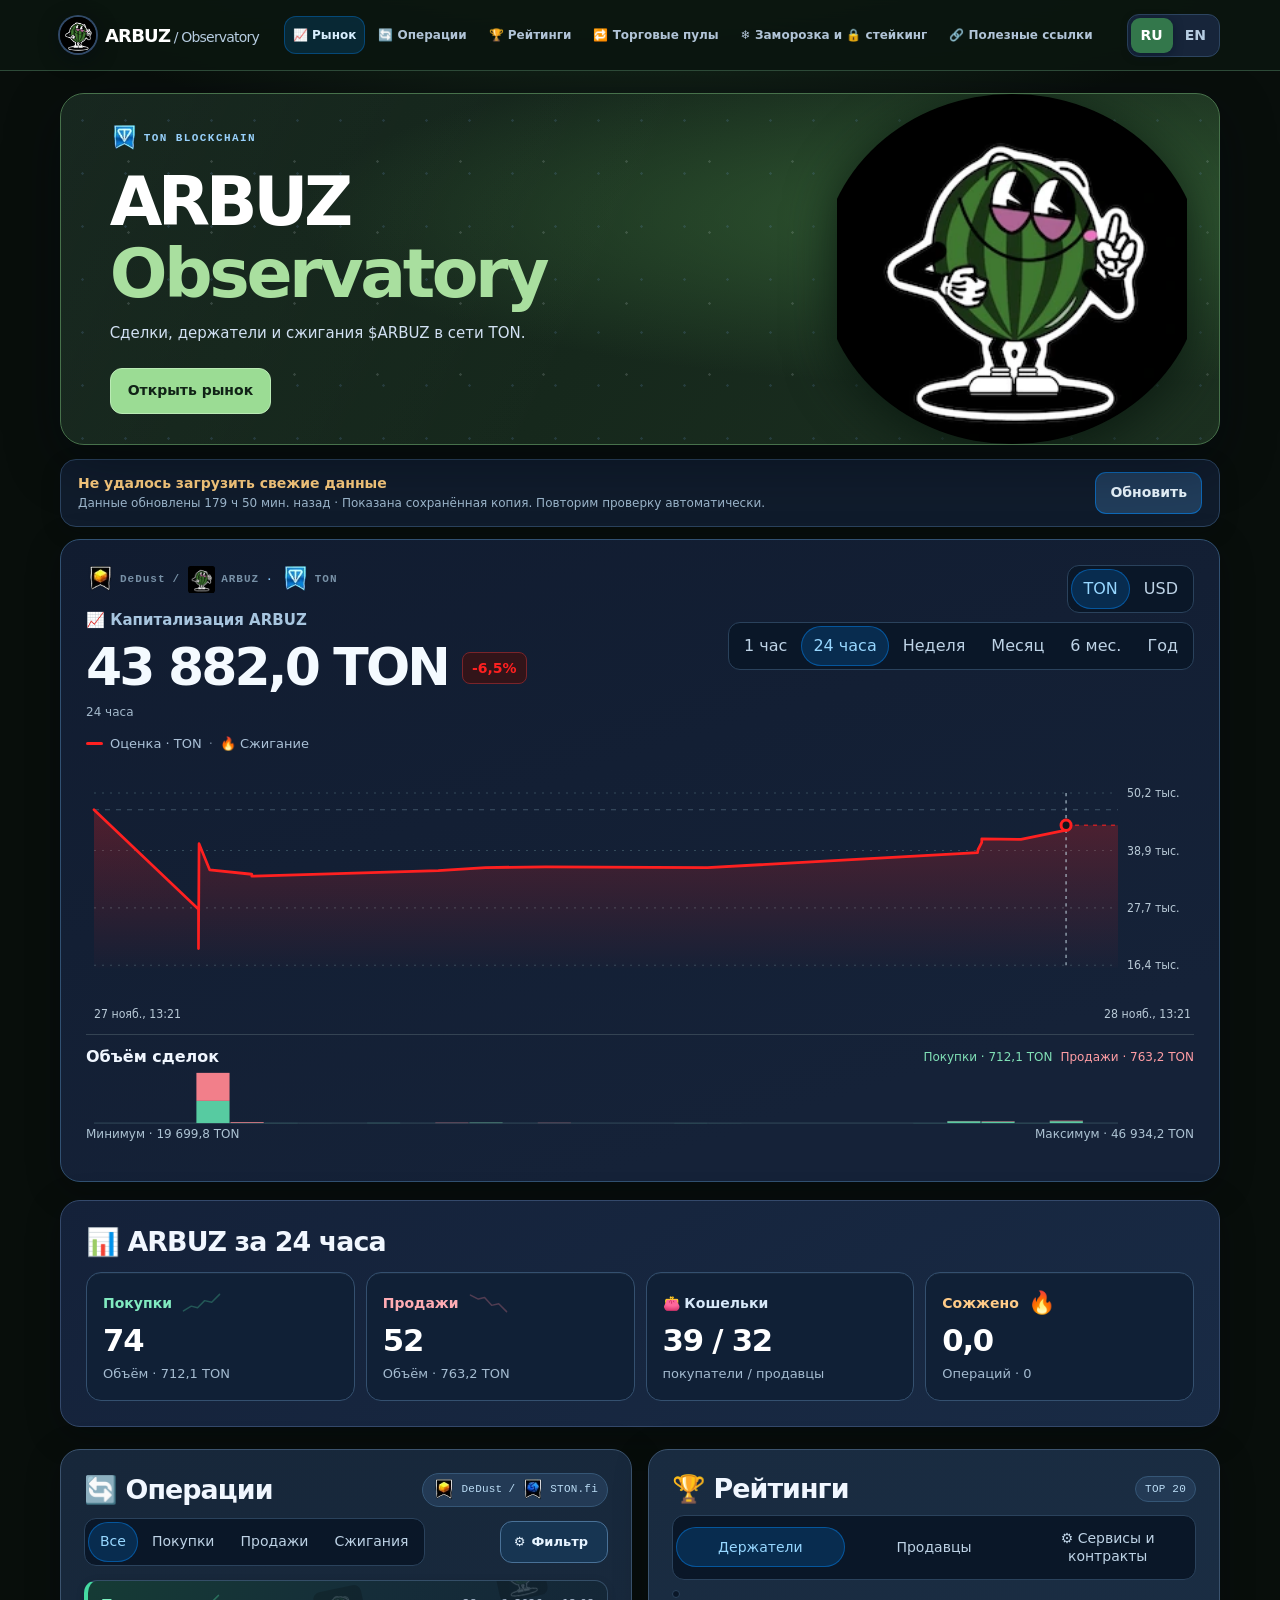
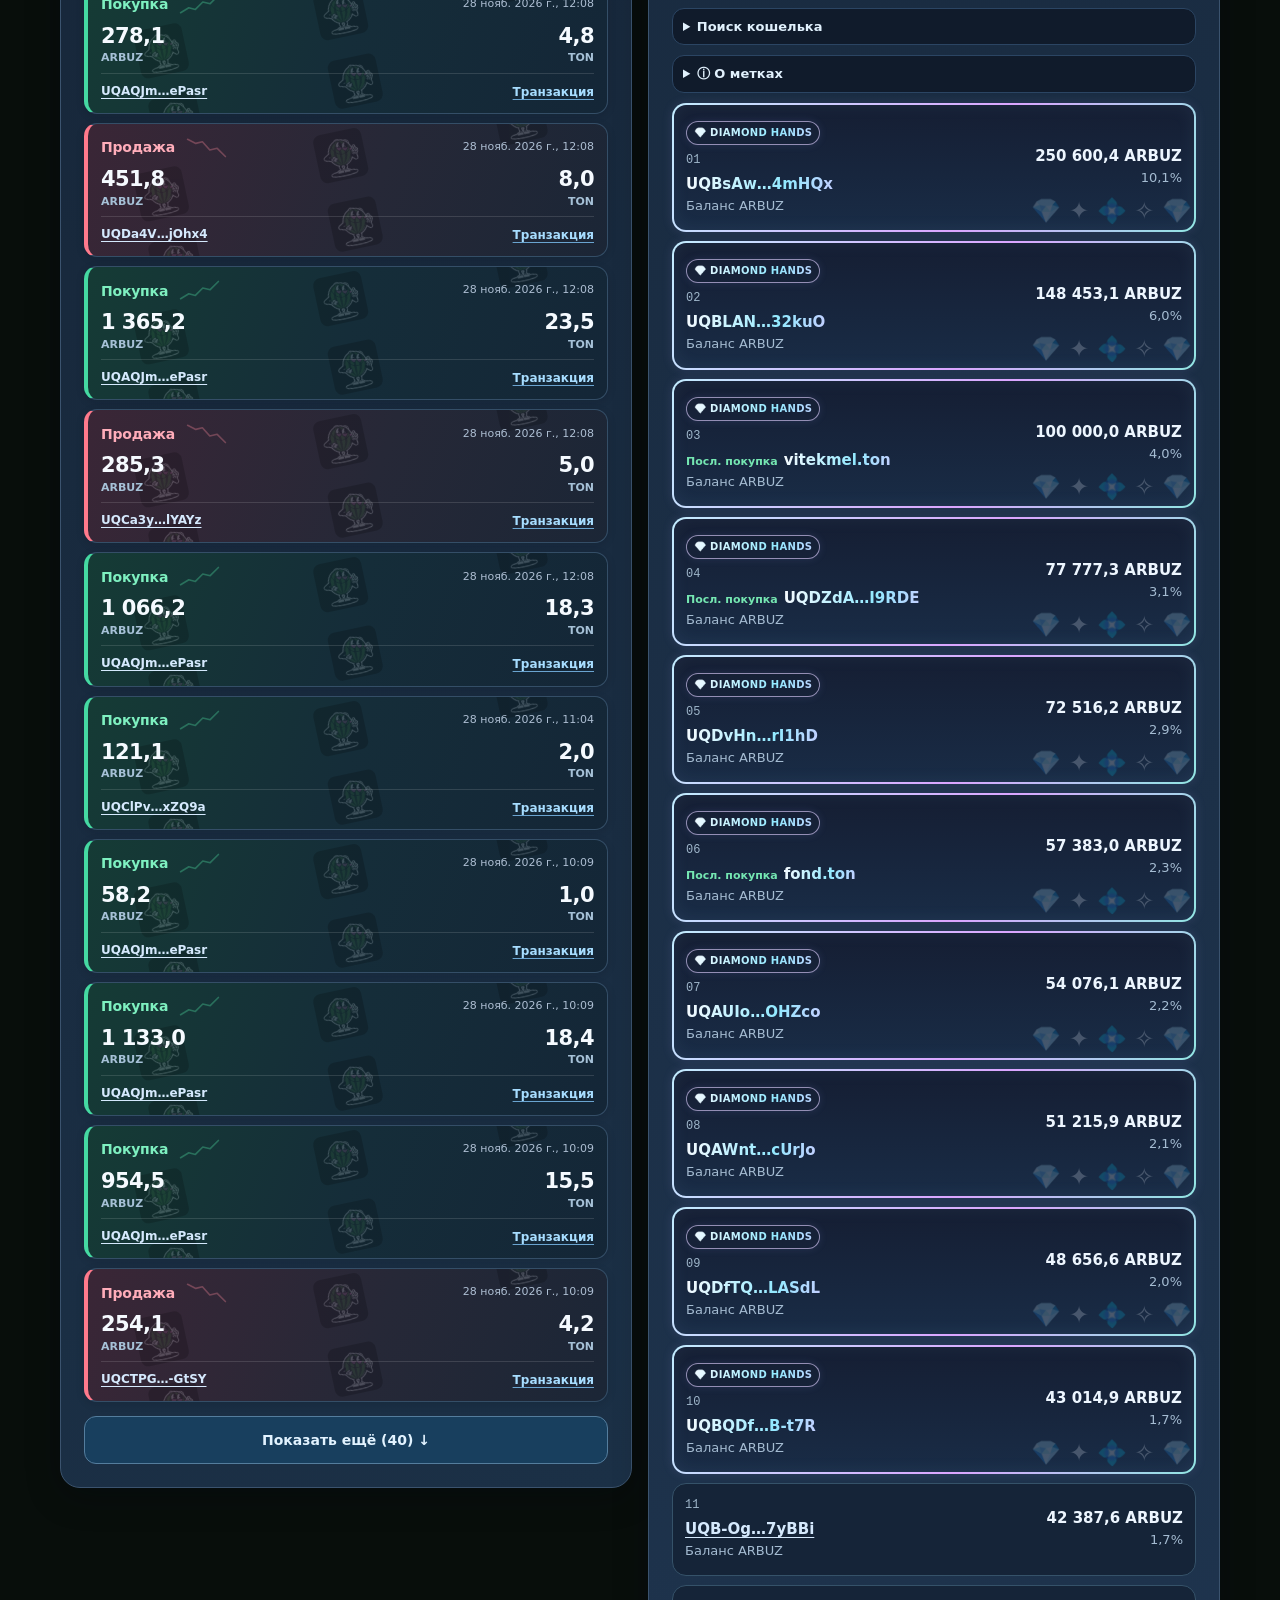
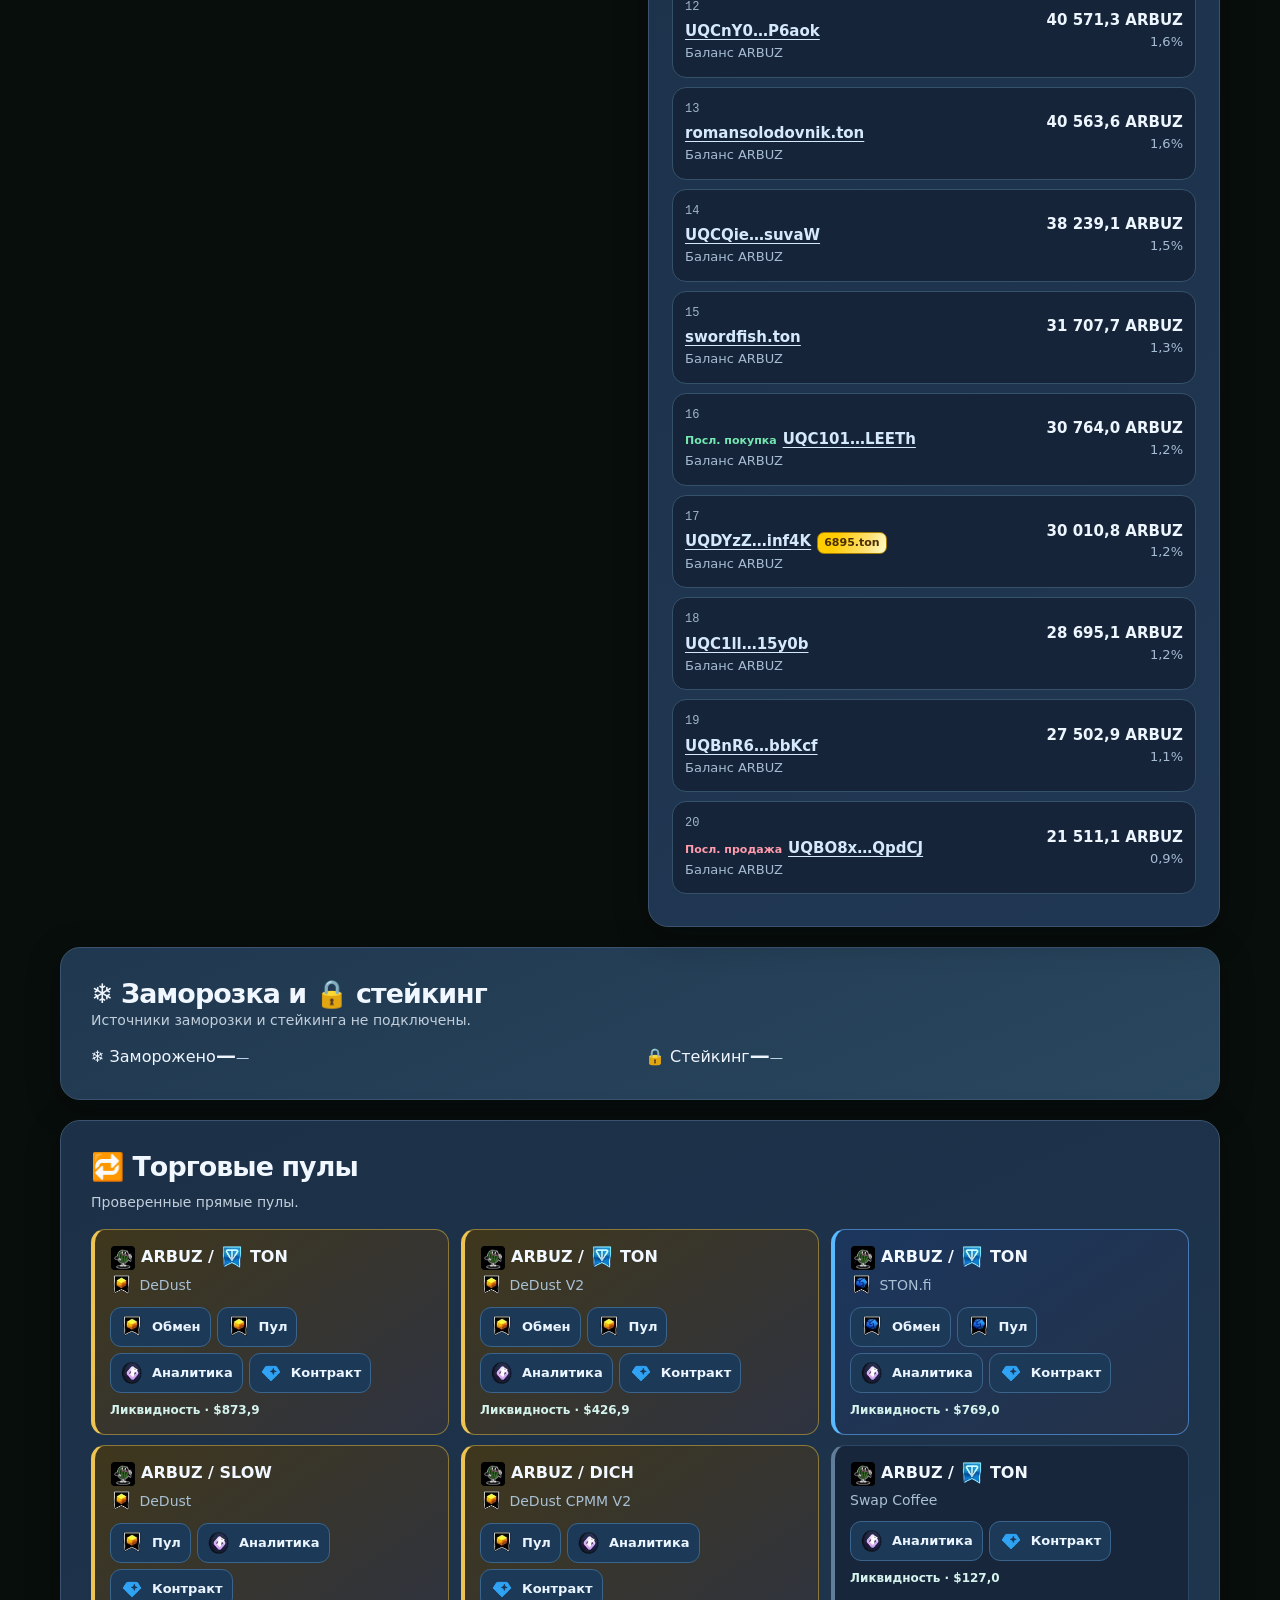
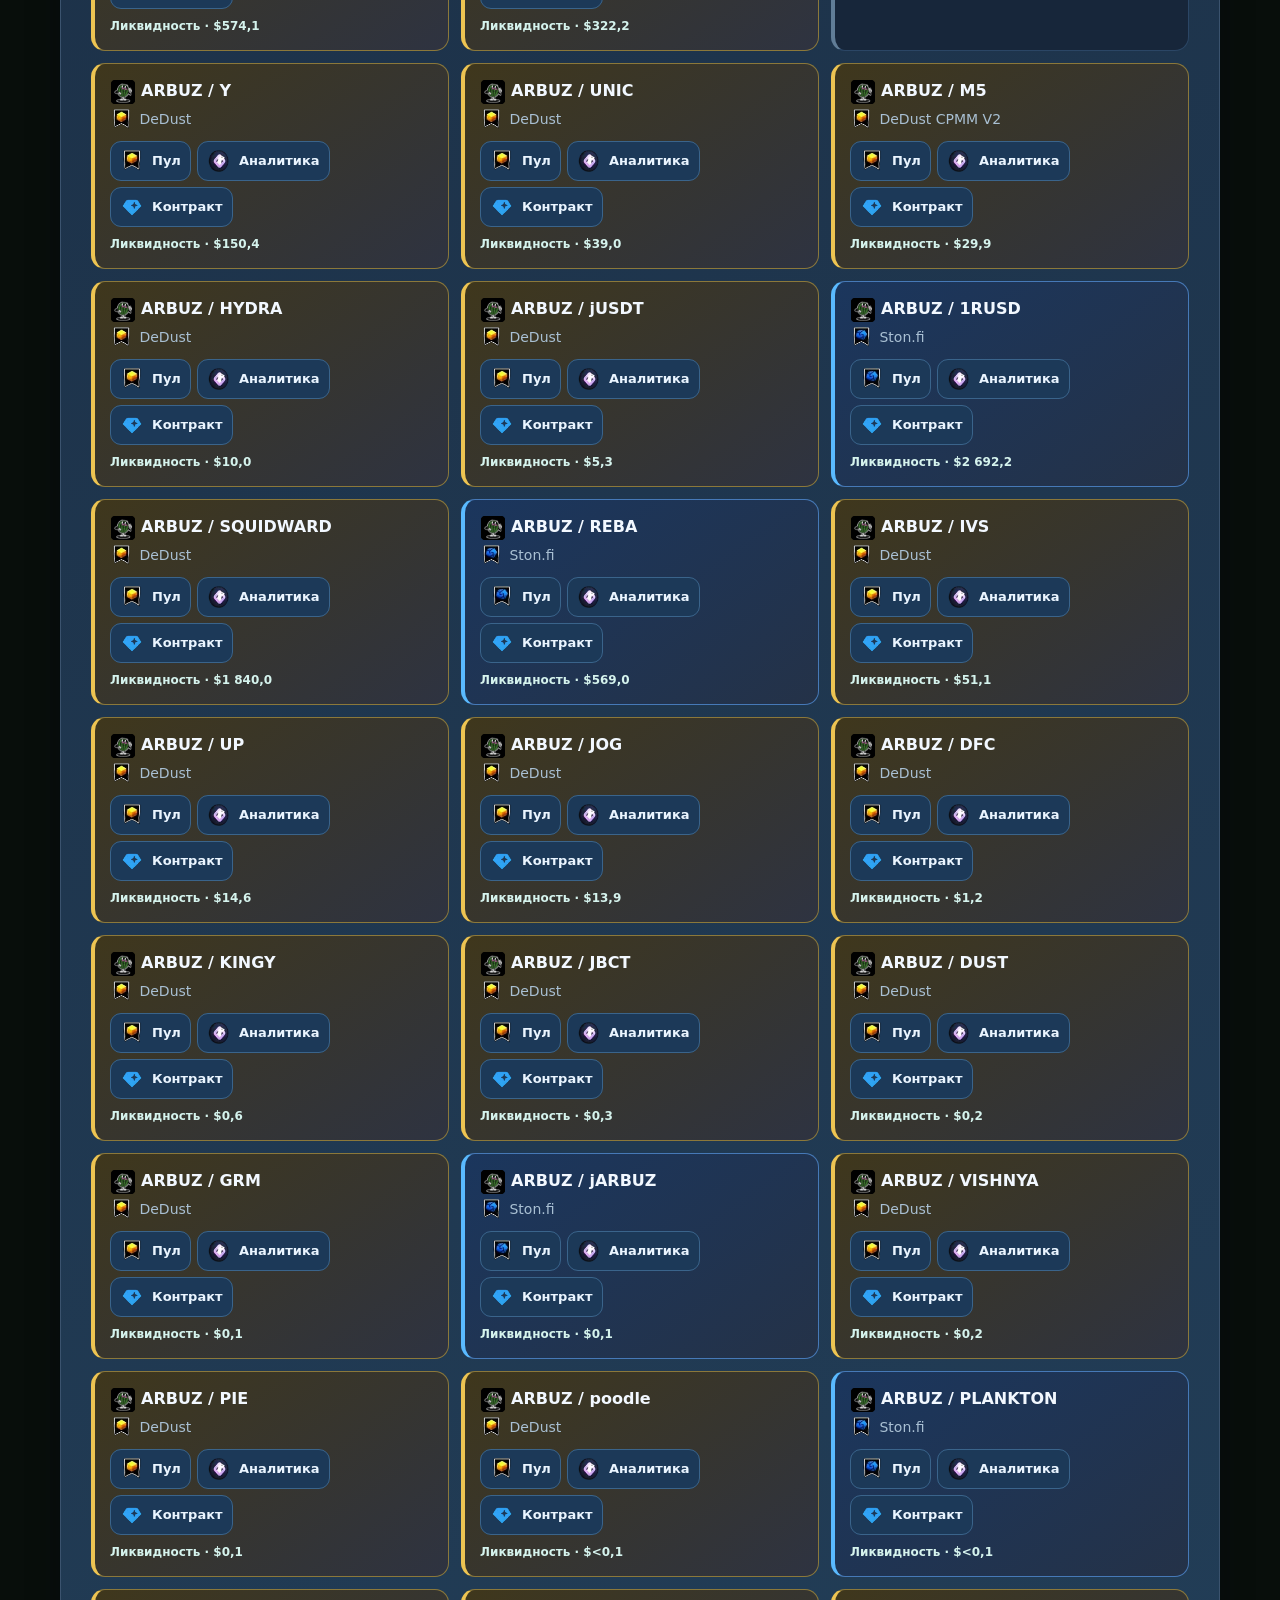
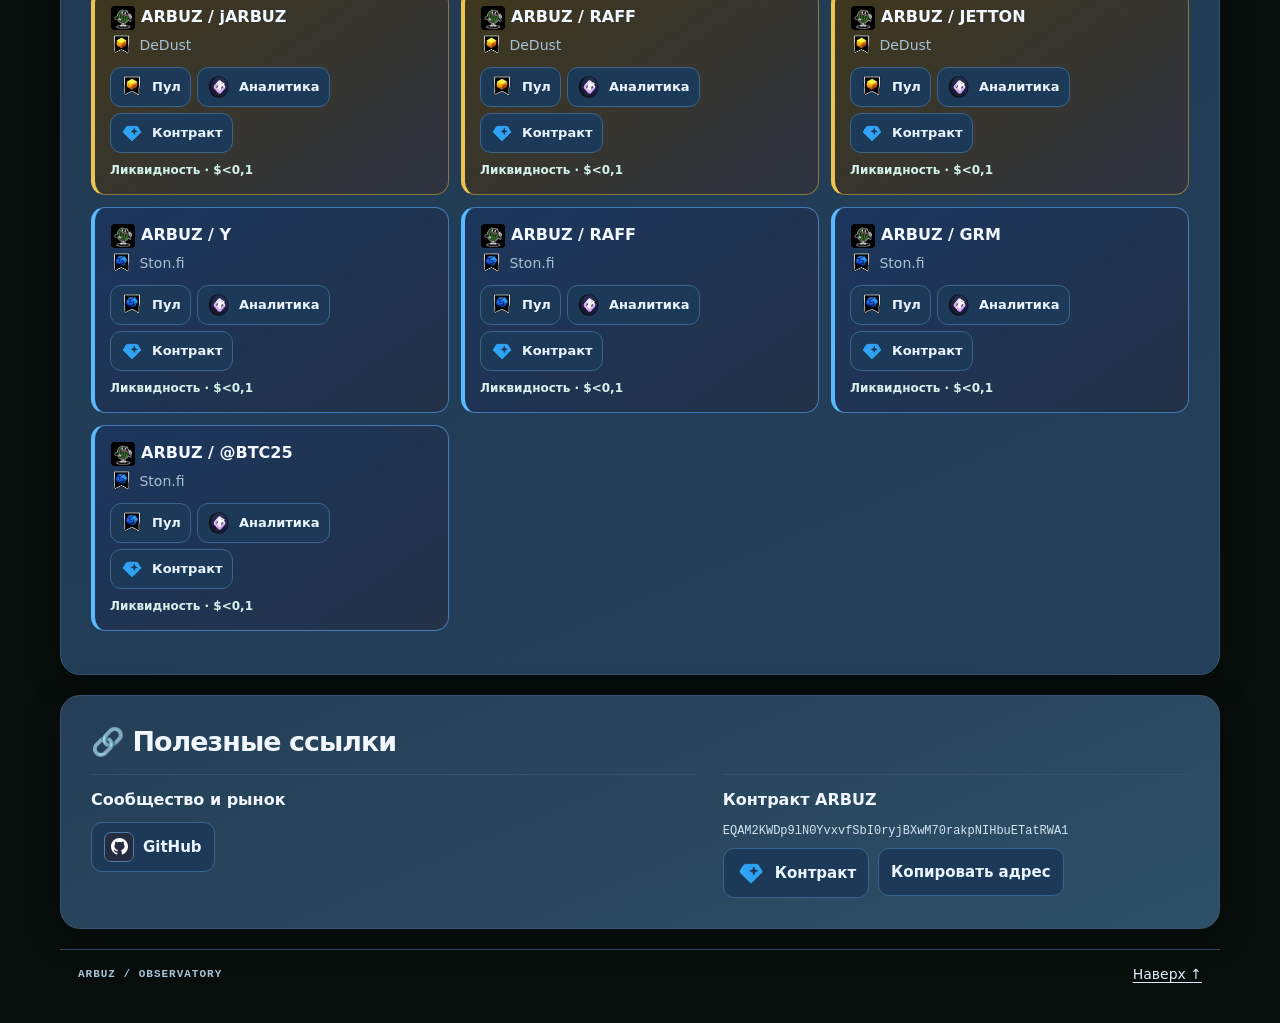
==== index.html @ 56490d7e "Refresh ARBUZ snapshot" ====
<!doctype html>
<html lang="ru"><head>
<meta charset="utf-8"><meta name="viewport" content="width=device-width,initial-scale=1">
<meta name="theme-color" content="#070d21"><meta name="description" content="ARBUZ Observatory — сделки STON.fi и DeDust, держатели и подтверждённые сжигания ARBUZ в сети TON.">
<title>ARBUZ Observatory</title><style>:root{color-scheme:light;--ink:#101721;--muted:#536372;--paper:#f8fafc;--line:#cbd5df;--blue:#30a1f5;--link:#075d9b;--night:#090b0e;--graphite:#10151c;--green:#1e6b51;--red:#df0000;--orange:#975019;font:16px/1.5 system-ui,-apple-system,BlinkMacSystemFont,"Segoe UI",sans-serif;color:var(--ink);background:var(--night)}
*{box-sizing:border-box}
[hidden]{display:none!important}
html{scroll-behavior:smooth;scroll-padding-top:82px}
body{margin:0;background:var(--night)}
.wrap{width:min(1220px,calc(100% - 64px));margin-inline:auto}
h1,h2,h3,p{margin:0}
a{color:var(--link);text-underline-offset:3px}
a:hover{text-decoration:underline}
button{font:inherit;color:inherit;cursor:pointer}
a:focus-visible,button:focus-visible,summary:focus-visible,#plot svg:focus-visible{outline:3px solid #5692db;outline-offset:2px}
header{position:sticky;top:0;z-index:5;background:#090b0ef5;border-bottom:1px solid #283541;color:#f5f8fc}
.nav,.brand,nav,.langs,.tabs,.smallTabs,.introLinks,.eyebrow,.sectionHeading,.chartCaption,footer,.graphTop{display:flex;align-items:center}
.nav{min-height:65px;gap:20px;justify-content:space-between}
.brand{gap:9px;color:#fff;text-decoration:none}
.brand svg{width:36px;height:36px}
.brand strong{font-size:19px;letter-spacing:-.055em}
.brand span{font-weight:500;color:#c3cbd5}
.brand:hover{text-decoration:none}
nav{gap:5px}
nav a,.langs button{font-size:14px;font-weight:650}
nav a{color:#b4c0ce;padding:9px 11px;text-decoration:none;border-radius:8px}
nav a.on,nav a:hover{color:white;background:#203347;text-decoration:none}
.langs,.tabs,.smallTabs{background:#e5edf4;border-radius:10px;padding:3px;gap:2px;width:fit-content;max-width:100%;flex-wrap:wrap}
.langs button,.tabs button,.smallTabs button{border:none;padding:7px 10px;background:transparent;color:#364c61;border-radius:7px;line-height:1.35}
.langs .on,.tabs .on,.smallTabs .on{background:#114c79;color:white}
.hero{margin:20px 0 16px;position:relative;isolation:isolate;overflow:hidden;display:flex;align-items:center;min-height:192px;border-radius:20px;border:1px solid #293746;background:radial-gradient(ellipse at 88% 70%,#153650 0%,transparent 53%),#0b0d10;color:#fff}
.herotext{position:relative;z-index:1;padding:27px clamp(20px,3vw,44px);max-width:66%}
.eyebrow,.tag,footer>span{font-family:ui-monospace,Consolas,monospace;font-size:11px;font-weight:650;letter-spacing:.09em}
.eyebrow{gap:8px}
.eyebrow i{width:7px;height:7px;background:#468ec6;border-radius:50%}
.hero .eyebrow{color:#b9c9d9}
.hero .eyebrow i{background:var(--blue)}
h1{font-size:clamp(38px,4.6vw,68px);letter-spacing:-.07em;line-height:1.05;margin:7px 0 8px}
h1 em{font-family:Georgia,"Times New Roman",serif;font-weight:normal;letter-spacing:-.055em;color:#a1d6ff}
.hero p{color:#c9d5e1;font-size:15px}
.heroArt{position:absolute;inset:0 0 0 auto;width:41%;display:grid;align-items:center;pointer-events:none}
.heroArt svg{width:100%;height:100%;max-height:250px}
.introLinks{margin-top:17px;gap:10px}
.introLinks a,.more{border:1px solid #9daebf;border-radius:8px;padding:7px 12px;text-decoration:none;font-weight:650;font-size:14px}
.introLinks a{color:#f0f6ff;border-color:#536779}
.introLinks a:first-child{color:#081624;background:var(--blue);border-color:var(--blue)}
.introLinks a:hover,.more:hover{box-shadow:inset 0 0 0 1px currentColor}
.panel{background:var(--paper);border:1px solid var(--line);border-radius:17px;padding:clamp(16px,2vw,25px);min-width:0}
.graphTop,.sectionHeading,footer{justify-content:space-between;gap:12px}
.graphTop{align-items:flex-start}
.graph .eyebrow{color:#b6c8d9}
.graph .eyebrow span{color:#7891a7}
.graph h2{font-weight:550;color:var(--muted);font-size:16px;margin-top:12px}
.price{font-size:clamp(27px,3.2vw,44px);line-height:1.12;letter-spacing:-.05em;font-variant-numeric:tabular-nums;font-weight:730}
.chartCaption{font-size:13px;color:var(--muted);gap:7px;margin-top:13px}
.lineKey{width:17px;height:3px;border-radius:3px;background:var(--blue)}
.sep{color:#6f8196}
#plot{margin:6px 0;min-height:183px}
#plot svg{width:100%;height:183px;display:block;touch-action:pan-y}
#plot text{font:11px system-ui,sans-serif;fill:#b6c6d6}
.marker{cursor:pointer}
.marker:focus{outline:2px solid var(--orange)}
#readout{font-size:14px;font-variant-numeric:tabular-nums;min-height:24px;color:var(--ink)}
.note,.description,.resources p{font-size:14px;color:var(--muted);overflow-wrap:anywhere}
.note{font-size:12px}
.description{margin:8px 0}
.summary{margin:18px 0 22px}
.summary h2,.panel h2:not(.graph h2){font-size:clamp(20px,2.1vw,27px);letter-spacing:-.045em;line-height:1.2}
.summary .sectionHeading{margin-bottom:9px}
.tag{color:#3e5061;background:#e2ebf4;border-radius:20px;padding:4px 9px;white-space:nowrap;font-weight:500;letter-spacing:.02em}
#stats{display:grid;grid-template-columns:repeat(4,minmax(0,1fr));gap:10px}
.stat{background:var(--paper);border:1px solid var(--line);border-radius:13px;padding:13px 15px;min-width:0}
.stat b,.stat small,.stat span{display:block}
.stat b{font-size:clamp(20px,2.1vw,31px);line-height:1.3;font-variant-numeric:tabular-nums;overflow-wrap:anywhere;letter-spacing:-.04em}
.stat small{font-size:13px;color:var(--muted)}
.stat span{font-size:14px;font-weight:670}
.buy{color:var(--green)}
.sell{color:var(--red)}
.burn{color:var(--orange)}
.columns{display:grid;grid-template-columns:1fr 1fr;gap:16px;align-items:start}
.columns .tabs{margin:10px 0}
.columns .tabs button,.smallTabs button{font-size:14px}
.smallTabs:not(:empty){margin-bottom:8px}
#feedNote,#rankNote{margin-bottom:8px}
.row{display:grid;grid-template-columns:minmax(0,1fr) auto;gap:10px;border-top:1px solid #dce3eb;padding:10px 0;align-items:center}
.row>div{min-width:0}
.row>div:last-child{text-align:right}
.row b,.row small{display:block;font-variant-numeric:tabular-nums}
.row small{color:var(--muted);font-size:13px}
.row a{overflow-wrap:anywhere}
.row b{font-size:15px;line-height:1.45}
.row .badge{display:inline-block;padding:1px 6px;font-size:12px;border-radius:5px;margin-right:6px}
.badge.buy{background:#e0f3e8}
.badge.sell{background:var(--red);color:white}
.badge.burn{background:#ffead4}
.position{color:var(--muted);font:12px ui-monospace,monospace;margin-right:8px}
.empty{padding:16px 0;color:var(--muted)}
.more{background:#eaf1f7;color:#144b72}
.more[hidden]{display:none}
#more{margin-top:8px;width:100%}
.resources{margin:20px 0}
.resourcesGrid{display:grid;grid-template-columns:1.15fr 1.2fr 1fr;gap:24px;margin-top:16px}
.resources h3{font-size:16px;margin-bottom:6px}
.resourceList{display:flex;gap:8px 13px;flex-wrap:wrap}
.resourceList,.contract{margin-top:8px;font-size:14px}
.contract{display:block;overflow-wrap:anywhere;font-family:ui-monospace,monospace;margin-bottom:10px}
.resourcesGrid article{min-width:0}
summary{cursor:pointer;font-weight:600}
footer{padding:16px 0 25px}
footer a{font-size:14px}
@media(max-width:800px){.wrap{width:calc(100% - 28px)}
.nav{display:grid;grid-template-columns:1fr auto;gap:0;padding-top:6px}
.langs{grid-column:2;grid-row:1}
.brand{grid-column:1;grid-row:1}
nav{grid-column:1/-1;justify-content:space-between;gap:0}
nav a{padding:7px 5px;font-size:13px}
html{scroll-padding-top:98px}
.columns{grid-template-columns:1fr}
.heroArt{width:35%;opacity:.82}
.herotext{max-width:73%;padding:19px}
.hero{min-height:180px}
.graphTop{flex-wrap:wrap}
.resourcesGrid{grid-template-columns:1fr 1fr}

#stats{grid-template-columns:repeat(2,minmax(0,1fr))}}
@media(max-width:500px){.wrap{width:calc(100% - 20px)}
.hero{margin-top:10px}
.herotext{max-width:100%;padding:16px}
.heroArt{width:35%;inset:auto 0 0 auto;height:78px}
.hero p{max-width:96%;font-size:14px}
.introLinks{max-width:76%;gap:6px;flex-wrap:wrap}
.introLinks a{font-size:13px;padding:6px 8px}
.graphTop{gap:10px}
.tabs button{padding:6px 8px}
.stat{padding:10px}
.stat small{font-size:12px}
.row{gap:3px}
.row b{font-size:14px}
.row small{font-size:12px}
.resourcesGrid{grid-template-columns:1fr;gap:15px}
.resourcesGrid article+article{border-top:1px solid var(--line);padding-top:12px}}
@media(prefers-reduced-motion:reduce){html{scroll-behavior:auto}}

.walletLegend{font-size:13px;color:var(--muted);margin:4px 0}
.walletIdentity{display:inline-flex;align-items:baseline;flex-wrap:wrap;gap:2px 6px;max-width:100%;vertical-align:baseline}
.row .walletAddress{font-weight:700;text-decoration:underline;text-decoration-thickness:1px;text-underline-offset:3px}
.row .walletAddress.buy,.walletRole.buy{color:#126042}
.row .walletAddress.sell,.walletRole.sell{color:#df0000}
.row .walletAddress.burn,.walletRole.burn{color:#874305}
.row .walletAddress.neutral{color:#51615c}
.walletRole{font-size:11px;font-weight:600}
:is(.row,.walletResult) .domainBadge{font:600 11px/1.4 system-ui,sans-serif;letter-spacing:0;padding:2px 6px;border-radius:5px;overflow-wrap:anywhere;max-width:100%;display:inline-block}
.domainBadge.digits{color:#482e00;background:linear-gradient(110deg,#ffcc00 12%,#ffe173 34%,#fff9c0 46%,#ffd700 57%,#efb000 84%);background-size:220% 100%;border:1px solid #a37b00;animation:projectGold 4s ease-in-out infinite alternate}
details.domainDetails{display:inline-block;border:0;padding:0;font-size:12px;font-weight:500;width:100%}
details.domainDetails summary{color:var(--muted);font-size:11px}
#rank .position{vertical-align:top}
.onlyBadges{display:flex;align-items:center;gap:7px;font-size:13px;font-weight:600;margin:4px 0 7px;cursor:pointer}
.onlyBadges input{width:16px;height:16px;accent-color:var(--link)}


@keyframes projectGold{from{background-position:0% 50%}
to{background-position:100% 50%}}
@media(prefers-reduced-motion:reduce){.domainBadge.digits{animation:none}}
footer>span{color:#f5f8ff}
footer a{color:#dcebf8}
.price{overflow-wrap:break-word}

/* Make the chart and header dark; financial rows retain their semantic colours. */
.langs,.graph .tabs{background:#202a35}
.langs button,.graph .tabs button{color:#c3cfdb}
.langs .on,.graph .tabs .on{background:var(--blue);color:#071421}
.graph{--ink:#f5f8fc;--muted:#b2c0cd;color:var(--ink);background:var(--graphite);border-color:#283747}
.graph #readout a{color:#86caff}
.graph #plot svg{height:205px}
.brand:hover,.introLinks a:hover{color:#fff}
.introLinks a:first-child:hover{color:#081624}

.wrap{width:min(1180px,calc(100% - 88px))}
.hero{background:linear-gradient(165deg,#080a0d 22%,#10151c 100%)}
.graph,.summary{background:linear-gradient(180deg,#10151c,#152332);border:1px solid #374b5b}
.summary{background:linear-gradient(180deg,#152332,#172b3c);padding:clamp(16px,2vw,25px);border-radius:17px;color:#f4f8ff}
.summary .sectionHeading{margin-bottom:14px}
.stat{background:linear-gradient(145deg,#131d28,#1e3041);border:1px solid #3d5363}
.stat small{color:#b9c8d5}
.stat span.buy,.stat span.sell,.stat span.burn{display:inline-block;border-radius:5px;background:linear-gradient(120deg,#d8e5eb,#c1d4df);padding:1px 6px}
.columns .panel,.resources{--ink:#f3f7fc;--muted:#c1cedb;--link:#a6daff;--line:#435a6a;color:var(--ink);border-color:#3b5264}
.columns .panel{background:linear-gradient(180deg,#172b3c,#1a3b51)}
.columns .tabs,.columns .smallTabs{background:#0e1c29}
.columns .tabs button,.columns .smallTabs button{color:#cbd9e7}
.columns .tabs .on,.columns .smallTabs .on{background:#265a7d;color:#fff}
.row{border-color:#435666}
.position{color:#c1cedb}
.tag{background:#233f54;color:#d1e6f6}
.row .walletIdentity{background:linear-gradient(125deg,#d8e5eb,#c1d4df);border-radius:7px;padding:3px 6px}
.domainDetails summary{color:#354d62!important}
.domainDetails span{color:#223847}
#more,.resourceList>a,.resourceList>button{color:#f3f8ff;background:#15496b;border:1px solid #6289a3}
.resources{background:linear-gradient(180deg,#1a3b51,#20475e);padding:clamp(18px,2.5vw,30px)}
.resourcesGrid{grid-template-columns:1.3fr 1fr;gap:clamp(14px,2vw,26px)}
.resourcesGrid article{border-top:1px solid #7190a3;padding-top:13px}
.resources h3{margin-bottom:10px}
.resourceList{display:grid;grid-template-columns:1fr;gap:7px}
.resourceList>a,.resourceList>button{display:flex;align-items:center;justify-content:space-between;gap:6px;min-height:42px;padding:8px 12px;border-radius:7px;text-align:left;font:650 14px/1.35 system-ui,sans-serif;text-decoration:none;cursor:pointer}
.resourceList>a:hover,.resourceList>button:hover,#more:hover{background:#1b5c82;border-color:#aedfff}
.resources .contract{color:#d1e4f2;margin:6px 0;word-break:break-all}
footer{background:#090c10;border-top:1px solid #405362;padding:14px 18px;margin-bottom:14px;border-radius:8px}
@media(min-width:1000px){.resourcesGrid article:first-child .resourceList{grid-template-columns:repeat(2,minmax(0,1fr))}}
@media(max-width:800px){.wrap{width:calc(100% - 34px)}.resourcesGrid{grid-template-columns:1fr 1fr}}
@media(max-width:500px){.wrap{width:calc(100% - 22px)}.resourcesGrid{grid-template-columns:1fr}.resourcesGrid article+article{border-color:#7190a3}}

/* Draw external-link arrows without relying on a font glyph. */
.resourceList>a::after,.introLinks a[href^="https:"]::after,.row a:not(.walletAddress)::after{content:"";display:inline-block;width:8px;height:8px;flex-shrink:0;margin-left:6px;border-top:1.5px solid currentColor;border-right:1.5px solid currentColor;background:linear-gradient(135deg,transparent 43%,currentColor 46%,currentColor 54%,transparent 57%);vertical-align:1px}

.syncBar{display:flex;align-items:center;justify-content:space-between;gap:14px;margin:0 0 12px;padding:12px 18px;background:#101b27;border:1px solid #374b5b;border-radius:12px;color:#e5f1fb}
.syncBar>div{min-width:0}.syncBar p{font-size:14px;font-weight:650}.syncBar small{display:block;color:#b9c8d5;font-size:12px;overflow-wrap:anywhere}.syncBar .syncWarning{color:#ffcf80}
#refreshData{flex-shrink:0;min-height:42px;padding:8px 14px;border:1px solid #6289a3;border-radius:7px;background:#15496b;color:#f3f8ff;font-weight:650;font-size:14px}#refreshData:hover{background:#1b5c82}#refreshData:disabled{opacity:.65;cursor:wait}
@media(max-width:400px){.syncBar{align-items:flex-start;flex-wrap:wrap;padding:12px 14px}.syncBar>div{flex:1 1 175px}}

/* Market cap: native-currency valuation, with an explicit estimation note. */
.graph .price{font-size:clamp(32px,4.2vw,52px);letter-spacing:-.055em;line-height:1.15}
.graph h2{font-size:15px;margin-top:12px;margin-bottom:7px}
.capHeadline{display:flex;align-items:center;gap:14px;flex-wrap:wrap}
.capChange{font:700 14px/1.3 system-ui,sans-serif;padding:6px 9px;border-radius:8px;font-variant-numeric:tabular-nums;white-space:nowrap}
.capChange:empty{display:none}.capPositive{color:#54edb6;background:#133c32;border:1px solid #24634e}.capNegative{color:#ff2020;background:#321419;border:1px solid #7a242a}
#capPeriod{margin-top:5px;color:#a4b9cb}.graph #plot{min-height:250px;margin:18px 0 8px}.graph #plot svg{height:250px}
.graph #plot text{font:11px system-ui,sans-serif;fill:#b8c9d6}
.capRange{display:flex;justify-content:space-between;gap:8px;flex-wrap:wrap;color:#adc3d3;font-size:12px;font-variant-numeric:tabular-nums;margin:0 0 13px}
.graph #readout{background:#0b1723;border:1px solid #2b4354;padding:10px 12px;border-radius:9px;min-height:43px;font-size:13px;margin-bottom:9px}
.capMethod{font-size:11px;line-height:1.5;color:#9db3c4;border-top:1px solid #2b4354;padding-top:10px;margin-top:10px;max-width:850px}
.graph .chartCaption .lineKey{background:var(--chart-colour,#38dda0)}
@media(max-width:500px){.graph .price{font-size:34px}.capHeadline{gap:8px}.graph .graphTop{gap:15px}.graph .tabs{width:100%;justify-content:space-between}.graph .tabs button{padding:8px 6px;font-size:12px}.graph #plot svg{height:240px}.graph #plot{min-height:240px}.graph #readout{font-size:12px}.capMethod{font-size:11px}}
@media(max-width:360px){.graph .tabs{display:grid;grid-template-columns:repeat(3,minmax(0,1fr));gap:3px}.graph .tabs button{width:100%}}

:root{--blue:#75ccff;--project-art:url("[data-uri]");--night:#070d21}
body{background:radial-gradient(ellipse at 78% 0%,#24347b 0%,#111c49 28%,transparent 55%),#070d21}
header{background:#0a1129f5;border-color:#324576}
.brandMark{width:36px;height:36px;border-radius:50%;background:var(--project-art) center/cover}
.hero{min-height:268px;border-color:#435b9c;background:radial-gradient(ellipse at 78% 50%,#2b4696 0%,#182860 34%,transparent 68%),linear-gradient(112deg,#0d1639,#111c49)}
.hero::before{content:"";position:absolute;inset:0;background-image:radial-gradient(circle,#7eaeff 1px,transparent 1.5px),radial-gradient(circle,#eff7ff 1px,transparent 1.5px);background-size:43px 53px,83px 71px;background-position:0 0,26px 32px;opacity:.24;pointer-events:none}
.heroArt{width:40%;height:100%;background:var(--project-art) center / auto 88% no-repeat;filter:drop-shadow(0 0 20px #60b5ff60);border-radius:50%}
.hero h1 em{color:#89ceff}
.graph{background:linear-gradient(180deg,#101936,#151f43);border-color:#394b80}
.summary{background:linear-gradient(180deg,#182649,#202d55);border-color:#435480}
.columns .panel{background:linear-gradient(180deg,#192847,#1e3659)}
.resources{background:linear-gradient(180deg,#192b4b,#1b345a)}
.graphControls{display:grid;gap:10px;justify-items:end;min-width:0}
.row.trade-buy{border-left:3px solid #4cce9f;padding-left:8px;background:#14564832}
.row.trade-sell{border-left:3px solid #fb6b76;padding-left:8px;background:#7c223532}
.row.trade-burn{border-left:3px solid #e7ae57;padding-left:8px}
@media(max-width:800px){.graphControls{justify-items:start}}
@media(max-width:590px){
 .hero{min-height:210px}.heroArt{width:32%;height:auto;inset:12px 12px auto auto;aspect-ratio:1;opacity:1;background-size:contain}
 .herotext{max-width:76%}.hero h1{font-size:clamp(32px,7.5vw,47px)}.hero h1 em{display:block}
 .hero p{max-width:100%}.introLinks{max-width:100%}.graphControls{width:100%}.graph #currency{display:flex;width:auto}
}

#activity,#wallets,#pools{background:#141b27;border-color:#303a4a}
#activity .row,#wallets .row{background:transparent;border-color:#303a4a;border-left:0;padding-left:0}
#activity .row .walletIdentity,#wallets .row .walletIdentity{background:none;padding:0;column-gap:6px;row-gap:4px}
.columns .walletIdentity .walletAddress{background:none;padding:0}
.columns .row .walletAddress{color:#d6e2f0}
.columns .walletRole.buy,.columns .badge.buy{color:#85e6bc;background:none}
.columns .walletRole.sell,.columns .badge.sell{color:#ff9a9f;background:none}
.columns .walletRole.burn,.columns .badge.burn{color:#f1bd7d;background:none}
.columns .domainDetails summary,.columns .domainDetails span{color:#becbd9!important}
.columns :is(.row,.walletResult) .projectBadges{display:flex;flex-wrap:wrap;gap:5px;width:100%;align-items:center}
.columns :is(.row,.walletResult) .projectBadge{--badge-edge:#53627b;display:inline-flex;align-items:center;gap:4px;padding:2px 6px;border:1px solid var(--badge-edge);border-radius:6px;background:#202939;text-decoration:none;color:#eaf1fb;font:650 11px/1.35 system-ui,sans-serif;min-height:26px;max-width:100%}
.columns :is(.row,.walletResult) .projectBadge:hover{text-decoration:underline}
.columns :is(.row,.walletResult) .projectBadge::after{display:none}
.projectBadge img{display:block;width:18px;height:18px;object-fit:contain;border-radius:3px}
.columns :is(.row,.walletResult) .projectBadge.staking{padding-inline:4px;--badge-edge:#6c93cb}
.columns :is(.row,.walletResult) .projectBadge.vnuk{--badge-edge:#8f606f;color:#ffc8d4}
.columns :is(.row,.walletResult) .projectBadge.author{border-color:transparent;background:linear-gradient(#202939,#202939) padding-box,linear-gradient(105deg,#508eff,#dce5ee,#508eff) border-box;background-size:100% 100%,200% 100%;animation:projectBadgeGlow 5s ease-in-out infinite alternate}
.columns :is(.row,.walletResult) .projectBadge.joystick{--badge-edge:#9164ac}
.columns :is(.row,.walletResult) .projectBadge.phoenix{--badge-edge:#a86a36}
.projectBadge.joystick span,.projectBadge.phoenix span{background:linear-gradient(90deg,var(--badge-color),#ffe182,var(--badge-color));background-size:210% 100%;background-clip:text;color:transparent;animation:projectBadgeGlow 5s ease-in-out infinite alternate}
.projectBadge.joystick{--badge-color:#e3a6ff}
.projectBadge.phoenix{--badge-color:#ff9862}
@keyframes projectBadgeGlow{to{background-position:100% 0}}
@media(prefers-reduced-motion:reduce){.columns :is(.row,.walletResult) .projectBadge.author,.projectBadge.joystick span,.projectBadge.phoenix span{animation:none}}
#pools [lang="en"],html[lang="en"] #pools [lang="ru"]{display:none}
html[lang="en"] #pools [lang="en"]{display:inline}
#pools .poolIntro{margin:8px 0 16px}
#pools .poolGrid{display:grid;grid-template-columns:repeat(3,minmax(0,1fr));gap:10px}
#pools .poolCard{min-width:0;background:#1c2636;border:1px solid #39475b;border-radius:10px;padding:12px}
#pools .poolCard h3{margin:0 0 3px}
#pools .poolCard p{margin:0}
#pools .poolActions{display:flex;flex-wrap:wrap;gap:6px;margin-top:10px}
#pools .poolActions a{display:inline-flex;align-items:center;min-height:38px;padding:5px 9px;color:#edf5ff;background:#22344c;border:1px solid #586d88;border-radius:7px;font-size:13px;font-weight:650;text-decoration:none}
#pools .poolActions a:hover{background:#304963;text-decoration:underline}
#pools .poolRoute,#pools .poolTiny{margin-top:16px;padding-top:13px;border-top:1px solid #39475b}
#pools #discoveredPools{margin-top:10px}
#pools .poolCard .poolLiquidity{margin-top:8px;font-size:12px;overflow-wrap:anywhere}
#pools .poolCard h3{overflow-wrap:anywhere}
#pools .poolRoute h3{margin:0 0 4px}
#pools .poolRoute .poolCard{margin-top:9px;max-width:440px}
#pools .poolTiny .poolGrid{margin-top:10px}
#pools .poolSources{margin-top:13px;font-size:12px}
@media(max-width:800px){#pools .poolGrid{grid-template-columns:repeat(2,minmax(0,1fr))}}
@media(max-width:500px){#pools .poolGrid{grid-template-columns:minmax(0,1fr)}}

.columns :is(.row,.walletResult) .projectBadge.og{border-color:#a887c2;background:#222033}
.columns :is(.row,.walletResult) .projectBadge.fragmentNumber{--badge-edge:#cc7cdb;background:#78348b;color:#fff;font-weight:800;white-space:nowrap}
.projectBadge.og span{background:linear-gradient(90deg,#cbff69,#f3a5ff,#cbff69);background-size:210% 100%;background-clip:text;color:transparent;animation:projectBadgeGlow 4s ease-in-out infinite alternate;font-weight:800}
.columns :is(.row,.walletResult) .projectBadge.burner{border-color:#966237;padding-inline:4px}
.columns :is(.row,.walletResult) .projectBadge.blueNft{border-color:#3881a9;padding-inline:4px}
.operationRow .opMobile,.operationRow .opToggle{display:none}
#feed .operationRow .opDesktop a{display:inline-block}
@media(prefers-reduced-motion:reduce){.projectBadge.og span{animation:none}}
@media(max-width:640px){
 #feed .operationRow{grid-template-columns:minmax(0,1fr) minmax(0,auto) 28px;align-items:start;column-gap:4px;padding:8px 0}
 #feed .operationRow .opDesktop{display:none}
 #feed .operationRow>div:nth-child(2){align-self:start}
 #feed .operationRow .opMobile:not([hidden]){display:block;grid-column:1/-1;text-align:left;padding:2px 0 4px}
 #feed .operationRow .opToggle{display:grid;place-items:center;width:28px;min-height:32px;padding:0;background:none;border:0;color:#b8d3ec;cursor:pointer}
 .opToggle span{width:7px;height:7px;border-right:2px solid;border-bottom:2px solid;transform:rotate(45deg)}
 .opToggle[aria-expanded="true"] span{transform:rotate(225deg)}
}

body{background:linear-gradient(#070b16bb,#070b16cf),url("[data-uri]") center top/cover fixed,#070b16}
.supplyGrid{display:grid;grid-template-columns:repeat(2,minmax(0,1fr));gap:10px;margin-top:12px}
.supplyGrid a{display:grid;gap:4px;padding:12px;border:1px solid #39475b;border-radius:10px;background:#1c2636;text-decoration:none;min-width:0}
.supplyGrid a:hover{border-color:#7db5e6}
.supplyGrid strong{font-size:clamp(1rem,3vw,1.35rem);color:#eef5ff;overflow-wrap:anywhere}
.supplyGrid small{color:#afbfce}
@media(max-width:440px){.supplyGrid{grid-template-columns:1fr}body{background-attachment:scroll;background-size:auto,auto 1100px}}

.volumeBlock{margin-top:12px;border-top:1px solid #344353;padding-top:10px}
.volumeHeading,.volumeKeys,.tradeSize,.walletSearchForm{display:flex;align-items:center;gap:8px;flex-wrap:wrap}
.volumeHeading{justify-content:space-between}
.volumeKeys,.tradeSize{font-size:12px}
.volumeKeys span:first-child,.rankMove.gained{color:#80e0b6}
.volumeKeys span:last-child,.rankMove.lost{color:#ff9da4}
#tradeVolume svg{display:block;width:100%;height:56px}
.tradeSize{margin:8px 0;color:#bdcbd8}
.tradeSize label{display:inline-flex;align-items:center;gap:6px}
.tradeSize input[type=number],.walletSearchForm input{min-width:0;border:1px solid #53637a;border-radius:7px;background:#161f2b;color:#eaf1fb;padding:6px 8px;font:inherit}
.tradeSize input[type=number]{width:6em}
#rank .position,.walletResult .position{display:inline-flex;align-items:baseline;gap:4px}
.rankMove{font-size:10px;white-space:nowrap}
.walletSearch,.badgeLegend{margin:10px 0;border:1px solid #39475b;border-radius:8px;padding:8px 10px}
.walletSearch summary,.badgeLegend summary{cursor:pointer;color:#d6e2f0;font-size:13px;font-weight:650}
.walletSearchForm{margin-top:9px}
.walletSearchForm input{flex:1 1 145px}
.walletSearchForm button{padding:6px 9px;border:1px solid #52637b;border-radius:7px;background:#243249;color:#eaf1fb;cursor:pointer}
.walletResult{margin-top:9px;overflow-wrap:anywhere}
.walletResult h3,.walletResult h4,.walletResult p{margin:6px 0}
.walletResult ul,.badgeLegend dl{padding-left:0;margin:8px 0 0;font-size:12px}
.walletResult li{margin-left:15px;padding-top:3px}
.badgeLegend dl{display:grid;grid-template-columns:auto 1fr;gap:5px 8px}
.badgeLegend dd{margin:0;color:#bdcbd8}
.columns .projectBadge.arni,.columns .projectBadge.napiwas{border-color:#927fa2}
.columns .projectBadge.arni span,.columns .projectBadge.napiwas .badgeLabel{
 background:linear-gradient(90deg,#70e1dd,#c4b4ff,#ffab94,#ffe39a,#70e1dd);
 background-size:225% 100%;background-clip:text;color:transparent;
 animation:projectBadgeGlow 4.3s ease-in-out infinite alternate
}
.projectBadge .beerIcon{position:relative;display:inline-block;flex:0 0 18px;width:18px;height:18px}
.beerIcon::before,.beerIcon::after{content:"";position:absolute}
.beerIcon::before{left:2px;top:2px;width:10px;height:15px;border:1px solid #ffde99;border-radius:3px 3px 4px 4px;background:linear-gradient(#fff4dc 0 28%,#ffce56 29%,#e4932c 83%,#b36121)}
.beerIcon::after{left:12px;top:6px;width:5px;height:8px;border:2px solid #ffde99;border-left:0;border-radius:0 4px 4px 0}
@media(prefers-reduced-motion:reduce){.columns .projectBadge.arni span,.columns .projectBadge.napiwas .badgeLabel{animation:none}}

.projectBadges .domainDetails{width:auto;max-width:100%;overflow-wrap:anywhere}

/* ARBUZ / Telegram-inspired Observatory — design layer v1.
   No remote fonts, frameworks, images or runtime dependencies.
   Loaded AFTER the existing stylesheet. Keeps data/JS functionality intact. */
:root{
  color-scheme:dark;
  --tg-bg:#090e18;--tg-surface:#121b2a;--tg-surface2:#192639;
  --tg-elevated:#20344b;--tg-line:#2a405a;--tg-blue:#55b9ff;
  --tg-blue-strong:#258fea;--tg-text:#f0f6ff;--tg-muted:#a6bdd2;
  --tg-green:#51dcaa;--tg-red:#ff8696;--tg-gold:#f3c66f;
  --night:var(--tg-bg);--paper:var(--tg-surface);--ink:var(--tg-text);
  --muted:var(--tg-muted);--line:var(--tg-line);--blue:var(--tg-blue);
  --link:#91d8ff;--green:var(--tg-green);--red:var(--tg-red);
  font-family:system-ui,-apple-system,BlinkMacSystemFont,"Segoe UI",sans-serif;
  font-optical-sizing:auto;
}
html{scroll-padding-top:100px}
body{
  color:var(--tg-text);
  background:radial-gradient(ellipse 80% 420px at 50% -150px,#1b315e 0%,transparent 72%),
    linear-gradient(#080e19e8,#080e19f1),url("[data-uri]") center top/cover fixed,#090e18;
}
.wrap{width:min(1160px,calc(100% - 40px))}
a{color:var(--link)}
button,input{font-family:inherit}
a,button,summary{-webkit-tap-highlight-color:transparent}
button:not(:disabled),a,summary{transition:background-color .18s ease,border-color .18s ease,color .18s ease,transform .18s ease}
button:active:not(:disabled),.introLinks a:active,.resourceList>a:active,#pools .poolActions a:active{transform:scale(.98)}
a:focus-visible,button:focus-visible,summary:focus-visible,input:focus-visible{outline:2px solid var(--tg-blue);outline-offset:3px}
header{background:#0d1524f0;border-bottom:1px solid #2c4463;backdrop-filter:blur(22px);-webkit-backdrop-filter:blur(22px)}
.nav{min-height:70px;gap:18px}
.brandMark{box-shadow:0 0 0 2px #314968,0 5px 20px #050a14a8}
.brand strong{font-size:18px;letter-spacing:-.045em}
.brand span{color:#b6cce0;font-size:14px}
nav{gap:5px}
nav a{padding:10px 13px;color:#b1c4d7;border-radius:12px;font-weight:600}
nav a.on,nav a:hover{background:#1e3958;color:#f4faff}
.langs{background:#17253a;padding:3px;border:1px solid #2d4560;border-radius:12px}
.langs button{border-radius:9px;min-width:39px;min-height:35px;color:#b6cde2}
.langs button.on{background:#288fd9;color:#fff;box-shadow:0 2px 10px #0613268c}
main.wrap{padding-bottom:10px}
.hero{margin:22px 0 14px;min-height:275px;border:1px solid #3b5c8d;border-radius:24px;
  background:radial-gradient(ellipse at 81% 30%,#294c91 0%,transparent 48%),
  radial-gradient(circle at 40% 110%,#132c55,transparent 60%),
  linear-gradient(125deg,#111d35,#15274b);
  box-shadow:0 18px 54px #02071164;isolation:isolate}
.hero::before{opacity:.14}
.hero::after{content:"";position:absolute;inset:0;pointer-events:none;
  background:linear-gradient(115deg,#ffffff08,transparent 50%);border-radius:inherit}
.herotext{padding:clamp(23px,3.5vw,45px);max-width:68%}
.hero .eyebrow{color:#98d1fc;letter-spacing:.13em}
.hero .eyebrow i{box-shadow:0 0 0 5px #269de421}
.hero h1{margin:13px 0 12px;font-size:clamp(39px,5.5vw,68px);line-height:1.03;letter-spacing:-.065em}
.hero h1 em{font-style:normal;font-weight:550;font-family:inherit;letter-spacing:-.05em;color:#81ceff}
.hero p{color:#d2e1f3;font-size:15px;max-width:510px;line-height:1.65}
.heroArt{background-size:auto 83%;filter:drop-shadow(0 6px 28px #67acff40)}
.introLinks{gap:10px;margin-top:21px}
.introLinks a{display:inline-flex;align-items:center;justify-content:center;
  min-height:42px;padding:9px 17px;border-radius:12px;font-size:14px;
  background:#1d3554;border:1px solid #52759b;color:#f5faff}
.introLinks a:first-child{background:#4bb4fc;color:#081a2c;border-color:#77caff}
.introLinks a:hover{background:#2c5277;text-decoration:none;transform:translateY(-2px)}
.introLinks a:first-child:hover{background:#83d0ff;color:#071b2c}
.syncBar{background:#101c2c;border-color:#2b435f;border-radius:16px;
  padding:12px 17px;box-shadow:0 6px 20px #050b152b}
.syncBar p{color:#e3f5ff}
.syncBar small{color:#9eb8ce}
#refreshData{border-radius:11px;background:#213d5b;border-color:#476d92;color:#eaf7ff}
#refreshData:hover{background:#2f5a81}
.panel,.graph,.summary,.columns .panel,.resources,#pools,#activity,#wallets{
  border:1px solid var(--tg-line);border-radius:20px;
  background:linear-gradient(155deg,#151f30 0%,#111927 100%);
  box-shadow:0 8px 34px #03091145;color:var(--tg-text)}
.graph{background:linear-gradient(160deg,#172640 0%,#101a2d 76%);border-color:#315172}
.graph .eyebrow{color:#86caff}
.graph h2{color:#a8c6e0;margin-top:15px}
.graph .price{color:#f4faff;letter-spacing:-.055em}
.graph .chartCaption{color:#abc1d7}
.graph #readout{border-color:#314964;background:#0e192a}
.graph .capMethod{border-color:#2b4056;color:#98aec2}
.graph #plot{border-radius:15px;overflow:hidden}
.graphControls{gap:9px}
.graph .tabs,.columns .tabs,.columns .smallTabs{background:#0a1728;border:1px solid #2a425c;border-radius:12px;padding:3px}
.graph .tabs button,.columns .tabs button,.columns .smallTabs button{border-radius:9px;min-height:34px;padding:7px 12px;color:#bed3e6}
.graph .tabs .on,.columns .tabs .on,.columns .smallTabs .on{background:#26659c;color:#fff;box-shadow:0 2px 8px #050d1780}
.summary{margin-top:18px;background:linear-gradient(150deg,#182b44,#142037);border-color:#2a496b}
.summary h2,.panel h2:not(.graph h2){color:#f1f7ff;font-weight:730;letter-spacing:-.035em}
#stats{gap:11px}
.stat{padding:16px;border-radius:15px;background:#102036;border:1px solid #34506f;box-shadow:inset 0 1px #ffffff0a}
.stat b{color:#fff;font-size:clamp(21px,2.4vw,32px);line-height:1.22;margin:5px 0}
.stat small{color:#a4bbd0}
.stat span{font-weight:680}
.stat span.buy,.stat span.sell,.stat span.burn{background:none;padding:0}
.columns{gap:16px}
.columns .panel{min-width:0}
.sectionHeading{flex-wrap:wrap}
.tag{background:#233a55;color:#badcf5;border:1px solid #355676}
.row{border-top-color:#263950;padding:12px 3px}
.row:hover{background:#ffffff07}
.row.trade-buy,.row.trade-sell,.row.trade-burn{border-left:3px solid transparent;border-radius:8px;padding-left:10px}
#activity .row.trade-buy{border-left:3px solid #52d5a2;background:#16362c42}
#activity .row.trade-sell{border-left:3px solid #ff8191;background:#40232a50}
#activity .row.trade-burn{border-left:3px solid #f5c16b;background:#3a2c1b48}
.row b{color:#edf6ff}
.row small{color:#a5bcd2}
.columns .row .walletAddress{color:#d5e9fd}
.columns .walletRole.buy,.columns .badge.buy{color:#75e7b2}
.columns .walletRole.sell,.columns .badge.sell{color:#ff9bac}
.columns .walletRole.burn,.columns .badge.burn{color:#f5c377}
.position{color:#9fb6ca}
.columns :is(.row,.walletResult) .projectBadge{border-radius:8px;background-color:#1d2b3e;min-height:28px}
.columns :is(.row,.walletResult) .projectBadge.fragmentNumber{background:#813c99;color:#fff;border-color:#dd8bfa}
.domainBadge.digits{border-radius:7px}
#more,.resourceList>a,.resourceList>button,#pools .poolActions a{
  background:#1c3958;border:1px solid #3a648b;border-radius:11px;color:#eaf5ff}
#more{min-height:43px}
#more:hover,.resourceList>a:hover,.resourceList>button:hover,#pools .poolActions a:hover{background:#2b5277}
.supplyGrid a,#pools .poolCard{background:#17263a;border:1px solid #2b4665;border-radius:14px;padding:15px}
.supplyGrid a:hover,#pools .poolCard:hover{border-color:#4785b3}
.supplyGrid small{color:#b5c9da}
#pools .poolCard h3{color:#f2f8ff}
#pools .poolCard p{color:#a9c0d3}
#pools .poolGrid{gap:12px}
#pools .poolActions a{min-height:40px}
.walletSearch,.badgeLegend{background:#101b2b;border-color:#2b4563;border-radius:12px}
.walletSearch summary,.badgeLegend summary{color:#e1f1fd}
.tradeSize input[type=number],.walletSearchForm input{background:#091729;border-color:#385575;color:#f5faff;border-radius:10px;min-height:38px}
.walletSearchForm button{background:#285982;border-color:#478bb5;border-radius:10px;min-height:40px}
.resources{background:linear-gradient(155deg,#152840,#152036)}
.resourcesGrid article{border-color:#36516d}
.resourceList>a,.resourceList>button{min-height:45px;padding:10px 13px}
footer{background:transparent;border-top:1px solid #314862;border-radius:0;color:#bed4e7;margin-top:20px}
footer>span{color:#a8c2d8}
@media(min-width:900px){
 .columns .panel{padding:23px}
 .hero{min-height:305px}
 .heroArt{background-size:auto 88%}
}
@media(max-width:800px){
 html{scroll-padding-top:114px}
 .wrap{width:calc(100% - 28px)}
 .nav{gap:5px;padding-top:5px}
 .brand strong{font-size:16px}
 nav{overflow-x:auto;scrollbar-width:none;justify-content:space-between}
 nav::-webkit-scrollbar{display:none}
 nav a{min-height:42px;display:inline-flex;align-items:center;white-space:nowrap;padding:9px 10px}
 .hero{margin-top:14px;min-height:230px}
 .herotext{max-width:75%;padding:24px}
 .resourcesGrid{grid-template-columns:1fr 1fr}
}
@media(max-width:590px){
 .wrap{width:calc(100% - 22px)}
 .hero{border-radius:20px;min-height:250px}
 .hero h1{font-size:clamp(34px,8vw,46px)}
 .herotext{max-width:100%;padding:20px 18px 78px}
 .hero p{max-width:100%;padding-right:0}
 .heroArt{width:100px;height:100px;top:auto;bottom:-7px;right:7px;inset:auto 7px -7px auto;opacity:.83;background-size:contain}
 .hero .introLinks{max-width:calc(100% - 90px)}
 .introLinks a{min-height:40px;padding:8px 11px}
 .graph,.summary,.columns .panel,.resources{padding:16px}
 .graphTop{gap:13px}
 .graphControls{width:100%;justify-items:stretch}
 .graph .tabs{width:100%;justify-content:space-between}
 .graph .tabs button{flex:1 1 auto;padding:8px 6px;font-size:12px}
 .graph .price{font-size:clamp(29px,8.7vw,39px)}
 .graph #plot,.graph #plot svg{min-height:210px;height:210px}
 #stats{grid-template-columns:repeat(2,minmax(0,1fr));gap:9px}
 .stat{padding:12px}
 .stat b{font-size:clamp(19px,5.4vw,26px)}
 .columns{gap:14px}
 #pools .poolGrid{grid-template-columns:1fr}
 .resourcesGrid{grid-template-columns:1fr}
 .row{min-width:0}
 .row>div{overflow-wrap:anywhere}
 .syncBar{flex-wrap:wrap}
 body{background-attachment:scroll}
}
@media(max-width:360px){
 .brand strong{font-size:14px}
 .brandMark{width:30px;height:30px}
 .nav{column-gap:3px}
 nav a{font-size:12px;padding:9px 7px}
 .hero .introLinks{max-width:100%}
 .heroArt{opacity:.4}
 .graph .tabs button{font-size:11px}
}
@media(hover:hover){
 .stat:hover,#pools .poolCard:hover{transform:translateY(-2px)}
}
@media(prefers-reduced-motion:reduce){
 *,*::before,*::after{scroll-behavior:auto!important;animation-duration:.01ms!important;transition-duration:.01ms!important}
}

/* FIGMA TELETON IOS UI KIT — SOURCE-ALIGNED
   Reference: fIjhy6ddPFSXmia3DCvQa2
   Dark selected tab: 6028:2120, row: 6023:2116, dark label: 6781:30558.
   Accent #008BFF; 52px regular list-row minimum; rounded selected tab.
   Native system font replaces Figma's licensed iostgico/SF Pro assets. */
:root{--tg-accent:#008bff;--tg-blue:#008bff;--tg-blue-strong:#008bff;--tg-selected:#146ab1}
nav a.on,nav a[aria-current="location"]{
 color:#d8efff;background:#008bff28;box-shadow:inset 0 0 0 1px #008bff55}
.langs button.on{background:var(--tg-selected);color:#fff}
.graph .tabs .on,.columns .tabs .on,.columns .smallTabs .on{
 border-radius:100px;background:#008bff2e;color:#97d7ff;
 box-shadow:inset 0 0 0 1px #008bff70}
.graph .tabs button,.columns .tabs button,.columns .smallTabs button{
 min-height:40px;line-height:1.25}
#activity .row,#wallets .row{min-height:52px}
#activity .row .walletAddress,#wallets .row .walletAddress{line-height:1.45}
#activity .row .badge,#wallets .row .badge{line-height:1.4}
#refreshData,.walletSearchForm button{border-color:#008bff91}
#refreshData:focus-visible,.walletSearchForm button:focus-visible{outline-color:#94d9ff}
@media(max-width:800px){
 nav a{min-height:44px}
}

/* Four compact, fully visible tabs on narrow Telegram WebViews. */
@media(max-width:590px){
 #nav{display:grid;grid-template-columns:repeat(4,minmax(0,1fr));gap:3px;overflow:visible;width:100%}
 #nav a{display:flex;align-items:center;justify-content:center;min-width:0;
  font-size:12px;white-space:nowrap;line-height:1.2;padding:9px 2px;text-align:center}
 #nav a[href="#links"]{font-size:0}
 #nav a[href="#links"]::after{content:"Ссылки";font-size:12px}
 html[lang="en"] #nav a[href="#links"]::after{content:"Links"}
}

/* UNIVERSAL OBSERVATORY UI V1 — reusable across token projects.
   Layout, labels, accessible filter, gem/paper honors and animated burn cards.
   No remote art/fonts: all decoration stays inside standalone HTML/CSS. */
.feedFilterBar{display:flex;align-items:center;justify-content:space-between;flex-wrap:wrap;gap:9px;margin:11px 0}
.feedFilterBar #filters{margin:0}
#badgeFilterToggle{display:inline-flex;align-items:center;justify-content:center;gap:6px;min-height:42px;
 padding:8px 13px;border:1px solid #497197;border-radius:12px;background:#173552;color:#e6f3ff;font-weight:750;font-size:13px}
#badgeFilterToggle[aria-expanded="true"]{background:#184a73;border-color:#82c9ff}
#badgeFilterCount{color:#9fd6fa;font-size:12px}
.filterPanel{background:#0f2033;border:1px solid #355573;padding:14px;border-radius:14px;margin:0 0 14px}
.filterPanel .onlyBadges{margin:0 0 10px;min-height:34px}
.filterPanel .tradeSize{margin:0 0 13px;gap:10px}
.filterPanel .tradeSize label{min-height:32px}
.filterBadgesHeading{display:flex;align-items:center;justify-content:space-between;gap:9px;
 border-top:1px solid #2b4961;padding-top:13px;margin-top:4px}
.filterBadgesHeading strong{font-size:13px;color:#cfe5f8}
#clearBadgeFilters{border:0;background:none;color:#88cfff;text-decoration:underline;font-size:12px;padding:6px}
.badgeFilterSearch{display:block;width:100%;min-width:0;min-height:42px;margin:9px 0 12px;
 padding:9px 12px;border:1px solid #3c5d7e;border-radius:10px;background:#0b182a;
 color:#ecf7ff;font-size:14px}
.badgeFilterSearch::placeholder{color:#9fb1c7}
.badgeFilterList{display:grid;grid-template-columns:repeat(2,minmax(0,1fr));gap:8px}
.badgeFilterItem{display:flex;align-items:center;gap:8px;min-height:39px;padding:7px 9px;
 border:1px solid #354d66;border-radius:10px;background:#172b40;
 color:#e5f2fd;font-size:12px;overflow-wrap:anywhere;cursor:pointer}
.badgeFilterItem:has(input:checked){border-color:#008bff;background:#153e60}
.badgeFilterItem input{accent-color:#008bff;flex:0 0 17px;width:17px;height:17px}
.filterHint{margin:12px 0 0;font-size:12px;color:#93aec5;line-height:1.5}
#feed{display:grid;gap:13px;margin-top:14px}
/* A transaction is a standalone, readable card rather than a compressed table row. */
#feed .operationRow{display:flex;flex-direction:column;align-items:stretch;gap:11px;position:relative;
 padding:16px 17px!important;margin:0;min-width:0;overflow:hidden;border:1px solid #344e67;
 border-left:4px solid #486787!important;border-radius:16px;background:#172b3d!important;
 box-shadow:0 5px 15px #030c172d;isolation:isolate}
#feed .operationRow.trade-buy{border-left-color:#45d9a2!important;background:linear-gradient(110deg,#153b35,#152d39 50%,#142637)!important}
#feed .operationRow.trade-sell{border-left-color:#ff7a8c!important;background:linear-gradient(110deg,#3a2636,#262837 55%,#1b2636)!important}
#feed .operationRow>div{position:relative;z-index:1;min-width:0}
#feed .operationRow .opHeader{display:flex;align-items:center;justify-content:space-between;gap:9px}
#feed .operationRow .opKind{font-weight:780;letter-spacing:-.015em;font-size:15px;line-height:1.3}
#feed .operationRow .opKind.buy{color:#7ef0c0}
#feed .operationRow .opKind.sell{color:#ffadba}
#feed .operationRow .opKind.burn{color:#ffe1a0}
#feed .operationRow .opDate{font-size:11px;color:#adc4da;white-space:nowrap;overflow:hidden;text-overflow:ellipsis;margin-left:auto}
#feed .operationRow .opToggle{display:grid!important;place-items:center;flex:0 0 35px;width:35px;min-height:35px;
 color:#d3e6f6;background:#1c3852;border:1px solid #436380;border-radius:10px;padding:0}
#feed .operationRow .opToggle span{display:block;width:auto;height:auto;border:0;
 transform:none;color:inherit;font:750 23px/1 system-ui,sans-serif}
#feed .operationRow .opToggle[aria-expanded="true"] span{transform:rotate(180deg)}
#feed .operationRow .opAmounts{display:grid;grid-template-columns:minmax(0,1.45fr) minmax(0,1fr);
 gap:12px;align-items:start;width:100%}
#feed .operationRow .opAmounts>div{min-width:0;display:flex;flex-direction:column;gap:2px}
#feed .operationRow .opAmountValue{display:block;overflow-wrap:anywhere;
 color:#f5faff;font-size:clamp(18px,2.2vw,24px);font-weight:795;letter-spacing:-.028em;
 line-height:1.22;font-variant-numeric:tabular-nums}
#feed .operationRow .opAmountUnit{color:#a6c1d7;font-size:12px;font-weight:650;line-height:1.4}
#feed .operationRow .opGram{text-align:right;align-items:flex-end}
#feed .operationRow .opWallet{padding-top:10px;border-top:1px solid #ffffff20;font-size:14px}
#feed .operationRow .walletIdentity{display:flex;align-items:center;gap:6px 8px;flex-wrap:wrap;width:100%;max-width:100%}
#feed .operationRow .walletAddress{font-weight:720;text-decoration-thickness:1px;text-underline-offset:3px;
 max-width:100%;overflow-wrap:anywhere}
#feed .operationRow .domainBadge.digits{vertical-align:middle;flex:0 0 auto}
#feed .operationRow .projectBadges{display:flex;flex-wrap:wrap;width:100%;gap:6px;margin-top:5px}
#feed .operationRow .opMobile{display:none;gap:10px;justify-content:space-between;
 padding-top:10px;border-top:1px solid #ffffff20;font-size:12px;color:#afc2d5}
#feed .operationRow .opMobile:not([hidden]){display:flex!important;grid-column:auto;text-align:left}
#feed .operationRow .opMobile a{color:#8cd5ff;font-weight:700}
#feed .operationRow .opDesktop{display:none!important}
#feed .operationRow .projectBadge{min-height:28px}
#feed .operationRow .domainDetails{max-width:100%;width:auto}
/* Burn decorations cover the whole card; text remains fully legible above them. */
#feed .operationRow.trade-burn{
 border:2px solid #d47b45!important;border-left:4px solid #ffba45!important;
 background:linear-gradient(120deg,#4a1a1a,#733319,#4d1c28,#783b18,#401d22)!important;
 background-size:300% 300%!important;
 animation:observatoryFireGlow 7s ease-in-out infinite alternate;
 box-shadow:0 0 17px #fa5c242b,inset 0 0 20px #ffae2520}
#feed .operationRow.trade-burn::before{content:"🔥  🔥     🔥  🔥";position:absolute;inset:auto 0 -12px;
 text-align:center;font-size:36px;letter-spacing:8px;opacity:.19;pointer-events:none;
 filter:blur(1px);animation:observatoryFlames 4.4s ease-in-out infinite alternate;z-index:0}
#feed .operationRow.trade-burn .opAmountValue{color:#fff5e8}
@keyframes observatoryFireGlow{
 0%{background-position:0% 55%;border-color:#b95f34;box-shadow:0 0 14px #eb702c32}
 50%{background-position:70% 12%;border-color:#ffb75a;box-shadow:0 0 24px #fa9a2342}
 100%{background-position:100% 75%;border-color:#db6938;box-shadow:0 0 16px #f4654444}
}
@keyframes observatoryFlames{from{transform:translateY(5px) scale(1);opacity:.10}to{transform:translateY(-15px) scale(1.07);opacity:.28}}
/* Honors apply only to the current top 10 in the appropriate rankings. */
#rank .rankingRow{position:relative;isolation:isolate;overflow:hidden;border-radius:14px;
 border:1px solid #355269;padding:14px 12px;margin-bottom:9px;gap:12px;
 background:#152438;min-width:0}
#rank .rankingRow>div{z-index:1;position:relative;min-width:0}
#rank .rankingRow .walletIdentity{max-width:100%;width:100%}
#rank .rankingRow .projectBadges{width:100%;margin-top:4px}
#rank .rankingRow .rankHonor{display:table;width:max-content;max-width:100%;border-radius:100px;
 font:760 11px/1.4 system-ui,sans-serif;padding:4px 11px;margin:0 0 8px;
 letter-spacing:.03em;text-transform:uppercase}
#rank .rankingRow.diamondHands{border:2px solid transparent;
 background:linear-gradient(#151e33,#192c46) padding-box,
 linear-gradient(115deg,#c2ecff,#dba5ff,#74ffd7,#ffe3a0,#9fb8ff,#e3a8ff,#c2ecff) border-box;
 background-size:100% 100%,350% 350%;animation:diamondSweep 8s linear infinite;
 box-shadow:inset 0 0 18px #99cfff13,0 0 11px #acaaff20}
#rank .diamondHands::before{content:"💎 ✦ 💠 ✧ 💎";position:absolute;inset:auto 2px 1px auto;
 opacity:.22;font-size:24px;pointer-events:none;z-index:0;
 animation:diamondSpark 5s ease-in-out infinite alternate}
#rank .diamondHonor{color:#f8efff;background:linear-gradient(105deg,#634c92,#3b647d,#74613d);
 border:1px solid #d9caff88;text-shadow:0 0 9px #bbaaffaa}
@keyframes diamondSweep{from{background-position:0 0,0% 50%}to{background-position:0 0,100% 50%}}
@keyframes diamondSpark{from{opacity:.1;transform:translateY(3px)}to{opacity:.30;transform:translateY(-3px)}}
#rank .rankingRow.paperHands{border:2px solid transparent;
 background:linear-gradient(#232431,#1a2637) padding-box,
 linear-gradient(115deg,#f7eee8,#a9b6c8,#e5b3ab,#eee3d8,#a9b6c8) border-box;
 background-size:100% 100%,280% 280%;animation:paperBorder 9s linear infinite}
#rank .paperHands::before{content:"🧻   🧻   🧻   🧻\A 🧻   🧻   🧻   🧻\A 🧻   🧻   🧻   🧻";
 white-space:pre;position:absolute;inset:-12px;z-index:0;font-size:28px;line-height:1.9;
 opacity:.13;pointer-events:none;transform:rotate(-8deg) scale(1.07);animation:paperDrift 8s ease-in-out infinite alternate}
#rank .paperHonor{color:#ecdddd;background:#53424b;border:1px solid #ccbbc7aa}
@keyframes paperBorder{from{background-position:0 0,0% 30%}to{background-position:0 0,100% 60%}}
@keyframes paperDrift{from{transform:rotate(-8deg) translateY(-6px) scale(1.07)}to{transform:rotate(-6deg) translateY(7px) scale(1.07)}}
.serviceEmoji{display:inline-block;margin-right:2px;font-size:15px;line-height:1}
/* Hero places the token emblem beside the identity rather than over the CTA. */
.hero{min-height:295px;display:flex;align-items:center;border-radius:24px}
.heroArt{width:33%;height:100%;right:16px;inset:0 16px 0 auto;background-size:contain;
 background-position:center;filter:drop-shadow(0 6px 20px #62b0ff50)}
.hero .herotext{max-width:65%;padding:30px clamp(23px,3.8vw,49px)}
.hero h1{line-height:1.06;margin-bottom:11px}
.hero p{max-width:38rem}
.hero .introLinks{display:flex;gap:12px;flex-wrap:wrap;align-items:center;margin-top:22px}
.hero .introLinks a{min-height:46px;padding:11px 17px}
@media(max-width:800px){
 .hero{min-height:255px}
 .hero .herotext{max-width:68%;padding:23px}
 .heroArt{width:30%;right:10px}
}
@media(max-width:640px){
 .feedFilterBar{display:flex;flex-direction:column;align-items:stretch;gap:8px}
 .feedFilterBar #filters{width:100%;display:flex;justify-content:space-between;gap:2px}
 .feedFilterBar #filters button{flex:1 1 auto;min-width:0;font-size:12px;padding:8px 4px}
 .feedFilterBar #badgeFilterToggle{align-self:flex-end}
 #feed .operationRow{padding:14px 13px!important}
 #feed .operationRow .opAmounts{grid-template-columns:minmax(0,1.4fr) minmax(0,1fr);gap:8px}
 #feed .operationRow .opAmountValue{font-size:clamp(17px,4.6vw,21px)}
 #feed .operationRow .opDate{font-size:10px}
 #rank .rankingRow{padding:11px 10px}
 .hero{min-height:285px;display:block}
 .hero .herotext{max-width:100%;padding:22px 18px}
 .hero h1{font-size:clamp(30px,7.6vw,42px);max-width:calc(100% - 115px);min-height:78px}
 .hero p{max-width:100%;font-size:14px}
 .heroArt{width:112px;height:112px;inset:15px 12px auto auto;opacity:.95;background-size:contain}
 .hero .introLinks{width:100%;display:grid;grid-template-columns:1fr 1fr;gap:9px;margin-top:19px}
 .hero .introLinks a{min-width:0;min-height:44px;padding:9px 7px;justify-content:center;font-size:12px}
}
@media(max-width:390px){
 .badgeFilterList{grid-template-columns:minmax(0,1fr)}
 .hero h1{max-width:calc(100% - 99px);font-size:31px}
 .heroArt{width:97px;height:97px}
 .hero{min-height:270px}
 #rank .rankingRow{grid-template-columns:minmax(0,1fr) auto}
 #rank .rankingRow b{overflow-wrap:anywhere;font-size:12px}
 #feed .operationRow .opAmountValue{font-size:17px}
 #feed .operationRow .opAmountUnit{font-size:11px}
}
@media(prefers-reduced-motion:reduce){
 #feed .operationRow.trade-burn,#feed .operationRow.trade-burn::before,
 #rank .rankingRow.diamondHands,#rank .diamondHands::before,
 #rank .rankingRow.paperHands,#rank .paperHands::before{animation:none!important}
}

/* OBSERVATORY OPERATION CARDS V1.1 — no per-card expansion, direct explorer action. */
#feed .operationRow .opHeader{align-items:center;gap:12px}
#feed .operationRow .opDate{flex:0 1 auto;text-align:right}
#feed .operationRow .opTransaction{
 display:inline-flex;position:relative;z-index:2;align-self:flex-end;justify-content:center;align-items:center;
 gap:7px;min-height:42px;margin-top:-3px;padding:8px 12px;
 color:#a0ddff;background:#1c3a53;border:1px solid #4576a0;border-radius:10px;
 font-size:13px;font-weight:770;line-height:1.2;text-decoration:none;white-space:nowrap;
 transition:background .18s,border-color .18s;
}
#feed .operationRow .opTransaction::after{content:"↗";font-size:16px;line-height:1}
#feed .operationRow .opTransaction:hover{background:#26516f;border-color:#81caff;color:#eff9ff}
#feed .operationRow .opTransaction:focus-visible{outline:2px solid #b3e6ff;outline-offset:3px}
#activity #more{display:flex;justify-content:center;align-items:center;width:100%;
 min-height:48px;margin-top:14px;padding:11px 13px;background:#183f5e;
 border:1px solid #547d9d;border-radius:12px;color:#e2f3ff;font-size:14px;font-weight:760}
#activity #more:hover{background:#23577c;border-color:#8ccfff}
#activity #more[hidden]{display:none}
@media(max-width:590px){
 #feed .operationRow .opTransaction{min-height:44px;margin-top:-5px}
}


/* ARBUZ OBSERVATORY v1.2 — mobile-first polish, compact trades and per-DEX identity. */
html{scroll-behavior:smooth}
#market,#activity,#wallets,#pools,#supply,#links{scroll-margin-top:150px}
#market{background:linear-gradient(162deg,#111c30,#152238 80%)!important}
.summary{background:linear-gradient(150deg,#142139,#192b45)!important;border-color:#34496b}
#activity{background:linear-gradient(157deg,#17273a,#1b3046)!important}
#wallets{background:linear-gradient(157deg,#192b40,#203753)!important}
#pools{background:linear-gradient(157deg,#1c3047,#23405a)!important}
#supply{background:linear-gradient(157deg,#20384f,#29475f)!important}
#links{background:linear-gradient(157deg,#243f55,#2d4f68)!important}
#activity,#wallets,#pools,#supply,#links{border-color:#3b536e}
#nav{display:flex;flex-wrap:wrap;gap:4px;justify-content:center;align-items:center;min-width:0}
#nav a{flex:0 0 auto;white-space:nowrap;padding:10px 9px;font-size:12px;text-align:center}
#nav a[href="#links"]{font-size:12px}
#nav a[href="#links"]::after{content:none!important}
#feed{gap:9px}
#feed .operationRow{padding:11px 13px!important;gap:7px;box-shadow:0 2px 8px #030b1724;border-radius:13px}
#feed .operationRow .opHeader{min-height:25px}
#feed .operationRow .opTitleGroup{display:flex;align-items:center;gap:10px;min-width:0}
#feed .operationRow .opKind{font-size:14px}
#feed .operationRow .opDate{font-size:11px;color:#adbed2}
#feed .operationRow .opAmounts{gap:7px}
#feed .operationRow .opAmountValue{font-size:clamp(17px,2vw,21px);line-height:1.17}
#feed .operationRow .opAmountUnit{font-size:11px}
#feed .operationRow .opFooter{display:grid;grid-template-columns:minmax(0,1fr) auto;
 gap:10px;align-items:start;padding-top:8px;border-top:1px solid #ffffff20}
#feed .operationRow .opWallet{padding:0;border:0;min-width:0;font-size:12px}
#feed .operationRow .walletIdentity{column-gap:4px;row-gap:4px}
#feed .operationRow .walletAddress{font-size:12px;line-height:1.55;overflow-wrap:anywhere}
#feed .operationRow .projectBadges{gap:4px;margin-top:4px}
#feed .operationRow .opTransaction,
#feed .operationRow .opTransaction:hover{display:inline!important;align-self:start;
 margin:1px 0 0;padding:0;min-height:0;max-width:100%;
 background:none;border:0;border-radius:0;font-weight:650;font-size:12px;
 line-height:1.6;color:#a7ddff;text-decoration:underline;text-decoration-color:#6aa4d0;
 text-underline-offset:3px;white-space:nowrap}
#feed .operationRow .opTransaction::after{content:none!important;display:none!important}
#feed .operationRow .opTransaction:focus-visible{outline:2px solid #bbe8ff;outline-offset:3px}
#feed .operationRow .trendMini{width:52px;height:28px;flex:0 0 auto;overflow:visible}
#feed .operationRow .trendLine{fill:none;stroke-width:2.7;stroke-linecap:round;
 stroke-linejoin:round;stroke-dasharray:75;stroke-dashoffset:75;
 animation:trendDraw 3.3s ease-in-out infinite}
#feed .operationRow .trend-buy{color:#56ebac}
#feed .operationRow .trend-sell{color:#ff899d}
#feed .operationRow .trendLine{stroke:currentColor}
#feed .operationRow .trendDot{fill:currentColor;animation:trendDotPulse 3.3s ease-in-out infinite}
@keyframes trendDraw{0%,8%{stroke-dashoffset:75;opacity:.3}40%,83%{stroke-dashoffset:0;opacity:1}100%{stroke-dashoffset:75;opacity:.3}}
@keyframes trendDotPulse{0%,25%{opacity:0}55%,84%{opacity:1}100%{opacity:0}}
/* Animate Diamond Hands name/domain and honor in addition to the animated border. */
#rank .diamondHands .walletAddress,
#rank .diamondHands .rankHonor,
#rank .diamondHands .domainBadge{
 color:#e7dcff;background-image:linear-gradient(105deg,#f8fbff,#92e9ff,#f3b6ff,#ffe4a6,#b4ffd9,#e2d5ff);
 background-size:340% 100%;background-position:0% 50%;
 -webkit-background-clip:text;background-clip:text;-webkit-text-fill-color:transparent;
 animation:gemLetters 6.5s linear infinite;
 text-shadow:none;
}
#rank .diamondHands .rankHonor{background-color:#31455f;border-color:#e3d3ff99;box-shadow:0 0 8px #8b9eff22}
#rank .diamondHands .domainBadge{box-shadow:inset 0 0 10px #cbb6ff44,0 0 7px #88baff22}
@keyframes gemLetters{0%{background-position:0% 50%}100%{background-position:100% 50%}}
#rank .rankingRow .serviceGear{display:inline-flex;align-items:center;justify-content:center;
 width:23px;height:23px;line-height:1;font-size:15px;color:#d1e3f6;
 background:#31455b;border:1px solid #68859d;border-radius:7px}
#rank .rankingRow.diamondHands .serviceGear{border-color:#b0bee4}
/* Brand glyphs: inline vectors / local token art; no external requests. */
.brandGlyph{display:inline-flex;justify-content:center;align-items:center;vertical-align:middle;
 width:22px;height:22px;min-width:22px;flex:0 0 22px;
 border-radius:7px;background:#264562;color:#dceeff;
 border:1px solid #527ca2;font:800 10px/1 system-ui,sans-serif;
 letter-spacing:-.04em;text-decoration:none;overflow:hidden}
.brandGlyph svg{width:17px;height:17px}
.brandGlyph.brand-telegram{background:#1985be;color:#fff;border-color:#3aa9ea}
.brandGlyph.brand-x{background:#0b0e14;color:#fff;border-color:#718398}
.brandGlyph.brand-github{background:#252c3f;color:#fff}
.brandGlyph.brand-project{background:#182e4c url("[data-uri]") center/cover no-repeat;color:transparent}
.brandGlyph.brand-ston{background:#19458a;color:#bfe7ff;border-color:#4ca6e9}
.brandGlyph.brand-dedust{background:#5b4615;color:#ffe58c;border-color:#c59b31}
.brandGlyph.brand-tonco{background:#175c47;color:#a7ffd8;border-color:#40b98f}
.brandGlyph.brand-ton,.brandGlyph.brand-gram{background:#1b5a89;color:#e6f7ff;border-color:#49a5ea}
.brandGlyph.brand-gecko{background:#306040;color:#ecffb3;border-color:#87ba65}
.brandGlyph.brand-kito{background:#3a2854;color:#eddcff;border-color:#8660c0}
.brandGlyph.brand-usdt{background:#17664e;color:#a7fbe0;border-color:#41be8d}
.brandGlyph.brand-tonraffles,.brandGlyph.brand-jvault{background:#394576;border-color:#849bd2;color:#e7e9ff}
.brandedLink{display:inline-flex!important;gap:7px;align-items:center;justify-content:center}
#pools .poolCard h3{display:flex;gap:5px;align-items:center;flex-wrap:wrap;line-height:1.4}
#pools .poolCard .brandGlyph{width:19px;height:19px;flex-basis:19px;font-size:9px}
#pools .poolCard{position:relative;overflow:hidden;border-left-width:4px;
 transition:border-color .18s,background .18s,transform .18s}
#pools .poolCard.dex-dedust{background:linear-gradient(145deg,#3f371c,#2e3341)!important;
 border-color:#8b783a;border-left-color:#edc452;color:#fff4d3}
#pools .poolCard.dex-ston{background:linear-gradient(145deg,#1b365d,#243248)!important;
 border-color:#4679b7;border-left-color:#5abaff;color:#d9f0ff}
#pools .poolCard.dex-tonco{background:linear-gradient(145deg,#1c4b3c,#253b45)!important;
 border-color:#4d987a;border-left-color:#64dcad;color:#e0fff1}
#pools .poolCard.dex-mixed{background:linear-gradient(125deg,#403a28,#233e56)!important;
 border-color:#607791;border-left-color:#a1c9b0}
#pools .poolCard:not([class*="dex-"]){border-left:4px solid #617d97}
#pools .poolLiquidity{font-weight:750;color:#d5f3ed!important}
/* Money comes from market-cap estimation and current locked/staked source totals. */
#supply .supplyGrid a{display:flex;flex-direction:column;gap:5px;background:#1b2d42;
 border-color:#4a617d;padding:14px;border-radius:13px;min-width:0}
#supply .supplyGrid strong{font-size:clamp(16px,2vw,20px);line-height:1.25;overflow-wrap:anywhere}
#supply .supplyGrid .supplyUsd{color:#98e9c5;font-size:14px;font-weight:700}
#supply .supplyGrid small:not(.supplyUsd){color:#bbd0e2}
@media(max-width:1000px){
 #nav{justify-content:space-between;grid-column:1/-1;gap:2px}
 #nav a{flex:1 1 auto;min-width:0;padding:9px 5px;font-size:12px}
}
@media(max-width:590px){
 #nav{display:grid!important;grid-template-columns:repeat(3,minmax(0,1fr))!important;
 gap:4px;width:100%;overflow:visible!important}
 #nav a{font-size:11px;min-height:36px;line-height:1.1;padding:7px 3px;white-space:normal}
 #market,#activity,#wallets,#pools,#supply,#links{scroll-margin-top:175px}
 #feed .operationRow{padding:10px 11px!important;gap:6px}
 #feed .operationRow .opFooter{gap:8px}
 #feed .operationRow .opTitleGroup{gap:7px}
 #feed .operationRow .trendMini{width:40px;height:22px}
 #feed .operationRow .opDate{font-size:10px}
 #feed .operationRow .opTransaction{font-size:11px!important}
 #feed .operationRow .opAmountValue{font-size:clamp(16px,4.25vw,20px)}
 #pools .poolCard{padding:12px}
 #supply .supplyGrid{grid-template-columns:repeat(2,minmax(0,1fr))}
 #supply .supplyGrid strong{font-size:15px}
}
@media(max-width:360px){
 #supply .supplyGrid{grid-template-columns:1fr}
 #nav a{font-size:10.5px}
 #feed .operationRow .opAmounts{grid-template-columns:minmax(0,1.35fr) minmax(0,1fr)}
 #feed .operationRow .opAmountValue{font-size:16px}
}
@media(prefers-reduced-motion:reduce){
 #feed .operationRow .trendLine,#feed .operationRow .trendDot,
 #rank .diamondHands .walletAddress,#rank .diamondHands .rankHonor,
 #rank .diamondHands .domainBadge{animation:none!important}
 #feed .operationRow .trendLine{stroke-dashoffset:0}
 #feed .operationRow .trendDot{opacity:1}
}


/* Contrast and alignment fixes from the real mobile screenshots. */
#feed .operationRow .trendBase{fill:none;stroke:currentColor;stroke-width:2;
 stroke-linecap:round;stroke-linejoin:round;opacity:.32}
#rank .rankingRow .walletIdentity.serviceWallet{display:flex;flex-wrap:wrap;
 align-items:flex-start;gap:4px 7px;min-width:0}
#rank .rankingRow .walletIdentity.serviceWallet > .walletAddress{
 flex:1 1 0;min-width:0;overflow-wrap:anywhere}
#rank .rankingRow .walletIdentity.serviceWallet > .serviceGear{
 flex:0 0 23px;margin-top:1px}
#rank .rankingRow .walletIdentity.serviceWallet > .projectBadges{
 flex:1 0 100%}
#rank .rankingRow .diamondHonor{font-size:10px!important;padding:4px 7px!important;
 white-space:nowrap;display:inline-flex;align-items:center;gap:4px}

/* Observatory icon pack — local verified vector logos (offline only). */
.brandGlyph img{display:block;width:18px;height:18px;object-fit:contain;filter:brightness(0) invert(1)}
.brandGlyph.brand-github img{width:17px;height:17px}
/* Owner-approved flags and token emblems retain full color (SVG glyphs still use existing fallback styles). */
.brandGlyph.hasApprovedArtwork,.brandMark.hasApprovedArtwork{background-image:none!important}
.brandGlyph.hasApprovedArtwork{background:transparent!important;border-color:transparent!important;box-shadow:none;padding:0;overflow:visible}
.brandGlyph .brandTile,.brandMark .brandTile{display:block;width:100%;height:100%;flex:none;background-repeat:no-repeat;pointer-events:none}
.brandGlyph .brandTile{border-radius:4px}
.brandMark.hasApprovedArtwork{display:inline-flex;overflow:hidden}
.brandMark .brandTile{border-radius:50%}
.brandGlyph.brand-kito.hasApprovedArtwork{background:#d4e2f3!important;border:1px solid #92b1d7!important;border-radius:5px}

/* Compact, full-color DEX emblems in trading-pool descriptions. */
#pools .poolCard .dexMarks{display:inline-flex;align-items:center;vertical-align:middle;gap:3px;margin-right:2px}
#pools .poolCard .dexMarks .brandGlyph{width:17px;height:17px;min-width:17px;flex:0 0 17px;border-radius:4px}

/* Wallet-service logos belong to the guide, without changing the identity badges. */
#wallets .badgeLegend dt .brandGlyph{width:17px;height:17px;min-width:17px;flex:0 0 17px;vertical-align:middle;margin-right:4px}

/* ARBUZ 2026 UX revision — approved icons, trading semantics and mobile polish. */
.brandInline{display:inline-flex;align-items:center;gap:5px;vertical-align:middle;white-space:nowrap}
.heroChain,.marketChain{display:flex;align-items:center;flex-wrap:wrap;column-gap:7px;row-gap:7px}
.brandInline .brandGlyph{width:27px;height:27px;min-width:27px;flex:0 0 27px;border-radius:6px}
.heroChain .brandGlyph,.marketChain .brandGlyph{width:29px;height:29px;min-width:29px;flex-basis:29px}
.dexTag{display:inline-flex;align-items:center;gap:6px;flex-wrap:wrap;line-height:1.4}
.dexTag .brandGlyph{width:24px;height:24px;min-width:24px;flex-basis:24px}
.brandGlyph{width:28px;height:28px;min-width:28px;flex:0 0 28px;font-size:12px}
.brandGlyph img{width:23px;height:23px;object-fit:contain}
.brandGlyph svg{width:21px;height:21px}
.brandGlyph .brandTile{border-radius:5px}
#pools .poolCard h3 .brandGlyph{width:26px;height:26px;min-width:26px;flex:0 0 26px}
#pools .poolCard .dexMarks .brandGlyph{width:23px;height:23px;min-width:23px;flex:0 0 23px}
#pools .poolActions a{display:inline-flex;gap:8px;align-items:center;flex-wrap:nowrap}
#pools .poolActions a .brandGlyph{width:24px;height:24px;min-width:24px;flex:0 0 24px}
.introLinks a{gap:8px}
.introLinks a .brandGlyph{width:27px;height:27px;min-width:27px;flex:0 0 27px}
.hero .introLinks a[href^="https:"]::after{content:none!important;display:none!important}
#links .resourceList{display:flex!important;flex-wrap:wrap;align-content:flex-start;align-items:flex-start;gap:9px}
#links .resourceList>a,#links .resourceList>button{
  display:inline-flex;align-items:center;justify-content:flex-start;gap:9px;
  flex:0 1 auto;width:max-content;max-width:100%;min-height:48px;
  padding:9px 12px;font-size:clamp(13px,1.5vw,15px);line-height:1.25;
  overflow-wrap:anywhere;text-align:left
}
#links .resourceList>a .brandGlyph{width:30px;height:30px;min-width:30px;flex:0 0 30px}
#links .resourceList>a::after{content:none!important;display:none!important}
#links .resourcesGrid article{min-width:0}
#links #contractAddress{font-size:12px;overflow-wrap:anywhere}
#supply .supplyGrid a .brandGlyph{width:27px;height:27px;min-width:27px;flex:0 0 27px}
#stats .statHeading{
 display:flex;align-items:center;gap:9px;min-width:0;min-height:28px;
 border:0;background:none;padding:0;color:#d7e8f9;
 font-weight:750;line-height:1.3;white-space:normal
}
#stats .statHeading.buy{color:#81eac0}
#stats .statHeading.sell{color:#ffacb4}
#stats .statHeading.burn{color:#ffcb88}
#stats .statHeading .trendMini{width:41px;height:22px}
#stats .statHeading .statFire{font-size:22px;line-height:1;display:inline-block;
 transform-origin:50% 90%;animation:statFireFlicker 1.8s ease-in-out infinite alternate}
@keyframes statFireFlicker{
 0%{transform:rotate(-8deg) scale(.92);filter:brightness(.92)}
 55%{transform:rotate(5deg) scale(1.15);filter:brightness(1.15)}
 100%{transform:rotate(-2deg) scale(1.02);filter:brightness(1.3)}
}
.trendMini{width:45px;height:24px;flex:0 0 auto;overflow:visible}
.trendMini.trend-buy{color:#56ebac}
.trendMini.trend-sell{color:#ff899d}
.trendMini .trendBase,.trendMini .trendLine,.trendMini .trendArrow{
 fill:none;stroke:currentColor;stroke-linecap:round;stroke-linejoin:round
}
.trendMini .trendBase{stroke-width:1.9;opacity:.27}
.trendMini .trendLine{stroke-width:2.6;stroke-dasharray:75;stroke-dashoffset:75;
 animation:trendDraw 3.3s ease-in-out infinite}
.trendMini .trendArrow{stroke-width:2.9;opacity:0;
 animation:trendArrowReveal 3.3s ease-in-out infinite}
@keyframes trendArrowReveal{
 0%,25%{opacity:0;stroke-dasharray:20;stroke-dashoffset:20}
 43%,83%{opacity:1;stroke-dasharray:20;stroke-dashoffset:0}
 100%{opacity:0;stroke-dashoffset:20}
}
#feed .operationRow{position:relative;isolation:isolate;overflow:hidden}
#feed .operationRow .operationWatermark{
 position:absolute;inset:0;display:grid;grid-template-columns:repeat(3,1fr);
 grid-template-rows:repeat(2,1fr);align-items:center;justify-items:center;
 pointer-events:none;z-index:0;transform:rotate(-12deg) scale(1.06);opacity:.18
}
#feed .operationRow .operationWatermark .brandGlyph{
 display:block;width:46px;height:46px;min-width:46px;flex:none;
 border:0;border-radius:7px;background:none;box-shadow:none;
}
#feed .operationRow .operationWatermark .brandTile{border-radius:7px}
#feed .operationRow >:not(.operationWatermark){position:relative;z-index:1}
#feed .operationRow .trendMini{width:43px;height:23px}
#rank .rankingRow.bestSellers{
 position:relative;isolation:isolate;overflow:hidden;border:2px solid transparent;
 background:linear-gradient(#192d3a,#192d3a) padding-box,
 linear-gradient(105deg,#247986,#82d7b1,#5472c6,#247986) border-box;
 background-size:100% 100%,330% 330%;animation:bestSellerBorder 9s linear infinite
}
#rank .rankingRow.bestSellers::before{
 content:"⇄  ↗   ⇄  ↘   ↗   ⇄   ↘   ⇄   ↗   ⇄";
 position:absolute;inset:0;overflow:hidden;word-break:break-all;
 font:750 23px/1.8 system-ui,sans-serif;letter-spacing:17px;
 color:#80decd;opacity:.13;pointer-events:none;
 transform:rotate(-8deg) scale(1.12);
 animation:bestSellerFlow 8s ease-in-out infinite alternate;
 z-index:0
}
#rank .rankingRow.bestSellers > div{position:relative;z-index:1;min-width:0}
#rank .bestHonor{
 color:#dffff7;background:linear-gradient(115deg,#115467,#20634a);
 border:1px solid #82d7b1a8;font-weight:800;white-space:nowrap
}
@keyframes bestSellerBorder{from{background-position:0 0,0% 50%}to{background-position:0 0,100% 50%}}
@keyframes bestSellerFlow{from{transform:rotate(-8deg) translateX(-9px) scale(1.12)}to{transform:rotate(-8deg) translateX(11px) scale(1.12)}}
#views{display:grid;grid-template-columns:repeat(3,minmax(0,1fr));gap:5px}
#views button{min-width:0;padding:10px 5px;white-space:normal;line-height:1.3}
#wallets .badgeLegend dl{grid-template-columns:minmax(94px,auto) 1fr;gap:8px 10px}
#wallets .badgeLegend dt{display:flex;align-items:center;gap:6px;min-width:0}
#wallets .badgeLegend dt .badgePreview{
 display:inline-flex;align-items:center;justify-content:center;
 flex:0 0 auto;min-width:31px;min-height:28px;
 padding:3px 5px;margin:0;overflow:visible
}
#wallets .badgeLegend dt .badgePreview img{width:23px;height:23px;object-fit:contain}
#wallets .badgeLegend dt .badgePreview .beerIcon{width:24px;height:24px}
#wallets .badgeLegend dt .brandGlyph{width:24px;height:24px;min-width:24px;flex:0 0 24px}
@media(max-width:590px){
 #nav a{min-height:45px;line-height:1.2;padding:7px 4px;font-size:10.5px}
 .marketChain{font-size:10.5px;column-gap:5px}
 .heroChain .brandGlyph,.marketChain .brandGlyph{width:24px;height:24px;min-width:24px;flex-basis:24px}
 #activity .sectionHeading{display:flex;flex-wrap:wrap;gap:8px}
 .dexTag{font-size:12px}
 #stats .statHeading{gap:5px;font-size:12px}
 #stats .statHeading .trendMini{width:32px;height:18px}
 #feed .operationRow .trendMini{width:37px;height:20px}
 #links .resourcesGrid{grid-template-columns:minmax(0,1fr)}
 #links .resourceList>a,#links .resourceList>button{font-size:13px;padding:8px 10px;min-height:46px}
 #wallets .badgeLegend dl{grid-template-columns:minmax(86px,auto) minmax(0,1fr);gap:8px}
 #wallets .badgeLegend dt{font-size:11px;flex-wrap:wrap}
 #wallets .badgeLegend dt .badgePreview{min-width:29px}
 #views button{font-size:11px;padding:9px 3px}
}
@media(prefers-reduced-motion:reduce){
 #stats .statFire,.trendMini .trendLine,.trendMini .trendArrow,
 #rank .rankingRow.bestSellers,#rank .rankingRow.bestSellers::before{animation:none!important}
 .trendMini .trendLine{stroke-dashoffset:0!important}
 .trendMini .trendArrow{opacity:1!important;stroke-dashoffset:0!important}
}

html[lang="ru"] #supply [lang="en"], html[lang="en"] #supply [lang="ru"]{display:none!important}

/* Token symbol is private to the newly generated project, not the common flags. */
.brandGlyph.brand-project{background:var(--project-art) center/contain no-repeat!important;
 border-color:transparent!important;box-shadow:none!important;
 color:transparent!important;font-size:0!important;padding:0!important}
.supplyExternal{display:flex;flex-wrap:wrap;margin-top:14px;gap:9px}
.supplyExternal a{display:inline-flex;align-items:center;gap:8px;
 text-decoration:none;color:#eff8ff;border:1px solid #567296;
 background:#132447;border-radius:10px;padding:9px 12px;min-height:42px}
.supplyExternal a:hover{border-color:#81bdff}
html[lang="en"] .supplyExternal [lang="ru"],
html[lang="ru"] .supplyExternal [lang="en"]{display:none!important}

/* Project-specific badges (both static WebP and animated WebP/GIF). */
#wallets .badgeLegend dt[data-project-badge] {display:flex;gap:8px;align-items:center}
#wallets .badgeLegend dt[data-project-badge] .customBadge {flex:0 0 31px}
#wallets .badgeLegend dt[data-project-badge] img {width:26px;height:26px;object-fit:contain}
html[lang="en"] .customBadgeDescription [lang="ru"] {display:none!important}
html[lang="ru"] .customBadgeDescription [lang="en"] {display:none!important}
.projectBadge.customBadge {display:inline-flex;gap:5px;align-items:center;
  color:#f0f8ff;background:linear-gradient(120deg,#172b40,#23435a);
  border:1px solid var(--badge-accent,#76bfff);border-radius:9px;
  padding:3px 7px;min-height:25px}
#badgeFilterList .badgeFilterItem img {width:22px;height:22px;object-fit:contain;flex:0 0 22px}
.projectBadge.customBadge img {width:23px;height:23px;object-fit:contain;
  animation:customBadgeFloat 2.8s ease-in-out infinite alternate}
.projectBadge.customBadge .customBadgeSymbol {font-size:12px;font-weight:850;
  color:var(--badge-accent,#76bfff);min-width:20px;text-align:center}
@keyframes customBadgeFloat {from{transform:translateY(1px) scale(.95)}
 to{transform:translateY(-1px) scale(1.05)}}
@media(prefers-reduced-motion:reduce) {
 .projectBadge.customBadge img {animation:none!important}
}

/* ARBUZ visual identity; raster logo is from the jetton metadata. */
:root{--tg-bg:#080e0b;--tg-surface:#111d17;--tg-surface2:#192a21;
 --tg-line:#2d4a38;--tg-blue:#86db8c;--tg-blue-strong:#58b773;
 --link:#a4e7af;--tg-muted:#b5c8bd;--tg-accent:#75d88b}
body{background:radial-gradient(ellipse 80% 420px at 50% -150px,#254b30,transparent 72%),#080e0b}
header{background:#0b160ff2;border-bottom-color:#2d4a38}
.hero{background:radial-gradient(ellipse at 83% 35%,#315a32,transparent 53%),linear-gradient(125deg,#102018,#1c3020);border-color:#47714b}
.hero h1 em{color:#a9df9f}.heroArt{filter:drop-shadow(0 10px 25px #0b1b11)}
.introLinks a:first-child{background:#9bdc94;border-color:#baeab5;color:#112317}
.langs button.on{background:#33774b}.tabs .on,.smallTabs .on{background:#2d6844;color:#fff}
</style>
</head><body id="top">
<header><div class="wrap nav">
<a class="brand" href="#top"><span class="brandMark" aria-hidden="true"></span><strong>ARBUZ<span> / Observatory</span></strong></a>
<nav id="nav" aria-label="Observatory"><a href="#market" data-t="navMarket"></a><a href="#activity" data-t="activity"></a><a href="#wallets" data-t="wallets"></a><a href="#pools" data-t="navLiquidity"></a><a href="#supply" data-t="navSupply"></a><a href="#links" data-t="links"></a></nav>
<div class="langs" aria-label="Language"><button id="ru" lang="ru">RU</button><button id="en" lang="en">EN</button></div>
</div></header>
<main class="wrap"><section class="hero"><div class="herotext"><div class="eyebrow heroChain"><span class="brandInline" data-brand="ton">TON BLOCKCHAIN</span></div><h1>ARBUZ <em>Observatory</em></h1><p data-t="intro"></p><div class="introLinks"><a href="#market" data-t="toMarket"></a></div></div><div class="heroArt" role="img" aria-label="ARBUZ"></div></section>
<section class="syncBar" aria-label="Data updates"><div><p id="syncStatus" role="status" aria-live="polite"></p><small id="syncDetail"></small></div><button id="refreshData" type="button"></button></section>
<section class="panel graph" id="market"><div class="graphTop"><div><div class="eyebrow marketChain"><span class="brandInline" data-brand="dedust">DeDust</span><span>/</span><span class="brandInline" data-brand="project">ARBUZ</span> · <span class="brandInline" data-brand="ton">TON</span></div><h2 data-t="price"></h2><div class="capHeadline"><div id="lastPrice" class="price">—</div><span id="capChange" class="capChange"></span></div><p id="capPeriod" class="note"></p></div><div class="graphControls"><div id="currency" class="tabs" role="group"></div><div id="periods" class="tabs" role="group"></div></div></div>
<div class="chartCaption"><span class="lineKey"></span><span id="chartUnit"></span><span class="sep">·</span><span data-t="burnKey"></span></div>
<div id="plot"></div><section class="volumeBlock" aria-labelledby="volumeTitle"><div class="volumeHeading"><strong id="volumeTitle" data-t="volumeTitle"></strong><div class="volumeKeys"><span id="volumeBuys"></span><span id="volumeSells"></span></div></div><div id="tradeVolume"></div><small id="volumeEmpty" class="note" data-t="volumeEmpty"></small></section><div class="capRange"><span id="capLow"></span><span id="capHigh"></span></div></section>
<section class="summary"><div class="sectionHeading"><h2 data-t="summary"></h2></div><div id="stats"></div></section>

<div class="columns"><section id="activity" class="panel"><div class="sectionHeading"><h2 data-t="activity"></h2><span class="tag dexTag"><span class="brandInline" data-brand="dedust">DeDust</span> / <span class="brandInline" data-brand="ston">STON.fi</span></span></div><div class="feedFilterBar"><div id="filters" class="tabs"></div><button type="button" id="badgeFilterToggle" aria-controls="badgeFilterPanel" aria-expanded="false"><span aria-hidden="true">⚙️</span> <span data-t="filterButton"></span> <span id="badgeFilterCount" aria-live="polite"></span></button></div><div id="badgeFilterPanel" class="filterPanel" hidden><label class="onlyBadges"><input type="checkbox" id="feedDomains"><span data-t="withBadges"></span></label><div class="tradeSize"><label><input type="checkbox" id="largeTrades"><span data-t="largeTrades"></span></label><label><span data-t="minimumSize"></span><input type="number" min="0" step="any" value="20" inputmode="decimal" id="minTradeSize" disabled></label></div><div class="filterBadgesHeading"><strong data-t="filterByBadges"></strong><button type="button" id="clearBadgeFilters" data-t="filterReset"></button></div><input type="search" id="badgeFilterSearch" class="badgeFilterSearch" autocomplete="off" spellcheck="false" aria-label="Search badges"><div id="badgeFilterList" class="badgeFilterList"></div><p class="filterHint" data-t="filterHint"></p></div><div id="feed"></div><button class="more" id="more"></button></section>
<section id="wallets" class="panel"><div class="sectionHeading"><h2 data-t="wallets"></h2><span class="tag">TOP 20</span></div><div class="tabs" id="views"></div><div id="sellerPeriods" class="smallTabs"></div><details class="walletSearch"><summary data-t="walletSearch"></summary><form class="walletSearchForm" id="walletSearchForm"><input id="walletQuery" aria-label="TON" type="search" maxlength="253" spellcheck="false" autocapitalize="off" autocomplete="off" required><button id="walletFind" type="submit"></button></form><div class="walletResult" id="walletResult" role="status" hidden></div></details><details class="badgeLegend"><summary><span aria-hidden="true">ⓘ </span><span data-t="badgeLegend"></span></summary><dl><dt>OG</dt><dd data-t="badgeOg"></dd><dt>+888</dt><dd data-t="badgeFragment"></dd><dt>0000.ton</dt><dd data-t="badgeDigits"></dd><dt>🔥</dt><dd data-t="badgeBurn"></dd></dl></details><div id="rank"></div></section></div>
<section id="supply" class="panel resources supplyPanel"><h2 data-t="supplyTitle"></h2><p class="note" lang="ru">Источники заморозки и стейкинга не подключены.</p><p class="note" lang="en">No verified lock or staking sources configured.</p><div class="supplyGrid"><div><span data-t="supplyFrozen"></span><strong id="frozenTotal">—</strong><small id="frozenUsd">—</small></div><div><span data-t="supplyStaked"></span><strong id="stakingTotal">—</strong><small id="stakingUsd">—</small></div></div></section>
<section id="pools" class="panel resources" aria-labelledby="pools-title"><h2 id="pools-title"><span lang="ru">🔁 Торговые пулы</span><span lang="en">🔁 Trading pools</span></h2><p class="poolIntro"><span lang="ru">Проверенные прямые пулы.</span><span lang="en">Verified direct pools.</span></p><div class="poolGrid knownPools"><article class="poolCard" data-quote-address="EQAAAAAAAAAAAAAAAAAAAAAAAAAAAAAAAAAAAAAAAAAAAM9c"><h3>ARBUZ / TON</h3><p>DeDust</p><div class="poolActions"><a href="https://dedust.io/swap/EQAM2KWDp9lN0YvxvfSbI0ryjBXwM70rakpNIHbuETatRWA1/TON"><span lang="ru">Обмен</span><span lang="en">Swap</span></a><a href="https://dedust.io/pools/EQChrWJNhwrazRcwYZU74S0DQuqJK6FT40xk7uKNLVmjZ9Da"><span lang="ru">Пул</span><span lang="en">Pool</span></a><a href="https://www.geckoterminal.com/ton/pools/EQChrWJNhwrazRcwYZU74S0DQuqJK6FT40xk7uKNLVmjZ9Da"><span lang="ru">Аналитика</span><span lang="en">Analytics</span></a><a href="https://gram.org/address/EQChrWJNhwrazRcwYZU74S0DQuqJK6FT40xk7uKNLVmjZ9Da"><span lang="ru">Контракт</span><span lang="en">Contract</span></a></div></article><article class="poolCard" data-quote-address="EQAAAAAAAAAAAAAAAAAAAAAAAAAAAAAAAAAAAAAAAAAAAM9c"><h3>ARBUZ / TON</h3><p>DeDust V2</p><div class="poolActions"><a href="https://dedust.io/swap/EQAM2KWDp9lN0YvxvfSbI0ryjBXwM70rakpNIHbuETatRWA1/TON"><span lang="ru">Обмен</span><span lang="en">Swap</span></a><a href="https://dedust.io/pools/EQCRdCFj3oe20_880ID2BwO3C5v6Rkq8YKRsUQpDHmbKg4bw"><span lang="ru">Пул</span><span lang="en">Pool</span></a><a href="https://www.geckoterminal.com/ton/pools/EQCRdCFj3oe20_880ID2BwO3C5v6Rkq8YKRsUQpDHmbKg4bw"><span lang="ru">Аналитика</span><span lang="en">Analytics</span></a><a href="https://gram.org/address/EQCRdCFj3oe20_880ID2BwO3C5v6Rkq8YKRsUQpDHmbKg4bw"><span lang="ru">Контракт</span><span lang="en">Contract</span></a></div></article><article class="poolCard" data-quote-address="EQAAAAAAAAAAAAAAAAAAAAAAAAAAAAAAAAAAAAAAAAAAAM9c"><h3>ARBUZ / TON</h3><p>STON.fi</p><div class="poolActions"><a href="https://app.ston.fi/swap?ft=EQAM2KWDp9lN0YvxvfSbI0ryjBXwM70rakpNIHbuETatRWA1&amp;tt=TON"><span lang="ru">Обмен</span><span lang="en">Swap</span></a><a href="https://app.ston.fi/pools/EQCQYn1W68q_wx-S6owa0rRbryE77FOT-y_KgzKWmb5A6TKS"><span lang="ru">Пул</span><span lang="en">Pool</span></a><a href="https://www.geckoterminal.com/ton/pools/EQCQYn1W68q_wx-S6owa0rRbryE77FOT-y_KgzKWmb5A6TKS"><span lang="ru">Аналитика</span><span lang="en">Analytics</span></a><a href="https://gram.org/address/EQCQYn1W68q_wx-S6owa0rRbryE77FOT-y_KgzKWmb5A6TKS"><span lang="ru">Контракт</span><span lang="en">Contract</span></a></div></article></div><div class="poolGrid" id="discoveredPools" hidden></div><p class="poolSources" id="poolChecked"></p></section>
<section id="links" class="panel resources"><h2 data-t="links"></h2><div class="resourcesGrid"><article><h3 data-t="projectResources"></h3><div class="resourceList"><a href="https://github.com/Freebielife/ARBUZ">GitHub</a></div></article><article><h3 data-t="contractLabel"></h3><p class="contract" id="contractAddress"></p><div class="resourceList"><a id="contract" data-t="exploreContract"></a><button id="copy"></button></div></article></div></section>
<footer><span>ARBUZ / OBSERVATORY</span><a href="#top" data-t="up"></a></footer></main>

<script id="snapshot" type="application/json">{"schema":1,"token":"EQAM2KWDp9lN0YvxvfSbI0ryjBXwM70rakpNIHbuETatRWA1","updated":1795872197,"errors":[],"holders":{"totalSupply":"2489568.460445576","holderCount":97560,"holders":[{"wallet":"0:6c0308fe387a3584726b9533b0766356b35026da2e918d22e30d371a71803898","name":null,"tokenAmount":"250600.426556622","share":10.066018691117666},{"wallet":"0:4b00d13f14b6e235136b3d4bfecbb22e06b806e7b02d0144a42eb5e3e856f7da","name":null,"tokenAmount":"148453.066406545","share":5.963003981018272},{"wallet":"0:41ab7ec20c402d897b42c23ac5fa1d9e157aec2574c6c0f73301c489c37a5f21","name":"vitekmel.ton","tokenAmount":"100000","share":4.016760397988906},{"wallet":"0:d97402ccd0fca2a3018d68ff59e982328762b2569b83630555db3e8dd4e808f5","name":null,"tokenAmount":"77777.341586957","share":3.124129455473445},{"wallet":"0:ef1e7ccc8bd9dc4f296327985e5675787827c2ec3000a6c363c17e4ebadb6b23","name":null,"tokenAmount":"72516.154929823","share":2.91280019336541},{"wallet":"0:30ee4507ca33f597297b58ac014fcd0d521dcf07c791d2c6ee46d14cd02990c0","name":null,"tokenAmount":"59904.334900079","share":2.4062136009450206},{"wallet":"0:ba5f9572f124fc0e79f98557abf32639c412be426f481e60e02cbb07bde46f8f","name":"fond.ton","tokenAmount":"57382.973965187","share":2.304936573421916},{"wallet":"0:14228dc725eb91a9868166199d765c6a659ee4614438fbe0846a5fcfc592ce1d","name":null,"tokenAmount":"54076.08692294","share":2.1721068443027116},{"wallet":"0:169ed98b16b92613b1f49b3ee0f1688d0c5eeb38fbb34253700587f560d8dc52","name":null,"tokenAmount":"51215.883126533","share":2.0572193109068597},{"wallet":"0:df4d0ba487b370c8c0456cd39191bc5c01d2bfb0f6e873b15fc88b768f054b01","name":null,"tokenAmount":"48656.580905156","share":1.9544182728137383},{"wallet":"0:500dfe54b08f7acf78b61aa74082be199d883bb20ab09bd83509ca25893541fa","name":null,"tokenAmount":"43014.944394607","share":1.7278072516595229},{"wallet":"0:7e3a020d207c99aaed803ab62d4e83b9c1f0257b90157b963f12af703d883bc8","name":null,"tokenAmount":"42387.599198493","share":1.7026082982633297},{"wallet":"0:a763422f7e9568b9ab2ad3d648419dfd23cdea7e32bdf8cf8d9de34331d9cfe9","name":null,"tokenAmount":"40571.296480073","share":1.6296517699622393},{"wallet":"0:c2d3296bd292a951b29cc32e905efe2c422cbb837eb0f6e27b74407c1acb9646","name":"romansolodovnik.ton","tokenAmount":"40563.552816708","share":1.6293407255588404},{"wallet":"0:9089e7cfe27d925b3a4d059f383e0b5cb0af6336539ae16ce3834789951aecba","name":null,"tokenAmount":"38239.143971018","share":1.5359747915578135},{"wallet":"0:28dc4c17b4ee717e8acf85029deefdf95e2bf76fb755ac17836d4f6b35c8dde9","name":"swordfish.ton","tokenAmount":"31707.727733968","share":1.2736234507201718},{"wallet":"0:b5d35dd427f50b825c4fe17814a615c9054e4bd37e5d7b38cfd49f345c67cb10","name":null,"tokenAmount":"30763.963128861","share":1.2357146878119973},{"wallet":"0:d8cd999fb2b1b384e6ca254c3883375e23111a8b78c015b886286c31bf11e29d","name":null,"tokenAmount":"30010.8","share":1.2054619295196547},{"wallet":"0:b5965b7e1fd10bd7e3ef5f935b0b65828812cee7b3db61f9f466de3e6bd175e7","name":null,"tokenAmount":"28695.095710294","share":1.1526132406561027},{"wallet":"0:6747a7533eeb32c98764e0fc79965409a099772a5bab08eaa5051b37b0bc9b6c","name":null,"tokenAmount":"27502.866648139","share":1.1047242558341461},{"wallet":"0:779dcc815138d9500e449c5291e7f12738c23d575b5310000f6a253bd607384e","name":null,"tokenAmount":"25443.334519563","share":1.0219977849096475},{"wallet":"0:4ef31b63691f2b8d91173f6be7fe432d9f3a8325d880c0d8e9afffbe0ac110a5","name":null,"tokenAmount":"21511.069589945","share":0.8640481244727454},{"wallet":"0:4c7dc142e934ac4651928c9e55c8bf1e271bcd017e9a1d31051f67da1616a5e4","name":null,"tokenAmount":"20402.845639977","share":0.8195334237294023},{"wallet":"0:c8ed409e28b4cd07e219e11a680e7f23cab058fdb6c28b4e80ff8f7894f56cb0","name":null,"tokenAmount":"20183.799495722","share":0.8107348649536458},{"wallet":"0:32ccb547e94b3f0ce7e297af500bf4412681f69bf0f91feccc7cfda1341bcb3f","name":null,"tokenAmount":"20003.203555057","share":0.8034807587286386},{"wallet":"0:041484a29f457fe52d7f45f8f0146e030f0d014b100b9a4572efe68351e2c56e","name":null,"tokenAmount":"17749.682668416","share":0.7129622241936344},{"wallet":"0:4bf26aba8ab7329d2f80efb1f1539e0f7749cd1fe43b1ec7d79a6697fbc79e89","name":null,"tokenAmount":"15752.79587589","share":0.6327520663187791},{"wallet":"0:e4fe38bc1c77e650301e10914a23e24be1ada556de8a22f377094534a497bf08","name":null,"tokenAmount":"15008.946085663","share":0.6028734025244175},{"wallet":"0:4f78bbaa9451cdd7731a6fd673b42370ce9de1447ec430e080ae061269238f75","name":"kalloc.ton","tokenAmount":"12378.621770709","share":0.49721957710267217},{"wallet":"0:899675ce1c33e733157aeacf5d7c4ba1b8fc3332b2a1f2da5dc90d7f4bb95396","name":null,"tokenAmount":"11500.685786933","share":0.4619549921866635},{"wallet":"0:b7f244a42880e5670a192e1fc3fab91f80b097650cc6b783872c03d9a73725a8","name":null,"tokenAmount":"10896.260413556","share":0.4376766731534596},{"wallet":"0:1a661d1d20b16fbc9b90ba2c5122cb5b3557cdf43c7a0c94f715f12ab0766dd9","name":"dadestan.ton","tokenAmount":"10491.306160887","share":0.4214106311022793},{"wallet":"0:b11497f011392259047f41ea093749911a0decf0b6af00a1d17ffc4c746aaf09","name":null,"tokenAmount":"10475.660229169","share":0.4207821715131343},{"wallet":"0:e4e3f732ea74e39ad11f2c685bb760d6530323b5c6d0637807ea0823f3790a36","name":"grumpy-cat.ton","tokenAmount":"10374.081464102","share":0.41670199590515683},{"wallet":"0:78e1e9234300152341d87ea29ea04ff52fbcac87a5433ea95e586c6bee014333","name":null,"tokenAmount":"10191.746477721","share":0.40937803638052633},{"wallet":"0:220d3de02825c7322a0be8a68d5769b16db08293a5fad560057159338f655f31","name":null,"tokenAmount":"10129.390110787","share":0.4068733305278968},{"wallet":"0:169096be8a708df2a7b280d7b35e18c10fd50ccd9dbc27f063abd67b5b245689","name":null,"tokenAmount":"10059.931730131","share":0.4040833538006222},{"wallet":"0:59229aaf71ff15649e0ccef019a4b116cd2ceb1d0835bf536b07fb57e1037a04","name":null,"tokenAmount":"9887","share":0.3971371005491631},{"wallet":"0:aeddcf66ea4b89b859f84b11d467822d800bd76ecf822d69db1d766cfe119575","name":null,"tokenAmount":"9885.813219783","share":0.3970894304313955},{"wallet":"0:56d187b57894cadd3dc34e0b4bc982c134a572e83558a03e567fedb55fe2a06d","name":null,"tokenAmount":"9744.870921111","share":0.39142811599432337},{"wallet":"0:d7febc2c11137e6ae8c2a161666c18d465af04e17aa818d2859e36bd980c2a32","name":null,"tokenAmount":"9444.024368507","share":0.37934383081061107},{"wallet":"0:9b61294a3ff1b315a5114c366ae525042bfc30972085f2449e92fa70357b260b","name":null,"tokenAmount":"9300.170554492","share":0.3735655677782599},{"wallet":"0:f07c5d31506e20930065edae2f6874b0c1319e8e3fda9c0962997927113edf60","name":null,"tokenAmount":"9174.686977266","share":0.3685251931422661},{"wallet":"0:4dc951ed19982c7cc92950dad88cc519eb25bb3892882a0c2f74424c2183c312","name":null,"tokenAmount":"9031.100306626","share":0.36275766061920783},{"wallet":"0:216ee037a4cca9a49368ac7a56b47bf3d01403b114d675a79ceab02aec65e3f4","name":null,"tokenAmount":"8972.297867829","share":0.3603957075445583},{"wallet":"0:87ef04c6bfe52573c5430142b44d16afbe081080140240cbf3750942dfbe3b21","name":null,"tokenAmount":"8789.840512884","share":0.35306683276790946},{"wallet":"0:10266e6a35439b993aa89f7b88fee84e57e3fcb662e5ddb0a77385c93d35de3d","name":null,"tokenAmount":"8575.954669005","share":0.3444755508940734},{"wallet":"0:0c391a0e09006ec716a5125d798a9df69247f45827acb3d82579936241ac3f78","name":null,"tokenAmount":"8552.209855716","share":0.34352177863730443},{"wallet":"0:c3f4d3ba5bd5a24aa341507928475fbb1a64c1395c2dca865cdf4e7958a37f15","name":null,"tokenAmount":"8500","share":0.341424633829057},{"wallet":"0:91742163de87b6d3ff3cd080f60703b70b9bfa464abc60a46c510a431e66ca83","name":null,"tokenAmount":"8391.465292828","share":0.3370650546932989},{"wallet":"0:78eaaf12754a8d828695fe304a068291edf4414031d70fbd610928fbfc052875","name":null,"tokenAmount":"8032.039933068","share":0.3226277991821301},{"wallet":"0:f02be7c816fca5fdd3147f037343111e3ecfd7c770bbf9e81b95af7ada7df9aa","name":null,"tokenAmount":"8000.060271008","share":0.3213432527810933},{"wallet":"0:3fa0de966d57218683b217a199ce10b1ab14b1367b49b606b25742bb5c2f3dcd","name":null,"tokenAmount":"8000.000020253","share":0.321340832652627},{"wallet":"0:d730b83a4ff87064e3ee475a29aa5951db492ad3b3b3db980ee2ebd684b4ed35","name":null,"tokenAmount":"7874.273495901","share":0.31629069941268795},{"wallet":"0:9afd8ab1e223ff3ca5cd246808ed1fe0d17c4d55561f7c6b4ae97b54a62818dc","name":null,"tokenAmount":"7781.741729864","share":0.312573920078954},{"wallet":"0:57dd03ee79f9e53b3fcea4b5e76bf0d49aa736ab2fbecdaeffc9016b58e4238e","name":null,"tokenAmount":"7749.166144216","share":0.31126543685523217},{"wallet":"0:c62e9ebad75dc7eb2b7f6da40fb2b20c5f5166e9b39318aa796761e76b5f7061","name":null,"tokenAmount":"7468.699600434","share":0.29999976779498855},{"wallet":"0:c109001902126b6b25e82ad684d13b0cc5285a6777510fdf36e8e21f8dee6e2d","name":null,"tokenAmount":"7048.809479806","share":0.28313378771453523},{"wallet":"0:13b18fbe2e88bb3298f0d506aefd4b53919c6e83422689f1bcd6783a5d1f4179","name":null,"tokenAmount":"7046.810129236","share":0.2830534785926225},{"wallet":"0:5c921479c6f2b99bb690f56fe82d0af49280895f63093c0a12061fb30ece2712","name":null,"tokenAmount":"7039.600063773","share":0.28276386753843563},{"wallet":"0:04b548c78d18e71e47b4276cc00faadd67c7ee0db8a9a315ef25bd658d545bea","name":null,"tokenAmount":"7000.442293156","share":0.28119099371555667},{"wallet":"0:b26460834791d253227734b275b2c936e532bee4c2434237c217587caafa8780","name":null,"tokenAmount":"6879.820039056","share":0.2763458867817063},{"wallet":"0:fe98106451d88f11b91d962dbaf032ac43134cc8f3470fb683312c258971b9ed","name":"hochudeshoviydomen.ton","tokenAmount":"6504.441063759","share":0.26126781275959987},{"wallet":"0:1c454e04e9804c0b35e25d36362895eec1f441df325398363daca5f1673c12bf","name":null,"tokenAmount":"6502.133343607","share":0.2611751171704379},{"wallet":"0:9134e89656d1dedc30e9e29b752616b517f455adc69df65d70156cf88074583b","name":null,"tokenAmount":"6218.143945141","share":0.2497679434783687},{"wallet":"0:26c8228f741ca57bb7b99e66cdc04528752892c7e76ca0b0c786d8176ef8e241","name":null,"tokenAmount":"5882.799809455","share":0.23629797303915526},{"wallet":"0:439cb7a2d74d29b3c03ce6366dd7e060c1e2b19e8c29ab6a9163ac8e70d98149","name":null,"tokenAmount":"5863.579781759","share":0.23552595057817985},{"wallet":"0:f1d078a29e91577f82f54180f32ea9c343c7475e50fec6bff626a07e11c2a7f6","name":null,"tokenAmount":"5856.172322752","share":0.2352284106982894},{"wallet":"0:8aaa8b086b1f4fec9ad0a11170c7e6621445edf32572e6b48211e3a41c85bda4","name":null,"tokenAmount":"5730.489924584","share":0.23018004990143445},{"wallet":"0:e3ace6b4cddf3b29f0163269d5bbead8033614af9843ee64469410922ba11bc8","name":null,"tokenAmount":"5683.765982231","share":0.22830326108861998},{"wallet":"0:51e3d8b74a0204e5caddb2e1d03968a8d233b9bf25ac467506aff82983122c30","name":null,"tokenAmount":"5673.042100347","share":0.22787250844797635},{"wallet":"0:c5cc1497a10d8d168a4dc0bdee1dee41c13f7da77b850eaf936fe84f82449b97","name":null,"tokenAmount":"5228.66911514","share":0.2100231103588205},{"wallet":"0:9b8c508aabf6177d2256b806285515df09fbc3c40b30c87ed33ea2a41dd15335","name":null,"tokenAmount":"5115.189240984","share":0.20546489571403462},{"wallet":"0:24e7098c4b718fe5242e9f01c772fb5e78bd85a2e8a20ec188ff8a5ef3242318","name":null,"tokenAmount":"5048.394099769","share":0.20278189493392973},{"wallet":"0:931bf903311496e9b2ef38f6428c21dfdf5d83a511bd71e8e089841257c540e9","name":null,"tokenAmount":"4967.528990511","share":0.19953373724946394},{"wallet":"0:3680e4d976363e33ae3d7806edf440ea50427b150488c2cbfb91852c9c1ce62d","name":null,"tokenAmount":"4760.391416392","share":0.19121351720289703},{"wallet":"0:00c3d73d0b406b2f2dfa6cfe39cd83ec2781d3c0b18de95d784f95a2bc28d190","name":null,"tokenAmount":"4709.605248435","share":0.1891735585207441},{"wallet":"0:603204632d0366e52bb35bb7b67a13f35ad70a0054088f10e5464707542f66da","name":null,"tokenAmount":"4661.425270835","share":0.1872382842607474},{"wallet":"0:9f32f295989568b94f9f39557b2e139849f355a7e22b258ad138f91e9823316b","name":null,"tokenAmount":"4433.841757189","share":0.17809679981226317},{"wallet":"0:a1580119f52ccbf1bcf89b47ef4f9fc39671c4b05876829a18c71dea8f0d6e2a","name":null,"tokenAmount":"4236.822929233","share":0.17018302555434467},{"wallet":"0:6b97d0c54b726b6278132c0243e4ef83457c63a4cba352e9f68dc2d756523624","name":null,"tokenAmount":"4196.428619601","share":0.16856048292200548},{"wallet":"0:3f32965902c55382dadd9495845a3eb046df7af257d06b8b636a6e79db51a277","name":null,"tokenAmount":"4187.064528233","share":0.16818434980830416},{"wallet":"0:ddccb7879dbfa456f7f786b19b7743f3bd6f9e264d512fa99a97f3648e34ee2c","name":null,"tokenAmount":"4177.38768954","share":0.16779565438390648},{"wallet":"0:faee50d9d35440d2e3302e9840faf49b9aee07cd3907de6c2e769067b243717e","name":null,"tokenAmount":"4146.029610286","share":0.16653607547486182},{"wallet":"0:ac137369d164071f23103415042611158daff7e516e39b9a7d2c98458113a310","name":null,"tokenAmount":"4073.860285202","share":0.16363720660539183},{"wallet":"0:3726c0943e16c30fb2f676f3608ae5653e48cb5d85b4f8ecd5be86699f09a2ee","name":null,"tokenAmount":"4045.385315209","share":0.16249343528737378},{"wallet":"0:c76c88ef47ae38f0d70b07dc6e8174d7d2122e1ef6ea0fba68bd6dad4248c58b","name":null,"tokenAmount":"4036.124789336","share":0.16212146215146161},{"wallet":"0:c605d4d2bec8834dc8b773646ee5f2c34932dbd1f6cc9354bfae76ce31ec73e3","name":null,"tokenAmount":"3951.544316724","share":0.15872406722315094},{"wallet":"0:b741c41d7ce0d2d6ed330cc972e505d678d730e46156178de2dd7119156891c9","name":null,"tokenAmount":"3930.242072269","share":0.15786840710399971},{"wallet":"0:de8ed01e132103a88092270d4253c359e2d64e23c7881b46e8ca0cedf624e9ff","name":null,"tokenAmount":"3846.381910223","share":0.15449994532524666},{"wallet":"0:29c85f82de1e47d59fcfa6d47638da5e0c3bea960f94fdf8fa3d4273315059cb","name":null,"tokenAmount":"3757.901803531","share":0.15094591143954408},{"wallet":"0:6d169eb0be1c9ca252e40c05537f7d7b05db18d94af8dd037eef80d453bba7f6","name":null,"tokenAmount":"3703.910640365","share":0.14877721577907863},{"wallet":"0:8c46fff784bd3f354e13f0e1584a5ba71ed68d2ce30ca61d4afa2e7f538d9c13","name":null,"tokenAmount":"3615.609397815","share":0.1452303664373981},{"wallet":"0:efe3930df2433b65ae95feac14ce84eff90b167642147076d0d118cb1252a311","name":null,"tokenAmount":"3517.843582155","share":0.14130334787119636},{"wallet":"0:53d3e1c90aeced1219b9de822e10629559ea15f32da958c7d7d2fde86820b2c2","name":null,"tokenAmount":"3483.046699046","share":0.13990564045073955},{"wallet":"0:374cab5601f297ef26398aa20a401305fcd5f9b2f1d4df6f55cb847dd5963989","name":null,"tokenAmount":"3411","share":0.1370116971754016},{"wallet":"0:1c71741d69a9ab3b0fca520b62bc9c64e9ec1edfe021a0330278cd150edea92e","name":null,"tokenAmount":"3391.443825469","share":0.13622617250147878},{"wallet":"0:1f14a8ae11cd3b52fcb83d64a48e9d3f740472f1f6d64960c46d5417678dabe0","name":null,"tokenAmount":"3192.594769547","share":0.12823888237142908},{"wallet":"0:44c43626f52d3d6f8c98d63a943701b1c074b5ad44fad387cd2cdb69e3068296","name":null,"tokenAmount":"3066.043482689","share":0.12315562039777159},{"wallet":"0:7d78a510f33a4aa6c996523c1dd2e194a15728f02c03f35c56e027c89683e2bb","name":null,"tokenAmount":"3035.762970692","share":0.12193932478356782}],"asOf":1795872065},"serviceRegistry":{"asOf":1795810862,"source":"https://github.com/tonkeeper/ton-assets/blob/main/accounts.json","sha256":"4286bd47e11399901a7d713c9e98a5dba17300d76fe272f4f5d46110a84f4e2e","entries":{"0:ad8afecfacc248996885d8be6824280f9f3a7e54c2f6080b7971b9f556c280c4":"Crypto Bot","0:dddcd3cdad60af4c0d69389f567ad51d0c263fa4968d655ab424c69aadaf9322":"Wallet Bot 1","0:436a76c2794a88e3fbfec6b9c0374fc8db046f10868b835420d9937973a665d4":"Wallet Bot 2","0:6e814e6450e8c578067bb656298fb4d01397dd15018d7f34dc369eaba4c2111c":"Wallet Bot 3","0:5f00decb7da51881764dc3959cec60609045f6ca1b89e646bde49d492705d77f":"OKX 1","0:f15db2c62cd86aff0860d39c491fc73a31395fafeb5945e644498562260c782e":"OKX 2","0:e7e86da08742ed933434ffeb8f08a63c7e100ee842e25f599a9cbf0891574a6c":"OKX 3","0:0338def34b84c6ee9134a04ab1601450be446340a37ae259de57cb37bdb590cd":"OKX 4","0:a30a49ec725e9f57244b66af4c2da7ab76004b4fce80d3a34b1cd0c37762abce":"OKX 5","0:24da1e7b8da901e5b3dd0f98c397feb6e5a5ea483195a8b6bd0682cf2c5327ae":"OKX 6","0:7f2e84c723d8b6b6b1aacf810c8c26ab23c22022b464b87104b2d3065b0ea70b":"OKX 7","0:854ec4521efd52ad43bcf1988e4c44ebdf9a26ad18fa51abfdb685fc3b348a5c":"OKX 8","0:f9bdc0de461c1a2e002fada9550bbb095c8f9f73668d70c517a9cc7e050f8e5a":"OKX 9","0:9b9b739de2527ae72d21083f5198d710c7288453b4733e57ecadb2e189ac829c":"OKX 10","0:b31535e934db05bbc220267467903c8108bdabcbc2a06588838b726ddf589ef0":"FTX","0:57eb74407604a19f7e04005315ef70aeb7b675e6551977586756f6baf12125ee":"MEXC 1","0:1c7bd690f4f93de8b93db5790129dab65926c6e1fc9b57380089db5529516630":"MEXC 2","0:d887d0e2d1c4fc4126e71c970d33ab1896940000eae703bb1ab6cecc830777e3":"MEXC 3","0:7994848c1fcbcbc57a6a5a987b66eb424b8b54e10759b6b514a66b600c2b0eef":"EXMO","0:8d195793baad9a08c46dc353aebe999341dabd07721b9725f19e18abc3d10d92":"EXMO Cold Storage 1","0:26ab8ae763a3a7c3067d882b7b01cd5d37254cb8768f57b6a47c00028effc7b8":"EXMO Cold Storage 2","0:0130c77346e9ed82df677d107ad6a775c11f9c18f6a05c0dd17906b355850dad":"EXMO Deposit","0:342a359e38357c083968129fddddf049ef5c47315bfbef27505a356bf9f02d65":"CoinEx","0:555f3053e257130374bb831ae0e219e5e5f9ec0ca8f8a0d133369d3d690c64c2":"Huobi Deposit","0:85af78e8d035e920117cda654615cdf371d464480b629e110d3c5310d85ab362":"Huobi","0:80d4123841167ca989ac912443cc99a4b9c1a87584536427ff6fd85c92395ae9":"Kucoin 1","0:b37e57033db21d10b950e6143b658c10c3bf425bd193025960aef7f22dbcf4fc":"Kucoin 2","0:07ce60b7e5f255a88c3707f3fbc79e2cf924ed6b4b7d09c6324f0ba2338a48fa":"Kucoin 3","0:a14b1f452385b2bb984ad2c4441e1d23cae071fdfc096dfba53ebba3b6ff1d10":"lbank.info","0:75726a716f747e60b0371cb0d5d35471e8e1e931003fecc3a0961a8bd82c09c7":"xRocket Bot Cold Storage (Old)","0:c1dc654b598ab84cda4f12372efed8907cedf0901865a58649087373e01b1c24":"xRocket Bot (Old)","0:45614fee399c43d77bb597558791831bc0ee31754cbb2b5b1fbf5a3488ed9940":"xRocket Bot Cold Storage","0:011a8f0a0b36b779af033473274966666d1cd6fb4e77df679375fbd6f970d012":"xRocket Bot","0:c3f1da8ecda8f8cd42bace224ea3f1b6971eaa7f54c492d4d190527b4f573f7c":"Bybit 1","0:4a1f3ebcc66bdcefa90245bdf541a50ada1c688a487534b1587abffd93038834":"Bybit 2","0:cd525c15904d7b4027eae08b318624260f371ce8c9f4fcca0cdb7b583854107c":"Bybit 3","0:ae62a192da96e266161a702cc9f6de91c0c3441f17ceba51bc442dfb2031a30a":"Bybit 4","0:e3ce05c4da977132c24a3b102da8b5fbf2ea9173337b49de346e4a4b057f7579":"Bybit 5","0:e33ef85d174eb457c072d1ee10215b69ab9b64192f7421302ab1c8e26b7ad4bd":"Bybit 6","0:7f97f36dda3f7dedc9e12f8c09c4f89e7fbc17527ab3f67de4c3b155297a56e4":"Bybit 7","0:7d133d4e425c8e00de015513a44e66e6d163b21e71720aec7579965e5de28c55":"Bybit 8","0:f2dc1860686cd658987e2bed8216532d8c004460dadea907cc7d4ad7236c496b":"Bybit 9","0:4a1c20bc9a6f9294f75f1c87a7f383a8b73a483a2e6dcb3630ddbe78b3ccad00":"Bybit 10","0:008bb088e81e38d583826901093567027cc1575ec744ac354fa4eeec302d166d":"bit.com","0:1882478daef1b7ed200cbbdc201bd4ed0b24c2e5f1a4c7c15aeb7e3b1a759193":"Coinone Deposit","0:a4d2072b1edc1355fc7fbee0095beec7889a2d3cfaa9edcf2ce9e128631abbd6":"Coinone Withdrawal","0:f3f4ed0913ab555d023745058f1a6c55a49d4876593cb9bdab1f780a99b185bc":"Paribu","0:f9873509de5a2f97f7b2805f5f7aafab447f43c91e751cc8efabc6d2ea09d78a":"BingX","0:b496b8f73b469ff06a2d89e62c4d70a103fc228c821537b49dff092060bc281f":"Gate.io","0:60ff0b28e2b3839bef250a81be9f2e78a6265b980ec5d24df4e44bbff2c3fb25":"TIDEX","0:23eef28b6da5a368d6c0b8028fd5ed47c26758676bc9db1b5653caaadc969f91":"CWallet","0:00ffafa9fb3d4f837824436d19953c792be6632af73a9b82c4dc69ca07195087":"Matrixport","0:b58c73481f25a280f9705ab3424be850614d823256263ecfa049fa9fb917720d":"QMall","0:00b402b789e5626e1c61b50c5dbe2024426e92f16c0c2fb735396df96046b5fa":"BIT","0:2c54797319837b4c6d014fc991c1a8d4294dfd4d6cec4937e370f1f27db0423f":"Bitforex","0:6a5a76a1538cf9596590ec3708470649c342624bf92e63a6a7a15254ededa904":"Bitfinex","0:59b065c5d66261a5317660e96eee476aa6a11b749bdcbe8c0d1f3dbf24200d1c":"OMPFinex","0:3cd5ad54b190a71caab984b0f210e3742c7f2147b7e9073377d7c6b470017362":"Bitrue","0:6c53cd87cc0d33486db42c1c7fc03dfaeb2f7b815afc368ab1aee567edda3f72":"Coinspot","0:9a582c23266b8ea47eb71118a3c040d42b230b2266fecffe2d3cd390c0922c35":"BigOne","0:dd528505af15c6e5206bdd8f6c9a3b541f80ca98ae8a5066ab3ff8de1ff5e678":"Farhad Exchange","0:2b6f3cda567c385f0645486f3c665a451f56b2969d1be57d86eb77c6077a81d1":"BitTime","0:cdf7f0d7c09036f064272e3c429ed570be49ef29eb3a735b64bbc17915073732":"Bitget","0:e9c0a24ffaa6aa4f228890e71ae9550bfc53a6c57e643bc31c240e18727ac1ce":"Bitget2","0:336502faf83ef5b532d315ba71450b661c90e83fce64d8bc1fd2bf642f3555d9":"Bitget3","0:b308c7f9b4f596f6250175885972549871b05c70ed3619fd5a939401eea972e4":"Bitget4","0:e2d1df206b372db1f3b890e60d185b67aa0c9f1b6b6ff60a05091c8c01b40ac4":"Bitget5","0:7a0dc94da9f48b968dfb87be38d4fab7286288db7a04d3081feee177376d9089":"Bitget6","0:8785ef5ebb0fd24c6911d10f43c00961e9748fa54297a1ac517e3c5fe76bb0be":"Bitget7","0:213b6804c2082135a4a803da8e3b30cfed51aee9af2ad2100334b7f4711d3bcc":"Bitget8","0:573dfe99490a041703e977e4724135c5b8bea0bea67839612247451ca9d5c4cb":"Bitget9","0:de2519a527de7e1d4c1028bdb74e022b28a6e370e4fec3fc27d8d971308f99bb":"Bitget10","0:06476e580e250d0abec5c365a711833483c581d57b908be37d56bdb0e338c312":"Bitget11","0:c9959a997e1d4e4383d8db37b86d2101ce78dcf1f1b3904d9888fe572ef0efd4":"Bitget12","0:c07e51e5b694937758f45f4003071c84f4c4a68bdb168a22c3d6c8b89cd6186f":"Bitget13","0:1797a5c4c50a2b312ce9927ff6f12efd3b0b58ff311445118c2d2e64312b5d79":"Bitget14","0:6083005b354ab1c4785aa8ce8293ee5c9c182e9248f27e9c9074f35c16342083":"Bitget15","0:f99b14600ae44d2f12b178e8c6eabd78892ae82c5e45b6898f9deb7eb203f9c4":"Binance","0:8e91b50381c36dd42accdb51f5cb5d96848568b4924f8079b1a5ae7e10f43eda":"Binance Hot Wallet","0:ca1d9edeef40b3a9dbd9082f3767859547c3ce0bf641d09d58e33a3cf06fb309":"Binance Hot Wallet","0:a2faca7adfebd5c5970108d1f79065cef32b0c143fb13489066b684cdd7ee95c":"BitMart","0:5d5a830e48214791f4ab5352900c624d3bff3c5efd630196b180158eb789990f":"Nobitex","0:cad898b200a0934ee416c2039bbf3f5d7f1a323172875b3c19d378a6f540f7b1":"Nobitex","0:4532d5bcdfb05d3275cbf255bc91c3635cd48d63b719441581c5542a4750fdf5":"Nobitex","0:a32d52ced80a23fe4fe90ba94593ef686de03f9fbdaa069e642826a95234b982":"Nobitex","0:fac8ffcb6f89572a1232d59e91c65909ae408663fd2ceaecd35f35b5e9d670f4":"Bitpin1","0:c14ce5d772539be26fde315a505a1e0514104e76eef776f0b845e57df0557ddb":"Bitpin2","0:dd36441bf4aa8a6a6ecfd763efde1eb82dd86bdcfb1456b45ff4b73f87657184":"Bitpin3","0:402f5d4f4f8bea7b0bd511b9d3771834c1a22bbbbc8a326035eb07aa24f5c9f9":"Crypto.com","0:ca6e8f2a3dfc875b8673d8677f3818c4b8c02d1aa481a86a0c61bd09f8269f1d":"Foxbit","0:60def37fb0e6f41b18a73c2496d96b25442344864ca0ed97189a6f37e2439c56":"Richamster","0:97ad93444915089e812238ff10abe9066d0b03ea3dba2a8630fb9c9f88aa455c":"Wallet in Telegram","0:1f5806c73d03bbc96eb7eebf16067f1f2e8e270cfa16d57001aa9eaf7456f008":"Wallet in Telegram","0:1b44ec553616b0e4551037038834bdf0bdaa1f0440e10f3331d9841585612a68":"Wallet in Telegram","0:cf06c94efdae26faaa1d85092fc4daee78eba09e69c36dac051c1d8ffde35f40":"Wallet in Telegram","0:91887059ba56a03790b0696d7a402ac0691dff62fcd398e813f97d3b2736fa58":"Wallet in Telegram","0:6db0f022632b6269f0d4dbf8ea60a8448bbc2bcfc6812e31af8cc6405c268af7":"Wallet in Telegram","0:dd6ff02c59634745529b99a8d5beeea9f6c38a9188e6a7e96a424e3820c8ac0a":"Wallet in Telegram","0:023895aef955024920a291c6f3715e291df1b3dd254eafa8b09e21a2d58d5897":"Wallet in Telegram","0:f5066318091a8cfb530ec732104ce38f7783d92a6679ffcc0ce0960b0e94c7d0":"Wallet in Telegram","0:0c5684355f5410a923fb7dd59314905dc7ff157b28c9130671c7a4f17007e898":"Wallet in Telegram","0:23fe558cdf44249381aef36472e64a5072a24ba97fb61b2f5791da6013aec92d":"Wallet in Telegram","0:b7be71ac1b40e436db36721d9c20e82d44e78fc1e86a8ad15e00b1cc16831dcf":"Wallet in Telegram","0:55b7223f04dd1f2e1b3f28e4ad628fe6cab60004f280fb0a58cd27fc590b2eac":"Wallet in Telegram","0:659dbf460831a72795c4a9a9872fb4a3e7fd302783068dae53e8f2a5c150084a":"Flipster Deposit","0:d0a6eb95408e95ce97b0ca597fc523ff4809523635e8f519e00fdcbdf42f0c54":"Flipster Withdrawal","0:ec85cfc7fd1009362e421b5a0141f510d6540107ab73e7829fda1ef9e97a75e3":"CryptoBot","0:817438e5b0e6eb113ab74d73fc95f7ec19247dbe6ee27a42c3d0164d614c3ca1":"Ourbit","0:66a1e72196d64d6faf48fa4b2ea861f67b0484d2d14a59caf701d8c286ce44e5":"OKX 11","0:419712bc541c4489d6f1c38a105722d293b8847fd54f2717ad69142911b8be5c":"Bitfinex 2","0:6c25b5f2fe5ef1a6a1978f611f61a50883fd50a0822b19176445fca931823263":"OKX 12","0:14de4b02647941779108b7b99be85596260ccde813351000055d744dd8aba04c":"CoinEx"}},"identity":{"byWallet":{"0:6c0308fe387a3584726b9533b0766356b35026da2e918d22e30d371a71803898":{"checked":1795868469,"domain":null,"linkedDigits":[],"role":null,"activated":1791342350},"0:4b00d13f14b6e235136b3d4bfecbb22e06b806e7b02d0144a42eb5e3e856f7da":{"checked":1795868469,"domain":null,"linkedDigits":[],"role":null,"activated":1792345930},"0:d97402ccd0fca2a3018d68ff59e982328762b2569b83630555db3e8dd4e808f5":{"checked":1795868469,"domain":null,"linkedDigits":[],"role":null,"activated":1706036434},"0:ef1e7ccc8bd9dc4f296327985e5675787827c2ec3000a6c363c17e4ebadb6b23":{"checked":1795868469,"domain":null,"linkedDigits":[],"role":null,"activated":1720199288},"0:91742163de87b6d3ff3cd080f60703b70b9bfa464abc60a46c510a431e66ca83":{"checked":1795870262,"domain":null,"linkedDigits":[],"role":"unclassified_contract","activated":null},"0:c8fe1bed173a95d36be1ec8c569024a6c13cc4316eb6c79037c94a065e41233b":{"checked":1795573267,"domain":null,"linkedDigits":[],"role":null,"activated":1721154242},"0:94a047719daa26475e77afa2b97c394f5ed73716d3197ef5aac4393921d24841":{"checked":1795765860,"domain":null,"linkedDigits":[],"role":"unclassified_contract","activated":null},"0:5717b2f849b97720a82d91134e227fc881e55eeda6c793b5f2182aa07d036aa1":{"checked":1795708193,"domain":null,"linkedDigits":[],"role":"unclassified_contract","activated":null},"0:8e358fbee4f653feda062ef4648ccaa2b9f826466cb3c82800bb5eabc2e5e151":{"checked":1795308672,"domain":null,"linkedDigits":[],"role":null,"activated":1795079755},"0:0f0038021944d9e4fd141252f92d89da5fa8058a8661cbc2e5f4793a822cae77":{"checked":1795260067,"domain":null,"linkedDigits":[],"role":null,"activated":1789483793},"0:808931406456fbbec60c5d694bc948fb5a8d6675a82a6a7a85fd4fb6020a6f0e":{"checked":1795348267,"domain":null,"linkedDigits":[],"role":"unclassified_contract","activated":null},"0:333c49d3e19fd118682abda87a50adc55f912eda05f2a9dfac3ce0ae8a032026":{"checked":1795753262,"domain":null,"linkedDigits":[],"role":"unclassified_contract","activated":null},"0:d200680b268c7d431d2894934272da4d52eb2ba8c943e74be28e099a096fa9d5":{"checked":1795846865,"domain":null,"linkedDigits":[],"role":"unclassified_contract","activated":null},"0:632a5adbe5e34c773f3edc0f930c6431aab8274f26458abd7197f0b83ef41802":{"checked":1795260067,"domain":null,"linkedDigits":[],"role":null,"activated":1721620260},"0:0837aed9304402f27a1e636fc4c935258028044b2736fe03411fbe3c05a7a83e":{"checked":1795684862,"domain":null,"linkedDigits":[],"role":null,"activated":1793472310},"0:07cc78058bf1f9e3df58651d5c63a5123ec3ea68b7769ef983af99ae03e20d3d":{"checked":1795261863,"domain":null,"linkedDigits":[],"role":null,"activated":1703777036},"0:648c5209c9016b7a90c598eb41207b3e1568a2609abf8ed10acb33cd44e605a6":{"checked":1795261863,"domain":null,"linkedDigits":[],"role":null,"activated":1732429720},"0:c7d386f1cc88efc8ed224e788a9aa176aeb31503024d1d99d66c5621eb05ecf9":{"checked":1795261863,"domain":null,"linkedDigits":[],"role":null,"activated":1709125476},"0:dae15ccba7159b092a72a3a535a5f8b2bbc788fd2d83b1d3065dc6f37def233a":{"checked":1795848662,"domain":null,"linkedDigits":[],"role":"unclassified_contract","activated":null},"0:633d086d7699e2af04f07b49023aa6d95af9801888eb6deaa3716dd8b216bd36":{"checked":1795398662,"domain":null,"linkedDigits":[],"role":null,"activated":1782548609},"0:d1472cecff3bea1c5d5cfe5a88107bcbf657488df3bee27ae04c2abb36acf849":{"checked":1795218663,"domain":null,"linkedDigits":[],"role":null,"activated":1696142664},"0:3b89428b623fb195337dc0837e120ff714a833856e41a2ef2724da02ee4a3637":{"checked":1795218663,"domain":null,"linkedDigits":[],"role":null,"activated":1712735398},"0:c564d515fcfa0fee92d317197aac022111d50d3dcd14b5c98826c00bdb17a250":{"checked":1795710071,"domain":"aezakmi-hesoyam.ton","linkedDigits":[],"role":null,"activated":1705573127},"0:0acf05346354ea1bf92c3a554b93b60d89c0be3f7012132136cc878ed5395f04":{"checked":1795220461,"domain":null,"linkedDigits":[],"role":null,"activated":1686484279},"0:fd9710e9679de073b14bae94aad558f3eb4382992660718ce4fd1c17b5b4fc9b":{"checked":1795854062,"domain":null,"linkedDigits":[],"role":null,"activated":1789883628},"0:17372944416104e0635b3030b2722edb45fc31958ec46eeb17e8965c11e4af7d":{"checked":1795222263,"domain":"mrprotonshow.ton","linkedDigits":[],"role":null,"activated":1641665701},"0:5ffb69b56b0ec2f1ecedbd72c0b42176275ce088fc41567932653b8eb86826bc":{"checked":1795220461,"domain":null,"linkedDigits":[],"role":null,"activated":1789416506},"0:5e7f71876e58262032f16f1dc309d0a65540a561304ff2518c83224f67c23b20":{"checked":1795220461,"domain":null,"linkedDigits":[],"role":null,"activated":1766165678},"0:a39f2de90c0676b2341d90370f31114da428b9a508725acf79e28d70f51b12f6":{"checked":1795222263,"domain":null,"linkedDigits":[],"role":null,"activated":1666602013},"0:ad25454a7f73c6a7bb9cf9a836085bc20a804f228f65b573bf5dc57c9669acc8":{},"0:03c9493aa9c731aa6dbcbba4602c3d9294542eb3c2c791b5967f20654989a591":{},"0:9a55b15868cd54006674120d3630388d0ae02df5584debde615692c6dc847905":{},"0:ba5f9572f124fc0e79f98557abf32639c412be426f481e60e02cbb07bde46f8f":{"checked":1795858126,"domain":"fond.ton","linkedDigits":[],"role":null,"activated":1702140171},"0:14228dc725eb91a9868166199d765c6a659ee4614438fbe0846a5fcfc592ce1d":{"checked":1795868469,"domain":null,"linkedDigits":[],"role":null,"activated":1720201362},"0:169ed98b16b92613b1f49b3ee0f1688d0c5eeb38fbb34253700587f560d8dc52":{"checked":1795868469,"domain":null,"linkedDigits":[],"role":null,"activated":1710675013},"0:41ab7ec20c402d897b42c23ac5fa1d9e157aec2574c6c0f73301c489c37a5f21":{"checked":1795861262,"domain":"vitekmel.ton","linkedDigits":[],"role":null,"activated":1661422604},"0:df4d0ba487b370c8c0456cd39191bc5c01d2bfb0f6e873b15fc88b768f054b01":{"checked":1795872065,"domain":null,"linkedDigits":[],"role":null,"activated":1710776560},"0:500dfe54b08f7acf78b61aa74082be199d883bb20ab09bd83509ca25893541fa":{"checked":1795872065,"domain":null,"linkedDigits":[],"role":null,"activated":1720199470},"0:7e3a020d207c99aaed803ab62d4e83b9c1f0257b90157b963f12af703d883bc8":{"checked":1795872065,"domain":null,"linkedDigits":[],"role":null,"activated":1700856987},"0:30ee4507ca33f597297b58ac014fcd0d521dcf07c791d2c6ee46d14cd02990c0":{"checked":1795872065,"domain":null,"linkedDigits":[],"role":"DeDust Vault","activated":null},"0:a763422f7e9568b9ab2ad3d648419dfd23cdea7e32bdf8cf8d9de34331d9cfe9":{"checked":1795872065,"domain":null,"linkedDigits":[],"role":null,"activated":1718295543},"0:c2d3296bd292a951b29cc32e905efe2c422cbb837eb0f6e27b74407c1acb9646":{"checked":1795861262,"domain":"romansolodovnik.ton","linkedDigits":[],"role":null,"activated":1673927107},"0:9089e7cfe27d925b3a4d059f383e0b5cb0af6336539ae16ce3834789951aecba":{"checked":1795830662,"domain":null,"linkedDigits":[],"role":null,"activated":1716063612},"0:28dc4c17b4ee717e8acf85029deefdf95e2bf76fb755ac17836d4f6b35c8dde9":{"checked":1795858126,"domain":"swordfish.ton","linkedDigits":[],"role":null,"activated":1673911050},"0:4ef31b63691f2b8d91173f6be7fe432d9f3a8325d880c0d8e9afffbe0ac110a5":{"checked":1795834262,"domain":null,"linkedDigits":[],"role":null,"activated":1705184282},"0:b5d35dd427f50b825c4fe17814a615c9054e4bd37e5d7b38cfd49f345c67cb10":{"checked":1795834262,"domain":null,"linkedDigits":[],"role":null,"activated":1723143447},"0:d8cd999fb2b1b384e6ca254c3883375e23111a8b78c015b886286c31bf11e29d":{"checked":1795863060,"domain":"durovscammer.ton","linkedDigits":["6895.ton"],"role":null,"activated":1694988859},"0:b5965b7e1fd10bd7e3ef5f935b0b65828812cee7b3db61f9f466de3e6bd175e7":{"checked":1795834262,"domain":null,"linkedDigits":[],"role":null,"activated":1723383280},"0:6747a7533eeb32c98764e0fc79965409a099772a5bab08eaa5051b37b0bc9b6c":{"checked":1795834262,"domain":null,"linkedDigits":[],"role":null,"activated":1750674205},"0:4c7dc142e934ac4651928c9e55c8bf1e271bcd017e9a1d31051f67da1616a5e4":{"checked":1795834262,"domain":null,"linkedDigits":[],"role":null,"activated":1677629570},"0:c8ed409e28b4cd07e219e11a680e7f23cab058fdb6c28b4e80ff8f7894f56cb0":{"checked":1795834262,"domain":null,"linkedDigits":[],"role":null,"activated":1699351992},"0:32ccb547e94b3f0ce7e297af500bf4412681f69bf0f91feccc7cfda1341bcb3f":{"checked":1795837863,"domain":null,"linkedDigits":[],"role":null,"activated":1705964551},"0:779dcc815138d9500e449c5291e7f12738c23d575b5310000f6a253bd607384e":{"checked":1795837863,"domain":null,"linkedDigits":[],"role":"unclassified_contract","activated":null},"0:041484a29f457fe52d7f45f8f0146e030f0d014b100b9a4572efe68351e2c56e":{"checked":1795837863,"domain":null,"linkedDigits":[],"role":null,"activated":1708462195},"0:4bf26aba8ab7329d2f80efb1f1539e0f7749cd1fe43b1ec7d79a6697fbc79e89":{"checked":1795837863,"domain":null,"linkedDigits":[],"role":null,"activated":1650027731},"0:e4fe38bc1c77e650301e10914a23e24be1ada556de8a22f377094534a497bf08":{"checked":1795837863,"domain":null,"linkedDigits":[],"role":null,"activated":1725956418},"0:4f78bbaa9451cdd7731a6fd673b42370ce9de1447ec430e080ae061269238f75":{"checked":1795863060,"domain":"kalloc.ton","linkedDigits":[],"role":null,"activated":1668448042},"0:5ddbd65cb12035b6daea7eb1cb4e4201ffa726a997dd5b5c73cc074328a45103":{"checked":1795663263,"domain":null,"linkedDigits":[],"role":null,"activated":1728933588},"0:04b548c78d18e71e47b4276cc00faadd67c7ee0db8a9a315ef25bd658d545bea":{"checked":1795830662,"domain":null,"linkedDigits":[],"role":null,"activated":1670760691},"0:899675ce1c33e733157aeacf5d7c4ba1b8fc3332b2a1f2da5dc90d7f4bb95396":{"checked":1795830662,"domain":null,"linkedDigits":[],"role":null,"activated":1707710027},"0:b7f244a42880e5670a192e1fc3fab91f80b097650cc6b783872c03d9a73725a8":{"checked":1795832464,"domain":null,"linkedDigits":[],"role":"unclassified_contract","activated":null},"0:1a661d1d20b16fbc9b90ba2c5122cb5b3557cdf43c7a0c94f715f12ab0766dd9":{"checked":1795857664,"domain":"dadestan.ton","linkedDigits":[],"role":null,"activated":1687530076},"0:b11497f011392259047f41ea093749911a0decf0b6af00a1d17ffc4c746aaf09":{"checked":1795832464,"domain":null,"linkedDigits":[],"role":null,"activated":1712900416},"0:e4e3f732ea74e39ad11f2c685bb760d6530323b5c6d0637807ea0823f3790a36":{"checked":1795858126,"domain":"grumpy-cat.ton","linkedDigits":[],"role":null,"activated":1703873526},"0:78e1e9234300152341d87ea29ea04ff52fbcac87a5433ea95e586c6bee014333":{"checked":1795832464,"domain":null,"linkedDigits":[],"role":null,"activated":1724345111},"0:220d3de02825c7322a0be8a68d5769b16db08293a5fad560057159338f655f31":{"checked":1795832464,"domain":null,"linkedDigits":[],"role":null,"activated":1706996617},"0:169096be8a708df2a7b280d7b35e18c10fd50ccd9dbc27f063abd67b5b245689":{"checked":1795846865,"domain":null,"linkedDigits":[],"role":null,"activated":1700747037},"0:59229aaf71ff15649e0ccef019a4b116cd2ceb1d0835bf536b07fb57e1037a04":{"checked":1795848662,"domain":null,"linkedDigits":[],"role":null,"activated":1703263227},"0:56d187b57894cadd3dc34e0b4bc982c134a572e83558a03e567fedb55fe2a06d":{"checked":1795848662,"domain":null,"linkedDigits":[],"role":null,"activated":1763667745},"0:d7febc2c11137e6ae8c2a161666c18d465af04e17aa818d2859e36bd980c2a32":{"checked":1795850464,"domain":null,"linkedDigits":[],"role":null,"activated":1703710182},"0:9b61294a3ff1b315a5114c366ae525042bfc30972085f2449e92fa70357b260b":{"checked":1795850464,"domain":null,"linkedDigits":[],"role":null,"activated":1678704593},"0:f07c5d31506e20930065edae2f6874b0c1319e8e3fda9c0962997927113edf60":{"checked":1795850464,"domain":null,"linkedDigits":[],"role":null,"activated":1710935744},"0:4dc951ed19982c7cc92950dad88cc519eb25bb3892882a0c2f74424c2183c312":{"checked":1795850464,"domain":null,"linkedDigits":[],"role":null,"activated":1693947740},"0:216ee037a4cca9a49368ac7a56b47bf3d01403b114d675a79ceab02aec65e3f4":{"checked":1795859461,"domain":"trainingdata.ton","linkedDigits":[],"role":null,"activated":1645044239},"0:87ef04c6bfe52573c5430142b44d16afbe081080140240cbf3750942dfbe3b21":{"checked":1795850464,"domain":null,"linkedDigits":[],"role":"unclassified_contract","activated":null},"0:0c391a0e09006ec716a5125d798a9df69247f45827acb3d82579936241ac3f78":{"checked":1795850464,"domain":null,"linkedDigits":[],"role":null,"activated":1773678533},"0:c3f4d3ba5bd5a24aa341507928475fbb1a64c1395c2dca865cdf4e7958a37f15":{"checked":1795852260,"domain":null,"linkedDigits":[],"role":null,"activated":1707080194},"0:78eaaf12754a8d828695fe304a068291edf4414031d70fbd610928fbfc052875":{"checked":1795852260,"domain":null,"linkedDigits":[],"role":null,"activated":1707901767},"0:f02be7c816fca5fdd3147f037343111e3ecfd7c770bbf9e81b95af7ada7df9aa":{"checked":1795852260,"domain":null,"linkedDigits":[],"role":null,"activated":1727533510},"0:3fa0de966d57218683b217a199ce10b1ab14b1367b49b606b25742bb5c2f3dcd":{"checked":1795854062,"domain":null,"linkedDigits":[],"role":null,"activated":1655956528},"0:d730b83a4ff87064e3ee475a29aa5951db492ad3b3b3db980ee2ebd684b4ed35":{"checked":1795854062,"domain":null,"linkedDigits":[],"role":null,"activated":1751228457},"0:9afd8ab1e223ff3ca5cd246808ed1fe0d17c4d55561f7c6b4ae97b54a62818dc":{"checked":1795854062,"domain":null,"linkedDigits":[],"role":null,"activated":1704761695},"0:57dd03ee79f9e53b3fcea4b5e76bf0d49aa736ab2fbecdaeffc9016b58e4238e":{"checked":1795855862,"domain":null,"linkedDigits":[],"role":null,"activated":1720514938},"0:c62e9ebad75dc7eb2b7f6da40fb2b20c5f5166e9b39318aa796761e76b5f7061":{"checked":1795855862,"domain":null,"linkedDigits":[],"role":null,"activated":1767634796},"0:aeddcf66ea4b89b859f84b11d467822d800bd76ecf822d69db1d766cfe119575":{"checked":1795854062,"domain":null,"linkedDigits":[],"role":"unclassified_contract","activated":null},"0:c109001902126b6b25e82ad684d13b0cc5285a6777510fdf36e8e21f8dee6e2d":{"checked":1795855862,"domain":null,"linkedDigits":[],"role":null,"activated":1759173713},"0:13b18fbe2e88bb3298f0d506aefd4b53919c6e83422689f1bcd6783a5d1f4179":{"checked":1795855862,"domain":null,"linkedDigits":[],"role":null,"activated":1653348269},"0:5c921479c6f2b99bb690f56fe82d0af49280895f63093c0a12061fb30ece2712":{"checked":1795855862,"domain":null,"linkedDigits":[],"role":null,"activated":1643707413},"0:b26460834791d253227734b275b2c936e532bee4c2434237c217587caafa8780":{"checked":1795855862,"domain":null,"linkedDigits":[],"role":null,"activated":1704918341},"0:fe98106451d88f11b91d962dbaf032ac43134cc8f3470fb683312c258971b9ed":{"checked":1795858126,"domain":"hochudeshoviydomen.ton","linkedDigits":[],"role":null,"activated":1643962894},"0:1c454e04e9804c0b35e25d36362895eec1f441df325398363daca5f1673c12bf":{"checked":1795861262,"domain":null,"linkedDigits":[],"role":null,"activated":1733871121},"0:9134e89656d1dedc30e9e29b752616b517f455adc69df65d70156cf88074583b":{"checked":1795863060,"domain":null,"linkedDigits":[],"role":null,"activated":null},"0:26c8228f741ca57bb7b99e66cdc04528752892c7e76ca0b0c786d8176ef8e241":{"checked":1795863060,"domain":null,"linkedDigits":[],"role":null,"activated":null},"0:439cb7a2d74d29b3c03ce6366dd7e060c1e2b19e8c29ab6a9163ac8e70d98149":{"checked":1795863060,"domain":null,"linkedDigits":[],"role":null,"activated":1777972310},"0:f1d078a29e91577f82f54180f32ea9c343c7475e50fec6bff626a07e11c2a7f6":{"checked":1795863060,"domain":null,"linkedDigits":[],"role":"unclassified_contract","activated":null},"0:8aaa8b086b1f4fec9ad0a11170c7e6621445edf32572e6b48211e3a41c85bda4":{"checked":1795863510,"domain":null,"linkedDigits":[],"role":"unclassified_contract","activated":null},"0:e3ace6b4cddf3b29f0163269d5bbead8033614af9843ee64469410922ba11bc8":{"checked":1795863510,"domain":null,"linkedDigits":[],"role":null,"activated":1707419672},"0:51e3d8b74a0204e5caddb2e1d03968a8d233b9bf25ac467506aff82983122c30":{"checked":1795863510,"domain":null,"linkedDigits":[],"role":null,"activated":1762198110},"0:9b8c508aabf6177d2256b806285515df09fbc3c40b30c87ed33ea2a41dd15335":{"checked":1795863510,"domain":null,"linkedDigits":[],"role":null,"activated":1700779552},"0:931bf903311496e9b2ef38f6428c21dfdf5d83a511bd71e8e089841257c540e9":{"checked":1795863510,"domain":null,"linkedDigits":[],"role":null,"activated":1706610386},"0:3680e4d976363e33ae3d7806edf440ea50427b150488c2cbfb91852c9c1ce62d":{"checked":1795859461,"domain":"bad-student.ton","linkedDigits":[],"role":null,"activated":1644601586},"0:00c3d73d0b406b2f2dfa6cfe39cd83ec2781d3c0b18de95d784f95a2bc28d190":{"checked":1795864862,"domain":null,"linkedDigits":[],"role":null,"activated":1766635665},"0:603204632d0366e52bb35bb7b67a13f35ad70a0054088f10e5464707542f66da":{"checked":1795864862,"domain":null,"linkedDigits":[],"role":null,"activated":1712845019},"0:1a9a94bea78314d7f977dc42d83c5b066ea31430f1e9791e0950bff3e8ea86d3":{"checked":1795679461,"domain":null,"linkedDigits":[],"role":null,"activated":1719038823},"0:9f32f295989568b94f9f39557b2e139849f355a7e22b258ad138f91e9823316b":{"checked":1795864862,"domain":null,"linkedDigits":[],"role":null,"activated":1710746050},"0:a1580119f52ccbf1bcf89b47ef4f9fc39671c4b05876829a18c71dea8f0d6e2a":{"checked":1795864862,"domain":null,"linkedDigits":[],"role":null,"activated":1711404208},"0:6b97d0c54b726b6278132c0243e4ef83457c63a4cba352e9f68dc2d756523624":{"checked":1795864862,"domain":null,"linkedDigits":[],"role":null,"activated":1699540371},"0:3f32965902c55382dadd9495845a3eb046df7af257d06b8b636a6e79db51a277":{"checked":1795866661,"domain":null,"linkedDigits":[],"role":null,"activated":1654528488},"0:ddccb7879dbfa456f7f786b19b7743f3bd6f9e264d512fa99a97f3648e34ee2c":{"checked":1795866661,"domain":null,"linkedDigits":[],"role":null,"activated":1704923369},"0:faee50d9d35440d2e3302e9840faf49b9aee07cd3907de6c2e769067b243717e":{"checked":1795857664,"domain":"cryptoswap.ton","linkedDigits":[],"role":null,"activated":1659758018},"0:ac137369d164071f23103415042611158daff7e516e39b9a7d2c98458113a310":{"checked":1795866661,"domain":null,"linkedDigits":[],"role":null,"activated":1699965091},"0:c76c88ef47ae38f0d70b07dc6e8174d7d2122e1ef6ea0fba68bd6dad4248c58b":{"checked":1795866661,"domain":null,"linkedDigits":[],"role":null,"activated":1786306126},"0:24e7098c4b718fe5242e9f01c772fb5e78bd85a2e8a20ec188ff8a5ef3242318":{"checked":1795870262,"domain":null,"linkedDigits":[],"role":null,"activated":1676571729},"0:c605d4d2bec8834dc8b773646ee5f2c34932dbd1f6cc9354bfae76ce31ec73e3":{"checked":1795870262,"domain":null,"linkedDigits":[],"role":null,"activated":1641560794},"0:b741c41d7ce0d2d6ed330cc972e505d678d730e46156178de2dd7119156891c9":{"checked":1795870262,"domain":null,"linkedDigits":[],"role":null,"activated":1708788220},"0:de8ed01e132103a88092270d4253c359e2d64e23c7881b46e8ca0cedf624e9ff":{"checked":1795870262,"domain":null,"linkedDigits":[],"role":null,"activated":1670938762},"0:29c85f82de1e47d59fcfa6d47638da5e0c3bea960f94fdf8fa3d4273315059cb":{"checked":1795859461,"domain":"the-alexander.ton","linkedDigits":[],"role":null,"activated":1710883760},"0:6d169eb0be1c9ca252e40c05537f7d7b05db18d94af8dd037eef80d453bba7f6":{"checked":1795872065,"domain":null,"linkedDigits":[],"role":null,"activated":1732582010},"0:8c46fff784bd3f354e13f0e1584a5ba71ed68d2ce30ca61d4afa2e7f538d9c13":{"checked":1795827065,"domain":null,"linkedDigits":[],"role":null,"activated":1703063540},"0:efe3930df2433b65ae95feac14ce84eff90b167642147076d0d118cb1252a311":{"checked":1795827065,"domain":null,"linkedDigits":[],"role":null,"activated":1662552893},"0:4659d4cd832d8ff8ae718dc5b3185551c895f8a67771794c220f6d175ada6434":{"checked":1795390707,"domain":null,"linkedDigits":[],"role":null,"activated":1674163093},"0:53d3e1c90aeced1219b9de822e10629559ea15f32da958c7d7d2fde86820b2c2":{"checked":1795827065,"domain":null,"linkedDigits":[],"role":null,"activated":1760032298},"0:374cab5601f297ef26398aa20a401305fcd5f9b2f1d4df6f55cb847dd5963989":{"checked":1795830064,"domain":null,"linkedDigits":[],"role":null,"activated":1725693768},"0:1f14a8ae11cd3b52fcb83d64a48e9d3f740472f1f6d64960c46d5417678dabe0":{"checked":1795830662,"domain":null,"linkedDigits":[],"role":null,"activated":1704621127},"0:44c43626f52d3d6f8c98d63a943701b1c074b5ad44fad387cd2cdb69e3068296":{"checked":1795830662,"domain":null,"linkedDigits":[],"role":null,"activated":1712012066},"0:cd7e287334a48b95e62368ddae7ade6eaed2d44016edab481fe132b726610878":{"checked":1795681261,"domain":null,"linkedDigits":[],"role":null,"activated":1719771459},"0:7d78a510f33a4aa6c996523c1dd2e194a15728f02c03f35c56e027c89683e2bb":{"checked":1795857664,"domain":"britva-neizbezhna.ton","linkedDigits":[],"role":null,"activated":1702546949},"0:2e137fc275b271e6c0334b754d8015ffd6386912e1a423d07e71f0f5f7af2673":{"checked":1795351863,"domain":null,"linkedDigits":[],"role":null,"activated":1794862292},"0:52134773a9803f5ba133f01592876a55763d347fc44e04b93f694dbd8968ac05":{"checked":1795845065,"domain":null,"linkedDigits":[],"role":"unclassified_contract","activated":null},"0:f9b7673299cef200861d0bb9b919dae2f1650ebc023cb0c2fb29f80a59883b8b":{"checked":1795357263,"domain":null,"linkedDigits":[],"role":null,"activated":1717705706},"0:c5cc1497a10d8d168a4dc0bdee1dee41c13f7da77b850eaf936fe84f82449b97":{"checked":1795866661,"domain":"oboronitel.ton","linkedDigits":[],"role":null,"activated":1701563693},"0:bb29babdc7b9f5dda10272308db8d4e3d7d37a15bbf4adc8a0d04eebd7ba0922":{"checked":1795845065,"domain":null,"linkedDigits":[],"role":"unclassified_contract","activated":null},"0:7f2339a6227dac924641759f0117c20d0d17a0df7809c91c302d22c9c2c427a4":{"checked":1795369863,"domain":null,"linkedDigits":[],"role":"unclassified_contract","activated":null},"0:ff5aa840f65151dc716ced1efdfb7ff79f7fd5c4b329140008e88bdcebcaf6db":{"checked":1795857664,"domain":null,"linkedDigits":[],"role":null,"activated":1710486335},"0:9863568202b0acf5f8800d5c74a4a9ad7fdc3d3f9f627b397d4e690a432e7512":{"checked":1795378862,"domain":null,"linkedDigits":[],"role":null,"activated":1728117299},"0:cfe338c987d5422369316c78a8ef3d57719c9c09ffb17b1407552d79273190c6":{"checked":1795395062,"domain":null,"linkedDigits":[],"role":null,"activated":1701392866},"0:933c664d63fb305cd980ba2ab530a3e901ebaaeb3fa7d5ec3d68cdf4fbefbe1a":{"checked":1795861262,"domain":null,"linkedDigits":[],"role":"unclassified_contract","activated":null},"0:dae149d747670f88fd1f53421923d4918594fc06fc1322b25b51990e4f73c9d3":{"checked":1795758662,"domain":null,"linkedDigits":[],"role":"unclassified_contract","activated":null},"0:0d110e78adb1800f6455741051c531bbe1ee4620e5381de44a5dbc9bc54f9ab5":{"checked":1795852260,"domain":null,"linkedDigits":[],"role":"unclassified_contract","activated":null},"0:e1e3358a985a19b447f40d1f2bd104dc03c25be10508971e7f309273b932ebae":{"checked":1795783863,"domain":null,"linkedDigits":[],"role":"unclassified_contract","activated":null},"0:6798b0df3991bd0cebb8371e91acb536614b5ff6ee13f3bf167b3de5a3613d0a":{"checked":1795398662,"domain":null,"linkedDigits":[],"role":"unclassified_contract","activated":null},"0:3660b2b65c93d1af16f7595c99a9ab704264662705ee3df95398b0048bf2fba4":{"checked":1795395062,"domain":null,"linkedDigits":[],"role":null,"activated":1711895560},"0:ec40eb97a65c16c7d57e62e33aaa5987e94fe9cde9cb5988f828177e093ecf55":{"checked":1795393262,"domain":null,"linkedDigits":[],"role":null,"activated":1728821010},"0:756b3b2260ee7c80893f7e0bab02e5b0593c083a9fe14fb0b3050cf43e42898c":{"checked":1795395062,"domain":null,"linkedDigits":[],"role":null,"activated":1703402352},"0:e4a6eccdf5fe7ee6d4ec9856d1e9231b7add9082a322d1b6f46b3687a68f2d78":{"checked":1795774862,"domain":null,"linkedDigits":[],"role":null,"activated":1794779329},"0:d1a0485067053af2c2b3778fe3aa35eb1484bbfc6e232b50d48eb99db0ef41f8":{"checked":1795400464,"domain":null,"linkedDigits":[],"role":null,"activated":1780535510},"0:de1ee77e80138ef87cbb3dae68f77c2b6c1841aa2a4302407b6bc4151c14dbbf":{"checked":1795373467,"domain":null,"linkedDigits":[],"role":null,"activated":1670920323},"0:fa4a6c86799ca18047fff4718d426c4e2b4df7d8059eb2de3bf115b484e169b4":{"checked":1795378862,"domain":null,"linkedDigits":[],"role":null,"activated":1738421128},"0:e9119334a276aad6dfcb728c0e4f921b00731436df71325ab89af4ca7aa301b8":{"checked":1795378862,"domain":null,"linkedDigits":[],"role":null,"activated":1727602712},"0:bd8543dfbdbb8430256d4714a4f0ee77f3d71254fc09ce4f01a90a52c4c7661c":{"checked":1795706462,"domain":null,"linkedDigits":[],"role":null,"activated":1703894432},"0:3726c0943e16c30fb2f676f3608ae5653e48cb5d85b4f8ecd5be86699f09a2ee":{"checked":1795848662,"domain":null,"linkedDigits":[],"role":"unclassified_contract","activated":null},"0:438995ed4d00ed5a256f9061da519ddaab985fed2d9cb6043dcaccd41e88f0ba":{"checked":1795389661,"domain":null,"linkedDigits":[],"role":"unclassified_contract","activated":null},"0:0436e020dcb16036fbf05fe017068abbda0c4b977c418289e3300a7d22c89e91":{"checked":1795764062,"domain":null,"linkedDigits":[],"role":"unclassified_contract","activated":null},"0:e3e6a7b573a3f8846a68f5cc9c04f8c4221ac5b37046f617f476ae1d495c62cb":{"checked":1795390707,"domain":null,"linkedDigits":[],"role":null,"activated":1708189264},"0:1150a755fa21c54a29fffc7316ae4bc9f1434e1d99467c0579ed50d39a3cad78":{"checked":1795870262,"domain":null,"linkedDigits":[],"role":"unclassified_contract","activated":null},"0:10266e6a35439b993aa89f7b88fee84e57e3fcb662e5ddb0a77385c93d35de3d":{"checked":1795861262,"domain":null,"linkedDigits":[],"role":null,"activated":1758002275},"0:d00461a727ca8b5b6e11beca845c30f904d20483d92d26135733328be91ed386":{"checked":1795459863,"domain":null,"linkedDigits":[],"role":null,"activated":1762956103},"0:20f4c13a8a1de88a87f6ecc0c3c80fb8108009c93247e925878c4e2c0832200e":{"checked":1795553463,"domain":null,"linkedDigits":[],"role":"unclassified_contract","activated":null},"0:89f356bd10b3c8609187c5abcd7bb1d5840c7f8a88e73debff8e64ffd8f12010":{"checked":1795618262,"domain":"contemporarybolt.ton","linkedDigits":[],"role":null,"activated":1649148741},"0:744b65a1a9d6cc2626f8e3d4be17c45581e853b070300fbfc15a75cc71f35024":{"checked":1795661462,"domain":null,"linkedDigits":[],"role":"unclassified_contract","activated":null},"0:a026c1dc990f315c51cf8350c04dcec8b5816871f64d9d9e5fc78d42b7bf83d3":{"checked":1795661462,"domain":null,"linkedDigits":[],"role":null,"activated":1794862008},"0:04f372cef224db5a2bf848d3b68ef090944fbeacc0aeb4f1ac65261e5e7e57ae":{"checked":1795846865,"domain":null,"linkedDigits":[],"role":null,"activated":1792901159},"0:51eb143e28c9470755a475632f4391b2d66d1aa48355ce2a080f506ff6ac6b1e":{"checked":1795650473,"domain":"notcoinburn.ton","linkedDigits":[],"role":null,"activated":1731422445},"0:7926c9cd065099ab6aa5a2c32a4c11ca31f80fe775438d752eba5cc5ef665ae3":{"checked":1795854062,"domain":null,"linkedDigits":[],"role":"unclassified_contract","activated":null},"0:a2e2f0d429eaf8f8146eef92f72400bc0adba4b5212f7dd953ba397ee5350651":{"checked":1795681261,"domain":"the-fragment.ton","linkedDigits":[],"role":null,"activated":1700971367},"0:26ea082739db0f85ca3a338c49e7fca685c9d553034065eed761d83b0c986320":{"checked":1795571465,"domain":null,"linkedDigits":[],"role":null,"activated":1706112731},"0:840ea3fbd53c4e48c26b418d8a64d141122e2b1a7a2c3f42a1c16d099a113d8e":{"checked":1795708262,"domain":null,"linkedDigits":[],"role":"unclassified_contract","activated":null},"0:625a792a8cd6ade93e87be999bb4a3282881705c951e16783772ddfdb1019afc":{"checked":1795708262,"domain":null,"linkedDigits":[],"role":null,"activated":1795409343},"0:32b04d526ada51daa5e71cfc62e692c0096acab7dc675ced5718700d2a55e4bb":{"checked":1795674070,"domain":null,"linkedDigits":[],"role":null,"activated":1778186636},"0:3ba7912ca480178f35d9bf9fa61fdc758a3fef8a7f119668847777a07c3ee2ed":{"checked":1795677662,"domain":null,"linkedDigits":[],"role":null,"activated":1795449551},"0:69e89c0baff1f2e094bb3aa8a2e7b0f6d432ce8aaf0a1876396ae2019901cacc":{"checked":1795728067,"domain":null,"linkedDigits":[],"role":"unclassified_contract","activated":null},"0:212b315b38650ee1e086344199d825223d3bba90c8f0b9902e1ae7a6740b18ce":{"checked":1795679461,"domain":null,"linkedDigits":[],"role":"unclassified_contract","activated":null},"0:4b68a1f7d829cc921b02f1f6798fed30714b2bf859bedd72c20400838e90f446":{"checked":1795683063,"domain":null,"linkedDigits":[],"role":null,"activated":1662965628},"0:55f0246f269a5a9bf14ae85f6932467dd25513f521b61fbd6da235e6deaf1ea7":{"checked":1795692070,"domain":null,"linkedDigits":[],"role":null,"activated":1795376020},"0:7d047913d4afa90ab99aa26b5818699bc1bdd4bb9954d4ede8e8fedb9cd6c603":{"checked":1795675863,"domain":null,"linkedDigits":[],"role":null,"activated":1706711553},"0:501cbeac6bcbb630970c657bd08ed7dbf913b436b09b207362b261b8c5d0d535":{"checked":1795861262,"domain":null,"linkedDigits":[],"role":"unclassified_contract","activated":null},"0:950aeaf422527bb77a882bd76f84f48bee056a520e1f14d58837b75a6e504af9":{"checked":1795787462,"domain":null,"linkedDigits":[],"role":"unclassified_contract","activated":null},"0:2b5b3213d1c4079f4123492bec5285697cc512bc1720b9b0ee71387ed2a8885e":{"checked":1795675863,"domain":null,"linkedDigits":[],"role":null,"activated":1709800760},"0:cc6e444e206c4e3766cd106112e851a3005a4cb6ef0623e8c41a16e522942daa":{"checked":1795677662,"domain":null,"linkedDigits":[],"role":null,"activated":1795430377},"0:f187c5695cf1eb798252e9921994c8fd716d15a3a9bd956fbd0142f7fce5a181":{"checked":1795845065,"domain":null,"linkedDigits":[],"role":"unclassified_contract","activated":null},"0:a7efee49b8dc4d7bb008d357495d73d4e4ab8fa38de82d69af52094a8ea82f14":{"checked":1795753262,"domain":null,"linkedDigits":[],"role":"unclassified_contract","activated":null},"0:a3e17598cd62427c09c10575ba893be3063f6f1455250b6a63a01cd7981f8f09":{"checked":1795708193,"domain":null,"linkedDigits":[],"role":null,"activated":1707685063},"0:fa73f7df1565494ea14a512286943a0bab580680234164373957b92724c555d9":{"checked":1795713663,"domain":null,"linkedDigits":[],"role":null,"activated":1767419332},"0:18cd41c23ba26211f9bc3fa2c7282d1c2fd4abd66782151d1049a4057df6aa41":{"checked":1795693862,"domain":null,"linkedDigits":[],"role":null,"activated":1794584061},"0:8081761f119a6e34caac3da5ad4b130d940a451bddce495761340b9ceab2909c":{"checked":1795699262,"domain":null,"linkedDigits":[],"role":"unclassified_contract","activated":null},"0:3de5454d63f4741154243d2485cd75b291c93dc20484f05eb1cfef516301afa8":{"checked":1795785663,"domain":null,"linkedDigits":[],"role":null,"activated":1795729358},"0:98820812c69d9ed3e5690169651aaafdeed5640af4a2bc5d7a84e7eb6b081f57":{"checked":1795848662,"domain":null,"linkedDigits":[],"role":null,"activated":1703602339},"0:a53effef55d86e53b23c316481060cf93ea3249bcab49bca16f9008546fb3165":{"checked":1795864862,"domain":null,"linkedDigits":[],"role":null,"activated":1751818663},"0:368999cfe52c62876baf080cb761f93e1065073d0200074c9890b1ca222fefea":{"checked":1795704661,"domain":null,"linkedDigits":[],"role":"unclassified_contract","activated":null},"0:d32980eeb1603a6146faaf8d6c71921d6133244dc2625ac6987e74e1aea1b53a":{"checked":1795704661,"domain":null,"linkedDigits":[],"role":null,"activated":1670793878},"0:e88f37c0d2ff959fd31e8635ea284295a4b13d232da3706cf7594eb23c927e6d":{"checked":1795713663,"domain":null,"linkedDigits":[],"role":null,"activated":1781536187},"0:e5dec278a129fbc1276ee965a73482ca62d17af21adc753ae40d0ce7d7d2cb0b":{"checked":1795760470,"domain":null,"linkedDigits":[],"role":"unclassified_contract","activated":null},"0:9220c6bb01f15dbb8840e81377ce3607d525733c28f0eb678bbdf0fbcf989d82":{"checked":1795760470,"domain":null,"linkedDigits":[],"role":"unclassified_contract","activated":null},"0:02bb39820813b36217510d591a5929359da21adc5060a8d64c97901cb794fee0":{"checked":1795760470,"domain":null,"linkedDigits":[],"role":"unclassified_contract","activated":null},"0:9adf29d2c0e523f2f3137aaa817a92276486fae105a530e4f9683acc97746560":{"checked":1795852260,"domain":null,"linkedDigits":[],"role":"unclassified_contract","activated":null},"0:9237ec6fe7ea0d7102903a4615da78edcfce0239fda39f464810ea03b05228b0":{"checked":1795760470,"domain":null,"linkedDigits":[],"role":null,"activated":1721156550},"0:6fcf11faf19fa20dc1c2151650c8100b877a8d92606e4d706bbb24fa4436216b":{"checked":1795762261,"domain":null,"linkedDigits":[],"role":"unclassified_contract","activated":null},"0:871da4279d30cc64237ab225f6409d1ba9c2820690a22ca80fc81ec32826d14d":{"checked":1795764062,"domain":null,"linkedDigits":[],"role":"unclassified_contract","activated":null},"0:e560f9d2ee7dc22c48c14424f2f57cae8d0655e4a427056ccb8d00ceaa1e1dbc":{"checked":1795764062,"domain":null,"linkedDigits":[],"role":"unclassified_contract","activated":null},"0:48953dfc6edb28aef1296835ffedfea483926121048f9ce86333923daa277295":{"checked":1795765860,"domain":null,"linkedDigits":[],"role":"unclassified_contract","activated":null},"0:134a990e60c34ea74c4dc8e5433ceab0bb6782d1dff0e70e5c758f15cc63bba5":{"checked":1795863510,"domain":null,"linkedDigits":[],"role":"unclassified_contract","activated":null},"0:dd39965ba27ecfc2d46b6d90d91817093e2cfcea75eb57e25870b1c2d8c491c9":{"checked":1795839667,"domain":null,"linkedDigits":[],"role":null,"activated":1748165021},"0:da2720b63c73f154004a4816b64395d7282aef56199d032fd286d5329dd4b9e7":{"checked":1795839667,"domain":null,"linkedDigits":[],"role":"unclassified_contract","activated":null},"0:4c6826de4867efa8279b5353d32f204e4d90aa21313a3eb56012596e5f5f02a3":{"checked":1795839667,"domain":null,"linkedDigits":[],"role":null,"activated":1781538894},"0:1c71741d69a9ab3b0fca520b62bc9c64e9ec1edfe021a0330278cd150edea92e":{"checked":1795858126,"domain":"durik0vich.ton","linkedDigits":[],"role":null,"activated":1749743634},"0:b6f5c5685c860ae371b36942c9db170bfb51c453620c7f24772967a5be5a462b":{"checked":1795839667,"domain":null,"linkedDigits":[],"role":null,"activated":1748302797},"0:b214f4b5a7093fbb41a9c4b418b1d5847f0db60e8d8fd88219aaf8aaadfb7aab":{"checked":1795841461,"domain":null,"linkedDigits":[],"role":null,"activated":1795440651},"0:9bf3f2708c46ccedeab90072768e90f26f086ef5377da12b60177db83c0f8b4b":{"checked":1795796461,"domain":null,"linkedDigits":[],"role":null,"activated":1778192348},"0:70c49b3816a179ea35e09862dcfe3a87612a45e4bf496532fd97b1a86c9b7122":{"checked":1795839667,"domain":null,"linkedDigits":[],"role":null,"activated":1781175603},"0:034972bc15b6af2a3541badc6afc5d3e6b4c38691d4288690d289307ee7becf5":{},"0:31cfa9ea16663ef451e707d951dfb9bbc41e75c77049b0fc72b2d33d9cb550e0":{"checked":1795843269,"domain":null,"linkedDigits":[],"role":null,"activated":1790443697},"0:0b197fedf86ea2e6469d4b7259871db22f05282ce61005abfb9911a9cb227da4":{"checked":1795846865,"domain":null,"linkedDigits":[],"role":null,"activated":1790364841},"0:8f81ab3d06907db546acc99576c0746574f7605033f4130317d48aba3a3254e0":{"checked":1795843269,"domain":null,"linkedDigits":[],"role":null,"activated":1761813110},"0:784cce45a1775c02246426ad15debf4246ebb51ac3a750b4f078354022bd71ca":{"checked":1795843269,"domain":null,"linkedDigits":[],"role":null,"activated":1749561990},"0:0f4322b0c13acc2bb2af263fe510505b8aafba30c8883eb5e84ca3c3e24926cb":{"checked":1795845065,"domain":null,"linkedDigits":[],"role":null,"activated":1725177227},"0:e371f73775d1728eb96606a2027a348bf14549f65aa1cd14f4e34a5ed6dae49c":{"checked":1795848662,"domain":null,"linkedDigits":[],"role":null,"activated":1703781391},"0:a8d81c4d3bdc81af518aa796f4b0aa9af4294fea58ebbcfad6a8b821a9c84283":{"checked":1795859461,"domain":"usernameton.ton","linkedDigits":[],"role":null,"activated":1668777086}},"asOf":1795872065},"burns":{"asOf":1795872065,"since":1794594923,"rows":[]},"trades":{"rows":[{"kind":"sell","time":1795867682,"tx":"df9be65fa313ea014ab12ce2ef21ba61b215dfcfe5e54f72d9404006fae5c10e","lt":"119634151000063","wallet":"0:9adf29d2c0e523f2f3137aaa817a92276486fae105a530e4f9683acc97746560","tokenAmount":"285.334429896","ton":"5.034021584","dex":"STON.fi","pool":"EQCQYn1W68q_wx-S6owa0rRbryE77FOT-y_KgzKWmb5A6TKS"},{"kind":"sell","time":1795867682,"tx":"71dcd74bfdf47a484ba79e46f5cef113333ad2908f7f43647cea351c761d5db6","lt":"119634151000020","wallet":"0:dae15ccba7159b092a72a3a535a5f8b2bbc788fd2d83b1d3065dc6f37def233a","tokenAmount":"451.776571795","ton":"7.963162515","dex":"DeDust","pool":"EQChrWJNhwrazRcwYZU74S0DQuqJK6FT40xk7uKNLVmjZ9Da"},{"kind":"buy","time":1795867682,"tx":"e648d2001d2e6e040605107797d876476f41e84a3b1f4433608ef26adeff81e6","lt":"119634151000001","wallet":"0:10266e6a35439b993aa89f7b88fee84e57e3fcb662e5ddb0a77385c93d35de3d","tokenAmount":"1066.178832181","ton":"18.34","dex":"STON.fi","pool":"EQCQYn1W68q_wx-S6owa0rRbryE77FOT-y_KgzKWmb5A6TKS"},{"kind":"buy","time":1795867682,"tx":"afa21a39cdb5420a1b3edbd6d0542abde77390badeaedbef9f4318fa81e29ddb","lt":"119634151000001","wallet":"0:10266e6a35439b993aa89f7b88fee84e57e3fcb662e5ddb0a77385c93d35de3d","tokenAmount":"1365.22721779","ton":"23.545","dex":"DeDust","pool":"EQChrWJNhwrazRcwYZU74S0DQuqJK6FT40xk7uKNLVmjZ9Da"},{"kind":"buy","time":1795867682,"tx":"3c440fcfe03a3917886eb9ff04894e3c2e1514024b4dc6eae2d2ee6f3b3e64f9","lt":"119634151000001","wallet":"0:10266e6a35439b993aa89f7b88fee84e57e3fcb662e5ddb0a77385c93d35de3d","tokenAmount":"278.12597749","ton":"4.835","dex":"DeDust","pool":"EQCRdCFj3oe20_880ID2BwO3C5v6Rkq8YKRsUQpDHmbKg4bw"},{"kind":"buy","time":1795863878,"tx":"2165925f32d6aa2fc3f76e75601fe4415138dad34076068ce2f1db7642a4de72","lt":"119624634000001","wallet":"0:a53effef55d86e53b23c316481060cf93ea3249bcab49bca16f9008546fb3165","tokenAmount":"121.142830162","ton":"2","dex":"DeDust","pool":"EQChrWJNhwrazRcwYZU74S0DQuqJK6FT40xk7uKNLVmjZ9Da"},{"kind":"sell","time":1795860569,"tx":"d35f76fa0856cd00eaa596661a4bbde812f2d62aee98ea186a73e6af882bfa80","lt":"119616358000003","wallet":"0:933c664d63fb305cd980ba2ab530a3e901ebaaeb3fa7d5ec3d68cdf4fbefbe1a","tokenAmount":"254.137736062","ton":"4.205167049","dex":"STON.fi","pool":"EQCQYn1W68q_wx-S6owa0rRbryE77FOT-y_KgzKWmb5A6TKS"},{"kind":"sell","time":1795860569,"tx":"fd108c42ffa3d329aa352c4fe015874a25bc7ec2cf875e0c949bf29c59108437","lt":"119616357000048","wallet":"0:dae15ccba7159b092a72a3a535a5f8b2bbc788fd2d83b1d3065dc6f37def233a","tokenAmount":"379.989161714","ton":"6.289202556","dex":"DeDust","pool":"EQChrWJNhwrazRcwYZU74S0DQuqJK6FT40xk7uKNLVmjZ9Da"},{"kind":"buy","time":1795860569,"tx":"ce288d09a3807d0a735b73f47f29e024604250b416ee34fba495e9cbc711ab57","lt":"119616357000029","wallet":"0:10266e6a35439b993aa89f7b88fee84e57e3fcb662e5ddb0a77385c93d35de3d","tokenAmount":"954.546064885","ton":"15.4622","dex":"STON.fi","pool":"EQCQYn1W68q_wx-S6owa0rRbryE77FOT-y_KgzKWmb5A6TKS"},{"kind":"buy","time":1795860569,"tx":"63a196614669821b84548d850e28a43e83d387d4a4771599f0d1a25a85393a50","lt":"119616357000029","wallet":"0:10266e6a35439b993aa89f7b88fee84e57e3fcb662e5ddb0a77385c93d35de3d","tokenAmount":"1132.979243757","ton":"18.4452","dex":"DeDust","pool":"EQChrWJNhwrazRcwYZU74S0DQuqJK6FT40xk7uKNLVmjZ9Da"},{"kind":"buy","time":1795860569,"tx":"34d10e564de44d5a8fa43aee4da49cf602957f08b680b6f48b476442aacf9719","lt":"119616357000029","wallet":"0:10266e6a35439b993aa89f7b88fee84e57e3fcb662e5ddb0a77385c93d35de3d","tokenAmount":"58.201646202","ton":"0.9728","dex":"DeDust","pool":"EQCRdCFj3oe20_880ID2BwO3C5v6Rkq8YKRsUQpDHmbKg4bw"},{"kind":"sell","time":1795860252,"tx":"9b8342a3e515c63198db29387c701dce32d2c88d49eb25902a256bb0cc85f1e0","lt":"119615563000012","wallet":"0:134a990e60c34ea74c4dc8e5433ceab0bb6782d1dff0e70e5c758f15cc63bba5","tokenAmount":"31.521442619","ton":"0.494780113","dex":"DeDust","pool":"EQChrWJNhwrazRcwYZU74S0DQuqJK6FT40xk7uKNLVmjZ9Da"},{"kind":"sell","time":1795860214,"tx":"bccfa6bc9bc9df1bd6d03cc9d3a0c125980c1b05f82ed6db2f3ad998ae5b9cdc","lt":"119615468000023","wallet":"0:501cbeac6bcbb630970c657bd08ed7dbf913b436b09b207362b261b8c5d0d535","tokenAmount":"357.263393197","ton":"5.619054922","dex":"STON.fi","pool":"EQCQYn1W68q_wx-S6owa0rRbryE77FOT-y_KgzKWmb5A6TKS"},{"kind":"buy","time":1795860213,"tx":"54f01250a75bda2b5745a58104917f55d9b183e513bd77f52f731a1fb68f0b1b","lt":"119615466000028","wallet":"0:10266e6a35439b993aa89f7b88fee84e57e3fcb662e5ddb0a77385c93d35de3d","tokenAmount":"1334.000000113","ton":"20.344012053","dex":"STON.fi","pool":"EQCQYn1W68q_wx-S6owa0rRbryE77FOT-y_KgzKWmb5A6TKS"},{"kind":"buy","time":1795860213,"tx":"3a6e82944fdbab29be96f763785ae365974aadd740b8fdcaf46dedd4a91bb62d","lt":"119615466000028","wallet":"0:10266e6a35439b993aa89f7b88fee84e57e3fcb662e5ddb0a77385c93d35de3d","tokenAmount":"333.500000019","ton":"5.333257893","dex":"DeDust","pool":"EQCRdCFj3oe20_880ID2BwO3C5v6Rkq8YKRsUQpDHmbKg4bw"},{"kind":"buy","time":1795860213,"tx":"19a7ae572ddfd50000cf6c418c55b063e45539f6025277d68e2c523e0288097c","lt":"119615466000028","wallet":"0:10266e6a35439b993aa89f7b88fee84e57e3fcb662e5ddb0a77385c93d35de3d","tokenAmount":"1334.000000026","ton":"20.629537857","dex":"DeDust","pool":"EQChrWJNhwrazRcwYZU74S0DQuqJK6FT40xk7uKNLVmjZ9Da"},{"kind":"buy","time":1795856042,"tx":"537cb2a564f8d3051dd5986d2c4f393ff25a44224eb7405d104bd639c22d4f8a","lt":"119605029000001","wallet":"0:ff5aa840f65151dc716ced1efdfb7ff79f7fd5c4b329140008e88bdcebcaf6db","tokenAmount":"149.016642367","ton":"2.151","dex":"STON.fi","pool":"EQCQYn1W68q_wx-S6owa0rRbryE77FOT-y_KgzKWmb5A6TKS"},{"kind":"buy","time":1795837738,"tx":"a93d0213e25f3d0e5ad1895035079dc000ba563ce7d54309c2af51f883ada1df","lt":"119559228000001","wallet":"0:a8d81c4d3bdc81af518aa796f4b0aa9af4294fea58ebbcfad6a8b821a9c84283","tokenAmount":"69.908196556","ton":"1","dex":"STON.fi","pool":"EQCQYn1W68q_wx-S6owa0rRbryE77FOT-y_KgzKWmb5A6TKS"},{"kind":"buy","time":1795837431,"tx":"68c0550e5bfbbd16e613ba8eaaf61c6f777e99c4b01941ea2035ffa58c63041b","lt":"119558459000001","wallet":"0:a8d81c4d3bdc81af518aa796f4b0aa9af4294fea58ebbcfad6a8b821a9c84283","tokenAmount":"139.917302778","ton":"2","dex":"DeDust","pool":"EQChrWJNhwrazRcwYZU74S0DQuqJK6FT40xk7uKNLVmjZ9Da"},{"kind":"sell","time":1795823768,"tx":"cabe0f294b64a4280e60c84355cd61b9559bfce446196ca085d303a89bab5487","lt":"119524265000059","wallet":"0:1150a755fa21c54a29fffc7316ae4bc9f1434e1d99467c0579ed50d39a3cad78","tokenAmount":"425.618881511","ton":"6.109006667","dex":"DeDust","pool":"EQChrWJNhwrazRcwYZU74S0DQuqJK6FT40xk7uKNLVmjZ9Da"},{"kind":"buy","time":1795818701,"tx":"8653def0be6dca10d0a268a9582b01cf8eaca7c231f6193c5c92ff9e49147eae","lt":"119511582000007","wallet":"0:24e7098c4b718fe5242e9f01c772fb5e78bd85a2e8a20ec188ff8a5ef3242318","tokenAmount":"715.900311608","ton":"10.2321","dex":"DeDust","pool":"EQChrWJNhwrazRcwYZU74S0DQuqJK6FT40xk7uKNLVmjZ9Da"},{"kind":"sell","time":1795817375,"tx":"240f9be1c14f96044832203bf73df6aa26c557f5ed3bbaebc7600d81c8d31bf0","lt":"119508266000011","wallet":"0:e371f73775d1728eb96606a2027a348bf14549f65aa1cd14f4e34a5ed6dae49c","tokenAmount":"106.151874494","ton":"1.509847203","dex":"STON.fi","pool":"EQCQYn1W68q_wx-S6owa0rRbryE77FOT-y_KgzKWmb5A6TKS"},{"kind":"sell","time":1795814711,"tx":"0916e6ed07f7d7006398161d9807b7b50d62f289d2083f719dc4ec69dfddade1","lt":"119501598000025","wallet":"0:0f4322b0c13acc2bb2af263fe510505b8aafba30c8883eb5e84ca3c3e24926cb","tokenAmount":"561.688872852","ton":"7.895990765","dex":"DeDust","pool":"EQChrWJNhwrazRcwYZU74S0DQuqJK6FT40xk7uKNLVmjZ9Da"},{"kind":"buy","time":1795808989,"tx":"0d9dee69a57d9609e6e3f6ed2494759203a839ce508b284115a35f5938eeca63","lt":"119487278000009","wallet":"0:fd9710e9679de073b14bae94aad558f3eb4382992660718ce4fd1c17b5b4fc9b","tokenAmount":"260.820761779","ton":"3.7184","dex":"STON.fi","pool":"EQCQYn1W68q_wx-S6owa0rRbryE77FOT-y_KgzKWmb5A6TKS"},{"kind":"buy","time":1795803187,"tx":"9f3243a72c9748371dd8dc9cbcb20e87a6f8e16b7afdcce914b7bef2b388241a","lt":"119472761000030","wallet":"0:e371f73775d1728eb96606a2027a348bf14549f65aa1cd14f4e34a5ed6dae49c","tokenAmount":"49.217015341","ton":"0.69375","dex":"STON.fi","pool":"EQCQYn1W68q_wx-S6owa0rRbryE77FOT-y_KgzKWmb5A6TKS"},{"kind":"buy","time":1795801131,"tx":"089010c19f9a4428a3f48ec17c753a358eecd0cda8f8e506df276874d269f5c8","lt":"119467617000009","wallet":"0:04f372cef224db5a2bf848d3b68ef090944fbeacc0aeb4f1ac65261e5e7e57ae","tokenAmount":"171.9633165","ton":"2.404542646","dex":"STON.fi","pool":"EQCQYn1W68q_wx-S6owa0rRbryE77FOT-y_KgzKWmb5A6TKS"},{"kind":"buy","time":1795798978,"tx":"8aababac51bca32bdbff23f2e5d6da7ddccd6d39c4046449c655d77c33555d9b","lt":"119462230000039","wallet":"0:dae15ccba7159b092a72a3a535a5f8b2bbc788fd2d83b1d3065dc6f37def233a","tokenAmount":"432.750150054","ton":"5.892114731","dex":"DeDust","pool":"EQChrWJNhwrazRcwYZU74S0DQuqJK6FT40xk7uKNLVmjZ9Da"},{"kind":"sell","time":1795798978,"tx":"1b9ac4b37c5b0d07599e798a55f28be6362e320b0b5407fffb4e07b2aae5cde5","lt":"119462230000039","wallet":"0:dae15ccba7159b092a72a3a535a5f8b2bbc788fd2d83b1d3065dc6f37def233a","tokenAmount":"432.750150054","ton":"6.066187503","dex":"STON.fi","pool":"EQCQYn1W68q_wx-S6owa0rRbryE77FOT-y_KgzKWmb5A6TKS"},{"kind":"sell","time":1795798978,"tx":"8711028ada3a0c31b044d61d2d73d6eb23b75a427b794cb73e8b44d75d3dd10a","lt":"119462230000026","wallet":"0:4c6826de4867efa8279b5353d32f204e4d90aa21313a3eb56012596e5f5f02a3","tokenAmount":"943.68108482","ton":"12.991538587","dex":"DeDust","pool":"EQChrWJNhwrazRcwYZU74S0DQuqJK6FT40xk7uKNLVmjZ9Da"},{"kind":"buy","time":1795795433,"tx":"b9708ddedb06ec4078145164ea3430442dd9da5ca81cd7542811d00b74fa2720","lt":"119453361000015","wallet":"0:8f81ab3d06907db546acc99576c0746574f7605033f4130317d48aba3a3254e0","tokenAmount":"177.224868851","ton":"2.5","dex":"DeDust","pool":"EQChrWJNhwrazRcwYZU74S0DQuqJK6FT40xk7uKNLVmjZ9Da"},{"kind":"sell","time":1795795050,"tx":"78b1fbb3400131190fb57fe970ce9933dff6c9f380838786cef21e44a1fddf70","lt":"119452401000001","wallet":"0:784cce45a1775c02246426ad15debf4246ebb51ac3a750b4f078354022bd71ca","tokenAmount":"673.035791426","ton":"9.418458008","dex":"DeDust","pool":"EQChrWJNhwrazRcwYZU74S0DQuqJK6FT40xk7uKNLVmjZ9Da"},{"kind":"sell","time":1795795022,"tx":"939eeb7cb0c898216c73f734da9370701335387502940256c720e705efb61e89","lt":"119452333000030","wallet":"0:dae15ccba7159b092a72a3a535a5f8b2bbc788fd2d83b1d3065dc6f37def233a","tokenAmount":"651.087002696","ton":"9.497798539","dex":"STON.fi","pool":"EQCQYn1W68q_wx-S6owa0rRbryE77FOT-y_KgzKWmb5A6TKS"},{"kind":"buy","time":1795795022,"tx":"2c7ba2f142439c43fcf7a18579442dc9dc598ddedd1ac3b5c7920461753e6a37","lt":"119452333000030","wallet":"0:dae15ccba7159b092a72a3a535a5f8b2bbc788fd2d83b1d3065dc6f37def233a","tokenAmount":"651.087002696","ton":"9.084139699","dex":"DeDust","pool":"EQChrWJNhwrazRcwYZU74S0DQuqJK6FT40xk7uKNLVmjZ9Da"},{"kind":"sell","time":1795795022,"tx":"0b26029b40baf816f8229b46f359a3f57c9be432fb219ee3896b515161ecf76f","lt":"119452333000008","wallet":"0:70c49b3816a179ea35e09862dcfe3a87612a45e4bf496532fd97b1a86c9b7122","tokenAmount":"1255.022020337","ton":"17.762796488","dex":"DeDust","pool":"EQChrWJNhwrazRcwYZU74S0DQuqJK6FT40xk7uKNLVmjZ9Da"},{"kind":"sell","time":1795795008,"tx":"ddbf348f326ac844cbb76525b50a32a9a2d5288b17c240cfc64924ccb39e39c3","lt":"119452298000001","wallet":"0:dd39965ba27ecfc2d46b6d90d91817093e2cfcea75eb57e25870b1c2d8c491c9","tokenAmount":"315.149407807","ton":"4.666201019","dex":"DeDust","pool":"EQChrWJNhwrazRcwYZU74S0DQuqJK6FT40xk7uKNLVmjZ9Da"},{"kind":"buy","time":1795794797,"tx":"cb26bbd04ac7af3f5df08746deeea4d3d55061c5261529be2f6bf05a789f572c","lt":"119451768000001","wallet":"0:784cce45a1775c02246426ad15debf4246ebb51ac3a750b4f078354022bd71ca","tokenAmount":"326.939532677","ton":"4.855252867","dex":"STON.fi","pool":"EQCQYn1W68q_wx-S6owa0rRbryE77FOT-y_KgzKWmb5A6TKS"},{"kind":"buy","time":1795794797,"tx":"ad5188c093d9f720a0511ff0e74913295c09dfd6e8551b39464b4dcd62448aae","lt":"119451768000001","wallet":"0:784cce45a1775c02246426ad15debf4246ebb51ac3a750b4f078354022bd71ca","tokenAmount":"346.096258749","ton":"5.144747133","dex":"DeDust","pool":"EQChrWJNhwrazRcwYZU74S0DQuqJK6FT40xk7uKNLVmjZ9Da"},{"kind":"buy","time":1795794788,"tx":"bc6e0da5a49a791c9bb53783e7deae8d936b567abc1a36eb69a31bac90b499e7","lt":"119451747000001","wallet":"0:7926c9cd065099ab6aa5a2c32a4c11ca31f80fe775438d752eba5cc5ef665ae3","tokenAmount":"405.562497605","ton":"5.861348573","dex":"STON.fi","pool":"EQCQYn1W68q_wx-S6owa0rRbryE77FOT-y_KgzKWmb5A6TKS"},{"kind":"buy","time":1795794788,"tx":"6177f33bee84ee711964d66d473f722abb363fa1e85aad71ddce675305bac600","lt":"119451746000047","wallet":"0:bb29babdc7b9f5dda10272308db8d4e3d7d37a15bbf4adc8a0d04eebd7ba0922","tokenAmount":"388.912709186","ton":"5.645857324","dex":"DeDust","pool":"EQChrWJNhwrazRcwYZU74S0DQuqJK6FT40xk7uKNLVmjZ9Da"},{"kind":"sell","time":1795794788,"tx":"b373392c436ce4377c404265bd2db08527ba30a394da4c92cc6c630e1ec7271b","lt":"119451745000051","wallet":"0:52134773a9803f5ba133f01592876a55763d347fc44e04b93f694dbd8968ac05","tokenAmount":"284.584119016","ton":"4.096894644","dex":"DeDust","pool":"EQChrWJNhwrazRcwYZU74S0DQuqJK6FT40xk7uKNLVmjZ9Da"},{"kind":"buy","time":1795794788,"tx":"72b65f827c7883453331a9cd5f9f024e47b978769b2a83495d7dc179b7581495","lt":"119451745000051","wallet":"0:52134773a9803f5ba133f01592876a55763d347fc44e04b93f694dbd8968ac05","tokenAmount":"285.154427872","ton":"4.018061745","dex":"STON.fi","pool":"EQCQYn1W68q_wx-S6owa0rRbryE77FOT-y_KgzKWmb5A6TKS"},{"kind":"buy","time":1795794787,"tx":"dd89954eeef2fe2f2ae7f452d264e6d25cfeb4fc54b690c13335734be88eeb6e","lt":"119451744000064","wallet":"0:9adf29d2c0e523f2f3137aaa817a92276486fae105a530e4f9683acc97746560","tokenAmount":"975.233183556","ton":"13.605659009","dex":"DeDust","pool":"EQChrWJNhwrazRcwYZU74S0DQuqJK6FT40xk7uKNLVmjZ9Da"},{"kind":"sell","time":1795794787,"tx":"d1b7205b16eb0e80687ecd8882458963b4d824b3739ffa746e6d84f2b0cee578","lt":"119451744000064","wallet":"0:9adf29d2c0e523f2f3137aaa817a92276486fae105a530e4f9683acc97746560","tokenAmount":"975.233183556","ton":"14.012678074","dex":"STON.fi","pool":"EQCQYn1W68q_wx-S6owa0rRbryE77FOT-y_KgzKWmb5A6TKS"},{"kind":"buy","time":1795794787,"tx":"3036565f87a1e43c4cbeba71437625794e6db5c8d5b16286fb3dd85c0d2bc14c","lt":"119451744000037","wallet":"0:f187c5695cf1eb798252e9921994c8fd716d15a3a9bd956fbd0142f7fce5a181","tokenAmount":"1015.723772352","ton":"13.324084964","dex":"DeDust","pool":"EQChrWJNhwrazRcwYZU74S0DQuqJK6FT40xk7uKNLVmjZ9Da"},{"kind":"sell","time":1795794787,"tx":"1bfd54ecdba8b7442b32d001a8260ccc84c154cc0a956b1b4f15fca1e2f006c6","lt":"119451744000037","wallet":"0:f187c5695cf1eb798252e9921994c8fd716d15a3a9bd956fbd0142f7fce5a181","tokenAmount":"1015.723772352","ton":"15.725386368","dex":"STON.fi","pool":"EQCQYn1W68q_wx-S6owa0rRbryE77FOT-y_KgzKWmb5A6TKS"},{"kind":"sell","time":1795794787,"tx":"71a731a7f77d6601fc8e8a8a6866de9142a7ed737f606eae9fe2fdb72996d897","lt":"119451744000024","wallet":"0:31cfa9ea16663ef451e707d951dfb9bbc41e75c77049b0fc72b2d33d9cb550e0","tokenAmount":"1691.383394827","ton":"22.546842001","dex":"DeDust","pool":"EQChrWJNhwrazRcwYZU74S0DQuqJK6FT40xk7uKNLVmjZ9Da"},{"kind":"sell","time":1795794787,"tx":"9b84545ec16a740c7a1826ab5eedd06136d6a268238239952e4a6680592304ef","lt":"119451744000011","wallet":"0:0b197fedf86ea2e6469d4b7259871db22f05282ce61005abfb9911a9cb227da4","tokenAmount":"1731.056712039","ton":"25.709417289","dex":"DeDust","pool":"EQChrWJNhwrazRcwYZU74S0DQuqJK6FT40xk7uKNLVmjZ9Da"},{"kind":"sell","time":1795794683,"tx":"42743787a2a8e32005ded97c0ad52b0a01d48b45806bd010e5149d8cb76ee8a3","lt":"119451484000027","wallet":"0:dae15ccba7159b092a72a3a535a5f8b2bbc788fd2d83b1d3065dc6f37def233a","tokenAmount":"146.727178077","ton":"2.374910508","dex":"STON.fi","pool":"EQCQYn1W68q_wx-S6owa0rRbryE77FOT-y_KgzKWmb5A6TKS"},{"kind":"buy","time":1795794683,"tx":"cd44fed443c4751e7c0a1dfb05f52785028511fc286d20b5f6bf90ab7c64b99a","lt":"119451484000013","wallet":"0:0f4322b0c13acc2bb2af263fe510505b8aafba30c8883eb5e84ca3c3e24926cb","tokenAmount":"561.68887285","ton":"9","dex":"STON.fi","pool":"EQCQYn1W68q_wx-S6owa0rRbryE77FOT-y_KgzKWmb5A6TKS"},{"kind":"sell","time":1795794635,"tx":"a63a919c186f8434911d8be4f10b6efdaa5602a0b6dff557cf3e84372ca1ef20","lt":"119451364000033","wallet":"0:bb29babdc7b9f5dda10272308db8d4e3d7d37a15bbf4adc8a0d04eebd7ba0922","tokenAmount":"231.782694629","ton":"3.669318363","dex":"DeDust","pool":"EQChrWJNhwrazRcwYZU74S0DQuqJK6FT40xk7uKNLVmjZ9Da"},{"kind":"buy","time":1795794635,"tx":"2d8520bb454d300d90305047704436e1700f530584cae4d83ec5c1ea04d459dd","lt":"119451364000033","wallet":"0:bb29babdc7b9f5dda10272308db8d4e3d7d37a15bbf4adc8a0d04eebd7ba0922","tokenAmount":"232.247189008","ton":"3.608875541","dex":"STON.fi","pool":"EQCQYn1W68q_wx-S6owa0rRbryE77FOT-y_KgzKWmb5A6TKS"},{"kind":"buy","time":1795794635,"tx":"82456c11b4ef0c3386d5a22e02fb9e7c85b407983993e30fa573210d4c4d73f9","lt":"119451364000009","wallet":"0:dd39965ba27ecfc2d46b6d90d91817093e2cfcea75eb57e25870b1c2d8c491c9","tokenAmount":"315.149407807","ton":"5","dex":"DeDust","pool":"EQChrWJNhwrazRcwYZU74S0DQuqJK6FT40xk7uKNLVmjZ9Da"},{"kind":"sell","time":1795794630,"tx":"42b8d72e3bb426235547b17d9902793f1c38bbd0c03fc17ea4e37871b7365446","lt":"119451351000010","wallet":"0:d200680b268c7d431d2894934272da4d52eb2ba8c943e74be28e099a096fa9d5","tokenAmount":"399.102932943","ton":"6.20414027","dex":"STON.fi","pool":"EQCQYn1W68q_wx-S6owa0rRbryE77FOT-y_KgzKWmb5A6TKS"},{"kind":"sell","time":1795794629,"tx":"11d392d43bade95f4a2edb35eb167e6aa20b04876288802cdad480b3c70a1a9c","lt":"119451349000024","wallet":"0:da2720b63c73f154004a4816b64395d7282aef56199d032fd286d5329dd4b9e7","tokenAmount":"226.904737415","ton":"3.571356428","dex":"DeDust","pool":"EQChrWJNhwrazRcwYZU74S0DQuqJK6FT40xk7uKNLVmjZ9Da"},{"kind":"buy","time":1795794629,"tx":"74f63980b4240b02d9b070d05c0ea0f12b2099f49a4e32f53ba9bda29a85e83f","lt":"119451348000072","wallet":"0:d200680b268c7d431d2894934272da4d52eb2ba8c943e74be28e099a096fa9d5","tokenAmount":"399.102932943","ton":"6.241034328","dex":"STON.fi","pool":"EQCQYn1W68q_wx-S6owa0rRbryE77FOT-y_KgzKWmb5A6TKS"},{"kind":"sell","time":1795794629,"tx":"cfd0c82f857bcd8bb71bbf4f4e503d0013ff88370d953bed0c86449a008c8600","lt":"119451348000029","wallet":"0:dae15ccba7159b092a72a3a535a5f8b2bbc788fd2d83b1d3065dc6f37def233a","tokenAmount":"429.035332643","ton":"6.903418678","dex":"DeDust","pool":"EQChrWJNhwrazRcwYZU74S0DQuqJK6FT40xk7uKNLVmjZ9Da"},{"kind":"buy","time":1795794629,"tx":"346784a93da96718bcd22cb90aa7a5f103a3e214c21f95fd5dc45f17ae5769f9","lt":"119451348000013","wallet":"0:4c6826de4867efa8279b5353d32f204e4d90aa21313a3eb56012596e5f5f02a3","tokenAmount":"943.68108482","ton":"15","dex":"DeDust","pool":"EQChrWJNhwrazRcwYZU74S0DQuqJK6FT40xk7uKNLVmjZ9Da"},{"kind":"buy","time":1795794615,"tx":"a7b352739384bd274553d8fa80359cb76675f40b13d5aea3d44230b62d396130","lt":"119451314000005","wallet":"0:1c71741d69a9ab3b0fca520b62bc9c64e9ec1edfe021a0330278cd150edea92e","tokenAmount":"574.345459344","ton":"8.6556","dex":"STON.fi","pool":"EQCQYn1W68q_wx-S6owa0rRbryE77FOT-y_KgzKWmb5A6TKS"},{"kind":"buy","time":1795794615,"tx":"3a8704503a9633563c86ce90a82ffe3eb4d158a61a60f4713f3990e9077677b9","lt":"119451314000005","wallet":"0:1c71741d69a9ab3b0fca520b62bc9c64e9ec1edfe021a0330278cd150edea92e","tokenAmount":"755.016051251","ton":"11.3444","dex":"DeDust","pool":"EQChrWJNhwrazRcwYZU74S0DQuqJK6FT40xk7uKNLVmjZ9Da"},{"kind":"buy","time":1795794564,"tx":"153fe2369943a42bdf7d91c63394afc6b4cc9524340b1b6a6ebd785b37e1be91","lt":"119451185000029","wallet":"0:dae15ccba7159b092a72a3a535a5f8b2bbc788fd2d83b1d3065dc6f37def233a","tokenAmount":"304.738803387","ton":"4.424059876","dex":"DeDust","pool":"EQChrWJNhwrazRcwYZU74S0DQuqJK6FT40xk7uKNLVmjZ9Da"},{"kind":"sell","time":1795794564,"tx":"019b86562b838a13c4d6461a6a8ce689ef31b1ce50adff8cbc04aa756c22aa9f","lt":"119451185000029","wallet":"0:dae15ccba7159b092a72a3a535a5f8b2bbc788fd2d83b1d3065dc6f37def233a","tokenAmount":"304.738803387","ton":"4.518640564","dex":"STON.fi","pool":"EQCQYn1W68q_wx-S6owa0rRbryE77FOT-y_KgzKWmb5A6TKS"},{"kind":"sell","time":1795794564,"tx":"4341a8739a0f692446924e899f598e56911b95eb44634318f6abb251ded487df","lt":"119451185000016","wallet":"0:b6f5c5685c860ae371b36942c9db170bfb51c453620c7f24772967a5be5a462b","tokenAmount":"657.991419911","ton":"9.613929725","dex":"DeDust","pool":"EQChrWJNhwrazRcwYZU74S0DQuqJK6FT40xk7uKNLVmjZ9Da"},{"kind":"buy","time":1795794558,"tx":"776a60557e67e027fdd58b2396e38c2ef1132e81b832ad348ecf4305aeb85b90","lt":"119451171000006","wallet":"0:0d110e78adb1800f6455741051c531bbe1ee4620e5381de44a5dbc9bc54f9ab5","tokenAmount":"198.154964421","ton":"2.952868126","dex":"DeDust","pool":"EQChrWJNhwrazRcwYZU74S0DQuqJK6FT40xk7uKNLVmjZ9Da"},{"kind":"sell","time":1795794558,"tx":"140e8c77b7ed373fe145f44870daefdde13bafa686dfe0d3aa685b3ea731e41c","lt":"119451171000006","wallet":"0:0d110e78adb1800f6455741051c531bbe1ee4620e5381de44a5dbc9bc54f9ab5","tokenAmount":"198.154964421","ton":"2.994151388","dex":"STON.fi","pool":"EQCQYn1W68q_wx-S6owa0rRbryE77FOT-y_KgzKWmb5A6TKS"},{"kind":"sell","time":1795794558,"tx":"4e2ed31ac9a60e19b47f377d44f17d332a264511a1bdcdf7cfb392e11fc00115","lt":"119451170000013","wallet":"0:134a990e60c34ea74c4dc8e5433ceab0bb6782d1dff0e70e5c758f15cc63bba5","tokenAmount":"67.595082894","ton":"0.998015786","dex":"DeDust","pool":"EQChrWJNhwrazRcwYZU74S0DQuqJK6FT40xk7uKNLVmjZ9Da"},{"kind":"sell","time":1795794548,"tx":"edb240352803ff0e5f3b179e0a0f9c92a6b7b0e64adc0050f13fed59e163a199","lt":"119451145000019","wallet":"0:b214f4b5a7093fbb41a9c4b418b1d5847f0db60e8d8fd88219aaf8aaadfb7aab","tokenAmount":"742.523398544","ton":"11.257906319","dex":"DeDust","pool":"EQChrWJNhwrazRcwYZU74S0DQuqJK6FT40xk7uKNLVmjZ9Da"},{"kind":"sell","time":1795794548,"tx":"25837f07d7859705202fd04ef4a523663c7691e5277b4375e317ee0da0a26e2c","lt":"119451145000019","wallet":"0:b214f4b5a7093fbb41a9c4b418b1d5847f0db60e8d8fd88219aaf8aaadfb7aab","tokenAmount":"423.745007686","ton":"6.556112272","dex":"STON.fi","pool":"EQCQYn1W68q_wx-S6owa0rRbryE77FOT-y_KgzKWmb5A6TKS"},{"kind":"sell","time":1795794529,"tx":"8c1f6c3dd7721b087b878369285423d2c658ebef7991adb0835df0b36e7ba6b4","lt":"119451099000008","wallet":"0:9bf3f2708c46ccedeab90072768e90f26f086ef5377da12b60177db83c0f8b4b","tokenAmount":"33.656710924","ton":"0.523432544","dex":"DeDust","pool":"EQChrWJNhwrazRcwYZU74S0DQuqJK6FT40xk7uKNLVmjZ9Da"},{"kind":"sell","time":1795794529,"tx":"f464b8513a46f2137cfb0e2a14d88b13c1144dae21b08319121e8ea44fbff762","lt":"119451098000015","wallet":"0:1150a755fa21c54a29fffc7316ae4bc9f1434e1d99467c0579ed50d39a3cad78","tokenAmount":"660.101986531","ton":"10.676951881","dex":"DeDust","pool":"EQChrWJNhwrazRcwYZU74S0DQuqJK6FT40xk7uKNLVmjZ9Da"},{"kind":"buy","time":1795794529,"tx":"6e3ec94f287d8f127db7a8786ae080ea8a6330314c4c28d078dd6940d649362e","lt":"119451098000015","wallet":"0:1150a755fa21c54a29fffc7316ae4bc9f1434e1d99467c0579ed50d39a3cad78","tokenAmount":"660.101986531","ton":"10.182205726","dex":"STON.fi","pool":"EQCQYn1W68q_wx-S6owa0rRbryE77FOT-y_KgzKWmb5A6TKS"},{"kind":"buy","time":1795794529,"tx":"1948632db55f1017e670cb45b93d704431f64a5548659a4548529ab5b750288a","lt":"119451098000001","wallet":"0:70c49b3816a179ea35e09862dcfe3a87612a45e4bf496532fd97b1a86c9b7122","tokenAmount":"1124.680576501","ton":"18","dex":"DeDust","pool":"EQChrWJNhwrazRcwYZU74S0DQuqJK6FT40xk7uKNLVmjZ9Da"},{"kind":"buy","time":1795794525,"tx":"36308fb8f0600012ed544764171b9523e5353392ba9092131bb8cf2dc07ce500","lt":"119451087000008","wallet":"0:70c49b3816a179ea35e09862dcfe3a87612a45e4bf496532fd97b1a86c9b7122","tokenAmount":"130.341443836","ton":"2","dex":"DeDust","pool":"EQChrWJNhwrazRcwYZU74S0DQuqJK6FT40xk7uKNLVmjZ9Da"},{"kind":"sell","time":1795794511,"tx":"b02aca9d051f7181532701e3df21427121d067b363ee39c8b93da4c2b2b07034","lt":"119451053000025","wallet":"0:7926c9cd065099ab6aa5a2c32a4c11ca31f80fe775438d752eba5cc5ef665ae3","tokenAmount":"247.444857674","ton":"3.792553573","dex":"DeDust","pool":"EQChrWJNhwrazRcwYZU74S0DQuqJK6FT40xk7uKNLVmjZ9Da"},{"kind":"buy","time":1795794511,"tx":"3cd715a08ce37a590650386d9f5471daf9bc5946b268f9de059e6fc22149ec74","lt":"119451053000025","wallet":"0:7926c9cd065099ab6aa5a2c32a4c11ca31f80fe775438d752eba5cc5ef665ae3","tokenAmount":"247.940748063","ton":"3.695109934","dex":"STON.fi","pool":"EQCQYn1W68q_wx-S6owa0rRbryE77FOT-y_KgzKWmb5A6TKS"},{"kind":"buy","time":1795794511,"tx":"24696ffed823a90c0dc3e6e88bd7948b9ad3224da9afa0ae25634419ef187222","lt":"119451053000003","wallet":"0:b6f5c5685c860ae371b36942c9db170bfb51c453620c7f24772967a5be5a462b","tokenAmount":"657.991419911","ton":"10","dex":"DeDust","pool":"EQChrWJNhwrazRcwYZU74S0DQuqJK6FT40xk7uKNLVmjZ9Da"},{"kind":"buy","time":1795794501,"tx":"5d25350d96b6a7022cfe4521f511d5a5467181b3c1d7314d56723cc8f9ef1d2d","lt":"119451029000024","wallet":"0:e560f9d2ee7dc22c48c14424f2f57cae8d0655e4a427056ccb8d00ceaa1e1dbc","tokenAmount":"573.343010465","ton":"8.688353239","dex":"DeDust","pool":"EQChrWJNhwrazRcwYZU74S0DQuqJK6FT40xk7uKNLVmjZ9Da"},{"kind":"sell","time":1795794501,"tx":"24d67ea09eaa250fb35c34b5cbfaf446aa42e3129a8cbfa3e7b15a3e51cbcb17","lt":"119451029000024","wallet":"0:e560f9d2ee7dc22c48c14424f2f57cae8d0655e4a427056ccb8d00ceaa1e1dbc","tokenAmount":"573.343010465","ton":"8.645689847","dex":"DeDust","pool":"EQChrWJNhwrazRcwYZU74S0DQuqJK6FT40xk7uKNLVmjZ9Da"},{"kind":"buy","time":1795794498,"tx":"32b5254f44cafb26d1052c189f9387709c631bdf9aa65a8b13a2cd538cff6e73","lt":"119451021000001","wallet":"0:9bf3f2708c46ccedeab90072768e90f26f086ef5377da12b60177db83c0f8b4b","tokenAmount":"33.656710924","ton":"0.5","dex":"DeDust","pool":"EQChrWJNhwrazRcwYZU74S0DQuqJK6FT40xk7uKNLVmjZ9Da"},{"kind":"sell","time":1795794497,"tx":"bf16f6945df1fd0c3deb4a99c476b431ea5f516dfd3318084e5c9215db824035","lt":"119451018000015","wallet":"0:d200680b268c7d431d2894934272da4d52eb2ba8c943e74be28e099a096fa9d5","tokenAmount":"541.744007913","ton":"8.141960524","dex":"DeDust","pool":"EQChrWJNhwrazRcwYZU74S0DQuqJK6FT40xk7uKNLVmjZ9Da"},{"kind":"buy","time":1795794497,"tx":"94190ade2f2d5f445147a3f5172e5a4e04351b8282b5e29656503046ee5f149f","lt":"119451018000015","wallet":"0:d200680b268c7d431d2894934272da4d52eb2ba8c943e74be28e099a096fa9d5","tokenAmount":"542.829709103","ton":"7.856022004","dex":"STON.fi","pool":"EQCQYn1W68q_wx-S6owa0rRbryE77FOT-y_KgzKWmb5A6TKS"},{"kind":"sell","time":1795794497,"tx":"ccfee18f362bb51dc310a46c7ee0f31cde65dd3486eccb8528960c395af16bda","lt":"119451018000001","wallet":"0:034972bc15b6af2a3541badc6afc5d3e6b4c38691d4288690d289307ee7becf5","tokenAmount":"1295.178669532","ton":"19.168300468","dex":"STON.fi","pool":"EQCQYn1W68q_wx-S6owa0rRbryE77FOT-y_KgzKWmb5A6TKS"},{"kind":"sell","time":1795794494,"tx":"83adda6a1f096101ae55586f6379a9cc775088c3d8ec98a61f5a6c145126d17b","lt":"119451011000015","wallet":"0:52134773a9803f5ba133f01592876a55763d347fc44e04b93f694dbd8968ac05","tokenAmount":"245.365823562","ton":"3.783936286","dex":"DeDust","pool":"EQChrWJNhwrazRcwYZU74S0DQuqJK6FT40xk7uKNLVmjZ9Da"},{"kind":"buy","time":1795794494,"tx":"cf3236f8d113e9323e091f88912d55ef6213744700ca63525fa158a4c1eb873d","lt":"119451010000037","wallet":"0:e88f37c0d2ff959fd31e8635ea284295a4b13d232da3706cf7594eb23c927e6d","tokenAmount":"729.178042984","ton":"11.123349645","dex":"DeDust","pool":"EQChrWJNhwrazRcwYZU74S0DQuqJK6FT40xk7uKNLVmjZ9Da"},{"kind":"buy","time":1795794494,"tx":"8369d25d9c52a93904eec2ea4b6130e2eb5c1f3cdf04b5ca02eca7f4be11e76f","lt":"119451010000037","wallet":"0:e88f37c0d2ff959fd31e8635ea284295a4b13d232da3706cf7594eb23c927e6d","tokenAmount":"354.899597777","ton":"5.41367783","dex":"DeDust","pool":"EQCRdCFj3oe20_880ID2BwO3C5v6Rkq8YKRsUQpDHmbKg4bw"},{"kind":"buy","time":1795794494,"tx":"2642e5af5888441bcc3d49fa91a3234a02b7f21deee35fedf3159a92061346c6","lt":"119451010000037","wallet":"0:e88f37c0d2ff959fd31e8635ea284295a4b13d232da3706cf7594eb23c927e6d","tokenAmount":"553.111414242","ton":"8.462972525","dex":"STON.fi","pool":"EQCQYn1W68q_wx-S6owa0rRbryE77FOT-y_KgzKWmb5A6TKS"},{"kind":"sell","time":1795794493,"tx":"da8707bdbfaec226bc89e3303208733dbf172fd56d672d0abb632b553193672c","lt":"119451008000005","wallet":"0:0d110e78adb1800f6455741051c531bbe1ee4620e5381de44a5dbc9bc54f9ab5","tokenAmount":"215.263541987","ton":"3.212485619","dex":"DeDust","pool":"EQChrWJNhwrazRcwYZU74S0DQuqJK6FT40xk7uKNLVmjZ9Da"},{"kind":"sell","time":1795794493,"tx":"37a079fc34a466061c1f69580fe02b745104f95ce42b29c9990fd7e67fee30da","lt":"119451007000001","wallet":"0:a7efee49b8dc4d7bb008d357495d73d4e4ab8fa38de82d69af52094a8ea82f14","tokenAmount":"1.77412951","ton":"0.026424555","dex":"STON.fi","pool":"EQCQYn1W68q_wx-S6owa0rRbryE77FOT-y_KgzKWmb5A6TKS"},{"kind":"sell","time":1795794492,"tx":"10bb35ed3c8273064702ce8316f4943b6117fc21155c8216556067d2d1c39041","lt":"119451005000058","wallet":"0:933c664d63fb305cd980ba2ab530a3e901ebaaeb3fa7d5ec3d68cdf4fbefbe1a","tokenAmount":"248.013201969","ton":"3.728919292","dex":"STON.fi","pool":"EQCQYn1W68q_wx-S6owa0rRbryE77FOT-y_KgzKWmb5A6TKS"},{"kind":"sell","time":1795794492,"tx":"c79de241092bdc26ff576d41e9431500f4365430f9f61cdc38f4ed07be8e98fa","lt":"119451005000024","wallet":"0:dae15ccba7159b092a72a3a535a5f8b2bbc788fd2d83b1d3065dc6f37def233a","tokenAmount":"164.227031246","ton":"2.481349897","dex":"DeDust","pool":"EQChrWJNhwrazRcwYZU74S0DQuqJK6FT40xk7uKNLVmjZ9Da"},{"kind":"buy","time":1795794492,"tx":"7ccefffe7034e303db50f020a7bfc60cdbc3524907f1f9c818b1b55d81b5167c","lt":"119451005000024","wallet":"0:31cfa9ea16663ef451e707d951dfb9bbc41e75c77049b0fc72b2d33d9cb550e0","tokenAmount":"291.853932094","ton":"4.407031126","dex":"STON.fi","pool":"EQCQYn1W68q_wx-S6owa0rRbryE77FOT-y_KgzKWmb5A6TKS"},{"kind":"buy","time":1795794492,"tx":"1e80574dd980b925244fe43f51e70792a6daf0084e9f8eb3c8ca0877de69d005","lt":"119451005000024","wallet":"0:31cfa9ea16663ef451e707d951dfb9bbc41e75c77049b0fc72b2d33d9cb550e0","tokenAmount":"370.820141977","ton":"5.592968874","dex":"DeDust","pool":"EQChrWJNhwrazRcwYZU74S0DQuqJK6FT40xk7uKNLVmjZ9Da"},{"kind":"buy","time":1795794492,"tx":"9533d27da63d4335173006675efdda9ad83a93044d66d1c706c0100547d0b670","lt":"119451005000008","wallet":"0:0b197fedf86ea2e6469d4b7259871db22f05282ce61005abfb9911a9cb227da4","tokenAmount":"379.976641608","ton":"5.592968873","dex":"DeDust","pool":"EQChrWJNhwrazRcwYZU74S0DQuqJK6FT40xk7uKNLVmjZ9Da"},{"kind":"buy","time":1795794492,"tx":"1cfe074172e7110d8f87c186f413542729e20680e0d13c9fd1ff62148174b67b","lt":"119451005000008","wallet":"0:0b197fedf86ea2e6469d4b7259871db22f05282ce61005abfb9911a9cb227da4","tokenAmount":"298.38584222","ton":"4.407031127","dex":"STON.fi","pool":"EQCQYn1W68q_wx-S6owa0rRbryE77FOT-y_KgzKWmb5A6TKS"},{"kind":"sell","time":1795794490,"tx":"c759a3a6fb6c972b451c4fa518c32e206d79c95778f7f233152bb484e046b6e2","lt":"119450999000041","wallet":"0:dae149d747670f88fd1f53421923d4918594fc06fc1322b25b51990e4f73c9d3","tokenAmount":"373.159095121","ton":"5.463948736","dex":"DeDust","pool":"EQChrWJNhwrazRcwYZU74S0DQuqJK6FT40xk7uKNLVmjZ9Da"},{"kind":"buy","time":1795794490,"tx":"87b5ebe8556abd3acbce5b4d5fcbfab38a3265a5da9063ef219c3267c0469c8b","lt":"119450999000041","wallet":"0:31cfa9ea16663ef451e707d951dfb9bbc41e75c77049b0fc72b2d33d9cb550e0","tokenAmount":"146.95853187","ton":"2.167334667","dex":"DeDust","pool":"EQCRdCFj3oe20_880ID2BwO3C5v6Rkq8YKRsUQpDHmbKg4bw"},{"kind":"buy","time":1795794490,"tx":"7feaec46b5b8170ddf84139ab566bdcf648a71e7e5cf09cc837768eef5b702ac","lt":"119450999000041","wallet":"0:31cfa9ea16663ef451e707d951dfb9bbc41e75c77049b0fc72b2d33d9cb550e0","tokenAmount":"343.809759773","ton":"4.95849273","dex":"STON.fi","pool":"EQCQYn1W68q_wx-S6owa0rRbryE77FOT-y_KgzKWmb5A6TKS"},{"kind":"buy","time":1795794490,"tx":"0876bc4a61cc0812e2a5bd859529554072e7e3079d2b76c106af529e5240ab2e","lt":"119450999000041","wallet":"0:31cfa9ea16663ef451e707d951dfb9bbc41e75c77049b0fc72b2d33d9cb550e0","tokenAmount":"537.941029113","ton":"7.874172603","dex":"DeDust","pool":"EQChrWJNhwrazRcwYZU74S0DQuqJK6FT40xk7uKNLVmjZ9Da"},{"kind":"buy","time":1795794490,"tx":"d650243e0e47df2cb7421cc89c9e7bbddaa007a6a6833f7cc2017b317211b672","lt":"119450999000001","wallet":"0:0b197fedf86ea2e6469d4b7259871db22f05282ce61005abfb9911a9cb227da4","tokenAmount":"345.746406014","ton":"4.95849273","dex":"STON.fi","pool":"EQCQYn1W68q_wx-S6owa0rRbryE77FOT-y_KgzKWmb5A6TKS"},{"kind":"buy","time":1795794490,"tx":"633c03476f52b224ad202735c2c3d1f7aab09840a08907166e04aadf92c477dc","lt":"119450999000001","wallet":"0:0b197fedf86ea2e6469d4b7259871db22f05282ce61005abfb9911a9cb227da4","tokenAmount":"557.076712286","ton":"7.874172602","dex":"DeDust","pool":"EQChrWJNhwrazRcwYZU74S0DQuqJK6FT40xk7uKNLVmjZ9Da"},{"kind":"sell","time":1795794490,"tx":"3db46f75244cb432a7c71b2151d1495a2be59839c83278e5d490430a4ed99dd6","lt":"119450999000001","wallet":"0:dae15ccba7159b092a72a3a535a5f8b2bbc788fd2d83b1d3065dc6f37def233a","tokenAmount":"269.264924044","ton":"3.849471788","dex":"STON.fi","pool":"EQCQYn1W68q_wx-S6owa0rRbryE77FOT-y_KgzKWmb5A6TKS"},{"kind":"buy","time":1795794490,"tx":"16ad15d210af5e29f04f52cebb24d54de428c068eb79de59269508b3d5855b17","lt":"119450999000001","wallet":"0:0b197fedf86ea2e6469d4b7259871db22f05282ce61005abfb9911a9cb227da4","tokenAmount":"149.871109911","ton":"2.167334668","dex":"DeDust","pool":"EQCRdCFj3oe20_880ID2BwO3C5v6Rkq8YKRsUQpDHmbKg4bw"},{"kind":"sell","time":1795794488,"tx":"55f4a0ea7f518a1d02285a7f5c4136161bcf829b22a3eddcf9572b7b732377dc","lt":"119450995000017","wallet":"0:8081761f119a6e34caac3da5ad4b130d940a451bddce495761340b9ceab2909c","tokenAmount":"308.102549247","ton":"4.299062249","dex":"DeDust","pool":"EQChrWJNhwrazRcwYZU74S0DQuqJK6FT40xk7uKNLVmjZ9Da"},{"kind":"buy","time":1795794488,"tx":"dfc0ca829dddd43d14d729e25900f55b80b8400fd52bd74094282de1a5dd60b3","lt":"119450995000001","wallet":"0:b214f4b5a7093fbb41a9c4b418b1d5847f0db60e8d8fd88219aaf8aaadfb7aab","tokenAmount":"709.872820233","ton":"9.797908729","dex":"STON.fi","pool":"EQCQYn1W68q_wx-S6owa0rRbryE77FOT-y_KgzKWmb5A6TKS"},{"kind":"buy","time":1795794488,"tx":"d5a64205c7ee9c02d478af23d8a286a4625c082dcc966fd8ecaf31d842c659c8","lt":"119450995000001","wallet":"0:b214f4b5a7093fbb41a9c4b418b1d5847f0db60e8d8fd88219aaf8aaadfb7aab","tokenAmount":"737.343736074","ton":"10.202091271","dex":"DeDust","pool":"EQChrWJNhwrazRcwYZU74S0DQuqJK6FT40xk7uKNLVmjZ9Da"},{"kind":"buy","time":1795794484,"tx":"fca907c54110c80fbabc12af5d22684bfc7a9d69db56cb75421997111d15949a","lt":"119450986000036","wallet":"0:3455d0d0632898ce93c767916e003fe2df6b9df9ee769ad73d15a469a510d093","tokenAmount":"354.470213896","ton":"4.709525782","dex":"STON.fi","pool":"EQCQYn1W68q_wx-S6owa0rRbryE77FOT-y_KgzKWmb5A6TKS"},{"kind":"sell","time":1795794484,"tx":"6b77c11cdde54a31eccbbb9e1be7d843dc3803bcd253b419c034f557a24d370b","lt":"119450986000036","wallet":"0:3455d0d0632898ce93c767916e003fe2df6b9df9ee769ad73d15a469a510d093","tokenAmount":"354.47020832","ton":"4.82161141","dex":"DeDust","pool":"EQChrWJNhwrazRcwYZU74S0DQuqJK6FT40xk7uKNLVmjZ9Da"},{"kind":"buy","time":1795794484,"tx":"c2ff857f721b29218f810218e715ed3c798aad16df309fae0dac6e08a94f927f","lt":"119450985000039","wallet":"0:62cbdf583f4e04317f7604aab23eb1c603718e064310c6e84c166c5a17e6b24d","tokenAmount":"56.685692336","ton":"0.742275484","dex":"STON.fi","pool":"EQCQYn1W68q_wx-S6owa0rRbryE77FOT-y_KgzKWmb5A6TKS"},{"kind":"buy","time":1795794484,"tx":"bbdb1c3db50de315793e139cbe28e92eb854bdd5f2a7a335c73701d1ac0059fb","lt":"119450985000008","wallet":"0:034972bc15b6af2a3541badc6afc5d3e6b4c38691d4288690d289307ee7becf5","tokenAmount":"1295.178669532","ton":"16.189720505","dex":"STON.fi","pool":"EQCQYn1W68q_wx-S6owa0rRbryE77FOT-y_KgzKWmb5A6TKS"},{"kind":"sell","time":1795794484,"tx":"c5f7778618b3fc1db2d7eecd125c393486f95347d88d7ed0a5f451086d6d4614","lt":"119450984000026","wallet":"0:8081761f119a6e34caac3da5ad4b130d940a451bddce495761340b9ceab2909c","tokenAmount":"464.672195738","ton":"6.484647466","dex":"DeDust","pool":"EQChrWJNhwrazRcwYZU74S0DQuqJK6FT40xk7uKNLVmjZ9Da"},{"kind":"buy","time":1795794483,"tx":"2d2afc37fd423d4477b3f4828b80daa2ed71723f4b94a0cae59f06d3f4ef89fe","lt":"119450983000107","wallet":"0:b7846ccd2d457cd5549e6945ae9d07433763b67a6e031119f9b1d3462fb5a68f","tokenAmount":"31.1440129","ton":"0.445056874","dex":"DeDust","pool":"EQCRdCFj3oe20_880ID2BwO3C5v6Rkq8YKRsUQpDHmbKg4bw"},{"kind":"buy","time":1795794483,"tx":"8935c38f2f5d4456224786b53a1c3bc59d4e0d39bc452f8a199638463e0dd4fe","lt":"119450983000001","wallet":"0:52134773a9803f5ba133f01592876a55763d347fc44e04b93f694dbd8968ac05","tokenAmount":"109.773210088","ton":"1.556815863","dex":"DeDust","pool":"EQChrWJNhwrazRcwYZU74S0DQuqJK6FT40xk7uKNLVmjZ9Da"},{"kind":"buy","time":1795794483,"tx":"16547eaaa984d04d29f2a06a2926ba381d17a0496ac14c2a309ad569e84d498f","lt":"119450982000044","wallet":"0:7926c9cd065099ab6aa5a2c32a4c11ca31f80fe775438d752eba5cc5ef665ae3","tokenAmount":"1803.940355747","ton":"20.337551913","dex":"STON.fi","pool":"EQCQYn1W68q_wx-S6owa0rRbryE77FOT-y_KgzKWmb5A6TKS"},{"kind":"buy","time":1795794482,"tx":"120f453bfad9520b5636dc8e09981f6496958fa036a655ef03cf461a7455cf88","lt":"119450981000052","wallet":"0:b7846ccd2d457cd5549e6945ae9d07433763b67a6e031119f9b1d3462fb5a68f","tokenAmount":"167.361184694","ton":"2.36095531","dex":"DeDust","pool":"EQCRdCFj3oe20_880ID2BwO3C5v6Rkq8YKRsUQpDHmbKg4bw"},{"kind":"buy","time":1795794482,"tx":"b829baa8b1dce01e15d6c741ab82021af05f85cee953044946d988964df10936","lt":"119450980000132","wallet":"0:0d110e78adb1800f6455741051c531bbe1ee4620e5381de44a5dbc9bc54f9ab5","tokenAmount":"173.517267447","ton":"2.438894439","dex":"DeDust","pool":"EQChrWJNhwrazRcwYZU74S0DQuqJK6FT40xk7uKNLVmjZ9Da"},{"kind":"buy","time":1795794482,"tx":"a2affac9ce9c9b1428d7be8e1e1187234c7a8ea67322638296340fe1db9726d5","lt":"119450980000050","wallet":"0:c431e35201c8916c48be977ae0c97d1c0df88c390a3ed31c2435cd4a8786d467","tokenAmount":"2781.761652765","ton":"32.406452136","dex":"STON.fi","pool":"EQCQYn1W68q_wx-S6owa0rRbryE77FOT-y_KgzKWmb5A6TKS"},{"kind":"sell","time":1795794482,"tx":"52d0adc29ab8e86b3b6867e297798b4ba44686ef30bdf08e775aca1d9f583b14","lt":"119450980000050","wallet":"0:c431e35201c8916c48be977ae0c97d1c0df88c390a3ed31c2435cd4a8786d467","tokenAmount":"2781.467811945","ton":"32.223501515","dex":"STON.fi","pool":"EQCQYn1W68q_wx-S6owa0rRbryE77FOT-y_KgzKWmb5A6TKS"},{"kind":"buy","time":1795794482,"tx":"43190f9c18c3df0255af439077ae774d4851f424dd9b185b851fcedd749d5c65","lt":"119450980000010","wallet":"0:a7efee49b8dc4d7bb008d357495d73d4e4ab8fa38de82d69af52094a8ea82f14","tokenAmount":"2649.156616643","ton":"30.701194781","dex":"STON.fi","pool":"EQCQYn1W68q_wx-S6owa0rRbryE77FOT-y_KgzKWmb5A6TKS"},{"kind":"sell","time":1795794482,"tx":"1780756598e8200e92b29f302474027e3ea8593311ac2e6c2b474e5771fca5ff","lt":"119450980000010","wallet":"0:a7efee49b8dc4d7bb008d357495d73d4e4ab8fa38de82d69af52094a8ea82f14","tokenAmount":"2647.382487133","ton":"30.511431725","dex":"STON.fi","pool":"EQCQYn1W68q_wx-S6owa0rRbryE77FOT-y_KgzKWmb5A6TKS"},{"kind":"buy","time":1795794482,"tx":"fcd845be8314ce2de32b5d8f247045234e8d302bdd65eadab0a16c02774b61bb","lt":"119450979000001","wallet":"0:62cbdf583f4e04317f7604aab23eb1c603718e064310c6e84c166c5a17e6b24d","tokenAmount":"661.164025279","ton":"9.053777229","dex":"DeDust","pool":"EQChrWJNhwrazRcwYZU74S0DQuqJK6FT40xk7uKNLVmjZ9Da"},{"kind":"buy","time":1795794482,"tx":"f33e35a9d429b553bce89e1ea19200e5eca41477ce0c88c00d501cd56bbd843b","lt":"119450979000001","wallet":"0:034972bc15b6af2a3541badc6afc5d3e6b4c38691d4288690d289307ee7becf5","tokenAmount":"1685.309102727","ton":"21.490260242","dex":"DeDust","pool":"EQChrWJNhwrazRcwYZU74S0DQuqJK6FT40xk7uKNLVmjZ9Da"},{"kind":"sell","time":1795794481,"tx":"70d18ff9445dd14ee1e0245b9422dca73988def2f3d2e3019b1647b5647a74fc","lt":"119450978000203","wallet":"0:933c664d63fb305cd980ba2ab530a3e901ebaaeb3fa7d5ec3d68cdf4fbefbe1a","tokenAmount":"1093.931799146","ton":"14.899326143","dex":"DeDust","pool":"EQCRdCFj3oe20_880ID2BwO3C5v6Rkq8YKRsUQpDHmbKg4bw"},{"kind":"buy","time":1795794481,"tx":"4824fb0082679f1c2bd4342fcc4420bb3432ff59d4653f1ba6e1d457171553ef","lt":"119450978000203","wallet":"0:933c664d63fb305cd980ba2ab530a3e901ebaaeb3fa7d5ec3d68cdf4fbefbe1a","tokenAmount":"1096.455520157","ton":"11.252135692","dex":"STON.fi","pool":"EQCQYn1W68q_wx-S6owa0rRbryE77FOT-y_KgzKWmb5A6TKS"},{"kind":"buy","time":1795794481,"tx":"815ad885a22b9917895bd5022d834a6b6b361a8c5bf48cc5f3bd6e35a56d1720","lt":"119450977000059","wallet":"0:2ff93ab6b1ca05a4f6feb37a7edb10115ebe1aa3b8825aa815b7a06ab72e415e","tokenAmount":"3696.899995107","ton":"40.429237097","dex":"DeDust","pool":"EQChrWJNhwrazRcwYZU74S0DQuqJK6FT40xk7uKNLVmjZ9Da"},{"kind":"sell","time":1795794481,"tx":"f10c6ffa6ab650001b14dacd6ad8ecf803f086646c117e8d583bb626770b9908","lt":"119450977000032","wallet":"0:9adf29d2c0e523f2f3137aaa817a92276486fae105a530e4f9683acc97746560","tokenAmount":"9330.950886718","ton":"128.622752299","dex":"STON.fi","pool":"EQCQYn1W68q_wx-S6owa0rRbryE77FOT-y_KgzKWmb5A6TKS"},{"kind":"buy","time":1795794481,"tx":"0853242e85fd841f091abf05ee083ebfcd4842eb4d47e7265f38d05455226d83","lt":"119450977000032","wallet":"0:9adf29d2c0e523f2f3137aaa817a92276486fae105a530e4f9683acc97746560","tokenAmount":"9330.950886718","ton":"73.835256734","dex":"DeDust","pool":"EQChrWJNhwrazRcwYZU74S0DQuqJK6FT40xk7uKNLVmjZ9Da"},{"kind":"sell","time":1795794481,"tx":"3c539e972963f82900f87b61c7cdfba051f7ffddd4df9316afb046e281947f0f","lt":"119450977000003","wallet":"0:dfe36317ddc88a04dec39e17291b027bcca690a4465bc4f18dad7ad880f62308","tokenAmount":"20121.14286117","ton":"221.518837462","dex":"DeDust","pool":"EQChrWJNhwrazRcwYZU74S0DQuqJK6FT40xk7uKNLVmjZ9Da"},{"kind":"sell","time":1795730816,"tx":"ab84059c91ace003ac6f3b9ae05491a932d459e44ad04d783478bc54fe527d99","lt":"119291646000010","wallet":"0:e4a6eccdf5fe7ee6d4ec9856d1e9231b7add9082a322d1b6f46b3687a68f2d78","tokenAmount":"10.06","ton":"0.193662731","dex":"STON.fi","pool":"EQCQYn1W68q_wx-S6owa0rRbryE77FOT-y_KgzKWmb5A6TKS"},{"kind":"sell","time":1795727412,"tx":"569aa5c1ddbab20e43485ac72bf44a5332f2c1ceda12b363ea10c7753fa4e4b4","lt":"119283125000020","wallet":"0:134a990e60c34ea74c4dc8e5433ceab0bb6782d1dff0e70e5c758f15cc63bba5","tokenAmount":"26.209790926","ton":"0.494115956","dex":"DeDust","pool":"EQChrWJNhwrazRcwYZU74S0DQuqJK6FT40xk7uKNLVmjZ9Da"},{"kind":"sell","time":1795727370,"tx":"b3d6679c093d9e3437a2122a85cc2b88338ab0aabbc0adbee79bfdad7f610a57","lt":"119283020000001","wallet":"0:f187c5695cf1eb798252e9921994c8fd716d15a3a9bd956fbd0142f7fce5a181","tokenAmount":"0.193332099","ton":"0.003727148","dex":"STON.fi","pool":"EQCQYn1W68q_wx-S6owa0rRbryE77FOT-y_KgzKWmb5A6TKS"},{"kind":"sell","time":1795727365,"tx":"2989ecc5ab5fd50e853507f6a6948e784de60293343ff486e46071fe71d7b93d","lt":"119283006000001","wallet":"0:a7efee49b8dc4d7bb008d357495d73d4e4ab8fa38de82d69af52094a8ea82f14","tokenAmount":"0.173435501","ton":"0.003343624","dex":"STON.fi","pool":"EQCQYn1W68q_wx-S6owa0rRbryE77FOT-y_KgzKWmb5A6TKS"},{"kind":"buy","time":1795727361,"tx":"7f4627ccdb357b2eb210d198237f6cb75bc949065607c2c675970fb97e1d586c","lt":"119282996000012","wallet":"0:bb29babdc7b9f5dda10272308db8d4e3d7d37a15bbf4adc8a0d04eebd7ba0922","tokenAmount":"65.710296966","ton":"1.240818369","dex":"DeDust","pool":"EQChrWJNhwrazRcwYZU74S0DQuqJK6FT40xk7uKNLVmjZ9Da"},{"kind":"buy","time":1795727359,"tx":"164f11df0a5f721376faa46f5da20d51d8bac9fea69deaec1815d8c63a9f2097","lt":"119282992000278","wallet":"0:9adf29d2c0e523f2f3137aaa817a92276486fae105a530e4f9683acc97746560","tokenAmount":"503.95557648","ton":"9.567787095","dex":"STON.fi","pool":"EQCQYn1W68q_wx-S6owa0rRbryE77FOT-y_KgzKWmb5A6TKS"},{"kind":"sell","time":1795727359,"tx":"b0f507ebb3a946046f6bf5b690e06ac41bbb44902275f79b4f104c7715a1bffe","lt":"119282992000231","wallet":"0:a7efee49b8dc4d7bb008d357495d73d4e4ab8fa38de82d69af52094a8ea82f14","tokenAmount":"252.147293324","ton":"4.707745063","dex":"STON.fi","pool":"EQCQYn1W68q_wx-S6owa0rRbryE77FOT-y_KgzKWmb5A6TKS"},{"kind":"buy","time":1795727359,"tx":"612340cd67a2ec1af1667a47e287638f7a7dd6122ae43102ce2b6068e2b3ccc5","lt":"119282992000231","wallet":"0:a7efee49b8dc4d7bb008d357495d73d4e4ab8fa38de82d69af52094a8ea82f14","tokenAmount":"252.320728825","ton":"4.739073323","dex":"STON.fi","pool":"EQCQYn1W68q_wx-S6owa0rRbryE77FOT-y_KgzKWmb5A6TKS"},{"kind":"buy","time":1795727359,"tx":"948aefe6f4e3b2417226f7021336112b7429229d94de87d1a40604849b361219","lt":"119282992000186","wallet":"0:f187c5695cf1eb798252e9921994c8fd716d15a3a9bd956fbd0142f7fce5a181","tokenAmount":"252.340625423","ton":"4.739073323","dex":"STON.fi","pool":"EQCQYn1W68q_wx-S6owa0rRbryE77FOT-y_KgzKWmb5A6TKS"},{"kind":"sell","time":1795727359,"tx":"2553740323e58924d2c26d1a948e953b2cdd5abe6cf074c74bb8d0acd2c72e81","lt":"119282992000186","wallet":"0:f187c5695cf1eb798252e9921994c8fd716d15a3a9bd956fbd0142f7fce5a181","tokenAmount":"252.147293324","ton":"4.707377786","dex":"STON.fi","pool":"EQCQYn1W68q_wx-S6owa0rRbryE77FOT-y_KgzKWmb5A6TKS"},{"kind":"buy","time":1795727359,"tx":"fd1b85a522286b53828957c137efaa8e3c6ebdbbc24b9184b70ff706440542a8","lt":"119282992000027","wallet":"0:e1e3358a985a19b447f40d1f2bd104dc03c25be10508971e7f309273b932ebae","tokenAmount":"201.381423289","ton":"3.765831435","dex":"DeDust","pool":"EQChrWJNhwrazRcwYZU74S0DQuqJK6FT40xk7uKNLVmjZ9Da"},{"kind":"sell","time":1795727359,"tx":"ab8f8747b459383b1251cec07151ba1eb8e0c1a142101cff296cb89eb35f7f3d","lt":"119282992000003","wallet":"0:04b548c78d18e71e47b4276cc00faadd67c7ee0db8a9a315ef25bd658d545bea","tokenAmount":"1458.5","ton":"28.688367831","dex":"STON.fi","pool":"EQCQYn1W68q_wx-S6owa0rRbryE77FOT-y_KgzKWmb5A6TKS"},{"kind":"sell","time":1795727359,"tx":"88264a450d3045249bb31ea066284aaf5a4c8004c3e1674dce269fcdc572f6bc","lt":"119282992000003","wallet":"0:04b548c78d18e71e47b4276cc00faadd67c7ee0db8a9a315ef25bd658d545bea","tokenAmount":"821.3","ton":"16.211652182","dex":"DeDust","pool":"EQCRdCFj3oe20_880ID2BwO3C5v6Rkq8YKRsUQpDHmbKg4bw"},{"kind":"sell","time":1795727359,"tx":"55dc698ad4b5c009c30e83a6f999d538c266746d7c583eb94a55105f17f27fca","lt":"119282992000003","wallet":"0:04b548c78d18e71e47b4276cc00faadd67c7ee0db8a9a315ef25bd658d545bea","tokenAmount":"1828.35","ton":"36.167778007","dex":"DeDust","pool":"EQChrWJNhwrazRcwYZU74S0DQuqJK6FT40xk7uKNLVmjZ9Da"},{"kind":"sell","time":1795714415,"tx":"82e4565ae847141650a1090b96c4be530bcbe11554b304dd984bcd7699abd1b3","lt":"119250595000001","wallet":"0:e5dec278a129fbc1276ee965a73482ca62d17af21adc753ae40d0ce7d7d2cb0b","tokenAmount":"15.207308159","ton":"0.321533634","dex":"DeDust","pool":"EQChrWJNhwrazRcwYZU74S0DQuqJK6FT40xk7uKNLVmjZ9Da"},{"kind":"sell","time":1795714354,"tx":"43ac9aec6800af2606acdb7da01d0ee6d1fdbfe3751983422c8ea98bd0512f08","lt":"119250442000032","wallet":"0:0d110e78adb1800f6455741051c531bbe1ee4620e5381de44a5dbc9bc54f9ab5","tokenAmount":"205.973562498","ton":"4.353778506","dex":"STON.fi","pool":"EQCQYn1W68q_wx-S6owa0rRbryE77FOT-y_KgzKWmb5A6TKS"},{"kind":"sell","time":1795714256,"tx":"b307043278119b16b4721f89d72cc1b0e2b0cbd5efb90b69ec410d895d8a2137","lt":"119250197000001","wallet":"0:9220c6bb01f15dbb8840e81377ce3607d525733c28f0eb678bbdf0fbcf989d82","tokenAmount":"183.707354013","ton":"3.914374318","dex":"DeDust","pool":"EQChrWJNhwrazRcwYZU74S0DQuqJK6FT40xk7uKNLVmjZ9Da"},{"kind":"buy","time":1795714251,"tx":"fccf81679f99ab2dbe12df5f90b08d897bdd7ea03875649a1772d364b3a3ebfa","lt":"119250183000028","wallet":"0:0436e020dcb16036fbf05fe017068abbda0c4b977c418289e3300a7d22c89e91","tokenAmount":"248.264470797","ton":"5.269124656","dex":"STON.fi","pool":"EQCQYn1W68q_wx-S6owa0rRbryE77FOT-y_KgzKWmb5A6TKS"},{"kind":"sell","time":1795714251,"tx":"5c078471a7cc3f0094a9566808a7db21332f559e8d1ccfd3f88a69d4be2fbc3a","lt":"119250183000028","wallet":"0:0436e020dcb16036fbf05fe017068abbda0c4b977c418289e3300a7d22c89e91","tokenAmount":"248.264470797","ton":"5.38001629","dex":"DeDust","pool":"EQChrWJNhwrazRcwYZU74S0DQuqJK6FT40xk7uKNLVmjZ9Da"},{"kind":"sell","time":1795714250,"tx":"4c0956c329b06b27ee60b993097ac5a5cb8821e4b9901e8183d19bdc20fc8911","lt":"119250182000001","wallet":"0:333c49d3e19fd118682abda87a50adc55f912eda05f2a9dfac3ce0ae8a032026","tokenAmount":"290.150696944","ton":"6.132710387","dex":"STON.fi","pool":"EQCQYn1W68q_wx-S6owa0rRbryE77FOT-y_KgzKWmb5A6TKS"},{"kind":"sell","time":1795714245,"tx":"83081a1b0352a00ffc147ee7a14ff3f6f3a92445d13dd32f376fc5287299597c","lt":"119250170000001","wallet":"0:02bb39820813b36217510d591a5929359da21adc5060a8d64c97901cb794fee0","tokenAmount":"417.808461025","ton":"9.117380272","dex":"STON.fi","pool":"EQCQYn1W68q_wx-S6owa0rRbryE77FOT-y_KgzKWmb5A6TKS"},{"kind":"buy","time":1795714242,"tx":"abd5b988b2710b0235af8a122e72d33960c21ebb2b189c481e6483942fec2fda","lt":"119250161000127","wallet":"0:333c49d3e19fd118682abda87a50adc55f912eda05f2a9dfac3ce0ae8a032026","tokenAmount":"286.772926128","ton":"6.2","dex":"DeDust","pool":"EQChrWJNhwrazRcwYZU74S0DQuqJK6FT40xk7uKNLVmjZ9Da"},{"kind":"sell","time":1795714242,"tx":"de11222a7850b3122aca4ea2052b30ed838905b9c9e0e3576a7d03d7dd691f8e","lt":"119250161000063","wallet":"0:501cbeac6bcbb630970c657bd08ed7dbf913b436b09b207362b261b8c5d0d535","tokenAmount":"159.453299656","ton":"3.57222926","dex":"STON.fi","pool":"EQCQYn1W68q_wx-S6owa0rRbryE77FOT-y_KgzKWmb5A6TKS"},{"kind":"buy","time":1795714241,"tx":"a5275c4d4f369001270f1b668f5b50ed13ffcf93605a44c6ba405f632444e3af","lt":"119250160000090","wallet":"0:9220c6bb01f15dbb8840e81377ce3607d525733c28f0eb678bbdf0fbcf989d82","tokenAmount":"183.707354013","ton":"4.207347893","dex":"DeDust","pool":"EQCRdCFj3oe20_880ID2BwO3C5v6Rkq8YKRsUQpDHmbKg4bw"},{"kind":"buy","time":1795714241,"tx":"18f6ee90b1d3c802c13ed8ba9fde665f17004582ac1c9bb718cdb8035e282144","lt":"119250160000090","wallet":"0:1150a755fa21c54a29fffc7316ae4bc9f1434e1d99467c0579ed50d39a3cad78","tokenAmount":"434.577770144","ton":"9.671732983","dex":"STON.fi","pool":"EQCQYn1W68q_wx-S6owa0rRbryE77FOT-y_KgzKWmb5A6TKS"},{"kind":"buy","time":1795714241,"tx":"a8a72ae0c47f2c5bc2fcaec58b9562e8fd1ac3b8aa7d68d86ab16e308c6d22c9","lt":"119250160000043","wallet":"0:02bb39820813b36217510d591a5929359da21adc5060a8d64c97901cb794fee0","tokenAmount":"417.808461025","ton":"9.671864565","dex":"STON.fi","pool":"EQCQYn1W68q_wx-S6owa0rRbryE77FOT-y_KgzKWmb5A6TKS"},{"kind":"buy","time":1795714241,"tx":"758658bb7ae9c21df3cb6f31922c2c6ef2f91efa227e38860c216119e0597ffb","lt":"119250160000043","wallet":"0:9adf29d2c0e523f2f3137aaa817a92276486fae105a530e4f9683acc97746560","tokenAmount":"854.061955167","ton":"17.272414384","dex":"DeDust","pool":"EQChrWJNhwrazRcwYZU74S0DQuqJK6FT40xk7uKNLVmjZ9Da"},{"kind":"sell","time":1795714241,"tx":"53f5b99fc257ba402d4bbacb8279a0bc243a037d4c222d2b2f516394b6eb74c1","lt":"119250160000043","wallet":"0:9adf29d2c0e523f2f3137aaa817a92276486fae105a530e4f9683acc97746560","tokenAmount":"854.061955167","ton":"19.266712856","dex":"STON.fi","pool":"EQCQYn1W68q_wx-S6owa0rRbryE77FOT-y_KgzKWmb5A6TKS"},{"kind":"sell","time":1795714241,"tx":"9adf6cfb9f84cd2ca8d230d31c3d8de6370f6880304db35f693b6c4ba92b9cc8","lt":"119250160000030","wallet":"0:9237ec6fe7ea0d7102903a4615da78edcfce0239fda39f464810ea03b05228b0","tokenAmount":"2150.955879659","ton":"45.554433635","dex":"DeDust","pool":"EQChrWJNhwrazRcwYZU74S0DQuqJK6FT40xk7uKNLVmjZ9Da"},{"kind":"sell","time":1795714195,"tx":"b46089af7db4db1dd89a5d9c32f69caa104eb7b07fee5e39f092aba5416b5f54","lt":"119250044000001","wallet":"0:dae15ccba7159b092a72a3a535a5f8b2bbc788fd2d83b1d3065dc6f37def233a","tokenAmount":"302.819037696","ton":"6.930324858","dex":"STON.fi","pool":"EQCQYn1W68q_wx-S6owa0rRbryE77FOT-y_KgzKWmb5A6TKS"},{"kind":"sell","time":1795714191,"tx":"c6362c91f9c3fd00f45a9298647e03e4b20daf45b4bc4010144fdf4b9db558ea","lt":"119250035000035","wallet":"0:dae149d747670f88fd1f53421923d4918594fc06fc1322b25b51990e4f73c9d3","tokenAmount":"173.905399688","ton":"4.031442792","dex":"DeDust","pool":"EQChrWJNhwrazRcwYZU74S0DQuqJK6FT40xk7uKNLVmjZ9Da"},{"kind":"sell","time":1795714191,"tx":"da7d5b88b8cbae286a0466e86254ee4769bacadf8d6e8b4d317cba1755c945e5","lt":"119250034000109","wallet":"0:950aeaf422527bb77a882bd76f84f48bee056a520e1f14d58837b75a6e504af9","tokenAmount":"941.040079401","ton":"22.845580912","dex":"DeDust","pool":"EQChrWJNhwrazRcwYZU74S0DQuqJK6FT40xk7uKNLVmjZ9Da"},{"kind":"buy","time":1795714191,"tx":"252b3dccce023913760584f2bac9421d81ff64782f525faead667f3d77239934","lt":"119250034000109","wallet":"0:950aeaf422527bb77a882bd76f84f48bee056a520e1f14d58837b75a6e504af9","tokenAmount":"941.040097305","ton":"21.042621733","dex":"STON.fi","pool":"EQCQYn1W68q_wx-S6owa0rRbryE77FOT-y_KgzKWmb5A6TKS"},{"kind":"buy","time":1795714191,"tx":"cec439e36010174046272285f45c469be96077cd1761bd7b95010152cbcbe113","lt":"119250034000049","wallet":"0:9237ec6fe7ea0d7102903a4615da78edcfce0239fda39f464810ea03b05228b0","tokenAmount":"2150.955879659","ton":"50","dex":"DeDust","pool":"EQChrWJNhwrazRcwYZU74S0DQuqJK6FT40xk7uKNLVmjZ9Da"},{"kind":"buy","time":1795714188,"tx":"6cadee6079f21000d78ae5466042afb55f9082da44d68b7ef4c7117c2c99a677","lt":"119250026000048","wallet":"0:0d110e78adb1800f6455741051c531bbe1ee4620e5381de44a5dbc9bc54f9ab5","tokenAmount":"205.973562498","ton":"4.370587429","dex":"STON.fi","pool":"EQCQYn1W68q_wx-S6owa0rRbryE77FOT-y_KgzKWmb5A6TKS"},{"kind":"buy","time":1795714188,"tx":"83da4300b694ed2217c6c4c94c4afa7322e634cc1db2490968808f9825e24925","lt":"119250026000005","wallet":"0:dae149d747670f88fd1f53421923d4918594fc06fc1322b25b51990e4f73c9d3","tokenAmount":"246.14297531","ton":"5.193669715","dex":"DeDust","pool":"EQChrWJNhwrazRcwYZU74S0DQuqJK6FT40xk7uKNLVmjZ9Da"},{"kind":"buy","time":1795714187,"tx":"60ec6472eca4b7023f5bf54a8fe1e7273784e914d35711aefedd3f412e0f6791","lt":"119250025000027","wallet":"0:94a047719daa26475e77afa2b97c394f5ed73716d3197ef5aac4393921d24841","tokenAmount":"445.227208701","ton":"9.148284945","dex":"DeDust","pool":"EQChrWJNhwrazRcwYZU74S0DQuqJK6FT40xk7uKNLVmjZ9Da"},{"kind":"sell","time":1795714187,"tx":"5f7a94e621246020b0d14c7f8037984e79878e558e7e88c02d809713e81f6daa","lt":"119250025000027","wallet":"0:94a047719daa26475e77afa2b97c394f5ed73716d3197ef5aac4393921d24841","tokenAmount":"445.227208701","ton":"9.492610366","dex":"STON.fi","pool":"EQCQYn1W68q_wx-S6owa0rRbryE77FOT-y_KgzKWmb5A6TKS"},{"kind":"sell","time":1795714187,"tx":"596be6e8592bd9053021758c9bdaab29f529341360e7cbf1e1d780b7ad2c4776","lt":"119250025000014","wallet":"0:6fcf11faf19fa20dc1c2151650c8100b877a8d92606e4d706bbb24fa4436216b","tokenAmount":"960.510037223","ton":"20.034480746","dex":"DeDust","pool":"EQChrWJNhwrazRcwYZU74S0DQuqJK6FT40xk7uKNLVmjZ9Da"},{"kind":"sell","time":1795714186,"tx":"c6cbe35d361aee0025b85203cf3da525752a4d65b2c274860ad2072797c59560","lt":"119250022000001","wallet":"0:9adf29d2c0e523f2f3137aaa817a92276486fae105a530e4f9683acc97746560","tokenAmount":"293.528051121","ton":"6.470536811","dex":"STON.fi","pool":"EQCQYn1W68q_wx-S6owa0rRbryE77FOT-y_KgzKWmb5A6TKS"},{"kind":"buy","time":1795714186,"tx":"643f627789759615303bceaf723a56352472c393e49c15117ad46744ac8c85de","lt":"119250022000001","wallet":"0:9adf29d2c0e523f2f3137aaa817a92276486fae105a530e4f9683acc97746560","tokenAmount":"293.528051121","ton":"6.311799757","dex":"DeDust","pool":"EQChrWJNhwrazRcwYZU74S0DQuqJK6FT40xk7uKNLVmjZ9Da"},{"kind":"sell","time":1795714186,"tx":"184965781bea680dd35cbdb4b367025db29546af6aceea3309e068aa7dc9e542","lt":"119250021000032","wallet":"0:871da4279d30cc64237ab225f6409d1ba9c2820690a22ca80fc81ec32826d14d","tokenAmount":"698.402562643","ton":"15.184126139","dex":"DeDust","pool":"EQChrWJNhwrazRcwYZU74S0DQuqJK6FT40xk7uKNLVmjZ9Da"},{"kind":"sell","time":1795714183,"tx":"fc851fef4d8719058a937f6c107b4030e94d82ba2f3578d8367635b8a39e1584","lt":"119250015000019","wallet":"0:501cbeac6bcbb630970c657bd08ed7dbf913b436b09b207362b261b8c5d0d535","tokenAmount":"172.786637213","ton":"3.89111079","dex":"STON.fi","pool":"EQCQYn1W68q_wx-S6owa0rRbryE77FOT-y_KgzKWmb5A6TKS"},{"kind":"sell","time":1795714183,"tx":"5d76d44eefe7dc06dea70b2ded9080211ac1ba5454d8f645641a02166c5d6674","lt":"119250014000001","wallet":"0:7926c9cd065099ab6aa5a2c32a4c11ca31f80fe775438d752eba5cc5ef665ae3","tokenAmount":"132.449723323","ton":"3.025134131","dex":"STON.fi","pool":"EQCQYn1W68q_wx-S6owa0rRbryE77FOT-y_KgzKWmb5A6TKS"},{"kind":"buy","time":1795714182,"tx":"b31e3e15dbbdf81484c8ec8f4f19d248488f6bb5ea90e8584ddfdbabfdab44b0","lt":"119250011000154","wallet":"0:e560f9d2ee7dc22c48c14424f2f57cae8d0655e4a427056ccb8d00ceaa1e1dbc","tokenAmount":"545.904449433","ton":"12.892133513","dex":"DeDust","pool":"EQCRdCFj3oe20_880ID2BwO3C5v6Rkq8YKRsUQpDHmbKg4bw"},{"kind":"sell","time":1795714182,"tx":"9d7e33e497375310135117e91791d40b8762dd4f87b6ea0f75c1c837fb09bd96","lt":"119250011000154","wallet":"0:e560f9d2ee7dc22c48c14424f2f57cae8d0655e4a427056ccb8d00ceaa1e1dbc","tokenAmount":"545.904449433","ton":"11.693545135","dex":"DeDust","pool":"EQCRdCFj3oe20_880ID2BwO3C5v6Rkq8YKRsUQpDHmbKg4bw"},{"kind":"buy","time":1795714182,"tx":"cd42f29194016631b055287eb5287a97e643a01ab0be7f93ec2033e805e317a4","lt":"119250011000103","wallet":"0:6fcf11faf19fa20dc1c2151650c8100b877a8d92606e4d706bbb24fa4436216b","tokenAmount":"960.510037223","ton":"21.251507639","dex":"STON.fi","pool":"EQCQYn1W68q_wx-S6owa0rRbryE77FOT-y_KgzKWmb5A6TKS"},{"kind":"buy","time":1795714182,"tx":"e72bfc84c39b521a186d5864c80799fbd532dd067dec46f3234af9d5a670bd6e","lt":"119250011000051","wallet":"0:48953dfc6edb28aef1296835ffedfea483926121048f9ce86333923daa277295","tokenAmount":"90.244702756","ton":"1.903330557","dex":"STON.fi","pool":"EQCQYn1W68q_wx-S6owa0rRbryE77FOT-y_KgzKWmb5A6TKS"},{"kind":"buy","time":1795714181,"tx":"1adb7b8bf5ecf41ea7a314ecc25333afe3d769720039e06fbca8ba6988f8fa65","lt":"119250010000001","wallet":"0:933c664d63fb305cd980ba2ab530a3e901ebaaeb3fa7d5ec3d68cdf4fbefbe1a","tokenAmount":"97.281809019","ton":"2.176955912","dex":"DeDust","pool":"EQCRdCFj3oe20_880ID2BwO3C5v6Rkq8YKRsUQpDHmbKg4bw"},{"kind":"buy","time":1795714181,"tx":"bc483154432ea933ce994cf925115909efc5d950fd4cbd18ea9a342549177133","lt":"119250009000061","wallet":"0:f187c5695cf1eb798252e9921994c8fd716d15a3a9bd956fbd0142f7fce5a181","tokenAmount":"796.810482105","ton":"16.763574084","dex":"STON.fi","pool":"EQCQYn1W68q_wx-S6owa0rRbryE77FOT-y_KgzKWmb5A6TKS"},{"kind":"sell","time":1795714181,"tx":"32f521e250a5a62298db978d0eace11cffd8b2b35e899e5bedbc9f6781822391","lt":"119250009000061","wallet":"0:69e89c0baff1f2e094bb3aa8a2e7b0f6d432ce8aaf0a1876396ae2019901cacc","tokenAmount":"413.717221158","ton":"8.800369501","dex":"STON.fi","pool":"EQCQYn1W68q_wx-S6owa0rRbryE77FOT-y_KgzKWmb5A6TKS"},{"kind":"sell","time":1795714181,"tx":"eea6fb248684a01011a82c2cbf9546d5db8cea90047add8f6ef3326976aed694","lt":"119250009000034","wallet":"0:4ef31b63691f2b8d91173f6be7fe432d9f3a8325d880c0d8e9afffbe0ac110a5","tokenAmount":"1571","ton":"36.18008855","dex":"DeDust","pool":"EQCRdCFj3oe20_880ID2BwO3C5v6Rkq8YKRsUQpDHmbKg4bw"},{"kind":"sell","time":1795714181,"tx":"e90cb9993693230e38808f09d297be2ca3e18f12d9d2050f2f059192013b5868","lt":"119250009000034","wallet":"0:4ef31b63691f2b8d91173f6be7fe432d9f3a8325d880c0d8e9afffbe0ac110a5","tokenAmount":"2929","ton":"67.726936065","dex":"STON.fi","pool":"EQCQYn1W68q_wx-S6owa0rRbryE77FOT-y_KgzKWmb5A6TKS"},{"kind":"buy","time":1795713399,"tx":"35f59dcc77bced1714007b222886687db4be7e97a2778af51ab2a3d99ff681a7","lt":"119248052000008","wallet":"0:501cbeac6bcbb630970c657bd08ed7dbf913b436b09b207362b261b8c5d0d535","tokenAmount":"70.987121457","ton":"1.907767379","dex":"DeDust","pool":"EQChrWJNhwrazRcwYZU74S0DQuqJK6FT40xk7uKNLVmjZ9Da"},{"kind":"buy","time":1795713398,"tx":"6de7c2b240371330d7c885540e6fdf43cc59ec2c536dd355282c52c87625f629","lt":"119248050000051","wallet":"0:dae149d747670f88fd1f53421923d4918594fc06fc1322b25b51990e4f73c9d3","tokenAmount":"508.413591591","ton":"13.201143798","dex":"DeDust","pool":"EQChrWJNhwrazRcwYZU74S0DQuqJK6FT40xk7uKNLVmjZ9Da"},{"kind":"sell","time":1795713398,"tx":"14488240d13ad30db20cb1b6dbe4fd246dc2bff15d5eddbf8cee82c790c6688f","lt":"119248050000051","wallet":"0:dae149d747670f88fd1f53421923d4918594fc06fc1322b25b51990e4f73c9d3","tokenAmount":"508.413591591","ton":"13.84433328","dex":"STON.fi","pool":"EQCQYn1W68q_wx-S6owa0rRbryE77FOT-y_KgzKWmb5A6TKS"},{"kind":"sell","time":1795713398,"tx":"8577cd26f81bfa310c98893f871ad4e998c43e1b965767f5060d61ec43fd723a","lt":"119248050000038","wallet":"0:e88f37c0d2ff959fd31e8635ea284295a4b13d232da3706cf7594eb23c927e6d","tokenAmount":"1163.432813846","ton":"30.936589509","dex":"DeDust","pool":"EQChrWJNhwrazRcwYZU74S0DQuqJK6FT40xk7uKNLVmjZ9Da"},{"kind":"sell","time":1795702692,"tx":"c2cb8dd1a87c343061cbdcc5be513619c77718504dfbdeb9054061167afcaa0e","lt":"119221258000001","wallet":"0:368999cfe52c62876baf080cb761f93e1065073d0200074c9890b1ca222fefea","tokenAmount":"0.124857711","ton":"0.003488664","dex":"STON.fi","pool":"EQCQYn1W68q_wx-S6owa0rRbryE77FOT-y_KgzKWmb5A6TKS"},{"kind":"buy","time":1795702671,"tx":"6b8532c4a62969152b8ea9baa50b69d9d0f8816ae0e9df0d2c0a3b0f002b4283","lt":"119221204000003","wallet":"0:d32980eeb1603a6146faaf8d6c71921d6133244dc2625ac6987e74e1aea1b53a","tokenAmount":"229.603316946","ton":"6.38835","dex":"DeDust","pool":"EQChrWJNhwrazRcwYZU74S0DQuqJK6FT40xk7uKNLVmjZ9Da"},{"kind":"buy","time":1795702671,"tx":"5744c4dc964fd7a75e114c9d9a21c15477562c188ef9a00648f7a84431ae366a","lt":"119221204000003","wallet":"0:d32980eeb1603a6146faaf8d6c71921d6133244dc2625ac6987e74e1aea1b53a","tokenAmount":"311.278379701","ton":"8.61165","dex":"STON.fi","pool":"EQCQYn1W68q_wx-S6owa0rRbryE77FOT-y_KgzKWmb5A6TKS"},{"kind":"sell","time":1795702600,"tx":"60befb8fc35d8d1a391080dfee6396580c6d1aaac70bc6bbb5cd522ab6bc0d29","lt":"119221027000013","wallet":"0:f187c5695cf1eb798252e9921994c8fd716d15a3a9bd956fbd0142f7fce5a181","tokenAmount":"0.169069964","ton":"0.004576105","dex":"STON.fi","pool":"EQCQYn1W68q_wx-S6owa0rRbryE77FOT-y_KgzKWmb5A6TKS"},{"kind":"sell","time":1795702589,"tx":"f1237395a62daa02c2aa63c4ff86a7e1ac5d8da2fcbdc42dac83f686499b5625","lt":"119221000000045","wallet":"0:368999cfe52c62876baf080cb761f93e1065073d0200074c9890b1ca222fefea","tokenAmount":"282.839541572","ton":"7.766680986","dex":"STON.fi","pool":"EQCQYn1W68q_wx-S6owa0rRbryE77FOT-y_KgzKWmb5A6TKS"},{"kind":"buy","time":1795702589,"tx":"488cb450ec8f4b1421a0be4981af010776f32f77967cf835c8e54a9bde8740af","lt":"119221000000045","wallet":"0:368999cfe52c62876baf080cb761f93e1065073d0200074c9890b1ca222fefea","tokenAmount":"282.964399283","ton":"7.816299657","dex":"STON.fi","pool":"EQCQYn1W68q_wx-S6owa0rRbryE77FOT-y_KgzKWmb5A6TKS"},{"kind":"sell","time":1795702589,"tx":"60cece4af81ced0e3c377f975feaf229959d5fe89496f385ef13f52a2800c2fe","lt":"119221000000001","wallet":"0:f187c5695cf1eb798252e9921994c8fd716d15a3a9bd956fbd0142f7fce5a181","tokenAmount":"282.839541572","ton":"7.765912353","dex":"STON.fi","pool":"EQCQYn1W68q_wx-S6owa0rRbryE77FOT-y_KgzKWmb5A6TKS"},{"kind":"buy","time":1795702589,"tx":"1ff32ff08327d71b8030f6dafe211c2b5dd4d7cb13a896fb2a210907d836c99a","lt":"119221000000001","wallet":"0:f187c5695cf1eb798252e9921994c8fd716d15a3a9bd956fbd0142f7fce5a181","tokenAmount":"283.008611536","ton":"7.816729734","dex":"STON.fi","pool":"EQCQYn1W68q_wx-S6owa0rRbryE77FOT-y_KgzKWmb5A6TKS"},{"kind":"sell","time":1795702586,"tx":"0ec5c3ceea0bcc3484ea8ec73d398308882b21ec9aee761c529ea35f5daff1f5","lt":"119220993000070","wallet":"0:333c49d3e19fd118682abda87a50adc55f912eda05f2a9dfac3ce0ae8a032026","tokenAmount":"172.460090573","ton":"4.708055757","dex":"STON.fi","pool":"EQCQYn1W68q_wx-S6owa0rRbryE77FOT-y_KgzKWmb5A6TKS"},{"kind":"buy","time":1795702586,"tx":"f024d0d4b591691744c1f2ce3165dc08b82d0c71015e6144da6e404bdc6de1bf","lt":"119220992000025","wallet":"0:bb29babdc7b9f5dda10272308db8d4e3d7d37a15bbf4adc8a0d04eebd7ba0922","tokenAmount":"222.343355799","ton":"6.063843427","dex":"DeDust","pool":"EQChrWJNhwrazRcwYZU74S0DQuqJK6FT40xk7uKNLVmjZ9Da"},{"kind":"sell","time":1795702586,"tx":"ad83ce8494b36202654f8fc1bd2cc50f19bf710808f05de7a7696476c636c508","lt":"119220992000025","wallet":"0:bb29babdc7b9f5dda10272308db8d4e3d7d37a15bbf4adc8a0d04eebd7ba0922","tokenAmount":"222.343355799","ton":"6.193486932","dex":"STON.fi","pool":"EQCQYn1W68q_wx-S6owa0rRbryE77FOT-y_KgzKWmb5A6TKS"},{"kind":"buy","time":1795702586,"tx":"19a1062eb466fe105b41895428f708c70c0f523afa2f955e7f5d9132886fbb6f","lt":"119220992000009","wallet":"0:d32980eeb1603a6146faaf8d6c71921d6133244dc2625ac6987e74e1aea1b53a","tokenAmount":"460.597070016","ton":"12.751137166","dex":"STON.fi","pool":"EQCQYn1W68q_wx-S6owa0rRbryE77FOT-y_KgzKWmb5A6TKS"},{"kind":"buy","time":1795698005,"tx":"ac3e8107781f2e0692008f79d83c7ecd764cf71c4027f1650c5fd93b890fed01","lt":"119209528000013","wallet":"0:a53effef55d86e53b23c316481060cf93ea3249bcab49bca16f9008546fb3165","tokenAmount":"74.296255777","ton":"2","dex":"DeDust","pool":"EQChrWJNhwrazRcwYZU74S0DQuqJK6FT40xk7uKNLVmjZ9Da"},{"kind":"sell","time":1795694011,"tx":"f36b81bf39c54f131fb849df478dd706d9d7b380a6f0ee7afc9da849591c361a","lt":"119199533000013","wallet":"0:52134773a9803f5ba133f01592876a55763d347fc44e04b93f694dbd8968ac05","tokenAmount":"219.097320423","ton":"5.875575937","dex":"DeDust","pool":"EQChrWJNhwrazRcwYZU74S0DQuqJK6FT40xk7uKNLVmjZ9Da"},{"kind":"buy","time":1795694002,"tx":"33e9dce4c4df2b02daafe97ff79367f59be8e8c2f8b8dc7fab789576f128e7be","lt":"119199510000014","wallet":"0:52134773a9803f5ba133f01592876a55763d347fc44e04b93f694dbd8968ac05","tokenAmount":"218.882066846","ton":"5.899064845","dex":"DeDust","pool":"EQChrWJNhwrazRcwYZU74S0DQuqJK6FT40xk7uKNLVmjZ9Da"},{"kind":"buy","time":1795693929,"tx":"14f9b646332ffa033e9cb3d68cf3fe16a131995b541932a2507804dcbe7d8ff1","lt":"119199326000021","wallet":"0:8081761f119a6e34caac3da5ad4b130d940a451bddce495761340b9ceab2909c","tokenAmount":"178.87679136","ton":"4.738002943","dex":"DeDust","pool":"EQChrWJNhwrazRcwYZU74S0DQuqJK6FT40xk7uKNLVmjZ9Da"},{"kind":"sell","time":1795693926,"tx":"fccf57ac97d8f32a705828b455a81bdc37ef09ef5a1ef544c73e0fd5bab03d6b","lt":"119199319000021","wallet":"0:bb29babdc7b9f5dda10272308db8d4e3d7d37a15bbf4adc8a0d04eebd7ba0922","tokenAmount":"146.170285068","ton":"3.985817177","dex":"DeDust","pool":"EQChrWJNhwrazRcwYZU74S0DQuqJK6FT40xk7uKNLVmjZ9Da"},{"kind":"buy","time":1795693926,"tx":"06360d9746f7b4098f303048ac6abc01fd823eaf1de4492858eec93d49d97164","lt":"119199319000021","wallet":"0:bb29babdc7b9f5dda10272308db8d4e3d7d37a15bbf4adc8a0d04eebd7ba0922","tokenAmount":"146.463211491","ton":"3.931248535","dex":"STON.fi","pool":"EQCQYn1W68q_wx-S6owa0rRbryE77FOT-y_KgzKWmb5A6TKS"},{"kind":"sell","time":1795693926,"tx":"960774703df68b375a1ecb70aa44d515698167063d6bb62c22f38b8c91ff2c9e","lt":"119199319000001","wallet":"0:bd8543dfbdbb8430256d4714a4f0ee77f3d71254fc09ce4f01a90a52c4c7661c","tokenAmount":"137.390402933","ton":"3.686285397","dex":"DeDust","pool":"EQCRdCFj3oe20_880ID2BwO3C5v6Rkq8YKRsUQpDHmbKg4bw"},{"kind":"sell","time":1795693926,"tx":"7ea35cc5e1c2a6028584039d50bc88d8e7462bf480d55a3dc2856e5012c43cd0","lt":"119199319000001","wallet":"0:bd8543dfbdbb8430256d4714a4f0ee77f3d71254fc09ce4f01a90a52c4c7661c","tokenAmount":"375.695193145","ton":"10.140919683","dex":"STON.fi","pool":"EQCQYn1W68q_wx-S6owa0rRbryE77FOT-y_KgzKWmb5A6TKS"},{"kind":"sell","time":1795693220,"tx":"f77e0676337dc842944198671de3254a30e0ac10ab2717a9496fe188b835cef6","lt":"119197553000025","wallet":"0:18cd41c23ba26211f9bc3fa2c7282d1c2fd4abd66782151d1049a4057df6aa41","tokenAmount":"122.884506383","ton":"3.398342691","dex":"STON.fi","pool":"EQCQYn1W68q_wx-S6owa0rRbryE77FOT-y_KgzKWmb5A6TKS"},{"kind":"sell","time":1795684014,"tx":"1a5c5c493df938090595574c3b4fb4e6387e7d53f2bbc1b7717a319b0282a05e","lt":"119174519000011","wallet":"0:0837aed9304402f27a1e636fc4c935258028044b2736fe03411fbe3c05a7a83e","tokenAmount":"2.612788544","ton":"0.072997805","dex":"DeDust","pool":"EQChrWJNhwrazRcwYZU74S0DQuqJK6FT40xk7uKNLVmjZ9Da"},{"kind":"sell","time":1795667393,"tx":"f72b2b89fd2afe287e74139b68e4bb8b84809a92dc249f2ebf3e45014a5357ef","lt":"119132923000012","wallet":"0:fa73f7df1565494ea14a512286943a0bab580680234164373957b92724c555d9","tokenAmount":"40.5","ton":"1.129420941","dex":"STON.fi","pool":"EQCQYn1W68q_wx-S6owa0rRbryE77FOT-y_KgzKWmb5A6TKS"},{"kind":"buy","time":1795651574,"tx":"e6ff61aba9273319771a331101f9a757670409f40ba795463c2e8fbc4e5c199d","lt":"119093338000014","wallet":"0:04f372cef224db5a2bf848d3b68ef090944fbeacc0aeb4f1ac65261e5e7e57ae","tokenAmount":"56.285023628","ton":"1.58093043","dex":"STON.fi","pool":"EQCQYn1W68q_wx-S6owa0rRbryE77FOT-y_KgzKWmb5A6TKS"},{"kind":"sell","time":1795651216,"tx":"5a743a777fa3bd3e12401b07e2379d56436ed856d83e41dac0ee23cc347ed6e9","lt":"119092443000001","wallet":"0:a3e17598cd62427c09c10575ba893be3063f6f1455250b6a63a01cd7981f8f09","tokenAmount":"0.6","ton":"0.016670478","dex":"STON.fi","pool":"EQCQYn1W68q_wx-S6owa0rRbryE77FOT-y_KgzKWmb5A6TKS"},{"kind":"buy","time":1795635329,"tx":"c5b3d7c522e16100490cdbe843deddc62710a66a1ad3f742910d9567cc75e139","lt":"119052682000001","wallet":"0:b26460834791d253227734b275b2c936e532bee4c2434237c217587caafa8780","tokenAmount":"188.616437936","ton":"5.232","dex":"STON.fi","pool":"EQCQYn1W68q_wx-S6owa0rRbryE77FOT-y_KgzKWmb5A6TKS"},{"kind":"sell","time":1795611642,"tx":"64e07f5cc74b8413cc720d96379c5feb526d79ef876613da409f2f90cdc69e10","lt":"118993409000069","wallet":"0:a7efee49b8dc4d7bb008d357495d73d4e4ab8fa38de82d69af52094a8ea82f14","tokenAmount":"0.331068186","ton":"0.009031889","dex":"STON.fi","pool":"EQCQYn1W68q_wx-S6owa0rRbryE77FOT-y_KgzKWmb5A6TKS"},{"kind":"sell","time":1795611641,"tx":"e724d06c291e35077fed570f55db354707aaedc2fd642895084ae7f5d797b92c","lt":"118993407000001","wallet":"0:933c664d63fb305cd980ba2ab530a3e901ebaaeb3fa7d5ec3d68cdf4fbefbe1a","tokenAmount":"89.316363703","ton":"2.43572453","dex":"DeDust","pool":"EQChrWJNhwrazRcwYZU74S0DQuqJK6FT40xk7uKNLVmjZ9Da"},{"kind":"buy","time":1795611629,"tx":"8376552cfaf45d170c01f348b120bbcdc106691a3884495aead56fbbebf87d9f","lt":"118993378000041","wallet":"0:333c49d3e19fd118682abda87a50adc55f912eda05f2a9dfac3ce0ae8a032026","tokenAmount":"209.903932008","ton":"5.7","dex":"STON.fi","pool":"EQCQYn1W68q_wx-S6owa0rRbryE77FOT-y_KgzKWmb5A6TKS"},{"kind":"sell","time":1795611628,"tx":"efac51da700ef12b0c5220402d2e80dec1f3102b48c69891fd347ffe9d6b1d29","lt":"118993376000156","wallet":"0:933c664d63fb305cd980ba2ab530a3e901ebaaeb3fa7d5ec3d68cdf4fbefbe1a","tokenAmount":"181.403727237","ton":"4.989561707","dex":"DeDust","pool":"EQChrWJNhwrazRcwYZU74S0DQuqJK6FT40xk7uKNLVmjZ9Da"},{"kind":"buy","time":1795611628,"tx":"8b44be497a79141a4959e5c616979ea1a21383fedcb56d40755dceda3dee9226","lt":"118993376000156","wallet":"0:933c664d63fb305cd980ba2ab530a3e901ebaaeb3fa7d5ec3d68cdf4fbefbe1a","tokenAmount":"187.849168706","ton":"4.999831799","dex":"STON.fi","pool":"EQCQYn1W68q_wx-S6owa0rRbryE77FOT-y_KgzKWmb5A6TKS"},{"kind":"buy","time":1795611628,"tx":"e01d7ffcbc47e7040cba549bd1934f2ce7528ef4fe70ff331d190f0356949678","lt":"118993376000044","wallet":"0:840ea3fbd53c4e48c26b418d8a64d141122e2b1a7a2c3f42a1c16d099a113d8e","tokenAmount":"281.322600929","ton":"7.742218834","dex":"DeDust","pool":"EQChrWJNhwrazRcwYZU74S0DQuqJK6FT40xk7uKNLVmjZ9Da"},{"kind":"sell","time":1795611628,"tx":"dad14a9c2aa07e225f189cf8881a459bbf80fb2e9cc2f5ff1a7ce0205105a0be","lt":"118993376000044","wallet":"0:a7efee49b8dc4d7bb008d357495d73d4e4ab8fa38de82d69af52094a8ea82f14","tokenAmount":"403.04248646","ton":"10.779779861","dex":"STON.fi","pool":"EQCQYn1W68q_wx-S6owa0rRbryE77FOT-y_KgzKWmb5A6TKS"},{"kind":"buy","time":1795611628,"tx":"6804ab822e2a212e1e131dab6e945843f147dfe7cc44a12f24df058c0be2de0a","lt":"118993376000044","wallet":"0:a7efee49b8dc4d7bb008d357495d73d4e4ab8fa38de82d69af52094a8ea82f14","tokenAmount":"403.373554646","ton":"10.781478349","dex":"STON.fi","pool":"EQCQYn1W68q_wx-S6owa0rRbryE77FOT-y_KgzKWmb5A6TKS"},{"kind":"buy","time":1795611628,"tx":"47e74c0543bedf12e21562db80f1a4141b2c8611234245f780a18e41e15e5f0e","lt":"118993376000044","wallet":"0:1150a755fa21c54a29fffc7316ae4bc9f1434e1d99467c0579ed50d39a3cad78","tokenAmount":"65.071741793","ton":"1.780784903","dex":"STON.fi","pool":"EQCQYn1W68q_wx-S6owa0rRbryE77FOT-y_KgzKWmb5A6TKS"},{"kind":"sell","time":1795611628,"tx":"e8159498836f1f4b520992569a0c21af5a65c2c2deec07a55bb6fef15e0a17f7","lt":"118993376000021","wallet":"0:dae15ccba7159b092a72a3a535a5f8b2bbc788fd2d83b1d3065dc6f37def233a","tokenAmount":"436.764200828","ton":"12.383454342","dex":"DeDust","pool":"EQCRdCFj3oe20_880ID2BwO3C5v6Rkq8YKRsUQpDHmbKg4bw"},{"kind":"buy","time":1795611628,"tx":"c9b40e2ec914c5260abe9bc5daab0c16c34b4ae6927bca5570a6c8e35bfaf778","lt":"118993376000021","wallet":"0:dae15ccba7159b092a72a3a535a5f8b2bbc788fd2d83b1d3065dc6f37def233a","tokenAmount":"436.764200828","ton":"11.64768581","dex":"DeDust","pool":"EQChrWJNhwrazRcwYZU74S0DQuqJK6FT40xk7uKNLVmjZ9Da"},{"kind":"sell","time":1795611628,"tx":"fecdd91c2ff5a60a2bc4659595c0ef73a5d366bcc0e7af2e2a59b22207b2f972","lt":"118993376000001","wallet":"0:c564d515fcfa0fee92d317197aac022111d50d3dcd14b5c98826c00bdb17a250","tokenAmount":"1705.985113873","ton":"47.938827991","dex":"DeDust","pool":"EQChrWJNhwrazRcwYZU74S0DQuqJK6FT40xk7uKNLVmjZ9Da"},{"kind":"sell","time":1795611628,"tx":"af67e45a1f4f4b275a1bc953b4be8c041d8793b7f3d96fbeea52406f8b5d77a4","lt":"118993376000001","wallet":"0:c564d515fcfa0fee92d317197aac022111d50d3dcd14b5c98826c00bdb17a250","tokenAmount":"1410.626070565","ton":"39.492499295","dex":"STON.fi","pool":"EQCQYn1W68q_wx-S6owa0rRbryE77FOT-y_KgzKWmb5A6TKS"},{"kind":"buy","time":1795607116,"tx":"5abedcf239b72b2c4e700100798fd87901f8204e03f94b79126a9b1c245559a7","lt":"118982082000111","wallet":"0:5717b2f849b97720a82d91134e227fc881e55eeda6c793b5f2182aa07d036aa1","tokenAmount":"215.369671978","ton":"6.467842199","dex":"DeDust","pool":"EQChrWJNhwrazRcwYZU74S0DQuqJK6FT40xk7uKNLVmjZ9Da"},{"kind":"sell","time":1795607116,"tx":"b4bbd3f96202b721cef6dd79455bc245289ded2c5909584e2e0ffa063346b1ab","lt":"118982082000061","wallet":"0:f187c5695cf1eb798252e9921994c8fd716d15a3a9bd956fbd0142f7fce5a181","tokenAmount":"211.885654861","ton":"6.330381647","dex":"DeDust","pool":"EQChrWJNhwrazRcwYZU74S0DQuqJK6FT40xk7uKNLVmjZ9Da"},{"kind":"buy","time":1795607116,"tx":"a513b1d2419802081a3065dadb53f6e8128df3aae5c196dbc42c125d0f599d98","lt":"118982082000061","wallet":"0:f187c5695cf1eb798252e9921994c8fd716d15a3a9bd956fbd0142f7fce5a181","tokenAmount":"211.885654861","ton":"6.361873645","dex":"DeDust","pool":"EQChrWJNhwrazRcwYZU74S0DQuqJK6FT40xk7uKNLVmjZ9Da"},{"kind":"buy","time":1795607116,"tx":"02d8e9d5527bb709947641b8a27ae397065eb15201595431980cb3436a76185a","lt":"118982082000021","wallet":"0:1150a755fa21c54a29fffc7316ae4bc9f1434e1d99467c0579ed50d39a3cad78","tokenAmount":"216.663470863","ton":"6.485754242","dex":"STON.fi","pool":"EQCQYn1W68q_wx-S6owa0rRbryE77FOT-y_KgzKWmb5A6TKS"},{"kind":"sell","time":1795607116,"tx":"5c46078846d0eb4103d6637eeace4ce416b4ceda0978a54fee578875b456e2e9","lt":"118982082000001","wallet":"0:625a792a8cd6ade93e87be999bb4a3282881705c951e16783772ddfdb1019afc","tokenAmount":"193.23614863","ton":"5.973114754","dex":"DeDust","pool":"EQCRdCFj3oe20_880ID2BwO3C5v6Rkq8YKRsUQpDHmbKg4bw"},{"kind":"sell","time":1795607116,"tx":"51a5e2ab3266ec1924228a501a295dcee3b84aa27786459ecb7b509e8fd788ed","lt":"118982082000001","wallet":"0:625a792a8cd6ade93e87be999bb4a3282881705c951e16783772ddfdb1019afc","tokenAmount":"772.944594523","ton":"23.679301818","dex":"STON.fi","pool":"EQCQYn1W68q_wx-S6owa0rRbryE77FOT-y_KgzKWmb5A6TKS"},{"kind":"sell","time":1795587253,"tx":"2aa37ea441f4990c22fdbf8be6da46822548fc1aad241f97d7edd3cebd14abc7","lt":"118932378000001","wallet":"0:cc6e444e206c4e3766cd106112e851a3005a4cb6ef0623e8c41a16e522942daa","tokenAmount":"61.9","ton":"1.985550284","dex":"STON.fi","pool":"EQCQYn1W68q_wx-S6owa0rRbryE77FOT-y_KgzKWmb5A6TKS"},{"kind":"buy","time":1795586782,"tx":"964346224ad4e13bc6906748267d5fa768c67b101a1d6c6d886303989a7a195b","lt":"118931200000014","wallet":"0:a2e2f0d429eaf8f8146eef92f72400bc0adba4b5212f7dd953ba397ee5350651","tokenAmount":"162.037823133","ton":"5.206213477","dex":"DeDust","pool":"EQChrWJNhwrazRcwYZU74S0DQuqJK6FT40xk7uKNLVmjZ9Da"},{"kind":"buy","time":1795586782,"tx":"70dcd854e6ac0719399de3b48d6417f33d5814a2ab580b47c4fc6f5f9a8ec9d1","lt":"118931200000014","wallet":"0:a2e2f0d429eaf8f8146eef92f72400bc0adba4b5212f7dd953ba397ee5350651","tokenAmount":"141.498512752","ton":"4.546100401","dex":"STON.fi","pool":"EQCQYn1W68q_wx-S6owa0rRbryE77FOT-y_KgzKWmb5A6TKS"},{"kind":"buy","time":1795585994,"tx":"aa6691cb591023112461e981f083770ac335b1f4645eb46b6dbc68f156723403","lt":"118929225000001","wallet":"0:fd9710e9679de073b14bae94aad558f3eb4382992660718ce4fd1c17b5b4fc9b","tokenAmount":"46.006398005","ton":"1.4644","dex":"STON.fi","pool":"EQCQYn1W68q_wx-S6owa0rRbryE77FOT-y_KgzKWmb5A6TKS"},{"kind":"sell","time":1795585638,"tx":"218817120764a5025f3277d5efbbcaff06c692454651f251b5da4ea81df67303","lt":"118928334000003","wallet":"0:2b5b3213d1c4079f4123492bec5285697cc512bc1720b9b0ee71387ed2a8885e","tokenAmount":"41.106630901","ton":"1.297647648","dex":"STON.fi","pool":"EQCQYn1W68q_wx-S6owa0rRbryE77FOT-y_KgzKWmb5A6TKS"},{"kind":"buy","time":1795510535,"tx":"f93e173d9a8d8803dadb1c3bf9b71f13e13df06517f71a43c405329ce0c76510","lt":"118740398000087","wallet":"0:501cbeac6bcbb630970c657bd08ed7dbf913b436b09b207362b261b8c5d0d535","tokenAmount":"236.664679547","ton":"7.580731213","dex":"DeDust","pool":"EQChrWJNhwrazRcwYZU74S0DQuqJK6FT40xk7uKNLVmjZ9Da"},{"kind":"sell","time":1795510535,"tx":"aa198f44bf1b7d2409ec447017528bc747797d44f3816aad5664831c1cd65ed3","lt":"118740398000042","wallet":"0:950aeaf422527bb77a882bd76f84f48bee056a520e1f14d58837b75a6e504af9","tokenAmount":"242.120395677","ton":"7.771115311","dex":"STON.fi","pool":"EQCQYn1W68q_wx-S6owa0rRbryE77FOT-y_KgzKWmb5A6TKS"},{"kind":"buy","time":1795510535,"tx":"3ff47d3a41ba8c0168de0d5913602c7554b3fda987cdff7eee23e48026a55a4e","lt":"118740398000042","wallet":"0:950aeaf422527bb77a882bd76f84f48bee056a520e1f14d58837b75a6e504af9","tokenAmount":"242.120395677","ton":"7.581224179","dex":"DeDust","pool":"EQChrWJNhwrazRcwYZU74S0DQuqJK6FT40xk7uKNLVmjZ9Da"},{"kind":"sell","time":1795495893,"tx":"83535e5d1469a40ec7ceb4dbb55b9ae072a1e4ba5225cae673f90f614c7f5f81","lt":"118703754000005","wallet":"0:7d047913d4afa90ab99aa26b5818699bc1bdd4bb9954d4ede8e8fedb9cd6c603","tokenAmount":"9.9125","ton":"0.325980467","dex":"DeDust","pool":"EQChrWJNhwrazRcwYZU74S0DQuqJK6FT40xk7uKNLVmjZ9Da"},{"kind":"sell","time":1795464914,"tx":"da408515c28b3f2cc9d194e34a892f688b5dbc7f78ef86aa58aced9937c46845","lt":"118626218000001","wallet":"0:e1e3358a985a19b447f40d1f2bd104dc03c25be10508971e7f309273b932ebae","tokenAmount":"234.872317943","ton":"7.740491943","dex":"STON.fi","pool":"EQCQYn1W68q_wx-S6owa0rRbryE77FOT-y_KgzKWmb5A6TKS"},{"kind":"buy","time":1795463544,"tx":"58ffb0b31afab74b97c8da57e961bd2b3542459933738cdccf68740cf63876ee","lt":"118622789000003","wallet":"0:55f0246f269a5a9bf14ae85f6932467dd25513f521b61fbd6da235e6deaf1ea7","tokenAmount":"29.789467971","ton":"1","dex":"STON.fi","pool":"EQCQYn1W68q_wx-S6owa0rRbryE77FOT-y_KgzKWmb5A6TKS"},{"kind":"sell","time":1795463538,"tx":"54f5a34338436e14cf17c84cf266448801b67d835e041d6e5622622c6407b701","lt":"118622774000009","wallet":"0:32b04d526ada51daa5e71cfc62e692c0096acab7dc675ced5718700d2a55e4bb","tokenAmount":"79.304896051","ton":"2.656113596","dex":"DeDust","pool":"EQChrWJNhwrazRcwYZU74S0DQuqJK6FT40xk7uKNLVmjZ9Da"},{"kind":"sell","time":1795456394,"tx":"a6ead7a9d2bff80c718731639d08e0a036b7c3676b9f9d6c363ec61d87c7fd6c","lt":"118604892000031","wallet":"0:4b68a1f7d829cc921b02f1f6798fed30714b2bf859bedd72c20400838e90f446","tokenAmount":"20.026276047","ton":"0.943269956","dex":"DeDust","pool":"EQChrWJNhwrazRcwYZU74S0DQuqJK6FT40xk7uKNLVmjZ9Da"},{"kind":"buy","time":1795450219,"tx":"406de1250f4ca0039699ddb2e55ddd5446967e47bb9ae5a4d1200cf48929d009","lt":"118589439000028","wallet":"0:3ba7912ca480178f35d9bf9fa61fdc758a3fef8a7f119668847777a07c3ee2ed","tokenAmount":"150.613514962","ton":"5","dex":"STON.fi","pool":"EQCQYn1W68q_wx-S6owa0rRbryE77FOT-y_KgzKWmb5A6TKS"},{"kind":"sell","time":1795449971,"tx":"abc000e53fc2180205517fd15d8a963fcc8648e5e710a0de9858619710c57df5","lt":"118588819000032","wallet":"0:69e89c0baff1f2e094bb3aa8a2e7b0f6d432ce8aaf0a1876396ae2019901cacc","tokenAmount":"227.817551748","ton":"7.776267503","dex":"DeDust","pool":"EQChrWJNhwrazRcwYZU74S0DQuqJK6FT40xk7uKNLVmjZ9Da"},{"kind":"buy","time":1795449969,"tx":"9cd0e374a95533150998d9581b0d7b1935ded1e2c8bb2a2d58fd94f96847f661","lt":"118588812000029","wallet":"0:212b315b38650ee1e086344199d825223d3bba90c8f0b9902e1ae7a6740b18ce","tokenAmount":"262.719273786","ton":"8.487452078","dex":"DeDust","pool":"EQChrWJNhwrazRcwYZU74S0DQuqJK6FT40xk7uKNLVmjZ9Da"},{"kind":"sell","time":1795449969,"tx":"88e3b5354315f30740cd4a7f6699fa2ae65276d3e4bb7ec1fe31182f8c997839","lt":"118588812000029","wallet":"0:212b315b38650ee1e086344199d825223d3bba90c8f0b9902e1ae7a6740b18ce","tokenAmount":"262.719273786","ton":"8.724256137","dex":"STON.fi","pool":"EQCQYn1W68q_wx-S6owa0rRbryE77FOT-y_KgzKWmb5A6TKS"},{"kind":"buy","time":1795449969,"tx":"a68a99a6a0cee13b1f44006a3c7b7a0c46a517ce31bcaa18731c514482ed0218","lt":"118588812000008","wallet":"0:3ba7912ca480178f35d9bf9fa61fdc758a3fef8a7f119668847777a07c3ee2ed","tokenAmount":"73.328117034","ton":"2.467322278","dex":"DeDust","pool":"EQCRdCFj3oe20_880ID2BwO3C5v6Rkq8YKRsUQpDHmbKg4bw"},{"kind":"buy","time":1795449969,"tx":"5a661c75129bcf4970f1da571bc19408f4daf58e3509c53fd5b111a52e1515c1","lt":"118588812000008","wallet":"0:3ba7912ca480178f35d9bf9fa61fdc758a3fef8a7f119668847777a07c3ee2ed","tokenAmount":"489.875645389","ton":"16.159379544","dex":"STON.fi","pool":"EQCQYn1W68q_wx-S6owa0rRbryE77FOT-y_KgzKWmb5A6TKS"},{"kind":"buy","time":1795449551,"tx":"1e2ca024e98ff00c642c6ef58a245ee024e9a8936c5d1c11b736cf44a0b961bf","lt":"118587768000043","wallet":"0:3ba7912ca480178f35d9bf9fa61fdc758a3fef8a7f119668847777a07c3ee2ed","tokenAmount":"164.304172124","ton":"5.226395142","dex":"STON.fi","pool":"EQCQYn1W68q_wx-S6owa0rRbryE77FOT-y_KgzKWmb5A6TKS"},{"kind":"buy","time":1795447857,"tx":"7e1abd1d8507750c7fc2a307c3989871fb0594f717d2ff9409ef25c9d7194278","lt":"118583528000028","wallet":"0:32b04d526ada51daa5e71cfc62e692c0096acab7dc675ced5718700d2a55e4bb","tokenAmount":"79.304896051","ton":"2.5","dex":"DeDust","pool":"EQChrWJNhwrazRcwYZU74S0DQuqJK6FT40xk7uKNLVmjZ9Da"},{"kind":"sell","time":1795428300,"tx":"2dba049f454e65341bf7b772477c1ecfb395d47dab1f29ea4f6d729e4c48e8ab","lt":"118534588000023","wallet":"0:744b65a1a9d6cc2626f8e3d4be17c45581e853b070300fbfc15a75cc71f35024","tokenAmount":"216.260081904","ton":"6.857413981","dex":"STON.fi","pool":"EQCQYn1W68q_wx-S6owa0rRbryE77FOT-y_KgzKWmb5A6TKS"},{"kind":"buy","time":1795428300,"tx":"1b04d99374d7d63c4623f0d4694ab2828ac3ac52e24640ba724a77ca8939a190","lt":"118534588000023","wallet":"0:744b65a1a9d6cc2626f8e3d4be17c45581e853b070300fbfc15a75cc71f35024","tokenAmount":"216.260081904","ton":"6.708336109","dex":"DeDust","pool":"EQChrWJNhwrazRcwYZU74S0DQuqJK6FT40xk7uKNLVmjZ9Da"},{"kind":"sell","time":1795428299,"tx":"b5aab2f3431da812207c70c42e095437e564eb3d433ded32648cdb9759675a1c","lt":"118534586000001","wallet":"0:e1e3358a985a19b447f40d1f2bd104dc03c25be10508971e7f309273b932ebae","tokenAmount":"245.928472901","ton":"7.634685612","dex":"DeDust","pool":"EQCRdCFj3oe20_880ID2BwO3C5v6Rkq8YKRsUQpDHmbKg4bw"},{"kind":"buy","time":1795428299,"tx":"1d640deecd29a7000ea4389777217e87a7868204046b313ec49e3e776752ccea","lt":"118534586000001","wallet":"0:e1e3358a985a19b447f40d1f2bd104dc03c25be10508971e7f309273b932ebae","tokenAmount":"245.928472901","ton":"7.367955274","dex":"DeDust","pool":"EQChrWJNhwrazRcwYZU74S0DQuqJK6FT40xk7uKNLVmjZ9Da"},{"kind":"sell","time":1795428299,"tx":"a287cc0cb2969209e2691e9051683fc3eb4e6af63f56480bdd5ea39ed66bbd88","lt":"118534585000087","wallet":"0:a026c1dc990f315c51cf8350c04dcec8b5816871f64d9d9e5fc78d42b7bf83d3","tokenAmount":"917.528835748","ton":"28.230635235","dex":"DeDust","pool":"EQChrWJNhwrazRcwYZU74S0DQuqJK6FT40xk7uKNLVmjZ9Da"},{"kind":"buy","time":1795421632,"tx":"f9a96338f4f6651788ffa546ec0dec13f7b8e790a8f7c6a9a17aa72cb3141a16","lt":"118517903000001","wallet":"0:04f372cef224db5a2bf848d3b68ef090944fbeacc0aeb4f1ac65261e5e7e57ae","tokenAmount":"34.241927601","ton":"1.104332525","dex":"STON.fi","pool":"EQCQYn1W68q_wx-S6owa0rRbryE77FOT-y_KgzKWmb5A6TKS"},{"kind":"buy","time":1795421632,"tx":"b37a7f006f0ac31fe82af78c35f4a484155682f0bf2427d3f38519d632901122","lt":"118517903000001","wallet":"0:04f372cef224db5a2bf848d3b68ef090944fbeacc0aeb4f1ac65261e5e7e57ae","tokenAmount":"119.216389337","ton":"3.85296128","dex":"DeDust","pool":"EQChrWJNhwrazRcwYZU74S0DQuqJK6FT40xk7uKNLVmjZ9Da"},{"kind":"buy","time":1795420640,"tx":"26b8c25202ba623aa0141cc36a1f4cc736ad0b44286d46a4599e176eb8c0cf51","lt":"118515419000027","wallet":"0:51eb143e28c9470755a475632f4391b2d66d1aa48355ce2a080f506ff6ac6b1e","tokenAmount":"188.521461265","ton":"6","dex":"STON.fi","pool":"EQCQYn1W68q_wx-S6owa0rRbryE77FOT-y_KgzKWmb5A6TKS"},{"kind":"buy","time":1795420424,"tx":"71b97dc67e2d09044f765402bc316b642989f71f76508352f56ea0a53360b6bf","lt":"118514879000021","wallet":"0:dae15ccba7159b092a72a3a535a5f8b2bbc788fd2d83b1d3065dc6f37def233a","tokenAmount":"146.638103818","ton":"4.646627633","dex":"DeDust","pool":"EQChrWJNhwrazRcwYZU74S0DQuqJK6FT40xk7uKNLVmjZ9Da"},{"kind":"sell","time":1795420424,"tx":"f8aa5ab454a22320666cb551f9caef3698fbdb34adefa6b5f929c5faf885ec42","lt":"118514879000001","wallet":"0:89f356bd10b3c8609187c5abcd7bb1d5840c7f8a88e73debff8e64ffd8f12010","tokenAmount":"639.693882146","ton":"20.65372591","dex":"DeDust","pool":"EQChrWJNhwrazRcwYZU74S0DQuqJK6FT40xk7uKNLVmjZ9Da"},{"kind":"sell","time":1795420424,"tx":"2fc1efb7f49cbe126c714c511c2bddb670df09f1ef663025567e39db43b5e15c","lt":"118514879000001","wallet":"0:89f356bd10b3c8609187c5abcd7bb1d5840c7f8a88e73debff8e64ffd8f12010","tokenAmount":"555.049152878","ton":"17.920835189","dex":"STON.fi","pool":"EQCQYn1W68q_wx-S6owa0rRbryE77FOT-y_KgzKWmb5A6TKS"},{"kind":"sell","time":1795420379,"tx":"c52f33c2b365ce0daf8da3c72199adbef6f0a2e3edf9583f62ecf4bc62282de3","lt":"118514768000008","wallet":"0:89f356bd10b3c8609187c5abcd7bb1d5840c7f8a88e73debff8e64ffd8f12010","tokenAmount":"567.062472365","ton":"19.414712156","dex":"DeDust","pool":"EQChrWJNhwrazRcwYZU74S0DQuqJK6FT40xk7uKNLVmjZ9Da"},{"kind":"sell","time":1795420379,"tx":"31886adf04c90b1d8d4a1b2b118f9c28c2dc6a25678bec199feebf776150e814","lt":"118514768000008","wallet":"0:89f356bd10b3c8609187c5abcd7bb1d5840c7f8a88e73debff8e64ffd8f12010","tokenAmount":"595.489892578","ton":"20.510589375","dex":"STON.fi","pool":"EQCQYn1W68q_wx-S6owa0rRbryE77FOT-y_KgzKWmb5A6TKS"},{"kind":"sell","time":1795419788,"tx":"ced0fe162404c612ec39022bb92a9397bec5817302884bcb14400a0dc5476523","lt":"118513287000069","wallet":"0:7926c9cd065099ab6aa5a2c32a4c11ca31f80fe775438d752eba5cc5ef665ae3","tokenAmount":"122.592346881","ton":"4.39961753","dex":"STON.fi","pool":"EQCQYn1W68q_wx-S6owa0rRbryE77FOT-y_KgzKWmb5A6TKS"},{"kind":"sell","time":1795419788,"tx":"e6bc7d7dfd55cf01719ada99b4982638178eb9ebe8b2ab5d314d28be6023433d","lt":"118513287000016","wallet":"0:dae15ccba7159b092a72a3a535a5f8b2bbc788fd2d83b1d3065dc6f37def233a","tokenAmount":"270.355101955","ton":"9.649484655","dex":"DeDust","pool":"EQChrWJNhwrazRcwYZU74S0DQuqJK6FT40xk7uKNLVmjZ9Da"},{"kind":"buy","time":1795419788,"tx":"cf9118be7822740853ffd3a46c9fa8fa0c50f44c4baef50ba9739166a6065235","lt":"118513287000001","wallet":"0:a2e2f0d429eaf8f8146eef92f72400bc0adba4b5212f7dd953ba397ee5350651","tokenAmount":"654.931244578","ton":"22.93356","dex":"STON.fi","pool":"EQCQYn1W68q_wx-S6owa0rRbryE77FOT-y_KgzKWmb5A6TKS"},{"kind":"buy","time":1795419788,"tx":"53e9e583aa1d480b58d0a4a5b87ef32bef31c62cf84ada1a1eccd090c11d97cc","lt":"118513287000001","wallet":"0:a2e2f0d429eaf8f8146eef92f72400bc0adba4b5212f7dd953ba397ee5350651","tokenAmount":"702.027911218","ton":"24.64644","dex":"DeDust","pool":"EQChrWJNhwrazRcwYZU74S0DQuqJK6FT40xk7uKNLVmjZ9Da"},{"kind":"sell","time":1795413281,"tx":"0d605fbf537521113eb76e027b09df37c1311656778c7af6313162adc73e9155","lt":"118497005000016","wallet":"0:26ea082739db0f85ca3a338c49e7fca685c9d553034065eed761d83b0c986320","tokenAmount":"3.459520675","ton":"0.389888833","dex":"DeDust","pool":"EQChrWJNhwrazRcwYZU74S0DQuqJK6FT40xk7uKNLVmjZ9Da"},{"kind":"sell","time":1795409348,"tx":"74612d445b6d4e3b1818339cfb15c348e3864396ef3b9ef1f44ab99bf625aecb","lt":"118487161000012","wallet":"0:52134773a9803f5ba133f01592876a55763d347fc44e04b93f694dbd8968ac05","tokenAmount":"107.411534759","ton":"3.648617064","dex":"DeDust","pool":"EQChrWJNhwrazRcwYZU74S0DQuqJK6FT40xk7uKNLVmjZ9Da"},{"kind":"buy","time":1795409348,"tx":"392fc0bd269a7f1e6bdf1ee7a1384775a6ed794ca6b05702e7f65213fe92b8d1","lt":"118487161000012","wallet":"0:52134773a9803f5ba133f01592876a55763d347fc44e04b93f694dbd8968ac05","tokenAmount":"107.626788336","ton":"3.607547432","dex":"STON.fi","pool":"EQCQYn1W68q_wx-S6owa0rRbryE77FOT-y_KgzKWmb5A6TKS"},{"kind":"sell","time":1795409347,"tx":"833bdb0c01c1d84668f8559fc9624b50ec6236aa4b82654382c134bab1da30db","lt":"118487160000015","wallet":"0:dae15ccba7159b092a72a3a535a5f8b2bbc788fd2d83b1d3065dc6f37def233a","tokenAmount":"351.340253901","ton":"11.869034305","dex":"STON.fi","pool":"EQCQYn1W68q_wx-S6owa0rRbryE77FOT-y_KgzKWmb5A6TKS"},{"kind":"sell","time":1795409346,"tx":"d4a30b0451ca6428b71b85631be15512c52924449887c0abf1af93640baf4fb7","lt":"118487156000165","wallet":"0:840ea3fbd53c4e48c26b418d8a64d141122e2b1a7a2c3f42a1c16d099a113d8e","tokenAmount":"46.520596316","ton":"1.607327316","dex":"STON.fi","pool":"EQCQYn1W68q_wx-S6owa0rRbryE77FOT-y_KgzKWmb5A6TKS"},{"kind":"sell","time":1795409346,"tx":"88ef0aa96184923685afc3b638af687d14a591b4af8d5df75a216e860e8f2f42","lt":"118487156000070","wallet":"0:e1e3358a985a19b447f40d1f2bd104dc03c25be10508971e7f309273b932ebae","tokenAmount":"170.26616705","ton":"5.88376601","dex":"DeDust","pool":"EQChrWJNhwrazRcwYZU74S0DQuqJK6FT40xk7uKNLVmjZ9Da"},{"kind":"sell","time":1795409346,"tx":"92faf7c776e3c503df9e4078e589f840fa49b090a99c5ca4f4777676116f27d1","lt":"118487156000043","wallet":"0:1150a755fa21c54a29fffc7316ae4bc9f1434e1d99467c0579ed50d39a3cad78","tokenAmount":"308.753663835","ton":"10.928005588","dex":"DeDust","pool":"EQChrWJNhwrazRcwYZU74S0DQuqJK6FT40xk7uKNLVmjZ9Da"},{"kind":"buy","time":1795409346,"tx":"59969fd099cb6e0db7cdcc6b9c841d5eaf613353bc43d14008b984bfab7e9ac6","lt":"118487156000043","wallet":"0:1150a755fa21c54a29fffc7316ae4bc9f1434e1d99467c0579ed50d39a3cad78","tokenAmount":"308.753663835","ton":"10.57291351","dex":"STON.fi","pool":"EQCQYn1W68q_wx-S6owa0rRbryE77FOT-y_KgzKWmb5A6TKS"},{"kind":"sell","time":1795409344,"tx":"3dd0602e87335907821a93f1345298c2f2ef2e35a5c8c8860aace72d7aaf3ed9","lt":"118487151000001","wallet":"0:0d110e78adb1800f6455741051c531bbe1ee4620e5381de44a5dbc9bc54f9ab5","tokenAmount":"140.706055061","ton":"4.743712117","dex":"STON.fi","pool":"EQCQYn1W68q_wx-S6owa0rRbryE77FOT-y_KgzKWmb5A6TKS"},{"kind":"sell","time":1795409343,"tx":"a8f368c6937e800bfa1420d78ab32fbe5504d0daea5e89d844a8f0ffdc11221f","lt":"118487150000119","wallet":"0:933c664d63fb305cd980ba2ab530a3e901ebaaeb3fa7d5ec3d68cdf4fbefbe1a","tokenAmount":"222.461723745","ton":"7.656412416","dex":"STON.fi","pool":"EQCQYn1W68q_wx-S6owa0rRbryE77FOT-y_KgzKWmb5A6TKS"},{"kind":"buy","time":1795409343,"tx":"685ac31608bef877bd1946b138b9e3fc0053e9bce3032b8b1656463c56460a35","lt":"118487150000046","wallet":"0:625a792a8cd6ade93e87be999bb4a3282881705c951e16783772ddfdb1019afc","tokenAmount":"465.360738916","ton":"15.594793501","dex":"DeDust","pool":"EQCRdCFj3oe20_880ID2BwO3C5v6Rkq8YKRsUQpDHmbKg4bw"},{"kind":"buy","time":1795409343,"tx":"3975753b8c525a3879336073a9e11c0d0b6d13c91a503ca6aea331b0d2d2c679","lt":"118487150000046","wallet":"0:625a792a8cd6ade93e87be999bb4a3282881705c951e16783772ddfdb1019afc","tokenAmount":"561.052281903","ton":"19.057422388","dex":"STON.fi","pool":"EQCQYn1W68q_wx-S6owa0rRbryE77FOT-y_KgzKWmb5A6TKS"},{"kind":"buy","time":1795409343,"tx":"2a6c834d4769163be9b019f189efdc8c869116561a4fa76810421b848ae6ddc8","lt":"118487150000001","wallet":"0:dae15ccba7159b092a72a3a535a5f8b2bbc788fd2d83b1d3065dc6f37def233a","tokenAmount":"351.340253901","ton":"11.568991887","dex":"DeDust","pool":"EQChrWJNhwrazRcwYZU74S0DQuqJK6FT40xk7uKNLVmjZ9Da"},{"kind":"sell","time":1795404413,"tx":"d4a6482a6728021fbee92062fc3e7de8021c5168aafe286e0cebea007219b3db","lt":"118474810000019","wallet":"0:dae15ccba7159b092a72a3a535a5f8b2bbc788fd2d83b1d3065dc6f37def233a","tokenAmount":"106.352664945","ton":"3.46439603","dex":"DeDust","pool":"EQChrWJNhwrazRcwYZU74S0DQuqJK6FT40xk7uKNLVmjZ9Da"},{"kind":"buy","time":1795404413,"tx":"6274ec7532ef6d041410ceab0542d64c852d17977b5ac887a2c7966406caaf59","lt":"118474810000001","wallet":"0:c8fe1bed173a95d36be1ec8c569024a6c13cc4316eb6c79037c94a065e41233b","tokenAmount":"244.091359716","ton":"7.9238646","dex":"STON.fi","pool":"EQCQYn1W68q_wx-S6owa0rRbryE77FOT-y_KgzKWmb5A6TKS"},{"kind":"buy","time":1795404413,"tx":"3c07e2a4e201c50281f32e6adc2748652a225cd80dfaed21df9eb341e494928d","lt":"118474810000001","wallet":"0:c8fe1bed173a95d36be1ec8c569024a6c13cc4316eb6c79037c94a065e41233b","tokenAmount":"547.358368809","ton":"17.5460454","dex":"DeDust","pool":"EQChrWJNhwrazRcwYZU74S0DQuqJK6FT40xk7uKNLVmjZ9Da"},{"kind":"sell","time":1795400066,"tx":"8cf45b1daa65a8350d320c5da3a75e25c352e3af628847933a78d8ce0e753673","lt":"118463933000023","wallet":"0:20f4c13a8a1de88a87f6ecc0c3c80fb8108009c93247e925878c4e2c0832200e","tokenAmount":"236.958558731","ton":"7.467002218","dex":"DeDust","pool":"EQChrWJNhwrazRcwYZU74S0DQuqJK6FT40xk7uKNLVmjZ9Da"},{"kind":"buy","time":1795400066,"tx":"bb9e4ecad2723f7527a64236bdf5537773d3419a6314824c0a644d15c405c854","lt":"118463933000005","wallet":"0:89f356bd10b3c8609187c5abcd7bb1d5840c7f8a88e73debff8e64ffd8f12010","tokenAmount":"200.83704431","ton":"6.31133479","dex":"DeDust","pool":"EQCRdCFj3oe20_880ID2BwO3C5v6Rkq8YKRsUQpDHmbKg4bw"},{"kind":"buy","time":1795400066,"tx":"80552d5e336a9e4dafba3cc46715e56b3cb5c820654f86d4c812278e4d97d10b","lt":"118463933000005","wallet":"0:89f356bd10b3c8609187c5abcd7bb1d5840c7f8a88e73debff8e64ffd8f12010","tokenAmount":"691.740299816","ton":"21.445302979","dex":"DeDust","pool":"EQChrWJNhwrazRcwYZU74S0DQuqJK6FT40xk7uKNLVmjZ9Da"},{"kind":"buy","time":1795400066,"tx":"546cd0ccc5f17303512ca36a3697666ebfc800cfbb89a8a3ecd20a304a335813","lt":"118463933000005","wallet":"0:89f356bd10b3c8609187c5abcd7bb1d5840c7f8a88e73debff8e64ffd8f12010","tokenAmount":"540.231286896","ton":"16.80191979","dex":"STON.fi","pool":"EQCQYn1W68q_wx-S6owa0rRbryE77FOT-y_KgzKWmb5A6TKS"},{"kind":"buy","time":1795400033,"tx":"f693e782aedfe730834dd872fe6c0729528c5ee142fcf377656084830f33996c","lt":"118463849000001","wallet":"0:89f356bd10b3c8609187c5abcd7bb1d5840c7f8a88e73debff8e64ffd8f12010","tokenAmount":"454.747340432","ton":"13.409013441","dex":"STON.fi","pool":"EQCQYn1W68q_wx-S6owa0rRbryE77FOT-y_KgzKWmb5A6TKS"},{"kind":"buy","time":1795400033,"tx":"bb88a3d02867e106cb4703aea3284eb4bf0879ba39b17d2016f5a2da65933886","lt":"118463849000001","wallet":"0:89f356bd10b3c8609187c5abcd7bb1d5840c7f8a88e73debff8e64ffd8f12010","tokenAmount":"513.474216673","ton":"15.147455078","dex":"DeDust","pool":"EQChrWJNhwrazRcwYZU74S0DQuqJK6FT40xk7uKNLVmjZ9Da"},{"kind":"buy","time":1795392194,"tx":"cd6d608432d2a5314f5b03049ed95df91401874085d83d7e48e3d9d52aae5e29","lt":"118444235000008","wallet":"0:d00461a727ca8b5b6e11beca845c30f904d20483d92d26135733328be91ed386","tokenAmount":"154.387414053","ton":"4.413574621","dex":"DeDust","pool":"EQChrWJNhwrazRcwYZU74S0DQuqJK6FT40xk7uKNLVmjZ9Da"},{"kind":"buy","time":1795392194,"tx":"3ba3208a1d26001c362dd8f9fcbd88521136d19d8f4d9be53f0d593a6d1fee7b","lt":"118444235000008","wallet":"0:d00461a727ca8b5b6e11beca845c30f904d20483d92d26135733328be91ed386","tokenAmount":"158.710476011","ton":"4.53134375","dex":"STON.fi","pool":"EQCQYn1W68q_wx-S6owa0rRbryE77FOT-y_KgzKWmb5A6TKS"},{"kind":"buy","time":1795391005,"tx":"4aaa1c76759cff03903758069f07b3cd29c2daacab0fd47d18e018e71e80d5df","lt":"118441258000023","wallet":"0:1150a755fa21c54a29fffc7316ae4bc9f1434e1d99467c0579ed50d39a3cad78","tokenAmount":"220.736790887","ton":"6.179870476","dex":"STON.fi","pool":"EQCQYn1W68q_wx-S6owa0rRbryE77FOT-y_KgzKWmb5A6TKS"},{"kind":"sell","time":1795391005,"tx":"686e105d3f1f6f0d61aa81eb0e5f10a45407566205bb777cce950e34bbb9be50","lt":"118441258000001","wallet":"0:10266e6a35439b993aa89f7b88fee84e57e3fcb662e5ddb0a77385c93d35de3d","tokenAmount":"687.430860096","ton":"19.583164528","dex":"STON.fi","pool":"EQCQYn1W68q_wx-S6owa0rRbryE77FOT-y_KgzKWmb5A6TKS"},{"kind":"sell","time":1795391005,"tx":"44666c35fe75d63bd0666bab7bea96c24b7402102bce2f781fe2e03232011712","lt":"118441258000001","wallet":"0:10266e6a35439b993aa89f7b88fee84e57e3fcb662e5ddb0a77385c93d35de3d","tokenAmount":"687.430860092","ton":"19.891592251","dex":"DeDust","pool":"EQChrWJNhwrazRcwYZU74S0DQuqJK6FT40xk7uKNLVmjZ9Da"},{"kind":"sell","time":1795391005,"tx":"00b5ea6bf9b1e02faa183a64b0e5bd3012221648ae8294c91bb42cd234048839","lt":"118441258000001","wallet":"0:10266e6a35439b993aa89f7b88fee84e57e3fcb662e5ddb0a77385c93d35de3d","tokenAmount":"171.857715023","ton":"5.039621909","dex":"DeDust","pool":"EQCRdCFj3oe20_880ID2BwO3C5v6Rkq8YKRsUQpDHmbKg4bw"},{"kind":"buy","time":1795390346,"tx":"f691dc88df4a7a1b8baf2591cb7841775b887039da3b199b79f821c2189bf51f","lt":"118439608000005","wallet":"0:e3e6a7b573a3f8846a68f5cc9c04f8c4221ac5b37046f617f476ae1d495c62cb","tokenAmount":"14.527709291","ton":"0.432","dex":"STON.fi","pool":"EQCQYn1W68q_wx-S6owa0rRbryE77FOT-y_KgzKWmb5A6TKS"},{"kind":"buy","time":1795390346,"tx":"6301b38b78ae0a19915640449a2b9d64ee5efcdcdbcfe20b55a4a626e75b8fa2","lt":"118439608000005","wallet":"0:e3e6a7b573a3f8846a68f5cc9c04f8c4221ac5b37046f617f476ae1d495c62cb","tokenAmount":"17.875789913","ton":"0.5348","dex":"DeDust","pool":"EQChrWJNhwrazRcwYZU74S0DQuqJK6FT40xk7uKNLVmjZ9Da"},{"kind":"buy","time":1795388216,"tx":"8e44da6775965d2f9829fcfe71c15ec3a73b7bfea40e8bcc4483ee408a7bdbdb","lt":"118434277000017","wallet":"0:c564d515fcfa0fee92d317197aac022111d50d3dcd14b5c98826c00bdb17a250","tokenAmount":"257.405143063","ton":"7.5378","dex":"STON.fi","pool":"EQCQYn1W68q_wx-S6owa0rRbryE77FOT-y_KgzKWmb5A6TKS"},{"kind":"buy","time":1795388216,"tx":"6257d61fa2c0b312fcad91235ef5c2d06ef4b6ce0b4097d6a9b78cf7815a6b2f","lt":"118434277000017","wallet":"0:c564d515fcfa0fee92d317197aac022111d50d3dcd14b5c98826c00bdb17a250","tokenAmount":"273.481726322","ton":"8.017","dex":"DeDust","pool":"EQChrWJNhwrazRcwYZU74S0DQuqJK6FT40xk7uKNLVmjZ9Da"},{"kind":"sell","time":1795388164,"tx":"f45a2a23c9dd923e02e4268c190b98a1e341ae5e5d3c705130c0ea095e2b3bf7","lt":"118434146000001","wallet":"0:e1e3358a985a19b447f40d1f2bd104dc03c25be10508971e7f309273b932ebae","tokenAmount":"272.008329055","ton":"7.906313546","dex":"DeDust","pool":"EQChrWJNhwrazRcwYZU74S0DQuqJK6FT40xk7uKNLVmjZ9Da"},{"kind":"buy","time":1795388159,"tx":"78de58fc509cd621c3542a7b4dd29bbba102f36c345600483dae62bf7a3d7288","lt":"118434135000054","wallet":"0:e1e3358a985a19b447f40d1f2bd104dc03c25be10508971e7f309273b932ebae","tokenAmount":"272.008329055","ton":"7.916495611","dex":"DeDust","pool":"EQChrWJNhwrazRcwYZU74S0DQuqJK6FT40xk7uKNLVmjZ9Da"},{"kind":"buy","time":1795388159,"tx":"238953c74f298c0bdf5beffb7454886b276c1b1303a9e329b2af16e443b7043e","lt":"118434135000054","wallet":"0:438995ed4d00ed5a256f9061da519ddaab985fed2d9cb6043dcaccd41e88f0ba","tokenAmount":"388.994841961","ton":"10.98843225","dex":"DeDust","pool":"EQChrWJNhwrazRcwYZU74S0DQuqJK6FT40xk7uKNLVmjZ9Da"},{"kind":"sell","time":1795388159,"tx":"ba2763f4483c086fa1fe4d2a49ba1a4a78d47781e7dd4b66bf8b9b31f50e2c1a","lt":"118434135000030","wallet":"0:0436e020dcb16036fbf05fe017068abbda0c4b977c418289e3300a7d22c89e91","tokenAmount":"375.68624695","ton":"11.254734599","dex":"DeDust","pool":"EQCRdCFj3oe20_880ID2BwO3C5v6Rkq8YKRsUQpDHmbKg4bw"},{"kind":"buy","time":1795388159,"tx":"b7296f100a9ff3180d7930526aa97e41e5898484a2e3e51917d2e5d2e6941cec","lt":"118434135000030","wallet":"0:0436e020dcb16036fbf05fe017068abbda0c4b977c418289e3300a7d22c89e91","tokenAmount":"375.68624695","ton":"10.644346497","dex":"STON.fi","pool":"EQCQYn1W68q_wx-S6owa0rRbryE77FOT-y_KgzKWmb5A6TKS"},{"kind":"sell","time":1795388159,"tx":"94dcb3b100eb6520a3c6937717c135d443608759bfb8d825f29f14a01b063bbe","lt":"118434135000010","wallet":"0:4659d4cd832d8ff8ae718dc5b3185551c895f8a67771794c220f6d175ada6434","tokenAmount":"1194.557928492","ton":"35.143685371","dex":"STON.fi","pool":"EQCQYn1W68q_wx-S6owa0rRbryE77FOT-y_KgzKWmb5A6TKS"},{"kind":"sell","time":1795388159,"tx":"7c18a2c462890a18737b84bd8b7ad8d193d33e03ec5e62464f57f6754b9a3188","lt":"118434135000010","wallet":"0:4659d4cd832d8ff8ae718dc5b3185551c895f8a67771794c220f6d175ada6434","tokenAmount":"1546.671533203","ton":"45.871621608","dex":"DeDust","pool":"EQChrWJNhwrazRcwYZU74S0DQuqJK6FT40xk7uKNLVmjZ9Da"},{"kind":"buy","time":1795385236,"tx":"d739aff1c608ea0584c91b8ac0d27284453b7b260377c2fcaf6523be0d7dd0ee","lt":"118426821000001","wallet":"0:c564d515fcfa0fee92d317197aac022111d50d3dcd14b5c98826c00bdb17a250","tokenAmount":"157.422241278","ton":"5","dex":"DeDust","pool":"EQChrWJNhwrazRcwYZU74S0DQuqJK6FT40xk7uKNLVmjZ9Da"},{"kind":"buy","time":1795382478,"tx":"9cf8f44c3ba21e17f36f7f4b8a6b0d9546805749bf4733688214f664d2a35fa3","lt":"118419921000018","wallet":"0:ff5aa840f65151dc716ced1efdfb7ff79f7fd5c4b329140008e88bdcebcaf6db","tokenAmount":"74.072382008","ton":"2.3433","dex":"DeDust","pool":"EQChrWJNhwrazRcwYZU74S0DQuqJK6FT40xk7uKNLVmjZ9Da"},{"kind":"buy","time":1795382478,"tx":"69db9a8cc952b602b9b30e7abb4ea8bd6ed2abf309b8ac9ff7eacced4f5d0d88","lt":"118419921000018","wallet":"0:ff5aa840f65151dc716ced1efdfb7ff79f7fd5c4b329140008e88bdcebcaf6db","tokenAmount":"7.447953289","ton":"0.2349","dex":"STON.fi","pool":"EQCQYn1W68q_wx-S6owa0rRbryE77FOT-y_KgzKWmb5A6TKS"},{"kind":"sell","time":1795380328,"tx":"cd83eca899b82916520cfe0e8d0420125e39288184ac9d6888b57e97ee53be56","lt":"118414540000017","wallet":"0:bd8543dfbdbb8430256d4714a4f0ee77f3d71254fc09ce4f01a90a52c4c7661c","tokenAmount":"194.968751887","ton":"6.175496977","dex":"DeDust","pool":"EQCRdCFj3oe20_880ID2BwO3C5v6Rkq8YKRsUQpDHmbKg4bw"},{"kind":"buy","time":1795377594,"tx":"ae1e7b3839482729f9397296dc9c34b89c4d304b28f3d5e6173a0fb009fcde27","lt":"118407695000001","wallet":"0:dae149d747670f88fd1f53421923d4918594fc06fc1322b25b51990e4f73c9d3","tokenAmount":"104.462887511","ton":"3.303066188","dex":"DeDust","pool":"EQChrWJNhwrazRcwYZU74S0DQuqJK6FT40xk7uKNLVmjZ9Da"},{"kind":"sell","time":1795377593,"tx":"a232cc05dea33c14620c0006fca007a29a570ca6f6e63522886801ae0d1122f7","lt":"118407694000031","wallet":"0:e9119334a276aad6dfcb728c0e4f921b00731436df71325ab89af4ca7aa301b8","tokenAmount":"565.965532552","ton":"18.281779702","dex":"STON.fi","pool":"EQCQYn1W68q_wx-S6owa0rRbryE77FOT-y_KgzKWmb5A6TKS"},{"kind":"sell","time":1795377593,"tx":"0118a3f91c0869133a9cff8577cc5120eda7e662e757e4b2c73a5f1b625d9726","lt":"118407694000031","wallet":"0:e9119334a276aad6dfcb728c0e4f921b00731436df71325ab89af4ca7aa301b8","tokenAmount":"555.257573219","ton":"17.851590729","dex":"DeDust","pool":"EQChrWJNhwrazRcwYZU74S0DQuqJK6FT40xk7uKNLVmjZ9Da"},{"kind":"buy","time":1795375899,"tx":"7dc0063200865c131a3a92486472e14514b125bbdd23c4863ba0a242598b192b","lt":"118403453000001","wallet":"0:fa4a6c86799ca18047fff4718d426c4e2b4df7d8059eb2de3bf115b484e169b4","tokenAmount":"11.870653732","ton":"0.4","dex":"DeDust","pool":"EQChrWJNhwrazRcwYZU74S0DQuqJK6FT40xk7uKNLVmjZ9Da"},{"kind":"buy","time":1795374692,"tx":"6d032a48518dc94478668ca7724cd8c99f69a10748e01b67c9c335cffc4f479d","lt":"118400432000017","wallet":"0:94a047719daa26475e77afa2b97c394f5ed73716d3197ef5aac4393921d24841","tokenAmount":"48.182401647","ton":"1.607490967","dex":"DeDust","pool":"EQChrWJNhwrazRcwYZU74S0DQuqJK6FT40xk7uKNLVmjZ9Da"},{"kind":"sell","time":1795370633,"tx":"9b1486b8f786ff0d186a0ed2fc6ebe34ea4bd85b4bd556ac8bb3e290f57b24c4","lt":"118390272000001","wallet":"0:de1ee77e80138ef87cbb3dae68f77c2b6c1841aa2a4302407b6bc4151c14dbbf","tokenAmount":"119.563164867","ton":"3.98287238","dex":"DeDust","pool":"EQChrWJNhwrazRcwYZU74S0DQuqJK6FT40xk7uKNLVmjZ9Da"},{"kind":"buy","time":1795356082,"tx":"9d60dc6da7b12605eabaa7c7368d24bd32ad2d6fb71ac37c57b6e69105b3399c","lt":"118353848000003","wallet":"0:d1a0485067053af2c2b3778fe3aa35eb1484bbfc6e232b50d48eb99db0ef41f8","tokenAmount":"25.15043956","ton":"0.8429","dex":"STON.fi","pool":"EQCQYn1W68q_wx-S6owa0rRbryE77FOT-y_KgzKWmb5A6TKS"},{"kind":"buy","time":1795347388,"tx":"5b9f5cd1e65a1f7b1ab36c55af182ccec9ed627da6023b52dc1bfcefc083ae6c","lt":"118332097000020","wallet":"0:e4a6eccdf5fe7ee6d4ec9856d1e9231b7add9082a322d1b6f46b3687a68f2d78","tokenAmount":"10.060412919","ton":"0.33650018","dex":"STON.fi","pool":"EQCQYn1W68q_wx-S6owa0rRbryE77FOT-y_KgzKWmb5A6TKS"},{"kind":"sell","time":1795346105,"tx":"0fef9cfacb07dc160f8c8cbfd3aa232c8d530ff0787ba2ec93676f2783d01ae1","lt":"118328886000001","wallet":"0:756b3b2260ee7c80893f7e0bab02e5b0593c083a9fe14fb0b3050cf43e42898c","tokenAmount":"20.559837343","ton":"0.95524659","dex":"DeDust","pool":"EQChrWJNhwrazRcwYZU74S0DQuqJK6FT40xk7uKNLVmjZ9Da"},{"kind":"sell","time":1795341849,"tx":"ea6bff053e0f890419064515bbb0cf27d71ec7abb39f3c393173ba1a23e82dd0","lt":"118318233000005","wallet":"0:ec40eb97a65c16c7d57e62e33aaa5987e94fe9cde9cb5988f828177e093ecf55","tokenAmount":"20","ton":"0.938010412","dex":"DeDust","pool":"EQChrWJNhwrazRcwYZU74S0DQuqJK6FT40xk7uKNLVmjZ9Da"},{"kind":"sell","time":1795341082,"tx":"8121b05a4ae3c4250b095a620768f89b12e5f588af1881426f883fe14e0e742e","lt":"118316312000003","wallet":"0:3660b2b65c93d1af16f7595c99a9ab704264662705ee3df95398b0048bf2fba4","tokenAmount":"1.532419764","ton":"0.325237252","dex":"DeDust","pool":"EQChrWJNhwrazRcwYZU74S0DQuqJK6FT40xk7uKNLVmjZ9Da"},{"kind":"buy","time":1795333627,"tx":"6684ef1fd3eeff537a541d3c9107295c8030e6c934fb03982b531c8819b308f5","lt":"118297651000005","wallet":"0:ff5aa840f65151dc716ced1efdfb7ff79f7fd5c4b329140008e88bdcebcaf6db","tokenAmount":"70.004766613","ton":"2.331","dex":"STON.fi","pool":"EQCQYn1W68q_wx-S6owa0rRbryE77FOT-y_KgzKWmb5A6TKS"},{"kind":"buy","time":1795309294,"tx":"54281929e7d71c05af00b6cae16d5649ea857d69054dd0bc8b5d6975630d431f","lt":"118236750000021","wallet":"0:c564d515fcfa0fee92d317197aac022111d50d3dcd14b5c98826c00bdb17a250","tokenAmount":"149.722702205","ton":"5","dex":"DeDust","pool":"EQChrWJNhwrazRcwYZU74S0DQuqJK6FT40xk7uKNLVmjZ9Da"},{"kind":"sell","time":1795303792,"tx":"4a0a8f7093f946221ca0f99ef5ad4a39537d758c6f1adb73609896e24b74d8f1","lt":"118222980000001","wallet":"0:933c664d63fb305cd980ba2ab530a3e901ebaaeb3fa7d5ec3d68cdf4fbefbe1a","tokenAmount":"146.098304369","ton":"4.806798012","dex":"DeDust","pool":"EQChrWJNhwrazRcwYZU74S0DQuqJK6FT40xk7uKNLVmjZ9Da"},{"kind":"sell","time":1795303690,"tx":"ec95388195b3d91efae13c9133d1665c0d702a915de53a012803f71c2b51cdcb","lt":"118222725000022","wallet":"0:d200680b268c7d431d2894934272da4d52eb2ba8c943e74be28e099a096fa9d5","tokenAmount":"148.129395124","ton":"4.943806601","dex":"DeDust","pool":"EQChrWJNhwrazRcwYZU74S0DQuqJK6FT40xk7uKNLVmjZ9Da"},{"kind":"buy","time":1795303690,"tx":"267e224bd918c61dfb7f9ea7e05af0be679d3d0f0e0cfb53a5b3c3f7179af472","lt":"118222725000022","wallet":"0:d200680b268c7d431d2894934272da4d52eb2ba8c943e74be28e099a096fa9d5","tokenAmount":"148.203522164","ton":"4.87012096","dex":"STON.fi","pool":"EQCQYn1W68q_wx-S6owa0rRbryE77FOT-y_KgzKWmb5A6TKS"},{"kind":"sell","time":1795303690,"tx":"380e0984ef45d518d491ae24547dd7ba821534854391f82131460f190c0df913","lt":"118222725000008","wallet":"0:dae149d747670f88fd1f53421923d4918594fc06fc1322b25b51990e4f73c9d3","tokenAmount":"374.991810172","ton":"12.405967934","dex":"STON.fi","pool":"EQCQYn1W68q_wx-S6owa0rRbryE77FOT-y_KgzKWmb5A6TKS"},{"kind":"buy","time":1795303686,"tx":"c2451600014d7347e3b7d39b5efd11f56dee0f9eca538b4e2e854600f27c92be","lt":"118222716000001","wallet":"0:0d110e78adb1800f6455741051c531bbe1ee4620e5381de44a5dbc9bc54f9ab5","tokenAmount":"123.765581171","ton":"4.156200054","dex":"DeDust","pool":"EQChrWJNhwrazRcwYZU74S0DQuqJK6FT40xk7uKNLVmjZ9Da"},{"kind":"sell","time":1795303686,"tx":"78c7867aee0dbe0ea84ce9403de27037ea9fedff22cb41f4ba4dbde9fa7b6acb","lt":"118222716000001","wallet":"0:0d110e78adb1800f6455741051c531bbe1ee4620e5381de44a5dbc9bc54f9ab5","tokenAmount":"123.765581171","ton":"4.210802478","dex":"STON.fi","pool":"EQCQYn1W68q_wx-S6owa0rRbryE77FOT-y_KgzKWmb5A6TKS"},{"kind":"buy","time":1795303685,"tx":"4c6546190683c907dd3fe9ce2d250ee59f4609b65205b20f0174126e5d7616ad","lt":"118222714000187","wallet":"0:933c664d63fb305cd980ba2ab530a3e901ebaaeb3fa7d5ec3d68cdf4fbefbe1a","tokenAmount":"146.26895302","ton":"4.999831799","dex":"STON.fi","pool":"EQCQYn1W68q_wx-S6owa0rRbryE77FOT-y_KgzKWmb5A6TKS"},{"kind":"sell","time":1795303685,"tx":"12b5778c2c92ea044408dc07b801e53890506d1f1d98dfe2310452f9a38d3040","lt":"118222714000114","wallet":"0:e1e3358a985a19b447f40d1f2bd104dc03c25be10508971e7f309273b932ebae","tokenAmount":"114.191656949","ton":"3.784566308","dex":"DeDust","pool":"EQChrWJNhwrazRcwYZU74S0DQuqJK6FT40xk7uKNLVmjZ9Da"},{"kind":"buy","time":1795303685,"tx":"4e7a0fb3cb2e324f305a23902fe364c7f2c24ccacbdb58ccf6a32010783426ce","lt":"118222714000084","wallet":"0:dae149d747670f88fd1f53421923d4918594fc06fc1322b25b51990e4f73c9d3","tokenAmount":"374.991810172","ton":"12.33369592","dex":"DeDust","pool":"EQChrWJNhwrazRcwYZU74S0DQuqJK6FT40xk7uKNLVmjZ9Da"},{"kind":"buy","time":1795303685,"tx":"c127829b75e47030a14deeaf599a41a2de4d7d947fd6b50a72ab0953e0e51a5a","lt":"118222714000040","wallet":"0:6798b0df3991bd0cebb8371e91acb536614b5ff6ee13f3bf167b3de5a3613d0a","tokenAmount":"306.643750383","ton":"10.217444766","dex":"STON.fi","pool":"EQCQYn1W68q_wx-S6owa0rRbryE77FOT-y_KgzKWmb5A6TKS"},{"kind":"sell","time":1795303685,"tx":"d8edda1141b2a00ba636ac682f2f7e5eb2fb3228c0c9f87e0a4a405b7a47dd6c","lt":"118222714000018","wallet":"0:633d086d7699e2af04f07b49023aa6d95af9801888eb6deaa3716dd8b216bd36","tokenAmount":"1052.320015681","ton":"35.639694033","dex":"DeDust","pool":"EQChrWJNhwrazRcwYZU74S0DQuqJK6FT40xk7uKNLVmjZ9Da"},{"kind":"sell","time":1795303685,"tx":"0361d6e127c599454141224eba64951d26d5739720eb4a123558c8ed813041b6","lt":"118222714000018","wallet":"0:633d086d7699e2af04f07b49023aa6d95af9801888eb6deaa3716dd8b216bd36","tokenAmount":"231.075980606","ton":"7.761150764","dex":"DeDust","pool":"EQCRdCFj3oe20_880ID2BwO3C5v6Rkq8YKRsUQpDHmbKg4bw"},{"kind":"sell","time":1795303685,"tx":"00c81055d887ea3d691bdc58154a5a13304bbdc9fc12041a9a1a9927a335defb","lt":"118222714000018","wallet":"0:633d086d7699e2af04f07b49023aa6d95af9801888eb6deaa3716dd8b216bd36","tokenAmount":"796.287829171","ton":"27.096774781","dex":"STON.fi","pool":"EQCQYn1W68q_wx-S6owa0rRbryE77FOT-y_KgzKWmb5A6TKS"},{"kind":"sell","time":1795297555,"tx":"083273c7b895454c9d9cf400489ccc6162a1793cbae8cf989fd146c60612b2a3","lt":"118207375000016","wallet":"0:cfe338c987d5422369316c78a8ef3d57719c9c09ffb17b1407552d79273190c6","tokenAmount":"9.98","ton":"0.627348278","dex":"DeDust","pool":"EQChrWJNhwrazRcwYZU74S0DQuqJK6FT40xk7uKNLVmjZ9Da"},{"kind":"buy","time":1795289425,"tx":"1d5b59cc71ba130a06fc8a9e1775eb27ce313c5a3ce90a214ee6d266d6e1caee","lt":"118187034000012","wallet":"0:bb29babdc7b9f5dda10272308db8d4e3d7d37a15bbf4adc8a0d04eebd7ba0922","tokenAmount":"122.382626532","ton":"4.366903017","dex":"DeDust","pool":"EQChrWJNhwrazRcwYZU74S0DQuqJK6FT40xk7uKNLVmjZ9Da"},{"kind":"buy","time":1795277086,"tx":"fa06807e9bfe89105c6596c118ddc544519809a48e9ff20cd52d6d3a60c96488","lt":"118156159000017","wallet":"0:fd9710e9679de073b14bae94aad558f3eb4382992660718ce4fd1c17b5b4fc9b","tokenAmount":"242.904302498","ton":"8.5953","dex":"STON.fi","pool":"EQCQYn1W68q_wx-S6owa0rRbryE77FOT-y_KgzKWmb5A6TKS"},{"kind":"buy","time":1795277086,"tx":"13e7e7b912e34e3d16600c1f7028879e3f2e4a052b5c0b81e402f7a7ed34e0a5","lt":"118156159000017","wallet":"0:fd9710e9679de073b14bae94aad558f3eb4382992660718ce4fd1c17b5b4fc9b","tokenAmount":"265.361625414","ton":"9.4521","dex":"DeDust","pool":"EQChrWJNhwrazRcwYZU74S0DQuqJK6FT40xk7uKNLVmjZ9Da"},{"kind":"buy","time":1795274905,"tx":"b1e58e51dcb691006fd960976c3c0d877915986583059bf2a3c9447b84a2f869","lt":"118150702000005","wallet":"0:c8fe1bed173a95d36be1ec8c569024a6c13cc4316eb6c79037c94a065e41233b","tokenAmount":"35.934991038","ton":"1.25","dex":"STON.fi","pool":"EQCQYn1W68q_wx-S6owa0rRbryE77FOT-y_KgzKWmb5A6TKS"},{"kind":"buy","time":1795274555,"tx":"a76b5a8ca133d13fba78d16704fdc96abfc885949280fed6858c4cf25b140bcf","lt":"118149826000017","wallet":"0:c8fe1bed173a95d36be1ec8c569024a6c13cc4316eb6c79037c94a065e41233b","tokenAmount":"420.022009826","ton":"14.5","dex":"DeDust","pool":"EQChrWJNhwrazRcwYZU74S0DQuqJK6FT40xk7uKNLVmjZ9Da"},{"kind":"buy","time":1795273372,"tx":"0e6e16f089f51d0cc60cd20157d742425646ed0c3f028214e1d1dfdc64cf2bed","lt":"118146867000001","wallet":"0:c8fe1bed173a95d36be1ec8c569024a6c13cc4316eb6c79037c94a065e41233b","tokenAmount":"257.245783834","ton":"8.8","dex":"STON.fi","pool":"EQCQYn1W68q_wx-S6owa0rRbryE77FOT-y_KgzKWmb5A6TKS"},{"kind":"buy","time":1795262567,"tx":"de4ab60767f7b80802fc999b92498da68219dadd399f8a18d3900280fa53d347","lt":"118119827000029","wallet":"0:dae15ccba7159b092a72a3a535a5f8b2bbc788fd2d83b1d3065dc6f37def233a","tokenAmount":"324.603472752","ton":"10.708217021","dex":"DeDust","pool":"EQChrWJNhwrazRcwYZU74S0DQuqJK6FT40xk7uKNLVmjZ9Da"},{"kind":"sell","time":1795262567,"tx":"da25dfdf8f0b7608b7a4d21eeea7da5bf9d6ccb55e75865a90da353dae8c9db7","lt":"118119827000029","wallet":"0:dae15ccba7159b092a72a3a535a5f8b2bbc788fd2d83b1d3065dc6f37def233a","tokenAmount":"324.603472752","ton":"11.080258556","dex":"STON.fi","pool":"EQCQYn1W68q_wx-S6owa0rRbryE77FOT-y_KgzKWmb5A6TKS"},{"kind":"buy","time":1795259113,"tx":"d628cc26e9c4031825485941d40cee47d6079687679fe8f2e29ee5bc5d464627","lt":"118111183000020","wallet":"0:bb29babdc7b9f5dda10272308db8d4e3d7d37a15bbf4adc8a0d04eebd7ba0922","tokenAmount":"110.531400013","ton":"3.822229855","dex":"DeDust","pool":"EQChrWJNhwrazRcwYZU74S0DQuqJK6FT40xk7uKNLVmjZ9Da"},{"kind":"sell","time":1795259113,"tx":"6b62cd4bf7795c0c35fe312634c4a4e49caa527bd3fe6d2207cada82e424fa01","lt":"118111183000020","wallet":"0:bb29babdc7b9f5dda10272308db8d4e3d7d37a15bbf4adc8a0d04eebd7ba0922","tokenAmount":"110.531400013","ton":"3.867702475","dex":"STON.fi","pool":"EQCQYn1W68q_wx-S6owa0rRbryE77FOT-y_KgzKWmb5A6TKS"},{"kind":"buy","time":1795259112,"tx":"1212cc611af00b0f81fd8596ea23c815e2b08706611fb6ef8f3101694b6ff287","lt":"118111182000010","wallet":"0:c8fe1bed173a95d36be1ec8c569024a6c13cc4316eb6c79037c94a065e41233b","tokenAmount":"286.965458522","ton":"10","dex":"STON.fi","pool":"EQCQYn1W68q_wx-S6owa0rRbryE77FOT-y_KgzKWmb5A6TKS"},{"kind":"buy","time":1795243670,"tx":"add4fa9a54f0ff15f3446e630710c8a5d8bfdf3492eec52d86f28505bd8540ab","lt":"118072538000001","wallet":"0:ff5aa840f65151dc716ced1efdfb7ff79f7fd5c4b329140008e88bdcebcaf6db","tokenAmount":"17.058689494","ton":"0.58476","dex":"STON.fi","pool":"EQCQYn1W68q_wx-S6owa0rRbryE77FOT-y_KgzKWmb5A6TKS"},{"kind":"buy","time":1795243670,"tx":"ac6338a5d5a34e33255c9b4841d510ece434c61d5a672dea5b1f59ee64d958a1","lt":"118072538000001","wallet":"0:ff5aa840f65151dc716ced1efdfb7ff79f7fd5c4b329140008e88bdcebcaf6db","tokenAmount":"17.839241126","ton":"0.61524","dex":"DeDust","pool":"EQChrWJNhwrazRcwYZU74S0DQuqJK6FT40xk7uKNLVmjZ9Da"},{"kind":"buy","time":1795241828,"tx":"4d63a590c46085065602dc12392c5c7205ea16d6296b0f47e07c417f5c8f6e32","lt":"118067926000003","wallet":"0:ff5aa840f65151dc716ced1efdfb7ff79f7fd5c4b329140008e88bdcebcaf6db","tokenAmount":"3.802725377","ton":"0.1302","dex":"STON.fi","pool":"EQCQYn1W68q_wx-S6owa0rRbryE77FOT-y_KgzKWmb5A6TKS"},{"kind":"buy","time":1795241828,"tx":"3f6cd7843be02309928766733afe4972771f8f022e5ca92d2eb542c7fbcf2a50","lt":"118067926000003","wallet":"0:ff5aa840f65151dc716ced1efdfb7ff79f7fd5c4b329140008e88bdcebcaf6db","tokenAmount":"39.832216811","ton":"1.3698","dex":"DeDust","pool":"EQChrWJNhwrazRcwYZU74S0DQuqJK6FT40xk7uKNLVmjZ9Da"},{"kind":"sell","time":1795241115,"tx":"6f9f50e5e97382270f84ac71b8d110e12d54a681d74625f059134a8a5f6bb66d","lt":"118066141000021","wallet":"0:9863568202b0acf5f8800d5c74a4a9ad7fdc3d3f9f627b397d4e690a432e7512","tokenAmount":"21.481734827","ton":"0.731103019","dex":"STON.fi","pool":"EQCQYn1W68q_wx-S6owa0rRbryE77FOT-y_KgzKWmb5A6TKS"},{"kind":"buy","time":1795236787,"tx":"32c485ce8fb75924c4410e28b788d6351ef0e58192d77fd8bf005b7adc5c79a8","lt":"118055310000086","wallet":"0:808931406456fbbec60c5d694bc948fb5a8d6675a82a6a7a85fd4fb6020a6f0e","tokenAmount":"52.614255945","ton":"1.788507399","dex":"DeDust","pool":"EQChrWJNhwrazRcwYZU74S0DQuqJK6FT40xk7uKNLVmjZ9Da"},{"kind":"buy","time":1795235089,"tx":"e8a7df87ae0cf01ece2376cfe10c6c249bea57384775989afbf5f512e80dd131","lt":"118051061000001","wallet":"0:c564d515fcfa0fee92d317197aac022111d50d3dcd14b5c98826c00bdb17a250","tokenAmount":"147.079108971","ton":"5","dex":"STON.fi","pool":"EQCQYn1W68q_wx-S6owa0rRbryE77FOT-y_KgzKWmb5A6TKS"},{"kind":"buy","time":1795231959,"tx":"33dd1b963136e65667fee6fe0a29015cdf2b8ad567602709cd315ee1ef220c46","lt":"118043227000115","wallet":"0:bb29babdc7b9f5dda10272308db8d4e3d7d37a15bbf4adc8a0d04eebd7ba0922","tokenAmount":"120.616347029","ton":"4.065364672","dex":"DeDust","pool":"EQChrWJNhwrazRcwYZU74S0DQuqJK6FT40xk7uKNLVmjZ9Da"},{"kind":"buy","time":1795231958,"tx":"dd096cf22d899904ada090bc611dfa29bdb43a732bf980cac396b4bbcd4c14e0","lt":"118043226000228","wallet":"0:7f2339a6227dac924641759f0117c20d0d17a0df7809c91c302d22c9c2c427a4","tokenAmount":"346.330207346","ton":"11.410950686","dex":"DeDust","pool":"EQChrWJNhwrazRcwYZU74S0DQuqJK6FT40xk7uKNLVmjZ9Da"},{"kind":"sell","time":1795231958,"tx":"c421d6d6ae6a140ca2bca1e05141ad422c57cdf9f28c92da7198051fe104f61d","lt":"118043226000228","wallet":"0:7f2339a6227dac924641759f0117c20d0d17a0df7809c91c302d22c9c2c427a4","tokenAmount":"346.330207346","ton":"11.837102785","dex":"STON.fi","pool":"EQCQYn1W68q_wx-S6owa0rRbryE77FOT-y_KgzKWmb5A6TKS"},{"kind":"buy","time":1795228120,"tx":"e9d9a2ed30a3d6048e1aa3542039d1f0ee1ce23c6eba20ba13e38aa153fa7831","lt":"118033620000005","wallet":"0:c564d515fcfa0fee92d317197aac022111d50d3dcd14b5c98826c00bdb17a250","tokenAmount":"289.92935648","ton":"10","dex":"STON.fi","pool":"EQCQYn1W68q_wx-S6owa0rRbryE77FOT-y_KgzKWmb5A6TKS"},{"kind":"sell","time":1795222399,"tx":"0f8da8ea4eab6f048a96a9d28703f37a438ee6a2db9e3f616b33f399730e15a8","lt":"118019300000012","wallet":"0:f9b7673299cef200861d0bb9b919dae2f1650ebc023cb0c2fb29f80a59883b8b","tokenAmount":"234.337116325","ton":"8.008434604","dex":"STON.fi","pool":"EQCQYn1W68q_wx-S6owa0rRbryE77FOT-y_KgzKWmb5A6TKS"},{"kind":"buy","time":1795217362,"tx":"d8b1b320994a5d1190ce21b86baf71bde369d087b535acadd694b025bc514de5","lt":"118006696000001","wallet":"0:41ab7ec20c402d897b42c23ac5fa1d9e157aec2574c6c0f73301c489c37a5f21","tokenAmount":"144.700628366","ton":"5","dex":"STON.fi","pool":"EQCQYn1W68q_wx-S6owa0rRbryE77FOT-y_KgzKWmb5A6TKS"},{"kind":"buy","time":1795214592,"tx":"607c0db8019499279bc23fd8a8f27be0da1980cb56e2c72bcb245aa123699f8e","lt":"117999761000024","wallet":"0:c564d515fcfa0fee92d317197aac022111d50d3dcd14b5c98826c00bdb17a250","tokenAmount":"145.105655731","ton":"5","dex":"DeDust","pool":"EQChrWJNhwrazRcwYZU74S0DQuqJK6FT40xk7uKNLVmjZ9Da"},{"kind":"sell","time":1795212862,"tx":"239875b5237f6e0acba8054d229d2d4ab3d4e8f72ef1ead5c1fda2d0448e595b","lt":"117995432000005","wallet":"0:333c49d3e19fd118682abda87a50adc55f912eda05f2a9dfac3ce0ae8a032026","tokenAmount":"110.289088207","ton":"3.780635699","dex":"STON.fi","pool":"EQCQYn1W68q_wx-S6owa0rRbryE77FOT-y_KgzKWmb5A6TKS"},{"kind":"sell","time":1795212638,"tx":"26a980ba77516914d0228699d751664f604df6eb57fafd56fbb066d842c7a3d6","lt":"117994870000003","wallet":"0:52134773a9803f5ba133f01592876a55763d347fc44e04b93f694dbd8968ac05","tokenAmount":"23.867142306","ton":"0.817045338","dex":"DeDust","pool":"EQChrWJNhwrazRcwYZU74S0DQuqJK6FT40xk7uKNLVmjZ9Da"},{"kind":"buy","time":1795207431,"tx":"43ad89eb6c11595a981e7000cc68b467bb0ed36448137e31d7a767f205cb6b5a","lt":"117981835000017","wallet":"0:808931406456fbbec60c5d694bc948fb5a8d6675a82a6a7a85fd4fb6020a6f0e","tokenAmount":"65.534353109","ton":"2.242589757","dex":"DeDust","pool":"EQChrWJNhwrazRcwYZU74S0DQuqJK6FT40xk7uKNLVmjZ9Da"},{"kind":"sell","time":1795205164,"tx":"40c7f8306d334408a5b917c164ac3f26a4b571d54d8af909fcbc8d6027c484cc","lt":"117976161000001","wallet":"0:2e137fc275b271e6c0334b754d8015ffd6386912e1a423d07e71f0f5f7af2673","tokenAmount":"395.210168307","ton":"13.679341195","dex":"DeDust","pool":"EQChrWJNhwrazRcwYZU74S0DQuqJK6FT40xk7uKNLVmjZ9Da"},{"kind":"sell","time":1795202800,"tx":"b473c1006924902355f5bd15fa121624494e9555b9992df4587facd74f47512f","lt":"117970243000020","wallet":"0:c8fe1bed173a95d36be1ec8c569024a6c13cc4316eb6c79037c94a065e41233b","tokenAmount":"295.767263061","ton":"10.378131959","dex":"STON.fi","pool":"EQCQYn1W68q_wx-S6owa0rRbryE77FOT-y_KgzKWmb5A6TKS"},{"kind":"sell","time":1795202800,"tx":"8d8310295b768e06891e2c6881a64a1ef2b98014bf72a16ae4ed8acc6c1a4f34","lt":"117970243000020","wallet":"0:c8fe1bed173a95d36be1ec8c569024a6c13cc4316eb6c79037c94a065e41233b","tokenAmount":"149.994312591","ton":"5.212979046","dex":"DeDust","pool":"EQChrWJNhwrazRcwYZU74S0DQuqJK6FT40xk7uKNLVmjZ9Da"},{"kind":"buy","time":1795200760,"tx":"e001c3602b55ef180ea334a199802b75214854ab921a53b072c4762f1b906b5d","lt":"117965137000028","wallet":"0:94a047719daa26475e77afa2b97c394f5ed73716d3197ef5aac4393921d24841","tokenAmount":"190.708034214","ton":"6.544597342","dex":"DeDust","pool":"EQChrWJNhwrazRcwYZU74S0DQuqJK6FT40xk7uKNLVmjZ9Da"},{"kind":"buy","time":1795200758,"tx":"7a104718bbb243514dd8508d60f7c066306d5294e50eb34d0d912f4bb9f8d429","lt":"117965132000028","wallet":"0:5717b2f849b97720a82d91134e227fc881e55eeda6c793b5f2182aa07d036aa1","tokenAmount":"275.068090609","ton":"9.720677196","dex":"STON.fi","pool":"EQCQYn1W68q_wx-S6owa0rRbryE77FOT-y_KgzKWmb5A6TKS"},{"kind":"sell","time":1795200758,"tx":"531d8d9488e963200cadd30ce8d7e7a430b8dd0560c9587513c7ac372336252d","lt":"117965132000028","wallet":"0:5717b2f849b97720a82d91134e227fc881e55eeda6c793b5f2182aa07d036aa1","tokenAmount":"274.930507682","ton":"10.010903865","dex":"DeDust","pool":"EQChrWJNhwrazRcwYZU74S0DQuqJK6FT40xk7uKNLVmjZ9Da"},{"kind":"sell","time":1795200758,"tx":"b40ce165e58a530d9d1ce2fea178cd753147d42faf0ca47cd18ef32b9e0d93ab","lt":"117965132000003","wallet":"0:8e358fbee4f653feda062ef4648ccaa2b9f826466cb3c82800bb5eabc2e5e151","tokenAmount":"1107.822133607","ton":"38.819451833","dex":"DeDust","pool":"EQCRdCFj3oe20_880ID2BwO3C5v6Rkq8YKRsUQpDHmbKg4bw"},{"kind":"sell","time":1795200758,"tx":"22ff24292face6076c4b7955d7b0abca36b5aab0e99ffe46adb1f2526a6a2695","lt":"117965132000003","wallet":"0:8e358fbee4f653feda062ef4648ccaa2b9f826466cb3c82800bb5eabc2e5e151","tokenAmount":"455.963243984","ton":"16.187018742","dex":"STON.fi","pool":"EQCQYn1W68q_wx-S6owa0rRbryE77FOT-y_KgzKWmb5A6TKS"},{"kind":"sell","time":1795198140,"tx":"2b6774a7637ab217967d056d847acf81dfccd73704f919d2a139de862e4658f5","lt":"117958581000001","wallet":"0:0f0038021944d9e4fd141252f92d89da5fa8058a8661cbc2e5f4793a822cae77","tokenAmount":"164.870104021","ton":"6.068472369","dex":"STON.fi","pool":"EQCQYn1W68q_wx-S6owa0rRbryE77FOT-y_KgzKWmb5A6TKS"},{"kind":"buy","time":1795190714,"tx":"225620591094921e10a835cbdb9be9d1174fd83f54a6e9f941f59610af61cf1d","lt":"117939993000001","wallet":"0:808931406456fbbec60c5d694bc948fb5a8d6675a82a6a7a85fd4fb6020a6f0e","tokenAmount":"98.156854527","ton":"3.648860377","dex":"STON.fi","pool":"EQCQYn1W68q_wx-S6owa0rRbryE77FOT-y_KgzKWmb5A6TKS"},{"kind":"sell","time":1795190666,"tx":"b1d9c31f743e3913f70c8146730e036ec5902420004aef9e712cb71dfe55dae3","lt":"117939872000015","wallet":"0:333c49d3e19fd118682abda87a50adc55f912eda05f2a9dfac3ce0ae8a032026","tokenAmount":"17.325300019","ton":"0.637128844","dex":"STON.fi","pool":"EQCQYn1W68q_wx-S6owa0rRbryE77FOT-y_KgzKWmb5A6TKS"},{"kind":"buy","time":1795190665,"tx":"40c0d409a29bc61d0fb5c63af57e659d21df0e007590838bb996448a5dabfc24","lt":"117939871000014","wallet":"0:333c49d3e19fd118682abda87a50adc55f912eda05f2a9dfac3ce0ae8a032026","tokenAmount":"127.873149414","ton":"4.7","dex":"STON.fi","pool":"EQCQYn1W68q_wx-S6owa0rRbryE77FOT-y_KgzKWmb5A6TKS"},{"kind":"buy","time":1795190664,"tx":"fb0b8ac44f936e30080b4b1b91b761b265519bcfb560e0443daf4f068f7160c2","lt":"117939869000015","wallet":"0:d200680b268c7d431d2894934272da4d52eb2ba8c943e74be28e099a096fa9d5","tokenAmount":"418.678695232","ton":"14.905913523","dex":"STON.fi","pool":"EQCQYn1W68q_wx-S6owa0rRbryE77FOT-y_KgzKWmb5A6TKS"},{"kind":"sell","time":1795190664,"tx":"4780d4e1e651154053a18472b28b466196d5455e59511d28c4bd2bb0a6f452b9","lt":"117939869000015","wallet":"0:d200680b268c7d431d2894934272da4d52eb2ba8c943e74be28e099a096fa9d5","tokenAmount":"418.469349226","ton":"15.598536853","dex":"DeDust","pool":"EQChrWJNhwrazRcwYZU74S0DQuqJK6FT40xk7uKNLVmjZ9Da"},{"kind":"sell","time":1795190664,"tx":"3dec1d92a261de9716b17778231c6234e3db5aaabf42e07c8ee0227ea8915d44","lt":"117939869000001","wallet":"0:632a5adbe5e34c773f3edc0f930c6431aab8274f26458abd7197f0b83ef41802","tokenAmount":"757.214582626","ton":"27.339365917","dex":"STON.fi","pool":"EQCQYn1W68q_wx-S6owa0rRbryE77FOT-y_KgzKWmb5A6TKS"},{"kind":"buy","time":1795186890,"tx":"6c44004393ae6c0f7f5945cc5b1598455690e8b1f5a94468bfce60830a08016c","lt":"117930423000023","wallet":"0:0837aed9304402f27a1e636fc4c935258028044b2736fe03411fbe3c05a7a83e","tokenAmount":"2.612788544","ton":"0.1","dex":"DeDust","pool":"EQChrWJNhwrazRcwYZU74S0DQuqJK6FT40xk7uKNLVmjZ9Da"},{"kind":"sell","time":1795186890,"tx":"a29678830a9d6b094db51950a1a6c66201c8eb40f295ea77659505839fa8a6ca","lt":"117930423000005","wallet":"0:07cc78058bf1f9e3df58651d5c63a5123ec3ea68b7769ef983af99ae03e20d3d","tokenAmount":"10","ton":"0.652302911","dex":"DeDust","pool":"EQChrWJNhwrazRcwYZU74S0DQuqJK6FT40xk7uKNLVmjZ9Da"},{"kind":"sell","time":1795177878,"tx":"20b03d3309edff4911cb2223ab1446f77cc43e00f5eb003d47b203c71cb0567d","lt":"117907871000005","wallet":"0:648c5209c9016b7a90c598eb41207b3e1568a2609abf8ed10acb33cd44e605a6","tokenAmount":"185.823102159","ton":"7.091441887","dex":"STON.fi","pool":"EQCQYn1W68q_wx-S6owa0rRbryE77FOT-y_KgzKWmb5A6TKS"},{"kind":"sell","time":1795177878,"tx":"1bcb70896e37ff1a11887abfe9d78c3b04dc75b701966aaddde8509dd64ac5a9","lt":"117907871000005","wallet":"0:648c5209c9016b7a90c598eb41207b3e1568a2609abf8ed10acb33cd44e605a6","tokenAmount":"326.792352071","ton":"12.501480544","dex":"DeDust","pool":"EQChrWJNhwrazRcwYZU74S0DQuqJK6FT40xk7uKNLVmjZ9Da"},{"kind":"sell","time":1795176924,"tx":"33d2af724880c203ce334753ae5855da89dcacfff1219387ae5f30181a40b98f","lt":"117905483000047","wallet":"0:c7d386f1cc88efc8ed224e788a9aa176aeb31503024d1d99d66c5621eb05ecf9","tokenAmount":"106","ton":"4.112892545","dex":"STON.fi","pool":"EQCQYn1W68q_wx-S6owa0rRbryE77FOT-y_KgzKWmb5A6TKS"},{"kind":"buy","time":1795170612,"tx":"6477bd3e1d505818bd9698cf4482eb5e24339e244b1359cc670f98b04dc07cc9","lt":"117889690000033","wallet":"0:648c5209c9016b7a90c598eb41207b3e1568a2609abf8ed10acb33cd44e605a6","tokenAmount":"121.001877388","ton":"4.748","dex":"DeDust","pool":"EQCRdCFj3oe20_880ID2BwO3C5v6Rkq8YKRsUQpDHmbKg4bw"},{"kind":"buy","time":1795170612,"tx":"5a9f9e4e2dde0f0084d0913cc59b2f8a8c5a0577c463b4173d2e5150ddd9e6db","lt":"117889690000033","wallet":"0:648c5209c9016b7a90c598eb41207b3e1568a2609abf8ed10acb33cd44e605a6","tokenAmount":"182.766181691","ton":"7.108","dex":"STON.fi","pool":"EQCQYn1W68q_wx-S6owa0rRbryE77FOT-y_KgzKWmb5A6TKS"},{"kind":"buy","time":1795170612,"tx":"1954f760d37f8c17b1d7af72a4affa89faaaa948a8a14e2812b80f6a6cb471c6","lt":"117889690000033","wallet":"0:648c5209c9016b7a90c598eb41207b3e1568a2609abf8ed10acb33cd44e605a6","tokenAmount":"168.318257511","ton":"6.562","dex":"DeDust","pool":"EQChrWJNhwrazRcwYZU74S0DQuqJK6FT40xk7uKNLVmjZ9Da"},{"kind":"sell","time":1795170134,"tx":"e832384583b9291f6d1c09b2b7449bc0a0cee09699766b827a723e604d5147b1","lt":"117888494000001","wallet":"0:0837aed9304402f27a1e636fc4c935258028044b2736fe03411fbe3c05a7a83e","tokenAmount":"2.587539987","ton":"0.099500685","dex":"DeDust","pool":"EQChrWJNhwrazRcwYZU74S0DQuqJK6FT40xk7uKNLVmjZ9Da"},{"kind":"buy","time":1795170131,"tx":"6d24368995718c20f3b721c17fa42d6aac4e820f823a31d3b7df63f3ffd5cd9b","lt":"117888487000001","wallet":"0:0837aed9304402f27a1e636fc4c935258028044b2736fe03411fbe3c05a7a83e","tokenAmount":"2.587539987","ton":"0.1","dex":"DeDust","pool":"EQChrWJNhwrazRcwYZU74S0DQuqJK6FT40xk7uKNLVmjZ9Da"},{"kind":"sell","time":1795170131,"tx":"69ce2005f7da5802157e5ec2c13afff842812f3eca70f35f322b1d06cc8d33ae","lt":"117888486000056","wallet":"0:d200680b268c7d431d2894934272da4d52eb2ba8c943e74be28e099a096fa9d5","tokenAmount":"150.006537155","ton":"5.787397714","dex":"STON.fi","pool":"EQCQYn1W68q_wx-S6owa0rRbryE77FOT-y_KgzKWmb5A6TKS"},{"kind":"sell","time":1795170131,"tx":"fac45757bf5a4f07d13d4f6522cef7a222c416b1325ae433a52d0c2de86869c8","lt":"117888486000021","wallet":"0:dae15ccba7159b092a72a3a535a5f8b2bbc788fd2d83b1d3065dc6f37def233a","tokenAmount":"128.640665785","ton":"4.979623522","dex":"DeDust","pool":"EQChrWJNhwrazRcwYZU74S0DQuqJK6FT40xk7uKNLVmjZ9Da"},{"kind":"buy","time":1795170131,"tx":"a887e17cf5dc2518c87660f22df5dc3f28fce89465cb8f4bd53a6207e422a611","lt":"117888486000003","wallet":"0:633d086d7699e2af04f07b49023aa6d95af9801888eb6deaa3716dd8b216bd36","tokenAmount":"287.183892669","ton":"11.19603","dex":"DeDust","pool":"EQCRdCFj3oe20_880ID2BwO3C5v6Rkq8YKRsUQpDHmbKg4bw"},{"kind":"buy","time":1795170131,"tx":"85bb8bc619ad131e799b228b8f92757ad92b75f35671c007bf8ca8e5e8e2d817","lt":"117888486000003","wallet":"0:633d086d7699e2af04f07b49023aa6d95af9801888eb6deaa3716dd8b216bd36","tokenAmount":"654.876584156","ton":"24.6645","dex":"STON.fi","pool":"EQCQYn1W68q_wx-S6owa0rRbryE77FOT-y_KgzKWmb5A6TKS"},{"kind":"buy","time":1795170131,"tx":"6ea927b7965e8003a7163be662284b51317388bc73acdaf440be7f1c1b6e3711","lt":"117888486000003","wallet":"0:633d086d7699e2af04f07b49023aa6d95af9801888eb6deaa3716dd8b216bd36","tokenAmount":"975.433753059","ton":"36.33033","dex":"DeDust","pool":"EQChrWJNhwrazRcwYZU74S0DQuqJK6FT40xk7uKNLVmjZ9Da"},{"kind":"sell","time":1795161244,"tx":"e0e0b7474ab268137bb3531c11f21dd905f253644d14cb2f49e9ab76dd52ad3f","lt":"117866248000003","wallet":"0:d1472cecff3bea1c5d5cfe5a88107bcbf657488df3bee27ae04c2abb36acf849","tokenAmount":"8.271625405","ton":"0.297647249","dex":"STON.fi","pool":"EQCQYn1W68q_wx-S6owa0rRbryE77FOT-y_KgzKWmb5A6TKS"},{"kind":"sell","time":1795158336,"tx":"463d63d700abaa1e3aa9b08e169255e1e3afd6cc4fe9f0fa49d967312ad1efcd","lt":"117858975000012","wallet":"0:3b89428b623fb195337dc0837e120ff714a833856e41a2ef2724da02ee4a3637","tokenAmount":"1.6","ton":"0.057607794","dex":"STON.fi","pool":"EQCQYn1W68q_wx-S6owa0rRbryE77FOT-y_KgzKWmb5A6TKS"},{"kind":"buy","time":1795151890,"tx":"852ee63a3c95c030c344b775812d13f102602f25f17e899017d5d196493dc23b","lt":"117842840000015","wallet":"0:c564d515fcfa0fee92d317197aac022111d50d3dcd14b5c98826c00bdb17a250","tokenAmount":"280.310163528","ton":"10","dex":"STON.fi","pool":"EQCQYn1W68q_wx-S6owa0rRbryE77FOT-y_KgzKWmb5A6TKS"},{"kind":"sell","time":1795151511,"tx":"46f52aadf7851b1e8f647ac6f23d4c5d1ef9161cb254425ee1d90bd0c0b32c58","lt":"117841892000005","wallet":"0:0acf05346354ea1bf92c3a554b93b60d89c0be3f7012132136cc878ed5395f04","tokenAmount":"9.9125","ton":"0.348978244","dex":"DeDust","pool":"EQCRdCFj3oe20_880ID2BwO3C5v6Rkq8YKRsUQpDHmbKg4bw"},{"kind":"buy","time":1795151138,"tx":"8fd5db572f7ac16c4ebe3c09ce41a48ef91b106bc7f1a63c261ffe023ab69f15","lt":"117840960000027","wallet":"0:d200680b268c7d431d2894934272da4d52eb2ba8c943e74be28e099a096fa9d5","tokenAmount":"43.447981254","ton":"1.517104007","dex":"DeDust","pool":"EQChrWJNhwrazRcwYZU74S0DQuqJK6FT40xk7uKNLVmjZ9Da"},{"kind":"sell","time":1795151138,"tx":"f0893db10fd49e3155f2e911830039a450ac33c1f2c1ef8ee4e786fd746fd9c2","lt":"117840960000005","wallet":"0:fd9710e9679de073b14bae94aad558f3eb4382992660718ce4fd1c17b5b4fc9b","tokenAmount":"323.5367241","ton":"11.594220679","dex":"DeDust","pool":"EQChrWJNhwrazRcwYZU74S0DQuqJK6FT40xk7uKNLVmjZ9Da"},{"kind":"sell","time":1795151138,"tx":"cf157dfdd693450d353495354d70cdc28a6baf73236b14b7cae6969c90c460de","lt":"117840960000005","wallet":"0:fd9710e9679de073b14bae94aad558f3eb4382992660718ce4fd1c17b5b4fc9b","tokenAmount":"108.95271546","ton":"3.821362491","dex":"STON.fi","pool":"EQCQYn1W68q_wx-S6owa0rRbryE77FOT-y_KgzKWmb5A6TKS"},{"kind":"buy","time":1795149531,"tx":"7af64858fec9f61226f374ca22e63864b25c060f18644324371af7b783aaf012","lt":"117836939000065","wallet":"0:5717b2f849b97720a82d91134e227fc881e55eeda6c793b5f2182aa07d036aa1","tokenAmount":"91.515877918","ton":"3.243035375","dex":"DeDust","pool":"EQChrWJNhwrazRcwYZU74S0DQuqJK6FT40xk7uKNLVmjZ9Da"},{"kind":"sell","time":1795149531,"tx":"f1c3ef5c3237c6161a0abbca9c42be22d18691ee5f641715525732a9978b644c","lt":"117836939000045","wallet":"0:17372944416104e0635b3030b2722edb45fc31958ec46eeb17e8965c11e4af7d","tokenAmount":"892.937218428","ton":"31.848059849","dex":"DeDust","pool":"EQCRdCFj3oe20_880ID2BwO3C5v6Rkq8YKRsUQpDHmbKg4bw"},{"kind":"sell","time":1795149531,"tx":"9bc348bd859de23b90848dcd0db9f8a18080bc57062c4fe8b98d75c0a37941a3","lt":"117836939000045","wallet":"0:17372944416104e0635b3030b2722edb45fc31958ec46eeb17e8965c11e4af7d","tokenAmount":"434.675669316","ton":"15.760706979","dex":"DeDust","pool":"EQChrWJNhwrazRcwYZU74S0DQuqJK6FT40xk7uKNLVmjZ9Da"},{"kind":"sell","time":1795149531,"tx":"83819ba897be4d0d7296825fa3e9fb05f2708ab6af403e519418d5c2ff02550a","lt":"117836939000045","wallet":"0:17372944416104e0635b3030b2722edb45fc31958ec46eeb17e8965c11e4af7d","tokenAmount":"184.302483795","ton":"6.575022565","dex":"STON.fi","pool":"EQCQYn1W68q_wx-S6owa0rRbryE77FOT-y_KgzKWmb5A6TKS"},{"kind":"sell","time":1795141122,"tx":"01a26ad1c02ad80bc5d46d0dbce972080e5811bbf2cc7ae8d4cad9f52b0221b7","lt":"117815889000001","wallet":"0:5ffb69b56b0ec2f1ecedbd72c0b42176275ce088fc41567932653b8eb86826bc","tokenAmount":"20.569190714","ton":"0.75211821","dex":"DeDust","pool":"EQChrWJNhwrazRcwYZU74S0DQuqJK6FT40xk7uKNLVmjZ9Da"},{"kind":"sell","time":1795138382,"tx":"6e358e01b8025b3d3ad4460589b6f0fb8df3d91ee59b61966657c5178dceb248","lt":"117809033000005","wallet":"0:5e7f71876e58262032f16f1dc309d0a65540a561304ff2518c83224f67c23b20","tokenAmount":"283.428543456","ton":"10.628907719","dex":"DeDust","pool":"EQChrWJNhwrazRcwYZU74S0DQuqJK6FT40xk7uKNLVmjZ9Da"},{"kind":"sell","time":1795138382,"tx":"1aade0ad2cb4c1158eb230c6ae50970084a70a6aeca566db1bd5832100fcd264","lt":"117809033000005","wallet":"0:5e7f71876e58262032f16f1dc309d0a65540a561304ff2518c83224f67c23b20","tokenAmount":"408.873712172","ton":"15.105179544","dex":"STON.fi","pool":"EQCQYn1W68q_wx-S6owa0rRbryE77FOT-y_KgzKWmb5A6TKS"},{"kind":"sell","time":1795137645,"tx":"5b9edbe2f0bb4c7a2d14089740acfbce91d2f43b279c3b6aaa2d5baf1c68bc19","lt":"117807188000005","wallet":"0:a39f2de90c0676b2341d90370f31114da428b9a508725acf79e28d70f51b12f6","tokenAmount":"10.2","ton":"0.386279642","dex":"STON.fi","pool":"EQCQYn1W68q_wx-S6owa0rRbryE77FOT-y_KgzKWmb5A6TKS"},{"kind":"sell","time":1795136094,"tx":"daaa0eb9461ac5076ba7f98297da2984ccfe67898a79e30af13857b8e45a4dfb","lt":"117803308000001","wallet":"0:ad25454a7f73c6a7bb9cf9a836085bc20a804f228f65b573bf5dc57c9669acc8","tokenAmount":"9.9125","ton":"0.3762213","dex":"STON.fi","pool":"EQCQYn1W68q_wx-S6owa0rRbryE77FOT-y_KgzKWmb5A6TKS"},{"kind":"buy","time":1795131597,"tx":"ae3cab106c42c0175c43271b2ed930e401c0c788da7fb09dfb7c5aad1f0c2450","lt":"117792055000001","wallet":"0:808931406456fbbec60c5d694bc948fb5a8d6675a82a6a7a85fd4fb6020a6f0e","tokenAmount":"88.814861247","ton":"3.316807739","dex":"DeDust","pool":"EQChrWJNhwrazRcwYZU74S0DQuqJK6FT40xk7uKNLVmjZ9Da"},{"kind":"sell","time":1795130313,"tx":"e28ce3f854a7d83a6cac54d5e67c8405b26d5322d7e450658eb7c94e10e3b9b0","lt":"117788841000005","wallet":"0:03c9493aa9c731aa6dbcbba4602c3d9294542eb3c2c791b5967f20654989a591","tokenAmount":"188.666526781","ton":"6.85582585","dex":"DeDust","pool":"EQCRdCFj3oe20_880ID2BwO3C5v6Rkq8YKRsUQpDHmbKg4bw"},{"kind":"buy","time":1795126209,"tx":"9266bcfd4b75fd11bcc62b6026378adffabbceb32693f3c67910960b07839c2b","lt":"117778573000001","wallet":"0:c564d515fcfa0fee92d317197aac022111d50d3dcd14b5c98826c00bdb17a250","tokenAmount":"265.934047207","ton":"10","dex":"STON.fi","pool":"EQCQYn1W68q_wx-S6owa0rRbryE77FOT-y_KgzKWmb5A6TKS"},{"kind":"sell","time":1795123457,"tx":"a2e348719f16dc215d112f6837a7e9a02193255744a7c07ad93c93c21b0cb61e","lt":"117771685000001","wallet":"0:9a55b15868cd54006674120d3630388d0ae02df5584debde615692c6dc847905","tokenAmount":"300.261573046","ton":"11.319010072","dex":"DeDust","pool":"EQChrWJNhwrazRcwYZU74S0DQuqJK6FT40xk7uKNLVmjZ9Da"},{"kind":"sell","time":1795123457,"tx":"820b67c59ea87921e2b7ef7504ce2a2a2b3bf9e295b21d22c242739f135b0d1f","lt":"117771685000001","wallet":"0:9a55b15868cd54006674120d3630388d0ae02df5584debde615692c6dc847905","tokenAmount":"82.969534864","ton":"3.064433494","dex":"STON.fi","pool":"EQCQYn1W68q_wx-S6owa0rRbryE77FOT-y_KgzKWmb5A6TKS"},{"kind":"sell","time":1795118660,"tx":"f437a8b31d7bfc09c3a71b58cf744874611d70cbbb2df5ac10ee6a156b531c3b","lt":"117759678000007","wallet":"0:f25b5845675b4a098877e348a5d2d650676714152972c20760a2e43c8902c902","tokenAmount":"66.354085187","ton":"2.421109566","dex":"DeDust","pool":"EQCRdCFj3oe20_880ID2BwO3C5v6Rkq8YKRsUQpDHmbKg4bw"},{"kind":"sell","time":1795112157,"tx":"272135b3ca8b5d0b2cc3d5eea3d9533ed0d5ebae677247498eb0cb87fcb80fc8","lt":"117743403000024","wallet":"0:950aeaf422527bb77a882bd76f84f48bee056a520e1f14d58837b75a6e504af9","tokenAmount":"85.141271347","ton":"3.179350768","dex":"STON.fi","pool":"EQCQYn1W68q_wx-S6owa0rRbryE77FOT-y_KgzKWmb5A6TKS"},{"kind":"buy","time":1795110764,"tx":"b9fd1732691f8b13ff84968becc1ec14917634f353e3d4e8c796ea022c29729d","lt":"117739919000026","wallet":"0:17159dab0539e6a80a75307b2ceb8dec55dea92dcac31ba71ff734a66028958f","tokenAmount":"229.009648474","ton":"8.529886827","dex":"STON.fi","pool":"EQCQYn1W68q_wx-S6owa0rRbryE77FOT-y_KgzKWmb5A6TKS"},{"kind":"buy","time":1795110764,"tx":"997916573af5041bed33b32f38cc5aa9346c76722a1a415b56924fd3ca7da449","lt":"117739919000026","wallet":"0:1d224642f90bcc6a811e6fb354835a03891c860a169236f910bc8fb1bce1af50","tokenAmount":"227.58066264","ton":"8.45086798","dex":"DeDust","pool":"EQChrWJNhwrazRcwYZU74S0DQuqJK6FT40xk7uKNLVmjZ9Da"},{"kind":"sell","time":1795110764,"tx":"e010e5118397390b59d2416dc4a16806ef63c328d35b57ae9184d807b4e87e50","lt":"117739919000007","wallet":"0:10266e6a35439b993aa89f7b88fee84e57e3fcb662e5ddb0a77385c93d35de3d","tokenAmount":"638.204374847","ton":"24.22","dex":"STON.fi","pool":"EQCQYn1W68q_wx-S6owa0rRbryE77FOT-y_KgzKWmb5A6TKS"},{"kind":"sell","time":1795110764,"tx":"df8a7f96cdf301022bd99593037f7728eaaab4ed705729ee3cbc56c061ff0542","lt":"117739919000007","wallet":"0:10266e6a35439b993aa89f7b88fee84e57e3fcb662e5ddb0a77385c93d35de3d","tokenAmount":"801.016772012","ton":"30.5","dex":"DeDust","pool":"EQChrWJNhwrazRcwYZU74S0DQuqJK6FT40xk7uKNLVmjZ9Da"},{"kind":"sell","time":1795110764,"tx":"c1d362f9a1426a03d16babaae7421cdf866929b60c66c8e9932cfc87f09aad7f","lt":"117739919000007","wallet":"0:10266e6a35439b993aa89f7b88fee84e57e3fcb662e5ddb0a77385c93d35de3d","tokenAmount":"1059.695497663","ton":"39.38","dex":"DeDust","pool":"EQCRdCFj3oe20_880ID2BwO3C5v6Rkq8YKRsUQpDHmbKg4bw"},{"kind":"sell","time":1795106175,"tx":"a254c6fe10485a2c3232e46ccb647e805ec5a96b02a5f5f26aaa93613ae0bca3","lt":"117728435000003","wallet":"0:8f81ab3d06907db546acc99576c0746574f7605033f4130317d48aba3a3254e0","tokenAmount":"200","ton":"7.983504099","dex":"STON.fi","pool":"EQCQYn1W68q_wx-S6owa0rRbryE77FOT-y_KgzKWmb5A6TKS"},{"kind":"sell","time":1795105028,"tx":"bba8d91a22d20f772a38be1053f616b5dd77786f11aa982ae68962cfd27ff675","lt":"117725563000003","wallet":"0:d77abf3527e7dc92589cd71282709a516c2f50ae40ac9253bc38ec5471c6c8a2","tokenAmount":"247.851769885","ton":"9.949995685","dex":"DeDust","pool":"EQChrWJNhwrazRcwYZU74S0DQuqJK6FT40xk7uKNLVmjZ9Da"},{"kind":"sell","time":1795101554,"tx":"aa454fc9ba95a61246dc4a1ae42daa9896f76da7d92e2fc24d2fc1fbbfc78a24","lt":"117716871000034","wallet":"0:bd8543dfbdbb8430256d4714a4f0ee77f3d71254fc09ce4f01a90a52c4c7661c","tokenAmount":"186.827747429","ton":"7.638291071","dex":"STON.fi","pool":"EQCQYn1W68q_wx-S6owa0rRbryE77FOT-y_KgzKWmb5A6TKS"},{"kind":"sell","time":1795099467,"tx":"05e21b9b37f60c0021f843b90146b27c1db15f8e7dd83b68c99589e463db2252","lt":"117711648000035","wallet":"0:808931406456fbbec60c5d694bc948fb5a8d6675a82a6a7a85fd4fb6020a6f0e","tokenAmount":"101.145406384","ton":"4.227085584","dex":"DeDust","pool":"EQChrWJNhwrazRcwYZU74S0DQuqJK6FT40xk7uKNLVmjZ9Da"},{"kind":"buy","time":1795099467,"tx":"548a1182f265650f8b3a64475e1e0872235d4d28e216cdad92dc5edbd125d7b1","lt":"117711648000008","wallet":"0:f9b7673299cef200861d0bb9b919dae2f1650ebc023cb0c2fb29f80a59883b8b","tokenAmount":"234.337116325","ton":"9.771239581","dex":"DeDust","pool":"EQChrWJNhwrazRcwYZU74S0DQuqJK6FT40xk7uKNLVmjZ9Da"},{"kind":"sell","time":1795093315,"tx":"70ac977e27ae65109a692cb23c31d9c0578d972fff599f8d9e0610fe2ee913f0","lt":"117696253000005","wallet":"0:808931406456fbbec60c5d694bc948fb5a8d6675a82a6a7a85fd4fb6020a6f0e","tokenAmount":"98.625148271","ton":"4.061631149","dex":"DeDust","pool":"EQChrWJNhwrazRcwYZU74S0DQuqJK6FT40xk7uKNLVmjZ9Da"},{"kind":"sell","time":1795092850,"tx":"9476c236da1fd71b4b50b6b6c3fa4c947173795634efe59a6e1012b3e285c9c7","lt":"117695091000007","wallet":"0:e38595a3c7b7319573ef3a037aed9fd8582bca66ed960b242442f659a22780c8","tokenAmount":"210","ton":"7.96701946","dex":"DeDust","pool":"EQCRdCFj3oe20_880ID2BwO3C5v6Rkq8YKRsUQpDHmbKg4bw"},{"kind":"buy","time":1795091396,"tx":"7f47128643495a0d31ac0bfa0e44db40a0637366bf46ecd363bb410d73c7ca7d","lt":"117691451000025","wallet":"0:6b486724fa57b8b8cd267837e11385392ddcc86d47cee1ec90aabae99bca3189","tokenAmount":"413.403128257","ton":"16.82271","dex":"DeDust","pool":"EQChrWJNhwrazRcwYZU74S0DQuqJK6FT40xk7uKNLVmjZ9Da"},{"kind":"buy","time":1795091396,"tx":"69c0acca4db741257046e6c45a89ef35fd2d4df0bf6d05f3f54e71519c64d146","lt":"117691451000025","wallet":"0:6b486724fa57b8b8cd267837e11385392ddcc86d47cee1ec90aabae99bca3189","tokenAmount":"385.604466475","ton":"15.66569","dex":"STON.fi","pool":"EQCQYn1W68q_wx-S6owa0rRbryE77FOT-y_KgzKWmb5A6TKS"},{"kind":"sell","time":1795090694,"tx":"b41d4ff60bc4f74a612b7972759b9582ccb1b4cdfdb44f14e72947ccfab7ac2f","lt":"117689696000023","wallet":"0:d95a04e5c3e2913e3b231d7ac0ce5f732e0c00865877a856c6b3e1b930f98c0f","tokenAmount":"105","ton":"4.181242651","dex":"DeDust","pool":"EQChrWJNhwrazRcwYZU74S0DQuqJK6FT40xk7uKNLVmjZ9Da"},{"kind":"buy","time":1795086110,"tx":"7911c2baf4facb1d50c9f4ff216320b75e51b05882dad397e7aa519d63bc383e","lt":"117678224000003","wallet":"0:c564d515fcfa0fee92d317197aac022111d50d3dcd14b5c98826c00bdb17a250","tokenAmount":"251.83097301","ton":"10","dex":"DeDust","pool":"EQChrWJNhwrazRcwYZU74S0DQuqJK6FT40xk7uKNLVmjZ9Da"},{"kind":"sell","time":1795085022,"tx":"2765752bd8eb3e060fed779506edaeb9bb2fd8533435681cf85288373729d0f0","lt":"117675499000001","wallet":"0:89f356bd10b3c8609187c5abcd7bb1d5840c7f8a88e73debff8e64ffd8f12010","tokenAmount":"241.539050037","ton":"9.525400944","dex":"DeDust","pool":"EQChrWJNhwrazRcwYZU74S0DQuqJK6FT40xk7uKNLVmjZ9Da"},{"kind":"sell","time":1795085005,"tx":"2362f4c1f789610c3b4fe44984906ef1625939aec64b61ddecdc9bfbb5bbf61d","lt":"117675458000007","wallet":"0:b112a5c6d361be8c7a3883d97d2ecc116a81cbf7bc1a23f796da19b04c00caaf","tokenAmount":"0.153463706","ton":"0.006051033","dex":"STON.fi","pool":"EQCQYn1W68q_wx-S6owa0rRbryE77FOT-y_KgzKWmb5A6TKS"},{"kind":"sell","time":1795084997,"tx":"3da33692f7e26d36f176d0a78277697c1db74976f304253689d90fcd8c979489","lt":"117675437000017","wallet":"0:dae15ccba7159b092a72a3a535a5f8b2bbc788fd2d83b1d3065dc6f37def233a","tokenAmount":"119.615310182","ton":"4.765603094","dex":"DeDust","pool":"EQChrWJNhwrazRcwYZU74S0DQuqJK6FT40xk7uKNLVmjZ9Da"},{"kind":"buy","time":1795084992,"tx":"39e2f313979e1c26c0c41fd9cf5b0b366e5fe884925f6ef48e4f143072b9f028","lt":"117675425000031","wallet":"0:d200680b268c7d431d2894934272da4d52eb2ba8c943e74be28e099a096fa9d5","tokenAmount":"92.506936468","ton":"3.648813941","dex":"STON.fi","pool":"EQCQYn1W68q_wx-S6owa0rRbryE77FOT-y_KgzKWmb5A6TKS"},{"kind":"buy","time":1795084990,"tx":"2def87eb3b58d70edabf5854bdf0167d11e64bc99820b2b9c79238d96016a316","lt":"117675421000068","wallet":"0:f187c5695cf1eb798252e9921994c8fd716d15a3a9bd956fbd0142f7fce5a181","tokenAmount":"240.672730877","ton":"9.324706526","dex":"DeDust","pool":"EQChrWJNhwrazRcwYZU74S0DQuqJK6FT40xk7uKNLVmjZ9Da"},{"kind":"buy","time":1795084990,"tx":"4e0d6c2ed733694c398e0b5325378c37d422f7d93347f289c372461510c91005","lt":"117675421000041","wallet":"0:b112a5c6d361be8c7a3883d97d2ecc116a81cbf7bc1a23f796da19b04c00caaf","tokenAmount":"197.629776957","ton":"7.658961228","dex":"STON.fi","pool":"EQCQYn1W68q_wx-S6owa0rRbryE77FOT-y_KgzKWmb5A6TKS"},{"kind":"sell","time":1795084990,"tx":"874c81710b93c5290ce986e566889b1e49b8cdd7ddd2edc138c908500f893035","lt":"117675421000019","wallet":"0:89f356bd10b3c8609187c5abcd7bb1d5840c7f8a88e73debff8e64ffd8f12010","tokenAmount":"1833.172604368","ton":"71.958683045","dex":"DeDust","pool":"EQCRdCFj3oe20_880ID2BwO3C5v6Rkq8YKRsUQpDHmbKg4bw"},{"kind":"sell","time":1795084990,"tx":"82bc7841e8ca6e010132020bec4bb055b952d1fd3d2524f39d1966420e066c86","lt":"117675421000019","wallet":"0:89f356bd10b3c8609187c5abcd7bb1d5840c7f8a88e73debff8e64ffd8f12010","tokenAmount":"1269.232742178","ton":"51.741838542","dex":"DeDust","pool":"EQChrWJNhwrazRcwYZU74S0DQuqJK6FT40xk7uKNLVmjZ9Da"},{"kind":"sell","time":1795084990,"tx":"7a1152a485063e362bed57153df186f298b7d2e78a4956bc32e24a3e3c1818d1","lt":"117675421000019","wallet":"0:89f356bd10b3c8609187c5abcd7bb1d5840c7f8a88e73debff8e64ffd8f12010","tokenAmount":"1046.2138862","ton":"42.495791553","dex":"STON.fi","pool":"EQCQYn1W68q_wx-S6owa0rRbryE77FOT-y_KgzKWmb5A6TKS"},{"kind":"buy","time":1795079901,"tx":"e82b9e1714505f1ffc4964b83d1b99556638b3fd2bde7fcb2a3dafc1e06ad1a4","lt":"117662684000040","wallet":"0:8e358fbee4f653feda062ef4648ccaa2b9f826466cb3c82800bb5eabc2e5e151","tokenAmount":"244.614951511","ton":"10.664811706","dex":"DeDust","pool":"EQChrWJNhwrazRcwYZU74S0DQuqJK6FT40xk7uKNLVmjZ9Da"},{"kind":"sell","time":1795079755,"tx":"c62e49012fa7b12699c45228b738b9e2f7608624747745d14ef55a84e18a965f","lt":"117662320000068","wallet":"0:e1e3358a985a19b447f40d1f2bd104dc03c25be10508971e7f309273b932ebae","tokenAmount":"97.680618538","ton":"4.2027848","dex":"DeDust","pool":"EQChrWJNhwrazRcwYZU74S0DQuqJK6FT40xk7uKNLVmjZ9Da"},{"kind":"sell","time":1795079755,"tx":"2f19e05e105cca1fc56c06a54820dac0d88c6d68a51610599214294588a06102","lt":"117662320000028","wallet":"0:f187c5695cf1eb798252e9921994c8fd716d15a3a9bd956fbd0142f7fce5a181","tokenAmount":"180.424019586","ton":"7.911030458","dex":"STON.fi","pool":"EQCQYn1W68q_wx-S6owa0rRbryE77FOT-y_KgzKWmb5A6TKS"},{"kind":"buy","time":1795079755,"tx":"c560d6f222c26221b32964f287b787f4e1fd5ba298935368edd032e79e626a32","lt":"117662320000003","wallet":"0:8e358fbee4f653feda062ef4648ccaa2b9f826466cb3c82800bb5eabc2e5e151","tokenAmount":"758.155195443","ton":"33.401757813","dex":"DeDust","pool":"EQCRdCFj3oe20_880ID2BwO3C5v6Rkq8YKRsUQpDHmbKg4bw"},{"kind":"buy","time":1795079755,"tx":"50a830bc80c75d13a910983ec7038e97964fda8be572689a86774cbeb1ec5c4f","lt":"117662320000003","wallet":"0:8e358fbee4f653feda062ef4648ccaa2b9f826466cb3c82800bb5eabc2e5e151","tokenAmount":"656.88063189","ton":"28.11214832","dex":"STON.fi","pool":"EQCQYn1W68q_wx-S6owa0rRbryE77FOT-y_KgzKWmb5A6TKS"},{"kind":"buy","time":1795079755,"tx":"430ca17d644bd23c151f0af708e98b05df7d4db87e4f8ff9bc444f5525d5ffd1","lt":"117662320000003","wallet":"0:8e358fbee4f653feda062ef4648ccaa2b9f826466cb3c82800bb5eabc2e5e151","tokenAmount":"700.326092125","ton":"30.064160258","dex":"DeDust","pool":"EQChrWJNhwrazRcwYZU74S0DQuqJK6FT40xk7uKNLVmjZ9Da"},{"kind":"sell","time":1795075809,"tx":"1875f753baa3ba0db4fae5d9d026c06de99fd579f3ce9f0e3b96a7b857844035","lt":"117652444000007","wallet":"0:0837aed9304402f27a1e636fc4c935258028044b2736fe03411fbe3c05a7a83e","tokenAmount":"12.099225913","ton":"0.497504595","dex":"DeDust","pool":"EQChrWJNhwrazRcwYZU74S0DQuqJK6FT40xk7uKNLVmjZ9Da"},{"kind":"buy","time":1795075807,"tx":"3ce3275dc58890149d82ad9b427b84ece228b1f6aa8821528a73449e1cc72330","lt":"117652439000053","wallet":"0:0837aed9304402f27a1e636fc4c935258028044b2736fe03411fbe3c05a7a83e","tokenAmount":"12.099225913","ton":"0.5","dex":"DeDust","pool":"EQChrWJNhwrazRcwYZU74S0DQuqJK6FT40xk7uKNLVmjZ9Da"},{"kind":"sell","time":1795075807,"tx":"c05a20b977c8cc03573445b6bc800d64f0c2d4ac3bd3670f4f3e5b717b549deb","lt":"117652439000018","wallet":"0:7926c9cd065099ab6aa5a2c32a4c11ca31f80fe775438d752eba5cc5ef665ae3","tokenAmount":"96.569510328","ton":"3.989082112","dex":"DeDust","pool":"EQChrWJNhwrazRcwYZU74S0DQuqJK6FT40xk7uKNLVmjZ9Da"},{"kind":"buy","time":1795075807,"tx":"dad1b9f3cec7f65396fa3d53697cb5382f81c658c839043f5e20b2796eb6fa58","lt":"117652439000003","wallet":"0:c564d515fcfa0fee92d317197aac022111d50d3dcd14b5c98826c00bdb17a250","tokenAmount":"242.795801259","ton":"10","dex":"DeDust","pool":"EQChrWJNhwrazRcwYZU74S0DQuqJK6FT40xk7uKNLVmjZ9Da"},{"kind":"sell","time":1795074076,"tx":"a0edb113b39a80793e33eaef58a921aa58ee37dacce64008e8a0ce8fcff00688","lt":"117648107000001","wallet":"0:eea0e43514d300b4eaa115ff52b2ce3604c7e2b692e82b7afa86d20f6314bd86","tokenAmount":"1118.387709014","ton":"44.966398342","dex":"DeDust","pool":"EQCRdCFj3oe20_880ID2BwO3C5v6Rkq8YKRsUQpDHmbKg4bw"},{"kind":"sell","time":1795073832,"tx":"bbc4c55f044aea08109763b87ef315fe37aae2c053dc074e50268cec9430e7bf","lt":"117647497000011","wallet":"0:69e89c0baff1f2e094bb3aa8a2e7b0f6d432ce8aaf0a1876396ae2019901cacc","tokenAmount":"202.193439532","ton":"8.327471019","dex":"DeDust","pool":"EQCRdCFj3oe20_880ID2BwO3C5v6Rkq8YKRsUQpDHmbKg4bw"},{"kind":"buy","time":1795073832,"tx":"36737f29111b032126d81cbd83108c1fca56a819058b87f2aa9da2d703e8b6e4","lt":"117647497000011","wallet":"0:69e89c0baff1f2e094bb3aa8a2e7b0f6d432ce8aaf0a1876396ae2019901cacc","tokenAmount":"202.294699997","ton":"8.199584204","dex":"STON.fi","pool":"EQCQYn1W68q_wx-S6owa0rRbryE77FOT-y_KgzKWmb5A6TKS"},{"kind":"buy","time":1795073832,"tx":"08bf985bd740ba1fa40d90a795a6c28978c87b57cf89aa64c11854bc07a15922","lt":"117647497000002","wallet":"0:eea0e43514d300b4eaa115ff52b2ce3604c7e2b692e82b7afa86d20f6314bd86","tokenAmount":"1118.387709014","ton":"50","dex":"DeDust","pool":"EQCRdCFj3oe20_880ID2BwO3C5v6Rkq8YKRsUQpDHmbKg4bw"},{"kind":"buy","time":1795072723,"tx":"f50fb0baaa4deb31bd07e8b7bacbdba8d7359cbd2c120d27fbc5320ac7acb32b","lt":"117644719000034","wallet":"0:69e89c0baff1f2e094bb3aa8a2e7b0f6d432ce8aaf0a1876396ae2019901cacc","tokenAmount":"94.244991801","ton":"3.758486958","dex":"DeDust","pool":"EQChrWJNhwrazRcwYZU74S0DQuqJK6FT40xk7uKNLVmjZ9Da"},{"kind":"sell","time":1795072723,"tx":"888203e7c68a99163e3288c7475f7ffa914d8f55843c8b60dfc50f4773673065","lt":"117644719000014","wallet":"0:648c5209c9016b7a90c598eb41207b3e1568a2609abf8ed10acb33cd44e605a6","tokenAmount":"435.770017385","ton":"17.612968338","dex":"DeDust","pool":"EQChrWJNhwrazRcwYZU74S0DQuqJK6FT40xk7uKNLVmjZ9Da"},{"kind":"sell","time":1795072723,"tx":"707fe257b042874216e183d198a58b5bdd75c63571c33aa0d0894678a71c021b","lt":"117644719000014","wallet":"0:648c5209c9016b7a90c598eb41207b3e1568a2609abf8ed10acb33cd44e605a6","tokenAmount":"110.911177751","ton":"4.421150377","dex":"DeDust","pool":"EQCRdCFj3oe20_880ID2BwO3C5v6Rkq8YKRsUQpDHmbKg4bw"},{"kind":"sell","time":1795072723,"tx":"48908ec97bc114134e2b5c71f65d6f86ff894f98b3497bb93fe7323dacc1d7bb","lt":"117644719000014","wallet":"0:648c5209c9016b7a90c598eb41207b3e1568a2609abf8ed10acb33cd44e605a6","tokenAmount":"406.489466464","ton":"16.588173997","dex":"STON.fi","pool":"EQCQYn1W68q_wx-S6owa0rRbryE77FOT-y_KgzKWmb5A6TKS"},{"kind":"buy","time":1795064236,"tx":"4160eca929ab170c4c77a5e8faa7da7eacfd26a522f37ac8240e5ae1596a76f0","lt":"117623477000022","wallet":"0:fd9710e9679de073b14bae94aad558f3eb4382992660718ce4fd1c17b5b4fc9b","tokenAmount":"320.404846211","ton":"13.3497","dex":"DeDust","pool":"EQChrWJNhwrazRcwYZU74S0DQuqJK6FT40xk7uKNLVmjZ9Da"},{"kind":"buy","time":1795064236,"tx":"1dcf6f38685caa00a19acb986b043430ffb8fa3675ee7c1ec704eb71798669e9","lt":"117623477000022","wallet":"0:fd9710e9679de073b14bae94aad558f3eb4382992660718ce4fd1c17b5b4fc9b","tokenAmount":"130.062441971","ton":"5.4369","dex":"STON.fi","pool":"EQCQYn1W68q_wx-S6owa0rRbryE77FOT-y_KgzKWmb5A6TKS"},{"kind":"buy","time":1795046306,"tx":"cbaa7830d64f90053e594b7781944fcee10cec1b8d3bf0b98134c7bd4260d8d9","lt":"117578601000001","wallet":"0:c564d515fcfa0fee92d317197aac022111d50d3dcd14b5c98826c00bdb17a250","tokenAmount":"245.141035124","ton":"10","dex":"STON.fi","pool":"EQCQYn1W68q_wx-S6owa0rRbryE77FOT-y_KgzKWmb5A6TKS"},{"kind":"sell","time":1795042573,"tx":"2933507a0859d308b22c2d4aa639647fa824fc22fe95522695001da0d723a800","lt":"117569258000014","wallet":"0:24e7098c4b718fe5242e9f01c772fb5e78bd85a2e8a20ec188ff8a5ef3242318","tokenAmount":"164.75","ton":"6.646868028","dex":"STON.fi","pool":"EQCQYn1W68q_wx-S6owa0rRbryE77FOT-y_KgzKWmb5A6TKS"},{"kind":"sell","time":1795042573,"tx":"2359d713f0a72d1319a1f273363c6f1fddc766ba074ce6d11396436c9f305d07","lt":"117569258000014","wallet":"0:24e7098c4b718fe5242e9f01c772fb5e78bd85a2e8a20ec188ff8a5ef3242318","tokenAmount":"207.95","ton":"8.334032365","dex":"DeDust","pool":"EQCRdCFj3oe20_880ID2BwO3C5v6Rkq8YKRsUQpDHmbKg4bw"},{"kind":"sell","time":1795039097,"tx":"623398bb198dee004eda97988192df3b4f181041f57088194ac82e4cbcbc9990","lt":"117560560000001","wallet":"0:d95a04e5c3e2913e3b231d7ac0ce5f732e0c00865877a856c6b3e1b930f98c0f","tokenAmount":"125","ton":"5.090718154","dex":"DeDust","pool":"EQChrWJNhwrazRcwYZU74S0DQuqJK6FT40xk7uKNLVmjZ9Da"},{"kind":"buy","time":1795027275,"tx":"57b0c4db6ecb8d53f8d34df239e642fd3402b5717bdbe92f1a67fb2ae9223f0a","lt":"117530977000007","wallet":"0:43308d388c6877fbfc612ae1b1a4e557d65478f57f9ee60e0da42c7fe2090428","tokenAmount":"24.400944564","ton":"1","dex":"STON.fi","pool":"EQCQYn1W68q_wx-S6owa0rRbryE77FOT-y_KgzKWmb5A6TKS"},{"kind":"buy","time":1795026361,"tx":"8ceccfe893a332051ad73355070d6bafb543fa853566ec3453aa1c5fc833d44c","lt":"117528689000052","wallet":"0:dae15ccba7159b092a72a3a535a5f8b2bbc788fd2d83b1d3065dc6f37def233a","tokenAmount":"82.904378588","ton":"3.400906101","dex":"DeDust","pool":"EQChrWJNhwrazRcwYZU74S0DQuqJK6FT40xk7uKNLVmjZ9Da"},{"kind":"sell","time":1795026361,"tx":"7dc0ac44a18e1922d151c05d97fd323e79ef38008b9aebc8cbc688d3fba579a1","lt":"117528689000052","wallet":"0:250f359ac2e3dbf31dec6375d034b21e11f16f109e7638f3c443bb372af934af","tokenAmount":"336.587413741","ton":"13.929916097","dex":"DeDust","pool":"EQChrWJNhwrazRcwYZU74S0DQuqJK6FT40xk7uKNLVmjZ9Da"},{"kind":"sell","time":1795026361,"tx":"1886d34e477c1442c08ce9cd6cf7a3d3e6fe2ebf78ebabdcf77e53d5fa2e65e9","lt":"117528689000052","wallet":"0:250f359ac2e3dbf31dec6375d034b21e11f16f109e7638f3c443bb372af934af","tokenAmount":"375.214093933","ton":"15.610355405","dex":"STON.fi","pool":"EQCQYn1W68q_wx-S6owa0rRbryE77FOT-y_KgzKWmb5A6TKS"},{"kind":"sell","time":1795024955,"tx":"66ec103463a6eb19b2269eeddf0ec9863b5cdec440adfc738ef395263a47a5c8","lt":"117525170000012","wallet":"0:8f81ab3d06907db546acc99576c0746574f7605033f4130317d48aba3a3254e0","tokenAmount":"107","ton":"4.536621014","dex":"DeDust","pool":"EQChrWJNhwrazRcwYZU74S0DQuqJK6FT40xk7uKNLVmjZ9Da"},{"kind":"buy","time":1795024610,"tx":"765a06571e1007082017aca92876e0c1c5f7cc5700c9e5a6aa2833d153250f15","lt":"117524307000001","wallet":"0:ff5aa840f65151dc716ced1efdfb7ff79f7fd5c4b329140008e88bdcebcaf6db","tokenAmount":"117.439839444","ton":"5","dex":"STON.fi","pool":"EQCQYn1W68q_wx-S6owa0rRbryE77FOT-y_KgzKWmb5A6TKS"},{"kind":"sell","time":1795021849,"tx":"91f6e6f3f6256e81f058aa2c4d7f4ac4fa4bf01449c39b596b80783c958c6ad5","lt":"117517399000001","wallet":"0:b71ddbc477fb2225dda1a27e18d06c05dfc1335bcafa87d55454eeb6284de15c","tokenAmount":"185.326297612","ton":"7.861159912","dex":"STON.fi","pool":"EQCQYn1W68q_wx-S6owa0rRbryE77FOT-y_KgzKWmb5A6TKS"},{"kind":"sell","time":1795021666,"tx":"13bee556276c34488239fe22da1bd7f1d3cc00c1a9b5c7c01490b8e534e3ddfb","lt":"117516942000001","wallet":"0:1d224642f90bcc6a811e6fb354835a03891c860a169236f910bc8fb1bce1af50","tokenAmount":"70.191651874","ton":"3.021812323","dex":"DeDust","pool":"EQChrWJNhwrazRcwYZU74S0DQuqJK6FT40xk7uKNLVmjZ9Da"},{"kind":"sell","time":1795021665,"tx":"cc330ca3763aec3bc3ac9fc38658840aa39004c8acc422495328ee70ffd48a84","lt":"117516938000052","wallet":"0:94a047719daa26475e77afa2b97c394f5ed73716d3197ef5aac4393921d24841","tokenAmount":"226.674869689","ton":"9.921633442","dex":"DeDust","pool":"EQChrWJNhwrazRcwYZU74S0DQuqJK6FT40xk7uKNLVmjZ9Da"},{"kind":"buy","time":1795021665,"tx":"769cd60ef5cd966bf738a2a53d3ac2a3dbba378e7f8705dd098dbeac08c3e758","lt":"117516938000052","wallet":"0:94a047719daa26475e77afa2b97c394f5ed73716d3197ef5aac4393921d24841","tokenAmount":"226.788267731","ton":"9.661595897","dex":"STON.fi","pool":"EQCQYn1W68q_wx-S6owa0rRbryE77FOT-y_KgzKWmb5A6TKS"},{"kind":"buy","time":1795020089,"tx":"f41429d29c660225a508857c88b9963e629e9ee8902b626549c57d985cf2d367","lt":"117512995000015","wallet":"0:0d110e78adb1800f6455741051c531bbe1ee4620e5381de44a5dbc9bc54f9ab5","tokenAmount":"96.391530744","ton":"4.002565308","dex":"DeDust","pool":"EQChrWJNhwrazRcwYZU74S0DQuqJK6FT40xk7uKNLVmjZ9Da"},{"kind":"sell","time":1795020089,"tx":"ca42880d8668270e4954cb92a7394b5cdb43bbebe2c339bc6ecbdda471b1ffdb","lt":"117512995000015","wallet":"0:0d110e78adb1800f6455741051c531bbe1ee4620e5381de44a5dbc9bc54f9ab5","tokenAmount":"96.391530744","ton":"4.04809082","dex":"STON.fi","pool":"EQCQYn1W68q_wx-S6owa0rRbryE77FOT-y_KgzKWmb5A6TKS"},{"kind":"sell","time":1795020088,"tx":"7f733da42e7bd806cf8a00744ac903703b4ef90ceccefa65424b75ec7d7222b1","lt":"117512994000012","wallet":"0:0c1853bfd8ee8790f60bdf4bdf3a0a538248757befe954c0a556a0e1b3e93187","tokenAmount":"263.148361171","ton":"10.972136975","dex":"DeDust","pool":"EQChrWJNhwrazRcwYZU74S0DQuqJK6FT40xk7uKNLVmjZ9Da"},{"kind":"buy","time":1795019007,"tx":"a041b997f39e6c0388a14102dbd15d3ac8f09b607c9292d0ed05d504a6f1b0e0","lt":"117510286000001","wallet":"0:648c5209c9016b7a90c598eb41207b3e1568a2609abf8ed10acb33cd44e605a6","tokenAmount":"88.008469997","ton":"3.7232","dex":"DeDust","pool":"EQChrWJNhwrazRcwYZU74S0DQuqJK6FT40xk7uKNLVmjZ9Da"},{"kind":"buy","time":1795019007,"tx":"608bd5dda7f69823dc7e3033dad1a355d6fe872d5a4652e975192cd06060815c","lt":"117510286000001","wallet":"0:648c5209c9016b7a90c598eb41207b3e1568a2609abf8ed10acb33cd44e605a6","tokenAmount":"74.503954733","ton":"3.152","dex":"STON.fi","pool":"EQCQYn1W68q_wx-S6owa0rRbryE77FOT-y_KgzKWmb5A6TKS"},{"kind":"buy","time":1795018956,"tx":"72b69c3ef39ce4362a2cd2a839548f46849eecc6d4ff3dc801568ca868931b47","lt":"117510159000022","wallet":"0:648c5209c9016b7a90c598eb41207b3e1568a2609abf8ed10acb33cd44e605a6","tokenAmount":"113.045847593","ton":"4.73","dex":"DeDust","pool":"EQChrWJNhwrazRcwYZU74S0DQuqJK6FT40xk7uKNLVmjZ9Da"},{"kind":"buy","time":1795018956,"tx":"398e89488c100c63f841a09d5500d66b89bbd9e911a82a5bc5deff2f1c533216","lt":"117510159000022","wallet":"0:648c5209c9016b7a90c598eb41207b3e1568a2609abf8ed10acb33cd44e605a6","tokenAmount":"58.064339569","ton":"2.436","dex":"STON.fi","pool":"EQCQYn1W68q_wx-S6owa0rRbryE77FOT-y_KgzKWmb5A6TKS"},{"kind":"buy","time":1795018879,"tx":"87bc3810769c7d0c84ef12d2abf4170ebbeab4452225d37fc5832ce4df52a47e","lt":"117509966000037","wallet":"0:808931406456fbbec60c5d694bc948fb5a8d6675a82a6a7a85fd4fb6020a6f0e","tokenAmount":"110.37229658","ton":"4.562242605","dex":"DeDust","pool":"EQChrWJNhwrazRcwYZU74S0DQuqJK6FT40xk7uKNLVmjZ9Da"},{"kind":"sell","time":1795017598,"tx":"88b0506184b2f71b23d632ec08409b2468683de5c6192535333387742708e2fe","lt":"117506760000001","wallet":"0:17159dab0539e6a80a75307b2ceb8dec55dea92dcac31ba71ff734a66028958f","tokenAmount":"181.012969584","ton":"7.447950166","dex":"DeDust","pool":"EQChrWJNhwrazRcwYZU74S0DQuqJK6FT40xk7uKNLVmjZ9Da"},{"kind":"buy","time":1795017597,"tx":"8e1e2b48e60b9108c1f72920b60da119b025dd719235bcdef38735ddb36544d7","lt":"117506757000059","wallet":"0:17159dab0539e6a80a75307b2ceb8dec55dea92dcac31ba71ff734a66028958f","tokenAmount":"181.012969584","ton":"7.485000265","dex":"DeDust","pool":"EQChrWJNhwrazRcwYZU74S0DQuqJK6FT40xk7uKNLVmjZ9Da"},{"kind":"buy","time":1795017597,"tx":"16f9d4469ab1ca18a5cdae2fca8240696682f119389fdf609433d1cdd1c480c8","lt":"117506757000001","wallet":"0:1150a755fa21c54a29fffc7316ae4bc9f1434e1d99467c0579ed50d39a3cad78","tokenAmount":"176.39809805","ton":"7.2924268","dex":"STON.fi","pool":"EQCQYn1W68q_wx-S6owa0rRbryE77FOT-y_KgzKWmb5A6TKS"},{"kind":"sell","time":1795017596,"tx":"81b55023e33cb13436ac7586f1be0cb89469c142545ed723fb0885a33356d44c","lt":"117506756000030","wallet":"0:a94b84fdc495b49d4ce7b28ac5b0888e70daabf8b07fa1b5acffffec63c565da","tokenAmount":"296.959822128","ton":"12.283727354","dex":"STON.fi","pool":"EQCQYn1W68q_wx-S6owa0rRbryE77FOT-y_KgzKWmb5A6TKS"},{"kind":"sell","time":1795017596,"tx":"2beb2382b1fbaa4d6ae558bb6fbc63faa11b41dc11a5a4a0e4df8ff122068cbc","lt":"117506756000030","wallet":"0:a94b84fdc495b49d4ce7b28ac5b0888e70daabf8b07fa1b5acffffec63c565da","tokenAmount":"375.970293513","ton":"15.79967297","dex":"DeDust","pool":"EQChrWJNhwrazRcwYZU74S0DQuqJK6FT40xk7uKNLVmjZ9Da"},{"kind":"sell","time":1795016754,"tx":"ecab17711d5b4f734ddc86b6d9edc732e17ac9da3b85ce463f22bfa85fe67b5b","lt":"117504648000022","wallet":"0:fd9710e9679de073b14bae94aad558f3eb4382992660718ce4fd1c17b5b4fc9b","tokenAmount":"369.491727474","ton":"16.171454235","dex":"DeDust","pool":"EQChrWJNhwrazRcwYZU74S0DQuqJK6FT40xk7uKNLVmjZ9Da"},{"kind":"sell","time":1795016754,"tx":"101ae978832c5b01de0a9398bf5533dd08e0b311d263fb52283f7e930079fb5d","lt":"117504648000022","wallet":"0:fd9710e9679de073b14bae94aad558f3eb4382992660718ce4fd1c17b5b4fc9b","tokenAmount":"303.407595668","ton":"13.036291367","dex":"STON.fi","pool":"EQCQYn1W68q_wx-S6owa0rRbryE77FOT-y_KgzKWmb5A6TKS"},{"kind":"sell","time":1795016262,"tx":"60313d080d8e8344b19dd01120678daf64dece268002cbd775d672211c998595","lt":"117503419000016","wallet":"0:44bb1092673521f7347d32859e1ef03eb36f90611ab56e22d94faa1bfe9ac6fa","tokenAmount":"148.253479415","ton":"5.977461216","dex":"DeDust","pool":"EQCRdCFj3oe20_880ID2BwO3C5v6Rkq8YKRsUQpDHmbKg4bw"},{"kind":"sell","time":1795015565,"tx":"e2ad60b828f0a60db61d5bb73240b34ac336845449e9b7504a6dee5796db21e6","lt":"117501675000030","wallet":"0:8b276647efefd05bfa1edf107e9f076d7d1126231210e71e59747c1693ae2779","tokenAmount":"78.532712511","ton":"3.461195451","dex":"STON.fi","pool":"EQCQYn1W68q_wx-S6owa0rRbryE77FOT-y_KgzKWmb5A6TKS"},{"kind":"buy","time":1795011863,"tx":"7d1be4e4bb399401d18d657945d825303258cbe8ac4738bbb2e506a2a6b6d269","lt":"117492412000009","wallet":"0:648c5209c9016b7a90c598eb41207b3e1568a2609abf8ed10acb33cd44e605a6","tokenAmount":"143.266330625","ton":"6.369","dex":"DeDust","pool":"EQCRdCFj3oe20_880ID2BwO3C5v6Rkq8YKRsUQpDHmbKg4bw"},{"kind":"buy","time":1795011863,"tx":"4d2f6758774e7f023f5c8a8504990571120fa2f084e34e8266b5741d3632ab57","lt":"117492412000009","wallet":"0:648c5209c9016b7a90c598eb41207b3e1568a2609abf8ed10acb33cd44e605a6","tokenAmount":"42.172967326","ton":"1.875","dex":"DeDust","pool":"EQChrWJNhwrazRcwYZU74S0DQuqJK6FT40xk7uKNLVmjZ9Da"},{"kind":"buy","time":1795011863,"tx":"2c4c506f2f93ce2d2191b9cef07b18e5b92006f01e2a64550b90eb12cc2bd563","lt":"117492412000009","wallet":"0:648c5209c9016b7a90c598eb41207b3e1568a2609abf8ed10acb33cd44e605a6","tokenAmount":"36.325516494","ton":"1.615","dex":"STON.fi","pool":"EQCQYn1W68q_wx-S6owa0rRbryE77FOT-y_KgzKWmb5A6TKS"},{"kind":"buy","time":1795011837,"tx":"c8e6db6d6b13bc9a9d8940334d9e4b8e7f28bbda2b86c37e3fd0bc9cf9e7dae2","lt":"117492349000005","wallet":"0:648c5209c9016b7a90c598eb41207b3e1568a2609abf8ed10acb33cd44e605a6","tokenAmount":"33.413908982","ton":"1.481","dex":"DeDust","pool":"EQCRdCFj3oe20_880ID2BwO3C5v6Rkq8YKRsUQpDHmbKg4bw"},{"kind":"buy","time":1795011837,"tx":"c2adadfdb00dcf03302dfeb58ca8385543e01435f1b4f14146bda15dd5911947","lt":"117492349000005","wallet":"0:648c5209c9016b7a90c598eb41207b3e1568a2609abf8ed10acb33cd44e605a6","tokenAmount":"74.260869095","ton":"3.278","dex":"STON.fi","pool":"EQCQYn1W68q_wx-S6owa0rRbryE77FOT-y_KgzKWmb5A6TKS"},{"kind":"buy","time":1795011837,"tx":"1eb092744778c60fea8db69c6694af218e4fd1954e9d1eb8d5e9796feaa3e51d","lt":"117492349000005","wallet":"0:648c5209c9016b7a90c598eb41207b3e1568a2609abf8ed10acb33cd44e605a6","tokenAmount":"86.886099466","ton":"3.835","dex":"DeDust","pool":"EQChrWJNhwrazRcwYZU74S0DQuqJK6FT40xk7uKNLVmjZ9Da"},{"kind":"buy","time":1795011727,"tx":"db1c68b71f195e17e534bea86be1e7271aa2e25aba9e53ee7f40e84ca215ad3b","lt":"117492072000009","wallet":"0:648c5209c9016b7a90c598eb41207b3e1568a2609abf8ed10acb33cd44e605a6","tokenAmount":"37.010374891","ton":"1.622","dex":"STON.fi","pool":"EQCQYn1W68q_wx-S6owa0rRbryE77FOT-y_KgzKWmb5A6TKS"},{"kind":"buy","time":1795011727,"tx":"6e44997ee210931fe636197ad06e96104d6ed3750d7ee4f53f65373d13050f1e","lt":"117492072000009","wallet":"0:648c5209c9016b7a90c598eb41207b3e1568a2609abf8ed10acb33cd44e605a6","tokenAmount":"143.020357968","ton":"6.232","dex":"DeDust","pool":"EQChrWJNhwrazRcwYZU74S0DQuqJK6FT40xk7uKNLVmjZ9Da"},{"kind":"sell","time":1795010835,"tx":"cfa19f713752370b99338d47df489b53fb6279f096eb2335c60d2e29f33792ee","lt":"117489842000017","wallet":"0:dae15ccba7159b092a72a3a535a5f8b2bbc788fd2d83b1d3065dc6f37def233a","tokenAmount":"101.999319823","ton":"4.412204862","dex":"DeDust","pool":"EQChrWJNhwrazRcwYZU74S0DQuqJK6FT40xk7uKNLVmjZ9Da"},{"kind":"buy","time":1795010832,"tx":"e526d96838baa9400b644319d4c23a021398adb0880e47b05d3799184ae1c6b4","lt":"117489833000031","wallet":"0:a511d59477b3b12d7ae1eb73c7eef5b289944050467487799eaef010fed68a53","tokenAmount":"530.472662294","ton":"22.5245","dex":"DeDust","pool":"EQChrWJNhwrazRcwYZU74S0DQuqJK6FT40xk7uKNLVmjZ9Da"},{"kind":"buy","time":1795010832,"tx":"30e820ac096fab0be4e6ee5c75d55022317be131c0bf84603b279d298e0734e0","lt":"117489833000031","wallet":"0:a511d59477b3b12d7ae1eb73c7eef5b289944050467487799eaef010fed68a53","tokenAmount":"462.020845885","ton":"19.616","dex":"STON.fi","pool":"EQCQYn1W68q_wx-S6owa0rRbryE77FOT-y_KgzKWmb5A6TKS"},{"kind":"buy","time":1795010745,"tx":"cde80e879e82e50220ae93381422c892ac63881960bc00bc1ff06a56ba06fb33","lt":"117489616000003","wallet":"0:fd9710e9679de073b14bae94aad558f3eb4382992660718ce4fd1c17b5b4fc9b","tokenAmount":"79.526000474","ton":"3.266","dex":"STON.fi","pool":"EQCQYn1W68q_wx-S6owa0rRbryE77FOT-y_KgzKWmb5A6TKS"},{"kind":"buy","time":1795010745,"tx":"9eb784066744d70ec895ed7af2794d6f6ba9b5eac7502ef3cd81bfad60924489","lt":"117489616000003","wallet":"0:fd9710e9679de073b14bae94aad558f3eb4382992660718ce4fd1c17b5b4fc9b","tokenAmount":"13.831615204","ton":"0.574","dex":"DeDust","pool":"EQChrWJNhwrazRcwYZU74S0DQuqJK6FT40xk7uKNLVmjZ9Da"},{"kind":"sell","time":1795006288,"tx":"ae91055f237ccc05c482ace3651699cf876473d3ad702805971d76142bdd2c09","lt":"117478464000005","wallet":"0:648c5209c9016b7a90c598eb41207b3e1568a2609abf8ed10acb33cd44e605a6","tokenAmount":"223.84685158","ton":"9.141736174","dex":"DeDust","pool":"EQCRdCFj3oe20_880ID2BwO3C5v6Rkq8YKRsUQpDHmbKg4bw"},{"kind":"sell","time":1795006288,"tx":"a0c25f448fd10126c9dac8dcfb6967bdf68967767b45fae44592612ca0cef822","lt":"117478464000005","wallet":"0:648c5209c9016b7a90c598eb41207b3e1568a2609abf8ed10acb33cd44e605a6","tokenAmount":"251.359150237","ton":"10.349019098","dex":"DeDust","pool":"EQChrWJNhwrazRcwYZU74S0DQuqJK6FT40xk7uKNLVmjZ9Da"},{"kind":"sell","time":1795006288,"tx":"14833e2191fa772ac74ac1cce7a0990d01bd32004bfd8235535902f6f479186b","lt":"117478464000005","wallet":"0:648c5209c9016b7a90c598eb41207b3e1568a2609abf8ed10acb33cd44e605a6","tokenAmount":"232.051033182","ton":"9.554252247","dex":"STON.fi","pool":"EQCQYn1W68q_wx-S6owa0rRbryE77FOT-y_KgzKWmb5A6TKS"},{"kind":"sell","time":1795005211,"tx":"f6762076fd66b52fbbee7fcaa980c50ca3b201d4f60dffc199d9d08de11a729b","lt":"117475771000045","wallet":"0:801c4c62c2171ae26c2b5dc1ece2eefa82585370c5dbb501bc0508f4d99de864","tokenAmount":"207.689611377","ton":"8.78221249","dex":"STON.fi","pool":"EQCQYn1W68q_wx-S6owa0rRbryE77FOT-y_KgzKWmb5A6TKS"},{"kind":"sell","time":1795005179,"tx":"5d1e84f6d59f7c1d36911a04a93c2762d2454bc945890f0be6d4afb232adef6b","lt":"117475691000112","wallet":"0:431a32667e54e06ee8fc28f20dfd28381e38d418cddaddd2fffb87f1a529d251","tokenAmount":"234.175268757","ton":"9.900449374","dex":"DeDust","pool":"EQChrWJNhwrazRcwYZU74S0DQuqJK6FT40xk7uKNLVmjZ9Da"},{"kind":"sell","time":1795004270,"tx":"032bb3449ad76b0f127acd35d17088982802b8356b67c17282e5bb01494aa9d0","lt":"117473418000001","wallet":"0:568b4909bc5b77349ebc030a803628ef0878a4d41a8aeaf0a90c5a2e613b5f64","tokenAmount":"19.840143062","ton":"0.851124653","dex":"STON.fi","pool":"EQCQYn1W68q_wx-S6owa0rRbryE77FOT-y_KgzKWmb5A6TKS"},{"kind":"buy","time":1795002470,"tx":"46319d71d7abac2a647223af65dfa6fdf437d5e9ec2fa5cd4fd73911e1f8144c","lt":"117468913000011","wallet":"0:648c5209c9016b7a90c598eb41207b3e1568a2609abf8ed10acb33cd44e605a6","tokenAmount":"116.828653225","ton":"5.022","dex":"DeDust","pool":"EQChrWJNhwrazRcwYZU74S0DQuqJK6FT40xk7uKNLVmjZ9Da"},{"kind":"buy","time":1795002470,"tx":"4075dcccfe4c261dbfe73ced9d5642061cb476c415055c9f6075c1d2f59cae12","lt":"117468913000011","wallet":"0:648c5209c9016b7a90c598eb41207b3e1568a2609abf8ed10acb33cd44e605a6","tokenAmount":"92.44060455","ton":"3.975","dex":"STON.fi","pool":"EQCQYn1W68q_wx-S6owa0rRbryE77FOT-y_KgzKWmb5A6TKS"},{"kind":"buy","time":1795002436,"tx":"ea938fb03f63df03e8a0c1876520a7dce2a964cd85bc94ae0aa484c3ec8e6ecb","lt":"117468828000022","wallet":"0:648c5209c9016b7a90c598eb41207b3e1568a2609abf8ed10acb33cd44e605a6","tokenAmount":"107.92991872","ton":"4.586","dex":"DeDust","pool":"EQChrWJNhwrazRcwYZU74S0DQuqJK6FT40xk7uKNLVmjZ9Da"},{"kind":"buy","time":1795002436,"tx":"ac231bd9636eeb2f31174f4655ea39a7ef4e7b5c3afb6d3daf4f17dfb60928d1","lt":"117468828000022","wallet":"0:648c5209c9016b7a90c598eb41207b3e1568a2609abf8ed10acb33cd44e605a6","tokenAmount":"94.322953896","ton":"4.008","dex":"STON.fi","pool":"EQCQYn1W68q_wx-S6owa0rRbryE77FOT-y_KgzKWmb5A6TKS"},{"kind":"buy","time":1795002398,"tx":"cf83550ab559f5496f1e4afa553b5f51c5be449a136665f715e8eb4a93739673","lt":"117468733000014","wallet":"0:648c5209c9016b7a90c598eb41207b3e1568a2609abf8ed10acb33cd44e605a6","tokenAmount":"39.921831119","ton":"1.682","dex":"STON.fi","pool":"EQCQYn1W68q_wx-S6owa0rRbryE77FOT-y_KgzKWmb5A6TKS"},{"kind":"buy","time":1795002398,"tx":"ae9245fe9fbb3e04cbb7a8751b8b6ac2bed23513f2e401484e1d26d1f54a8e7a","lt":"117468733000014","wallet":"0:648c5209c9016b7a90c598eb41207b3e1568a2609abf8ed10acb33cd44e605a6","tokenAmount":"100.555668837","ton":"4.224","dex":"DeDust","pool":"EQChrWJNhwrazRcwYZU74S0DQuqJK6FT40xk7uKNLVmjZ9Da"},{"kind":"buy","time":1795002109,"tx":"3171192a76d2d820057af12c7fc1f4c5e89e11a3bedfff5edd2e2e50a1761b06","lt":"117468009000021","wallet":"0:0d110e78adb1800f6455741051c531bbe1ee4620e5381de44a5dbc9bc54f9ab5","tokenAmount":"98.359852147","ton":"4.087100702","dex":"DeDust","pool":"EQChrWJNhwrazRcwYZU74S0DQuqJK6FT40xk7uKNLVmjZ9Da"},{"kind":"sell","time":1795002109,"tx":"2194ad9c3f9ea3047fa4e7fe4170e88d69fb1e45124eb5cc8f2e22ae8e36b3a1","lt":"117468009000021","wallet":"0:0d110e78adb1800f6455741051c531bbe1ee4620e5381de44a5dbc9bc54f9ab5","tokenAmount":"98.359852147","ton":"4.134570205","dex":"STON.fi","pool":"EQCQYn1W68q_wx-S6owa0rRbryE77FOT-y_KgzKWmb5A6TKS"},{"kind":"buy","time":1795002108,"tx":"6da6594c3564b512e09b99b7df6920365e2e212b21c4eb323f4329cc23699c59","lt":"117468008000001","wallet":"0:e517200ee79f1c99816ae7b491668664f5c05d9dd60cc162ddd0de58bbba8416","tokenAmount":"250.693460524","ton":"10.5","dex":"STON.fi","pool":"EQCQYn1W68q_wx-S6owa0rRbryE77FOT-y_KgzKWmb5A6TKS"},{"kind":"sell","time":1795000749,"tx":"8e25d0681b1b3f1429e1f7725edb1b5e3ac5dcc57d930e792e8d0ee866738faf","lt":"117464606000010","wallet":"0:257de6ac580d1461446eff485f22c1777f06b5dfd0851801417d5375f48d7d1c","tokenAmount":"140","ton":"5.801466297","dex":"DeDust","pool":"EQChrWJNhwrazRcwYZU74S0DQuqJK6FT40xk7uKNLVmjZ9Da"},{"kind":"sell","time":1794998973,"tx":"48e84dde0e381d573dc3ab27c34e4ad619049085910d46f854aeaf88f6fe2394","lt":"117460162000001","wallet":"0:ca23e657ed990e5c8e6e4be0fbeecd94f55c677839ac4b80b67f5e2a5c1f3da5","tokenAmount":"8.754550039","ton":"0.63746485","dex":"DeDust","pool":"EQChrWJNhwrazRcwYZU74S0DQuqJK6FT40xk7uKNLVmjZ9Da"},{"kind":"buy","time":1794993724,"tx":"65ea6ce3eb60a843e17dd3790366c4e5f227f8bd13a0e756c737a4b529608d3f","lt":"117447024000005","wallet":"0:c564d515fcfa0fee92d317197aac022111d50d3dcd14b5c98826c00bdb17a250","tokenAmount":"240.999184653","ton":"10","dex":"DeDust","pool":"EQChrWJNhwrazRcwYZU74S0DQuqJK6FT40xk7uKNLVmjZ9Da"},{"kind":"sell","time":1794990939,"tx":"71abb664930dde340d1f8090860b6b63edb9d79964dcadf845224b638719713e","lt":"117440057000001","wallet":"0:5e03f841f79e15dc8633154c8de06452753c6cc4f86c604d89a718219d904e92","tokenAmount":"274.52352088","ton":"11.469463347","dex":"DeDust","pool":"EQChrWJNhwrazRcwYZU74S0DQuqJK6FT40xk7uKNLVmjZ9Da"},{"kind":"buy","time":1794988782,"tx":"d12821b120883319ac4c7cf2700888dcea6efd90fbcbcf4b8ea284c2138282fc","lt":"117434660000017","wallet":"0:7926c9cd065099ab6aa5a2c32a4c11ca31f80fe775438d752eba5cc5ef665ae3","tokenAmount":"93.697437048","ton":"3.862977295","dex":"DeDust","pool":"EQChrWJNhwrazRcwYZU74S0DQuqJK6FT40xk7uKNLVmjZ9Da"},{"kind":"sell","time":1794988782,"tx":"38ebeea724ef81033579c61111ae73ab2908056df305daf0bfb1fcf982496bfa","lt":"117434660000001","wallet":"0:24e7098c4b718fe5242e9f01c772fb5e78bd85a2e8a20ec188ff8a5ef3242318","tokenAmount":"253.55","ton":"10.557806873","dex":"STON.fi","pool":"EQCQYn1W68q_wx-S6owa0rRbryE77FOT-y_KgzKWmb5A6TKS"},{"kind":"sell","time":1794988782,"tx":"0e957238c92d6d29d31c9b63b705a793cf2a9117e9cb69fd4a5577357f9e1633","lt":"117434660000001","wallet":"0:24e7098c4b718fe5242e9f01c772fb5e78bd85a2e8a20ec188ff8a5ef3242318","tokenAmount":"246.45","ton":"10.194535141","dex":"DeDust","pool":"EQChrWJNhwrazRcwYZU74S0DQuqJK6FT40xk7uKNLVmjZ9Da"},{"kind":"sell","time":1794985797,"tx":"77b6a44e015bfd43b4a229315302035466e872286ca19f982eb8840751cd22ca","lt":"117427192000011","wallet":"0:807dd940f28a56edebc350c2d9affed74e66f183892f506066616be29f3bf228","tokenAmount":"86.843375464","ton":"3.914535042","dex":"DeDust","pool":"EQChrWJNhwrazRcwYZU74S0DQuqJK6FT40xk7uKNLVmjZ9Da"},{"kind":"sell","time":1794984105,"tx":"cd3c4d860185900acc59b5a4424a1eebbb3be628d2184f559f9c2cf6927523ee","lt":"117422955000029","wallet":"0:4a8d88d9c3e015ec4875f72c6f383850bc829ee88338b628bc87c9155c6a0ff9","tokenAmount":"381.115421042","ton":"15.72633496","dex":"DeDust","pool":"EQCRdCFj3oe20_880ID2BwO3C5v6Rkq8YKRsUQpDHmbKg4bw"},{"kind":"sell","time":1794984091,"tx":"753b633fe458dc1a8f2816fe587112356d8f59f7dbb1400a82356881e04c081b","lt":"117422920000005","wallet":"0:4a8d88d9c3e015ec4875f72c6f383850bc829ee88338b628bc87c9155c6a0ff9","tokenAmount":"127.03847368","ton":"5.28800535","dex":"DeDust","pool":"EQCRdCFj3oe20_880ID2BwO3C5v6Rkq8YKRsUQpDHmbKg4bw"},{"kind":"sell","time":1794982639,"tx":"af8261098996f62d9e728263619f6ef86e7a2fbc74cd2eb6796bdbbde81f01b3","lt":"117419285000010","wallet":"0:6dad63c7348a7f9928b227564a342896ef403c2cd0fb81abf5d1467182dbaac6","tokenAmount":"19.201603756","ton":"0.801285568","dex":"DeDust","pool":"EQCRdCFj3oe20_880ID2BwO3C5v6Rkq8YKRsUQpDHmbKg4bw"},{"kind":"sell","time":1794982042,"tx":"83642b7d614d692cc69b42951a46e5dd3e776a9459d19552a7cd72cf2dd607e7","lt":"117417793000001","wallet":"0:83d5c4dcb9d1acb57fd028ba52f521a3e2f04d935c140bf501a9c393861620dd","tokenAmount":"39.41142205","ton":"1.669924309","dex":"STON.fi","pool":"EQCQYn1W68q_wx-S6owa0rRbryE77FOT-y_KgzKWmb5A6TKS"},{"kind":"sell","time":1794978717,"tx":"c23510fc8ac26413794d74dc06e5e8c149a6d25402fe91ba8962d6e1460a1bfa","lt":"117409472000001","wallet":"0:152ad1fd41c0415578bbc12c385b8e6096ac16a0a46257a63b1d1a8667c21001","tokenAmount":"8.844546623","ton":"0.375905754","dex":"STON.fi","pool":"EQCQYn1W68q_wx-S6owa0rRbryE77FOT-y_KgzKWmb5A6TKS"},{"kind":"sell","time":1794977660,"tx":"194ed6fba771af81ffeecbcf38272a57993540369950221b8d2cf30c0c4d0629","lt":"117406825000003","wallet":"0:10ee3bd76707aeb0eb7d1e46ce9a659d9fee0d910fb120eaddd7b951b8b12451","tokenAmount":"153.211605446","ton":"6.720407897","dex":"DeDust","pool":"EQChrWJNhwrazRcwYZU74S0DQuqJK6FT40xk7uKNLVmjZ9Da"},{"kind":"buy","time":1794972836,"tx":"dcd9ed5fe3f307052a1f020c4fb48415ec7f6fce1eab40911d8c07046a7647f3","lt":"117394753000045","wallet":"0:94a047719daa26475e77afa2b97c394f5ed73716d3197ef5aac4393921d24841","tokenAmount":"133.947204272","ton":"5.687591908","dex":"STON.fi","pool":"EQCQYn1W68q_wx-S6owa0rRbryE77FOT-y_KgzKWmb5A6TKS"},{"kind":"buy","time":1794972836,"tx":"72f7ce50de14933df4dc1b4e1796ebb25e504ff8d4c3520ddf33c29406216303","lt":"117394753000045","wallet":"0:d200680b268c7d431d2894934272da4d52eb2ba8c943e74be28e099a096fa9d5","tokenAmount":"134.994002494","ton":"5.735296904","dex":"DeDust","pool":"EQChrWJNhwrazRcwYZU74S0DQuqJK6FT40xk7uKNLVmjZ9Da"},{"kind":"sell","time":1794972836,"tx":"4b9db8d9a050f80c45c2bda69cde1069cff3a2da351951663de9c1548468d2a7","lt":"117394753000021","wallet":"0:a8274346e55996873fb45051d7a79baf763295f06d2ba8a18fc75f8855357f83","tokenAmount":"418.188114894","ton":"17.975373054","dex":"STON.fi","pool":"EQCQYn1W68q_wx-S6owa0rRbryE77FOT-y_KgzKWmb5A6TKS"},{"kind":"sell","time":1794972836,"tx":"056678daa603d63121e0ce38a34536641c929991f1e691f4d36721a90d77a8b4","lt":"117394753000021","wallet":"0:a8274346e55996873fb45051d7a79baf763295f06d2ba8a18fc75f8855357f83","tokenAmount":"443.521011255","ton":"19.074047893","dex":"DeDust","pool":"EQChrWJNhwrazRcwYZU74S0DQuqJK6FT40xk7uKNLVmjZ9Da"},{"kind":"sell","time":1794966435,"tx":"d3e77d7cab93ff08be67a6c91f601070a2b8204eb7b454f9264f7192e0754c8a","lt":"117378727000003","wallet":"0:9664ef6e918d2c6e0e78bf7f62eef469cdb81b222a223082df94c02839a12a52","tokenAmount":"210.576496915","ton":"9.61026342","dex":"DeDust","pool":"EQChrWJNhwrazRcwYZU74S0DQuqJK6FT40xk7uKNLVmjZ9Da"},{"kind":"buy","time":1794961898,"tx":"e19a794c94140a4d554145224394503cf0f9faf9b970b57e48585ca96e6f8bd5","lt":"117367371000021","wallet":"0:256791dce5e44bc18f545de553ec1fcc2e50a4dfc3dfc206e4d6f4594d88a3e1","tokenAmount":"29.79404879","ton":"1.3302","dex":"DeDust","pool":"EQChrWJNhwrazRcwYZU74S0DQuqJK6FT40xk7uKNLVmjZ9Da"},{"kind":"buy","time":1794961898,"tx":"3f714d211bf03613b2f67e6cef6c3cfc756bae167f60da843565f71968eed269","lt":"117367371000021","wallet":"0:256791dce5e44bc18f545de553ec1fcc2e50a4dfc3dfc206e4d6f4594d88a3e1","tokenAmount":"3.820428452","ton":"0.1698","dex":"STON.fi","pool":"EQCQYn1W68q_wx-S6owa0rRbryE77FOT-y_KgzKWmb5A6TKS"},{"kind":"sell","time":1794960430,"tx":"a2a82d07a3e8732fad1bc2937a4fa23b8b4119fb781a368d636ff971111b4599","lt":"117363696000001","wallet":"0:f9b7673299cef200861d0bb9b919dae2f1650ebc023cb0c2fb29f80a59883b8b","tokenAmount":"157.572152064","ton":"6.978043615","dex":"DeDust","pool":"EQChrWJNhwrazRcwYZU74S0DQuqJK6FT40xk7uKNLVmjZ9Da"},{"kind":"buy","time":1794959486,"tx":"d5d950696bbf62391ccc93bf60df70f2d72e7f86e54e2f25b32bc1824170d204","lt":"117361333000028","wallet":"0:69e89c0baff1f2e094bb3aa8a2e7b0f6d432ce8aaf0a1876396ae2019901cacc","tokenAmount":"137.120227189","ton":"6.033005974","dex":"STON.fi","pool":"EQCQYn1W68q_wx-S6owa0rRbryE77FOT-y_KgzKWmb5A6TKS"},{"kind":"buy","time":1794959486,"tx":"ce93029b4a16410c8199f9a73848eb890ca2919c6d14efcb4f447807f8340de9","lt":"117361333000028","wallet":"0:17159dab0539e6a80a75307b2ceb8dec55dea92dcac31ba71ff734a66028958f","tokenAmount":"188.878995132","ton":"8.316449024","dex":"DeDust","pool":"EQChrWJNhwrazRcwYZU74S0DQuqJK6FT40xk7uKNLVmjZ9Da"},{"kind":"sell","time":1794959486,"tx":"383c66dbbbe349068469e19eb740c9c140f8e78aea969c94c5716cd2b2942d11","lt":"117361333000012","wallet":"0:9e196a962aea446d59c94c32e8b358e7a6dbb9b7bba93357bf160ebfb0b8391d","tokenAmount":"423.010310432","ton":"18.848937601","dex":"STON.fi","pool":"EQCQYn1W68q_wx-S6owa0rRbryE77FOT-y_KgzKWmb5A6TKS"},{"kind":"sell","time":1794959486,"tx":"2b9479f84ea5f471905de49af0c5716480f408bddd3436bdb2ff18261cc82e0c","lt":"117361333000012","wallet":"0:9e196a962aea446d59c94c32e8b358e7a6dbb9b7bba93357bf160ebfb0b8391d","tokenAmount":"457.52738822","ton":"20.352368477","dex":"DeDust","pool":"EQChrWJNhwrazRcwYZU74S0DQuqJK6FT40xk7uKNLVmjZ9Da"},{"kind":"buy","time":1794958268,"tx":"a3264d2321e5dd0535ca9c8e46635a19412f30b4844f4ddd14772c38accb8db8","lt":"117358282000020","wallet":"0:7926c9cd065099ab6aa5a2c32a4c11ca31f80fe775438d752eba5cc5ef665ae3","tokenAmount":"74.158119348","ton":"3.37871779","dex":"DeDust","pool":"EQChrWJNhwrazRcwYZU74S0DQuqJK6FT40xk7uKNLVmjZ9Da"},{"kind":"sell","time":1794958268,"tx":"9889f269082bec042aa51ae9dbbbdfff843aa398032347efc93c91208ca5d2dc","lt":"117358282000007","wallet":"0:555c192e3f8cff5afb12fa593132b401949cf5b0273072c1b6a533af8c77241a","tokenAmount":"215.140070266","ton":"9.83217764","dex":"DeDust","pool":"EQChrWJNhwrazRcwYZU74S0DQuqJK6FT40xk7uKNLVmjZ9Da"},{"kind":"buy","time":1794956598,"tx":"d7c1c4aa0c64ec030ee6903b94d8605e29e4648864661ffea0794e0ef32078d4","lt":"117354105000015","wallet":"0:411b01bbdb797699a07688092a5c02e74379b5cd25b78915a0f4b74ad177c012","tokenAmount":"2.16846502","ton":"0.1","dex":"STON.fi","pool":"EQCQYn1W68q_wx-S6owa0rRbryE77FOT-y_KgzKWmb5A6TKS"},{"kind":"sell","time":1794954416,"tx":"931a9f35be23e830bb8a23a9edda4d6724c9a3b3386f3f71d16816789cb33079","lt":"117348645000019","wallet":"0:45d7f9ae483155c5e99f93fa2c07fe6c59d451c247fe71107225218de1bec297","tokenAmount":"235.132739828","ton":"10.935654428","dex":"STON.fi","pool":"EQCQYn1W68q_wx-S6owa0rRbryE77FOT-y_KgzKWmb5A6TKS"},{"kind":"sell","time":1794954416,"tx":"2994e7a28890bc01d64760247e6cc306b7290e8c3a7dc315e0387b644f894014","lt":"117348645000019","wallet":"0:45d7f9ae483155c5e99f93fa2c07fe6c59d451c247fe71107225218de1bec297","tokenAmount":"253.800347272","ton":"11.792519168","dex":"DeDust","pool":"EQChrWJNhwrazRcwYZU74S0DQuqJK6FT40xk7uKNLVmjZ9Da"},{"kind":"sell","time":1794954195,"tx":"dccc1f76b375ad06bbce4bc6ace968ee5bee577d3cc2b73cba025cd335255edc","lt":"117348092000014","wallet":"0:31d98ebbbaecc434ab7b9100c5e0ed915a8dc3cb5fce1eb95ce20f7d5e6729d4","tokenAmount":"75.700631099","ton":"3.590711855","dex":"STON.fi","pool":"EQCQYn1W68q_wx-S6owa0rRbryE77FOT-y_KgzKWmb5A6TKS"},{"kind":"sell","time":1794954054,"tx":"2377b4aa83d3d91e0b2675ff39ed70242db58c3b1dd7929b3450625667754936","lt":"117347738000008","wallet":"0:950a188e00d29bfb2faf18551982af54b486a5e00eed7adff45be2941e8ec96d","tokenAmount":"34.814657267","ton":"1.50608868","dex":"DeDust","pool":"EQCRdCFj3oe20_880ID2BwO3C5v6Rkq8YKRsUQpDHmbKg4bw"},{"kind":"sell","time":1794953303,"tx":"88596da4ee0910365a5e87c882ecfa7908fde83e8ef56f0130605d441a956a71","lt":"117345858000033","wallet":"0:9e6a2b9cfb9c1db1424a480cfcc45fef11218704033bc49a265d06d0d052d130","tokenAmount":"354.488540569","ton":"16.82121804","dex":"DeDust","pool":"EQChrWJNhwrazRcwYZU74S0DQuqJK6FT40xk7uKNLVmjZ9Da"},{"kind":"sell","time":1794953043,"tx":"c960690bb4062c1fada97bf03799046184e5cc3a8f1230e8eacd57c8aaa40227","lt":"117345209000062","wallet":"0:8e8ad612c9f75290e586398d389279553a636560a71ffa5484e9e5ba19334783","tokenAmount":"190.264280593","ton":"9.197684013","dex":"STON.fi","pool":"EQCQYn1W68q_wx-S6owa0rRbryE77FOT-y_KgzKWmb5A6TKS"},{"kind":"buy","time":1794953043,"tx":"919188025f6816346fac8b1a32ff58ded7c5e500bd89c1e62ad89d4232f30655","lt":"117345209000062","wallet":"0:8e8ad612c9f75290e586398d389279553a636560a71ffa5484e9e5ba19334783","tokenAmount":"190.264280593","ton":"9.049951316","dex":"DeDust","pool":"EQCRdCFj3oe20_880ID2BwO3C5v6Rkq8YKRsUQpDHmbKg4bw"},{"kind":"sell","time":1794953043,"tx":"e924aa98c32c191a4df72a45389ccc78293f9da4a07ee6f8425c8e683dbf51f2","lt":"117345209000043","wallet":"0:63ca80047d1c8bbf5e450c211b7eeee394edcf5463f2f1c392ab297cafe3682a","tokenAmount":"1089.088695363","ton":"47.736740149","dex":"DeDust","pool":"EQCRdCFj3oe20_880ID2BwO3C5v6Rkq8YKRsUQpDHmbKg4bw"},{"kind":"sell","time":1794952616,"tx":"def48b54f0b75a2bc23d539777bc51c0b9e6cac827e0f75e603fa608dfff710f","lt":"117344141000020","wallet":"0:950aeaf422527bb77a882bd76f84f48bee056a520e1f14d58837b75a6e504af9","tokenAmount":"110.668939943","ton":"5.396084406","dex":"DeDust","pool":"EQChrWJNhwrazRcwYZU74S0DQuqJK6FT40xk7uKNLVmjZ9Da"},{"kind":"buy","time":1794952616,"tx":"f0265552f426a047f2b7d44645b548fdac920873f7c9b53902d41ba26756f949","lt":"117344141000001","wallet":"0:6d169eb0be1c9ca252e40c05537f7d7b05db18d94af8dd037eef80d453bba7f6","tokenAmount":"536.203166998","ton":"25.631","dex":"DeDust","pool":"EQChrWJNhwrazRcwYZU74S0DQuqJK6FT40xk7uKNLVmjZ9Da"},{"kind":"buy","time":1794952616,"tx":"3d96951fe6379d26ae25608fbd76d13f3d13bf74ae3e86d42e211ea95fdf0fba","lt":"117344141000001","wallet":"0:6d169eb0be1c9ca252e40c05537f7d7b05db18d94af8dd037eef80d453bba7f6","tokenAmount":"857.055632176","ton":"41.585","dex":"DeDust","pool":"EQCRdCFj3oe20_880ID2BwO3C5v6Rkq8YKRsUQpDHmbKg4bw"},{"kind":"buy","time":1794952616,"tx":"19d360a8ea24bb173447d07789e2cbf234e21364fc04ce9bbb36d1e51f09ac25","lt":"117344141000001","wallet":"0:6d169eb0be1c9ca252e40c05537f7d7b05db18d94af8dd037eef80d453bba7f6","tokenAmount":"502.333615665","ton":"23.924","dex":"STON.fi","pool":"EQCQYn1W68q_wx-S6owa0rRbryE77FOT-y_KgzKWmb5A6TKS"},{"kind":"buy","time":1794951358,"tx":"a28db84ab90cc2107f5ecd36f3c26a7b00f558a5cac9e6938f7f1401ed3e859b","lt":"117340993000023","wallet":"0:dac1c79423d7e187f8fb2f7d374f9abfc1be87774db44fdc2527d14070e19003","tokenAmount":"393.980130278","ton":"17.6364825","dex":"DeDust","pool":"EQChrWJNhwrazRcwYZU74S0DQuqJK6FT40xk7uKNLVmjZ9Da"},{"kind":"sell","time":1794951358,"tx":"0545e1583d1dd2417a39ff7d969a50b5b7335a07065692d984aca564651cc069","lt":"117340993000023","wallet":"0:dac1c79423d7e187f8fb2f7d374f9abfc1be87774db44fdc2527d14070e19003","tokenAmount":"393.980130278","ton":"18.513756502","dex":"STON.fi","pool":"EQCQYn1W68q_wx-S6owa0rRbryE77FOT-y_KgzKWmb5A6TKS"},{"kind":"sell","time":1794951358,"tx":"12b31182b7bffe043ed81841ecb88c255ed0bc09a437d0e1281a1c430ba5e7d9","lt":"117340992000095","wallet":"0:b79fcc81dc15045878b2a204ab5a1488ebcb07fc24a4ac7334c364c3abcf639f","tokenAmount":"828.353078289","ton":"37.834265884","dex":"DeDust","pool":"EQChrWJNhwrazRcwYZU74S0DQuqJK6FT40xk7uKNLVmjZ9Da"},{"kind":"sell","time":1794951315,"tx":"646a56ec08f65039f29944fbe47216244d3b3afb1e0ff8cdaa20285b9d160c06","lt":"117340885000012","wallet":"0:8ab40501bbcf09b6eeb90c15704a33e6b412e7c06b1e63dc889943d9e0e1b972","tokenAmount":"785.245869549","ton":"34.514464399","dex":"DeDust","pool":"EQCRdCFj3oe20_880ID2BwO3C5v6Rkq8YKRsUQpDHmbKg4bw"},{"kind":"sell","time":1794951311,"tx":"404bfb39321ffb2074540b5d419e9d9bd1ff39714d5fde9285ba69c8f686d254","lt":"117340874000005","wallet":"0:d8f01b4ece4b0751d7bc3b945799303e074a72e3280c103e03956e5901b9672b","tokenAmount":"10.06","ton":"0.485167778","dex":"STON.fi","pool":"EQCQYn1W68q_wx-S6owa0rRbryE77FOT-y_KgzKWmb5A6TKS"},{"kind":"sell","time":1794949776,"tx":"5de486909259b108cd21c61d4aa20570b74a60508a35549be3fa48e8dfaeab72","lt":"117337033000049","wallet":"0:7926c9cd065099ab6aa5a2c32a4c11ca31f80fe775438d752eba5cc5ef665ae3","tokenAmount":"83.355787172","ton":"4.011133871","dex":"DeDust","pool":"EQChrWJNhwrazRcwYZU74S0DQuqJK6FT40xk7uKNLVmjZ9Da"},{"kind":"buy","time":1794949776,"tx":"8a828305d7b8be6043c13eff5b95efe8c266592a40271c7c0a8f6f1f3030e3a8","lt":"117337033000033","wallet":"0:8f81ab3d06907db546acc99576c0746574f7605033f4130317d48aba3a3254e0","tokenAmount":"122.677288323","ton":"5.91914","dex":"DeDust","pool":"EQChrWJNhwrazRcwYZU74S0DQuqJK6FT40xk7uKNLVmjZ9Da"},{"kind":"buy","time":1794949776,"tx":"458e8f429691336581011e4027837e7a44e7d887cd30b090df5099ef90251731","lt":"117337033000033","wallet":"0:8f81ab3d06907db546acc99576c0746574f7605033f4130317d48aba3a3254e0","tokenAmount":"199.81632038","ton":"9.58086","dex":"STON.fi","pool":"EQCQYn1W68q_wx-S6owa0rRbryE77FOT-y_KgzKWmb5A6TKS"},{"kind":"buy","time":1794948798,"tx":"5fd9e1cc35a3a10e02971219b9d8990d176a02144db9fcc8ed8fe5ad2f5baf17","lt":"117334585000005","wallet":"0:20f4c13a8a1de88a87f6ecc0c3c80fb8108009c93247e925878c4e2c0832200e","tokenAmount":"117.630828162","ton":"5.521221251","dex":"STON.fi","pool":"EQCQYn1W68q_wx-S6owa0rRbryE77FOT-y_KgzKWmb5A6TKS"},{"kind":"sell","time":1794948797,"tx":"94674a322dc747107463a61c165039789eafcfccbcb3ae490962948e0c41c784","lt":"117334583000059","wallet":"0:02bb39820813b36217510d591a5929359da21adc5060a8d64c97901cb794fee0","tokenAmount":"111.386394337","ton":"5.220730144","dex":"DeDust","pool":"EQChrWJNhwrazRcwYZU74S0DQuqJK6FT40xk7uKNLVmjZ9Da"},{"kind":"buy","time":1794948797,"tx":"12608ba3a4197c0c1c530ad08476c7ff1e49833dfa4d5afd40bdf0923e4c81e9","lt":"117334583000059","wallet":"0:02bb39820813b36217510d591a5929359da21adc5060a8d64c97901cb794fee0","tokenAmount":"111.386394337","ton":"5.149127157","dex":"STON.fi","pool":"EQCQYn1W68q_wx-S6owa0rRbryE77FOT-y_KgzKWmb5A6TKS"},{"kind":"buy","time":1794948797,"tx":"b396597d44d7850cc7b2a316f8fb2c8240a7c7257273210117f09b3fe289d5ea","lt":"117334583000001","wallet":"0:07e0dfa1eb6e8f1460d7c03a88b5ff71e19d410a93471626a28a0ea5df031db6","tokenAmount":"98.748786493","ton":"4.502040563","dex":"STON.fi","pool":"EQCQYn1W68q_wx-S6owa0rRbryE77FOT-y_KgzKWmb5A6TKS"},{"kind":"sell","time":1794948796,"tx":"ec664375d340eb0151b5709dc718b387b96a8aa1bf2f9af749a403d1ae9e8462","lt":"117334580000039","wallet":"0:5717b2f849b97720a82d91134e227fc881e55eeda6c793b5f2182aa07d036aa1","tokenAmount":"513.079695252","ton":"24.912188316","dex":"STON.fi","pool":"EQCQYn1W68q_wx-S6owa0rRbryE77FOT-y_KgzKWmb5A6TKS"},{"kind":"sell","time":1794948796,"tx":"a184851d295e1765ebf6f8ea65f0d8efbc46efcd55f2fd245560f8b1eea1dc8d","lt":"117334580000039","wallet":"0:950aeaf422527bb77a882bd76f84f48bee056a520e1f14d58837b75a6e504af9","tokenAmount":"307.522675136","ton":"14.130451922","dex":"STON.fi","pool":"EQCQYn1W68q_wx-S6owa0rRbryE77FOT-y_KgzKWmb5A6TKS"},{"kind":"buy","time":1794948796,"tx":"9a31bb36f575e915ee317028b4c48b3eec3b6c6848045e8217d3b645fffa2eda","lt":"117334580000039","wallet":"0:5717b2f849b97720a82d91134e227fc881e55eeda6c793b5f2182aa07d036aa1","tokenAmount":"513.079695252","ton":"23.368158828","dex":"DeDust","pool":"EQChrWJNhwrazRcwYZU74S0DQuqJK6FT40xk7uKNLVmjZ9Da"},{"kind":"buy","time":1794948796,"tx":"78a926e11c99fe14795588fb120c154c1ee1a20128a98a81825bc8a38aa9fd4a","lt":"117334580000039","wallet":"0:7926c9cd065099ab6aa5a2c32a4c11ca31f80fe775438d752eba5cc5ef665ae3","tokenAmount":"204.311896712","ton":"10","dex":"DeDust","pool":"EQCRdCFj3oe20_880ID2BwO3C5v6Rkq8YKRsUQpDHmbKg4bw"},{"kind":"sell","time":1794948779,"tx":"60bc19d68f812a2044132c36b50b32d5ce352ddd19d39094ee74e1a27991d677","lt":"117334537000044","wallet":"0:1d224642f90bcc6a811e6fb354835a03891c860a169236f910bc8fb1bce1af50","tokenAmount":"302.489115892","ton":"15.269425972","dex":"DeDust","pool":"EQChrWJNhwrazRcwYZU74S0DQuqJK6FT40xk7uKNLVmjZ9Da"},{"kind":"sell","time":1794948778,"tx":"fa937652a68f2819aee61f5038968d9ce72bdaf2376e4d769b4f2581905ebdb3","lt":"117334534000001","wallet":"0:368999cfe52c62876baf080cb761f93e1065073d0200074c9890b1ca222fefea","tokenAmount":"578.208121329","ton":"31.302246804","dex":"DeDust","pool":"EQChrWJNhwrazRcwYZU74S0DQuqJK6FT40xk7uKNLVmjZ9Da"},{"kind":"buy","time":1794948778,"tx":"be884ee729af1b3053e2728d64daabdadf8ad7dbb9c7e023822718fb9fac657c","lt":"117334534000001","wallet":"0:a026c1dc990f315c51cf8350c04dcec8b5816871f64d9d9e5fc78d42b7bf83d3","tokenAmount":"550.538163472","ton":"30","dex":"DeDust","pool":"EQChrWJNhwrazRcwYZU74S0DQuqJK6FT40xk7uKNLVmjZ9Da"},{"kind":"buy","time":1794948778,"tx":"9f7f63b3e3b9ed37f9d83b2912e0b190ce7df06c4bb9b1b2fd475662e3d5609a","lt":"117334534000001","wallet":"0:368999cfe52c62876baf080cb761f93e1065073d0200074c9890b1ca222fefea","tokenAmount":"578.208121329","ton":"29.399999999","dex":"DeDust","pool":"EQChrWJNhwrazRcwYZU74S0DQuqJK6FT40xk7uKNLVmjZ9Da"},{"kind":"buy","time":1794948778,"tx":"90dde23dbe0a38205f7a357a16db579d4a9dd7819e2c528eb632b64a50fb120d","lt":"117334534000001","wallet":"0:1d224642f90bcc6a811e6fb354835a03891c860a169236f910bc8fb1bce1af50","tokenAmount":"302.489115892","ton":"14.984356537","dex":"STON.fi","pool":"EQCQYn1W68q_wx-S6owa0rRbryE77FOT-y_KgzKWmb5A6TKS"},{"kind":"sell","time":1794948762,"tx":"5afc73021d3c553a0e7b196cd186c01c0dcb9fdb6b4d022a4b24ad8415726655","lt":"117334494000001","wallet":"0:0d110e78adb1800f6455741051c531bbe1ee4620e5381de44a5dbc9bc54f9ab5","tokenAmount":"106.491044282","ton":"5.173435616","dex":"STON.fi","pool":"EQCQYn1W68q_wx-S6owa0rRbryE77FOT-y_KgzKWmb5A6TKS"},{"kind":"sell","time":1794948731,"tx":"b49524f10ce0f02364898863c7a12b16f1435ab3f6a3e970d5e210627945e963","lt":"117334417000001","wallet":"0:07e0dfa1eb6e8f1460d7c03a88b5ff71e19d410a93471626a28a0ea5df031db6","tokenAmount":"113.042842684","ton":"5.560556275","dex":"DeDust","pool":"EQChrWJNhwrazRcwYZU74S0DQuqJK6FT40xk7uKNLVmjZ9Da"},{"kind":"buy","time":1794948730,"tx":"9bf2fb01e94d310cbb61a136cf53c1a8e6e6fbcb88f0272f65416468f2a8ac56","lt":"117334414000003","wallet":"0:bb29babdc7b9f5dda10272308db8d4e3d7d37a15bbf4adc8a0d04eebd7ba0922","tokenAmount":"88.421184856","ton":"4.32661152","dex":"STON.fi","pool":"EQCQYn1W68q_wx-S6owa0rRbryE77FOT-y_KgzKWmb5A6TKS"},{"kind":"sell","time":1794948730,"tx":"6d7b0fbf2a6f6309abd1544fb38b43611a4f8ff820067b77bcc76b3b672a433b","lt":"117334413000006","wallet":"0:dae15ccba7159b092a72a3a535a5f8b2bbc788fd2d83b1d3065dc6f37def233a","tokenAmount":"235.638432557","ton":"11.577379574","dex":"STON.fi","pool":"EQCQYn1W68q_wx-S6owa0rRbryE77FOT-y_KgzKWmb5A6TKS"},{"kind":"sell","time":1794948723,"tx":"bef5daf4aa36fc57f67cdc540e20db56298995f1c55bedd4bf07c656ba1e2f53","lt":"117334396000010","wallet":"0:17159dab0539e6a80a75307b2ceb8dec55dea92dcac31ba71ff734a66028958f","tokenAmount":"226.962820881","ton":"11.393364305","dex":"DeDust","pool":"EQChrWJNhwrazRcwYZU74S0DQuqJK6FT40xk7uKNLVmjZ9Da"},{"kind":"buy","time":1794948722,"tx":"1ff6031ad690190a712b18682f49e1c6bf3a7e4f6d7409469bb63485f94da435","lt":"117334394000060","wallet":"0:9e6a2b9cfb9c1db1424a480cfcc45fef11218704033bc49a265d06d0d052d130","tokenAmount":"354.488540569","ton":"18","dex":"DeDust","pool":"EQChrWJNhwrazRcwYZU74S0DQuqJK6FT40xk7uKNLVmjZ9Da"},{"kind":"buy","time":1794948722,"tx":"87d0265a0f2c2b01473044bf833ce39124ecb0f8c064c99ed7cc555a1f9fe798","lt":"117334394000005","wallet":"0:17159dab0539e6a80a75307b2ceb8dec55dea92dcac31ba71ff734a66028958f","tokenAmount":"226.962820881","ton":"11.224018147","dex":"STON.fi","pool":"EQCQYn1W68q_wx-S6owa0rRbryE77FOT-y_KgzKWmb5A6TKS"},{"kind":"sell","time":1794948721,"tx":"a708a8f8445bfa5cc04bbc38cf94abad9e8c881f6a220eed59fbd838c0d32298","lt":"117334392000001","wallet":"0:e1e3358a985a19b447f40d1f2bd104dc03c25be10508971e7f309273b932ebae","tokenAmount":"194.756840395","ton":"9.552322379","dex":"STON.fi","pool":"EQCQYn1W68q_wx-S6owa0rRbryE77FOT-y_KgzKWmb5A6TKS"},{"kind":"sell","time":1794948718,"tx":"f68ec97db6d65543a726818c04d0658e13f7a5c2c7e813be80be94bf4e920db5","lt":"117334385000040","wallet":"0:52134773a9803f5ba133f01592876a55763d347fc44e04b93f694dbd8968ac05","tokenAmount":"119.224197289","ton":"5.974752077","dex":"STON.fi","pool":"EQCQYn1W68q_wx-S6owa0rRbryE77FOT-y_KgzKWmb5A6TKS"},{"kind":"buy","time":1794948718,"tx":"1308df8187cc622a01d7fda317387566324b3804be809e2b877d1b778130a2e9","lt":"117334385000040","wallet":"0:52134773a9803f5ba133f01592876a55763d347fc44e04b93f694dbd8968ac05","tokenAmount":"119.224197289","ton":"5.884169353","dex":"DeDust","pool":"EQChrWJNhwrazRcwYZU74S0DQuqJK6FT40xk7uKNLVmjZ9Da"},{"kind":"sell","time":1794948718,"tx":"6cb5a67469f54d38bac08300458e4e90e9640c024636a28d5dbe3d06de0452b3","lt":"117334383000105","wallet":"0:933c664d63fb305cd980ba2ab530a3e901ebaaeb3fa7d5ec3d68cdf4fbefbe1a","tokenAmount":"97.586150649","ton":"4.9643072","dex":"STON.fi","pool":"EQCQYn1W68q_wx-S6owa0rRbryE77FOT-y_KgzKWmb5A6TKS"},{"kind":"buy","time":1794948718,"tx":"07b2865a441d3a115492d57087d3bf1aff3add7d3102968e42f7fdd8168ffdc6","lt":"117334383000105","wallet":"0:933c664d63fb305cd980ba2ab530a3e901ebaaeb3fa7d5ec3d68cdf4fbefbe1a","tokenAmount":"97.700130257","ton":"4.999831799","dex":"STON.fi","pool":"EQCQYn1W68q_wx-S6owa0rRbryE77FOT-y_KgzKWmb5A6TKS"},{"kind":"buy","time":1794948718,"tx":"d479acbad0f48c36a4dd02f123e2978e206af1c4c4480358f261014b22cbb0ef","lt":"117334383000049","wallet":"0:07e0dfa1eb6e8f1460d7c03a88b5ff71e19d410a93471626a28a0ea5df031db6","tokenAmount":"113.042842684","ton":"5.700977692","dex":"STON.fi","pool":"EQCQYn1W68q_wx-S6owa0rRbryE77FOT-y_KgzKWmb5A6TKS"},{"kind":"buy","time":1794948718,"tx":"a41c2bb5e90a63437752854bc244ff280b0e18dac9f3a1ceaf8993bfa02a59f8","lt":"117334383000019","wallet":"0:0d110e78adb1800f6455741051c531bbe1ee4620e5381de44a5dbc9bc54f9ab5","tokenAmount":"106.102284029","ton":"5.349748728","dex":"DeDust","pool":"EQChrWJNhwrazRcwYZU74S0DQuqJK6FT40xk7uKNLVmjZ9Da"},{"kind":"buy","time":1794948717,"tx":"4ee6e3574909d00f856164e5252274cc48a9c0876c39e4d306a59566634ac9ec","lt":"117334382000014","wallet":"0:b76968908c6f4710842017714b852edd5689b9d79b3fc209055192be9a1928d7","tokenAmount":"607.296631114","ton":"30.895894026","dex":"DeDust","pool":"EQCRdCFj3oe20_880ID2BwO3C5v6Rkq8YKRsUQpDHmbKg4bw"},{"kind":"buy","time":1794948717,"tx":"09f45b28cac53102b2b561e677d3fd636c0e02357aec7d505d8022eab7605108","lt":"117334381000053","wallet":"0:a026c1dc990f315c51cf8350c04dcec8b5816871f64d9d9e5fc78d42b7bf83d3","tokenAmount":"366.990672276","ton":"20","dex":"DeDust","pool":"EQChrWJNhwrazRcwYZU74S0DQuqJK6FT40xk7uKNLVmjZ9Da"},{"kind":"buy","time":1794948717,"tx":"fc8ea4a18bbd4a5633c301abeb4392a215efdde5c900afa385cda1b3484c9348","lt":"117334381000012","wallet":"0:8e8ad612c9f75290e586398d389279553a636560a71ffa5484e9e5ba19334783","tokenAmount":"872.673505415","ton":"44.95119907","dex":"DeDust","pool":"EQChrWJNhwrazRcwYZU74S0DQuqJK6FT40xk7uKNLVmjZ9Da"},{"kind":"sell","time":1794948717,"tx":"5a6e505932fc1939694077fe074732392748730ca42c83615e3161be599d11e1","lt":"117334381000012","wallet":"0:d200680b268c7d431d2894934272da4d52eb2ba8c943e74be28e099a096fa9d5","tokenAmount":"157.906217259","ton":"8.450944238","dex":"DeDust","pool":"EQChrWJNhwrazRcwYZU74S0DQuqJK6FT40xk7uKNLVmjZ9Da"},{"kind":"buy","time":1794948717,"tx":"2899bd1f0b3da51d4bf826492e1ce63a0d26f8e7032a8c32cb8a5bc4ae84f887","lt":"117334381000012","wallet":"0:d200680b268c7d431d2894934272da4d52eb2ba8c943e74be28e099a096fa9d5","tokenAmount":"157.90621726","ton":"7.816408254","dex":"STON.fi","pool":"EQCQYn1W68q_wx-S6owa0rRbryE77FOT-y_KgzKWmb5A6TKS"},{"kind":"sell","time":1794948717,"tx":"1483473432dc11143c23ae7b41424a3b07db0dcf2f8949616262978c76069495","lt":"117334381000012","wallet":"0:8e8ad612c9f75290e586398d389279553a636560a71ffa5484e9e5ba19334783","tokenAmount":"872.673505415","ton":"45.897704252","dex":"DeDust","pool":"EQChrWJNhwrazRcwYZU74S0DQuqJK6FT40xk7uKNLVmjZ9Da"},{"kind":"sell","time":1794948684,"tx":"548efc372eb99331545de9e36cff19ad5b2ca50653a1f3785feb509125f18641","lt":"117334299000003","wallet":"0:aa4852462cff731f24a69970b9f66789b3fd91fcfd22a69a3ca2f80e4f560c9e","tokenAmount":"58","ton":"2.831486507","dex":"STON.fi","pool":"EQCQYn1W68q_wx-S6owa0rRbryE77FOT-y_KgzKWmb5A6TKS"},{"kind":"sell","time":1794948614,"tx":"30a730d3864e361da149dacd7de0bf21fa95d94347bcf7ca95e19227fe327ccd","lt":"117334124000003","wallet":"0:34a6ca017033a1c87e447a329e53a60ea7c83e544f04c4216a8c38b161bb4d53","tokenAmount":"138.224631592","ton":"6.77444983","dex":"DeDust","pool":"EQChrWJNhwrazRcwYZU74S0DQuqJK6FT40xk7uKNLVmjZ9Da"},{"kind":"buy","time":1794948601,"tx":"e4cd08f0d75cb80ff45469bea13ab1484dc4ee074710363e8239963dc697fdfa","lt":"117334092000014","wallet":"0:dae149d747670f88fd1f53421923d4918594fc06fc1322b25b51990e4f73c9d3","tokenAmount":"192.397169859","ton":"9.333143289","dex":"DeDust","pool":"EQChrWJNhwrazRcwYZU74S0DQuqJK6FT40xk7uKNLVmjZ9Da"},{"kind":"sell","time":1794948601,"tx":"c16b6a91376e0c21f630a232dc0d483311228a2359b023bce353fcae84d09c49","lt":"117334092000014","wallet":"0:dae149d747670f88fd1f53421923d4918594fc06fc1322b25b51990e4f73c9d3","tokenAmount":"192.397169859","ton":"9.564873044","dex":"STON.fi","pool":"EQCQYn1W68q_wx-S6owa0rRbryE77FOT-y_KgzKWmb5A6TKS"},{"kind":"sell","time":1794948601,"tx":"3a9b6f1307e96f17c7d519a7445754efc940f95210c88501e63dba4dca3431e7","lt":"117334092000001","wallet":"0:5717b2f849b97720a82d91134e227fc881e55eeda6c793b5f2182aa07d036aa1","tokenAmount":"500.221936791","ton":"24.592250057","dex":"DeDust","pool":"EQChrWJNhwrazRcwYZU74S0DQuqJK6FT40xk7uKNLVmjZ9Da"},{"kind":"buy","time":1794948600,"tx":"2d3f05d6b845560454b8717e8bc4c8f4099146ad50a1289120a1c7d41439a3eb","lt":"117334090000152","wallet":"0:34a6ca017033a1c87e447a329e53a60ea7c83e544f04c4216a8c38b161bb4d53","tokenAmount":"138.224631592","ton":"6.932002764","dex":"DeDust","pool":"EQCRdCFj3oe20_880ID2BwO3C5v6Rkq8YKRsUQpDHmbKg4bw"},{"kind":"sell","time":1794948600,"tx":"e3fd4229100d86101831ee6650f95695cb3632151ef1cc726efbf20b9e70256c","lt":"117334090000003","wallet":"0:10f2b4da7fd060a7ab544c15ad7bf512e4bcb7d085e6f764106f46a4ebd46c74","tokenAmount":"1208.414920769","ton":"56.117866136","dex":"DeDust","pool":"EQCRdCFj3oe20_880ID2BwO3C5v6Rkq8YKRsUQpDHmbKg4bw"},{"kind":"buy","time":1794948600,"tx":"50e4ce7a2f1b00095baff61b377c32ce978169607ef8cacdc999acee62070866","lt":"117334090000003","wallet":"0:10f2b4da7fd060a7ab544c15ad7bf512e4bcb7d085e6f764106f46a4ebd46c74","tokenAmount":"1208.414920769","ton":"61.869947417","dex":"DeDust","pool":"EQCRdCFj3oe20_880ID2BwO3C5v6Rkq8YKRsUQpDHmbKg4bw"},{"kind":"sell","time":1794948600,"tx":"8dd1de48810c963e805cead27a027a08d6d2a0a5aca5edaf3fa1eadeeb2da9e4","lt":"117334089000129","wallet":"0:933c664d63fb305cd980ba2ab530a3e901ebaaeb3fa7d5ec3d68cdf4fbefbe1a","tokenAmount":"100.155358615","ton":"5.080539234","dex":"STON.fi","pool":"EQCQYn1W68q_wx-S6owa0rRbryE77FOT-y_KgzKWmb5A6TKS"},{"kind":"buy","time":1794948600,"tx":"51f0ab2677b54c2550bb975059b8028c29242dc5d25435ac32627f9d04010efd","lt":"117334089000129","wallet":"0:933c664d63fb305cd980ba2ab530a3e901ebaaeb3fa7d5ec3d68cdf4fbefbe1a","tokenAmount":"100.155358615","ton":"5","dex":"DeDust","pool":"EQCRdCFj3oe20_880ID2BwO3C5v6Rkq8YKRsUQpDHmbKg4bw"},{"kind":"sell","time":1794948600,"tx":"499c3e2b835aca09903ddf881cf281315fcd6a314a6d4911bb62a8e898ca0d70","lt":"117334089000119","wallet":"0:b76968908c6f4710842017714b852edd5689b9d79b3fc209055192be9a1928d7","tokenAmount":"1241.75565268","ton":"57.481051644","dex":"DeDust","pool":"EQCRdCFj3oe20_880ID2BwO3C5v6Rkq8YKRsUQpDHmbKg4bw"},{"kind":"sell","time":1794948600,"tx":"91ddaeb90679d5005c9a936d43f0fd1c0af32c00bdac526ec4e7d7a52c3d9f1a","lt":"117334089000070","wallet":"0:dae15ccba7159b092a72a3a535a5f8b2bbc788fd2d83b1d3065dc6f37def233a","tokenAmount":"85.935938032","ton":"4.416057322","dex":"STON.fi","pool":"EQCQYn1W68q_wx-S6owa0rRbryE77FOT-y_KgzKWmb5A6TKS"},{"kind":"buy","time":1794948600,"tx":"2a6e5bc9c12fb5067a0112763fbe4604f30e3ac2a1bbc2245bf03a1df6781977","lt":"117334089000070","wallet":"0:1150a755fa21c54a29fffc7316ae4bc9f1434e1d99467c0579ed50d39a3cad78","tokenAmount":"307.954511219","ton":"15.67662394","dex":"STON.fi","pool":"EQCQYn1W68q_wx-S6owa0rRbryE77FOT-y_KgzKWmb5A6TKS"},{"kind":"buy","time":1794948600,"tx":"51bdf1895813dd00906e34144d9c96b3c9d73ad292db9823c2f2eff5d498438b","lt":"117334088000018","wallet":"0:b76968908c6f4710842017714b852edd5689b9d79b3fc209055192be9a1928d7","tokenAmount":"1241.75565268","ton":"63.37285944","dex":"DeDust","pool":"EQCRdCFj3oe20_880ID2BwO3C5v6Rkq8YKRsUQpDHmbKg4bw"},{"kind":"buy","time":1794948599,"tx":"04c056db57580a33d718ef75872db56c3abff0b6060e78eb4e9a2e270bb6af99","lt":"117334087000096","wallet":"0:d77abf3527e7dc92589cd71282709a516c2f50ae40ac9253bc38ec5471c6c8a2","tokenAmount":"247.851769885","ton":"15","dex":"DeDust","pool":"EQChrWJNhwrazRcwYZU74S0DQuqJK6FT40xk7uKNLVmjZ9Da"},{"kind":"sell","time":1794948599,"tx":"f11703a725451606dc304bffe434fde4d3e891c55e1cd58828f1cb97aa8d003d","lt":"117334087000046","wallet":"0:8e8ad612c9f75290e586398d389279553a636560a71ffa5484e9e5ba19334783","tokenAmount":"1503.414429577","ton":"83.701228681","dex":"DeDust","pool":"EQChrWJNhwrazRcwYZU74S0DQuqJK6FT40xk7uKNLVmjZ9Da"},{"kind":"buy","time":1794948599,"tx":"d5421621b57afb1a1c04d5bf9133e1f64e4a727832aef53ee85f4ecd86f17bc3","lt":"117334087000046","wallet":"0:8e8ad612c9f75290e586398d389279553a636560a71ffa5484e9e5ba19334783","tokenAmount":"1503.414429577","ton":"81.507253839","dex":"DeDust","pool":"EQChrWJNhwrazRcwYZU74S0DQuqJK6FT40xk7uKNLVmjZ9Da"},{"kind":"sell","time":1794948590,"tx":"afa0abfa169ca22bee74e6cea9e2c6fc4223b4d1fc398e732067ff5e23e9c8e9","lt":"117334065000041","wallet":"0:dae15ccba7159b092a72a3a535a5f8b2bbc788fd2d83b1d3065dc6f37def233a","tokenAmount":"77.249284328","ton":"3.812487503","dex":"DeDust","pool":"EQChrWJNhwrazRcwYZU74S0DQuqJK6FT40xk7uKNLVmjZ9Da"},{"kind":"buy","time":1794948590,"tx":"868e7356039d30239429e9025f809be3429c43c84531613ef181081fda50ccae","lt":"117334065000025","wallet":"0:1c71741d69a9ab3b0fca520b62bc9c64e9ec1edfe021a0330278cd150edea92e","tokenAmount":"545.929222071","ton":"26.922","dex":"DeDust","pool":"EQCRdCFj3oe20_880ID2BwO3C5v6Rkq8YKRsUQpDHmbKg4bw"},{"kind":"buy","time":1794948590,"tx":"691c40fecdb35d24bc161f401d36010a3750200c528f6e021e722f869ae579d2","lt":"117334065000025","wallet":"0:1c71741d69a9ab3b0fca520b62bc9c64e9ec1edfe021a0330278cd150edea92e","tokenAmount":"268.1242248","ton":"13.1495","dex":"DeDust","pool":"EQChrWJNhwrazRcwYZU74S0DQuqJK6FT40xk7uKNLVmjZ9Da"},{"kind":"buy","time":1794948590,"tx":"310662a12a638819b04982caf62c0156568723cced871ad2dd35a127dfb8e267","lt":"117334065000025","wallet":"0:1c71741d69a9ab3b0fca520b62bc9c64e9ec1edfe021a0330278cd150edea92e","tokenAmount":"202.024235245","ton":"9.9285","dex":"STON.fi","pool":"EQCQYn1W68q_wx-S6owa0rRbryE77FOT-y_KgzKWmb5A6TKS"},{"kind":"sell","time":1794948584,"tx":"70eca4c5e8e4320678705cce2f4834ebc4ca5771e1b31c2e4c517448abd09d29","lt":"117334050000003","wallet":"0:950aeaf422527bb77a882bd76f84f48bee056a520e1f14d58837b75a6e504af9","tokenAmount":"183.40886455","ton":"8.90485835","dex":"DeDust","pool":"EQChrWJNhwrazRcwYZU74S0DQuqJK6FT40xk7uKNLVmjZ9Da"},{"kind":"buy","time":1794948584,"tx":"91097b168301124c66b91582ecec0d728c7a46111bc4bdb418105a01c39675c8","lt":"117334048000034","wallet":"0:b79fcc81dc15045878b2a204ab5a1488ebcb07fc24a4ac7334c364c3abcf639f","tokenAmount":"408.727215127","ton":"20","dex":"DeDust","pool":"EQChrWJNhwrazRcwYZU74S0DQuqJK6FT40xk7uKNLVmjZ9Da"},{"kind":"sell","time":1794948584,"tx":"15eb7debd56fb442f619a9653d8f926a511c0c275ed6823adf86be450cf50d50","lt":"117334048000034","wallet":"0:808931406456fbbec60c5d694bc948fb5a8d6675a82a6a7a85fd4fb6020a6f0e","tokenAmount":"136.192058372","ton":"6.738678432","dex":"DeDust","pool":"EQChrWJNhwrazRcwYZU74S0DQuqJK6FT40xk7uKNLVmjZ9Da"},{"kind":"buy","time":1794948584,"tx":"adc24a2d1e72450f22647b1fd52cd0ebe0aa02e64c5857796f7d38915d7fc41f","lt":"117334048000008","wallet":"0:950aeaf422527bb77a882bd76f84f48bee056a520e1f14d58837b75a6e504af9","tokenAmount":"183.40886455","ton":"8.920648441","dex":"DeDust","pool":"EQCRdCFj3oe20_880ID2BwO3C5v6Rkq8YKRsUQpDHmbKg4bw"},{"kind":"sell","time":1794948573,"tx":"cfb0ea6d5339550ebf1631c05c2b13bdf7949c3d6e33bac56464effed09ac72e","lt":"117334021000051","wallet":"0:808931406456fbbec60c5d694bc948fb5a8d6675a82a6a7a85fd4fb6020a6f0e","tokenAmount":"125.6516728","ton":"6.01577935","dex":"DeDust","pool":"EQChrWJNhwrazRcwYZU74S0DQuqJK6FT40xk7uKNLVmjZ9Da"},{"kind":"buy","time":1794948573,"tx":"e4a9859468dfb3608396942438ed14eaef6113637799c7b1f63c1b3b1cc7fe05","lt":"117334021000034","wallet":"0:1c71741d69a9ab3b0fca520b62bc9c64e9ec1edfe021a0330278cd150edea92e","tokenAmount":"303.654740907","ton":"14.4215","dex":"STON.fi","pool":"EQCQYn1W68q_wx-S6owa0rRbryE77FOT-y_KgzKWmb5A6TKS"},{"kind":"buy","time":1794948573,"tx":"9f73aa44cac77c41a240056235d0d2a807e734ac6fc5cf16e2088175e55ca4be","lt":"117334021000034","wallet":"0:1c71741d69a9ab3b0fca520b62bc9c64e9ec1edfe021a0330278cd150edea92e","tokenAmount":"476.613253749","ton":"22.8965","dex":"DeDust","pool":"EQCRdCFj3oe20_880ID2BwO3C5v6Rkq8YKRsUQpDHmbKg4bw"},{"kind":"buy","time":1794948573,"tx":"819ec8da9a3542164c34326924819630725abd30810826dc486d72178e54e062","lt":"117334021000034","wallet":"0:1c71741d69a9ab3b0fca520b62bc9c64e9ec1edfe021a0330278cd150edea92e","tokenAmount":"265.736638102","ton":"12.682","dex":"DeDust","pool":"EQChrWJNhwrazRcwYZU74S0DQuqJK6FT40xk7uKNLVmjZ9Da"},{"kind":"sell","time":1794948567,"tx":"327066407d18f11a7c9449decf32886b5ad5705b6f0c21295623c7c9ab6d1c44","lt":"117334006000022","wallet":"0:ae3b99aa29802584ee8d40cfeff66a4e0c2bdf6b5a4ce46c2bfb90eda0d8cd19","tokenAmount":"175.171185053","ton":"8.198136463","dex":"STON.fi","pool":"EQCQYn1W68q_wx-S6owa0rRbryE77FOT-y_KgzKWmb5A6TKS"},{"kind":"sell","time":1794948566,"tx":"868880f3e86f5d18e437639116cd67ad13163b8d50ad1eab1977b8bac1198bd5","lt":"117334005000005","wallet":"0:94a047719daa26475e77afa2b97c394f5ed73716d3197ef5aac4393921d24841","tokenAmount":"231.602615457","ton":"10.975667994","dex":"DeDust","pool":"EQChrWJNhwrazRcwYZU74S0DQuqJK6FT40xk7uKNLVmjZ9Da"},{"kind":"buy","time":1794948566,"tx":"8e198b8cc4fe900e7cc7f7b2d33c6819f4f60aa87eeae313e0be6f094e08bdb9","lt":"117334004000020","wallet":"0:ae3b99aa29802584ee8d40cfeff66a4e0c2bdf6b5a4ce46c2bfb90eda0d8cd19","tokenAmount":"175.171185053","ton":"8.313375027","dex":"DeDust","pool":"EQCRdCFj3oe20_880ID2BwO3C5v6Rkq8YKRsUQpDHmbKg4bw"},{"kind":"buy","time":1794948566,"tx":"6c2c8b910a066d16f135daaaba6c19bece806ef230053b75eebd87a8ade8dfe5","lt":"117334003000088","wallet":"0:b79fcc81dc15045878b2a204ab5a1488ebcb07fc24a4ac7334c364c3abcf639f","tokenAmount":"419.625863162","ton":"20","dex":"DeDust","pool":"EQChrWJNhwrazRcwYZU74S0DQuqJK6FT40xk7uKNLVmjZ9Da"},{"kind":"buy","time":1794948566,"tx":"63f05ea8f9af091ed762ef8a4eb123bf1a500a98ac5791123b478f5b3d82e60e","lt":"117334003000057","wallet":"0:1150a755fa21c54a29fffc7316ae4bc9f1434e1d99467c0579ed50d39a3cad78","tokenAmount":"171.506056331","ton":"8.076450204","dex":"STON.fi","pool":"EQCQYn1W68q_wx-S6owa0rRbryE77FOT-y_KgzKWmb5A6TKS"},{"kind":"buy","time":1794948566,"tx":"65fa057ca1761f049830b58f01dfc86279b7bd1cfe70e45d965e551b60aa32d5","lt":"117334003000021","wallet":"0:94a047719daa26475e77afa2b97c394f5ed73716d3197ef5aac4393921d24841","tokenAmount":"231.563747819","ton":"10.907040474","dex":"DeDust","pool":"EQCRdCFj3oe20_880ID2BwO3C5v6Rkq8YKRsUQpDHmbKg4bw"},{"kind":"sell","time":1794948395,"tx":"3bda0c5ef5eb4e1172ee916ff931d624e7f1aeb0e426a8915bd4c3d5d5002426","lt":"117333576000003","wallet":"0:d096f25d318f7761ef135d9de1c0d326e2a49531593c6e6a1e6caf8221b90b88","tokenAmount":"989.079142451","ton":"42.8589016","dex":"DeDust","pool":"EQCRdCFj3oe20_880ID2BwO3C5v6Rkq8YKRsUQpDHmbKg4bw"},{"kind":"sell","time":1794948379,"tx":"4c78975957b0e005987e84aea0d6245d0e168c0d32834fcc48c43b952ac1f426","lt":"117333536000011","wallet":"0:c99d0c6a5be395cac74679545cb28c708b0912639ed70479c5c2c7806eac670e","tokenAmount":"150.387790015","ton":"7.029519211","dex":"STON.fi","pool":"EQCQYn1W68q_wx-S6owa0rRbryE77FOT-y_KgzKWmb5A6TKS"},{"kind":"sell","time":1794948379,"tx":"19d2b84798e05b18d8df71cfd5197cbde9c1d4435a63f9878a294e61028e7c8e","lt":"117333536000011","wallet":"0:c99d0c6a5be395cac74679545cb28c708b0912639ed70479c5c2c7806eac670e","tokenAmount":"180.207483705","ton":"8.426812496","dex":"DeDust","pool":"EQChrWJNhwrazRcwYZU74S0DQuqJK6FT40xk7uKNLVmjZ9Da"},{"kind":"sell","time":1794948374,"tx":"a763ecebc190f442f0c0ed0e165be7c41eef99b6fc9cda9b34c5679a90e68960","lt":"117333524000016","wallet":"0:9b2717321f88ef2642f96e15adfb4a148761601d024a8ba67d363d288083c524","tokenAmount":"1341.259527421","ton":"60.736546476","dex":"DeDust","pool":"EQCRdCFj3oe20_880ID2BwO3C5v6Rkq8YKRsUQpDHmbKg4bw"},{"kind":"buy","time":1794948284,"tx":"970919a164a67000819cd50857b08c49d5c79f86c5132845688165b9a2a85e54","lt":"117333298000001","wallet":"0:ef3aea2068a739dc58fbcb1c4494b5ac1e63655893a7616e6155dca28c589414","tokenAmount":"38.209467404","ton":"1.812","dex":"STON.fi","pool":"EQCQYn1W68q_wx-S6owa0rRbryE77FOT-y_KgzKWmb5A6TKS"},{"kind":"buy","time":1794948284,"tx":"4a6e4671055b1b02146fc15f872686925349e5bba0718669459b379bfee51652","lt":"117333298000001","wallet":"0:ef3aea2068a739dc58fbcb1c4494b5ac1e63655893a7616e6155dca28c589414","tokenAmount":"45.875077417","ton":"2.188","dex":"DeDust","pool":"EQChrWJNhwrazRcwYZU74S0DQuqJK6FT40xk7uKNLVmjZ9Da"},{"kind":"buy","time":1794948261,"tx":"7b9b4be27ff5621e44764f290788dc12ca855862bb307868bc3ba6628b07c3b0","lt":"117333242000055","wallet":"0:950aeaf422527bb77a882bd76f84f48bee056a520e1f14d58837b75a6e504af9","tokenAmount":"100.022823189","ton":"4.697097942","dex":"DeDust","pool":"EQChrWJNhwrazRcwYZU74S0DQuqJK6FT40xk7uKNLVmjZ9Da"},{"kind":"buy","time":1794948261,"tx":"b65edb50a9c8181fe67ffb5179b782ea0f121342965369741a641cac387d9678","lt":"117333242000028","wallet":"0:5717b2f849b97720a82d91134e227fc881e55eeda6c793b5f2182aa07d036aa1","tokenAmount":"82.798506577","ton":"3.89096844","dex":"STON.fi","pool":"EQCQYn1W68q_wx-S6owa0rRbryE77FOT-y_KgzKWmb5A6TKS"},{"kind":"sell","time":1794948261,"tx":"fd3fc7030a2ff62786ebf35c48f32684c446c7cdc74297b98f8461cdc41462c5","lt":"117333242000003","wallet":"0:633d086d7699e2af04f07b49023aa6d95af9801888eb6deaa3716dd8b216bd36","tokenAmount":"786.356368894","ton":"37.095187613","dex":"DeDust","pool":"EQCRdCFj3oe20_880ID2BwO3C5v6Rkq8YKRsUQpDHmbKg4bw"},{"kind":"sell","time":1794948261,"tx":"f51c5fdc139df70801d3d0e3acb833245969c3930a36889e8cf0e768390abcfa","lt":"117333242000003","wallet":"0:633d086d7699e2af04f07b49023aa6d95af9801888eb6deaa3716dd8b216bd36","tokenAmount":"190.28461729","ton":"8.938021037","dex":"DeDust","pool":"EQChrWJNhwrazRcwYZU74S0DQuqJK6FT40xk7uKNLVmjZ9Da"},{"kind":"sell","time":1794948261,"tx":"d8987f5e96d49132a165520f64459be6e15f49ae804e3be2ffdc41504f0befca","lt":"117333242000003","wallet":"0:633d086d7699e2af04f07b49023aa6d95af9801888eb6deaa3716dd8b216bd36","tokenAmount":"369.727191823","ton":"17.6082675","dex":"STON.fi","pool":"EQCQYn1W68q_wx-S6owa0rRbryE77FOT-y_KgzKWmb5A6TKS"},{"kind":"buy","time":1794947837,"tx":"29a2f260983f1868267d1d0036651c55b77c1e9c8075d818260255a494538d51","lt":"117332181000024","wallet":"0:a2e2f0d429eaf8f8146eef92f72400bc0adba4b5212f7dd953ba397ee5350651","tokenAmount":"14.26407994","ton":"0.7","dex":"DeDust","pool":"EQChrWJNhwrazRcwYZU74S0DQuqJK6FT40xk7uKNLVmjZ9Da"},{"kind":"buy","time":1794947485,"tx":"1e8d9fe9fe8823330e5eb6f90d9444cf634e5dfb7dc467a9db3331f1c3dd0f78","lt":"117331298000058","wallet":"0:5717b2f849b97720a82d91134e227fc881e55eeda6c793b5f2182aa07d036aa1","tokenAmount":"140.871877308","ton":"6.853170353","dex":"STON.fi","pool":"EQCQYn1W68q_wx-S6owa0rRbryE77FOT-y_KgzKWmb5A6TKS"},{"kind":"buy","time":1794947485,"tx":"0a1f1ee0feda493ebca9f30cd87dda6e44b93d984167952916a2866043667d7b","lt":"117331298000032","wallet":"0:950aeaf422527bb77a882bd76f84f48bee056a520e1f14d58837b75a6e504af9","tokenAmount":"156.310011042","ton":"7.593911844","dex":"DeDust","pool":"EQChrWJNhwrazRcwYZU74S0DQuqJK6FT40xk7uKNLVmjZ9Da"},{"kind":"sell","time":1794947485,"tx":"ebfb08fb7eefcb21dd8ef410300e0e8be21ffa1a0f8c99bd2340931c2816e8c0","lt":"117331298000010","wallet":"0:818ab07ee7ceaa922a119b2a8f827f72dff195697325fe603d301c6dd812bffc","tokenAmount":"838.920964292","ton":"42.260091175","dex":"DeDust","pool":"EQChrWJNhwrazRcwYZU74S0DQuqJK6FT40xk7uKNLVmjZ9Da"},{"kind":"sell","time":1794947485,"tx":"9cf6a65bc811610801b33f82f0a249f085323e3d0d10eef19737ec02edfcdaad","lt":"117331298000010","wallet":"0:818ab07ee7ceaa922a119b2a8f827f72dff195697325fe603d301c6dd812bffc","tokenAmount":"706.74354572","ton":"35.546481333","dex":"STON.fi","pool":"EQCQYn1W68q_wx-S6owa0rRbryE77FOT-y_KgzKWmb5A6TKS"},{"kind":"sell","time":1794947485,"tx":"3dc52dea71078200523b91d4758c8b721da2941cee16ea3a8aed7be31e3f0ff6","lt":"117331298000010","wallet":"0:818ab07ee7ceaa922a119b2a8f827f72dff195697325fe603d301c6dd812bffc","tokenAmount":"490.841280711","ton":"23.739082372","dex":"DeDust","pool":"EQCRdCFj3oe20_880ID2BwO3C5v6Rkq8YKRsUQpDHmbKg4bw"},{"kind":"sell","time":1794946996,"tx":"edd40573408bdb082736ff3ff864882904241f22a77c82f9c1accf31931cb3c6","lt":"117330073000005","wallet":"0:808931406456fbbec60c5d694bc948fb5a8d6675a82a6a7a85fd4fb6020a6f0e","tokenAmount":"93.612585922","ton":"4.976776507","dex":"STON.fi","pool":"EQCQYn1W68q_wx-S6owa0rRbryE77FOT-y_KgzKWmb5A6TKS"},{"kind":"sell","time":1794946995,"tx":"f4e0d23cce64242449a66b642a01bfe796cacb524fd8d28b887ef3542251a3a6","lt":"117330072000001","wallet":"0:17159dab0539e6a80a75307b2ceb8dec55dea92dcac31ba71ff734a66028958f","tokenAmount":"90.536260035","ton":"4.823097901","dex":"DeDust","pool":"EQChrWJNhwrazRcwYZU74S0DQuqJK6FT40xk7uKNLVmjZ9Da"},{"kind":"buy","time":1794946995,"tx":"db9d332133b96916e569f8c5710b45ef7f9f51ec28715e3920065046bb84b9f9","lt":"117330071000005","wallet":"0:a2e2f0d429eaf8f8146eef92f72400bc0adba4b5212f7dd953ba397ee5350651","tokenAmount":"523.242859767","ton":"27.28384","dex":"DeDust","pool":"EQChrWJNhwrazRcwYZU74S0DQuqJK6FT40xk7uKNLVmjZ9Da"},{"kind":"buy","time":1794946995,"tx":"7e9e3a375bcfa34fcb3af71a6b33fa3e6cbb984905b368317b3ce4892c8442d8","lt":"117330071000005","wallet":"0:a2e2f0d429eaf8f8146eef92f72400bc0adba4b5212f7dd953ba397ee5350651","tokenAmount":"517.039396473","ton":"26.84418","dex":"STON.fi","pool":"EQCQYn1W68q_wx-S6owa0rRbryE77FOT-y_KgzKWmb5A6TKS"},{"kind":"buy","time":1794946995,"tx":"3cd798cb0c0f17575c944e2ff990547b263c117d1015f3cce1bebb43825b27bd","lt":"117330071000005","wallet":"0:a2e2f0d429eaf8f8146eef92f72400bc0adba4b5212f7dd953ba397ee5350651","tokenAmount":"380.583979691","ton":"20.3454","dex":"DeDust","pool":"EQCRdCFj3oe20_880ID2BwO3C5v6Rkq8YKRsUQpDHmbKg4bw"},{"kind":"buy","time":1794946923,"tx":"1181e982cb187123b494df777e738b6bc0a3936c8af91c5491341925721a5534","lt":"117329891000030","wallet":"0:950aeaf422527bb77a882bd76f84f48bee056a520e1f14d58837b75a6e504af9","tokenAmount":"80.326481601","ton":"4.037296831","dex":"DeDust","pool":"EQChrWJNhwrazRcwYZU74S0DQuqJK6FT40xk7uKNLVmjZ9Da"},{"kind":"sell","time":1794946923,"tx":"b2446ba0285afb0a41fbaf02fb17e6653222a792c546772d9c1d8bfc5d796a0c","lt":"117329891000010","wallet":"0:a511d59477b3b12d7ae1eb73c7eef5b289944050467487799eaef010fed68a53","tokenAmount":"369.849247002","ton":"18.888166824","dex":"STON.fi","pool":"EQCQYn1W68q_wx-S6owa0rRbryE77FOT-y_KgzKWmb5A6TKS"},{"kind":"sell","time":1794946923,"tx":"9223569e1fe0012132bbe8c315f0f89ca3b0216e386349ed07db0dc4ff973b48","lt":"117329891000010","wallet":"0:a511d59477b3b12d7ae1eb73c7eef5b289944050467487799eaef010fed68a53","tokenAmount":"471.727375158","ton":"24.159016771","dex":"DeDust","pool":"EQChrWJNhwrazRcwYZU74S0DQuqJK6FT40xk7uKNLVmjZ9Da"},{"kind":"sell","time":1794946899,"tx":"401f0f921ef3c901eb3a366d6669120d923656a700644c6242430afe5e53bbbd","lt":"117329830000001","wallet":"0:498275803caa7945dc665f0c879f5956983ea6112dbf0fd0f604fcac31a5621f","tokenAmount":"20","ton":"1.321851838","dex":"DeDust","pool":"EQChrWJNhwrazRcwYZU74S0DQuqJK6FT40xk7uKNLVmjZ9Da"},{"kind":"buy","time":1794946843,"tx":"b3ccafb6b39acc1c29fcaf17d4eb889ac289c5f1b48720ae3baea1122b201b87","lt":"117329691000004","wallet":"0:a2e2f0d429eaf8f8146eef92f72400bc0adba4b5212f7dd953ba397ee5350651","tokenAmount":"189.041847851","ton":"10","dex":"DeDust","pool":"EQCRdCFj3oe20_880ID2BwO3C5v6Rkq8YKRsUQpDHmbKg4bw"},{"kind":"buy","time":1794946621,"tx":"c479781b7e3f511af9d9002f522fc659324c9416d3e72963d03a83e6fe821a7b","lt":"117329136000005","wallet":"0:d95a04e5c3e2913e3b231d7ac0ce5f732e0c00865877a856c6b3e1b930f98c0f","tokenAmount":"30.543936284","ton":"1.609202229","dex":"DeDust","pool":"EQCRdCFj3oe20_880ID2BwO3C5v6Rkq8YKRsUQpDHmbKg4bw"},{"kind":"buy","time":1794946621,"tx":"405729453dda250094b13af5602f6b33661b590c00442740d27570ef5655dfd3","lt":"117329136000005","wallet":"0:d95a04e5c3e2913e3b231d7ac0ce5f732e0c00865877a856c6b3e1b930f98c0f","tokenAmount":"8.053425377","ton":"0.424307175","dex":"STON.fi","pool":"EQCQYn1W68q_wx-S6owa0rRbryE77FOT-y_KgzKWmb5A6TKS"},{"kind":"buy","time":1794946480,"tx":"1965167cb085e4018c7a2fc84b4e96122e7e9ea45f2d822193359ce8103c8380","lt":"117328781000034","wallet":"0:0837aed9304402f27a1e636fc4c935258028044b2736fe03411fbe3c05a7a83e","tokenAmount":"94.405922638","ton":"5","dex":"DeDust","pool":"EQChrWJNhwrazRcwYZU74S0DQuqJK6FT40xk7uKNLVmjZ9Da"},{"kind":"buy","time":1794946480,"tx":"cbce727c12d50441571480d5af02ad67ab3186c944486e5de9d12182e13861ce","lt":"117328781000001","wallet":"0:a94b84fdc495b49d4ce7b28ac5b0888e70daabf8b07fa1b5acffffec63c565da","tokenAmount":"105.095955955","ton":"5.4984","dex":"DeDust","pool":"EQChrWJNhwrazRcwYZU74S0DQuqJK6FT40xk7uKNLVmjZ9Da"},{"kind":"buy","time":1794946480,"tx":"18b66bcbe0f3634cea8f0630b2e3dd5eb3403a4b526ddbcd475274e1e8079fd6","lt":"117328781000001","wallet":"0:a94b84fdc495b49d4ce7b28ac5b0888e70daabf8b07fa1b5acffffec63c565da","tokenAmount":"393.348629986","ton":"20.5632","dex":"DeDust","pool":"EQCRdCFj3oe20_880ID2BwO3C5v6Rkq8YKRsUQpDHmbKg4bw"},{"kind":"buy","time":1794946480,"tx":"0180a6dd311bb7517a50c2be9ff06f9895b6db197df45dbf9a8ec6068febeeb3","lt":"117328781000001","wallet":"0:a94b84fdc495b49d4ce7b28ac5b0888e70daabf8b07fa1b5acffffec63c565da","tokenAmount":"175.07495852","ton":"9.106","dex":"STON.fi","pool":"EQCQYn1W68q_wx-S6owa0rRbryE77FOT-y_KgzKWmb5A6TKS"},{"kind":"buy","time":1794946343,"tx":"94bf60cc03c91b0bc59b74a86433b81aad51e2525345d9a5ab94c723c7fb4b97","lt":"117328439000037","wallet":"0:0837aed9304402f27a1e636fc4c935258028044b2736fe03411fbe3c05a7a83e","tokenAmount":"96.754431388","ton":"5","dex":"DeDust","pool":"EQChrWJNhwrazRcwYZU74S0DQuqJK6FT40xk7uKNLVmjZ9Da"},{"kind":"buy","time":1794946343,"tx":"ddbed2d1882b1c16485f4fabb1120913db798315101e388eabc5aa764f9c38df","lt":"117328439000009","wallet":"0:d95a04e5c3e2913e3b231d7ac0ce5f732e0c00865877a856c6b3e1b930f98c0f","tokenAmount":"33.256553999","ton":"1.705083834","dex":"DeDust","pool":"EQChrWJNhwrazRcwYZU74S0DQuqJK6FT40xk7uKNLVmjZ9Da"},{"kind":"buy","time":1794946343,"tx":"3a9e9b0b2d1ad60c46e131963e47b5f777b139d2fffe63c04033881a3eaec669","lt":"117328439000009","wallet":"0:d95a04e5c3e2913e3b231d7ac0ce5f732e0c00865877a856c6b3e1b930f98c0f","tokenAmount":"43.158355066","ton":"2.210658148","dex":"STON.fi","pool":"EQCQYn1W68q_wx-S6owa0rRbryE77FOT-y_KgzKWmb5A6TKS"},{"kind":"sell","time":1794946285,"tx":"91cdcc45301b724ebedd873760848ed2ce423876077cb702a5e562a0e9d7e6d2","lt":"117328295000098","wallet":"0:933c664d63fb305cd980ba2ab530a3e901ebaaeb3fa7d5ec3d68cdf4fbefbe1a","tokenAmount":"103.306567501","ton":"5.282021769","dex":"STON.fi","pool":"EQCQYn1W68q_wx-S6owa0rRbryE77FOT-y_KgzKWmb5A6TKS"},{"kind":"sell","time":1794946285,"tx":"0dfcde7919e28e106bae4e006bf5f2cf0d638cd7c898aea884fdedbeef638437","lt":"117328295000037","wallet":"0:5717b2f849b97720a82d91134e227fc881e55eeda6c793b5f2182aa07d036aa1","tokenAmount":"102.801186338","ton":"5.266542103","dex":"DeDust","pool":"EQChrWJNhwrazRcwYZU74S0DQuqJK6FT40xk7uKNLVmjZ9Da"},{"kind":"buy","time":1794946285,"tx":"f995f6309f51250e6e34765e02cddcfead281d55721115114e58248d59f8d9ef","lt":"117328295000019","wallet":"0:633d086d7699e2af04f07b49023aa6d95af9801888eb6deaa3716dd8b216bd36","tokenAmount":"635.478734842","ton":"31.695","dex":"DeDust","pool":"EQChrWJNhwrazRcwYZU74S0DQuqJK6FT40xk7uKNLVmjZ9Da"},{"kind":"buy","time":1794946285,"tx":"f32cc1938fdac42de937210e21f055c33dae3402d9c2ca79a0349f0a21e1c7be","lt":"117328295000019","wallet":"0:633d086d7699e2af04f07b49023aa6d95af9801888eb6deaa3716dd8b216bd36","tokenAmount":"551.945179747","ton":"27.52875","dex":"STON.fi","pool":"EQCQYn1W68q_wx-S6owa0rRbryE77FOT-y_KgzKWmb5A6TKS"},{"kind":"buy","time":1794946015,"tx":"48a8728e58a5a62db5f230a815923e2e539228e0f19581c2f720af9915e6d486","lt":"117327618000001","wallet":"0:c62e9ebad75dc7eb2b7f6da40fb2b20c5f5166e9b39318aa796761e76b5f7061","tokenAmount":"107.509249675","ton":"5.125202998","dex":"STON.fi","pool":"EQCQYn1W68q_wx-S6owa0rRbryE77FOT-y_KgzKWmb5A6TKS"},{"kind":"buy","time":1794946015,"tx":"27a0f79d4200e812ea4d2a85ade74ded50fc645e39e870c9ed0104df064f8477","lt":"117327618000001","wallet":"0:c62e9ebad75dc7eb2b7f6da40fb2b20c5f5166e9b39318aa796761e76b5f7061","tokenAmount":"81.078110154","ton":"3.874797002","dex":"DeDust","pool":"EQChrWJNhwrazRcwYZU74S0DQuqJK6FT40xk7uKNLVmjZ9Da"},{"kind":"buy","time":1794945987,"tx":"4ad3c1bf9aecd903fff579dca3bc0958857a1efc7fa3eb00a4d18721da5d3d5c","lt":"117327548000031","wallet":"0:17159dab0539e6a80a75307b2ceb8dec55dea92dcac31ba71ff734a66028958f","tokenAmount":"127.669763749","ton":"5.991139077","dex":"STON.fi","pool":"EQCQYn1W68q_wx-S6owa0rRbryE77FOT-y_KgzKWmb5A6TKS"},{"kind":"sell","time":1794945987,"tx":"040a111cec8e3b07b97331ed41af9f0aebb0690667766c4217de72c9b503be19","lt":"117327548000031","wallet":"0:17159dab0539e6a80a75307b2ceb8dec55dea92dcac31ba71ff734a66028958f","tokenAmount":"127.605924221","ton":"6.084516927","dex":"DeDust","pool":"EQChrWJNhwrazRcwYZU74S0DQuqJK6FT40xk7uKNLVmjZ9Da"},{"kind":"sell","time":1794945987,"tx":"6784293e1e1f74065403f2e5e59d9af3572878b6460619f9855722ad3eed511d","lt":"117327548000005","wallet":"0:69298c1d6147bf75ecd485a86905c3f2429bf9cf9201dd75d2993122f52abd34","tokenAmount":"325","ton":"15.34724893","dex":"STON.fi","pool":"EQCQYn1W68q_wx-S6owa0rRbryE77FOT-y_KgzKWmb5A6TKS"},{"kind":"sell","time":1794945159,"tx":"27ddc5ff3cace713f2e68126aa4502e3e72e12160519910f689fde60684ce5f4","lt":"117325475000010","wallet":"0:d95a04e5c3e2913e3b231d7ac0ce5f732e0c00865877a856c6b3e1b930f98c0f","tokenAmount":"57.439747808","ton":"2.768672376","dex":"DeDust","pool":"EQChrWJNhwrazRcwYZU74S0DQuqJK6FT40xk7uKNLVmjZ9Da"},{"kind":"buy","time":1794944770,"tx":"f86120a560f9c30e54501cb3186dd09c4bedb9b3a99e3fe2d3b97a534b9d6718","lt":"117324503000007","wallet":"0:d95a04e5c3e2913e3b231d7ac0ce5f732e0c00865877a856c6b3e1b930f98c0f","tokenAmount":"37.661833648","ton":"1.825696","dex":"STON.fi","pool":"EQCQYn1W68q_wx-S6owa0rRbryE77FOT-y_KgzKWmb5A6TKS"},{"kind":"buy","time":1794944770,"tx":"1846f66be30f49003b3624c495ee89aee24b00de2cc92a61b7947ea62d26a014","lt":"117324503000007","wallet":"0:d95a04e5c3e2913e3b231d7ac0ce5f732e0c00865877a856c6b3e1b930f98c0f","tokenAmount":"151.141674303","ton":"7.28151","dex":"DeDust","pool":"EQChrWJNhwrazRcwYZU74S0DQuqJK6FT40xk7uKNLVmjZ9Da"},{"kind":"sell","time":1794944240,"tx":"1ce30525f0dbd00e0d51d1f47dc75b9809c5f21646089aab0c454d03bf8c42d2","lt":"117323175000003","wallet":"0:28d1b7df408c066411b961f22df687d6380743f37722fdbdfa679734028eb9b2","tokenAmount":"20.513603889","ton":"1.252879458","dex":"DeDust","pool":"EQChrWJNhwrazRcwYZU74S0DQuqJK6FT40xk7uKNLVmjZ9Da"},{"kind":"buy","time":1794943510,"tx":"eda1eb8e1d3b571c4ee0f5f3df729a6aea97480bf68c7338a4f21a67ebdc660d","lt":"117321350000014","wallet":"0:68e4e7b33d813045d94f61d69317ed142886ad470ead867a7ee5ebd231f337ff","tokenAmount":"2.716875684","ton":"0.132277","dex":"DeDust","pool":"EQChrWJNhwrazRcwYZU74S0DQuqJK6FT40xk7uKNLVmjZ9Da"},{"kind":"buy","time":1794943510,"tx":"b30a6ed22e6073163dc8da318366b56344efecbd276b9fff17a11f556e5a1be7","lt":"117321350000014","wallet":"0:68e4e7b33d813045d94f61d69317ed142886ad470ead867a7ee5ebd231f337ff","tokenAmount":"0.721468612","ton":"0.034918","dex":"STON.fi","pool":"EQCQYn1W68q_wx-S6owa0rRbryE77FOT-y_KgzKWmb5A6TKS"},{"kind":"buy","time":1794943195,"tx":"a9d024f98b67bc1ab21ceea471b239bde58bab4a3152f6820bc39fa394697975","lt":"117320561000028","wallet":"0:801c4c62c2171ae26c2b5dc1ece2eefa82585370c5dbb501bc0508f4d99de864","tokenAmount":"127.887973114","ton":"6.136","dex":"STON.fi","pool":"EQCQYn1W68q_wx-S6owa0rRbryE77FOT-y_KgzKWmb5A6TKS"},{"kind":"buy","time":1794943195,"tx":"1431a96226d7af29c08f9c03ea9176e8c0260b2dd81eea1cdfc4aa641f2ea15c","lt":"117320561000028","wallet":"0:801c4c62c2171ae26c2b5dc1ece2eefa82585370c5dbb501bc0508f4d99de864","tokenAmount":"40.958512986","ton":"1.989","dex":"DeDust","pool":"EQChrWJNhwrazRcwYZU74S0DQuqJK6FT40xk7uKNLVmjZ9Da"},{"kind":"sell","time":1794943096,"tx":"1c0f5d68991edb0140022cee7427f005d5ac745ba71287fd9c72e422a22eaef9","lt":"117320315000005","wallet":"0:2574e7c989d8a276118e8ead86bc730f9bdc5c2760874e1bb3739973ee2d2de1","tokenAmount":"89.94589808","ton":"4.274384915","dex":"STON.fi","pool":"EQCQYn1W68q_wx-S6owa0rRbryE77FOT-y_KgzKWmb5A6TKS"},{"kind":"buy","time":1794942834,"tx":"03722a3c2a1417433ebed2f38dc9e51493318de7a2dbd819b6075990bdacbf95","lt":"117319658000012","wallet":"0:2574e7c989d8a276118e8ead86bc730f9bdc5c2760874e1bb3739973ee2d2de1","tokenAmount":"89.94589808","ton":"4.3","dex":"STON.fi","pool":"EQCQYn1W68q_wx-S6owa0rRbryE77FOT-y_KgzKWmb5A6TKS"},{"kind":"buy","time":1794942811,"tx":"a8a4aa390159290df1252a0434160fefd17820ddfeb95b09d4381288454e59e2","lt":"117319602000005","wallet":"0:b7cff491c68a977d596475a463e6a1cd393f2363be86e8a6a2ee967ebd841d7c","tokenAmount":"113.328080991","ton":"5.415546829","dex":"DeDust","pool":"EQChrWJNhwrazRcwYZU74S0DQuqJK6FT40xk7uKNLVmjZ9Da"},{"kind":"sell","time":1794942811,"tx":"454c45138a4ac22358483b774ee002d947cb8c6b970311ad85ece0c431a1caf2","lt":"117319601000021","wallet":"0:244c27b09ecc8f6b09618fe7bb78d4a4ae30e24b408bd0097810f56e358bf397","tokenAmount":"640.760090634","ton":"31.438763818","dex":"DeDust","pool":"EQChrWJNhwrazRcwYZU74S0DQuqJK6FT40xk7uKNLVmjZ9Da"},{"kind":"sell","time":1794942811,"tx":"2da97fd7a658751a4d2dacd48734be0aecc37d727f0bdbfcfe6938ed3731f0bc","lt":"117319601000021","wallet":"0:244c27b09ecc8f6b09618fe7bb78d4a4ae30e24b408bd0097810f56e358bf397","tokenAmount":"644.761355076","ton":"31.830325982","dex":"STON.fi","pool":"EQCQYn1W68q_wx-S6owa0rRbryE77FOT-y_KgzKWmb5A6TKS"},{"kind":"sell","time":1794942783,"tx":"c2b9ec9062752629c5485fdecba802bd89423b7a2e27842d92183294cbf9d320","lt":"117319531000057","wallet":"0:808931406456fbbec60c5d694bc948fb5a8d6675a82a6a7a85fd4fb6020a6f0e","tokenAmount":"109.586533827","ton":"5.622122344","dex":"DeDust","pool":"EQChrWJNhwrazRcwYZU74S0DQuqJK6FT40xk7uKNLVmjZ9Da"},{"kind":"buy","time":1794942783,"tx":"b37be3386387c931028c7042528481aafb2713680d22737b690f2e3b3bf3c3bb","lt":"117319531000037","wallet":"0:244c27b09ecc8f6b09618fe7bb78d4a4ae30e24b408bd0097810f56e358bf397","tokenAmount":"963.668952967","ton":"49.152001465","dex":"DeDust","pool":"EQCRdCFj3oe20_880ID2BwO3C5v6Rkq8YKRsUQpDHmbKg4bw"},{"kind":"buy","time":1794942783,"tx":"69a38353ae658f1d4c58000605cf8a426b2e0f068a109b57f7c88dfe0a5e07a1","lt":"117319531000037","wallet":"0:244c27b09ecc8f6b09618fe7bb78d4a4ae30e24b408bd0097810f56e358bf397","tokenAmount":"287.578722671","ton":"14.668919154","dex":"DeDust","pool":"EQChrWJNhwrazRcwYZU74S0DQuqJK6FT40xk7uKNLVmjZ9Da"},{"kind":"buy","time":1794942783,"tx":"5197ce492329ee09cf81dbe1110e35da83c617a2155d6f8c1b8db4f9a0f71929","lt":"117319531000037","wallet":"0:244c27b09ecc8f6b09618fe7bb78d4a4ae30e24b408bd0097810f56e358bf397","tokenAmount":"250.048646301","ton":"12.754484389","dex":"STON.fi","pool":"EQCQYn1W68q_wx-S6owa0rRbryE77FOT-y_KgzKWmb5A6TKS"},{"kind":"buy","time":1794942667,"tx":"ce3cf081c81a9c3f0b7dfb1f7435b8bc66d74e07146ca7f139c35f7fc70d7fbe","lt":"117319240000001","wallet":"0:80f83e7d0554ded01ea0acc67e92ce83c1630159e12eea20be74b83ed81f1f6e","tokenAmount":"225.055427716","ton":"11.12","dex":"STON.fi","pool":"EQCQYn1W68q_wx-S6owa0rRbryE77FOT-y_KgzKWmb5A6TKS"},{"kind":"buy","time":1794942667,"tx":"b3e10ff107abb721a6e09e7f201fef850befb70698df67ab8096329e27e4a427","lt":"117319240000001","wallet":"0:80f83e7d0554ded01ea0acc67e92ce83c1630159e12eea20be74b83ed81f1f6e","tokenAmount":"514.272014375","ton":"25.72","dex":"DeDust","pool":"EQCRdCFj3oe20_880ID2BwO3C5v6Rkq8YKRsUQpDHmbKg4bw"},{"kind":"buy","time":1794942667,"tx":"98fd9ba9954e65002b604feb6f0b1a997bf653a1524a806e687ba29b045b0f63","lt":"117319240000001","wallet":"0:80f83e7d0554ded01ea0acc67e92ce83c1630159e12eea20be74b83ed81f1f6e","tokenAmount":"184.368648187","ton":"9.205","dex":"DeDust","pool":"EQChrWJNhwrazRcwYZU74S0DQuqJK6FT40xk7uKNLVmjZ9Da"},{"kind":"buy","time":1794942498,"tx":"76db7aa4871035093414c8977de31c8543b5caa9ffea9c6b14b1fc506502dd11","lt":"117318817000001","wallet":"0:28d1b7df408c066411b961f22df687d6380743f37722fdbdfa679734028eb9b2","tokenAmount":"3.955485188","ton":"0.1924","dex":"STON.fi","pool":"EQCQYn1W68q_wx-S6owa0rRbryE77FOT-y_KgzKWmb5A6TKS"},{"kind":"buy","time":1794942453,"tx":"a69c7102a4d2600d546f5ed65de1fb546379f5ab1d0148e186a72502ebd47734","lt":"117318705000002","wallet":"0:c99d0c6a5be395cac74679545cb28c708b0912639ed70479c5c2c7806eac670e","tokenAmount":"342.494398112","ton":"16.75","dex":"DeDust","pool":"EQCRdCFj3oe20_880ID2BwO3C5v6Rkq8YKRsUQpDHmbKg4bw"},{"kind":"buy","time":1794942405,"tx":"9deb5e06900c620381d65082265fc4b9e283939384198ad87f65a75d1446ec75","lt":"117318585000018","wallet":"0:9968f0a35d6c7a47019d8af286635f469ce02a14f80828576dcc84daac8c3998","tokenAmount":"206.48100821","ton":"10","dex":"DeDust","pool":"EQCRdCFj3oe20_880ID2BwO3C5v6Rkq8YKRsUQpDHmbKg4bw"},{"kind":"buy","time":1794942121,"tx":"b388b774898c352a8ea4a1533a3ab234de27ce3322cc930fb9cdac2247b9142b","lt":"117317872000001","wallet":"0:9968f0a35d6c7a47019d8af286635f469ce02a14f80828576dcc84daac8c3998","tokenAmount":"117.664818609","ton":"5.729396023","dex":"DeDust","pool":"EQChrWJNhwrazRcwYZU74S0DQuqJK6FT40xk7uKNLVmjZ9Da"},{"kind":"buy","time":1794941689,"tx":"c0cbcb0337abdd07162efc8f31bf429345e9193cc0c1df3be7a722373add056d","lt":"117316792000011","wallet":"0:8bfc5a41c4f6fb7f0304806ee15e46705a0e5a18cdc0316e01b5cac7b36f612e","tokenAmount":"6.334314507","ton":"0.307773185","dex":"DeDust","pool":"EQCRdCFj3oe20_880ID2BwO3C5v6Rkq8YKRsUQpDHmbKg4bw"},{"kind":"sell","time":1794941316,"tx":"5797482db0167613a1e22a1388b2e87399b87e0baee820321d5750274a736c8a","lt":"117315858000001","wallet":"0:f9b7673299cef200861d0bb9b919dae2f1650ebc023cb0c2fb29f80a59883b8b","tokenAmount":"100","ton":"4.86183467","dex":"STON.fi","pool":"EQCQYn1W68q_wx-S6owa0rRbryE77FOT-y_KgzKWmb5A6TKS"},{"kind":"sell","time":1794941107,"tx":"afa338f8a677b405811f0436dd63b18eb306c72f9b5d24704c91ce0a3441bd1d","lt":"117315336000005","wallet":"0:d95a04e5c3e2913e3b231d7ac0ce5f732e0c00865877a856c6b3e1b930f98c0f","tokenAmount":"80.973956503","ton":"3.914620545","dex":"DeDust","pool":"EQChrWJNhwrazRcwYZU74S0DQuqJK6FT40xk7uKNLVmjZ9Da"},{"kind":"sell","time":1794940823,"tx":"d0d9216ca8745a032aa6fca0d0a1c99d330ae8a3ea5965ecd32859b769e3eb1f","lt":"117314626000005","wallet":"0:d95a04e5c3e2913e3b231d7ac0ce5f732e0c00865877a856c6b3e1b930f98c0f","tokenAmount":"80.973956503","ton":"3.952207825","dex":"DeDust","pool":"EQChrWJNhwrazRcwYZU74S0DQuqJK6FT40xk7uKNLVmjZ9Da"},{"kind":"buy","time":1794940752,"tx":"4d074c68d5dfa30027665e17a627e4cb8f03e67e743fc06421320f346f4010ed","lt":"117314449000014","wallet":"0:712cb2b613edeafcac9e7b79b188e3d387ea21c415d6e4e4c0cfbffa6ab7031d","tokenAmount":"205.365660941","ton":"10","dex":"DeDust","pool":"EQChrWJNhwrazRcwYZU74S0DQuqJK6FT40xk7uKNLVmjZ9Da"},{"kind":"buy","time":1794940707,"tx":"3a3af4be908b9b14342b0b8ec0ad5dc5d78d01e7f1163e7a5ff1e44839965470","lt":"117314336000028","wallet":"0:712cb2b613edeafcac9e7b79b188e3d387ea21c415d6e4e4c0cfbffa6ab7031d","tokenAmount":"205.932002031","ton":"10","dex":"STON.fi","pool":"EQCQYn1W68q_wx-S6owa0rRbryE77FOT-y_KgzKWmb5A6TKS"},{"kind":"buy","time":1794940648,"tx":"b7e29f80f4308360650bf52bd4fb2be658d484070dd5fff8bf8e062c328c2faa","lt":"117314188000003","wallet":"0:c99d0c6a5be395cac74679545cb28c708b0912639ed70479c5c2c7806eac670e","tokenAmount":"249.152183385","ton":"12","dex":"DeDust","pool":"EQCRdCFj3oe20_880ID2BwO3C5v6Rkq8YKRsUQpDHmbKg4bw"},{"kind":"buy","time":1794940614,"tx":"bccad27706936c07fc69a42fbc80f8472988b7e3444aaf437f380ca96a62e3fe","lt":"117314103000010","wallet":"0:712cb2b613edeafcac9e7b79b188e3d387ea21c415d6e4e4c0cfbffa6ab7031d","tokenAmount":"209.314147876","ton":"10","dex":"DeDust","pool":"EQCRdCFj3oe20_880ID2BwO3C5v6Rkq8YKRsUQpDHmbKg4bw"},{"kind":"sell","time":1794940471,"tx":"c0ed6c4bc2e19d10818309c216003f6d53c5f8e0cf94a710fee4d735f3e9de2f","lt":"117313744000032","wallet":"0:950aeaf422527bb77a882bd76f84f48bee056a520e1f14d58837b75a6e504af9","tokenAmount":"138.726832378","ton":"6.665532088","dex":"STON.fi","pool":"EQCQYn1W68q_wx-S6owa0rRbryE77FOT-y_KgzKWmb5A6TKS"},{"kind":"buy","time":1794940471,"tx":"66170c20d71a8d21b9bf4619977539b86bd7c8c1648d90ea75999bb6df68b701","lt":"117313744000032","wallet":"0:950aeaf422527bb77a882bd76f84f48bee056a520e1f14d58837b75a6e504af9","tokenAmount":"138.726832378","ton":"6.58722523","dex":"DeDust","pool":"EQCRdCFj3oe20_880ID2BwO3C5v6Rkq8YKRsUQpDHmbKg4bw"},{"kind":"sell","time":1794940470,"tx":"823707ca892e3c1415fae5c816bd4f7b334fef44c8cb6232264a8f8d1c3c351a","lt":"117313742000001","wallet":"0:69e89c0baff1f2e094bb3aa8a2e7b0f6d432ce8aaf0a1876396ae2019901cacc","tokenAmount":"346.270874437","ton":"16.699651424","dex":"DeDust","pool":"EQChrWJNhwrazRcwYZU74S0DQuqJK6FT40xk7uKNLVmjZ9Da"},{"kind":"buy","time":1794940470,"tx":"6c9902215547562a364da93f6f9d797b05ae80fd3fd8c203efa25e87a5c3e5aa","lt":"117313742000001","wallet":"0:69e89c0baff1f2e094bb3aa8a2e7b0f6d432ce8aaf0a1876396ae2019901cacc","tokenAmount":"346.270874437","ton":"16.265085194","dex":"DeDust","pool":"EQCRdCFj3oe20_880ID2BwO3C5v6Rkq8YKRsUQpDHmbKg4bw"},{"kind":"sell","time":1794940469,"tx":"f1f79896bcc61a3d5430f0bd427bf5daef193b458c7786eadc1f599ec4ebcd39","lt":"117313741000036","wallet":"0:bdbc1f5d971e1b8901e5efe7d2ab665eecdf30a4bb19e9288db1aafbb1b0086c","tokenAmount":"1278.584660319","ton":"55.37880168","dex":"DeDust","pool":"EQCRdCFj3oe20_880ID2BwO3C5v6Rkq8YKRsUQpDHmbKg4bw"},{"kind":"sell","time":1794940455,"tx":"97aa0f06942f881c37d2ea2248e80057b6bfcc7d7578ebc625055945bc75f025","lt":"117313704000012","wallet":"0:ab779d83e4b1d30c312e1d87d44220d341c3dbf49ed9a432577f78514ba1ed64","tokenAmount":"149.822972496","ton":"6.654752577","dex":"DeDust","pool":"EQCRdCFj3oe20_880ID2BwO3C5v6Rkq8YKRsUQpDHmbKg4bw"},{"kind":"sell","time":1794940339,"tx":"ce6705d16de32d279b1df08246bc3bd6417820993480838d552e0f7b958b154c","lt":"117313414000003","wallet":"0:32b04d526ada51daa5e71cfc62e692c0096acab7dc675ced5718700d2a55e4bb","tokenAmount":"175.943516593","ton":"7.860568083","dex":"DeDust","pool":"EQCRdCFj3oe20_880ID2BwO3C5v6Rkq8YKRsUQpDHmbKg4bw"},{"kind":"buy","time":1794940240,"tx":"dceef08fbff84e465283fd51cdad4792d8c978c36295eb0b47f30a1dc78301e5","lt":"117313167000035","wallet":"0:94a047719daa26475e77afa2b97c394f5ed73716d3197ef5aac4393921d24841","tokenAmount":"77.728678868","ton":"3.772554419","dex":"STON.fi","pool":"EQCQYn1W68q_wx-S6owa0rRbryE77FOT-y_KgzKWmb5A6TKS"},{"kind":"sell","time":1794940240,"tx":"56f0dc41139b20471312de148ccb74defc616d909d742369eb554c6862333de4","lt":"117313167000021","wallet":"0:22263406dd216b8e9fec043cc9be360fdf3d95c9070c47acba9b8791b1ec9d8e","tokenAmount":"213.862445461","ton":"10.413925633","dex":"STON.fi","pool":"EQCQYn1W68q_wx-S6owa0rRbryE77FOT-y_KgzKWmb5A6TKS"},{"kind":"sell","time":1794940172,"tx":"679beefd7baf631aa6ff04f1a29df579a8130a7f7bbd325ddd46f973e4059dbb","lt":"117312997000026","wallet":"0:950aeaf422527bb77a882bd76f84f48bee056a520e1f14d58837b75a6e504af9","tokenAmount":"147.862488079","ton":"7.380327766","dex":"STON.fi","pool":"EQCQYn1W68q_wx-S6owa0rRbryE77FOT-y_KgzKWmb5A6TKS"},{"kind":"buy","time":1794940172,"tx":"149b49921d43bf17c667961a11cf816bdffdf4aa676547fb744ee836df750979","lt":"117312997000026","wallet":"0:950aeaf422527bb77a882bd76f84f48bee056a520e1f14d58837b75a6e504af9","tokenAmount":"147.862488079","ton":"7.286937913","dex":"DeDust","pool":"EQCRdCFj3oe20_880ID2BwO3C5v6Rkq8YKRsUQpDHmbKg4bw"},{"kind":"sell","time":1794940172,"tx":"468cf2cf815181726bc541a5fb3a6f190447fd87ed4506830bdc940371ad6f8b","lt":"117312997000007","wallet":"0:33095cdcfe55e4d4b4d951c0924e261d7ea19a87ea1f1cbb8bbbea0e1bc7ac8a","tokenAmount":"465.943220547","ton":"20.946028117","dex":"DeDust","pool":"EQCRdCFj3oe20_880ID2BwO3C5v6Rkq8YKRsUQpDHmbKg4bw"},{"kind":"sell","time":1794939906,"tx":"1aebe7cb0d055e4804a33be92a919e26495530ead6664834337c203e15b2fae4","lt":"117312331000001","wallet":"0:1dc8ecdcbe4b36162cfd9c335201213386f5e7f2f5acf4edb9aa62890da0a252","tokenAmount":"23.168351326","ton":"1.050612854","dex":"DeDust","pool":"EQCRdCFj3oe20_880ID2BwO3C5v6Rkq8YKRsUQpDHmbKg4bw"},{"kind":"sell","time":1794939878,"tx":"fa80924ac934450e66944c6b260bd32b4a9285aa4934dee76a9fb0511924db11","lt":"117312260000001","wallet":"0:22263406dd216b8e9fec043cc9be360fdf3d95c9070c47acba9b8791b1ec9d8e","tokenAmount":"213.862445461","ton":"10.661461522","dex":"DeDust","pool":"EQChrWJNhwrazRcwYZU74S0DQuqJK6FT40xk7uKNLVmjZ9Da"},{"kind":"sell","time":1794939867,"tx":"0bc76c754c8a1e08552b32d3db95f9715a04d2187a065dc1dd3d2f3bfa4c8d41","lt":"117312233000001","wallet":"0:70c49b3816a179ea35e09862dcfe3a87612a45e4bf496532fd97b1a86c9b7122","tokenAmount":"1253.253611929","ton":"57.897709372","dex":"DeDust","pool":"EQCRdCFj3oe20_880ID2BwO3C5v6Rkq8YKRsUQpDHmbKg4bw"},{"kind":"buy","time":1794939591,"tx":"a49a36dbb604e2217581adb0358c666ded6833536a9cac41533c3800eacc8eb3","lt":"117311544000003","wallet":"0:17372944416104e0635b3030b2722edb45fc31958ec46eeb17e8965c11e4af7d","tokenAmount":"245.418344938","ton":"12.25275","dex":"STON.fi","pool":"EQCQYn1W68q_wx-S6owa0rRbryE77FOT-y_KgzKWmb5A6TKS"},{"kind":"buy","time":1794939591,"tx":"6b51f1bde32a19091217ea3aae4e25863b3c9b5335cf646b9908a66a65b2239b","lt":"117311544000003","wallet":"0:17372944416104e0635b3030b2722edb45fc31958ec46eeb17e8965c11e4af7d","tokenAmount":"178.566649662","ton":"9.02445","dex":"DeDust","pool":"EQChrWJNhwrazRcwYZU74S0DQuqJK6FT40xk7uKNLVmjZ9Da"},{"kind":"buy","time":1794939014,"tx":"7240fbac6daa56191c025ea5a23b9e519455eced9ffe04ec2c3752a022af9200","lt":"117310098000019","wallet":"0:6dad63c7348a7f9928b227564a342896ef403c2cd0fb81abf5d1467182dbaac6","tokenAmount":"19.201603756","ton":"1","dex":"DeDust","pool":"EQCRdCFj3oe20_880ID2BwO3C5v6Rkq8YKRsUQpDHmbKg4bw"},{"kind":"buy","time":1794938732,"tx":"06a0007ef0371a0974859b40de99cd265a7de130b8ce4e62c4af867b7fce515c","lt":"117309393000003","wallet":"0:431a32667e54e06ee8fc28f20dfd28381e38d418cddaddd2fffb87f1a529d251","tokenAmount":"110.651960979","ton":"5.45744","dex":"DeDust","pool":"EQChrWJNhwrazRcwYZU74S0DQuqJK6FT40xk7uKNLVmjZ9Da"},{"kind":"sell","time":1794938029,"tx":"8b49b6ad63a73140708aba8b2cd0b5ce1edc01435cea977960a4b05db0654400","lt":"117307632000008","wallet":"0:42d8372f410e5d3b11127d9efd700d81ff5847cd2ca1862e527805b0541a09b5","tokenAmount":"19.74","ton":"0.962593906","dex":"STON.fi","pool":"EQCQYn1W68q_wx-S6owa0rRbryE77FOT-y_KgzKWmb5A6TKS"},{"kind":"sell","time":1794937633,"tx":"d58d3eac4a26e41b813585069068a9d91548ead9bf95ffe42e0414110e125b1a","lt":"117306643000036","wallet":"0:8dfedc641310f675f731453b823c2b501f54be5c427d535523f78473190f71b6","tokenAmount":"8.369757328","ton":"0.409331401","dex":"STON.fi","pool":"EQCQYn1W68q_wx-S6owa0rRbryE77FOT-y_KgzKWmb5A6TKS"},{"kind":"sell","time":1794937556,"tx":"7d326caa3788b50b61dc397f0808389dc9d47d96d2ee7fb2179a987f795c6d8a","lt":"117306450000016","wallet":"0:0f47d2ffc25b3ba958e78c3d927760a19a4c6a38a492613480e635a85a1b9c86","tokenAmount":"51.847042257","ton":"2.543538991","dex":"STON.fi","pool":"EQCQYn1W68q_wx-S6owa0rRbryE77FOT-y_KgzKWmb5A6TKS"},{"kind":"buy","time":1794937347,"tx":"77f2c3df19725f131e92cbb824e42c55aec9e3823b0a2263b5360d6ac2fe52a5","lt":"117305927000064","wallet":"0:753a7d7260b1ec11e6c43950be3edada20791bb4137aa5463d848139301aa986","tokenAmount":"204.534466096","ton":"10","dex":"STON.fi","pool":"EQCQYn1W68q_wx-S6owa0rRbryE77FOT-y_KgzKWmb5A6TKS"},{"kind":"buy","time":1794937326,"tx":"10589322ee38880d1e0fbfabc611c6a297f19000740523c485aadf67fc7ed74c","lt":"117305874000010","wallet":"0:0f0038021944d9e4fd141252f92d89da5fa8058a8661cbc2e5f4793a822cae77","tokenAmount":"164.87010402","ton":"8","dex":"DeDust","pool":"EQChrWJNhwrazRcwYZU74S0DQuqJK6FT40xk7uKNLVmjZ9Da"},{"kind":"buy","time":1794936974,"tx":"e072c0923e7529002d7bc344b59d5882fd0f583651f8887ba7ccf73d7584380f","lt":"117304992000001","wallet":"0:8f81ab3d06907db546acc99576c0746574f7605033f4130317d48aba3a3254e0","tokenAmount":"52.184340585","ton":"2.5","dex":"DeDust","pool":"EQChrWJNhwrazRcwYZU74S0DQuqJK6FT40xk7uKNLVmjZ9Da"},{"kind":"buy","time":1794936635,"tx":"4b2fc39bc561c7490ed368dec54941709cd2025796e5a568cb3a6ef5f3f4ddf0","lt":"117304145000071","wallet":"0:69e89c0baff1f2e094bb3aa8a2e7b0f6d432ce8aaf0a1876396ae2019901cacc","tokenAmount":"104.43522666","ton":"5","dex":"STON.fi","pool":"EQCQYn1W68q_wx-S6owa0rRbryE77FOT-y_KgzKWmb5A6TKS"},{"kind":"buy","time":1794936635,"tx":"6d2a47898eae4c235130993db4cf592f6fcb7b5ab3e02c34129fe088e626b938","lt":"117304145000035","wallet":"0:950aeaf422527bb77a882bd76f84f48bee056a520e1f14d58837b75a6e504af9","tokenAmount":"120.159984345","ton":"5.698846213","dex":"DeDust","pool":"EQChrWJNhwrazRcwYZU74S0DQuqJK6FT40xk7uKNLVmjZ9Da"},{"kind":"sell","time":1794936635,"tx":"f309916704a96129fd98efd992475eb2ccd6dc8c4731347b4f549fe5694047d6","lt":"117304145000007","wallet":"0:f42ba86896a0365354eb0b7e8a815c5fb201bb8deb10f9b81baabf86907d3292","tokenAmount":"450","ton":"21.775276742","dex":"DeDust","pool":"EQChrWJNhwrazRcwYZU74S0DQuqJK6FT40xk7uKNLVmjZ9Da"},{"kind":"sell","time":1794936635,"tx":"5b8ba5472422f706147e91447914315687f6578b84ec66b0758bbd54f4e6ae92","lt":"117304145000007","wallet":"0:f42ba86896a0365354eb0b7e8a815c5fb201bb8deb10f9b81baabf86907d3292","tokenAmount":"116.5","ton":"5.653296606","dex":"DeDust","pool":"EQCRdCFj3oe20_880ID2BwO3C5v6Rkq8YKRsUQpDHmbKg4bw"},{"kind":"sell","time":1794936635,"tx":"2d3b89c1180fde04b41a8aeab28bb8c043620741f6881b990bba97e0739e2fc2","lt":"117304145000007","wallet":"0:f42ba86896a0365354eb0b7e8a815c5fb201bb8deb10f9b81baabf86907d3292","tokenAmount":"328.1","ton":"15.837801871","dex":"STON.fi","pool":"EQCQYn1W68q_wx-S6owa0rRbryE77FOT-y_KgzKWmb5A6TKS"},{"kind":"sell","time":1794936382,"tx":"9a3719d564294417a58c157c07af82da3baa25ac7e2ab12b1e83c68dbb7da0c8","lt":"117303510000033","wallet":"0:726f7a0126788c38476bef862c93cae792bf305c3d6502aaf43ac588f1bab7ab","tokenAmount":"364.874583857","ton":"18.48925755","dex":"STON.fi","pool":"EQCQYn1W68q_wx-S6owa0rRbryE77FOT-y_KgzKWmb5A6TKS"},{"kind":"sell","time":1794936382,"tx":"3eeebe14fc634c15e02caedaa9655080f3344b604999af85e5254098e47bb36d","lt":"117303510000033","wallet":"0:726f7a0126788c38476bef862c93cae792bf305c3d6502aaf43ac588f1bab7ab","tokenAmount":"412.792105278","ton":"20.908081778","dex":"DeDust","pool":"EQChrWJNhwrazRcwYZU74S0DQuqJK6FT40xk7uKNLVmjZ9Da"},{"kind":"buy","time":1794936208,"tx":"4ae0e1851e37dd1087ffca9a3b37651c830ab8da3e22fe4b711df1382aa0f613","lt":"117303075000041","wallet":"0:726f7a0126788c38476bef862c93cae792bf305c3d6502aaf43ac588f1bab7ab","tokenAmount":"277.870102131","ton":"14.285","dex":"DeDust","pool":"EQChrWJNhwrazRcwYZU74S0DQuqJK6FT40xk7uKNLVmjZ9Da"},{"kind":"buy","time":1794936208,"tx":"3491b1fe474f90003bf058b0aae4eba8b78e93a9db0abe7f44b61879a5d6f760","lt":"117303075000041","wallet":"0:726f7a0126788c38476bef862c93cae792bf305c3d6502aaf43ac588f1bab7ab","tokenAmount":"187.446031231","ton":"9.6725","dex":"STON.fi","pool":"EQCQYn1W68q_wx-S6owa0rRbryE77FOT-y_KgzKWmb5A6TKS"},{"kind":"buy","time":1794936208,"tx":"0b0c688dce7a4202cfe9ff21b6cdf06a33ecd98d16aa5463ad89525ee98f0a3a","lt":"117303075000041","wallet":"0:726f7a0126788c38476bef862c93cae792bf305c3d6502aaf43ac588f1bab7ab","tokenAmount":"338.356900271","ton":"17.5815","dex":"DeDust","pool":"EQCRdCFj3oe20_880ID2BwO3C5v6Rkq8YKRsUQpDHmbKg4bw"},{"kind":"buy","time":1794936196,"tx":"91ad3d8c829ce906cf4ce28599b98ddae5a08a6e3476d552621718a8ee3bac0e","lt":"117303045000001","wallet":"0:152ad1fd41c0415578bbc12c385b8e6096ac16a0a46257a63b1d1a8667c21001","tokenAmount":"8.844546623","ton":"0.45","dex":"DeDust","pool":"EQChrWJNhwrazRcwYZU74S0DQuqJK6FT40xk7uKNLVmjZ9Da"},{"kind":"sell","time":1794935546,"tx":"2a71fe9577bbdb6fc33c9eaa2b408a13ce8a457b86dd48b25d64306dedfa4a50","lt":"117301420000083","wallet":"0:808931406456fbbec60c5d694bc948fb5a8d6675a82a6a7a85fd4fb6020a6f0e","tokenAmount":"103.166285162","ton":"5.215758284","dex":"DeDust","pool":"EQChrWJNhwrazRcwYZU74S0DQuqJK6FT40xk7uKNLVmjZ9Da"},{"kind":"buy","time":1794934705,"tx":"1d38d3bb8900175c837fb73e5804bdc0f0d6591f7e354aae6c6003c54312482b","lt":"117299313000001","wallet":"0:8b276647efefd05bfa1edf107e9f076d7d1126231210e71e59747c1693ae2779","tokenAmount":"71.367962405","ton":"3.650822219","dex":"DeDust","pool":"EQChrWJNhwrazRcwYZU74S0DQuqJK6FT40xk7uKNLVmjZ9Da"},{"kind":"sell","time":1794934646,"tx":"beb62b1b34a8d20f8aa6cf3245a6d5aca0dcdbdfe244287154ff65e92298cb4b","lt":"117299167000011","wallet":"0:802fbabcc012d58e16481cdb25d194f7c7a7b0159913d31e236d7214ca29a76c","tokenAmount":"106.58525528","ton":"5.430597763","dex":"STON.fi","pool":"EQCQYn1W68q_wx-S6owa0rRbryE77FOT-y_KgzKWmb5A6TKS"},{"kind":"sell","time":1794934206,"tx":"56b8d6031bd457120e8268d4dd7d12e4a5270dbacd79253ff6080627fdb3f8d8","lt":"117298064000054","wallet":"0:808931406456fbbec60c5d694bc948fb5a8d6675a82a6a7a85fd4fb6020a6f0e","tokenAmount":"120.254715905","ton":"6.1390752","dex":"DeDust","pool":"EQChrWJNhwrazRcwYZU74S0DQuqJK6FT40xk7uKNLVmjZ9Da"},{"kind":"buy","time":1794934206,"tx":"915363cde299b61eee202d1da24e3a037fcc0a83686071b9a12bef3d388886ba","lt":"117298064000018","wallet":"0:5e7f71876e58262032f16f1dc309d0a65540a561304ff2518c83224f67c23b20","tokenAmount":"361.924474622","ton":"18.427247215","dex":"DeDust","pool":"EQChrWJNhwrazRcwYZU74S0DQuqJK6FT40xk7uKNLVmjZ9Da"},{"kind":"buy","time":1794934206,"tx":"1f356fa487f4d463a31a24929fe92621d734850669fe8bde0659340a73d2e8f5","lt":"117298064000018","wallet":"0:5e7f71876e58262032f16f1dc309d0a65540a561304ff2518c83224f67c23b20","tokenAmount":"273.995129113","ton":"13.909552574","dex":"STON.fi","pool":"EQCQYn1W68q_wx-S6owa0rRbryE77FOT-y_KgzKWmb5A6TKS"},{"kind":"buy","time":1794934022,"tx":"9186cde7832af7189d9e3d5f8c6e4db6ea1b382003c76e2a320304ce3708b837","lt":"117297605000001","wallet":"0:ca23e657ed990e5c8e6e4be0fbeecd94f55c677839ac4b80b67f5e2a5c1f3da5","tokenAmount":"7.879342517","ton":"0.392288999","dex":"DeDust","pool":"EQChrWJNhwrazRcwYZU74S0DQuqJK6FT40xk7uKNLVmjZ9Da"},{"kind":"buy","time":1794932812,"tx":"2bb49957a55a804607fcb530156dfe7e7b3e9e2cc16f5deb777f7b79d11b55b4","lt":"117294577000021","wallet":"0:d8f01b4ece4b0751d7bc3b945799303e074a72e3280c103e03956e5901b9672b","tokenAmount":"3.23492413","ton":"0.16095","dex":"DeDust","pool":"EQChrWJNhwrazRcwYZU74S0DQuqJK6FT40xk7uKNLVmjZ9Da"},{"kind":"sell","time":1794932484,"tx":"d6e6b6d388014e05df6231bc301ceae7a42095b2ac32165329471248ad603a20","lt":"117293756000021","wallet":"0:69e89c0baff1f2e094bb3aa8a2e7b0f6d432ce8aaf0a1876396ae2019901cacc","tokenAmount":"61.563367379","ton":"3.036909999","dex":"DeDust","pool":"EQChrWJNhwrazRcwYZU74S0DQuqJK6FT40xk7uKNLVmjZ9Da"},{"kind":"buy","time":1794932484,"tx":"c0c0db811675846b2c92605b109ce8d928acb1e2c9d641258ef87589ac2fe84a","lt":"117293756000003","wallet":"0:f81b5d424323a1c3d73f6171c1e10e36ce2e931a8bef0a30e0d149c6f4318a44","tokenAmount":"412.638585363","ton":"19.9655","dex":"STON.fi","pool":"EQCQYn1W68q_wx-S6owa0rRbryE77FOT-y_KgzKWmb5A6TKS"},{"kind":"buy","time":1794932484,"tx":"3d1da3642bb8f545ec6ece7f868f93c14367a1cb50c2f407e992d13080ba6b43","lt":"117293756000003","wallet":"0:f81b5d424323a1c3d73f6171c1e10e36ce2e931a8bef0a30e0d149c6f4318a44","tokenAmount":"441.529466968","ton":"21.405","dex":"DeDust","pool":"EQChrWJNhwrazRcwYZU74S0DQuqJK6FT40xk7uKNLVmjZ9Da"},{"kind":"sell","time":1794932301,"tx":"5b2fd0bc783f0a3e2931cfd236d72bd461b1b115c38c74affebb3b97946ba41a","lt":"117293299000027","wallet":"0:331c77c49bb30a453b822e25fc6e4f0525666dcc129bfccbb063c4dada4b7593","tokenAmount":"118.972089523","ton":"5.80599936","dex":"DeDust","pool":"EQChrWJNhwrazRcwYZU74S0DQuqJK6FT40xk7uKNLVmjZ9Da"},{"kind":"sell","time":1794932183,"tx":"ed8a9fe062c6ba06d48493eeeb2578c7f55a6244754f06ba0ef1e65caab0363d","lt":"117293003000025","wallet":"0:f42ba86896a0365354eb0b7e8a815c5fb201bb8deb10f9b81baabf86907d3292","tokenAmount":"555.1326","ton":"26.935174407","dex":"STON.fi","pool":"EQCQYn1W68q_wx-S6owa0rRbryE77FOT-y_KgzKWmb5A6TKS"},{"kind":"sell","time":1794932183,"tx":"11e294a4d428db05b443d48be12b552c6e90f950679fe10b3880324a8dcc05b5","lt":"117293003000025","wallet":"0:f42ba86896a0365354eb0b7e8a815c5fb201bb8deb10f9b81baabf86907d3292","tokenAmount":"541.9674","ton":"26.47651554","dex":"DeDust","pool":"EQChrWJNhwrazRcwYZU74S0DQuqJK6FT40xk7uKNLVmjZ9Da"},{"kind":"buy","time":1794931742,"tx":"282d6c2ac310c30a829a4b9c2c1b462a27b08edb75660a49ee696f71dcece781","lt":"117291898000044","wallet":"0:42d8372f410e5d3b11127d9efd700d81ff5847cd2ca1862e527805b0541a09b5","tokenAmount":"5.756609453","ton":"0.2928","dex":"DeDust","pool":"EQChrWJNhwrazRcwYZU74S0DQuqJK6FT40xk7uKNLVmjZ9Da"},{"kind":"buy","time":1794931013,"tx":"e0c05a239090df2f6d7a3518cf322e4cc3ed2d7638a315384225a32699f2d2cf","lt":"117290074000021","wallet":"0:d096f25d318f7761ef135d9de1c0d326e2a49531593c6e6a1e6caf8221b90b88","tokenAmount":"488.392772898","ton":"25","dex":"DeDust","pool":"EQCRdCFj3oe20_880ID2BwO3C5v6Rkq8YKRsUQpDHmbKg4bw"},{"kind":"buy","time":1794930924,"tx":"94efbb8735b0160b97310dbf325940ef3e94d3e07e9b3bed80729584c54c2303","lt":"117289852000015","wallet":"0:efe3930df2433b65ae95feac14ce84eff90b167642147076d0d118cb1252a311","tokenAmount":"89.601134968","ton":"4.518","dex":"STON.fi","pool":"EQCQYn1W68q_wx-S6owa0rRbryE77FOT-y_KgzKWmb5A6TKS"},{"kind":"buy","time":1794930924,"tx":"42667bc03325440ff9f87ba2ea7c0b1cb10981d248f9279116a6fe4f3e54c455","lt":"117289852000015","wallet":"0:efe3930df2433b65ae95feac14ce84eff90b167642147076d0d118cb1252a311","tokenAmount":"103.48219271","ton":"5.218","dex":"DeDust","pool":"EQChrWJNhwrazRcwYZU74S0DQuqJK6FT40xk7uKNLVmjZ9Da"},{"kind":"buy","time":1794930924,"tx":"3a735b02e54e3d31e85bea5eb33ca2f1b9ebf42de17fc2eff2aa003ef2573ad9","lt":"117289852000015","wallet":"0:efe3930df2433b65ae95feac14ce84eff90b167642147076d0d118cb1252a311","tokenAmount":"197.433606541","ton":"9.982","dex":"DeDust","pool":"EQCRdCFj3oe20_880ID2BwO3C5v6Rkq8YKRsUQpDHmbKg4bw"},{"kind":"buy","time":1794930883,"tx":"f55e00068c7e2d4da021d51abe7384bbdbd98d75d3419028eba1a61fef7408bc","lt":"117289749000017","wallet":"0:efe3930df2433b65ae95feac14ce84eff90b167642147076d0d118cb1252a311","tokenAmount":"229.333602683","ton":"11.336","dex":"DeDust","pool":"EQChrWJNhwrazRcwYZU74S0DQuqJK6FT40xk7uKNLVmjZ9Da"},{"kind":"buy","time":1794930883,"tx":"af7bd21581161621cc5636943583817169d082974eeb19eacde6e70fdafc6fe1","lt":"117289749000017","wallet":"0:efe3930df2433b65ae95feac14ce84eff90b167642147076d0d118cb1252a311","tokenAmount":"199.716919754","ton":"9.872","dex":"STON.fi","pool":"EQCQYn1W68q_wx-S6owa0rRbryE77FOT-y_KgzKWmb5A6TKS"},{"kind":"buy","time":1794930863,"tx":"ac8fa1c8fc9ba60c41692a5ef9464a40e75d6ffc80c408448059354e43035efe","lt":"117289700000031","wallet":"0:d096f25d318f7761ef135d9de1c0d326e2a49531593c6e6a1e6caf8221b90b88","tokenAmount":"500.686369553","ton":"25","dex":"DeDust","pool":"EQCRdCFj3oe20_880ID2BwO3C5v6Rkq8YKRsUQpDHmbKg4bw"},{"kind":"sell","time":1794930728,"tx":"62795fffdb959012f83047ba819fbac8163e6427fd10b982f5fe520b769c0d5a","lt":"117289360000001","wallet":"0:e1b603fbe489fa315285f0d9bc8d8d881e417b5a31f9f77090208ce010c46996","tokenAmount":"1023.160432837","ton":"46.776482339","dex":"DeDust","pool":"EQCRdCFj3oe20_880ID2BwO3C5v6Rkq8YKRsUQpDHmbKg4bw"},{"kind":"buy","time":1794930695,"tx":"166ac6edca82ca2fd8741395e0ab275a33c0d8f8865bcbe3a0d891d275d81a61","lt":"117289279000061","wallet":"0:b727efe5d07f1ae765446d014bb5ec644cccc7b3c69ff5beef448c38772daca4","tokenAmount":"26.683774463","ton":"1.3","dex":"STON.fi","pool":"EQCQYn1W68q_wx-S6owa0rRbryE77FOT-y_KgzKWmb5A6TKS"},{"kind":"sell","time":1794930636,"tx":"0409e8f59996371897eda0d8e55a159b704ce952498a58ba27d5aae502705f9f","lt":"117289130000006","wallet":"0:933c664d63fb305cd980ba2ab530a3e901ebaaeb3fa7d5ec3d68cdf4fbefbe1a","tokenAmount":"91.634547495","ton":"4.452783635","dex":"STON.fi","pool":"EQCQYn1W68q_wx-S6owa0rRbryE77FOT-y_KgzKWmb5A6TKS"},{"kind":"sell","time":1794930544,"tx":"53d8dbcfb1f6a301fd06dfc9d3cbce42dc13665163079e4076a9090335bfea40","lt":"117288900000033","wallet":"0:808931406456fbbec60c5d694bc948fb5a8d6675a82a6a7a85fd4fb6020a6f0e","tokenAmount":"152.673980719","ton":"7.543761882","dex":"STON.fi","pool":"EQCQYn1W68q_wx-S6owa0rRbryE77FOT-y_KgzKWmb5A6TKS"},{"kind":"sell","time":1794930543,"tx":"d790f83d21bd38046e2990567cc8c02897f7f93230c3c0fe65cf14d9efba3344","lt":"117288899000087","wallet":"0:dae149d747670f88fd1f53421923d4918594fc06fc1322b25b51990e4f73c9d3","tokenAmount":"116.671579513","ton":"5.781863101","dex":"DeDust","pool":"EQChrWJNhwrazRcwYZU74S0DQuqJK6FT40xk7uKNLVmjZ9Da"},{"kind":"sell","time":1794930543,"tx":"c87e62f3d19c705cdb9eb3d20c9a8dc07ad8ae0b1ee9ae3872d77340d80b8209","lt":"117288899000061","wallet":"0:94a047719daa26475e77afa2b97c394f5ed73716d3197ef5aac4393921d24841","tokenAmount":"89.748944976","ton":"4.502947041","dex":"DeDust","pool":"EQChrWJNhwrazRcwYZU74S0DQuqJK6FT40xk7uKNLVmjZ9Da"},{"kind":"buy","time":1794930543,"tx":"6a87a9a81b5b011e9f47a9d0cf61cd3263afe0d8d2bec77958a6caec3742c9c1","lt":"117288899000045","wallet":"0:e1b603fbe489fa315285f0d9bc8d8d881e417b5a31f9f77090208ce010c46996","tokenAmount":"473.898102272","ton":"23.048784611","dex":"STON.fi","pool":"EQCQYn1W68q_wx-S6owa0rRbryE77FOT-y_KgzKWmb5A6TKS"},{"kind":"buy","time":1794930543,"tx":"5325ddd54a27cd08557de0a103fb3a4463a6f3c97dd710f673280455e4388f9e","lt":"117288899000045","wallet":"0:e1b603fbe489fa315285f0d9bc8d8d881e417b5a31f9f77090208ce010c46996","tokenAmount":"549.262330565","ton":"26.951215389","dex":"DeDust","pool":"EQChrWJNhwrazRcwYZU74S0DQuqJK6FT40xk7uKNLVmjZ9Da"},{"kind":"sell","time":1794930543,"tx":"f375439b53a3fc6069618d2d2ff1a257246c8fbf4a87210d29065669899d0e50","lt":"117288899000005","wallet":"0:8e8ad612c9f75290e586398d389279553a636560a71ffa5484e9e5ba19334783","tokenAmount":"82.360019911","ton":"4.033401266","dex":"DeDust","pool":"EQChrWJNhwrazRcwYZU74S0DQuqJK6FT40xk7uKNLVmjZ9Da"},{"kind":"buy","time":1794930543,"tx":"979a0da4b783801bc64b89f93f7677f01c46089fe6b0eb7d7e67bc9b536d3118","lt":"117288899000005","wallet":"0:8e8ad612c9f75290e586398d389279553a636560a71ffa5484e9e5ba19334783","tokenAmount":"82.360019911","ton":"3.892905374","dex":"DeDust","pool":"EQChrWJNhwrazRcwYZU74S0DQuqJK6FT40xk7uKNLVmjZ9Da"},{"kind":"sell","time":1794930533,"tx":"63d0930c5b65f90afb1adcb938e744e51f1fa241ee0707f5f8f19dded6228154","lt":"117288873000054","wallet":"0:7926c9cd065099ab6aa5a2c32a4c11ca31f80fe775438d752eba5cc5ef665ae3","tokenAmount":"169.267865551","ton":"8.001374505","dex":"DeDust","pool":"EQChrWJNhwrazRcwYZU74S0DQuqJK6FT40xk7uKNLVmjZ9Da"},{"kind":"sell","time":1794930531,"tx":"837cca05e014d01b0f2666e3bb1e9b35b1d8d0393154dd03892802b840d8e726","lt":"117288868000070","wallet":"0:17159dab0539e6a80a75307b2ceb8dec55dea92dcac31ba71ff734a66028958f","tokenAmount":"286.133658829","ton":"13.655973642","dex":"STON.fi","pool":"EQCQYn1W68q_wx-S6owa0rRbryE77FOT-y_KgzKWmb5A6TKS"},{"kind":"buy","time":1794930531,"tx":"3e20d121757c9d1ddb37b50db75c64cc55ff738671661adc29d562dd8959fd01","lt":"117288868000051","wallet":"0:10266e6a35439b993aa89f7b88fee84e57e3fcb662e5ddb0a77385c93d35de3d","tokenAmount":"918.996490573","ton":"42.22","dex":"DeDust","pool":"EQChrWJNhwrazRcwYZU74S0DQuqJK6FT40xk7uKNLVmjZ9Da"},{"kind":"buy","time":1794930531,"tx":"3de38854793d000736c45fb36ba59863aebc6333130494ef1958d16494857127","lt":"117288868000051","wallet":"0:10266e6a35439b993aa89f7b88fee84e57e3fcb662e5ddb0a77385c93d35de3d","tokenAmount":"2351.697454794","ton":"115.8","dex":"DeDust","pool":"EQCRdCFj3oe20_880ID2BwO3C5v6Rkq8YKRsUQpDHmbKg4bw"},{"kind":"buy","time":1794930531,"tx":"10ec4ed12f20151b25a37461766fe3e69088c06154e7e390718db42cf468eebb","lt":"117288868000051","wallet":"0:10266e6a35439b993aa89f7b88fee84e57e3fcb662e5ddb0a77385c93d35de3d","tokenAmount":"767.592960525","ton":"35.7","dex":"STON.fi","pool":"EQCQYn1W68q_wx-S6owa0rRbryE77FOT-y_KgzKWmb5A6TKS"},{"kind":"buy","time":1794930518,"tx":"4ca44d2361fb0819f8aefd8f687ac66b8b54ba7c2fd010d316b801df66a5bbb0","lt":"117288836000150","wallet":"0:933c664d63fb305cd980ba2ab530a3e901ebaaeb3fa7d5ec3d68cdf4fbefbe1a","tokenAmount":"91.634547495","ton":"4.026046636","dex":"STON.fi","pool":"EQCQYn1W68q_wx-S6owa0rRbryE77FOT-y_KgzKWmb5A6TKS"},{"kind":"buy","time":1794930518,"tx":"97cc8a2e4b632e2ae16a650bc097da0e6585e72d1d8aa6283ed6de43e93db417","lt":"117288836000042","wallet":"0:d200680b268c7d431d2894934272da4d52eb2ba8c943e74be28e099a096fa9d5","tokenAmount":"104.620505321","ton":"4.538849739","dex":"STON.fi","pool":"EQCQYn1W68q_wx-S6owa0rRbryE77FOT-y_KgzKWmb5A6TKS"},{"kind":"buy","time":1794930518,"tx":"c45f47d07d2cb061253f516282861f9632e94c24a0bc98d92946bd23defadf36","lt":"117288836000006","wallet":"0:0436e020dcb16036fbf05fe017068abbda0c4b977c418289e3300a7d22c89e91","tokenAmount":"109.509217904","ton":"4.74333232","dex":"DeDust","pool":"EQChrWJNhwrazRcwYZU74S0DQuqJK6FT40xk7uKNLVmjZ9Da"},{"kind":"sell","time":1794930518,"tx":"7dd1a19aea4f95194c8a0ff9f31dbd85cbb1da1622068b44d053176f172d8833","lt":"117288835000039","wallet":"0:04b548c78d18e71e47b4276cc00faadd67c7ee0db8a9a315ef25bd658d545bea","tokenAmount":"755.194","ton":"33.766045889","dex":"DeDust","pool":"EQChrWJNhwrazRcwYZU74S0DQuqJK6FT40xk7uKNLVmjZ9Da"},{"kind":"sell","time":1794930518,"tx":"782f232248e3040b4e301c24a3d6f1ab6d2e7fc199b675646d021365b8062810","lt":"117288835000039","wallet":"0:04b548c78d18e71e47b4276cc00faadd67c7ee0db8a9a315ef25bd658d545bea","tokenAmount":"669.922","ton":"29.979577607","dex":"STON.fi","pool":"EQCQYn1W68q_wx-S6owa0rRbryE77FOT-y_KgzKWmb5A6TKS"},{"kind":"sell","time":1794930518,"tx":"59997200a9c8c32b7ddf9e2833518fe4d5df554cd1a977a26871fdf0b40575fa","lt":"117288835000039","wallet":"0:04b548c78d18e71e47b4276cc00faadd67c7ee0db8a9a315ef25bd658d545bea","tokenAmount":"338.14","ton":"14.571254542","dex":"DeDust","pool":"EQCRdCFj3oe20_880ID2BwO3C5v6Rkq8YKRsUQpDHmbKg4bw"},{"kind":"sell","time":1794929949,"tx":"2a7af989c0dcd30051286a3b7057bb83ffbc18ead3418eb7a39a79dcabb87799","lt":"117287411000006","wallet":"0:8493856e58551f1ac4093f61ef0a533494b2b5030372c2b1751b2663fed35dc8","tokenAmount":"145.446731954","ton":"6.845140702","dex":"DeDust","pool":"EQChrWJNhwrazRcwYZU74S0DQuqJK6FT40xk7uKNLVmjZ9Da"},{"kind":"sell","time":1794929949,"tx":"17b91777bec1ca0de4049f87a742602d2f50322a9e20463b4e18165abf8f3628","lt":"117287411000006","wallet":"0:8493856e58551f1ac4093f61ef0a533494b2b5030372c2b1751b2663fed35dc8","tokenAmount":"120.939224012","ton":"5.699624152","dex":"STON.fi","pool":"EQCQYn1W68q_wx-S6owa0rRbryE77FOT-y_KgzKWmb5A6TKS"},{"kind":"buy","time":1794929201,"tx":"cbdc5182fc65fe037ff999032ed82d9041aa402f1f15bc942737f58417a33d8b","lt":"117285540000036","wallet":"0:a45a87855749c9618a75a0438e5bfb3ff1caa5a0e63e7edd4f1ebafe42429be0","tokenAmount":"2.081990737","ton":"0.1","dex":"DeDust","pool":"EQChrWJNhwrazRcwYZU74S0DQuqJK6FT40xk7uKNLVmjZ9Da"},{"kind":"sell","time":1794926947,"tx":"8ecbe200e4e7f70bbf4d17749ea4980ce8693713e032ba46d48c67cddf6ee88e","lt":"117279899000068","wallet":"0:3621374489da7243d5e1f32d40375f2e901d6a441897ad82335a84a2bc5a6748","tokenAmount":"18","ton":"1.123029896","dex":"DeDust","pool":"EQChrWJNhwrazRcwYZU74S0DQuqJK6FT40xk7uKNLVmjZ9Da"},{"kind":"buy","time":1794926868,"tx":"f7370cae3865990057da5459962ef26419c73bc01d6c10e04356b4fd5839eaf0","lt":"117279701000003","wallet":"0:3621374489da7243d5e1f32d40375f2e901d6a441897ad82335a84a2bc5a6748","tokenAmount":"13.120309458","ton":"0.6313","dex":"DeDust","pool":"EQCRdCFj3oe20_880ID2BwO3C5v6Rkq8YKRsUQpDHmbKg4bw"},{"kind":"buy","time":1794926868,"tx":"93683ec7e097502668aec40006205c61b40aa459088a4afad129129dc91f975e","lt":"117279701000003","wallet":"0:3621374489da7243d5e1f32d40375f2e901d6a441897ad82335a84a2bc5a6748","tokenAmount":"3.458281383","ton":"0.1664","dex":"DeDust","pool":"EQChrWJNhwrazRcwYZU74S0DQuqJK6FT40xk7uKNLVmjZ9Da"},{"kind":"buy","time":1794926868,"tx":"174a7bf897ae2e636d792dc28f9d8aa6bfa230a8cae69cdd93ecdc28f8028a3b","lt":"117279701000003","wallet":"0:3621374489da7243d5e1f32d40375f2e901d6a441897ad82335a84a2bc5a6748","tokenAmount":"4.229465736","ton":"0.2023","dex":"STON.fi","pool":"EQCQYn1W68q_wx-S6owa0rRbryE77FOT-y_KgzKWmb5A6TKS"},{"kind":"buy","time":1794926792,"tx":"fefce69e33bdfe3002e829cd6f9488193d57e98d6abb7e870f9e58393a15a63f","lt":"117279513000025","wallet":"0:a511d59477b3b12d7ae1eb73c7eef5b289944050467487799eaef010fed68a53","tokenAmount":"103.619502667","ton":"4.9155","dex":"STON.fi","pool":"EQCQYn1W68q_wx-S6owa0rRbryE77FOT-y_KgzKWmb5A6TKS"},{"kind":"buy","time":1794926792,"tx":"bc46f9ae76f64404f39c28cc514784323708d65df618a6ca602db78cbc1eba13","lt":"117279513000025","wallet":"0:a511d59477b3b12d7ae1eb73c7eef5b289944050467487799eaef010fed68a53","tokenAmount":"647.055975407","ton":"30.5805","dex":"DeDust","pool":"EQCRdCFj3oe20_880ID2BwO3C5v6Rkq8YKRsUQpDHmbKg4bw"},{"kind":"buy","time":1794926792,"tx":"313a04a9210be20497e74be4d424206b872c3efc00168290d9edbba82b40165a","lt":"117279513000025","wallet":"0:a511d59477b3b12d7ae1eb73c7eef5b289944050467487799eaef010fed68a53","tokenAmount":"162.739266346","ton":"7.7005","dex":"DeDust","pool":"EQChrWJNhwrazRcwYZU74S0DQuqJK6FT40xk7uKNLVmjZ9Da"},{"kind":"buy","time":1794926733,"tx":"c3d2a054230c89011e16b68e2eab54f062f6d3b4c8fa70552343f70317f24c39","lt":"117279363000011","wallet":"0:802fbabcc012d58e16481cdb25d194f7c7a7b0159913d31e236d7214ca29a76c","tokenAmount":"106.58525528","ton":"5","dex":"DeDust","pool":"EQCRdCFj3oe20_880ID2BwO3C5v6Rkq8YKRsUQpDHmbKg4bw"},{"kind":"buy","time":1794926548,"tx":"fd0199e483e400036f7cd73643dc3aa9722839ab11b1fdb9eac602eee32df6c1","lt":"117278901000040","wallet":"0:17372944416104e0635b3030b2722edb45fc31958ec46eeb17e8965c11e4af7d","tokenAmount":"163.159492945","ton":"7.6353","dex":"DeDust","pool":"EQCRdCFj3oe20_880ID2BwO3C5v6Rkq8YKRsUQpDHmbKg4bw"},{"kind":"buy","time":1794926548,"tx":"4a303ec69740bf114d1dd0ba9283fa715bbe2f68b5e1bca384de258b1ef3ebd5","lt":"117278901000040","wallet":"0:17372944416104e0635b3030b2722edb45fc31958ec46eeb17e8965c11e4af7d","tokenAmount":"332.871536121","ton":"15.3543","dex":"STON.fi","pool":"EQCQYn1W68q_wx-S6owa0rRbryE77FOT-y_KgzKWmb5A6TKS"},{"kind":"buy","time":1794926548,"tx":"438c625d5272db1abb33c13cabec2ce67b6f06d135121bcf02d88215cfefb78e","lt":"117278901000040","wallet":"0:17372944416104e0635b3030b2722edb45fc31958ec46eeb17e8965c11e4af7d","tokenAmount":"401.506483921","ton":"18.6093","dex":"DeDust","pool":"EQChrWJNhwrazRcwYZU74S0DQuqJK6FT40xk7uKNLVmjZ9Da"},{"kind":"sell","time":1794926536,"tx":"7b5700dd3bb5ce10cf3b8b568271de5d98f4632df7956a06c3eacbea2afb37a6","lt":"117278872000042","wallet":"0:4137c16d4b2d82254ff449701e18a3bb43761d45a5f8214489555824bb7b2d68","tokenAmount":"331.091253194","ton":"13.993360037","dex":"DeDust","pool":"EQCRdCFj3oe20_880ID2BwO3C5v6Rkq8YKRsUQpDHmbKg4bw"},{"kind":"sell","time":1794926393,"tx":"9693eda76231e201ad10a55aa452828ec2d491c1b0c51be7576a6576c2b2fe50","lt":"117278514000009","wallet":"0:34efb782e43e2700906c7f64431713d64a3fa65928247630c2529f672ee32339","tokenAmount":"83.925","ton":"4.020581083","dex":"DeDust","pool":"EQChrWJNhwrazRcwYZU74S0DQuqJK6FT40xk7uKNLVmjZ9Da"},{"kind":"sell","time":1794926244,"tx":"096849482298024fd9b5d4112b9445a0322778a8f256604d6842b98a17067c0c","lt":"117278140000005","wallet":"0:0535cc66611f82b591fe2574a42a1c36212493d621bb60c645f18aa09cb47b04","tokenAmount":"471.256386421","ton":"20.182287624","dex":"DeDust","pool":"EQCRdCFj3oe20_880ID2BwO3C5v6Rkq8YKRsUQpDHmbKg4bw"},{"kind":"sell","time":1794926164,"tx":"b1f7d3966caf70014164050468ec99347df13f45129835b75fbd9c4d2f7d38a5","lt":"117277939000002","wallet":"0:648c5209c9016b7a90c598eb41207b3e1568a2609abf8ed10acb33cd44e605a6","tokenAmount":"287.451988429","ton":"13.126257368","dex":"STON.fi","pool":"EQCQYn1W68q_wx-S6owa0rRbryE77FOT-y_KgzKWmb5A6TKS"},{"kind":"sell","time":1794926164,"tx":"9636baa8704d4c338323a6ff69455f17ed2397eaf07ab583536e842151859779","lt":"117277939000002","wallet":"0:648c5209c9016b7a90c598eb41207b3e1568a2609abf8ed10acb33cd44e605a6","tokenAmount":"359.088696293","ton":"16.366172763","dex":"DeDust","pool":"EQChrWJNhwrazRcwYZU74S0DQuqJK6FT40xk7uKNLVmjZ9Da"},{"kind":"sell","time":1794925534,"tx":"45da2d7c5e713b2dd057fbfe1dd3dea5f9fe1bd94178a010ae25b5e322bfa2a8","lt":"117276363000001","wallet":"0:a9d41c21e3a7465633de10e40833d756153c6a85eee04ebb06dc02db1fae4434","tokenAmount":"10.000000009","ton":"0.465209085","dex":"STON.fi","pool":"EQCQYn1W68q_wx-S6owa0rRbryE77FOT-y_KgzKWmb5A6TKS"},{"kind":"sell","time":1794925152,"tx":"3b0c9548fb3c5c0144b5a371965657785fdd1fa97c5252fb0ae1441044be11f1","lt":"117275408000008","wallet":"0:1b0c9c4a58083c4e8f8b518b3aaa5e0f7cf3aec02f8ada4c501c57f1ed8b41cf","tokenAmount":"21.439936753","ton":"1.26569571","dex":"DeDust","pool":"EQChrWJNhwrazRcwYZU74S0DQuqJK6FT40xk7uKNLVmjZ9Da"},{"kind":"buy","time":1794925101,"tx":"f4ef8567662465057b633df338cb9b4cf880d745a1b3de71772712011478d2c4","lt":"117275279000021","wallet":"0:34efb782e43e2700906c7f64431713d64a3fa65928247630c2529f672ee32339","tokenAmount":"45.771025012","ton":"2.1413","dex":"STON.fi","pool":"EQCQYn1W68q_wx-S6owa0rRbryE77FOT-y_KgzKWmb5A6TKS"},{"kind":"buy","time":1794925101,"tx":"056e87fd816d2900d7f7edc2d0478c2c78b608c36a3c035d5907d58d39092c0e","lt":"117275279000021","wallet":"0:34efb782e43e2700906c7f64431713d64a3fa65928247630c2529f672ee32339","tokenAmount":"87.750317695","ton":"4.1209","dex":"DeDust","pool":"EQChrWJNhwrazRcwYZU74S0DQuqJK6FT40xk7uKNLVmjZ9Da"},{"kind":"buy","time":1794924030,"tx":"888f500343799e006c3a3ae887db82250619e79ca4ad1c8f4697c7dee8a520f1","lt":"117272601000012","wallet":"0:fd9710e9679de073b14bae94aad558f3eb4382992660718ce4fd1c17b5b4fc9b","tokenAmount":"105.68838498","ton":"4.9025","dex":"DeDust","pool":"EQChrWJNhwrazRcwYZU74S0DQuqJK6FT40xk7uKNLVmjZ9Da"},{"kind":"buy","time":1794923394,"tx":"a568f299a9066e05de85a76b6a84f229f04a93ea0458a6447740ef706776ea74","lt":"117271009000009","wallet":"0:95fc41d22e6a645e38f8c44fc0b795b3a8fdc59dff2c3f99c2ea7f41663c3198","tokenAmount":"1.000000018","ton":"0.047919814","dex":"DeDust","pool":"EQCRdCFj3oe20_880ID2BwO3C5v6Rkq8YKRsUQpDHmbKg4bw"},{"kind":"sell","time":1794923261,"tx":"f66028f6967de20cfe932bfb2ce4de30140c419c1b1fdb52082f31a472c9f3fe","lt":"117270677000027","wallet":"0:e904d97f32cdb61e0e20be3d3a9adcf65e1b60068734ed383d715cbd49fcbd50","tokenAmount":"213.658549472","ton":"10.058227859","dex":"DeDust","pool":"EQChrWJNhwrazRcwYZU74S0DQuqJK6FT40xk7uKNLVmjZ9Da"},{"kind":"sell","time":1794923261,"tx":"278dee62b586113ead77344dc60bc1f8e87d0feae94e1bfbe208cbd7a0accecf","lt":"117270677000027","wallet":"0:e904d97f32cdb61e0e20be3d3a9adcf65e1b60068734ed383d715cbd49fcbd50","tokenAmount":"31.769267409","ton":"1.473019784","dex":"STON.fi","pool":"EQCQYn1W68q_wx-S6owa0rRbryE77FOT-y_KgzKWmb5A6TKS"},{"kind":"buy","time":1794922852,"tx":"cf3a414a52302c3c2a980ac6f1e8f777f0e953968819c98bf1a2f301a3e709da","lt":"117269652000116","wallet":"0:a53effef55d86e53b23c316481060cf93ea3249bcab49bca16f9008546fb3165","tokenAmount":"42.06061415","ton":"2","dex":"DeDust","pool":"EQCRdCFj3oe20_880ID2BwO3C5v6Rkq8YKRsUQpDHmbKg4bw"},{"kind":"buy","time":1794922772,"tx":"2a12ee67f22f6e1cefb78384c97a269b8eaa191bd1d4f7a6abacd05561e7a46f","lt":"117269454000005","wallet":"0:e12ae15d78137fbcd15edcf4f1760177d677766566ea5a796b2d4dcac2a67641","tokenAmount":"4.271289777","ton":"0.2","dex":"STON.fi","pool":"EQCQYn1W68q_wx-S6owa0rRbryE77FOT-y_KgzKWmb5A6TKS"},{"kind":"sell","time":1794922755,"tx":"7d6fd578e4b84c342488f257fb0ba75ec208866419d793a406905e43fa7c7072","lt":"117269410000001","wallet":"0:8881bba034a7743bc0df856079c51cf2370147aad345ef9dfd19be2d13a32dbc","tokenAmount":"43.239046949","ton":"2.283612497","dex":"DeDust","pool":"EQChrWJNhwrazRcwYZU74S0DQuqJK6FT40xk7uKNLVmjZ9Da"},{"kind":"buy","time":1794922722,"tx":"855917162e1d2e3035c1d83d2fdd3342465188a2bfbec0747441b58b5d396700","lt":"117269327000041","wallet":"0:e12ae15d78137fbcd15edcf4f1760177d677766566ea5a796b2d4dcac2a67641","tokenAmount":"10.688895881","ton":"0.5","dex":"STON.fi","pool":"EQCQYn1W68q_wx-S6owa0rRbryE77FOT-y_KgzKWmb5A6TKS"},{"kind":"buy","time":1794922305,"tx":"f657f716b8bcb0382083de64eabe87abcce1a90cee385686519e62546c72851c","lt":"117268284000017","wallet":"0:c8fe1bed173a95d36be1ec8c569024a6c13cc4316eb6c79037c94a065e41233b","tokenAmount":"108.474769995","ton":"5.0291","dex":"STON.fi","pool":"EQCQYn1W68q_wx-S6owa0rRbryE77FOT-y_KgzKWmb5A6TKS"},{"kind":"sell","time":1794921999,"tx":"2d3d4c57b7f66508b12100ac559f8f85da48289aa8402734f5de029f362eebe8","lt":"117267520000007","wallet":"0:db3a86f681d35333581ada79ce316550eda3269eca9ebc7910bd78a5ac0d7eb9","tokenAmount":"220","ton":"10.204022104","dex":"STON.fi","pool":"EQCQYn1W68q_wx-S6owa0rRbryE77FOT-y_KgzKWmb5A6TKS"},{"kind":"buy","time":1794921891,"tx":"bb51d7b3a64f03093d1c6f0ba2fae3e97cfae2e149571889a47d415a28c53d33","lt":"117267248000001","wallet":"0:22263406dd216b8e9fec043cc9be360fdf3d95c9070c47acba9b8791b1ec9d8e","tokenAmount":"200.586579507","ton":"9.3966","dex":"DeDust","pool":"EQChrWJNhwrazRcwYZU74S0DQuqJK6FT40xk7uKNLVmjZ9Da"},{"kind":"buy","time":1794921891,"tx":"7091bac484d93d16613047c497ed0875245849f4b79f450d59a4ad3297d02c3b","lt":"117267248000001","wallet":"0:22263406dd216b8e9fec043cc9be360fdf3d95c9070c47acba9b8791b1ec9d8e","tokenAmount":"227.138311415","ton":"10.6034","dex":"STON.fi","pool":"EQCQYn1W68q_wx-S6owa0rRbryE77FOT-y_KgzKWmb5A6TKS"},{"kind":"sell","time":1794921095,"tx":"dc9c95ca9509b204d3457e8953c778a8fb490f4d01520e1a94d71f4d2d66f00d","lt":"117265256000001","wallet":"0:8104c87958830a31dc368a0e2f11002dee0e96732cf0e8d481e2a398eca8f8c9","tokenAmount":"302.573994359","ton":"13.106511739","dex":"DeDust","pool":"EQCRdCFj3oe20_880ID2BwO3C5v6Rkq8YKRsUQpDHmbKg4bw"},{"kind":"buy","time":1794920773,"tx":"db2ba7aae0f13e2f29f414832a2f3ca1122b89dddacc075e98a9aaf0383bd2c4","lt":"117264452000018","wallet":"0:0d110e78adb1800f6455741051c531bbe1ee4620e5381de44a5dbc9bc54f9ab5","tokenAmount":"97.916591744","ton":"4.473412634","dex":"STON.fi","pool":"EQCQYn1W68q_wx-S6owa0rRbryE77FOT-y_KgzKWmb5A6TKS"},{"kind":"sell","time":1794920773,"tx":"ab552939c3049209e97d947cb32b258e6f0865af900080bc348b7e0357fcbd9b","lt":"117264452000018","wallet":"0:0d110e78adb1800f6455741051c531bbe1ee4620e5381de44a5dbc9bc54f9ab5","tokenAmount":"97.72075856","ton":"4.527747637","dex":"DeDust","pool":"EQChrWJNhwrazRcwYZU74S0DQuqJK6FT40xk7uKNLVmjZ9Da"},{"kind":"sell","time":1794920224,"tx":"98708670ea78d20dcf661f3b6bf4e80e1c8cba4e5d0ddf09b41f56ff71248981","lt":"117263078000001","wallet":"0:555c192e3f8cff5afb12fa593132b401949cf5b0273072c1b6a533af8c77241a","tokenAmount":"217.269600341","ton":"9.945012653","dex":"STON.fi","pool":"EQCQYn1W68q_wx-S6owa0rRbryE77FOT-y_KgzKWmb5A6TKS"},{"kind":"sell","time":1794920204,"tx":"22f03a2aec85c4132f114614b71ec328421ae158f85c3afaf63ce904c272e4a7","lt":"117263028000001","wallet":"0:de16750641bdf16958f66e429f946ca3e9b817621ba84985220cdc92771c778a","tokenAmount":"197.593927613","ton":"8.63063525","dex":"DeDust","pool":"EQCRdCFj3oe20_880ID2BwO3C5v6Rkq8YKRsUQpDHmbKg4bw"},{"kind":"buy","time":1794919792,"tx":"91be55854339802d197f70429f7f84fb7cc72aff7588a4599b244b8476117491","lt":"117261995000001","wallet":"0:b08c826bec4966a958938f907843a2e79f6be83ea9999c58d877968af984d871","tokenAmount":"24.623928025","ton":"1.151550581","dex":"DeDust","pool":"EQChrWJNhwrazRcwYZU74S0DQuqJK6FT40xk7uKNLVmjZ9Da"},{"kind":"buy","time":1794919614,"tx":"b98e7e06260b41089103761368e1b85d352817ac26831b4406f853059d7b2149","lt":"117261550000008","wallet":"0:1b0c9c4a58083c4e8f8b518b3aaa5e0f7cf3aec02f8ada4c501c57f1ed8b41cf","tokenAmount":"21.439936753","ton":"1","dex":"DeDust","pool":"EQChrWJNhwrazRcwYZU74S0DQuqJK6FT40xk7uKNLVmjZ9Da"},{"kind":"buy","time":1794919456,"tx":"abacf445c315cb1fe36021cdf16c2c01888d61aea8ecaff98e215dbf122474fd","lt":"117261154000003","wallet":"0:8104c87958830a31dc368a0e2f11002dee0e96732cf0e8d481e2a398eca8f8c9","tokenAmount":"187.065968621","ton":"8.645587452","dex":"DeDust","pool":"EQChrWJNhwrazRcwYZU74S0DQuqJK6FT40xk7uKNLVmjZ9Da"},{"kind":"buy","time":1794919456,"tx":"95bb9783a9f4a01b8aa96589ca8c27ef37c66875ef47882ff74c6dfb6be7bf50","lt":"117261154000003","wallet":"0:8104c87958830a31dc368a0e2f11002dee0e96732cf0e8d481e2a398eca8f8c9","tokenAmount":"115.508025738","ton":"5.354412548","dex":"STON.fi","pool":"EQCQYn1W68q_wx-S6owa0rRbryE77FOT-y_KgzKWmb5A6TKS"},{"kind":"buy","time":1794919365,"tx":"cc4d90efa1d68c0fbb951e3d56eb35872162ab05a789912f7229b2bdd603a33f","lt":"117260928000051","wallet":"0:e1e3358a985a19b447f40d1f2bd104dc03c25be10508971e7f309273b932ebae","tokenAmount":"204.412539106","ton":"9.240189665","dex":"DeDust","pool":"EQChrWJNhwrazRcwYZU74S0DQuqJK6FT40xk7uKNLVmjZ9Da"},{"kind":"buy","time":1794919365,"tx":"8403d7816cb13d7b2a78ef2b250912f6abbb9456d7b25ed5919cb668752da2ff","lt":"117260928000051","wallet":"0:69e89c0baff1f2e094bb3aa8a2e7b0f6d432ce8aaf0a1876396ae2019901cacc","tokenAmount":"301.84030548","ton":"13.263851092","dex":"DeDust","pool":"EQChrWJNhwrazRcwYZU74S0DQuqJK6FT40xk7uKNLVmjZ9Da"},{"kind":"sell","time":1794919365,"tx":"75a93dbbb2031f0aaa2a0507853c13f414936523bbc80788c6dfcad40ca0ef6e","lt":"117260928000051","wallet":"0:e1e3358a985a19b447f40d1f2bd104dc03c25be10508971e7f309273b932ebae","tokenAmount":"204.412539106","ton":"9.474841365","dex":"STON.fi","pool":"EQCQYn1W68q_wx-S6owa0rRbryE77FOT-y_KgzKWmb5A6TKS"},{"kind":"sell","time":1794919247,"tx":"23156a9e72d9ce24d174c6637948982df5d26befd4c84bc4e585f834490b0422","lt":"117260632000027","wallet":"0:35e519b9ed684f2d93ccf3cd0a8766cf183c72c24d7f2d334fe62644f5deb9f8","tokenAmount":"17.034578731","ton":"1.068843464","dex":"DeDust","pool":"EQChrWJNhwrazRcwYZU74S0DQuqJK6FT40xk7uKNLVmjZ9Da"},{"kind":"buy","time":1794919098,"tx":"a1b72a3bd04c7b1698d2dc21a69c736f70b6f84bebb9d9d96c9a3a3c1629d62e","lt":"117260260000040","wallet":"0:648c5209c9016b7a90c598eb41207b3e1568a2609abf8ed10acb33cd44e605a6","tokenAmount":"93.394347344","ton":"4.387","dex":"STON.fi","pool":"EQCQYn1W68q_wx-S6owa0rRbryE77FOT-y_KgzKWmb5A6TKS"},{"kind":"buy","time":1794919098,"tx":"7dc3794335d3161b4adbaf529bad507fc81e8ab1991720205f87a5d32572074b","lt":"117260260000040","wallet":"0:648c5209c9016b7a90c598eb41207b3e1568a2609abf8ed10acb33cd44e605a6","tokenAmount":"110.019566057","ton":"5.168","dex":"DeDust","pool":"EQChrWJNhwrazRcwYZU74S0DQuqJK6FT40xk7uKNLVmjZ9Da"},{"kind":"buy","time":1794919045,"tx":"8fcf1f627bb8bc05fd2a0077a1d19ac74689aef0107e6fc70e6419a6b4867a2e","lt":"117260126000017","wallet":"0:648c5209c9016b7a90c598eb41207b3e1568a2609abf8ed10acb33cd44e605a6","tokenAmount":"83.092853602","ton":"3.86","dex":"DeDust","pool":"EQChrWJNhwrazRcwYZU74S0DQuqJK6FT40xk7uKNLVmjZ9Da"},{"kind":"buy","time":1794919045,"tx":"31e71eb8af233b1aadccc97fef7ec0cd66e52aa8b1f1f81f0a05e4379a64cdab","lt":"117260126000017","wallet":"0:648c5209c9016b7a90c598eb41207b3e1568a2609abf8ed10acb33cd44e605a6","tokenAmount":"109.750204267","ton":"5.086","dex":"STON.fi","pool":"EQCQYn1W68q_wx-S6owa0rRbryE77FOT-y_KgzKWmb5A6TKS"},{"kind":"buy","time":1794919007,"tx":"64378b547dca8a16fb6aa882cf8f0c93bbb7d3f8b01d4b7400d88e2f6830e447","lt":"117260031000001","wallet":"0:648c5209c9016b7a90c598eb41207b3e1568a2609abf8ed10acb33cd44e605a6","tokenAmount":"97.593299163","ton":"4.461","dex":"STON.fi","pool":"EQCQYn1W68q_wx-S6owa0rRbryE77FOT-y_KgzKWmb5A6TKS"},{"kind":"buy","time":1794919007,"tx":"5661e2a14e5ab93fc68e78b799e0c6ffd733c05525e467375f19b5f17b49b958","lt":"117260031000001","wallet":"0:648c5209c9016b7a90c598eb41207b3e1568a2609abf8ed10acb33cd44e605a6","tokenAmount":"110.889642958","ton":"5.094","dex":"DeDust","pool":"EQChrWJNhwrazRcwYZU74S0DQuqJK6FT40xk7uKNLVmjZ9Da"},{"kind":"buy","time":1794918833,"tx":"9c3cd3d6e8481f0f3c4b4270ced3806818171ea7ee0873b59937cd604aecd334","lt":"117259595000001","wallet":"0:8493856e58551f1ac4093f61ef0a533494b2b5030372c2b1751b2663fed35dc8","tokenAmount":"184.311329128","ton":"8.2788","dex":"STON.fi","pool":"EQCQYn1W68q_wx-S6owa0rRbryE77FOT-y_KgzKWmb5A6TKS"},{"kind":"buy","time":1794918833,"tx":"61d2f4d5b1af3d0644ff6f179b9898de664d4884904253fcf60c8cdd77449e22","lt":"117259595000001","wallet":"0:8493856e58551f1ac4093f61ef0a533494b2b5030372c2b1751b2663fed35dc8","tokenAmount":"32.226155006","ton":"1.4712","dex":"DeDust","pool":"EQChrWJNhwrazRcwYZU74S0DQuqJK6FT40xk7uKNLVmjZ9Da"},{"kind":"buy","time":1794918636,"tx":"499fe90cfdf3b913c308bea426a03162dc32b1a919126356acee7bd0954caf7f","lt":"117259103000010","wallet":"0:c564d515fcfa0fee92d317197aac022111d50d3dcd14b5c98826c00bdb17a250","tokenAmount":"223.824968083","ton":"10","dex":"DeDust","pool":"EQChrWJNhwrazRcwYZU74S0DQuqJK6FT40xk7uKNLVmjZ9Da"},{"kind":"sell","time":1794918455,"tx":"c1bb7cc79224b53cee5d6515e9d7347c37228dbe96b81d3b8d4564fce45b6b1f","lt":"117258651000006","wallet":"0:95eef66e3a9ace9ef5fc5e47174cde7644858829d7241a5ff4ea1cd4fcf710de","tokenAmount":"99.421360343","ton":"4.631889734","dex":"DeDust","pool":"EQChrWJNhwrazRcwYZU74S0DQuqJK6FT40xk7uKNLVmjZ9Da"},{"kind":"buy","time":1794918129,"tx":"ca23206cdfe5db5ecbc468ff92cf9a6eaa5d6063db24de5173518ce1b68b5f42","lt":"117257834000040","wallet":"0:950aeaf422527bb77a882bd76f84f48bee056a520e1f14d58837b75a6e504af9","tokenAmount":"91.710371034","ton":"4.059914316","dex":"DeDust","pool":"EQChrWJNhwrazRcwYZU74S0DQuqJK6FT40xk7uKNLVmjZ9Da"},{"kind":"buy","time":1794918129,"tx":"adfb1a18c1343d012402d86bf38b8dda8c7a20d360c8a5df05cd101fccfdcd9e","lt":"117257834000040","wallet":"0:7926c9cd065099ab6aa5a2c32a4c11ca31f80fe775438d752eba5cc5ef665ae3","tokenAmount":"43.689081803","ton":"1.931488896","dex":"STON.fi","pool":"EQCQYn1W68q_wx-S6owa0rRbryE77FOT-y_KgzKWmb5A6TKS"},{"kind":"sell","time":1794918129,"tx":"fd9c87da4f826e14cde494cb322389aa4d7762cb18681ad88e6be59b117c8390","lt":"117257834000012","wallet":"0:04b548c78d18e71e47b4276cc00faadd67c7ee0db8a9a315ef25bd658d545bea","tokenAmount":"996.86","ton":"44.42771692","dex":"DeDust","pool":"EQCRdCFj3oe20_880ID2BwO3C5v6Rkq8YKRsUQpDHmbKg4bw"},{"kind":"sell","time":1794918129,"tx":"777a0b4bf90a903c332b6572a6e195f2c62872972df3329afb7d253e4a462898","lt":"117257834000012","wallet":"0:04b548c78d18e71e47b4276cc00faadd67c7ee0db8a9a315ef25bd658d545bea","tokenAmount":"455.78","ton":"20.497692683","dex":"DeDust","pool":"EQChrWJNhwrazRcwYZU74S0DQuqJK6FT40xk7uKNLVmjZ9Da"},{"kind":"sell","time":1794918129,"tx":"5d746adf31af151c07bd2519644a1cdd2641b8612684af71f1e4047bd88be95c","lt":"117257834000012","wallet":"0:04b548c78d18e71e47b4276cc00faadd67c7ee0db8a9a315ef25bd658d545bea","tokenAmount":"337.82","ton":"15.134014153","dex":"STON.fi","pool":"EQCQYn1W68q_wx-S6owa0rRbryE77FOT-y_KgzKWmb5A6TKS"},{"kind":"buy","time":1794918024,"tx":"1b76a5ecef426601b57aa9505cf78e349af2d92812cb5e96ed32cefbaae238da","lt":"117257573000064","wallet":"0:17159dab0539e6a80a75307b2ceb8dec55dea92dcac31ba71ff734a66028958f","tokenAmount":"78.884332235","ton":"3.61551996","dex":"STON.fi","pool":"EQCQYn1W68q_wx-S6owa0rRbryE77FOT-y_KgzKWmb5A6TKS"},{"kind":"buy","time":1794918024,"tx":"b5339d50bb507f28bf9ab0bbff5c0c7104d428605c815d41cef3dca7bf60ccfc","lt":"117257573000025","wallet":"0:69e89c0baff1f2e094bb3aa8a2e7b0f6d432ce8aaf0a1876396ae2019901cacc","tokenAmount":"157.895487228","ton":"7.257630251","dex":"DeDust","pool":"EQChrWJNhwrazRcwYZU74S0DQuqJK6FT40xk7uKNLVmjZ9Da"},{"kind":"sell","time":1794918024,"tx":"5ff6c8202151874fa51d78c77dff8ab3c887871861eb9d60dc79a5d0e82adf82","lt":"117257573000003","wallet":"0:04b548c78d18e71e47b4276cc00faadd67c7ee0db8a9a315ef25bd658d545bea","tokenAmount":"468.828","ton":"21.923946667","dex":"STON.fi","pool":"EQCQYn1W68q_wx-S6owa0rRbryE77FOT-y_KgzKWmb5A6TKS"},{"kind":"sell","time":1794918024,"tx":"2db1c9f2c9adbd3e05ee0fb095c5b264a6b1898a132a97c684b9fbeb11b23a9b","lt":"117257573000003","wallet":"0:04b548c78d18e71e47b4276cc00faadd67c7ee0db8a9a315ef25bd658d545bea","tokenAmount":"562.068","ton":"26.319852442","dex":"DeDust","pool":"EQChrWJNhwrazRcwYZU74S0DQuqJK6FT40xk7uKNLVmjZ9Da"},{"kind":"sell","time":1794918024,"tx":"124027d32b620a0c65a2bf67260d4b52767d68f85df0a6b96a83f2c936c0635a","lt":"117257573000003","wallet":"0:04b548c78d18e71e47b4276cc00faadd67c7ee0db8a9a315ef25bd658d545bea","tokenAmount":"469.494","ton":"21.45160644","dex":"DeDust","pool":"EQCRdCFj3oe20_880ID2BwO3C5v6Rkq8YKRsUQpDHmbKg4bw"},{"kind":"sell","time":1794917658,"tx":"6c2619774da3de2a1297d38f4702329fe59a531d5726988af518b263cf0f6c69","lt":"117256655000003","wallet":"0:a603a9610420bdd0c4eafb7b1f79ec8463620dd1a1e8c804dbc1fb2958314245","tokenAmount":"186.563535601","ton":"9.261545146","dex":"DeDust","pool":"EQChrWJNhwrazRcwYZU74S0DQuqJK6FT40xk7uKNLVmjZ9Da"},{"kind":"buy","time":1794917218,"tx":"4f4290b9f844df27402d8c3efc827d01f9986a08f06f6e4572159257a0aaf16d","lt":"117255555000011","wallet":"0:de16750641bdf16958f66e429f946ca3e9b817621ba84985220cdc92771c778a","tokenAmount":"197.593927613","ton":"10","dex":"DeDust","pool":"EQCRdCFj3oe20_880ID2BwO3C5v6Rkq8YKRsUQpDHmbKg4bw"},{"kind":"sell","time":1794916661,"tx":"370a83c8e7dc57055edc8c8a39097c518ab5c03883a898dedb6d4c822b7ba8ac","lt":"117254162000015","wallet":"0:4fa16f9bc56e894e74af9d712b3171a8d6248dd9640a14f66f255bc8c764609a","tokenAmount":"33.263658506","ton":"1.897407291","dex":"DeDust","pool":"EQChrWJNhwrazRcwYZU74S0DQuqJK6FT40xk7uKNLVmjZ9Da"},{"kind":"buy","time":1794916414,"tx":"2beebd2c12672002a9e04aecd2fb89c4a7389562963b77762fdba2f0d00cdefa","lt":"117253545000133","wallet":"0:0837aed9304402f27a1e636fc4c935258028044b2736fe03411fbe3c05a7a83e","tokenAmount":"20.229458363","ton":"1","dex":"DeDust","pool":"EQChrWJNhwrazRcwYZU74S0DQuqJK6FT40xk7uKNLVmjZ9Da"},{"kind":"buy","time":1794916414,"tx":"096109ac0886f712a2bd193ca9c01a0ef894acbc5c269edc187bd8bd99aab653","lt":"117253545000031","wallet":"0:dae15ccba7159b092a72a3a535a5f8b2bbc788fd2d83b1d3065dc6f37def233a","tokenAmount":"151.29243156","ton":"7.402977974","dex":"DeDust","pool":"EQChrWJNhwrazRcwYZU74S0DQuqJK6FT40xk7uKNLVmjZ9Da"},{"kind":"sell","time":1794916414,"tx":"da51d29e310dee09d34c6337683b507d285839941cd4c9304ff6318478982133","lt":"117253545000008","wallet":"0:a0a831065a76b3e88465720d5ab6fbf8e50135d2fcd881a5ebb0e976dc5a13ec","tokenAmount":"395.890167629","ton":"19.607864225","dex":"STON.fi","pool":"EQCQYn1W68q_wx-S6owa0rRbryE77FOT-y_KgzKWmb5A6TKS"},{"kind":"sell","time":1794916414,"tx":"1a73a58dca950400b9e490eaaceaa3992655bc9bf61ce7c83ae62418e499f51f","lt":"117253545000008","wallet":"0:a0a831065a76b3e88465720d5ab6fbf8e50135d2fcd881a5ebb0e976dc5a13ec","tokenAmount":"330.365745268","ton":"16.417998473","dex":"DeDust","pool":"EQChrWJNhwrazRcwYZU74S0DQuqJK6FT40xk7uKNLVmjZ9Da"},{"kind":"buy","time":1794916308,"tx":"cb15ada0520e492eb6270260330c482f09ee01d01119afbfd3cdc4d6b569e446","lt":"117253279000025","wallet":"0:83d5c4dcb9d1acb57fd028ba52f521a3e2f04d935c140bf501a9c393861620dd","tokenAmount":"14.816821858","ton":"0.7524","dex":"DeDust","pool":"EQCRdCFj3oe20_880ID2BwO3C5v6Rkq8YKRsUQpDHmbKg4bw"},{"kind":"buy","time":1794916308,"tx":"72dc764282dd5e274788699db1e41157fe02548d01dc5e5110789333e9294629","lt":"117253279000025","wallet":"0:83d5c4dcb9d1acb57fd028ba52f521a3e2f04d935c140bf501a9c393861620dd","tokenAmount":"23.322638175","ton":"1.183","dex":"DeDust","pool":"EQChrWJNhwrazRcwYZU74S0DQuqJK6FT40xk7uKNLVmjZ9Da"},{"kind":"sell","time":1794915793,"tx":"3f74b8f5b8470b194fdacbeca3dc2289e38796d7f02794a8ab4816eba1968bbc","lt":"117251991000031","wallet":"0:5c023f4dd7f184a25e9fa42ee7319b8df8a6516c04aad108100c8c281fa7603a","tokenAmount":"106.312622406","ton":"5.354711649","dex":"DeDust","pool":"EQChrWJNhwrazRcwYZU74S0DQuqJK6FT40xk7uKNLVmjZ9Da"},{"kind":"buy","time":1794915781,"tx":"a6de8e3dc665cc35bb1d12f4a66f1d00acea39192c725d89999024dadc5201dc","lt":"117251961000005","wallet":"0:a603a9610420bdd0c4eafb7b1f79ec8463620dd1a1e8c804dbc1fb2958314245","tokenAmount":"96.791347639","ton":"4.9025","dex":"DeDust","pool":"EQCRdCFj3oe20_880ID2BwO3C5v6Rkq8YKRsUQpDHmbKg4bw"},{"kind":"buy","time":1794915734,"tx":"483a8aa8dc3dfe63549202e1083cbe340577bc4e8a4b1a463e13bbdfb94618ba","lt":"117251843000013","wallet":"0:b76968908c6f4710842017714b852edd5689b9d79b3fc209055192be9a1928d7","tokenAmount":"213.15224228","ton":"10.599215775","dex":"DeDust","pool":"EQCRdCFj3oe20_880ID2BwO3C5v6Rkq8YKRsUQpDHmbKg4bw"},{"kind":"buy","time":1794915734,"tx":"e2560ac3085d8304c7b2506a54eb0bd5ab87257ab58111599c45e66eec1247c0","lt":"117251842000063","wallet":"0:dae15ccba7159b092a72a3a535a5f8b2bbc788fd2d83b1d3065dc6f37def233a","tokenAmount":"190.3062411","ton":"9.584613601","dex":"DeDust","pool":"EQChrWJNhwrazRcwYZU74S0DQuqJK6FT40xk7uKNLVmjZ9Da"},{"kind":"sell","time":1794915734,"tx":"d3b5def1a1da8315c8922ef4eccbac7d778338b408bc94449b969bbdba25e787","lt":"117251842000063","wallet":"0:dae15ccba7159b092a72a3a535a5f8b2bbc788fd2d83b1d3065dc6f37def233a","tokenAmount":"190.3062411","ton":"9.825110084","dex":"STON.fi","pool":"EQCQYn1W68q_wx-S6owa0rRbryE77FOT-y_KgzKWmb5A6TKS"},{"kind":"buy","time":1794915734,"tx":"f30a14923f99af2f078dc79f0c42830c287a212457cd766a24a0284a43db28f6","lt":"117251842000030","wallet":"0:7926c9cd065099ab6aa5a2c32a4c11ca31f80fe775438d752eba5cc5ef665ae3","tokenAmount":"464.265342021","ton":"22.822559005","dex":"DeDust","pool":"EQCRdCFj3oe20_880ID2BwO3C5v6Rkq8YKRsUQpDHmbKg4bw"},{"kind":"sell","time":1794915734,"tx":"eba0bc79b19a7023f4e7904e6b69cc97e02e850d9d443e24e3c731ad2556c805","lt":"117251842000030","wallet":"0:7926c9cd065099ab6aa5a2c32a4c11ca31f80fe775438d752eba5cc5ef665ae3","tokenAmount":"464.265342021","ton":"23.657294526","dex":"DeDust","pool":"EQChrWJNhwrazRcwYZU74S0DQuqJK6FT40xk7uKNLVmjZ9Da"},{"kind":"sell","time":1794915734,"tx":"ef96bee97a399e18b7fe144bb58fbe7ea66f360314e05ee41b7b01e5c3945f5b","lt":"117251842000020","wallet":"0:d096f25d318f7761ef135d9de1c0d326e2a49531593c6e6a1e6caf8221b90b88","tokenAmount":"2381.193912268","ton":"109.745799476","dex":"DeDust","pool":"EQCRdCFj3oe20_880ID2BwO3C5v6Rkq8YKRsUQpDHmbKg4bw"},{"kind":"buy","time":1794915601,"tx":"282d7d3fa0ca1d2d2e60573f8a2d9dac11263d0c89ae07f9e34a301f05bd2919","lt":"117251511000017","wallet":"0:a603a9610420bdd0c4eafb7b1f79ec8463620dd1a1e8c804dbc1fb2958314245","tokenAmount":"87.84982392","ton":"4.6","dex":"STON.fi","pool":"EQCQYn1W68q_wx-S6owa0rRbryE77FOT-y_KgzKWmb5A6TKS"},{"kind":"buy","time":1794914191,"tx":"449b06cc2bc9c201a70d643177a9bb710d631fd51318ea191becdb7d2a2948d1","lt":"117247980000022","wallet":"0:2fa5aabbc4b44869974d6dc7f5c82d94e00a573015d15779ba4d8ed23db1e4c9","tokenAmount":"19.242569981","ton":"1","dex":"STON.fi","pool":"EQCQYn1W68q_wx-S6owa0rRbryE77FOT-y_KgzKWmb5A6TKS"},{"kind":"sell","time":1794913679,"tx":"edbca66f90cb700fc7941b0230286e37038815de8a428f3a43f21952c880c996","lt":"117246698000016","wallet":"0:f1127671cbafdd80780b08ed3a8625295d8bcf47fb976ce0d82c3a02944073f5","tokenAmount":"37.396087506","ton":"1.964368706","dex":"DeDust","pool":"EQChrWJNhwrazRcwYZU74S0DQuqJK6FT40xk7uKNLVmjZ9Da"},{"kind":"buy","time":1794913646,"tx":"2d26f7bdbe35d525044751d28d1db7d9be148636135b396e47dcb0b55b8a38d5","lt":"117246616000034","wallet":"0:9562e6cd644e2ac09a05f95ce137c1473fc29b6cf4d549632274ef502a912f7f","tokenAmount":"3.875983636","ton":"0.201100472","dex":"STON.fi","pool":"EQCQYn1W68q_wx-S6owa0rRbryE77FOT-y_KgzKWmb5A6TKS"},{"kind":"buy","time":1794913570,"tx":"8891ef60bdbfe512d2d23d3764c17fbdde9eb08e4072fd10917ffd2ad18e1e4d","lt":"117246426000007","wallet":"0:9562e6cd644e2ac09a05f95ce137c1473fc29b6cf4d549632274ef502a912f7f","tokenAmount":"127.879859279","ton":"6.795043737","dex":"DeDust","pool":"EQCRdCFj3oe20_880ID2BwO3C5v6Rkq8YKRsUQpDHmbKg4bw"},{"kind":"sell","time":1794913568,"tx":"aabc0db71164970366bcdc6a5f79e73d053bb1ae2bc58c263d4b38c9dc5a03ba","lt":"117246422000001","wallet":"0:d1aac1f83a9101d853d4e59149248331b8803a45e4c332359a6c5fd7599388d7","tokenAmount":"198.96022505","ton":"10.392828123","dex":"STON.fi","pool":"EQCQYn1W68q_wx-S6owa0rRbryE77FOT-y_KgzKWmb5A6TKS"},{"kind":"buy","time":1794913533,"tx":"89fd95d126fe5926daae3199a9ad6eee7abe9aa9849138db1b6d298ef320c378","lt":"117246335000010","wallet":"0:193ddab9f58fbc853dcec363e28e5b09542dc38639df3c034e135235ef61c756","tokenAmount":"18.849369382","ton":"1","dex":"DeDust","pool":"EQCRdCFj3oe20_880ID2BwO3C5v6Rkq8YKRsUQpDHmbKg4bw"},{"kind":"buy","time":1794913440,"tx":"f34498085350652b3bf66d3aa84775793f5e81a22730b5371072fc79bdf72d96","lt":"117246100000001","wallet":"0:9562e6cd644e2ac09a05f95ce137c1473fc29b6cf4d549632274ef502a912f7f","tokenAmount":"88.422530343","ton":"4.681285712","dex":"DeDust","pool":"EQChrWJNhwrazRcwYZU74S0DQuqJK6FT40xk7uKNLVmjZ9Da"},{"kind":"buy","time":1794912956,"tx":"6ea8adf0c67f7f8699e3919ac85debe88faa9cc7e95df5d2324ca40e316bf305","lt":"117244890000001","wallet":"0:c9736443fff6bb9754ae5fdef4e70b63dea8701a6cf1daebddf4327094bcbab9","tokenAmount":"188.846425665","ton":"9.9125","dex":"DeDust","pool":"EQCRdCFj3oe20_880ID2BwO3C5v6Rkq8YKRsUQpDHmbKg4bw"},{"kind":"buy","time":1794912812,"tx":"44b9312fe1f87d11d719b3c4ea9270fd0e99b1390665ea1e35e712fdb5f77757","lt":"117244528000014","wallet":"0:29840b4cfc238655af4ac1590c6b7dffc7c372bab8a0a73977268b7b866cde08","tokenAmount":"1.898116786","ton":"0.1","dex":"DeDust","pool":"EQCRdCFj3oe20_880ID2BwO3C5v6Rkq8YKRsUQpDHmbKg4bw"},{"kind":"sell","time":1794912662,"tx":"ad4d12df208ead2a59adfb73a8df11f62de7e33186dac3c808388bd4d0898daa","lt":"117244153000020","wallet":"0:bba27a85ed2ef16470ce4effdefca21eebd08b4b24b0631987d8bad3f2645ddc","tokenAmount":"890.287619849","ton":"42.910519619","dex":"DeDust","pool":"EQCRdCFj3oe20_880ID2BwO3C5v6Rkq8YKRsUQpDHmbKg4bw"},{"kind":"sell","time":1794910794,"tx":"834555bd251a3808fad2aa7a0ab861822d0bd693639b4094bb422d6b3ea7cd65","lt":"117239481000019","wallet":"0:4659d4cd832d8ff8ae718dc5b3185551c895f8a67771794c220f6d175ada6434","tokenAmount":"4.73495749","ton":"0.253640923","dex":"DeDust","pool":"EQChrWJNhwrazRcwYZU74S0DQuqJK6FT40xk7uKNLVmjZ9Da"},{"kind":"sell","time":1794910738,"tx":"4d036c9c51ba57209b139cead93c3220b0fb6be9004e4c7ae169e28ec5f5ae66","lt":"117239339000033","wallet":"0:808931406456fbbec60c5d694bc948fb5a8d6675a82a6a7a85fd4fb6020a6f0e","tokenAmount":"88.821283154","ton":"4.734997772","dex":"STON.fi","pool":"EQCQYn1W68q_wx-S6owa0rRbryE77FOT-y_KgzKWmb5A6TKS"},{"kind":"buy","time":1794910738,"tx":"8d315726268c0d36c71f48c5934f613f9d102c1c264cd0073f8e2f8d2bd8da37","lt":"117239339000009","wallet":"0:4659d4cd832d8ff8ae718dc5b3185551c895f8a67771794c220f6d175ada6434","tokenAmount":"257.418222425","ton":"13.6437","dex":"DeDust","pool":"EQChrWJNhwrazRcwYZU74S0DQuqJK6FT40xk7uKNLVmjZ9Da"},{"kind":"buy","time":1794910738,"tx":"88c05f53440298092dfc6ad5ae59f8a72bce4467b4e01b2c35a2a2435316160f","lt":"117239339000009","wallet":"0:4659d4cd832d8ff8ae718dc5b3185551c895f8a67771794c220f6d175ada6434","tokenAmount":"104.781003859","ton":"5.61288","dex":"STON.fi","pool":"EQCQYn1W68q_wx-S6owa0rRbryE77FOT-y_KgzKWmb5A6TKS"},{"kind":"buy","time":1794910738,"tx":"0c2a87e092f81e0102f292ad05fa648ad107bdf7aa7d2b1afebfec606a6b33de","lt":"117239339000009","wallet":"0:4659d4cd832d8ff8ae718dc5b3185551c895f8a67771794c220f6d175ada6434","tokenAmount":"424.521211572","ton":"22.74342","dex":"DeDust","pool":"EQCRdCFj3oe20_880ID2BwO3C5v6Rkq8YKRsUQpDHmbKg4bw"},{"kind":"buy","time":1794910736,"tx":"b8f7ca109013c019297365d430670c4bcafecb54bb0c03ccddafe7bb19d926e2","lt":"117239335000008","wallet":"0:aaccd7d802aef2f4c28a4802ae72bc3cb748907a02c8e0113adc861f5297dead","tokenAmount":"66.938691109","ton":"3.576655329","dex":"DeDust","pool":"EQCRdCFj3oe20_880ID2BwO3C5v6Rkq8YKRsUQpDHmbKg4bw"},{"kind":"buy","time":1794910736,"tx":"33e3f793e316063bd4312e6085b11ca210851f296e94a0e93d96006293ea7e7b","lt":"117239335000008","wallet":"0:aaccd7d802aef2f4c28a4802ae72bc3cb748907a02c8e0113adc861f5297dead","tokenAmount":"15.605661955","ton":"0.829644706","dex":"STON.fi","pool":"EQCQYn1W68q_wx-S6owa0rRbryE77FOT-y_KgzKWmb5A6TKS"},{"kind":"sell","time":1794910717,"tx":"91abff1f7e6d1814344599270e785f678386282d9ef805d0bab34ee104635fdd","lt":"117239288000040","wallet":"0:7926c9cd065099ab6aa5a2c32a4c11ca31f80fe775438d752eba5cc5ef665ae3","tokenAmount":"136.947931505","ton":"7.16853262","dex":"DeDust","pool":"EQChrWJNhwrazRcwYZU74S0DQuqJK6FT40xk7uKNLVmjZ9Da"},{"kind":"buy","time":1794910717,"tx":"c675fbea56960d2b5d9b9e28fbc9ab87169a7edeb89536d1ce63c3365f2726ad","lt":"117239288000021","wallet":"0:4659d4cd832d8ff8ae718dc5b3185551c895f8a67771794c220f6d175ada6434","tokenAmount":"451.084468567","ton":"23.281","dex":"DeDust","pool":"EQChrWJNhwrazRcwYZU74S0DQuqJK6FT40xk7uKNLVmjZ9Da"},{"kind":"buy","time":1794910717,"tx":"bb6eb0ed6fc08d0df2b1e81bca75a6d40ceb2bd2bc4c16890c64d97282fa1cf5","lt":"117239288000021","wallet":"0:4659d4cd832d8ff8ae718dc5b3185551c895f8a67771794c220f6d175ada6434","tokenAmount":"345.410126453","ton":"17.885","dex":"STON.fi","pool":"EQCQYn1W68q_wx-S6owa0rRbryE77FOT-y_KgzKWmb5A6TKS"},{"kind":"buy","time":1794910717,"tx":"9b86bd8baca0335ec9dcfcac5ab43ecfcb4d3c35b2e58db46a37ee73cf29aee0","lt":"117239288000021","wallet":"0:4659d4cd832d8ff8ae718dc5b3185551c895f8a67771794c220f6d175ada6434","tokenAmount":"855.272464476","ton":"44.699","dex":"DeDust","pool":"EQCRdCFj3oe20_880ID2BwO3C5v6Rkq8YKRsUQpDHmbKg4bw"},{"kind":"sell","time":1794910685,"tx":"8b20b14ad18920659c6944673c878abf1cd654e3e40c7e02bae14006846931d2","lt":"117239205000012","wallet":"0:68f845fd9f21eb257cd51f143671994a556eead95a11ed214c046a63d98d029e","tokenAmount":"510.269064325","ton":"24.043014348","dex":"DeDust","pool":"EQCRdCFj3oe20_880ID2BwO3C5v6Rkq8YKRsUQpDHmbKg4bw"},{"kind":"buy","time":1794910661,"tx":"c50fbc213395f0030b51f6d02dade5fdd9791d613e27c12e5e1f9ea363d626fc","lt":"117239145000016","wallet":"0:c4caee671ae10a7ddd99ac4d37de06317f0a3b8fddf7acdd2e04958def79aeb2","tokenAmount":"17.863034352","ton":"0.9023","dex":"DeDust","pool":"EQChrWJNhwrazRcwYZU74S0DQuqJK6FT40xk7uKNLVmjZ9Da"},{"kind":"buy","time":1794910527,"tx":"900c01fd97fd4708626aea70fad6c5427865430b99eabb34cf7be77ce13a6fb3","lt":"117238811000001","wallet":"0:66cce2d1c777e07a7c53e7a6043ac17feb3578dcf7d4dd58f65c6baa202f4b0c","tokenAmount":"44.712589903","ton":"2.25","dex":"DeDust","pool":"EQChrWJNhwrazRcwYZU74S0DQuqJK6FT40xk7uKNLVmjZ9Da"},{"kind":"sell","time":1794910362,"tx":"dbc33eb7b5bf7c521040a7bd455f481dd93c63805c8b458237e3e361f4c635b6","lt":"117238398000012","wallet":"0:0096faf8da36249f5656559de5bbae4823affea85fab69c581f3e57b35ce584c","tokenAmount":"14.830370555","ton":"0.705192755","dex":"DeDust","pool":"EQCRdCFj3oe20_880ID2BwO3C5v6Rkq8YKRsUQpDHmbKg4bw"},{"kind":"sell","time":1794910293,"tx":"c57899027e8e6639beacb90209414e7a6447812f7115387aabd577c1fdb8d494","lt":"117238226000028","wallet":"0:dae15ccba7159b092a72a3a535a5f8b2bbc788fd2d83b1d3065dc6f37def233a","tokenAmount":"116.352474949","ton":"5.809842159","dex":"DeDust","pool":"EQChrWJNhwrazRcwYZU74S0DQuqJK6FT40xk7uKNLVmjZ9Da"},{"kind":"buy","time":1794910293,"tx":"469b574ede46fb034d0390af986a6836b9eb571cee240d406cdf786bd9124542","lt":"117238226000001","wallet":"0:a0a831065a76b3e88465720d5ab6fbf8e50135d2fcd881a5ebb0e976dc5a13ec","tokenAmount":"395.469780858","ton":"19.472","dex":"STON.fi","pool":"EQCQYn1W68q_wx-S6owa0rRbryE77FOT-y_KgzKWmb5A6TKS"},{"kind":"buy","time":1794910293,"tx":"122868d89eec10205016a74b54e5f59a809c239fecb102439222aa13fcd291f7","lt":"117238226000001","wallet":"0:a0a831065a76b3e88465720d5ab6fbf8e50135d2fcd881a5ebb0e976dc5a13ec","tokenAmount":"348.428785137","ton":"17.364","dex":"DeDust","pool":"EQChrWJNhwrazRcwYZU74S0DQuqJK6FT40xk7uKNLVmjZ9Da"},{"kind":"buy","time":1794910280,"tx":"f77bcd6e314e1b45a832447667cc71a9e5a746a882d5b25f9362f751d3e601e7","lt":"117238193000001","wallet":"0:7de2f690d581b0a53a8519a7d09639ee96f4fab543d1068430fc71c729a74cc1","tokenAmount":"4.174506563","ton":"0.2","dex":"STON.fi","pool":"EQCQYn1W68q_wx-S6owa0rRbryE77FOT-y_KgzKWmb5A6TKS"},{"kind":"sell","time":1794910219,"tx":"19c402dbc635e8418e3153be1471f600810bce1f42cbc648164910c5b8561fc1","lt":"117238040000001","wallet":"0:c1a5a03e743fbab48519e4d581ea078ab26e56ead666ff0409707bf6372d5a0c","tokenAmount":"51.154384642","ton":"2.474112496","dex":"DeDust","pool":"EQChrWJNhwrazRcwYZU74S0DQuqJK6FT40xk7uKNLVmjZ9Da"},{"kind":"sell","time":1794910153,"tx":"641c13db5327cc1b9dd2d26219b139db97f595abcfec7f72435be4c845372dbd","lt":"117237877000041","wallet":"0:17159dab0539e6a80a75307b2ceb8dec55dea92dcac31ba71ff734a66028958f","tokenAmount":"62.002578709","ton":"3.018921588","dex":"DeDust","pool":"EQChrWJNhwrazRcwYZU74S0DQuqJK6FT40xk7uKNLVmjZ9Da"},{"kind":"buy","time":1794910128,"tx":"2430e985ee5eaa56d8f58dde9092ad7faaafe210b025dead5af994f3d41f5555","lt":"117237813000012","wallet":"0:9e196a962aea446d59c94c32e8b358e7a6dbb9b7bba93357bf160ebfb0b8391d","tokenAmount":"206.104074527","ton":"10","dex":"DeDust","pool":"EQChrWJNhwrazRcwYZU74S0DQuqJK6FT40xk7uKNLVmjZ9Da"},{"kind":"sell","time":1794909898,"tx":"5cd4d217b14d1b59906c9981d116bd4701b209cb40b2d2f471d180d95b310ccc","lt":"117237238000001","wallet":"0:0f4322b0c13acc2bb2af263fe510505b8aafba30c8883eb5e84ca3c3e24926cb","tokenAmount":"154.265176991","ton":"7.414173192","dex":"STON.fi","pool":"EQCQYn1W68q_wx-S6owa0rRbryE77FOT-y_KgzKWmb5A6TKS"},{"kind":"sell","time":1794909898,"tx":"3a931bcb2367b409552da58f9c5f67eb25b6918f724a23f5eba706e7879ea709","lt":"117237238000001","wallet":"0:0f4322b0c13acc2bb2af263fe510505b8aafba30c8883eb5e84ca3c3e24926cb","tokenAmount":"188.739259164","ton":"9.077137235","dex":"DeDust","pool":"EQChrWJNhwrazRcwYZU74S0DQuqJK6FT40xk7uKNLVmjZ9Da"},{"kind":"sell","time":1794909898,"tx":"12095f37f1dbcf190e8dc642cfbad8fa20101d0b79569dc4026df30df253b221","lt":"117237238000001","wallet":"0:0f4322b0c13acc2bb2af263fe510505b8aafba30c8883eb5e84ca3c3e24926cb","tokenAmount":"478.266921558","ton":"22.939445809","dex":"DeDust","pool":"EQCRdCFj3oe20_880ID2BwO3C5v6Rkq8YKRsUQpDHmbKg4bw"},{"kind":"buy","time":1794909794,"tx":"ddd1f5eefbabd45860088b6da812b4feb830ac2611988d06eab54bb806f6a1b9","lt":"117236978000018","wallet":"0:17159dab0539e6a80a75307b2ceb8dec55dea92dcac31ba71ff734a66028958f","tokenAmount":"103.095583887","ton":"5","dex":"DeDust","pool":"EQChrWJNhwrazRcwYZU74S0DQuqJK6FT40xk7uKNLVmjZ9Da"},{"kind":"buy","time":1794909794,"tx":"1b1063d35900ae09fb886122f00473978bf2c08ffeb80a47818a1a1d0e1bc47e","lt":"117236978000018","wallet":"0:1150a755fa21c54a29fffc7316ae4bc9f1434e1d99467c0579ed50d39a3cad78","tokenAmount":"117.397941856","ton":"5.69014627","dex":"STON.fi","pool":"EQCQYn1W68q_wx-S6owa0rRbryE77FOT-y_KgzKWmb5A6TKS"},{"kind":"sell","time":1794909794,"tx":"c946d7cd7d7ec24501d94748785ad8d19e6e3ad924e5d3eb4b5d9fe6f6d08156","lt":"117236978000001","wallet":"0:648c5209c9016b7a90c598eb41207b3e1568a2609abf8ed10acb33cd44e605a6","tokenAmount":"524.019439721","ton":"25.933300772","dex":"DeDust","pool":"EQChrWJNhwrazRcwYZU74S0DQuqJK6FT40xk7uKNLVmjZ9Da"},{"kind":"sell","time":1794909794,"tx":"7318ddc094b46e08ceb827ce36e7ac8fc582fc30ecf0cc2dc1e0b721210e2efa","lt":"117236978000001","wallet":"0:648c5209c9016b7a90c598eb41207b3e1568a2609abf8ed10acb33cd44e605a6","tokenAmount":"475.381907487","ton":"23.474942405","dex":"STON.fi","pool":"EQCQYn1W68q_wx-S6owa0rRbryE77FOT-y_KgzKWmb5A6TKS"},{"kind":"buy","time":1794909761,"tx":"1203bb34eaf1f83e9de9038b823b8670fd96029bee76aa0a27c44ec0e88e7951","lt":"117236894000001","wallet":"0:9e3e5f0a4f83bf0a0881a63bb27a6094a07d23f3a55f10b5052195c0d69aabac","tokenAmount":"149.189330478","ton":"7.5852","dex":"STON.fi","pool":"EQCQYn1W68q_wx-S6owa0rRbryE77FOT-y_KgzKWmb5A6TKS"},{"kind":"buy","time":1794909761,"tx":"11ca53ebb8d9982400cd2d55b7de967ef60df2d71c5142e6a8afa9235386d444","lt":"117236894000001","wallet":"0:9e3e5f0a4f83bf0a0881a63bb27a6094a07d23f3a55f10b5052195c0d69aabac","tokenAmount":"71.975057559","ton":"3.7032","dex":"DeDust","pool":"EQChrWJNhwrazRcwYZU74S0DQuqJK6FT40xk7uKNLVmjZ9Da"},{"kind":"buy","time":1794909736,"tx":"7cc506f9ca41a326a96e6c71a48460bbc22be874df8a9c38b53affa5656281a1","lt":"117236832000004","wallet":"0:d1aac1f83a9101d853d4e59149248331b8803a45e4c332359a6c5fd7599388d7","tokenAmount":"198.96022505","ton":"10","dex":"DeDust","pool":"EQChrWJNhwrazRcwYZU74S0DQuqJK6FT40xk7uKNLVmjZ9Da"},{"kind":"buy","time":1794909585,"tx":"e8b52c3c40f427582090964077ed9fb2a1a1d81e47b95fe23f5d2d67c63053f5","lt":"117236454000042","wallet":"0:02bb39820813b36217510d591a5929359da21adc5060a8d64c97901cb794fee0","tokenAmount":"156.452099783","ton":"7.780225217","dex":"STON.fi","pool":"EQCQYn1W68q_wx-S6owa0rRbryE77FOT-y_KgzKWmb5A6TKS"},{"kind":"sell","time":1794909585,"tx":"9424bce38d83d0005dd8aa17795d0f36188bb02287fd68b84567a849529bb87f","lt":"117236454000015","wallet":"0:1150a755fa21c54a29fffc7316ae4bc9f1434e1d99467c0579ed50d39a3cad78","tokenAmount":"477.565656222","ton":"24.179965024","dex":"DeDust","pool":"EQChrWJNhwrazRcwYZU74S0DQuqJK6FT40xk7uKNLVmjZ9Da"},{"kind":"buy","time":1794909585,"tx":"22020c4aea9a6f1c1d57d01901ae143efdbedac699441d78bc2c73dcb4c2e229","lt":"117236454000015","wallet":"0:1150a755fa21c54a29fffc7316ae4bc9f1434e1d99467c0579ed50d39a3cad78","tokenAmount":"477.565656222","ton":"22.750750497","dex":"STON.fi","pool":"EQCQYn1W68q_wx-S6owa0rRbryE77FOT-y_KgzKWmb5A6TKS"},{"kind":"sell","time":1794909585,"tx":"0205868d005873117d9eb50b45a8d912c32c0cd39878c6a1f9f769be9fdba173","lt":"117236454000001","wallet":"0:b133f80b77554b7b486cd5d75acd1d8f08bc58f84732c447895580fe0877b192","tokenAmount":"972.618768052","ton":"47.667079072","dex":"STON.fi","pool":"EQCQYn1W68q_wx-S6owa0rRbryE77FOT-y_KgzKWmb5A6TKS"},{"kind":"sell","time":1794909524,"tx":"387f739da1d105115d6bcffea26e5d60e891385a0505994e367c0097fccd41bd","lt":"117236302000003","wallet":"0:5281e22ed24b648dd4b685a951ccc8120d91f2829a1c61ab38b0e492d54fbbd8","tokenAmount":"142.30308381","ton":"6.900194593","dex":"DeDust","pool":"EQCRdCFj3oe20_880ID2BwO3C5v6Rkq8YKRsUQpDHmbKg4bw"},{"kind":"sell","time":1794908985,"tx":"cf548a7a3142e442e608d5a08d496d90a9aa33c19d67cdb632153208783669b7","lt":"117234955000001","wallet":"0:bb29babdc7b9f5dda10272308db8d4e3d7d37a15bbf4adc8a0d04eebd7ba0922","tokenAmount":"90.728962677","ton":"4.782246668","dex":"STON.fi","pool":"EQCQYn1W68q_wx-S6owa0rRbryE77FOT-y_KgzKWmb5A6TKS"},{"kind":"buy","time":1794908985,"tx":"93cd1dfde2f9b706b1677f15bd40a5a5bfdb282d8d242ed7d6f8cc6f1fdfe0e1","lt":"117234955000001","wallet":"0:bb29babdc7b9f5dda10272308db8d4e3d7d37a15bbf4adc8a0d04eebd7ba0922","tokenAmount":"90.728962677","ton":"4.725391062","dex":"DeDust","pool":"EQChrWJNhwrazRcwYZU74S0DQuqJK6FT40xk7uKNLVmjZ9Da"},{"kind":"buy","time":1794908984,"tx":"72ab76c0b249c63825e1e30707077a947daef488ae90688d3aaef5c1022ffc2c","lt":"117234952000086","wallet":"0:f187c5695cf1eb798252e9921994c8fd716d15a3a9bd956fbd0142f7fce5a181","tokenAmount":"153.140558968","ton":"7.75083118","dex":"DeDust","pool":"EQChrWJNhwrazRcwYZU74S0DQuqJK6FT40xk7uKNLVmjZ9Da"},{"kind":"buy","time":1794907502,"tx":"c7c89cccfabf6b1b1f7fc6a63a32d2d06a071f134576e36c5d750dc8fb395ca4","lt":"117231244000037","wallet":"0:dae15ccba7159b092a72a3a535a5f8b2bbc788fd2d83b1d3065dc6f37def233a","tokenAmount":"181.885662557","ton":"9.541893033","dex":"DeDust","pool":"EQChrWJNhwrazRcwYZU74S0DQuqJK6FT40xk7uKNLVmjZ9Da"},{"kind":"sell","time":1794907502,"tx":"985d12c2e553d9029b29aed44c61f8e5f8157751c968c7460bb92b0212b4b421","lt":"117231244000037","wallet":"0:dae15ccba7159b092a72a3a535a5f8b2bbc788fd2d83b1d3065dc6f37def233a","tokenAmount":"181.885662557","ton":"9.775257717","dex":"STON.fi","pool":"EQCQYn1W68q_wx-S6owa0rRbryE77FOT-y_KgzKWmb5A6TKS"},{"kind":"buy","time":1794907411,"tx":"6f1adfd11e8a0729832656e1431b28979622f0f0a7386f62aabbebc2bef2830a","lt":"117231017000024","wallet":"0:b727efe5d07f1ae765446d014bb5ec644cccc7b3c69ff5beef448c38772daca4","tokenAmount":"16.680333969","ton":"0.9","dex":"DeDust","pool":"EQCRdCFj3oe20_880ID2BwO3C5v6Rkq8YKRsUQpDHmbKg4bw"},{"kind":"buy","time":1794907209,"tx":"b62eef9f0e3bb819b1bb8fd9858b08a2f56f05432302e9442ed7dfa15316ae3c","lt":"117230511000015","wallet":"0:17159dab0539e6a80a75307b2ceb8dec55dea92dcac31ba71ff734a66028958f","tokenAmount":"121.137976742","ton":"6.474563907","dex":"DeDust","pool":"EQCRdCFj3oe20_880ID2BwO3C5v6Rkq8YKRsUQpDHmbKg4bw"},{"kind":"sell","time":1794907209,"tx":"3225d2ce00389108646f99dee1b2d57355dc3eae1b9979181c0803cb5ae3b004","lt":"117230511000015","wallet":"0:17159dab0539e6a80a75307b2ceb8dec55dea92dcac31ba71ff734a66028958f","tokenAmount":"121.137976742","ton":"6.537476317","dex":"DeDust","pool":"EQChrWJNhwrazRcwYZU74S0DQuqJK6FT40xk7uKNLVmjZ9Da"},{"kind":"sell","time":1794907209,"tx":"9b0049436c3b432d87615a3e73f818f5aec2985a1106ec4c5c2c48575d88ba8d","lt":"117230511000005","wallet":"0:7245836a18084b8acc1858394777b7caccf083e053bd4ef49062267dfb32d1fb","tokenAmount":"688.777598919","ton":"33.729167189","dex":"DeDust","pool":"EQCRdCFj3oe20_880ID2BwO3C5v6Rkq8YKRsUQpDHmbKg4bw"},{"kind":"buy","time":1794907016,"tx":"d17d99726f16d92a8819ba3cb96b034288f185590328b6d79c60a76c59c39448","lt":"117230029000007","wallet":"0:f2528c2a28f2487025a6e78f3617720fc8c35891e931c5b780f6c9d646a3dab2","tokenAmount":"467.263887392","ton":"25.503","dex":"DeDust","pool":"EQCRdCFj3oe20_880ID2BwO3C5v6Rkq8YKRsUQpDHmbKg4bw"},{"kind":"buy","time":1794907016,"tx":"383bae6aed04cd5b34d6cfcbaa1b20cb2b84427ed02f990fb1ecc220670e3d2c","lt":"117230029000007","wallet":"0:f2528c2a28f2487025a6e78f3617720fc8c35891e931c5b780f6c9d646a3dab2","tokenAmount":"49.5423566","ton":"2.718","dex":"DeDust","pool":"EQChrWJNhwrazRcwYZU74S0DQuqJK6FT40xk7uKNLVmjZ9Da"},{"kind":"buy","time":1794906678,"tx":"18f272d62d823417cfb87f833f6248f8a7e8907ac4680efd069063fe6c410780","lt":"117229182000016","wallet":"0:d200680b268c7d431d2894934272da4d52eb2ba8c943e74be28e099a096fa9d5","tokenAmount":"101.644266931","ton":"5.446027399","dex":"DeDust","pool":"EQCRdCFj3oe20_880ID2BwO3C5v6Rkq8YKRsUQpDHmbKg4bw"},{"kind":"sell","time":1794906678,"tx":"dfc56a8d3f26086d3e7a91ea2dd8a365fb7496e7fb3f3a0efd87aff7904139be","lt":"117229182000006","wallet":"0:e1b603fbe489fa315285f0d9bc8d8d881e417b5a31f9f77090208ce010c46996","tokenAmount":"1403.432601411","ton":"69.810411824","dex":"DeDust","pool":"EQCRdCFj3oe20_880ID2BwO3C5v6Rkq8YKRsUQpDHmbKg4bw"},{"kind":"sell","time":1794906152,"tx":"5f2a2ed2848b8643a9b4748c13454b042e5e90149cc1233470cb7d23e4e53f12","lt":"117227866000001","wallet":"0:701033113826b1196e175a9124c5267eb3262ed552facf01f78e2eefa05b0838","tokenAmount":"280","ton":"15.399654379","dex":"DeDust","pool":"EQChrWJNhwrazRcwYZU74S0DQuqJK6FT40xk7uKNLVmjZ9Da"},{"kind":"buy","time":1794905265,"tx":"9f205fcb998b8747c3a4b4e6dbf61113a74022e7ce44eccd52350863bb9e2c4c","lt":"117225647000015","wallet":"0:f1127671cbafdd80780b08ed3a8625295d8bcf47fb976ce0d82c3a02944073f5","tokenAmount":"23.063701497","ton":"1.261210448","dex":"STON.fi","pool":"EQCQYn1W68q_wx-S6owa0rRbryE77FOT-y_KgzKWmb5A6TKS"},{"kind":"buy","time":1794904359,"tx":"a2682839f2693e16a1993480f2da955ac674c0f61c76f4599cf021c8be278139","lt":"117223380000001","wallet":"0:61e7a1fa3125576baf64d65c8e18faf48167081410f32d381add3636e1e42aca","tokenAmount":"1.000000003","ton":"0.056629142","dex":"DeDust","pool":"EQCRdCFj3oe20_880ID2BwO3C5v6Rkq8YKRsUQpDHmbKg4bw"},{"kind":"buy","time":1794904317,"tx":"ca5590e849cb0b1d294884812aae393ce13cd52ea3b25b65f7b34d0be121b3f1","lt":"117223273000030","wallet":"0:dae15ccba7159b092a72a3a535a5f8b2bbc788fd2d83b1d3065dc6f37def233a","tokenAmount":"113.553666408","ton":"6.118828662","dex":"DeDust","pool":"EQChrWJNhwrazRcwYZU74S0DQuqJK6FT40xk7uKNLVmjZ9Da"},{"kind":"sell","time":1794904317,"tx":"104d31e096fd3618685afd145c8e37273a85ca9adbd4f284283e766de341fe4e","lt":"117223273000030","wallet":"0:dae15ccba7159b092a72a3a535a5f8b2bbc788fd2d83b1d3065dc6f37def233a","tokenAmount":"113.553666408","ton":"6.212871662","dex":"STON.fi","pool":"EQCQYn1W68q_wx-S6owa0rRbryE77FOT-y_KgzKWmb5A6TKS"},{"kind":"sell","time":1794904305,"tx":"1fc23a0d137d0b0e2e68e1df5eac2b58fd07f66a65fd2b490972704cd54adbc4","lt":"117223244000015","wallet":"0:950aeaf422527bb77a882bd76f84f48bee056a520e1f14d58837b75a6e504af9","tokenAmount":"108.021782462","ton":"5.991347737","dex":"DeDust","pool":"EQChrWJNhwrazRcwYZU74S0DQuqJK6FT40xk7uKNLVmjZ9Da"},{"kind":"sell","time":1794904304,"tx":"ca15cccfe203d70350bea274545fed5fd9627d157f91e51ec7431ce425546147","lt":"117223242000007","wallet":"0:808931406456fbbec60c5d694bc948fb5a8d6675a82a6a7a85fd4fb6020a6f0e","tokenAmount":"109.683348772","ton":"6.098969884","dex":"STON.fi","pool":"EQCQYn1W68q_wx-S6owa0rRbryE77FOT-y_KgzKWmb5A6TKS"},{"kind":"buy","time":1794904304,"tx":"ad17a6ab4671482a6b2fd559c6e00bf1473eed0ff00aff180ac9cdead5d6a8b6","lt":"117223241000068","wallet":"0:950aeaf422527bb77a882bd76f84f48bee056a520e1f14d58837b75a6e504af9","tokenAmount":"107.864650337","ton":"6.012533365","dex":"DeDust","pool":"EQChrWJNhwrazRcwYZU74S0DQuqJK6FT40xk7uKNLVmjZ9Da"},{"kind":"sell","time":1794904304,"tx":"ade910b34c901d2dd5d623f2716f10749f0cf3189c9fcd4eb40a221072129d1e","lt":"117223241000024","wallet":"0:dae15ccba7159b092a72a3a535a5f8b2bbc788fd2d83b1d3065dc6f37def233a","tokenAmount":"117.006954047","ton":"6.614868238","dex":"STON.fi","pool":"EQCQYn1W68q_wx-S6owa0rRbryE77FOT-y_KgzKWmb5A6TKS"},{"kind":"buy","time":1794904304,"tx":"03abe13207083c04197695f16dfeaf3fd03cc1687c07b8264203777615afa159","lt":"117223241000010","wallet":"0:b133f80b77554b7b486cd5d75acd1d8f08bc58f84732c447895580fe0877b192","tokenAmount":"176.601781185","ton":"10","dex":"STON.fi","pool":"EQCQYn1W68q_wx-S6owa0rRbryE77FOT-y_KgzKWmb5A6TKS"},{"kind":"buy","time":1794904296,"tx":"80eca80728b04b173da045c20c7852416bee598e3763e433b2097f1fbcd7877a","lt":"117223221000005","wallet":"0:a2d182e1cec46362472fc271e79b6fa4b5cff20ba06573bc2a30faa070dc1eb5","tokenAmount":"46.225214957","ton":"2.569606","dex":"DeDust","pool":"EQChrWJNhwrazRcwYZU74S0DQuqJK6FT40xk7uKNLVmjZ9Da"},{"kind":"buy","time":1794904208,"tx":"da1a8469ca62882179fc52dbf1ebc52852f8e7fdf49a261507f4eb420c31f389","lt":"117223001000018","wallet":"0:d1a0485067053af2c2b3778fe3aa35eb1484bbfc6e232b50d48eb99db0ef41f8","tokenAmount":"24.247892941","ton":"1.3419","dex":"DeDust","pool":"EQChrWJNhwrazRcwYZU74S0DQuqJK6FT40xk7uKNLVmjZ9Da"},{"kind":"buy","time":1794904068,"tx":"706aea27c3815b1ab2bc7707cd975651faabfb3987dfc3f3db291434925e8230","lt":"117222652000001","wallet":"0:d1a0485067053af2c2b3778fe3aa35eb1484bbfc6e232b50d48eb99db0ef41f8","tokenAmount":"27.548002349","ton":"1.51954","dex":"DeDust","pool":"EQChrWJNhwrazRcwYZU74S0DQuqJK6FT40xk7uKNLVmjZ9Da"},{"kind":"buy","time":1794904017,"tx":"c5c2efdf9245360fc30a68219e86a4685a411f4d71a66da68b29de5632ac97fb","lt":"117222523000016","wallet":"0:648c5209c9016b7a90c598eb41207b3e1568a2609abf8ed10acb33cd44e605a6","tokenAmount":"547.017647498","ton":"29.55","dex":"DeDust","pool":"EQChrWJNhwrazRcwYZU74S0DQuqJK6FT40xk7uKNLVmjZ9Da"},{"kind":"buy","time":1794904017,"tx":"b702c56151162850079f8997f8795269e1be748cd001235c759f27f43fda96a4","lt":"117222523000016","wallet":"0:648c5209c9016b7a90c598eb41207b3e1568a2609abf8ed10acb33cd44e605a6","tokenAmount":"475.833043187","ton":"25.704","dex":"STON.fi","pool":"EQCQYn1W68q_wx-S6owa0rRbryE77FOT-y_KgzKWmb5A6TKS"},{"kind":"buy","time":1794903956,"tx":"c8714587d506021b175d2ca21ab8627a2a471f2324c535eb606a1599b1899ffe","lt":"117222370000003","wallet":"0:73ec8750abf36fd0091bf4e83f2c5dc53935c72e6e7949c4008c6b718d3930d2","tokenAmount":"24.884070588","ton":"1.30633954","dex":"DeDust","pool":"EQChrWJNhwrazRcwYZU74S0DQuqJK6FT40xk7uKNLVmjZ9Da"},{"kind":"buy","time":1794903956,"tx":"8de5186754c7503c9f1b95a34f63cd1c02731d0a1c212a28ab44b89209e543e0","lt":"117222370000003","wallet":"0:73ec8750abf36fd0091bf4e83f2c5dc53935c72e6e7949c4008c6b718d3930d2","tokenAmount":"15.647968851","ton":"0.816873938","dex":"STON.fi","pool":"EQCQYn1W68q_wx-S6owa0rRbryE77FOT-y_KgzKWmb5A6TKS"},{"kind":"sell","time":1794903777,"tx":"7024863d01bf1829e607554209918416d4b55eb409c46274935c39d57aef1806","lt":"117221922000001","wallet":"0:9adf29d2c0e523f2f3137aaa817a92276486fae105a530e4f9683acc97746560","tokenAmount":"122.473488908","ton":"6.345046743","dex":"DeDust","pool":"EQChrWJNhwrazRcwYZU74S0DQuqJK6FT40xk7uKNLVmjZ9Da"},{"kind":"buy","time":1794903775,"tx":"4c6f543a15356728b69a880930b1beeaa21fdfc8c24b45b153152c2e779a04f1","lt":"117221918000021","wallet":"0:0d110e78adb1800f6455741051c531bbe1ee4620e5381de44a5dbc9bc54f9ab5","tokenAmount":"83.580428613","ton":"4.328491063","dex":"STON.fi","pool":"EQCQYn1W68q_wx-S6owa0rRbryE77FOT-y_KgzKWmb5A6TKS"},{"kind":"sell","time":1794903775,"tx":"3dc806caeef937122b4349b6556dd7f10dac1ed0d55c9a8cae23aec1536bf13d","lt":"117221918000021","wallet":"0:0d110e78adb1800f6455741051c531bbe1ee4620e5381de44a5dbc9bc54f9ab5","tokenAmount":"83.413267755","ton":"4.376263891","dex":"DeDust","pool":"EQChrWJNhwrazRcwYZU74S0DQuqJK6FT40xk7uKNLVmjZ9Da"},{"kind":"buy","time":1794903775,"tx":"fc375bbb5ee18d1a255a33a022f5217f74500b24e2feb332138a9a79fc562173","lt":"117221917000030","wallet":"0:9adf29d2c0e523f2f3137aaa817a92276486fae105a530e4f9683acc97746560","tokenAmount":"122.473488908","ton":"6.442167286","dex":"DeDust","pool":"EQChrWJNhwrazRcwYZU74S0DQuqJK6FT40xk7uKNLVmjZ9Da"},{"kind":"buy","time":1794903773,"tx":"8d81a3d31c35e60d78cc6bd096ffd497e5e591c57da6eae22bcc5cf7d6c5fdf3","lt":"117221913000069","wallet":"0:17159dab0539e6a80a75307b2ceb8dec55dea92dcac31ba71ff734a66028958f","tokenAmount":"185.478826872","ton":"9.426947613","dex":"STON.fi","pool":"EQCQYn1W68q_wx-S6owa0rRbryE77FOT-y_KgzKWmb5A6TKS"},{"kind":"buy","time":1794903773,"tx":"406f1c0278c31046dac7db7546863de3e9dcccc5dc8e5842f3e161a401f8ddf8","lt":"117221913000019","wallet":"0:5717b2f849b97720a82d91134e227fc881e55eeda6c793b5f2182aa07d036aa1","tokenAmount":"196.080365964","ton":"10.088567162","dex":"DeDust","pool":"EQChrWJNhwrazRcwYZU74S0DQuqJK6FT40xk7uKNLVmjZ9Da"},{"kind":"sell","time":1794903773,"tx":"b121553fbe86ab15068d730852fec320e76c6e5085342394da6bfdc586641234","lt":"117221913000001","wallet":"0:1aa8ba8ef13c1a206c95ebda3a5b403850d2e33ddf846399563b2be4c3ab4b49","tokenAmount":"1613.738466006","ton":"84.782164733","dex":"DeDust","pool":"EQCRdCFj3oe20_880ID2BwO3C5v6Rkq8YKRsUQpDHmbKg4bw"},{"kind":"sell","time":1794903773,"tx":"45ca45af14aadf1657d750fb901151dff1d95d483cc1ba7f899bff4ae89ea231","lt":"117221913000001","wallet":"0:1aa8ba8ef13c1a206c95ebda3a5b403850d2e33ddf846399563b2be4c3ab4b49","tokenAmount":"537.912822008","ton":"27.861434571","dex":"STON.fi","pool":"EQCQYn1W68q_wx-S6owa0rRbryE77FOT-y_KgzKWmb5A6TKS"},{"kind":"sell","time":1794903773,"tx":"148aa591595eff16d9ddcd676381356ff71c116fb3fadb3b0bffc9a3c1b31023","lt":"117221913000001","wallet":"0:1aa8ba8ef13c1a206c95ebda3a5b403850d2e33ddf846399563b2be4c3ab4b49","tokenAmount":"537.912822002","ton":"28.125853052","dex":"DeDust","pool":"EQChrWJNhwrazRcwYZU74S0DQuqJK6FT40xk7uKNLVmjZ9Da"},{"kind":"sell","time":1794903578,"tx":"c7739b32a5abbc00d56c60cb20b39922908ad16c47ae4025b846db81bb4a9741","lt":"117221424000001","wallet":"0:933c664d63fb305cd980ba2ab530a3e901ebaaeb3fa7d5ec3d68cdf4fbefbe1a","tokenAmount":"74.87884965","ton":"4.065489084","dex":"DeDust","pool":"EQChrWJNhwrazRcwYZU74S0DQuqJK6FT40xk7uKNLVmjZ9Da"},{"kind":"sell","time":1794903576,"tx":"a9d3aea4f9ffe409741aa0e90e50524310e0ed3311ae9e0b22defc993464d2a5","lt":"117221420000009","wallet":"0:8493856e58551f1ac4093f61ef0a533494b2b5030372c2b1751b2663fed35dc8","tokenAmount":"192.219754583","ton":"10.483338063","dex":"STON.fi","pool":"EQCQYn1W68q_wx-S6owa0rRbryE77FOT-y_KgzKWmb5A6TKS"},{"kind":"sell","time":1794903576,"tx":"2d5d9dc0b3421f0a9ea5afdb7d708b590a5a16544fcd0d65d732c2d41b0265a5","lt":"117221420000009","wallet":"0:8493856e58551f1ac4093f61ef0a533494b2b5030372c2b1751b2663fed35dc8","tokenAmount":"53.114967287","ton":"2.907050051","dex":"DeDust","pool":"EQChrWJNhwrazRcwYZU74S0DQuqJK6FT40xk7uKNLVmjZ9Da"},{"kind":"sell","time":1794903376,"tx":"da07ddc33d0d04019f41eed5ce41d3827cd60aca087e413ea174e318ec1cd575","lt":"117220919000021","wallet":"0:94a047719daa26475e77afa2b97c394f5ed73716d3197ef5aac4393921d24841","tokenAmount":"75.217178342","ton":"4.150128024","dex":"DeDust","pool":"EQChrWJNhwrazRcwYZU74S0DQuqJK6FT40xk7uKNLVmjZ9Da"},{"kind":"buy","time":1794903375,"tx":"5f18f47a76326b02e12bf4f6b613f21219b23b1e760ac6f8a9813d76fcf7b512","lt":"117220917000010","wallet":"0:20f4c13a8a1de88a87f6ecc0c3c80fb8108009c93247e925878c4e2c0832200e","tokenAmount":"80.556088345","ton":"4.465410737","dex":"DeDust","pool":"EQChrWJNhwrazRcwYZU74S0DQuqJK6FT40xk7uKNLVmjZ9Da"},{"kind":"buy","time":1794903374,"tx":"2cd37babcfaab44d6b8858333a8e105943a793070b07ac3767051b687a624692","lt":"117220915000123","wallet":"0:933c664d63fb305cd980ba2ab530a3e901ebaaeb3fa7d5ec3d68cdf4fbefbe1a","tokenAmount":"74.354580889","ton":"4.114155688","dex":"STON.fi","pool":"EQCQYn1W68q_wx-S6owa0rRbryE77FOT-y_KgzKWmb5A6TKS"},{"kind":"buy","time":1794903374,"tx":"f74acb66a909df0456e44471e656fd6233495d7df1aa4356628df0b37c74a71f","lt":"117220915000056","wallet":"0:94a047719daa26475e77afa2b97c394f5ed73716d3197ef5aac4393921d24841","tokenAmount":"75.217178342","ton":"4.117065919","dex":"STON.fi","pool":"EQCQYn1W68q_wx-S6owa0rRbryE77FOT-y_KgzKWmb5A6TKS"},{"kind":"buy","time":1794903374,"tx":"c93093336cc6fc0709b2e3d36087e32333d0fe8ffb5deeec0a8f09bc205a9eb5","lt":"117220915000030","wallet":"0:dae15ccba7159b092a72a3a535a5f8b2bbc788fd2d83b1d3065dc6f37def233a","tokenAmount":"77.557288244","ton":"4.238560105","dex":"DeDust","pool":"EQChrWJNhwrazRcwYZU74S0DQuqJK6FT40xk7uKNLVmjZ9Da"},{"kind":"sell","time":1794903374,"tx":"c3a4031d91eaee3eb72fab3076de257ed045777301a06e92337f057ece727a41","lt":"117220915000008","wallet":"0:3272002772e7722e03601728168e0392f47343303c5cfa5a3b5f48ed512dc4ff","tokenAmount":"551.466012703","ton":"30.90743311","dex":"DeDust","pool":"EQChrWJNhwrazRcwYZU74S0DQuqJK6FT40xk7uKNLVmjZ9Da"},{"kind":"sell","time":1794903374,"tx":"aea6ef738477c10bd1cf689f45b77842e2e69aea4c2e78e97aadcb2a20d950ad","lt":"117220915000008","wallet":"0:3272002772e7722e03601728168e0392f47343303c5cfa5a3b5f48ed512dc4ff","tokenAmount":"539.487478646","ton":"30.370953269","dex":"STON.fi","pool":"EQCQYn1W68q_wx-S6owa0rRbryE77FOT-y_KgzKWmb5A6TKS"},{"kind":"sell","time":1794903374,"tx":"4e804546f7b80f06b8abadaf4d1c15592d0bda4d9cc5924bc8e9cc91fed3caec","lt":"117220915000008","wallet":"0:3272002772e7722e03601728168e0392f47343303c5cfa5a3b5f48ed512dc4ff","tokenAmount":"495.616570002","ton":"27.071719159","dex":"DeDust","pool":"EQCRdCFj3oe20_880ID2BwO3C5v6Rkq8YKRsUQpDHmbKg4bw"},{"kind":"buy","time":1794903199,"tx":"20e93ddd4a81389455c4c2e3aa5b53ad991a585cede515e5e3b408f7f8a43f9a","lt":"117220477000001","wallet":"0:f1127671cbafdd80780b08ed3a8625295d8bcf47fb976ce0d82c3a02944073f5","tokenAmount":"14.332386009","ton":"0.835290101","dex":"DeDust","pool":"EQChrWJNhwrazRcwYZU74S0DQuqJK6FT40xk7uKNLVmjZ9Da"},{"kind":"sell","time":1794903129,"tx":"e1fc2340186c032104e650078cc47ac48f8bdf26541d92ad430d6afa5d1bcf45","lt":"117220302000010","wallet":"0:f1127671cbafdd80780b08ed3a8625295d8bcf47fb976ce0d82c3a02944073f5","tokenAmount":"22.919892449","ton":"1.347508474","dex":"DeDust","pool":"EQChrWJNhwrazRcwYZU74S0DQuqJK6FT40xk7uKNLVmjZ9Da"},{"kind":"sell","time":1794902956,"tx":"0e9a2706945727002fcc3a41aac31b82c7a6e04fe2cac5d23b32b4e2e63df9c7","lt":"117219868000001","wallet":"0:e6eea7e91779a066f361c045186a6c024d85edb9ab70285c8be6efc04bf387fa","tokenAmount":"1.768651572","ton":"0.377423028","dex":"DeDust","pool":"EQChrWJNhwrazRcwYZU74S0DQuqJK6FT40xk7uKNLVmjZ9Da"},{"kind":"buy","time":1794902907,"tx":"c567f55edaad2d20f8628c72df845742d5784560d22d97ed6d3cf5a4c7acbd53","lt":"117219746000005","wallet":"0:fa73f7df1565494ea14a512286943a0bab580680234164373957b92724c555d9","tokenAmount":"34.944821399","ton":"2.07606","dex":"DeDust","pool":"EQChrWJNhwrazRcwYZU74S0DQuqJK6FT40xk7uKNLVmjZ9Da"},{"kind":"buy","time":1794902666,"tx":"8a7d99c1685e612b2c6f91a956363d8761d641336a5ed253c4b931e9c310cc14","lt":"117219143000001","wallet":"0:1aa8ba8ef13c1a206c95ebda3a5b403850d2e33ddf846399563b2be4c3ab4b49","tokenAmount":"110.238581654","ton":"6.4414","dex":"STON.fi","pool":"EQCQYn1W68q_wx-S6owa0rRbryE77FOT-y_KgzKWmb5A6TKS"},{"kind":"buy","time":1794902666,"tx":"81c1b37e8f78f41fefd0627ea2111c147f94a592f671391053445aab5281b454","lt":"117219143000001","wallet":"0:1aa8ba8ef13c1a206c95ebda3a5b403850d2e33ddf846399563b2be4c3ab4b49","tokenAmount":"126.25597624","ton":"7.378","dex":"DeDust","pool":"EQChrWJNhwrazRcwYZU74S0DQuqJK6FT40xk7uKNLVmjZ9Da"},{"kind":"buy","time":1794902630,"tx":"670c5de18a8d7309953509f0a3bf27dc9285a7cbb55a16104494c8bd57544653","lt":"117219053000020","wallet":"0:0f47d2ffc25b3ba958e78c3d927760a19a4c6a38a492613480e635a85a1b9c86","tokenAmount":"46.808474841","ton":"2.706","dex":"STON.fi","pool":"EQCQYn1W68q_wx-S6owa0rRbryE77FOT-y_KgzKWmb5A6TKS"},{"kind":"buy","time":1794902630,"tx":"16807c6417660a0b10a795974d77b3a63d59fb47d10ec92b90b66a64a02661bb","lt":"117219053000020","wallet":"0:0f47d2ffc25b3ba958e78c3d927760a19a4c6a38a492613480e635a85a1b9c86","tokenAmount":"5.038567416","ton":"0.294","dex":"DeDust","pool":"EQChrWJNhwrazRcwYZU74S0DQuqJK6FT40xk7uKNLVmjZ9Da"},{"kind":"sell","time":1794902609,"tx":"65c4d72ef05e2a087bfeb908250ff570d62f7b014d7a552a2df8c005d24df2be","lt":"117219001000001","wallet":"0:2574e7c989d8a276118e8ead86bc730f9bdc5c2760874e1bb3739973ee2d2de1","tokenAmount":"72.71807469","ton":"4.182489095","dex":"STON.fi","pool":"EQCQYn1W68q_wx-S6owa0rRbryE77FOT-y_KgzKWmb5A6TKS"},{"kind":"sell","time":1794902551,"tx":"fd8853f418313b27ab7bd8db690be40dd67cc97f3341628b5df86e8a360ce69e","lt":"117218855000010","wallet":"0:10f2b4da7fd060a7ab544c15ad7bf512e4bcb7d085e6f764106f46a4ebd46c74","tokenAmount":"1.869375965","ton":"0.1081146","dex":"STON.fi","pool":"EQCQYn1W68q_wx-S6owa0rRbryE77FOT-y_KgzKWmb5A6TKS"},{"kind":"buy","time":1794902537,"tx":"63ec1e78335c634c3dcb7e22ac4a9127f4d9fa4b6f44384d954596832676409e","lt":"117218820000025","wallet":"0:4137c16d4b2d82254ff449701e18a3bb43761d45a5f8214489555824bb7b2d68","tokenAmount":"331.091253194","ton":"20","dex":"DeDust","pool":"EQCRdCFj3oe20_880ID2BwO3C5v6Rkq8YKRsUQpDHmbKg4bw"},{"kind":"buy","time":1794902526,"tx":"cf80f94a0489c907a5c03a234f0340bbcdc342ddcdd4a588c060d47101b0bb17","lt":"117218793000001","wallet":"0:1150a755fa21c54a29fffc7316ae4bc9f1434e1d99467c0579ed50d39a3cad78","tokenAmount":"127.002805288","ton":"7.321134865","dex":"STON.fi","pool":"EQCQYn1W68q_wx-S6owa0rRbryE77FOT-y_KgzKWmb5A6TKS"},{"kind":"buy","time":1794902526,"tx":"dadf3a3ef5ab7418c82952a24de019a340c8e70c1ca1d71a0ed9907f32489207","lt":"117218792000001","wallet":"0:34766ae1f8704e4afb3f0bc06f9c7b657d4f6aa7746ef8fcea4713b36c75d494","tokenAmount":"292.94994081","ton":"16.375112567","dex":"STON.fi","pool":"EQCQYn1W68q_wx-S6owa0rRbryE77FOT-y_KgzKWmb5A6TKS"},{"kind":"sell","time":1794902526,"tx":"ca9b91de28b55b03e0b2c6e0aee35ee05965a719a331edbaf817bc4233ae3a9e","lt":"117218792000001","wallet":"0:34766ae1f8704e4afb3f0bc06f9c7b657d4f6aa7746ef8fcea4713b36c75d494","tokenAmount":"292.949917168","ton":"16.889018277","dex":"DeDust","pool":"EQChrWJNhwrazRcwYZU74S0DQuqJK6FT40xk7uKNLVmjZ9Da"},{"kind":"sell","time":1794902526,"tx":"c6c9064a34996101f79b769c0d2166d03ec1250ba2902dd2d848cef8422f2e4c","lt":"117218792000001","wallet":"0:dae149d747670f88fd1f53421923d4918594fc06fc1322b25b51990e4f73c9d3","tokenAmount":"72.773152374","ton":"4.29574027","dex":"DeDust","pool":"EQChrWJNhwrazRcwYZU74S0DQuqJK6FT40xk7uKNLVmjZ9Da"},{"kind":"buy","time":1794902525,"tx":"d556f305d243ae0b3507fdfbb46a9932475b08749f727071bcb21ee005424f28","lt":"117218791000129","wallet":"0:07e0dfa1eb6e8f1460d7c03a88b5ff71e19d410a93471626a28a0ea5df031db6","tokenAmount":"56.447596673","ton":"3.076063309","dex":"STON.fi","pool":"EQCQYn1W68q_wx-S6owa0rRbryE77FOT-y_KgzKWmb5A6TKS"},{"kind":"sell","time":1794902525,"tx":"88e25417c33c0c27821402ac252033f8a5f2d628f202e6eab0a3aba3c0a690ff","lt":"117218790000017","wallet":"0:10f2b4da7fd060a7ab544c15ad7bf512e4bcb7d085e6f764106f46a4ebd46c74","tokenAmount":"1486.17989077","ton":"83.236774444","dex":"DeDust","pool":"EQCRdCFj3oe20_880ID2BwO3C5v6Rkq8YKRsUQpDHmbKg4bw"},{"kind":"buy","time":1794902525,"tx":"72168067e4f3281d8e53650eb9650012e5654e9776826d0e1c7174d907a02d48","lt":"117218790000017","wallet":"0:10f2b4da7fd060a7ab544c15ad7bf512e4bcb7d085e6f764106f46a4ebd46c74","tokenAmount":"1488.049266735","ton":"72.949112043","dex":"STON.fi","pool":"EQCQYn1W68q_wx-S6owa0rRbryE77FOT-y_KgzKWmb5A6TKS"},{"kind":"sell","time":1794902525,"tx":"172a12e7658f251a1a643e3081aca7b068bc70297120206fa421783d40f3c79c","lt":"117218790000003","wallet":"0:1de65b4e77dd87a7b931016e81e55125c148f8996f7bf6edd4f0e072ef8f9a3b","tokenAmount":"2218.088839489","ton":"114.048848739","dex":"STON.fi","pool":"EQCQYn1W68q_wx-S6owa0rRbryE77FOT-y_KgzKWmb5A6TKS"},{"kind":"buy","time":1794902432,"tx":"99fe24a0911c2801e025a1afe94dc9ede07e776e5560d175f3abcc0897d4e061","lt":"117218558000001","wallet":"0:bc07cafe85b9eedf9d13b117f867dbd025cc1d5512fa773144751712b4b6947c","tokenAmount":"78.844047208","ton":"5","dex":"DeDust","pool":"EQCRdCFj3oe20_880ID2BwO3C5v6Rkq8YKRsUQpDHmbKg4bw"},{"kind":"buy","time":1794902263,"tx":"d490dfe3f4b09034ef7468f2334ab815e5b2f5c91c59eed19e5a09532928ad46","lt":"117218134000058","wallet":"0:5717b2f849b97720a82d91134e227fc881e55eeda6c793b5f2182aa07d036aa1","tokenAmount":"118.287881455","ton":"7.080561559","dex":"STON.fi","pool":"EQCQYn1W68q_wx-S6owa0rRbryE77FOT-y_KgzKWmb5A6TKS"},{"kind":"sell","time":1794902263,"tx":"c0d783501e1ff52d822f1bbf7801f81039a9efb0827e85e2631f552c4a2bbd46","lt":"117218134000041","wallet":"0:24e7098c4b718fe5242e9f01c772fb5e78bd85a2e8a20ec188ff8a5ef3242318","tokenAmount":"428.1","ton":"26.083667049","dex":"STON.fi","pool":"EQCQYn1W68q_wx-S6owa0rRbryE77FOT-y_KgzKWmb5A6TKS"},{"kind":"sell","time":1794902263,"tx":"6e6a46ba77f3b118296a4999d5f52bef2e5fe7f0a7eebb36cec3a2d8518a9a20","lt":"117218134000041","wallet":"0:24e7098c4b718fe5242e9f01c772fb5e78bd85a2e8a20ec188ff8a5ef3242318","tokenAmount":"471.9","ton":"28.815691878","dex":"DeDust","pool":"EQChrWJNhwrazRcwYZU74S0DQuqJK6FT40xk7uKNLVmjZ9Da"},{"kind":"buy","time":1794901894,"tx":"98a423dcd7ce8901cb99a4db26fde06637749ea192bb150f850e4627a5cfab02","lt":"117217212000003","wallet":"0:10ee3bd76707aeb0eb7d1e46ce9a659d9fee0d910fb120eaddd7b951b8b12451","tokenAmount":"76.394469915","ton":"4.84612","dex":"DeDust","pool":"EQChrWJNhwrazRcwYZU74S0DQuqJK6FT40xk7uKNLVmjZ9Da"},{"kind":"buy","time":1794901894,"tx":"809bd93bbea2701ee6943fdf470b42f627bccb42fb08a83bf3f9471f371db44d","lt":"117217212000003","wallet":"0:10ee3bd76707aeb0eb7d1e46ce9a659d9fee0d910fb120eaddd7b951b8b12451","tokenAmount":"3.042519203","ton":"0.194","dex":"DeDust","pool":"EQCRdCFj3oe20_880ID2BwO3C5v6Rkq8YKRsUQpDHmbKg4bw"},{"kind":"buy","time":1794901894,"tx":"750490da5d12bb3ea7545dd6904ec9ee3ad00dadd5a0c8129e983e07f2efaf37","lt":"117217212000003","wallet":"0:10ee3bd76707aeb0eb7d1e46ce9a659d9fee0d910fb120eaddd7b951b8b12451","tokenAmount":"61.702615535","ton":"3.89261","dex":"STON.fi","pool":"EQCQYn1W68q_wx-S6owa0rRbryE77FOT-y_KgzKWmb5A6TKS"},{"kind":"buy","time":1794901772,"tx":"8d43acde81f48b53846b14105678dcd956bf6935c48615b49846d29987034a5b","lt":"117216908000005","wallet":"0:41c9e22fb52380214a7d9231c962c346e1612dfce4581d468854d3d03ec287e9","tokenAmount":"6.626393023","ton":"0.415829191","dex":"STON.fi","pool":"EQCQYn1W68q_wx-S6owa0rRbryE77FOT-y_KgzKWmb5A6TKS"},{"kind":"buy","time":1794901584,"tx":"fd33900e1877f81e0f213a0a5e8e3bb8eaa0f891f73a8e39564b61df01d1df9a","lt":"117216437000029","wallet":"0:c1a5a03e743fbab48519e4d581ea078ab26e56ead666ff0409707bf6372d5a0c","tokenAmount":"21.531345919","ton":"1.34688","dex":"STON.fi","pool":"EQCQYn1W68q_wx-S6owa0rRbryE77FOT-y_KgzKWmb5A6TKS"},{"kind":"buy","time":1794901584,"tx":"3a026ae22e6e9f01b1476e4884fa1417e11c6321877f5992884c1959d911fd00","lt":"117216437000029","wallet":"0:c1a5a03e743fbab48519e4d581ea078ab26e56ead666ff0409707bf6372d5a0c","tokenAmount":"26.395973472","ton":"1.6512","dex":"DeDust","pool":"EQChrWJNhwrazRcwYZU74S0DQuqJK6FT40xk7uKNLVmjZ9Da"},{"kind":"buy","time":1794901299,"tx":"674803ba0801f30a3ad942286ddb0eb6113657e5b8be9f340236a348b2f8eb17","lt":"117215724000003","wallet":"0:edf34506f1f9a5a958f1e6c4c6fb45508361b525cf9a211c93345e3ca02f8a8d","tokenAmount":"11.155826552","ton":"0.701","dex":"DeDust","pool":"EQChrWJNhwrazRcwYZU74S0DQuqJK6FT40xk7uKNLVmjZ9Da"},{"kind":"buy","time":1794901299,"tx":"285b5e088a62cc2dc7cda125c4fb1ccd9a5c385936b8144c9b0f5a845e08f858","lt":"117215724000003","wallet":"0:edf34506f1f9a5a958f1e6c4c6fb45508361b525cf9a211c93345e3ca02f8a8d","tokenAmount":"3.235327962","ton":"0.2022","dex":"STON.fi","pool":"EQCQYn1W68q_wx-S6owa0rRbryE77FOT-y_KgzKWmb5A6TKS"},{"kind":"sell","time":1794901187,"tx":"994e3644c4b5d3188cc71ad00a588e1e6ec06091c7805e4986a0213188e20502","lt":"117215443000003","wallet":"0:20ac003799fbb3c058f5b60aad5bc407c43f901bebb7d94ef0ec936badfc968d","tokenAmount":"35.238304737","ton":"2.192330907","dex":"STON.fi","pool":"EQCQYn1W68q_wx-S6owa0rRbryE77FOT-y_KgzKWmb5A6TKS"},{"kind":"sell","time":1794901001,"tx":"a0c4fcf9704fde1b405f03c062a84212a3207b7ac13241a7727ace0f2f5f263b","lt":"117214979000027","wallet":"0:17159dab0539e6a80a75307b2ceb8dec55dea92dcac31ba71ff734a66028958f","tokenAmount":"57.282156259","ton":"3.589317601","dex":"STON.fi","pool":"EQCQYn1W68q_wx-S6owa0rRbryE77FOT-y_KgzKWmb5A6TKS"},{"kind":"sell","time":1794901001,"tx":"62e6565365418420f29b696d5cde09c0dfe706126b6538c0a2ba0ea13f12a2e0","lt":"117214979000027","wallet":"0:b112a5c6d361be8c7a3883d97d2ecc116a81cbf7bc1a23f796da19b04c00caaf","tokenAmount":"114.648601535","ton":"7.16768404","dex":"DeDust","pool":"EQChrWJNhwrazRcwYZU74S0DQuqJK6FT40xk7uKNLVmjZ9Da"},{"kind":"buy","time":1794901001,"tx":"c8d7f748f4e9e46c31e76f872c2db8498a2bd807123c299714d5cde2c43fe789","lt":"117214979000008","wallet":"0:6d169eb0be1c9ca252e40c05537f7d7b05db18d94af8dd037eef80d453bba7f6","tokenAmount":"390.969534566","ton":"24.569","dex":"DeDust","pool":"EQCRdCFj3oe20_880ID2BwO3C5v6Rkq8YKRsUQpDHmbKg4bw"},{"kind":"buy","time":1794901001,"tx":"b60d5c07d0d4ca37789ac04b46d6fc84d46187bd093218ee2a2128b0176355cc","lt":"117214979000008","wallet":"0:6d169eb0be1c9ca252e40c05537f7d7b05db18d94af8dd037eef80d453bba7f6","tokenAmount":"553.656584901","ton":"33.791","dex":"DeDust","pool":"EQChrWJNhwrazRcwYZU74S0DQuqJK6FT40xk7uKNLVmjZ9Da"},{"kind":"buy","time":1794901001,"tx":"478316966c292f6d101764b755fdb60c3986c53e3dc2a0fb21fc2496aa81e5f3","lt":"117214979000008","wallet":"0:6d169eb0be1c9ca252e40c05537f7d7b05db18d94af8dd037eef80d453bba7f6","tokenAmount":"437.73821282","ton":"26.804","dex":"STON.fi","pool":"EQCQYn1W68q_wx-S6owa0rRbryE77FOT-y_KgzKWmb5A6TKS"},{"kind":"sell","time":1794900566,"tx":"e0b96fb9fae3654fa6277b78ca69685eab8c9e61eb6c4af38076c990eb417439","lt":"117213891000009","wallet":"0:1aa8ba8ef13c1a206c95ebda3a5b403850d2e33ddf846399563b2be4c3ab4b49","tokenAmount":"157.594709628","ton":"9.30117521","dex":"DeDust","pool":"EQChrWJNhwrazRcwYZU74S0DQuqJK6FT40xk7uKNLVmjZ9Da"},{"kind":"sell","time":1794900566,"tx":"0a92f6c4e2464a0642edd7cce947b97397688458eac94b7dbe87be326cde6c68","lt":"117213891000009","wallet":"0:1aa8ba8ef13c1a206c95ebda3a5b403850d2e33ddf846399563b2be4c3ab4b49","tokenAmount":"78.797354814","ton":"4.66611068","dex":"STON.fi","pool":"EQCQYn1W68q_wx-S6owa0rRbryE77FOT-y_KgzKWmb5A6TKS"},{"kind":"buy","time":1794899820,"tx":"3461579bfc679703bb421e6590cfb9c84952f95e239834b2dad1040326ebf07d","lt":"117212023000007","wallet":"0:fd9710e9679de073b14bae94aad558f3eb4382992660718ce4fd1c17b5b4fc9b","tokenAmount":"55.968615165","ton":"3.3432","dex":"STON.fi","pool":"EQCQYn1W68q_wx-S6owa0rRbryE77FOT-y_KgzKWmb5A6TKS"},{"kind":"buy","time":1794899820,"tx":"1ee08c93425f2d166b6dc94c6a63ac02d31c7044bf0974e83b268bfd257f5db3","lt":"117212023000007","wallet":"0:fd9710e9679de073b14bae94aad558f3eb4382992660718ce4fd1c17b5b4fc9b","tokenAmount":"44.15162164","ton":"2.6568","dex":"DeDust","pool":"EQChrWJNhwrazRcwYZU74S0DQuqJK6FT40xk7uKNLVmjZ9Da"},{"kind":"sell","time":1794898747,"tx":"36d6301b790e5f161edc1cb6f2e3a5db6c5708f9de8fdb1f854ec95b018895b1","lt":"117209337000028","wallet":"0:808931406456fbbec60c5d694bc948fb5a8d6675a82a6a7a85fd4fb6020a6f0e","tokenAmount":"108.30745459","ton":"6.449815677","dex":"STON.fi","pool":"EQCQYn1W68q_wx-S6owa0rRbryE77FOT-y_KgzKWmb5A6TKS"},{"kind":"sell","time":1794898747,"tx":"195f390e4f268503b53fd1ac861ff295bbf6978bd0622e2c1e2ab8b81cb70b7f","lt":"117209336000030","wallet":"0:dae15ccba7159b092a72a3a535a5f8b2bbc788fd2d83b1d3065dc6f37def233a","tokenAmount":"104.119122359","ton":"6.2147078","dex":"DeDust","pool":"EQChrWJNhwrazRcwYZU74S0DQuqJK6FT40xk7uKNLVmjZ9Da"},{"kind":"buy","time":1794898747,"tx":"680ada7695cc801c62d6bd806efa6debd72577a6ec7e8482b9377c4325d3d751","lt":"117209336000001","wallet":"0:c3ce8143132fea6de0470c75c2819f1e7327fd68972ea306c2c93eb5f4f243d2","tokenAmount":"205.611862713","ton":"12.3375","dex":"DeDust","pool":"EQChrWJNhwrazRcwYZU74S0DQuqJK6FT40xk7uKNLVmjZ9Da"},{"kind":"buy","time":1794898747,"tx":"0ccd61b4559b3e4f4e3dc6a00b0c324923818afd6f42f32f7afd5d19df8ae875","lt":"117209336000001","wallet":"0:c3ce8143132fea6de0470c75c2819f1e7327fd68972ea306c2c93eb5f4f243d2","tokenAmount":"179.133602405","ton":"10.685","dex":"STON.fi","pool":"EQCQYn1W68q_wx-S6owa0rRbryE77FOT-y_KgzKWmb5A6TKS"},{"kind":"buy","time":1794898609,"tx":"edbbb85004c0015162f3a7c52645593f9ab0d0f9857016eb5f855d3344d1ea3b","lt":"117208991000003","wallet":"0:5e03f841f79e15dc8633154c8de06452753c6cc4f86c604d89a718219d904e92","tokenAmount":"197.939267091","ton":"11.544","dex":"DeDust","pool":"EQChrWJNhwrazRcwYZU74S0DQuqJK6FT40xk7uKNLVmjZ9Da"},{"kind":"buy","time":1794898609,"tx":"dc04dba8199cc107ea097bcaf902c25cb6227c7c6ef1d44f253d9db08bd39752","lt":"117208991000003","wallet":"0:5e03f841f79e15dc8633154c8de06452753c6cc4f86c604d89a718219d904e92","tokenAmount":"143.55512643","ton":"8.358","dex":"STON.fi","pool":"EQCQYn1W68q_wx-S6owa0rRbryE77FOT-y_KgzKWmb5A6TKS"},{"kind":"sell","time":1794898208,"tx":"4ca4617958aded23ac8661036bca449fa890471cbb73e7ae6640fd0a54ea70df","lt":"117207987000005","wallet":"0:5c023f4dd7f184a25e9fa42ee7319b8df8a6516c04aad108100c8c281fa7603a","tokenAmount":"34.840864825","ton":"1.990453225","dex":"DeDust","pool":"EQChrWJNhwrazRcwYZU74S0DQuqJK6FT40xk7uKNLVmjZ9Da"},{"kind":"buy","time":1794898194,"tx":"cf4e0c61e597ae0de39adb8e2aabccb1d2205d3e67cc4a5122fd5708267ecd9d","lt":"117207953000001","wallet":"0:c8fe1bed173a95d36be1ec8c569024a6c13cc4316eb6c79037c94a065e41233b","tokenAmount":"93.764428882","ton":"5.363248956","dex":"DeDust","pool":"EQChrWJNhwrazRcwYZU74S0DQuqJK6FT40xk7uKNLVmjZ9Da"},{"kind":"buy","time":1794898194,"tx":"bbd3b0295ec65001c5b6fe5fa60671fb5a55eb25e145c82d7faedf8682b44691","lt":"117207953000001","wallet":"0:c8fe1bed173a95d36be1ec8c569024a6c13cc4316eb6c79037c94a065e41233b","tokenAmount":"74.761841426","ton":"4.278451044","dex":"STON.fi","pool":"EQCQYn1W68q_wx-S6owa0rRbryE77FOT-y_KgzKWmb5A6TKS"},{"kind":"sell","time":1794897830,"tx":"b22aaa39d913ac1bcab42918277aed6e06bfe6066a8d1eb76ced2b6790a7776b","lt":"117207041000005","wallet":"0:b134f7e3f64c71fe989b74530914febf1b46172149d5db2c89cf85c7ae7d92d1","tokenAmount":"235.7688419","ton":"13.573181906","dex":"STON.fi","pool":"EQCQYn1W68q_wx-S6owa0rRbryE77FOT-y_KgzKWmb5A6TKS"},{"kind":"sell","time":1794897830,"tx":"8e4b76e1a5a77c007c1fd7510db582fc51b23d48dfaee59985b736e706a41e01","lt":"117207041000005","wallet":"0:b134f7e3f64c71fe989b74530914febf1b46172149d5db2c89cf85c7ae7d92d1","tokenAmount":"278.197804783","ton":"16.023225693","dex":"DeDust","pool":"EQChrWJNhwrazRcwYZU74S0DQuqJK6FT40xk7uKNLVmjZ9Da"},{"kind":"sell","time":1794897830,"tx":"7e826ee2fe7b5119fb06f1ca576b43d6168dccf8c4c1bace99d4cd0cbccc529d","lt":"117207041000005","wallet":"0:b134f7e3f64c71fe989b74530914febf1b46172149d5db2c89cf85c7ae7d92d1","tokenAmount":"242.88398691","ton":"13.804940197","dex":"DeDust","pool":"EQCRdCFj3oe20_880ID2BwO3C5v6Rkq8YKRsUQpDHmbKg4bw"},{"kind":"sell","time":1794897766,"tx":"813e1a85fd9ec94b937d6d6cb26ac6e2f900d6b23ad5d0edf78afca998b332f2","lt":"117206882000016","wallet":"0:78015d6a7ab140527c27977ec763419f7c975a149b77789a7a6dcfa08d8f8d4d","tokenAmount":"0.434585388","ton":"0.025483614","dex":"DeDust","pool":"EQChrWJNhwrazRcwYZU74S0DQuqJK6FT40xk7uKNLVmjZ9Da"},{"kind":"buy","time":1794897511,"tx":"878d40302efedb16401652114b78bdb234757b7254f20525b87c37f1882fad10","lt":"117206244000015","wallet":"0:63ca80047d1c8bbf5e450c211b7eeee394edcf5463f2f1c392ab297cafe3682a","tokenAmount":"120.119403017","ton":"7.016123104","dex":"STON.fi","pool":"EQCQYn1W68q_wx-S6owa0rRbryE77FOT-y_KgzKWmb5A6TKS"},{"kind":"buy","time":1794897511,"tx":"0c945c89a5d8df0d8a04b79e6744921530ae16a3609cdd3597763c44fd55d00e","lt":"117206244000015","wallet":"0:63ca80047d1c8bbf5e450c211b7eeee394edcf5463f2f1c392ab297cafe3682a","tokenAmount":"119.424975427","ton":"6.983876896","dex":"DeDust","pool":"EQChrWJNhwrazRcwYZU74S0DQuqJK6FT40xk7uKNLVmjZ9Da"},{"kind":"buy","time":1794897412,"tx":"8011d03c61371b454d6792ea06c0e83c9dc7d3167822f22c93d91a0372e0a259","lt":"117205997000027","wallet":"0:1150a755fa21c54a29fffc7316ae4bc9f1434e1d99467c0579ed50d39a3cad78","tokenAmount":"177.402661914","ton":"10.135949658","dex":"STON.fi","pool":"EQCQYn1W68q_wx-S6owa0rRbryE77FOT-y_KgzKWmb5A6TKS"},{"kind":"sell","time":1794897412,"tx":"b74505696986cd273982826ffd369fd4ba01c7f2653f8556c35f057410af313c","lt":"117205997000010","wallet":"0:648c5209c9016b7a90c598eb41207b3e1568a2609abf8ed10acb33cd44e605a6","tokenAmount":"469.541933332","ton":"27.256728486","dex":"STON.fi","pool":"EQCQYn1W68q_wx-S6owa0rRbryE77FOT-y_KgzKWmb5A6TKS"},{"kind":"sell","time":1794897412,"tx":"6bc92c08e736602f0777952d6245c96ba1fc26703833ca82c944b32ba4d8cc70","lt":"117205997000010","wallet":"0:648c5209c9016b7a90c598eb41207b3e1568a2609abf8ed10acb33cd44e605a6","tokenAmount":"517.581962955","ton":"30.245500617","dex":"DeDust","pool":"EQChrWJNhwrazRcwYZU74S0DQuqJK6FT40xk7uKNLVmjZ9Da"},{"kind":"sell","time":1794897408,"tx":"7495e47add9b05113a783c27ae7ae7655dc9368c57fcb1475aca061ada937acd","lt":"117205985000005","wallet":"0:2574e7c989d8a276118e8ead86bc730f9bdc5c2760874e1bb3739973ee2d2de1","tokenAmount":"35","ton":"2.109471829","dex":"STON.fi","pool":"EQCQYn1W68q_wx-S6owa0rRbryE77FOT-y_KgzKWmb5A6TKS"},{"kind":"sell","time":1794897392,"tx":"c39662acffea9619d8ed586322b671f21456a9be414139dede917e0866204bf9","lt":"117205946000001","wallet":"0:19cfd8daaaaab3617b81cb90b2cf52ddb8b27a856dfacd62aca1f2a6e9df523a","tokenAmount":"228.226225612","ton":"14.035198984","dex":"STON.fi","pool":"EQCQYn1W68q_wx-S6owa0rRbryE77FOT-y_KgzKWmb5A6TKS"},{"kind":"sell","time":1794897392,"tx":"52b164dcf80c0a01da70442e443bf4af09d0e7f2232963a98389f3b8f651a3e9","lt":"117205946000001","wallet":"0:19cfd8daaaaab3617b81cb90b2cf52ddb8b27a856dfacd62aca1f2a6e9df523a","tokenAmount":"269.855932377","ton":"16.603591383","dex":"DeDust","pool":"EQChrWJNhwrazRcwYZU74S0DQuqJK6FT40xk7uKNLVmjZ9Da"},{"kind":"buy","time":1794897227,"tx":"eb144560c7ccbc09601e473c66ae2ec99401a3523f0d062fe6e4b4d0f6830b3b","lt":"117205533000008","wallet":"0:b134f7e3f64c71fe989b74530914febf1b46172149d5db2c89cf85c7ae7d92d1","tokenAmount":"160.658718441","ton":"9.990087885","dex":"STON.fi","pool":"EQCQYn1W68q_wx-S6owa0rRbryE77FOT-y_KgzKWmb5A6TKS"},{"kind":"buy","time":1794897227,"tx":"ca0db897ff494243919c1d38b308f8451f847597f53c17dd3ddfae8705f00066","lt":"117205533000008","wallet":"0:b134f7e3f64c71fe989b74530914febf1b46172149d5db2c89cf85c7ae7d92d1","tokenAmount":"416.669141185","ton":"26.023636003","dex":"DeDust","pool":"EQCRdCFj3oe20_880ID2BwO3C5v6Rkq8YKRsUQpDHmbKg4bw"},{"kind":"buy","time":1794897227,"tx":"4aeb0fa4d125761892e71587c47e41eb9eeeb2f345a29bf3e63051fa1a96b053","lt":"117205533000008","wallet":"0:b134f7e3f64c71fe989b74530914febf1b46172149d5db2c89cf85c7ae7d92d1","tokenAmount":"183.502663235","ton":"11.411503651","dex":"DeDust","pool":"EQChrWJNhwrazRcwYZU74S0DQuqJK6FT40xk7uKNLVmjZ9Da"},{"kind":"buy","time":1794896915,"tx":"fc35832feffa7a1139379df3a25bd12c45815885a1feca438af28ab6f918ac97","lt":"117204752000001","wallet":"0:a68697deaa2af46fe2df9c3c082b66cc9a3001551133f40cb2cd0fc52f5fa418","tokenAmount":"21.851209184","ton":"1.34706","dex":"DeDust","pool":"EQChrWJNhwrazRcwYZU74S0DQuqJK6FT40xk7uKNLVmjZ9Da"},{"kind":"buy","time":1794896915,"tx":"3dd87a7be39a2a3f751d68cda4ae876af3017a66fe6c3d82b64837b20d4c601e","lt":"117204752000001","wallet":"0:a68697deaa2af46fe2df9c3c082b66cc9a3001551133f40cb2cd0fc52f5fa418","tokenAmount":"21.058855493","ton":"1.29261","dex":"STON.fi","pool":"EQCQYn1W68q_wx-S6owa0rRbryE77FOT-y_KgzKWmb5A6TKS"},{"kind":"sell","time":1794896350,"tx":"6b235c3d3fb8213b31fd3dc69f5613fb9a7d27e96e09b9d5e1505cc12bfd21e1","lt":"117203338000001","wallet":"0:52134773a9803f5ba133f01592876a55763d347fc44e04b93f694dbd8968ac05","tokenAmount":"78.969352864","ton":"4.834726144","dex":"STON.fi","pool":"EQCQYn1W68q_wx-S6owa0rRbryE77FOT-y_KgzKWmb5A6TKS"},{"kind":"buy","time":1794896345,"tx":"c3ea052e9e2a700343f5a94a2552e4a7dc92dc25739e82347f68461bb90a8b43","lt":"117203327000007","wallet":"0:45d7f9ae483155c5e99f93fa2c07fe6c59d451c247fe71107225218de1bec297","tokenAmount":"214.160862925","ton":"13.082637808","dex":"DeDust","pool":"EQChrWJNhwrazRcwYZU74S0DQuqJK6FT40xk7uKNLVmjZ9Da"},{"kind":"buy","time":1794896345,"tx":"59aff78ec925132d97d9e36c8c3473a2a1a259e292474f0d21ea04ccdbcec1e0","lt":"117203327000007","wallet":"0:45d7f9ae483155c5e99f93fa2c07fe6c59d451c247fe71107225218de1bec297","tokenAmount":"140.510308612","ton":"8.68302641","dex":"DeDust","pool":"EQCRdCFj3oe20_880ID2BwO3C5v6Rkq8YKRsUQpDHmbKg4bw"},{"kind":"buy","time":1794896345,"tx":"47000f1c96831a02a67aebfda016daa74812ddd69a1730640030fe83395b2136","lt":"117203327000007","wallet":"0:45d7f9ae483155c5e99f93fa2c07fe6c59d451c247fe71107225218de1bec297","tokenAmount":"134.261915563","ton":"8.234335782","dex":"STON.fi","pool":"EQCQYn1W68q_wx-S6owa0rRbryE77FOT-y_KgzKWmb5A6TKS"},{"kind":"buy","time":1794896203,"tx":"b3c45630d48219057a744611d367bba6d0247b7777f2fe19e2cba4781d73cc73","lt":"117202971000001","wallet":"0:3b62879e0dfadedbcf2a0fee657123559110390abeb6ae1193ce4e5af1d5a52a","tokenAmount":"16.505799756","ton":"1","dex":"DeDust","pool":"EQChrWJNhwrazRcwYZU74S0DQuqJK6FT40xk7uKNLVmjZ9Da"},{"kind":"sell","time":1794896186,"tx":"70e8f650c5c0d9023653a462f9ad76d840c3bf86feeb3cd94dfbb1f84a5794da","lt":"117202927000001","wallet":"0:dae15ccba7159b092a72a3a535a5f8b2bbc788fd2d83b1d3065dc6f37def233a","tokenAmount":"99.948817212","ton":"6.077142937","dex":"STON.fi","pool":"EQCQYn1W68q_wx-S6owa0rRbryE77FOT-y_KgzKWmb5A6TKS"},{"kind":"sell","time":1794896185,"tx":"1ec80a8f46bec21c6cb235d2122a60326c7b1fa4a406d48d773168c17229df5b","lt":"117202926000065","wallet":"0:d200680b268c7d431d2894934272da4d52eb2ba8c943e74be28e099a096fa9d5","tokenAmount":"64.76786925","ton":"3.889339694","dex":"DeDust","pool":"EQChrWJNhwrazRcwYZU74S0DQuqJK6FT40xk7uKNLVmjZ9Da"},{"kind":"sell","time":1794896185,"tx":"e0f2e190102b3a5a8a554bdce4363a0118e621bcad18be0b7f70f1eeafe4399f","lt":"117202926000031","wallet":"0:6798b0df3991bd0cebb8371e91acb536614b5ff6ee13f3bf167b3de5a3613d0a","tokenAmount":"126.620516121","ton":"7.700422064","dex":"DeDust","pool":"EQChrWJNhwrazRcwYZU74S0DQuqJK6FT40xk7uKNLVmjZ9Da"},{"kind":"buy","time":1794896185,"tx":"93e9641e5cdbbe08ae1fd840ad019563ccb77b44f071b72d843fa051096ebcc0","lt":"117202926000014","wallet":"0:e1b603fbe489fa315285f0d9bc8d8d881e417b5a31f9f77090208ce010c46996","tokenAmount":"213.821767263","ton":"12.966284595","dex":"STON.fi","pool":"EQCQYn1W68q_wx-S6owa0rRbryE77FOT-y_KgzKWmb5A6TKS"},{"kind":"buy","time":1794896185,"tx":"1a7894c08f82411992bf128b5ff6d7a76572c2381ab5ff7712f6459be3108607","lt":"117202926000014","wallet":"0:e1b603fbe489fa315285f0d9bc8d8d881e417b5a31f9f77090208ce010c46996","tokenAmount":"864.699645892","ton":"52.433022415","dex":"DeDust","pool":"EQCRdCFj3oe20_880ID2BwO3C5v6Rkq8YKRsUQpDHmbKg4bw"},{"kind":"buy","time":1794896185,"tx":"0b5f72689e103b581bcadf7fd60481e0b8318eef57c2e0a76a54559505543025","lt":"117202926000014","wallet":"0:e1b603fbe489fa315285f0d9bc8d8d881e417b5a31f9f77090208ce010c46996","tokenAmount":"324.911188256","ton":"19.60069299","dex":"DeDust","pool":"EQChrWJNhwrazRcwYZU74S0DQuqJK6FT40xk7uKNLVmjZ9Da"},{"kind":"sell","time":1794896148,"tx":"168085fea60135049fe52b244c85095167ca843431d428998751280ac7bc66f7","lt":"117202834000005","wallet":"0:bb29babdc7b9f5dda10272308db8d4e3d7d37a15bbf4adc8a0d04eebd7ba0922","tokenAmount":"79.021216676","ton":"4.666817227","dex":"DeDust","pool":"EQChrWJNhwrazRcwYZU74S0DQuqJK6FT40xk7uKNLVmjZ9Da"},{"kind":"buy","time":1794896148,"tx":"c12c2da2e7810b049ce127c3ca4e01088b2e462616edcbfa1455bbda93c40404","lt":"117202833000008","wallet":"0:63ca80047d1c8bbf5e450c211b7eeee394edcf5463f2f1c392ab297cafe3682a","tokenAmount":"331.832466279","ton":"19.674932371","dex":"DeDust","pool":"EQCRdCFj3oe20_880ID2BwO3C5v6Rkq8YKRsUQpDHmbKg4bw"},{"kind":"buy","time":1794896148,"tx":"850dde47f56e0b0aa4dc37a0ca3badc9832aa2f9bb767611143b0f2cf0910c29","lt":"117202833000008","wallet":"0:63ca80047d1c8bbf5e450c211b7eeee394edcf5463f2f1c392ab297cafe3682a","tokenAmount":"278.450435211","ton":"16.271327346","dex":"STON.fi","pool":"EQCQYn1W68q_wx-S6owa0rRbryE77FOT-y_KgzKWmb5A6TKS"},{"kind":"buy","time":1794896148,"tx":"5185123e705cc52572d7444550fcb8fbbc6711d07ffaa1c9ed5cb55c25e5e27e","lt":"117202833000008","wallet":"0:63ca80047d1c8bbf5e450c211b7eeee394edcf5463f2f1c392ab297cafe3682a","tokenAmount":"239.261415429","ton":"14.053740283","dex":"DeDust","pool":"EQChrWJNhwrazRcwYZU74S0DQuqJK6FT40xk7uKNLVmjZ9Da"},{"kind":"buy","time":1794896037,"tx":"784936afb592f90d3fcc4f8a36142f5a5d850d0f88d2b30d367eec2fe359a1cd","lt":"117202556000011","wallet":"0:e46481c9fa0197ffba92dc0396b2d264f3ca55696358548ee7defdab63883069","tokenAmount":"190.872189084","ton":"10.999986543","dex":"DeDust","pool":"EQChrWJNhwrazRcwYZU74S0DQuqJK6FT40xk7uKNLVmjZ9Da"},{"kind":"buy","time":1794895826,"tx":"abb138ad1e585d40211f8f174ffd016540f3eedda1bd13c2d43e745881a4162f","lt":"117202028000001","wallet":"0:632a5adbe5e34c773f3edc0f930c6431aab8274f26458abd7197f0b83ef41802","tokenAmount":"410.396264984","ton":"24","dex":"DeDust","pool":"EQCRdCFj3oe20_880ID2BwO3C5v6Rkq8YKRsUQpDHmbKg4bw"},{"kind":"sell","time":1794895707,"tx":"4dd3bf0c9aecfa0ed4dea31a963bb8b082ab1f8fe14d23c14d2b5fbc7847f8a1","lt":"117201730000015","wallet":"0:f187c5695cf1eb798252e9921994c8fd716d15a3a9bd956fbd0142f7fce5a181","tokenAmount":"112.559610829","ton":"6.457308081","dex":"STON.fi","pool":"EQCQYn1W68q_wx-S6owa0rRbryE77FOT-y_KgzKWmb5A6TKS"},{"kind":"buy","time":1794895707,"tx":"5d3ebc814bf9da119bef73c44d78d4e6e0458912fbfc03348daf89c17ba9efa3","lt":"117201730000001","wallet":"0:e46481c9fa0197ffba92dc0396b2d264f3ca55696358548ee7defdab63883069","tokenAmount":"191.717275067","ton":"10.999818343","dex":"STON.fi","pool":"EQCQYn1W68q_wx-S6owa0rRbryE77FOT-y_KgzKWmb5A6TKS"},{"kind":"buy","time":1794895568,"tx":"df33487e08aafa18f6499653ac09563ce9e154e2709d4e59a3371416735e208b","lt":"117201382000001","wallet":"0:e4aae161dc1526fc57c886ce4a614381f39d653ec1785dd8ab027bbdfdaebb60","tokenAmount":"208.556766756","ton":"11.7156","dex":"DeDust","pool":"EQChrWJNhwrazRcwYZU74S0DQuqJK6FT40xk7uKNLVmjZ9Da"},{"kind":"buy","time":1794895545,"tx":"7597885fbf3fc43e0ac309c4f5c80883d447da9157b195139e6bf8ae6922b590","lt":"117201323000005","wallet":"0:632a5adbe5e34c773f3edc0f930c6431aab8274f26458abd7197f0b83ef41802","tokenAmount":"346.818317642","ton":"20","dex":"DeDust","pool":"EQCRdCFj3oe20_880ID2BwO3C5v6Rkq8YKRsUQpDHmbKg4bw"},{"kind":"buy","time":1794895506,"tx":"26a25598d83b8207e6b9587a0a04f433a18b6cbe3df11ca6fcedda09924252dc","lt":"117201227000001","wallet":"0:8d61c51d60ecf67a24eb44f7d844cbcc40eade66db6e87042ef39ee918457518","tokenAmount":"53.089302185","ton":"2.953736616","dex":"DeDust","pool":"EQChrWJNhwrazRcwYZU74S0DQuqJK6FT40xk7uKNLVmjZ9Da"},{"kind":"sell","time":1794895428,"tx":"2be4c5cc158bc8564aeaa7beea7d0e1a10332bf997a0ec3dcdba586b33b06058","lt":"117201032000021","wallet":"0:dae15ccba7159b092a72a3a535a5f8b2bbc788fd2d83b1d3065dc6f37def233a","tokenAmount":"214.070928864","ton":"11.888384316","dex":"DeDust","pool":"EQChrWJNhwrazRcwYZU74S0DQuqJK6FT40xk7uKNLVmjZ9Da"},{"kind":"buy","time":1794895428,"tx":"95b0d955778d681642ba42568a2f87b0e4bea0d90ba07131ec0bf5454127c9d0","lt":"117201032000003","wallet":"0:648c5209c9016b7a90c598eb41207b3e1568a2609abf8ed10acb33cd44e605a6","tokenAmount":"545.026682346","ton":"29.796","dex":"DeDust","pool":"EQChrWJNhwrazRcwYZU74S0DQuqJK6FT40xk7uKNLVmjZ9Da"},{"kind":"buy","time":1794895428,"tx":"10f57322e767ef1b15afc3c67573dab4c7f282da7f9b706e1a023d7737dbc6db","lt":"117201032000003","wallet":"0:648c5209c9016b7a90c598eb41207b3e1568a2609abf8ed10acb33cd44e605a6","tokenAmount":"435.665703575","ton":"23.88","dex":"STON.fi","pool":"EQCQYn1W68q_wx-S6owa0rRbryE77FOT-y_KgzKWmb5A6TKS"},{"kind":"buy","time":1794895378,"tx":"aa6874cb890bdd080208803d3ce8d0b0406eba437b6df5d197c5e195e0eec12b","lt":"117200907000001","wallet":"0:e46481c9fa0197ffba92dc0396b2d264f3ca55696358548ee7defdab63883069","tokenAmount":"210.195630935","ton":"10.999818342","dex":"STON.fi","pool":"EQCQYn1W68q_wx-S6owa0rRbryE77FOT-y_KgzKWmb5A6TKS"},{"kind":"buy","time":1794895330,"tx":"04a304b8fa01d33b31da8ce85dbd81aad5590cb39272900cdd9d943d77ed0609","lt":"117200787000008","wallet":"0:03c9493aa9c731aa6dbcbba4602c3d9294542eb3c2c791b5967f20654989a591","tokenAmount":"9.703889713","ton":"0.5","dex":"STON.fi","pool":"EQCQYn1W68q_wx-S6owa0rRbryE77FOT-y_KgzKWmb5A6TKS"},{"kind":"buy","time":1794895290,"tx":"90383bb3d3a408746c6eaa1d973ae7c1e357734097ebb4903bba00380bb06e15","lt":"117200686000012","wallet":"0:03c9493aa9c731aa6dbcbba4602c3d9294542eb3c2c791b5967f20654989a591","tokenAmount":"171.341224774","ton":"9","dex":"DeDust","pool":"EQChrWJNhwrazRcwYZU74S0DQuqJK6FT40xk7uKNLVmjZ9Da"},{"kind":"sell","time":1794895284,"tx":"80cc14df61d308266fd58075e618aec4284bf4e2a104600f5128f97d2000acaa","lt":"117200672000003","wallet":"0:3bd150b0c7dff2a735444f44293b5c19c7d46d175bfeb5f1989f9773478d567a","tokenAmount":"244.752458905","ton":"12.732414679","dex":"STON.fi","pool":"EQCQYn1W68q_wx-S6owa0rRbryE77FOT-y_KgzKWmb5A6TKS"},{"kind":"buy","time":1794895048,"tx":"cb637215dc05bb35c1d640abd777f2f33a4a9ee019a1a304ff2cfd3750857ec9","lt":"117200080000005","wallet":"0:e46481c9fa0197ffba92dc0396b2d264f3ca55696358548ee7defdab63883069","tokenAmount":"209.46914906","ton":"10.999818343","dex":"STON.fi","pool":"EQCQYn1W68q_wx-S6owa0rRbryE77FOT-y_KgzKWmb5A6TKS"},{"kind":"sell","time":1794895010,"tx":"0321923ce5f6722b04470aa1642afa40283765dac66d68c0939d4165e31df4e7","lt":"117199986000003","wallet":"0:52134773a9803f5ba133f01592876a55763d347fc44e04b93f694dbd8968ac05","tokenAmount":"82.642535266","ton":"4.275170644","dex":"STON.fi","pool":"EQCQYn1W68q_wx-S6owa0rRbryE77FOT-y_KgzKWmb5A6TKS"},{"kind":"sell","time":1794895006,"tx":"684f67e6556c1e0d23904e0d63843d06e214b6b110f5fffe90bda64f26ed80f7","lt":"117199974000067","wallet":"0:a7efee49b8dc4d7bb008d357495d73d4e4ab8fa38de82d69af52094a8ea82f14","tokenAmount":"186.019128884","ton":"9.807533457","dex":"STON.fi","pool":"EQCQYn1W68q_wx-S6owa0rRbryE77FOT-y_KgzKWmb5A6TKS"},{"kind":"buy","time":1794895006,"tx":"35f565cc6ae02e11397c3d5c6661f2c1e3ab6b32e9cec3a8bc62c30a9cd506a8","lt":"117199974000067","wallet":"0:69e89c0baff1f2e094bb3aa8a2e7b0f6d432ce8aaf0a1876396ae2019901cacc","tokenAmount":"424.29742514","ton":"21.494434542","dex":"DeDust","pool":"EQChrWJNhwrazRcwYZU74S0DQuqJK6FT40xk7uKNLVmjZ9Da"},{"kind":"sell","time":1794895006,"tx":"151c8c3739debd0301a9233bd01e84b48c483ff79da5a067dfdcbf6ca1fc052a","lt":"117199974000067","wallet":"0:69e89c0baff1f2e094bb3aa8a2e7b0f6d432ce8aaf0a1876396ae2019901cacc","tokenAmount":"424.29742514","ton":"22.225008535","dex":"DeDust","pool":"EQCRdCFj3oe20_880ID2BwO3C5v6Rkq8YKRsUQpDHmbKg4bw"},{"kind":"buy","time":1794894981,"tx":"81926dbd7ec498609c12bd02e85bc292fb5aa24c227448393a7753e8d0762991","lt":"117199912000046","wallet":"0:69e89c0baff1f2e094bb3aa8a2e7b0f6d432ce8aaf0a1876396ae2019901cacc","tokenAmount":"134.979284","ton":"7.188553645","dex":"DeDust","pool":"EQChrWJNhwrazRcwYZU74S0DQuqJK6FT40xk7uKNLVmjZ9Da"},{"kind":"sell","time":1794894981,"tx":"f97e5d52c98f0d25f02de5851ccbd08508ef6caa708654b4f757a310d868b2d8","lt":"117199912000027","wallet":"0:648c5209c9016b7a90c598eb41207b3e1568a2609abf8ed10acb33cd44e605a6","tokenAmount":"351.665521168","ton":"18.889323145","dex":"DeDust","pool":"EQChrWJNhwrazRcwYZU74S0DQuqJK6FT40xk7uKNLVmjZ9Da"},{"kind":"sell","time":1794894981,"tx":"7e2e55777b948b5b1047bcec6d1c8ef3993ddb29f21f50650ba7aebf28ed51e9","lt":"117199912000027","wallet":"0:648c5209c9016b7a90c598eb41207b3e1568a2609abf8ed10acb33cd44e605a6","tokenAmount":"722.41271931","ton":"38.654283449","dex":"DeDust","pool":"EQCRdCFj3oe20_880ID2BwO3C5v6Rkq8YKRsUQpDHmbKg4bw"},{"kind":"sell","time":1794894981,"tx":"2f42761d8b32d7187d27f726b62cd41b9f6b4c04b23f492579625d3bd9f8298c","lt":"117199912000027","wallet":"0:648c5209c9016b7a90c598eb41207b3e1568a2609abf8ed10acb33cd44e605a6","tokenAmount":"128.923638021","ton":"6.951465063","dex":"STON.fi","pool":"EQCQYn1W68q_wx-S6owa0rRbryE77FOT-y_KgzKWmb5A6TKS"},{"kind":"sell","time":1794894971,"tx":"b786e789065f570646a31382f0f264ead09f66dc3b148b998353c705d08cb8d0","lt":"117199886000003","wallet":"0:52134773a9803f5ba133f01592876a55763d347fc44e04b93f694dbd8968ac05","tokenAmount":"28.999542991","ton":"1.59503142","dex":"DeDust","pool":"EQChrWJNhwrazRcwYZU74S0DQuqJK6FT40xk7uKNLVmjZ9Da"},{"kind":"buy","time":1794894966,"tx":"c683822a6de5c815f31df0e4ad4179e347b0f16a28b4935fb1adb2f232352d43","lt":"117199874000027","wallet":"0:52134773a9803f5ba133f01592876a55763d347fc44e04b93f694dbd8968ac05","tokenAmount":"28.822965798","ton":"1.574696678","dex":"STON.fi","pool":"EQCQYn1W68q_wx-S6owa0rRbryE77FOT-y_KgzKWmb5A6TKS"},{"kind":"buy","time":1794894965,"tx":"51167d990af22916750b429c106d6141b30fc5544955d1bd170fa2b4c6981ce6","lt":"117199873000021","wallet":"0:94a047719daa26475e77afa2b97c394f5ed73716d3197ef5aac4393921d24841","tokenAmount":"103.446374685","ton":"5.673327856","dex":"DeDust","pool":"EQChrWJNhwrazRcwYZU74S0DQuqJK6FT40xk7uKNLVmjZ9Da"},{"kind":"sell","time":1794894965,"tx":"f16c3b6cc9824e0efd08a28010076b52ae7578142435eebf756403d7679ca286","lt":"117199873000001","wallet":"0:a0a831065a76b3e88465720d5ab6fbf8e50135d2fcd881a5ebb0e976dc5a13ec","tokenAmount":"224.749531504","ton":"12.367815364","dex":"STON.fi","pool":"EQCQYn1W68q_wx-S6owa0rRbryE77FOT-y_KgzKWmb5A6TKS"},{"kind":"sell","time":1794894965,"tx":"550cb70b0f6ee00bf567b6daeffc0ef511f7ecb4dd6cc2e16419df1f7c7eea53","lt":"117199873000001","wallet":"0:a0a831065a76b3e88465720d5ab6fbf8e50135d2fcd881a5ebb0e976dc5a13ec","tokenAmount":"165.622351878","ton":"9.125943109","dex":"DeDust","pool":"EQCRdCFj3oe20_880ID2BwO3C5v6Rkq8YKRsUQpDHmbKg4bw"},{"kind":"sell","time":1794894965,"tx":"17036e22262ab42b4e39a617d70706ef3d4ff9f769a5f0278d903d9e05cbac92","lt":"117199873000001","wallet":"0:a0a831065a76b3e88465720d5ab6fbf8e50135d2fcd881a5ebb0e976dc5a13ec","tokenAmount":"161.702622884","ton":"9.068486061","dex":"DeDust","pool":"EQChrWJNhwrazRcwYZU74S0DQuqJK6FT40xk7uKNLVmjZ9Da"},{"kind":"sell","time":1794894882,"tx":"23da33ac986c9621341fe7bf27e2620e63555ff741b78e7c2344f83370a4a996","lt":"117199665000001","wallet":"0:dae15ccba7159b092a72a3a535a5f8b2bbc788fd2d83b1d3065dc6f37def233a","tokenAmount":"443.397453752","ton":"24.399997309","dex":"DeDust","pool":"EQCRdCFj3oe20_880ID2BwO3C5v6Rkq8YKRsUQpDHmbKg4bw"},{"kind":"sell","time":1794894878,"tx":"b30a40b18b454c01f7d828a96e8dc4963da46ec9949074920afbe1f4713820e6","lt":"117199654000069","wallet":"0:dae149d747670f88fd1f53421923d4918594fc06fc1322b25b51990e4f73c9d3","tokenAmount":"56.55983492","ton":"3.140642205","dex":"DeDust","pool":"EQChrWJNhwrazRcwYZU74S0DQuqJK6FT40xk7uKNLVmjZ9Da"},{"kind":"sell","time":1794894878,"tx":"cf9cf2885e3202105d0840d77a1fc51138ca83ed8a0b5296b4f16624729e395d","lt":"117199654000031","wallet":"0:950aeaf422527bb77a882bd76f84f48bee056a520e1f14d58837b75a6e504af9","tokenAmount":"502.577295233","ton":"29.212280227","dex":"STON.fi","pool":"EQCQYn1W68q_wx-S6owa0rRbryE77FOT-y_KgzKWmb5A6TKS"},{"kind":"buy","time":1794894878,"tx":"3444600bf4f1a412acc1b70c2ff013be636e469d9d4ec7d03423acea94ed2e69","lt":"117199654000031","wallet":"0:950aeaf422527bb77a882bd76f84f48bee056a520e1f14d58837b75a6e504af9","tokenAmount":"502.577295233","ton":"27.275325784","dex":"DeDust","pool":"EQChrWJNhwrazRcwYZU74S0DQuqJK6FT40xk7uKNLVmjZ9Da"},{"kind":"buy","time":1794894718,"tx":"1f5ca51d2da4e002d17f0d249df0619b791f0b47287fdabf505ba72912fdfc3e","lt":"117199254000002","wallet":"0:e46481c9fa0197ffba92dc0396b2d264f3ca55696358548ee7defdab63883069","tokenAmount":"180.410992584","ton":"10.999986543","dex":"DeDust","pool":"EQCRdCFj3oe20_880ID2BwO3C5v6Rkq8YKRsUQpDHmbKg4bw"},{"kind":"buy","time":1794894590,"tx":"3287ff26fa3bdb115fe3392555ed14f34e7a13879428896e65adfb48dbaec7e0","lt":"117198934000008","wallet":"0:df93d1f16ed422c45ed84a20dbeec6910a2f818546bdb9d61ce16b0a442e9c81","tokenAmount":"57.931147559","ton":"3.4992","dex":"DeDust","pool":"EQChrWJNhwrazRcwYZU74S0DQuqJK6FT40xk7uKNLVmjZ9Da"},{"kind":"buy","time":1794894388,"tx":"755ae79bd6f81c1dc5b7b6bfdb6e90130bf223690f0a6e5f343b34149c8a9a05","lt":"117198428000001","wallet":"0:e46481c9fa0197ffba92dc0396b2d264f3ca55696358548ee7defdab63883069","tokenAmount":"181.650158315","ton":"10.999986544","dex":"DeDust","pool":"EQCRdCFj3oe20_880ID2BwO3C5v6Rkq8YKRsUQpDHmbKg4bw"},{"kind":"buy","time":1794894374,"tx":"bdc5935e770b6e1e13c2d63b8c4d55a4a273a855d9f0d61a62a0eff8a5a61ffd","lt":"117198392000026","wallet":"0:df93d1f16ed422c45ed84a20dbeec6910a2f818546bdb9d61ce16b0a442e9c81","tokenAmount":"17.463525127","ton":"1.0496","dex":"DeDust","pool":"EQChrWJNhwrazRcwYZU74S0DQuqJK6FT40xk7uKNLVmjZ9Da"},{"kind":"buy","time":1794894363,"tx":"03139bb81e82db0264bc5627544ec48c1f9b0ef83377f1bba53066864f8f42e3","lt":"117198366000003","wallet":"0:8f81ab3d06907db546acc99576c0746574f7605033f4130317d48aba3a3254e0","tokenAmount":"133.127196864","ton":"8","dex":"STON.fi","pool":"EQCQYn1W68q_wx-S6owa0rRbryE77FOT-y_KgzKWmb5A6TKS"},{"kind":"buy","time":1794894058,"tx":"ea4c64699ea6c00c1efec1ed9c62895b0f5a9a61c02f968571fbd5c69bce0550","lt":"117197601000015","wallet":"0:e46481c9fa0197ffba92dc0396b2d264f3ca55696358548ee7defdab63883069","tokenAmount":"182.902134988","ton":"10.999986543","dex":"DeDust","pool":"EQCRdCFj3oe20_880ID2BwO3C5v6Rkq8YKRsUQpDHmbKg4bw"},{"kind":"buy","time":1794893728,"tx":"c257334c2543af5322cc97801bef914f9e40d6b5b4b7001ea0b3ecadc6f0d938","lt":"117196774000001","wallet":"0:e46481c9fa0197ffba92dc0396b2d264f3ca55696358548ee7defdab63883069","tokenAmount":"183.483858648","ton":"10.999986544","dex":"DeDust","pool":"EQChrWJNhwrazRcwYZU74S0DQuqJK6FT40xk7uKNLVmjZ9Da"},{"kind":"buy","time":1794893498,"tx":"37669b0b0cdc73030ef8fa06b5bd6c7059be83e05eef1a5e7c47dab43a5029ac","lt":"117196199000005","wallet":"0:014edc820f1523cc9335fe5e537618c9666e55732aca80bf30e372b584085340","tokenAmount":"1.676636459","ton":"0.1","dex":"DeDust","pool":"EQChrWJNhwrazRcwYZU74S0DQuqJK6FT40xk7uKNLVmjZ9Da"},{"kind":"buy","time":1794893398,"tx":"dacf6744d902e0154a5241f79a567418a854f04f9bedcf9c6d1fefcd776e1f98","lt":"117195949000001","wallet":"0:e46481c9fa0197ffba92dc0396b2d264f3ca55696358548ee7defdab63883069","tokenAmount":"184.167099808","ton":"10.999986543","dex":"DeDust","pool":"EQCRdCFj3oe20_880ID2BwO3C5v6Rkq8YKRsUQpDHmbKg4bw"},{"kind":"buy","time":1794893313,"tx":"f4f0f1a6a769b8181bdcb0d1a56385e06697d8fe3dcbcefaf2e719266e00127d","lt":"117195737000008","wallet":"0:b71ddbc477fb2225dda1a27e18d06c05dfc1335bcafa87d55454eeb6284de15c","tokenAmount":"35.653742077","ton":"2.1175","dex":"STON.fi","pool":"EQCQYn1W68q_wx-S6owa0rRbryE77FOT-y_KgzKWmb5A6TKS"},{"kind":"buy","time":1794893313,"tx":"c1f111d00afe5234d8a0e72ef2f99533327f900629e224561303213456a89ce6","lt":"117195737000008","wallet":"0:b71ddbc477fb2225dda1a27e18d06c05dfc1335bcafa87d55454eeb6284de15c","tokenAmount":"146.217301789","ton":"8.6757","dex":"DeDust","pool":"EQChrWJNhwrazRcwYZU74S0DQuqJK6FT40xk7uKNLVmjZ9Da"},{"kind":"sell","time":1794893137,"tx":"4bcef4c214b9c422094d2ddada4e36bdff5b9e0cdbbb6ad3095ac5ba5de21053","lt":"117195296000001","wallet":"0:97cbb63563dc07d146fa7add11414ed43507c101df26b92495dc3298906f2395","tokenAmount":"128.663194886","ton":"7.7549135","dex":"DeDust","pool":"EQChrWJNhwrazRcwYZU74S0DQuqJK6FT40xk7uKNLVmjZ9Da"},{"kind":"sell","time":1794893106,"tx":"ba93d5f9b5892c0744e1303568d62ee38765673742089ee5e739df52a9f0c5d9","lt":"117195218000001","wallet":"0:52134773a9803f5ba133f01592876a55763d347fc44e04b93f694dbd8968ac05","tokenAmount":"80.307543226","ton":"4.752145693","dex":"STON.fi","pool":"EQCQYn1W68q_wx-S6owa0rRbryE77FOT-y_KgzKWmb5A6TKS"},{"kind":"buy","time":1794893105,"tx":"5bfcd56091f5d0029ff8de8dc9b96ebdbafb452d6e948a7a2036e0331629924e","lt":"117195217000026","wallet":"0:9e196a962aea446d59c94c32e8b358e7a6dbb9b7bba93357bf160ebfb0b8391d","tokenAmount":"186.256242659","ton":"11","dex":"STON.fi","pool":"EQCQYn1W68q_wx-S6owa0rRbryE77FOT-y_KgzKWmb5A6TKS"},{"kind":"buy","time":1794893068,"tx":"a5afc40d8b63e800b5da3f0ddb1fb429fb23d215868f1b596488307ea4cec9d7","lt":"117195123000003","wallet":"0:e46481c9fa0197ffba92dc0396b2d264f3ca55696358548ee7defdab63883069","tokenAmount":"187.648066833","ton":"10.999986544","dex":"DeDust","pool":"EQChrWJNhwrazRcwYZU74S0DQuqJK6FT40xk7uKNLVmjZ9Da"},{"kind":"sell","time":1794893019,"tx":"62840b0699795748d4e798f768f276a72f891db6ce76a55b5d988e47f788744f","lt":"117195001000032","wallet":"0:dae15ccba7159b092a72a3a535a5f8b2bbc788fd2d83b1d3065dc6f37def233a","tokenAmount":"109.447936083","ton":"6.388024268","dex":"STON.fi","pool":"EQCQYn1W68q_wx-S6owa0rRbryE77FOT-y_KgzKWmb5A6TKS"},{"kind":"buy","time":1794893019,"tx":"1c5cb335501a0212197aa1ff39589c8e3a5c5193dc1efc91562a7f014df3ecc2","lt":"117195001000032","wallet":"0:dae15ccba7159b092a72a3a535a5f8b2bbc788fd2d83b1d3065dc6f37def233a","tokenAmount":"109.447936083","ton":"6.291666829","dex":"DeDust","pool":"EQChrWJNhwrazRcwYZU74S0DQuqJK6FT40xk7uKNLVmjZ9Da"},{"kind":"buy","time":1794892991,"tx":"9f5ca95b11e179337fdeee9f91981227daf37386829e9141dbea6761966ea0dd","lt":"117194930000012","wallet":"0:44bb1092673521f7347d32859e1ef03eb36f90611ab56e22d94faa1bfe9ac6fa","tokenAmount":"148.253479415","ton":"8.8","dex":"DeDust","pool":"EQCRdCFj3oe20_880ID2BwO3C5v6Rkq8YKRsUQpDHmbKg4bw"},{"kind":"buy","time":1794892975,"tx":"93cd9c1140ed7f0b7bc0183c9c50f0e406ffd4ede46ed4288ec85879c6d774ff","lt":"117194892000001","wallet":"0:c8fe1bed173a95d36be1ec8c569024a6c13cc4316eb6c79037c94a065e41233b","tokenAmount":"19.012047428","ton":"1.125","dex":"STON.fi","pool":"EQCQYn1W68q_wx-S6owa0rRbryE77FOT-y_KgzKWmb5A6TKS"},{"kind":"buy","time":1794892975,"tx":"7ae8a795be8b55048f9f2ca5cc1d8f488335c9db4683dba44089d34ed40152e9","lt":"117194892000001","wallet":"0:c8fe1bed173a95d36be1ec8c569024a6c13cc4316eb6c79037c94a065e41233b","tokenAmount":"56.987694338","ton":"3.378","dex":"DeDust","pool":"EQChrWJNhwrazRcwYZU74S0DQuqJK6FT40xk7uKNLVmjZ9Da"},{"kind":"buy","time":1794892975,"tx":"1aa2aecfde0ab601df007c98e42f70bac52ed0aef4267d353340988f73f2f4f7","lt":"117194892000001","wallet":"0:c8fe1bed173a95d36be1ec8c569024a6c13cc4316eb6c79037c94a065e41233b","tokenAmount":"74.33314042","ton":"4.416","dex":"DeDust","pool":"EQCRdCFj3oe20_880ID2BwO3C5v6Rkq8YKRsUQpDHmbKg4bw"},{"kind":"buy","time":1794892908,"tx":"c88acd4ac74ab10e67d8b07a7a5ffd8734749bf62c42835df6beed0534f0496d","lt":"117194724000016","wallet":"0:89f356bd10b3c8609187c5abcd7bb1d5840c7f8a88e73debff8e64ffd8f12010","tokenAmount":"69.170251712","ton":"4.061977447","dex":"STON.fi","pool":"EQCQYn1W68q_wx-S6owa0rRbryE77FOT-y_KgzKWmb5A6TKS"},{"kind":"buy","time":1794892908,"tx":"3b54a741e5786447a887ecdd794875e47381e3ad9838208212bf4a137f53ef76","lt":"117194724000016","wallet":"0:89f356bd10b3c8609187c5abcd7bb1d5840c7f8a88e73debff8e64ffd8f12010","tokenAmount":"136.619180064","ton":"7.993275482","dex":"DeDust","pool":"EQChrWJNhwrazRcwYZU74S0DQuqJK6FT40xk7uKNLVmjZ9Da"},{"kind":"buy","time":1794892908,"tx":"000c91089c3d8a2eefc1040a749b432a552678f508540adecf977e15ad125add","lt":"117194724000016","wallet":"0:89f356bd10b3c8609187c5abcd7bb1d5840c7f8a88e73debff8e64ffd8f12010","tokenAmount":"134.929212905","ton":"7.94474707","dex":"DeDust","pool":"EQCRdCFj3oe20_880ID2BwO3C5v6Rkq8YKRsUQpDHmbKg4bw"},{"kind":"buy","time":1794892772,"tx":"44702191c658f128e3efd36a507c69461e79ec87ffbd53c27bed4648338215ad","lt":"117194383000003","wallet":"0:a8d81c4d3bdc81af518aa796f4b0aa9af4294fea58ebbcfad6a8b821a9c84283","tokenAmount":"23.677944772","ton":"1.371008","dex":"DeDust","pool":"EQChrWJNhwrazRcwYZU74S0DQuqJK6FT40xk7uKNLVmjZ9Da"},{"kind":"buy","time":1794892767,"tx":"171e154b39d33c00a916cc75910c6d7f2f17c793b55f4680de45efe61fe46db7","lt":"117194370000001","wallet":"0:20ac003799fbb3c058f5b60aad5bc407c43f901bebb7d94ef0ec936badfc968d","tokenAmount":"17.316260176","ton":"1","dex":"DeDust","pool":"EQChrWJNhwrazRcwYZU74S0DQuqJK6FT40xk7uKNLVmjZ9Da"},{"kind":"buy","time":1794892737,"tx":"a1baa79b15e24c5c7f650cbe653f7ce430f974d99dd17ceae023fb56b7bb67a3","lt":"117194296000005","wallet":"0:e46481c9fa0197ffba92dc0396b2d264f3ca55696358548ee7defdab63883069","tokenAmount":"187.941695722","ton":"10.999986543","dex":"DeDust","pool":"EQCRdCFj3oe20_880ID2BwO3C5v6Rkq8YKRsUQpDHmbKg4bw"},{"kind":"buy","time":1794892528,"tx":"9a095b6d148f9e2ef5db81b063210d68a3696678d1dfd8a6a61585c61b1b5272","lt":"117193773000011","wallet":"0:89f356bd10b3c8609187c5abcd7bb1d5840c7f8a88e73debff8e64ffd8f12010","tokenAmount":"91.809321611","ton":"5.331812286","dex":"DeDust","pool":"EQChrWJNhwrazRcwYZU74S0DQuqJK6FT40xk7uKNLVmjZ9Da"},{"kind":"buy","time":1794892528,"tx":"85178277b4030114558b7efc8c9e9974fa82453ef20a6b9a150aab35d883c31f","lt":"117193773000011","wallet":"0:89f356bd10b3c8609187c5abcd7bb1d5840c7f8a88e73debff8e64ffd8f12010","tokenAmount":"80.385382751","ton":"4.668187714","dex":"STON.fi","pool":"EQCQYn1W68q_wx-S6owa0rRbryE77FOT-y_KgzKWmb5A6TKS"},{"kind":"buy","time":1794892453,"tx":"5fc087b80d716026a0a1dc548ce755bfb3777d62698654f92444fda2632d2638","lt":"117193584000001","wallet":"0:89f356bd10b3c8609187c5abcd7bb1d5840c7f8a88e73debff8e64ffd8f12010","tokenAmount":"89.82671849","ton":"5.230437912","dex":"DeDust","pool":"EQCRdCFj3oe20_880ID2BwO3C5v6Rkq8YKRsUQpDHmbKg4bw"},{"kind":"buy","time":1794892407,"tx":"53d30a8f2933261e4c278fded17ccd6ca74f80777c9b602045dd6659ef65702e","lt":"117193471000013","wallet":"0:e46481c9fa0197ffba92dc0396b2d264f3ca55696358548ee7defdab63883069","tokenAmount":"189.890818526","ton":"10.999986544","dex":"DeDust","pool":"EQCRdCFj3oe20_880ID2BwO3C5v6Rkq8YKRsUQpDHmbKg4bw"},{"kind":"buy","time":1794892363,"tx":"9d6a0df609758d3b73b00664d663b78686f4079470e6af68f3cc58443be4df2b","lt":"117193360000007","wallet":"0:fd9710e9679de073b14bae94aad558f3eb4382992660718ce4fd1c17b5b4fc9b","tokenAmount":"20.087279311","ton":"1.159","dex":"STON.fi","pool":"EQCQYn1W68q_wx-S6owa0rRbryE77FOT-y_KgzKWmb5A6TKS"},{"kind":"buy","time":1794892363,"tx":"2b29698b1a341d022d54e1f4237dd727733db22be6c6bf4c0e629528bdf32bd1","lt":"117193360000007","wallet":"0:fd9710e9679de073b14bae94aad558f3eb4382992660718ce4fd1c17b5b4fc9b","tokenAmount":"106.433240829","ton":"6.175","dex":"DeDust","pool":"EQCRdCFj3oe20_880ID2BwO3C5v6Rkq8YKRsUQpDHmbKg4bw"},{"kind":"buy","time":1794892363,"tx":"0eb3efa3be26be25d125d78247c717df3a00d5d6f2c51c4b793f3d011983eda2","lt":"117193360000007","wallet":"0:fd9710e9679de073b14bae94aad558f3eb4382992660718ce4fd1c17b5b4fc9b","tokenAmount":"41.668982021","ton":"2.416","dex":"DeDust","pool":"EQChrWJNhwrazRcwYZU74S0DQuqJK6FT40xk7uKNLVmjZ9Da"},{"kind":"buy","time":1794892211,"tx":"a80cb847d4473907157ec784ce9f1163cb9ecdbd00f8b16efa4407b12de5cbde","lt":"117192981000024","wallet":"0:8881bba034a7743bc0df856079c51cf2370147aad345ef9dfd19be2d13a32dbc","tokenAmount":"12.009774118","ton":"0.69525","dex":"DeDust","pool":"EQCRdCFj3oe20_880ID2BwO3C5v6Rkq8YKRsUQpDHmbKg4bw"},{"kind":"buy","time":1794892211,"tx":"9cb91bd06de1f845394b687ceac61df63acf9691408a75c8208e1c51323ddb5a","lt":"117192981000024","wallet":"0:8881bba034a7743bc0df856079c51cf2370147aad345ef9dfd19be2d13a32dbc","tokenAmount":"31.229272831","ton":"1.80475","dex":"DeDust","pool":"EQChrWJNhwrazRcwYZU74S0DQuqJK6FT40xk7uKNLVmjZ9Da"},{"kind":"buy","time":1794892175,"tx":"d9d1e54f1def820cd70c1ae054653765e4771d649fe2d5fab9a2518f4e53633d","lt":"117192889000001","wallet":"0:89f356bd10b3c8609187c5abcd7bb1d5840c7f8a88e73debff8e64ffd8f12010","tokenAmount":"98.597888593","ton":"5.63357077","dex":"STON.fi","pool":"EQCQYn1W68q_wx-S6owa0rRbryE77FOT-y_KgzKWmb5A6TKS"},{"kind":"buy","time":1794892171,"tx":"f4b215ab6f8db20049316b03430089b6d55f52c4dedb6c4f027c0c978953a738","lt":"117192879000005","wallet":"0:78015d6a7ab140527c27977ec763419f7c975a149b77789a7a6dcfa08d8f8d4d","tokenAmount":"0.434585388","ton":"0.024650135","dex":"STON.fi","pool":"EQCQYn1W68q_wx-S6owa0rRbryE77FOT-y_KgzKWmb5A6TKS"},{"kind":"buy","time":1794892160,"tx":"f287f280457a47047226ffd427e80359e97bed393e7a0ba1e17700e88c6a5e24","lt":"117192853000001","wallet":"0:89f356bd10b3c8609187c5abcd7bb1d5840c7f8a88e73debff8e64ffd8f12010","tokenAmount":"159.23435853","ton":"9.02682814","dex":"DeDust","pool":"EQChrWJNhwrazRcwYZU74S0DQuqJK6FT40xk7uKNLVmjZ9Da"},{"kind":"buy","time":1794892137,"tx":"bd8aa51cb074011601f6ad05b8f1dfa8a5ac4aa7d874d87e830872e39bdef29c","lt":"117192794000001","wallet":"0:5913942f7a568e2330708e1b1bcc8edf26ac671e951a783b3dc7b2f795090b81","tokenAmount":"35.543563657","ton":"2","dex":"DeDust","pool":"EQChrWJNhwrazRcwYZU74S0DQuqJK6FT40xk7uKNLVmjZ9Da"},{"kind":"buy","time":1794892121,"tx":"bc2f2023df0e07612cbe03169fabbf09196e4d55b39f44578d89926fc6d6b3a3","lt":"117192754000001","wallet":"0:20ac003799fbb3c058f5b60aad5bc407c43f901bebb7d94ef0ec936badfc968d","tokenAmount":"17.922044561","ton":"1","dex":"DeDust","pool":"EQChrWJNhwrazRcwYZU74S0DQuqJK6FT40xk7uKNLVmjZ9Da"},{"kind":"buy","time":1794892078,"tx":"64550ee6d90bf511bd4fd9fb31b93de07a79871e1bb601d116cf82b1c9ca9c62","lt":"117192648000006","wallet":"0:e46481c9fa0197ffba92dc0396b2d264f3ca55696358548ee7defdab63883069","tokenAmount":"192.072146131","ton":"10.999986543","dex":"DeDust","pool":"EQCRdCFj3oe20_880ID2BwO3C5v6Rkq8YKRsUQpDHmbKg4bw"},{"kind":"buy","time":1794892073,"tx":"72ab6d9215e1724fd8871bd4d48528e4b8a7fc2f617032e1182f837eec38de51","lt":"117192636000001","wallet":"0:89f356bd10b3c8609187c5abcd7bb1d5840c7f8a88e73debff8e64ffd8f12010","tokenAmount":"65.855699289","ton":"3.75375882","dex":"DeDust","pool":"EQCRdCFj3oe20_880ID2BwO3C5v6Rkq8YKRsUQpDHmbKg4bw"},{"kind":"buy","time":1794892073,"tx":"3dfeffc0459bfd082a2dd196a9b98d8f76b31e648dcac28379841b214494a588","lt":"117192636000001","wallet":"0:89f356bd10b3c8609187c5abcd7bb1d5840c7f8a88e73debff8e64ffd8f12010","tokenAmount":"110.225113551","ton":"6.24624118","dex":"DeDust","pool":"EQChrWJNhwrazRcwYZU74S0DQuqJK6FT40xk7uKNLVmjZ9Da"},{"kind":"sell","time":1794891994,"tx":"baf2638859f1551280907507ca0bec59d45f25ceb95902d755436edbd7e14bc4","lt":"117192437000014","wallet":"0:1d224642f90bcc6a811e6fb354835a03891c860a169236f910bc8fb1bce1af50","tokenAmount":"91.61770845","ton":"5.159698539","dex":"DeDust","pool":"EQChrWJNhwrazRcwYZU74S0DQuqJK6FT40xk7uKNLVmjZ9Da"},{"kind":"buy","time":1794891994,"tx":"6067fc61ec129b625a8201b54215a6d91f63dc7908b0a3f07b944db4ba5f5358","lt":"117192436000015","wallet":"0:89f356bd10b3c8609187c5abcd7bb1d5840c7f8a88e73debff8e64ffd8f12010","tokenAmount":"94.287286343","ton":"5.335644229","dex":"DeDust","pool":"EQChrWJNhwrazRcwYZU74S0DQuqJK6FT40xk7uKNLVmjZ9Da"},{"kind":"buy","time":1794891994,"tx":"12a068e92c3a7d008693b6aa0f43fe2b0f52a7db1a0cd55ab9419c830c8776b3","lt":"117192436000015","wallet":"0:89f356bd10b3c8609187c5abcd7bb1d5840c7f8a88e73debff8e64ffd8f12010","tokenAmount":"72.959433123","ton":"4.148119629","dex":"DeDust","pool":"EQCRdCFj3oe20_880ID2BwO3C5v6Rkq8YKRsUQpDHmbKg4bw"},{"kind":"buy","time":1794891967,"tx":"d9957257ee018021ce0b1845b76cf98d0e19a431ce9a8d5c44f826b60085f8fa","lt":"117192369000010","wallet":"0:89f356bd10b3c8609187c5abcd7bb1d5840c7f8a88e73debff8e64ffd8f12010","tokenAmount":"176.689104957","ton":"10","dex":"DeDust","pool":"EQCRdCFj3oe20_880ID2BwO3C5v6Rkq8YKRsUQpDHmbKg4bw"},{"kind":"buy","time":1794891929,"tx":"60bf04ae3cea860f9227668c0d67c761b916163d6e4254776424b34661428927","lt":"117192275000007","wallet":"0:89f356bd10b3c8609187c5abcd7bb1d5840c7f8a88e73debff8e64ffd8f12010","tokenAmount":"103.714884017","ton":"5.839980896","dex":"DeDust","pool":"EQCRdCFj3oe20_880ID2BwO3C5v6Rkq8YKRsUQpDHmbKg4bw"},{"kind":"buy","time":1794891748,"tx":"bb47082bcce691063a3c2638d42829d00ba3a85235ea8f284dc6c0ec69c3139e","lt":"117191822000001","wallet":"0:e46481c9fa0197ffba92dc0396b2d264f3ca55696358548ee7defdab63883069","tokenAmount":"196.743886093","ton":"10.999818343","dex":"STON.fi","pool":"EQCQYn1W68q_wx-S6owa0rRbryE77FOT-y_KgzKWmb5A6TKS"},{"kind":"buy","time":1794891418,"tx":"45558397c32c53272057958849febe707c6064b94f06833ea3115cb49d9541d9","lt":"117190995000024","wallet":"0:e46481c9fa0197ffba92dc0396b2d264f3ca55696358548ee7defdab63883069","tokenAmount":"199.22443754","ton":"10.999986543","dex":"DeDust","pool":"EQChrWJNhwrazRcwYZU74S0DQuqJK6FT40xk7uKNLVmjZ9Da"},{"kind":"buy","time":1794891088,"tx":"2b0965bb60054414f744b7fe27f23ad2c5b62542697f5dccab1d646511e10f67","lt":"117190169000001","wallet":"0:e46481c9fa0197ffba92dc0396b2d264f3ca55696358548ee7defdab63883069","tokenAmount":"197.30752789","ton":"10.999986544","dex":"DeDust","pool":"EQChrWJNhwrazRcwYZU74S0DQuqJK6FT40xk7uKNLVmjZ9Da"},{"kind":"sell","time":1794890868,"tx":"e7b5a7bd443b3a1060917fd19e50fa91a4f89eca1008c9187ee681236abbe808","lt":"117189619000053","wallet":"0:031a25e546e5d51f1469b7c31231f6fe7beb6429899a3ea8d80eea400fb5788b","tokenAmount":"126.510652708","ton":"6.986236076","dex":"DeDust","pool":"EQChrWJNhwrazRcwYZU74S0DQuqJK6FT40xk7uKNLVmjZ9Da"},{"kind":"sell","time":1794890868,"tx":"e3ff1d31790c0001ffca0be90fe67c8a000287a7e6eb0198b063aa1b2f7981fd","lt":"117189619000053","wallet":"0:031a25e546e5d51f1469b7c31231f6fe7beb6429899a3ea8d80eea400fb5788b","tokenAmount":"135.204841423","ton":"7.480055762","dex":"STON.fi","pool":"EQCQYn1W68q_wx-S6owa0rRbryE77FOT-y_KgzKWmb5A6TKS"},{"kind":"buy","time":1794890768,"tx":"a80b1a0e6fc89f04a92db63e807f2f0586f4fad70173940593cca6486400d377","lt":"117189368000006","wallet":"0:a0a831065a76b3e88465720d5ab6fbf8e50135d2fcd881a5ebb0e976dc5a13ec","tokenAmount":"125.59287255","ton":"7.092","dex":"DeDust","pool":"EQCRdCFj3oe20_880ID2BwO3C5v6Rkq8YKRsUQpDHmbKg4bw"},{"kind":"buy","time":1794890768,"tx":"8fded63985a134111ca03c875a58d5354d1f05bf6375aaf99395e79ea37434e4","lt":"117189368000006","wallet":"0:a0a831065a76b3e88465720d5ab6fbf8e50135d2fcd881a5ebb0e976dc5a13ec","tokenAmount":"80.742509183","ton":"4.516","dex":"STON.fi","pool":"EQCQYn1W68q_wx-S6owa0rRbryE77FOT-y_KgzKWmb5A6TKS"},{"kind":"buy","time":1794890768,"tx":"0e072900a5e9072fed764780c2a526231a5fc4d7f69f761089f5989349190320","lt":"117189368000006","wallet":"0:a0a831065a76b3e88465720d5ab6fbf8e50135d2fcd881a5ebb0e976dc5a13ec","tokenAmount":"128.354510864","ton":"7.206","dex":"DeDust","pool":"EQChrWJNhwrazRcwYZU74S0DQuqJK6FT40xk7uKNLVmjZ9Da"},{"kind":"buy","time":1794890758,"tx":"ec12b3d0d207173770ac17bec8feb7d3486e34aa9b98b1399307d768d501ffd7","lt":"117189343000003","wallet":"0:e46481c9fa0197ffba92dc0396b2d264f3ca55696358548ee7defdab63883069","tokenAmount":"197.327960467","ton":"10.999986544","dex":"DeDust","pool":"EQCRdCFj3oe20_880ID2BwO3C5v6Rkq8YKRsUQpDHmbKg4bw"},{"kind":"buy","time":1794890587,"tx":"a132d4d104fb8302ebd3de3af903d3b917d05d40ebd86d1292c9c0170db15f8b","lt":"117188916000001","wallet":"0:95eef66e3a9ace9ef5fc5e47174cde7644858829d7241a5ff4ea1cd4fcf710de","tokenAmount":"27.470893214","ton":"1.527","dex":"DeDust","pool":"EQChrWJNhwrazRcwYZU74S0DQuqJK6FT40xk7uKNLVmjZ9Da"},{"kind":"buy","time":1794890563,"tx":"afc906fc764e645d043da4090301bd5a3bae0f71125797da3cc8eb5023a3da48","lt":"117188855000003","wallet":"0:89f356bd10b3c8609187c5abcd7bb1d5840c7f8a88e73debff8e64ffd8f12010","tokenAmount":"101.281603619","ton":"5.615492722","dex":"DeDust","pool":"EQCRdCFj3oe20_880ID2BwO3C5v6Rkq8YKRsUQpDHmbKg4bw"},{"kind":"buy","time":1794890563,"tx":"6402f4c09618a21b8be8a543144bb77373752f34d2cac55f366f23f8c5faacd1","lt":"117188855000003","wallet":"0:89f356bd10b3c8609187c5abcd7bb1d5840c7f8a88e73debff8e64ffd8f12010","tokenAmount":"79.39062477","ton":"4.384507278","dex":"STON.fi","pool":"EQCQYn1W68q_wx-S6owa0rRbryE77FOT-y_KgzKWmb5A6TKS"},{"kind":"buy","time":1794890533,"tx":"4f93246f90c25355958bdff8397fe4ea652249df7bf63b7282dcb9dd918cdc52","lt":"117188779000013","wallet":"0:89f356bd10b3c8609187c5abcd7bb1d5840c7f8a88e73debff8e64ffd8f12010","tokenAmount":"121.991665879","ton":"6.736560577","dex":"DeDust","pool":"EQCRdCFj3oe20_880ID2BwO3C5v6Rkq8YKRsUQpDHmbKg4bw"},{"kind":"buy","time":1794890519,"tx":"fa29ebbaf49d62016a2ded1854ac515393d6f02d08ad68e36833c0d9214f4070","lt":"117188745000008","wallet":"0:89f356bd10b3c8609187c5abcd7bb1d5840c7f8a88e73debff8e64ffd8f12010","tokenAmount":"96.426179037","ton":"5.303894287","dex":"DeDust","pool":"EQCRdCFj3oe20_880ID2BwO3C5v6Rkq8YKRsUQpDHmbKg4bw"},{"kind":"buy","time":1794890519,"tx":"5a3bf4e11fb69758bd39ac49060181ade1819ffb1b6b9f52489f71169f86a1f9","lt":"117188745000008","wallet":"0:89f356bd10b3c8609187c5abcd7bb1d5840c7f8a88e73debff8e64ffd8f12010","tokenAmount":"85.688614977","ton":"4.696105713","dex":"DeDust","pool":"EQChrWJNhwrazRcwYZU74S0DQuqJK6FT40xk7uKNLVmjZ9Da"},{"kind":"buy","time":1794890505,"tx":"b492a69b7bbe700eec62b419f0b4723c6f8c47e2c0ee9b06440bb17c0253589b","lt":"117188711000001","wallet":"0:89f356bd10b3c8609187c5abcd7bb1d5840c7f8a88e73debff8e64ffd8f12010","tokenAmount":"105.831060778","ton":"5.800087143","dex":"DeDust","pool":"EQCRdCFj3oe20_880ID2BwO3C5v6Rkq8YKRsUQpDHmbKg4bw"},{"kind":"buy","time":1794890505,"tx":"5c06c44a855d7d0a5d7d447de44c1360dc8a87dab2dbe2fe2d6616dadd0df7de","lt":"117188711000001","wallet":"0:89f356bd10b3c8609187c5abcd7bb1d5840c7f8a88e73debff8e64ffd8f12010","tokenAmount":"76.91340541","ton":"4.199912857","dex":"STON.fi","pool":"EQCQYn1W68q_wx-S6owa0rRbryE77FOT-y_KgzKWmb5A6TKS"},{"kind":"buy","time":1794890492,"tx":"5dbbaf021bd1b223cafe844245d3700fb589102307fca8eaa9120d0fcf2e594e","lt":"117188677000001","wallet":"0:89f356bd10b3c8609187c5abcd7bb1d5840c7f8a88e73debff8e64ffd8f12010","tokenAmount":"85.420333814","ton":"4.631421387","dex":"DeDust","pool":"EQChrWJNhwrazRcwYZU74S0DQuqJK6FT40xk7uKNLVmjZ9Da"},{"kind":"buy","time":1794890428,"tx":"4746b4526f7032a7940865c9cb76aad72e06b066e543ddf54a12784d2e2e11f3","lt":"117188516000001","wallet":"0:e46481c9fa0197ffba92dc0396b2d264f3ca55696358548ee7defdab63883069","tokenAmount":"201.820585353","ton":"10.999986544","dex":"DeDust","pool":"EQCRdCFj3oe20_880ID2BwO3C5v6Rkq8YKRsUQpDHmbKg4bw"},{"kind":"buy","time":1794890354,"tx":"a1c159f968bb072432bc8b8415a9893469c4da40720964714202efba57bad9f9","lt":"117188331000018","wallet":"0:97cbb63563dc07d146fa7add11414ed43507c101df26b92495dc3298906f2395","tokenAmount":"14.489492811","ton":"0.7868","dex":"STON.fi","pool":"EQCQYn1W68q_wx-S6owa0rRbryE77FOT-y_KgzKWmb5A6TKS"},{"kind":"buy","time":1794890354,"tx":"8f0a3fecf06bad0536bcfb76f83f0ae0a084a3467fe1844b1650a60869670582","lt":"117188331000018","wallet":"0:97cbb63563dc07d146fa7add11414ed43507c101df26b92495dc3298906f2395","tokenAmount":"81.531263339","ton":"4.4359","dex":"DeDust","pool":"EQChrWJNhwrazRcwYZU74S0DQuqJK6FT40xk7uKNLVmjZ9Da"},{"kind":"buy","time":1794890354,"tx":"7633903b53da2228a90604f0a01efff68988f1151f6c0dab098dcb2370721a3f","lt":"117188331000018","wallet":"0:97cbb63563dc07d146fa7add11414ed43507c101df26b92495dc3298906f2395","tokenAmount":"8.50010991","ton":"0.4648","dex":"DeDust","pool":"EQCRdCFj3oe20_880ID2BwO3C5v6Rkq8YKRsUQpDHmbKg4bw"},{"kind":"sell","time":1794890182,"tx":"34adc5052024af03b71928e0aa300a6a239678bbe7d1119ae8d084a8fb0c14a3","lt":"117187901000015","wallet":"0:808931406456fbbec60c5d694bc948fb5a8d6675a82a6a7a85fd4fb6020a6f0e","tokenAmount":"94.070278714","ton":"5.10163634","dex":"STON.fi","pool":"EQCQYn1W68q_wx-S6owa0rRbryE77FOT-y_KgzKWmb5A6TKS"},{"kind":"buy","time":1794890182,"tx":"5bd5304034956437a12a69fa3e7b5f759b68b0241a5dbb5d3467bfff18b69b4b","lt":"117187901000001","wallet":"0:0f4322b0c13acc2bb2af263fe510505b8aafba30c8883eb5e84ca3c3e24926cb","tokenAmount":"175.145922294","ton":"9.5","dex":"STON.fi","pool":"EQCQYn1W68q_wx-S6owa0rRbryE77FOT-y_KgzKWmb5A6TKS"},{"kind":"buy","time":1794890097,"tx":"063c66ca0d4653061da423db5d025ee0fb321a242b1cc01a5194e3136b52af75","lt":"117187690000005","wallet":"0:e46481c9fa0197ffba92dc0396b2d264f3ca55696358548ee7defdab63883069","tokenAmount":"203.34950896","ton":"10.999986544","dex":"DeDust","pool":"EQCRdCFj3oe20_880ID2BwO3C5v6Rkq8YKRsUQpDHmbKg4bw"},{"kind":"buy","time":1794889928,"tx":"e0fb99b912d3402cb0f52e37633df54d5ca2a6c9e8bf42de0d44235d87a4357b","lt":"117187266000001","wallet":"0:94f0aaa0ed75340652b0f2364bd0506149578e9cf0252f6b0d599e9524f31f1a","tokenAmount":"51.147025557","ton":"2.75","dex":"DeDust","pool":"EQChrWJNhwrazRcwYZU74S0DQuqJK6FT40xk7uKNLVmjZ9Da"},{"kind":"buy","time":1794889928,"tx":"584ab9c175256c1b4ee1133b58d2a90c89953831fc4f4eec928b0a9b56e080c7","lt":"117187266000001","wallet":"0:94f0aaa0ed75340652b0f2364bd0506149578e9cf0252f6b0d599e9524f31f1a","tokenAmount":"96.374600516","ton":"5.19","dex":"DeDust","pool":"EQCRdCFj3oe20_880ID2BwO3C5v6Rkq8YKRsUQpDHmbKg4bw"},{"kind":"buy","time":1794889928,"tx":"512d3825d48ae4142bd4de4a0443864965a9acfe6a84d976bee021cc6f66dec2","lt":"117187266000001","wallet":"0:94f0aaa0ed75340652b0f2364bd0506149578e9cf0252f6b0d599e9524f31f1a","tokenAmount":"23.203334909","ton":"1.242","dex":"STON.fi","pool":"EQCQYn1W68q_wx-S6owa0rRbryE77FOT-y_KgzKWmb5A6TKS"},{"kind":"buy","time":1794889896,"tx":"48fc4a726574d8163ec80108a1ef95ced087ec24b9b65f4f246b862587653dc2","lt":"117187186000001","wallet":"0:8d5186f429e6602ec74328be9f2dc600177dd10307ed8e032068186220765714","tokenAmount":"175.307894717","ton":"9.243","dex":"STON.fi","pool":"EQCQYn1W68q_wx-S6owa0rRbryE77FOT-y_KgzKWmb5A6TKS"},{"kind":"buy","time":1794889896,"tx":"36dc5a13a85331321071b522957aa34a4c383d9987d7ba0844b90f22a7c7ba12","lt":"117187186000001","wallet":"0:8d5186f429e6602ec74328be9f2dc600177dd10307ed8e032068186220765714","tokenAmount":"167.683511737","ton":"8.925","dex":"DeDust","pool":"EQCRdCFj3oe20_880ID2BwO3C5v6Rkq8YKRsUQpDHmbKg4bw"},{"kind":"buy","time":1794889896,"tx":"0a97af87d6e54f03073f7a09bbd93a93bdb6ebef941ee1cea533521b3905a91c","lt":"117187186000001","wallet":"0:8d5186f429e6602ec74328be9f2dc600177dd10307ed8e032068186220765714","tokenAmount":"141.001967695","ton":"7.4619","dex":"DeDust","pool":"EQChrWJNhwrazRcwYZU74S0DQuqJK6FT40xk7uKNLVmjZ9Da"},{"kind":"buy","time":1794889767,"tx":"32103fefef5f90277d56a4b1ced603de51f020c5007d75d13a2e9eb6cec96d96","lt":"117186864000045","wallet":"0:e46481c9fa0197ffba92dc0396b2d264f3ca55696358548ee7defdab63883069","tokenAmount":"208.044534906","ton":"10.999986544","dex":"DeDust","pool":"EQCRdCFj3oe20_880ID2BwO3C5v6Rkq8YKRsUQpDHmbKg4bw"},{"kind":"sell","time":1794889454,"tx":"8fe5305a4751d50b055a512562a2e9df5a9663aa20a92aa6bff285e31d374b62","lt":"117186080000031","wallet":"0:808931406456fbbec60c5d694bc948fb5a8d6675a82a6a7a85fd4fb6020a6f0e","tokenAmount":"93.063489585","ton":"4.85261899","dex":"DeDust","pool":"EQChrWJNhwrazRcwYZU74S0DQuqJK6FT40xk7uKNLVmjZ9Da"},{"kind":"buy","time":1794889454,"tx":"d1937c1a4fff4c3b9d7b008751ab8e5137a617c2fbfc3bd770f54b58f7dfe62b","lt":"117186080000016","wallet":"0:89f356bd10b3c8609187c5abcd7bb1d5840c7f8a88e73debff8e64ffd8f12010","tokenAmount":"98.065894033","ton":"5.137413541","dex":"DeDust","pool":"EQChrWJNhwrazRcwYZU74S0DQuqJK6FT40xk7uKNLVmjZ9Da"},{"kind":"buy","time":1794889437,"tx":"a336d338de0b57025577398350a843da03e36fcd395d8d601fafc3bda3752dbe","lt":"117186037000012","wallet":"0:e46481c9fa0197ffba92dc0396b2d264f3ca55696358548ee7defdab63883069","tokenAmount":"209.579627367","ton":"10.999986544","dex":"DeDust","pool":"EQCRdCFj3oe20_880ID2BwO3C5v6Rkq8YKRsUQpDHmbKg4bw"},{"kind":"buy","time":1794889430,"tx":"aa58c2bd1c42a437eecdeaade1a6cafc3cbe47fa282d9731fa78d61902b54ba2","lt":"117186018000001","wallet":"0:89f356bd10b3c8609187c5abcd7bb1d5840c7f8a88e73debff8e64ffd8f12010","tokenAmount":"120.7230697","ton":"6.299636261","dex":"DeDust","pool":"EQCRdCFj3oe20_880ID2BwO3C5v6Rkq8YKRsUQpDHmbKg4bw"},{"kind":"buy","time":1794889370,"tx":"d306a1219b72d20f502c9968168ef298b47f70236d4e389bf670ba6034d9071a","lt":"117185870000001","wallet":"0:89f356bd10b3c8609187c5abcd7bb1d5840c7f8a88e73debff8e64ffd8f12010","tokenAmount":"85.520199363","ton":"4.430012668","dex":"DeDust","pool":"EQChrWJNhwrazRcwYZU74S0DQuqJK6FT40xk7uKNLVmjZ9Da"},{"kind":"buy","time":1794889370,"tx":"ce09e5e50149ee01eb7d5fed5c3de66c44a8a556433fae23c4bbb5cbcac70127","lt":"117185870000001","wallet":"0:89f356bd10b3c8609187c5abcd7bb1d5840c7f8a88e73debff8e64ffd8f12010","tokenAmount":"152.037485694","ton":"7.895928711","dex":"DeDust","pool":"EQCRdCFj3oe20_880ID2BwO3C5v6Rkq8YKRsUQpDHmbKg4bw"},{"kind":"buy","time":1794889370,"tx":"cd4c771395328d085c193cd0252e5adc479a0f2ebe1de27f5a10da7c2a973aee","lt":"117185870000001","wallet":"0:89f356bd10b3c8609187c5abcd7bb1d5840c7f8a88e73debff8e64ffd8f12010","tokenAmount":"148.917981922","ton":"7.674058621","dex":"STON.fi","pool":"EQCQYn1W68q_wx-S6owa0rRbryE77FOT-y_KgzKWmb5A6TKS"},{"kind":"buy","time":1794889338,"tx":"26b7044f3a84a3315f4bb17d6670ca91708e40eae27001a54a410ff9eb73eaa2","lt":"117185789000032","wallet":"0:89f356bd10b3c8609187c5abcd7bb1d5840c7f8a88e73debff8e64ffd8f12010","tokenAmount":"82.713427327","ton":"4.240874512","dex":"DeDust","pool":"EQChrWJNhwrazRcwYZU74S0DQuqJK6FT40xk7uKNLVmjZ9Da"},{"kind":"buy","time":1794889108,"tx":"9aee2066ae4b761c7959f99b5f2f91795b06d460c80d62a685c8e3010cd0012e","lt":"117185214000007","wallet":"0:e46481c9fa0197ffba92dc0396b2d264f3ca55696358548ee7defdab63883069","tokenAmount":"213.160444592","ton":"10.999986544","dex":"DeDust","pool":"EQCRdCFj3oe20_880ID2BwO3C5v6Rkq8YKRsUQpDHmbKg4bw"},{"kind":"buy","time":1794888778,"tx":"9931429cfbeb422262efdf6ea460f0638e223556bcc3d498e12fdf741ca0e0e6","lt":"117184387000005","wallet":"0:e46481c9fa0197ffba92dc0396b2d264f3ca55696358548ee7defdab63883069","tokenAmount":"214.752614277","ton":"10.999986544","dex":"DeDust","pool":"EQCRdCFj3oe20_880ID2BwO3C5v6Rkq8YKRsUQpDHmbKg4bw"},{"kind":"buy","time":1794888758,"tx":"d02164d4193aa13dcb1fe8492ffab350403c55bc48143f329fe95ba5467826b2","lt":"117184338000004","wallet":"0:a0a831065a76b3e88465720d5ab6fbf8e50135d2fcd881a5ebb0e976dc5a13ec","tokenAmount":"48.805967204","ton":"2.483","dex":"STON.fi","pool":"EQCQYn1W68q_wx-S6owa0rRbryE77FOT-y_KgzKWmb5A6TKS"},{"kind":"buy","time":1794888758,"tx":"4f74c33846032100996d7ee4bbf88b2640257d00d0b902f87a38afce0451085a","lt":"117184338000004","wallet":"0:a0a831065a76b3e88465720d5ab6fbf8e50135d2fcd881a5ebb0e976dc5a13ec","tokenAmount":"126.833508784","ton":"6.463","dex":"DeDust","pool":"EQChrWJNhwrazRcwYZU74S0DQuqJK6FT40xk7uKNLVmjZ9Da"},{"kind":"buy","time":1794888448,"tx":"addbc06f9a4894413fb103238d5e8a926e251b15ff23718202a9d67e13d5b5e6","lt":"117183562000001","wallet":"0:e46481c9fa0197ffba92dc0396b2d264f3ca55696358548ee7defdab63883069","tokenAmount":"216.36268954","ton":"10.999986544","dex":"DeDust","pool":"EQCRdCFj3oe20_880ID2BwO3C5v6Rkq8YKRsUQpDHmbKg4bw"},{"kind":"buy","time":1794888344,"tx":"6e8e85f259b3d90b1dbbc8753e10f4be72c17000ed1db907f80efcf541eb2e0e","lt":"117183301000017","wallet":"0:568b4909bc5b77349ebc030a803628ef0878a4d41a8aeaf0a90c5a2e613b5f64","tokenAmount":"19.840143062","ton":"1","dex":"DeDust","pool":"EQChrWJNhwrazRcwYZU74S0DQuqJK6FT40xk7uKNLVmjZ9Da"},{"kind":"buy","time":1794888172,"tx":"894a3023f88fc027519b57126fa0626e2a05a2327fddeaf7c2debfcd73de9908","lt":"117182872000018","wallet":"0:6fcff00cb34079267d3977839f68a84cfc5716c04fcff03b3289c5a3811736fd","tokenAmount":"138.929126905","ton":"6.9696","dex":"STON.fi","pool":"EQCQYn1W68q_wx-S6owa0rRbryE77FOT-y_KgzKWmb5A6TKS"},{"kind":"buy","time":1794888172,"tx":"5f0e2f37b97615309f2706faa53823c3ab84a721402b43750115a57c68d7f5d2","lt":"117182872000018","wallet":"0:6fcff00cb34079267d3977839f68a84cfc5716c04fcff03b3289c5a3811736fd","tokenAmount":"334.852088534","ton":"16.863","dex":"DeDust","pool":"EQCRdCFj3oe20_880ID2BwO3C5v6Rkq8YKRsUQpDHmbKg4bw"},{"kind":"buy","time":1794888118,"tx":"96c354da2ecf27141407e5c465d06bb9eb06088f237bf15f542d92f8cb453497","lt":"117182736000001","wallet":"0:e46481c9fa0197ffba92dc0396b2d264f3ca55696358548ee7defdab63883069","tokenAmount":"220.52296792","ton":"10.999986544","dex":"DeDust","pool":"EQCRdCFj3oe20_880ID2BwO3C5v6Rkq8YKRsUQpDHmbKg4bw"},{"kind":"buy","time":1794887788,"tx":"9b1acd95fbf00757fc757f3b18868e6fec7ff1360a49db7ec2d280f2fb60a928","lt":"117181911000001","wallet":"0:e46481c9fa0197ffba92dc0396b2d264f3ca55696358548ee7defdab63883069","tokenAmount":"221.193433456","ton":"10.999986544","dex":"DeDust","pool":"EQChrWJNhwrazRcwYZU74S0DQuqJK6FT40xk7uKNLVmjZ9Da"},{"kind":"sell","time":1794887697,"tx":"ebc35baa81b850406f36e49da3a43d97bf0a7df06232ea46bd8e886b71cbe20f","lt":"117181684000020","wallet":"0:808931406456fbbec60c5d694bc948fb5a8d6675a82a6a7a85fd4fb6020a6f0e","tokenAmount":"114.251731277","ton":"5.617166337","dex":"DeDust","pool":"EQChrWJNhwrazRcwYZU74S0DQuqJK6FT40xk7uKNLVmjZ9Da"},{"kind":"buy","time":1794887697,"tx":"f5f7159774c98129394c8827856949c3c4926592a6ded94a3cf6b2a90ddf0530","lt":"117181684000001","wallet":"0:648c5209c9016b7a90c598eb41207b3e1568a2609abf8ed10acb33cd44e605a6","tokenAmount":"635.383834623","ton":"31.235","dex":"DeDust","pool":"EQCRdCFj3oe20_880ID2BwO3C5v6Rkq8YKRsUQpDHmbKg4bw"},{"kind":"buy","time":1794887697,"tx":"f22459773288440c3806ac76839250cf5a006af4da9c16cff0189b466cdb576b","lt":"117181684000001","wallet":"0:648c5209c9016b7a90c598eb41207b3e1568a2609abf8ed10acb33cd44e605a6","tokenAmount":"190.601876042","ton":"9.375","dex":"DeDust","pool":"EQChrWJNhwrazRcwYZU74S0DQuqJK6FT40xk7uKNLVmjZ9Da"},{"kind":"buy","time":1794887697,"tx":"bde3b9f2cea84f465bda58c0349d15517a47d8ab3a18203933fe0759f76eeddd","lt":"117181684000001","wallet":"0:648c5209c9016b7a90c598eb41207b3e1568a2609abf8ed10acb33cd44e605a6","tokenAmount":"157.053778493","ton":"7.72","dex":"STON.fi","pool":"EQCQYn1W68q_wx-S6owa0rRbryE77FOT-y_KgzKWmb5A6TKS"},{"kind":"buy","time":1794887635,"tx":"f5cf2c492f0d72302b1b0c48449b52e1cbc2adaede4eb423e8df47128abba131","lt":"117181529000003","wallet":"0:648c5209c9016b7a90c598eb41207b3e1568a2609abf8ed10acb33cd44e605a6","tokenAmount":"104.236346982","ton":"5.038","dex":"DeDust","pool":"EQChrWJNhwrazRcwYZU74S0DQuqJK6FT40xk7uKNLVmjZ9Da"},{"kind":"buy","time":1794887635,"tx":"c0c2752c0125cd0f6bdd65b1be9d6531daca2268144311e69144442b52350575","lt":"117181529000003","wallet":"0:648c5209c9016b7a90c598eb41207b3e1568a2609abf8ed10acb33cd44e605a6","tokenAmount":"2.159487267","ton":"0.105","dex":"STON.fi","pool":"EQCQYn1W68q_wx-S6owa0rRbryE77FOT-y_KgzKWmb5A6TKS"},{"kind":"buy","time":1794887635,"tx":"1891ccd83de3de0cc870f9e08b3114c3cce2e27da0c30c932a058ad69fb5dff2","lt":"117181529000003","wallet":"0:648c5209c9016b7a90c598eb41207b3e1568a2609abf8ed10acb33cd44e605a6","tokenAmount":"87.810979805","ton":"4.264","dex":"DeDust","pool":"EQCRdCFj3oe20_880ID2BwO3C5v6Rkq8YKRsUQpDHmbKg4bw"},{"kind":"buy","time":1794887458,"tx":"ea31318c52d41426818f18b204db6258d485ff0d5a32efb3200069477b72c6c2","lt":"117181085000014","wallet":"0:e46481c9fa0197ffba92dc0396b2d264f3ca55696358548ee7defdab63883069","tokenAmount":"229.806282843","ton":"10.999818343","dex":"STON.fi","pool":"EQCQYn1W68q_wx-S6owa0rRbryE77FOT-y_KgzKWmb5A6TKS"},{"kind":"sell","time":1794887167,"tx":"b4d86a8548639d0a72bc5e6f39a91a05a0993ba4ca952fe32de7809f708a7ddb","lt":"117180358000012","wallet":"0:5c023f4dd7f184a25e9fa42ee7319b8df8a6516c04aad108100c8c281fa7603a","tokenAmount":"42.225023122","ton":"2.010605926","dex":"DeDust","pool":"EQChrWJNhwrazRcwYZU74S0DQuqJK6FT40xk7uKNLVmjZ9Da"},{"kind":"buy","time":1794887143,"tx":"6fe1248b22d5153d443b0c13af833db3968046ccb0baca2bd2e02711ffdb6267","lt":"117180297000001","wallet":"0:d0d97d4f3a7c1ea957de76e44d7ddff650d58cd95069efde8cbc0327f4862234","tokenAmount":"2.120025681","ton":"0.1","dex":"STON.fi","pool":"EQCQYn1W68q_wx-S6owa0rRbryE77FOT-y_KgzKWmb5A6TKS"},{"kind":"buy","time":1794887128,"tx":"e2fc85d509ff4611a27f1a2b3c4e40f12d0ee1fc2ee3b43c478e329a25bdf155","lt":"117180259000008","wallet":"0:e46481c9fa0197ffba92dc0396b2d264f3ca55696358548ee7defdab63883069","tokenAmount":"230.612777208","ton":"10.999986544","dex":"DeDust","pool":"EQChrWJNhwrazRcwYZU74S0DQuqJK6FT40xk7uKNLVmjZ9Da"},{"kind":"sell","time":1794886956,"tx":"d7f84b0764475712faf5bba7977b0ebe5e61560f72608a64249cd5e527269fe7","lt":"117179830000005","wallet":"0:52134773a9803f5ba133f01592876a55763d347fc44e04b93f694dbd8968ac05","tokenAmount":"89.923109977","ton":"4.236884643","dex":"STON.fi","pool":"EQCQYn1W68q_wx-S6owa0rRbryE77FOT-y_KgzKWmb5A6TKS"},{"kind":"sell","time":1794886956,"tx":"7e0c9c2cc7c01c0757794d2cc53916d53fe116ff4c6204fae13d5b0aa748da68","lt":"117179829000028","wallet":"0:808931406456fbbec60c5d694bc948fb5a8d6675a82a6a7a85fd4fb6020a6f0e","tokenAmount":"113.898778963","ton":"5.368716314","dex":"DeDust","pool":"EQChrWJNhwrazRcwYZU74S0DQuqJK6FT40xk7uKNLVmjZ9Da"},{"kind":"buy","time":1794886956,"tx":"c85ef2f30cbad705b214376d1e67480174e9898a58402d223c6f31d6d8063a82","lt":"117179829000001","wallet":"0:96e221c1f652e489ee7631d860dd2af47e05d10f145caa4c38220903a8c37f33","tokenAmount":"135.653710861","ton":"6.462787518","dex":"DeDust","pool":"EQChrWJNhwrazRcwYZU74S0DQuqJK6FT40xk7uKNLVmjZ9Da"},{"kind":"buy","time":1794886956,"tx":"32a549db8948122962fb49b855fc33a6576728810dc0333daf69a896a4ba4ddd","lt":"117179829000001","wallet":"0:96e221c1f652e489ee7631d860dd2af47e05d10f145caa4c38220903a8c37f33","tokenAmount":"118.974834406","ton":"5.633921888","dex":"STON.fi","pool":"EQCQYn1W68q_wx-S6owa0rRbryE77FOT-y_KgzKWmb5A6TKS"},{"kind":"buy","time":1794886797,"tx":"5e4ed06eacfed61e3a54775b18a4aa79d8dc4c76540115f009585ed2e2e1c1d8","lt":"117179433000001","wallet":"0:e46481c9fa0197ffba92dc0396b2d264f3ca55696358548ee7defdab63883069","tokenAmount":"231.498295184","ton":"10.999986544","dex":"DeDust","pool":"EQCRdCFj3oe20_880ID2BwO3C5v6Rkq8YKRsUQpDHmbKg4bw"},{"kind":"buy","time":1794886468,"tx":"ff1a89512fba1a4fddee20edfba5a6d7a3da615eb8f40e526d8bf908644979bf","lt":"117178610000016","wallet":"0:e46481c9fa0197ffba92dc0396b2d264f3ca55696358548ee7defdab63883069","tokenAmount":"233.300705063","ton":"10.999986544","dex":"DeDust","pool":"EQCRdCFj3oe20_880ID2BwO3C5v6Rkq8YKRsUQpDHmbKg4bw"},{"kind":"buy","time":1794886356,"tx":"ad6498233dbf675ce1ae6608587bff202f2ad6a8d4a1ca4cf7c019e4d51a3e85","lt":"117178330000009","wallet":"0:2294adc83217d076b2932eaabc98ce28613025467a65b96b41affd48087d7b89","tokenAmount":"53.150953039","ton":"2.488","dex":"STON.fi","pool":"EQCQYn1W68q_wx-S6owa0rRbryE77FOT-y_KgzKWmb5A6TKS"},{"kind":"buy","time":1794886356,"tx":"98312485063f4c22bc6e4f9472a6922b7c7a30418ce87cdcf88ee54d53f03d27","lt":"117178330000009","wallet":"0:2294adc83217d076b2932eaabc98ce28613025467a65b96b41affd48087d7b89","tokenAmount":"38.361113372","ton":"1.809","dex":"DeDust","pool":"EQChrWJNhwrazRcwYZU74S0DQuqJK6FT40xk7uKNLVmjZ9Da"},{"kind":"buy","time":1794886149,"tx":"72dc54f7b0388a003efa9a4c6700b1809b4a5944ac33cb376240469553c93f16","lt":"117177811000014","wallet":"0:d0d97d4f3a7c1ea957de76e44d7ddff650d58cd95069efde8cbc0327f4862234","tokenAmount":"0.689599359","ton":"0.032616045","dex":"DeDust","pool":"EQCRdCFj3oe20_880ID2BwO3C5v6Rkq8YKRsUQpDHmbKg4bw"},{"kind":"buy","time":1794886138,"tx":"25b69978da8c588f16a6e15f843ccab3986a8459898624ba752937527de7c3cf","lt":"117177785000001","wallet":"0:e46481c9fa0197ffba92dc0396b2d264f3ca55696358548ee7defdab63883069","tokenAmount":"235.129685866","ton":"10.999986544","dex":"DeDust","pool":"EQCRdCFj3oe20_880ID2BwO3C5v6Rkq8YKRsUQpDHmbKg4bw"},{"kind":"buy","time":1794885859,"tx":"36226a8d0eaa0536d4dc7cf97d77af63458c8234a96a14dbb7dc461f728a5ace","lt":"117177086000001","wallet":"0:fd9710e9679de073b14bae94aad558f3eb4382992660718ce4fd1c17b5b4fc9b","tokenAmount":"82.000396156","ton":"3.804","dex":"STON.fi","pool":"EQCQYn1W68q_wx-S6owa0rRbryE77FOT-y_KgzKWmb5A6TKS"},{"kind":"buy","time":1794885859,"tx":"3182958b0a94fd3b04376718fec9f32b9ac0e3d526368cad9e86441a8ea81864","lt":"117177086000001","wallet":"0:fd9710e9679de073b14bae94aad558f3eb4382992660718ce4fd1c17b5b4fc9b","tokenAmount":"94.525322307","ton":"4.429","dex":"DeDust","pool":"EQCRdCFj3oe20_880ID2BwO3C5v6Rkq8YKRsUQpDHmbKg4bw"},{"kind":"buy","time":1794885808,"tx":"27caab87cc9ad108f97d3c354b44f14b00ffe54205439fff6e7d376699437f2f","lt":"117176959000015","wallet":"0:e46481c9fa0197ffba92dc0396b2d264f3ca55696358548ee7defdab63883069","tokenAmount":"237.490516781","ton":"10.999986544","dex":"DeDust","pool":"EQChrWJNhwrazRcwYZU74S0DQuqJK6FT40xk7uKNLVmjZ9Da"},{"kind":"buy","time":1794885478,"tx":"377e7740e19c4e2cd8020c1aa0dfc1bb428ce2f13ece9fbab25d0002cbe0d077","lt":"117176133000017","wallet":"0:e46481c9fa0197ffba92dc0396b2d264f3ca55696358548ee7defdab63883069","tokenAmount":"237.723786549","ton":"10.999986544","dex":"DeDust","pool":"EQCRdCFj3oe20_880ID2BwO3C5v6Rkq8YKRsUQpDHmbKg4bw"},{"kind":"buy","time":1794885208,"tx":"e4c47eb93f25b24b18798284b7aa4b08227f2ae612d20a70854364d270ae4a18","lt":"117175457000003","wallet":"0:89f356bd10b3c8609187c5abcd7bb1d5840c7f8a88e73debff8e64ffd8f12010","tokenAmount":"126.637954973","ton":"5.824725159","dex":"DeDust","pool":"EQCRdCFj3oe20_880ID2BwO3C5v6Rkq8YKRsUQpDHmbKg4bw"},{"kind":"buy","time":1794885208,"tx":"2c01bddf65f3bf31515f9f55b96e73453fb0c6a7ff5f7b4b4e3616e42d0d7611","lt":"117175457000003","wallet":"0:89f356bd10b3c8609187c5abcd7bb1d5840c7f8a88e73debff8e64ffd8f12010","tokenAmount":"91.134550696","ton":"4.175274841","dex":"STON.fi","pool":"EQCQYn1W68q_wx-S6owa0rRbryE77FOT-y_KgzKWmb5A6TKS"},{"kind":"buy","time":1794885193,"tx":"09c3054265732a22a414ced7946667a48f2602dfba43c5bd2ed6084048673d7b","lt":"117175419000026","wallet":"0:89f356bd10b3c8609187c5abcd7bb1d5840c7f8a88e73debff8e64ffd8f12010","tokenAmount":"162.456188403","ton":"7.353350037","dex":"DeDust","pool":"EQChrWJNhwrazRcwYZU74S0DQuqJK6FT40xk7uKNLVmjZ9Da"},{"kind":"buy","time":1794885151,"tx":"eca72d7282be50026bc014b53b34f2e2a7bec65cadbd1d269ff33adc21c589af","lt":"117175316000001","wallet":"0:89f356bd10b3c8609187c5abcd7bb1d5840c7f8a88e73debff8e64ffd8f12010","tokenAmount":"142.104412768","ton":"6.411240356","dex":"STON.fi","pool":"EQCQYn1W68q_wx-S6owa0rRbryE77FOT-y_KgzKWmb5A6TKS"},{"kind":"buy","time":1794885151,"tx":"ca418329b334d20163864eb2d31313d52288f783cadd4cfc0626f97b0dbbd13c","lt":"117175316000001","wallet":"0:89f356bd10b3c8609187c5abcd7bb1d5840c7f8a88e73debff8e64ffd8f12010","tokenAmount":"297.502609828","ton":"13.588759644","dex":"DeDust","pool":"EQCRdCFj3oe20_880ID2BwO3C5v6Rkq8YKRsUQpDHmbKg4bw"},{"kind":"buy","time":1794885148,"tx":"b672f48e4f236f10711eb5e4162fb573cf6eebf6061dde72b0ee12a3d858e7b2","lt":"117175307000001","wallet":"0:e46481c9fa0197ffba92dc0396b2d264f3ca55696358548ee7defdab63883069","tokenAmount":"242.964577994","ton":"10.999986544","dex":"DeDust","pool":"EQCRdCFj3oe20_880ID2BwO3C5v6Rkq8YKRsUQpDHmbKg4bw"},{"kind":"buy","time":1794885038,"tx":"cd78adcfba70362712e1035f7d2a3f1aa1ded4ad0f0a5598217df257493a80be","lt":"117175032000003","wallet":"0:89f356bd10b3c8609187c5abcd7bb1d5840c7f8a88e73debff8e64ffd8f12010","tokenAmount":"87.890103169","ton":"3.957728027","dex":"DeDust","pool":"EQCRdCFj3oe20_880ID2BwO3C5v6Rkq8YKRsUQpDHmbKg4bw"},{"kind":"buy","time":1794885038,"tx":"534f6abcb03a3d1b13f3c2438058e987189ed34baf610940ecbf29be42ad501c","lt":"117175032000003","wallet":"0:89f356bd10b3c8609187c5abcd7bb1d5840c7f8a88e73debff8e64ffd8f12010","tokenAmount":"83.614072121","ton":"3.752671022","dex":"DeDust","pool":"EQChrWJNhwrazRcwYZU74S0DQuqJK6FT40xk7uKNLVmjZ9Da"},{"kind":"sell","time":1794884819,"tx":"bee9861001954f17863b6973c09e673701e7ab671fa1c8bf0edf825c7918edca","lt":"117174484000010","wallet":"0:744b65a1a9d6cc2626f8e3d4be17c45581e853b070300fbfc15a75cc71f35024","tokenAmount":"124.376113873","ton":"5.567148367","dex":"DeDust","pool":"EQChrWJNhwrazRcwYZU74S0DQuqJK6FT40xk7uKNLVmjZ9Da"},{"kind":"buy","time":1794884818,"tx":"70c1fd1d7a0e3009d29e65d114a69ce1e9a20786baabaca60b5e86dda07d2ab6","lt":"117174481000007","wallet":"0:e46481c9fa0197ffba92dc0396b2d264f3ca55696358548ee7defdab63883069","tokenAmount":"243.927575696","ton":"10.999986544","dex":"DeDust","pool":"EQChrWJNhwrazRcwYZU74S0DQuqJK6FT40xk7uKNLVmjZ9Da"},{"kind":"buy","time":1794884488,"tx":"c384aa4da75ef53507d856d3da5ea37817ad78ffd90e5e4d92d967ff71df00a3","lt":"117173654000001","wallet":"0:e46481c9fa0197ffba92dc0396b2d264f3ca55696358548ee7defdab63883069","tokenAmount":"248.285786464","ton":"10.999986544","dex":"DeDust","pool":"EQChrWJNhwrazRcwYZU74S0DQuqJK6FT40xk7uKNLVmjZ9Da"},{"kind":"buy","time":1794884319,"tx":"e06d19665231aa0d4c97728321c01730d2d39556540849a7bec5f19b4a0a9f79","lt":"117173232000003","wallet":"0:f1127671cbafdd80780b08ed3a8625295d8bcf47fb976ce0d82c3a02944073f5","tokenAmount":"22.919892449","ton":"1","dex":"DeDust","pool":"EQChrWJNhwrazRcwYZU74S0DQuqJK6FT40xk7uKNLVmjZ9Da"},{"kind":"buy","time":1794884157,"tx":"da98d734e7fb6209ab8b6739aaea075a65b8afdc9ba948aa87d75205f6eae056","lt":"117172828000001","wallet":"0:e46481c9fa0197ffba92dc0396b2d264f3ca55696358548ee7defdab63883069","tokenAmount":"250.115045109","ton":"10.999818343","dex":"STON.fi","pool":"EQCQYn1W68q_wx-S6owa0rRbryE77FOT-y_KgzKWmb5A6TKS"},{"kind":"buy","time":1794884062,"tx":"b8f7a05f13a6714374992cb84723b69376d2f4180484862f065fab4c9880512d","lt":"117172590000001","wallet":"0:0b7b1f85128de5458ff4d8cfa19f5f62ead69b9b812cbf0c5fa86b0deb686485","tokenAmount":"5.087515143","ton":"0.2203","dex":"STON.fi","pool":"EQCQYn1W68q_wx-S6owa0rRbryE77FOT-y_KgzKWmb5A6TKS"},{"kind":"sell","time":1794883827,"tx":"4cbcdd7afe79f60fc854d4d16ec69fd135c2043346dca94994f8c5e7db4d71ac","lt":"117172002000014","wallet":"0:dae15ccba7159b092a72a3a535a5f8b2bbc788fd2d83b1d3065dc6f37def233a","tokenAmount":"131.316980575","ton":"5.735645849","dex":"DeDust","pool":"EQChrWJNhwrazRcwYZU74S0DQuqJK6FT40xk7uKNLVmjZ9Da"},{"kind":"buy","time":1794883827,"tx":"464fc76883c9a910f840035ac7c8e6cc4514d1d35020dd34ef809dd7ae90c0c3","lt":"117172002000001","wallet":"0:e46481c9fa0197ffba92dc0396b2d264f3ca55696358548ee7defdab63883069","tokenAmount":"252.296604336","ton":"10.999986544","dex":"DeDust","pool":"EQChrWJNhwrazRcwYZU74S0DQuqJK6FT40xk7uKNLVmjZ9Da"},{"kind":"sell","time":1794883499,"tx":"914de63ae451180f262c1d541dae8eeb38262bf01a788a4700a27be21627eb35","lt":"117171179000003","wallet":"0:bb29babdc7b9f5dda10272308db8d4e3d7d37a15bbf4adc8a0d04eebd7ba0922","tokenAmount":"93.938985225","ton":"4.062498288","dex":"STON.fi","pool":"EQCQYn1W68q_wx-S6owa0rRbryE77FOT-y_KgzKWmb5A6TKS"},{"kind":"buy","time":1794883499,"tx":"81d559f3931bd0458680430bc750c78f1560ad6a48818652ca088f5f7b31cf29","lt":"117171179000003","wallet":"0:bb29babdc7b9f5dda10272308db8d4e3d7d37a15bbf4adc8a0d04eebd7ba0922","tokenAmount":"93.938985225","ton":"4.017115038","dex":"DeDust","pool":"EQChrWJNhwrazRcwYZU74S0DQuqJK6FT40xk7uKNLVmjZ9Da"},{"kind":"buy","time":1794883498,"tx":"db0d46634a9e04009a07a8e050beb8eaae35874c26736e7e5860137b3479a488","lt":"117171178000001","wallet":"0:e46481c9fa0197ffba92dc0396b2d264f3ca55696358548ee7defdab63883069","tokenAmount":"255.46462439","ton":"10.999818343","dex":"STON.fi","pool":"EQCQYn1W68q_wx-S6owa0rRbryE77FOT-y_KgzKWmb5A6TKS"},{"kind":"buy","time":1794883222,"tx":"7c09a7909401800026f3fae4b688228d82639688d57a75527f0d60dfe257a40c","lt":"117170488000001","wallet":"0:10c9be1cfc7608ab97b51b4c4f1628539215fdd191262bbfd35615d946f49d47","tokenAmount":"21.315724615","ton":"0.902601162","dex":"STON.fi","pool":"EQCQYn1W68q_wx-S6owa0rRbryE77FOT-y_KgzKWmb5A6TKS"},{"kind":"sell","time":1794883169,"tx":"fd80c5d332a9ca1f6e1230ec1a59a8b58d184faa400c149a155c4675bd3b0803","lt":"117170354000001","wallet":"0:52134773a9803f5ba133f01592876a55763d347fc44e04b93f694dbd8968ac05","tokenAmount":"88.112018935","ton":"3.747895322","dex":"DeDust","pool":"EQChrWJNhwrazRcwYZU74S0DQuqJK6FT40xk7uKNLVmjZ9Da"},{"kind":"buy","time":1794883169,"tx":"e7e479e238239116ec26d2d0d43dc3b46912b9cb268cae503dbb1368e5e42e8a","lt":"117170354000001","wallet":"0:52134773a9803f5ba133f01592876a55763d347fc44e04b93f694dbd8968ac05","tokenAmount":"88.288596128","ton":"3.708917366","dex":"STON.fi","pool":"EQCQYn1W68q_wx-S6owa0rRbryE77FOT-y_KgzKWmb5A6TKS"},{"kind":"buy","time":1794883168,"tx":"4633f3aa92e4e7010074651bce42de09e25db2acae68024023ff562da267e06a","lt":"117170353000001","wallet":"0:e46481c9fa0197ffba92dc0396b2d264f3ca55696358548ee7defdab63883069","tokenAmount":"259.771961391","ton":"10.999986544","dex":"DeDust","pool":"EQChrWJNhwrazRcwYZU74S0DQuqJK6FT40xk7uKNLVmjZ9Da"},{"kind":"sell","time":1794883062,"tx":"96a797ad9086a02153d89bd3abd8df9e5d68dde1234d94a548d4b18235613f0d","lt":"117170086000015","wallet":"0:94a047719daa26475e77afa2b97c394f5ed73716d3197ef5aac4393921d24841","tokenAmount":"120.601094785","ton":"5.042257193","dex":"DeDust","pool":"EQChrWJNhwrazRcwYZU74S0DQuqJK6FT40xk7uKNLVmjZ9Da"},{"kind":"buy","time":1794883060,"tx":"176e8cb3bf12140152542d79fc0e38d3f5640fa9a06d400bf9fed6e95df4cfaf","lt":"117170082000003","wallet":"0:ae3b99aa29802584ee8d40cfeff66a4e0c2bdf6b5a4ce46c2bfb90eda0d8cd19","tokenAmount":"131.06646647","ton":"5.503979882","dex":"DeDust","pool":"EQChrWJNhwrazRcwYZU74S0DQuqJK6FT40xk7uKNLVmjZ9Da"},{"kind":"buy","time":1794883059,"tx":"7ea70991b6044d22469c8f44b749b987c27ff9b0aaa5caf4a320904d9f12ecc6","lt":"117170080000098","wallet":"0:94a047719daa26475e77afa2b97c394f5ed73716d3197ef5aac4393921d24841","tokenAmount":"120.600883938","ton":"5.000000207","dex":"STON.fi","pool":"EQCQYn1W68q_wx-S6owa0rRbryE77FOT-y_KgzKWmb5A6TKS"},{"kind":"buy","time":1794883059,"tx":"7de79c1d65bcb30dbb282be2c422969a1c0c65990b00583b6b4224526c820bf5","lt":"117170080000031","wallet":"0:dae15ccba7159b092a72a3a535a5f8b2bbc788fd2d83b1d3065dc6f37def233a","tokenAmount":"129.711065491","ton":"5.369659634","dex":"DeDust","pool":"EQChrWJNhwrazRcwYZU74S0DQuqJK6FT40xk7uKNLVmjZ9Da"},{"kind":"sell","time":1794883059,"tx":"c9fffd10f5e64f0ca139e2b83886373c4b625b70900d89092898a1ccc2a498fa","lt":"117170080000012","wallet":"0:9693a5478557fa8f27888bd5d10a5732604c1c292e1b28850b976f896ea8f520","tokenAmount":"460.2","ton":"19.379794512","dex":"STON.fi","pool":"EQCQYn1W68q_wx-S6owa0rRbryE77FOT-y_KgzKWmb5A6TKS"},{"kind":"sell","time":1794883059,"tx":"8b89389124821c1943531ea97f7b53ecbe8b86b0f738c92af7b571c449e4d078","lt":"117170080000012","wallet":"0:9693a5478557fa8f27888bd5d10a5732604c1c292e1b28850b976f896ea8f520","tokenAmount":"484.5","ton":"20.352327729","dex":"DeDust","pool":"EQChrWJNhwrazRcwYZU74S0DQuqJK6FT40xk7uKNLVmjZ9Da"},{"kind":"sell","time":1794883030,"tx":"c8037cba95fec52385e0881f260ff84973065e03b739863dcf34ff3581a0df84","lt":"117170007000008","wallet":"0:0d110e78adb1800f6455741051c531bbe1ee4620e5381de44a5dbc9bc54f9ab5","tokenAmount":"93.544947899","ton":"4.080410302","dex":"STON.fi","pool":"EQCQYn1W68q_wx-S6owa0rRbryE77FOT-y_KgzKWmb5A6TKS"},{"kind":"buy","time":1794883030,"tx":"237254a1ba868906f62ebc45651d05be723b3248c3293949ab27c56991759d46","lt":"117170007000008","wallet":"0:0d110e78adb1800f6455741051c531bbe1ee4620e5381de44a5dbc9bc54f9ab5","tokenAmount":"93.544947899","ton":"4.034819431","dex":"DeDust","pool":"EQChrWJNhwrazRcwYZU74S0DQuqJK6FT40xk7uKNLVmjZ9Da"},{"kind":"buy","time":1794883030,"tx":"a09d9f6717cecc0a528103cb271f15ddb93b0c23210361781d3fe7a2c4106e0d","lt":"117170006000021","wallet":"0:7926c9cd065099ab6aa5a2c32a4c11ca31f80fe775438d752eba5cc5ef665ae3","tokenAmount":"200.635588655","ton":"8.513674529","dex":"DeDust","pool":"EQChrWJNhwrazRcwYZU74S0DQuqJK6FT40xk7uKNLVmjZ9Da"},{"kind":"sell","time":1794883030,"tx":"a4a75a8d368d4d0f7076b2cf30a6bbb4d264d66d4a1cdae176c36b517c77cce7","lt":"117170006000008","wallet":"0:dae15ccba7159b092a72a3a535a5f8b2bbc788fd2d83b1d3065dc6f37def233a","tokenAmount":"531.298589547","ton":"22.852232901","dex":"DeDust","pool":"EQChrWJNhwrazRcwYZU74S0DQuqJK6FT40xk7uKNLVmjZ9Da"},{"kind":"sell","time":1794883026,"tx":"c55e97f1f86ea606355b61c64f99e52345f53c5c4ff7b815303f736fe52cb6b5","lt":"117169997000064","wallet":"0:dac1c79423d7e187f8fb2f7d374f9abfc1be87774db44fdc2527d14070e19003","tokenAmount":"249.644742287","ton":"11.135387398","dex":"STON.fi","pool":"EQCQYn1W68q_wx-S6owa0rRbryE77FOT-y_KgzKWmb5A6TKS"},{"kind":"buy","time":1794883026,"tx":"a5971238d2b4970e1c5688ba7b6534a6147864412b3b4293a6e8b9c8ab29afca","lt":"117169997000064","wallet":"0:dac1c79423d7e187f8fb2f7d374f9abfc1be87774db44fdc2527d14070e19003","tokenAmount":"249.644742287","ton":"10.960330222","dex":"DeDust","pool":"EQChrWJNhwrazRcwYZU74S0DQuqJK6FT40xk7uKNLVmjZ9Da"},{"kind":"buy","time":1794883026,"tx":"302c488e88287c038923cea93bfcacf11e6ff4050bbc46cbb639d80666acd104","lt":"117169997000037","wallet":"0:933c664d63fb305cd980ba2ab530a3e901ebaaeb3fa7d5ec3d68cdf4fbefbe1a","tokenAmount":"111.407961564","ton":"5","dex":"DeDust","pool":"EQCRdCFj3oe20_880ID2BwO3C5v6Rkq8YKRsUQpDHmbKg4bw"},{"kind":"sell","time":1794883026,"tx":"18c8ace72b29b8040d4d6ef183c14f06d56672621a7f6f1beb25902f02f5514d","lt":"117169997000037","wallet":"0:933c664d63fb305cd980ba2ab530a3e901ebaaeb3fa7d5ec3d68cdf4fbefbe1a","tokenAmount":"111.407961564","ton":"5.088191936","dex":"STON.fi","pool":"EQCQYn1W68q_wx-S6owa0rRbryE77FOT-y_KgzKWmb5A6TKS"},{"kind":"sell","time":1794883026,"tx":"c1b6339e2a7d8538a1273f5b74c7ba6a0efe48761893e17228ebe1c007c317d3","lt":"117169996000031","wallet":"0:e1e3358a985a19b447f40d1f2bd104dc03c25be10508971e7f309273b932ebae","tokenAmount":"63.874362536","ton":"2.951270402","dex":"STON.fi","pool":"EQCQYn1W68q_wx-S6owa0rRbryE77FOT-y_KgzKWmb5A6TKS"},{"kind":"buy","time":1794883026,"tx":"ac2b7a2c7226717ee54ebb4440f6b02198472fa55f54829416ed61b2ac39ff39","lt":"117169996000031","wallet":"0:dae15ccba7159b092a72a3a535a5f8b2bbc788fd2d83b1d3065dc6f37def233a","tokenAmount":"531.298589547","ton":"22.336273534","dex":"DeDust","pool":"EQChrWJNhwrazRcwYZU74S0DQuqJK6FT40xk7uKNLVmjZ9Da"},{"kind":"sell","time":1794883026,"tx":"fefed872feaa7d2aad33a55e9d2f811581c6034ffcbefd9cdefea16259b44257","lt":"117169996000011","wallet":"0:9693a5478557fa8f27888bd5d10a5732604c1c292e1b28850b976f896ea8f520","tokenAmount":"1053.66","ton":"45.399237828","dex":"DeDust","pool":"EQChrWJNhwrazRcwYZU74S0DQuqJK6FT40xk7uKNLVmjZ9Da"},{"kind":"sell","time":1794883026,"tx":"cd54d94f43930a958906694c0e2fbb6a3eb2080c959b86d56fb00d19903cbbd7","lt":"117169996000011","wallet":"0:9693a5478557fa8f27888bd5d10a5732604c1c292e1b28850b976f896ea8f520","tokenAmount":"1180.48","ton":"48.954161755","dex":"DeDust","pool":"EQCRdCFj3oe20_880ID2BwO3C5v6Rkq8YKRsUQpDHmbKg4bw"},{"kind":"buy","time":1794882838,"tx":"b469d65eaa1799001044c1766fb257edcf5e5238b31415a14a2dbd8a526ab535","lt":"117169526000001","wallet":"0:e46481c9fa0197ffba92dc0396b2d264f3ca55696358548ee7defdab63883069","tokenAmount":"236.696760092","ton":"10.999986544","dex":"DeDust","pool":"EQCRdCFj3oe20_880ID2BwO3C5v6Rkq8YKRsUQpDHmbKg4bw"},{"kind":"buy","time":1794882508,"tx":"4bd9636644e99b1239485a42770770ef0500d1719bc6eba4ef9c206d999ff21a","lt":"117168701000017","wallet":"0:e46481c9fa0197ffba92dc0396b2d264f3ca55696358548ee7defdab63883069","tokenAmount":"238.667233095","ton":"10.999986544","dex":"DeDust","pool":"EQCRdCFj3oe20_880ID2BwO3C5v6Rkq8YKRsUQpDHmbKg4bw"},{"kind":"buy","time":1794882178,"tx":"1980f4d948a6be2ac24f177c0762326736684e03cd0a3db46756b57ef5f8114e","lt":"117167875000015","wallet":"0:e46481c9fa0197ffba92dc0396b2d264f3ca55696358548ee7defdab63883069","tokenAmount":"239.412551336","ton":"10.999818343","dex":"STON.fi","pool":"EQCQYn1W68q_wx-S6owa0rRbryE77FOT-y_KgzKWmb5A6TKS"},{"kind":"buy","time":1794882143,"tx":"120c32bde348832944c7cab9c09b635b2f2987fd26bee4b4be6470e68c8dd03e","lt":"117167789000004","wallet":"0:302650b344d2522a07bca152f6e1c3a945c1e1c676ea33ef2d502b0bae15b0be","tokenAmount":"22.122634659","ton":"1","dex":"STON.fi","pool":"EQCQYn1W68q_wx-S6owa0rRbryE77FOT-y_KgzKWmb5A6TKS"},{"kind":"buy","time":1794881848,"tx":"1d197542d592800a88335b1a886fcf071104ddc32ae5146bc198c43eafac7c79","lt":"117167050000001","wallet":"0:e46481c9fa0197ffba92dc0396b2d264f3ca55696358548ee7defdab63883069","tokenAmount":"240.630665686","ton":"10.999986544","dex":"DeDust","pool":"EQChrWJNhwrazRcwYZU74S0DQuqJK6FT40xk7uKNLVmjZ9Da"},{"kind":"buy","time":1794881559,"tx":"764ed1bc5fc5950a50c71e5d98a6110ecb9285807f07acbcd8f506804da4f968","lt":"117166326000001","wallet":"0:95eef66e3a9ace9ef5fc5e47174cde7644858829d7241a5ff4ea1cd4fcf710de","tokenAmount":"22.251296967","ton":"1.009","dex":"DeDust","pool":"EQChrWJNhwrazRcwYZU74S0DQuqJK6FT40xk7uKNLVmjZ9Da"},{"kind":"buy","time":1794881559,"tx":"4a7d7c970217f03f2b7d8bbf2a3bda0f6ecf1c9e33ff6c4370b9aa78208c5e3c","lt":"117166326000001","wallet":"0:95eef66e3a9ace9ef5fc5e47174cde7644858829d7241a5ff4ea1cd4fcf710de","tokenAmount":"88.936680239","ton":"3.991","dex":"STON.fi","pool":"EQCQYn1W68q_wx-S6owa0rRbryE77FOT-y_KgzKWmb5A6TKS"},{"kind":"buy","time":1794881518,"tx":"5c61263804bf1f2d396facde1b9c2979002726af5e5de4300d74d1d8758ccf83","lt":"117166224000030","wallet":"0:e46481c9fa0197ffba92dc0396b2d264f3ca55696358548ee7defdab63883069","tokenAmount":"245.292289438","ton":"10.999986544","dex":"DeDust","pool":"EQChrWJNhwrazRcwYZU74S0DQuqJK6FT40xk7uKNLVmjZ9Da"},{"kind":"buy","time":1794881506,"tx":"793a95ec45fdb21375409022ae844125625a3b18d1a87e88d31c37bf5d61a5b8","lt":"117166194000007","wallet":"0:95eef66e3a9ace9ef5fc5e47174cde7644858829d7241a5ff4ea1cd4fcf710de","tokenAmount":"22.366670944","ton":"1","dex":"DeDust","pool":"EQChrWJNhwrazRcwYZU74S0DQuqJK6FT40xk7uKNLVmjZ9Da"},{"kind":"buy","time":1794881188,"tx":"f9815433047cf203fb95eaefa1d8cf0c988f6d40583326e4bcf5ad415d6476ab","lt":"117165398000019","wallet":"0:e46481c9fa0197ffba92dc0396b2d264f3ca55696358548ee7defdab63883069","tokenAmount":"250.842425274","ton":"10.999818343","dex":"STON.fi","pool":"EQCQYn1W68q_wx-S6owa0rRbryE77FOT-y_KgzKWmb5A6TKS"},{"kind":"buy","time":1794880857,"tx":"41ff14b6d8d71f0c2213c9e314bab9673ced2b64cb6e7302fdd5ca02801f328c","lt":"117164572000003","wallet":"0:e46481c9fa0197ffba92dc0396b2d264f3ca55696358548ee7defdab63883069","tokenAmount":"251.620573334","ton":"10.999986544","dex":"DeDust","pool":"EQChrWJNhwrazRcwYZU74S0DQuqJK6FT40xk7uKNLVmjZ9Da"},{"kind":"sell","time":1794880548,"tx":"696c60e770464e0f84ea95901476cc5f24c7556bb3aae3c3d00b1d6a74d73ad8","lt":"117163797000001","wallet":"0:04b548c78d18e71e47b4276cc00faadd67c7ee0db8a9a315ef25bd658d545bea","tokenAmount":"438.51","ton":"19.277922203","dex":"DeDust","pool":"EQChrWJNhwrazRcwYZU74S0DQuqJK6FT40xk7uKNLVmjZ9Da"},{"kind":"sell","time":1794880548,"tx":"1f6a01a77c980915f19897c80da701357daf7671a1d7d4b0342fdf07d2438442","lt":"117163797000001","wallet":"0:04b548c78d18e71e47b4276cc00faadd67c7ee0db8a9a315ef25bd658d545bea","tokenAmount":"373.38","ton":"16.405837163","dex":"STON.fi","pool":"EQCQYn1W68q_wx-S6owa0rRbryE77FOT-y_KgzKWmb5A6TKS"},{"kind":"buy","time":1794880527,"tx":"e835541c5460ae43149aa5b28c9f05613fe9e829230fda6f3fcb3706964c1a31","lt":"117163746000017","wallet":"0:e46481c9fa0197ffba92dc0396b2d264f3ca55696358548ee7defdab63883069","tokenAmount":"240.662414884","ton":"10.999986544","dex":"DeDust","pool":"EQCRdCFj3oe20_880ID2BwO3C5v6Rkq8YKRsUQpDHmbKg4bw"},{"kind":"buy","time":1794880353,"tx":"b47dd6717d06c926afc84eaa999830b2cbd96554f032c18cb06680a885b49605","lt":"117163308000022","wallet":"0:3bd150b0c7dff2a735444f44293b5c19c7d46d175bfeb5f1989f9773478d567a","tokenAmount":"39.060097418","ton":"1.777401601","dex":"DeDust","pool":"EQChrWJNhwrazRcwYZU74S0DQuqJK6FT40xk7uKNLVmjZ9Da"},{"kind":"buy","time":1794880353,"tx":"18087b5570beb319115d34662ec5b28c629d3584c6fb0bc070209f3986167b9f","lt":"117163308000022","wallet":"0:3bd150b0c7dff2a735444f44293b5c19c7d46d175bfeb5f1989f9773478d567a","tokenAmount":"31.95137425","ton":"1.445298008","dex":"STON.fi","pool":"EQCQYn1W68q_wx-S6owa0rRbryE77FOT-y_KgzKWmb5A6TKS"},{"kind":"buy","time":1794880331,"tx":"a72f3b256266d71ef2a70cb62b25ef74b52227d8f98b6911f931fd6b6000328e","lt":"117163253000008","wallet":"0:fd9710e9679de073b14bae94aad558f3eb4382992660718ce4fd1c17b5b4fc9b","tokenAmount":"55.163061646","ton":"2.4966","dex":"DeDust","pool":"EQChrWJNhwrazRcwYZU74S0DQuqJK6FT40xk7uKNLVmjZ9Da"},{"kind":"buy","time":1794880331,"tx":"a19168b8daaa2e075634f4ad129bdc5bcb747a4ca41ddf994e3d6497226a446d","lt":"117163253000008","wallet":"0:fd9710e9679de073b14bae94aad558f3eb4382992660718ce4fd1c17b5b4fc9b","tokenAmount":"7.21440316","ton":"0.3255","dex":"STON.fi","pool":"EQCQYn1W68q_wx-S6owa0rRbryE77FOT-y_KgzKWmb5A6TKS"},{"kind":"sell","time":1794880200,"tx":"53896fa24ba3422bc7b6c7ae3b8b97862336613f9630fb185895069249dcc336","lt":"117162925000018","wallet":"0:34a6ca017033a1c87e447a329e53a60ea7c83e544f04c4216a8c38b161bb4d53","tokenAmount":"120.610306662","ton":"5.413433543","dex":"DeDust","pool":"EQChrWJNhwrazRcwYZU74S0DQuqJK6FT40xk7uKNLVmjZ9Da"},{"kind":"buy","time":1794880198,"tx":"42468fb3c5a39e020a57452d17ff128de49e6c716da66ebaa3802965827d725d","lt":"117162922000001","wallet":"0:e46481c9fa0197ffba92dc0396b2d264f3ca55696358548ee7defdab63883069","tokenAmount":"242.81833035","ton":"10.999986544","dex":"DeDust","pool":"EQChrWJNhwrazRcwYZU74S0DQuqJK6FT40xk7uKNLVmjZ9Da"},{"kind":"buy","time":1794879868,"tx":"b9d111bf2f2be33d5fa6a1558d78cba2c3f9ad0cae3e67c0d30ee062bb40bf47","lt":"117162096000003","wallet":"0:e46481c9fa0197ffba92dc0396b2d264f3ca55696358548ee7defdab63883069","tokenAmount":"242.68272031","ton":"10.999986544","dex":"DeDust","pool":"EQCRdCFj3oe20_880ID2BwO3C5v6Rkq8YKRsUQpDHmbKg4bw"},{"kind":"buy","time":1794879554,"tx":"77318bf255332806f0debfdc41ffd837b975ce7cd99b4436660b550d84f46ae7","lt":"117161310000003","wallet":"0:1aa8ba8ef13c1a206c95ebda3a5b403850d2e33ddf846399563b2be4c3ab4b49","tokenAmount":"133.569706368","ton":"5.9736","dex":"DeDust","pool":"EQChrWJNhwrazRcwYZU74S0DQuqJK6FT40xk7uKNLVmjZ9Da"},{"kind":"buy","time":1794879554,"tx":"43f70d6511d1bc1a3a12b7cfda264a0c3831aa1b9e7bbe375385096b0f1061d7","lt":"117161310000003","wallet":"0:1aa8ba8ef13c1a206c95ebda3a5b403850d2e33ddf846399563b2be4c3ab4b49","tokenAmount":"19.077572458","ton":"0.8584","dex":"STON.fi","pool":"EQCQYn1W68q_wx-S6owa0rRbryE77FOT-y_KgzKWmb5A6TKS"},{"kind":"buy","time":1794879538,"tx":"f95ce758e1aaf02e99cfa3ef77927876f9b0c8d6dcf8b84d7db54a77bbabf697","lt":"117161271000001","wallet":"0:e46481c9fa0197ffba92dc0396b2d264f3ca55696358548ee7defdab63883069","tokenAmount":"244.728572963","ton":"10.999986544","dex":"DeDust","pool":"EQCRdCFj3oe20_880ID2BwO3C5v6Rkq8YKRsUQpDHmbKg4bw"},{"kind":"buy","time":1794879208,"tx":"c88727c5602f7540743cb5b16799a6a3730566476dcdfd39e55035d72e10e947","lt":"117160444000017","wallet":"0:e46481c9fa0197ffba92dc0396b2d264f3ca55696358548ee7defdab63883069","tokenAmount":"246.800405403","ton":"10.999986544","dex":"DeDust","pool":"EQCRdCFj3oe20_880ID2BwO3C5v6Rkq8YKRsUQpDHmbKg4bw"},{"kind":"buy","time":1794878952,"tx":"c8dd9d776a6d5c1bf5f704090fef8b55a58b0aea4a7f85a0c5a46914ba1bcfde","lt":"117159805000001","wallet":"0:1aa8ba8ef13c1a206c95ebda3a5b403850d2e33ddf846399563b2be4c3ab4b49","tokenAmount":"39.83556024","ton":"1.7668","dex":"DeDust","pool":"EQCRdCFj3oe20_880ID2BwO3C5v6Rkq8YKRsUQpDHmbKg4bw"},{"kind":"buy","time":1794878952,"tx":"874ac0405fcd7a160f2d68ccdc86a6ad603bcb44cf47e9bfaefb374062bdf6ff","lt":"117159805000001","wallet":"0:1aa8ba8ef13c1a206c95ebda3a5b403850d2e33ddf846399563b2be4c3ab4b49","tokenAmount":"79.926252505","ton":"3.5315","dex":"DeDust","pool":"EQChrWJNhwrazRcwYZU74S0DQuqJK6FT40xk7uKNLVmjZ9Da"},{"kind":"buy","time":1794878878,"tx":"a134533f612a1806e9ba32d7c0ab432f5bcd0ca77022535c778bac56c82ef574","lt":"117159619000001","wallet":"0:e46481c9fa0197ffba92dc0396b2d264f3ca55696358548ee7defdab63883069","tokenAmount":"248.763800694","ton":"10.999818343","dex":"STON.fi","pool":"EQCQYn1W68q_wx-S6owa0rRbryE77FOT-y_KgzKWmb5A6TKS"},{"kind":"buy","time":1794878548,"tx":"a0434bc7a56e5807a19c589a8540a4c0eb2cb817c69babeb58a2dd47f1bec93d","lt":"117158793000019","wallet":"0:e46481c9fa0197ffba92dc0396b2d264f3ca55696358548ee7defdab63883069","tokenAmount":"249.238170389","ton":"10.999986544","dex":"DeDust","pool":"EQCRdCFj3oe20_880ID2BwO3C5v6Rkq8YKRsUQpDHmbKg4bw"},{"kind":"sell","time":1794878218,"tx":"4c60247199b0ed17b4c92b55390cc9ed4fab50feb327b4bb01a7968a6b349f00","lt":"117157969000001","wallet":"0:0d110e78adb1800f6455741051c531bbe1ee4620e5381de44a5dbc9bc54f9ab5","tokenAmount":"19.869847455","ton":"0.875144363","dex":"DeDust","pool":"EQChrWJNhwrazRcwYZU74S0DQuqJK6FT40xk7uKNLVmjZ9Da"},{"kind":"buy","time":1794878218,"tx":"4d8c2d247f5ce01ea4c11db1c91d232dc05bee123fe72b33283b48fe6b3f1c37","lt":"117157967000003","wallet":"0:e46481c9fa0197ffba92dc0396b2d264f3ca55696358548ee7defdab63883069","tokenAmount":"249.678573","ton":"10.999986544","dex":"DeDust","pool":"EQChrWJNhwrazRcwYZU74S0DQuqJK6FT40xk7uKNLVmjZ9Da"},{"kind":"sell","time":1794878012,"tx":"bbbd4562ce833d06bae1e5e5003f51c43140c4b1541a920acdbafb8c9f4c2298","lt":"117157453000005","wallet":"0:20ac003799fbb3c058f5b60aad5bc407c43f901bebb7d94ef0ec936badfc968d","tokenAmount":"24.308613032","ton":"1.052975378","dex":"STON.fi","pool":"EQCQYn1W68q_wx-S6owa0rRbryE77FOT-y_KgzKWmb5A6TKS"},{"kind":"buy","time":1794877928,"tx":"ba0e4174954dea1727d85f526b85dc9df5dc32f0ecd68db7ecd160c28927cd26","lt":"117157244000001","wallet":"0:7245836a18084b8acc1858394777b7caccf083e053bd4ef49062267dfb32d1fb","tokenAmount":"519.421256525","ton":"22.627516497","dex":"DeDust","pool":"EQCRdCFj3oe20_880ID2BwO3C5v6Rkq8YKRsUQpDHmbKg4bw"},{"kind":"buy","time":1794877928,"tx":"47dbccff1ccba00dcb71fb963c47eeaa6f77c64337ab17570467c18636811bdc","lt":"117157244000001","wallet":"0:7245836a18084b8acc1858394777b7caccf083e053bd4ef49062267dfb32d1fb","tokenAmount":"169.356342394","ton":"7.372483503","dex":"DeDust","pool":"EQChrWJNhwrazRcwYZU74S0DQuqJK6FT40xk7uKNLVmjZ9Da"},{"kind":"buy","time":1794877887,"tx":"cf04e2b7c7fea002a3168dcb0998b4b6bd2b83993f90c9c7f95a3dc716cc23ee","lt":"117157141000019","wallet":"0:e46481c9fa0197ffba92dc0396b2d264f3ca55696358548ee7defdab63883069","tokenAmount":"256.195491345","ton":"10.999818343","dex":"STON.fi","pool":"EQCQYn1W68q_wx-S6owa0rRbryE77FOT-y_KgzKWmb5A6TKS"},{"kind":"buy","time":1794877557,"tx":"036cf6b59826a197d86649ab15468cc502f4cccdc54edaf42d65da0f315aa56a","lt":"117156315000001","wallet":"0:e46481c9fa0197ffba92dc0396b2d264f3ca55696358548ee7defdab63883069","tokenAmount":"258.033207767","ton":"10.999986544","dex":"DeDust","pool":"EQChrWJNhwrazRcwYZU74S0DQuqJK6FT40xk7uKNLVmjZ9Da"},{"kind":"sell","time":1794877230,"tx":"ff5399739c150604bf0ffe0a482303fd30d9589c2f0261795821a26d4126c1c7","lt":"117155497000001","wallet":"0:52134773a9803f5ba133f01592876a55763d347fc44e04b93f694dbd8968ac05","tokenAmount":"92.24392537","ton":"3.876822069","dex":"DeDust","pool":"EQChrWJNhwrazRcwYZU74S0DQuqJK6FT40xk7uKNLVmjZ9Da"},{"kind":"buy","time":1794877229,"tx":"703cd17f9a07581b7e8e6eaf29ef372cf8048119f5dff8c171d50e23b04d2635","lt":"117155493000023","wallet":"0:52134773a9803f5ba133f01592876a55763d347fc44e04b93f694dbd8968ac05","tokenAmount":"92.24392537","ton":"3.873440747","dex":"STON.fi","pool":"EQCQYn1W68q_wx-S6owa0rRbryE77FOT-y_KgzKWmb5A6TKS"},{"kind":"buy","time":1794877228,"tx":"cd85ab30b184813dd113635d5d7b8d10691181da3ef753483a8c5ccd2b22c8fb","lt":"117155492000001","wallet":"0:e46481c9fa0197ffba92dc0396b2d264f3ca55696358548ee7defdab63883069","tokenAmount":"259.703177678","ton":"10.999986544","dex":"DeDust","pool":"EQChrWJNhwrazRcwYZU74S0DQuqJK6FT40xk7uKNLVmjZ9Da"},{"kind":"buy","time":1794877148,"tx":"6b7294509427041b1c2301db6e297a89be7603938edab531b1c6f4a155e5ed66","lt":"117155291000001","wallet":"0:ec40eb97a65c16c7d57e62e33aaa5987e94fe9cde9cb5988f828177e093ecf55","tokenAmount":"10.004213166","ton":"0.4178","dex":"STON.fi","pool":"EQCQYn1W68q_wx-S6owa0rRbryE77FOT-y_KgzKWmb5A6TKS"},{"kind":"buy","time":1794877148,"tx":"0ae9184bd232e72083ee556f5ccbf2b59d057e9d8a3cd53cac2f1d799094acfd","lt":"117155291000001","wallet":"0:ec40eb97a65c16c7d57e62e33aaa5987e94fe9cde9cb5988f828177e093ecf55","tokenAmount":"13.857171023","ton":"0.5822","dex":"DeDust","pool":"EQChrWJNhwrazRcwYZU74S0DQuqJK6FT40xk7uKNLVmjZ9Da"},{"kind":"buy","time":1794877069,"tx":"f00fafabe6063f2c2fedf1c9a5f48c49dd738afb6f88babe198c03318b21c9ba","lt":"117155093000016","wallet":"0:1aa8ba8ef13c1a206c95ebda3a5b403850d2e33ddf846399563b2be4c3ab4b49","tokenAmount":"245.384506646","ton":"10.075","dex":"STON.fi","pool":"EQCQYn1W68q_wx-S6owa0rRbryE77FOT-y_KgzKWmb5A6TKS"},{"kind":"buy","time":1794877069,"tx":"a36b0dfbf19c1a3e1cc8bed1b60ba52acf0b7fc533cd214a18c8dc8e1afbe66a","lt":"117155093000016","wallet":"0:1aa8ba8ef13c1a206c95ebda3a5b403850d2e33ddf846399563b2be4c3ab4b49","tokenAmount":"70.435115539","ton":"2.925","dex":"DeDust","pool":"EQChrWJNhwrazRcwYZU74S0DQuqJK6FT40xk7uKNLVmjZ9Da"},{"kind":"buy","time":1794876898,"tx":"19c59e52ed2f6c216ad5c57f7287cf4b297bcd847c5cc6af599147b010f75845","lt":"117154666000001","wallet":"0:e46481c9fa0197ffba92dc0396b2d264f3ca55696358548ee7defdab63883069","tokenAmount":"268.383475251","ton":"10.999986544","dex":"DeDust","pool":"EQChrWJNhwrazRcwYZU74S0DQuqJK6FT40xk7uKNLVmjZ9Da"},{"kind":"sell","time":1794876867,"tx":"6d8252c0795fe3125e022ab3a48f9132658a64c7b651108456bf722515b2c3e2","lt":"117154588000001","wallet":"0:04b548c78d18e71e47b4276cc00faadd67c7ee0db8a9a315ef25bd658d545bea","tokenAmount":"444.4192","ton":"18.367618481","dex":"STON.fi","pool":"EQCQYn1W68q_wx-S6owa0rRbryE77FOT-y_KgzKWmb5A6TKS"},{"kind":"sell","time":1794876867,"tx":"6ba9aed33bf46b34bdbd32c0ac9d8ac90ecd6127c759a32888244a5c5aa0e764","lt":"117154588000001","wallet":"0:04b548c78d18e71e47b4276cc00faadd67c7ee0db8a9a315ef25bd658d545bea","tokenAmount":"519.3436","ton":"21.474468988","dex":"DeDust","pool":"EQChrWJNhwrazRcwYZU74S0DQuqJK6FT40xk7uKNLVmjZ9Da"},{"kind":"buy","time":1794876568,"tx":"5991e771d78a3e00d0f9787e5d02816fc7b9281a3c7598ad42dfaf4939ea445d","lt":"117153840000005","wallet":"0:e46481c9fa0197ffba92dc0396b2d264f3ca55696358548ee7defdab63883069","tokenAmount":"255.834816097","ton":"10.999986544","dex":"DeDust","pool":"EQCRdCFj3oe20_880ID2BwO3C5v6Rkq8YKRsUQpDHmbKg4bw"},{"kind":"buy","time":1794876286,"tx":"fa043882e1696214a33d4b3b243fdffce8779d2d955fbe91444435bcfc97127e","lt":"117153136000017","wallet":"0:1aa8ba8ef13c1a206c95ebda3a5b403850d2e33ddf846399563b2be4c3ab4b49","tokenAmount":"93.186517283","ton":"3.9634","dex":"DeDust","pool":"EQChrWJNhwrazRcwYZU74S0DQuqJK6FT40xk7uKNLVmjZ9Da"},{"kind":"buy","time":1794876286,"tx":"e2110c94e761aa14161c8ac08a73e4fbbcb462be6a401b234bc85ade523af05b","lt":"117153136000017","wallet":"0:1aa8ba8ef13c1a206c95ebda3a5b403850d2e33ddf846399563b2be4c3ab4b49","tokenAmount":"60.583377852","ton":"2.5802","dex":"STON.fi","pool":"EQCQYn1W68q_wx-S6owa0rRbryE77FOT-y_KgzKWmb5A6TKS"},{"kind":"sell","time":1794876239,"tx":"72f364538d53a5020ba53be9fdc843a066dd213de43c46ffb58443d35613354e","lt":"117153017000018","wallet":"0:d8bd2be8395d10766118399875847a059533fccd4de508c131f51d3673ba0ce8","tokenAmount":"122.976291192","ton":"5.212903625","dex":"DeDust","pool":"EQChrWJNhwrazRcwYZU74S0DQuqJK6FT40xk7uKNLVmjZ9Da"},{"kind":"buy","time":1794876238,"tx":"afd4b79226d121352b7598de58e9324dc7438ea2564c3884fbb2ea9da9b18136","lt":"117153014000001","wallet":"0:e46481c9fa0197ffba92dc0396b2d264f3ca55696358548ee7defdab63883069","tokenAmount":"257.003264567","ton":"10.999986544","dex":"DeDust","pool":"EQChrWJNhwrazRcwYZU74S0DQuqJK6FT40xk7uKNLVmjZ9Da"},{"kind":"buy","time":1794875990,"tx":"bc300ba00bb3eb226fd8a7318744d36f06be78486464dee324c1d29d50d9e714","lt":"117152393000010","wallet":"0:1aa8ba8ef13c1a206c95ebda3a5b403850d2e33ddf846399563b2be4c3ab4b49","tokenAmount":"86.901203307","ton":"3.6686","dex":"DeDust","pool":"EQChrWJNhwrazRcwYZU74S0DQuqJK6FT40xk7uKNLVmjZ9Da"},{"kind":"buy","time":1794875990,"tx":"47ea2c45c3b6ad10a42446463b677f45026ed6709c0dc99a2d8e7f043396841a","lt":"117152393000010","wallet":"0:1aa8ba8ef13c1a206c95ebda3a5b403850d2e33ddf846399563b2be4c3ab4b49","tokenAmount":"56.553973649","ton":"2.3907","dex":"STON.fi","pool":"EQCQYn1W68q_wx-S6owa0rRbryE77FOT-y_KgzKWmb5A6TKS"},{"kind":"sell","time":1794875949,"tx":"dbd8510f0fc66d15e53e0cc3cab0dff5ab4006ce12a57d5f879fd3128d457ec7","lt":"117152292000003","wallet":"0:20ac003799fbb3c058f5b60aad5bc407c43f901bebb7d94ef0ec936badfc968d","tokenAmount":"24.490362668","ton":"1.025191731","dex":"DeDust","pool":"EQChrWJNhwrazRcwYZU74S0DQuqJK6FT40xk7uKNLVmjZ9Da"},{"kind":"buy","time":1794875908,"tx":"8d91d2fc29949132ddd8736129aafc5b9fe4a213facfa7a2789103778c9a913a","lt":"117152188000005","wallet":"0:e46481c9fa0197ffba92dc0396b2d264f3ca55696358548ee7defdab63883069","tokenAmount":"258.053510619","ton":"10.999986544","dex":"DeDust","pool":"EQCRdCFj3oe20_880ID2BwO3C5v6Rkq8YKRsUQpDHmbKg4bw"},{"kind":"buy","time":1794875681,"tx":"ac39da72d3118529b046c58a06b360d89c54e6257909a5437e653e9fc08ae806","lt":"117151622000034","wallet":"0:1aa8ba8ef13c1a206c95ebda3a5b403850d2e33ddf846399563b2be4c3ab4b49","tokenAmount":"7.600746892","ton":"0.32","dex":"STON.fi","pool":"EQCQYn1W68q_wx-S6owa0rRbryE77FOT-y_KgzKWmb5A6TKS"},{"kind":"buy","time":1794875681,"tx":"94cc6854482b5e0603b6f9ac06606be43a9e8199849f9361e611213e1470ccf3","lt":"117151622000034","wallet":"0:1aa8ba8ef13c1a206c95ebda3a5b403850d2e33ddf846399563b2be4c3ab4b49","tokenAmount":"11.401118907","ton":"0.48","dex":"DeDust","pool":"EQChrWJNhwrazRcwYZU74S0DQuqJK6FT40xk7uKNLVmjZ9Da"},{"kind":"buy","time":1794875578,"tx":"1c86ca1557af0a1d15dd450a2be324e141c0beeff4e300e16da617e689ca3616","lt":"117151363000001","wallet":"0:e46481c9fa0197ffba92dc0396b2d264f3ca55696358548ee7defdab63883069","tokenAmount":"260.305150249","ton":"10.999986544","dex":"DeDust","pool":"EQCRdCFj3oe20_880ID2BwO3C5v6Rkq8YKRsUQpDHmbKg4bw"},{"kind":"buy","time":1794875511,"tx":"c7debb224968bc3c1e3e25fafce915b5d790aa665ef8f4c6b094a4ae0f6400c7","lt":"117151197000001","wallet":"0:1aa8ba8ef13c1a206c95ebda3a5b403850d2e33ddf846399563b2be4c3ab4b49","tokenAmount":"24.390799856","ton":"1.0248","dex":"STON.fi","pool":"EQCQYn1W68q_wx-S6owa0rRbryE77FOT-y_KgzKWmb5A6TKS"},{"kind":"buy","time":1794875511,"tx":"77ffddab543185420027a4c461eda096578c4148d633ab581bb827785a074c66","lt":"117151197000001","wallet":"0:1aa8ba8ef13c1a206c95ebda3a5b403850d2e33ddf846399563b2be4c3ab4b49","tokenAmount":"88.788415869","ton":"3.7302","dex":"DeDust","pool":"EQCRdCFj3oe20_880ID2BwO3C5v6Rkq8YKRsUQpDHmbKg4bw"},{"kind":"buy","time":1794875511,"tx":"2e8b1b52a1f9ce006647509f694011233ecf9ade795488e1f5cf76fb64a88b75","lt":"117151197000001","wallet":"0:1aa8ba8ef13c1a206c95ebda3a5b403850d2e33ddf846399563b2be4c3ab4b49","tokenAmount":"26.991981868","ton":"1.134","dex":"DeDust","pool":"EQChrWJNhwrazRcwYZU74S0DQuqJK6FT40xk7uKNLVmjZ9Da"},{"kind":"buy","time":1794875434,"tx":"0b26a3488734c41d67a6e2b1d2a3db3a21609ac580006d18f3c2aea0afac39de","lt":"117151004000001","wallet":"0:1aa8ba8ef13c1a206c95ebda3a5b403850d2e33ddf846399563b2be4c3ab4b49","tokenAmount":"35.003867435","ton":"1.4652","dex":"STON.fi","pool":"EQCQYn1W68q_wx-S6owa0rRbryE77FOT-y_KgzKWmb5A6TKS"},{"kind":"buy","time":1794875434,"tx":"08ec353553da1d062c2c3e1d86246b43efd9d0820212a4de91f6bb160f81221c","lt":"117151004000001","wallet":"0:1aa8ba8ef13c1a206c95ebda3a5b403850d2e33ddf846399563b2be4c3ab4b49","tokenAmount":"132.343383158","ton":"5.5396","dex":"DeDust","pool":"EQCRdCFj3oe20_880ID2BwO3C5v6Rkq8YKRsUQpDHmbKg4bw"},{"kind":"buy","time":1794875434,"tx":"05961a747746481b38047483b1075add4aed2402ca50192319bf7a30c0e92443","lt":"117151004000001","wallet":"0:1aa8ba8ef13c1a206c95ebda3a5b403850d2e33ddf846399563b2be4c3ab4b49","tokenAmount":"89.008778567","ton":"3.7158","dex":"DeDust","pool":"EQChrWJNhwrazRcwYZU74S0DQuqJK6FT40xk7uKNLVmjZ9Da"},{"kind":"buy","time":1794875387,"tx":"c63d2759b764f111283b3215159d931be144d0c93fa6b044aa1179fed9214847","lt":"117150886000037","wallet":"0:1aa8ba8ef13c1a206c95ebda3a5b403850d2e33ddf846399563b2be4c3ab4b49","tokenAmount":"129.162509915","ton":"5.383","dex":"DeDust","pool":"EQCRdCFj3oe20_880ID2BwO3C5v6Rkq8YKRsUQpDHmbKg4bw"},{"kind":"buy","time":1794875387,"tx":"a1afe733208d4d44431db65972488d61065899bb13527fb8fe1f81d47f75ebe0","lt":"117150886000037","wallet":"0:1aa8ba8ef13c1a206c95ebda3a5b403850d2e33ddf846399563b2be4c3ab4b49","tokenAmount":"74.551360181","ton":"3.101","dex":"DeDust","pool":"EQChrWJNhwrazRcwYZU74S0DQuqJK6FT40xk7uKNLVmjZ9Da"},{"kind":"buy","time":1794875387,"tx":"1057678f7925210da3d8156c4a2301c5cfe4c670e76ce9de6e928113ebee7c47","lt":"117150886000037","wallet":"0:1aa8ba8ef13c1a206c95ebda3a5b403850d2e33ddf846399563b2be4c3ab4b49","tokenAmount":"33.134581885","ton":"1.381","dex":"STON.fi","pool":"EQCQYn1W68q_wx-S6owa0rRbryE77FOT-y_KgzKWmb5A6TKS"},{"kind":"buy","time":1794875324,"tx":"e467071370ca3c033066f360129cb5ba73c3d3d8868c0aa19c470f95ba86f3c7","lt":"117150727000001","wallet":"0:1aa8ba8ef13c1a206c95ebda3a5b403850d2e33ddf846399563b2be4c3ab4b49","tokenAmount":"463.582381383","ton":"19.1318","dex":"DeDust","pool":"EQCRdCFj3oe20_880ID2BwO3C5v6Rkq8YKRsUQpDHmbKg4bw"},{"kind":"buy","time":1794875324,"tx":"d39615a134ff2c21c28fc142fe5cee907d9ad4edfc947a50de8b1af2c52eabaa","lt":"117150727000001","wallet":"0:1aa8ba8ef13c1a206c95ebda3a5b403850d2e33ddf846399563b2be4c3ab4b49","tokenAmount":"207.601536112","ton":"8.5374","dex":"DeDust","pool":"EQChrWJNhwrazRcwYZU74S0DQuqJK6FT40xk7uKNLVmjZ9Da"},{"kind":"buy","time":1794875324,"tx":"5f5ed7e874f3620c4e44a438f41d0f9bf397d8d185a623a32548f1e26900bc19","lt":"117150727000001","wallet":"0:1aa8ba8ef13c1a206c95ebda3a5b403850d2e33ddf846399563b2be4c3ab4b49","tokenAmount":"109.557610799","ton":"4.5254","dex":"STON.fi","pool":"EQCQYn1W68q_wx-S6owa0rRbryE77FOT-y_KgzKWmb5A6TKS"},{"kind":"sell","time":1794875248,"tx":"8999f61a1219541493943fd004409b1a5979c8dfecdc36bfb131eb7efa66a652","lt":"117150537000001","wallet":"0:933c664d63fb305cd980ba2ab530a3e901ebaaeb3fa7d5ec3d68cdf4fbefbe1a","tokenAmount":"130.113308089","ton":"5.349177176","dex":"STON.fi","pool":"EQCQYn1W68q_wx-S6owa0rRbryE77FOT-y_KgzKWmb5A6TKS"},{"kind":"buy","time":1794875247,"tx":"78617b0b9392380df08520ea1a60b382ee841388ba33f4a9aa35abf57311a08b","lt":"117150536000012","wallet":"0:e46481c9fa0197ffba92dc0396b2d264f3ca55696358548ee7defdab63883069","tokenAmount":"268.270246061","ton":"10.999818343","dex":"STON.fi","pool":"EQCQYn1W68q_wx-S6owa0rRbryE77FOT-y_KgzKWmb5A6TKS"},{"kind":"sell","time":1794874926,"tx":"3d9530d2ea5fd9167cab3840f57a16d59035c373950c550b342e38fae129967e","lt":"117149732000046","wallet":"0:5c023f4dd7f184a25e9fa42ee7319b8df8a6516c04aad108100c8c281fa7603a","tokenAmount":"49.281531495","ton":"1.999267318","dex":"DeDust","pool":"EQChrWJNhwrazRcwYZU74S0DQuqJK6FT40xk7uKNLVmjZ9Da"},{"kind":"buy","time":1794874917,"tx":"48904b77745c750b2d1da727a0fc65c7f71fffee3c5fa40c09ae71d19dd8530d","lt":"117149710000006","wallet":"0:e46481c9fa0197ffba92dc0396b2d264f3ca55696358548ee7defdab63883069","tokenAmount":"270.2892221","ton":"10.999986544","dex":"DeDust","pool":"EQChrWJNhwrazRcwYZU74S0DQuqJK6FT40xk7uKNLVmjZ9Da"},{"kind":"buy","time":1794874905,"tx":"cf2551894569fe365c52e567e803b0a2f6f324970f9484669f16914ef2249392","lt":"117149679000005","wallet":"0:1aa8ba8ef13c1a206c95ebda3a5b403850d2e33ddf846399563b2be4c3ab4b49","tokenAmount":"179.938863173","ton":"7.187","dex":"DeDust","pool":"EQChrWJNhwrazRcwYZU74S0DQuqJK6FT40xk7uKNLVmjZ9Da"},{"kind":"buy","time":1794874905,"tx":"9f3e608f5ba7b311031e84f34365f79b85acdeecc3c31d8b830d12bf316891a0","lt":"117149679000005","wallet":"0:1aa8ba8ef13c1a206c95ebda3a5b403850d2e33ddf846399563b2be4c3ab4b49","tokenAmount":"12.23619157","ton":"0.493","dex":"STON.fi","pool":"EQCQYn1W68q_wx-S6owa0rRbryE77FOT-y_KgzKWmb5A6TKS"},{"kind":"buy","time":1794874734,"tx":"3028276d5bc531107f3738196d3dd9398254f97093ee0de85c14fce52a9122ce","lt":"117149250000031","wallet":"0:1f19115c80885fcfd42d3162c988b335735d91f72e627b73448ea9eec8654282","tokenAmount":"125.158104518","ton":"5","dex":"STON.fi","pool":"EQCQYn1W68q_wx-S6owa0rRbryE77FOT-y_KgzKWmb5A6TKS"},{"kind":"buy","time":1794874608,"tx":"17c5e564091eca0939b70d58d406d013dc2264070c254aca85a1bf2c55b6823b","lt":"117148935000001","wallet":"0:3272002772e7722e03601728168e0392f47343303c5cfa5a3b5f48ed512dc4ff","tokenAmount":"616.630785308","ton":"25","dex":"DeDust","pool":"EQCRdCFj3oe20_880ID2BwO3C5v6Rkq8YKRsUQpDHmbKg4bw"},{"kind":"buy","time":1794874587,"tx":"852c2f38bf201211c800a26984713fc69314af85a01601a960c48db8cfe92de8","lt":"117148884000001","wallet":"0:e46481c9fa0197ffba92dc0396b2d264f3ca55696358548ee7defdab63883069","tokenAmount":"275.301369325","ton":"10.999986544","dex":"DeDust","pool":"EQCRdCFj3oe20_880ID2BwO3C5v6Rkq8YKRsUQpDHmbKg4bw"},{"kind":"sell","time":1794874523,"tx":"d62bb384ee14860a29371423997a740377d2ef29019d083e8f3993999e190587","lt":"117148723000010","wallet":"0:20ac003799fbb3c058f5b60aad5bc407c43f901bebb7d94ef0ec936badfc968d","tokenAmount":"28","ton":"1.105235261","dex":"STON.fi","pool":"EQCQYn1W68q_wx-S6owa0rRbryE77FOT-y_KgzKWmb5A6TKS"},{"kind":"buy","time":1794874475,"tx":"f3f9b5b0a9baef106ea0fa509572a41fd4bcd77da2b56bb50bd41212b70da5a4","lt":"117148602000001","wallet":"0:3272002772e7722e03601728168e0392f47343303c5cfa5a3b5f48ed512dc4ff","tokenAmount":"289.796871526","ton":"11.352","dex":"DeDust","pool":"EQChrWJNhwrazRcwYZU74S0DQuqJK6FT40xk7uKNLVmjZ9Da"},{"kind":"buy","time":1794874475,"tx":"b11021a29773c611d23b1d3c5ac5d51f76f5589c2b1b3719b4930f6f83c5729d","lt":"117148602000001","wallet":"0:3272002772e7722e03601728168e0392f47343303c5cfa5a3b5f48ed512dc4ff","tokenAmount":"622.679324962","ton":"24.521","dex":"DeDust","pool":"EQCRdCFj3oe20_880ID2BwO3C5v6Rkq8YKRsUQpDHmbKg4bw"},{"kind":"buy","time":1794874475,"tx":"87582c5597a0b4021b204c0dd2f9618c868a1bd372cdcc720d2a3f3c7f8eea8f","lt":"117148602000001","wallet":"0:3272002772e7722e03601728168e0392f47343303c5cfa5a3b5f48ed512dc4ff","tokenAmount":"201.873846272","ton":"7.9315","dex":"STON.fi","pool":"EQCQYn1W68q_wx-S6owa0rRbryE77FOT-y_KgzKWmb5A6TKS"},{"kind":"sell","time":1794874259,"tx":"7f96770c381b3c226f2a01e4daadd2ec497de92105d47cf8cd1d7c2771679310","lt":"117148062000021","wallet":"0:52134773a9803f5ba133f01592876a55763d347fc44e04b93f694dbd8968ac05","tokenAmount":"100.59468573","ton":"3.904272147","dex":"STON.fi","pool":"EQCQYn1W68q_wx-S6owa0rRbryE77FOT-y_KgzKWmb5A6TKS"},{"kind":"buy","time":1794874259,"tx":"4f9051f11f8b54187eb51d650f549d5eee65c1ae369eb03081413645d37a1bae","lt":"117148062000021","wallet":"0:52134773a9803f5ba133f01592876a55763d347fc44e04b93f694dbd8968ac05","tokenAmount":"100.59468573","ton":"3.860103729","dex":"DeDust","pool":"EQChrWJNhwrazRcwYZU74S0DQuqJK6FT40xk7uKNLVmjZ9Da"},{"kind":"buy","time":1794874258,"tx":"9b99e37d3b48023cc513bf5f129d1d005ff806b593aaccaad16e97f194e35426","lt":"117148061000001","wallet":"0:e46481c9fa0197ffba92dc0396b2d264f3ca55696358548ee7defdab63883069","tokenAmount":"284.888881339","ton":"10.999818343","dex":"STON.fi","pool":"EQCQYn1W68q_wx-S6owa0rRbryE77FOT-y_KgzKWmb5A6TKS"},{"kind":"sell","time":1794873929,"tx":"ea0fadd80fe7a740eda5a6c5f0a3bdbe8362735ebed33309e0b914053b9e97b6","lt":"117147236000001","wallet":"0:dae15ccba7159b092a72a3a535a5f8b2bbc788fd2d83b1d3065dc6f37def233a","tokenAmount":"68.927772239","ton":"2.668723174","dex":"DeDust","pool":"EQChrWJNhwrazRcwYZU74S0DQuqJK6FT40xk7uKNLVmjZ9Da"},{"kind":"buy","time":1794873928,"tx":"cf4ffc877188c2044907716f43835475bcf066cae53fd7ae5872091fc729bf13","lt":"117147235000001","wallet":"0:e46481c9fa0197ffba92dc0396b2d264f3ca55696358548ee7defdab63883069","tokenAmount":"285.930258893","ton":"10.999986544","dex":"DeDust","pool":"EQChrWJNhwrazRcwYZU74S0DQuqJK6FT40xk7uKNLVmjZ9Da"},{"kind":"sell","time":1794873598,"tx":"4b769fa2c73a430017577517c04ca4b842650c8fe5de1c30944ea9dad329ea83","lt":"117146409000014","wallet":"0:dae15ccba7159b092a72a3a535a5f8b2bbc788fd2d83b1d3065dc6f37def233a","tokenAmount":"151.105244439","ton":"5.743175132","dex":"DeDust","pool":"EQChrWJNhwrazRcwYZU74S0DQuqJK6FT40xk7uKNLVmjZ9Da"},{"kind":"buy","time":1794873598,"tx":"c9e83ddc3ac13f00de9750c79e46284b1a232a63ebe41ba623c144af15d13363","lt":"117146409000001","wallet":"0:e46481c9fa0197ffba92dc0396b2d264f3ca55696358548ee7defdab63883069","tokenAmount":"290.066615251","ton":"10.999986544","dex":"DeDust","pool":"EQChrWJNhwrazRcwYZU74S0DQuqJK6FT40xk7uKNLVmjZ9Da"},{"kind":"buy","time":1794873566,"tx":"f812a849b2621b4aa8429ee877ccd3b7648c96e80b206ac7a75f1171d57e1d88","lt":"117146328000001","wallet":"0:c564d515fcfa0fee92d317197aac022111d50d3dcd14b5c98826c00bdb17a250","tokenAmount":"267.76026473","ton":"10","dex":"STON.fi","pool":"EQCQYn1W68q_wx-S6owa0rRbryE77FOT-y_KgzKWmb5A6TKS"},{"kind":"buy","time":1794873538,"tx":"4333aedee62aab50054e50211bcb5dfc60650585fda8bc91b745fed483e2add9","lt":"117146258000004","wallet":"0:c564d515fcfa0fee92d317197aac022111d50d3dcd14b5c98826c00bdb17a250","tokenAmount":"269.924933982","ton":"10","dex":"DeDust","pool":"EQChrWJNhwrazRcwYZU74S0DQuqJK6FT40xk7uKNLVmjZ9Da"},{"kind":"buy","time":1794873401,"tx":"1dc5b79f794a812fca53c7b3d08a00fd37812bd9b73e8a075baeb6982a75be39","lt":"117145915000003","wallet":"0:9b2717321f88ef2642f96e15adfb4a148761601d024a8ba67d363d288083c524","tokenAmount":"517.268042728","ton":"20","dex":"DeDust","pool":"EQCRdCFj3oe20_880ID2BwO3C5v6Rkq8YKRsUQpDHmbKg4bw"},{"kind":"buy","time":1794873268,"tx":"c00fc3c68d6fa34a5edca98b6aaf5ff55220bff641129831a51fdc394a800170","lt":"117145584000001","wallet":"0:0d110e78adb1800f6455741051c531bbe1ee4620e5381de44a5dbc9bc54f9ab5","tokenAmount":"100.870070796","ton":"3.666457058","dex":"DeDust","pool":"EQChrWJNhwrazRcwYZU74S0DQuqJK6FT40xk7uKNLVmjZ9Da"},{"kind":"sell","time":1794873268,"tx":"ae9253ffb8831810d0b839dc88005e7c09996d8e579c0e26396931b7ae804da8","lt":"117145584000001","wallet":"0:0d110e78adb1800f6455741051c531bbe1ee4620e5381de44a5dbc9bc54f9ab5","tokenAmount":"100.870070796","ton":"3.707393553","dex":"STON.fi","pool":"EQCQYn1W68q_wx-S6owa0rRbryE77FOT-y_KgzKWmb5A6TKS"},{"kind":"buy","time":1794873268,"tx":"cb3b787fe41fb34842e0b7f26431ced6eae513944bee1dca5e4dd714d03638eb","lt":"117145583000001","wallet":"0:e46481c9fa0197ffba92dc0396b2d264f3ca55696358548ee7defdab63883069","tokenAmount":"301.029302523","ton":"10.999818343","dex":"STON.fi","pool":"EQCQYn1W68q_wx-S6owa0rRbryE77FOT-y_KgzKWmb5A6TKS"},{"kind":"buy","time":1794872938,"tx":"56170cedd32fd019c9398e1da3327af448219967e219b3f53cabaf9885fd5aac","lt":"117144756000018","wallet":"0:e46481c9fa0197ffba92dc0396b2d264f3ca55696358548ee7defdab63883069","tokenAmount":"308.977346634","ton":"10.999986544","dex":"DeDust","pool":"EQChrWJNhwrazRcwYZU74S0DQuqJK6FT40xk7uKNLVmjZ9Da"},{"kind":"buy","time":1794872858,"tx":"2833910c00e9cb13df966b2d4a317039d80276f12689429b20ab81f9f03f8bac","lt":"117144557000129","wallet":"0:933c664d63fb305cd980ba2ab530a3e901ebaaeb3fa7d5ec3d68cdf4fbefbe1a","tokenAmount":"210.042302065","ton":"7.44826343","dex":"STON.fi","pool":"EQCQYn1W68q_wx-S6owa0rRbryE77FOT-y_KgzKWmb5A6TKS"},{"kind":"buy","time":1794872858,"tx":"8646f78550aa7435c0526355b05dfca6b468d67c8b03647475270a6b5869bd66","lt":"117144557000017","wallet":"0:dae15ccba7159b092a72a3a535a5f8b2bbc788fd2d83b1d3065dc6f37def233a","tokenAmount":"224.229977801","ton":"7.935816609","dex":"DeDust","pool":"EQChrWJNhwrazRcwYZU74S0DQuqJK6FT40xk7uKNLVmjZ9Da"},{"kind":"sell","time":1794872858,"tx":"fba453fd3fe2b1070c24e80c61c811107689fcb496bcc69cc93cf83f4cb678e6","lt":"117144557000001","wallet":"0:1aa8ba8ef13c1a206c95ebda3a5b403850d2e33ddf846399563b2be4c3ab4b49","tokenAmount":"822.86472534","ton":"29.881448197","dex":"DeDust","pool":"EQChrWJNhwrazRcwYZU74S0DQuqJK6FT40xk7uKNLVmjZ9Da"},{"kind":"sell","time":1794872858,"tx":"ef6293f17da30c4fa7c0b1301f6771332ac541438a1faa2001aee0b84019f5cf","lt":"117144557000001","wallet":"0:1aa8ba8ef13c1a206c95ebda3a5b403850d2e33ddf846399563b2be4c3ab4b49","tokenAmount":"164.572945076","ton":"5.73905896","dex":"DeDust","pool":"EQCRdCFj3oe20_880ID2BwO3C5v6Rkq8YKRsUQpDHmbKg4bw"},{"kind":"sell","time":1794872858,"tx":"b0a94bcd42bf0805973976c0c1665d3b47a3a50ac2d3ce1e44374e35021b776a","lt":"117144557000001","wallet":"0:1aa8ba8ef13c1a206c95ebda3a5b403850d2e33ddf846399563b2be4c3ab4b49","tokenAmount":"658.291780272","ton":"23.827583431","dex":"STON.fi","pool":"EQCQYn1W68q_wx-S6owa0rRbryE77FOT-y_KgzKWmb5A6TKS"},{"kind":"buy","time":1794872608,"tx":"76395219cfe89caf21343db31bf0578f151e8af1f80664b14c45885a78a37e98","lt":"117143930000011","wallet":"0:e46481c9fa0197ffba92dc0396b2d264f3ca55696358548ee7defdab63883069","tokenAmount":"286.665351335","ton":"10.999986544","dex":"DeDust","pool":"EQCRdCFj3oe20_880ID2BwO3C5v6Rkq8YKRsUQpDHmbKg4bw"},{"kind":"sell","time":1794872394,"tx":"f17f808cd2909802c07b11338ff7a9de09204c01611b5000b3f780015057ea99","lt":"117143396000001","wallet":"0:20ac003799fbb3c058f5b60aad5bc407c43f901bebb7d94ef0ec936badfc968d","tokenAmount":"0.5","ton":"0.018935119","dex":"DeDust","pool":"EQChrWJNhwrazRcwYZU74S0DQuqJK6FT40xk7uKNLVmjZ9Da"},{"kind":"buy","time":1794872277,"tx":"c1a7b73ade7e938fb6e1fed9d469342deb00f8eb14e31d386a05a5afbf58c6fa","lt":"117143104000002","wallet":"0:e46481c9fa0197ffba92dc0396b2d264f3ca55696358548ee7defdab63883069","tokenAmount":"289.302595636","ton":"10.999986544","dex":"DeDust","pool":"EQCRdCFj3oe20_880ID2BwO3C5v6Rkq8YKRsUQpDHmbKg4bw"},{"kind":"buy","time":1794872146,"tx":"6db1fe2d8ae2b82a00589b7a7f23bcff79e13981f3b34c298d1a0c15b219e63e","lt":"117142775000001","wallet":"0:2574e7c989d8a276118e8ead86bc730f9bdc5c2760874e1bb3739973ee2d2de1","tokenAmount":"107.71807469","ton":"4.1","dex":"DeDust","pool":"EQChrWJNhwrazRcwYZU74S0DQuqJK6FT40xk7uKNLVmjZ9Da"},{"kind":"buy","time":1794872022,"tx":"b341af476772a0188a0caf2298e3639c7e14b6b0409ee5b774d6a03662b43c30","lt":"117142464000005","wallet":"0:0f4322b0c13acc2bb2af263fe510505b8aafba30c8883eb5e84ca3c3e24926cb","tokenAmount":"275.696009372","ton":"10.3893","dex":"DeDust","pool":"EQCRdCFj3oe20_880ID2BwO3C5v6Rkq8YKRsUQpDHmbKg4bw"},{"kind":"buy","time":1794872022,"tx":"5a249fa1eddcf50747d4f8b04aaa91daca0a829e54d7c5894d17d7a55efc6086","lt":"117142464000005","wallet":"0:0f4322b0c13acc2bb2af263fe510505b8aafba30c8883eb5e84ca3c3e24926cb","tokenAmount":"265.728779337","ton":"9.8994","dex":"STON.fi","pool":"EQCQYn1W68q_wx-S6owa0rRbryE77FOT-y_KgzKWmb5A6TKS"},{"kind":"buy","time":1794872022,"tx":"525783c57119df5eb665d79c9ab6303a1ae405c1fdafa36fb03256a5ddf54335","lt":"117142464000005","wallet":"0:0f4322b0c13acc2bb2af263fe510505b8aafba30c8883eb5e84ca3c3e24926cb","tokenAmount":"156.357124098","ton":"5.8701","dex":"DeDust","pool":"EQChrWJNhwrazRcwYZU74S0DQuqJK6FT40xk7uKNLVmjZ9Da"},{"kind":"buy","time":1794871948,"tx":"dcb2836877557848c0fefc57ebb85e0778763cd059bfdc210dc859d90647c80a","lt":"117142278000011","wallet":"0:e46481c9fa0197ffba92dc0396b2d264f3ca55696358548ee7defdab63883069","tokenAmount":"296.696437409","ton":"10.999986544","dex":"DeDust","pool":"EQChrWJNhwrazRcwYZU74S0DQuqJK6FT40xk7uKNLVmjZ9Da"},{"kind":"buy","time":1794871932,"tx":"b6a57bd5cd062513ced301cc838bb96914ab07ed6b6b872385c21c5fedf7a629","lt":"117142240000008","wallet":"0:1aa8ba8ef13c1a206c95ebda3a5b403850d2e33ddf846399563b2be4c3ab4b49","tokenAmount":"108.509185093","ton":"3.9624","dex":"DeDust","pool":"EQChrWJNhwrazRcwYZU74S0DQuqJK6FT40xk7uKNLVmjZ9Da"},{"kind":"buy","time":1794871932,"tx":"1ffcf76190c61f04c6af0a0d0066f4e9a276a8784b6b8b65ef3277b0dcd75b2f","lt":"117142240000008","wallet":"0:1aa8ba8ef13c1a206c95ebda3a5b403850d2e33ddf846399563b2be4c3ab4b49","tokenAmount":"93.719982336","ton":"3.4176","dex":"STON.fi","pool":"EQCQYn1W68q_wx-S6owa0rRbryE77FOT-y_KgzKWmb5A6TKS"},{"kind":"buy","time":1794871931,"tx":"6de27cde50b4c00ac56b677218a07c4e2b7cc26574b33b0ff5b980e260217de4","lt":"117142237000003","wallet":"0:20ac003799fbb3c058f5b60aad5bc407c43f901bebb7d94ef0ec936badfc968d","tokenAmount":"13.778199254","ton":"0.5","dex":"DeDust","pool":"EQChrWJNhwrazRcwYZU74S0DQuqJK6FT40xk7uKNLVmjZ9Da"},{"kind":"sell","time":1794871903,"tx":"d6db8ef01a085c219d5ddaadf8f58cc2a5bfae9ab66938f5fb448447825063b0","lt":"117142166000008","wallet":"0:690386ec2441645d13beb448ad7111150a6c126b9760e20c94659082e216617f","tokenAmount":"706.744489441","ton":"24.322748327","dex":"DeDust","pool":"EQCRdCFj3oe20_880ID2BwO3C5v6Rkq8YKRsUQpDHmbKg4bw"},{"kind":"buy","time":1794871864,"tx":"78540c8824674c07b8051c4e0c16dddba2032709cc0080576750443f5d44848e","lt":"117142068000005","wallet":"0:1aa8ba8ef13c1a206c95ebda3a5b403850d2e33ddf846399563b2be4c3ab4b49","tokenAmount":"129.749772939","ton":"4.6697","dex":"STON.fi","pool":"EQCQYn1W68q_wx-S6owa0rRbryE77FOT-y_KgzKWmb5A6TKS"},{"kind":"buy","time":1794871864,"tx":"3372b1d93450af14819c4442775efd5913e290d0013494a1858f9dcf15de5ed4","lt":"117142068000005","wallet":"0:1aa8ba8ef13c1a206c95ebda3a5b403850d2e33ddf846399563b2be4c3ab4b49","tokenAmount":"64.471224441","ton":"2.3303","dex":"DeDust","pool":"EQChrWJNhwrazRcwYZU74S0DQuqJK6FT40xk7uKNLVmjZ9Da"},{"kind":"buy","time":1794871788,"tx":"b00c399d61741809bee5fbeaf11b1cc27f708bddbf0e4f4a2328e53a85089c6b","lt":"117141880000001","wallet":"0:808931406456fbbec60c5d694bc948fb5a8d6675a82a6a7a85fd4fb6020a6f0e","tokenAmount":"94.939712222","ton":"3.403905217","dex":"DeDust","pool":"EQChrWJNhwrazRcwYZU74S0DQuqJK6FT40xk7uKNLVmjZ9Da"},{"kind":"sell","time":1794871788,"tx":"a98b9c5997136e12bb42f40e73fb98ba78a8a641cd4a5dada673679cd6167e72","lt":"117141880000001","wallet":"0:04b548c78d18e71e47b4276cc00faadd67c7ee0db8a9a315ef25bd658d545bea","tokenAmount":"605.6","ton":"22.287832917","dex":"STON.fi","pool":"EQCQYn1W68q_wx-S6owa0rRbryE77FOT-y_KgzKWmb5A6TKS"},{"kind":"sell","time":1794871788,"tx":"8bd5ee9de5467e05a614dc54995d906f9ac1c8161e872ec4fcdfb3b4083c79bb","lt":"117141880000001","wallet":"0:04b548c78d18e71e47b4276cc00faadd67c7ee0db8a9a315ef25bd658d545bea","tokenAmount":"849.9","ton":"31.527327387","dex":"DeDust","pool":"EQChrWJNhwrazRcwYZU74S0DQuqJK6FT40xk7uKNLVmjZ9Da"},{"kind":"sell","time":1794871758,"tx":"f784c28b00785c18619050af05b2227f16eac192affc1abdedaac1adf48eac3d","lt":"117141805000013","wallet":"0:19422f6dd23f1e89b8b4192703467a0943da27ccc2ac74ae9745c7c19edc0c5a","tokenAmount":"635.663782274","ton":"22.349269505","dex":"DeDust","pool":"EQCRdCFj3oe20_880ID2BwO3C5v6Rkq8YKRsUQpDHmbKg4bw"},{"kind":"sell","time":1794871683,"tx":"9164eb1164231619572f46cec1939d0e9ebe5b8811f546917b2febcccafcf431","lt":"117141616000002","wallet":"0:6a51e570d6fa83741583e0e2c7fb7ddd8ff2d652d57327ef02f2d74e29b18789","tokenAmount":"166.176223028","ton":"6.403404199","dex":"STON.fi","pool":"EQCQYn1W68q_wx-S6owa0rRbryE77FOT-y_KgzKWmb5A6TKS"},{"kind":"buy","time":1794871646,"tx":"f41cfda38b5a0a2b1e245d6da522ba2c8f7a61c24a285a50d38bbb4957fd86a1","lt":"117141523000005","wallet":"0:1aa8ba8ef13c1a206c95ebda3a5b403850d2e33ddf846399563b2be4c3ab4b49","tokenAmount":"110.813796283","ton":"4.3146","dex":"DeDust","pool":"EQChrWJNhwrazRcwYZU74S0DQuqJK6FT40xk7uKNLVmjZ9Da"},{"kind":"buy","time":1794871646,"tx":"5b3fc6fb009566047d825d221678a2213ff9b72a7df0ff8c00438739061069ef","lt":"117141523000005","wallet":"0:1aa8ba8ef13c1a206c95ebda3a5b403850d2e33ddf846399563b2be4c3ab4b49","tokenAmount":"18.207854254","ton":"0.7128","dex":"DeDust","pool":"EQCRdCFj3oe20_880ID2BwO3C5v6Rkq8YKRsUQpDHmbKg4bw"},{"kind":"buy","time":1794871646,"tx":"1a9668f07d4dfc880c326cd71dc53402618fffbfa025722569b4b659e8e23200","lt":"117141523000005","wallet":"0:1aa8ba8ef13c1a206c95ebda3a5b403850d2e33ddf846399563b2be4c3ab4b49","tokenAmount":"45.704048965","ton":"1.7847","dex":"STON.fi","pool":"EQCQYn1W68q_wx-S6owa0rRbryE77FOT-y_KgzKWmb5A6TKS"},{"kind":"buy","time":1794871617,"tx":"064a97777ada710ebe346c5b87cf525511ac8cb7d855c879d2d80a2425cb73a8","lt":"117141452000022","wallet":"0:e46481c9fa0197ffba92dc0396b2d264f3ca55696358548ee7defdab63883069","tokenAmount":"282.344620607","ton":"10.999986544","dex":"DeDust","pool":"EQCRdCFj3oe20_880ID2BwO3C5v6Rkq8YKRsUQpDHmbKg4bw"},{"kind":"buy","time":1794871512,"tx":"e03d606a9753a72dd8f14a8b4b55c1736f01d11e21fca98be228c6a2fa81fc07","lt":"117141189000003","wallet":"0:0d110e78adb1800f6455741051c531bbe1ee4620e5381de44a5dbc9bc54f9ab5","tokenAmount":"104.192337526","ton":"4.011091193","dex":"DeDust","pool":"EQChrWJNhwrazRcwYZU74S0DQuqJK6FT40xk7uKNLVmjZ9Da"},{"kind":"sell","time":1794871512,"tx":"c35a17c187be46080afb74db424e10c012de1a2f77d37a5aa45c880814dc5403","lt":"117141189000003","wallet":"0:0d110e78adb1800f6455741051c531bbe1ee4620e5381de44a5dbc9bc54f9ab5","tokenAmount":"104.192337526","ton":"4.058731572","dex":"STON.fi","pool":"EQCQYn1W68q_wx-S6owa0rRbryE77FOT-y_KgzKWmb5A6TKS"},{"kind":"buy","time":1794871512,"tx":"b642bb33544013016b2085432c9291673954a9a8086e49da079fc9162ea32c75","lt":"117141188000005","wallet":"0:f9b7673299cef200861d0bb9b919dae2f1650ebc023cb0c2fb29f80a59883b8b","tokenAmount":"257.572152064","ton":"10","dex":"STON.fi","pool":"EQCQYn1W68q_wx-S6owa0rRbryE77FOT-y_KgzKWmb5A6TKS"},{"kind":"sell","time":1794871441,"tx":"ea60495643773e1e831b266bb2f17ae3a69e0714b1e68841fcbe2f3caff9917e","lt":"117141010000001","wallet":"0:808931406456fbbec60c5d694bc948fb5a8d6675a82a6a7a85fd4fb6020a6f0e","tokenAmount":"151.526153865","ton":"5.809810548","dex":"STON.fi","pool":"EQCQYn1W68q_wx-S6owa0rRbryE77FOT-y_KgzKWmb5A6TKS"},{"kind":"buy","time":1794871440,"tx":"d6012e395f9c6f584e351a3c95264668731853e3564aa6f3b0c16f65c60f253f","lt":"117141009000012","wallet":"0:1aa8ba8ef13c1a206c95ebda3a5b403850d2e33ddf846399563b2be4c3ab4b49","tokenAmount":"500.000000026","ton":"19.237494762","dex":"DeDust","pool":"EQCRdCFj3oe20_880ID2BwO3C5v6Rkq8YKRsUQpDHmbKg4bw"},{"kind":"buy","time":1794871440,"tx":"6ac593862748a7086d6b51bb3fb0d1c4116768be63463508f6c91222d10e21d1","lt":"117141009000012","wallet":"0:1aa8ba8ef13c1a206c95ebda3a5b403850d2e33ddf846399563b2be4c3ab4b49","tokenAmount":"300.000000009","ton":"11.462053163","dex":"DeDust","pool":"EQChrWJNhwrazRcwYZU74S0DQuqJK6FT40xk7uKNLVmjZ9Da"},{"kind":"buy","time":1794871440,"tx":"0f12727e6dfe191406899e454e878275cba3c5a7db1562ae732b1889148eac0b","lt":"117141009000012","wallet":"0:1aa8ba8ef13c1a206c95ebda3a5b403850d2e33ddf846399563b2be4c3ab4b49","tokenAmount":"200.000000033","ton":"7.691677063","dex":"STON.fi","pool":"EQCQYn1W68q_wx-S6owa0rRbryE77FOT-y_KgzKWmb5A6TKS"},{"kind":"buy","time":1794871288,"tx":"e9e18cfa4262bd36f4529a0b5798ae2dfb50929bab1cbea01e7d52e2f5203828","lt":"117140629000001","wallet":"0:e46481c9fa0197ffba92dc0396b2d264f3ca55696358548ee7defdab63883069","tokenAmount":"289.516032467","ton":"10.999986544","dex":"DeDust","pool":"EQCRdCFj3oe20_880ID2BwO3C5v6Rkq8YKRsUQpDHmbKg4bw"},{"kind":"buy","time":1794870958,"tx":"9c3ade5da18996270bb604280e247884cf04032d409b7f8a74e07ee15180c160","lt":"117139803000005","wallet":"0:e46481c9fa0197ffba92dc0396b2d264f3ca55696358548ee7defdab63883069","tokenAmount":"292.19280419","ton":"10.999986544","dex":"DeDust","pool":"EQCRdCFj3oe20_880ID2BwO3C5v6Rkq8YKRsUQpDHmbKg4bw"},{"kind":"buy","time":1794870693,"tx":"b8012956899912028f6c15a7dbd5ceff560e3274b7201d07aa7bc33de6b8a78c","lt":"117139141000001","wallet":"0:fa4a6c86799ca18047fff4718d426c4e2b4df7d8059eb2de3bf115b484e169b4","tokenAmount":"10.083814159","ton":"0.37971","dex":"DeDust","pool":"EQCRdCFj3oe20_880ID2BwO3C5v6Rkq8YKRsUQpDHmbKg4bw"},{"kind":"buy","time":1794870628,"tx":"1e7689cd20f6a42446a4614ea728b99f908b6caaa046962f16eaf657b62e87e7","lt":"117138977000018","wallet":"0:e46481c9fa0197ffba92dc0396b2d264f3ca55696358548ee7defdab63883069","tokenAmount":"295.001232715","ton":"10.999986544","dex":"DeDust","pool":"EQCRdCFj3oe20_880ID2BwO3C5v6Rkq8YKRsUQpDHmbKg4bw"},{"kind":"sell","time":1794870588,"tx":"60ff49987526141b1536bace72360eb84ad8cd1e091e79253fff8ba5670f8878","lt":"117138877000005","wallet":"0:067d8487b80d6500ad521835b5dbc59ea3060bf3f51a0c490023026fac9e75fe","tokenAmount":"649.010638129","ton":"22.073395866","dex":"DeDust","pool":"EQCRdCFj3oe20_880ID2BwO3C5v6Rkq8YKRsUQpDHmbKg4bw"},{"kind":"buy","time":1794870539,"tx":"31975adce6eb7605cc6d3d4181393258871a8cddc282ac363f69226fbff1df60","lt":"117138754000001","wallet":"0:701033113826b1196e175a9124c5267eb3262ed552facf01f78e2eefa05b0838","tokenAmount":"132.647378766","ton":"5","dex":"STON.fi","pool":"EQCQYn1W68q_wx-S6owa0rRbryE77FOT-y_KgzKWmb5A6TKS"},{"kind":"sell","time":1794870483,"tx":"6140b426055e973a9dc78006fe118735f53c9759551d48aed9eb30c470046cf8","lt":"117138613000003","wallet":"0:44d5a46a321ac007e66103ba056cdca079b80d20befa418fe0a817fb81a04933","tokenAmount":"94.446415303","ton":"3.530604261","dex":"STON.fi","pool":"EQCQYn1W68q_wx-S6owa0rRbryE77FOT-y_KgzKWmb5A6TKS"},{"kind":"buy","time":1794870468,"tx":"fdbeea6dbbe61b14de7329eed49fd4024b23aebdf273834a66508e2a69bf0a42","lt":"117138576000004","wallet":"0:c5cc1497a10d8d168a4dc0bdee1dee41c13f7da77b850eaf936fe84f82449b97","tokenAmount":"826.615705219","ton":"30.858203125","dex":"DeDust","pool":"EQCRdCFj3oe20_880ID2BwO3C5v6Rkq8YKRsUQpDHmbKg4bw"},{"kind":"buy","time":1794870468,"tx":"71e0612c5826c60432246cab1a0e9fa803b0e5f0102dc5cbc7fffccf8a2b929f","lt":"117138576000004","wallet":"0:c5cc1497a10d8d168a4dc0bdee1dee41c13f7da77b850eaf936fe84f82449b97","tokenAmount":"235.857448829","ton":"8.795287409","dex":"STON.fi","pool":"EQCQYn1W68q_wx-S6owa0rRbryE77FOT-y_KgzKWmb5A6TKS"},{"kind":"buy","time":1794870468,"tx":"329461d183903636c709b7c10ffb46362d21cd53ae4399eb464a5329024d6d45","lt":"117138576000004","wallet":"0:c5cc1497a10d8d168a4dc0bdee1dee41c13f7da77b850eaf936fe84f82449b97","tokenAmount":"167.760508423","ton":"6.289524888","dex":"DeDust","pool":"EQChrWJNhwrazRcwYZU74S0DQuqJK6FT40xk7uKNLVmjZ9Da"},{"kind":"buy","time":1794870427,"tx":"47ef55038efa6d07ec736e4ba561f169acc6a53f03247cb677aae37d58ba6c74","lt":"117138475000011","wallet":"0:20ac003799fbb3c058f5b60aad5bc407c43f901bebb7d94ef0ec936badfc968d","tokenAmount":"2.717329495","ton":"0.1","dex":"STON.fi","pool":"EQCQYn1W68q_wx-S6owa0rRbryE77FOT-y_KgzKWmb5A6TKS"},{"kind":"sell","time":1794870383,"tx":"f4cf12ea44bdb0621485dc1eca9bbb0efabff7f32f8e152b9f9b7126e1ffed14","lt":"117138364000001","wallet":"0:1a1f03a53ccb955c42d1fbd1a5abe97dd864af574323eeeb2247e2eaebf26d89","tokenAmount":"532.96068965","ton":"17.96265586","dex":"DeDust","pool":"EQCRdCFj3oe20_880ID2BwO3C5v6Rkq8YKRsUQpDHmbKg4bw"},{"kind":"buy","time":1794870377,"tx":"c38844d870a1c9212f12c8d0bc9c5ea9a5f6795a450aad13feb0b8f7c29e8dbc","lt":"117138348000005","wallet":"0:20ac003799fbb3c058f5b60aad5bc407c43f901bebb7d94ef0ec936badfc968d","tokenAmount":"2.718205773","ton":"0.1","dex":"STON.fi","pool":"EQCQYn1W68q_wx-S6owa0rRbryE77FOT-y_KgzKWmb5A6TKS"},{"kind":"buy","time":1794870298,"tx":"a35838c6bcae41369eede706a9f10280b5d691daef2da6ff8ac43a8b36913b00","lt":"117138151000001","wallet":"0:e46481c9fa0197ffba92dc0396b2d264f3ca55696358548ee7defdab63883069","tokenAmount":"296.474950434","ton":"10.999986544","dex":"DeDust","pool":"EQChrWJNhwrazRcwYZU74S0DQuqJK6FT40xk7uKNLVmjZ9Da"},{"kind":"buy","time":1794870272,"tx":"95876a4a596a520dcdc78f13cd7e6398435581f4922f79f5cc6de92c72e79397","lt":"117138086000001","wallet":"0:61e7a1fa3125576baf64d65c8e18faf48167081410f32d381add3636e1e42aca","tokenAmount":"55.451977406","ton":"2.033","dex":"STON.fi","pool":"EQCQYn1W68q_wx-S6owa0rRbryE77FOT-y_KgzKWmb5A6TKS"},{"kind":"buy","time":1794870272,"tx":"2c2b7cabbefe092bb5a6fd9f23d1419deb33223e24be6a4b105cfa0ac9031946","lt":"117138086000001","wallet":"0:61e7a1fa3125576baf64d65c8e18faf48167081410f32d381add3636e1e42aca","tokenAmount":"159.155822557","ton":"5.842","dex":"DeDust","pool":"EQChrWJNhwrazRcwYZU74S0DQuqJK6FT40xk7uKNLVmjZ9Da"},{"kind":"buy","time":1794870240,"tx":"ef36839c5df815332b51e0d8c805e6345ca02dde4993e07f9ec09aad27393462","lt":"117138007000019","wallet":"0:9e196a962aea446d59c94c32e8b358e7a6dbb9b7bba93357bf160ebfb0b8391d","tokenAmount":"245.234981796","ton":"8.82455","dex":"STON.fi","pool":"EQCQYn1W68q_wx-S6owa0rRbryE77FOT-y_KgzKWmb5A6TKS"},{"kind":"buy","time":1794870240,"tx":"7e5ff76152c54e3a508870700c091437c0692b251256c549fb2f6f0a6f44b19a","lt":"117138007000019","wallet":"0:9e196a962aea446d59c94c32e8b358e7a6dbb9b7bba93357bf160ebfb0b8391d","tokenAmount":"242.942399671","ton":"8.67545","dex":"DeDust","pool":"EQChrWJNhwrazRcwYZU74S0DQuqJK6FT40xk7uKNLVmjZ9Da"},{"kind":"buy","time":1794870212,"tx":"739291108b4bdd19d339566454baeb824a5ae2f13c0ed753d6bb38e5ae727a49","lt":"117137937000001","wallet":"0:6a51e570d6fa83741583e0e2c7fb7ddd8ff2d652d57327ef02f2d74e29b18789","tokenAmount":"84.995330894","ton":"3","dex":"STON.fi","pool":"EQCQYn1W68q_wx-S6owa0rRbryE77FOT-y_KgzKWmb5A6TKS"},{"kind":"sell","time":1794870191,"tx":"7a187fed15e52821e8fd8924043847fd39c6434d53f23762091dd5898ffcf799","lt":"117137883000017","wallet":"0:8104c87958830a31dc368a0e2f11002dee0e96732cf0e8d481e2a398eca8f8c9","tokenAmount":"1074.022090165","ton":"37.130141942","dex":"DeDust","pool":"EQCRdCFj3oe20_880ID2BwO3C5v6Rkq8YKRsUQpDHmbKg4bw"},{"kind":"sell","time":1794870170,"tx":"67dd753a4275472e952e5c1c00248f94fb9f0d802eed078983f91b65eaea78e1","lt":"117137830000005","wallet":"0:7926c9cd065099ab6aa5a2c32a4c11ca31f80fe775438d752eba5cc5ef665ae3","tokenAmount":"91.397051386","ton":"3.222632737","dex":"DeDust","pool":"EQChrWJNhwrazRcwYZU74S0DQuqJK6FT40xk7uKNLVmjZ9Da"},{"kind":"buy","time":1794870169,"tx":"6cd4d9f4fa3744104b9793e7d827bf51e7c9f7328ddb2629ffb9fce58e6e8dbb","lt":"117137829000005","wallet":"0:d8bd2be8395d10766118399875847a059533fccd4de508c131f51d3673ba0ce8","tokenAmount":"155.054602017","ton":"5.476951475","dex":"DeDust","pool":"EQChrWJNhwrazRcwYZU74S0DQuqJK6FT40xk7uKNLVmjZ9Da"},{"kind":"buy","time":1794870168,"tx":"605d48690d685d077122dfa525365507fc947d9e80e2f3fc66688bc97ce92254","lt":"117137827000047","wallet":"0:7926c9cd065099ab6aa5a2c32a4c11ca31f80fe775438d752eba5cc5ef665ae3","tokenAmount":"91.007190748","ton":"3.179616679","dex":"STON.fi","pool":"EQCQYn1W68q_wx-S6owa0rRbryE77FOT-y_KgzKWmb5A6TKS"},{"kind":"buy","time":1794870168,"tx":"6974f2a845840123beff7375913471fc7669eac3b15dbccb59a64e912ca1fd71","lt":"117137827000021","wallet":"0:dae15ccba7159b092a72a3a535a5f8b2bbc788fd2d83b1d3065dc6f37def233a","tokenAmount":"93.994644055","ton":"3.278896986","dex":"DeDust","pool":"EQChrWJNhwrazRcwYZU74S0DQuqJK6FT40xk7uKNLVmjZ9Da"},{"kind":"sell","time":1794870168,"tx":"203a6a878e154024f082edd8e9ce08fd02880bf275680bcf87e286f78d273cad","lt":"117137827000005","wallet":"0:0f4322b0c13acc2bb2af263fe510505b8aafba30c8883eb5e84ca3c3e24926cb","tokenAmount":"322.466421729","ton":"11.350728835","dex":"STON.fi","pool":"EQCQYn1W68q_wx-S6owa0rRbryE77FOT-y_KgzKWmb5A6TKS"},{"kind":"sell","time":1794870168,"tx":"17a2e7e8900cac000c337fb9de5d1a430d4fefcc388ffc7989565aa69e0c16a6","lt":"117137827000005","wallet":"0:0f4322b0c13acc2bb2af263fe510505b8aafba30c8883eb5e84ca3c3e24926cb","tokenAmount":"337.757200828","ton":"11.868234882","dex":"DeDust","pool":"EQChrWJNhwrazRcwYZU74S0DQuqJK6FT40xk7uKNLVmjZ9Da"},{"kind":"sell","time":1794870127,"tx":"0ecc0fb9fa7ae41c8e4e67504ba0a9dfe4d71d6b4cedf9578097f17196bdd574","lt":"117137724000001","wallet":"0:2574e7c989d8a276118e8ead86bc730f9bdc5c2760874e1bb3739973ee2d2de1","tokenAmount":"121.600927252","ton":"4.392328799","dex":"STON.fi","pool":"EQCQYn1W68q_wx-S6owa0rRbryE77FOT-y_KgzKWmb5A6TKS"},{"kind":"buy","time":1794869813,"tx":"e64763e393d35f4d83fd51d39c02d7f1e32988d83ca9c98d256ddd9026423fe8","lt":"117136938000005","wallet":"0:41ab7ec20c402d897b42c23ac5fa1d9e157aec2574c6c0f73301c489c37a5f21","tokenAmount":"137.730807092","ton":"5","dex":"STON.fi","pool":"EQCQYn1W68q_wx-S6owa0rRbryE77FOT-y_KgzKWmb5A6TKS"},{"kind":"sell","time":1794869797,"tx":"d2b37dcd7d735304166644cd6e86ffff25353146dd0b3e5b7cc796e1d6877713","lt":"117136898000001","wallet":"0:bb29babdc7b9f5dda10272308db8d4e3d7d37a15bbf4adc8a0d04eebd7ba0922","tokenAmount":"131.452681036","ton":"4.729441761","dex":"DeDust","pool":"EQChrWJNhwrazRcwYZU74S0DQuqJK6FT40xk7uKNLVmjZ9Da"},{"kind":"buy","time":1794869795,"tx":"38ced118d2d59523be45403ff2aaa4b7246442ac8336ddbe942586fb60d6abcb","lt":"117136894000011","wallet":"0:bb29babdc7b9f5dda10272308db8d4e3d7d37a15bbf4adc8a0d04eebd7ba0922","tokenAmount":"131.452681036","ton":"4.753035228","dex":"DeDust","pool":"EQChrWJNhwrazRcwYZU74S0DQuqJK6FT40xk7uKNLVmjZ9Da"},{"kind":"sell","time":1794869795,"tx":"f5c3bc6ea74df1095ca07c82c1ff308e66cab61916a6b70fb3cbb60424d63408","lt":"117136893000010","wallet":"0:bfda58c31ae3753097580347b5fbcaaae87db938769e0bf6bac4f3bbc39acab5","tokenAmount":"274.201573687","ton":"9.974915882","dex":"STON.fi","pool":"EQCQYn1W68q_wx-S6owa0rRbryE77FOT-y_KgzKWmb5A6TKS"},{"kind":"sell","time":1794869795,"tx":"1b8f8460347491027c6f4573243107a924e631ce4d6c58441f7e1f0da3253b98","lt":"117136893000010","wallet":"0:bfda58c31ae3753097580347b5fbcaaae87db938769e0bf6bac4f3bbc39acab5","tokenAmount":"353.857896769","ton":"12.876881195","dex":"DeDust","pool":"EQChrWJNhwrazRcwYZU74S0DQuqJK6FT40xk7uKNLVmjZ9Da"},{"kind":"buy","time":1794869791,"tx":"342afbb6f9c6f818517d1a17aab36bd0cc771027b341050203145f7bdf7e2a46","lt":"117136884000005","wallet":"0:20ac003799fbb3c058f5b60aad5bc407c43f901bebb7d94ef0ec936badfc968d","tokenAmount":"13.44072524","ton":"0.5","dex":"STON.fi","pool":"EQCQYn1W68q_wx-S6owa0rRbryE77FOT-y_KgzKWmb5A6TKS"},{"kind":"buy","time":1794869776,"tx":"22dc6e4f18a04305a4d814a45928a11a5a20b2a7b28d14fec0af76df69d78093","lt":"117136847000008","wallet":"0:6a51e570d6fa83741583e0e2c7fb7ddd8ff2d652d57327ef02f2d74e29b18789","tokenAmount":"81.180892134","ton":"3","dex":"STON.fi","pool":"EQCQYn1W68q_wx-S6owa0rRbryE77FOT-y_KgzKWmb5A6TKS"},{"kind":"buy","time":1794869758,"tx":"b6025a6ce73b379781988da77d463149bc1fba2e9fcc50ea14e557786bf8e63a","lt":"117136800000010","wallet":"0:70c49b3816a179ea35e09862dcfe3a87612a45e4bf496532fd97b1a86c9b7122","tokenAmount":"129.231943508","ton":"5","dex":"DeDust","pool":"EQCRdCFj3oe20_880ID2BwO3C5v6Rkq8YKRsUQpDHmbKg4bw"},{"kind":"buy","time":1794869742,"tx":"f530f39c60a5050a7073908755843bf9d8e32c283b801074403ad7c1bd1e4060","lt":"117136761000005","wallet":"0:2574e7c989d8a276118e8ead86bc730f9bdc5c2760874e1bb3739973ee2d2de1","tokenAmount":"121.600927252","ton":"4.5","dex":"DeDust","pool":"EQChrWJNhwrazRcwYZU74S0DQuqJK6FT40xk7uKNLVmjZ9Da"},{"kind":"buy","time":1794869659,"tx":"fbd601d1998d330a6639264b9fe9c874962cd31df6c7bfbbdd77089795afd1ff","lt":"117136553000003","wallet":"0:8493856e58551f1ac4093f61ef0a533494b2b5030372c2b1751b2663fed35dc8","tokenAmount":"133.136158252","ton":"4.8969","dex":"DeDust","pool":"EQChrWJNhwrazRcwYZU74S0DQuqJK6FT40xk7uKNLVmjZ9Da"},{"kind":"buy","time":1794869659,"tx":"7afbde9f2044b0537defd52864d29b6f5e2a394ac83d19e2d82d904af9b681ee","lt":"117136553000003","wallet":"0:8493856e58551f1ac4093f61ef0a533494b2b5030372c2b1751b2663fed35dc8","tokenAmount":"112.198563618","ton":"4.1031","dex":"STON.fi","pool":"EQCQYn1W68q_wx-S6owa0rRbryE77FOT-y_KgzKWmb5A6TKS"},{"kind":"sell","time":1794869622,"tx":"9dd045830b93b95895258fe420b85ab3c7f88ced64c7bbf9015bb2786c0cdf10","lt":"117136461000008","wallet":"0:19c159193db6db572a07c3f62fd026b037dbd75a8bde04ceeaa92139b8c453a9","tokenAmount":"241.958381435","ton":"8.765937614","dex":"DeDust","pool":"EQChrWJNhwrazRcwYZU74S0DQuqJK6FT40xk7uKNLVmjZ9Da"},{"kind":"buy","time":1794869621,"tx":"bb6fb2b3cbc931108401d539cd33d6f15160fb2073f622be9b304ceb6fd08e59","lt":"117136458000158","wallet":"0:8e8ad612c9f75290e586398d389279553a636560a71ffa5484e9e5ba19334783","tokenAmount":"214.607880428","ton":"7.912757911","dex":"DeDust","pool":"EQChrWJNhwrazRcwYZU74S0DQuqJK6FT40xk7uKNLVmjZ9Da"},{"kind":"sell","time":1794869621,"tx":"7b1dea7e1256c108319284f7f76c80dff29ff3087d8018cf3d75a3db16d0c0a0","lt":"117136458000158","wallet":"0:8e8ad612c9f75290e586398d389279553a636560a71ffa5484e9e5ba19334783","tokenAmount":"214.607880428","ton":"7.918334356","dex":"DeDust","pool":"EQChrWJNhwrazRcwYZU74S0DQuqJK6FT40xk7uKNLVmjZ9Da"},{"kind":"buy","time":1794869621,"tx":"ba8cf78eef5168506f3722c9674a94576455385f7ca90bbd0cc4d16759a51a48","lt":"117136458000020","wallet":"0:17159dab0539e6a80a75307b2ceb8dec55dea92dcac31ba71ff734a66028958f","tokenAmount":"410.236809988","ton":"14.536788848","dex":"STON.fi","pool":"EQCQYn1W68q_wx-S6owa0rRbryE77FOT-y_KgzKWmb5A6TKS"},{"kind":"sell","time":1794869621,"tx":"23546866fdfc4125d326100986408f3029fb3c99c17160a2be44ff9953ee9e69","lt":"117136458000020","wallet":"0:17159dab0539e6a80a75307b2ceb8dec55dea92dcac31ba71ff734a66028958f","tokenAmount":"410.236775323","ton":"15.203699819","dex":"DeDust","pool":"EQChrWJNhwrazRcwYZU74S0DQuqJK6FT40xk7uKNLVmjZ9Da"},{"kind":"sell","time":1794869621,"tx":"28fbf6501c8ea70c2b6c2962e7b6597ce3c41dffd65453aba2644d95236819d9","lt":"117136458000006","wallet":"0:9e196a962aea446d59c94c32e8b358e7a6dbb9b7bba93357bf160ebfb0b8391d","tokenAmount":"903.288843531","ton":"32.765134832","dex":"STON.fi","pool":"EQCQYn1W68q_wx-S6owa0rRbryE77FOT-y_KgzKWmb5A6TKS"},{"kind":"sell","time":1794869606,"tx":"723216fa9c93830c6d5a324bae466e44f95365a227a198e01167eb6f2bc45cb4","lt":"117136421000023","wallet":"0:2574e7c989d8a276118e8ead86bc730f9bdc5c2760874e1bb3739973ee2d2de1","tokenAmount":"114.740344178","ton":"4.419760924","dex":"STON.fi","pool":"EQCQYn1W68q_wx-S6owa0rRbryE77FOT-y_KgzKWmb5A6TKS"},{"kind":"buy","time":1794869578,"tx":"19830a81ee8f9a4ca6bb20767f3e4756f3abc59a70274622c3560e240219a0b7","lt":"117136350000002","wallet":"0:e46481c9fa0197ffba92dc0396b2d264f3ca55696358548ee7defdab63883069","tokenAmount":"286.20612743","ton":"10.999986544","dex":"DeDust","pool":"EQCRdCFj3oe20_880ID2BwO3C5v6Rkq8YKRsUQpDHmbKg4bw"},{"kind":"sell","time":1794869447,"tx":"689070af092c9a3e2bb9c1c071956efb92a47be7df920c3b9563aed84bc92a3f","lt":"117136022000027","wallet":"0:b6f5c5685c860ae371b36942c9db170bfb51c453620c7f24772967a5be5a462b","tokenAmount":"657.566243285","ton":"23.060339288","dex":"DeDust","pool":"EQCRdCFj3oe20_880ID2BwO3C5v6Rkq8YKRsUQpDHmbKg4bw"},{"kind":"sell","time":1794869398,"tx":"a32f1c1e6a623421a4c52a8eaccaf0016fd05f91cc7c7cfd665837efbe660ff3","lt":"117135900000029","wallet":"0:e1b603fbe489fa315285f0d9bc8d8d881e417b5a31f9f77090208ce010c46996","tokenAmount":"1123.021737429","ton":"40.534535379","dex":"DeDust","pool":"EQCRdCFj3oe20_880ID2BwO3C5v6Rkq8YKRsUQpDHmbKg4bw"},{"kind":"buy","time":1794869248,"tx":"ee0891efa528e42777f2fb4cd9c31d8c2fd33578c0fc6339e856faa290c3436e","lt":"117135523000003","wallet":"0:e46481c9fa0197ffba92dc0396b2d264f3ca55696358548ee7defdab63883069","tokenAmount":"286.829114112","ton":"10.999818343","dex":"STON.fi","pool":"EQCQYn1W68q_wx-S6owa0rRbryE77FOT-y_KgzKWmb5A6TKS"},{"kind":"buy","time":1794869203,"tx":"b29fbbfc2b961a304c01192bf5afdc67a50427c74540c00b08a29c2943aa8d14","lt":"117135410000033","wallet":"0:808931406456fbbec60c5d694bc948fb5a8d6675a82a6a7a85fd4fb6020a6f0e","tokenAmount":"99.431139291","ton":"3.725327735","dex":"STON.fi","pool":"EQCQYn1W68q_wx-S6owa0rRbryE77FOT-y_KgzKWmb5A6TKS"},{"kind":"sell","time":1794869203,"tx":"15b639ae2597c40146310c1849a4ffdab31d66eae848fab1d762baf57103a8c7","lt":"117135410000019","wallet":"0:680df98da060d5e317ae148be7354093a291d6b39177233583c5f2302291bc9c","tokenAmount":"275.715344706","ton":"10.377732669","dex":"STON.fi","pool":"EQCQYn1W68q_wx-S6owa0rRbryE77FOT-y_KgzKWmb5A6TKS"},{"kind":"sell","time":1794869147,"tx":"29a5936b0969608ced457aa397725238a02acb3b0a38fba3618c0b7b4514af9d","lt":"117135270000001","wallet":"0:e1b603fbe489fa315285f0d9bc8d8d881e417b5a31f9f77090208ce010c46996","tokenAmount":"374.340579142","ton":"13.845643117","dex":"DeDust","pool":"EQCRdCFj3oe20_880ID2BwO3C5v6Rkq8YKRsUQpDHmbKg4bw"},{"kind":"sell","time":1794869109,"tx":"e98ef3c3809b8f4e39c16f65f6b0ec1ee242bf533486adb5035e612fb47f4e0c","lt":"117135177000001","wallet":"0:6a51e570d6fa83741583e0e2c7fb7ddd8ff2d652d57327ef02f2d74e29b18789","tokenAmount":"372.885800672","ton":"14.394528299","dex":"DeDust","pool":"EQChrWJNhwrazRcwYZU74S0DQuqJK6FT40xk7uKNLVmjZ9Da"},{"kind":"buy","time":1794868917,"tx":"6ad96c943a0259226133a1e7eae25af64304bc913b96006b1a9d420934745642","lt":"117134697000024","wallet":"0:e46481c9fa0197ffba92dc0396b2d264f3ca55696358548ee7defdab63883069","tokenAmount":"282.208707534","ton":"10.999986544","dex":"DeDust","pool":"EQChrWJNhwrazRcwYZU74S0DQuqJK6FT40xk7uKNLVmjZ9Da"},{"kind":"sell","time":1794868873,"tx":"b73cb29583a72c1b44cc883f90a6defce9752b6d2d94e1f787a91d105865dc34","lt":"117134586000020","wallet":"0:5c023f4dd7f184a25e9fa42ee7319b8df8a6516c04aad108100c8c281fa7603a","tokenAmount":"51.521288538","ton":"1.973940759","dex":"DeDust","pool":"EQChrWJNhwrazRcwYZU74S0DQuqJK6FT40xk7uKNLVmjZ9Da"},{"kind":"buy","time":1794868823,"tx":"94973fb13054d50cdbb375400144c13c2ea440eaf1a64ba177b4f4b775592a0d","lt":"117134462000007","wallet":"0:a2e2f0d429eaf8f8146eef92f72400bc0adba4b5212f7dd953ba397ee5350651","tokenAmount":"219.211842009","ton":"8.367020853","dex":"DeDust","pool":"EQChrWJNhwrazRcwYZU74S0DQuqJK6FT40xk7uKNLVmjZ9Da"},{"kind":"buy","time":1794868587,"tx":"235ccb5ce1645a07294835ce2491d61a6c4c4bd56d168a96e88ad73f18942db8","lt":"117133871000010","wallet":"0:e46481c9fa0197ffba92dc0396b2d264f3ca55696358548ee7defdab63883069","tokenAmount":"290.778449156","ton":"10.999818343","dex":"STON.fi","pool":"EQCQYn1W68q_wx-S6owa0rRbryE77FOT-y_KgzKWmb5A6TKS"},{"kind":"sell","time":1794868436,"tx":"25d3625cb49bda1267653e5d5f7e3cd9edadee42a6e26094652b946a321b375c","lt":"117133491000022","wallet":"0:bb29babdc7b9f5dda10272308db8d4e3d7d37a15bbf4adc8a0d04eebd7ba0922","tokenAmount":"41.366245114","ton":"1.540415655","dex":"DeDust","pool":"EQChrWJNhwrazRcwYZU74S0DQuqJK6FT40xk7uKNLVmjZ9Da"},{"kind":"buy","time":1794868433,"tx":"3d5283ed7fb2e315a88f53ad33c3c77e13ae4916c3dfb69687c9783f2241a140","lt":"117133485000019","wallet":"0:bb29babdc7b9f5dda10272308db8d4e3d7d37a15bbf4adc8a0d04eebd7ba0922","tokenAmount":"41.041296212","ton":"1.52193645","dex":"STON.fi","pool":"EQCQYn1W68q_wx-S6owa0rRbryE77FOT-y_KgzKWmb5A6TKS"},{"kind":"buy","time":1794868433,"tx":"86a0aa0c24d4cf1e59d5437782e5b0ed42e4609133b626d24289f74ee2b7c019","lt":"117133484000031","wallet":"0:7926c9cd065099ab6aa5a2c32a4c11ca31f80fe775438d752eba5cc5ef665ae3","tokenAmount":"143.202449843","ton":"5.331222579","dex":"DeDust","pool":"EQChrWJNhwrazRcwYZU74S0DQuqJK6FT40xk7uKNLVmjZ9Da"},{"kind":"sell","time":1794868433,"tx":"e28b97232f3db1293091db7261785d8c4e7b50ee3390bc5f3880d33a9d11f194","lt":"117133484000008","wallet":"0:2c8047d94c752efa8d36cce336eeaade8846e1a6c20e42c479ee9b89d57856b1","tokenAmount":"758.922955443","ton":"29.222559398","dex":"STON.fi","pool":"EQCQYn1W68q_wx-S6owa0rRbryE77FOT-y_KgzKWmb5A6TKS"},{"kind":"sell","time":1794868433,"tx":"34cb493145e24c0810acc3e78949e408125d85e933dbfd0e1ec4bcbf9e566f29","lt":"117133484000008","wallet":"0:2c8047d94c752efa8d36cce336eeaade8846e1a6c20e42c479ee9b89d57856b1","tokenAmount":"989.045518601","ton":"38.31529775","dex":"DeDust","pool":"EQChrWJNhwrazRcwYZU74S0DQuqJK6FT40xk7uKNLVmjZ9Da"},{"kind":"buy","time":1794868257,"tx":"bddb4e4d92df240bab6ef6fa6bdd592d4a62c34fcbe80680ebfe5e75b338c886","lt":"117133044000007","wallet":"0:e46481c9fa0197ffba92dc0396b2d264f3ca55696358548ee7defdab63883069","tokenAmount":"268.187412366","ton":"10.999986544","dex":"DeDust","pool":"EQChrWJNhwrazRcwYZU74S0DQuqJK6FT40xk7uKNLVmjZ9Da"},{"kind":"buy","time":1794868088,"tx":"25603d5f0bd1c69eadd0536639a835a1da45d245646d7115baa6300f25c29f83","lt":"117132620000001","wallet":"0:790604b547e1bb19d7fd3f7c66acf313f7a7c982a056ef1dab257043f8a949d2","tokenAmount":"370.926990354","ton":"15","dex":"DeDust","pool":"EQCRdCFj3oe20_880ID2BwO3C5v6Rkq8YKRsUQpDHmbKg4bw"},{"kind":"buy","time":1794868072,"tx":"75fe920dd2158519d4e732da841beee22f8d35a31e95143a4f1a917a84a090d8","lt":"117132581000001","wallet":"0:a53effef55d86e53b23c316481060cf93ea3249bcab49bca16f9008546fb3165","tokenAmount":"49.819782258","ton":"2","dex":"DeDust","pool":"EQCRdCFj3oe20_880ID2BwO3C5v6Rkq8YKRsUQpDHmbKg4bw"},{"kind":"buy","time":1794868023,"tx":"8bf84d54b767d40c1b50fdab9eba85c63c83dfb20374487ead3723966433903d","lt":"117132459000043","wallet":"0:19c159193db6db572a07c3f62fd026b037dbd75a8bde04ceeaa92139b8c453a9","tokenAmount":"241.958381435","ton":"10","dex":"DeDust","pool":"EQChrWJNhwrazRcwYZU74S0DQuqJK6FT40xk7uKNLVmjZ9Da"},{"kind":"buy","time":1794868023,"tx":"bd88b0ad68d5c8140c5ed12b9395d342711dfc974585728444c4ce7c8bcea958","lt":"117132459000003","wallet":"0:8e8ad612c9f75290e586398d389279553a636560a71ffa5484e9e5ba19334783","tokenAmount":"279.822859866","ton":"11.243305835","dex":"DeDust","pool":"EQChrWJNhwrazRcwYZU74S0DQuqJK6FT40xk7uKNLVmjZ9Da"},{"kind":"sell","time":1794868023,"tx":"0203fe364600c02fee7c8c3e733bf98f954ba96ab1a77f7aefdd3dcd0cfbbb1d","lt":"117132459000003","wallet":"0:8e8ad612c9f75290e586398d389279553a636560a71ffa5484e9e5ba19334783","tokenAmount":"279.822859866","ton":"11.484398579","dex":"DeDust","pool":"EQChrWJNhwrazRcwYZU74S0DQuqJK6FT40xk7uKNLVmjZ9Da"},{"kind":"sell","time":1794867929,"tx":"0cef0c1cb467a916ebcf781f5702eafd30310cf16e8cb999b994f3a2c72afb29","lt":"117132222000020","wallet":"0:d8bd2be8395d10766118399875847a059533fccd4de508c131f51d3673ba0ce8","tokenAmount":"45.135060295","ton":"1.824855086","dex":"STON.fi","pool":"EQCQYn1W68q_wx-S6owa0rRbryE77FOT-y_KgzKWmb5A6TKS"},{"kind":"buy","time":1794867928,"tx":"fb307be7159b0a1f91700c777ffe04821cb61e11de29d1bd0af8a21eb02425bc","lt":"117132221000001","wallet":"0:e46481c9fa0197ffba92dc0396b2d264f3ca55696358548ee7defdab63883069","tokenAmount":"274.301767538","ton":"10.999818343","dex":"STON.fi","pool":"EQCQYn1W68q_wx-S6owa0rRbryE77FOT-y_KgzKWmb5A6TKS"},{"kind":"sell","time":1794867864,"tx":"ae303fc60ab61c1fef483d8e42f614749a14053acb06319874e69417102ce569","lt":"117132061000037","wallet":"0:808931406456fbbec60c5d694bc948fb5a8d6675a82a6a7a85fd4fb6020a6f0e","tokenAmount":"140.260131483","ton":"5.544511468","dex":"STON.fi","pool":"EQCQYn1W68q_wx-S6owa0rRbryE77FOT-y_KgzKWmb5A6TKS"},{"kind":"sell","time":1794867864,"tx":"0cc7e021d871e7129176f168754a5dd36c10ed4218850be2998e412d3be48ed1","lt":"117132060000028","wallet":"0:dae15ccba7159b092a72a3a535a5f8b2bbc788fd2d83b1d3065dc6f37def233a","tokenAmount":"94.634347798","ton":"3.758051813","dex":"DeDust","pool":"EQChrWJNhwrazRcwYZU74S0DQuqJK6FT40xk7uKNLVmjZ9Da"},{"kind":"buy","time":1794867864,"tx":"f4c31ea352ad570c86f00fe3f3e282084a8fa8e884c78cf473fbfa6dd546dcaf","lt":"117132060000009","wallet":"0:818ab07ee7ceaa922a119b2a8f827f72dff195697325fe603d301c6dd812bffc","tokenAmount":"1187.569108379","ton":"46.674","dex":"DeDust","pool":"EQCRdCFj3oe20_880ID2BwO3C5v6Rkq8YKRsUQpDHmbKg4bw"},{"kind":"buy","time":1794867864,"tx":"c684bd665860bd06e46d90080cde6fcc1fa59662b7d0250613898b691e0c016d","lt":"117132060000009","wallet":"0:818ab07ee7ceaa922a119b2a8f827f72dff195697325fe603d301c6dd812bffc","tokenAmount":"456.595010568","ton":"17.811","dex":"STON.fi","pool":"EQCQYn1W68q_wx-S6owa0rRbryE77FOT-y_KgzKWmb5A6TKS"},{"kind":"buy","time":1794867864,"tx":"806f3903645f441347dc3b132fb39e8a62fab83f8dab3e5b0bc55ff3871df7bd","lt":"117132060000009","wallet":"0:818ab07ee7ceaa922a119b2a8f827f72dff195697325fe603d301c6dd812bffc","tokenAmount":"580.782872585","ton":"22.592","dex":"DeDust","pool":"EQChrWJNhwrazRcwYZU74S0DQuqJK6FT40xk7uKNLVmjZ9Da"},{"kind":"buy","time":1794867786,"tx":"399668d8da4abda3d00f587b4379862604cd398f6abd81d3357528dd895a9b82","lt":"117131865000010","wallet":"0:32b04d526ada51daa5e71cfc62e692c0096acab7dc675ced5718700d2a55e4bb","tokenAmount":"51.979720799","ton":"2","dex":"DeDust","pool":"EQCRdCFj3oe20_880ID2BwO3C5v6Rkq8YKRsUQpDHmbKg4bw"},{"kind":"buy","time":1794867745,"tx":"50cb13850aab372cdbcbc89c4d6f54cfb20398130ec453c70c0c1f2c9166c86a","lt":"117131763000012","wallet":"0:6a51e570d6fa83741583e0e2c7fb7ddd8ff2d652d57327ef02f2d74e29b18789","tokenAmount":"173.067138293","ton":"6.49782","dex":"STON.fi","pool":"EQCQYn1W68q_wx-S6owa0rRbryE77FOT-y_KgzKWmb5A6TKS"},{"kind":"buy","time":1794867745,"tx":"13a881ae4390875b7ed6b50c23ddea6b1573d921ff08a7b23136c86d6b787ca0","lt":"117131763000012","wallet":"0:6a51e570d6fa83741583e0e2c7fb7ddd8ff2d652d57327ef02f2d74e29b18789","tokenAmount":"199.818662378","ton":"7.50218","dex":"DeDust","pool":"EQChrWJNhwrazRcwYZU74S0DQuqJK6FT40xk7uKNLVmjZ9Da"},{"kind":"buy","time":1794867744,"tx":"be8a9635869d4b14cf7c93d42ff96cfb733ee9d2cb8efa4f683c27fa182e98ef","lt":"117131759000001","wallet":"0:b6f5c5685c860ae371b36942c9db170bfb51c453620c7f24772967a5be5a462b","tokenAmount":"657.566243285","ton":"25","dex":"DeDust","pool":"EQCRdCFj3oe20_880ID2BwO3C5v6Rkq8YKRsUQpDHmbKg4bw"},{"kind":"buy","time":1794867734,"tx":"6e886cf88476f30312a1a59198757183f9ac06b2657b8f95fac0bcdef39661d9","lt":"117131734000012","wallet":"0:2c8047d94c752efa8d36cce336eeaade8846e1a6c20e42c479ee9b89d57856b1","tokenAmount":"168.825496308","ton":"6.210695313","dex":"STON.fi","pool":"EQCQYn1W68q_wx-S6owa0rRbryE77FOT-y_KgzKWmb5A6TKS"},{"kind":"buy","time":1794867734,"tx":"01525b13448d1e14373f06ddf47017780445118fb673be675ceede1011f33ba7","lt":"117131734000012","wallet":"0:2c8047d94c752efa8d36cce336eeaade8846e1a6c20e42c479ee9b89d57856b1","tokenAmount":"67.879339848","ton":"2.513435993","dex":"DeDust","pool":"EQChrWJNhwrazRcwYZU74S0DQuqJK6FT40xk7uKNLVmjZ9Da"},{"kind":"sell","time":1794867689,"tx":"bf2d247929224b2c560fc0d6387a183f59268a6507c47b66279c92c4e956f38c","lt":"117131623000001","wallet":"0:17a85dbefbec4f1afce2747ec52e1910470555d19facbb07efd81cab5f25452e","tokenAmount":"22.605448612","ton":"1.099098729","dex":"DeDust","pool":"EQChrWJNhwrazRcwYZU74S0DQuqJK6FT40xk7uKNLVmjZ9Da"},{"kind":"sell","time":1794867668,"tx":"65ddcfb701364034ce3c36bdf045ed0a37d89ddb06c7cc1d4bb4205ea7bf2335","lt":"117131570000001","wallet":"0:5c023f4dd7f184a25e9fa42ee7319b8df8a6516c04aad108100c8c281fa7603a","tokenAmount":"53.749282855","ton":"1.983451103","dex":"DeDust","pool":"EQChrWJNhwrazRcwYZU74S0DQuqJK6FT40xk7uKNLVmjZ9Da"},{"kind":"sell","time":1794867620,"tx":"36cece7eb7582b35b36e52d20d3ed7e4f7285437bcc9c610cd1f8312afff1903","lt":"117131449000042","wallet":"0:dae15ccba7159b092a72a3a535a5f8b2bbc788fd2d83b1d3065dc6f37def233a","tokenAmount":"176.077208829","ton":"6.575286808","dex":"DeDust","pool":"EQChrWJNhwrazRcwYZU74S0DQuqJK6FT40xk7uKNLVmjZ9Da"},{"kind":"buy","time":1794867620,"tx":"3b636460becd462ccdd59dd5181136d5220f3a36db20c6912a6f6f25da2c2e61","lt":"117131449000029","wallet":"0:712cb2b613edeafcac9e7b79b188e3d387ea21c415d6e4e4c0cfbffa6ab7031d","tokenAmount":"267.722822901","ton":"10","dex":"DeDust","pool":"EQChrWJNhwrazRcwYZU74S0DQuqJK6FT40xk7uKNLVmjZ9Da"},{"kind":"buy","time":1794867598,"tx":"de8840c9e773a335d74566cc89010601c3ef349f23f427922123861f8c31ccd2","lt":"117131395000007","wallet":"0:e46481c9fa0197ffba92dc0396b2d264f3ca55696358548ee7defdab63883069","tokenAmount":"303.262005197","ton":"10.999986544","dex":"DeDust","pool":"EQChrWJNhwrazRcwYZU74S0DQuqJK6FT40xk7uKNLVmjZ9Da"},{"kind":"sell","time":1794867549,"tx":"f6555b6642fdfb1505be0027e44a99d9a5c93a1dea39417b66c637bba2e5241d","lt":"117131272000005","wallet":"0:19c159193db6db572a07c3f62fd026b037dbd75a8bde04ceeaa92139b8c453a9","tokenAmount":"244.862565223","ton":"8.810869723","dex":"DeDust","pool":"EQChrWJNhwrazRcwYZU74S0DQuqJK6FT40xk7uKNLVmjZ9Da"},{"kind":"sell","time":1794867532,"tx":"bc3782f5b988fd6b7b774d2449ab077f48a136321be2b36a18e9a3171315d82b","lt":"117131229000001","wallet":"0:69e89c0baff1f2e094bb3aa8a2e7b0f6d432ce8aaf0a1876396ae2019901cacc","tokenAmount":"139.527213345","ton":"5.093222165","dex":"STON.fi","pool":"EQCQYn1W68q_wx-S6owa0rRbryE77FOT-y_KgzKWmb5A6TKS"},{"kind":"buy","time":1794867529,"tx":"341412d643f7cc39c022165625794851786eb3640cc01cd7b64f4f57630deae1","lt":"117131223000005","wallet":"0:19c159193db6db572a07c3f62fd026b037dbd75a8bde04ceeaa92139b8c453a9","tokenAmount":"136.131653635","ton":"5","dex":"STON.fi","pool":"EQCQYn1W68q_wx-S6owa0rRbryE77FOT-y_KgzKWmb5A6TKS"},{"kind":"buy","time":1794867526,"tx":"ff4e09833d1bb612b4b4eb1574c28ee10341acba9444cba5d1895ce0f9837515","lt":"117131216000038","wallet":"0:1150a755fa21c54a29fffc7316ae4bc9f1434e1d99467c0579ed50d39a3cad78","tokenAmount":"159.208045809","ton":"5.746591114","dex":"STON.fi","pool":"EQCQYn1W68q_wx-S6owa0rRbryE77FOT-y_KgzKWmb5A6TKS"},{"kind":"sell","time":1794867526,"tx":"849dff4730d989200e738ad933fc29e2696c84155713f1fbe0887d6e2306257e","lt":"117131216000038","wallet":"0:1150a755fa21c54a29fffc7316ae4bc9f1434e1d99467c0579ed50d39a3cad78","tokenAmount":"159.208045809","ton":"5.848089332","dex":"DeDust","pool":"EQChrWJNhwrazRcwYZU74S0DQuqJK6FT40xk7uKNLVmjZ9Da"},{"kind":"buy","time":1794867526,"tx":"87dc122fbdcc4501bb0edc8006b590cff680449f48f30d71396c30a1d41686ac","lt":"117131216000024","wallet":"0:690386ec2441645d13beb448ad7111150a6c126b9760e20c94659082e216617f","tokenAmount":"272.464213171","ton":"10","dex":"DeDust","pool":"EQChrWJNhwrazRcwYZU74S0DQuqJK6FT40xk7uKNLVmjZ9Da"},{"kind":"sell","time":1794867523,"tx":"443c4d53f70f48425203099a0c01ce07eff15db7863c1d1580250744e9b7d7ba","lt":"117131207000009","wallet":"0:60029aa1bd7e751af328de3814d4f661499a895f139a996cd62c37b8d927681a","tokenAmount":"208.030679642","ton":"7.48533675","dex":"STON.fi","pool":"EQCQYn1W68q_wx-S6owa0rRbryE77FOT-y_KgzKWmb5A6TKS"},{"kind":"sell","time":1794867522,"tx":"dd18067a03a70935c92b21b4a6dbdcd553fd9223d30b5092ad44e143a81e43cd","lt":"117131205000001","wallet":"0:0d110e78adb1800f6455741051c531bbe1ee4620e5381de44a5dbc9bc54f9ab5","tokenAmount":"160.760659883","ton":"5.911549135","dex":"STON.fi","pool":"EQCQYn1W68q_wx-S6owa0rRbryE77FOT-y_KgzKWmb5A6TKS"},{"kind":"sell","time":1794867521,"tx":"38fd4fe247afed51289b7a1017e18d78b23cf90b931066cb69e10b4023fecbb1","lt":"117131203000016","wallet":"0:c2e1334d93b7fdac07fb2e8f0b7ffe98c4e1223d7beead8255db8ad05b3ea35d","tokenAmount":"398.293220097","ton":"14.640152514","dex":"DeDust","pool":"EQChrWJNhwrazRcwYZU74S0DQuqJK6FT40xk7uKNLVmjZ9Da"},{"kind":"sell","time":1794867521,"tx":"1c3c4b84f79fae34c77b473ebd67c388a5d5e8a64a744ed89486a654af0b7ffc","lt":"117131203000016","wallet":"0:950aeaf422527bb77a882bd76f84f48bee056a520e1f14d58837b75a6e504af9","tokenAmount":"109.606407553","ton":"4.095822871","dex":"STON.fi","pool":"EQCQYn1W68q_wx-S6owa0rRbryE77FOT-y_KgzKWmb5A6TKS"},{"kind":"buy","time":1794867521,"tx":"7a94b04b6d2a34612e6d476e7399cdfde62ced65aa1f453162dfb2da23a927d9","lt":"117131203000001","wallet":"0:2c8047d94c752efa8d36cce336eeaade8846e1a6c20e42c479ee9b89d57856b1","tokenAmount":"886.835689152","ton":"31.857165558","dex":"STON.fi","pool":"EQCQYn1W68q_wx-S6owa0rRbryE77FOT-y_KgzKWmb5A6TKS"},{"kind":"buy","time":1794867521,"tx":"33954b1d7b0a5b2e05c1924950e81db2ad002705f218a4b1c2ef112a774e45be","lt":"117131203000001","wallet":"0:2c8047d94c752efa8d36cce336eeaade8846e1a6c20e42c479ee9b89d57856b1","tokenAmount":"1067.88317523","ton":"38.142834442","dex":"DeDust","pool":"EQChrWJNhwrazRcwYZU74S0DQuqJK6FT40xk7uKNLVmjZ9Da"},{"kind":"sell","time":1794867519,"tx":"bd73a2207f80b608d866e8cfcfcc17ba91966ddd99395e721cfd7bdd23a50398","lt":"117131197000021","wallet":"0:0436e020dcb16036fbf05fe017068abbda0c4b977c418289e3300a7d22c89e91","tokenAmount":"149.125865276","ton":"5.165524237","dex":"DeDust","pool":"EQCRdCFj3oe20_880ID2BwO3C5v6Rkq8YKRsUQpDHmbKg4bw"},{"kind":"buy","time":1794867519,"tx":"1a0a7d75446ffd1d55f0b542493ee8d6825deecadf76aa476bfdee2236664355","lt":"117131197000021","wallet":"0:0436e020dcb16036fbf05fe017068abbda0c4b977c418289e3300a7d22c89e91","tokenAmount":"149.125865276","ton":"5.042929441","dex":"STON.fi","pool":"EQCQYn1W68q_wx-S6owa0rRbryE77FOT-y_KgzKWmb5A6TKS"},{"kind":"sell","time":1794867518,"tx":"7abcf9cc303916201555f7a6e732298b43fcdb95e50026a65ca4086189219471","lt":"117131196000061","wallet":"0:034972bc15b6af2a3541badc6afc5d3e6b4c38691d4288690d289307ee7becf5","tokenAmount":"223.16682491","ton":"7.533284747","dex":"STON.fi","pool":"EQCQYn1W68q_wx-S6owa0rRbryE77FOT-y_KgzKWmb5A6TKS"},{"kind":"buy","time":1794867518,"tx":"d66a9c8856ea93069e60f1f40ad7ff76bc0c1b1197e1c2328cead2b1ea3ead8a","lt":"117131194000007","wallet":"0:20f4c13a8a1de88a87f6ecc0c3c80fb8108009c93247e925878c4e2c0832200e","tokenAmount":"185.950091008","ton":"6.235360798","dex":"DeDust","pool":"EQChrWJNhwrazRcwYZU74S0DQuqJK6FT40xk7uKNLVmjZ9Da"},{"kind":"buy","time":1794867517,"tx":"054291500143a40adb3b180b1e9fdbdd5bf0103902a4cedf98a9519a3c4a1fd0","lt":"117131193000066","wallet":"0:bb29babdc7b9f5dda10272308db8d4e3d7d37a15bbf4adc8a0d04eebd7ba0922","tokenAmount":"64.407992004","ton":"2.20699128","dex":"STON.fi","pool":"EQCQYn1W68q_wx-S6owa0rRbryE77FOT-y_KgzKWmb5A6TKS"},{"kind":"buy","time":1794867517,"tx":"5cf1c6d745f6f422e690386924f9cb135472f598f85ddb08792c9d2809b27a06","lt":"117131192000015","wallet":"0:dac1c79423d7e187f8fb2f7d374f9abfc1be87774db44fdc2527d14070e19003","tokenAmount":"332.956514151","ton":"10.886339803","dex":"DeDust","pool":"EQChrWJNhwrazRcwYZU74S0DQuqJK6FT40xk7uKNLVmjZ9Da"},{"kind":"buy","time":1794867516,"tx":"2df1fd87c3281c02839ca7da37d5b8927257d0615e00c75be517c0fa14fb960f","lt":"117131191000068","wallet":"0:07e0dfa1eb6e8f1460d7c03a88b5ff71e19d410a93471626a28a0ea5df031db6","tokenAmount":"152.708770375","ton":"5.168310464","dex":"STON.fi","pool":"EQCQYn1W68q_wx-S6owa0rRbryE77FOT-y_KgzKWmb5A6TKS"},{"kind":"buy","time":1794867516,"tx":"615b01d6144e5825041b914d28121fc8a25743a1b95a7c6babadb1b4fe2dab4c","lt":"117131191000001","wallet":"0:1150a755fa21c54a29fffc7316ae4bc9f1434e1d99467c0579ed50d39a3cad78","tokenAmount":"35.689327033","ton":"1.14627565","dex":"DeDust","pool":"EQChrWJNhwrazRcwYZU74S0DQuqJK6FT40xk7uKNLVmjZ9Da"},{"kind":"sell","time":1794867516,"tx":"ab53804fcb813a0f8fd45bf9e42c6c787ed9bf38cf884676a14e3e39565a7f8a","lt":"117131189000001","wallet":"0:a2d4b893ae32fdc8b850803577ca124ac560f9feca4f57c6feba1d0896532f88","tokenAmount":"648.980639194","ton":"24.50297558","dex":"DeDust","pool":"EQCRdCFj3oe20_880ID2BwO3C5v6Rkq8YKRsUQpDHmbKg4bw"},{"kind":"buy","time":1794867516,"tx":"9733e4e9784c64037eb47e32c09d390df081bc640e6c7b4d412e4d592963c51d","lt":"117131189000001","wallet":"0:a2d4b893ae32fdc8b850803577ca124ac560f9feca4f57c6feba1d0896532f88","tokenAmount":"727.261768779","ton":"21.774903978","dex":"STON.fi","pool":"EQCQYn1W68q_wx-S6owa0rRbryE77FOT-y_KgzKWmb5A6TKS"},{"kind":"buy","time":1794867516,"tx":"186989cdc70c660224976a9ed0d18ad8afdcfc069571cd57ca3ddc1553453302","lt":"117131189000001","wallet":"0:b7cff491c68a977d596475a463e6a1cd393f2363be86e8a6a2ee967ebd841d7c","tokenAmount":"673.788072123","ton":"21.774903837","dex":"STON.fi","pool":"EQCQYn1W68q_wx-S6owa0rRbryE77FOT-y_KgzKWmb5A6TKS"},{"kind":"buy","time":1794867515,"tx":"ad0d88e9c8e89c007071802a2d4b96095bfad8c3b0453d49e73e15bbb2351903","lt":"117131188000014","wallet":"0:d200680b268c7d431d2894934272da4d52eb2ba8c943e74be28e099a096fa9d5","tokenAmount":"3046.743747222","ton":"76.743944151","dex":"DeDust","pool":"EQChrWJNhwrazRcwYZU74S0DQuqJK6FT40xk7uKNLVmjZ9Da"},{"kind":"sell","time":1794867515,"tx":"96f4bd9db10383059858d2d984bbaeab50a8ee74bd47cb84638a6335f2b51242","lt":"117131188000014","wallet":"0:d200680b268c7d431d2894934272da4d52eb2ba8c943e74be28e099a096fa9d5","tokenAmount":"3046.743747222","ton":"103.779961225","dex":"STON.fi","pool":"EQCQYn1W68q_wx-S6owa0rRbryE77FOT-y_KgzKWmb5A6TKS"},{"kind":"sell","time":1794867515,"tx":"144ddb1446036601c52e320849a2eec7ec839704e406f40821661c40f30c975c","lt":"117131188000001","wallet":"0:def7c656d0c7ffa7ef1ec49d50576375088f02384c46b4ca4a6f70a1257ab43b","tokenAmount":"6556.863913941","ton":"195.395046977","dex":"DeDust","pool":"EQChrWJNhwrazRcwYZU74S0DQuqJK6FT40xk7uKNLVmjZ9Da"},{"kind":"buy","time":1794867507,"tx":"2e8284414989c1014899a9e26782c08e2476cb986852a9cf45bbe7579ab475cc","lt":"117131168000034","wallet":"0:69e89c0baff1f2e094bb3aa8a2e7b0f6d432ce8aaf0a1876396ae2019901cacc","tokenAmount":"119.269419824","ton":"4.800328801","dex":"DeDust","pool":"EQChrWJNhwrazRcwYZU74S0DQuqJK6FT40xk7uKNLVmjZ9Da"},{"kind":"sell","time":1794867507,"tx":"a4d6b0f8f188740070dcb2c9e8f440706e4b89d5f92134d2cd6daae1542c4090","lt":"117131168000015","wallet":"0:6a51e570d6fa83741583e0e2c7fb7ddd8ff2d652d57327ef02f2d74e29b18789","tokenAmount":"239.149025766","ton":"9.639368268","dex":"DeDust","pool":"EQChrWJNhwrazRcwYZU74S0DQuqJK6FT40xk7uKNLVmjZ9Da"},{"kind":"buy","time":1794867493,"tx":"33caf858c961ca29be58ad06d38f51bae219216e7446564e53f16019c9eb6a77","lt":"117131134000034","wallet":"0:dae15ccba7159b092a72a3a535a5f8b2bbc788fd2d83b1d3065dc6f37def233a","tokenAmount":"70.487933749","ton":"2.881323901","dex":"DeDust","pool":"EQChrWJNhwrazRcwYZU74S0DQuqJK6FT40xk7uKNLVmjZ9Da"},{"kind":"sell","time":1794867493,"tx":"f5d88a4ec593af2b68a861ec28449629df871b149b166bb1eff0997b3c2dd492","lt":"117131134000012","wallet":"0:71f30112f505297959263c6c21fcce69811743cd890c06117cd8b091d9b80b21","tokenAmount":"157.074495988","ton":"6.479289795","dex":"DeDust","pool":"EQCRdCFj3oe20_880ID2BwO3C5v6Rkq8YKRsUQpDHmbKg4bw"},{"kind":"sell","time":1794867493,"tx":"b6f1630686c8e10067176607edcf0005c7b981d249f7053b5cf90ada665862ee","lt":"117131134000012","wallet":"0:71f30112f505297959263c6c21fcce69811743cd890c06117cd8b091d9b80b21","tokenAmount":"284.388855283","ton":"11.730638236","dex":"STON.fi","pool":"EQCQYn1W68q_wx-S6owa0rRbryE77FOT-y_KgzKWmb5A6TKS"},{"kind":"sell","time":1794867493,"tx":"3e52565c46dd1a09a6bde7f3ceb5cdb54536a3ec7edc1c94625f4be0100cdd78","lt":"117131134000012","wallet":"0:71f30112f505297959263c6c21fcce69811743cd890c06117cd8b091d9b80b21","tokenAmount":"246.144998329","ton":"10.107629118","dex":"DeDust","pool":"EQChrWJNhwrazRcwYZU74S0DQuqJK6FT40xk7uKNLVmjZ9Da"},{"kind":"sell","time":1794867477,"tx":"3d0da08c17f78219edb31bb7727e512a32c23702341ba9bde3beb4e2cf9923ff","lt":"117131093000012","wallet":"0:bfda58c31ae3753097580347b5fbcaaae87db938769e0bf6bac4f3bbc39acab5","tokenAmount":"200","ton":"8.415311923","dex":"DeDust","pool":"EQChrWJNhwrazRcwYZU74S0DQuqJK6FT40xk7uKNLVmjZ9Da"},{"kind":"buy","time":1794867460,"tx":"6212afc16568370347fc84a96529586d3a996fd349b976c9e5de846deeaced9f","lt":"117131051000033","wallet":"0:17159dab0539e6a80a75307b2ceb8dec55dea92dcac31ba71ff734a66028958f","tokenAmount":"117.709471909","ton":"5","dex":"DeDust","pool":"EQChrWJNhwrazRcwYZU74S0DQuqJK6FT40xk7uKNLVmjZ9Da"},{"kind":"sell","time":1794867460,"tx":"ef43c745cf673000bd4cdcc0f78817fc0642cff4988a0e278e4e61b3f1cef1cf","lt":"117131051000008","wallet":"0:71f30112f505297959263c6c21fcce69811743cd890c06117cd8b091d9b80b21","tokenAmount":"66.154817242","ton":"2.79933799","dex":"DeDust","pool":"EQCRdCFj3oe20_880ID2BwO3C5v6Rkq8YKRsUQpDHmbKg4bw"},{"kind":"sell","time":1794867460,"tx":"6769139ded439c0f7aaf55a6cfece996c4faf131b79a76865ffb84771c03f6ca","lt":"117131051000008","wallet":"0:71f30112f505297959263c6c21fcce69811743cd890c06117cd8b091d9b80b21","tokenAmount":"319.718995106","ton":"13.703418213","dex":"STON.fi","pool":"EQCQYn1W68q_wx-S6owa0rRbryE77FOT-y_KgzKWmb5A6TKS"},{"kind":"sell","time":1794867460,"tx":"4999f0ef78e340167781a083c60788bfdd73e2bbd7c9a50a4ef29b2341a15393","lt":"117131051000008","wallet":"0:71f30112f505297959263c6c21fcce69811743cd890c06117cd8b091d9b80b21","tokenAmount":"295.700137637","ton":"12.622168647","dex":"DeDust","pool":"EQChrWJNhwrazRcwYZU74S0DQuqJK6FT40xk7uKNLVmjZ9Da"},{"kind":"sell","time":1794867427,"tx":"ee7edc615330e700491d679f9656067130d5cb4846a1fa48275f1124244a936b","lt":"117130969000005","wallet":"0:5c023f4dd7f184a25e9fa42ee7319b8df8a6516c04aad108100c8c281fa7603a","tokenAmount":"44.645906047","ton":"1.938640077","dex":"DeDust","pool":"EQChrWJNhwrazRcwYZU74S0DQuqJK6FT40xk7uKNLVmjZ9Da"},{"kind":"buy","time":1794867404,"tx":"3925ae64832a5226b743b175ebc528ddbdf96c7cf4815f45e3aa9fbae67e9740","lt":"117130910000024","wallet":"0:ab779d83e4b1d30c312e1d87d44220d341c3dbf49ed9a432577f78514ba1ed64","tokenAmount":"149.822972496","ton":"6.5","dex":"DeDust","pool":"EQChrWJNhwrazRcwYZU74S0DQuqJK6FT40xk7uKNLVmjZ9Da"},{"kind":"sell","time":1794867383,"tx":"1f0db5b9ece9062c4cd8e4f816d75e40f13e76b56e391c58bdc969a65303f839","lt":"117130859000001","wallet":"0:ab779d83e4b1d30c312e1d87d44220d341c3dbf49ed9a432577f78514ba1ed64","tokenAmount":"149.913524073","ton":"6.471455198","dex":"DeDust","pool":"EQChrWJNhwrazRcwYZU74S0DQuqJK6FT40xk7uKNLVmjZ9Da"},{"kind":"buy","time":1794867354,"tx":"b2b26f5bcb06281065474eff0409dbcb80b8e20281c2d4554097dec23b695f38","lt":"117130786000008","wallet":"0:0d110e78adb1800f6455741051c531bbe1ee4620e5381de44a5dbc9bc54f9ab5","tokenAmount":"97.581123041","ton":"4.24572356","dex":"DeDust","pool":"EQChrWJNhwrazRcwYZU74S0DQuqJK6FT40xk7uKNLVmjZ9Da"},{"kind":"sell","time":1794867354,"tx":"04856c5d23fe081461ab1ee185bf8d6d5110b8f1977002f380fbf08067d5da7b","lt":"117130786000008","wallet":"0:0d110e78adb1800f6455741051c531bbe1ee4620e5381de44a5dbc9bc54f9ab5","tokenAmount":"97.581123041","ton":"4.295980023","dex":"STON.fi","pool":"EQCQYn1W68q_wx-S6owa0rRbryE77FOT-y_KgzKWmb5A6TKS"},{"kind":"sell","time":1794867353,"tx":"29875cbe3f6b732daf3fffa383af78fa9b25015bdadc45eab3afd016987b22e4","lt":"117130784000025","wallet":"0:ce692e773e96c0421c247eaeddd97eeb0b6ae7ace84e4e6a622f716784076af1","tokenAmount":"245.868849876","ton":"10.733336201","dex":"DeDust","pool":"EQChrWJNhwrazRcwYZU74S0DQuqJK6FT40xk7uKNLVmjZ9Da"},{"kind":"sell","time":1794867313,"tx":"d660dccdc3fdb13eecd634aa7cdacce220b0e3199f8be7c798c3e6ef2720f9fa","lt":"117130683000019","wallet":"0:e1b603fbe489fa315285f0d9bc8d8d881e417b5a31f9f77090208ce010c46996","tokenAmount":"166.37359073","ton":"7.433429391","dex":"DeDust","pool":"EQChrWJNhwrazRcwYZU74S0DQuqJK6FT40xk7uKNLVmjZ9Da"},{"kind":"sell","time":1794867281,"tx":"fc1af9a4c0e0fc19041d51aa8461cf5745644b6d24020ab9732a2e1c16aa67e2","lt":"117130603000037","wallet":"0:808931406456fbbec60c5d694bc948fb5a8d6675a82a6a7a85fd4fb6020a6f0e","tokenAmount":"95.422474991","ton":"4.3272718","dex":"DeDust","pool":"EQChrWJNhwrazRcwYZU74S0DQuqJK6FT40xk7uKNLVmjZ9Da"},{"kind":"buy","time":1794867281,"tx":"c8d193039404ca09a45049c5903bc46952b4d44bb133c220c448289376bdaa7c","lt":"117130603000009","wallet":"0:4659d4cd832d8ff8ae718dc5b3185551c895f8a67771794c220f6d175ada6434","tokenAmount":"296.385148279","ton":"12.9591","dex":"STON.fi","pool":"EQCQYn1W68q_wx-S6owa0rRbryE77FOT-y_KgzKWmb5A6TKS"},{"kind":"buy","time":1794867281,"tx":"61dde9b53c882b2ec9fda6810579f6808bfeb6c94eb32e10dc5e97452d62841c","lt":"117130603000009","wallet":"0:4659d4cd832d8ff8ae718dc5b3185551c895f8a67771794c220f6d175ada6434","tokenAmount":"341.280146163","ton":"15.3384","dex":"DeDust","pool":"EQChrWJNhwrazRcwYZU74S0DQuqJK6FT40xk7uKNLVmjZ9Da"},{"kind":"buy","time":1794867268,"tx":"57a0290951a83318abae2d0d5cc0555cdc4ca639f391e992fff329adacce2e6e","lt":"117130570000014","wallet":"0:e46481c9fa0197ffba92dc0396b2d264f3ca55696358548ee7defdab63883069","tokenAmount":"253.097708342","ton":"10.999986544","dex":"DeDust","pool":"EQChrWJNhwrazRcwYZU74S0DQuqJK6FT40xk7uKNLVmjZ9Da"},{"kind":"sell","time":1794867257,"tx":"beaff0aaa1d5410f088c1d1c872884b90bdec06def475b42d7674b27bf6c429d","lt":"117130544000008","wallet":"0:71f30112f505297959263c6c21fcce69811743cd890c06117cd8b091d9b80b21","tokenAmount":"177.815856914","ton":"7.657085209","dex":"DeDust","pool":"EQChrWJNhwrazRcwYZU74S0DQuqJK6FT40xk7uKNLVmjZ9Da"},{"kind":"sell","time":1794867257,"tx":"aee6b5edaa9e3409d780238be7cb884f862c42bc714fc1b4ff8e662c41697eef","lt":"117130544000008","wallet":"0:71f30112f505297959263c6c21fcce69811743cd890c06117cd8b091d9b80b21","tokenAmount":"161.882624887","ton":"7.034197994","dex":"DeDust","pool":"EQCRdCFj3oe20_880ID2BwO3C5v6Rkq8YKRsUQpDHmbKg4bw"},{"kind":"sell","time":1794867257,"tx":"6e7c8a9051120200ab1ccbc1a9c273aa4ca15e93a77ee3a60c994da81a70da8a","lt":"117130544000008","wallet":"0:71f30112f505297959263c6c21fcce69811743cd890c06117cd8b091d9b80b21","tokenAmount":"125.528482147","ton":"5.395543514","dex":"STON.fi","pool":"EQCQYn1W68q_wx-S6owa0rRbryE77FOT-y_KgzKWmb5A6TKS"},{"kind":"buy","time":1794867215,"tx":"e9657bd3b2cdbe15b4b3402f541e43f97abff85758744bc0656eb932849173d0","lt":"117130436000070","wallet":"0:808931406456fbbec60c5d694bc948fb5a8d6675a82a6a7a85fd4fb6020a6f0e","tokenAmount":"86.234886909","ton":"3.75099112","dex":"DeDust","pool":"EQChrWJNhwrazRcwYZU74S0DQuqJK6FT40xk7uKNLVmjZ9Da"},{"kind":"sell","time":1794867202,"tx":"c1219d1aae1101077b18e588a905a7af224ef880e5d0d400ea09bac3fbae38e7","lt":"117130405000009","wallet":"0:bfda58c31ae3753097580347b5fbcaaae87db938769e0bf6bac4f3bbc39acab5","tokenAmount":"171.4","ton":"7.453728728","dex":"DeDust","pool":"EQChrWJNhwrazRcwYZU74S0DQuqJK6FT40xk7uKNLVmjZ9Da"},{"kind":"buy","time":1794867161,"tx":"573be245de2b0025dd85a0e5bcff576c7d5ca56a94276736439af6abdbed0629","lt":"117130303000031","wallet":"0:5717b2f849b97720a82d91134e227fc881e55eeda6c793b5f2182aa07d036aa1","tokenAmount":"117.384200586","ton":"5.145644014","dex":"DeDust","pool":"EQChrWJNhwrazRcwYZU74S0DQuqJK6FT40xk7uKNLVmjZ9Da"},{"kind":"sell","time":1794867161,"tx":"b62c060911d2463c5af938c676d2609bd32a6e6ac8a45ccff4c63dc8650b8996","lt":"117130303000011","wallet":"0:2c8047d94c752efa8d36cce336eeaade8846e1a6c20e42c479ee9b89d57856b1","tokenAmount":"468.704413059","ton":"20.941455501","dex":"STON.fi","pool":"EQCQYn1W68q_wx-S6owa0rRbryE77FOT-y_KgzKWmb5A6TKS"},{"kind":"sell","time":1794867161,"tx":"9826c2ab6cb59b0b1938c370291c732d656ab69b2400ce7844890d6624ea5435","lt":"117130303000011","wallet":"0:2c8047d94c752efa8d36cce336eeaade8846e1a6c20e42c479ee9b89d57856b1","tokenAmount":"497.348232656","ton":"22.166401811","dex":"DeDust","pool":"EQChrWJNhwrazRcwYZU74S0DQuqJK6FT40xk7uKNLVmjZ9Da"},{"kind":"sell","time":1794867079,"tx":"9e7e055c5754c02bdc16c84909b7961fac11a00e55582ad67512abbe4730c271","lt":"117130097000025","wallet":"0:dae15ccba7159b092a72a3a535a5f8b2bbc788fd2d83b1d3065dc6f37def233a","tokenAmount":"162.896790683","ton":"7.586540981","dex":"STON.fi","pool":"EQCQYn1W68q_wx-S6owa0rRbryE77FOT-y_KgzKWmb5A6TKS"},{"kind":"buy","time":1794867079,"tx":"4b69f70de58b105c6ba88ee1b5d7c752d99b5365b8f8c11d028bef7dca190c52","lt":"117130097000025","wallet":"0:dae15ccba7159b092a72a3a535a5f8b2bbc788fd2d83b1d3065dc6f37def233a","tokenAmount":"162.896790683","ton":"7.434955355","dex":"DeDust","pool":"EQChrWJNhwrazRcwYZU74S0DQuqJK6FT40xk7uKNLVmjZ9Da"},{"kind":"sell","time":1794867079,"tx":"d8150ea443faa11c1f37c5df9b20ebb9066770338271483b7c8088c4fb378e6c","lt":"117130097000012","wallet":"0:e1b603fbe489fa315285f0d9bc8d8d881e417b5a31f9f77090208ce010c46996","tokenAmount":"226.873078268","ton":"10.341226962","dex":"DeDust","pool":"EQChrWJNhwrazRcwYZU74S0DQuqJK6FT40xk7uKNLVmjZ9Da"},{"kind":"sell","time":1794867069,"tx":"b64495620fcd8b27987799a747282d904389d42fcf5d84264b330e84847f76a9","lt":"117130071000022","wallet":"0:0280089efb2c82384bee0d48ee4190ea76b0c255ad554b98a201b35b41bb11d4","tokenAmount":"274.730694021","ton":"12.890424097","dex":"DeDust","pool":"EQChrWJNhwrazRcwYZU74S0DQuqJK6FT40xk7uKNLVmjZ9Da"},{"kind":"sell","time":1794867051,"tx":"7389ce5c587c2124ed79d27cc32f529742313e1d9b6c9f5e0c49fc94c611ce2f","lt":"117130028000012","wallet":"0:744b65a1a9d6cc2626f8e3d4be17c45581e853b070300fbfc15a75cc71f35024","tokenAmount":"117.595603713","ton":"5.580659099","dex":"STON.fi","pool":"EQCQYn1W68q_wx-S6owa0rRbryE77FOT-y_KgzKWmb5A6TKS"},{"kind":"buy","time":1794867051,"tx":"c4846275f229693384c512494b3ecfec2f2763f0a6787c043ac4118c840caa96","lt":"117130026000015","wallet":"0:d200680b268c7d431d2894934272da4d52eb2ba8c943e74be28e099a096fa9d5","tokenAmount":"441.264211985","ton":"20.616404517","dex":"STON.fi","pool":"EQCQYn1W68q_wx-S6owa0rRbryE77FOT-y_KgzKWmb5A6TKS"},{"kind":"sell","time":1794867051,"tx":"bb361fa4f887fc078598820182b43281710640b6e76361086ec8240aa720d81e","lt":"117130026000015","wallet":"0:d200680b268c7d431d2894934272da4d52eb2ba8c943e74be28e099a096fa9d5","tokenAmount":"441.042738924","ton":"21.787163326","dex":"DeDust","pool":"EQChrWJNhwrazRcwYZU74S0DQuqJK6FT40xk7uKNLVmjZ9Da"},{"kind":"buy","time":1794867051,"tx":"28e9b51125cd164f935fa515b13358d7746b182834eb64584a6a991b40e5ac83","lt":"117130026000001","wallet":"0:9b2717321f88ef2642f96e15adfb4a148761601d024a8ba67d363d288083c524","tokenAmount":"823.991484693","ton":"40","dex":"DeDust","pool":"EQChrWJNhwrazRcwYZU74S0DQuqJK6FT40xk7uKNLVmjZ9Da"},{"kind":"buy","time":1794867042,"tx":"ea0d8ffa89253d5f9436841f47921ae6f2f8e08b563181fe7ce1ba9defbba5cb","lt":"117130004000016","wallet":"0:9e196a962aea446d59c94c32e8b358e7a6dbb9b7bba93357bf160ebfb0b8391d","tokenAmount":"218.996311997","ton":"10","dex":"DeDust","pool":"EQChrWJNhwrazRcwYZU74S0DQuqJK6FT40xk7uKNLVmjZ9Da"},{"kind":"buy","time":1794866986,"tx":"474a63d302aeb206e61137cf11016d14f87da3b04ff6d01cd01c9ba13c8fe8db","lt":"117129863000016","wallet":"0:dae15ccba7159b092a72a3a535a5f8b2bbc788fd2d83b1d3065dc6f37def233a","tokenAmount":"122.060864069","ton":"5.466183436","dex":"DeDust","pool":"EQChrWJNhwrazRcwYZU74S0DQuqJK6FT40xk7uKNLVmjZ9Da"},{"kind":"sell","time":1794866986,"tx":"1a5e048cc4352c4e20683b284072973632974eea90665f1d39c73e330518e4a9","lt":"117129863000016","wallet":"0:dae15ccba7159b092a72a3a535a5f8b2bbc788fd2d83b1d3065dc6f37def233a","tokenAmount":"122.060864069","ton":"5.548576213","dex":"STON.fi","pool":"EQCQYn1W68q_wx-S6owa0rRbryE77FOT-y_KgzKWmb5A6TKS"},{"kind":"sell","time":1794866986,"tx":"c48de591e5e9580ee666730bb3bff21b62dd74e7ffb698c56105bc18ee284de1","lt":"117129863000003","wallet":"0:e1b603fbe489fa315285f0d9bc8d8d881e417b5a31f9f77090208ce010c46996","tokenAmount":"210.067665063","ton":"9.407405258","dex":"DeDust","pool":"EQChrWJNhwrazRcwYZU74S0DQuqJK6FT40xk7uKNLVmjZ9Da"},{"kind":"sell","time":1794866956,"tx":"32807a243df63c458111676f6a28d0f5bcbade01191b996523e17d131edf23d4","lt":"117129788000013","wallet":"0:1598e1de979cc70d870d69285d99fb47a4dadad946bd754f9a07c3d0e6ce89b0","tokenAmount":"141.614931479","ton":"6.470238803","dex":"DeDust","pool":"EQChrWJNhwrazRcwYZU74S0DQuqJK6FT40xk7uKNLVmjZ9Da"},{"kind":"sell","time":1794866946,"tx":"814b2b949cc174288a75c2064e81c9db136892a9b44f0beb99ca606c245a299e","lt":"117129763000005","wallet":"0:d8bd2be8395d10766118399875847a059533fccd4de508c131f51d3673ba0ce8","tokenAmount":"229.031461179","ton":"10.690462014","dex":"DeDust","pool":"EQChrWJNhwrazRcwYZU74S0DQuqJK6FT40xk7uKNLVmjZ9Da"},{"kind":"sell","time":1794866944,"tx":"271d96d0cb59720654bd1f8eff67db2b82fd20c853b577c3c199272aaa53b33c","lt":"117129760000022","wallet":"0:69e89c0baff1f2e094bb3aa8a2e7b0f6d432ce8aaf0a1876396ae2019901cacc","tokenAmount":"101.857945801","ton":"4.846668784","dex":"DeDust","pool":"EQChrWJNhwrazRcwYZU74S0DQuqJK6FT40xk7uKNLVmjZ9Da"},{"kind":"buy","time":1794866944,"tx":"66c439355c6ab23c293e5be61f8cbcf59782402a0b6adb729b82b8258b192e61","lt":"117129760000008","wallet":"0:b133f80b77554b7b486cd5d75acd1d8f08bc58f84732c447895580fe0877b192","tokenAmount":"536.077662839","ton":"25","dex":"DeDust","pool":"EQChrWJNhwrazRcwYZU74S0DQuqJK6FT40xk7uKNLVmjZ9Da"},{"kind":"buy","time":1794866938,"tx":"7d954422356d7b246787eed9a7002161a86c7c30defd9ee5c469c2f57f886add","lt":"117129743000010","wallet":"0:e46481c9fa0197ffba92dc0396b2d264f3ca55696358548ee7defdab63883069","tokenAmount":"242.451376397","ton":"10.999818343","dex":"STON.fi","pool":"EQCQYn1W68q_wx-S6owa0rRbryE77FOT-y_KgzKWmb5A6TKS"},{"kind":"buy","time":1794866931,"tx":"6615f7f7f1455706239ef4fa2eb15220d8f6be60a12428bed656b7f0cfbdef61","lt":"117129727000009","wallet":"0:067d8487b80d6500ad521835b5dbc59ea3060bf3f51a0c490023026fac9e75fe","tokenAmount":"111.295245125","ton":"5","dex":"DeDust","pool":"EQChrWJNhwrazRcwYZU74S0DQuqJK6FT40xk7uKNLVmjZ9Da"},{"kind":"sell","time":1794866930,"tx":"ed56639cff65b613a35483ee0cd8f34baf9e1d9da0ade235a0fcd81ea641fc67","lt":"117129723000025","wallet":"0:1150a755fa21c54a29fffc7316ae4bc9f1434e1d99467c0579ed50d39a3cad78","tokenAmount":"184.580753774","ton":"8.32849764","dex":"DeDust","pool":"EQChrWJNhwrazRcwYZU74S0DQuqJK6FT40xk7uKNLVmjZ9Da"},{"kind":"buy","time":1794866930,"tx":"e801827bd24bc320c49729ea810e8f21eecde53f28eda141e8b7215dfab66c58","lt":"117129723000025","wallet":"0:1150a755fa21c54a29fffc7316ae4bc9f1434e1d99467c0579ed50d39a3cad78","tokenAmount":"184.580753774","ton":"8.143327279","dex":"STON.fi","pool":"EQCQYn1W68q_wx-S6owa0rRbryE77FOT-y_KgzKWmb5A6TKS"},{"kind":"buy","time":1794866930,"tx":"27e833d0fbc59541711a6ccfee335e1201ec3af2e2f1d448af3b5612c60df2a2","lt":"117129723000008","wallet":"0:712cb2b613edeafcac9e7b79b188e3d387ea21c415d6e4e4c0cfbffa6ab7031d","tokenAmount":"220.985691958","ton":"10","dex":"DeDust","pool":"EQChrWJNhwrazRcwYZU74S0DQuqJK6FT40xk7uKNLVmjZ9Da"},{"kind":"buy","time":1794866921,"tx":"cf59835c3e373424ee004fae5f6b1e585020660094768b69b17e52a6f09d3d65","lt":"117129702000011","wallet":"0:067d8487b80d6500ad521835b5dbc59ea3060bf3f51a0c490023026fac9e75fe","tokenAmount":"112.608232993","ton":"5","dex":"DeDust","pool":"EQChrWJNhwrazRcwYZU74S0DQuqJK6FT40xk7uKNLVmjZ9Da"},{"kind":"buy","time":1794866917,"tx":"8bc399647ec9e84ab025c6334eb5ecfe4dfa4e1d69e54bb95246b76719440381","lt":"117129692000022","wallet":"0:69e89c0baff1f2e094bb3aa8a2e7b0f6d432ce8aaf0a1876396ae2019901cacc","tokenAmount":"115.906035493","ton":"5.080610115","dex":"DeDust","pool":"EQChrWJNhwrazRcwYZU74S0DQuqJK6FT40xk7uKNLVmjZ9Da"},{"kind":"sell","time":1794866917,"tx":"a5b961985bd0ac13a1f1d552958eb4387d38df476913c14f4dd4dd11002a772a","lt":"117129692000001","wallet":"0:2c8047d94c752efa8d36cce336eeaade8846e1a6c20e42c479ee9b89d57856b1","tokenAmount":"381.16614357","ton":"16.876290476","dex":"DeDust","pool":"EQChrWJNhwrazRcwYZU74S0DQuqJK6FT40xk7uKNLVmjZ9Da"},{"kind":"sell","time":1794866917,"tx":"7e25891708d6cb01b0e4955ddfff30d60251686accc8fc934513ce8c24f789d0","lt":"117129692000001","wallet":"0:2c8047d94c752efa8d36cce336eeaade8846e1a6c20e42c479ee9b89d57856b1","tokenAmount":"535.738925605","ton":"24.044765926","dex":"STON.fi","pool":"EQCQYn1W68q_wx-S6owa0rRbryE77FOT-y_KgzKWmb5A6TKS"},{"kind":"sell","time":1794866910,"tx":"6a9eb04cfae9733e9f82990ac0cd527d6b0fdf230a235587e9bd9c42240bf9b2","lt":"117129673000025","wallet":"0:064b343e84720a89db974add5bb448ca20806f9139f58889267af20dd3029ac4","tokenAmount":"193.651296272","ton":"8.858168733","dex":"DeDust","pool":"EQChrWJNhwrazRcwYZU74S0DQuqJK6FT40xk7uKNLVmjZ9Da"},{"kind":"buy","time":1794866904,"tx":"e2dcdc084ca665089e70d20fce75b76f96e0d0c8756493f10704eec310e325e5","lt":"117129660000025","wallet":"0:dae15ccba7159b092a72a3a535a5f8b2bbc788fd2d83b1d3065dc6f37def233a","tokenAmount":"141.578313525","ton":"6.527835981","dex":"DeDust","pool":"EQChrWJNhwrazRcwYZU74S0DQuqJK6FT40xk7uKNLVmjZ9Da"},{"kind":"sell","time":1794866904,"tx":"1f41f71635d8ec03914a2bf39335aaab7112e144c0dc39d85af1f252ea911496","lt":"117129660000025","wallet":"0:dae15ccba7159b092a72a3a535a5f8b2bbc788fd2d83b1d3065dc6f37def233a","tokenAmount":"141.578313525","ton":"6.643891051","dex":"STON.fi","pool":"EQCQYn1W68q_wx-S6owa0rRbryE77FOT-y_KgzKWmb5A6TKS"},{"kind":"sell","time":1794866904,"tx":"410306e43f8792322a8a1dfbfdd0405d6c904dc40222a2f3538b4461157b0fbf","lt":"117129660000012","wallet":"0:bfda58c31ae3753097580347b5fbcaaae87db938769e0bf6bac4f3bbc39acab5","tokenAmount":"200","ton":"9.206486179","dex":"DeDust","pool":"EQChrWJNhwrazRcwYZU74S0DQuqJK6FT40xk7uKNLVmjZ9Da"},{"kind":"buy","time":1794866904,"tx":"c248a3f4f701d211367a84190fce73e49998bdf4cbb33140cc237b2353674c17","lt":"117129659000008","wallet":"0:712cb2b613edeafcac9e7b79b188e3d387ea21c415d6e4e4c0cfbffa6ab7031d","tokenAmount":"212.840600951","ton":"10","dex":"STON.fi","pool":"EQCQYn1W68q_wx-S6owa0rRbryE77FOT-y_KgzKWmb5A6TKS"},{"kind":"buy","time":1794866899,"tx":"d54c151632b183104d44827e6c3976a88a4052191a612095e2bb2158c135051f","lt":"117129646000017","wallet":"0:19c159193db6db572a07c3f62fd026b037dbd75a8bde04ceeaa92139b8c453a9","tokenAmount":"108.730911588","ton":"5","dex":"STON.fi","pool":"EQCQYn1W68q_wx-S6owa0rRbryE77FOT-y_KgzKWmb5A6TKS"},{"kind":"buy","time":1794866869,"tx":"d1d0803a848b9942a71036460746c2e41dd606583811fbaded52672b7f3e3d2e","lt":"117129571000005","wallet":"0:067d8487b80d6500ad521835b5dbc59ea3060bf3f51a0c490023026fac9e75fe","tokenAmount":"107.508323572","ton":"5","dex":"DeDust","pool":"EQChrWJNhwrazRcwYZU74S0DQuqJK6FT40xk7uKNLVmjZ9Da"},{"kind":"buy","time":1794866862,"tx":"df6c126da34b950b8285a7acc57747a17cec9a6cbe917868181c068587f1cf6d","lt":"117129554000039","wallet":"0:d200680b268c7d431d2894934272da4d52eb2ba8c943e74be28e099a096fa9d5","tokenAmount":"115.17519757","ton":"5.288245414","dex":"DeDust","pool":"EQChrWJNhwrazRcwYZU74S0DQuqJK6FT40xk7uKNLVmjZ9Da"},{"kind":"sell","time":1794866862,"tx":"9bf450c2d91fd748c06947ef908c22975be7310b9895dfec22b357038ee257ac","lt":"117129554000024","wallet":"0:19c159193db6db572a07c3f62fd026b037dbd75a8bde04ceeaa92139b8c453a9","tokenAmount":"334.647868666","ton":"15.529704072","dex":"STON.fi","pool":"EQCQYn1W68q_wx-S6owa0rRbryE77FOT-y_KgzKWmb5A6TKS"},{"kind":"sell","time":1794866862,"tx":"932ccaa766a1ff05f912097b8fb1542197ac2f44ba9a7f42da086ddc3a242ab1","lt":"117129554000024","wallet":"0:19c159193db6db572a07c3f62fd026b037dbd75a8bde04ceeaa92139b8c453a9","tokenAmount":"202.270041671","ton":"9.287348244","dex":"DeDust","pool":"EQChrWJNhwrazRcwYZU74S0DQuqJK6FT40xk7uKNLVmjZ9Da"},{"kind":"sell","time":1794866858,"tx":"399af7c1490f430bbfefab6cbfa35e43df2407a7882fc033d1d0b10094116d18","lt":"117129545000001","wallet":"0:bfda58c31ae3753097580347b5fbcaaae87db938769e0bf6bac4f3bbc39acab5","tokenAmount":"200","ton":"9.399154527","dex":"DeDust","pool":"EQChrWJNhwrazRcwYZU74S0DQuqJK6FT40xk7uKNLVmjZ9Da"},{"kind":"sell","time":1794866846,"tx":"6925ccd378d89317a1fb67d3520e3c90cb22ffbb4dac8c0e6efc69b5a2397b9e","lt":"117129514000001","wallet":"0:dae15ccba7159b092a72a3a535a5f8b2bbc788fd2d83b1d3065dc6f37def233a","tokenAmount":"137.98073734","ton":"6.613702739","dex":"DeDust","pool":"EQChrWJNhwrazRcwYZU74S0DQuqJK6FT40xk7uKNLVmjZ9Da"},{"kind":"buy","time":1794866845,"tx":"f33b8f40cff924391614927f25676a81d087d47da1e10f2718652bf7232ec7c8","lt":"117129511000022","wallet":"0:067d8487b80d6500ad521835b5dbc59ea3060bf3f51a0c490023026fac9e75fe","tokenAmount":"103.587642919","ton":"5","dex":"DeDust","pool":"EQChrWJNhwrazRcwYZU74S0DQuqJK6FT40xk7uKNLVmjZ9Da"},{"kind":"buy","time":1794866840,"tx":"d7c8e8abda7fd715cf8f615982b78bec810e3ed8cfe31d421348c6e96d458af3","lt":"117129498000001","wallet":"0:94a047719daa26475e77afa2b97c394f5ed73716d3197ef5aac4393921d24841","tokenAmount":"176.876493293","ton":"8.343778959","dex":"STON.fi","pool":"EQCQYn1W68q_wx-S6owa0rRbryE77FOT-y_KgzKWmb5A6TKS"},{"kind":"buy","time":1794866840,"tx":"861413dbe065622a5660a37febe83e851f648184a780b3a5bcf9d99e60588b73","lt":"117129498000001","wallet":"0:690386ec2441645d13beb448ad7111150a6c126b9760e20c94659082e216617f","tokenAmount":"206.650649703","ton":"10","dex":"DeDust","pool":"EQChrWJNhwrazRcwYZU74S0DQuqJK6FT40xk7uKNLVmjZ9Da"},{"kind":"sell","time":1794866840,"tx":"5f56078c22ddb506c280449d4d7bcc2625b5bb03c324fbb0a1f3d2022de99c8e","lt":"117129498000001","wallet":"0:94a047719daa26475e77afa2b97c394f5ed73716d3197ef5aac4393921d24841","tokenAmount":"176.876469096","ton":"8.531769583","dex":"DeDust","pool":"EQChrWJNhwrazRcwYZU74S0DQuqJK6FT40xk7uKNLVmjZ9Da"},{"kind":"buy","time":1794866838,"tx":"af2c431606abcc156ec63e0a623a7e2dae003d458ba3f3e449c6b7d837187713","lt":"117129493000003","wallet":"0:067d8487b80d6500ad521835b5dbc59ea3060bf3f51a0c490023026fac9e75fe","tokenAmount":"105.237716978","ton":"5","dex":"DeDust","pool":"EQChrWJNhwrazRcwYZU74S0DQuqJK6FT40xk7uKNLVmjZ9Da"},{"kind":"buy","time":1794866834,"tx":"7b05c13d4fa88d033af96a0c01e8b580aa20e21db0eca18708123d4755b6db9b","lt":"117129485000001","wallet":"0:712cb2b613edeafcac9e7b79b188e3d387ea21c415d6e4e4c0cfbffa6ab7031d","tokenAmount":"213.148951957","ton":"10","dex":"DeDust","pool":"EQChrWJNhwrazRcwYZU74S0DQuqJK6FT40xk7uKNLVmjZ9Da"},{"kind":"sell","time":1794866834,"tx":"242c9e55d405f820644a91a00ff3ee4983c1dd2ff5d9571dc7bc184e5dd32ad2","lt":"117129484000033","wallet":"0:dae15ccba7159b092a72a3a535a5f8b2bbc788fd2d83b1d3065dc6f37def233a","tokenAmount":"143.504216263","ton":"6.713786667","dex":"STON.fi","pool":"EQCQYn1W68q_wx-S6owa0rRbryE77FOT-y_KgzKWmb5A6TKS"},{"kind":"buy","time":1794866834,"tx":"15069fdec08dce0b471f105985cf0e86481bd85223a888a0b4f479c0e24dfe9f","lt":"117129484000033","wallet":"0:dae15ccba7159b092a72a3a535a5f8b2bbc788fd2d83b1d3065dc6f37def233a","tokenAmount":"143.504216263","ton":"6.595104356","dex":"DeDust","pool":"EQChrWJNhwrazRcwYZU74S0DQuqJK6FT40xk7uKNLVmjZ9Da"},{"kind":"buy","time":1794866834,"tx":"e79fa090ef7c4a494b30ba7f7e4afe5d64e7bbbe93259e9e48333ff48ad7123f","lt":"117129484000019","wallet":"0:f3ae1b9185f6e777d06c887a007133c21168db7dd2501df1fb6b89ee8a63114f","tokenAmount":"191.84658307","ton":"9","dex":"STON.fi","pool":"EQCQYn1W68q_wx-S6owa0rRbryE77FOT-y_KgzKWmb5A6TKS"},{"kind":"sell","time":1794866829,"tx":"72bf42d48f08314221c55cd1706aac9704150888345e201886f2ce24529ccf54","lt":"117129472000008","wallet":"0:064b343e84720a89db974add5bb448ca20806f9139f58889267af20dd3029ac4","tokenAmount":"193.651296271","ton":"8.814640231","dex":"DeDust","pool":"EQChrWJNhwrazRcwYZU74S0DQuqJK6FT40xk7uKNLVmjZ9Da"},{"kind":"buy","time":1794866823,"tx":"559ddb840d47735a904f2fa375497eb388d2d0b105e6342742881fc25d9443b5","lt":"117129457000025","wallet":"0:067d8487b80d6500ad521835b5dbc59ea3060bf3f51a0c490023026fac9e75fe","tokenAmount":"108.773476542","ton":"5","dex":"DeDust","pool":"EQChrWJNhwrazRcwYZU74S0DQuqJK6FT40xk7uKNLVmjZ9Da"},{"kind":"sell","time":1794866823,"tx":"01ec50c986af9636a544a975a533fb00fad83eaafaf2d1de64e4b97ad3185e93","lt":"117129457000010","wallet":"0:dae149d747670f88fd1f53421923d4918594fc06fc1322b25b51990e4f73c9d3","tokenAmount":"128.571248923","ton":"5.887227925","dex":"DeDust","pool":"EQChrWJNhwrazRcwYZU74S0DQuqJK6FT40xk7uKNLVmjZ9Da"},{"kind":"sell","time":1794866820,"tx":"fa3bee5c5f9b6a0b8c59086eab09f4afeb6bbef442f3954ecab844b5db409ef0","lt":"117129449000003","wallet":"0:dae15ccba7159b092a72a3a535a5f8b2bbc788fd2d83b1d3065dc6f37def233a","tokenAmount":"106.261188043","ton":"4.926685663","dex":"STON.fi","pool":"EQCQYn1W68q_wx-S6owa0rRbryE77FOT-y_KgzKWmb5A6TKS"},{"kind":"sell","time":1794866818,"tx":"9487fce4885b4e0fd7fa1e7b4ae9ede7437236072d13941d384a2cd3ca0e8e39","lt":"117129443000001","wallet":"0:744b65a1a9d6cc2626f8e3d4be17c45581e853b070300fbfc15a75cc71f35024","tokenAmount":"120.661389922","ton":"5.604921524","dex":"DeDust","pool":"EQChrWJNhwrazRcwYZU74S0DQuqJK6FT40xk7uKNLVmjZ9Da"},{"kind":"sell","time":1794866816,"tx":"d8c2efb02481a22cf8d0a7da82bdd2fc8077950e3bcc4648ada0f790a6d30cb1","lt":"117129439000021","wallet":"0:950aeaf422527bb77a882bd76f84f48bee056a520e1f14d58837b75a6e504af9","tokenAmount":"313.486617681","ton":"14.99895412","dex":"DeDust","pool":"EQChrWJNhwrazRcwYZU74S0DQuqJK6FT40xk7uKNLVmjZ9Da"},{"kind":"buy","time":1794866816,"tx":"2710db630a72b55f6320dbddd2282467cbb15a5efb088d34c072650a4166597d","lt":"117129439000021","wallet":"0:950aeaf422527bb77a882bd76f84f48bee056a520e1f14d58837b75a6e504af9","tokenAmount":"313.643746901","ton":"14.429378088","dex":"STON.fi","pool":"EQCQYn1W68q_wx-S6owa0rRbryE77FOT-y_KgzKWmb5A6TKS"},{"kind":"buy","time":1794866816,"tx":"7a6db1511d16090ea18911c02229b908e6825ddc4d1434ffc797fb0bd09bba35","lt":"117129439000007","wallet":"0:19422f6dd23f1e89b8b4192703467a0943da27ccc2ac74ae9745c7c19edc0c5a","tokenAmount":"635.663782274","ton":"30","dex":"DeDust","pool":"EQChrWJNhwrazRcwYZU74S0DQuqJK6FT40xk7uKNLVmjZ9Da"},{"kind":"buy","time":1794866807,"tx":"cb67b10af425fb12d6ef7f196886f705030b4f8bfda520d69dbe0d345ff5f207","lt":"117129416000076","wallet":"0:69e89c0baff1f2e094bb3aa8a2e7b0f6d432ce8aaf0a1876396ae2019901cacc","tokenAmount":"202.67858967","ton":"9.112118258","dex":"DeDust","pool":"EQChrWJNhwrazRcwYZU74S0DQuqJK6FT40xk7uKNLVmjZ9Da"},{"kind":"buy","time":1794866807,"tx":"7e36dbc5e341d80a6d9c36bef5bd201a69601978e21d3bea304b440801ab8b1f","lt":"117129416000019","wallet":"0:dae15ccba7159b092a72a3a535a5f8b2bbc788fd2d83b1d3065dc6f37def233a","tokenAmount":"201.352543527","ton":"9.095323285","dex":"DeDust","pool":"EQChrWJNhwrazRcwYZU74S0DQuqJK6FT40xk7uKNLVmjZ9Da"},{"kind":"sell","time":1794866807,"tx":"75bfa8be17eefb0f0c2e0d01afc7aaa18e16a4f0b2ab1fad2d415f8370dd1980","lt":"117129416000019","wallet":"0:f187c5695cf1eb798252e9921994c8fd716d15a3a9bd956fbd0142f7fce5a181","tokenAmount":"244.061416411","ton":"10.943637692","dex":"DeDust","pool":"EQChrWJNhwrazRcwYZU74S0DQuqJK6FT40xk7uKNLVmjZ9Da"},{"kind":"buy","time":1794866807,"tx":"d75087714b1015007bfac65b5039eb08605f59e3edbb9ab758c1412fc0fa9fec","lt":"117129416000001","wallet":"0:818ab07ee7ceaa922a119b2a8f827f72dff195697325fe603d301c6dd812bffc","tokenAmount":"320.150635894","ton":"14.919","dex":"DeDust","pool":"EQCRdCFj3oe20_880ID2BwO3C5v6Rkq8YKRsUQpDHmbKg4bw"},{"kind":"buy","time":1794866803,"tx":"ef24ca95cf57d60507fd67a8d558f30d0c249ac5edda56c73eb14cd938b52e4b","lt":"117129406000039","wallet":"0:17159dab0539e6a80a75307b2ceb8dec55dea92dcac31ba71ff734a66028958f","tokenAmount":"193.847128957","ton":"8.587683274","dex":"DeDust","pool":"EQChrWJNhwrazRcwYZU74S0DQuqJK6FT40xk7uKNLVmjZ9Da"},{"kind":"sell","time":1794866803,"tx":"ca3fb473b0a49623df2f25ba89d96ef8d4a334f43e5b18c62e70875c7fb9858e","lt":"117129406000039","wallet":"0:17159dab0539e6a80a75307b2ceb8dec55dea92dcac31ba71ff734a66028958f","tokenAmount":"193.847128957","ton":"8.793977346","dex":"STON.fi","pool":"EQCQYn1W68q_wx-S6owa0rRbryE77FOT-y_KgzKWmb5A6TKS"},{"kind":"buy","time":1794866803,"tx":"3452f4344e5e932d5d97bfa09912113ef0a5ef6f7bc6a44703f6ed0ac00f8631","lt":"117129406000025","wallet":"0:712cb2b613edeafcac9e7b79b188e3d387ea21c415d6e4e4c0cfbffa6ab7031d","tokenAmount":"219.495387375","ton":"10","dex":"STON.fi","pool":"EQCQYn1W68q_wx-S6owa0rRbryE77FOT-y_KgzKWmb5A6TKS"},{"kind":"buy","time":1794866785,"tx":"b7210ffaf81e280e56dba1e5c001e3c23319c002bd0350d7c840770da345c7df","lt":"117129362000002","wallet":"0:0f4322b0c13acc2bb2af263fe510505b8aafba30c8883eb5e84ca3c3e24926cb","tokenAmount":"226.000507579","ton":"10","dex":"STON.fi","pool":"EQCQYn1W68q_wx-S6owa0rRbryE77FOT-y_KgzKWmb5A6TKS"},{"kind":"buy","time":1794866763,"tx":"ecd02f00862b8a0055997135e31f75dd3381d30e6af1f202917dae7a89408826","lt":"117129306000015","wallet":"0:1150a755fa21c54a29fffc7316ae4bc9f1434e1d99467c0579ed50d39a3cad78","tokenAmount":"136.50960893","ton":"5.900031507","dex":"STON.fi","pool":"EQCQYn1W68q_wx-S6owa0rRbryE77FOT-y_KgzKWmb5A6TKS"},{"kind":"sell","time":1794866763,"tx":"cdee626ba9e95f33f11eaadddcf0bda8af9b56e7af7d6bf873701b2430c6a751","lt":"117129306000015","wallet":"0:1150a755fa21c54a29fffc7316ae4bc9f1434e1d99467c0579ed50d39a3cad78","tokenAmount":"136.50960893","ton":"5.997827622","dex":"DeDust","pool":"EQChrWJNhwrazRcwYZU74S0DQuqJK6FT40xk7uKNLVmjZ9Da"},{"kind":"buy","time":1794866763,"tx":"00107f3c918806092b88eec56071feea9214aae9c01f2e5266dd838c63b640cd","lt":"117129306000001","wallet":"0:690386ec2441645d13beb448ad7111150a6c126b9760e20c94659082e216617f","tokenAmount":"227.629626567","ton":"10","dex":"DeDust","pool":"EQChrWJNhwrazRcwYZU74S0DQuqJK6FT40xk7uKNLVmjZ9Da"},{"kind":"sell","time":1794866760,"tx":"65a6d06b3881680922c98710c215ff9e7a159da57d5f5c723197a5509829064b","lt":"117129300000052","wallet":"0:2a137abb165dc06d822a9007707c2403f218d4c8bc6902b1aea899e5aadf4caf","tokenAmount":"214.192815555","ton":"9.248368912","dex":"STON.fi","pool":"EQCQYn1W68q_wx-S6owa0rRbryE77FOT-y_KgzKWmb5A6TKS"},{"kind":"sell","time":1794866730,"tx":"9a7f5bdd990fe1052bb84662ba47a9122189e4195905427a5692d8093de8fe0c","lt":"117129223000005","wallet":"0:8c3a46f7b661dc822214eed4a8983eb3401ad9377a3e21a5c44f87b9dd7fedb2","tokenAmount":"127.295059483","ton":"5.61881151","dex":"STON.fi","pool":"EQCQYn1W68q_wx-S6owa0rRbryE77FOT-y_KgzKWmb5A6TKS"},{"kind":"sell","time":1794866729,"tx":"d9c60cc53417e6036f0b33aecaf8b57e8ca5744dd914f438d109258c4a07bf71","lt":"117129222000087","wallet":"0:dae15ccba7159b092a72a3a535a5f8b2bbc788fd2d83b1d3065dc6f37def233a","tokenAmount":"24.11195228","ton":"1.074831812","dex":"STON.fi","pool":"EQCQYn1W68q_wx-S6owa0rRbryE77FOT-y_KgzKWmb5A6TKS"},{"kind":"buy","time":1794866729,"tx":"bb5eb79381d4ce0ac4de16bc5da7d54ab50d0d07df42ab054230b58683243858","lt":"117129222000053","wallet":"0:71f30112f505297959263c6c21fcce69811743cd890c06117cd8b091d9b80b21","tokenAmount":"245.339358603","ton":"10.844961568","dex":"STON.fi","pool":"EQCQYn1W68q_wx-S6owa0rRbryE77FOT-y_KgzKWmb5A6TKS"},{"kind":"buy","time":1794866729,"tx":"57a96b9d02c375075e2730731aa16b177ac37ce0056665a73288a7387c96ffa5","lt":"117129222000053","wallet":"0:71f30112f505297959263c6c21fcce69811743cd890c06117cd8b091d9b80b21","tokenAmount":"142.360149257","ton":"6.292546177","dex":"DeDust","pool":"EQCRdCFj3oe20_880ID2BwO3C5v6Rkq8YKRsUQpDHmbKg4bw"},{"kind":"sell","time":1794866729,"tx":"5827c093f2b74308e22bcd55c2273a2e557c4c7127c68c65571599e7a00f6b89","lt":"117129222000019","wallet":"0:b112a5c6d361be8c7a3883d97d2ecc116a81cbf7bc1a23f796da19b04c00caaf","tokenAmount":"133.494082268","ton":"5.804333456","dex":"DeDust","pool":"EQChrWJNhwrazRcwYZU74S0DQuqJK6FT40xk7uKNLVmjZ9Da"},{"kind":"buy","time":1794866729,"tx":"ff7b1ee09074c767db193e95eeddf65529e7ce207835ab5d7922fe3cce4a15ec","lt":"117129222000005","wallet":"0:0535cc66611f82b591fe2574a42a1c36212493d621bb60c645f18aa09cb47b04","tokenAmount":"230.085757103","ton":"10","dex":"DeDust","pool":"EQChrWJNhwrazRcwYZU74S0DQuqJK6FT40xk7uKNLVmjZ9Da"},{"kind":"sell","time":1794866716,"tx":"68958df4356f8109f7dea312ee1b6d83839fb0d734a30920dd7a36ebb73eef0c","lt":"117129188000030","wallet":"0:dae15ccba7159b092a72a3a535a5f8b2bbc788fd2d83b1d3065dc6f37def233a","tokenAmount":"92.763815694","ton":"3.994833959","dex":"DeDust","pool":"EQChrWJNhwrazRcwYZU74S0DQuqJK6FT40xk7uKNLVmjZ9Da"},{"kind":"buy","time":1794866716,"tx":"a6a7f8659bcc682f1ddf6b25469f359d76715e3970be7faf1eb53fbf11bf6f96","lt":"117129188000012","wallet":"0:c62e9ebad75dc7eb2b7f6da40fb2b20c5f5166e9b39318aa796761e76b5f7061","tokenAmount":"293.326999313","ton":"12.3568","dex":"DeDust","pool":"EQCRdCFj3oe20_880ID2BwO3C5v6Rkq8YKRsUQpDHmbKg4bw"},{"kind":"buy","time":1794866716,"tx":"491222aae722be0008e742a2778dcbfc5fab554b3f46124afad7e94d91014365","lt":"117129188000012","wallet":"0:c62e9ebad75dc7eb2b7f6da40fb2b20c5f5166e9b39318aa796761e76b5f7061","tokenAmount":"672.78760741","ton":"28.2064","dex":"DeDust","pool":"EQChrWJNhwrazRcwYZU74S0DQuqJK6FT40xk7uKNLVmjZ9Da"},{"kind":"buy","time":1794866716,"tx":"4758a4bb5021c70afb5ff713fa010ee56ed91b34755b41e7406d4610622464cf","lt":"117129188000012","wallet":"0:c62e9ebad75dc7eb2b7f6da40fb2b20c5f5166e9b39318aa796761e76b5f7061","tokenAmount":"583.19372605","ton":"24.4504","dex":"STON.fi","pool":"EQCQYn1W68q_wx-S6owa0rRbryE77FOT-y_KgzKWmb5A6TKS"},{"kind":"buy","time":1794866642,"tx":"fb0b988ef7354000f2afc434c87b437265e76b371e6fbd052d711c84389534e3","lt":"117129003000001","wallet":"0:19c159193db6db572a07c3f62fd026b037dbd75a8bde04ceeaa92139b8c453a9","tokenAmount":"129.298076958","ton":"5.188087526","dex":"DeDust","pool":"EQChrWJNhwrazRcwYZU74S0DQuqJK6FT40xk7uKNLVmjZ9Da"},{"kind":"buy","time":1794866642,"tx":"968aa7b401ef251a85b74ba235a905efe60da66f7e7b52ae08083924c596ea7c","lt":"117129003000001","wallet":"0:19c159193db6db572a07c3f62fd026b037dbd75a8bde04ceeaa92139b8c453a9","tokenAmount":"119.979799299","ton":"4.811912474","dex":"STON.fi","pool":"EQCQYn1W68q_wx-S6owa0rRbryE77FOT-y_KgzKWmb5A6TKS"},{"kind":"sell","time":1794866629,"tx":"7664ffba80ca4a17f545fb10553d8e59354713f919f9416192a57d17d1bd3844","lt":"117128972000021","wallet":"0:17159dab0539e6a80a75307b2ceb8dec55dea92dcac31ba71ff734a66028958f","tokenAmount":"355.300314487","ton":"14.374246588","dex":"STON.fi","pool":"EQCQYn1W68q_wx-S6owa0rRbryE77FOT-y_KgzKWmb5A6TKS"},{"kind":"buy","time":1794866629,"tx":"407f7828926aed223cceaa5acbba5b4e9382688aeb91388117401dc9a2ff66e0","lt":"117128972000021","wallet":"0:17159dab0539e6a80a75307b2ceb8dec55dea92dcac31ba71ff734a66028958f","tokenAmount":"355.300314487","ton":"13.80000037","dex":"DeDust","pool":"EQChrWJNhwrazRcwYZU74S0DQuqJK6FT40xk7uKNLVmjZ9Da"},{"kind":"sell","time":1794866629,"tx":"9de11e80a6ffd402357af89857eea8a2f9f5da83ffa617ccbe228292543c36fd","lt":"117128972000008","wallet":"0:b6f5c5685c860ae371b36942c9db170bfb51c453620c7f24772967a5be5a462b","tokenAmount":"687.948581039","ton":"27.06632726","dex":"DeDust","pool":"EQChrWJNhwrazRcwYZU74S0DQuqJK6FT40xk7uKNLVmjZ9Da"},{"kind":"sell","time":1794866627,"tx":"409b351ac9009a3ce8f1c93ceb190b58517915a839759d4dd68071aefb775be8","lt":"117128966000017","wallet":"0:808931406456fbbec60c5d694bc948fb5a8d6675a82a6a7a85fd4fb6020a6f0e","tokenAmount":"132.407470004","ton":"5.442523467","dex":"DeDust","pool":"EQChrWJNhwrazRcwYZU74S0DQuqJK6FT40xk7uKNLVmjZ9Da"},{"kind":"buy","time":1794866627,"tx":"bd4773fb32b91e0011d2d579f74cb8a2e8aca2a43cc460989ff338bf113a9b2d","lt":"117128966000001","wallet":"0:71f30112f505297959263c6c21fcce69811743cd890c06117cd8b091d9b80b21","tokenAmount":"157.216588497","ton":"6.477352025","dex":"STON.fi","pool":"EQCQYn1W68q_wx-S6owa0rRbryE77FOT-y_KgzKWmb5A6TKS"},{"kind":"buy","time":1794866627,"tx":"a7e8fb175783c32e35b286fdd4cacaab446c56452e31604edd9e5adbf2e8988d","lt":"117128966000001","wallet":"0:71f30112f505297959263c6c21fcce69811743cd890c06117cd8b091d9b80b21","tokenAmount":"231.766377237","ton":"9.522647975","dex":"DeDust","pool":"EQChrWJNhwrazRcwYZU74S0DQuqJK6FT40xk7uKNLVmjZ9Da"},{"kind":"buy","time":1794866619,"tx":"801793df8031223e47f71d4931070e31924582e6043cfa6ad95c252753bcc582","lt":"117128946000001","wallet":"0:19cfd8daaaaab3617b81cb90b2cf52ddb8b27a856dfacd62aca1f2a6e9df523a","tokenAmount":"191.234196178","ton":"7.6338","dex":"DeDust","pool":"EQCRdCFj3oe20_880ID2BwO3C5v6Rkq8YKRsUQpDHmbKg4bw"},{"kind":"buy","time":1794866619,"tx":"4c6bd2456b483e769fb25a9bf48a4c31db5a68e6462b814ffa7aef06ca2a9eeb","lt":"117128946000001","wallet":"0:19cfd8daaaaab3617b81cb90b2cf52ddb8b27a856dfacd62aca1f2a6e9df523a","tokenAmount":"177.116489942","ton":"7.1464","dex":"STON.fi","pool":"EQCQYn1W68q_wx-S6owa0rRbryE77FOT-y_KgzKWmb5A6TKS"},{"kind":"buy","time":1794866607,"tx":"a1575842d2807904f69584557e1725e57a9d994446867b05b1552d96416a208e","lt":"117128917000013","wallet":"0:e46481c9fa0197ffba92dc0396b2d264f3ca55696358548ee7defdab63883069","tokenAmount":"274.2803775","ton":"10.999986544","dex":"DeDust","pool":"EQChrWJNhwrazRcwYZU74S0DQuqJK6FT40xk7uKNLVmjZ9Da"},{"kind":"buy","time":1794866583,"tx":"5994d49a881caa447be523a8d5bb956e8c034d2ebb76d924a6242844b007a748","lt":"117128856000001","wallet":"0:2c8047d94c752efa8d36cce336eeaade8846e1a6c20e42c479ee9b89d57856b1","tokenAmount":"466.864562826","ton":"18.301121094","dex":"DeDust","pool":"EQChrWJNhwrazRcwYZU74S0DQuqJK6FT40xk7uKNLVmjZ9Da"},{"kind":"buy","time":1794866583,"tx":"3f2c2b685d6b753e383cf7c33b7cfcac4bae0c123a601d130ecaf29927bf6158","lt":"117128856000001","wallet":"0:2c8047d94c752efa8d36cce336eeaade8846e1a6c20e42c479ee9b89d57856b1","tokenAmount":"271.988954387","ton":"10.674654348","dex":"STON.fi","pool":"EQCQYn1W68q_wx-S6owa0rRbryE77FOT-y_KgzKWmb5A6TKS"},{"kind":"sell","time":1794866583,"tx":"35d4f3a3bbb1590ac4f9c8ae73ee15b00048b487a487161b0956598cca06f2b9","lt":"117128856000001","wallet":"0:8e8ad612c9f75290e586398d389279553a636560a71ffa5484e9e5ba19334783","tokenAmount":"67.918116519","ton":"2.705838003","dex":"DeDust","pool":"EQChrWJNhwrazRcwYZU74S0DQuqJK6FT40xk7uKNLVmjZ9Da"},{"kind":"buy","time":1794866583,"tx":"07dbfa4addddeb04d430b26851048ac7339892e31b2b90aa58c216f2337c014c","lt":"117128856000001","wallet":"0:8e8ad612c9f75290e586398d389279553a636560a71ffa5484e9e5ba19334783","tokenAmount":"67.918116519","ton":"2.588007661","dex":"DeDust","pool":"EQChrWJNhwrazRcwYZU74S0DQuqJK6FT40xk7uKNLVmjZ9Da"},{"kind":"sell","time":1794866578,"tx":"bfb0d49cda5ffc0f6e1e1ccf41170128c1eb6c8ed50a3c2acf5d348393fc709a","lt":"117128844000028","wallet":"0:808931406456fbbec60c5d694bc948fb5a8d6675a82a6a7a85fd4fb6020a6f0e","tokenAmount":"102.605656658","ton":"3.96135376","dex":"STON.fi","pool":"EQCQYn1W68q_wx-S6owa0rRbryE77FOT-y_KgzKWmb5A6TKS"},{"kind":"buy","time":1794866578,"tx":"d897590f32e9f61a0135df6feb7baf8798f9fff7b72188bbad863081b4b5b013","lt":"117128844000014","wallet":"0:b133f80b77554b7b486cd5d75acd1d8f08bc58f84732c447895580fe0877b192","tokenAmount":"259.939324028","ton":"10","dex":"STON.fi","pool":"EQCQYn1W68q_wx-S6owa0rRbryE77FOT-y_KgzKWmb5A6TKS"},{"kind":"sell","time":1794866577,"tx":"2b2342e76f6c8706fe00b643197aecb075f35b9402701a8f0726c1791ebda932","lt":"117128841000026","wallet":"0:212b315b38650ee1e086344199d825223d3bba90c8f0b9902e1ae7a6740b18ce","tokenAmount":"161.93175884","ton":"6.155368916","dex":"STON.fi","pool":"EQCQYn1W68q_wx-S6owa0rRbryE77FOT-y_KgzKWmb5A6TKS"},{"kind":"sell","time":1794866574,"tx":"844d72c797c3bc19dd3379341c0d44c44f5d5b538db415dc42bd55a52b2b86d5","lt":"117128834000021","wallet":"0:dae15ccba7159b092a72a3a535a5f8b2bbc788fd2d83b1d3065dc6f37def233a","tokenAmount":"160.935654391","ton":"6.131671534","dex":"DeDust","pool":"EQChrWJNhwrazRcwYZU74S0DQuqJK6FT40xk7uKNLVmjZ9Da"},{"kind":"buy","time":1794866574,"tx":"7ba690c7da2c633252d1ae2032d1cd6e567996df3ed34e519bdd0b3004d9e5c5","lt":"117128834000005","wallet":"0:71f30112f505297959263c6c21fcce69811743cd890c06117cd8b091d9b80b21","tokenAmount":"326.2516608","ton":"12.353236747","dex":"STON.fi","pool":"EQCQYn1W68q_wx-S6owa0rRbryE77FOT-y_KgzKWmb5A6TKS"},{"kind":"buy","time":1794866574,"tx":"7344b0e210a6cf07d35d762d620cc0ba9779f200619fd33d7f916b89412edfb5","lt":"117128834000005","wallet":"0:71f30112f505297959263c6c21fcce69811743cd890c06117cd8b091d9b80b21","tokenAmount":"116.006751697","ton":"4.422109677","dex":"DeDust","pool":"EQCRdCFj3oe20_880ID2BwO3C5v6Rkq8YKRsUQpDHmbKg4bw"},{"kind":"buy","time":1794866574,"tx":"583ea69b3af7ed5c8474517ebbbc0547303eec452777826c3ef789e4052637b3","lt":"117128834000005","wallet":"0:71f30112f505297959263c6c21fcce69811743cd890c06117cd8b091d9b80b21","tokenAmount":"484.012771062","ton":"18.224653576","dex":"DeDust","pool":"EQChrWJNhwrazRcwYZU74S0DQuqJK6FT40xk7uKNLVmjZ9Da"},{"kind":"sell","time":1794866573,"tx":"498df06c711028309de36a358e59f3a97b6e63ee44ef5c0d06a7115b00a53440","lt":"117128831000019","wallet":"0:808931406456fbbec60c5d694bc948fb5a8d6675a82a6a7a85fd4fb6020a6f0e","tokenAmount":"107.918199757","ton":"3.964625515","dex":"DeDust","pool":"EQChrWJNhwrazRcwYZU74S0DQuqJK6FT40xk7uKNLVmjZ9Da"},{"kind":"buy","time":1794866573,"tx":"6d9a8afcd064e1493314fe1791110072f5b5000f664584bdfc6546a50ee3a034","lt":"117128831000001","wallet":"0:1521a1afc636d96531b6c8d17f3005b7d37f576d31b0bc34d5b49f37dd7727cc","tokenAmount":"113.137430077","ton":"4.176","dex":"DeDust","pool":"EQChrWJNhwrazRcwYZU74S0DQuqJK6FT40xk7uKNLVmjZ9Da"},{"kind":"buy","time":1794866573,"tx":"200fe1b44a44e5032223d303fb9bce99c068e08a11863b5f4b8d7aa22e4e0935","lt":"117128831000001","wallet":"0:1521a1afc636d96531b6c8d17f3005b7d37f576d31b0bc34d5b49f37dd7727cc","tokenAmount":"129.466668285","ton":"4.77","dex":"STON.fi","pool":"EQCQYn1W68q_wx-S6owa0rRbryE77FOT-y_KgzKWmb5A6TKS"},{"kind":"buy","time":1794866559,"tx":"ac6f4061d95fe666bfb210c879aba4e6698b6526b3b70bc2a50049947e71d27b","lt":"117128796000001","wallet":"0:c62e9ebad75dc7eb2b7f6da40fb2b20c5f5166e9b39318aa796761e76b5f7061","tokenAmount":"411.712815381","ton":"14.794962891","dex":"DeDust","pool":"EQChrWJNhwrazRcwYZU74S0DQuqJK6FT40xk7uKNLVmjZ9Da"},{"kind":"buy","time":1794866559,"tx":"4b4366127d8f15153211bf44d834c1e27952d180af854b5d85c0434a74183d3c","lt":"117128796000001","wallet":"0:c62e9ebad75dc7eb2b7f6da40fb2b20c5f5166e9b39318aa796761e76b5f7061","tokenAmount":"167.328051834","ton":"6.057714826","dex":"STON.fi","pool":"EQCQYn1W68q_wx-S6owa0rRbryE77FOT-y_KgzKWmb5A6TKS"},{"kind":"buy","time":1794866555,"tx":"1c745e2863933d7c69d9bb4b2117163bafb778ce0a797b99a846fc4487237fec","lt":"117128785000001","wallet":"0:32b04d526ada51daa5e71cfc62e692c0096acab7dc675ced5718700d2a55e4bb","tokenAmount":"37.010007166","ton":"1.3","dex":"DeDust","pool":"EQChrWJNhwrazRcwYZU74S0DQuqJK6FT40xk7uKNLVmjZ9Da"},{"kind":"buy","time":1794866538,"tx":"41317be4be9746045f5baada2dc7ce3ced6b8bbfb337fde41390a06389a9a469","lt":"117128744000001","wallet":"0:71f30112f505297959263c6c21fcce69811743cd890c06117cd8b091d9b80b21","tokenAmount":"190.381249522","ton":"6.749417725","dex":"STON.fi","pool":"EQCQYn1W68q_wx-S6owa0rRbryE77FOT-y_KgzKWmb5A6TKS"},{"kind":"buy","time":1794866537,"tx":"95591526771aae05dcf98fc568fa15e362ce3b573be9aa627af54303b340e842","lt":"117128740000005","wallet":"0:19c159193db6db572a07c3f62fd026b037dbd75a8bde04ceeaa92139b8c453a9","tokenAmount":"178.239729473","ton":"6.185372916","dex":"STON.fi","pool":"EQCQYn1W68q_wx-S6owa0rRbryE77FOT-y_KgzKWmb5A6TKS"},{"kind":"buy","time":1794866537,"tx":"8f363dcabe6c61439d0b199028d60e9d567f105ac7c23fc8fd5feaff551d19c0","lt":"117128740000005","wallet":"0:19c159193db6db572a07c3f62fd026b037dbd75a8bde04ceeaa92139b8c453a9","tokenAmount":"109.400304607","ton":"3.814627084","dex":"DeDust","pool":"EQChrWJNhwrazRcwYZU74S0DQuqJK6FT40xk7uKNLVmjZ9Da"},{"kind":"buy","time":1794866525,"tx":"b3ff2acf47a51a096269fe10eec02ad06c334a288bc678c4a0a97616f5c7c02b","lt":"117128710000003","wallet":"0:1ad8f35ad8bc035b080d73919dc87eacc813c9fa8067ffd7e7cc23ae9e9192bf","tokenAmount":"221.571456939","ton":"7.59945","dex":"DeDust","pool":"EQChrWJNhwrazRcwYZU74S0DQuqJK6FT40xk7uKNLVmjZ9Da"},{"kind":"buy","time":1794866525,"tx":"50c5f7007aff04311d0dba501567b61e49537c0c8ad454337c9626f4be9a5b9a","lt":"117128710000003","wallet":"0:1ad8f35ad8bc035b080d73919dc87eacc813c9fa8067ffd7e7cc23ae9e9192bf","tokenAmount":"218.156085654","ton":"7.40055","dex":"STON.fi","pool":"EQCQYn1W68q_wx-S6owa0rRbryE77FOT-y_KgzKWmb5A6TKS"},{"kind":"sell","time":1794866521,"tx":"a408e2ccde640f100f0555de58dd47a17fd4cf57a8a6a57b3baa80e521653e5b","lt":"117128700000001","wallet":"0:f81b5d424323a1c3d73f6171c1e10e36ce2e931a8bef0a30e0d149c6f4318a44","tokenAmount":"271.917429787","ton":"9.197270641","dex":"STON.fi","pool":"EQCQYn1W68q_wx-S6owa0rRbryE77FOT-y_KgzKWmb5A6TKS"},{"kind":"sell","time":1794866521,"tx":"9c823c16d8389b17c6940c1528a9c1fddd593c16580f30d7a7f1f7f20bb5aebd","lt":"117128700000001","wallet":"0:f81b5d424323a1c3d73f6171c1e10e36ce2e931a8bef0a30e0d149c6f4318a44","tokenAmount":"350.746709868","ton":"12.047406332","dex":"DeDust","pool":"EQChrWJNhwrazRcwYZU74S0DQuqJK6FT40xk7uKNLVmjZ9Da"},{"kind":"buy","time":1794866500,"tx":"33afeaa264260600faab31eae100276efced44c09da6519e444382d173ba77dc","lt":"117128649000001","wallet":"0:32b04d526ada51daa5e71cfc62e692c0096acab7dc675ced5718700d2a55e4bb","tokenAmount":"86.953788628","ton":"3","dex":"DeDust","pool":"EQChrWJNhwrazRcwYZU74S0DQuqJK6FT40xk7uKNLVmjZ9Da"},{"kind":"buy","time":1794866499,"tx":"e2a6ddaf4c0f4e040863b25a7f7a9530683c4f6bf26dc919e9e569fdfd08b2b6","lt":"117128644000047","wallet":"0:dae149d747670f88fd1f53421923d4918594fc06fc1322b25b51990e4f73c9d3","tokenAmount":"154.899501176","ton":"5.280388879","dex":"DeDust","pool":"EQChrWJNhwrazRcwYZU74S0DQuqJK6FT40xk7uKNLVmjZ9Da"},{"kind":"sell","time":1794866499,"tx":"7c0595e8ebba7a0c5c78077b4fed4411b3f6e4348d4f279b050088b6743ede07","lt":"117128644000047","wallet":"0:dae149d747670f88fd1f53421923d4918594fc06fc1322b25b51990e4f73c9d3","tokenAmount":"154.899501176","ton":"5.368677954","dex":"STON.fi","pool":"EQCQYn1W68q_wx-S6owa0rRbryE77FOT-y_KgzKWmb5A6TKS"},{"kind":"buy","time":1794866499,"tx":"e9d4f181e28b173ce43466e4cf0608ec198e7aa34d2c4ca3cb3a2a7cb9b8d4bc","lt":"117128644000003","wallet":"0:1150a755fa21c54a29fffc7316ae4bc9f1434e1d99467c0579ed50d39a3cad78","tokenAmount":"284.035822097","ton":"9.830169965","dex":"STON.fi","pool":"EQCQYn1W68q_wx-S6owa0rRbryE77FOT-y_KgzKWmb5A6TKS"},{"kind":"buy","time":1794866498,"tx":"cbf222bbfb28c454fbd0630f057f4a2a6d11e0ac203e4942fd20adc76cc2d48e","lt":"117128643000039","wallet":"0:69e89c0baff1f2e094bb3aa8a2e7b0f6d432ce8aaf0a1876396ae2019901cacc","tokenAmount":"123.902147138","ton":"4.188954454","dex":"STON.fi","pool":"EQCQYn1W68q_wx-S6owa0rRbryE77FOT-y_KgzKWmb5A6TKS"},{"kind":"sell","time":1794866498,"tx":"8a7ffbdcfedb1101f5ca2495989470165ba0d6f23679847367b1c2cc434e0dbc","lt":"117128643000039","wallet":"0:19c159193db6db572a07c3f62fd026b037dbd75a8bde04ceeaa92139b8c453a9","tokenAmount":"962.989336742","ton":"33.732590052","dex":"DeDust","pool":"EQChrWJNhwrazRcwYZU74S0DQuqJK6FT40xk7uKNLVmjZ9Da"},{"kind":"sell","time":1794866498,"tx":"837e6570c99a6d14a08c2cbb378eb6ea34ef941202c480a01947b660c4be6be5","lt":"117128643000039","wallet":"0:19c159193db6db572a07c3f62fd026b037dbd75a8bde04ceeaa92139b8c453a9","tokenAmount":"877.414225593","ton":"30.809528564","dex":"STON.fi","pool":"EQCQYn1W68q_wx-S6owa0rRbryE77FOT-y_KgzKWmb5A6TKS"},{"kind":"buy","time":1794866498,"tx":"63df9f3f6ba2a222a469f183034d46eaa751a0765c637f7f4d1c9615276c0038","lt":"117128643000039","wallet":"0:e1e3358a985a19b447f40d1f2bd104dc03c25be10508971e7f309273b932ebae","tokenAmount":"86.677755381","ton":"2.919697751","dex":"DeDust","pool":"EQChrWJNhwrazRcwYZU74S0DQuqJK6FT40xk7uKNLVmjZ9Da"},{"kind":"sell","time":1794866449,"tx":"f54260fc6b25e302e9cd19f0e4f4354cb155e7daefc15628adade297e3511c98","lt":"117128520000042","wallet":"0:17159dab0539e6a80a75307b2ceb8dec55dea92dcac31ba71ff734a66028958f","tokenAmount":"196.535517642","ton":"7.347040154","dex":"STON.fi","pool":"EQCQYn1W68q_wx-S6owa0rRbryE77FOT-y_KgzKWmb5A6TKS"},{"kind":"buy","time":1794866449,"tx":"bcef906254407a2d7dedb313afd972a5af73d47e26936c3868270857274cdcdb","lt":"117128520000042","wallet":"0:17159dab0539e6a80a75307b2ceb8dec55dea92dcac31ba71ff734a66028958f","tokenAmount":"196.535517642","ton":"7.188553645","dex":"DeDust","pool":"EQChrWJNhwrazRcwYZU74S0DQuqJK6FT40xk7uKNLVmjZ9Da"},{"kind":"sell","time":1794866449,"tx":"8990f02075dd2302add53ee1d7ffc3bbe3068f03ce4724f903dba2ec183f4fc2","lt":"117128520000029","wallet":"0:e25fef2244306c7b92a913d71db567503a920989e8126a34ed9aa472df111621","tokenAmount":"515.674810089","ton":"19.08087381","dex":"DeDust","pool":"EQChrWJNhwrazRcwYZU74S0DQuqJK6FT40xk7uKNLVmjZ9Da"},{"kind":"buy","time":1794866447,"tx":"3d48b5340f090a0eb969f6cc8d45a59134509750c0fe0934fc57db8dd46f840d","lt":"117128516000008","wallet":"0:1ad8f35ad8bc035b080d73919dc87eacc813c9fa8067ffd7e7cc23ae9e9192bf","tokenAmount":"127.94881004","ton":"4.8314","dex":"STON.fi","pool":"EQCQYn1W68q_wx-S6owa0rRbryE77FOT-y_KgzKWmb5A6TKS"},{"kind":"buy","time":1794866447,"tx":"c9f9bc3397ace6099e0443d756f45808c622a4508651614672673b56aa908426","lt":"117128514000003","wallet":"0:ce692e773e96c0421c247eaeddd97eeb0b6ae7ace84e4e6a622f716784076af1","tokenAmount":"245.868849876","ton":"9.27","dex":"DeDust","pool":"EQChrWJNhwrazRcwYZU74S0DQuqJK6FT40xk7uKNLVmjZ9Da"},{"kind":"sell","time":1794866442,"tx":"fbd967141007211095f100481f21b3407da59c51c5d250ec43c360271667b407","lt":"117128502000001","wallet":"0:84da713bd6ec092d3130d70ab02638979b14a2d850928287bda35599095697f9","tokenAmount":"24.58892897","ton":"0.911874778","dex":"DeDust","pool":"EQChrWJNhwrazRcwYZU74S0DQuqJK6FT40xk7uKNLVmjZ9Da"},{"kind":"sell","time":1794866423,"tx":"eb1fecdadb328003a5bdd0ae47a62fbe0ee0b63095f2c85502b151523b4aef68","lt":"117128456000026","wallet":"0:808931406456fbbec60c5d694bc948fb5a8d6675a82a6a7a85fd4fb6020a6f0e","tokenAmount":"112.330492255","ton":"4.163985349","dex":"DeDust","pool":"EQChrWJNhwrazRcwYZU74S0DQuqJK6FT40xk7uKNLVmjZ9Da"},{"kind":"buy","time":1794866423,"tx":"c9981779404fa301305ecc4b69711ff294b2ac0c779e29dafe242ee88f240d7c","lt":"117128456000001","wallet":"0:452c80b589dbd2a6e9ec0b6b8b6329f4dde9aa50c062b86398616bfcba9198b9","tokenAmount":"433.489585482","ton":"15.8855","dex":"DeDust","pool":"EQChrWJNhwrazRcwYZU74S0DQuqJK6FT40xk7uKNLVmjZ9Da"},{"kind":"buy","time":1794866423,"tx":"94ed28e6a39a5e3772f8c765f1692a159bec62aaf9a6f947e2b25d7c71012495","lt":"117128456000001","wallet":"0:452c80b589dbd2a6e9ec0b6b8b6329f4dde9aa50c062b86398616bfcba9198b9","tokenAmount":"246.841300937","ton":"9.1145","dex":"STON.fi","pool":"EQCQYn1W68q_wx-S6owa0rRbryE77FOT-y_KgzKWmb5A6TKS"},{"kind":"sell","time":1794866407,"tx":"d62c006f93a6d04779be4d31ec3940879324b099fd790306341e9f4a09e5e2b6","lt":"117128414000012","wallet":"0:dae15ccba7159b092a72a3a535a5f8b2bbc788fd2d83b1d3065dc6f37def233a","tokenAmount":"190.125057297","ton":"6.845956575","dex":"DeDust","pool":"EQChrWJNhwrazRcwYZU74S0DQuqJK6FT40xk7uKNLVmjZ9Da"},{"kind":"buy","time":1794866406,"tx":"955f529611120d02d439edd11e34ddb76f97772d2bc126e6276e7abb2730bdc2","lt":"117128412000012","wallet":"0:950a188e00d29bfb2faf18551982af54b486a5e00eed7adff45be2941e8ec96d","tokenAmount":"27.131256383","ton":"0.99","dex":"DeDust","pool":"EQChrWJNhwrazRcwYZU74S0DQuqJK6FT40xk7uKNLVmjZ9Da"},{"kind":"sell","time":1794866403,"tx":"f142662e89f3d81db887b57c1882937f57e0d1ccc3244341a6fe1def3480b6bc","lt":"117128404000001","wallet":"0:7926c9cd065099ab6aa5a2c32a4c11ca31f80fe775438d752eba5cc5ef665ae3","tokenAmount":"280.907510066","ton":"10.370253356","dex":"DeDust","pool":"EQChrWJNhwrazRcwYZU74S0DQuqJK6FT40xk7uKNLVmjZ9Da"},{"kind":"buy","time":1794866403,"tx":"5c84927562c12c0b94d283a6c6a27841fd27d6b127a88e28c4fc83c4aa0b7244","lt":"117128404000001","wallet":"0:7926c9cd065099ab6aa5a2c32a4c11ca31f80fe775438d752eba5cc5ef665ae3","tokenAmount":"281.04841613","ton":"10.059377351","dex":"STON.fi","pool":"EQCQYn1W68q_wx-S6owa0rRbryE77FOT-y_KgzKWmb5A6TKS"},{"kind":"buy","time":1794866402,"tx":"eaac9f97e182902ecf44f313442a5de1296101e395938472ce3aa32ebfd2468e","lt":"117128403000022","wallet":"0:b6f5c5685c860ae371b36942c9db170bfb51c453620c7f24772967a5be5a462b","tokenAmount":"687.948581039","ton":"25","dex":"DeDust","pool":"EQChrWJNhwrazRcwYZU74S0DQuqJK6FT40xk7uKNLVmjZ9Da"},{"kind":"sell","time":1794866390,"tx":"b52fac5d180dd7258127aa49541b4825d812801349376a33923b473e35c5fbc1","lt":"117128372000001","wallet":"0:dae149d747670f88fd1f53421923d4918594fc06fc1322b25b51990e4f73c9d3","tokenAmount":"95.020389568","ton":"3.343926559","dex":"STON.fi","pool":"EQCQYn1W68q_wx-S6owa0rRbryE77FOT-y_KgzKWmb5A6TKS"},{"kind":"sell","time":1794866387,"tx":"6b7adc389babd921a929272eb64b2daf35082dd71755fec11e3ca0d5567ef687","lt":"117128365000001","wallet":"0:10b8c9c9384cd6aee08c04a26c9b524f50421f474fcf2eeeb944d0f4dc650c00","tokenAmount":"113.108461466","ton":"4.229233813","dex":"DeDust","pool":"EQChrWJNhwrazRcwYZU74S0DQuqJK6FT40xk7uKNLVmjZ9Da"},{"kind":"buy","time":1794866385,"tx":"2d75f643792b3712d10f88fe93e02b9d04e995ff3736ed75fb73ab5a479bfd2e","lt":"117128359000024","wallet":"0:ab779d83e4b1d30c312e1d87d44220d341c3dbf49ed9a432577f78514ba1ed64","tokenAmount":"56.35016149","ton":"2","dex":"DeDust","pool":"EQChrWJNhwrazRcwYZU74S0DQuqJK6FT40xk7uKNLVmjZ9Da"},{"kind":"buy","time":1794866385,"tx":"ca9671793f4737679a55d453d19a9997f7505dbee5249a37bd074dae644384b4","lt":"117128359000010","wallet":"0:1598e1de979cc70d870d69285d99fb47a4dadad946bd754f9a07c3d0e6ce89b0","tokenAmount":"141.614931479","ton":"5","dex":"STON.fi","pool":"EQCQYn1W68q_wx-S6owa0rRbryE77FOT-y_KgzKWmb5A6TKS"},{"kind":"sell","time":1794866383,"tx":"6ef15067302a1533f554dd8be38ac190ff4842c6067674311d03a12d889f8bef","lt":"117128356000045","wallet":"0:b7cff491c68a977d596475a463e6a1cd393f2363be86e8a6a2ee967ebd841d7c","tokenAmount":"145.629117939","ton":"5.166223163","dex":"DeDust","pool":"EQChrWJNhwrazRcwYZU74S0DQuqJK6FT40xk7uKNLVmjZ9Da"},{"kind":"sell","time":1794866383,"tx":"cf95e3335a64eb01bdc2c865aaa1990accd3d7a87a5ab261986391ce305694c4","lt":"117128355000068","wallet":"0:950aeaf422527bb77a882bd76f84f48bee056a520e1f14d58837b75a6e504af9","tokenAmount":"107.028671903","ton":"3.748650272","dex":"STON.fi","pool":"EQCQYn1W68q_wx-S6owa0rRbryE77FOT-y_KgzKWmb5A6TKS"},{"kind":"sell","time":1794866383,"tx":"febbe6835dcb350956824031f759a60fd8ac8b06501c0e2a0ecb79d2caa21308","lt":"117128355000024","wallet":"0:d8bd2be8395d10766118399875847a059533fccd4de508c131f51d3673ba0ce8","tokenAmount":"269.238307715","ton":"9.639564572","dex":"STON.fi","pool":"EQCQYn1W68q_wx-S6owa0rRbryE77FOT-y_KgzKWmb5A6TKS"},{"kind":"buy","time":1794866383,"tx":"ad0c0df8735a1419c16e1256a59e068e8e6e3b8819c73321363455cc63cc5390","lt":"117128355000009","wallet":"0:3680e4d976363e33ae3d7806edf440ea50427b150488c2cbfb91852c9c1ce62d","tokenAmount":"563.477423236","ton":"19.95165","dex":"STON.fi","pool":"EQCQYn1W68q_wx-S6owa0rRbryE77FOT-y_KgzKWmb5A6TKS"},{"kind":"buy","time":1794866383,"tx":"96428cdd8304be21896130b839c32154d8842acd8823e8761dcc3192b1cabfce","lt":"117128355000009","wallet":"0:3680e4d976363e33ae3d7806edf440ea50427b150488c2cbfb91852c9c1ce62d","tokenAmount":"723.083930632","ton":"25.04835","dex":"DeDust","pool":"EQChrWJNhwrazRcwYZU74S0DQuqJK6FT40xk7uKNLVmjZ9Da"},{"kind":"buy","time":1794866382,"tx":"799c8caf337a0b0ac733958584791b690b619299cd4e288ffec1a1431942094d","lt":"117128353000008","wallet":"0:701033113826b1196e175a9124c5267eb3262ed552facf01f78e2eefa05b0838","tokenAmount":"296.803901939","ton":"10","dex":"STON.fi","pool":"EQCQYn1W68q_wx-S6owa0rRbryE77FOT-y_KgzKWmb5A6TKS"},{"kind":"buy","time":1794866379,"tx":"4335bd0441ce171d3fc1f6725be8b182765b6c712aa4ce55b4b43a5b942647c7","lt":"117128344000024","wallet":"0:1150a755fa21c54a29fffc7316ae4bc9f1434e1d99467c0579ed50d39a3cad78","tokenAmount":"107.156359964","ton":"3.528695525","dex":"STON.fi","pool":"EQCQYn1W68q_wx-S6owa0rRbryE77FOT-y_KgzKWmb5A6TKS"},{"kind":"buy","time":1794866378,"tx":"8d6d288b5e0f1401725ff9fca8cde3d1247272f131dfef1e33adee5917491b50","lt":"117128343000014","wallet":"0:69e89c0baff1f2e094bb3aa8a2e7b0f6d432ce8aaf0a1876396ae2019901cacc","tokenAmount":"631.063036325","ton":"19.927053929","dex":"DeDust","pool":"EQChrWJNhwrazRcwYZU74S0DQuqJK6FT40xk7uKNLVmjZ9Da"},{"kind":"sell","time":1794866378,"tx":"2645e792a2dc9003cfddaa8ec82ff817a8f590d95020ffe898c8c86e224ad500","lt":"117128343000014","wallet":"0:69e89c0baff1f2e094bb3aa8a2e7b0f6d432ce8aaf0a1876396ae2019901cacc","tokenAmount":"631.063036325","ton":"21.283625487","dex":"STON.fi","pool":"EQCQYn1W68q_wx-S6owa0rRbryE77FOT-y_KgzKWmb5A6TKS"},{"kind":"sell","time":1794866378,"tx":"4c0273e077572c0a284d7905712f869b778ae29000e246de99752b228d174c5f","lt":"117128343000001","wallet":"0:d7543808f20135e0c0845b37c71c4a10e757fcc79fca5d6ec46924a8f245df54","tokenAmount":"1469.304572206","ton":"48.113754987","dex":"DeDust","pool":"EQChrWJNhwrazRcwYZU74S0DQuqJK6FT40xk7uKNLVmjZ9Da"},{"kind":"sell","time":1794866376,"tx":"52e87e09db5d6012ffdb4bfd86412f0e5e365f3ab28d769c0be1e6224225e65e","lt":"117128338000015","wallet":"0:34a6ca017033a1c87e447a329e53a60ea7c83e544f04c4216a8c38b161bb4d53","tokenAmount":"302.843410891","ton":"10.814716207","dex":"DeDust","pool":"EQChrWJNhwrazRcwYZU74S0DQuqJK6FT40xk7uKNLVmjZ9Da"},{"kind":"buy","time":1794866376,"tx":"216402d5e8a1e50a6cde60280cdb071015d11cf2f1bde3b81023e6bc8ade7506","lt":"117128338000015","wallet":"0:34a6ca017033a1c87e447a329e53a60ea7c83e544f04c4216a8c38b161bb4d53","tokenAmount":"302.843410891","ton":"10.466165306","dex":"STON.fi","pool":"EQCQYn1W68q_wx-S6owa0rRbryE77FOT-y_KgzKWmb5A6TKS"},{"kind":"buy","time":1794866376,"tx":"9f36726ef824a842b9ebf5cb92258ba49c5555b9047ffbc0961a5da92f85d4e9","lt":"117128338000001","wallet":"0:70c49b3816a179ea35e09862dcfe3a87612a45e4bf496532fd97b1a86c9b7122","tokenAmount":"622.942241376","ton":"22","dex":"DeDust","pool":"EQChrWJNhwrazRcwYZU74S0DQuqJK6FT40xk7uKNLVmjZ9Da"},{"kind":"buy","time":1794866375,"tx":"c243e1ac11a95a30f4a71d7daeed676433e030affc8112367d0e6236394ef0fc","lt":"117128334000028","wallet":"0:7926c9cd065099ab6aa5a2c32a4c11ca31f80fe775438d752eba5cc5ef665ae3","tokenAmount":"285.53244974","ton":"9.50604643","dex":"DeDust","pool":"EQChrWJNhwrazRcwYZU74S0DQuqJK6FT40xk7uKNLVmjZ9Da"},{"kind":"sell","time":1794866375,"tx":"9180fad95dcd070a35cdc6babe3bae4bc2bd2d5496622dcc184ee8eeb9acae5c","lt":"117128334000028","wallet":"0:7926c9cd065099ab6aa5a2c32a4c11ca31f80fe775438d752eba5cc5ef665ae3","tokenAmount":"285.53244974","ton":"9.798824618","dex":"STON.fi","pool":"EQCQYn1W68q_wx-S6owa0rRbryE77FOT-y_KgzKWmb5A6TKS"},{"kind":"sell","time":1794866375,"tx":"0b216a1d200dc811c503251cbfe6fc0272a92805fdbeac23467935bca0891a3f","lt":"117128334000015","wallet":"0:66caea9707e57446510e1b316b5db2814cb155da251bfcd2c13da5be4df6d636","tokenAmount":"724.829733363","ton":"24.541625763","dex":"DeDust","pool":"EQChrWJNhwrazRcwYZU74S0DQuqJK6FT40xk7uKNLVmjZ9Da"},{"kind":"buy","time":1794866373,"tx":"37e0a7f57381ed14e15f48b07afec90a20998caa7521000ef8698a42c4eb7900","lt":"117128329000019","wallet":"0:94a047719daa26475e77afa2b97c394f5ed73716d3197ef5aac4393921d24841","tokenAmount":"313.938210434","ton":"10.820101164","dex":"STON.fi","pool":"EQCQYn1W68q_wx-S6owa0rRbryE77FOT-y_KgzKWmb5A6TKS"},{"kind":"sell","time":1794866373,"tx":"1c3baa86483c8d044d34b51d1f6b66a69f1a0a3c75709280ff099f227dc13362","lt":"117128329000019","wallet":"0:94a047719daa26475e77afa2b97c394f5ed73716d3197ef5aac4393921d24841","tokenAmount":"313.938070004","ton":"11.193472358","dex":"DeDust","pool":"EQChrWJNhwrazRcwYZU74S0DQuqJK6FT40xk7uKNLVmjZ9Da"},{"kind":"buy","time":1794866373,"tx":"208130ba48b382344ab7db07a40438e353131d9eb3b91b9fe5cb50ada89889d1","lt":"117128329000005","wallet":"0:bdbc1f5d971e1b8901e5efe7d2ab665eecdf30a4bb19e9288db1aafbb1b0086c","tokenAmount":"565.248547971","ton":"20","dex":"DeDust","pool":"EQChrWJNhwrazRcwYZU74S0DQuqJK6FT40xk7uKNLVmjZ9Da"},{"kind":"buy","time":1794866361,"tx":"ce39d232e34ac011b48a8dd44acb1307933e23de82254987a36ff68a1347592f","lt":"117128300000001","wallet":"0:e88f37c0d2ff959fd31e8635ea284295a4b13d232da3706cf7594eb23c927e6d","tokenAmount":"295.076626078","ton":"10","dex":"DeDust","pool":"EQChrWJNhwrazRcwYZU74S0DQuqJK6FT40xk7uKNLVmjZ9Da"},{"kind":"buy","time":1794866360,"tx":"2083e683add81e2c557249a4efdc67d9b8b4c657e36b9a7848d72cab0030252c","lt":"117128297000051","wallet":"0:07e0dfa1eb6e8f1460d7c03a88b5ff71e19d410a93471626a28a0ea5df031db6","tokenAmount":"147.077842562","ton":"4.937178689","dex":"STON.fi","pool":"EQCQYn1W68q_wx-S6owa0rRbryE77FOT-y_KgzKWmb5A6TKS"},{"kind":"buy","time":1794866359,"tx":"93cb8fd6a30d6c00134cde185753cd5c90c799e178402fe1d72ed54d6b0aadbd","lt":"117128296000054","wallet":"0:e1e3358a985a19b447f40d1f2bd104dc03c25be10508971e7f309273b932ebae","tokenAmount":"93.872639996","ton":"3.120891417","dex":"DeDust","pool":"EQChrWJNhwrazRcwYZU74S0DQuqJK6FT40xk7uKNLVmjZ9Da"},{"kind":"sell","time":1794866359,"tx":"7c976ae66867a001e6c98bd0785c2cc73c8d62502f638141d6d961603f3cf4d1","lt":"117128296000054","wallet":"0:438995ed4d00ed5a256f9061da519ddaab985fed2d9cb6043dcaccd41e88f0ba","tokenAmount":"462.030804959","ton":"15.69774028","dex":"STON.fi","pool":"EQCQYn1W68q_wx-S6owa0rRbryE77FOT-y_KgzKWmb5A6TKS"},{"kind":"buy","time":1794866359,"tx":"1b51b38974d6363dec1fdb7f00f3f820594bab85b8f0b853a37606cecb723581","lt":"117128296000054","wallet":"0:438995ed4d00ed5a256f9061da519ddaab985fed2d9cb6043dcaccd41e88f0ba","tokenAmount":"462.030804959","ton":"14.952547437","dex":"DeDust","pool":"EQChrWJNhwrazRcwYZU74S0DQuqJK6FT40xk7uKNLVmjZ9Da"},{"kind":"sell","time":1794866359,"tx":"6b97a4f2bc8c251cae862f64c72c310015bdcbaf188a18d57f80642e20f72b35","lt":"117128296000041","wallet":"0:72424b9453cdb50206aa0ead5e7c7d96481ba910458308dac7721c838be764cf","tokenAmount":"1139.883369491","ton":"37.959941005","dex":"DeDust","pool":"EQChrWJNhwrazRcwYZU74S0DQuqJK6FT40xk7uKNLVmjZ9Da"},{"kind":"buy","time":1794866358,"tx":"50fff85cd7d75c058307ef1281c7478faf9dc03a788481be2670f7141d6844bb","lt":"117128292000030","wallet":"0:2a137abb165dc06d822a9007707c2403f218d4c8bc6902b1aea899e5aadf4caf","tokenAmount":"107.553040982","ton":"4","dex":"DeDust","pool":"EQCRdCFj3oe20_880ID2BwO3C5v6Rkq8YKRsUQpDHmbKg4bw"},{"kind":"buy","time":1794866357,"tx":"a6a96a9653b70735b30df310ce0dff1ef80c977a40d3359827e4f5ae67ec00fa","lt":"117128290000002","wallet":"0:5281e22ed24b648dd4b685a951ccc8120d91f2829a1c61ab38b0e492d54fbbd8","tokenAmount":"142.30308381","ton":"5","dex":"DeDust","pool":"EQChrWJNhwrazRcwYZU74S0DQuqJK6FT40xk7uKNLVmjZ9Da"},{"kind":"sell","time":1794866354,"tx":"21b250f6911ce30b0a7678c2c9e62bd1fe3ee4946a06996a2f879b48fb16d77d","lt":"117128282000022","wallet":"0:726f7a0126788c38476bef862c93cae792bf305c3d6502aaf43ac588f1bab7ab","tokenAmount":"312.49181081","ton":"11.101252844","dex":"STON.fi","pool":"EQCQYn1W68q_wx-S6owa0rRbryE77FOT-y_KgzKWmb5A6TKS"},{"kind":"sell","time":1794866354,"tx":"16bc2049ef0e4604be1d5c779e9b38d1b7a1be5730afec223e15d46bdc3cd44c","lt":"117128282000022","wallet":"0:726f7a0126788c38476bef862c93cae792bf305c3d6502aaf43ac588f1bab7ab","tokenAmount":"442.519933397","ton":"15.574933567","dex":"DeDust","pool":"EQChrWJNhwrazRcwYZU74S0DQuqJK6FT40xk7uKNLVmjZ9Da"},{"kind":"sell","time":1794866352,"tx":"a74b566614236411d96632d722ec7f251833d7613484ce4778b85d03dd6024ff","lt":"117128277000021","wallet":"0:808931406456fbbec60c5d694bc948fb5a8d6675a82a6a7a85fd4fb6020a6f0e","tokenAmount":"133.619911673","ton":"4.841784731","dex":"DeDust","pool":"EQChrWJNhwrazRcwYZU74S0DQuqJK6FT40xk7uKNLVmjZ9Da"},{"kind":"sell","time":1794866350,"tx":"61f992717a323f06a65e8eda6525245463a23100609e07cf57af90adaab13944","lt":"117128273000019","wallet":"0:0436e020dcb16036fbf05fe017068abbda0c4b977c418289e3300a7d22c89e91","tokenAmount":"142.962323764","ton":"5.216057555","dex":"STON.fi","pool":"EQCQYn1W68q_wx-S6owa0rRbryE77FOT-y_KgzKWmb5A6TKS"},{"kind":"buy","time":1794866349,"tx":"62d72b6fbbb96b05ea6b6fc1d2dcafec091b2f9974f5da7e7ab3aff19c07f46e","lt":"117128271000092","wallet":"0:02bb39820813b36217510d591a5929359da21adc5060a8d64c97901cb794fee0","tokenAmount":"213.608654728","ton":"7.807625112","dex":"STON.fi","pool":"EQCQYn1W68q_wx-S6owa0rRbryE77FOT-y_KgzKWmb5A6TKS"},{"kind":"buy","time":1794866349,"tx":"d9d280dfdac3d70008d415e1b26a957bdbd4985e03cac5f9e80076031b40e6ff","lt":"117128271000039","wallet":"0:5717b2f849b97720a82d91134e227fc881e55eeda6c793b5f2182aa07d036aa1","tokenAmount":"282.406379148","ton":"10.070054206","dex":"DeDust","pool":"EQCRdCFj3oe20_880ID2BwO3C5v6Rkq8YKRsUQpDHmbKg4bw"},{"kind":"sell","time":1794866349,"tx":"029bc1f26bf3aa3396861d51d5c4b8ecafa924afb07d7cb79603061c68ec46c5","lt":"117128271000039","wallet":"0:5717b2f849b97720a82d91134e227fc881e55eeda6c793b5f2182aa07d036aa1","tokenAmount":"282.406379148","ton":"10.532584948","dex":"DeDust","pool":"EQChrWJNhwrazRcwYZU74S0DQuqJK6FT40xk7uKNLVmjZ9Da"},{"kind":"buy","time":1794866349,"tx":"a41dbe56fedbde19fb8c8dbc210d7ceaff378f2412a442458363f4e0a726f622","lt":"117128271000001","wallet":"0:d7543808f20135e0c0845b37c71c4a10e757fcc79fca5d6ec46924a8f245df54","tokenAmount":"540.730663234","ton":"20","dex":"DeDust","pool":"EQChrWJNhwrazRcwYZU74S0DQuqJK6FT40xk7uKNLVmjZ9Da"},{"kind":"sell","time":1794866348,"tx":"995f2f20c20e3e44f4a437dca49167b85da950c33d7cc4a8658206ea127745fa","lt":"117128268000036","wallet":"0:dae15ccba7159b092a72a3a535a5f8b2bbc788fd2d83b1d3065dc6f37def233a","tokenAmount":"96.744331382","ton":"3.4906418","dex":"STON.fi","pool":"EQCQYn1W68q_wx-S6owa0rRbryE77FOT-y_KgzKWmb5A6TKS"},{"kind":"buy","time":1794866348,"tx":"e932c594953f1b0f0d8f1fdc18203b1072b70f90bc951859b5c0b567368231ea","lt":"117128268000018","wallet":"0:f81b5d424323a1c3d73f6171c1e10e36ce2e931a8bef0a30e0d149c6f4318a44","tokenAmount":"391.000806008","ton":"13.7892","dex":"DeDust","pool":"EQChrWJNhwrazRcwYZU74S0DQuqJK6FT40xk7uKNLVmjZ9Da"},{"kind":"buy","time":1794866348,"tx":"d1a7995d57f70b0f414d25cc1c5fa9a687155b5132563f6f3e9b88b53d48edb7","lt":"117128268000018","wallet":"0:f81b5d424323a1c3d73f6171c1e10e36ce2e931a8bef0a30e0d149c6f4318a44","tokenAmount":"304.017815896","ton":"10.902","dex":"STON.fi","pool":"EQCQYn1W68q_wx-S6owa0rRbryE77FOT-y_KgzKWmb5A6TKS"},{"kind":"sell","time":1794866345,"tx":"6a8cd7b22f5dde270393ffb1e88fe53276aebb28fba1184d2951c413d483e63e","lt":"117128261000019","wallet":"0:808931406456fbbec60c5d694bc948fb5a8d6675a82a6a7a85fd4fb6020a6f0e","tokenAmount":"185.084954382","ton":"6.427320788","dex":"DeDust","pool":"EQChrWJNhwrazRcwYZU74S0DQuqJK6FT40xk7uKNLVmjZ9Da"},{"kind":"buy","time":1794866345,"tx":"fe77b203405c5c026db48ebe8bf9784f08b7c4b5263cbc2762f3a383d28960f7","lt":"117128261000002","wallet":"0:19c159193db6db572a07c3f62fd026b037dbd75a8bde04ceeaa92139b8c453a9","tokenAmount":"378.992578634","ton":"13.062706627","dex":"STON.fi","pool":"EQCQYn1W68q_wx-S6owa0rRbryE77FOT-y_KgzKWmb5A6TKS"},{"kind":"buy","time":1794866345,"tx":"3ec59b43ef2c772eff46619ca5243534bf923315e7c64ac2606d98580bbe95bf","lt":"117128261000002","wallet":"0:19c159193db6db572a07c3f62fd026b037dbd75a8bde04ceeaa92139b8c453a9","tokenAmount":"344.781434367","ton":"11.937293373","dex":"DeDust","pool":"EQChrWJNhwrazRcwYZU74S0DQuqJK6FT40xk7uKNLVmjZ9Da"},{"kind":"buy","time":1794866344,"tx":"2f5066e971df831b95d16edbb20664e803214b45aebb154c67b74a1bd86f7490","lt":"117128257000058","wallet":"0:b76968908c6f4710842017714b852edd5689b9d79b3fc209055192be9a1928d7","tokenAmount":"280.618443156","ton":"9.427975868","dex":"DeDust","pool":"EQCRdCFj3oe20_880ID2BwO3C5v6Rkq8YKRsUQpDHmbKg4bw"},{"kind":"sell","time":1794866344,"tx":"10180c51b745ad187c8d6f17f8805be54a8c4962a97000db3def0bfebd9c4101","lt":"117128257000058","wallet":"0:b76968908c6f4710842017714b852edd5689b9d79b3fc209055192be9a1928d7","tokenAmount":"280.618443156","ton":"9.636074498","dex":"DeDust","pool":"EQChrWJNhwrazRcwYZU74S0DQuqJK6FT40xk7uKNLVmjZ9Da"},{"kind":"sell","time":1794866344,"tx":"c68ca52068dfd24152b3c689aa3d812bfb538d2ad9ea4318e1f823b95a71315e","lt":"117128257000015","wallet":"0:dae149d747670f88fd1f53421923d4918594fc06fc1322b25b51990e4f73c9d3","tokenAmount":"214.838974457","ton":"7.562434955","dex":"DeDust","pool":"EQChrWJNhwrazRcwYZU74S0DQuqJK6FT40xk7uKNLVmjZ9Da"},{"kind":"buy","time":1794866343,"tx":"e74660b27101be00d1675943029a9e87278fc8a8579825113c4a8e3f7780c813","lt":"117128256000123","wallet":"0:66caea9707e57446510e1b316b5db2814cb155da251bfcd2c13da5be4df6d636","tokenAmount":"724.829733363","ton":"25","dex":"DeDust","pool":"EQChrWJNhwrazRcwYZU74S0DQuqJK6FT40xk7uKNLVmjZ9Da"},{"kind":"sell","time":1794866343,"tx":"cac966afa057341caa050bd6a89c99cf7da41abf486d95ae495509f6f4ad851d","lt":"117128256000068","wallet":"0:950aeaf422527bb77a882bd76f84f48bee056a520e1f14d58837b75a6e504af9","tokenAmount":"101.809769641","ton":"3.432798703","dex":"STON.fi","pool":"EQCQYn1W68q_wx-S6owa0rRbryE77FOT-y_KgzKWmb5A6TKS"},{"kind":"buy","time":1794866343,"tx":"8feef9b7bb512c5939a4883672d54c96ff9d54dd31351e695e561274ae5df298","lt":"117128256000049","wallet":"0:726f7a0126788c38476bef862c93cae792bf305c3d6502aaf43ac588f1bab7ab","tokenAmount":"304.657756095","ton":"10.216","dex":"STON.fi","pool":"EQCQYn1W68q_wx-S6owa0rRbryE77FOT-y_KgzKWmb5A6TKS"},{"kind":"buy","time":1794866343,"tx":"394048cc4487af3bfc8e851211797996a63b74ea0fcc96d6bec33c0f8d039f17","lt":"117128256000049","wallet":"0:726f7a0126788c38476bef862c93cae792bf305c3d6502aaf43ac588f1bab7ab","tokenAmount":"298.396741585","ton":"9.78375","dex":"DeDust","pool":"EQChrWJNhwrazRcwYZU74S0DQuqJK6FT40xk7uKNLVmjZ9Da"},{"kind":"sell","time":1794866343,"tx":"5062aa6df2b96706aeaead758c69477fbb27bb50b06c7fe698eb658d3e9008ab","lt":"117128256000010","wallet":"0:9adf29d2c0e523f2f3137aaa817a92276486fae105a530e4f9683acc97746560","tokenAmount":"203.216886382","ton":"6.598976768","dex":"DeDust","pool":"EQChrWJNhwrazRcwYZU74S0DQuqJK6FT40xk7uKNLVmjZ9Da"},{"kind":"buy","time":1794866343,"tx":"83ecef28f99066712d42cf65643253e83e55f504fef6e6fb22e083325cde54a6","lt":"117128255000044","wallet":"0:bfda58c31ae3753097580347b5fbcaaae87db938769e0bf6bac4f3bbc39acab5","tokenAmount":"308.022575222","ton":"9.97914561","dex":"STON.fi","pool":"EQCQYn1W68q_wx-S6owa0rRbryE77FOT-y_KgzKWmb5A6TKS"},{"kind":"buy","time":1794866343,"tx":"35381787736433028d35f6f985fbb95729cc97ed30bc6728970ba9239c603474","lt":"117128255000044","wallet":"0:bfda58c31ae3753097580347b5fbcaaae87db938769e0bf6bac4f3bbc39acab5","tokenAmount":"308.631160045","ton":"10.02085439","dex":"DeDust","pool":"EQChrWJNhwrazRcwYZU74S0DQuqJK6FT40xk7uKNLVmjZ9Da"},{"kind":"buy","time":1794866341,"tx":"8423b866d167a3206aa718eec99f7ecf0313f301d8575a03c778ebe0f56a9b12","lt":"117128251000040","wallet":"0:1150a755fa21c54a29fffc7316ae4bc9f1434e1d99467c0579ed50d39a3cad78","tokenAmount":"174.219335151","ton":"5.495328741","dex":"STON.fi","pool":"EQCQYn1W68q_wx-S6owa0rRbryE77FOT-y_KgzKWmb5A6TKS"},{"kind":"buy","time":1794866341,"tx":"510070bfba9ae021cd24caa097efb6a8392cf1467a624a5452a24f7523fa9000","lt":"117128250000071","wallet":"0:dac1c79423d7e187f8fb2f7d374f9abfc1be87774db44fdc2527d14070e19003","tokenAmount":"637.854697441","ton":"19.685028638","dex":"DeDust","pool":"EQChrWJNhwrazRcwYZU74S0DQuqJK6FT40xk7uKNLVmjZ9Da"},{"kind":"buy","time":1794866340,"tx":"e3890c30fbe93d652f35e687af71b781e739a5e12b08786c66ea4720bee1072a","lt":"117128248000052","wallet":"0:8e8ad612c9f75290e586398d389279553a636560a71ffa5484e9e5ba19334783","tokenAmount":"260.615157541","ton":"8.737449222","dex":"DeDust","pool":"EQCRdCFj3oe20_880ID2BwO3C5v6Rkq8YKRsUQpDHmbKg4bw"},{"kind":"buy","time":1794866340,"tx":"a94f4bcc0676da073a81576adc74b1dcb9f66fcbcb494ac3402a9416e149f40f","lt":"117128248000052","wallet":"0:10f2b4da7fd060a7ab544c15ad7bf512e4bcb7d085e6f764106f46a4ebd46c74","tokenAmount":"409.568506161","ton":"12.502046487","dex":"DeDust","pool":"EQChrWJNhwrazRcwYZU74S0DQuqJK6FT40xk7uKNLVmjZ9Da"},{"kind":"sell","time":1794866340,"tx":"a02a097403727e0129f7b26534b28bd0d923d1660cd5a7bd3791c26830b4b58f","lt":"117128248000052","wallet":"0:10f2b4da7fd060a7ab544c15ad7bf512e4bcb7d085e6f764106f46a4ebd46c74","tokenAmount":"409.568506161","ton":"12.440680187","dex":"DeDust","pool":"EQChrWJNhwrazRcwYZU74S0DQuqJK6FT40xk7uKNLVmjZ9Da"},{"kind":"buy","time":1794866340,"tx":"9e05c611c192a8409fa59cd91ad8cfb6778184ce14be4153a75f1f7431bf4287","lt":"117128248000052","wallet":"0:07e0dfa1eb6e8f1460d7c03a88b5ff71e19d410a93471626a28a0ea5df031db6","tokenAmount":"37.895369106","ton":"1.181478455","dex":"STON.fi","pool":"EQCQYn1W68q_wx-S6owa0rRbryE77FOT-y_KgzKWmb5A6TKS"},{"kind":"buy","time":1794866340,"tx":"86cd49704d9ed7146b5b1cfd4a5e8d009bea0f9cf333a8dd35a9c9238d740a2c","lt":"117128248000052","wallet":"0:212b315b38650ee1e086344199d825223d3bba90c8f0b9902e1ae7a6740b18ce","tokenAmount":"409.606827613","ton":"12.502046487","dex":"DeDust","pool":"EQChrWJNhwrazRcwYZU74S0DQuqJK6FT40xk7uKNLVmjZ9Da"},{"kind":"sell","time":1794866340,"tx":"57d90fc1977b204fc434a6cba3fb563573a5fd662760afab65ae3ec734706619","lt":"117128248000052","wallet":"0:8e8ad612c9f75290e586398d389279553a636560a71ffa5484e9e5ba19334783","tokenAmount":"260.615157541","ton":"7.925124009","dex":"DeDust","pool":"EQCRdCFj3oe20_880ID2BwO3C5v6Rkq8YKRsUQpDHmbKg4bw"},{"kind":"sell","time":1794866340,"tx":"43b62d0dc4203b356585031ead4cff3f562a7224ef3093d9fdd7f013363e52b5","lt":"117128248000052","wallet":"0:212b315b38650ee1e086344199d825223d3bba90c8f0b9902e1ae7a6740b18ce","tokenAmount":"409.606827613","ton":"12.440680277","dex":"DeDust","pool":"EQChrWJNhwrazRcwYZU74S0DQuqJK6FT40xk7uKNLVmjZ9Da"},{"kind":"buy","time":1794866340,"tx":"f36b7d924607b52e3783b117a57c2c1867a924e1def900eb1f9bbc4ed9ef5ccb","lt":"117128248000025","wallet":"0:1150a755fa21c54a29fffc7316ae4bc9f1434e1d99467c0579ed50d39a3cad78","tokenAmount":"410.264177487","ton":"12.484476268","dex":"STON.fi","pool":"EQCQYn1W68q_wx-S6owa0rRbryE77FOT-y_KgzKWmb5A6TKS"},{"kind":"sell","time":1794866340,"tx":"e51a6714f78f0d17043d935b3e53b676d0157e9e41ab0314986d1ed8f0e5995b","lt":"117128248000005","wallet":"0:41ab7ec20c402d897b42c23ac5fa1d9e157aec2574c6c0f73301c489c37a5f21","tokenAmount":"1443.2","ton":"50.14089442","dex":"DeDust","pool":"EQCRdCFj3oe20_880ID2BwO3C5v6Rkq8YKRsUQpDHmbKg4bw"},{"kind":"sell","time":1794866340,"tx":"8f494b1b5c520e03f6e7a4574ec0ad259294a2a0bc0c85cf7377d710cda583b5","lt":"117128248000005","wallet":"0:41ab7ec20c402d897b42c23ac5fa1d9e157aec2574c6c0f73301c489c37a5f21","tokenAmount":"3599.5","ton":"128.742866045","dex":"DeDust","pool":"EQChrWJNhwrazRcwYZU74S0DQuqJK6FT40xk7uKNLVmjZ9Da"},{"kind":"sell","time":1794866340,"tx":"0c0f8d6d9382281ad87d98e6af5e9773bbd91cbb058cf85c6a90a6723c55560d","lt":"117128248000005","wallet":"0:41ab7ec20c402d897b42c23ac5fa1d9e157aec2574c6c0f73301c489c37a5f21","tokenAmount":"3139.3","ton":"111.54977885","dex":"STON.fi","pool":"EQCQYn1W68q_wx-S6owa0rRbryE77FOT-y_KgzKWmb5A6TKS"},{"kind":"sell","time":1794866326,"tx":"0453b6d27d514e146d1c42e160d0511e8a80404d9f031cfd219fe21b948c9413","lt":"117128213000001","wallet":"0:8c3a46f7b661dc822214eed4a8983eb3401ad9377a3e21a5c44f87b9dd7fedb2","tokenAmount":"119.098625744","ton":"5.103729482","dex":"DeDust","pool":"EQChrWJNhwrazRcwYZU74S0DQuqJK6FT40xk7uKNLVmjZ9Da"},{"kind":"sell","time":1794866324,"tx":"db911a9d08170410a74bc61c58f97dee82ae9ee434a0c9e75a6b0d1e9bc5ee6f","lt":"117128207000060","wallet":"0:438995ed4d00ed5a256f9061da519ddaab985fed2d9cb6043dcaccd41e88f0ba","tokenAmount":"119.785559791","ton":"5.14980839","dex":"STON.fi","pool":"EQCQYn1W68q_wx-S6owa0rRbryE77FOT-y_KgzKWmb5A6TKS"},{"kind":"sell","time":1794866324,"tx":"83f6d84390ecdf16921c26dba9b7f228914a471a39be36d636e5cd089605d976","lt":"117128207000001","wallet":"0:e1e3358a985a19b447f40d1f2bd104dc03c25be10508971e7f309273b932ebae","tokenAmount":"169.824313196","ton":"7.395943444","dex":"DeDust","pool":"EQChrWJNhwrazRcwYZU74S0DQuqJK6FT40xk7uKNLVmjZ9Da"},{"kind":"sell","time":1794866323,"tx":"94902aaca04b7d003913e5dc9aef5280e07e9bc30d4151d0cfda2b9795570a8a","lt":"117128206000065","wallet":"0:dae149d747670f88fd1f53421923d4918594fc06fc1322b25b51990e4f73c9d3","tokenAmount":"66.881502588","ton":"2.910103632","dex":"STON.fi","pool":"EQCQYn1W68q_wx-S6owa0rRbryE77FOT-y_KgzKWmb5A6TKS"},{"kind":"sell","time":1794866323,"tx":"6a3a83e1e59eb32c74ab69e3c6f3e533e04f68f35ded33a88d4b866526f3106d","lt":"117128206000038","wallet":"0:7926c9cd065099ab6aa5a2c32a4c11ca31f80fe775438d752eba5cc5ef665ae3","tokenAmount":"497.467653326","ton":"22.503305734","dex":"DeDust","pool":"EQChrWJNhwrazRcwYZU74S0DQuqJK6FT40xk7uKNLVmjZ9Da"},{"kind":"buy","time":1794866323,"tx":"2d10dda7c693002c6c4feeb9b757d2acef16124e1f31bd21d059ef8c2da5bf3c","lt":"117128206000038","wallet":"0:7926c9cd065099ab6aa5a2c32a4c11ca31f80fe775438d752eba5cc5ef665ae3","tokenAmount":"497.716534012","ton":"21.195249372","dex":"STON.fi","pool":"EQCQYn1W68q_wx-S6owa0rRbryE77FOT-y_KgzKWmb5A6TKS"},{"kind":"buy","time":1794866323,"tx":"ad6804c5c6ab581d20452aad1720d9ca981c2d8eac09e8da63051faa49434ba1","lt":"117128206000024","wallet":"0:72424b9453cdb50206aa0ead5e7c7d96481ba910458308dac7721c838be764cf","tokenAmount":"1139.883369491","ton":"50","dex":"DeDust","pool":"EQChrWJNhwrazRcwYZU74S0DQuqJK6FT40xk7uKNLVmjZ9Da"},{"kind":"buy","time":1794866316,"tx":"32567081b182c40f58df996591b32939e56d583afb1c8fc41d08ee8e1950207b","lt":"117128188000009","wallet":"0:84da713bd6ec092d3130d70ab02638979b14a2d850928287bda35599095697f9","tokenAmount":"24.58892897","ton":"1","dex":"DeDust","pool":"EQChrWJNhwrazRcwYZU74S0DQuqJK6FT40xk7uKNLVmjZ9Da"},{"kind":"sell","time":1794866314,"tx":"ae3b2d999c9d85016530fb1cb8e3554dd1c70a26aa2fe8c956c1f7c51080217c","lt":"117128182000003","wallet":"0:1150a755fa21c54a29fffc7316ae4bc9f1434e1d99467c0579ed50d39a3cad78","tokenAmount":"178.529521766","ton":"7.285017234","dex":"DeDust","pool":"EQChrWJNhwrazRcwYZU74S0DQuqJK6FT40xk7uKNLVmjZ9Da"},{"kind":"buy","time":1794866310,"tx":"bd59b92c0d3db13f62b8ce97a826bcdfdbd7968bbbcd3793e89fd4e3b5e4eca0","lt":"117128173000002","wallet":"0:52134773a9803f5ba133f01592876a55763d347fc44e04b93f694dbd8968ac05","tokenAmount":"112.16546721","ton":"4.616363268","dex":"DeDust","pool":"EQChrWJNhwrazRcwYZU74S0DQuqJK6FT40xk7uKNLVmjZ9Da"},{"kind":"buy","time":1794866310,"tx":"8ff55072f585af00718a9dd44b961dad4e2ca03d5ae935ac0ca3983dcaf431d9","lt":"117128172000076","wallet":"0:1150a755fa21c54a29fffc7316ae4bc9f1434e1d99467c0579ed50d39a3cad78","tokenAmount":"178.529521766","ton":"7.282994076","dex":"STON.fi","pool":"EQCQYn1W68q_wx-S6owa0rRbryE77FOT-y_KgzKWmb5A6TKS"},{"kind":"buy","time":1794866310,"tx":"d7ca6c1e3325e6226b219fec1ee80bdff30ae0aacde49809c521d15762738f55","lt":"117128172000040","wallet":"0:17159dab0539e6a80a75307b2ceb8dec55dea92dcac31ba71ff734a66028958f","tokenAmount":"134.204564375","ton":"5.421181716","dex":"DeDust","pool":"EQChrWJNhwrazRcwYZU74S0DQuqJK6FT40xk7uKNLVmjZ9Da"},{"kind":"sell","time":1794866309,"tx":"cb7749089bbed8069036f55d23ac52cc8d573b4527e829cfa3ef7c8d02b4705f","lt":"117128171000019","wallet":"0:bb29babdc7b9f5dda10272308db8d4e3d7d37a15bbf4adc8a0d04eebd7ba0922","tokenAmount":"238.634985604","ton":"9.713218038","dex":"STON.fi","pool":"EQCQYn1W68q_wx-S6owa0rRbryE77FOT-y_KgzKWmb5A6TKS"},{"kind":"buy","time":1794866309,"tx":"3f59ddeca92aba4368a817d3a77de159c2c2582a4d0020488c67b5a77ce467b9","lt":"117128171000019","wallet":"0:bb29babdc7b9f5dda10272308db8d4e3d7d37a15bbf4adc8a0d04eebd7ba0922","tokenAmount":"238.634985604","ton":"9.448653707","dex":"DeDust","pool":"EQChrWJNhwrazRcwYZU74S0DQuqJK6FT40xk7uKNLVmjZ9Da"},{"kind":"buy","time":1794866309,"tx":"b7d5bf4aa7441b09891b8bad555798439818b9a0174a9293d60062ef3fdb4f61","lt":"117128170000030","wallet":"0:0d110e78adb1800f6455741051c531bbe1ee4620e5381de44a5dbc9bc54f9ab5","tokenAmount":"38.180530728","ton":"1.489571629","dex":"DeDust","pool":"EQChrWJNhwrazRcwYZU74S0DQuqJK6FT40xk7uKNLVmjZ9Da"},{"kind":"buy","time":1794866309,"tx":"9c7940b0dc248835ecd241199cca8838ea4d5deec892d3907cf71c2d843fc9e8","lt":"117128169000008","wallet":"0:dae149d747670f88fd1f53421923d4918594fc06fc1322b25b51990e4f73c9d3","tokenAmount":"191.837482937","ton":"7.393915768","dex":"DeDust","pool":"EQChrWJNhwrazRcwYZU74S0DQuqJK6FT40xk7uKNLVmjZ9Da"},{"kind":"buy","time":1794866308,"tx":"303329bb402357653c743cb7195aaa0b4475d96865a764d26b6b3880721b0d9e","lt":"117128168000016","wallet":"0:b40675d27c6e0c4c7faf300bd3734da6c60cb66ce7a5ca84e1a0af9725ec3eb5","tokenAmount":"74.159260966","ton":"2.818558982","dex":"DeDust","pool":"EQChrWJNhwrazRcwYZU74S0DQuqJK6FT40xk7uKNLVmjZ9Da"},{"kind":"sell","time":1794866308,"tx":"30f6d1323c1b5e16238657cff556085441692f894773e0e926d687a6d25a2524","lt":"117128168000003","wallet":"0:66caea9707e57446510e1b316b5db2814cb155da251bfcd2c13da5be4df6d636","tokenAmount":"655.093224514","ton":"25.55154784","dex":"DeDust","pool":"EQChrWJNhwrazRcwYZU74S0DQuqJK6FT40xk7uKNLVmjZ9Da"},{"kind":"sell","time":1794866307,"tx":"17b2bbf2b69949117f43ba8b1f8c0683e699db07a31df479c0c4efc29bb38dd5","lt":"117128166000001","wallet":"0:808931406456fbbec60c5d694bc948fb5a8d6675a82a6a7a85fd4fb6020a6f0e","tokenAmount":"264.062497293","ton":"10.817988089","dex":"DeDust","pool":"EQChrWJNhwrazRcwYZU74S0DQuqJK6FT40xk7uKNLVmjZ9Da"},{"kind":"sell","time":1794866306,"tx":"d13f0e4ed213bf046b55da8e6e5e152d4acd61c07037c4d597c505c05f44f7de","lt":"117128162000019","wallet":"0:1150a755fa21c54a29fffc7316ae4bc9f1434e1d99467c0579ed50d39a3cad78","tokenAmount":"341.658959637","ton":"14.470287843","dex":"DeDust","pool":"EQChrWJNhwrazRcwYZU74S0DQuqJK6FT40xk7uKNLVmjZ9Da"},{"kind":"buy","time":1794866306,"tx":"40e1615ab2b3f41940e9fab765da74bf46630b0970b648b728dfd307b4dd77e7","lt":"117128162000019","wallet":"0:1150a755fa21c54a29fffc7316ae4bc9f1434e1d99467c0579ed50d39a3cad78","tokenAmount":"341.658959637","ton":"13.900177261","dex":"STON.fi","pool":"EQCQYn1W68q_wx-S6owa0rRbryE77FOT-y_KgzKWmb5A6TKS"},{"kind":"sell","time":1794866306,"tx":"66f60a90350f571061274470f8a5277c1f2c2ac5a9cd2b10bf88a6a783a74696","lt":"117128162000001","wallet":"0:726f7a0126788c38476bef862c93cae792bf305c3d6502aaf43ac588f1bab7ab","tokenAmount":"521.870879009","ton":"21.346841672","dex":"STON.fi","pool":"EQCQYn1W68q_wx-S6owa0rRbryE77FOT-y_KgzKWmb5A6TKS"},{"kind":"buy","time":1794866305,"tx":"a0b732759010d65fa59fdb9075c6d0b52269df2d498849516ad43d4e76c08fd9","lt":"117128161000005","wallet":"0:064b343e84720a89db974add5bb448ca20806f9139f58889267af20dd3029ac4","tokenAmount":"233.555269585","ton":"10","dex":"DeDust","pool":"EQChrWJNhwrazRcwYZU74S0DQuqJK6FT40xk7uKNLVmjZ9Da"},{"kind":"buy","time":1794866303,"tx":"e2fbee57bb1f2458a28de00bc6a7c400ad194474d8389f4124c0c74c2c9a9c32","lt":"117128156000003","wallet":"0:dae149d747670f88fd1f53421923d4918594fc06fc1322b25b51990e4f73c9d3","tokenAmount":"199.851136047","ton":"8.354285108","dex":"DeDust","pool":"EQChrWJNhwrazRcwYZU74S0DQuqJK6FT40xk7uKNLVmjZ9Da"},{"kind":"sell","time":1794866303,"tx":"9053de184056d115fe78f4c267eaf886bc9543a215ca20412bb0a35a37fb8ad5","lt":"117128156000003","wallet":"0:dae149d747670f88fd1f53421923d4918594fc06fc1322b25b51990e4f73c9d3","tokenAmount":"199.851136047","ton":"8.555176817","dex":"STON.fi","pool":"EQCQYn1W68q_wx-S6owa0rRbryE77FOT-y_KgzKWmb5A6TKS"},{"kind":"sell","time":1794866303,"tx":"bcd884ace458593d5b5740ea36e1cb42936e16e0938359375dcfe02efe3af6e8","lt":"117128155000114","wallet":"0:d77abf3527e7dc92589cd71282709a516c2f50ae40ac9253bc38ec5471c6c8a2","tokenAmount":"296.469570472","ton":"12.397296918","dex":"DeDust","pool":"EQChrWJNhwrazRcwYZU74S0DQuqJK6FT40xk7uKNLVmjZ9Da"},{"kind":"sell","time":1794866303,"tx":"01420d5680b61723667a0766ec02265b901cba802f7d8b0265a168addf7020a8","lt":"117128155000054","wallet":"0:dae15ccba7159b092a72a3a535a5f8b2bbc788fd2d83b1d3065dc6f37def233a","tokenAmount":"187.717692853","ton":"8.06241351","dex":"DeDust","pool":"EQChrWJNhwrazRcwYZU74S0DQuqJK6FT40xk7uKNLVmjZ9Da"},{"kind":"buy","time":1794866303,"tx":"a0076043732b2d1603457081630416ab6d210d15ecde970753c2054304c3d7d2","lt":"117128155000007","wallet":"0:19c159193db6db572a07c3f62fd026b037dbd75a8bde04ceeaa92139b8c453a9","tokenAmount":"290.825922488","ton":"12.48143239","dex":"DeDust","pool":"EQChrWJNhwrazRcwYZU74S0DQuqJK6FT40xk7uKNLVmjZ9Da"},{"kind":"buy","time":1794866303,"tx":"4a634d7e68732b3bb4d89f1a1de5c508681c2da043b0eba03beb33f71eb8f4d6","lt":"117128155000007","wallet":"0:19c159193db6db572a07c3f62fd026b037dbd75a8bde04ceeaa92139b8c453a9","tokenAmount":"292.425185902","ton":"12.51856761","dex":"STON.fi","pool":"EQCQYn1W68q_wx-S6owa0rRbryE77FOT-y_KgzKWmb5A6TKS"},{"kind":"buy","time":1794866301,"tx":"38290afa32cd07029546d0d66120db603cfc573b2f9799592eaa17534e8980d1","lt":"117128150000058","wallet":"0:950aeaf422527bb77a882bd76f84f48bee056a520e1f14d58837b75a6e504af9","tokenAmount":"298.963438075","ton":"12.326845318","dex":"STON.fi","pool":"EQCQYn1W68q_wx-S6owa0rRbryE77FOT-y_KgzKWmb5A6TKS"},{"kind":"sell","time":1794866301,"tx":"1dcc2b007b0a5e212ebe671c0c6116951f96262e5f54939a8d45d92949ddbd49","lt":"117128150000058","wallet":"0:950aeaf422527bb77a882bd76f84f48bee056a520e1f14d58837b75a6e504af9","tokenAmount":"298.96343517","ton":"12.772318808","dex":"DeDust","pool":"EQChrWJNhwrazRcwYZU74S0DQuqJK6FT40xk7uKNLVmjZ9Da"},{"kind":"sell","time":1794866301,"tx":"4a9534592522011aaf1f2c105d85e2af0b88fecf5e111649943e438c43630fbd","lt":"117128150000044","wallet":"0:e1e3358a985a19b447f40d1f2bd104dc03c25be10508971e7f309273b932ebae","tokenAmount":"468.380943455","ton":"19.404586113","dex":"STON.fi","pool":"EQCQYn1W68q_wx-S6owa0rRbryE77FOT-y_KgzKWmb5A6TKS"},{"kind":"sell","time":1794866301,"tx":"79d85f9b24b2ff181b65ccf4ac8f882fa3e799f28309dd427e6a1b61d06972bf","lt":"117128149000115","wallet":"0:17159dab0539e6a80a75307b2ceb8dec55dea92dcac31ba71ff734a66028958f","tokenAmount":"92.16309945","ton":"3.955907694","dex":"STON.fi","pool":"EQCQYn1W68q_wx-S6owa0rRbryE77FOT-y_KgzKWmb5A6TKS"},{"kind":"sell","time":1794866301,"tx":"2f657e777349df070f8d335443d0fb5b9064a5a33e06d716f280069d7e3f1af4","lt":"117128149000088","wallet":"0:1150a755fa21c54a29fffc7316ae4bc9f1434e1d99467c0579ed50d39a3cad78","tokenAmount":"118.203127918","ton":"5.16860153","dex":"DeDust","pool":"EQChrWJNhwrazRcwYZU74S0DQuqJK6FT40xk7uKNLVmjZ9Da"},{"kind":"buy","time":1794866301,"tx":"152b25d87c897822be140fd5a02bad045eb0dcb0e0adda74c743eb2c43088677","lt":"117128149000088","wallet":"0:1150a755fa21c54a29fffc7316ae4bc9f1434e1d99467c0579ed50d39a3cad78","tokenAmount":"118.203127918","ton":"5.095504739","dex":"STON.fi","pool":"EQCQYn1W68q_wx-S6owa0rRbryE77FOT-y_KgzKWmb5A6TKS"},{"kind":"sell","time":1794866301,"tx":"6cd6a14adf9f2538ed1c476f3e2242d16476ebddfabc0cc4571a433382f7418f","lt":"117128149000048","wallet":"0:dac1c79423d7e187f8fb2f7d374f9abfc1be87774db44fdc2527d14070e19003","tokenAmount":"206.146471015","ton":"8.883637187","dex":"STON.fi","pool":"EQCQYn1W68q_wx-S6owa0rRbryE77FOT-y_KgzKWmb5A6TKS"},{"kind":"sell","time":1794866300,"tx":"5fde902d1c793f53af39ad8596b6a48b4b84711b732c6855df9ddd3bff0fbd50","lt":"117128148000138","wallet":"0:69e89c0baff1f2e094bb3aa8a2e7b0f6d432ce8aaf0a1876396ae2019901cacc","tokenAmount":"109.504326304","ton":"4.816044787","dex":"STON.fi","pool":"EQCQYn1W68q_wx-S6owa0rRbryE77FOT-y_KgzKWmb5A6TKS"},{"kind":"buy","time":1794866300,"tx":"e8c916d9f42f7d0159f52534ee550bb664b038f42b116da1958fede8a66bb9fe","lt":"117128148000050","wallet":"0:e88f37c0d2ff959fd31e8635ea284295a4b13d232da3706cf7594eb23c927e6d","tokenAmount":"484.968382692","ton":"20.945675798","dex":"STON.fi","pool":"EQCQYn1W68q_wx-S6owa0rRbryE77FOT-y_KgzKWmb5A6TKS"},{"kind":"buy","time":1794866300,"tx":"6f7f9e78f825ba2b46bc63c7eef7312321cb83653787c700e4aee94d58a06efc","lt":"117128148000050","wallet":"0:e88f37c0d2ff959fd31e8635ea284295a4b13d232da3706cf7594eb23c927e6d","tokenAmount":"383.387805076","ton":"16.600392942","dex":"DeDust","pool":"EQChrWJNhwrazRcwYZU74S0DQuqJK6FT40xk7uKNLVmjZ9Da"},{"kind":"sell","time":1794866300,"tx":"153fe32e5a02813647261661bd5e2912d82ab0b042282a7871b57aab48942761","lt":"117128148000001","wallet":"0:840ea3fbd53c4e48c26b418d8a64d141122e2b1a7a2c3f42a1c16d099a113d8e","tokenAmount":"153.425480648","ton":"6.44703652","dex":"STON.fi","pool":"EQCQYn1W68q_wx-S6owa0rRbryE77FOT-y_KgzKWmb5A6TKS"},{"kind":"sell","time":1794866300,"tx":"5ba24224b50c0108f3ebbd5f00ee0a19b29dd984325f31986cce2b8e49e4530b","lt":"117128147000020","wallet":"0:b40675d27c6e0c4c7faf300bd3734da6c60cb66ce7a5ca84e1a0af9725ec3eb5","tokenAmount":"108.933905356","ton":"4.621561148","dex":"DeDust","pool":"EQChrWJNhwrazRcwYZU74S0DQuqJK6FT40xk7uKNLVmjZ9Da"},{"kind":"buy","time":1794866300,"tx":"3a33fc06ae655e3e18d3ae90c3a000ab95c5e8082aec8ae4f73865196deccc4f","lt":"117128147000001","wallet":"0:2c8047d94c752efa8d36cce336eeaade8846e1a6c20e42c479ee9b89d57856b1","tokenAmount":"516.374051732","ton":"21.85887096","dex":"DeDust","pool":"EQCRdCFj3oe20_880ID2BwO3C5v6Rkq8YKRsUQpDHmbKg4bw"},{"kind":"sell","time":1794866299,"tx":"d1474b2bcb816e0187e86b09782d3f024dd27b8148a4aeb713d2e97c9f391c91","lt":"117128146000032","wallet":"0:7926c9cd065099ab6aa5a2c32a4c11ca31f80fe775438d752eba5cc5ef665ae3","tokenAmount":"497.73248751","ton":"21.848463329","dex":"DeDust","pool":"EQChrWJNhwrazRcwYZU74S0DQuqJK6FT40xk7uKNLVmjZ9Da"},{"kind":"buy","time":1794866299,"tx":"99d9156b5875300154a7237c1cb291147afeccdaaebc39b94442036659fbebd0","lt":"117128146000032","wallet":"0:7926c9cd065099ab6aa5a2c32a4c11ca31f80fe775438d752eba5cc5ef665ae3","tokenAmount":"497.732499694","ton":"20.590184214","dex":"STON.fi","pool":"EQCQYn1W68q_wx-S6owa0rRbryE77FOT-y_KgzKWmb5A6TKS"},{"kind":"buy","time":1794866299,"tx":"6b35fee2d800bc01ec0648cba249fbc50f4d49be54a1d56195f36afbe3e1568e","lt":"117128146000018","wallet":"0:d7543808f20135e0c0845b37c71c4a10e757fcc79fca5d6ec46924a8f245df54","tokenAmount":"928.57390897","ton":"40","dex":"DeDust","pool":"EQChrWJNhwrazRcwYZU74S0DQuqJK6FT40xk7uKNLVmjZ9Da"},{"kind":"sell","time":1794866297,"tx":"cfbe6fee1b141c207961d6e34864ea826581e3886656fe50910ef83b07470db8","lt":"117128141000103","wallet":"0:d200680b268c7d431d2894934272da4d52eb2ba8c943e74be28e099a096fa9d5","tokenAmount":"123.462369875","ton":"4.958112817","dex":"STON.fi","pool":"EQCQYn1W68q_wx-S6owa0rRbryE77FOT-y_KgzKWmb5A6TKS"},{"kind":"sell","time":1794866297,"tx":"c5a13110c898b90ffd6e5b235900e07cb9663b309356714f758e918f95c22535","lt":"117128140000017","wallet":"0:5717b2f849b97720a82d91134e227fc881e55eeda6c793b5f2182aa07d036aa1","tokenAmount":"572.163458212","ton":"24.03364334","dex":"DeDust","pool":"EQChrWJNhwrazRcwYZU74S0DQuqJK6FT40xk7uKNLVmjZ9Da"},{"kind":"buy","time":1794866297,"tx":"346f9c9b411a24170842a8a60bcf4d2692c87f783b1980a5df78d8a10b122519","lt":"117128140000017","wallet":"0:5717b2f849b97720a82d91134e227fc881e55eeda6c793b5f2182aa07d036aa1","tokenAmount":"572.165638076","ton":"22.488485901","dex":"STON.fi","pool":"EQCQYn1W68q_wx-S6owa0rRbryE77FOT-y_KgzKWmb5A6TKS"},{"kind":"buy","time":1794866297,"tx":"0cf1382aeb147d122145d68fc9d5bc65755f4f591b2328a160d5cbe59774d70e","lt":"117128140000017","wallet":"0:950aeaf422527bb77a882bd76f84f48bee056a520e1f14d58837b75a6e504af9","tokenAmount":"218.658964875","ton":"8.502998297","dex":"DeDust","pool":"EQCRdCFj3oe20_880ID2BwO3C5v6Rkq8YKRsUQpDHmbKg4bw"},{"kind":"buy","time":1794866297,"tx":"144dc5ec690ab90c3f5534d5e463647ead62fe4afc6cbdd096cf02e96910543f","lt":"117128140000003","wallet":"0:d096f25d318f7761ef135d9de1c0d326e2a49531593c6e6a1e6caf8221b90b88","tokenAmount":"1226.748078463","ton":"50","dex":"DeDust","pool":"EQChrWJNhwrazRcwYZU74S0DQuqJK6FT40xk7uKNLVmjZ9Da"},{"kind":"sell","time":1794866296,"tx":"6f6305dcfacf5c1d9fd9c62033e9f28197c12504160b3db7cc2d15bb02b0bc1c","lt":"117128138000013","wallet":"0:1150a755fa21c54a29fffc7316ae4bc9f1434e1d99467c0579ed50d39a3cad78","tokenAmount":"278.406290271","ton":"10.720780984","dex":"DeDust","pool":"EQChrWJNhwrazRcwYZU74S0DQuqJK6FT40xk7uKNLVmjZ9Da"},{"kind":"buy","time":1794866296,"tx":"2b0691e08cd6072e920b1aaa962a7c1943b31ea94403cf87071d83b0186861b9","lt":"117128138000013","wallet":"0:1150a755fa21c54a29fffc7316ae4bc9f1434e1d99467c0579ed50d39a3cad78","tokenAmount":"278.406290271","ton":"10.390264082","dex":"STON.fi","pool":"EQCQYn1W68q_wx-S6owa0rRbryE77FOT-y_KgzKWmb5A6TKS"},{"kind":"buy","time":1794866295,"tx":"4e595b5f2ea5582b0ab42087be0892e6b9eeffa03d5d19b23cc5d4a71720c6b5","lt":"117128136000097","wallet":"0:66caea9707e57446510e1b316b5db2814cb155da251bfcd2c13da5be4df6d636","tokenAmount":"655.093224514","ton":"25","dex":"DeDust","pool":"EQChrWJNhwrazRcwYZU74S0DQuqJK6FT40xk7uKNLVmjZ9Da"},{"kind":"buy","time":1794866295,"tx":"b97a0cdbb00dc5958d03c6b833f4ee6d8c4b8cce1ac9bc8a1b5a63e65f00c58c","lt":"117128136000005","wallet":"0:726f7a0126788c38476bef862c93cae792bf305c3d6502aaf43ac588f1bab7ab","tokenAmount":"179.105971527","ton":"6.50475","dex":"STON.fi","pool":"EQCQYn1W68q_wx-S6owa0rRbryE77FOT-y_KgzKWmb5A6TKS"},{"kind":"buy","time":1794866295,"tx":"9bd347f87816711ec99424f54356e001f8421a0936e4e6efdd09cf89b5e9b01b","lt":"117128136000005","wallet":"0:726f7a0126788c38476bef862c93cae792bf305c3d6502aaf43ac588f1bab7ab","tokenAmount":"309.663065539","ton":"11.2385","dex":"DeDust","pool":"EQChrWJNhwrazRcwYZU74S0DQuqJK6FT40xk7uKNLVmjZ9Da"},{"kind":"sell","time":1794866295,"tx":"8b14abc43d8f9d2676ff38263ada34e73c6021e2bae2f2b12a2c4ac78e62293d","lt":"117128135000064","wallet":"0:dae149d747670f88fd1f53421923d4918594fc06fc1322b25b51990e4f73c9d3","tokenAmount":"145.340432436","ton":"5.236325312","dex":"STON.fi","pool":"EQCQYn1W68q_wx-S6owa0rRbryE77FOT-y_KgzKWmb5A6TKS"},{"kind":"buy","time":1794866295,"tx":"3f3fc5804daed317c0f0800ff8b91f388d5c743115488c2b618ef5c90c186191","lt":"117128135000064","wallet":"0:dae149d747670f88fd1f53421923d4918594fc06fc1322b25b51990e4f73c9d3","tokenAmount":"145.340432436","ton":"5.153793263","dex":"DeDust","pool":"EQChrWJNhwrazRcwYZU74S0DQuqJK6FT40xk7uKNLVmjZ9Da"},{"kind":"buy","time":1794866295,"tx":"f8f8a49fdfbe700e968928f670b830baccd11e03fe00e0bf8a334890793dd5bf","lt":"117128135000021","wallet":"0:dae15ccba7159b092a72a3a535a5f8b2bbc788fd2d83b1d3065dc6f37def233a","tokenAmount":"265.832321757","ton":"9.233507053","dex":"DeDust","pool":"EQChrWJNhwrazRcwYZU74S0DQuqJK6FT40xk7uKNLVmjZ9Da"},{"kind":"sell","time":1794866295,"tx":"d33aa1a447843311e6ce8f9c39d284a4f27678e5e2d823f81e189968a08bcb76","lt":"117128135000008","wallet":"0:5717b2f849b97720a82d91134e227fc881e55eeda6c793b5f2182aa07d036aa1","tokenAmount":"686.728093252","ton":"24.247708459","dex":"DeDust","pool":"EQChrWJNhwrazRcwYZU74S0DQuqJK6FT40xk7uKNLVmjZ9Da"},{"kind":"buy","time":1794866294,"tx":"4ba8b9b9f206720b15c8b5a47a0eae4ca560800468560f24f45a3a8c704cfc05","lt":"117128132000001","wallet":"0:02bb39820813b36217510d591a5929359da21adc5060a8d64c97901cb794fee0","tokenAmount":"209.977254642","ton":"7.581490734","dex":"STON.fi","pool":"EQCQYn1W68q_wx-S6owa0rRbryE77FOT-y_KgzKWmb5A6TKS"},{"kind":"sell","time":1794866293,"tx":"35db53eb22f1650579d31c2f6bfa8b3616ae87e3eab56992fccdf620cdda4e79","lt":"117128130000041","wallet":"0:808931406456fbbec60c5d694bc948fb5a8d6675a82a6a7a85fd4fb6020a6f0e","tokenAmount":"321.883571153","ton":"12.229022218","dex":"DeDust","pool":"EQChrWJNhwrazRcwYZU74S0DQuqJK6FT40xk7uKNLVmjZ9Da"},{"kind":"buy","time":1794866293,"tx":"d3d5341e53d1122630d52ced4cb156dc647f83b4a4492122c22e5116cf6520f7","lt":"117128130000019","wallet":"0:e1b603fbe489fa315285f0d9bc8d8d881e417b5a31f9f77090208ce010c46996","tokenAmount":"1089.609336058","ton":"40","dex":"DeDust","pool":"EQChrWJNhwrazRcwYZU74S0DQuqJK6FT40xk7uKNLVmjZ9Da"},{"kind":"buy","time":1794866293,"tx":"e994933c1c31c0265036c908780dafba48ba1b8e0e64e6ad997535e5a0e231c7","lt":"117128129000045","wallet":"0:34766ae1f8704e4afb3f0bc06f9c7b657d4f6aa7746ef8fcea4713b36c75d494","tokenAmount":"95.137282551","ton":"3.374087837","dex":"STON.fi","pool":"EQCQYn1W68q_wx-S6owa0rRbryE77FOT-y_KgzKWmb5A6TKS"},{"kind":"buy","time":1794866292,"tx":"b9121b3f36bee01e2d7441075a7d39171f37826267aa0095a34530414de21309","lt":"117128127000042","wallet":"0:69e89c0baff1f2e094bb3aa8a2e7b0f6d432ce8aaf0a1876396ae2019901cacc","tokenAmount":"271.453291091","ton":"10","dex":"DeDust","pool":"EQCRdCFj3oe20_880ID2BwO3C5v6Rkq8YKRsUQpDHmbKg4bw"},{"kind":"buy","time":1794866292,"tx":"6f18667865d0600498083d3055c7e6e9c13ef7098abd4e9acc13414684e4ae3a","lt":"117128127000042","wallet":"0:438995ed4d00ed5a256f9061da519ddaab985fed2d9cb6043dcaccd41e88f0ba","tokenAmount":"727.081832916","ton":"24.348612687","dex":"DeDust","pool":"EQChrWJNhwrazRcwYZU74S0DQuqJK6FT40xk7uKNLVmjZ9Da"},{"kind":"sell","time":1794866292,"tx":"b23688a99ccd806ae458da57ed64d9b2aad8ac3551454d91017825e4b7510189","lt":"117128127000022","wallet":"0:41ab7ec20c402d897b42c23ac5fa1d9e157aec2574c6c0f73301c489c37a5f21","tokenAmount":"3218.9","ton":"127.213837331","dex":"STON.fi","pool":"EQCQYn1W68q_wx-S6owa0rRbryE77FOT-y_KgzKWmb5A6TKS"},{"kind":"sell","time":1794866292,"tx":"9b4735cf7607310981aac49eaa57a49a30853beb27aa4883332b9aa33d1a4cff","lt":"117128127000022","wallet":"0:41ab7ec20c402d897b42c23ac5fa1d9e157aec2574c6c0f73301c489c37a5f21","tokenAmount":"3725.6","ton":"146.037933063","dex":"DeDust","pool":"EQChrWJNhwrazRcwYZU74S0DQuqJK6FT40xk7uKNLVmjZ9Da"},{"kind":"sell","time":1794866292,"tx":"43b9fcd795c5320f966c832ba915f157567dcf400eb884bfd651427b824523b8","lt":"117128127000022","wallet":"0:41ab7ec20c402d897b42c23ac5fa1d9e157aec2574c6c0f73301c489c37a5f21","tokenAmount":"1286.8","ton":"48.441715303","dex":"DeDust","pool":"EQCRdCFj3oe20_880ID2BwO3C5v6Rkq8YKRsUQpDHmbKg4bw"},{"kind":"buy","time":1794866288,"tx":"0caa62a70415c706c319a246d9ce8cb0da15722ef312f9fba89aa9adace2c14c","lt":"117128117000015","wallet":"0:e1b603fbe489fa315285f0d9bc8d8d881e417b5a31f9f77090208ce010c46996","tokenAmount":"103.92168213","ton":"5","dex":"STON.fi","pool":"EQCQYn1W68q_wx-S6owa0rRbryE77FOT-y_KgzKWmb5A6TKS"},{"kind":"buy","time":1794866282,"tx":"eff5d4086b27037bcc26a874ef07522fe4c30068dee1ab2067716a99883f025f","lt":"117128103000026","wallet":"0:1150a755fa21c54a29fffc7316ae4bc9f1434e1d99467c0579ed50d39a3cad78","tokenAmount":"117.919070807","ton":"5.588873894","dex":"STON.fi","pool":"EQCQYn1W68q_wx-S6owa0rRbryE77FOT-y_KgzKWmb5A6TKS"},{"kind":"sell","time":1794866282,"tx":"05f20564dcc14f1efc56e2b6d3e0e91c443d4c153a64fb37ce554c71bc758d8e","lt":"117128103000026","wallet":"0:1150a755fa21c54a29fffc7316ae4bc9f1434e1d99467c0579ed50d39a3cad78","tokenAmount":"117.919070807","ton":"5.672741153","dex":"DeDust","pool":"EQChrWJNhwrazRcwYZU74S0DQuqJK6FT40xk7uKNLVmjZ9Da"},{"kind":"buy","time":1794866282,"tx":"102444f627f6242d334d26f20c3a62d3abd36c8b5412235c143c27f980229dfd","lt":"117128103000012","wallet":"0:9e196a962aea446d59c94c32e8b358e7a6dbb9b7bba93357bf160ebfb0b8391d","tokenAmount":"207.936224104","ton":"10","dex":"DeDust","pool":"EQChrWJNhwrazRcwYZU74S0DQuqJK6FT40xk7uKNLVmjZ9Da"},{"kind":"buy","time":1794866278,"tx":"f28738338eca3414dc542a3fda44729cf4746768634a25e083bece533195aecb","lt":"117128092000050","wallet":"0:0d110e78adb1800f6455741051c531bbe1ee4620e5381de44a5dbc9bc54f9ab5","tokenAmount":"118.470157908","ton":"5.589210709","dex":"DeDust","pool":"EQChrWJNhwrazRcwYZU74S0DQuqJK6FT40xk7uKNLVmjZ9Da"},{"kind":"buy","time":1794866278,"tx":"01fa10fd86b025361928f0e5c408e4ff963591c2608e77fe2b260f1905c2cf08","lt":"117128092000014","wallet":"0:07e0dfa1eb6e8f1460d7c03a88b5ff71e19d410a93471626a28a0ea5df031db6","tokenAmount":"63.541932728","ton":"2.975065485","dex":"STON.fi","pool":"EQCQYn1W68q_wx-S6owa0rRbryE77FOT-y_KgzKWmb5A6TKS"},{"kind":"buy","time":1794866277,"tx":"fa1ffd634a7b36417439551f7c36cfefc8736cd9cce28fe6d035a14740330db1","lt":"117128091000025","wallet":"0:94a047719daa26475e77afa2b97c394f5ed73716d3197ef5aac4393921d24841","tokenAmount":"140.936720904","ton":"6.509248861","dex":"STON.fi","pool":"EQCQYn1W68q_wx-S6owa0rRbryE77FOT-y_KgzKWmb5A6TKS"},{"kind":"sell","time":1794866277,"tx":"28b13135f01d5009f5a76feeeec3f2159d3e68229257f46345f9fd5aacd75e9e","lt":"117128091000025","wallet":"0:94a047719daa26475e77afa2b97c394f5ed73716d3197ef5aac4393921d24841","tokenAmount":"140.936720495","ton":"6.624626169","dex":"DeDust","pool":"EQChrWJNhwrazRcwYZU74S0DQuqJK6FT40xk7uKNLVmjZ9Da"},{"kind":"buy","time":1794866277,"tx":"26082fca631f140aa19d40f05c95ddb4e0c4b1b129cbf9bd62fc7081048d1a86","lt":"117128091000012","wallet":"0:e46481c9fa0197ffba92dc0396b2d264f3ca55696358548ee7defdab63883069","tokenAmount":"234.125366179","ton":"10.999986544","dex":"DeDust","pool":"EQChrWJNhwrazRcwYZU74S0DQuqJK6FT40xk7uKNLVmjZ9Da"},{"kind":"buy","time":1794866274,"tx":"d522e63d23296501a1bd0bd8eb0ef7b1ce5ae7b5c3ce069392826c920b0f590d","lt":"117128083000052","wallet":"0:e1e3358a985a19b447f40d1f2bd104dc03c25be10508971e7f309273b932ebae","tokenAmount":"121.087406084","ton":"5.545231559","dex":"DeDust","pool":"EQChrWJNhwrazRcwYZU74S0DQuqJK6FT40xk7uKNLVmjZ9Da"},{"kind":"buy","time":1794866274,"tx":"b197b7c9da62fa056a8cdbe23c8bff7c322c8923e8c5ba6d605fa0dedc7b1d9e","lt":"117128083000022","wallet":"0:5717b2f849b97720a82d91134e227fc881e55eeda6c793b5f2182aa07d036aa1","tokenAmount":"258.636908251","ton":"11.590098935","dex":"DeDust","pool":"EQChrWJNhwrazRcwYZU74S0DQuqJK6FT40xk7uKNLVmjZ9Da"},{"kind":"sell","time":1794866274,"tx":"27a16c1bf75ea502b697412a48e0b9db82c5edc5786d4f4c648c4070a000afdb","lt":"117128083000022","wallet":"0:5717b2f849b97720a82d91134e227fc881e55eeda6c793b5f2182aa07d036aa1","tokenAmount":"258.636908251","ton":"11.967745154","dex":"STON.fi","pool":"EQCQYn1W68q_wx-S6owa0rRbryE77FOT-y_KgzKWmb5A6TKS"},{"kind":"sell","time":1794866274,"tx":"7e076ff7f8fa1335908a64af6bcd57c48636e077d6785746b443db29bac21bb5","lt":"117128083000009","wallet":"0:66caea9707e57446510e1b316b5db2814cb155da251bfcd2c13da5be4df6d636","tokenAmount":"559.043290247","ton":"25.362987606","dex":"DeDust","pool":"EQChrWJNhwrazRcwYZU74S0DQuqJK6FT40xk7uKNLVmjZ9Da"},{"kind":"sell","time":1794866272,"tx":"ce53040071fcc51562e5ab59c29c615343d2c5b1f72c9b60cf2c7868b2e902f8","lt":"117128077000042","wallet":"0:dae15ccba7159b092a72a3a535a5f8b2bbc788fd2d83b1d3065dc6f37def233a","tokenAmount":"172.18646218","ton":"8.200956333","dex":"STON.fi","pool":"EQCQYn1W68q_wx-S6owa0rRbryE77FOT-y_KgzKWmb5A6TKS"},{"kind":"buy","time":1794866272,"tx":"34c1874f3b36b00ea3c2f8bbcf2510465abafeb44bb8996e0a4db30bac400e18","lt":"117128077000042","wallet":"0:dae15ccba7159b092a72a3a535a5f8b2bbc788fd2d83b1d3065dc6f37def233a","tokenAmount":"172.18646218","ton":"8.025557062","dex":"DeDust","pool":"EQChrWJNhwrazRcwYZU74S0DQuqJK6FT40xk7uKNLVmjZ9Da"},{"kind":"sell","time":1794866272,"tx":"5fea659b6998cf34cf63c47fcfd33a98524747915f353a439dbc39193306ca7e","lt":"117128077000029","wallet":"0:82c29b50c869c7e52886651d2cb9565db30e66bd529cf6ed4da089fa21ef65f5","tokenAmount":"212.205345517","ton":"9.864383533","dex":"DeDust","pool":"EQChrWJNhwrazRcwYZU74S0DQuqJK6FT40xk7uKNLVmjZ9Da"},{"kind":"sell","time":1794866272,"tx":"c29d7df94efaf1073ab6771c564e73bc0ab5b75309b1bf27cf9a7ab5b5ef5cab","lt":"117128077000016","wallet":"0:1e746ca4b751232b75d5da51c29fe8d447069c64d9edf4159ec7a784aee7f874","tokenAmount":"217.563384877","ton":"10.370300058","dex":"DeDust","pool":"EQChrWJNhwrazRcwYZU74S0DQuqJK6FT40xk7uKNLVmjZ9Da"},{"kind":"buy","time":1794866261,"tx":"6f9634de2842d209c2c0f34ba601d83d86ac57ac327664d47767c3c85e27a5ce","lt":"117128050000007","wallet":"0:e1b603fbe489fa315285f0d9bc8d8d881e417b5a31f9f77090208ce010c46996","tokenAmount":"103.683580813","ton":"5","dex":"DeDust","pool":"EQChrWJNhwrazRcwYZU74S0DQuqJK6FT40xk7uKNLVmjZ9Da"},{"kind":"sell","time":1794866254,"tx":"2f183d6a49d8d1064653cca95958400ab427538605b61fa48dfef013941c5bd4","lt":"117128033000005","wallet":"0:808931406456fbbec60c5d694bc948fb5a8d6675a82a6a7a85fd4fb6020a6f0e","tokenAmount":"90.76054388","ton":"4.40056098","dex":"STON.fi","pool":"EQCQYn1W68q_wx-S6owa0rRbryE77FOT-y_KgzKWmb5A6TKS"},{"kind":"sell","time":1794866253,"tx":"a1a3992c09ab0959cf54068909196b88137c3d20de8150ae04fa119ebe3179e4","lt":"117128031000058","wallet":"0:dae15ccba7159b092a72a3a535a5f8b2bbc788fd2d83b1d3065dc6f37def233a","tokenAmount":"146.721254376","ton":"7.092932542","dex":"DeDust","pool":"EQChrWJNhwrazRcwYZU74S0DQuqJK6FT40xk7uKNLVmjZ9Da"},{"kind":"buy","time":1794866253,"tx":"ad42409d6d858e09332d2fcdedba40eb20367af65309ff7f6f76a04e207cd49a","lt":"117128031000043","wallet":"0:452c80b589dbd2a6e9ec0b6b8b6329f4dde9aa50c062b86398616bfcba9198b9","tokenAmount":"213.970309834","ton":"10.3495","dex":"STON.fi","pool":"EQCQYn1W68q_wx-S6owa0rRbryE77FOT-y_KgzKWmb5A6TKS"},{"kind":"buy","time":1794866253,"tx":"2e939b0f548090249907784093eb3975d03b6d55f74dbf44290624ad533609c0","lt":"117128031000043","wallet":"0:452c80b589dbd2a6e9ec0b6b8b6329f4dde9aa50c062b86398616bfcba9198b9","tokenAmount":"304.360692248","ton":"14.6505","dex":"DeDust","pool":"EQChrWJNhwrazRcwYZU74S0DQuqJK6FT40xk7uKNLVmjZ9Da"},{"kind":"buy","time":1794866250,"tx":"f259be82b65ac81097366b6fc6c383d0a2cd89cf63185759f874459f44a329b3","lt":"117128023000054","wallet":"0:19c159193db6db572a07c3f62fd026b037dbd75a8bde04ceeaa92139b8c453a9","tokenAmount":"196.244901276","ton":"9.172963247","dex":"DeDust","pool":"EQChrWJNhwrazRcwYZU74S0DQuqJK6FT40xk7uKNLVmjZ9Da"},{"kind":"buy","time":1794866250,"tx":"b1ec8cf877751e47376b5804aca99d3f3165daaca83a985f2ef970041fc35d8c","lt":"117128023000054","wallet":"0:19c159193db6db572a07c3f62fd026b037dbd75a8bde04ceeaa92139b8c453a9","tokenAmount":"184.951021575","ton":"8.707388344","dex":"STON.fi","pool":"EQCQYn1W68q_wx-S6owa0rRbryE77FOT-y_KgzKWmb5A6TKS"},{"kind":"buy","time":1794866250,"tx":"71280c54972c7361725b62b8ea13b015b38855363233e43ac95b3b5bbb0c6713","lt":"117128023000054","wallet":"0:19c159193db6db572a07c3f62fd026b037dbd75a8bde04ceeaa92139b8c453a9","tokenAmount":"152.182518093","ton":"7.119648409","dex":"DeDust","pool":"EQCRdCFj3oe20_880ID2BwO3C5v6Rkq8YKRsUQpDHmbKg4bw"},{"kind":"sell","time":1794866250,"tx":"dfd772ad5553fa1be01174a541ca6adc09f9e0c4a6088fa369ab0e86f284cf4f","lt":"117128023000025","wallet":"0:1150a755fa21c54a29fffc7316ae4bc9f1434e1d99467c0579ed50d39a3cad78","tokenAmount":"178.539841013","ton":"8.295087524","dex":"DeDust","pool":"EQChrWJNhwrazRcwYZU74S0DQuqJK6FT40xk7uKNLVmjZ9Da"},{"kind":"buy","time":1794866250,"tx":"eb1a6fa0ad08aa35459e3b5e3935515920caf5941e7dec1c4e3d320941102040","lt":"117128023000001","wallet":"0:2a137abb165dc06d822a9007707c2403f218d4c8bc6902b1aea899e5aadf4caf","tokenAmount":"106.639774573","ton":"5","dex":"DeDust","pool":"EQChrWJNhwrazRcwYZU74S0DQuqJK6FT40xk7uKNLVmjZ9Da"},{"kind":"sell","time":1794866247,"tx":"f420ed24e91f08449df444b89c44bd61209e2fa1717e97a93af3a5a62d101a10","lt":"117128013000008","wallet":"0:dae149d747670f88fd1f53421923d4918594fc06fc1322b25b51990e4f73c9d3","tokenAmount":"59.949074505","ton":"2.789179743","dex":"DeDust","pool":"EQChrWJNhwrazRcwYZU74S0DQuqJK6FT40xk7uKNLVmjZ9Da"},{"kind":"buy","time":1794866246,"tx":"645a9c957084f2235b0035f9eecc07b4c01985546baca06040565bf00340fce5","lt":"117128012000076","wallet":"0:1150a755fa21c54a29fffc7316ae4bc9f1434e1d99467c0579ed50d39a3cad78","tokenAmount":"178.539841013","ton":"8.203771232","dex":"STON.fi","pool":"EQCQYn1W68q_wx-S6owa0rRbryE77FOT-y_KgzKWmb5A6TKS"},{"kind":"sell","time":1794866246,"tx":"ce5b96ed0bba640b2435f2d9ac3c56345aa934eaa6d52b0bfb9b265afb0befb1","lt":"117128012000037","wallet":"0:808931406456fbbec60c5d694bc948fb5a8d6675a82a6a7a85fd4fb6020a6f0e","tokenAmount":"99.292675264","ton":"4.686576514","dex":"DeDust","pool":"EQChrWJNhwrazRcwYZU74S0DQuqJK6FT40xk7uKNLVmjZ9Da"},{"kind":"buy","time":1794866246,"tx":"fd36c13057d90e03e1dde138ed9dd908414ab032da88e1b039188d602c473a6c","lt":"117128012000015","wallet":"0:82c29b50c869c7e52886651d2cb9565db30e66bd529cf6ed4da089fa21ef65f5","tokenAmount":"212.205345517","ton":"10","dex":"DeDust","pool":"EQChrWJNhwrazRcwYZU74S0DQuqJK6FT40xk7uKNLVmjZ9Da"},{"kind":"buy","time":1794866246,"tx":"fa784ed98529a401f03c39e5f2aff009724ba984e9b414f45d50eb37583c4211","lt":"117128012000001","wallet":"0:1e746ca4b751232b75d5da51c29fe8d447069c64d9edf4159ec7a784aee7f874","tokenAmount":"217.563384877","ton":"10","dex":"DeDust","pool":"EQChrWJNhwrazRcwYZU74S0DQuqJK6FT40xk7uKNLVmjZ9Da"},{"kind":"sell","time":1794866244,"tx":"a6309c73fa154911ed594e141b109a356f0c3821b9b28a38f4375f7215f39239","lt":"117128007000001","wallet":"0:7f2339a6227dac924641759f0117c20d0d17a0df7809c91c302d22c9c2c427a4","tokenAmount":"764.509952809","ton":"36.338129822","dex":"STON.fi","pool":"EQCQYn1W68q_wx-S6owa0rRbryE77FOT-y_KgzKWmb5A6TKS"},{"kind":"buy","time":1794866244,"tx":"543ce91a61c6673b1f234b55623f97b752fa7b10f04aab78c2af1d3d65703492","lt":"117128007000001","wallet":"0:7f2339a6227dac924641759f0117c20d0d17a0df7809c91c302d22c9c2c427a4","tokenAmount":"764.971293511","ton":"36.568714163","dex":"STON.fi","pool":"EQCQYn1W68q_wx-S6owa0rRbryE77FOT-y_KgzKWmb5A6TKS"},{"kind":"buy","time":1794866243,"tx":"72b920b2b00a94203f3cde3466e1026de6895c8e2027240770c60fb5dce1b23a","lt":"117128004000008","wallet":"0:bfda58c31ae3753097580347b5fbcaaae87db938769e0bf6bac4f3bbc39acab5","tokenAmount":"288.300129348","ton":"12.873378657","dex":"DeDust","pool":"EQChrWJNhwrazRcwYZU74S0DQuqJK6FT40xk7uKNLVmjZ9Da"},{"kind":"buy","time":1794866243,"tx":"13cd839906a3b8034268a746a45f28173babda22154810658cfea8917a6d9d8c","lt":"117128004000008","wallet":"0:bfda58c31ae3753097580347b5fbcaaae87db938769e0bf6bac4f3bbc39acab5","tokenAmount":"158.650186972","ton":"7.126621343","dex":"STON.fi","pool":"EQCQYn1W68q_wx-S6owa0rRbryE77FOT-y_KgzKWmb5A6TKS"},{"kind":"buy","time":1794866242,"tx":"98a74cca8e0adb112d2e0341f09b5aa8fadbbf891032b9bcd719a9d82863dbfb","lt":"117128002000001","wallet":"0:bb29babdc7b9f5dda10272308db8d4e3d7d37a15bbf4adc8a0d04eebd7ba0922","tokenAmount":"98.06645821","ton":"4.331758001","dex":"STON.fi","pool":"EQCQYn1W68q_wx-S6owa0rRbryE77FOT-y_KgzKWmb5A6TKS"},{"kind":"sell","time":1794866242,"tx":"834358f1cd78db04a9bc7a9a0f783cb9f3bb6779f49e6e0f38d1a609f46adee6","lt":"117128001000023","wallet":"0:94a047719daa26475e77afa2b97c394f5ed73716d3197ef5aac4393921d24841","tokenAmount":"274.658724611","ton":"12.199939712","dex":"STON.fi","pool":"EQCQYn1W68q_wx-S6owa0rRbryE77FOT-y_KgzKWmb5A6TKS"},{"kind":"buy","time":1794866242,"tx":"6f70953719a525067ebb7f6516208e3f94401d62c66e4e7df249799a74b6cdf2","lt":"117128001000023","wallet":"0:94a047719daa26475e77afa2b97c394f5ed73716d3197ef5aac4393921d24841","tokenAmount":"274.658724611","ton":"11.801150803","dex":"DeDust","pool":"EQChrWJNhwrazRcwYZU74S0DQuqJK6FT40xk7uKNLVmjZ9Da"},{"kind":"buy","time":1794866242,"tx":"0843ebaa2448f330f56eb5f9de8e57dab6154bb62a096bdc716a97a9ece92a8f","lt":"117128001000023","wallet":"0:e1e3358a985a19b447f40d1f2bd104dc03c25be10508971e7f309273b932ebae","tokenAmount":"60.355069979","ton":"2.642259983","dex":"DeDust","pool":"EQChrWJNhwrazRcwYZU74S0DQuqJK6FT40xk7uKNLVmjZ9Da"},{"kind":"sell","time":1794866242,"tx":"d431e4a3a5ab8a269f2c841d33b25fe38363677e1a0da29d8d9e5ed426ee6221","lt":"117128001000010","wallet":"0:72424b9453cdb50206aa0ead5e7c7d96481ba910458308dac7721c838be764cf","tokenAmount":"611.501254227","ton":"26.646237996","dex":"DeDust","pool":"EQChrWJNhwrazRcwYZU74S0DQuqJK6FT40xk7uKNLVmjZ9Da"},{"kind":"buy","time":1794866241,"tx":"4902bee7865b1f0cc2cbf094c4dc3a0bfa790bd023c295b0aba2b0196c81f87d","lt":"117127999000001","wallet":"0:0d110e78adb1800f6455741051c531bbe1ee4620e5381de44a5dbc9bc54f9ab5","tokenAmount":"98.260734268","ton":"4.428429808","dex":"DeDust","pool":"EQChrWJNhwrazRcwYZU74S0DQuqJK6FT40xk7uKNLVmjZ9Da"},{"kind":"buy","time":1794866240,"tx":"e9444e61c606080cc3b3689c71e6dcfd7798925d4942e1a98600cba585d6ce72","lt":"117127997000192","wallet":"0:8c3a46f7b661dc822214eed4a8983eb3401ad9377a3e21a5c44f87b9dd7fedb2","tokenAmount":"113.585972003","ton":"5.128959176","dex":"STON.fi","pool":"EQCQYn1W68q_wx-S6owa0rRbryE77FOT-y_KgzKWmb5A6TKS"},{"kind":"sell","time":1794866240,"tx":"a066b7c4854c1507cdaf7dc2fad9ba8d760e263998d32cd1b34f6d3bbfa4e962","lt":"117127997000039","wallet":"0:7926c9cd065099ab6aa5a2c32a4c11ca31f80fe775438d752eba5cc5ef665ae3","tokenAmount":"214.934996244","ton":"9.752331748","dex":"DeDust","pool":"EQChrWJNhwrazRcwYZU74S0DQuqJK6FT40xk7uKNLVmjZ9Da"},{"kind":"buy","time":1794866240,"tx":"8ef725b0396bd816ce77a433620a158ea67e5da4f59cef578271b3923365c1c2","lt":"117127997000039","wallet":"0:7926c9cd065099ab6aa5a2c32a4c11ca31f80fe775438d752eba5cc5ef665ae3","tokenAmount":"214.934996691","ton":"9.49897166","dex":"STON.fi","pool":"EQCQYn1W68q_wx-S6owa0rRbryE77FOT-y_KgzKWmb5A6TKS"},{"kind":"buy","time":1794866240,"tx":"5a9e9d7c0803431f6d408b293adb8ff329404f793eaa6b83d82b901c06404669","lt":"117127997000015","wallet":"0:66caea9707e57446510e1b316b5db2814cb155da251bfcd2c13da5be4df6d636","tokenAmount":"559.043290247","ton":"25","dex":"DeDust","pool":"EQChrWJNhwrazRcwYZU74S0DQuqJK6FT40xk7uKNLVmjZ9Da"},{"kind":"sell","time":1794866237,"tx":"8c6b8ff6e64319048258216a3c8617b95fe04a188790f80bc0e024fab28cbea4","lt":"117127990000032","wallet":"0:dae15ccba7159b092a72a3a535a5f8b2bbc788fd2d83b1d3065dc6f37def233a","tokenAmount":"118.958736482","ton":"5.193144775","dex":"STON.fi","pool":"EQCQYn1W68q_wx-S6owa0rRbryE77FOT-y_KgzKWmb5A6TKS"},{"kind":"buy","time":1794866237,"tx":"0338355327247f07a4d6d714cae60807065a86948859d12363064924912df19d","lt":"117127990000032","wallet":"0:dae15ccba7159b092a72a3a535a5f8b2bbc788fd2d83b1d3065dc6f37def233a","tokenAmount":"118.958736482","ton":"5.119271337","dex":"DeDust","pool":"EQChrWJNhwrazRcwYZU74S0DQuqJK6FT40xk7uKNLVmjZ9Da"},{"kind":"sell","time":1794866237,"tx":"e60a4b763658d312611ab073fb25e076d7b09c9fa88113289b5169da0a184b51","lt":"117127990000019","wallet":"0:17159dab0539e6a80a75307b2ceb8dec55dea92dcac31ba71ff734a66028958f","tokenAmount":"422.664927625","ton":"18.410665316","dex":"DeDust","pool":"EQChrWJNhwrazRcwYZU74S0DQuqJK6FT40xk7uKNLVmjZ9Da"},{"kind":"buy","time":1794866236,"tx":"c73f7c0052eca673abd0eaa37673aa1ab38d6ca5c9a945a5f025e00622e768e3","lt":"117127986000074","wallet":"0:b76968908c6f4710842017714b852edd5689b9d79b3fc209055192be9a1928d7","tokenAmount":"76.4365015","ton":"3.404287946","dex":"DeDust","pool":"EQCRdCFj3oe20_880ID2BwO3C5v6Rkq8YKRsUQpDHmbKg4bw"},{"kind":"buy","time":1794866235,"tx":"3468ebea5056e9474b198e8331ad736f9860c0085ed4aa61e8a4e2eddaee4c96","lt":"117127985000241","wallet":"0:07e0dfa1eb6e8f1460d7c03a88b5ff71e19d410a93471626a28a0ea5df031db6","tokenAmount":"191.04319411","ton":"8.350908828","dex":"STON.fi","pool":"EQCQYn1W68q_wx-S6owa0rRbryE77FOT-y_KgzKWmb5A6TKS"},{"kind":"buy","time":1794866235,"tx":"577fdcfd63d9e926e7a3544d329ecbb05b26ac5030ca22cd29e5e5bdefd1b406","lt":"117127984000072","wallet":"0:b40675d27c6e0c4c7faf300bd3734da6c60cb66ce7a5ca84e1a0af9725ec3eb5","tokenAmount":"42.536506343","ton":"1.831481671","dex":"STON.fi","pool":"EQCQYn1W68q_wx-S6owa0rRbryE77FOT-y_KgzKWmb5A6TKS"},{"kind":"buy","time":1794866235,"tx":"68626a23dcf880408788812c7b6eef2f5f5867608f99559bb67e04e6d0012c5f","lt":"117127984000045","wallet":"0:1150a755fa21c54a29fffc7316ae4bc9f1434e1d99467c0579ed50d39a3cad78","tokenAmount":"468.811985235","ton":"19.541327748","dex":"STON.fi","pool":"EQCQYn1W68q_wx-S6owa0rRbryE77FOT-y_KgzKWmb5A6TKS"},{"kind":"sell","time":1794866235,"tx":"cace8faf0a242a953afa7cd0a3f3543f75d8f27a671f725198e8106b98349e7b","lt":"117127984000025","wallet":"0:41ab7ec20c402d897b42c23ac5fa1d9e157aec2574c6c0f73301c489c37a5f21","tokenAmount":"3478","ton":"173.412437548","dex":"DeDust","pool":"EQChrWJNhwrazRcwYZU74S0DQuqJK6FT40xk7uKNLVmjZ9Da"},{"kind":"sell","time":1794866235,"tx":"2887f2900d681304c4aa3903643f997a42b5a4d178c59f19a1433e6b808cb870","lt":"117127984000025","wallet":"0:41ab7ec20c402d897b42c23ac5fa1d9e157aec2574c6c0f73301c489c37a5f21","tokenAmount":"1682.4","ton":"84.268561399","dex":"DeDust","pool":"EQCRdCFj3oe20_880ID2BwO3C5v6Rkq8YKRsUQpDHmbKg4bw"},{"kind":"sell","time":1794866235,"tx":"10d1ac73e030b10c447faabe504f59a74054b6840c8da65c38ba7fd161707397","lt":"117127984000025","wallet":"0:41ab7ec20c402d897b42c23ac5fa1d9e157aec2574c6c0f73301c489c37a5f21","tokenAmount":"3061.8","ton":"152.146746642","dex":"STON.fi","pool":"EQCQYn1W68q_wx-S6owa0rRbryE77FOT-y_KgzKWmb5A6TKS"},{"kind":"buy","time":1794866224,"tx":"84037c4106a9fa285c20d694cdb7e056d610e4ea338d38befd896397625e1a26","lt":"117127957000011","wallet":"0:1521a1afc636d96531b6c8d17f3005b7d37f576d31b0bc34d5b49f37dd7727cc","tokenAmount":"41.958472195","ton":"2.582","dex":"STON.fi","pool":"EQCQYn1W68q_wx-S6owa0rRbryE77FOT-y_KgzKWmb5A6TKS"},{"kind":"buy","time":1794866224,"tx":"7bca0390e1392a0d2466fde8121c45aa3217adabd2325b272649dd17c55ead72","lt":"117127957000011","wallet":"0:1521a1afc636d96531b6c8d17f3005b7d37f576d31b0bc34d5b49f37dd7727cc","tokenAmount":"103.827785943","ton":"6.364","dex":"DeDust","pool":"EQChrWJNhwrazRcwYZU74S0DQuqJK6FT40xk7uKNLVmjZ9Da"},{"kind":"sell","time":1794866222,"tx":"8ec59f0690be4a1b0deab9dfcefa6ece45bbb271a61eff57b96c7b89795b3d90","lt":"117127952000031","wallet":"0:d62e55da8c3950a19c807c3263a67ddc63092cfd2841eddf67d0afba62cc2af0","tokenAmount":"13.006478152","ton":"0.788453043","dex":"DeDust","pool":"EQChrWJNhwrazRcwYZU74S0DQuqJK6FT40xk7uKNLVmjZ9Da"},{"kind":"buy","time":1794866211,"tx":"ed2d591a3519b11b5c82dc2f68573d9dce516a6a5cf228da16842d87d7d0d566","lt":"117127924000016","wallet":"0:b7cff491c68a977d596475a463e6a1cd393f2363be86e8a6a2ee967ebd841d7c","tokenAmount":"289.724391033","ton":"17.332453155","dex":"DeDust","pool":"EQChrWJNhwrazRcwYZU74S0DQuqJK6FT40xk7uKNLVmjZ9Da"},{"kind":"sell","time":1794866211,"tx":"9ca0705ce74fa8095e1bbe0e65e9bb06e5288249460f4cac35856c09b467a202","lt":"117127924000016","wallet":"0:b7cff491c68a977d596475a463e6a1cd393f2363be86e8a6a2ee967ebd841d7c","tokenAmount":"289.724391033","ton":"18.066137262","dex":"STON.fi","pool":"EQCQYn1W68q_wx-S6owa0rRbryE77FOT-y_KgzKWmb5A6TKS"},{"kind":"sell","time":1794866211,"tx":"770ddda20924ca008392d8777e584ac44e97e7bff4ee93d2f22637a9ac0bcdf8","lt":"117127924000003","wallet":"0:9b2717321f88ef2642f96e15adfb4a148761601d024a8ba67d363d288083c524","tokenAmount":"614.562640627","ton":"37.387343801","dex":"DeDust","pool":"EQChrWJNhwrazRcwYZU74S0DQuqJK6FT40xk7uKNLVmjZ9Da"},{"kind":"buy","time":1794866204,"tx":"84309a349da35e0375bbcce5123633b40c7927eb00104e51e8dafc4743847599","lt":"117127906000022","wallet":"0:807dd940f28a56edebc350c2d9affed74e66f183892f506066616be29f3bf228","tokenAmount":"13.25683813","ton":"0.847719215","dex":"DeDust","pool":"EQChrWJNhwrazRcwYZU74S0DQuqJK6FT40xk7uKNLVmjZ9Da"},{"kind":"buy","time":1794866204,"tx":"69815ded4d29643b69fe0afc760f0db6cdb4bb16447702058b3057cf68d4ef5a","lt":"117127906000022","wallet":"0:807dd940f28a56edebc350c2d9affed74e66f183892f506066616be29f3bf228","tokenAmount":"68.35615727","ton":"4.366197752","dex":"STON.fi","pool":"EQCQYn1W68q_wx-S6owa0rRbryE77FOT-y_KgzKWmb5A6TKS"},{"kind":"buy","time":1794866192,"tx":"3fea4c69434ce301b79379a7dab639d0aa1684eb85b08e42f1e4aebd4a2f5050","lt":"117127876000001","wallet":"0:2e137fc275b271e6c0334b754d8015ffd6386912e1a423d07e71f0f5f7af2673","tokenAmount":"47.442091301","ton":"3","dex":"STON.fi","pool":"EQCQYn1W68q_wx-S6owa0rRbryE77FOT-y_KgzKWmb5A6TKS"},{"kind":"buy","time":1794866186,"tx":"29c3116f9e8ada17337528119a4cd2f907f3e7503a837d2f7739eb52f23a4ab6","lt":"117127861000038","wallet":"0:d200680b268c7d431d2894934272da4d52eb2ba8c943e74be28e099a096fa9d5","tokenAmount":"88.096949141","ton":"5.566894836","dex":"DeDust","pool":"EQChrWJNhwrazRcwYZU74S0DQuqJK6FT40xk7uKNLVmjZ9Da"},{"kind":"sell","time":1794866186,"tx":"161dd266263b903e44bae7507b90293d400c5a8a75264efe6827a5e620391d91","lt":"117127861000025","wallet":"0:1598e1de979cc70d870d69285d99fb47a4dadad946bd754f9a07c3d0e6ce89b0","tokenAmount":"64.013022331","ton":"4.018250449","dex":"DeDust","pool":"EQChrWJNhwrazRcwYZU74S0DQuqJK6FT40xk7uKNLVmjZ9Da"},{"kind":"buy","time":1794866182,"tx":"7d3914181c993208e56e8d3efa02033e2c8a1be4a3a33d048a0d2fec689ae209","lt":"117127851000021","wallet":"0:1150a755fa21c54a29fffc7316ae4bc9f1434e1d99467c0579ed50d39a3cad78","tokenAmount":"56.767547045","ton":"3.560706421","dex":"STON.fi","pool":"EQCQYn1W68q_wx-S6owa0rRbryE77FOT-y_KgzKWmb5A6TKS"},{"kind":"sell","time":1794866182,"tx":"d4a26563df0357103f5cddb4116800f4c3f1e1af2d77cb1350d09d85cc6ce079","lt":"117127851000001","wallet":"0:d7543808f20135e0c0845b37c71c4a10e757fcc79fca5d6ec46924a8f245df54","tokenAmount":"505.795543006","ton":"32.67522761","dex":"STON.fi","pool":"EQCQYn1W68q_wx-S6owa0rRbryE77FOT-y_KgzKWmb5A6TKS"},{"kind":"sell","time":1794866182,"tx":"427d8f8d8da54522c87ce4dd2c606a94c9475a75c0eae2dd7ee1adc71dc190f2","lt":"117127851000001","wallet":"0:d7543808f20135e0c0845b37c71c4a10e757fcc79fca5d6ec46924a8f245df54","tokenAmount":"575.930753599","ton":"37.780388176","dex":"DeDust","pool":"EQChrWJNhwrazRcwYZU74S0DQuqJK6FT40xk7uKNLVmjZ9Da"},{"kind":"buy","time":1794866180,"tx":"4365a0d95f77c7198dfbd25a408b9035d7c43dab89f29c713409ec1ce9a45969","lt":"117127847000001","wallet":"0:9b2717321f88ef2642f96e15adfb4a148761601d024a8ba67d363d288083c524","tokenAmount":"146.633926223","ton":"10","dex":"DeDust","pool":"EQChrWJNhwrazRcwYZU74S0DQuqJK6FT40xk7uKNLVmjZ9Da"},{"kind":"sell","time":1794866159,"tx":"8c060752d16e1a0dd867d7fd1c278301efad732bf6ed7d5c5b17e69259dc4d17","lt":"117127795000028","wallet":"0:8c3a46f7b661dc822214eed4a8983eb3401ad9377a3e21a5c44f87b9dd7fedb2","tokenAmount":"49.631666274","ton":"3.344927328","dex":"DeDust","pool":"EQChrWJNhwrazRcwYZU74S0DQuqJK6FT40xk7uKNLVmjZ9Da"},{"kind":"buy","time":1794866159,"tx":"d60c43a3cf82e633f3c3a6815eba020497a121d6bedf2f5b73e33d2f9e3fe344","lt":"117127794000063","wallet":"0:0f4322b0c13acc2bb2af263fe510505b8aafba30c8883eb5e84ca3c3e24926cb","tokenAmount":"163.261960272","ton":"11.013","dex":"DeDust","pool":"EQCRdCFj3oe20_880ID2BwO3C5v6Rkq8YKRsUQpDHmbKg4bw"},{"kind":"sell","time":1794866159,"tx":"4b2b2051ce9739019c9c78e0d2bb940b2a580e6696806b722a8691cc0c7cba2e","lt":"117127794000063","wallet":"0:1150a755fa21c54a29fffc7316ae4bc9f1434e1d99467c0579ed50d39a3cad78","tokenAmount":"99.655695599","ton":"6.786984762","dex":"DeDust","pool":"EQChrWJNhwrazRcwYZU74S0DQuqJK6FT40xk7uKNLVmjZ9Da"},{"kind":"buy","time":1794866159,"tx":"154638212b74aa0c4c0fc42c925f6e4fb722eac551052442ec71452f212fbf1f","lt":"117127794000063","wallet":"0:0f4322b0c13acc2bb2af263fe510505b8aafba30c8883eb5e84ca3c3e24926cb","tokenAmount":"270.961154706","ton":"18.3252","dex":"DeDust","pool":"EQChrWJNhwrazRcwYZU74S0DQuqJK6FT40xk7uKNLVmjZ9Da"},{"kind":"buy","time":1794866159,"tx":"12defb0fcee8a42f0f97f28c4f28df3752bd0da14e553248d9bd63efe3e3e129","lt":"117127794000063","wallet":"0:1150a755fa21c54a29fffc7316ae4bc9f1434e1d99467c0579ed50d39a3cad78","tokenAmount":"99.655695599","ton":"6.686028565","dex":"STON.fi","pool":"EQCQYn1W68q_wx-S6owa0rRbryE77FOT-y_KgzKWmb5A6TKS"},{"kind":"buy","time":1794866159,"tx":"029d72e238acd3009b33091b3504aebfba6cd75ed58e7d7e96f8c5e85834cbd3","lt":"117127794000033","wallet":"0:2574e7c989d8a276118e8ead86bc730f9bdc5c2760874e1bb3739973ee2d2de1","tokenAmount":"66.460639467","ton":"4.4","dex":"STON.fi","pool":"EQCQYn1W68q_wx-S6owa0rRbryE77FOT-y_KgzKWmb5A6TKS"},{"kind":"sell","time":1794866152,"tx":"aca3d56092872e109ba4d4d9332288b97cb7a5cdda39e602d855d2fc23df5c68","lt":"117127776000005","wallet":"0:69e89c0baff1f2e094bb3aa8a2e7b0f6d432ce8aaf0a1876396ae2019901cacc","tokenAmount":"121.472522787","ton":"8.029113736","dex":"STON.fi","pool":"EQCQYn1W68q_wx-S6owa0rRbryE77FOT-y_KgzKWmb5A6TKS"},{"kind":"sell","time":1794866151,"tx":"c5126c289221da032fb6f47bc2e42d7e0e2758c3374484b192a109e0ec30792e","lt":"117127775000001","wallet":"0:808931406456fbbec60c5d694bc948fb5a8d6675a82a6a7a85fd4fb6020a6f0e","tokenAmount":"96.53218981","ton":"6.416881727","dex":"DeDust","pool":"EQChrWJNhwrazRcwYZU74S0DQuqJK6FT40xk7uKNLVmjZ9Da"},{"kind":"buy","time":1794866151,"tx":"036b04026d2fa7221ccda4e512de2df74fef3721fbe71d77657b9bc7d0c0aa4e","lt":"117127774000056","wallet":"0:69e89c0baff1f2e094bb3aa8a2e7b0f6d432ce8aaf0a1876396ae2019901cacc","tokenAmount":"121.381020315","ton":"8.071058061","dex":"STON.fi","pool":"EQCQYn1W68q_wx-S6owa0rRbryE77FOT-y_KgzKWmb5A6TKS"},{"kind":"sell","time":1794866151,"tx":"69aee83f55e83f1e116a420696dd31b3f9c5f87a78c6114d381f5a42793a0b65","lt":"117127774000030","wallet":"0:dae15ccba7159b092a72a3a535a5f8b2bbc788fd2d83b1d3065dc6f37def233a","tokenAmount":"50.26883867","ton":"3.375831536","dex":"DeDust","pool":"EQChrWJNhwrazRcwYZU74S0DQuqJK6FT40xk7uKNLVmjZ9Da"},{"kind":"buy","time":1794866151,"tx":"35d4304657d9b93814ebbc57e5aa7933ab902f89150cafac63c9af8f0898cd32","lt":"117127774000016","wallet":"0:bdbc1f5d971e1b8901e5efe7d2ab665eecdf30a4bb19e9288db1aafbb1b0086c","tokenAmount":"224.962570591","ton":"15","dex":"DeDust","pool":"EQChrWJNhwrazRcwYZU74S0DQuqJK6FT40xk7uKNLVmjZ9Da"},{"kind":"sell","time":1794866151,"tx":"6a127d69ebeaa00b9f93be5a19c14111dd97ae59a7cb5b4db8e6f6b50050b03a","lt":"117127774000003","wallet":"0:8103ae41b6017a5d4f8d89b14ed71e634195bb1ae144b3916b1b32b766c567dc","tokenAmount":"97.646378255","ton":"6.42110654","dex":"DeDust","pool":"EQChrWJNhwrazRcwYZU74S0DQuqJK6FT40xk7uKNLVmjZ9Da"},{"kind":"buy","time":1794866118,"tx":"b62da9da6c9c923e14f8e84068466e3d1c6ae71c2d5d2819c6f09a96846dee1e","lt":"117127692000001","wallet":"0:2c8047d94c752efa8d36cce336eeaade8846e1a6c20e42c479ee9b89d57856b1","tokenAmount":"180.596848237","ton":"11.724","dex":"STON.fi","pool":"EQCQYn1W68q_wx-S6owa0rRbryE77FOT-y_KgzKWmb5A6TKS"},{"kind":"buy","time":1794866118,"tx":"b48b44201535425003259928d51ecdf0bd746e7e5c1b62e94ef9eb6dd8e5161f","lt":"117127692000001","wallet":"0:2c8047d94c752efa8d36cce336eeaade8846e1a6c20e42c479ee9b89d57856b1","tokenAmount":"267.455200515","ton":"17.4705","dex":"DeDust","pool":"EQChrWJNhwrazRcwYZU74S0DQuqJK6FT40xk7uKNLVmjZ9Da"},{"kind":"buy","time":1794866118,"tx":"50973bf6794cc939d5ee656c4ca92cace7c267bbd75fd901a7bf45c9748b92e2","lt":"117127692000001","wallet":"0:2c8047d94c752efa8d36cce336eeaade8846e1a6c20e42c479ee9b89d57856b1","tokenAmount":"103.662183403","ton":"6.7245","dex":"DeDust","pool":"EQCRdCFj3oe20_880ID2BwO3C5v6Rkq8YKRsUQpDHmbKg4bw"},{"kind":"sell","time":1794866115,"tx":"1c1f2e9eadf801045c32a3d98967d1aeb2243cdd483731176014a14a44dee260","lt":"117127685000005","wallet":"0:0d110e78adb1800f6455741051c531bbe1ee4620e5381de44a5dbc9bc54f9ab5","tokenAmount":"77.526631212","ton":"4.973325305","dex":"DeDust","pool":"EQChrWJNhwrazRcwYZU74S0DQuqJK6FT40xk7uKNLVmjZ9Da"},{"kind":"buy","time":1794866115,"tx":"351bdf33599fb0161dda4deffa1b30359d5e18ec00c39c82c075d61b2481569b","lt":"117127683000011","wallet":"0:33095cdcfe55e4d4b4d951c0924e261d7ea19a87ea1f1cbb8bbbea0e1bc7ac8a","tokenAmount":"186.699940052","ton":"12","dex":"DeDust","pool":"EQChrWJNhwrazRcwYZU74S0DQuqJK6FT40xk7uKNLVmjZ9Da"},{"kind":"buy","time":1794866109,"tx":"02f8388f4f366b36cf7a3935b130a2fd111fb16326608705d03108289b12364d","lt":"117127668000005","wallet":"0:44d5a46a321ac007e66103ba056cdca079b80d20befa418fe0a817fb81a04933","tokenAmount":"94.446415303","ton":"6","dex":"STON.fi","pool":"EQCQYn1W68q_wx-S6owa0rRbryE77FOT-y_KgzKWmb5A6TKS"},{"kind":"buy","time":1794866107,"tx":"5bc2d93c660bd43cf7f620c08563f2cfc05ab1bfb7c4a45919de5f585e4a5ca5","lt":"117127664000007","wallet":"0:e1b603fbe489fa315285f0d9bc8d8d881e417b5a31f9f77090208ce010c46996","tokenAmount":"89.58250627","ton":"5.610015591","dex":"STON.fi","pool":"EQCQYn1W68q_wx-S6owa0rRbryE77FOT-y_KgzKWmb5A6TKS"},{"kind":"buy","time":1794866107,"tx":"422b6b22788f120d2cfbdcf12b83c0d5e25fff51494d0292a2f07a888a33dd79","lt":"117127664000007","wallet":"0:e1b603fbe489fa315285f0d9bc8d8d881e417b5a31f9f77090208ce010c46996","tokenAmount":"230.295532246","ton":"14.389984409","dex":"DeDust","pool":"EQChrWJNhwrazRcwYZU74S0DQuqJK6FT40xk7uKNLVmjZ9Da"},{"kind":"buy","time":1794866106,"tx":"2542899f1f1b6103453d500bb111d3ba9225a86d625646ca5d7377007f2e07e8","lt":"117127662000001","wallet":"0:10b8c9c9384cd6aee08c04a26c9b524f50421f474fcf2eeeb944d0f4dc650c00","tokenAmount":"47.818870642","ton":"2.9533","dex":"DeDust","pool":"EQChrWJNhwrazRcwYZU74S0DQuqJK6FT40xk7uKNLVmjZ9Da"},{"kind":"buy","time":1794866102,"tx":"f867cfd53d88b41a363225772dbdef89ed1d771f870cec488857acdf5d88f5c8","lt":"117127652000001","wallet":"0:6a51e570d6fa83741583e0e2c7fb7ddd8ff2d652d57327ef02f2d74e29b18789","tokenAmount":"162.822746853","ton":"10","dex":"STON.fi","pool":"EQCQYn1W68q_wx-S6owa0rRbryE77FOT-y_KgzKWmb5A6TKS"},{"kind":"sell","time":1794866100,"tx":"4f80879b3da54d0ee8b78e68c2ec9b53814b0238351bab2dc0f8feb99577abc8","lt":"117127647000010","wallet":"0:52134773a9803f5ba133f01592876a55763d347fc44e04b93f694dbd8968ac05","tokenAmount":"170.226886354","ton":"10.397954647","dex":"STON.fi","pool":"EQCQYn1W68q_wx-S6owa0rRbryE77FOT-y_KgzKWmb5A6TKS"},{"kind":"buy","time":1794866097,"tx":"c97332320b339c43413a5d195d31bcdeb0d32009666eee3837657ace85ce369e","lt":"117127640000045","wallet":"0:52134773a9803f5ba133f01592876a55763d347fc44e04b93f694dbd8968ac05","tokenAmount":"170.016167467","ton":"10.276954475","dex":"DeDust","pool":"EQChrWJNhwrazRcwYZU74S0DQuqJK6FT40xk7uKNLVmjZ9Da"},{"kind":"sell","time":1794866097,"tx":"34f9a88d25b86703a7ad97e81325168224a5bcf46a1ee3d435be612f1cbef3eb","lt":"117127640000001","wallet":"0:e1e3358a985a19b447f40d1f2bd104dc03c25be10508971e7f309273b932ebae","tokenAmount":"89.976302624","ton":"5.607076814","dex":"STON.fi","pool":"EQCQYn1W68q_wx-S6owa0rRbryE77FOT-y_KgzKWmb5A6TKS"},{"kind":"sell","time":1794866097,"tx":"1ff0682488579050da0c8a9546662f6fad53ba622270ead1c5f697197b0e932c","lt":"117127639000001","wallet":"0:aed2169da0b67603c7f5a6785b63570f065dbf2648c7ac99778b73c42e8d2658","tokenAmount":"428.990601262","ton":"25.896108754","dex":"DeDust","pool":"EQChrWJNhwrazRcwYZU74S0DQuqJK6FT40xk7uKNLVmjZ9Da"},{"kind":"sell","time":1794866094,"tx":"e6808eaee829761e4aee46d96ce3fda776719f9779f827884a8ec665dba22043","lt":"117127632000015","wallet":"0:38393d4e44ca0edb09754f8176284dbcde313038c42f33c2739b2797865055ef","tokenAmount":"0.005862198","ton":"0.000364045","dex":"DeDust","pool":"EQChrWJNhwrazRcwYZU74S0DQuqJK6FT40xk7uKNLVmjZ9Da"},{"kind":"sell","time":1794866091,"tx":"353bc094c8a8cb483ee3c08486aac48c6967bbb6a5318efb7ce340df92c21d75","lt":"117127623000001","wallet":"0:bb29babdc7b9f5dda10272308db8d4e3d7d37a15bbf4adc8a0d04eebd7ba0922","tokenAmount":"84.76091116","ton":"5.293817393","dex":"DeDust","pool":"EQChrWJNhwrazRcwYZU74S0DQuqJK6FT40xk7uKNLVmjZ9Da"},{"kind":"buy","time":1794866090,"tx":"ee483dfba9f7e72e27258825f234e5162008aacb68bf8a6359740dfb982268cb","lt":"117127622000003","wallet":"0:e1b603fbe489fa315285f0d9bc8d8d881e417b5a31f9f77090208ce010c46996","tokenAmount":"242.202201091","ton":"15.043070001","dex":"DeDust","pool":"EQChrWJNhwrazRcwYZU74S0DQuqJK6FT40xk7uKNLVmjZ9Da"},{"kind":"buy","time":1794866090,"tx":"c21a1c267c429d61b601cb0eb8a7568bdfcc8d652462a2e31f9a39036d273bf7","lt":"117127622000003","wallet":"0:e1b603fbe489fa315285f0d9bc8d8d881e417b5a31f9f77090208ce010c46996","tokenAmount":"241.381812024","ton":"14.956929999","dex":"STON.fi","pool":"EQCQYn1W68q_wx-S6owa0rRbryE77FOT-y_KgzKWmb5A6TKS"},{"kind":"buy","time":1794866081,"tx":"aacd751046e91a33d472659a23ccc520ef76a14aa60f9f8c4ce1431ed08e3628","lt":"117127600000015","wallet":"0:34a6ca017033a1c87e447a329e53a60ea7c83e544f04c4216a8c38b161bb4d53","tokenAmount":"80.677386508","ton":"4.903814784","dex":"DeDust","pool":"EQChrWJNhwrazRcwYZU74S0DQuqJK6FT40xk7uKNLVmjZ9Da"},{"kind":"sell","time":1794866081,"tx":"4375714a4a0e43395f17d962d34f594a60871d8de9f7c3cbaf84575e18426d6d","lt":"117127599000046","wallet":"0:b40675d27c6e0c4c7faf300bd3734da6c60cb66ce7a5ca84e1a0af9725ec3eb5","tokenAmount":"107.185544816","ton":"6.533554573","dex":"STON.fi","pool":"EQCQYn1W68q_wx-S6owa0rRbryE77FOT-y_KgzKWmb5A6TKS"},{"kind":"buy","time":1794866081,"tx":"42387389f157c8122a3652d8389778b13c163b7e81dc4043f0ec5cfbd19781db","lt":"117127599000046","wallet":"0:b40675d27c6e0c4c7faf300bd3734da6c60cb66ce7a5ca84e1a0af9725ec3eb5","tokenAmount":"107.185544816","ton":"6.434617173","dex":"DeDust","pool":"EQChrWJNhwrazRcwYZU74S0DQuqJK6FT40xk7uKNLVmjZ9Da"},{"kind":"buy","time":1794866081,"tx":"9560251faf6f3707a5e44511b8031cdb848382a2440bdf0f3277db580a3b8c0e","lt":"117127599000020","wallet":"0:dae149d747670f88fd1f53421923d4918594fc06fc1322b25b51990e4f73c9d3","tokenAmount":"74.530976312","ton":"4.421120753","dex":"DeDust","pool":"EQChrWJNhwrazRcwYZU74S0DQuqJK6FT40xk7uKNLVmjZ9Da"},{"kind":"sell","time":1794866081,"tx":"4e28a2982f831d10b7d89c414363d5bcce8483ee7e68005ecd08be5ad6b21da1","lt":"117127599000001","wallet":"0:726f7a0126788c38476bef862c93cae792bf305c3d6502aaf43ac588f1bab7ab","tokenAmount":"67.93497388","ton":"4.197047263","dex":"STON.fi","pool":"EQCQYn1W68q_wx-S6owa0rRbryE77FOT-y_KgzKWmb5A6TKS"},{"kind":"sell","time":1794866081,"tx":"1cc27b9fa3fec60bd6065126881f8309d872c095f91bc874a8d9cc88f52a86ca","lt":"117127599000001","wallet":"0:726f7a0126788c38476bef862c93cae792bf305c3d6502aaf43ac588f1bab7ab","tokenAmount":"242.901606716","ton":"14.496913288","dex":"DeDust","pool":"EQChrWJNhwrazRcwYZU74S0DQuqJK6FT40xk7uKNLVmjZ9Da"},{"kind":"buy","time":1794866080,"tx":"205bf503ab2d652797285567532b0b5e74c2e6e34fc5b424d5e6fe40e7cc012f","lt":"117127597000014","wallet":"0:17159dab0539e6a80a75307b2ceb8dec55dea92dcac31ba71ff734a66028958f","tokenAmount":"167.243294898","ton":"10.080758861","dex":"DeDust","pool":"EQChrWJNhwrazRcwYZU74S0DQuqJK6FT40xk7uKNLVmjZ9Da"},{"kind":"sell","time":1794866080,"tx":"63bbf63c6720de2a2c2ddcc908dd58e29238d755dc8658806e1ab2144516903d","lt":"117127597000001","wallet":"0:66caea9707e57446510e1b316b5db2814cb155da251bfcd2c13da5be4df6d636","tokenAmount":"430.068354927","ton":"26.250990406","dex":"DeDust","pool":"EQChrWJNhwrazRcwYZU74S0DQuqJK6FT40xk7uKNLVmjZ9Da"},{"kind":"sell","time":1794866077,"tx":"2a710f17e3e6d1023ab4304739de54a4e29511ce3d17eaf23c3e0ac7fb16b03f","lt":"117127589000003","wallet":"0:d8bd2be8395d10766118399875847a059533fccd4de508c131f51d3673ba0ce8","tokenAmount":"80.69544606","ton":"5.096109188","dex":"DeDust","pool":"EQChrWJNhwrazRcwYZU74S0DQuqJK6FT40xk7uKNLVmjZ9Da"},{"kind":"sell","time":1794866076,"tx":"275b2be1ddc31c22a66a170c9ed692e860a3d4e5564779798468720e24593c7f","lt":"117127586000013","wallet":"0:e1e3358a985a19b447f40d1f2bd104dc03c25be10508971e7f309273b932ebae","tokenAmount":"208.759106184","ton":"13.177683156","dex":"STON.fi","pool":"EQCQYn1W68q_wx-S6owa0rRbryE77FOT-y_KgzKWmb5A6TKS"},{"kind":"sell","time":1794866074,"tx":"53c3a0fe1df09d0dbd339a7a4a4a0b0781cb5c6358857a299265d8d35033c8ad","lt":"117127581000001","wallet":"0:808931406456fbbec60c5d694bc948fb5a8d6675a82a6a7a85fd4fb6020a6f0e","tokenAmount":"98.878645452","ton":"6.321003785","dex":"DeDust","pool":"EQChrWJNhwrazRcwYZU74S0DQuqJK6FT40xk7uKNLVmjZ9Da"},{"kind":"sell","time":1794866069,"tx":"f6ed7c583a502e01aff80311aad09bbbed287db45fcda0e59e2eb3c701decf11","lt":"117127568000005","wallet":"0:d63d91d83ad05fd78696c6a517b62a51174409ec61b6a54e18e93316b2496169","tokenAmount":"21.868821388","ton":"1.409543026","dex":"DeDust","pool":"EQChrWJNhwrazRcwYZU74S0DQuqJK6FT40xk7uKNLVmjZ9Da"},{"kind":"sell","time":1794866068,"tx":"64308325ee231728ca5f9055759ab8b7f74ac2a3c65910c7b489ec6e5b9df71d","lt":"117127566000009","wallet":"0:f187c5695cf1eb798252e9921994c8fd716d15a3a9bd956fbd0142f7fce5a181","tokenAmount":"0.811208035","ton":"0.052048804","dex":"STON.fi","pool":"EQCQYn1W68q_wx-S6owa0rRbryE77FOT-y_KgzKWmb5A6TKS"},{"kind":"sell","time":1794866067,"tx":"f0d87d008eb65c266cc9ebed4f479c90aca3509d328d2b6b023bf27693d996a3","lt":"117127563000046","wallet":"0:1150a755fa21c54a29fffc7316ae4bc9f1434e1d99467c0579ed50d39a3cad78","tokenAmount":"95.7290608","ton":"6.220147829","dex":"DeDust","pool":"EQChrWJNhwrazRcwYZU74S0DQuqJK6FT40xk7uKNLVmjZ9Da"},{"kind":"buy","time":1794866067,"tx":"eabdfb13ca2e5c2857257922f46aecd15a53307bac33b6e88d748cdc16d45639","lt":"117127563000046","wallet":"0:1150a755fa21c54a29fffc7316ae4bc9f1434e1d99467c0579ed50d39a3cad78","tokenAmount":"95.7290608","ton":"6.133255374","dex":"STON.fi","pool":"EQCQYn1W68q_wx-S6owa0rRbryE77FOT-y_KgzKWmb5A6TKS"},{"kind":"buy","time":1794866067,"tx":"10a1188b1fabd33535255f3d09d22bec8001b6bb6276473ea6658fea5cc433d4","lt":"117127563000032","wallet":"0:064b343e84720a89db974add5bb448ca20806f9139f58889267af20dd3029ac4","tokenAmount":"153.747322958","ton":"10","dex":"DeDust","pool":"EQChrWJNhwrazRcwYZU74S0DQuqJK6FT40xk7uKNLVmjZ9Da"},{"kind":"sell","time":1794866066,"tx":"7a99dd2a018df915ac2d49933da8ecbdeb1a16ff39c926c9c3280a655def338e","lt":"117127562000018","wallet":"0:dae15ccba7159b092a72a3a535a5f8b2bbc788fd2d83b1d3065dc6f37def233a","tokenAmount":"108.937078036","ton":"6.944853195","dex":"STON.fi","pool":"EQCQYn1W68q_wx-S6owa0rRbryE77FOT-y_KgzKWmb5A6TKS"},{"kind":"sell","time":1794866066,"tx":"29cbc30a27a8660438f5e8d19b122479f9d27cd93938c8115703a64e489fb285","lt":"117127561000007","wallet":"0:034972bc15b6af2a3541badc6afc5d3e6b4c38691d4288690d289307ee7becf5","tokenAmount":"13.134619629","ton":"0.841870928","dex":"DeDust","pool":"EQChrWJNhwrazRcwYZU74S0DQuqJK6FT40xk7uKNLVmjZ9Da"},{"kind":"sell","time":1794866065,"tx":"8bd05194becad633a43349bd7515edd9cb6d819f603ceaaa2cca592fa44505f9","lt":"117127559000008","wallet":"0:bb29babdc7b9f5dda10272308db8d4e3d7d37a15bbf4adc8a0d04eebd7ba0922","tokenAmount":"67.455078585","ton":"4.347454371","dex":"DeDust","pool":"EQChrWJNhwrazRcwYZU74S0DQuqJK6FT40xk7uKNLVmjZ9Da"},{"kind":"sell","time":1794866064,"tx":"3a5fa13a66bfb503ede882ac58eeff7e5171382c72805cf82b82500c58cf140f","lt":"117127556000018","wallet":"0:dae149d747670f88fd1f53421923d4918594fc06fc1322b25b51990e4f73c9d3","tokenAmount":"52.975942949","ton":"3.420439611","dex":"STON.fi","pool":"EQCQYn1W68q_wx-S6owa0rRbryE77FOT-y_KgzKWmb5A6TKS"},{"kind":"buy","time":1794866064,"tx":"8573ac9508e2710bfe9b8b599129acaf4b4ffe883e07bbb64cf8c137023277e3","lt":"117127556000001","wallet":"0:aed2169da0b67603c7f5a6785b63570f065dbf2648c7ac99778b73c42e8d2658","tokenAmount":"227.960663598","ton":"14.729729997","dex":"DeDust","pool":"EQChrWJNhwrazRcwYZU74S0DQuqJK6FT40xk7uKNLVmjZ9Da"},{"kind":"buy","time":1794866064,"tx":"28d907a97b152719fc4c3e2505c11ef6a536ee621112ebf3799ef7a5abec68dc","lt":"117127556000001","wallet":"0:aed2169da0b67603c7f5a6785b63570f065dbf2648c7ac99778b73c42e8d2658","tokenAmount":"201.029937664","ton":"12.906710552","dex":"STON.fi","pool":"EQCQYn1W68q_wx-S6owa0rRbryE77FOT-y_KgzKWmb5A6TKS"},{"kind":"buy","time":1794866063,"tx":"2c74215b6f8498252f968edb51deb23464b1ac0cc85e9755e5b30d51826cd39f","lt":"117127554000030","wallet":"0:bb29babdc7b9f5dda10272308db8d4e3d7d37a15bbf4adc8a0d04eebd7ba0922","tokenAmount":"67.221770896","ton":"4.226085819","dex":"STON.fi","pool":"EQCQYn1W68q_wx-S6owa0rRbryE77FOT-y_KgzKWmb5A6TKS"},{"kind":"buy","time":1794866063,"tx":"d3f8adf28aab0123147c768f5f078e0a421e3c56eb068c0bd7374a336bd2823c","lt":"117127553000074","wallet":"0:b76968908c6f4710842017714b852edd5689b9d79b3fc209055192be9a1928d7","tokenAmount":"153.260603587","ton":"9.582878214","dex":"DeDust","pool":"EQCRdCFj3oe20_880ID2BwO3C5v6Rkq8YKRsUQpDHmbKg4bw"},{"kind":"sell","time":1794866063,"tx":"a0273b493b0af30034eef254bb3080e902f140525a0e2e5e8275e0b0b2c35cbf","lt":"117127553000074","wallet":"0:b76968908c6f4710842017714b852edd5689b9d79b3fc209055192be9a1928d7","tokenAmount":"153.260603587","ton":"9.896982167","dex":"DeDust","pool":"EQChrWJNhwrazRcwYZU74S0DQuqJK6FT40xk7uKNLVmjZ9Da"},{"kind":"sell","time":1794866063,"tx":"0220c91d568c731f21e7098d4613703fb58f4b12583d5f0951cdd182e426d7f4","lt":"117127553000074","wallet":"0:dac1c79423d7e187f8fb2f7d374f9abfc1be87774db44fdc2527d14070e19003","tokenAmount":"142.23043507","ton":"8.940315735","dex":"STON.fi","pool":"EQCQYn1W68q_wx-S6owa0rRbryE77FOT-y_KgzKWmb5A6TKS"},{"kind":"sell","time":1794866063,"tx":"b910e3f6482aaa0fe37eed9769c9ba59e0747b619538100999e3d82de9e1cffe","lt":"117127553000030","wallet":"0:02bb39820813b36217510d591a5929359da21adc5060a8d64c97901cb794fee0","tokenAmount":"159.683928969","ton":"10.277366688","dex":"STON.fi","pool":"EQCQYn1W68q_wx-S6owa0rRbryE77FOT-y_KgzKWmb5A6TKS"},{"kind":"sell","time":1794866062,"tx":"efb7b159e4ed8e5eda9732aa46269a391271ef0c97d1694adb2aa137bfc6f593","lt":"117127552000017","wallet":"0:5717b2f849b97720a82d91134e227fc881e55eeda6c793b5f2182aa07d036aa1","tokenAmount":"583.761100265","ton":"39.872473676","dex":"DeDust","pool":"EQChrWJNhwrazRcwYZU74S0DQuqJK6FT40xk7uKNLVmjZ9Da"},{"kind":"buy","time":1794866062,"tx":"d8e5b35cd48b991bb28939aee989e8c0fad32ddff3b7f8a73c8ade6aad73067b","lt":"117127552000017","wallet":"0:5717b2f849b97720a82d91134e227fc881e55eeda6c793b5f2182aa07d036aa1","tokenAmount":"584.053322969","ton":"36.59502586","dex":"STON.fi","pool":"EQCQYn1W68q_wx-S6owa0rRbryE77FOT-y_KgzKWmb5A6TKS"},{"kind":"buy","time":1794866062,"tx":"cad0e9a838483a14a6eedaf97be946c8286c20dc3682656a35fe3d0ea96b767c","lt":"117127552000003","wallet":"0:d7543808f20135e0c0845b37c71c4a10e757fcc79fca5d6ec46924a8f245df54","tokenAmount":"1383.883397649","ton":"90","dex":"DeDust","pool":"EQChrWJNhwrazRcwYZU74S0DQuqJK6FT40xk7uKNLVmjZ9Da"},{"kind":"sell","time":1794866061,"tx":"504a7267463bd21a20a474595ecd3b0da237d03c234cc4ad75f3fa1f8b9f96a0","lt":"117127550000069","wallet":"0:808931406456fbbec60c5d694bc948fb5a8d6675a82a6a7a85fd4fb6020a6f0e","tokenAmount":"93.938777042","ton":"5.562636243","dex":"DeDust","pool":"EQChrWJNhwrazRcwYZU74S0DQuqJK6FT40xk7uKNLVmjZ9Da"},{"kind":"buy","time":1794866061,"tx":"c2671bf2d7a48b3e4458e3aaacae0522818b7029d5e1a079b65f4850f6b8512f","lt":"117127550000053","wallet":"0:bfda58c31ae3753097580347b5fbcaaae87db938769e0bf6bac4f3bbc39acab5","tokenAmount":"254.858504662","ton":"14.971597283","dex":"STON.fi","pool":"EQCQYn1W68q_wx-S6owa0rRbryE77FOT-y_KgzKWmb5A6TKS"},{"kind":"buy","time":1794866061,"tx":"161990ff8609ef3d9273d70b1f28d6a4318811bff3d363111f20754db4aa7912","lt":"117127550000053","wallet":"0:bfda58c31ae3753097580347b5fbcaaae87db938769e0bf6bac4f3bbc39acab5","tokenAmount":"255.200255351","ton":"15.028402717","dex":"DeDust","pool":"EQChrWJNhwrazRcwYZU74S0DQuqJK6FT40xk7uKNLVmjZ9Da"},{"kind":"buy","time":1794866058,"tx":"87f4f93d4b0a4a0728020337d511a496203d60df13a431ea143d7c0cc3f3ee63","lt":"117127542000015","wallet":"0:94a047719daa26475e77afa2b97c394f5ed73716d3197ef5aac4393921d24841","tokenAmount":"242.841673664","ton":"13.746409083","dex":"STON.fi","pool":"EQCQYn1W68q_wx-S6owa0rRbryE77FOT-y_KgzKWmb5A6TKS"},{"kind":"sell","time":1794866058,"tx":"739628b1169a0e0d20aa27d07c4672fa20dc1a44429bbe718005d95ef974fa83","lt":"117127542000015","wallet":"0:94a047719daa26475e77afa2b97c394f5ed73716d3197ef5aac4393921d24841","tokenAmount":"242.841627853","ton":"14.217527634","dex":"DeDust","pool":"EQChrWJNhwrazRcwYZU74S0DQuqJK6FT40xk7uKNLVmjZ9Da"},{"kind":"buy","time":1794866058,"tx":"005df79cd7a05135fd9eb8957d267c9264a6e544c611af49311af77d85249233","lt":"117127542000001","wallet":"0:66caea9707e57446510e1b316b5db2814cb155da251bfcd2c13da5be4df6d636","tokenAmount":"430.068354927","ton":"25","dex":"DeDust","pool":"EQChrWJNhwrazRcwYZU74S0DQuqJK6FT40xk7uKNLVmjZ9Da"},{"kind":"buy","time":1794866057,"tx":"55ab6bb9c3cb0b401515e63d83961fa48d8d9bd635aa2b5fa6ee7b87d60a3fd8","lt":"117127539000037","wallet":"0:726f7a0126788c38476bef862c93cae792bf305c3d6502aaf43ac588f1bab7ab","tokenAmount":"155.803933633","ton":"8.72075","dex":"DeDust","pool":"EQChrWJNhwrazRcwYZU74S0DQuqJK6FT40xk7uKNLVmjZ9Da"},{"kind":"buy","time":1794866057,"tx":"104627baaf07a7255b6402d5f32b25ced53ca6da0b2c72749e5c741b61b988cf","lt":"117127539000037","wallet":"0:726f7a0126788c38476bef862c93cae792bf305c3d6502aaf43ac588f1bab7ab","tokenAmount":"164.441162117","ton":"9.0345","dex":"STON.fi","pool":"EQCQYn1W68q_wx-S6owa0rRbryE77FOT-y_KgzKWmb5A6TKS"},{"kind":"sell","time":1794866057,"tx":"de3278200b031b107c38219914910bb9c50ff9aadd4b15e0d2ec13344ca46dae","lt":"117127539000023","wallet":"0:b40675d27c6e0c4c7faf300bd3734da6c60cb66ce7a5ca84e1a0af9725ec3eb5","tokenAmount":"166.623826782","ton":"9.100949967","dex":"STON.fi","pool":"EQCQYn1W68q_wx-S6owa0rRbryE77FOT-y_KgzKWmb5A6TKS"},{"kind":"sell","time":1794866057,"tx":"d5b2b35235871712f23d83ee63207e6f717e37b3a233055ea657f4c4a911333c","lt":"117127539000009","wallet":"0:94a047719daa26475e77afa2b97c394f5ed73716d3197ef5aac4393921d24841","tokenAmount":"116.016374193","ton":"6.468498101","dex":"STON.fi","pool":"EQCQYn1W68q_wx-S6owa0rRbryE77FOT-y_KgzKWmb5A6TKS"},{"kind":"buy","time":1794866056,"tx":"998058acbcc61f5453fded441356b7d0e88a9d1438364e6be14cd8c866baa3ae","lt":"117127536000001","wallet":"0:94a047719daa26475e77afa2b97c394f5ed73716d3197ef5aac4393921d24841","tokenAmount":"116.016173707","ton":"6.507171224","dex":"STON.fi","pool":"EQCQYn1W68q_wx-S6owa0rRbryE77FOT-y_KgzKWmb5A6TKS"},{"kind":"buy","time":1794866056,"tx":"7856780380322d5d868b6f84e04f12c7d750853d1038942eeb221c2a11abbfa5","lt":"117127536000001","wallet":"0:d63d91d83ad05fd78696c6a517b62a51174409ec61b6a54e18e93316b2496169","tokenAmount":"21.868821388","ton":"1.321616429","dex":"DeDust","pool":"EQCRdCFj3oe20_880ID2BwO3C5v6Rkq8YKRsUQpDHmbKg4bw"},{"kind":"buy","time":1794866054,"tx":"8e56fce602303e1cc67591f8b030870f44fe589788429801182c330df628b177","lt":"117127531000040","wallet":"0:34766ae1f8704e4afb3f0bc06f9c7b657d4f6aa7746ef8fcea4713b36c75d494","tokenAmount":"716.337963809","ton":"37.85223349","dex":"STON.fi","pool":"EQCQYn1W68q_wx-S6owa0rRbryE77FOT-y_KgzKWmb5A6TKS"},{"kind":"sell","time":1794866052,"tx":"e2463acf542acf13b25cd3542b27ae83624c4b39c36948bedaab984d395812f1","lt":"117127527000072","wallet":"0:d200680b268c7d431d2894934272da4d52eb2ba8c943e74be28e099a096fa9d5","tokenAmount":"1296.734615849","ton":"86.512512608","dex":"DeDust","pool":"EQCRdCFj3oe20_880ID2BwO3C5v6Rkq8YKRsUQpDHmbKg4bw"},{"kind":"buy","time":1794866052,"tx":"adb4940f3efb4d2942143ac5f900243901da596efe3fbd64a347ffb9066e2aff","lt":"117127527000072","wallet":"0:d200680b268c7d431d2894934272da4d52eb2ba8c943e74be28e099a096fa9d5","tokenAmount":"1296.734615849","ton":"65.53452573","dex":"DeDust","pool":"EQChrWJNhwrazRcwYZU74S0DQuqJK6FT40xk7uKNLVmjZ9Da"},{"kind":"buy","time":1794866052,"tx":"7941f9cca29ba8204785ed05221d8ca4c63dee1c64ca2339a443377b2b84eacd","lt":"117127527000072","wallet":"0:f187c5695cf1eb798252e9921994c8fd716d15a3a9bd956fbd0142f7fce5a181","tokenAmount":"520.34488538","ton":"25.215034435","dex":"STON.fi","pool":"EQCQYn1W68q_wx-S6owa0rRbryE77FOT-y_KgzKWmb5A6TKS"},{"kind":"sell","time":1794866052,"tx":"c2ddebf198e93f08bf0a317d75978d87a544c7b02fc1c4f05db35152812b071d","lt":"117127527000009","wallet":"0:41ab7ec20c402d897b42c23ac5fa1d9e157aec2574c6c0f73301c489c37a5f21","tokenAmount":"4311.661132813","ton":"267.501310722","dex":"DeDust","pool":"EQChrWJNhwrazRcwYZU74S0DQuqJK6FT40xk7uKNLVmjZ9Da"},{"kind":"sell","time":1794866052,"tx":"747387f42a472e5f1db6097ad7ad8f963ff2382c14353e092888d94fac22ff64","lt":"117127527000009","wallet":"0:41ab7ec20c402d897b42c23ac5fa1d9e157aec2574c6c0f73301c489c37a5f21","tokenAmount":"3720.298329304","ton":"230.319801463","dex":"STON.fi","pool":"EQCQYn1W68q_wx-S6owa0rRbryE77FOT-y_KgzKWmb5A6TKS"},{"kind":"buy","time":1794866018,"tx":"2c987baecfc4fd4a9e8c3a4c821f282bc9dd41a2833632f22d1c757c9c541304","lt":"117127441000038","wallet":"0:2574e7c989d8a276118e8ead86bc730f9bdc5c2760874e1bb3739973ee2d2de1","tokenAmount":"48.279704711","ton":"4","dex":"DeDust","pool":"EQChrWJNhwrazRcwYZU74S0DQuqJK6FT40xk7uKNLVmjZ9Da"},{"kind":"buy","time":1794866005,"tx":"298d543055397c0385b2dae679a63d61599bdde0d4ab6592394ce2269ba3dbde","lt":"117127410000066","wallet":"0:69e89c0baff1f2e094bb3aa8a2e7b0f6d432ce8aaf0a1876396ae2019901cacc","tokenAmount":"75.473260387","ton":"6.21477795","dex":"STON.fi","pool":"EQCQYn1W68q_wx-S6owa0rRbryE77FOT-y_KgzKWmb5A6TKS"},{"kind":"buy","time":1794866005,"tx":"632686f6a3cd7624de1469a771ee090b380e124af9c5a29bf25b7032c922d542","lt":"117127410000032","wallet":"0:dae15ccba7159b092a72a3a535a5f8b2bbc788fd2d83b1d3065dc6f37def233a","tokenAmount":"65.350510774","ton":"5.366949867","dex":"DeDust","pool":"EQChrWJNhwrazRcwYZU74S0DQuqJK6FT40xk7uKNLVmjZ9Da"},{"kind":"sell","time":1794866005,"tx":"8d37a32bcd129a1d4e36161afd56aac23a54d79fe29ffb2705782c74db328f6b","lt":"117127410000008","wallet":"0:3680e4d976363e33ae3d7806edf440ea50427b150488c2cbfb91852c9c1ce62d","tokenAmount":"377.18","ton":"31.582313734","dex":"DeDust","pool":"EQChrWJNhwrazRcwYZU74S0DQuqJK6FT40xk7uKNLVmjZ9Da"},{"kind":"sell","time":1794866005,"tx":"312d4e0ec962132ff63261e192708c67c93094167d7dd8b8758d1c4d017daa7a","lt":"117127410000008","wallet":"0:3680e4d976363e33ae3d7806edf440ea50427b150488c2cbfb91852c9c1ce62d","tokenAmount":"412.54","ton":"34.81286678","dex":"STON.fi","pool":"EQCQYn1W68q_wx-S6owa0rRbryE77FOT-y_KgzKWmb5A6TKS"},{"kind":"buy","time":1794865947,"tx":"e8d082e37d9fbc10ddc0472d207a3309f7a2f632f85de1961caf06d132d7e55d","lt":"117127265000010","wallet":"0:e46481c9fa0197ffba92dc0396b2d264f3ca55696358548ee7defdab63883069","tokenAmount":"126.29868541","ton":"10.999818343","dex":"STON.fi","pool":"EQCQYn1W68q_wx-S6owa0rRbryE77FOT-y_KgzKWmb5A6TKS"},{"kind":"sell","time":1794865926,"tx":"3643995b81dce90c97fece456b83daf1e0c3c9d40bad49faa72f9cc1f4a56bd0","lt":"117127212000023","wallet":"0:5717b2f849b97720a82d91134e227fc881e55eeda6c793b5f2182aa07d036aa1","tokenAmount":"160.586893386","ton":"13.946164632","dex":"STON.fi","pool":"EQCQYn1W68q_wx-S6owa0rRbryE77FOT-y_KgzKWmb5A6TKS"},{"kind":"buy","time":1794865926,"tx":"1f4f5a5ae03ad1086b52d089ecd078fbfca0c7d64db36be1707437f3b86a2a1f","lt":"117127212000023","wallet":"0:5717b2f849b97720a82d91134e227fc881e55eeda6c793b5f2182aa07d036aa1","tokenAmount":"160.586893386","ton":"13.572381722","dex":"DeDust","pool":"EQChrWJNhwrazRcwYZU74S0DQuqJK6FT40xk7uKNLVmjZ9Da"},{"kind":"sell","time":1794865926,"tx":"218d4d476d4be101f3761ee01473396827943c5e5a7758b7ab79402950b1d626","lt":"117127212000010","wallet":"0:067d8487b80d6500ad521835b5dbc59ea3060bf3f51a0c490023026fac9e75fe","tokenAmount":"364.972391228","ton":"31.193920049","dex":"DeDust","pool":"EQChrWJNhwrazRcwYZU74S0DQuqJK6FT40xk7uKNLVmjZ9Da"},{"kind":"buy","time":1794865856,"tx":"d95b16b12cc4ce0aa1c3785ecd9a6221d83ab17bb45ea1bc2d85cf5034f24f77","lt":"117127037000001","wallet":"0:4fa16f9bc56e894e74af9d712b3171a8d6248dd9640a14f66f255bc8c764609a","tokenAmount":"31.437327139","ton":"2.8","dex":"DeDust","pool":"EQCRdCFj3oe20_880ID2BwO3C5v6Rkq8YKRsUQpDHmbKg4bw"},{"kind":"buy","time":1794865767,"tx":"f2b8d56e880d9a2ae82bfc39b2c710e16912d0fc921832b2681f576a2a3aea32","lt":"117126815000003","wallet":"0:17a85dbefbec4f1afce2747ec52e1910470555d19facbb07efd81cab5f25452e","tokenAmount":"22.605448612","ton":"2","dex":"STON.fi","pool":"EQCQYn1W68q_wx-S6owa0rRbryE77FOT-y_KgzKWmb5A6TKS"},{"kind":"buy","time":1794865756,"tx":"5796ed9bdc83ba08b0821daf77c42e5937efd82edab79a0270f28d06415c25b3","lt":"117126787000004","wallet":"0:4fa16f9bc56e894e74af9d712b3171a8d6248dd9640a14f66f255bc8c764609a","tokenAmount":"1.698700796","ton":"0.15","dex":"DeDust","pool":"EQCRdCFj3oe20_880ID2BwO3C5v6Rkq8YKRsUQpDHmbKg4bw"},{"kind":"sell","time":1794865744,"tx":"e50c5d33bb542104488e7920845d672a25fcd2ae2a77c42ed54db35d7e5e42e2","lt":"117126755000003","wallet":"0:b69b182d0335876864591131b5b9b4b74cdcd1e22b43a305879dba3f82892d4f","tokenAmount":"57.131741738","ton":"5.04046244","dex":"STON.fi","pool":"EQCQYn1W68q_wx-S6owa0rRbryE77FOT-y_KgzKWmb5A6TKS"},{"kind":"sell","time":1794865677,"tx":"a8786beb0220610b0ea1c45b18824c377a9151f0197795ca5f1fab9e523721d3","lt":"117126588000005","wallet":"0:4fa16f9bc56e894e74af9d712b3171a8d6248dd9640a14f66f255bc8c764609a","tokenAmount":"1","ton":"0.088610019","dex":"STON.fi","pool":"EQCQYn1W68q_wx-S6owa0rRbryE77FOT-y_KgzKWmb5A6TKS"},{"kind":"sell","time":1794865641,"tx":"1e5ff6098b7586225a6b987d88d52ef0ac43b029bb313069753cbcb566579522","lt":"117126497000017","wallet":"0:2574e7c989d8a276118e8ead86bc730f9bdc5c2760874e1bb3739973ee2d2de1","tokenAmount":"95.4431046","ton":"8.459628906","dex":"DeDust","pool":"EQChrWJNhwrazRcwYZU74S0DQuqJK6FT40xk7uKNLVmjZ9Da"},{"kind":"buy","time":1794865617,"tx":"c81f6f066deb410b9f801704cf263591fc283d4606dae89580ad9142ed240bfa","lt":"117126439000001","wallet":"0:e46481c9fa0197ffba92dc0396b2d264f3ca55696358548ee7defdab63883069","tokenAmount":"123.101873787","ton":"10.999986544","dex":"DeDust","pool":"EQChrWJNhwrazRcwYZU74S0DQuqJK6FT40xk7uKNLVmjZ9Da"},{"kind":"buy","time":1794865607,"tx":"e85d60e07e94ac27464ad86ddccadbd475e694fad1bc97b6d1bcb2755eca21b5","lt":"117126413000001","wallet":"0:4fa16f9bc56e894e74af9d712b3171a8d6248dd9640a14f66f255bc8c764609a","tokenAmount":"1.127630571","ton":"0.1","dex":"DeDust","pool":"EQCRdCFj3oe20_880ID2BwO3C5v6Rkq8YKRsUQpDHmbKg4bw"},{"kind":"sell","time":1794865484,"tx":"a46b5c4eb66c3b184c075aa8dc26e5a4139339f63efc2bf456052036f5292807","lt":"117126105000035","wallet":"0:808931406456fbbec60c5d694bc948fb5a8d6675a82a6a7a85fd4fb6020a6f0e","tokenAmount":"54.043767996","ton":"4.778374296","dex":"DeDust","pool":"EQChrWJNhwrazRcwYZU74S0DQuqJK6FT40xk7uKNLVmjZ9Da"},{"kind":"buy","time":1794865484,"tx":"b72ad15b7e07935fd4dbee93605c19b17521bc20347d68e8d97df948e440409a","lt":"117126105000008","wallet":"0:c62e9ebad75dc7eb2b7f6da40fb2b20c5f5166e9b39318aa796761e76b5f7061","tokenAmount":"494.696362401","ton":"42.457563477","dex":"DeDust","pool":"EQChrWJNhwrazRcwYZU74S0DQuqJK6FT40xk7uKNLVmjZ9Da"},{"kind":"buy","time":1794865484,"tx":"a9125d3320947828e5b9a810cc667522637e9dd6ddb6260a862bbd3b28b45c9a","lt":"117126105000008","wallet":"0:c62e9ebad75dc7eb2b7f6da40fb2b20c5f5166e9b39318aa796761e76b5f7061","tokenAmount":"406.589354073","ton":"34.965344059","dex":"STON.fi","pool":"EQCQYn1W68q_wx-S6owa0rRbryE77FOT-y_KgzKWmb5A6TKS"},{"kind":"sell","time":1794865446,"tx":"b7e348bf87f58a2ee6eb8c9073cdc9c070450644c195eb1026ea01d1a5afa976","lt":"117126011000001","wallet":"0:5c023f4dd7f184a25e9fa42ee7319b8df8a6516c04aad108100c8c281fa7603a","tokenAmount":"43.716092837","ton":"3.602599576","dex":"DeDust","pool":"EQChrWJNhwrazRcwYZU74S0DQuqJK6FT40xk7uKNLVmjZ9Da"},{"kind":"buy","time":1794865434,"tx":"674a7f6ae1e67f316c574e336782804ed64d93537f47a4f6d260058fb7c255ac","lt":"117125979000066","wallet":"0:d200680b268c7d431d2894934272da4d52eb2ba8c943e74be28e099a096fa9d5","tokenAmount":"60.658280487","ton":"5.000000003","dex":"STON.fi","pool":"EQCQYn1W68q_wx-S6owa0rRbryE77FOT-y_KgzKWmb5A6TKS"},{"kind":"buy","time":1794865434,"tx":"47ebbeaa63bcb362911775c6721a930a5aae45ce51c8011dda8ddfb22bf75b2a","lt":"117125979000040","wallet":"0:dae15ccba7159b092a72a3a535a5f8b2bbc788fd2d83b1d3065dc6f37def233a","tokenAmount":"50.112314912","ton":"4.120344137","dex":"DeDust","pool":"EQChrWJNhwrazRcwYZU74S0DQuqJK6FT40xk7uKNLVmjZ9Da"},{"kind":"sell","time":1794865434,"tx":"6b54823fa3a1cf0e8e07d332732a9d1e1b6c64953dfd29d7f7ae8f5992ab2c23","lt":"117125979000019","wallet":"0:0f4322b0c13acc2bb2af263fe510505b8aafba30c8883eb5e84ca3c3e24926cb","tokenAmount":"346.378623154","ton":"29.00172516","dex":"DeDust","pool":"EQChrWJNhwrazRcwYZU74S0DQuqJK6FT40xk7uKNLVmjZ9Da"},{"kind":"sell","time":1794865434,"tx":"146ed10a7dc2aa02fbd4b08f41fe5e493623abb0e346f00bc2815ad932b26e93","lt":"117125979000019","wallet":"0:0f4322b0c13acc2bb2af263fe510505b8aafba30c8883eb5e84ca3c3e24926cb","tokenAmount":"408.420790789","ton":"34.53475252","dex":"STON.fi","pool":"EQCQYn1W68q_wx-S6owa0rRbryE77FOT-y_KgzKWmb5A6TKS"},{"kind":"sell","time":1794865369,"tx":"6599f2d51753c3092d902bb9fdb4ff287f613764ffb6e1607d82f6c09c816e83","lt":"117125818000005","wallet":"0:438995ed4d00ed5a256f9061da519ddaab985fed2d9cb6043dcaccd41e88f0ba","tokenAmount":"117.870897152","ton":"10.234370685","dex":"DeDust","pool":"EQChrWJNhwrazRcwYZU74S0DQuqJK6FT40xk7uKNLVmjZ9Da"},{"kind":"sell","time":1794865368,"tx":"720b8bb99ad50c565096214db68b2406a9eb94b7fe97f974bdbf0037dddc305c","lt":"117125814000046","wallet":"0:d200680b268c7d431d2894934272da4d52eb2ba8c943e74be28e099a096fa9d5","tokenAmount":"97.701803768","ton":"8.686725538","dex":"DeDust","pool":"EQChrWJNhwrazRcwYZU74S0DQuqJK6FT40xk7uKNLVmjZ9Da"},{"kind":"buy","time":1794865368,"tx":"01f78171c1bd3b0262584ad27b4c9d077c0e723f8c8ca95d20973ad0cd2c96dd","lt":"117125814000046","wallet":"0:d200680b268c7d431d2894934272da4d52eb2ba8c943e74be28e099a096fa9d5","tokenAmount":"97.701803768","ton":"8.401863654","dex":"DeDust","pool":"EQCRdCFj3oe20_880ID2BwO3C5v6Rkq8YKRsUQpDHmbKg4bw"},{"kind":"sell","time":1794865368,"tx":"6093859d14cac73f9f3c6c62c909395cd4c26ea44e0dfc6f067c3d3a598a1381","lt":"117125814000019","wallet":"0:dae149d747670f88fd1f53421923d4918594fc06fc1322b25b51990e4f73c9d3","tokenAmount":"50.987858577","ton":"4.49414828","dex":"STON.fi","pool":"EQCQYn1W68q_wx-S6owa0rRbryE77FOT-y_KgzKWmb5A6TKS"},{"kind":"buy","time":1794865368,"tx":"fcaea170e6b319324db06f3bd4581c37c0e8b044afb3523e0e8c9a1b4c09c15e","lt":"117125814000001","wallet":"0:c62e9ebad75dc7eb2b7f6da40fb2b20c5f5166e9b39318aa796761e76b5f7061","tokenAmount":"488.084925012","ton":"42.286699219","dex":"DeDust","pool":"EQChrWJNhwrazRcwYZU74S0DQuqJK6FT40xk7uKNLVmjZ9Da"},{"kind":"buy","time":1794865368,"tx":"91b2aea3f1e71b0e5ae717e0b0502bab8d3652a8b220bd725b0124237b842b6f","lt":"117125814000001","wallet":"0:c62e9ebad75dc7eb2b7f6da40fb2b20c5f5166e9b39318aa796761e76b5f7061","tokenAmount":"395.111294551","ton":"33.956268662","dex":"STON.fi","pool":"EQCQYn1W68q_wx-S6owa0rRbryE77FOT-y_KgzKWmb5A6TKS"},{"kind":"sell","time":1794865367,"tx":"dd62036478c0435b5e6b9d33d615557dc2793bcb332f5c9e1a39c1343cce7e5a","lt":"117125812000011","wallet":"0:808931406456fbbec60c5d694bc948fb5a8d6675a82a6a7a85fd4fb6020a6f0e","tokenAmount":"74.976657959","ton":"6.220665828","dex":"STON.fi","pool":"EQCQYn1W68q_wx-S6owa0rRbryE77FOT-y_KgzKWmb5A6TKS"},{"kind":"sell","time":1794865366,"tx":"189601654bed3736be47569ae99c8511b468765a29860e59f65570e17bc582cb","lt":"117125811000036","wallet":"0:dae15ccba7159b092a72a3a535a5f8b2bbc788fd2d83b1d3065dc6f37def233a","tokenAmount":"52.009152392","ton":"4.33092233","dex":"DeDust","pool":"EQChrWJNhwrazRcwYZU74S0DQuqJK6FT40xk7uKNLVmjZ9Da"},{"kind":"buy","time":1794865366,"tx":"d0805b7945182f0f5b92f664ec472d4f027f74ee0987bd4da22c9c7fa12b7199","lt":"117125811000021","wallet":"0:0280089efb2c82384bee0d48ee4190ea76b0c255ad554b98a201b35b41bb11d4","tokenAmount":"178.914705757","ton":"14.79555","dex":"STON.fi","pool":"EQCQYn1W68q_wx-S6owa0rRbryE77FOT-y_KgzKWmb5A6TKS"},{"kind":"buy","time":1794865366,"tx":"821524e4e9c95ca414fd68bba7e08230bf3057f2163f481d39aedb9ab5d87c61","lt":"117125811000021","wallet":"0:0280089efb2c82384bee0d48ee4190ea76b0c255ad554b98a201b35b41bb11d4","tokenAmount":"245.052414646","ton":"20.20445","dex":"DeDust","pool":"EQChrWJNhwrazRcwYZU74S0DQuqJK6FT40xk7uKNLVmjZ9Da"},{"kind":"buy","time":1794865302,"tx":"e5c9bf6267cd861614178c2f4279d363a01a977c68fc93842234732339dc5391","lt":"117125650000004","wallet":"0:52134773a9803f5ba133f01592876a55763d347fc44e04b93f694dbd8968ac05","tokenAmount":"67.93191013","ton":"5.467389114","dex":"DeDust","pool":"EQChrWJNhwrazRcwYZU74S0DQuqJK6FT40xk7uKNLVmjZ9Da"},{"kind":"sell","time":1794865302,"tx":"221266582fe9b0008614fb4ed92a053de0fcdf232b0a316cd9a616ecec3b422a","lt":"117125650000004","wallet":"0:52134773a9803f5ba133f01592876a55763d347fc44e04b93f694dbd8968ac05","tokenAmount":"67.93191013","ton":"5.528889625","dex":"STON.fi","pool":"EQCQYn1W68q_wx-S6owa0rRbryE77FOT-y_KgzKWmb5A6TKS"},{"kind":"sell","time":1794865302,"tx":"13487808d64a2d44ca7919207fb7a88b889dc8b31272243ea36f58fb3fb1d4a1","lt":"117125649000003","wallet":"0:f25b5845675b4a098877e348a5d2d650676714152972c20760a2e43c8902c902","tokenAmount":"66.354085186","ton":"5.313076561","dex":"DeDust","pool":"EQChrWJNhwrazRcwYZU74S0DQuqJK6FT40xk7uKNLVmjZ9Da"},{"kind":"sell","time":1794865290,"tx":"59cd75d454d1e32431348de41cecab8f7472e52435e7011cfaafd0c383d4caec","lt":"117125621000004","wallet":"0:42d792a87a2963e016fc318840df1a5c77bf35462c939f9f7e147cfe0ef01b6a","tokenAmount":"119.023529522","ton":"9.66671298","dex":"DeDust","pool":"EQChrWJNhwrazRcwYZU74S0DQuqJK6FT40xk7uKNLVmjZ9Da"},{"kind":"buy","time":1794865287,"tx":"7868f7465327d26972db43e2445445f7bcb1d374298eea285c48e7fb752fce7f","lt":"117125613000017","wallet":"0:0f4322b0c13acc2bb2af263fe510505b8aafba30c8883eb5e84ca3c3e24926cb","tokenAmount":"450.436185528","ton":"35.85375","dex":"DeDust","pool":"EQChrWJNhwrazRcwYZU74S0DQuqJK6FT40xk7uKNLVmjZ9Da"},{"kind":"buy","time":1794865287,"tx":"36ae5c10d7e7283b1a0abe2f25e3563c6a0e4b6ecfd364137a88cd1ea541f7f8","lt":"117125613000017","wallet":"0:0f4322b0c13acc2bb2af263fe510505b8aafba30c8883eb5e84ca3c3e24926cb","tokenAmount":"335.33935549","ton":"26.82075","dex":"STON.fi","pool":"EQCQYn1W68q_wx-S6owa0rRbryE77FOT-y_KgzKWmb5A6TKS"},{"kind":"sell","time":1794865264,"tx":"868a6bb7e2db861444cc3f5c65738edd41cbdaa962e2afb6c55da260d5fd154d","lt":"117125554000015","wallet":"0:8e8ad612c9f75290e586398d389279553a636560a71ffa5484e9e5ba19334783","tokenAmount":"55.240947667","ton":"4.235231929","dex":"DeDust","pool":"EQChrWJNhwrazRcwYZU74S0DQuqJK6FT40xk7uKNLVmjZ9Da"},{"kind":"buy","time":1794865263,"tx":"c1e96f4391c4aa02172348be13c3b7c1d13c649855fc34647bdfdcc06face60c","lt":"117125553000068","wallet":"0:b112a5c6d361be8c7a3883d97d2ecc116a81cbf7bc1a23f796da19b04c00caaf","tokenAmount":"88.226159308","ton":"6.8","dex":"STON.fi","pool":"EQCQYn1W68q_wx-S6owa0rRbryE77FOT-y_KgzKWmb5A6TKS"},{"kind":"buy","time":1794865263,"tx":"3a122b5ec9ee2d005140eedce1b585f98e6543d3e56ac408d38bdaa6b550b1c8","lt":"117125553000042","wallet":"0:dae15ccba7159b092a72a3a535a5f8b2bbc788fd2d83b1d3065dc6f37def233a","tokenAmount":"83.277819099","ton":"6.403284827","dex":"DeDust","pool":"EQChrWJNhwrazRcwYZU74S0DQuqJK6FT40xk7uKNLVmjZ9Da"},{"kind":"sell","time":1794865263,"tx":"cd2bae1eee8d7e071c8835d5c91032371395a174ca1edeb099e5f5bd5aff0cd7","lt":"117125553000022","wallet":"0:f81b5d424323a1c3d73f6171c1e10e36ce2e931a8bef0a30e0d149c6f4318a44","tokenAmount":"123.790200695","ton":"9.722570728","dex":"DeDust","pool":"EQCRdCFj3oe20_880ID2BwO3C5v6Rkq8YKRsUQpDHmbKg4bw"},{"kind":"sell","time":1794865263,"tx":"4755a297d5e1d21976b84b593362d3075a5eb2ef6b7e5a8a85b0e1c0ad687872","lt":"117125553000022","wallet":"0:f81b5d424323a1c3d73f6171c1e10e36ce2e931a8bef0a30e0d149c6f4318a44","tokenAmount":"456.326881355","ton":"36.107708608","dex":"STON.fi","pool":"EQCQYn1W68q_wx-S6owa0rRbryE77FOT-y_KgzKWmb5A6TKS"},{"kind":"sell","time":1794865263,"tx":"24e860f56144660210ba5eb1672feb74459e5449b324b8ee4fbee3a0dba485d8","lt":"117125553000022","wallet":"0:f81b5d424323a1c3d73f6171c1e10e36ce2e931a8bef0a30e0d149c6f4318a44","tokenAmount":"597.878223226","ton":"47.573504936","dex":"DeDust","pool":"EQChrWJNhwrazRcwYZU74S0DQuqJK6FT40xk7uKNLVmjZ9Da"},{"kind":"buy","time":1794865239,"tx":"7c8cf3323f3c391d0f77fccd34d9ce8119f8cbb473a6c236532c88a485f34c23","lt":"117125492000001","wallet":"0:f94785b71525acaffd55311ad104ae2b2a60e185e1d63f9d88c9449b9421ece0","tokenAmount":"18.137551995","ton":"1.5","dex":"STON.fi","pool":"EQCQYn1W68q_wx-S6owa0rRbryE77FOT-y_KgzKWmb5A6TKS"},{"kind":"sell","time":1794865199,"tx":"91852fd44712be0eae32fa80897da1f6af3631c62f02491d1ee999b2d2e49584","lt":"117125393000008","wallet":"0:04b548c78d18e71e47b4276cc00faadd67c7ee0db8a9a315ef25bd658d545bea","tokenAmount":"174.988","ton":"14.589087984","dex":"STON.fi","pool":"EQCQYn1W68q_wx-S6owa0rRbryE77FOT-y_KgzKWmb5A6TKS"},{"kind":"sell","time":1794865195,"tx":"07def9973c41b80aac9f5ad30632ca8e1fdec53314c255e898fa50e8f21e2884","lt":"117125382000009","wallet":"0:d0de5ad6041e977cf961f95f1cee66ae21b94f6bd33b588ff773e1058f14c2eb","tokenAmount":"66.039912032","ton":"5.527270546","dex":"DeDust","pool":"EQChrWJNhwrazRcwYZU74S0DQuqJK6FT40xk7uKNLVmjZ9Da"},{"kind":"sell","time":1794865186,"tx":"46a4f03cf531166f591390940a3d7c067aa43dddbeb67a27022e9eb75696974a","lt":"117125360000001","wallet":"0:dae15ccba7159b092a72a3a535a5f8b2bbc788fd2d83b1d3065dc6f37def233a","tokenAmount":"45.036296379","ton":"3.802184579","dex":"DeDust","pool":"EQChrWJNhwrazRcwYZU74S0DQuqJK6FT40xk7uKNLVmjZ9Da"},{"kind":"buy","time":1794865182,"tx":"57c51e3ea8d66001335ea540dde013c73a29d0f2f741abbcd4a4cb453edaa2b8","lt":"117125350000031","wallet":"0:ab779d83e4b1d30c312e1d87d44220d341c3dbf49ed9a432577f78514ba1ed64","tokenAmount":"93.563362583","ton":"8","dex":"DeDust","pool":"EQChrWJNhwrazRcwYZU74S0DQuqJK6FT40xk7uKNLVmjZ9Da"},{"kind":"buy","time":1794865132,"tx":"5d15b043e9da4b5ab5e16946072bae911cb76aa4971e3315501f1eef379fdfe8","lt":"117125225000001","wallet":"0:c9736443fff6bb9754ae5fdef4e70b63dea8701a6cf1daebddf4327094bcbab9","tokenAmount":"280.603931418","ton":"23.390030625","dex":"DeDust","pool":"EQChrWJNhwrazRcwYZU74S0DQuqJK6FT40xk7uKNLVmjZ9Da"},{"kind":"buy","time":1794865132,"tx":"1751ee821fcd460a8834092f222567f3e406e8fdda50e0130765964e3bd9aba3","lt":"117125225000001","wallet":"0:c9736443fff6bb9754ae5fdef4e70b63dea8701a6cf1daebddf4327094bcbab9","tokenAmount":"315.997520818","ton":"26.172469375","dex":"STON.fi","pool":"EQCQYn1W68q_wx-S6owa0rRbryE77FOT-y_KgzKWmb5A6TKS"},{"kind":"buy","time":1794865044,"tx":"603c7eba4dd4e133caf545f47676cbed4b70689c5ec59c01adf3f7f4153560dc","lt":"117125005000023","wallet":"0:69e89c0baff1f2e094bb3aa8a2e7b0f6d432ce8aaf0a1876396ae2019901cacc","tokenAmount":"61.597018592","ton":"5","dex":"DeDust","pool":"EQChrWJNhwrazRcwYZU74S0DQuqJK6FT40xk7uKNLVmjZ9Da"},{"kind":"buy","time":1794865043,"tx":"70049416538a436ea6feea9a5d98a2a0c6041e493cf699f72c3084f3a2aad679","lt":"117125002000035","wallet":"0:dae149d747670f88fd1f53421923d4918594fc06fc1322b25b51990e4f73c9d3","tokenAmount":"41.879450872","ton":"3.362895623","dex":"DeDust","pool":"EQChrWJNhwrazRcwYZU74S0DQuqJK6FT40xk7uKNLVmjZ9Da"},{"kind":"sell","time":1794865043,"tx":"b5fcecb06669535d8527cd994687064c345620612e85cdeb5cf9c98127059b83","lt":"117125002000008","wallet":"0:dae15ccba7159b092a72a3a535a5f8b2bbc788fd2d83b1d3065dc6f37def233a","tokenAmount":"124.636451972","ton":"10.086392409","dex":"STON.fi","pool":"EQCQYn1W68q_wx-S6owa0rRbryE77FOT-y_KgzKWmb5A6TKS"},{"kind":"buy","time":1794865043,"tx":"111dfa0c8afa0d15a358c33c5ad4478b5d2e72fd8de91e72360529cf583e5b68","lt":"117125002000008","wallet":"0:dae15ccba7159b092a72a3a535a5f8b2bbc788fd2d83b1d3065dc6f37def233a","tokenAmount":"124.636451972","ton":"9.882320321","dex":"DeDust","pool":"EQChrWJNhwrazRcwYZU74S0DQuqJK6FT40xk7uKNLVmjZ9Da"},{"kind":"sell","time":1794865042,"tx":"6cfc74cdbdc16211a39c5d18e5b6f47d3909b6c3ea45403fc4df48eb5434f8a6","lt":"117125001000077","wallet":"0:8c5eb8a25b4c352ffe8ccb7b9ffea8478741861af61014fd4f2060cc207b7553","tokenAmount":"60.272316707","ton":"4.731870759","dex":"DeDust","pool":"EQChrWJNhwrazRcwYZU74S0DQuqJK6FT40xk7uKNLVmjZ9Da"},{"kind":"sell","time":1794865042,"tx":"db9414f2dbf84c2d8743080ef6afc03fa18fcfd498dfe849cdce75c6240faae7","lt":"117125001000064","wallet":"0:eb6cc162bfecce9b6e660e975e7f352c81e8f69bd615c6acf1a819953d97ffa5","tokenAmount":"60.427897985","ton":"4.787616243","dex":"DeDust","pool":"EQChrWJNhwrazRcwYZU74S0DQuqJK6FT40xk7uKNLVmjZ9Da"},{"kind":"sell","time":1794865042,"tx":"eb163dd937d6d587795fb578111bcd69d4628c34308a7c7bfa3f15a7f83185c7","lt":"117125001000051","wallet":"0:6e6d201f168c02cd107c7b01e1057170b17ede31dc3efb5bd46b77e77246fdcc","tokenAmount":"60.272747402","ton":"4.819343549","dex":"DeDust","pool":"EQChrWJNhwrazRcwYZU74S0DQuqJK6FT40xk7uKNLVmjZ9Da"},{"kind":"sell","time":1794865042,"tx":"f6003f9095d0435dbb468f6947fb57e25c699a5fd08480d931ad022d89ac4b4e","lt":"117125001000038","wallet":"0:899d682c00ab1c20db850e70d546d2168e5dfe39dd87faef6b42a8b741b478dd","tokenAmount":"60.152102068","ton":"4.854136464","dex":"DeDust","pool":"EQChrWJNhwrazRcwYZU74S0DQuqJK6FT40xk7uKNLVmjZ9Da"},{"kind":"sell","time":1794865042,"tx":"07086e64d9d35036745b195637146f4fa9d0b438f1d728856c6e730dd4ea415e","lt":"117125001000025","wallet":"0:6f53915baeed824e9b38f7a31d7cc5add7d14ae2c0ebd306776a10ac34ac59ac","tokenAmount":"59.981696047","ton":"4.885206591","dex":"DeDust","pool":"EQChrWJNhwrazRcwYZU74S0DQuqJK6FT40xk7uKNLVmjZ9Da"},{"kind":"sell","time":1794865039,"tx":"ea15e1553cac5559f81d7dd3bc68c18e20070333985ab1e5d1944e8a96eb08c7","lt":"117124993000001","wallet":"0:04b548c78d18e71e47b4276cc00faadd67c7ee0db8a9a315ef25bd658d545bea","tokenAmount":"308.763","ton":"25.879881916","dex":"DeDust","pool":"EQChrWJNhwrazRcwYZU74S0DQuqJK6FT40xk7uKNLVmjZ9Da"},{"kind":"sell","time":1794865039,"tx":"c0b3ec3be9356439321ffd4ebcec859453bfeb2cc30e909d10001aa8e80274fc","lt":"117124993000001","wallet":"0:04b548c78d18e71e47b4276cc00faadd67c7ee0db8a9a315ef25bd658d545bea","tokenAmount":"261.534","ton":"21.908262856","dex":"STON.fi","pool":"EQCQYn1W68q_wx-S6owa0rRbryE77FOT-y_KgzKWmb5A6TKS"},{"kind":"buy","time":1794865000,"tx":"ba329c719fc4421084fda98d840d28e89c68e2073c83688190ef0e4a478d75ae","lt":"117124893000001","wallet":"0:aa9cb90713ebdfa0c8d9fcb885bf5e2790cea0f2b8f0c679bfd98516493184d7","tokenAmount":"1.158984944","ton":"0.1","dex":"DeDust","pool":"EQChrWJNhwrazRcwYZU74S0DQuqJK6FT40xk7uKNLVmjZ9Da"},{"kind":"buy","time":1794864979,"tx":"d3cb08f281949f210fb084290800fffbb39d00928d42eb26088957be4461714c","lt":"117124842000001","wallet":"0:2e137fc275b271e6c0334b754d8015ffd6386912e1a423d07e71f0f5f7af2673","tokenAmount":"92.886626058","ton":"7.9552","dex":"DeDust","pool":"EQChrWJNhwrazRcwYZU74S0DQuqJK6FT40xk7uKNLVmjZ9Da"},{"kind":"buy","time":1794864979,"tx":"72aad0ea218ed00145d64714a40ec4838da64a7a23290013f45e2b457596592e","lt":"117124842000001","wallet":"0:2e137fc275b271e6c0334b754d8015ffd6386912e1a423d07e71f0f5f7af2673","tokenAmount":"69.257095006","ton":"5.93758","dex":"STON.fi","pool":"EQCQYn1W68q_wx-S6owa0rRbryE77FOT-y_KgzKWmb5A6TKS"},{"kind":"buy","time":1794864958,"tx":"669155c89be2df06a12754e3cee9194c8ff6f4d9252ac67813a3c75f281bed0e","lt":"117124789000001","wallet":"0:e46481c9fa0197ffba92dc0396b2d264f3ca55696358548ee7defdab63883069","tokenAmount":"130.643208062","ton":"10.999818343","dex":"STON.fi","pool":"EQCQYn1W68q_wx-S6owa0rRbryE77FOT-y_KgzKWmb5A6TKS"},{"kind":"buy","time":1794864938,"tx":"ecf774c53776ae36a28d923e2b182bff2041d89e0e12ab0dc4f86ddcea57ed76","lt":"117124738000001","wallet":"0:aa9cb90713ebdfa0c8d9fcb885bf5e2790cea0f2b8f0c679bfd98516493184d7","tokenAmount":"21.46780212","ton":"1.8","dex":"DeDust","pool":"EQChrWJNhwrazRcwYZU74S0DQuqJK6FT40xk7uKNLVmjZ9Da"},{"kind":"sell","time":1794864784,"tx":"b499f5d501e65e1c24a8e57c25d6146472334c39f0cab3f68fe3572b141f61ad","lt":"117124353000015","wallet":"0:34a6ca017033a1c87e447a329e53a60ea7c83e544f04c4216a8c38b161bb4d53","tokenAmount":"42.735875061","ton":"3.548458921","dex":"STON.fi","pool":"EQCQYn1W68q_wx-S6owa0rRbryE77FOT-y_KgzKWmb5A6TKS"},{"kind":"buy","time":1794864783,"tx":"c33ba277bf85d80af77474971b1cfe7bd4d579e3305841a8f021cd5ce4f060c2","lt":"117124351000028","wallet":"0:34a6ca017033a1c87e447a329e53a60ea7c83e544f04c4216a8c38b161bb4d53","tokenAmount":"42.735875061","ton":"3.565370399","dex":"DeDust","pool":"EQChrWJNhwrazRcwYZU74S0DQuqJK6FT40xk7uKNLVmjZ9Da"},{"kind":"buy","time":1794864783,"tx":"c9f24b7471512e089467bc7f342bf07f394c35886a30dcf419bf1cee88f13e5a","lt":"117124351000001","wallet":"0:1150a755fa21c54a29fffc7316ae4bc9f1434e1d99467c0579ed50d39a3cad78","tokenAmount":"41.148999519","ton":"3.437699212","dex":"STON.fi","pool":"EQCQYn1W68q_wx-S6owa0rRbryE77FOT-y_KgzKWmb5A6TKS"},{"kind":"sell","time":1794864782,"tx":"de9f7ccf19462f104b658b51319b3881e2e0ecd469ce72e205320829ba03562e","lt":"117124350000021","wallet":"0:0f4322b0c13acc2bb2af263fe510505b8aafba30c8883eb5e84ca3c3e24926cb","tokenAmount":"158.477830034","ton":"13.300343894","dex":"STON.fi","pool":"EQCQYn1W68q_wx-S6owa0rRbryE77FOT-y_KgzKWmb5A6TKS"},{"kind":"sell","time":1794864782,"tx":"1520ec8d399c8b023be486bb2dc326ba4d6e5450b4a5aaae8819cf9428daad00","lt":"117124350000021","wallet":"0:0f4322b0c13acc2bb2af263fe510505b8aafba30c8883eb5e84ca3c3e24926cb","tokenAmount":"266.151762401","ton":"22.48466825","dex":"DeDust","pool":"EQChrWJNhwrazRcwYZU74S0DQuqJK6FT40xk7uKNLVmjZ9Da"},{"kind":"sell","time":1794864632,"tx":"4766272c5078e91166e734b7401d425868913a066e98fb392974c57fe3d7a72c","lt":"117123972000001","wallet":"0:409fd84bcf5f12da44f6ceeff16da1530062f374fd50425a79c30942f46cdf7e","tokenAmount":"56.983974703","ton":"4.937641231","dex":"DeDust","pool":"EQChrWJNhwrazRcwYZU74S0DQuqJK6FT40xk7uKNLVmjZ9Da"},{"kind":"buy","time":1794864628,"tx":"5197504d93445143031d8bce2d15287daecf67e93433472ec0128c200bc4d361","lt":"117123963000001","wallet":"0:e46481c9fa0197ffba92dc0396b2d264f3ca55696358548ee7defdab63883069","tokenAmount":"127.019113659","ton":"10.999986544","dex":"DeDust","pool":"EQChrWJNhwrazRcwYZU74S0DQuqJK6FT40xk7uKNLVmjZ9Da"},{"kind":"sell","time":1794864617,"tx":"36464678d450b313cf0e872ad94de0e43cef4a3a7f670a80266e3aafa7415862","lt":"117123936000003","wallet":"0:04b548c78d18e71e47b4276cc00faadd67c7ee0db8a9a315ef25bd658d545bea","tokenAmount":"143.20623","ton":"12.351365905","dex":"STON.fi","pool":"EQCQYn1W68q_wx-S6owa0rRbryE77FOT-y_KgzKWmb5A6TKS"},{"kind":"sell","time":1794864617,"tx":"306d8b1e7bf4fd078faa5593f459d34c3c47fad3afd9025a6b415b1f5ac8507d","lt":"117123936000003","wallet":"0:04b548c78d18e71e47b4276cc00faadd67c7ee0db8a9a315ef25bd658d545bea","tokenAmount":"133.79377","ton":"11.534978773","dex":"DeDust","pool":"EQChrWJNhwrazRcwYZU74S0DQuqJK6FT40xk7uKNLVmjZ9Da"},{"kind":"buy","time":1794864614,"tx":"9d62d15326232d316ee7b631432f18e054772388f5cb7c1d27b37c0275a6acf6","lt":"117123927000001","wallet":"0:409fd84bcf5f12da44f6ceeff16da1530062f374fd50425a79c30942f46cdf7e","tokenAmount":"56.983974703","ton":"5","dex":"DeDust","pool":"EQChrWJNhwrazRcwYZU74S0DQuqJK6FT40xk7uKNLVmjZ9Da"},{"kind":"buy","time":1794864607,"tx":"dfd1c7eb4cd33903b849c51afbe248667f7ce04420710fe7e10e421da9b0ff42","lt":"117123910000008","wallet":"0:b6a9d29858941a47908855155824fd9402f3fafd99e9bc96ece666d306fabb1d","tokenAmount":"191.638975164","ton":"16.709022668","dex":"DeDust","pool":"EQChrWJNhwrazRcwYZU74S0DQuqJK6FT40xk7uKNLVmjZ9Da"},{"kind":"buy","time":1794864607,"tx":"693671d43cab880ab1e396e9faf006b6e85cfd7ba08a03a26e7b9a090c543813","lt":"117123910000008","wallet":"0:b6a9d29858941a47908855155824fd9402f3fafd99e9bc96ece666d306fabb1d","tokenAmount":"134.421480496","ton":"11.683639232","dex":"STON.fi","pool":"EQCQYn1W68q_wx-S6owa0rRbryE77FOT-y_KgzKWmb5A6TKS"},{"kind":"buy","time":1794864546,"tx":"f27e40c0b3c42f0c2f907d2f2d4e9aadfd28892b7b8b59ea0b2f2e8fb49bbd22","lt":"117123758000019","wallet":"0:1150a755fa21c54a29fffc7316ae4bc9f1434e1d99467c0579ed50d39a3cad78","tokenAmount":"39.676928012","ton":"3.390838641","dex":"STON.fi","pool":"EQCQYn1W68q_wx-S6owa0rRbryE77FOT-y_KgzKWmb5A6TKS"},{"kind":"buy","time":1794864544,"tx":"d344811ad3a9a406030a557e06dfd6dc341eacdd2d46bfeaf9ac4e41eabc0809","lt":"117123754000001","wallet":"0:1d224642f90bcc6a811e6fb354835a03891c860a169236f910bc8fb1bce1af50","tokenAmount":"329.959745386","ton":"27.281252664","dex":"STON.fi","pool":"EQCQYn1W68q_wx-S6owa0rRbryE77FOT-y_KgzKWmb5A6TKS"},{"kind":"sell","time":1794864544,"tx":"095d299f842afa035f08175642125ca12928fa2927a3a2f4739ce115806513de","lt":"117123754000001","wallet":"0:1d224642f90bcc6a811e6fb354835a03891c860a169236f910bc8fb1bce1af50","tokenAmount":"329.943940498","ton":"28.842093843","dex":"DeDust","pool":"EQChrWJNhwrazRcwYZU74S0DQuqJK6FT40xk7uKNLVmjZ9Da"},{"kind":"buy","time":1794864544,"tx":"05ccff291c6c4d2ae7a3eb44dd252987d50a91d09a069d30d9ede30f54af61bd","lt":"117123754000001","wallet":"0:94a047719daa26475e77afa2b97c394f5ed73716d3197ef5aac4393921d24841","tokenAmount":"71.579794079","ton":"6.102921934","dex":"DeDust","pool":"EQCRdCFj3oe20_880ID2BwO3C5v6Rkq8YKRsUQpDHmbKg4bw"},{"kind":"buy","time":1794864479,"tx":"5ce0a1bbd40b210abef102378fc3d91ed35064f1aad2f7d044418d3fc71a8930","lt":"117123592000047","wallet":"0:d200680b268c7d431d2894934272da4d52eb2ba8c943e74be28e099a096fa9d5","tokenAmount":"62.726059883","ton":"5","dex":"DeDust","pool":"EQChrWJNhwrazRcwYZU74S0DQuqJK6FT40xk7uKNLVmjZ9Da"},{"kind":"sell","time":1794864479,"tx":"4d9ff95d42520604a0dc07a1f89d670f0ac6bf2ad7b86bbff0ea665a7cfc9cb8","lt":"117123592000032","wallet":"0:45d7f9ae483155c5e99f93fa2c07fe6c59d451c247fe71107225218de1bec297","tokenAmount":"120.714201102","ton":"9.616730599","dex":"DeDust","pool":"EQChrWJNhwrazRcwYZU74S0DQuqJK6FT40xk7uKNLVmjZ9Da"},{"kind":"sell","time":1794864429,"tx":"316ea366a63cc707976015bdaf35f4ac6096fdc1c29e3a500a9ef0ca58edf2cb","lt":"117123466000019","wallet":"0:a0112c117d7baed7316325fa212cd333e88beee7c77b1a5abdbacfdc99a98689","tokenAmount":"9","ton":"0.724093958","dex":"DeDust","pool":"EQChrWJNhwrazRcwYZU74S0DQuqJK6FT40xk7uKNLVmjZ9Da"},{"kind":"buy","time":1794864395,"tx":"ab1db624e1174f310ea6ff4c0dd267ba5291a68bf232772eab116fa36fa9cb4f","lt":"117123382000001","wallet":"0:17159dab0539e6a80a75307b2ceb8dec55dea92dcac31ba71ff734a66028958f","tokenAmount":"96.983930707","ton":"7.789407273","dex":"DeDust","pool":"EQChrWJNhwrazRcwYZU74S0DQuqJK6FT40xk7uKNLVmjZ9Da"},{"kind":"sell","time":1794864395,"tx":"f0145cdec5f1b80af1a53bcbfe472676fae6f2df321b4028079b9caee36b2ae6","lt":"117123381000040","wallet":"0:5707bf69baad7b34efd36bc3cee892945ef2d1f05b75720f4269c01512a795e8","tokenAmount":"310.546780276","ton":"25.229854298","dex":"DeDust","pool":"EQChrWJNhwrazRcwYZU74S0DQuqJK6FT40xk7uKNLVmjZ9Da"},{"kind":"sell","time":1794864395,"tx":"a1ba06ceb6022804f1b8dc669bf0337eb885ab85eb037d5a031574d3d8bf29fb","lt":"117123381000040","wallet":"0:5707bf69baad7b34efd36bc3cee892945ef2d1f05b75720f4269c01512a795e8","tokenAmount":"158.399700009","ton":"12.818958674","dex":"STON.fi","pool":"EQCQYn1W68q_wx-S6owa0rRbryE77FOT-y_KgzKWmb5A6TKS"},{"kind":"buy","time":1794864357,"tx":"b54cfae756553b0972448cd4d2491c478812fbcc5f299377e2845ee9ed52ad9e","lt":"117123286000012","wallet":"0:45d7f9ae483155c5e99f93fa2c07fe6c59d451c247fe71107225218de1bec297","tokenAmount":"120.714201102","ton":"10","dex":"DeDust","pool":"EQChrWJNhwrazRcwYZU74S0DQuqJK6FT40xk7uKNLVmjZ9Da"},{"kind":"sell","time":1794864342,"tx":"471831cf8cfc79055c17d46ed8a2f1c9bd1961da0f9683efd1cf7eb5c9898b26","lt":"117123248000006","wallet":"0:bb29babdc7b9f5dda10272308db8d4e3d7d37a15bbf4adc8a0d04eebd7ba0922","tokenAmount":"53.732593439","ton":"4.430857748","dex":"STON.fi","pool":"EQCQYn1W68q_wx-S6owa0rRbryE77FOT-y_KgzKWmb5A6TKS"},{"kind":"buy","time":1794864342,"tx":"29f72075b7e363126aa4fbf43be4ad4e5dca95222217e616e10c65fe257e8bdf","lt":"117123248000006","wallet":"0:bb29babdc7b9f5dda10272308db8d4e3d7d37a15bbf4adc8a0d04eebd7ba0922","tokenAmount":"53.732593439","ton":"4.391536214","dex":"DeDust","pool":"EQChrWJNhwrazRcwYZU74S0DQuqJK6FT40xk7uKNLVmjZ9Da"},{"kind":"buy","time":1794864341,"tx":"e242abfde665c5036c7f0689f1b4635c752799d692e0f3b4cbdff11389ae93f6","lt":"117123247000020","wallet":"0:5717b2f849b97720a82d91134e227fc881e55eeda6c793b5f2182aa07d036aa1","tokenAmount":"98.874152789","ton":"7.986789715","dex":"DeDust","pool":"EQChrWJNhwrazRcwYZU74S0DQuqJK6FT40xk7uKNLVmjZ9Da"},{"kind":"sell","time":1794864341,"tx":"58a4b33e73277c0484bb5a5f2479b78532b07db2062ad51e67b8680212a2f424","lt":"117123247000005","wallet":"0:63ca80047d1c8bbf5e450c211b7eeee394edcf5463f2f1c392ab297cafe3682a","tokenAmount":"201.132226009","ton":"16.293659777","dex":"DeDust","pool":"EQChrWJNhwrazRcwYZU74S0DQuqJK6FT40xk7uKNLVmjZ9Da"},{"kind":"sell","time":1794864302,"tx":"5d5ba59b5ae85d381ccc0a76fdc55df6ae6c9e32f7273665a281c401b0ec8697","lt":"117123150000045","wallet":"0:cbed9dcd3e41d735cf531065b9dea6a74e6dbbea7227ed14891cb4e3d3c92125","tokenAmount":"74.737217874","ton":"6.184259982","dex":"DeDust","pool":"EQChrWJNhwrazRcwYZU74S0DQuqJK6FT40xk7uKNLVmjZ9Da"},{"kind":"sell","time":1794864299,"tx":"a5acff112d5cd214622f70a6cf14098de5caa77ceb021bae26c6cbbecfd7f389","lt":"117123142000001","wallet":"0:c2e1334d93b7fdac07fb2e8f0b7ffe98c4e1223d7beead8255db8ad05b3ea35d","tokenAmount":"66.159251298","ton":"5.534748379","dex":"DeDust","pool":"EQChrWJNhwrazRcwYZU74S0DQuqJK6FT40xk7uKNLVmjZ9Da"},{"kind":"buy","time":1794864298,"tx":"4c5cf067c781321d0814964431a8dd3fdb72ed7db14f1c743b740efd9e453d47","lt":"117123138000014","wallet":"0:e46481c9fa0197ffba92dc0396b2d264f3ca55696358548ee7defdab63883069","tokenAmount":"130.604919836","ton":"10.999986544","dex":"DeDust","pool":"EQChrWJNhwrazRcwYZU74S0DQuqJK6FT40xk7uKNLVmjZ9Da"},{"kind":"buy","time":1794864211,"tx":"e31410c80e741d2011b280ca92c804ff0e9a6ec0e4dec44135e0a5b0579db218","lt":"117122920000042","wallet":"0:1521a1afc636d96531b6c8d17f3005b7d37f576d31b0bc34d5b49f37dd7727cc","tokenAmount":"42.365004499","ton":"3.518","dex":"STON.fi","pool":"EQCQYn1W68q_wx-S6owa0rRbryE77FOT-y_KgzKWmb5A6TKS"},{"kind":"buy","time":1794864211,"tx":"9c0c13658e1a74389f6e47f5ed0ae970a0dd203e163ca917a4653d1ff0be2831","lt":"117122920000042","wallet":"0:1521a1afc636d96531b6c8d17f3005b7d37f576d31b0bc34d5b49f37dd7727cc","tokenAmount":"22.338635789","ton":"1.851","dex":"DeDust","pool":"EQCRdCFj3oe20_880ID2BwO3C5v6Rkq8YKRsUQpDHmbKg4bw"},{"kind":"buy","time":1794864211,"tx":"2f7a4945d1363d17f472a94a6e489b5143a397f2db493e16fd24e748d64fadc4","lt":"117122920000042","wallet":"0:1521a1afc636d96531b6c8d17f3005b7d37f576d31b0bc34d5b49f37dd7727cc","tokenAmount":"29.768484933","ton":"2.476","dex":"DeDust","pool":"EQChrWJNhwrazRcwYZU74S0DQuqJK6FT40xk7uKNLVmjZ9Da"},{"kind":"buy","time":1794864181,"tx":"f83bf2f104bef51fff3fb4b44d2cfe99a1c23ff01b148f5c4898ad1fa3c049f9","lt":"117122846000010","wallet":"0:aa9cb90713ebdfa0c8d9fcb885bf5e2790cea0f2b8f0c679bfd98516493184d7","tokenAmount":"20.518760893","ton":"1.7","dex":"DeDust","pool":"EQChrWJNhwrazRcwYZU74S0DQuqJK6FT40xk7uKNLVmjZ9Da"},{"kind":"buy","time":1794864150,"tx":"43e9ed1e6cad4e03f83263c4dac35d30bb9ac8333622a552906624e92bb5d9bb","lt":"117122768000025","wallet":"0:1c096039dbea6a3901b5b0af0fbbfcf590c5f8f175bf8b58267137431244dbfd","tokenAmount":"114.718805281","ton":"9.462","dex":"DeDust","pool":"EQChrWJNhwrazRcwYZU74S0DQuqJK6FT40xk7uKNLVmjZ9Da"},{"kind":"buy","time":1794864150,"tx":"03b7addcf71f6b3189501840044fe33def527aaf3eaddf025ee166a691b405b3","lt":"117122768000025","wallet":"0:1c096039dbea6a3901b5b0af0fbbfcf590c5f8f175bf8b58267137431244dbfd","tokenAmount":"128.721791596","ton":"10.538","dex":"STON.fi","pool":"EQCQYn1W68q_wx-S6owa0rRbryE77FOT-y_KgzKWmb5A6TKS"},{"kind":"sell","time":1794864117,"tx":"c258676bb39ea00db52e5794066718b3bad51dc095c8185560139bb1212fb396","lt":"117122686000001","wallet":"0:1150a755fa21c54a29fffc7316ae4bc9f1434e1d99467c0579ed50d39a3cad78","tokenAmount":"81.260096461","ton":"6.611337377","dex":"DeDust","pool":"EQChrWJNhwrazRcwYZU74S0DQuqJK6FT40xk7uKNLVmjZ9Da"},{"kind":"buy","time":1794864117,"tx":"14eaca0885ea380cbd39ec59ac9c76816219077ce46b8df6f616e1970417a4a1","lt":"117122686000001","wallet":"0:1150a755fa21c54a29fffc7316ae4bc9f1434e1d99467c0579ed50d39a3cad78","tokenAmount":"81.260096461","ton":"6.523459689","dex":"STON.fi","pool":"EQCQYn1W68q_wx-S6owa0rRbryE77FOT-y_KgzKWmb5A6TKS"},{"kind":"buy","time":1794864117,"tx":"2a2678afa2918f1f26cd05bbd67af0b3c6f6282f725eee4fd7f42bd3bb52073a","lt":"117122685000027","wallet":"0:9e196a962aea446d59c94c32e8b358e7a6dbb9b7bba93357bf160ebfb0b8391d","tokenAmount":"122.689593143","ton":"10","dex":"DeDust","pool":"EQChrWJNhwrazRcwYZU74S0DQuqJK6FT40xk7uKNLVmjZ9Da"},{"kind":"buy","time":1794864078,"tx":"30d83357c5d6ff30850c10a6bbe8d318696616a27d38b51b4a94ec12e4727c34","lt":"117122588000001","wallet":"0:cbed9dcd3e41d735cf531065b9dea6a74e6dbbea7227ed14891cb4e3d3c92125","tokenAmount":"74.737217874","ton":"6","dex":"DeDust","pool":"EQChrWJNhwrazRcwYZU74S0DQuqJK6FT40xk7uKNLVmjZ9Da"},{"kind":"sell","time":1794864053,"tx":"389a07df1acc6d131f363f3c9b73a1edc80ec86ec85f3e4a72cb4e8ac14255c0","lt":"117122525000001","wallet":"0:dae15ccba7159b092a72a3a535a5f8b2bbc788fd2d83b1d3065dc6f37def233a","tokenAmount":"113.492983701","ton":"9.082253711","dex":"STON.fi","pool":"EQCQYn1W68q_wx-S6owa0rRbryE77FOT-y_KgzKWmb5A6TKS"},{"kind":"sell","time":1794864049,"tx":"71fabd62d03e8f05e861dd096603c896947afcc7226caca8d7e27c1b06ce39e5","lt":"117122516000022","wallet":"0:dae149d747670f88fd1f53421923d4918594fc06fc1322b25b51990e4f73c9d3","tokenAmount":"42.465696848","ton":"3.445242267","dex":"STON.fi","pool":"EQCQYn1W68q_wx-S6owa0rRbryE77FOT-y_KgzKWmb5A6TKS"},{"kind":"buy","time":1794864049,"tx":"9af2010abf58400e382b4c6b1a9431633eb08ee5044b5776fbdf668b34b6f3bd","lt":"117122515000044","wallet":"0:0f4322b0c13acc2bb2af263fe510505b8aafba30c8883eb5e84ca3c3e24926cb","tokenAmount":"299.937980509","ton":"23.934","dex":"STON.fi","pool":"EQCQYn1W68q_wx-S6owa0rRbryE77FOT-y_KgzKWmb5A6TKS"},{"kind":"buy","time":1794864049,"tx":"488c8f8a8e582f877a1aea64a5840393ff5b0f8b1adb7be40501e0bac6c61360","lt":"117122515000015","wallet":"0:dae15ccba7159b092a72a3a535a5f8b2bbc788fd2d83b1d3065dc6f37def233a","tokenAmount":"113.492983701","ton":"8.981839811","dex":"DeDust","pool":"EQChrWJNhwrazRcwYZU74S0DQuqJK6FT40xk7uKNLVmjZ9Da"},{"kind":"buy","time":1794864037,"tx":"548eca318fd9aa1f67d6be5a242419297793c0acdfa8b6eb2f4854cd6adee049","lt":"117122486000001","wallet":"0:bdbc1f5d971e1b8901e5efe7d2ab665eecdf30a4bb19e9288db1aafbb1b0086c","tokenAmount":"128.689047738","ton":"10","dex":"DeDust","pool":"EQChrWJNhwrazRcwYZU74S0DQuqJK6FT40xk7uKNLVmjZ9Da"},{"kind":"buy","time":1794864021,"tx":"7f61cac1b3368d0637b98237eb1de632137981d82bf4a6de164a21b92c357506","lt":"117122446000010","wallet":"0:d62e55da8c3950a19c807c3263a67ddc63092cfd2841eddf67d0afba62cc2af0","tokenAmount":"13.006478152","ton":"1","dex":"DeDust","pool":"EQChrWJNhwrazRcwYZU74S0DQuqJK6FT40xk7uKNLVmjZ9Da"},{"kind":"sell","time":1794864004,"tx":"a3acd470e25e5221f9171cb23e3f1e149949113eb3f90c880c514209b29b2dfe","lt":"117122404000001","wallet":"0:9adf29d2c0e523f2f3137aaa817a92276486fae105a530e4f9683acc97746560","tokenAmount":"36.948779315","ton":"2.863861946","dex":"STON.fi","pool":"EQCQYn1W68q_wx-S6owa0rRbryE77FOT-y_KgzKWmb5A6TKS"},{"kind":"sell","time":1794864003,"tx":"cddc91b74b7819218e41c51e3be80ce59f1f65824fb1e732ba8a11b27211ee7a","lt":"117122402000001","wallet":"0:ab779d83e4b1d30c312e1d87d44220d341c3dbf49ed9a432577f78514ba1ed64","tokenAmount":"133.164633403","ton":"10.217251108","dex":"DeDust","pool":"EQChrWJNhwrazRcwYZU74S0DQuqJK6FT40xk7uKNLVmjZ9Da"},{"kind":"buy","time":1794864003,"tx":"b7fdf29d651a641b1b1ce02d84855140ffcfee14e93c5096dff62d92d08eceae","lt":"117122401000106","wallet":"0:dae15ccba7159b092a72a3a535a5f8b2bbc788fd2d83b1d3065dc6f37def233a","tokenAmount":"40.462820948","ton":"3.098578283","dex":"DeDust","pool":"EQChrWJNhwrazRcwYZU74S0DQuqJK6FT40xk7uKNLVmjZ9Da"},{"kind":"buy","time":1794864003,"tx":"d01d950c775e8f036e352a54cab843eedbc4e431eef469dad9242fcd9068ef76","lt":"117122401000032","wallet":"0:0d110e78adb1800f6455741051c531bbe1ee4620e5381de44a5dbc9bc54f9ab5","tokenAmount":"12.883105276","ton":"1.006653554","dex":"STON.fi","pool":"EQCQYn1W68q_wx-S6owa0rRbryE77FOT-y_KgzKWmb5A6TKS"},{"kind":"buy","time":1794864002,"tx":"508457ecab442807ea3709fbd05c096d4e12feb41f9f0a74b0643e7ea111fac9","lt":"117122400000061","wallet":"0:9adf29d2c0e523f2f3137aaa817a92276486fae105a530e4f9683acc97746560","tokenAmount":"37.124591377","ton":"2.883251952","dex":"DeDust","pool":"EQChrWJNhwrazRcwYZU74S0DQuqJK6FT40xk7uKNLVmjZ9Da"},{"kind":"buy","time":1794864001,"tx":"746eb23b3647123d3b3166b62684641019be001248fe133eb7063446a841cd8f","lt":"117122397000071","wallet":"0:07e0dfa1eb6e8f1460d7c03a88b5ff71e19d410a93471626a28a0ea5df031db6","tokenAmount":"86.713870622","ton":"6.717466524","dex":"STON.fi","pool":"EQCQYn1W68q_wx-S6owa0rRbryE77FOT-y_KgzKWmb5A6TKS"},{"kind":"buy","time":1794864001,"tx":"90a7971f508e4a0233df493e51ad31b451bbafcffacc18f001185e8aa4775ef0","lt":"117122397000041","wallet":"0:dac1c79423d7e187f8fb2f7d374f9abfc1be87774db44fdc2527d14070e19003","tokenAmount":"143.324774349","ton":"11.066344258","dex":"DeDust","pool":"EQChrWJNhwrazRcwYZU74S0DQuqJK6FT40xk7uKNLVmjZ9Da"},{"kind":"sell","time":1794864001,"tx":"47f41628e217460a1afae4571328131b39b8fb39cd54eadc59e2a1b9ba142630","lt":"117122396000152","wallet":"0:8e8ad612c9f75290e586398d389279553a636560a71ffa5484e9e5ba19334783","tokenAmount":"110.821481677","ton":"8.534987567","dex":"DeDust","pool":"EQChrWJNhwrazRcwYZU74S0DQuqJK6FT40xk7uKNLVmjZ9Da"},{"kind":"sell","time":1794864001,"tx":"b8e134265e41554aed65a448a8bceb432330fbff36171dfeaa7b90a90b8b941c","lt":"117122396000118","wallet":"0:10f2b4da7fd060a7ab544c15ad7bf512e4bcb7d085e6f764106f46a4ebd46c74","tokenAmount":"126.444567758","ton":"9.701874177","dex":"DeDust","pool":"EQChrWJNhwrazRcwYZU74S0DQuqJK6FT40xk7uKNLVmjZ9Da"},{"kind":"buy","time":1794864001,"tx":"2d7759335d52761fe78361373f10c5cf2cf0be31e1e968f2b262c7b817718270","lt":"117122396000118","wallet":"0:10f2b4da7fd060a7ab544c15ad7bf512e4bcb7d085e6f764106f46a4ebd46c74","tokenAmount":"126.444567758","ton":"9.750152661","dex":"DeDust","pool":"EQChrWJNhwrazRcwYZU74S0DQuqJK6FT40xk7uKNLVmjZ9Da"},{"kind":"buy","time":1794864001,"tx":"9e0706db25792a2212568a96ef6a4d02f80e99de8514d543535c082591bf29f2","lt":"117122396000060","wallet":"0:f187c5695cf1eb798252e9921994c8fd716d15a3a9bd956fbd0142f7fce5a181","tokenAmount":"126.450473817","ton":"9.750152661","dex":"DeDust","pool":"EQChrWJNhwrazRcwYZU74S0DQuqJK6FT40xk7uKNLVmjZ9Da"},{"kind":"sell","time":1794864001,"tx":"45beaef9de15f70c3f1be88442382369a22c8443118237b33a2f4df45904453c","lt":"117122396000060","wallet":"0:f187c5695cf1eb798252e9921994c8fd716d15a3a9bd956fbd0142f7fce5a181","tokenAmount":"126.450473817","ton":"9.701874194","dex":"DeDust","pool":"EQChrWJNhwrazRcwYZU74S0DQuqJK6FT40xk7uKNLVmjZ9Da"},{"kind":"buy","time":1794864001,"tx":"c5fa498a80ad9f7ae6acf83734a0846045eb12719d5fc5a9898d1781d65854c1","lt":"117122396000021","wallet":"0:1150a755fa21c54a29fffc7316ae4bc9f1434e1d99467c0579ed50d39a3cad78","tokenAmount":"138.342784522","ton":"10.511762561","dex":"STON.fi","pool":"EQCQYn1W68q_wx-S6owa0rRbryE77FOT-y_KgzKWmb5A6TKS"},{"kind":"sell","time":1794864001,"tx":"9a7baa29dfcbd41a39b3da08ee5948424ebe3d6be0fbce3569592e957c8ce25e","lt":"117122396000001","wallet":"0:a511d59477b3b12d7ae1eb73c7eef5b289944050467487799eaef010fed68a53","tokenAmount":"1079.47513292","ton":"88.702574666","dex":"STON.fi","pool":"EQCQYn1W68q_wx-S6owa0rRbryE77FOT-y_KgzKWmb5A6TKS"},{"kind":"sell","time":1794864001,"tx":"300cc385a18ef93761a7017f65bfc40fc814acf7dc66cb28f8763c5935039136","lt":"117122396000001","wallet":"0:a511d59477b3b12d7ae1eb73c7eef5b289944050467487799eaef010fed68a53","tokenAmount":"237.976770624","ton":"19.130146456","dex":"DeDust","pool":"EQCRdCFj3oe20_880ID2BwO3C5v6Rkq8YKRsUQpDHmbKg4bw"},{"kind":"sell","time":1794864001,"tx":"193eaf3671039300b28cbaec99faf57fb7307f9a1bccc8d320587872da03f7e3","lt":"117122396000001","wallet":"0:a511d59477b3b12d7ae1eb73c7eef5b289944050467487799eaef010fed68a53","tokenAmount":"1156.015963174","ton":"96.123123449","dex":"DeDust","pool":"EQChrWJNhwrazRcwYZU74S0DQuqJK6FT40xk7uKNLVmjZ9Da"},{"kind":"buy","time":1794863967,"tx":"b3fd763bd58db822fd4c6c1b50a0717cf5f6e69aa39ee08eb42d6e0219910f74","lt":"117122312000010","wallet":"0:e46481c9fa0197ffba92dc0396b2d264f3ca55696358548ee7defdab63883069","tokenAmount":"121.523363776","ton":"10.999986544","dex":"DeDust","pool":"EQChrWJNhwrazRcwYZU74S0DQuqJK6FT40xk7uKNLVmjZ9Da"},{"kind":"sell","time":1794863939,"tx":"0bfda5fad4ae945e32538fd8c732972cba59f36300eb726b66ca858a217a5920","lt":"117122241000001","wallet":"0:04b548c78d18e71e47b4276cc00faadd67c7ee0db8a9a315ef25bd658d545bea","tokenAmount":"100","ton":"8.990748967","dex":"DeDust","pool":"EQChrWJNhwrazRcwYZU74S0DQuqJK6FT40xk7uKNLVmjZ9Da"},{"kind":"buy","time":1794863820,"tx":"8ce338e3d15c49311b3fba5729ea9802edc8b4c8a4e13407b105b5bdf49fbc7b","lt":"117121943000014","wallet":"0:c173ba09217e3e50a7c6c7948990ab85c7b39e9e805887502c0b90ff2f248107","tokenAmount":"164.40742375","ton":"14.7782","dex":"DeDust","pool":"EQChrWJNhwrazRcwYZU74S0DQuqJK6FT40xk7uKNLVmjZ9Da"},{"kind":"buy","time":1794863820,"tx":"1c825a631af02a04816d0b2577b28a750bb74a70e7cf132094a6c9148fe2bdf6","lt":"117121943000014","wallet":"0:c173ba09217e3e50a7c6c7948990ab85c7b39e9e805887502c0b90ff2f248107","tokenAmount":"57.69818054","ton":"5.2218","dex":"STON.fi","pool":"EQCQYn1W68q_wx-S6owa0rRbryE77FOT-y_KgzKWmb5A6TKS"},{"kind":"sell","time":1794863811,"tx":"9141affb54652231f50a837caa9e337b0d426f310072a5105e876af5f3f78b62","lt":"117121921000003","wallet":"0:eb1f0d1bd41c7fa1cb7a67df31d9556cd40f01bf01946a0d9c6243f04d2a2eae","tokenAmount":"5.849857254","ton":"0.523188801","dex":"STON.fi","pool":"EQCQYn1W68q_wx-S6owa0rRbryE77FOT-y_KgzKWmb5A6TKS"},{"kind":"buy","time":1794863770,"tx":"420b8c2411de520ad2f19a75c8ce893009d4307ac25e77dbd17dc003dc1428ce","lt":"117121818000017","wallet":"0:e30d54c9ce18a8dc2ee1470470566dbe420d4bb6f2a188dcf460af4b459ebd18","tokenAmount":"11.108567075","ton":"1","dex":"STON.fi","pool":"EQCQYn1W68q_wx-S6owa0rRbryE77FOT-y_KgzKWmb5A6TKS"},{"kind":"sell","time":1794863763,"tx":"6f74a49232365c0831bacdb752aea62601ba5d12243154b5e0b988fd933ab17c","lt":"117121800000001","wallet":"0:5f5fad9ff11f4d8b1ed1f24335a4acb9ca6ab3ebf5606f62761eccb09cbcea4f","tokenAmount":"87.410746359","ton":"7.769254563","dex":"DeDust","pool":"EQChrWJNhwrazRcwYZU74S0DQuqJK6FT40xk7uKNLVmjZ9Da"},{"kind":"buy","time":1794863750,"tx":"a9026fe413a7691d2ad37f31984296732ae5f8b19b04618b9f5eecea67821b11","lt":"117121769000015","wallet":"0:20ac003799fbb3c058f5b60aad5bc407c43f901bebb7d94ef0ec936badfc968d","tokenAmount":"11.120452374","ton":"1","dex":"STON.fi","pool":"EQCQYn1W68q_wx-S6owa0rRbryE77FOT-y_KgzKWmb5A6TKS"},{"kind":"sell","time":1794863716,"tx":"e0a35d824ca053006070ea11d434a9387b73f8a950bbda98a41b807f09d5d8e1","lt":"117121683000005","wallet":"0:dae15ccba7159b092a72a3a535a5f8b2bbc788fd2d83b1d3065dc6f37def233a","tokenAmount":"36.769989718","ton":"3.31480881","dex":"DeDust","pool":"EQChrWJNhwrazRcwYZU74S0DQuqJK6FT40xk7uKNLVmjZ9Da"},{"kind":"buy","time":1794863716,"tx":"d4c9f87f5edf3c2c1f2493d09ac165cdfd31ff7f9353e4d3cf8853ab8fe9f788","lt":"117121682000012","wallet":"0:c5cc1497a10d8d168a4dc0bdee1dee41c13f7da77b850eaf936fe84f82449b97","tokenAmount":"251.969014071","ton":"22.437","dex":"DeDust","pool":"EQChrWJNhwrazRcwYZU74S0DQuqJK6FT40xk7uKNLVmjZ9Da"},{"kind":"buy","time":1794863716,"tx":"724779f2076a415f75ac41acbbd2c27ac61b6bb51225b60889e79ec4e495d7af","lt":"117121682000012","wallet":"0:c5cc1497a10d8d168a4dc0bdee1dee41c13f7da77b850eaf936fe84f82449b97","tokenAmount":"189.048241088","ton":"16.672","dex":"STON.fi","pool":"EQCQYn1W68q_wx-S6owa0rRbryE77FOT-y_KgzKWmb5A6TKS"},{"kind":"buy","time":1794863702,"tx":"eb4dabf35107e32630f08637bdc7238b803f3d1fbeaadad2cd2e03171e2b4bdd","lt":"117121648000007","wallet":"0:bb29babdc7b9f5dda10272308db8d4e3d7d37a15bbf4adc8a0d04eebd7ba0922","tokenAmount":"54.603381859","ton":"4.708765539","dex":"STON.fi","pool":"EQCQYn1W68q_wx-S6owa0rRbryE77FOT-y_KgzKWmb5A6TKS"},{"kind":"sell","time":1794863702,"tx":"cafe83e941ebd21d7daff9d8d3268292f2988fe50f588bc7e56925d62a8c7726","lt":"117121647000007","wallet":"0:20b0be7f3df95570f9c62cf9bdf065551b3c7e895ce082b7e2fe17de56341f07","tokenAmount":"124.401758172","ton":"10.731938424","dex":"STON.fi","pool":"EQCQYn1W68q_wx-S6owa0rRbryE77FOT-y_KgzKWmb5A6TKS"},{"kind":"buy","time":1794863655,"tx":"bc806fe91beac9044ad7a47e129c61b36ccda9997d4fc80b2fba412523734a9f","lt":"117121530000020","wallet":"0:60029aa1bd7e751af328de3814d4f661499a895f139a996cd62c37b8d927681a","tokenAmount":"326.391558014","ton":"27.75902362","dex":"DeDust","pool":"EQChrWJNhwrazRcwYZU74S0DQuqJK6FT40xk7uKNLVmjZ9Da"},{"kind":"sell","time":1794863655,"tx":"3b8c1bd0b770541ef60c95d5dba54e0f5e85be343e94aa0b0ce62f697d605f96","lt":"117121530000020","wallet":"0:60029aa1bd7e751af328de3814d4f661499a895f139a996cd62c37b8d927681a","tokenAmount":"326.391558014","ton":"29.357995849","dex":"STON.fi","pool":"EQCQYn1W68q_wx-S6owa0rRbryE77FOT-y_KgzKWmb5A6TKS"},{"kind":"buy","time":1794863643,"tx":"c5beb242abb6572fee2178e588add22052804b8d0f3dee724ad9e9f2b0d15229","lt":"117121499000010","wallet":"0:5707bf69baad7b34efd36bc3cee892945ef2d1f05b75720f4269c01512a795e8","tokenAmount":"105.467310375","ton":"9.75","dex":"STON.fi","pool":"EQCQYn1W68q_wx-S6owa0rRbryE77FOT-y_KgzKWmb5A6TKS"},{"kind":"buy","time":1794863637,"tx":"8aaf137b917724061fabf2ef2dbd3642fa467a6d58db8c940462a42aa44ad850","lt":"117121486000017","wallet":"0:e46481c9fa0197ffba92dc0396b2d264f3ca55696358548ee7defdab63883069","tokenAmount":"118.990068098","ton":"10.999986544","dex":"DeDust","pool":"EQChrWJNhwrazRcwYZU74S0DQuqJK6FT40xk7uKNLVmjZ9Da"},{"kind":"sell","time":1794863583,"tx":"d9630d06602e242fb298104dd03f597f7d761bcbd5e772202b4e7a0cbde18311","lt":"117121349000001","wallet":"0:e30d54c9ce18a8dc2ee1470470566dbe420d4bb6f2a188dcf460af4b459ebd18","tokenAmount":"11.342311972","ton":"1.300898486","dex":"DeDust","pool":"EQChrWJNhwrazRcwYZU74S0DQuqJK6FT40xk7uKNLVmjZ9Da"},{"kind":"sell","time":1794863505,"tx":"08727fc6e29b83299047179b08bb3750d32b4c6bdc156ea6ee367d765972438c","lt":"117121154000016","wallet":"0:808931406456fbbec60c5d694bc948fb5a8d6675a82a6a7a85fd4fb6020a6f0e","tokenAmount":"34.625828388","ton":"3.157425761","dex":"STON.fi","pool":"EQCQYn1W68q_wx-S6owa0rRbryE77FOT-y_KgzKWmb5A6TKS"},{"kind":"buy","time":1794863505,"tx":"37306ad434d5cb2a41217934db885bccfde44c58bccdd68e642122142294bd94","lt":"117121154000001","wallet":"0:00b72f2ddf5cf292f6013c9a6c24d49cf2c7ed172003b4d14f0b0e4354c0d63c","tokenAmount":"70.276034325","ton":"6.425224199","dex":"STON.fi","pool":"EQCQYn1W68q_wx-S6owa0rRbryE77FOT-y_KgzKWmb5A6TKS"},{"kind":"buy","time":1794863485,"tx":"b7b506081a5ca213be02a861db88050f2b302209355d832cd6a8f3b670d1812c","lt":"117121104000001","wallet":"0:0d110e78adb1800f6455741051c531bbe1ee4620e5381de44a5dbc9bc54f9ab5","tokenAmount":"53.364337599","ton":"4.797210135","dex":"DeDust","pool":"EQChrWJNhwrazRcwYZU74S0DQuqJK6FT40xk7uKNLVmjZ9Da"},{"kind":"sell","time":1794863485,"tx":"405db212d7c7670c378731ac4a61d7aa09447e8ca31aa60629e5af8d3acba0e8","lt":"117121104000001","wallet":"0:0d110e78adb1800f6455741051c531bbe1ee4620e5381de44a5dbc9bc54f9ab5","tokenAmount":"53.364337599","ton":"4.842073569","dex":"STON.fi","pool":"EQCQYn1W68q_wx-S6owa0rRbryE77FOT-y_KgzKWmb5A6TKS"},{"kind":"sell","time":1794863485,"tx":"00632b5efdfb6c1dd59d1e3cb757315570abf3788aa413440f4f5b5fd378e548","lt":"117121103000003","wallet":"0:aa9cb90713ebdfa0c8d9fcb885bf5e2790cea0f2b8f0c679bfd98516493184d7","tokenAmount":"19.093825807","ton":"1.703128863","dex":"DeDust","pool":"EQChrWJNhwrazRcwYZU74S0DQuqJK6FT40xk7uKNLVmjZ9Da"},{"kind":"buy","time":1794863438,"tx":"a6a8838b31198a0b967ad490ec9cd341bc6e0c2e10c80ef8c2ef93c8921b14d1","lt":"117120987000014","wallet":"0:c5cc1497a10d8d168a4dc0bdee1dee41c13f7da77b850eaf936fe84f82449b97","tokenAmount":"322.187827052","ton":"28.687","dex":"STON.fi","pool":"EQCQYn1W68q_wx-S6owa0rRbryE77FOT-y_KgzKWmb5A6TKS"},{"kind":"buy","time":1794863438,"tx":"879fb3554e729c2fff2b03642871a6ca61f6dc067220fbcd9332253dbc2cdcc9","lt":"117120987000014","wallet":"0:c5cc1497a10d8d168a4dc0bdee1dee41c13f7da77b850eaf936fe84f82449b97","tokenAmount":"159.164725672","ton":"14.108","dex":"DeDust","pool":"EQChrWJNhwrazRcwYZU74S0DQuqJK6FT40xk7uKNLVmjZ9Da"},{"kind":"buy","time":1794863398,"tx":"a88de1d4890a7121cca641dafcce0611c897938fb1c0ad3b378a83f662763167","lt":"117120887000003","wallet":"0:1521a1afc636d96531b6c8d17f3005b7d37f576d31b0bc34d5b49f37dd7727cc","tokenAmount":"16.467338797","ton":"1.421","dex":"STON.fi","pool":"EQCQYn1W68q_wx-S6owa0rRbryE77FOT-y_KgzKWmb5A6TKS"},{"kind":"buy","time":1794863398,"tx":"189d64ad929e432c61bff1d50e2f930c6f353ad42df2fb1a4dba410d3ee6d6ee","lt":"117120887000003","wallet":"0:1521a1afc636d96531b6c8d17f3005b7d37f576d31b0bc34d5b49f37dd7727cc","tokenAmount":"65.651995229","ton":"5.715","dex":"DeDust","pool":"EQChrWJNhwrazRcwYZU74S0DQuqJK6FT40xk7uKNLVmjZ9Da"},{"kind":"sell","time":1794863389,"tx":"fd6ccc3982d4bc02a9827f6466444ebb5723a92b696e9dd751285199b6b5d0c1","lt":"117120865000014","wallet":"0:b26460834791d253227734b275b2c936e532bee4c2434237c217587caafa8780","tokenAmount":"222.3","ton":"19.515010201","dex":"DeDust","pool":"EQChrWJNhwrazRcwYZU74S0DQuqJK6FT40xk7uKNLVmjZ9Da"},{"kind":"sell","time":1794863389,"tx":"dba36a50ed8eb93866125279d31bfceae4da3081c729635b81dd413131b30817","lt":"117120865000014","wallet":"0:b26460834791d253227734b275b2c936e532bee4c2434237c217587caafa8780","tokenAmount":"50","ton":"4.487755723","dex":"DeDust","pool":"EQCRdCFj3oe20_880ID2BwO3C5v6Rkq8YKRsUQpDHmbKg4bw"},{"kind":"sell","time":1794863389,"tx":"d34a4521c16c100bb40c46b9c6c1cf17bf6dcc820e281d3d4865fb03929e70f5","lt":"117120865000014","wallet":"0:b26460834791d253227734b275b2c936e532bee4c2434237c217587caafa8780","tokenAmount":"227.7","ton":"19.894345012","dex":"STON.fi","pool":"EQCQYn1W68q_wx-S6owa0rRbryE77FOT-y_KgzKWmb5A6TKS"},{"kind":"buy","time":1794863368,"tx":"b64f80618992a81b1b908fde8b0a7667fab11b9a3829a727412a842f388a4ed8","lt":"117120812000047","wallet":"0:aa9cb90713ebdfa0c8d9fcb885bf5e2790cea0f2b8f0c679bfd98516493184d7","tokenAmount":"19.093825807","ton":"1.7","dex":"DeDust","pool":"EQChrWJNhwrazRcwYZU74S0DQuqJK6FT40xk7uKNLVmjZ9Da"},{"kind":"buy","time":1794863308,"tx":"5beb677f0d316846be039993e9e9d21a6064e6d4725db0f3bb6da8c0cdd450ae","lt":"117120662000007","wallet":"0:e46481c9fa0197ffba92dc0396b2d264f3ca55696358548ee7defdab63883069","tokenAmount":"123.847223459","ton":"10.999818343","dex":"STON.fi","pool":"EQCQYn1W68q_wx-S6owa0rRbryE77FOT-y_KgzKWmb5A6TKS"},{"kind":"buy","time":1794863277,"tx":"66b75e80121a874714d0cde8c5dab7cb587c49569fc19d8652e7037e03dd1954","lt":"117120583000005","wallet":"0:1f19115c80885fcfd42d3162c988b335735d91f72e627b73448ea9eec8654282","tokenAmount":"56.501903797","ton":"5","dex":"DeDust","pool":"EQChrWJNhwrazRcwYZU74S0DQuqJK6FT40xk7uKNLVmjZ9Da"},{"kind":"buy","time":1794863248,"tx":"df7bbeef56247b391d7c826de84993ed00ccdbd5c5f03e80e16cc588c5dbd3c6","lt":"117120510000035","wallet":"0:94a047719daa26475e77afa2b97c394f5ed73716d3197ef5aac4393921d24841","tokenAmount":"176.820805743","ton":"15.219621911","dex":"DeDust","pool":"EQChrWJNhwrazRcwYZU74S0DQuqJK6FT40xk7uKNLVmjZ9Da"},{"kind":"sell","time":1794863248,"tx":"347958fbe8d1221512221acca6c05c30a17d31aeaeac5c7746a4e9ed48e29a28","lt":"117120510000035","wallet":"0:55693cdb2e2ced14d5d255f6d4c21ca37bd88f857ee0dbbca19b836f17d68efc","tokenAmount":"416.552804716","ton":"36.371784808","dex":"DeDust","pool":"EQChrWJNhwrazRcwYZU74S0DQuqJK6FT40xk7uKNLVmjZ9Da"},{"kind":"sell","time":1794863248,"tx":"0563919b84187b4a36dde4feb6991f613c544a779ad6583c5ded9188b179dbb8","lt":"117120510000035","wallet":"0:94a047719daa26475e77afa2b97c394f5ed73716d3197ef5aac4393921d24841","tokenAmount":"176.820805743","ton":"15.687801811","dex":"STON.fi","pool":"EQCQYn1W68q_wx-S6owa0rRbryE77FOT-y_KgzKWmb5A6TKS"},{"kind":"buy","time":1794863187,"tx":"fef3aeee3307c2038057608c7f4eac204119f6ef67719b6ea3f4a95db2fa235c","lt":"117120359000001","wallet":"0:250f359ac2e3dbf31dec6375d034b21e11f16f109e7638f3c443bb372af934af","tokenAmount":"178.27316247","ton":"15.9085","dex":"STON.fi","pool":"EQCQYn1W68q_wx-S6owa0rRbryE77FOT-y_KgzKWmb5A6TKS"},{"kind":"buy","time":1794863187,"tx":"008f7084b304050f348439cec74149dc2d42fb36beb55582faa51cfa8e91069f","lt":"117120359000001","wallet":"0:250f359ac2e3dbf31dec6375d034b21e11f16f109e7638f3c443bb372af934af","tokenAmount":"241.692908146","ton":"21.5035","dex":"DeDust","pool":"EQChrWJNhwrazRcwYZU74S0DQuqJK6FT40xk7uKNLVmjZ9Da"},{"kind":"buy","time":1794863164,"tx":"ef05662139bae917b50bcc49110f9e2fb3a339b363972dd23377dcc9049088c8","lt":"117120301000001","wallet":"0:52134773a9803f5ba133f01592876a55763d347fc44e04b93f694dbd8968ac05","tokenAmount":"55.296633435","ton":"4.803423826","dex":"DeDust","pool":"EQChrWJNhwrazRcwYZU74S0DQuqJK6FT40xk7uKNLVmjZ9Da"},{"kind":"sell","time":1794863164,"tx":"dac8d2b8b17fba0686031fa84c68220134f29fce23a22bb48f5ef3e0ae76a9d1","lt":"117120301000001","wallet":"0:52134773a9803f5ba133f01592876a55763d347fc44e04b93f694dbd8968ac05","tokenAmount":"55.296633435","ton":"4.849192049","dex":"STON.fi","pool":"EQCQYn1W68q_wx-S6owa0rRbryE77FOT-y_KgzKWmb5A6TKS"},{"kind":"buy","time":1794863164,"tx":"e713bf2733a289017483e5bce08bd446d0144791bbcde466b524aa3852706519","lt":"117120300000001","wallet":"0:1dc8ecdcbe4b36162cfd9c335201213386f5e7f2f5acf4edb9aa62890da0a252","tokenAmount":"23.168351326","ton":"2","dex":"DeDust","pool":"EQChrWJNhwrazRcwYZU74S0DQuqJK6FT40xk7uKNLVmjZ9Da"},{"kind":"buy","time":1794863138,"tx":"b5cadfc7513ccc01f1faaf25fb4a24911e9d689b6fa41a6f520aa65da7def2d3","lt":"117120235000071","wallet":"0:dae149d747670f88fd1f53421923d4918594fc06fc1322b25b51990e4f73c9d3","tokenAmount":"44.806797153","ton":"3.847089959","dex":"DeDust","pool":"EQChrWJNhwrazRcwYZU74S0DQuqJK6FT40xk7uKNLVmjZ9Da"},{"kind":"buy","time":1794863138,"tx":"4f2258762000ac419ccb7433b443a45180ab1482ec94092561549c9163ef07ae","lt":"117120235000028","wallet":"0:dae15ccba7159b092a72a3a535a5f8b2bbc788fd2d83b1d3065dc6f37def233a","tokenAmount":"131.181027687","ton":"11.107606209","dex":"DeDust","pool":"EQChrWJNhwrazRcwYZU74S0DQuqJK6FT40xk7uKNLVmjZ9Da"},{"kind":"sell","time":1794863125,"tx":"d3ae95bf63601e231ea7d910287982d46d5bd5efccb398d63f5cdf17c97c2e6b","lt":"117120203000008","wallet":"0:b26460834791d253227734b275b2c936e532bee4c2434237c217587caafa8780","tokenAmount":"233.25","ton":"21.088593847","dex":"DeDust","pool":"EQChrWJNhwrazRcwYZU74S0DQuqJK6FT40xk7uKNLVmjZ9Da"},{"kind":"sell","time":1794863125,"tx":"8ca9ea8ab2b0010c4e07e55b4a62d62db3fb6be159b52fe56497c7e82120d5e6","lt":"117120203000008","wallet":"0:b26460834791d253227734b275b2c936e532bee4c2434237c217587caafa8780","tokenAmount":"70.3","ton":"6.4800509","dex":"DeDust","pool":"EQCRdCFj3oe20_880ID2BwO3C5v6Rkq8YKRsUQpDHmbKg4bw"},{"kind":"sell","time":1794863125,"tx":"21e2fd72fdd60437b395c066e6ce9227a0c6f40e94121202c1b96f19f8cb80b9","lt":"117120203000008","wallet":"0:b26460834791d253227734b275b2c936e532bee4c2434237c217587caafa8780","tokenAmount":"196.45","ton":"17.617351841","dex":"STON.fi","pool":"EQCQYn1W68q_wx-S6owa0rRbryE77FOT-y_KgzKWmb5A6TKS"},{"kind":"buy","time":1794863116,"tx":"635c958a60477d06b9e97b4723dba22095f42ee5bce9513e71f383ad6795f6ac","lt":"117120181000018","wallet":"0:8103ae41b6017a5d4f8d89b14ed71e634195bb1ae144b3916b1b32b766c567dc","tokenAmount":"63.111329178","ton":"5.8","dex":"DeDust","pool":"EQChrWJNhwrazRcwYZU74S0DQuqJK6FT40xk7uKNLVmjZ9Da"},{"kind":"sell","time":1794863087,"tx":"ecd5355f2a8fad1c2ebaed6b84274ffbf2ab74be6c5dd8ee2df5a0cc4aa0f5c6","lt":"117120109000011","wallet":"0:17159dab0539e6a80a75307b2ceb8dec55dea92dcac31ba71ff734a66028958f","tokenAmount":"0.343991051","ton":"0.031780928","dex":"DeDust","pool":"EQCRdCFj3oe20_880ID2BwO3C5v6Rkq8YKRsUQpDHmbKg4bw"},{"kind":"sell","time":1794863087,"tx":"0f449453aab16f06f5577d9b0f95e8d415dc93c7051f38990666d2401415a695","lt":"117120107000001","wallet":"0:dac1c79423d7e187f8fb2f7d374f9abfc1be87774db44fdc2527d14070e19003","tokenAmount":"39.928971613","ton":"3.7391865","dex":"DeDust","pool":"EQCRdCFj3oe20_880ID2BwO3C5v6Rkq8YKRsUQpDHmbKg4bw"},{"kind":"buy","time":1794863086,"tx":"f342a878f1b65c41bb4f6c1b988d20b2046f57e8fe79878e62767df3c7254271","lt":"117120106000064","wallet":"0:9220c6bb01f15dbb8840e81377ce3607d525733c28f0eb678bbdf0fbcf989d82","tokenAmount":"108.965071809","ton":"9.874054524","dex":"DeDust","pool":"EQChrWJNhwrazRcwYZU74S0DQuqJK6FT40xk7uKNLVmjZ9Da"},{"kind":"sell","time":1794863086,"tx":"9211539b85551c01a49bbd6183baabf0d4f8798b643a7176ec8b76ad14ba3d45","lt":"117120106000064","wallet":"0:9220c6bb01f15dbb8840e81377ce3607d525733c28f0eb678bbdf0fbcf989d82","tokenAmount":"108.965071809","ton":"10.064976196","dex":"STON.fi","pool":"EQCQYn1W68q_wx-S6owa0rRbryE77FOT-y_KgzKWmb5A6TKS"},{"kind":"buy","time":1794863086,"tx":"9e7a499c2be98c32697770d40331578aa577f84718ee8113988d587c85ceee12","lt":"117120106000021","wallet":"0:dae149d747670f88fd1f53421923d4918594fc06fc1322b25b51990e4f73c9d3","tokenAmount":"167.475593894","ton":"14.839936204","dex":"DeDust","pool":"EQChrWJNhwrazRcwYZU74S0DQuqJK6FT40xk7uKNLVmjZ9Da"},{"kind":"sell","time":1794863086,"tx":"f3c94296a1c76104ccd0796dcc75253aaaae6f1a1f90d7daef8bda3c85942071","lt":"117120105000038","wallet":"0:17159dab0539e6a80a75307b2ceb8dec55dea92dcac31ba71ff734a66028958f","tokenAmount":"687.433687977","ton":"68.426929025","dex":"DeDust","pool":"EQChrWJNhwrazRcwYZU74S0DQuqJK6FT40xk7uKNLVmjZ9Da"},{"kind":"sell","time":1794863086,"tx":"e6ec91cc5c877f0203e6c5b0551166d8499cd3da7ab10a15868af5fc1fdc0823","lt":"117120105000038","wallet":"0:950aeaf422527bb77a882bd76f84f48bee056a520e1f14d58837b75a6e504af9","tokenAmount":"466.599054862","ton":"42.160861071","dex":"DeDust","pool":"EQChrWJNhwrazRcwYZU74S0DQuqJK6FT40xk7uKNLVmjZ9Da"},{"kind":"buy","time":1794863086,"tx":"426f277720dc1842b7659d8d2277ba92932247700bf31b6f3b536d2b3f9ad677","lt":"117120105000038","wallet":"0:17159dab0539e6a80a75307b2ceb8dec55dea92dcac31ba71ff734a66028958f","tokenAmount":"687.77765192","ton":"60.601613882","dex":"STON.fi","pool":"EQCQYn1W68q_wx-S6owa0rRbryE77FOT-y_KgzKWmb5A6TKS"},{"kind":"buy","time":1794863080,"tx":"ab83b832c1463723219773a2d793b91eb0c6958015095951fcc6fa2add1112c4","lt":"117120091000001","wallet":"0:e9119334a276aad6dfcb728c0e4f921b00731436df71325ab89af4ca7aa301b8","tokenAmount":"103.680136565","ton":"8.556","dex":"DeDust","pool":"EQChrWJNhwrazRcwYZU74S0DQuqJK6FT40xk7uKNLVmjZ9Da"},{"kind":"buy","time":1794863080,"tx":"4f62307a475c3c062bbffd8088b3219d936a27bbe0ed855045aff96738b35b11","lt":"117120091000001","wallet":"0:e9119334a276aad6dfcb728c0e4f921b00731436df71325ab89af4ca7aa301b8","tokenAmount":"15.133857171","ton":"1.2512","dex":"STON.fi","pool":"EQCQYn1W68q_wx-S6owa0rRbryE77FOT-y_KgzKWmb5A6TKS"},{"kind":"sell","time":1794863009,"tx":"681b7bada3aaec09505016908ce3ac6f48077d69c8ead650ce967d462297e9fd","lt":"117119914000059","wallet":"0:b02df48b2d1a259d27f7dafadc9e0b2715362c4ee3fbb022a7ead53422a96502","tokenAmount":"6.42244176","ton":"0.803017534","dex":"DeDust","pool":"EQChrWJNhwrazRcwYZU74S0DQuqJK6FT40xk7uKNLVmjZ9Da"},{"kind":"sell","time":1794862977,"tx":"62c91a4ad2075402c67b463cbc7c3503928f941d6db92b50ec119130687b5a9a","lt":"117119833000001","wallet":"0:dae149d747670f88fd1f53421923d4918594fc06fc1322b25b51990e4f73c9d3","tokenAmount":"83.440864608","ton":"6.970385559","dex":"DeDust","pool":"EQChrWJNhwrazRcwYZU74S0DQuqJK6FT40xk7uKNLVmjZ9Da"},{"kind":"buy","time":1794862977,"tx":"a3681dc16e8e9f1f054ef68bfa091bba917c5e4c922c5160bc60f1713137b682","lt":"117119832000023","wallet":"0:0535cc66611f82b591fe2574a42a1c36212493d621bb60c645f18aa09cb47b04","tokenAmount":"241.170629318","ton":"20","dex":"DeDust","pool":"EQChrWJNhwrazRcwYZU74S0DQuqJK6FT40xk7uKNLVmjZ9Da"},{"kind":"buy","time":1794862956,"tx":"d64dfb2c747ea5014cf3dbb0e571fd03b8eda9cc9a117658db2f9d7cad9381ba","lt":"117119781000023","wallet":"0:e9119334a276aad6dfcb728c0e4f921b00731436df71325ab89af4ca7aa301b8","tokenAmount":"110.864122917","ton":"9.063569381","dex":"STON.fi","pool":"EQCQYn1W68q_wx-S6owa0rRbryE77FOT-y_KgzKWmb5A6TKS"},{"kind":"buy","time":1794862949,"tx":"db2f50f6b7215e28ab5b8f41820a5f21c56fac94b6b36cc6d5add744782e6b4c","lt":"117119762000081","wallet":"0:808931406456fbbec60c5d694bc948fb5a8d6675a82a6a7a85fd4fb6020a6f0e","tokenAmount":"58.142622806","ton":"4.710687949","dex":"DeDust","pool":"EQChrWJNhwrazRcwYZU74S0DQuqJK6FT40xk7uKNLVmjZ9Da"},{"kind":"sell","time":1794862932,"tx":"34eb7885a7665d185706b7285a142e875b4a66aa85a5910a6a9985428104ecf0","lt":"117119720000001","wallet":"0:5c023f4dd7f184a25e9fa42ee7319b8df8a6516c04aad108100c8c281fa7603a","tokenAmount":"24.658306325","ton":"1.982698247","dex":"DeDust","pool":"EQChrWJNhwrazRcwYZU74S0DQuqJK6FT40xk7uKNLVmjZ9Da"},{"kind":"sell","time":1794862924,"tx":"ffcd198b5a58d80ee358baffb3138040e581cfd839374b00e038d6668f3da1ba","lt":"117119700000017","wallet":"0:599ffb509672f3e70e33a4fac9724cbb15aafaa83724d4fba334ed93262e0bd6","tokenAmount":"275.03","ton":"22.635782097","dex":"STON.fi","pool":"EQCQYn1W68q_wx-S6owa0rRbryE77FOT-y_KgzKWmb5A6TKS"},{"kind":"sell","time":1794862924,"tx":"3ad42bd9a447322fde73bd1bcedd5fa236aee5fcda18e6e0e3976e1496e87c7a","lt":"117119700000017","wallet":"0:599ffb509672f3e70e33a4fac9724cbb15aafaa83724d4fba334ed93262e0bd6","tokenAmount":"256.55","ton":"21.127888635","dex":"DeDust","pool":"EQChrWJNhwrazRcwYZU74S0DQuqJK6FT40xk7uKNLVmjZ9Da"},{"kind":"sell","time":1794862924,"tx":"221225989dc3161fc0a07d7b2199032233263ba4d4658cb62ad570f56b94f360","lt":"117119700000017","wallet":"0:599ffb509672f3e70e33a4fac9724cbb15aafaa83724d4fba334ed93262e0bd6","tokenAmount":"70","ton":"5.688679842","dex":"DeDust","pool":"EQCRdCFj3oe20_880ID2BwO3C5v6Rkq8YKRsUQpDHmbKg4bw"},{"kind":"buy","time":1794862919,"tx":"f038c40da9644234f6222a842e485b13b02c16351ba04ce42056fbcad1e59d5e","lt":"117119688000001","wallet":"0:9e196a962aea446d59c94c32e8b358e7a6dbb9b7bba93357bf160ebfb0b8391d","tokenAmount":"119.004128462","ton":"10","dex":"STON.fi","pool":"EQCQYn1W68q_wx-S6owa0rRbryE77FOT-y_KgzKWmb5A6TKS"},{"kind":"sell","time":1794862917,"tx":"54c9d642e7ee56001ea2bd50f108ac97eccf73b6ad5a19d54211f58beeb4d18e","lt":"117119682000019","wallet":"0:808931406456fbbec60c5d694bc948fb5a8d6675a82a6a7a85fd4fb6020a6f0e","tokenAmount":"74.001807698","ton":"6.156099833","dex":"STON.fi","pool":"EQCQYn1W68q_wx-S6owa0rRbryE77FOT-y_KgzKWmb5A6TKS"},{"kind":"buy","time":1794862916,"tx":"cabb0c90bf3f2f13baf4ed01c3684ec6725aa34a3a3869cc387632307394d383","lt":"117119681000026","wallet":"0:69e89c0baff1f2e094bb3aa8a2e7b0f6d432ce8aaf0a1876396ae2019901cacc","tokenAmount":"99.849019169","ton":"8.29716305","dex":"DeDust","pool":"EQChrWJNhwrazRcwYZU74S0DQuqJK6FT40xk7uKNLVmjZ9Da"},{"kind":"sell","time":1794862916,"tx":"a6541d5747b28c1c4a9a479cc06f9b50fc9397fe14c6d27b5ed5ffb0ff14184c","lt":"117119681000026","wallet":"0:69e89c0baff1f2e094bb3aa8a2e7b0f6d432ce8aaf0a1876396ae2019901cacc","tokenAmount":"99.849019169","ton":"8.437283418","dex":"STON.fi","pool":"EQCQYn1W68q_wx-S6owa0rRbryE77FOT-y_KgzKWmb5A6TKS"},{"kind":"buy","time":1794862916,"tx":"455da6ceddd8b947544ad0f19167da1ab8b2de60e8c34771b37ad2a9a88e59d7","lt":"117119681000010","wallet":"0:e9119334a276aad6dfcb728c0e4f921b00731436df71325ab89af4ca7aa301b8","tokenAmount":"208.273648611","ton":"17.550106583","dex":"STON.fi","pool":"EQCQYn1W68q_wx-S6owa0rRbryE77FOT-y_KgzKWmb5A6TKS"},{"kind":"buy","time":1794862913,"tx":"ed9b54118aedde35fd370c7cb911619bd5603b28e28c01edfdd1fb7ed44a497c","lt":"117119672000003","wallet":"0:5707bf69baad7b34efd36bc3cee892945ef2d1f05b75720f4269c01512a795e8","tokenAmount":"49.711471528","ton":"4.083","dex":"DeDust","pool":"EQChrWJNhwrazRcwYZU74S0DQuqJK6FT40xk7uKNLVmjZ9Da"},{"kind":"buy","time":1794862913,"tx":"ba8878e5e513df1bb3e9f33e846ebdb410d1a4dc9717f1d7f4c6c0eaac989808","lt":"117119672000003","wallet":"0:5707bf69baad7b34efd36bc3cee892945ef2d1f05b75720f4269c01512a795e8","tokenAmount":"48.810913514","ton":"4.015","dex":"STON.fi","pool":"EQCQYn1W68q_wx-S6owa0rRbryE77FOT-y_KgzKWmb5A6TKS"},{"kind":"sell","time":1794862900,"tx":"9bd534f205fe443df47e566a5daccfc8d87078f4adc9aa3aa9e909459710dcf7","lt":"117119641000008","wallet":"0:38393d4e44ca0edb09754f8176284dbcde313038c42f33c2739b2797865055ef","tokenAmount":"235.819914911","ton":"19.608153219","dex":"STON.fi","pool":"EQCQYn1W68q_wx-S6owa0rRbryE77FOT-y_KgzKWmb5A6TKS"},{"kind":"sell","time":1794862900,"tx":"09b1c28d0c272427c16b3fa641ea4e3160a7a3c7f0fcfa2505db260275d675bc","lt":"117119641000008","wallet":"0:38393d4e44ca0edb09754f8176284dbcde313038c42f33c2739b2797865055ef","tokenAmount":"282.400149702","ton":"23.503747678","dex":"DeDust","pool":"EQChrWJNhwrazRcwYZU74S0DQuqJK6FT40xk7uKNLVmjZ9Da"},{"kind":"buy","time":1794862891,"tx":"775865745d115b13a9cf20e2bb461bcf2398d66541a722477a00077783b48747","lt":"117119617000026","wallet":"0:eb1f0d1bd41c7fa1cb7a67df31d9556cd40f01bf01946a0d9c6243f04d2a2eae","tokenAmount":"5.849857254","ton":"0.5","dex":"DeDust","pool":"EQChrWJNhwrazRcwYZU74S0DQuqJK6FT40xk7uKNLVmjZ9Da"},{"kind":"buy","time":1794862885,"tx":"c45610cc7174202558eed2f5f748752cc20f66735d310fd03ec1c13f320cecc2","lt":"117119602000001","wallet":"0:8c5eb8a25b4c352ffe8ccb7b9ffea8478741861af61014fd4f2060cc207b7553","tokenAmount":"11.861067774","ton":"1.010070343","dex":"STON.fi","pool":"EQCQYn1W68q_wx-S6owa0rRbryE77FOT-y_KgzKWmb5A6TKS"},{"kind":"buy","time":1794862885,"tx":"96d20392edc57d0bce3939f5f96ea9a7c7e6ca09be9e0ad6be5571c85cfc3adc","lt":"117119602000001","wallet":"0:eb6cc162bfecce9b6e660e975e7f352c81e8f69bd615c6acf1a819953d97ffa5","tokenAmount":"11.912242785","ton":"1.010070343","dex":"STON.fi","pool":"EQCQYn1W68q_wx-S6owa0rRbryE77FOT-y_KgzKWmb5A6TKS"},{"kind":"buy","time":1794862885,"tx":"8930eb1fabfa4f13d51681135c8e65c439b7ae01bf6c9fba4b2600ed0c6a30ef","lt":"117119602000001","wallet":"0:6f53915baeed824e9b38f7a31d7cc5add7d14ae2c0ebd306776a10ac34ac59ac","tokenAmount":"11.835603839","ton":"1.010070339","dex":"STON.fi","pool":"EQCQYn1W68q_wx-S6owa0rRbryE77FOT-y_KgzKWmb5A6TKS"},{"kind":"buy","time":1794862885,"tx":"77ac26646d68bd195ce2cded80d078f6cc408b25c38ec8419f335857bf502118","lt":"117119602000001","wallet":"0:6e6d201f168c02cd107c7b01e1057170b17ede31dc3efb5bd46b77e77246fdcc","tokenAmount":"11.640637243","ton":"0.989929657","dex":"DeDust","pool":"EQChrWJNhwrazRcwYZU74S0DQuqJK6FT40xk7uKNLVmjZ9Da"},{"kind":"buy","time":1794862885,"tx":"6cbcbcba454ea410ea8181c7f163c845072b71314095dcbe0661252139ec8682","lt":"117119602000001","wallet":"0:6f53915baeed824e9b38f7a31d7cc5add7d14ae2c0ebd306776a10ac34ac59ac","tokenAmount":"11.619246969","ton":"0.989929661","dex":"DeDust","pool":"EQChrWJNhwrazRcwYZU74S0DQuqJK6FT40xk7uKNLVmjZ9Da"},{"kind":"buy","time":1794862885,"tx":"450135d762fb599c6c7cc0b0bc1f99a18d1bece18eae6ba6efa11bf9d36630ff","lt":"117119602000001","wallet":"0:6e6d201f168c02cd107c7b01e1057170b17ede31dc3efb5bd46b77e77246fdcc","tokenAmount":"11.937954618","ton":"1.010070343","dex":"STON.fi","pool":"EQCQYn1W68q_wx-S6owa0rRbryE77FOT-y_KgzKWmb5A6TKS"},{"kind":"buy","time":1794862885,"tx":"391375384c492b0031e566e9bcc71ff6760292dc41d960b1d8e8f916efe9c27c","lt":"117119602000001","wallet":"0:899d682c00ab1c20db850e70d546d2168e5dfe39dd87faef6b42a8b741b478dd","tokenAmount":"11.683595528","ton":"0.989929657","dex":"DeDust","pool":"EQChrWJNhwrazRcwYZU74S0DQuqJK6FT40xk7uKNLVmjZ9Da"},{"kind":"buy","time":1794862885,"tx":"263f95d41004e024707ab3b93e9e2cf392efc559cb8678a8b587614870f39ec5","lt":"117119602000001","wallet":"0:899d682c00ab1c20db850e70d546d2168e5dfe39dd87faef6b42a8b741b478dd","tokenAmount":"11.886613955","ton":"1.010070343","dex":"STON.fi","pool":"EQCQYn1W68q_wx-S6owa0rRbryE77FOT-y_KgzKWmb5A6TKS"},{"kind":"buy","time":1794862885,"tx":"22fddb04af176810ba709a3b9276aa938a9c5ece8397d971ce3de51d69c411a5","lt":"117119602000001","wallet":"0:8c5eb8a25b4c352ffe8ccb7b9ffea8478741861af61014fd4f2060cc207b7553","tokenAmount":"11.662086705","ton":"0.989929657","dex":"DeDust","pool":"EQChrWJNhwrazRcwYZU74S0DQuqJK6FT40xk7uKNLVmjZ9Da"},{"kind":"buy","time":1794862885,"tx":"1868ee809fa43d13b36b7691b1077e7d2f4b16fefee5269f2a220189a167f234","lt":"117119602000001","wallet":"0:eb6cc162bfecce9b6e660e975e7f352c81e8f69bd615c6acf1a819953d97ffa5","tokenAmount":"11.597915526","ton":"0.989929657","dex":"DeDust","pool":"EQChrWJNhwrazRcwYZU74S0DQuqJK6FT40xk7uKNLVmjZ9Da"},{"kind":"buy","time":1794862883,"tx":"0f277abf4fe06710bc235ab277161099e53e0f4359810339a4441ff02ddf3f51","lt":"117119597000008","wallet":"0:20b0be7f3df95570f9c62cf9bdf065551b3c7e895ce082b7e2fe17de56341f07","tokenAmount":"11.824349198","ton":"1","dex":"DeDust","pool":"EQChrWJNhwrazRcwYZU74S0DQuqJK6FT40xk7uKNLVmjZ9Da"},{"kind":"buy","time":1794862877,"tx":"07a2ea5d206ebf1588ef9114ebe1be256f11b1e4f8984d585ffbbdc321c85a31","lt":"117119582000001","wallet":"0:067d8487b80d6500ad521835b5dbc59ea3060bf3f51a0c490023026fac9e75fe","tokenAmount":"59.454276168","ton":"5","dex":"DeDust","pool":"EQChrWJNhwrazRcwYZU74S0DQuqJK6FT40xk7uKNLVmjZ9Da"},{"kind":"buy","time":1794862874,"tx":"088c6775cc6bca4ebe2736a03a55b25c89d2d5c6a4f4cf4bb77ba1d2bd6b9153","lt":"117119576000025","wallet":"0:20b0be7f3df95570f9c62cf9bdf065551b3c7e895ce082b7e2fe17de56341f07","tokenAmount":"11.844344214","ton":"1","dex":"STON.fi","pool":"EQCQYn1W68q_wx-S6owa0rRbryE77FOT-y_KgzKWmb5A6TKS"},{"kind":"sell","time":1794862874,"tx":"d93c4c1b7fb80c403da4cc060b4085a8a7e419eda59aa8079a1327b4d14e53cf","lt":"117119574000008","wallet":"0:808931406456fbbec60c5d694bc948fb5a8d6675a82a6a7a85fd4fb6020a6f0e","tokenAmount":"60.102570162","ton":"5.029524099","dex":"DeDust","pool":"EQChrWJNhwrazRcwYZU74S0DQuqJK6FT40xk7uKNLVmjZ9Da"},{"kind":"sell","time":1794862873,"tx":"be23ea9b0bcf5b14f3ffbb21033affce16304e02f6d045111fcdb8a476f98feb","lt":"117119573000025","wallet":"0:dae15ccba7159b092a72a3a535a5f8b2bbc788fd2d83b1d3065dc6f37def233a","tokenAmount":"43.778972022","ton":"3.693534711","dex":"DeDust","pool":"EQChrWJNhwrazRcwYZU74S0DQuqJK6FT40xk7uKNLVmjZ9Da"},{"kind":"buy","time":1794862873,"tx":"d3ea139430ea0a4a36474cc9a8e586eac4d707bc8773599fdaa8230c41526d89","lt":"117119573000007","wallet":"0:38393d4e44ca0edb09754f8176284dbcde313038c42f33c2739b2797865055ef","tokenAmount":"58.308263067","ton":"5.1035","dex":"DeDust","pool":"EQCRdCFj3oe20_880ID2BwO3C5v6Rkq8YKRsUQpDHmbKg4bw"},{"kind":"buy","time":1794862873,"tx":"4323b05e65dc2422b1091e32e178b3fd1187e6f2e01913330b22a29478504aa1","lt":"117119573000007","wallet":"0:38393d4e44ca0edb09754f8176284dbcde313038c42f33c2739b2797865055ef","tokenAmount":"240.982905456","ton":"20.12","dex":"DeDust","pool":"EQChrWJNhwrazRcwYZU74S0DQuqJK6FT40xk7uKNLVmjZ9Da"},{"kind":"buy","time":1794862873,"tx":"096d009ee7a76c2a132c0c40585b7f0f2dea2d0cfe367f0ce2784c97d3b5e95d","lt":"117119573000007","wallet":"0:38393d4e44ca0edb09754f8176284dbcde313038c42f33c2739b2797865055ef","tokenAmount":"189.681045154","ton":"15.728","dex":"STON.fi","pool":"EQCQYn1W68q_wx-S6owa0rRbryE77FOT-y_KgzKWmb5A6TKS"},{"kind":"buy","time":1794862873,"tx":"7b0fc1989d99dd15e4ed54e8ee6aa616db04b2089827762e9abfb97de32999e1","lt":"117119572000027","wallet":"0:94a047719daa26475e77afa2b97c394f5ed73716d3197ef5aac4393921d24841","tokenAmount":"130.689949621","ton":"10.532240062","dex":"STON.fi","pool":"EQCQYn1W68q_wx-S6owa0rRbryE77FOT-y_KgzKWmb5A6TKS"},{"kind":"sell","time":1794862873,"tx":"03c9c08ee2f22128b515ac7047acb86e0465a3777476cd7f5b93abcc0be668cc","lt":"117119572000027","wallet":"0:94a047719daa26475e77afa2b97c394f5ed73716d3197ef5aac4393921d24841","tokenAmount":"130.689930435","ton":"10.763183666","dex":"DeDust","pool":"EQChrWJNhwrazRcwYZU74S0DQuqJK6FT40xk7uKNLVmjZ9Da"},{"kind":"buy","time":1794862873,"tx":"9f3350ef54c10414a955f34400f8e2c74eb5aeed3bae41eaaca50cadd2f58fbd","lt":"117119572000013","wallet":"0:72424b9453cdb50206aa0ead5e7c7d96481ba910458308dac7721c838be764cf","tokenAmount":"306.171956382","ton":"25","dex":"DeDust","pool":"EQChrWJNhwrazRcwYZU74S0DQuqJK6FT40xk7uKNLVmjZ9Da"},{"kind":"buy","time":1794862872,"tx":"fb4022b142bc580fcf7195258128ae5296763261d4ac2cf7efbf0280464f28a2","lt":"117119570000010","wallet":"0:52134773a9803f5ba133f01592876a55763d347fc44e04b93f694dbd8968ac05","tokenAmount":"12.323661606","ton":"0.980728468","dex":"STON.fi","pool":"EQCQYn1W68q_wx-S6owa0rRbryE77FOT-y_KgzKWmb5A6TKS"},{"kind":"sell","time":1794862866,"tx":"d96525fad53a0c0e75ba10c6be683a706f20b825fc9b503577b27ef587ca847a","lt":"117119554000109","wallet":"0:8e8ad612c9f75290e586398d389279553a636560a71ffa5484e9e5ba19334783","tokenAmount":"46.821112829","ton":"3.812403495","dex":"DeDust","pool":"EQCRdCFj3oe20_880ID2BwO3C5v6Rkq8YKRsUQpDHmbKg4bw"},{"kind":"buy","time":1794862866,"tx":"c5ecf43c50b15a04c7d0bcd24821b7f9e60deeff0af1788f7d86e6b25429a666","lt":"117119554000109","wallet":"0:8e8ad612c9f75290e586398d389279553a636560a71ffa5484e9e5ba19334783","tokenAmount":"46.821112829","ton":"4.203174855","dex":"DeDust","pool":"EQCRdCFj3oe20_880ID2BwO3C5v6Rkq8YKRsUQpDHmbKg4bw"},{"kind":"sell","time":1794862866,"tx":"cde0d9024d996238fedafd950d4882065dfca5024013d6939e219cbb4a09c318","lt":"117119554000057","wallet":"0:17159dab0539e6a80a75307b2ceb8dec55dea92dcac31ba71ff734a66028958f","tokenAmount":"65.570031917","ton":"5.370776215","dex":"DeDust","pool":"EQCRdCFj3oe20_880ID2BwO3C5v6Rkq8YKRsUQpDHmbKg4bw"},{"kind":"buy","time":1794862866,"tx":"a0e928fd9577db0388f5fca10503ce70fd85568e001aac6291aa24eb1a564e3b","lt":"117119554000057","wallet":"0:950aeaf422527bb77a882bd76f84f48bee056a520e1f14d58837b75a6e504af9","tokenAmount":"37.302139273","ton":"2.95567222","dex":"STON.fi","pool":"EQCQYn1W68q_wx-S6owa0rRbryE77FOT-y_KgzKWmb5A6TKS"},{"kind":"buy","time":1794862866,"tx":"3fd77ef93f4c9c299b51c026fedb82aa7a152d48f6a66fd3c09a79f0ba9064c5","lt":"117119554000031","wallet":"0:94a047719daa26475e77afa2b97c394f5ed73716d3197ef5aac4393921d24841","tokenAmount":"99.227635835","ton":"7.85289449","dex":"DeDust","pool":"EQChrWJNhwrazRcwYZU74S0DQuqJK6FT40xk7uKNLVmjZ9Da"},{"kind":"sell","time":1794862866,"tx":"fbbe6586a9d57918287b322c72270449269f2817fb27b95527da1ee8fd6b6c95","lt":"117119554000001","wallet":"0:04b548c78d18e71e47b4276cc00faadd67c7ee0db8a9a315ef25bd658d545bea","tokenAmount":"1021.358","ton":"86.524246939","dex":"DeDust","pool":"EQChrWJNhwrazRcwYZU74S0DQuqJK6FT40xk7uKNLVmjZ9Da"},{"kind":"sell","time":1794862866,"tx":"a9f6a1495ae66f06402caea9760caa32879294dda7cf73bfbc3e4657fd21cda9","lt":"117119554000001","wallet":"0:04b548c78d18e71e47b4276cc00faadd67c7ee0db8a9a315ef25bd658d545bea","tokenAmount":"870.324","ton":"73.930967956","dex":"STON.fi","pool":"EQCQYn1W68q_wx-S6owa0rRbryE77FOT-y_KgzKWmb5A6TKS"},{"kind":"buy","time":1794862863,"tx":"6d258b68e9dd280427584364ff21eac6649db14ac054abb51d8ba8b31c11f130","lt":"117119548000003","wallet":"0:20b0be7f3df95570f9c62cf9bdf065551b3c7e895ce082b7e2fe17de56341f07","tokenAmount":"10.846804385","ton":"1","dex":"DeDust","pool":"EQChrWJNhwrazRcwYZU74S0DQuqJK6FT40xk7uKNLVmjZ9Da"},{"kind":"buy","time":1794862856,"tx":"14e34c62329286001ac9ec8d7f0c9879341eb3754193db46bf8cb2e27cbe969d","lt":"117119530000029","wallet":"0:20b0be7f3df95570f9c62cf9bdf065551b3c7e895ce082b7e2fe17de56341f07","tokenAmount":"10.866197646","ton":"1","dex":"DeDust","pool":"EQChrWJNhwrazRcwYZU74S0DQuqJK6FT40xk7uKNLVmjZ9Da"},{"kind":"buy","time":1794862854,"tx":"66a3dd039200a5145771ef32226db8ce391a6928074f723a326624ab430d1ec5","lt":"117119525000007","wallet":"0:c5cc1497a10d8d168a4dc0bdee1dee41c13f7da77b850eaf936fe84f82449b97","tokenAmount":"230.653207828","ton":"20.8845","dex":"DeDust","pool":"EQChrWJNhwrazRcwYZU74S0DQuqJK6FT40xk7uKNLVmjZ9Da"},{"kind":"buy","time":1794862854,"tx":"63a449d287ea80182624e3a71bcfef1ec8acb5110ee8660cdc1e2264e2f5d82c","lt":"117119525000007","wallet":"0:c5cc1497a10d8d168a4dc0bdee1dee41c13f7da77b850eaf936fe84f82449b97","tokenAmount":"227.548198968","ton":"20.595","dex":"STON.fi","pool":"EQCQYn1W68q_wx-S6owa0rRbryE77FOT-y_KgzKWmb5A6TKS"},{"kind":"buy","time":1794862844,"tx":"4e58f8956acdcf2a1e9bbd83ab8afe718af47126fd97f8bf2993f0041fadd5d5","lt":"117119500000008","wallet":"0:20b0be7f3df95570f9c62cf9bdf065551b3c7e895ce082b7e2fe17de56341f07","tokenAmount":"11.297759801","ton":"1","dex":"STON.fi","pool":"EQCQYn1W68q_wx-S6owa0rRbryE77FOT-y_KgzKWmb5A6TKS"},{"kind":"buy","time":1794862832,"tx":"68731a6969bfd61bb675d8e96a02caa9690e4d2e9a02f0eea82e6d4c1d03c06c","lt":"117119469000023","wallet":"0:1150a755fa21c54a29fffc7316ae4bc9f1434e1d99467c0579ed50d39a3cad78","tokenAmount":"173.44515402","ton":"15.09407811","dex":"STON.fi","pool":"EQCQYn1W68q_wx-S6owa0rRbryE77FOT-y_KgzKWmb5A6TKS"},{"kind":"sell","time":1794862832,"tx":"07a084499b9bca223272a5e40b7b480a3b546b79e63069dc60be526915eea623","lt":"117119469000023","wallet":"0:1150a755fa21c54a29fffc7316ae4bc9f1434e1d99467c0579ed50d39a3cad78","tokenAmount":"173.44515402","ton":"15.552871416","dex":"DeDust","pool":"EQChrWJNhwrazRcwYZU74S0DQuqJK6FT40xk7uKNLVmjZ9Da"},{"kind":"buy","time":1794862832,"tx":"daa6cb5a1a520703b3b29600ee62123b5fb77e35a7d0015db974294ada880010","lt":"117119469000002","wallet":"0:e9119334a276aad6dfcb728c0e4f921b00731436df71325ab89af4ca7aa301b8","tokenAmount":"358.513765183","ton":"31.830846","dex":"DeDust","pool":"EQChrWJNhwrazRcwYZU74S0DQuqJK6FT40xk7uKNLVmjZ9Da"},{"kind":"buy","time":1794862826,"tx":"ffcb765b9ba4bf1d4a7564d3d27ae1f840d0be0ae3ccd1d2794b977f6406e924","lt":"117119456000034","wallet":"0:bb29babdc7b9f5dda10272308db8d4e3d7d37a15bbf4adc8a0d04eebd7ba0922","tokenAmount":"62.050462443","ton":"5.285026887","dex":"STON.fi","pool":"EQCQYn1W68q_wx-S6owa0rRbryE77FOT-y_KgzKWmb5A6TKS"},{"kind":"sell","time":1794862826,"tx":"35f971d267d72113a69910cf5671e6b29292b4be396a91fe52b5f026c56787f3","lt":"117119456000034","wallet":"0:bb29babdc7b9f5dda10272308db8d4e3d7d37a15bbf4adc8a0d04eebd7ba0922","tokenAmount":"61.926361518","ton":"5.341006466","dex":"DeDust","pool":"EQChrWJNhwrazRcwYZU74S0DQuqJK6FT40xk7uKNLVmjZ9Da"},{"kind":"buy","time":1794862826,"tx":"4bc1c9fcc6aafe0bdb98fd22c49927a857ba1ab7ef3b6ba41c8fd331942b8514","lt":"117119455000008","wallet":"0:8103ae41b6017a5d4f8d89b14ed71e634195bb1ae144b3916b1b32b766c567dc","tokenAmount":"34.535049077","ton":"3","dex":"DeDust","pool":"EQChrWJNhwrazRcwYZU74S0DQuqJK6FT40xk7uKNLVmjZ9Da"},{"kind":"buy","time":1794862792,"tx":"e7ff10824c04e214372b018f07d421684aff763190148c12c1676579319186dd","lt":"117119369000029","wallet":"0:067d8487b80d6500ad521835b5dbc59ea3060bf3f51a0c490023026fac9e75fe","tokenAmount":"57.98460126","ton":"5","dex":"DeDust","pool":"EQChrWJNhwrazRcwYZU74S0DQuqJK6FT40xk7uKNLVmjZ9Da"},{"kind":"buy","time":1794862791,"tx":"c044657fb390ad2220d549238cdd930df4bc4df92c134389832523612669c147","lt":"117119368000007","wallet":"0:9e196a962aea446d59c94c32e8b358e7a6dbb9b7bba93357bf160ebfb0b8391d","tokenAmount":"116.404610406","ton":"10","dex":"DeDust","pool":"EQChrWJNhwrazRcwYZU74S0DQuqJK6FT40xk7uKNLVmjZ9Da"},{"kind":"buy","time":1794862782,"tx":"d3d618e9e51804557ae395ee2df551ef3f39a4b6eb51db6505d04744fedd8a7a","lt":"117119345000017","wallet":"0:94a047719daa26475e77afa2b97c394f5ed73716d3197ef5aac4393921d24841","tokenAmount":"113.304399436","ton":"9.498986995","dex":"STON.fi","pool":"EQCQYn1W68q_wx-S6owa0rRbryE77FOT-y_KgzKWmb5A6TKS"},{"kind":"sell","time":1794862782,"tx":"230ad68ee0db0617b3a47c15006ce59056904ae90b0d0f2d280216b921f42cb9","lt":"117119345000017","wallet":"0:94a047719daa26475e77afa2b97c394f5ed73716d3197ef5aac4393921d24841","tokenAmount":"113.304218136","ton":"9.682608667","dex":"DeDust","pool":"EQChrWJNhwrazRcwYZU74S0DQuqJK6FT40xk7uKNLVmjZ9Da"},{"kind":"buy","time":1794862782,"tx":"51218b2111e91609bbecfba688467d77aea21aa4a0da69684186a70a57f9d312","lt":"117119345000003","wallet":"0:bdbc1f5d971e1b8901e5efe7d2ab665eecdf30a4bb19e9288db1aafbb1b0086c","tokenAmount":"235.123178596","ton":"20","dex":"DeDust","pool":"EQChrWJNhwrazRcwYZU74S0DQuqJK6FT40xk7uKNLVmjZ9Da"},{"kind":"sell","time":1794862775,"tx":"644b24d531b3c900162db69ed57d783a4519d2bf64228d3ef71df0e981fcaf46","lt":"117119327000005","wallet":"0:368999cfe52c62876baf080cb761f93e1065073d0200074c9890b1ca222fefea","tokenAmount":"6.148066892","ton":"0.507431882","dex":"STON.fi","pool":"EQCQYn1W68q_wx-S6owa0rRbryE77FOT-y_KgzKWmb5A6TKS"},{"kind":"sell","time":1794862769,"tx":"91228b3dc83c80582f79f68b7216353bb49351b83e5131849ff8f724709f97eb","lt":"117119313000001","wallet":"0:212b315b38650ee1e086344199d825223d3bba90c8f0b9902e1ae7a6740b18ce","tokenAmount":"0.297265991","ton":"0.02454901","dex":"STON.fi","pool":"EQCQYn1W68q_wx-S6owa0rRbryE77FOT-y_KgzKWmb5A6TKS"},{"kind":"sell","time":1794862766,"tx":"3a35ca1e80961f11811491a6ac213e690ec6698c73843072597e490ff5ec50b7","lt":"117119304000017","wallet":"0:69e89c0baff1f2e094bb3aa8a2e7b0f6d432ce8aaf0a1876396ae2019901cacc","tokenAmount":"99.27441772","ton":"8.312230363","dex":"DeDust","pool":"EQChrWJNhwrazRcwYZU74S0DQuqJK6FT40xk7uKNLVmjZ9Da"},{"kind":"buy","time":1794862766,"tx":"1de1413f4f806e050cb31ae997118b2e515aa5a3c9a7ae455831448446ca7cae","lt":"117119304000017","wallet":"0:69e89c0baff1f2e094bb3aa8a2e7b0f6d432ce8aaf0a1876396ae2019901cacc","tokenAmount":"99.27445601","ton":"8.175195368","dex":"STON.fi","pool":"EQCQYn1W68q_wx-S6owa0rRbryE77FOT-y_KgzKWmb5A6TKS"},{"kind":"buy","time":1794862766,"tx":"c4bd4c6f28f4887642cef2b872fd510277f5c92ffcb4bfaddb73b78aac2dd795","lt":"117119304000003","wallet":"0:42d792a87a2963e016fc318840df1a5c77bf35462c939f9f7e147cfe0ef01b6a","tokenAmount":"119.023529522","ton":"10","dex":"DeDust","pool":"EQChrWJNhwrazRcwYZU74S0DQuqJK6FT40xk7uKNLVmjZ9Da"},{"kind":"sell","time":1794862761,"tx":"72a4e97cba1951118eccecb03d9f5da6318a9156c89780b7459cae5f055a5f6c","lt":"117119293000001","wallet":"0:9adf29d2c0e523f2f3137aaa817a92276486fae105a530e4f9683acc97746560","tokenAmount":"159.80479807","ton":"13.152077183","dex":"STON.fi","pool":"EQCQYn1W68q_wx-S6owa0rRbryE77FOT-y_KgzKWmb5A6TKS"},{"kind":"sell","time":1794862760,"tx":"db9249f51cab6c47c1aa72dd276c3d0fd951d638da2a68fde089fa8c67eb79f3","lt":"117119291000003","wallet":"0:d200680b268c7d431d2894934272da4d52eb2ba8c943e74be28e099a096fa9d5","tokenAmount":"88.74420181","ton":"7.401087105","dex":"DeDust","pool":"EQChrWJNhwrazRcwYZU74S0DQuqJK6FT40xk7uKNLVmjZ9Da"},{"kind":"buy","time":1794862760,"tx":"efe238e4d07f0123f48eda0821f6e2bf7905929afc6f5c2820c6431e8112e554","lt":"117119290000001","wallet":"0:34766ae1f8704e4afb3f0bc06f9c7b657d4f6aa7746ef8fcea4713b36c75d494","tokenAmount":"150.867882103","ton":"12.500386927","dex":"STON.fi","pool":"EQCQYn1W68q_wx-S6owa0rRbryE77FOT-y_KgzKWmb5A6TKS"},{"kind":"sell","time":1794862760,"tx":"6b443f5ec0c2ec38c3c958f5f0bd48b179a76dfc0e34cadc70a4aa14bbf74712","lt":"117119290000001","wallet":"0:34766ae1f8704e4afb3f0bc06f9c7b657d4f6aa7746ef8fcea4713b36c75d494","tokenAmount":"150.867880842","ton":"12.821843789","dex":"DeDust","pool":"EQChrWJNhwrazRcwYZU74S0DQuqJK6FT40xk7uKNLVmjZ9Da"},{"kind":"buy","time":1794862760,"tx":"717e70c68f23002d016ba8ad96001b02e431e74b6b55004fb7e9f54b020ba528","lt":"117119289000036","wallet":"0:9adf29d2c0e523f2f3137aaa817a92276486fae105a530e4f9683acc97746560","tokenAmount":"159.675164858","ton":"13.628265301","dex":"DeDust","pool":"EQChrWJNhwrazRcwYZU74S0DQuqJK6FT40xk7uKNLVmjZ9Da"},{"kind":"sell","time":1794862760,"tx":"06b5c838fcf1303fe6e1fe97200034ddd40b35b4c6a89418dc6336acbf0c571f","lt":"117119289000013","wallet":"0:dac1c79423d7e187f8fb2f7d374f9abfc1be87774db44fdc2527d14070e19003","tokenAmount":"159.412730022","ton":"13.537553389","dex":"DeDust","pool":"EQChrWJNhwrazRcwYZU74S0DQuqJK6FT40xk7uKNLVmjZ9Da"},{"kind":"buy","time":1794862759,"tx":"55de03683fb278367bb0ae635a08e962638f4604b2e8e7476568a3a0b9f346df","lt":"117119288000053","wallet":"0:dac1c79423d7e187f8fb2f7d374f9abfc1be87774db44fdc2527d14070e19003","tokenAmount":"159.412730022","ton":"13.604727586","dex":"DeDust","pool":"EQChrWJNhwrazRcwYZU74S0DQuqJK6FT40xk7uKNLVmjZ9Da"},{"kind":"buy","time":1794862759,"tx":"e8dc3bfcbe8f470709a7a3dc6ada222276f1c06f8bebde3a29a3ad35756acfc6","lt":"117119287000205","wallet":"0:368999cfe52c62876baf080cb761f93e1065073d0200074c9890b1ca222fefea","tokenAmount":"507.885387014","ton":"43.419999116","dex":"STON.fi","pool":"EQCQYn1W68q_wx-S6owa0rRbryE77FOT-y_KgzKWmb5A6TKS"},{"kind":"buy","time":1794862759,"tx":"d12bb7ae33251a40b3d05f262838fc35ddfcce66800f829bdf68520ad7f15722","lt":"117119287000205","wallet":"0:dae15ccba7159b092a72a3a535a5f8b2bbc788fd2d83b1d3065dc6f37def233a","tokenAmount":"42.629535507","ton":"3.580496668","dex":"DeDust","pool":"EQChrWJNhwrazRcwYZU74S0DQuqJK6FT40xk7uKNLVmjZ9Da"},{"kind":"sell","time":1794862759,"tx":"333bbe17c8ff692fe59625e218306709d3c4e8cccf91567714fa936da92da76e","lt":"117119287000205","wallet":"0:368999cfe52c62876baf080cb761f93e1065073d0200074c9890b1ca222fefea","tokenAmount":"502.053788216","ton":"42.696108297","dex":"STON.fi","pool":"EQCQYn1W68q_wx-S6owa0rRbryE77FOT-y_KgzKWmb5A6TKS"},{"kind":"buy","time":1794862759,"tx":"e28633755f42ef04ce7faf6c410654ebb0442f47a15eb275f6cece5e1cc64cea","lt":"117119287000081","wallet":"0:d200680b268c7d431d2894934272da4d52eb2ba8c943e74be28e099a096fa9d5","tokenAmount":"88.744197548","ton":"7.377403102","dex":"DeDust","pool":"EQChrWJNhwrazRcwYZU74S0DQuqJK6FT40xk7uKNLVmjZ9Da"},{"kind":"sell","time":1794862759,"tx":"2ee33c779d427d0f201794108cca969db09f3a7e460efbd7a64647595b1ca9fb","lt":"117119287000081","wallet":"0:212b315b38650ee1e086344199d825223d3bba90c8f0b9902e1ae7a6740b18ce","tokenAmount":"502.053788216","ton":"42.639392489","dex":"STON.fi","pool":"EQCQYn1W68q_wx-S6owa0rRbryE77FOT-y_KgzKWmb5A6TKS"},{"kind":"sell","time":1794862759,"tx":"09d0386e4223730d6bc6fef04bd78f8e8fcf1aa61b13249f7928bbc63653232a","lt":"117119287000081","wallet":"0:17159dab0539e6a80a75307b2ceb8dec55dea92dcac31ba71ff734a66028958f","tokenAmount":"64.920490525","ton":"5.804807739","dex":"STON.fi","pool":"EQCQYn1W68q_wx-S6owa0rRbryE77FOT-y_KgzKWmb5A6TKS"},{"kind":"buy","time":1794862759,"tx":"00c9e3877340bb1c99dc8e415727a5dd5c252fbc5ba5165998c8d8ab11dc409c","lt":"117119287000081","wallet":"0:212b315b38650ee1e086344199d825223d3bba90c8f0b9902e1ae7a6740b18ce","tokenAmount":"502.351054207","ton":"43.419999159","dex":"STON.fi","pool":"EQCQYn1W68q_wx-S6owa0rRbryE77FOT-y_KgzKWmb5A6TKS"},{"kind":"sell","time":1794862759,"tx":"b551cc8e7f8dbe169e1886d698bc0d12c3fc600d66f64f7c532dfc81968e60e2","lt":"117119287000025","wallet":"0:808931406456fbbec60c5d694bc948fb5a8d6675a82a6a7a85fd4fb6020a6f0e","tokenAmount":"90.555582642","ton":"7.795413262","dex":"DeDust","pool":"EQCRdCFj3oe20_880ID2BwO3C5v6Rkq8YKRsUQpDHmbKg4bw"},{"kind":"buy","time":1794862738,"tx":"9c09bf691635df89360d08a0c3f6b01023dbd9b224df726bb21c04620c290ef8","lt":"117119236000017","wallet":"0:5707bf69baad7b34efd36bc3cee892945ef2d1f05b75720f4269c01512a795e8","tokenAmount":"12.115728493","ton":"0.9992","dex":"STON.fi","pool":"EQCQYn1W68q_wx-S6owa0rRbryE77FOT-y_KgzKWmb5A6TKS"},{"kind":"buy","time":1794862738,"tx":"1d3bec9dfea9434424aad6f4531176d31fcef9ea4c4835133ec543222a02292c","lt":"117119236000017","wallet":"0:5707bf69baad7b34efd36bc3cee892945ef2d1f05b75720f4269c01512a795e8","tokenAmount":"77.60139205","ton":"6.368","dex":"DeDust","pool":"EQChrWJNhwrazRcwYZU74S0DQuqJK6FT40xk7uKNLVmjZ9Da"},{"kind":"buy","time":1794862722,"tx":"c7e1c3abf531282a78ce1b54c3541ed2e1b75ccefce87ed7f018ae14a64344e0","lt":"117119196000019","wallet":"0:6e6d201f168c02cd107c7b01e1057170b17ede31dc3efb5bd46b77e77246fdcc","tokenAmount":"17.81594823","ton":"1.451613122","dex":"STON.fi","pool":"EQCQYn1W68q_wx-S6owa0rRbryE77FOT-y_KgzKWmb5A6TKS"},{"kind":"buy","time":1794862722,"tx":"ae992d26d098be106abdc2f681e0ffe21bdf578eb30e14d31b6a63daeb384c77","lt":"117119196000019","wallet":"0:899d682c00ab1c20db850e70d546d2168e5dfe39dd87faef6b42a8b741b478dd","tokenAmount":"17.648216736","ton":"1.451613122","dex":"STON.fi","pool":"EQCQYn1W68q_wx-S6owa0rRbryE77FOT-y_KgzKWmb5A6TKS"},{"kind":"buy","time":1794862722,"tx":"9ca55346b12eb413530f9652ce26277d67e16887d204ca1b80e0b8616f2e7386","lt":"117119196000019","wallet":"0:6f53915baeed824e9b38f7a31d7cc5add7d14ae2c0ebd306776a10ac34ac59ac","tokenAmount":"18.822982214","ton":"1.548386875","dex":"DeDust","pool":"EQChrWJNhwrazRcwYZU74S0DQuqJK6FT40xk7uKNLVmjZ9Da"},{"kind":"buy","time":1794862722,"tx":"9249a68a8ef75556dc02b34d36d068651af3324e9f88a0852036f286773c5cec","lt":"117119196000019","wallet":"0:899d682c00ab1c20db850e70d546d2168e5dfe39dd87faef6b42a8b741b478dd","tokenAmount":"18.933675849","ton":"1.548386878","dex":"DeDust","pool":"EQChrWJNhwrazRcwYZU74S0DQuqJK6FT40xk7uKNLVmjZ9Da"},{"kind":"buy","time":1794862722,"tx":"487c62fbb15e0c146592dbfc5ce95387f19203736f26a21f961847b6bfe1895a","lt":"117119196000019","wallet":"0:8c5eb8a25b4c352ffe8ccb7b9ffea8478741861af61014fd4f2060cc207b7553","tokenAmount":"18.989389298","ton":"1.548386878","dex":"DeDust","pool":"EQChrWJNhwrazRcwYZU74S0DQuqJK6FT40xk7uKNLVmjZ9Da"},{"kind":"buy","time":1794862722,"tx":"359c9700d5b94d2647e99bca4959017fa2a60532096767eb0da796836f26fff2","lt":"117119196000019","wallet":"0:8c5eb8a25b4c352ffe8ccb7b9ffea8478741861af61014fd4f2060cc207b7553","tokenAmount":"17.75977293","ton":"1.451613122","dex":"STON.fi","pool":"EQCQYn1W68q_wx-S6owa0rRbryE77FOT-y_KgzKWmb5A6TKS"},{"kind":"buy","time":1794862722,"tx":"05d0afdd5b0302540e98f9300919eac46689037b041bf02bf596002dabe1f92c","lt":"117119196000019","wallet":"0:6e6d201f168c02cd107c7b01e1057170b17ede31dc3efb5bd46b77e77246fdcc","tokenAmount":"18.878207311","ton":"1.548386878","dex":"DeDust","pool":"EQChrWJNhwrazRcwYZU74S0DQuqJK6FT40xk7uKNLVmjZ9Da"},{"kind":"buy","time":1794862722,"tx":"6a96ce5cb9043d1fecc7ca80fc9f72b94fadba2893a83712d505616046493cbd","lt":"117119196000003","wallet":"0:eb6cc162bfecce9b6e660e975e7f352c81e8f69bd615c6acf1a819953d97ffa5","tokenAmount":"17.872390572","ton":"1.451613122","dex":"STON.fi","pool":"EQCQYn1W68q_wx-S6owa0rRbryE77FOT-y_KgzKWmb5A6TKS"},{"kind":"buy","time":1794862722,"tx":"181bc01da75a0e0f7f233999b455245a96c962aa9944a011aade3f41dab4802c","lt":"117119196000003","wallet":"0:eb6cc162bfecce9b6e660e975e7f352c81e8f69bd615c6acf1a819953d97ffa5","tokenAmount":"19.045349102","ton":"1.548386878","dex":"DeDust","pool":"EQChrWJNhwrazRcwYZU74S0DQuqJK6FT40xk7uKNLVmjZ9Da"},{"kind":"sell","time":1794862711,"tx":"d8acc3f068c7032949e21d90f5333258bd63aeea4f873f41c5f2a5ed2224cc74","lt":"117119167000015","wallet":"0:69e89c0baff1f2e094bb3aa8a2e7b0f6d432ce8aaf0a1876396ae2019901cacc","tokenAmount":"182.486341045","ton":"15.009601898","dex":"DeDust","pool":"EQChrWJNhwrazRcwYZU74S0DQuqJK6FT40xk7uKNLVmjZ9Da"},{"kind":"buy","time":1794862711,"tx":"77ebb32b2ed7b80aa9eea552a5257a1c62aa686b286de36eafa12b23c19c0390","lt":"117119167000015","wallet":"0:69e89c0baff1f2e094bb3aa8a2e7b0f6d432ce8aaf0a1876396ae2019901cacc","tokenAmount":"182.577803272","ton":"14.570083403","dex":"STON.fi","pool":"EQCQYn1W68q_wx-S6owa0rRbryE77FOT-y_KgzKWmb5A6TKS"},{"kind":"buy","time":1794862711,"tx":"2d7bc5147bb4eb0869833d43183fa237dd37a21e90344e2da18be4cdd6c5c02b","lt":"117119167000001","wallet":"0:72424b9453cdb50206aa0ead5e7c7d96481ba910458308dac7721c838be764cf","tokenAmount":"305.329297843","ton":"25","dex":"DeDust","pool":"EQChrWJNhwrazRcwYZU74S0DQuqJK6FT40xk7uKNLVmjZ9Da"},{"kind":"buy","time":1794862698,"tx":"c5d6bf4296bf581f1fe52edfc64b2c033a366d4c145a613499d040d4e1ac98da","lt":"117119134000015","wallet":"0:067d8487b80d6500ad521835b5dbc59ea3060bf3f51a0c490023026fac9e75fe","tokenAmount":"62.829746194","ton":"5","dex":"DeDust","pool":"EQChrWJNhwrazRcwYZU74S0DQuqJK6FT40xk7uKNLVmjZ9Da"},{"kind":"sell","time":1794862688,"tx":"d6929798488b1630975ec8f30f1050a59b448e2c193ecc18e93d3b6a35c8f8a2","lt":"117119110000016","wallet":"0:701033113826b1196e175a9124c5267eb3262ed552facf01f78e2eefa05b0838","tokenAmount":"154.623","ton":"12.330093003","dex":"DeDust","pool":"EQChrWJNhwrazRcwYZU74S0DQuqJK6FT40xk7uKNLVmjZ9Da"},{"kind":"sell","time":1794862688,"tx":"81b7641d20375b31eb945cf2e8bb37db559b4595f987315bf65c489e3ebf55b8","lt":"117119110000016","wallet":"0:701033113826b1196e175a9124c5267eb3262ed552facf01f78e2eefa05b0838","tokenAmount":"100.8105","ton":"7.939261156","dex":"STON.fi","pool":"EQCQYn1W68q_wx-S6owa0rRbryE77FOT-y_KgzKWmb5A6TKS"},{"kind":"buy","time":1794862685,"tx":"a0676aafcc9ef616420e60c2e3313ffd17b30d453cc9298cc8dfe7328d5b846d","lt":"117119102000010","wallet":"0:067d8487b80d6500ad521835b5dbc59ea3060bf3f51a0c490023026fac9e75fe","tokenAmount":"61.95003724","ton":"5","dex":"DeDust","pool":"EQChrWJNhwrazRcwYZU74S0DQuqJK6FT40xk7uKNLVmjZ9Da"},{"kind":"sell","time":1794862668,"tx":"d12a2aa06e9d0801b170b837d4b9961723237b364b3652c17b38e1f800ae9fdc","lt":"117119059000021","wallet":"0:1150a755fa21c54a29fffc7316ae4bc9f1434e1d99467c0579ed50d39a3cad78","tokenAmount":"85.4909773","ton":"6.878004383","dex":"DeDust","pool":"EQChrWJNhwrazRcwYZU74S0DQuqJK6FT40xk7uKNLVmjZ9Da"},{"kind":"buy","time":1794862668,"tx":"aa6c59dffe555b08196f6d410568851765ba82322c01ab5caf46587110d03e2d","lt":"117119059000021","wallet":"0:1150a755fa21c54a29fffc7316ae4bc9f1434e1d99467c0579ed50d39a3cad78","tokenAmount":"85.4909773","ton":"6.782094463","dex":"STON.fi","pool":"EQCQYn1W68q_wx-S6owa0rRbryE77FOT-y_KgzKWmb5A6TKS"},{"kind":"buy","time":1794862668,"tx":"34f04804635a930447cf8eb819ec733ad83da9b7c097e3d74d13ee92f7cb2318","lt":"117119059000007","wallet":"0:067d8487b80d6500ad521835b5dbc59ea3060bf3f51a0c490023026fac9e75fe","tokenAmount":"61.726526834","ton":"5","dex":"DeDust","pool":"EQChrWJNhwrazRcwYZU74S0DQuqJK6FT40xk7uKNLVmjZ9Da"},{"kind":"sell","time":1794862660,"tx":"8d2815d84bcd2c0c4fbc6e7f2542cee13f8be27d687c324c45de382d6902707d","lt":"117119039000012","wallet":"0:d406b1f49a34cfd0812d217233f8bae1edb2c95b2f35e1c6d7022a8cc402178d","tokenAmount":"168.965170554","ton":"13.422078691","dex":"STON.fi","pool":"EQCQYn1W68q_wx-S6owa0rRbryE77FOT-y_KgzKWmb5A6TKS"},{"kind":"sell","time":1794862648,"tx":"5d9a9c00e2f37e06d74eaccca1d55b7dbcd131d8bd200e61c40085da8a1f99eb","lt":"117119011000016","wallet":"0:950aeaf422527bb77a882bd76f84f48bee056a520e1f14d58837b75a6e504af9","tokenAmount":"185.077279146","ton":"15.168910929","dex":"STON.fi","pool":"EQCQYn1W68q_wx-S6owa0rRbryE77FOT-y_KgzKWmb5A6TKS"},{"kind":"buy","time":1794862648,"tx":"3b534cb833c4ca23a47d50a38d79a5f70091683d50680be295009fa235741f1c","lt":"117119011000016","wallet":"0:950aeaf422527bb77a882bd76f84f48bee056a520e1f14d58837b75a6e504af9","tokenAmount":"185.077279146","ton":"14.710718439","dex":"DeDust","pool":"EQChrWJNhwrazRcwYZU74S0DQuqJK6FT40xk7uKNLVmjZ9Da"},{"kind":"sell","time":1794862648,"tx":"07a12e1cd6cf0f02534b3b349707b3a36d8b23baf21e407659c92316e9f8429e","lt":"117119011000003","wallet":"0:17660a4d8959766c84a4eba399b8d55463d29a486b415713b415d001808fb4a7","tokenAmount":"320.857443151","ton":"25.643217822","dex":"DeDust","pool":"EQChrWJNhwrazRcwYZU74S0DQuqJK6FT40xk7uKNLVmjZ9Da"},{"kind":"buy","time":1794862648,"tx":"0381facb732e0103ee2df0965508e569897810f6721f4dfc61932f18fdd188a9","lt":"117119009000024","wallet":"0:e46481c9fa0197ffba92dc0396b2d264f3ca55696358548ee7defdab63883069","tokenAmount":"132.799332871","ton":"10.999818343","dex":"STON.fi","pool":"EQCQYn1W68q_wx-S6owa0rRbryE77FOT-y_KgzKWmb5A6TKS"},{"kind":"buy","time":1794862614,"tx":"45ab178f90c952331a95cd0378ea3314754e88e34f73ab777ddfb7df21b90632","lt":"117118924000007","wallet":"0:067d8487b80d6500ad521835b5dbc59ea3060bf3f51a0c490023026fac9e75fe","tokenAmount":"61.027203532","ton":"5","dex":"DeDust","pool":"EQChrWJNhwrazRcwYZU74S0DQuqJK6FT40xk7uKNLVmjZ9Da"},{"kind":"buy","time":1794862608,"tx":"bcce94ce145a531f28a4d2c5c1e44b9aa205908920e63463ce7d15076d71e951","lt":"117118910000023","wallet":"0:7926c9cd065099ab6aa5a2c32a4c11ca31f80fe775438d752eba5cc5ef665ae3","tokenAmount":"61.418827916","ton":"5.000005014","dex":"STON.fi","pool":"EQCQYn1W68q_wx-S6owa0rRbryE77FOT-y_KgzKWmb5A6TKS"},{"kind":"buy","time":1794862608,"tx":"bbf4db3dd9c5431913e738fe643ed0cef86d737a813e7c15ee9b112914b0d2a4","lt":"117118910000023","wallet":"0:17159dab0539e6a80a75307b2ceb8dec55dea92dcac31ba71ff734a66028958f","tokenAmount":"52.380057556","ton":"4.254002681","dex":"DeDust","pool":"EQChrWJNhwrazRcwYZU74S0DQuqJK6FT40xk7uKNLVmjZ9Da"},{"kind":"sell","time":1794862608,"tx":"b7b6406433bcd409c05a7528fa34c8ada8449baa704270fa5824edaa76ce92be","lt":"117118910000003","wallet":"0:04b548c78d18e71e47b4276cc00faadd67c7ee0db8a9a315ef25bd658d545bea","tokenAmount":"376.85","ton":"31.372996942","dex":"STON.fi","pool":"EQCQYn1W68q_wx-S6owa0rRbryE77FOT-y_KgzKWmb5A6TKS"},{"kind":"sell","time":1794862608,"tx":"64bd478a5fddb8386d6d2a659ac75b42ae60c40c8befad6febae362cb925b11f","lt":"117118910000003","wallet":"0:04b548c78d18e71e47b4276cc00faadd67c7ee0db8a9a315ef25bd658d545bea","tokenAmount":"400.52","ton":"33.260676346","dex":"DeDust","pool":"EQChrWJNhwrazRcwYZU74S0DQuqJK6FT40xk7uKNLVmjZ9Da"},{"kind":"buy","time":1794862536,"tx":"d55ef12c9296e945faaac5b7a0f8709fe69375a5f8c68188f58414a6789bbd3a","lt":"117118729000009","wallet":"0:0d110e78adb1800f6455741051c531bbe1ee4620e5381de44a5dbc9bc54f9ab5","tokenAmount":"55.624231494","ton":"4.768740838","dex":"DeDust","pool":"EQChrWJNhwrazRcwYZU74S0DQuqJK6FT40xk7uKNLVmjZ9Da"},{"kind":"sell","time":1794862536,"tx":"a13ad4294fd5a901039de0dfc83f902f03f2bdc0d1db3ef1b838ebb21669949b","lt":"117118729000009","wallet":"0:0d110e78adb1800f6455741051c531bbe1ee4620e5381de44a5dbc9bc54f9ab5","tokenAmount":"55.624231494","ton":"4.814185485","dex":"STON.fi","pool":"EQCQYn1W68q_wx-S6owa0rRbryE77FOT-y_KgzKWmb5A6TKS"},{"kind":"buy","time":1794862535,"tx":"1c354c72f3be8103f77dddd2da71d48460b763118ed3cc56f5e9c38659db1c94","lt":"117118728000015","wallet":"0:c5cc1497a10d8d168a4dc0bdee1dee41c13f7da77b850eaf936fe84f82449b97","tokenAmount":"246.070090443","ton":"21.0575","dex":"STON.fi","pool":"EQCQYn1W68q_wx-S6owa0rRbryE77FOT-y_KgzKWmb5A6TKS"},{"kind":"buy","time":1794862527,"tx":"57e9054bf2818a181a5e7c0f89eee7a84d963fe32aac7574841ffb9ad7d8d7f2","lt":"117118707000030","wallet":"0:9e196a962aea446d59c94c32e8b358e7a6dbb9b7bba93357bf160ebfb0b8391d","tokenAmount":"118.257975419","ton":"10","dex":"DeDust","pool":"EQChrWJNhwrazRcwYZU74S0DQuqJK6FT40xk7uKNLVmjZ9Da"},{"kind":"buy","time":1794862508,"tx":"1379c74de3652319ee0448c52291cb2fa8dae88dbcb375911d027d6d3dd2038a","lt":"117118661000024","wallet":"0:5707bf69baad7b34efd36bc3cee892945ef2d1f05b75720f4269c01512a795e8","tokenAmount":"10.03081084","ton":"0.8395","dex":"STON.fi","pool":"EQCQYn1W68q_wx-S6owa0rRbryE77FOT-y_KgzKWmb5A6TKS"},{"kind":"buy","time":1794862508,"tx":"01f671cc58b82c029eba42746973fa1a1abfe4c3f7695cf5cec2262c2971825e","lt":"117118661000024","wallet":"0:5707bf69baad7b34efd36bc3cee892945ef2d1f05b75720f4269c01512a795e8","tokenAmount":"49.60698354","ton":"4.1605","dex":"DeDust","pool":"EQChrWJNhwrazRcwYZU74S0DQuqJK6FT40xk7uKNLVmjZ9Da"},{"kind":"buy","time":1794862508,"tx":"72a415636e8db223ecd498e35c500833a2fb4a023b5868fc8229cb1d6f89936f","lt":"117118661000001","wallet":"0:20ac003799fbb3c058f5b60aad5bc407c43f901bebb7d94ef0ec936badfc968d","tokenAmount":"6.017875363","ton":"0.5","dex":"DeDust","pool":"EQChrWJNhwrazRcwYZU74S0DQuqJK6FT40xk7uKNLVmjZ9Da"},{"kind":"buy","time":1794862474,"tx":"fecf0b130d5d7f39ca77d254d3cf3ffa1b4304d4c37222ff21f106047b3f8ae3","lt":"117118575000014","wallet":"0:d200680b268c7d431d2894934272da4d52eb2ba8c943e74be28e099a096fa9d5","tokenAmount":"221.416243122","ton":"18.07483808","dex":"DeDust","pool":"EQChrWJNhwrazRcwYZU74S0DQuqJK6FT40xk7uKNLVmjZ9Da"},{"kind":"sell","time":1794862474,"tx":"4a685df1caa19901ae6da264e2e4ce2b4111413db8a6b96882c77937fc036301","lt":"117118575000014","wallet":"0:d200680b268c7d431d2894934272da4d52eb2ba8c943e74be28e099a096fa9d5","tokenAmount":"221.416243122","ton":"18.757145187","dex":"STON.fi","pool":"EQCQYn1W68q_wx-S6owa0rRbryE77FOT-y_KgzKWmb5A6TKS"},{"kind":"sell","time":1794862474,"tx":"92a555d1af70385b9041e41591ef2143570275ce649f6733f15fec11add9348f","lt":"117118575000001","wallet":"0:9e196a962aea446d59c94c32e8b358e7a6dbb9b7bba93357bf160ebfb0b8391d","tokenAmount":"457.451690749","ton":"37.853456696","dex":"DeDust","pool":"EQChrWJNhwrazRcwYZU74S0DQuqJK6FT40xk7uKNLVmjZ9Da"},{"kind":"sell","time":1794862473,"tx":"a9e32c941b985923fcf246ab6b43cc1a32c10e8028ee8aaff0278b1dccd48898","lt":"117118572000004","wallet":"0:52134773a9803f5ba133f01592876a55763d347fc44e04b93f694dbd8968ac05","tokenAmount":"55.109860844","ton":"4.78708187","dex":"STON.fi","pool":"EQCQYn1W68q_wx-S6owa0rRbryE77FOT-y_KgzKWmb5A6TKS"},{"kind":"buy","time":1794862473,"tx":"08903288deaf667b937abaa1aaf9aed48450f51bec4eed72a9e6549f8f7788bc","lt":"117118572000004","wallet":"0:52134773a9803f5ba133f01592876a55763d347fc44e04b93f694dbd8968ac05","tokenAmount":"55.109860844","ton":"4.740006382","dex":"DeDust","pool":"EQChrWJNhwrazRcwYZU74S0DQuqJK6FT40xk7uKNLVmjZ9Da"},{"kind":"sell","time":1794862472,"tx":"a8b7e802b189f5858d1b6a06000aa766f9100c91e6dc6092fab6be7109e51593","lt":"117118568000059","wallet":"0:950aeaf422527bb77a882bd76f84f48bee056a520e1f14d58837b75a6e504af9","tokenAmount":"59.459134821","ton":"5.094259168","dex":"DeDust","pool":"EQChrWJNhwrazRcwYZU74S0DQuqJK6FT40xk7uKNLVmjZ9Da"},{"kind":"sell","time":1794862472,"tx":"929254e0d47f45482362353808b983c34fdbe3bade04c46a8c43c0b5fde26065","lt":"117118568000021","wallet":"0:6798b0df3991bd0cebb8371e91acb536614b5ff6ee13f3bf167b3de5a3613d0a","tokenAmount":"94.495476398","ton":"8.196005453","dex":"DeDust","pool":"EQChrWJNhwrazRcwYZU74S0DQuqJK6FT40xk7uKNLVmjZ9Da"},{"kind":"buy","time":1794862472,"tx":"f00f7fa5d7e9a31561b049115c81b2eece7e0cbd533ae4075e9d82b082d0bc87","lt":"117118568000003","wallet":"0:a511d59477b3b12d7ae1eb73c7eef5b289944050467487799eaef010fed68a53","tokenAmount":"459.562991998","ton":"38.924","dex":"DeDust","pool":"EQChrWJNhwrazRcwYZU74S0DQuqJK6FT40xk7uKNLVmjZ9Da"},{"kind":"buy","time":1794862472,"tx":"dd010f2e3eb5994bf090456452a1da493628dccf19f8a3f2a7c62a467948dada","lt":"117118568000003","wallet":"0:a511d59477b3b12d7ae1eb73c7eef5b289944050467487799eaef010fed68a53","tokenAmount":"107.45193112","ton":"9.133","dex":"DeDust","pool":"EQCRdCFj3oe20_880ID2BwO3C5v6Rkq8YKRsUQpDHmbKg4bw"},{"kind":"buy","time":1794862472,"tx":"aeb12c9ef13e571361c6b6e25f85df7b8ad327501e1cc8b7de7f9fb8e91daccd","lt":"117118568000003","wallet":"0:a511d59477b3b12d7ae1eb73c7eef5b289944050467487799eaef010fed68a53","tokenAmount":"396.63277952","ton":"33.607","dex":"STON.fi","pool":"EQCQYn1W68q_wx-S6owa0rRbryE77FOT-y_KgzKWmb5A6TKS"},{"kind":"sell","time":1794862440,"tx":"3d98f6e02aedb70bdfe0d4cd19d0525a99ac520159b9f31d190d4cc71247d572","lt":"117118490000031","wallet":"0:6798b0df3991bd0cebb8371e91acb536614b5ff6ee13f3bf167b3de5a3613d0a","tokenAmount":"81.969924428","ton":"6.704714309","dex":"DeDust","pool":"EQChrWJNhwrazRcwYZU74S0DQuqJK6FT40xk7uKNLVmjZ9Da"},{"kind":"buy","time":1794862440,"tx":"31dc16cf364213145b780aaa14efb6f463f3aa7562ae40a286f60d7e9179e4e1","lt":"117118490000017","wallet":"0:63ca80047d1c8bbf5e450c211b7eeee394edcf5463f2f1c392ab297cafe3682a","tokenAmount":"122.028199332","ton":"10","dex":"DeDust","pool":"EQChrWJNhwrazRcwYZU74S0DQuqJK6FT40xk7uKNLVmjZ9Da"},{"kind":"sell","time":1794862433,"tx":"416be4df8f8b9e0d48cb41e16955dc9279ce17d744dc6493c84c086dcee579ed","lt":"117118472000040","wallet":"0:dae15ccba7159b092a72a3a535a5f8b2bbc788fd2d83b1d3065dc6f37def233a","tokenAmount":"45.425972943","ton":"3.682004038","dex":"DeDust","pool":"EQChrWJNhwrazRcwYZU74S0DQuqJK6FT40xk7uKNLVmjZ9Da"},{"kind":"buy","time":1794862433,"tx":"9440202b5b2073305840a52ac7c80248e90cd31a4b91e76365a53208d3039551","lt":"117118472000022","wallet":"0:ca4b7cba7bc0b0d52101ad7dff174276274ece9391b1e9acaf72a02a698b4cb2","tokenAmount":"255.678295582","ton":"20.4944","dex":"DeDust","pool":"EQChrWJNhwrazRcwYZU74S0DQuqJK6FT40xk7uKNLVmjZ9Da"},{"kind":"buy","time":1794862433,"tx":"2e718408bc36da4ecea48253ea055f75e35feb1cf5b7d473e67ea824f73a1581","lt":"117118472000022","wallet":"0:ca4b7cba7bc0b0d52101ad7dff174276274ece9391b1e9acaf72a02a698b4cb2","tokenAmount":"188.064457643","ton":"15.1208","dex":"STON.fi","pool":"EQCQYn1W68q_wx-S6owa0rRbryE77FOT-y_KgzKWmb5A6TKS"},{"kind":"buy","time":1794862419,"tx":"be3ff54014ef6e064a52f03ae4c4afaee4ff64c2fb70256620c9e026c12cd7bf","lt":"117118436000010","wallet":"0:b69b182d0335876864591131b5b9b4b74cdcd1e22b43a305879dba3f82892d4f","tokenAmount":"57.131741738","ton":"4.495614783","dex":"STON.fi","pool":"EQCQYn1W68q_wx-S6owa0rRbryE77FOT-y_KgzKWmb5A6TKS"},{"kind":"buy","time":1794862396,"tx":"e93b8a41397da44c18558dd09e516734c7c73a5996eee66ed3798cae4718c0dd","lt":"117118378000022","wallet":"0:c5cc1497a10d8d168a4dc0bdee1dee41c13f7da77b850eaf936fe84f82449b97","tokenAmount":"278.695515284","ton":"21.4505","dex":"DeDust","pool":"EQChrWJNhwrazRcwYZU74S0DQuqJK6FT40xk7uKNLVmjZ9Da"},{"kind":"buy","time":1794862396,"tx":"a25f70ecd3e5f4143cbbda4742dc306ffdb4869a8d6d202e42373503771782ac","lt":"117118378000022","wallet":"0:c5cc1497a10d8d168a4dc0bdee1dee41c13f7da77b850eaf936fe84f82449b97","tokenAmount":"215.215281397","ton":"16.541","dex":"STON.fi","pool":"EQCQYn1W68q_wx-S6owa0rRbryE77FOT-y_KgzKWmb5A6TKS"},{"kind":"sell","time":1794862384,"tx":"65e141391249645e3637750ff8a629ad0eb3e14f101bf60a548bead104b1414c","lt":"117118349000026","wallet":"0:701033113826b1196e175a9124c5267eb3262ed552facf01f78e2eefa05b0838","tokenAmount":"148.227","ton":"11.240230467","dex":"DeDust","pool":"EQChrWJNhwrazRcwYZU74S0DQuqJK6FT40xk7uKNLVmjZ9Da"},{"kind":"sell","time":1794862384,"tx":"3c6ab47c9ce78e3f81073ccd248fc3bb08bca6ffa4a410ab5480a66e3ab3a4e0","lt":"117118349000026","wallet":"0:701033113826b1196e175a9124c5267eb3262ed552facf01f78e2eefa05b0838","tokenAmount":"151.773","ton":"11.53140459","dex":"STON.fi","pool":"EQCQYn1W68q_wx-S6owa0rRbryE77FOT-y_KgzKWmb5A6TKS"},{"kind":"sell","time":1794862331,"tx":"f3afb0903bb3980821f4d81505e73e410859d369d876a5da9e5079595fffeed7","lt":"117118216000033","wallet":"0:808931406456fbbec60c5d694bc948fb5a8d6675a82a6a7a85fd4fb6020a6f0e","tokenAmount":"83.655674899","ton":"6.454854087","dex":"DeDust","pool":"EQChrWJNhwrazRcwYZU74S0DQuqJK6FT40xk7uKNLVmjZ9Da"},{"kind":"sell","time":1794862331,"tx":"648c7f38de6486266ed47e28ef7c93992d64070876cf2388f6b37148e5db1bd4","lt":"117118216000003","wallet":"0:dae15ccba7159b092a72a3a535a5f8b2bbc788fd2d83b1d3065dc6f37def233a","tokenAmount":"39.268947228","ton":"3.032865689","dex":"STON.fi","pool":"EQCQYn1W68q_wx-S6owa0rRbryE77FOT-y_KgzKWmb5A6TKS"},{"kind":"buy","time":1794862331,"tx":"5f71d6cbee2ebf1b1e597d374af498770f8561c329a55a84e19dd3dfc3bd1ab4","lt":"117118215000001","wallet":"0:d200680b268c7d431d2894934272da4d52eb2ba8c943e74be28e099a096fa9d5","tokenAmount":"123.521394581","ton":"9.527746569","dex":"STON.fi","pool":"EQCQYn1W68q_wx-S6owa0rRbryE77FOT-y_KgzKWmb5A6TKS"},{"kind":"sell","time":1794862331,"tx":"51fda915e853ed2b40637d213772d13273ac47226d2f4b696ce90c8be2381d62","lt":"117118215000001","wallet":"0:d200680b268c7d431d2894934272da4d52eb2ba8c943e74be28e099a096fa9d5","tokenAmount":"123.52139399","ton":"9.720275776","dex":"DeDust","pool":"EQChrWJNhwrazRcwYZU74S0DQuqJK6FT40xk7uKNLVmjZ9Da"},{"kind":"buy","time":1794862330,"tx":"18d9d25505924341e68b2deb350a7697bcd3136068d12469c9ca7ca5d4f70582","lt":"117118214000010","wallet":"0:17660a4d8959766c84a4eba399b8d55463d29a486b415713b415d001808fb4a7","tokenAmount":"320.857443151","ton":"25","dex":"DeDust","pool":"EQChrWJNhwrazRcwYZU74S0DQuqJK6FT40xk7uKNLVmjZ9Da"},{"kind":"sell","time":1794862321,"tx":"613d630393983730dec0b233bf547108ad37d80f60514e39dcc4c97144d41a0a","lt":"117118191000020","wallet":"0:bb29babdc7b9f5dda10272308db8d4e3d7d37a15bbf4adc8a0d04eebd7ba0922","tokenAmount":"66.206750672","ton":"5.051113076","dex":"STON.fi","pool":"EQCQYn1W68q_wx-S6owa0rRbryE77FOT-y_KgzKWmb5A6TKS"},{"kind":"buy","time":1794862321,"tx":"b2480ec4d80d7f2165b967e3e7a369ff1b2f1db3eee15c585a5286d7c382f4f3","lt":"117118190000001","wallet":"0:e46481c9fa0197ffba92dc0396b2d264f3ca55696358548ee7defdab63883069","tokenAmount":"144.281214442","ton":"10.999818343","dex":"STON.fi","pool":"EQCQYn1W68q_wx-S6owa0rRbryE77FOT-y_KgzKWmb5A6TKS"},{"kind":"buy","time":1794862292,"tx":"f6a2e7cecff7611b1a88e790edafd05acb53907d7d87679cc1374dcfa59d9b35","lt":"117118119000001","wallet":"0:2e137fc275b271e6c0334b754d8015ffd6386912e1a423d07e71f0f5f7af2673","tokenAmount":"165.406811791","ton":"12.425","dex":"DeDust","pool":"EQChrWJNhwrazRcwYZU74S0DQuqJK6FT40xk7uKNLVmjZ9Da"},{"kind":"buy","time":1794862292,"tx":"2107ccab9f5a6d1f2e00a775175807926a47bff4daedb0046f7d50f96b219416","lt":"117118119000001","wallet":"0:2e137fc275b271e6c0334b754d8015ffd6386912e1a423d07e71f0f5f7af2673","tokenAmount":"101.467203001","ton":"7.575","dex":"STON.fi","pool":"EQCQYn1W68q_wx-S6owa0rRbryE77FOT-y_KgzKWmb5A6TKS"},{"kind":"buy","time":1794862278,"tx":"ef602afca5f0380d12bab20fc2239aa228f0460db97515e64abba6f482cb9a18","lt":"117118083000007","wallet":"0:20b0be7f3df95570f9c62cf9bdf065551b3c7e895ce082b7e2fe17de56341f07","tokenAmount":"67.722302928","ton":"5","dex":"DeDust","pool":"EQChrWJNhwrazRcwYZU74S0DQuqJK6FT40xk7uKNLVmjZ9Da"},{"kind":"buy","time":1794862238,"tx":"dd90b4a7816cec3d20002cab625ff8266e6b645b29b579c2e541cd6c2dd99e9c","lt":"117117983000016","wallet":"0:dae15ccba7159b092a72a3a535a5f8b2bbc788fd2d83b1d3065dc6f37def233a","tokenAmount":"44.186836348","ton":"3.235606987","dex":"DeDust","pool":"EQChrWJNhwrazRcwYZU74S0DQuqJK6FT40xk7uKNLVmjZ9Da"},{"kind":"sell","time":1794862238,"tx":"e36862029ed2da030fd22163b596af51dbf98f76052f8e72ae5bb186ef520463","lt":"117117983000003","wallet":"0:44d5a46a321ac007e66103ba056cdca079b80d20befa418fe0a817fb81a04933","tokenAmount":"89.574183851","ton":"6.548173914","dex":"DeDust","pool":"EQChrWJNhwrazRcwYZU74S0DQuqJK6FT40xk7uKNLVmjZ9Da"},{"kind":"buy","time":1794862236,"tx":"e97a2713227cad243d692b5b337d09813c593454a6dd6085640a69bd514f29d9","lt":"117117978000001","wallet":"0:bdbc1f5d971e1b8901e5efe7d2ab665eecdf30a4bb19e9288db1aafbb1b0086c","tokenAmount":"1.352327001","ton":"0.1","dex":"DeDust","pool":"EQChrWJNhwrazRcwYZU74S0DQuqJK6FT40xk7uKNLVmjZ9Da"},{"kind":"sell","time":1794862218,"tx":"f91ed898670ea336c515359fb57b8c88d05e846246c9570a1cd297dc46ed2fc4","lt":"117117932000010","wallet":"0:6a51e570d6fa83741583e0e2c7fb7ddd8ff2d652d57327ef02f2d74e29b18789","tokenAmount":"210.558328477","ton":"15.734772321","dex":"DeDust","pool":"EQChrWJNhwrazRcwYZU74S0DQuqJK6FT40xk7uKNLVmjZ9Da"},{"kind":"sell","time":1794862218,"tx":"90764cb44564e83d8dc9bb501eae8e7fbc8b29c5459b36a9d232d48d08e86dbf","lt":"117117932000010","wallet":"0:6a51e570d6fa83741583e0e2c7fb7ddd8ff2d652d57327ef02f2d74e29b18789","tokenAmount":"78.950858202","ton":"5.847503451","dex":"STON.fi","pool":"EQCQYn1W68q_wx-S6owa0rRbryE77FOT-y_KgzKWmb5A6TKS"},{"kind":"buy","time":1794862218,"tx":"03f438d73f76b019cc25879e3b095588000f87c1ff80556bd73e8521179910d5","lt":"117117932000001","wallet":"0:20ac003799fbb3c058f5b60aad5bc407c43f901bebb7d94ef0ec936badfc968d","tokenAmount":"0.50000001","ton":"0.041123933","dex":"DeDust","pool":"EQCRdCFj3oe20_880ID2BwO3C5v6Rkq8YKRsUQpDHmbKg4bw"},{"kind":"buy","time":1794862204,"tx":"1f1c7edd0920011a9365f063ca20daf5846c56ac58f14067905df6e86d3b3a77","lt":"117117899000005","wallet":"0:63ca80047d1c8bbf5e450c211b7eeee394edcf5463f2f1c392ab297cafe3682a","tokenAmount":"79.104026677","ton":"6","dex":"DeDust","pool":"EQChrWJNhwrazRcwYZU74S0DQuqJK6FT40xk7uKNLVmjZ9Da"},{"kind":"buy","time":1794862165,"tx":"cb60dec49502bf1735409495aca20b63f9d0b6956a95ece4c02f4315a781f0e1","lt":"117117800000003","wallet":"0:4e4f5034eed5cd4748ed6bc0f3732902cda4577bb82090b761f227a8e45e53a3","tokenAmount":"7.573450221","ton":"0.571514721","dex":"DeDust","pool":"EQChrWJNhwrazRcwYZU74S0DQuqJK6FT40xk7uKNLVmjZ9Da"},{"kind":"sell","time":1794862154,"tx":"ba8b15e1e0e6fc1cde965c4f04cb2c723cac172aa06283d1659b6c9e1842e860","lt":"117117772000011","wallet":"0:0436e020dcb16036fbf05fe017068abbda0c4b977c418289e3300a7d22c89e91","tokenAmount":"110.500814347","ton":"8.317127995","dex":"STON.fi","pool":"EQCQYn1W68q_wx-S6owa0rRbryE77FOT-y_KgzKWmb5A6TKS"},{"kind":"sell","time":1794862153,"tx":"3182e10c7b1f313148d3e2b188c8ba892759c9af44c16935c0a9a2de4499c8ac","lt":"117117771000014","wallet":"0:b40675d27c6e0c4c7faf300bd3734da6c60cb66ce7a5ca84e1a0af9725ec3eb5","tokenAmount":"128.196952333","ton":"9.64466417","dex":"DeDust","pool":"EQChrWJNhwrazRcwYZU74S0DQuqJK6FT40xk7uKNLVmjZ9Da"},{"kind":"sell","time":1794862153,"tx":"f6c6f42487862a108facf86c108e19f9765f6b80a8e7bdd6fd4a7a9b42cfb049","lt":"117117770000001","wallet":"0:69e89c0baff1f2e094bb3aa8a2e7b0f6d432ce8aaf0a1876396ae2019901cacc","tokenAmount":"64.048979172","ton":"4.88816996","dex":"DeDust","pool":"EQChrWJNhwrazRcwYZU74S0DQuqJK6FT40xk7uKNLVmjZ9Da"},{"kind":"buy","time":1794862144,"tx":"38cc965ab5639356c918fa0d6ef62d3d312310092b818731b3b74f3640b433d4","lt":"117117748000001","wallet":"0:0d110e78adb1800f6455741051c531bbe1ee4620e5381de44a5dbc9bc54f9ab5","tokenAmount":"22.136519774","ton":"1.703240193","dex":"DeDust","pool":"EQChrWJNhwrazRcwYZU74S0DQuqJK6FT40xk7uKNLVmjZ9Da"},{"kind":"sell","time":1794862143,"tx":"6a4ebd93e8616d64c86d0bfe3fe6370198e057b5122beceb90cfce9df8cc51fa","lt":"117117745000001","wallet":"0:9adf29d2c0e523f2f3137aaa817a92276486fae105a530e4f9683acc97746560","tokenAmount":"143.037277463","ton":"11.051146979","dex":"DeDust","pool":"EQChrWJNhwrazRcwYZU74S0DQuqJK6FT40xk7uKNLVmjZ9Da"},{"kind":"buy","time":1794862143,"tx":"23caa52068521b0f20f417e39a70ba678986a99851ea13d4d042ce7d6f20ec9b","lt":"117117745000001","wallet":"0:9adf29d2c0e523f2f3137aaa817a92276486fae105a530e4f9683acc97746560","tokenAmount":"143.166910675","ton":"10.810128018","dex":"STON.fi","pool":"EQCQYn1W68q_wx-S6owa0rRbryE77FOT-y_KgzKWmb5A6TKS"},{"kind":"sell","time":1794862142,"tx":"c561575adf38ea0582a8a35e221fad0b9c9b99cbad0c56645e9a2637208cf676","lt":"117117744000015","wallet":"0:5717b2f849b97720a82d91134e227fc881e55eeda6c793b5f2182aa07d036aa1","tokenAmount":"68.138577186","ton":"5.188350631","dex":"DeDust","pool":"EQCRdCFj3oe20_880ID2BwO3C5v6Rkq8YKRsUQpDHmbKg4bw"},{"kind":"buy","time":1794862142,"tx":"c5536acd4ca33d0dfe852dd25d69904254c0397ec293ad034ece11723aeb2f2e","lt":"117117744000015","wallet":"0:5717b2f849b97720a82d91134e227fc881e55eeda6c793b5f2182aa07d036aa1","tokenAmount":"68.138583126","ton":"5.053220076","dex":"STON.fi","pool":"EQCQYn1W68q_wx-S6owa0rRbryE77FOT-y_KgzKWmb5A6TKS"},{"kind":"sell","time":1794862142,"tx":"ca613dd53797bc14cda5c1c7345140585e3bf8b58981b8addd61d9be4c6afb32","lt":"117117744000001","wallet":"0:2ff93ab6b1ca05a4f6feb37a7edb10115ebe1aa3b8825aa815b7a06ab72e415e","tokenAmount":"366.388267749","ton":"27.709050561","dex":"STON.fi","pool":"EQCQYn1W68q_wx-S6owa0rRbryE77FOT-y_KgzKWmb5A6TKS"},{"kind":"buy","time":1794862142,"tx":"15877c20d543f5097f4663934d29d7b610b445384787cd5e5a7b699168ca3e75","lt":"117117742000021","wallet":"0:1598e1de979cc70d870d69285d99fb47a4dadad946bd754f9a07c3d0e6ce89b0","tokenAmount":"64.013022331","ton":"5","dex":"DeDust","pool":"EQChrWJNhwrazRcwYZU74S0DQuqJK6FT40xk7uKNLVmjZ9Da"},{"kind":"buy","time":1794862141,"tx":"afe6206a64f42a000aa2857aeca13d7ecd8ee517c728fdd1dc1f994627c51e20","lt":"117117741000046","wallet":"0:69e89c0baff1f2e094bb3aa8a2e7b0f6d432ce8aaf0a1876396ae2019901cacc","tokenAmount":"64.048907234","ton":"5.000000155","dex":"STON.fi","pool":"EQCQYn1W68q_wx-S6owa0rRbryE77FOT-y_KgzKWmb5A6TKS"},{"kind":"sell","time":1794862141,"tx":"0bb703343754d83031cfb18eff3c99959c2a3911f252d7ee46203bc09d7e8816","lt":"117117741000015","wallet":"0:744b65a1a9d6cc2626f8e3d4be17c45581e853b070300fbfc15a75cc71f35024","tokenAmount":"70.98056216","ton":"5.63975705","dex":"DeDust","pool":"EQCRdCFj3oe20_880ID2BwO3C5v6Rkq8YKRsUQpDHmbKg4bw"},{"kind":"buy","time":1794862141,"tx":"0a44d02d4bee4f1a3d824c9cc2931a779b3fb2a33db39b43973dc08f466dff84","lt":"117117741000015","wallet":"0:744b65a1a9d6cc2626f8e3d4be17c45581e853b070300fbfc15a75cc71f35024","tokenAmount":"70.98056216","ton":"5.487925107","dex":"DeDust","pool":"EQChrWJNhwrazRcwYZU74S0DQuqJK6FT40xk7uKNLVmjZ9Da"},{"kind":"buy","time":1794862140,"tx":"70f690b2fb2d2d06d3e1565fa28d99b9ddb8e329db91acb802b3cd05cd861d10","lt":"117117738000042","wallet":"0:0436e020dcb16036fbf05fe017068abbda0c4b977c418289e3300a7d22c89e91","tokenAmount":"110.500814347","ton":"8.4970718","dex":"STON.fi","pool":"EQCQYn1W68q_wx-S6owa0rRbryE77FOT-y_KgzKWmb5A6TKS"},{"kind":"buy","time":1794862140,"tx":"fd0fa6189d9543126aacdfa24442280303a429ddecef7f6f9694f5bab284361b","lt":"117117738000003","wallet":"0:20f4c13a8a1de88a87f6ecc0c3c80fb8108009c93247e925878c4e2c0832200e","tokenAmount":"136.763026312","ton":"10.347322267","dex":"DeDust","pool":"EQChrWJNhwrazRcwYZU74S0DQuqJK6FT40xk7uKNLVmjZ9Da"},{"kind":"buy","time":1794862140,"tx":"c2f6c58805e3aa2a13f16a851823b77582cd4a3956907a44ea567b6a6d32d81e","lt":"117117738000003","wallet":"0:dae149d747670f88fd1f53421923d4918594fc06fc1322b25b51990e4f73c9d3","tokenAmount":"40.627634687","ton":"3.114876932","dex":"DeDust","pool":"EQChrWJNhwrazRcwYZU74S0DQuqJK6FT40xk7uKNLVmjZ9Da"},{"kind":"buy","time":1794862140,"tx":"788916f21bae340ed252ff465a40c1a8e41e33aebbd1dd251b0afb2eefcbfa69","lt":"117117737000110","wallet":"0:52134773a9803f5ba133f01592876a55763d347fc44e04b93f694dbd8968ac05","tokenAmount":"25.305032421","ton":"1.923247735","dex":"STON.fi","pool":"EQCQYn1W68q_wx-S6owa0rRbryE77FOT-y_KgzKWmb5A6TKS"},{"kind":"buy","time":1794862140,"tx":"fb46c4dee1a28a1ad13397f413cc73b1d7464a8b7b677d2c13023bf9ec37ed10","lt":"117117737000008","wallet":"0:dae15ccba7159b092a72a3a535a5f8b2bbc788fd2d83b1d3065dc6f37def233a","tokenAmount":"101.013184341","ton":"7.508657313","dex":"DeDust","pool":"EQChrWJNhwrazRcwYZU74S0DQuqJK6FT40xk7uKNLVmjZ9Da"},{"kind":"sell","time":1794862139,"tx":"5addf2fa67f09417be1a0ea10abc159e1fc80842bee730b2d0facdf60523a8a2","lt":"117117736000025","wallet":"0:bb29babdc7b9f5dda10272308db8d4e3d7d37a15bbf4adc8a0d04eebd7ba0922","tokenAmount":"332.896356328","ton":"25.829714339","dex":"STON.fi","pool":"EQCQYn1W68q_wx-S6owa0rRbryE77FOT-y_KgzKWmb5A6TKS"},{"kind":"buy","time":1794862139,"tx":"56ee73ba655ce48905503ed141192a27236883fb947bd5dbd91e65007f284531","lt":"117117736000025","wallet":"0:bb29babdc7b9f5dda10272308db8d4e3d7d37a15bbf4adc8a0d04eebd7ba0922","tokenAmount":"332.896356328","ton":"23.972723534","dex":"DeDust","pool":"EQChrWJNhwrazRcwYZU74S0DQuqJK6FT40xk7uKNLVmjZ9Da"},{"kind":"sell","time":1794862139,"tx":"4d62fe67ae1c16014dfe291ab25c94d3e0333c35c18f48caed2772cb043e5e7c","lt":"117117735000033","wallet":"0:9220c6bb01f15dbb8840e81377ce3607d525733c28f0eb678bbdf0fbcf989d82","tokenAmount":"191.266805772","ton":"15.535430721","dex":"STON.fi","pool":"EQCQYn1W68q_wx-S6owa0rRbryE77FOT-y_KgzKWmb5A6TKS"},{"kind":"buy","time":1794862139,"tx":"b29071b2c8a65a07e174941b8539fc829be4a0c6a3cbccaab392e5b53b11a868","lt":"117117735000007","wallet":"0:dae149d747670f88fd1f53421923d4918594fc06fc1322b25b51990e4f73c9d3","tokenAmount":"186.712715012","ton":"12.949993441","dex":"DeDust","pool":"EQChrWJNhwrazRcwYZU74S0DQuqJK6FT40xk7uKNLVmjZ9Da"},{"kind":"buy","time":1794862138,"tx":"0d6148575dd2db3ec50c26fc1660e1bd286cf3502359bf4ab498edb69ba0961b","lt":"117117734000061","wallet":"0:2ff93ab6b1ca05a4f6feb37a7edb10115ebe1aa3b8825aa815b7a06ab72e415e","tokenAmount":"366.388267749","ton":"24.43940122","dex":"DeDust","pool":"EQChrWJNhwrazRcwYZU74S0DQuqJK6FT40xk7uKNLVmjZ9Da"},{"kind":"buy","time":1794862138,"tx":"e03004c4d4e9981bdb0b774dd5ce374784f192bdf79e90b570f7141d945940e7","lt":"117117734000018","wallet":"0:02bb39820813b36217510d591a5929359da21adc5060a8d64c97901cb794fee0","tokenAmount":"385.951207703","ton":"24.43940122","dex":"DeDust","pool":"EQChrWJNhwrazRcwYZU74S0DQuqJK6FT40xk7uKNLVmjZ9Da"},{"kind":"sell","time":1794862138,"tx":"a55ef5d114ec0d12af8130bde56dda4104f27a111b848457b2c405483d10789d","lt":"117117734000005","wallet":"0:60029aa1bd7e751af328de3814d4f661499a895f139a996cd62c37b8d927681a","tokenAmount":"2011.439231241","ton":"142.758898882","dex":"DeDust","pool":"EQChrWJNhwrazRcwYZU74S0DQuqJK6FT40xk7uKNLVmjZ9Da"},{"kind":"buy","time":1794862137,"tx":"812f51be709f8140838828d07a2584ab97cad4b63cd8db9d9e46414fe657d08f","lt":"117117731000106","wallet":"0:368999cfe52c62876baf080cb761f93e1065073d0200074c9890b1ca222fefea","tokenAmount":"127.60185735","ton":"10.726465438","dex":"STON.fi","pool":"EQCQYn1W68q_wx-S6owa0rRbryE77FOT-y_KgzKWmb5A6TKS"},{"kind":"sell","time":1794862137,"tx":"00bdd6d0e791413b8bf8ce99982c8aded05c64878a5249f9af2bd1bdf177feef","lt":"117117731000106","wallet":"0:368999cfe52c62876baf080cb761f93e1065073d0200074c9890b1ca222fefea","tokenAmount":"127.54506022","ton":"10.658163135","dex":"STON.fi","pool":"EQCQYn1W68q_wx-S6owa0rRbryE77FOT-y_KgzKWmb5A6TKS"},{"kind":"sell","time":1794862137,"tx":"a00cdf32d8b0281160371279725bf9372621dcf9b8105204bb4349144511f42e","lt":"117117731000062","wallet":"0:6798b0df3991bd0cebb8371e91acb536614b5ff6ee13f3bf167b3de5a3613d0a","tokenAmount":"127.54506022","ton":"10.657322142","dex":"STON.fi","pool":"EQCQYn1W68q_wx-S6owa0rRbryE77FOT-y_KgzKWmb5A6TKS"},{"kind":"buy","time":1794862137,"tx":"05c65352d5bd07078183397ccef0004b25536fedb9ca8aeded0a84f799630f23","lt":"117117731000062","wallet":"0:6798b0df3991bd0cebb8371e91acb536614b5ff6ee13f3bf167b3de5a3613d0a","tokenAmount":"127.612045165","ton":"10.726465604","dex":"STON.fi","pool":"EQCQYn1W68q_wx-S6owa0rRbryE77FOT-y_KgzKWmb5A6TKS"},{"kind":"sell","time":1794862137,"tx":"2fd89948439cf71607e8fff320dadfa81b344766ecfa4b217f73e5c4274b4dd7","lt":"117117730000017","wallet":"0:a2d4b893ae32fdc8b850803577ca124ac560f9feca4f57c6feba1d0896532f88","tokenAmount":"83.112135451","ton":"6.864419025","dex":"DeDust","pool":"EQChrWJNhwrazRcwYZU74S0DQuqJK6FT40xk7uKNLVmjZ9Da"},{"kind":"sell","time":1794862126,"tx":"7e2933c80843b9145bbeedef4b7e37c8f0044db158ab681fd7c5e1127170bf4e","lt":"117117702000005","wallet":"0:94a047719daa26475e77afa2b97c394f5ed73716d3197ef5aac4393921d24841","tokenAmount":"110.769306503","ton":"9.240813004","dex":"STON.fi","pool":"EQCQYn1W68q_wx-S6owa0rRbryE77FOT-y_KgzKWmb5A6TKS"},{"kind":"sell","time":1794862124,"tx":"2a318bfe6fc6ea39a83e2a2a31ad3a6ddcf5b066f16e0d72364f04124d895df8","lt":"117117699000174","wallet":"0:dae15ccba7159b092a72a3a535a5f8b2bbc788fd2d83b1d3065dc6f37def233a","tokenAmount":"148.657469276","ton":"12.695929668","dex":"STON.fi","pool":"EQCQYn1W68q_wx-S6owa0rRbryE77FOT-y_KgzKWmb5A6TKS"},{"kind":"buy","time":1794862124,"tx":"285d516256085b368f15341a6481a7ba1bc3cd45d837756b133794c402bf537f","lt":"117117699000174","wallet":"0:dae15ccba7159b092a72a3a535a5f8b2bbc788fd2d83b1d3065dc6f37def233a","tokenAmount":"148.657469276","ton":"12.27645705","dex":"DeDust","pool":"EQChrWJNhwrazRcwYZU74S0DQuqJK6FT40xk7uKNLVmjZ9Da"},{"kind":"buy","time":1794862124,"tx":"5ea197d947e96c3a41b1748a8f3c6518c8b8ea1ac3d6cdfce903baedf0c3eb31","lt":"117117699000134","wallet":"0:d63d91d83ad05fd78696c6a517b62a51174409ec61b6a54e18e93316b2496169","tokenAmount":"131.039975189","ton":"10.589298733","dex":"DeDust","pool":"EQChrWJNhwrazRcwYZU74S0DQuqJK6FT40xk7uKNLVmjZ9Da"},{"kind":"buy","time":1794862124,"tx":"db6a6b0965d373006d763cf8e0825a3750102553cd93159b8b71f5a627a36d3a","lt":"117117698000106","wallet":"0:5717b2f849b97720a82d91134e227fc881e55eeda6c793b5f2182aa07d036aa1","tokenAmount":"106.985803205","ton":"9.226255171","dex":"STON.fi","pool":"EQCQYn1W68q_wx-S6owa0rRbryE77FOT-y_KgzKWmb5A6TKS"},{"kind":"buy","time":1794862124,"tx":"3513f39fadd7e60bc26f7cda1d355828132b98d3552a77e2e348c1e8ecfccaf1","lt":"117117698000106","wallet":"0:a2d4b893ae32fdc8b850803577ca124ac560f9feca4f57c6feba1d0896532f88","tokenAmount":"83.112135451","ton":"7.044586092","dex":"STON.fi","pool":"EQCQYn1W68q_wx-S6owa0rRbryE77FOT-y_KgzKWmb5A6TKS"},{"kind":"buy","time":1794862124,"tx":"19af7490ab75dc4071174e2ee02d83819958934b1ba8fd2b9da82e03ce4834d5","lt":"117117698000075","wallet":"0:94a047719daa26475e77afa2b97c394f5ed73716d3197ef5aac4393921d24841","tokenAmount":"110.769227482","ton":"9.226255073","dex":"STON.fi","pool":"EQCQYn1W68q_wx-S6owa0rRbryE77FOT-y_KgzKWmb5A6TKS"},{"kind":"sell","time":1794862124,"tx":"21e3331b1602d61cdc93f5408eb519423f63824d3e9d708ece6abe4083b68f62","lt":"117117697000026","wallet":"0:808931406456fbbec60c5d694bc948fb5a8d6675a82a6a7a85fd4fb6020a6f0e","tokenAmount":"213.853357432","ton":"17.871371907","dex":"STON.fi","pool":"EQCQYn1W68q_wx-S6owa0rRbryE77FOT-y_KgzKWmb5A6TKS"},{"kind":"buy","time":1794862123,"tx":"be2e6d22e0f7360a7387f94dbef1da3fd9030e370a098dd4a089c77760b38231","lt":"117117696000060","wallet":"0:34766ae1f8704e4afb3f0bc06f9c7b657d4f6aa7746ef8fcea4713b36c75d494","tokenAmount":"82.819384937","ton":"7.044596158","dex":"STON.fi","pool":"EQCQYn1W68q_wx-S6owa0rRbryE77FOT-y_KgzKWmb5A6TKS"},{"kind":"buy","time":1794862123,"tx":"014e31008d931e7b2c2556053af5fab39c2c0ab2cf620cfacee820484372138e","lt":"117117696000018","wallet":"0:808931406456fbbec60c5d694bc948fb5a8d6675a82a6a7a85fd4fb6020a6f0e","tokenAmount":"213.853357432","ton":"16.831292221","dex":"DeDust","pool":"EQChrWJNhwrazRcwYZU74S0DQuqJK6FT40xk7uKNLVmjZ9Da"},{"kind":"sell","time":1794862123,"tx":"6bc9fb94db2726084aa901bc885996938a6900a677678ee17a0f8927d83e2d94","lt":"117117696000003","wallet":"0:e1b603fbe489fa315285f0d9bc8d8d881e417b5a31f9f77090208ce010c46996","tokenAmount":"916.588674929","ton":"75.864376368","dex":"DeDust","pool":"EQChrWJNhwrazRcwYZU74S0DQuqJK6FT40xk7uKNLVmjZ9Da"},{"kind":"sell","time":1794862123,"tx":"cd74c5ab638f92139c7d2ebc52018b40912e6f77a95767270bf20de684a483a1","lt":"117117695000024","wallet":"0:dac1c79423d7e187f8fb2f7d374f9abfc1be87774db44fdc2527d14070e19003","tokenAmount":"18.140567969","ton":"1.481735326","dex":"DeDust","pool":"EQCRdCFj3oe20_880ID2BwO3C5v6Rkq8YKRsUQpDHmbKg4bw"},{"kind":"sell","time":1794862122,"tx":"b7b9131e0dabf76757352dfe995446c50ceba76e6a73535de718d68e972678b3","lt":"117117693000001","wallet":"0:840ea3fbd53c4e48c26b418d8a64d141122e2b1a7a2c3f42a1c16d099a113d8e","tokenAmount":"26.89799036","ton":"2.262727292","dex":"STON.fi","pool":"EQCQYn1W68q_wx-S6owa0rRbryE77FOT-y_KgzKWmb5A6TKS"},{"kind":"buy","time":1794862122,"tx":"a2db7b11d0248a1cac76b753a5f94f71b4793ebba01d1ac3dad77fc223b5a57d","lt":"117117693000001","wallet":"0:d8bd2be8395d10766118399875847a059533fccd4de508c131f51d3673ba0ce8","tokenAmount":"322.092603619","ton":"26.549401118","dex":"STON.fi","pool":"EQCQYn1W68q_wx-S6owa0rRbryE77FOT-y_KgzKWmb5A6TKS"},{"kind":"sell","time":1794862122,"tx":"4e9685f1896d9919b868ea467ae26e317bdc18f50caa3d92d4edd43cd2d207ad","lt":"117117693000001","wallet":"0:d8bd2be8395d10766118399875847a059533fccd4de508c131f51d3673ba0ce8","tokenAmount":"322.092584009","ton":"29.867792728","dex":"DeDust","pool":"EQChrWJNhwrazRcwYZU74S0DQuqJK6FT40xk7uKNLVmjZ9Da"},{"kind":"buy","time":1794862122,"tx":"de1c7574494f360dc4ba6dada4351c4d549629cafc766d07be0b48cdb47dc89d","lt":"117117692000038","wallet":"0:c2e1334d93b7fdac07fb2e8f0b7ffe98c4e1223d7beead8255db8ad05b3ea35d","tokenAmount":"771.674728055","ton":"56.245069118","dex":"DeDust","pool":"EQCRdCFj3oe20_880ID2BwO3C5v6Rkq8YKRsUQpDHmbKg4bw"},{"kind":"buy","time":1794862122,"tx":"b9f294747dae3807d448da4bc5ab119b74c2d700cccf3eda9fb5fb41631aa268","lt":"117117692000038","wallet":"0:60029aa1bd7e751af328de3814d4f661499a895f139a996cd62c37b8d927681a","tokenAmount":"2011.439231241","ton":"136.856843974","dex":"STON.fi","pool":"EQCQYn1W68q_wx-S6owa0rRbryE77FOT-y_KgzKWmb5A6TKS"},{"kind":"sell","time":1794862122,"tx":"a7148977be9a2007bfff148017337777f8814d4b0f06f98dc63b13e80abb0d2e","lt":"117117692000038","wallet":"0:94a047719daa26475e77afa2b97c394f5ed73716d3197ef5aac4393921d24841","tokenAmount":"928.068609685","ton":"95.834753293","dex":"DeDust","pool":"EQChrWJNhwrazRcwYZU74S0DQuqJK6FT40xk7uKNLVmjZ9Da"},{"kind":"sell","time":1794862105,"tx":"f628054c29ebb92b33079b5b13fb95b6b9f0202e79622423bc03f0b24ee12c73","lt":"117117651000011","wallet":"0:dac1c79423d7e187f8fb2f7d374f9abfc1be87774db44fdc2527d14070e19003","tokenAmount":"96.645406462","ton":"5.594571536","dex":"STON.fi","pool":"EQCQYn1W68q_wx-S6owa0rRbryE77FOT-y_KgzKWmb5A6TKS"},{"kind":"sell","time":1794862105,"tx":"8cd163266cbbd707bd4342dd3679e2dea779d7560079c417ee56ef46de36ade9","lt":"117117650000001","wallet":"0:808931406456fbbec60c5d694bc948fb5a8d6675a82a6a7a85fd4fb6020a6f0e","tokenAmount":"104.963769227","ton":"6.083752061","dex":"DeDust","pool":"EQChrWJNhwrazRcwYZU74S0DQuqJK6FT40xk7uKNLVmjZ9Da"},{"kind":"buy","time":1794862104,"tx":"eccc82024df1401f19bbd9e718d7caccb4097f6c21a38ec1f21d691c6feffbb4","lt":"117117649000052","wallet":"0:6b486724fa57b8b8cd267837e11385392ddcc86d47cee1ec90aabae99bca3189","tokenAmount":"146.954651176","ton":"8.596216995","dex":"DeDust","pool":"EQChrWJNhwrazRcwYZU74S0DQuqJK6FT40xk7uKNLVmjZ9Da"},{"kind":"buy","time":1794862104,"tx":"3ed03a6184723709252d3e7eefc1c99131717ffd29c59b7ca0cc0235b6d72672","lt":"117117649000052","wallet":"0:6b486724fa57b8b8cd267837e11385392ddcc86d47cee1ec90aabae99bca3189","tokenAmount":"53.555184198","ton":"3.131955027","dex":"STON.fi","pool":"EQCQYn1W68q_wx-S6owa0rRbryE77FOT-y_KgzKWmb5A6TKS"},{"kind":"buy","time":1794862071,"tx":"cc6bd5faa64eea03c94b4b5751fdf685b277d5b9c418c33c3434fe4ffe25c799","lt":"117117565000001","wallet":"0:5f5fad9ff11f4d8b1ed1f24335a4acb9ca6ab3ebf5606f62761eccb09cbcea4f","tokenAmount":"87.410746359","ton":"5","dex":"DeDust","pool":"EQChrWJNhwrazRcwYZU74S0DQuqJK6FT40xk7uKNLVmjZ9Da"},{"kind":"sell","time":1794862044,"tx":"c7549bd8e98bef79c02769f45fd90435bbf6d0b6b7725030f28dad279e7270f7","lt":"117117499000040","wallet":"0:f187c5695cf1eb798252e9921994c8fd716d15a3a9bd956fbd0142f7fce5a181","tokenAmount":"121.166415069","ton":"6.959954213","dex":"DeDust","pool":"EQChrWJNhwrazRcwYZU74S0DQuqJK6FT40xk7uKNLVmjZ9Da"},{"kind":"buy","time":1794862044,"tx":"d34f8e7be3d4db2e289bf86ffe45389ffeb2a0e3ff837b6fbe7d0d889f4f1d62","lt":"117117499000024","wallet":"0:8104c87958830a31dc368a0e2f11002dee0e96732cf0e8d481e2a398eca8f8c9","tokenAmount":"273.392853889","ton":"15.58808284","dex":"STON.fi","pool":"EQCQYn1W68q_wx-S6owa0rRbryE77FOT-y_KgzKWmb5A6TKS"},{"kind":"buy","time":1794862044,"tx":"224d4d1b1b36a2287a6d78d8dc80228e6e35158a2c30e8007589acdf78661bd7","lt":"117117499000024","wallet":"0:8104c87958830a31dc368a0e2f11002dee0e96732cf0e8d481e2a398eca8f8c9","tokenAmount":"395.15400134","ton":"22.41191716","dex":"DeDust","pool":"EQChrWJNhwrazRcwYZU74S0DQuqJK6FT40xk7uKNLVmjZ9Da"},{"kind":"buy","time":1794862028,"tx":"b1e687ede2009874f64631533924bc4fed2d69d7f80ea43db16f2222f251dd40","lt":"117117457000001","wallet":"0:d95a04e5c3e2913e3b231d7ac0ce5f732e0c00865877a856c6b3e1b930f98c0f","tokenAmount":"43.580963981","ton":"2.4028","dex":"DeDust","pool":"EQChrWJNhwrazRcwYZU74S0DQuqJK6FT40xk7uKNLVmjZ9Da"},{"kind":"buy","time":1794862008,"tx":"8acf5ab337b9c1094129a9db6bb77d48b1843b9bf0711d18fc449c335006abe6","lt":"117117409000001","wallet":"0:368999cfe52c62876baf080cb761f93e1065073d0200074c9890b1ca222fefea","tokenAmount":"454.433604363","ton":"24.056991477","dex":"STON.fi","pool":"EQCQYn1W68q_wx-S6owa0rRbryE77FOT-y_KgzKWmb5A6TKS"},{"kind":"buy","time":1794862008,"tx":"72d08da3fc41382f4b9d023d0492b0d2bdf4e668165d21b34342f97bd91d2b9d","lt":"117117409000001","wallet":"0:02bb39820813b36217510d591a5929359da21adc5060a8d64c97901cb794fee0","tokenAmount":"146.312344075","ton":"8.087758035","dex":"STON.fi","pool":"EQCQYn1W68q_wx-S6owa0rRbryE77FOT-y_KgzKWmb5A6TKS"},{"kind":"sell","time":1794862008,"tx":"6fa4ad1d346ac0066facae74f3b12876ab6df2d37bd77fdef1e7c133f8144a14","lt":"117117409000001","wallet":"0:368999cfe52c62876baf080cb761f93e1065073d0200074c9890b1ca222fefea","tokenAmount":"454.173933399","ton":"25.584993916","dex":"DeDust","pool":"EQChrWJNhwrazRcwYZU74S0DQuqJK6FT40xk7uKNLVmjZ9Da"},{"kind":"sell","time":1794861973,"tx":"e24e5d4fc21fdd0f1a739af6f13691c67760dbfe261ca87a7644aabf4f37f21a","lt":"117117319000001","wallet":"0:bb29babdc7b9f5dda10272308db8d4e3d7d37a15bbf4adc8a0d04eebd7ba0922","tokenAmount":"86.550153609","ton":"4.435807291","dex":"STON.fi","pool":"EQCQYn1W68q_wx-S6owa0rRbryE77FOT-y_KgzKWmb5A6TKS"},{"kind":"buy","time":1794861973,"tx":"bb9603768cbdc30edc92f62de187a09026ff65eda26a5b24687f6b944bcf3a40","lt":"117117319000001","wallet":"0:bb29babdc7b9f5dda10272308db8d4e3d7d37a15bbf4adc8a0d04eebd7ba0922","tokenAmount":"86.550153609","ton":"4.385693517","dex":"DeDust","pool":"EQChrWJNhwrazRcwYZU74S0DQuqJK6FT40xk7uKNLVmjZ9Da"},{"kind":"sell","time":1794861972,"tx":"2d2644938583910b8e84e253d928186f577133c315ae5e92911ddc11218c07d3","lt":"117117318000020","wallet":"0:e17fe6e2a77ff35f798eb285ee0657f08fec941d1c402e7f40ba90f3acb905eb","tokenAmount":"234.502979511","ton":"11.931443473","dex":"DeDust","pool":"EQChrWJNhwrazRcwYZU74S0DQuqJK6FT40xk7uKNLVmjZ9Da"},{"kind":"buy","time":1794861952,"tx":"ebfeffbeb9c9a0054f172418663f928789b91e6aa21809b6b884f07fd5235b0c","lt":"117117268000008","wallet":"0:8104c87958830a31dc368a0e2f11002dee0e96732cf0e8d481e2a398eca8f8c9","tokenAmount":"102.328579856","ton":"5.270039337","dex":"STON.fi","pool":"EQCQYn1W68q_wx-S6owa0rRbryE77FOT-y_KgzKWmb5A6TKS"},{"kind":"buy","time":1794861952,"tx":"3c9bd8a1b4e0835efbd06ec8fe524e368c31155a8dc0c3ba47920a2322c3c2b9","lt":"117117268000008","wallet":"0:8104c87958830a31dc368a0e2f11002dee0e96732cf0e8d481e2a398eca8f8c9","tokenAmount":"91.6992836","ton":"4.729960663","dex":"DeDust","pool":"EQChrWJNhwrazRcwYZU74S0DQuqJK6FT40xk7uKNLVmjZ9Da"},{"kind":"sell","time":1794861858,"tx":"0be9a31c5b9c7a523d793f5fbef0705928f0f5e9d01397913ffbb9e186db2c6e","lt":"117117033000005","wallet":"0:808931406456fbbec60c5d694bc948fb5a8d6675a82a6a7a85fd4fb6020a6f0e","tokenAmount":"110.873065436","ton":"5.688498772","dex":"DeDust","pool":"EQChrWJNhwrazRcwYZU74S0DQuqJK6FT40xk7uKNLVmjZ9Da"},{"kind":"sell","time":1794861858,"tx":"bd109bd8135c6d0a5b7fd84a07ce030d33e511e152f96c955bf1451c6ab15d8a","lt":"117117032000001","wallet":"0:5717b2f849b97720a82d91134e227fc881e55eeda6c793b5f2182aa07d036aa1","tokenAmount":"98.416784291","ton":"5.115022941","dex":"DeDust","pool":"EQChrWJNhwrazRcwYZU74S0DQuqJK6FT40xk7uKNLVmjZ9Da"},{"kind":"buy","time":1794861858,"tx":"22cce3788bc7ed1e78b4c0724c6c4f4cea3f71d2dad650d9852415c2d21e6c50","lt":"117117032000001","wallet":"0:5717b2f849b97720a82d91134e227fc881e55eeda6c793b5f2182aa07d036aa1","tokenAmount":"98.466082388","ton":"5.000003328","dex":"STON.fi","pool":"EQCQYn1W68q_wx-S6owa0rRbryE77FOT-y_KgzKWmb5A6TKS"},{"kind":"buy","time":1794861823,"tx":"d260194052918e08f79450a4d0da80e8cf023df1b09b5405a1728eff54f05a00","lt":"117116945000003","wallet":"0:0c1853bfd8ee8790f60bdf4bdf3a0a538248757befe954c0a556a0e1b3e93187","tokenAmount":"55.544220824","ton":"2.79305","dex":"STON.fi","pool":"EQCQYn1W68q_wx-S6owa0rRbryE77FOT-y_KgzKWmb5A6TKS"},{"kind":"buy","time":1794861809,"tx":"9306773f57e3ba09e97440e540f835aeb3f58cea8192f1e5d7a1ca345df309ae","lt":"117116909000001","wallet":"0:d406b1f49a34cfd0812d217233f8bae1edb2c95b2f35e1c6d7022a8cc402178d","tokenAmount":"79.555479704","ton":"4","dex":"DeDust","pool":"EQChrWJNhwrazRcwYZU74S0DQuqJK6FT40xk7uKNLVmjZ9Da"},{"kind":"buy","time":1794861806,"tx":"c2234953ea1b4925a4470e6a189739193c69299fc634921dd7872b38ff33ae3b","lt":"117116903000029","wallet":"0:5707bf69baad7b34efd36bc3cee892945ef2d1f05b75720f4269c01512a795e8","tokenAmount":"84.545850289","ton":"4.20597","dex":"STON.fi","pool":"EQCQYn1W68q_wx-S6owa0rRbryE77FOT-y_KgzKWmb5A6TKS"},{"kind":"buy","time":1794861806,"tx":"96d6be3b57fcf000d51c8e87c9a9ff52e310c8165bc35552016a49c3e9bbe2d8","lt":"117116903000029","wallet":"0:5707bf69baad7b34efd36bc3cee892945ef2d1f05b75720f4269c01512a795e8","tokenAmount":"15.333646583","ton":"0.76653","dex":"DeDust","pool":"EQChrWJNhwrazRcwYZU74S0DQuqJK6FT40xk7uKNLVmjZ9Da"},{"kind":"buy","time":1794861764,"tx":"7e3008ed19cd1e10b77b85fe6555f230ec2c36ae01575ce92f9960af32a04e36","lt":"117116796000012","wallet":"0:250f359ac2e3dbf31dec6375d034b21e11f16f109e7638f3c443bb372af934af","tokenAmount":"169.317478631","ton":"8.28288","dex":"DeDust","pool":"EQChrWJNhwrazRcwYZU74S0DQuqJK6FT40xk7uKNLVmjZ9Da"},{"kind":"buy","time":1794861764,"tx":"0207200a1baa0507c3f5983e68ef8027a466bf00a40af0bbb6f55410746bc8ef","lt":"117116796000012","wallet":"0:250f359ac2e3dbf31dec6375d034b21e11f16f109e7638f3c443bb372af934af","tokenAmount":"157.740427802","ton":"7.71712","dex":"STON.fi","pool":"EQCQYn1W68q_wx-S6owa0rRbryE77FOT-y_KgzKWmb5A6TKS"},{"kind":"buy","time":1794861762,"tx":"56cb8fe696013010d76fe07950822bd682f4950052d3a162768b749a12571844","lt":"117116792000032","wallet":"0:f4c61648c9de83b80cb4e35ec72fae5f3af374a2825c5f6e669dee5900122642","tokenAmount":"124.828555175","ton":"6","dex":"DeDust","pool":"EQChrWJNhwrazRcwYZU74S0DQuqJK6FT40xk7uKNLVmjZ9Da"},{"kind":"sell","time":1794861762,"tx":"bf35ff5106e49d34f077d43c771362aefa1d5191bc3f929a736d0819751e27fe","lt":"117116792000010","wallet":"0:599ffb509672f3e70e33a4fac9724cbb15aafaa83724d4fba334ed93262e0bd6","tokenAmount":"622.255467384","ton":"31.23103247","dex":"STON.fi","pool":"EQCQYn1W68q_wx-S6owa0rRbryE77FOT-y_KgzKWmb5A6TKS"},{"kind":"sell","time":1794861762,"tx":"8d2e85ca7ffb4552600b9e4c01a04b04705ab82255e8fb3be4d929d3ccc27edf","lt":"117116792000010","wallet":"0:599ffb509672f3e70e33a4fac9724cbb15aafaa83724d4fba334ed93262e0bd6","tokenAmount":"712.68760581","ton":"35.421624471","dex":"DeDust","pool":"EQChrWJNhwrazRcwYZU74S0DQuqJK6FT40xk7uKNLVmjZ9Da"},{"kind":"sell","time":1794861762,"tx":"06f6c1f8761609090e031e0a59c42f12c56a7e03d634e185993f9034b5f91621","lt":"117116792000010","wallet":"0:599ffb509672f3e70e33a4fac9724cbb15aafaa83724d4fba334ed93262e0bd6","tokenAmount":"26.131878883","ton":"1.49036736","dex":"DeDust","pool":"EQCRdCFj3oe20_880ID2BwO3C5v6Rkq8YKRsUQpDHmbKg4bw"},{"kind":"buy","time":1794861759,"tx":"687fd69a52202f00c6af7ef34fb3d6389531a39ec2c9e9963e5f24dd7eb66eaf","lt":"117116785000008","wallet":"0:dae15ccba7159b092a72a3a535a5f8b2bbc788fd2d83b1d3065dc6f37def233a","tokenAmount":"66.812937081","ton":"3.460177434","dex":"DeDust","pool":"EQChrWJNhwrazRcwYZU74S0DQuqJK6FT40xk7uKNLVmjZ9Da"},{"kind":"buy","time":1794861758,"tx":"77f406cd206ef81968243b4e751cbc49cf156366be38b3cfc4d5401421178ed8","lt":"117116782000029","wallet":"0:e1e3358a985a19b447f40d1f2bd104dc03c25be10508971e7f309273b932ebae","tokenAmount":"115.257681694","ton":"5.902517888","dex":"DeDust","pool":"EQChrWJNhwrazRcwYZU74S0DQuqJK6FT40xk7uKNLVmjZ9Da"},{"kind":"buy","time":1794861758,"tx":"7b95ef1c07c6a92d990ee41cbc6168622f1f44155844000b472b13c9b8477408","lt":"117116781000015","wallet":"0:17159dab0539e6a80a75307b2ceb8dec55dea92dcac31ba71ff734a66028958f","tokenAmount":"156.29578176","ton":"7.872287078","dex":"DeDust","pool":"EQChrWJNhwrazRcwYZU74S0DQuqJK6FT40xk7uKNLVmjZ9Da"},{"kind":"sell","time":1794861758,"tx":"db4b51b080ed751b97894c167f5805670898eb19b4bb75899ee62e98a3eddbd1","lt":"117116781000002","wallet":"0:66caea9707e57446510e1b316b5db2814cb155da251bfcd2c13da5be4df6d636","tokenAmount":"469.450988992","ton":"23.986326112","dex":"DeDust","pool":"EQChrWJNhwrazRcwYZU74S0DQuqJK6FT40xk7uKNLVmjZ9Da"},{"kind":"sell","time":1794861729,"tx":"b849a3315f91580b44cdcecc1875e23d3fba91acc2baf13a0d525a2128cac473","lt":"117116709000007","wallet":"0:5c023f4dd7f184a25e9fa42ee7319b8df8a6516c04aad108100c8c281fa7603a","tokenAmount":"38.344286056","ton":"2.021228125","dex":"DeDust","pool":"EQChrWJNhwrazRcwYZU74S0DQuqJK6FT40xk7uKNLVmjZ9Da"},{"kind":"sell","time":1794861722,"tx":"8b20513ea70f3008291c8ffb1f16ffccd0e77e572cf407b2994dc0812255a924","lt":"117116691000023","wallet":"0:69e89c0baff1f2e094bb3aa8a2e7b0f6d432ce8aaf0a1876396ae2019901cacc","tokenAmount":"384.080195629","ton":"20.718324581","dex":"STON.fi","pool":"EQCQYn1W68q_wx-S6owa0rRbryE77FOT-y_KgzKWmb5A6TKS"},{"kind":"buy","time":1794861722,"tx":"34972920522cbb0acaa02d4d91c2f488432e9a82600a37e22bbb9efb241c83e5","lt":"117116691000023","wallet":"0:69e89c0baff1f2e094bb3aa8a2e7b0f6d432ce8aaf0a1876396ae2019901cacc","tokenAmount":"384.080195629","ton":"19.679698482","dex":"DeDust","pool":"EQChrWJNhwrazRcwYZU74S0DQuqJK6FT40xk7uKNLVmjZ9Da"},{"kind":"sell","time":1794861722,"tx":"4534299504d26b17a4644f844f73166aab1df26d5749858b38a6bcef4ad2ae6c","lt":"117116691000010","wallet":"0:067d8487b80d6500ad521835b5dbc59ea3060bf3f51a0c490023026fac9e75fe","tokenAmount":"675.649640123","ton":"35.081262276","dex":"DeDust","pool":"EQChrWJNhwrazRcwYZU74S0DQuqJK6FT40xk7uKNLVmjZ9Da"},{"kind":"sell","time":1794861718,"tx":"27a2feead1bc904adec114fa56ff17fc49a5fa3bbc088ebb5263d71a0a82c5e6","lt":"117116681000001","wallet":"0:dae149d747670f88fd1f53421923d4918594fc06fc1322b25b51990e4f73c9d3","tokenAmount":"62.610528212","ton":"3.488313787","dex":"STON.fi","pool":"EQCQYn1W68q_wx-S6owa0rRbryE77FOT-y_KgzKWmb5A6TKS"},{"kind":"sell","time":1794861717,"tx":"426643cfb18b271186163e52fda760eda37ea6bdd934895b355ef0760bb08482","lt":"117116680000069","wallet":"0:b112a5c6d361be8c7a3883d97d2ecc116a81cbf7bc1a23f796da19b04c00caaf","tokenAmount":"123.048942603","ton":"6.713730623","dex":"DeDust","pool":"EQChrWJNhwrazRcwYZU74S0DQuqJK6FT40xk7uKNLVmjZ9Da"},{"kind":"sell","time":1794861717,"tx":"0a48efa72a76b105e2549c26997f837ce727f726a5d3b36e3475d5ea3e307cea","lt":"117116680000018","wallet":"0:dae15ccba7159b092a72a3a535a5f8b2bbc788fd2d83b1d3065dc6f37def233a","tokenAmount":"145.509151777","ton":"8.076260041","dex":"DeDust","pool":"EQChrWJNhwrazRcwYZU74S0DQuqJK6FT40xk7uKNLVmjZ9Da"},{"kind":"buy","time":1794861717,"tx":"6fba9097e3c115030fdc08c844d80672cd6aa8f0b40d8a9e9d83655e4cd562f7","lt":"117116680000001","wallet":"0:e1b603fbe489fa315285f0d9bc8d8d881e417b5a31f9f77090208ce010c46996","tokenAmount":"492.339600068","ton":"26.749689692","dex":"STON.fi","pool":"EQCQYn1W68q_wx-S6owa0rRbryE77FOT-y_KgzKWmb5A6TKS"},{"kind":"buy","time":1794861717,"tx":"5e09298ac07ad7454f119e305e519d82cf5993410d2949d39bf617bf33ee0df3","lt":"117116680000001","wallet":"0:e1b603fbe489fa315285f0d9bc8d8d881e417b5a31f9f77090208ce010c46996","tokenAmount":"424.249074861","ton":"23.250310308","dex":"DeDust","pool":"EQChrWJNhwrazRcwYZU74S0DQuqJK6FT40xk7uKNLVmjZ9Da"},{"kind":"sell","time":1794861716,"tx":"d5a519134faa1e582b68655a15c26613ff50b9b289a3c00ce23792841295baa4","lt":"117116677000031","wallet":"0:19c159193db6db572a07c3f62fd026b037dbd75a8bde04ceeaa92139b8c453a9","tokenAmount":"139.033880434","ton":"7.318025144","dex":"STON.fi","pool":"EQCQYn1W68q_wx-S6owa0rRbryE77FOT-y_KgzKWmb5A6TKS"},{"kind":"sell","time":1794861713,"tx":"8e451d71521d89093385c7a52475a6733cbfe448003ba5088dc77a1e98c1e1d6","lt":"117116669000023","wallet":"0:17159dab0539e6a80a75307b2ceb8dec55dea92dcac31ba71ff734a66028958f","tokenAmount":"160.674292712","ton":"8.679846963","dex":"DeDust","pool":"EQChrWJNhwrazRcwYZU74S0DQuqJK6FT40xk7uKNLVmjZ9Da"},{"kind":"buy","time":1794861713,"tx":"0a68dee08439ad0baf210bd4f3a8b6b46dfc7956aee7d7bc8bd96a4d9ac8fa8d","lt":"117116669000023","wallet":"0:17159dab0539e6a80a75307b2ceb8dec55dea92dcac31ba71ff734a66028958f","tokenAmount":"160.674318947","ton":"8.494477867","dex":"STON.fi","pool":"EQCQYn1W68q_wx-S6owa0rRbryE77FOT-y_KgzKWmb5A6TKS"},{"kind":"buy","time":1794861713,"tx":"480d5f59d5374a476d09ce5504e43662598bc6b95ac931beb80e24097c757287","lt":"117116669000001","wallet":"0:66caea9707e57446510e1b316b5db2814cb155da251bfcd2c13da5be4df6d636","tokenAmount":"469.450988992","ton":"25","dex":"DeDust","pool":"EQChrWJNhwrazRcwYZU74S0DQuqJK6FT40xk7uKNLVmjZ9Da"},{"kind":"sell","time":1794861707,"tx":"ae6dfc372ef44707fe3e098961c13b796d8c93b9ae4d8fc76b03842163ed66d1","lt":"117116655000005","wallet":"0:dae15ccba7159b092a72a3a535a5f8b2bbc788fd2d83b1d3065dc6f37def233a","tokenAmount":"161.647688612","ton":"8.400997052","dex":"DeDust","pool":"EQChrWJNhwrazRcwYZU74S0DQuqJK6FT40xk7uKNLVmjZ9Da"},{"kind":"sell","time":1794861704,"tx":"fae3a2999ed94f17ac938b712bdcdb5da95c63ce9f2ea65632c50e48e5c145ce","lt":"117116646000015","wallet":"0:9adf29d2c0e523f2f3137aaa817a92276486fae105a530e4f9683acc97746560","tokenAmount":"127.770904049","ton":"6.698609071","dex":"STON.fi","pool":"EQCQYn1W68q_wx-S6owa0rRbryE77FOT-y_KgzKWmb5A6TKS"},{"kind":"sell","time":1794861703,"tx":"c9d3aeaf821918101575159990b01abf163b46562a28f9a6928457ad2fe60717","lt":"117116645000016","wallet":"0:69e89c0baff1f2e094bb3aa8a2e7b0f6d432ce8aaf0a1876396ae2019901cacc","tokenAmount":"70.751552215","ton":"3.73042241","dex":"DeDust","pool":"EQChrWJNhwrazRcwYZU74S0DQuqJK6FT40xk7uKNLVmjZ9Da"},{"kind":"buy","time":1794861703,"tx":"372b74e603920d0be996ca4c98125161e3990f2b5d8748343c49ba9cc84e38d7","lt":"117116645000001","wallet":"0:9b69c8fe8a8f5f90d6f98953f55d409c191ea164a7435df0596d7b17cdcbe737","tokenAmount":"436.579169412","ton":"22.53","dex":"STON.fi","pool":"EQCQYn1W68q_wx-S6owa0rRbryE77FOT-y_KgzKWmb5A6TKS"},{"kind":"buy","time":1794861703,"tx":"102a22c6340ab21e0829a45911a6abd0b0c08cfd0c3166292dae0575cc49fc8a","lt":"117116645000001","wallet":"0:9b69c8fe8a8f5f90d6f98953f55d409c191ea164a7435df0596d7b17cdcbe737","tokenAmount":"533.383876267","ton":"27.47","dex":"DeDust","pool":"EQChrWJNhwrazRcwYZU74S0DQuqJK6FT40xk7uKNLVmjZ9Da"},{"kind":"sell","time":1794861669,"tx":"d9ef899bc26a7317a30e4da077b02cd3bf05273eecaa6796cf7d4d0e427a1987","lt":"117116560000001","wallet":"0:5f5fad9ff11f4d8b1ed1f24335a4acb9ca6ab3ebf5606f62761eccb09cbcea4f","tokenAmount":"74.442475715","ton":"3.708203029","dex":"DeDust","pool":"EQChrWJNhwrazRcwYZU74S0DQuqJK6FT40xk7uKNLVmjZ9Da"},{"kind":"buy","time":1794861668,"tx":"48c1d42c73011e5cc81bde1be852ce689bb3c7b584095d156ddc3969983995df","lt":"117116557000020","wallet":"0:1150a755fa21c54a29fffc7316ae4bc9f1434e1d99467c0579ed50d39a3cad78","tokenAmount":"114.304631647","ton":"5.674582371","dex":"STON.fi","pool":"EQCQYn1W68q_wx-S6owa0rRbryE77FOT-y_KgzKWmb5A6TKS"},{"kind":"sell","time":1794861668,"tx":"2315bf90281bbb17d0314651deaa06379bcf19adc1a491686cb680dafac33360","lt":"117116557000020","wallet":"0:1150a755fa21c54a29fffc7316ae4bc9f1434e1d99467c0579ed50d39a3cad78","tokenAmount":"114.304631647","ton":"5.759624661","dex":"DeDust","pool":"EQChrWJNhwrazRcwYZU74S0DQuqJK6FT40xk7uKNLVmjZ9Da"},{"kind":"buy","time":1794861668,"tx":"44b7b3b4ebcf250479d33dc84b2b213ad5b486415f7d28af06619a1ec41cccfa","lt":"117116557000006","wallet":"0:33095cdcfe55e4d4b4d951c0924e261d7ea19a87ea1f1cbb8bbbea0e1bc7ac8a","tokenAmount":"279.243280495","ton":"14","dex":"DeDust","pool":"EQChrWJNhwrazRcwYZU74S0DQuqJK6FT40xk7uKNLVmjZ9Da"},{"kind":"buy","time":1794861661,"tx":"4ef6b855ea51611d37d0a5110e1016ed29619fc8759c20c7e3afc3feef09088d","lt":"117116540000007","wallet":"0:19c159193db6db572a07c3f62fd026b037dbd75a8bde04ceeaa92139b8c453a9","tokenAmount":"102.233783735","ton":"5","dex":"STON.fi","pool":"EQCQYn1W68q_wx-S6owa0rRbryE77FOT-y_KgzKWmb5A6TKS"},{"kind":"buy","time":1794861657,"tx":"b861110bfa5bbf3de60cacd67b398525d9d33f6d63c32bd7db9cf8e8191f46d2","lt":"117116529000015","wallet":"0:0c1853bfd8ee8790f60bdf4bdf3a0a538248757befe954c0a556a0e1b3e93187","tokenAmount":"102.061148859","ton":"5","dex":"DeDust","pool":"EQChrWJNhwrazRcwYZU74S0DQuqJK6FT40xk7uKNLVmjZ9Da"},{"kind":"sell","time":1794861651,"tx":"f0993b93d85f5f328c9b04b63393cde7e4de199abc4bb889a3921b1e8af53670","lt":"117116515000003","wallet":"0:dae149d747670f88fd1f53421923d4918594fc06fc1322b25b51990e4f73c9d3","tokenAmount":"334.264064794","ton":"16.514025116","dex":"STON.fi","pool":"EQCQYn1W68q_wx-S6owa0rRbryE77FOT-y_KgzKWmb5A6TKS"},{"kind":"buy","time":1794861651,"tx":"a1cf06714b3131348820343a2213aeeb99f89f4a1a3f7670079f395cabb02851","lt":"117116515000003","wallet":"0:dae149d747670f88fd1f53421923d4918594fc06fc1322b25b51990e4f73c9d3","tokenAmount":"334.264064794","ton":"15.821864363","dex":"DeDust","pool":"EQChrWJNhwrazRcwYZU74S0DQuqJK6FT40xk7uKNLVmjZ9Da"},{"kind":"sell","time":1794861651,"tx":"1dca99f56939c22d3bff589ec9acae64d1ff74051dd8c1c8ca3dae789255ecd7","lt":"117116515000003","wallet":"0:b79fcc81dc15045878b2a204ab5a1488ebcb07fc24a4ac7334c364c3abcf639f","tokenAmount":"608.394386682","ton":"29.129157717","dex":"DeDust","pool":"EQChrWJNhwrazRcwYZU74S0DQuqJK6FT40xk7uKNLVmjZ9Da"},{"kind":"buy","time":1794861635,"tx":"8f2e493bb895011055ed77cd3fa933ee50c9f19c2485b6c747bc568aeeef9835","lt":"117116475000122","wallet":"0:e1e3358a985a19b447f40d1f2bd104dc03c25be10508971e7f309273b932ebae","tokenAmount":"74.213370762","ton":"3.625781177","dex":"DeDust","pool":"EQChrWJNhwrazRcwYZU74S0DQuqJK6FT40xk7uKNLVmjZ9Da"},{"kind":"buy","time":1794861635,"tx":"a338a07a406d61343dfa2e6e803e9acd96dad4ae3e6e29a858502b38d2cdf284","lt":"117116475000047","wallet":"0:60029aa1bd7e751af328de3814d4f661499a895f139a996cd62c37b8d927681a","tokenAmount":"185.727942864","ton":"8.934145081","dex":"DeDust","pool":"EQChrWJNhwrazRcwYZU74S0DQuqJK6FT40xk7uKNLVmjZ9Da"},{"kind":"sell","time":1794861635,"tx":"0bb1e9d3e6e3114b5456b63ea07351be735114f347f4bc0c9aaf4a21a42d65f2","lt":"117116475000020","wallet":"0:17660a4d8959766c84a4eba399b8d55463d29a486b415713b415d001808fb4a7","tokenAmount":"594.866364041","ton":"29.186352166","dex":"DeDust","pool":"EQChrWJNhwrazRcwYZU74S0DQuqJK6FT40xk7uKNLVmjZ9Da"},{"kind":"sell","time":1794861634,"tx":"90334e43404fac2548e5541db9093e6f65a7284e23eee99149dc3a7ef71533ca","lt":"117116473000014","wallet":"0:34a6ca017033a1c87e447a329e53a60ea7c83e544f04c4216a8c38b161bb4d53","tokenAmount":"202.008517892","ton":"10.359679775","dex":"STON.fi","pool":"EQCQYn1W68q_wx-S6owa0rRbryE77FOT-y_KgzKWmb5A6TKS"},{"kind":"buy","time":1794861634,"tx":"5bffc6932da4751123f59102ff9e46405bcc82a3116bde5d1b502c62d9878810","lt":"117116473000014","wallet":"0:34a6ca017033a1c87e447a329e53a60ea7c83e544f04c4216a8c38b161bb4d53","tokenAmount":"202.008517892","ton":"10.089075153","dex":"DeDust","pool":"EQChrWJNhwrazRcwYZU74S0DQuqJK6FT40xk7uKNLVmjZ9Da"},{"kind":"sell","time":1794861634,"tx":"cd42bef6a53cc328e8b96ce3edd21512b280dbf25b5990f1f982ec2511d3c12a","lt":"117116473000001","wallet":"0:19422f6dd23f1e89b8b4192703467a0943da27ccc2ac74ae9745c7c19edc0c5a","tokenAmount":"538.954628065","ton":"27.34483008","dex":"DeDust","pool":"EQChrWJNhwrazRcwYZU74S0DQuqJK6FT40xk7uKNLVmjZ9Da"},{"kind":"buy","time":1794861629,"tx":"9f5ebb7067e58a207dc9bd4f340bd299bc67ada3c98f49ec0a2a5476af10a600","lt":"117116460000001","wallet":"0:2574e7c989d8a276118e8ead86bc730f9bdc5c2760874e1bb3739973ee2d2de1","tokenAmount":"95.4431046","ton":"5","dex":"DeDust","pool":"EQChrWJNhwrazRcwYZU74S0DQuqJK6FT40xk7uKNLVmjZ9Da"},{"kind":"buy","time":1794861584,"tx":"df10f85faa034d03d48e3ced709e3dc0ed52873dae9b254c032ea7ac9dced7e0","lt":"117116347000030","wallet":"0:1150a755fa21c54a29fffc7316ae4bc9f1434e1d99467c0579ed50d39a3cad78","tokenAmount":"57.740961443","ton":"3.009262364","dex":"STON.fi","pool":"EQCQYn1W68q_wx-S6owa0rRbryE77FOT-y_KgzKWmb5A6TKS"},{"kind":"sell","time":1794861578,"tx":"ebb5c23319d3aa472b02216f6fd67382cc7ccd6f6ccd86383e7a5a63bb92968a","lt":"117116332000001","wallet":"0:2c8047d94c752efa8d36cce336eeaade8846e1a6c20e42c479ee9b89d57856b1","tokenAmount":"487.672082963","ton":"25.941445171","dex":"DeDust","pool":"EQChrWJNhwrazRcwYZU74S0DQuqJK6FT40xk7uKNLVmjZ9Da"},{"kind":"sell","time":1794861578,"tx":"a0571f39df4d1233fbcf921dd4d840d2519596f2b331b31be4e6a6a05a7f7c65","lt":"117116332000001","wallet":"0:2c8047d94c752efa8d36cce336eeaade8846e1a6c20e42c479ee9b89d57856b1","tokenAmount":"362.726516612","ton":"19.206832271","dex":"STON.fi","pool":"EQCQYn1W68q_wx-S6owa0rRbryE77FOT-y_KgzKWmb5A6TKS"},{"kind":"sell","time":1794861554,"tx":"97decc4d34bdef249a7f548a8e474523e9b6fe6268e8de3f59a7841aa867399d","lt":"117116271000001","wallet":"0:5c023f4dd7f184a25e9fa42ee7319b8df8a6516c04aad108100c8c281fa7603a","tokenAmount":"34.849323452","ton":"1.915502914","dex":"DeDust","pool":"EQChrWJNhwrazRcwYZU74S0DQuqJK6FT40xk7uKNLVmjZ9Da"},{"kind":"buy","time":1794861549,"tx":"cd75da2cda253705a98216cbee73297febd86632b012bb6ce7ac539ab0b1623e","lt":"117116259000016","wallet":"0:680df98da060d5e317ae148be7354093a291d6b39177233583c5f2302291bc9c","tokenAmount":"275.715344706","ton":"15","dex":"DeDust","pool":"EQChrWJNhwrazRcwYZU74S0DQuqJK6FT40xk7uKNLVmjZ9Da"},{"kind":"buy","time":1794861511,"tx":"99e864452ee00d110252f6a3a92a08c4a453bc6f949fd6389a43f50781f3082e","lt":"117116165000007","wallet":"0:68f845fd9f21eb257cd51f143671994a556eead95a11ed214c046a63d98d029e","tokenAmount":"92.530513422","ton":"5","dex":"DeDust","pool":"EQChrWJNhwrazRcwYZU74S0DQuqJK6FT40xk7uKNLVmjZ9Da"},{"kind":"buy","time":1794861510,"tx":"01e11c60fbc98d1bd26fb6a2030744d786875a26e40c3b6396f4dd6a30428c3d","lt":"117116162000021","wallet":"0:c5cc1497a10d8d168a4dc0bdee1dee41c13f7da77b850eaf936fe84f82449b97","tokenAmount":"232.605037262","ton":"12.50475","dex":"STON.fi","pool":"EQCQYn1W68q_wx-S6owa0rRbryE77FOT-y_KgzKWmb5A6TKS"},{"kind":"buy","time":1794861510,"tx":"3c3c473616598a1b8f529a9d438863f122cc36703363c7aef8799007b173a410","lt":"117116162000005","wallet":"0:e38595a3c7b7319573ef3a037aed9fd8582bca66ed960b242442f659a22780c8","tokenAmount":"93.621549943","ton":"5","dex":"DeDust","pool":"EQChrWJNhwrazRcwYZU74S0DQuqJK6FT40xk7uKNLVmjZ9Da"},{"kind":"buy","time":1794861488,"tx":"b867d5629c717013be4643548583321449a2eee97ef74def12851d6395cb4ffe","lt":"117116106000006","wallet":"0:d8bd2be8395d10766118399875847a059533fccd4de508c131f51d3673ba0ce8","tokenAmount":"95.899446305","ton":"5.061250051","dex":"DeDust","pool":"EQChrWJNhwrazRcwYZU74S0DQuqJK6FT40xk7uKNLVmjZ9Da"},{"kind":"buy","time":1794861488,"tx":"fbdb0a79c92ed10eb0250e5309b9a9395352b4bde104ec83ab22254033021173","lt":"117116105000062","wallet":"0:dae15ccba7159b092a72a3a535a5f8b2bbc788fd2d83b1d3065dc6f37def233a","tokenAmount":"63.513739875","ton":"3.31892593","dex":"DeDust","pool":"EQChrWJNhwrazRcwYZU74S0DQuqJK6FT40xk7uKNLVmjZ9Da"},{"kind":"sell","time":1794861488,"tx":"ea3c1bb0b6ed1d00f9bb40aecd94c51333d60b8005e2048c76403bec62a72a4f","lt":"117116105000042","wallet":"0:818ab07ee7ceaa922a119b2a8f827f72dff195697325fe603d301c6dd812bffc","tokenAmount":"178.650996364","ton":"9.714764645","dex":"DeDust","pool":"EQCRdCFj3oe20_880ID2BwO3C5v6Rkq8YKRsUQpDHmbKg4bw"},{"kind":"sell","time":1794861488,"tx":"d2fc1231fad27e142192825bf8a7bcd408ca024509271b067c890a4dc9f712a7","lt":"117116105000042","wallet":"0:818ab07ee7ceaa922a119b2a8f827f72dff195697325fe603d301c6dd812bffc","tokenAmount":"636.532762989","ton":"35.041755583","dex":"STON.fi","pool":"EQCQYn1W68q_wx-S6owa0rRbryE77FOT-y_KgzKWmb5A6TKS"},{"kind":"sell","time":1794861488,"tx":"3c2e39385b6d701982fb43a45b5c04079ee2b4b130d00f13857122818b66327d","lt":"117116105000042","wallet":"0:818ab07ee7ceaa922a119b2a8f827f72dff195697325fe603d301c6dd812bffc","tokenAmount":"773.455059473","ton":"42.071067526","dex":"DeDust","pool":"EQChrWJNhwrazRcwYZU74S0DQuqJK6FT40xk7uKNLVmjZ9Da"},{"kind":"sell","time":1794861486,"tx":"4eca8909dbdba3507ba0bfd4978ed241bb63fe82d49290dfdbc9a0e2b00f41db","lt":"117116101000104","wallet":"0:dae15ccba7159b092a72a3a535a5f8b2bbc788fd2d83b1d3065dc6f37def233a","tokenAmount":"118.056352042","ton":"6.795886389","dex":"DeDust","pool":"EQChrWJNhwrazRcwYZU74S0DQuqJK6FT40xk7uKNLVmjZ9Da"},{"kind":"buy","time":1794861486,"tx":"99143c26b602c020451ba9bda2ef54a0f122a6c99851fe10ecd253ac323a3cb8","lt":"117116101000015","wallet":"0:94a047719daa26475e77afa2b97c394f5ed73716d3197ef5aac4393921d24841","tokenAmount":"240.279173498","ton":"13.692679299","dex":"STON.fi","pool":"EQCQYn1W68q_wx-S6owa0rRbryE77FOT-y_KgzKWmb5A6TKS"},{"kind":"sell","time":1794861486,"tx":"8b1acab444c99d4c3f194851e4fd50b3c2b3529fab728ac66d45b9900ba923b5","lt":"117116101000015","wallet":"0:94a047719daa26475e77afa2b97c394f5ed73716d3197ef5aac4393921d24841","tokenAmount":"240.279096995","ton":"14.161260578","dex":"DeDust","pool":"EQChrWJNhwrazRcwYZU74S0DQuqJK6FT40xk7uKNLVmjZ9Da"},{"kind":"buy","time":1794861486,"tx":"1bb5df6e6b5a3e1b8cf0d44cef0e9d322280182ec2c5fc1e527ae7506c7d16bc","lt":"117116101000001","wallet":"0:e25fef2244306c7b92a913d71db567503a920989e8126a34ed9aa472df111621","tokenAmount":"515.674810089","ton":"30","dex":"DeDust","pool":"EQChrWJNhwrazRcwYZU74S0DQuqJK6FT40xk7uKNLVmjZ9Da"},{"kind":"buy","time":1794861476,"tx":"50d8ed58157c2735035c1e5d3fb4a2025e77cb1f0af39d697e93a7889fe03c06","lt":"117116076000012","wallet":"0:d406b1f49a34cfd0812d217233f8bae1edb2c95b2f35e1c6d7022a8cc402178d","tokenAmount":"89.40969085","ton":"5","dex":"DeDust","pool":"EQChrWJNhwrazRcwYZU74S0DQuqJK6FT40xk7uKNLVmjZ9Da"},{"kind":"buy","time":1794861456,"tx":"fcaf6ca791f8ab482abddb85214ebe997edb082b262a0ac66a4364a148416bf3","lt":"117116026000017","wallet":"0:c5cc1497a10d8d168a4dc0bdee1dee41c13f7da77b850eaf936fe84f82449b97","tokenAmount":"70.876930432","ton":"4.42525","dex":"DeDust","pool":"EQCRdCFj3oe20_880ID2BwO3C5v6Rkq8YKRsUQpDHmbKg4bw"},{"kind":"buy","time":1794861456,"tx":"bc8942d85bdcbc0046a4de95ebd0a353dd61ff80a7114c31cb818ff11ba47331","lt":"117116026000017","wallet":"0:c5cc1497a10d8d168a4dc0bdee1dee41c13f7da77b850eaf936fe84f82449b97","tokenAmount":"130.868412911","ton":"7.256","dex":"STON.fi","pool":"EQCQYn1W68q_wx-S6owa0rRbryE77FOT-y_KgzKWmb5A6TKS"},{"kind":"buy","time":1794861456,"tx":"1d1439dce43ae32200785eb353b33ed5d6a9f6fd7c6bb99c5dceb5a9912e7adb","lt":"117116026000017","wallet":"0:c5cc1497a10d8d168a4dc0bdee1dee41c13f7da77b850eaf936fe84f82449b97","tokenAmount":"160.71128159","ton":"8.84475","dex":"DeDust","pool":"EQChrWJNhwrazRcwYZU74S0DQuqJK6FT40xk7uKNLVmjZ9Da"},{"kind":"buy","time":1794861456,"tx":"651d7db6daccd63f483f22f88a3b7511db75242b35ffb62e3fa7cf0d8e2335e7","lt":"117116025000015","wallet":"0:19c159193db6db572a07c3f62fd026b037dbd75a8bde04ceeaa92139b8c453a9","tokenAmount":"36.800096699","ton":"2","dex":"DeDust","pool":"EQChrWJNhwrazRcwYZU74S0DQuqJK6FT40xk7uKNLVmjZ9Da"},{"kind":"buy","time":1794861448,"tx":"9c3696dd569bbe4b6d13d061461ec836936b60d8a3f5ba3dac9790669d635d94","lt":"117116005000056","wallet":"0:7926c9cd065099ab6aa5a2c32a4c11ca31f80fe775438d752eba5cc5ef665ae3","tokenAmount":"98.71712239","ton":"5.319308762","dex":"DeDust","pool":"EQChrWJNhwrazRcwYZU74S0DQuqJK6FT40xk7uKNLVmjZ9Da"},{"kind":"buy","time":1794861448,"tx":"7dc0193b732ca81cfafa2138f23e1289b9121275f9ae421ae0e0258902df29f2","lt":"117116005000056","wallet":"0:17159dab0539e6a80a75307b2ceb8dec55dea92dcac31ba71ff734a66028958f","tokenAmount":"99.95808187","ton":"5.319308762","dex":"DeDust","pool":"EQChrWJNhwrazRcwYZU74S0DQuqJK6FT40xk7uKNLVmjZ9Da"},{"kind":"sell","time":1794861448,"tx":"f036cfc2932f0d15ad952144308d03857cd67e53b8f651cfd4eb897fcd413ff5","lt":"117116005000029","wallet":"0:dae15ccba7159b092a72a3a535a5f8b2bbc788fd2d83b1d3065dc6f37def233a","tokenAmount":"108.422652805","ton":"5.965609665","dex":"STON.fi","pool":"EQCQYn1W68q_wx-S6owa0rRbryE77FOT-y_KgzKWmb5A6TKS"},{"kind":"buy","time":1794861448,"tx":"24a1b673065f59018dda9b17e1b10398f145ee19bad6ccec0e2333942324edbc","lt":"117116005000029","wallet":"0:dae15ccba7159b092a72a3a535a5f8b2bbc788fd2d83b1d3065dc6f37def233a","tokenAmount":"108.422652805","ton":"5.695127264","dex":"DeDust","pool":"EQChrWJNhwrazRcwYZU74S0DQuqJK6FT40xk7uKNLVmjZ9Da"},{"kind":"sell","time":1794861448,"tx":"c2f347e489fac525b43b3e7612ba25b0b7d934eec17fd961e4b36b2b7ceaf565","lt":"117116005000016","wallet":"0:82c29b50c869c7e52886651d2cb9565db30e66bd529cf6ed4da089fa21ef65f5","tokenAmount":"260.097045289","ton":"13.723747844","dex":"DeDust","pool":"EQChrWJNhwrazRcwYZU74S0DQuqJK6FT40xk7uKNLVmjZ9Da"},{"kind":"sell","time":1794861448,"tx":"4d279f6dd929e4147a1877a44126e97744e1396abe0e935a0893a44e7f7d11fe","lt":"117116005000003","wallet":"0:1e746ca4b751232b75d5da51c29fe8d447069c64d9edf4159ec7a784aee7f874","tokenAmount":"251.477739956","ton":"13.702982487","dex":"DeDust","pool":"EQChrWJNhwrazRcwYZU74S0DQuqJK6FT40xk7uKNLVmjZ9Da"},{"kind":"buy","time":1794861447,"tx":"802be302dbbbba015c79351c41bcf876cb4c1220fd68d9c63105171776eef9dc","lt":"117116003000067","wallet":"0:950aeaf422527bb77a882bd76f84f48bee056a520e1f14d58837b75a6e504af9","tokenAmount":"90.212535783","ton":"5.000000184","dex":"STON.fi","pool":"EQCQYn1W68q_wx-S6owa0rRbryE77FOT-y_KgzKWmb5A6TKS"},{"kind":"sell","time":1794861445,"tx":"fd31d0a0ed82272e80d9dd3cc4a7e0876b8602f9b7be76246619571972058f99","lt":"117115998000001","wallet":"0:dac1c79423d7e187f8fb2f7d374f9abfc1be87774db44fdc2527d14070e19003","tokenAmount":"228.657457252","ton":"12.72652481","dex":"STON.fi","pool":"EQCQYn1W68q_wx-S6owa0rRbryE77FOT-y_KgzKWmb5A6TKS"},{"kind":"buy","time":1794861445,"tx":"fa7204919d9ff72317e2b090c0ad8ed8fcfeba186b16d096b6701461c3a8305d","lt":"117115998000001","wallet":"0:dac1c79423d7e187f8fb2f7d374f9abfc1be87774db44fdc2527d14070e19003","tokenAmount":"228.657457252","ton":"12.335780385","dex":"DeDust","pool":"EQChrWJNhwrazRcwYZU74S0DQuqJK6FT40xk7uKNLVmjZ9Da"},{"kind":"buy","time":1794861444,"tx":"f7bc3bc6b09b66198357e58d3e242069a68d4504f3d03a8503e324b905b5c317","lt":"117115997000057","wallet":"0:dae15ccba7159b092a72a3a535a5f8b2bbc788fd2d83b1d3065dc6f37def233a","tokenAmount":"55.424062348","ton":"2.937045813","dex":"DeDust","pool":"EQChrWJNhwrazRcwYZU74S0DQuqJK6FT40xk7uKNLVmjZ9Da"},{"kind":"sell","time":1794861444,"tx":"6eef3ba4781cbe21078bf6b5be409fb7858aa6d68d98f281247d29d7ee898ec4","lt":"117115997000044","wallet":"0:eb6cc162bfecce9b6e660e975e7f352c81e8f69bd615c6acf1a819953d97ffa5","tokenAmount":"120.463511356","ton":"6.37769787","dex":"DeDust","pool":"EQChrWJNhwrazRcwYZU74S0DQuqJK6FT40xk7uKNLVmjZ9Da"},{"kind":"sell","time":1794861444,"tx":"fa0b8ae425458001e592e3775080be7d4e9e7ca0a45b19f147976614588eb373","lt":"117115997000031","wallet":"0:6e6d201f168c02cd107c7b01e1057170b17ede31dc3efb5bd46b77e77246fdcc","tokenAmount":"120.386358945","ton":"6.470695066","dex":"DeDust","pool":"EQChrWJNhwrazRcwYZU74S0DQuqJK6FT40xk7uKNLVmjZ9Da"},{"kind":"sell","time":1794861444,"tx":"b4bce0db4a6de424772e017d11898a1651896355ddbdcb301b7984edb7d3a3ee","lt":"117115997000018","wallet":"0:899d682c00ab1c20db850e70d546d2168e5dfe39dd87faef6b42a8b741b478dd","tokenAmount":"234.836600424","ton":"12.910260485","dex":"DeDust","pool":"EQChrWJNhwrazRcwYZU74S0DQuqJK6FT40xk7uKNLVmjZ9Da"},{"kind":"sell","time":1794861444,"tx":"1401463eaa3af00f88df7f32465f95af8632934f8795d189d5b5b94c8c7f5d31","lt":"117115997000005","wallet":"0:8c5eb8a25b4c352ffe8ccb7b9ffea8478741861af61014fd4f2060cc207b7553","tokenAmount":"233.260486542","ton":"13.21482744","dex":"DeDust","pool":"EQChrWJNhwrazRcwYZU74S0DQuqJK6FT40xk7uKNLVmjZ9Da"},{"kind":"buy","time":1794861440,"tx":"65b435623ecd1c125b84782594a43f837fc3897225554a60d14ae2b9ca2151f5","lt":"117115986000010","wallet":"0:52134773a9803f5ba133f01592876a55763d347fc44e04b93f694dbd8968ac05","tokenAmount":"67.730748813","ton":"3.837243482","dex":"STON.fi","pool":"EQCQYn1W68q_wx-S6owa0rRbryE77FOT-y_KgzKWmb5A6TKS"},{"kind":"sell","time":1794861440,"tx":"f6d4a5c3f20c8d004603277c1916e105556cebae5ea984c03b893ec9d8579880","lt":"117115985000015","wallet":"0:1150a755fa21c54a29fffc7316ae4bc9f1434e1d99467c0579ed50d39a3cad78","tokenAmount":"173.036027621","ton":"9.821134225","dex":"STON.fi","pool":"EQCQYn1W68q_wx-S6owa0rRbryE77FOT-y_KgzKWmb5A6TKS"},{"kind":"sell","time":1794861440,"tx":"73fa439b7def8b37b230c276815d8d3cb2c75339213b69a0e48b4f31ce40e00e","lt":"117115985000001","wallet":"0:dae149d747670f88fd1f53421923d4918594fc06fc1322b25b51990e4f73c9d3","tokenAmount":"55.289351642","ton":"3.19174374","dex":"STON.fi","pool":"EQCQYn1W68q_wx-S6owa0rRbryE77FOT-y_KgzKWmb5A6TKS"},{"kind":"buy","time":1794861438,"tx":"ca25fcf0874ddf0810fdcc352481290db99dbdaa6196bba15cc2668d449e07b6","lt":"117115980000049","wallet":"0:07e0dfa1eb6e8f1460d7c03a88b5ff71e19d410a93471626a28a0ea5df031db6","tokenAmount":"62.03762296","ton":"3.600983904","dex":"STON.fi","pool":"EQCQYn1W68q_wx-S6owa0rRbryE77FOT-y_KgzKWmb5A6TKS"},{"kind":"sell","time":1794861437,"tx":"d542ece9f08fdd04cb2eaf5b7128d9767a206edcce38cc6818d2b2faa1392ebe","lt":"117115979000113","wallet":"0:c88ed9593db52154a66c6fcf0b8d7210d76badc109a4e58f2d6d27ca720bb8c5","tokenAmount":"62.606524032","ton":"3.615459255","dex":"DeDust","pool":"EQChrWJNhwrazRcwYZU74S0DQuqJK6FT40xk7uKNLVmjZ9Da"},{"kind":"buy","time":1794861437,"tx":"9d038864925ac13950f13635735e27e22f50ef43300967f5c54783f0b913f957","lt":"117115979000024","wallet":"0:dae15ccba7159b092a72a3a535a5f8b2bbc788fd2d83b1d3065dc6f37def233a","tokenAmount":"82.019781158","ton":"4.754201964","dex":"DeDust","pool":"EQChrWJNhwrazRcwYZU74S0DQuqJK6FT40xk7uKNLVmjZ9Da"},{"kind":"sell","time":1794861437,"tx":"2fa3e1857c0040292631fdebaf6a98dca2dffb3476359b96f1dd57c7e8118ea0","lt":"117115979000001","wallet":"0:72424b9453cdb50206aa0ead5e7c7d96481ba910458308dac7721c838be764cf","tokenAmount":"663.118871682","ton":"39.758459034","dex":"DeDust","pool":"EQChrWJNhwrazRcwYZU74S0DQuqJK6FT40xk7uKNLVmjZ9Da"},{"kind":"sell","time":1794861437,"tx":"2cb9c3d1dc261700c2e0c67914dfcd9804fde54ad113d0941b69ebc458e79971","lt":"117115979000001","wallet":"0:72424b9453cdb50206aa0ead5e7c7d96481ba910458308dac7721c838be764cf","tokenAmount":"572.795393759","ton":"34.364910855","dex":"STON.fi","pool":"EQCQYn1W68q_wx-S6owa0rRbryE77FOT-y_KgzKWmb5A6TKS"},{"kind":"sell","time":1794861434,"tx":"041d0f0a4da8622b8d4e7f8641396ab887fd71dffead51959d90b7865a6f064d","lt":"117115971000017","wallet":"0:bb29babdc7b9f5dda10272308db8d4e3d7d37a15bbf4adc8a0d04eebd7ba0922","tokenAmount":"71.299941562","ton":"4.493285537","dex":"STON.fi","pool":"EQCQYn1W68q_wx-S6owa0rRbryE77FOT-y_KgzKWmb5A6TKS"},{"kind":"buy","time":1794861433,"tx":"9397c3af46330438e7db1378b6094b6f9b95beef5d70f368c7fa1b21090b66d4","lt":"117115968000104","wallet":"0:1150a755fa21c54a29fffc7316ae4bc9f1434e1d99467c0579ed50d39a3cad78","tokenAmount":"173.036027621","ton":"10.883426423","dex":"STON.fi","pool":"EQCQYn1W68q_wx-S6owa0rRbryE77FOT-y_KgzKWmb5A6TKS"},{"kind":"sell","time":1794861433,"tx":"b08d79217370fc03cfac0c72a73fcc533c733f133b97e69dab21d0083e7bb69a","lt":"117115968000060","wallet":"0:dae15ccba7159b092a72a3a535a5f8b2bbc788fd2d83b1d3065dc6f37def233a","tokenAmount":"113.724115165","ton":"7.077060604","dex":"STON.fi","pool":"EQCQYn1W68q_wx-S6owa0rRbryE77FOT-y_KgzKWmb5A6TKS"},{"kind":"sell","time":1794861433,"tx":"27a5dcd5b261c202bac7307a20e592719b67fb68fccdfb2b6bed2e7ce6d8fd8c","lt":"117115968000019","wallet":"0:94a047719daa26475e77afa2b97c394f5ed73716d3197ef5aac4393921d24841","tokenAmount":"241.862027557","ton":"15.530748496","dex":"DeDust","pool":"EQChrWJNhwrazRcwYZU74S0DQuqJK6FT40xk7uKNLVmjZ9Da"},{"kind":"buy","time":1794861433,"tx":"1caf3bf31fe8415674742d3f5161b62207b5e29014686a0cc8370ad65e9fedf6","lt":"117115968000019","wallet":"0:94a047719daa26475e77afa2b97c394f5ed73716d3197ef5aac4393921d24841","tokenAmount":"241.862030075","ton":"14.992034713","dex":"STON.fi","pool":"EQCQYn1W68q_wx-S6owa0rRbryE77FOT-y_KgzKWmb5A6TKS"},{"kind":"buy","time":1794861433,"tx":"e97e542a50fe3f12ac3328c510c9547341ed58b1ac2116b7211e4f851bf88158","lt":"117115968000005","wallet":"0:def7c656d0c7ffa7ef1ec49d50576375088f02384c46b4ca4a6f70a1257ab43b","tokenAmount":"553.9791464","ton":"35","dex":"DeDust","pool":"EQChrWJNhwrazRcwYZU74S0DQuqJK6FT40xk7uKNLVmjZ9Da"},{"kind":"buy","time":1794861415,"tx":"9f021306380b742a21edfc69ae8376d803f6213be74a4c97cd9e9e289d3afed6","lt":"117115924000028","wallet":"0:68f845fd9f21eb257cd51f143671994a556eead95a11ed214c046a63d98d029e","tokenAmount":"121.834897578","ton":"7.343269603","dex":"STON.fi","pool":"EQCQYn1W68q_wx-S6owa0rRbryE77FOT-y_KgzKWmb5A6TKS"},{"kind":"buy","time":1794861415,"tx":"45cf7f89fa57523dcca0d3e200c81eb906fbff918d422d80ee92a4774dff4e71","lt":"117115924000028","wallet":"0:68f845fd9f21eb257cd51f143671994a556eead95a11ed214c046a63d98d029e","tokenAmount":"126.93194225","ton":"7.656730397","dex":"DeDust","pool":"EQChrWJNhwrazRcwYZU74S0DQuqJK6FT40xk7uKNLVmjZ9Da"},{"kind":"buy","time":1794861408,"tx":"00a18ec7c95d951c493024109195e3ccb819ec90d66a2d52548d6c8f6b14a518","lt":"117115906000007","wallet":"0:0d110e78adb1800f6455741051c531bbe1ee4620e5381de44a5dbc9bc54f9ab5","tokenAmount":"77.955884417","ton":"4.638721464","dex":"DeDust","pool":"EQChrWJNhwrazRcwYZU74S0DQuqJK6FT40xk7uKNLVmjZ9Da"},{"kind":"buy","time":1794861408,"tx":"10a2affade117345c4e537477541475ef94bba5aabcfb34963281728be8e4796","lt":"117115905000036","wallet":"0:07e0dfa1eb6e8f1460d7c03a88b5ff71e19d410a93471626a28a0ea5df031db6","tokenAmount":"50.903586192","ton":"3.027950377","dex":"STON.fi","pool":"EQCQYn1W68q_wx-S6owa0rRbryE77FOT-y_KgzKWmb5A6TKS"},{"kind":"sell","time":1794861408,"tx":"5d9287c37d377b459c4ae7bf9fda13068fb3e2c31f90bad1d2de3291319df4d3","lt":"117115905000020","wallet":"0:19c159193db6db572a07c3f62fd026b037dbd75a8bde04ceeaa92139b8c453a9","tokenAmount":"389.299389051","ton":"23.535653538","dex":"DeDust","pool":"EQChrWJNhwrazRcwYZU74S0DQuqJK6FT40xk7uKNLVmjZ9Da"},{"kind":"sell","time":1794861408,"tx":"45f60bab053ec5252f412fc30f83ef675fce464abbf2bf48def65549aeabcfc5","lt":"117115905000020","wallet":"0:19c159193db6db572a07c3f62fd026b037dbd75a8bde04ceeaa92139b8c453a9","tokenAmount":"301.761277648","ton":"18.188686904","dex":"STON.fi","pool":"EQCQYn1W68q_wx-S6owa0rRbryE77FOT-y_KgzKWmb5A6TKS"},{"kind":"buy","time":1794861406,"tx":"44416901b5f98906f44d8fd30a15f4ecb7b49b1ebcbdb6842efab91b0394f02a","lt":"117115900000001","wallet":"0:d8bd2be8395d10766118399875847a059533fccd4de508c131f51d3673ba0ce8","tokenAmount":"139.031388394","ton":"8.534939029","dex":"STON.fi","pool":"EQCQYn1W68q_wx-S6owa0rRbryE77FOT-y_KgzKWmb5A6TKS"},{"kind":"sell","time":1794861406,"tx":"0edd601b9f74c207c140e37e50d123a422499767682214ee70d78f6667f87c7e","lt":"117115900000001","wallet":"0:d8bd2be8395d10766118399875847a059533fccd4de508c131f51d3673ba0ce8","tokenAmount":"139.031388394","ton":"8.708719945","dex":"DeDust","pool":"EQChrWJNhwrazRcwYZU74S0DQuqJK6FT40xk7uKNLVmjZ9Da"},{"kind":"buy","time":1794861405,"tx":"0703dc020c419b18a12518d8d8374f05ed400492b28a1ef4ebe722cbb872ac94","lt":"117115899000024","wallet":"0:ab779d83e4b1d30c312e1d87d44220d341c3dbf49ed9a432577f78514ba1ed64","tokenAmount":"39.445222013","ton":"2.5","dex":"DeDust","pool":"EQChrWJNhwrazRcwYZU74S0DQuqJK6FT40xk7uKNLVmjZ9Da"},{"kind":"sell","time":1794861405,"tx":"de02d1cf7ca462013d9f50e4129808d4d88d696cdbc95735af8b1945d070e363","lt":"117115899000001","wallet":"0:840ea3fbd53c4e48c26b418d8a64d141122e2b1a7a2c3f42a1c16d099a113d8e","tokenAmount":"189.868547397","ton":"11.631594366","dex":"STON.fi","pool":"EQCQYn1W68q_wx-S6owa0rRbryE77FOT-y_KgzKWmb5A6TKS"},{"kind":"sell","time":1794861404,"tx":"71a53439da4aff650c18af9c2efa845eb06a262f499b3a30ed7967fff2ded4c8","lt":"117115897000059","wallet":"0:bb29babdc7b9f5dda10272308db8d4e3d7d37a15bbf4adc8a0d04eebd7ba0922","tokenAmount":"11.763800459","ton":"0.740451734","dex":"DeDust","pool":"EQChrWJNhwrazRcwYZU74S0DQuqJK6FT40xk7uKNLVmjZ9Da"},{"kind":"sell","time":1794861404,"tx":"349cde5edf95df252970520cae60bc6b3433f529145b64207f6fdbea0c00c39f","lt":"117115897000015","wallet":"0:dae149d747670f88fd1f53421923d4918594fc06fc1322b25b51990e4f73c9d3","tokenAmount":"130.730842065","ton":"8.20995361","dex":"STON.fi","pool":"EQCQYn1W68q_wx-S6owa0rRbryE77FOT-y_KgzKWmb5A6TKS"},{"kind":"sell","time":1794861404,"tx":"fb7983e34d81e628fc7fc7aad8ac04aed7adca32f1844f054ea4dde14c64f4cc","lt":"117115896000042","wallet":"0:dae15ccba7159b092a72a3a535a5f8b2bbc788fd2d83b1d3065dc6f37def233a","tokenAmount":"95.086765536","ton":"6.029015357","dex":"DeDust","pool":"EQChrWJNhwrazRcwYZU74S0DQuqJK6FT40xk7uKNLVmjZ9Da"},{"kind":"buy","time":1794861404,"tx":"836b6ec649cca5085d59785b59b77bf5d2706a9f0f322221db8a4286ea3672c0","lt":"117115896000015","wallet":"0:1150a755fa21c54a29fffc7316ae4bc9f1434e1d99467c0579ed50d39a3cad78","tokenAmount":"335.618505963","ton":"20.869788973","dex":"STON.fi","pool":"EQCQYn1W68q_wx-S6owa0rRbryE77FOT-y_KgzKWmb5A6TKS"},{"kind":"sell","time":1794861404,"tx":"7ecd2161acf62d1f8325ac94c580793e1f3e4bc7f16cdfc6ecaa120ad0ac76db","lt":"117115896000015","wallet":"0:1150a755fa21c54a29fffc7316ae4bc9f1434e1d99467c0579ed50d39a3cad78","tokenAmount":"335.618505963","ton":"21.924593476","dex":"DeDust","pool":"EQChrWJNhwrazRcwYZU74S0DQuqJK6FT40xk7uKNLVmjZ9Da"},{"kind":"buy","time":1794861404,"tx":"47e9b870bd2e192b25b9f7b5ac9285e4a3603f5c01436c77a0a307fcb523c4fd","lt":"117115896000001","wallet":"0:8ab40501bbcf09b6eeb90c15704a33e6b412e7c06b1e63dc889943d9e0e1b972","tokenAmount":"785.245869549","ton":"50","dex":"DeDust","pool":"EQChrWJNhwrazRcwYZU74S0DQuqJK6FT40xk7uKNLVmjZ9Da"},{"kind":"sell","time":1794861402,"tx":"fdf2e71f1013ff20139fee746c7059d835b9d135ccba2a77b9b3490b80b6b98e","lt":"117115892000029","wallet":"0:808931406456fbbec60c5d694bc948fb5a8d6675a82a6a7a85fd4fb6020a6f0e","tokenAmount":"206.362764817","ton":"12.627056256","dex":"STON.fi","pool":"EQCQYn1W68q_wx-S6owa0rRbryE77FOT-y_KgzKWmb5A6TKS"},{"kind":"buy","time":1794861402,"tx":"80c879bbf338e005ea742ef3a4be58df719285639dbbeba74b5772651f7af8b3","lt":"117115891000077","wallet":"0:c4deb52b7a04ec923f584d5367a9fefe271958b68e22f8474835b71085a8818a","tokenAmount":"80.447503153","ton":"5","dex":"STON.fi","pool":"EQCQYn1W68q_wx-S6owa0rRbryE77FOT-y_KgzKWmb5A6TKS"},{"kind":"sell","time":1794861402,"tx":"7eeeb73b9c518248efc9d1b565b60a02bc410c5f6aa373e45a83b7444084139a","lt":"117115891000033","wallet":"0:0d110e78adb1800f6455741051c531bbe1ee4620e5381de44a5dbc9bc54f9ab5","tokenAmount":"49.1457024","ton":"3.028849977","dex":"STON.fi","pool":"EQCQYn1W68q_wx-S6owa0rRbryE77FOT-y_KgzKWmb5A6TKS"},{"kind":"sell","time":1794861402,"tx":"629e9c93f42cbf0d5f78ba509a83c43f61663e44f26208402f6496ce80d354ed","lt":"117115890000030","wallet":"0:dae149d747670f88fd1f53421923d4918594fc06fc1322b25b51990e4f73c9d3","tokenAmount":"71.816558661","ton":"4.332449824","dex":"DeDust","pool":"EQChrWJNhwrazRcwYZU74S0DQuqJK6FT40xk7uKNLVmjZ9Da"},{"kind":"buy","time":1794861401,"tx":"f0f2d2f6762abd0837d24ef986426a1c05ce09ecc857eb4c2fb1e94b579141b0","lt":"117115889000007","wallet":"0:840ea3fbd53c4e48c26b418d8a64d141122e2b1a7a2c3f42a1c16d099a113d8e","tokenAmount":"189.868547397","ton":"11.421246825","dex":"DeDust","pool":"EQChrWJNhwrazRcwYZU74S0DQuqJK6FT40xk7uKNLVmjZ9Da"},{"kind":"buy","time":1794861401,"tx":"57731651487c58159fe47d4f7e12da05345c8b2fe9ba0080eddf0b2125120abb","lt":"117115889000007","wallet":"0:dae15ccba7159b092a72a3a535a5f8b2bbc788fd2d83b1d3065dc6f37def233a","tokenAmount":"310.938853426","ton":"18.095862479","dex":"DeDust","pool":"EQChrWJNhwrazRcwYZU74S0DQuqJK6FT40xk7uKNLVmjZ9Da"},{"kind":"sell","time":1794861401,"tx":"3ae4c1c8f949ad26c44a44a8ffa8ead1f819879d5f20cdf440d75ed9c39aa42f","lt":"117115889000007","wallet":"0:9220c6bb01f15dbb8840e81377ce3607d525733c28f0eb678bbdf0fbcf989d82","tokenAmount":"89.81407084","ton":"5.595212923","dex":"STON.fi","pool":"EQCQYn1W68q_wx-S6owa0rRbryE77FOT-y_KgzKWmb5A6TKS"},{"kind":"sell","time":1794861401,"tx":"fa0dbe74f4058b04f44ec7a5479cc1bf2fcfa5f42302d93b549458cf0c30b157","lt":"117115888000015","wallet":"0:950aeaf422527bb77a882bd76f84f48bee056a520e1f14d58837b75a6e504af9","tokenAmount":"1038.256606738","ton":"70.165389743","dex":"DeDust","pool":"EQChrWJNhwrazRcwYZU74S0DQuqJK6FT40xk7uKNLVmjZ9Da"},{"kind":"buy","time":1794861401,"tx":"f8291d311e05ce00560bca0e92a6fa1e347a08fbc1a0700a30406d76bcafea9e","lt":"117115888000015","wallet":"0:950aeaf422527bb77a882bd76f84f48bee056a520e1f14d58837b75a6e504af9","tokenAmount":"1038.266341623","ton":"60.602221115","dex":"STON.fi","pool":"EQCQYn1W68q_wx-S6owa0rRbryE77FOT-y_KgzKWmb5A6TKS"},{"kind":"sell","time":1794861401,"tx":"5826ccd9dd1eee0358e2fefedc09aba7644cddf8402f106b9efdc764066c6ebf","lt":"117115888000015","wallet":"0:94a047719daa26475e77afa2b97c394f5ed73716d3197ef5aac4393921d24841","tokenAmount":"763.544348108","ton":"45.578621682","dex":"DeDust","pool":"EQChrWJNhwrazRcwYZU74S0DQuqJK6FT40xk7uKNLVmjZ9Da"},{"kind":"buy","time":1794861401,"tx":"751d2574f30145039ebb3819c0222068345a04689d28ec185811386c257ab2b3","lt":"117115888000001","wallet":"0:1de65b4e77dd87a7b931016e81e55125c148f8996f7bf6edd4f0e072ef8f9a3b","tokenAmount":"2218.088839489","ton":"140","dex":"DeDust","pool":"EQChrWJNhwrazRcwYZU74S0DQuqJK6FT40xk7uKNLVmjZ9Da"},{"kind":"buy","time":1794861391,"tx":"b91e8be63b64181ce9c148d335b29d2ddcec418fd7ea1741430d292f8872b05a","lt":"117115864000048","wallet":"0:950aeaf422527bb77a882bd76f84f48bee056a520e1f14d58837b75a6e504af9","tokenAmount":"145.796114916","ton":"7.789407355","dex":"STON.fi","pool":"EQCQYn1W68q_wx-S6owa0rRbryE77FOT-y_KgzKWmb5A6TKS"},{"kind":"sell","time":1794861391,"tx":"77ad3459a7af614e4dea982b360bf7307f82745acc375c59c769196083ed197c","lt":"117115864000048","wallet":"0:950aeaf422527bb77a882bd76f84f48bee056a520e1f14d58837b75a6e504af9","tokenAmount":"145.796113396","ton":"7.944506052","dex":"DeDust","pool":"EQChrWJNhwrazRcwYZU74S0DQuqJK6FT40xk7uKNLVmjZ9Da"},{"kind":"buy","time":1794861391,"tx":"ab1146e35416491e0c87170a09db80c48903b4b26fc9d2479bfdc84dd16e331f","lt":"117115864000034","wallet":"0:17660a4d8959766c84a4eba399b8d55463d29a486b415713b415d001808fb4a7","tokenAmount":"220.16434726","ton":"12","dex":"DeDust","pool":"EQChrWJNhwrazRcwYZU74S0DQuqJK6FT40xk7uKNLVmjZ9Da"},{"kind":"buy","time":1794861389,"tx":"73a4c18b329e774dc9e648fb48418550fec928ababa43473c71ab585fd9b8958","lt":"117115858000001","wallet":"0:19c159193db6db572a07c3f62fd026b037dbd75a8bde04ceeaa92139b8c453a9","tokenAmount":"188.260191738","ton":"10","dex":"DeDust","pool":"EQChrWJNhwrazRcwYZU74S0DQuqJK6FT40xk7uKNLVmjZ9Da"},{"kind":"buy","time":1794861379,"tx":"d2733e91f650f31ff8445a7d76d7e7fffa1dc2ede9e5fe7e6043f4f822f5d5ac","lt":"117115834000030","wallet":"0:d200680b268c7d431d2894934272da4d52eb2ba8c943e74be28e099a096fa9d5","tokenAmount":"95.815251078","ton":"5","dex":"DeDust","pool":"EQChrWJNhwrazRcwYZU74S0DQuqJK6FT40xk7uKNLVmjZ9Da"},{"kind":"sell","time":1794861379,"tx":"214262e2ecfd39326e28d8a75e16e0f44d7b1a6016e1e6a8f3668f8d64a5c3cb","lt":"117115834000017","wallet":"0:bb29babdc7b9f5dda10272308db8d4e3d7d37a15bbf4adc8a0d04eebd7ba0922","tokenAmount":"141.355144345","ton":"7.360436579","dex":"DeDust","pool":"EQChrWJNhwrazRcwYZU74S0DQuqJK6FT40xk7uKNLVmjZ9Da"},{"kind":"buy","time":1794861377,"tx":"69cf70b9095752454dd9792da38d54ef002dbd620e592fbfdc1185c6e1d785ae","lt":"117115829000019","wallet":"0:52134773a9803f5ba133f01592876a55763d347fc44e04b93f694dbd8968ac05","tokenAmount":"31.409772003","ton":"1.654946824","dex":"DeDust","pool":"EQChrWJNhwrazRcwYZU74S0DQuqJK6FT40xk7uKNLVmjZ9Da"},{"kind":"buy","time":1794861377,"tx":"15fbfdf1ecd2003b4ca925d2b86c963f0c53ce03f80cd47f80f194a9879e69e5","lt":"117115828000047","wallet":"0:bb29babdc7b9f5dda10272308db8d4e3d7d37a15bbf4adc8a0d04eebd7ba0922","tokenAmount":"141.121758067","ton":"7.356205462","dex":"DeDust","pool":"EQChrWJNhwrazRcwYZU74S0DQuqJK6FT40xk7uKNLVmjZ9Da"},{"kind":"buy","time":1794861377,"tx":"1a59d6e25cccd40646a1eadc0b4a4061f080a90c6cacec08b7ae31f3427bb358","lt":"117115828000003","wallet":"0:1150a755fa21c54a29fffc7316ae4bc9f1434e1d99467c0579ed50d39a3cad78","tokenAmount":"119.829907869","ton":"6.281470048","dex":"STON.fi","pool":"EQCQYn1W68q_wx-S6owa0rRbryE77FOT-y_KgzKWmb5A6TKS"},{"kind":"sell","time":1794861376,"tx":"8eaf9a7db6f8710aaadc59bbc3893eff9a41a194957bd111c738b1429a1b2b2a","lt":"117115827000014","wallet":"0:69e89c0baff1f2e094bb3aa8a2e7b0f6d432ce8aaf0a1876396ae2019901cacc","tokenAmount":"615.70636505","ton":"33.259623376","dex":"STON.fi","pool":"EQCQYn1W68q_wx-S6owa0rRbryE77FOT-y_KgzKWmb5A6TKS"},{"kind":"buy","time":1794861376,"tx":"31777022448b45112091833acfd4259c9d797c33c56f99c3fcc20bf96aeb92fb","lt":"117115827000014","wallet":"0:69e89c0baff1f2e094bb3aa8a2e7b0f6d432ce8aaf0a1876396ae2019901cacc","tokenAmount":"615.70636505","ton":"30.647459274","dex":"DeDust","pool":"EQChrWJNhwrazRcwYZU74S0DQuqJK6FT40xk7uKNLVmjZ9Da"},{"kind":"sell","time":1794861376,"tx":"a3e4c7bc75557e16bd56e3c1e9615807b1a39561d9678635aca6f8a6af150c11","lt":"117115827000001","wallet":"0:d7543808f20135e0c0845b37c71c4a10e757fcc79fca5d6ec46924a8f245df54","tokenAmount":"1295.892770025","ton":"66.993562041","dex":"DeDust","pool":"EQChrWJNhwrazRcwYZU74S0DQuqJK6FT40xk7uKNLVmjZ9Da"},{"kind":"buy","time":1794861368,"tx":"c76401bcbca74f1ffc9190e812caa17732eb7e9eb4da77f9a19984a06adab22b","lt":"117115806000029","wallet":"0:6a51e570d6fa83741583e0e2c7fb7ddd8ff2d652d57327ef02f2d74e29b18789","tokenAmount":"116.834161629","ton":"6.581","dex":"STON.fi","pool":"EQCQYn1W68q_wx-S6owa0rRbryE77FOT-y_KgzKWmb5A6TKS"},{"kind":"buy","time":1794861368,"tx":"a438cd1dfd9ced77642ae404067df4404dc387bd6cc4d0a58b4454ffa662e215","lt":"117115806000029","wallet":"0:6a51e570d6fa83741583e0e2c7fb7ddd8ff2d652d57327ef02f2d74e29b18789","tokenAmount":"148.05532978","ton":"8.2544","dex":"DeDust","pool":"EQChrWJNhwrazRcwYZU74S0DQuqJK6FT40xk7uKNLVmjZ9Da"},{"kind":"sell","time":1794861367,"tx":"a44283186f7479101452285dcf0bba4b446c11f56151f9566bbb19a152192763","lt":"117115804000007","wallet":"0:dae15ccba7159b092a72a3a535a5f8b2bbc788fd2d83b1d3065dc6f37def233a","tokenAmount":"124.992902104","ton":"6.923501267","dex":"DeDust","pool":"EQChrWJNhwrazRcwYZU74S0DQuqJK6FT40xk7uKNLVmjZ9Da"},{"kind":"sell","time":1794861363,"tx":"6c464fb69065440aeeca7d1d1d84ebb555e9380d5c13cb594e8ecdca98215725","lt":"117115794000092","wallet":"0:d200680b268c7d431d2894934272da4d52eb2ba8c943e74be28e099a096fa9d5","tokenAmount":"204.955242976","ton":"11.59670074","dex":"DeDust","pool":"EQChrWJNhwrazRcwYZU74S0DQuqJK6FT40xk7uKNLVmjZ9Da"},{"kind":"buy","time":1794861363,"tx":"539ce9308393e5065947fe495753f158c0169a393cdc999e3b8fb1b0f240a3a9","lt":"117115794000092","wallet":"0:d200680b268c7d431d2894934272da4d52eb2ba8c943e74be28e099a096fa9d5","tokenAmount":"204.955246647","ton":"11.275405986","dex":"STON.fi","pool":"EQCQYn1W68q_wx-S6owa0rRbryE77FOT-y_KgzKWmb5A6TKS"},{"kind":"buy","time":1794861363,"tx":"93f17a90d9895e1a5b9d3f66da990b2e1271ec4f88addb3636d1ac991ccaed26","lt":"117115794000032","wallet":"0:19422f6dd23f1e89b8b4192703467a0943da27ccc2ac74ae9745c7c19edc0c5a","tokenAmount":"538.954628065","ton":"30","dex":"DeDust","pool":"EQChrWJNhwrazRcwYZU74S0DQuqJK6FT40xk7uKNLVmjZ9Da"},{"kind":"sell","time":1794861361,"tx":"f491a1a0bd767c4f0a1e729ab96d75c0188b4c4e331361bf24865c104c7cd342","lt":"117115789000017","wallet":"0:dae15ccba7159b092a72a3a535a5f8b2bbc788fd2d83b1d3065dc6f37def233a","tokenAmount":"157.857775376","ton":"8.530926906","dex":"DeDust","pool":"EQChrWJNhwrazRcwYZU74S0DQuqJK6FT40xk7uKNLVmjZ9Da"},{"kind":"buy","time":1794861357,"tx":"6264c11692a2bf18a268260182e5d065442d263fe8e5ec1b5db77a4f3b710cae","lt":"117115778000044","wallet":"0:5717b2f849b97720a82d91134e227fc881e55eeda6c793b5f2182aa07d036aa1","tokenAmount":"142.113488942","ton":"7.72595459","dex":"DeDust","pool":"EQChrWJNhwrazRcwYZU74S0DQuqJK6FT40xk7uKNLVmjZ9Da"},{"kind":"buy","time":1794861357,"tx":"dab5cccde7092b232b52bc33e0ac63ac873a5c0236e4c6108208c374a4cc4714","lt":"117115778000003","wallet":"0:0d110e78adb1800f6455741051c531bbe1ee4620e5381de44a5dbc9bc54f9ab5","tokenAmount":"189.516651444","ton":"10.089830988","dex":"DeDust","pool":"EQChrWJNhwrazRcwYZU74S0DQuqJK6FT40xk7uKNLVmjZ9Da"},{"kind":"sell","time":1794861357,"tx":"d43ac07aed448c03858ed5fe4119f02cd1987aa2b2839d84fa17aedf49725a30","lt":"117115778000003","wallet":"0:0d110e78adb1800f6455741051c531bbe1ee4620e5381de44a5dbc9bc54f9ab5","tokenAmount":"189.516651444","ton":"10.351759112","dex":"STON.fi","pool":"EQCQYn1W68q_wx-S6owa0rRbryE77FOT-y_KgzKWmb5A6TKS"},{"kind":"sell","time":1794861356,"tx":"475d4ef4867a2a159cc960da403337f8bebff51b7c170e95ec988936953fd9bd","lt":"117115776000031","wallet":"0:b40675d27c6e0c4c7faf300bd3734da6c60cb66ce7a5ca84e1a0af9725ec3eb5","tokenAmount":"51.612081573","ton":"2.869102044","dex":"STON.fi","pool":"EQCQYn1W68q_wx-S6owa0rRbryE77FOT-y_KgzKWmb5A6TKS"},{"kind":"buy","time":1794861356,"tx":"aa8e57a6f95cec3410a0330eda15d7faf0dbfd3e602001ef2077d4a65cf21128","lt":"117115776000005","wallet":"0:dae149d747670f88fd1f53421923d4918594fc06fc1322b25b51990e4f73c9d3","tokenAmount":"99.142429826","ton":"5.183887002","dex":"DeDust","pool":"EQChrWJNhwrazRcwYZU74S0DQuqJK6FT40xk7uKNLVmjZ9Da"},{"kind":"buy","time":1794861356,"tx":"d752d49de770011e40b68eaadbf62636676945749dc3b0040ee6eec0b535f4ce","lt":"117115775000034","wallet":"0:e1e3358a985a19b447f40d1f2bd104dc03c25be10508971e7f309273b932ebae","tokenAmount":"161.92687633","ton":"8.330996561","dex":"DeDust","pool":"EQChrWJNhwrazRcwYZU74S0DQuqJK6FT40xk7uKNLVmjZ9Da"},{"kind":"sell","time":1794861356,"tx":"ef3d488da176815c17df3630cf83ca57876206b0fc4b0f7584029a62c921731f","lt":"117115775000021","wallet":"0:8c5800c8f93c48c24db887d6a6f63e7b74fdd86644615e473c6da74dcf0b5280","tokenAmount":"899.30007597","ton":"48.239013344","dex":"DeDust","pool":"EQChrWJNhwrazRcwYZU74S0DQuqJK6FT40xk7uKNLVmjZ9Da"},{"kind":"buy","time":1794861355,"tx":"edf408210bbbf00bb44e94241bd3ff5ee2972aaa49d16bb88350fe39d4fe30a6","lt":"117115773000001","wallet":"0:d096f25d318f7761ef135d9de1c0d326e2a49531593c6e6a1e6caf8221b90b88","tokenAmount":"88.147149281","ton":"5","dex":"DeDust","pool":"EQChrWJNhwrazRcwYZU74S0DQuqJK6FT40xk7uKNLVmjZ9Da"},{"kind":"buy","time":1794861353,"tx":"c7db6443de41ee7c14f0d36e72b72d9e35180c9b4c9ddf5ee9917b9af14aa8d0","lt":"117115768000013","wallet":"0:52134773a9803f5ba133f01592876a55763d347fc44e04b93f694dbd8968ac05","tokenAmount":"83.515917657","ton":"4.685052626","dex":"DeDust","pool":"EQChrWJNhwrazRcwYZU74S0DQuqJK6FT40xk7uKNLVmjZ9Da"},{"kind":"sell","time":1794861352,"tx":"e3b014b4424d160d2b7e0afcd96e8cc21aa79b79eb3bbf2d3f73f6e7a5ae2fd0","lt":"117115767000001","wallet":"0:69e89c0baff1f2e094bb3aa8a2e7b0f6d432ce8aaf0a1876396ae2019901cacc","tokenAmount":"291.136104482","ton":"16.601253168","dex":"STON.fi","pool":"EQCQYn1W68q_wx-S6owa0rRbryE77FOT-y_KgzKWmb5A6TKS"},{"kind":"sell","time":1794861352,"tx":"77ea3f5f64622c133eb82361c202359a3777359d1df3e91833be7792efed8ea4","lt":"117115767000001","wallet":"0:bfda58c31ae3753097580347b5fbcaaae87db938769e0bf6bac4f3bbc39acab5","tokenAmount":"557.919885113","ton":"30.934641392","dex":"DeDust","pool":"EQChrWJNhwrazRcwYZU74S0DQuqJK6FT40xk7uKNLVmjZ9Da"},{"kind":"buy","time":1794861352,"tx":"38b654e611199d05ac3c0abec7996e78885091d56014d2d4a03d3d706a673467","lt":"117115767000001","wallet":"0:69e89c0baff1f2e094bb3aa8a2e7b0f6d432ce8aaf0a1876396ae2019901cacc","tokenAmount":"291.136104482","ton":"15.945939904","dex":"DeDust","pool":"EQChrWJNhwrazRcwYZU74S0DQuqJK6FT40xk7uKNLVmjZ9Da"},{"kind":"sell","time":1794861350,"tx":"c7e918bf1589e109af270c838f22a50af0a7bd1883848a6488104e4dac15d655","lt":"117115762000008","wallet":"0:52134773a9803f5ba133f01592876a55763d347fc44e04b93f694dbd8968ac05","tokenAmount":"271.168701786","ton":"15.862518761","dex":"DeDust","pool":"EQChrWJNhwrazRcwYZU74S0DQuqJK6FT40xk7uKNLVmjZ9Da"},{"kind":"buy","time":1794861350,"tx":"19a1aea237b745323ed18fbadc2e2bc02914fb7b5f6eb643d78b12354e9a5594","lt":"117115760000019","wallet":"0:68f845fd9f21eb257cd51f143671994a556eead95a11ed214c046a63d98d029e","tokenAmount":"168.971711075","ton":"10","dex":"DeDust","pool":"EQChrWJNhwrazRcwYZU74S0DQuqJK6FT40xk7uKNLVmjZ9Da"},{"kind":"sell","time":1794861348,"tx":"55559e631343322e565daa7d068727b5044745c9bb3e0f95ba3e03c9220aa9f8","lt":"117115756000016","wallet":"0:bb29babdc7b9f5dda10272308db8d4e3d7d37a15bbf4adc8a0d04eebd7ba0922","tokenAmount":"29.359381636","ton":"1.714510027","dex":"STON.fi","pool":"EQCQYn1W68q_wx-S6owa0rRbryE77FOT-y_KgzKWmb5A6TKS"},{"kind":"sell","time":1794861348,"tx":"1391e4c525bb9f3056596e3d4097e24494a814febcae311f5470a666c1d0b5bc","lt":"117115755000020","wallet":"0:0d110e78adb1800f6455741051c531bbe1ee4620e5381de44a5dbc9bc54f9ab5","tokenAmount":"88.271098869","ton":"5.170175592","dex":"DeDust","pool":"EQChrWJNhwrazRcwYZU74S0DQuqJK6FT40xk7uKNLVmjZ9Da"},{"kind":"sell","time":1794861348,"tx":"734da31d58c56757dbbf41851a03f3864d4167da76a39a685a6c171afa65f9e7","lt":"117115755000001","wallet":"0:9cfa11e62ade25d37ff0746ad6b2cba3b66fafe1870a1313e62db1c13b7a81f6","tokenAmount":"7.878078228","ton":"0.461348917","dex":"STON.fi","pool":"EQCQYn1W68q_wx-S6owa0rRbryE77FOT-y_KgzKWmb5A6TKS"},{"kind":"buy","time":1794861347,"tx":"ef86547dc6937236cd19ed45ac801fc32bad5089023b9f4e88c7fe9997842b47","lt":"117115754000005","wallet":"0:19c159193db6db572a07c3f62fd026b037dbd75a8bde04ceeaa92139b8c453a9","tokenAmount":"240.864904659","ton":"13.944600334","dex":"STON.fi","pool":"EQCQYn1W68q_wx-S6owa0rRbryE77FOT-y_KgzKWmb5A6TKS"},{"kind":"buy","time":1794861347,"tx":"baf81578f9730523a7bec24c2fe42bba4806a89ad6d4ad3527e83bed9f776350","lt":"117115754000005","wallet":"0:19c159193db6db572a07c3f62fd026b037dbd75a8bde04ceeaa92139b8c453a9","tokenAmount":"42.052438822","ton":"2.450693926","dex":"DeDust","pool":"EQCRdCFj3oe20_880ID2BwO3C5v6Rkq8YKRsUQpDHmbKg4bw"},{"kind":"buy","time":1794861347,"tx":"1f45cbb01ba6663a39f8a088805310bfa408601e9f683935324895833416b6e5","lt":"117115754000005","wallet":"0:19c159193db6db572a07c3f62fd026b037dbd75a8bde04ceeaa92139b8c453a9","tokenAmount":"146.742523286","ton":"8.60470574","dex":"DeDust","pool":"EQChrWJNhwrazRcwYZU74S0DQuqJK6FT40xk7uKNLVmjZ9Da"},{"kind":"sell","time":1794861346,"tx":"c628f2fcaf43434e3a9e9cf9473b577b2ed98b9ec577250afcf489c133c79aee","lt":"117115752000005","wallet":"0:bb29babdc7b9f5dda10272308db8d4e3d7d37a15bbf4adc8a0d04eebd7ba0922","tokenAmount":"30.528398059","ton":"1.729359613","dex":"STON.fi","pool":"EQCQYn1W68q_wx-S6owa0rRbryE77FOT-y_KgzKWmb5A6TKS"},{"kind":"sell","time":1794861346,"tx":"c553f192d8d62933e5adb50d1829f0cdc1b48f4b1c5e5ad83233dbe1d59130ea","lt":"117115751000001","wallet":"0:4298e0e0a2f2a9e6752d6b3c28ea2984ef54eb091fb6984d6d7d4816966e7de5","tokenAmount":"0.663651811","ton":"0.037681157","dex":"STON.fi","pool":"EQCQYn1W68q_wx-S6owa0rRbryE77FOT-y_KgzKWmb5A6TKS"},{"kind":"sell","time":1794861345,"tx":"1ac8f88028aa714ed5ffe05b2b9e47f7b16f3f1cf899a20470049b4f59139256","lt":"117115749000008","wallet":"0:dae149d747670f88fd1f53421923d4918594fc06fc1322b25b51990e4f73c9d3","tokenAmount":"51.341665184","ton":"2.976760834","dex":"DeDust","pool":"EQChrWJNhwrazRcwYZU74S0DQuqJK6FT40xk7uKNLVmjZ9Da"},{"kind":"sell","time":1794861345,"tx":"627a47d35ea5de088f8beee85989eafbecc158e4ea1e6b30024e41d79d66bed3","lt":"117115748000005","wallet":"0:0d110e78adb1800f6455741051c531bbe1ee4620e5381de44a5dbc9bc54f9ab5","tokenAmount":"18.571016055","ton":"1.08167992","dex":"DeDust","pool":"EQChrWJNhwrazRcwYZU74S0DQuqJK6FT40xk7uKNLVmjZ9Da"},{"kind":"buy","time":1794861344,"tx":"e8a2df75bcc81d06e854498355f3236fe53ada18c355d0548d6531a2e18640f3","lt":"117115747000036","wallet":"0:52134773a9803f5ba133f01592876a55763d347fc44e04b93f694dbd8968ac05","tokenAmount":"271.168701786","ton":"15.183438689","dex":"STON.fi","pool":"EQCQYn1W68q_wx-S6owa0rRbryE77FOT-y_KgzKWmb5A6TKS"},{"kind":"sell","time":1794861344,"tx":"4f16041855b1ef1adbee544fc45fdd863e6d10264ad01de1ed7b79d4ae41dc72","lt":"117115747000010","wallet":"0:8c3a46f7b661dc822214eed4a8983eb3401ad9377a3e21a5c44f87b9dd7fedb2","tokenAmount":"126.982715501","ton":"7.467553802","dex":"DeDust","pool":"EQChrWJNhwrazRcwYZU74S0DQuqJK6FT40xk7uKNLVmjZ9Da"},{"kind":"sell","time":1794861344,"tx":"726344a3a32b940edd97f037d9eada7ce851d7735e4104b2220dde7f0cd2e554","lt":"117115746000073","wallet":"0:a115002ef23e63121e1777c5a55957b2210343136929eed51b8b25249fbd6fb1","tokenAmount":"131.722883997","ton":"7.880241946","dex":"DeDust","pool":"EQChrWJNhwrazRcwYZU74S0DQuqJK6FT40xk7uKNLVmjZ9Da"},{"kind":"buy","time":1794861344,"tx":"338ae865f4b66c1d8f393dd60644065a323f7c0325d400c3c6ff69b2fb2a8b85","lt":"117115746000029","wallet":"0:1e746ca4b751232b75d5da51c29fe8d447069c64d9edf4159ec7a784aee7f874","tokenAmount":"251.477739956","ton":"15","dex":"DeDust","pool":"EQChrWJNhwrazRcwYZU74S0DQuqJK6FT40xk7uKNLVmjZ9Da"},{"kind":"buy","time":1794861344,"tx":"62dce3438db9000f05b9df1136b09785ad25a2a3c685ceca34de0804ad64a5ed","lt":"117115746000015","wallet":"0:82c29b50c869c7e52886651d2cb9565db30e66bd529cf6ed4da089fa21ef65f5","tokenAmount":"260.097045289","ton":"15","dex":"DeDust","pool":"EQChrWJNhwrazRcwYZU74S0DQuqJK6FT40xk7uKNLVmjZ9Da"},{"kind":"sell","time":1794861344,"tx":"e2e8f8d790deed318539598f284dc8467b4ec366ba568cf4ac483161a76e1c92","lt":"117115745000090","wallet":"0:5717b2f849b97720a82d91134e227fc881e55eeda6c793b5f2182aa07d036aa1","tokenAmount":"91.802184339","ton":"5.04221744","dex":"STON.fi","pool":"EQCQYn1W68q_wx-S6owa0rRbryE77FOT-y_KgzKWmb5A6TKS"},{"kind":"sell","time":1794861344,"tx":"0c545489a292bb7972dca885bceeb2573fb095317404e6e75836081ced2c1c08","lt":"117115745000010","wallet":"0:808931406456fbbec60c5d694bc948fb5a8d6675a82a6a7a85fd4fb6020a6f0e","tokenAmount":"164.619671363","ton":"9.213528111","dex":"STON.fi","pool":"EQCQYn1W68q_wx-S6owa0rRbryE77FOT-y_KgzKWmb5A6TKS"},{"kind":"sell","time":1794861343,"tx":"5cc46b88e677ca0234cf29c80332531f3e67d7ef28efe66d11586f02d23b563f","lt":"117115744000017","wallet":"0:5717b2f849b97720a82d91134e227fc881e55eeda6c793b5f2182aa07d036aa1","tokenAmount":"89.966964683","ton":"5.105368593","dex":"DeDust","pool":"EQChrWJNhwrazRcwYZU74S0DQuqJK6FT40xk7uKNLVmjZ9Da"},{"kind":"buy","time":1794861343,"tx":"d95e46631840b841e542bf6e7231cd9990dacdcf1e1c41654a70eaab9357e7ec","lt":"117115744000001","wallet":"0:8c5800c8f93c48c24db887d6a6f63e7b74fdd86644615e473c6da74dcf0b5280","tokenAmount":"50.682252247","ton":"2.853204103","dex":"DeDust","pool":"EQCRdCFj3oe20_880ID2BwO3C5v6Rkq8YKRsUQpDHmbKg4bw"},{"kind":"buy","time":1794861343,"tx":"c513e484d7fdf413f10a56270ae0ba139282f15ed64e8a3bd2e4dfaf5af08750","lt":"117115744000001","wallet":"0:8c5800c8f93c48c24db887d6a6f63e7b74fdd86644615e473c6da74dcf0b5280","tokenAmount":"471.471144229","ton":"26.239113307","dex":"DeDust","pool":"EQChrWJNhwrazRcwYZU74S0DQuqJK6FT40xk7uKNLVmjZ9Da"},{"kind":"buy","time":1794861343,"tx":"8844a403c61f8d095d1eb5cb20f5fff5c0f77f047af33cab54049c8b494551d9","lt":"117115744000001","wallet":"0:8c5800c8f93c48c24db887d6a6f63e7b74fdd86644615e473c6da74dcf0b5280","tokenAmount":"377.146679494","ton":"20.90768259","dex":"STON.fi","pool":"EQCQYn1W68q_wx-S6owa0rRbryE77FOT-y_KgzKWmb5A6TKS"},{"kind":"sell","time":1794861342,"tx":"cd3fbb06436b1b00c958a2bf3e50fa76e41b1439fccf16d7849ddeb0982a3763","lt":"117115742000032","wallet":"0:bb29babdc7b9f5dda10272308db8d4e3d7d37a15bbf4adc8a0d04eebd7ba0922","tokenAmount":"46.826325391","ton":"2.518575035","dex":"STON.fi","pool":"EQCQYn1W68q_wx-S6owa0rRbryE77FOT-y_KgzKWmb5A6TKS"},{"kind":"sell","time":1794861342,"tx":"63706ffc24071e24e61b3704b4e30874621e56b819494b1b30972643c68502ff","lt":"117115741000050","wallet":"0:808931406456fbbec60c5d694bc948fb5a8d6675a82a6a7a85fd4fb6020a6f0e","tokenAmount":"120.858283562","ton":"6.579973687","dex":"STON.fi","pool":"EQCQYn1W68q_wx-S6owa0rRbryE77FOT-y_KgzKWmb5A6TKS"},{"kind":"buy","time":1794861342,"tx":"b27c0e05bc79401f0cc06ca3d679ab7bf79fea1caeed54bedd5995abe914c9e9","lt":"117115741000033","wallet":"0:bfda58c31ae3753097580347b5fbcaaae87db938769e0bf6bac4f3bbc39acab5","tokenAmount":"56.17366348","ton":"3.040970745","dex":"DeDust","pool":"EQCRdCFj3oe20_880ID2BwO3C5v6Rkq8YKRsUQpDHmbKg4bw"},{"kind":"buy","time":1794861342,"tx":"3dfef9228b0008595be99739e58776643d119a22493250a98200f072ba8a6c75","lt":"117115741000033","wallet":"0:bfda58c31ae3753097580347b5fbcaaae87db938769e0bf6bac4f3bbc39acab5","tokenAmount":"265.943809665","ton":"14.413707625","dex":"STON.fi","pool":"EQCQYn1W68q_wx-S6owa0rRbryE77FOT-y_KgzKWmb5A6TKS"},{"kind":"buy","time":1794861342,"tx":"3a0c84c46778e70bc806ef904db57590793f1f645f7f1acaffcfa75478701317","lt":"117115741000033","wallet":"0:bfda58c31ae3753097580347b5fbcaaae87db938769e0bf6bac4f3bbc39acab5","tokenAmount":"235.802411968","ton":"12.54532163","dex":"DeDust","pool":"EQChrWJNhwrazRcwYZU74S0DQuqJK6FT40xk7uKNLVmjZ9Da"},{"kind":"sell","time":1794861341,"tx":"b32693ac19b9f8116a1235c24c6b9afaedcedaa9c9dec92d7642a8a189e75acc","lt":"117115739000014","wallet":"0:808931406456fbbec60c5d694bc948fb5a8d6675a82a6a7a85fd4fb6020a6f0e","tokenAmount":"186.535482412","ton":"9.843942866","dex":"DeDust","pool":"EQChrWJNhwrazRcwYZU74S0DQuqJK6FT40xk7uKNLVmjZ9Da"},{"kind":"sell","time":1794861341,"tx":"d92de737ae7fb53f42f2e9590c3b80b12f729d1f78cd86cad2d78823d442eea3","lt":"117115738000032","wallet":"0:94a047719daa26475e77afa2b97c394f5ed73716d3197ef5aac4393921d24841","tokenAmount":"135.077344362","ton":"7.208107959","dex":"STON.fi","pool":"EQCQYn1W68q_wx-S6owa0rRbryE77FOT-y_KgzKWmb5A6TKS"},{"kind":"sell","time":1794861341,"tx":"b2b590fb4f0cfe1cfb62f58b90eec405ac28f0ac188416c92bf320e0e43baefe","lt":"117115738000032","wallet":"0:7926c9cd065099ab6aa5a2c32a4c11ca31f80fe775438d752eba5cc5ef665ae3","tokenAmount":"115.673365985","ton":"6.221166549","dex":"DeDust","pool":"EQChrWJNhwrazRcwYZU74S0DQuqJK6FT40xk7uKNLVmjZ9Da"},{"kind":"buy","time":1794861341,"tx":"e209b3d38e802c6160c9548eb20c4585e5d5fad92c99e349b9d0b866801d195e","lt":"117115738000007","wallet":"0:2c8047d94c752efa8d36cce336eeaade8846e1a6c20e42c479ee9b89d57856b1","tokenAmount":"630.158863243","ton":"32.9896","dex":"DeDust","pool":"EQChrWJNhwrazRcwYZU74S0DQuqJK6FT40xk7uKNLVmjZ9Da"},{"kind":"buy","time":1794861341,"tx":"2b4d0acc1fc22716d3c92f4cefd01c77d488ab063f0e2aaf7e5725fcefb98ae6","lt":"117115738000007","wallet":"0:2c8047d94c752efa8d36cce336eeaade8846e1a6c20e42c479ee9b89d57856b1","tokenAmount":"396.825042126","ton":"20.909","dex":"STON.fi","pool":"EQCQYn1W68q_wx-S6owa0rRbryE77FOT-y_KgzKWmb5A6TKS"},{"kind":"sell","time":1794861340,"tx":"e52d1664c8aa1e087bd82913d66450174a727112ec69f358a21f1d7abb7296a2","lt":"117115735000057","wallet":"0:dae15ccba7159b092a72a3a535a5f8b2bbc788fd2d83b1d3065dc6f37def233a","tokenAmount":"181.138695444","ton":"9.174175713","dex":"DeDust","pool":"EQChrWJNhwrazRcwYZU74S0DQuqJK6FT40xk7uKNLVmjZ9Da"},{"kind":"sell","time":1794861340,"tx":"8ef010b4aeac8208f0972f0e0386293214b3dfd4bc53a8767121d95d6bf898cf","lt":"117115735000030","wallet":"0:1150a755fa21c54a29fffc7316ae4bc9f1434e1d99467c0579ed50d39a3cad78","tokenAmount":"551.656208945","ton":"29.245521596","dex":"DeDust","pool":"EQChrWJNhwrazRcwYZU74S0DQuqJK6FT40xk7uKNLVmjZ9Da"},{"kind":"buy","time":1794861340,"tx":"118357555ca9de0b04b64294f064170116f3e084c21052e86fb4d51931b196b8","lt":"117115735000030","wallet":"0:1150a755fa21c54a29fffc7316ae4bc9f1434e1d99467c0579ed50d39a3cad78","tokenAmount":"551.656208945","ton":"27.197185571","dex":"STON.fi","pool":"EQCQYn1W68q_wx-S6owa0rRbryE77FOT-y_KgzKWmb5A6TKS"},{"kind":"buy","time":1794861340,"tx":"b11562d7da3f530987b9ca5349cc19b65bb8048df6f0f8e9402bd202f4ee5647","lt":"117115735000016","wallet":"0:d7543808f20135e0c0845b37c71c4a10e757fcc79fca5d6ec46924a8f245df54","tokenAmount":"1295.892770025","ton":"66","dex":"DeDust","pool":"EQChrWJNhwrazRcwYZU74S0DQuqJK6FT40xk7uKNLVmjZ9Da"},{"kind":"sell","time":1794861338,"tx":"6b2e2d0c84ed9a21b67f631c7bd3abf3ef7f470db21c67f219d28b473d5194df","lt":"117115732000017","wallet":"0:808931406456fbbec60c5d694bc948fb5a8d6675a82a6a7a85fd4fb6020a6f0e","tokenAmount":"101.153281832","ton":"4.804714071","dex":"STON.fi","pool":"EQCQYn1W68q_wx-S6owa0rRbryE77FOT-y_KgzKWmb5A6TKS"},{"kind":"buy","time":1794861335,"tx":"34d198567437361439dc9c53412647982be6f342fa964534055bb29cf6c349c1","lt":"117115724000005","wallet":"0:6fcf11faf19fa20dc1c2151650c8100b877a8d92606e4d706bbb24fa4436216b","tokenAmount":"30.33859373","ton":"1.422369248","dex":"DeDust","pool":"EQChrWJNhwrazRcwYZU74S0DQuqJK6FT40xk7uKNLVmjZ9Da"},{"kind":"buy","time":1794861335,"tx":"deb40e2e4cac190b051b057d17c3cafcdedd9c174a64ce0160229edb290fc379","lt":"117115723000067","wallet":"0:34766ae1f8704e4afb3f0bc06f9c7b657d4f6aa7746ef8fcea4713b36c75d494","tokenAmount":"430.676189983","ton":"20.129042352","dex":"STON.fi","pool":"EQCQYn1W68q_wx-S6owa0rRbryE77FOT-y_KgzKWmb5A6TKS"},{"kind":"sell","time":1794861335,"tx":"7008ebc6d33d96385c81bc7f612d21fd477c4a4938f10e4c6cc98c5ec2cb3d4a","lt":"117115723000067","wallet":"0:34766ae1f8704e4afb3f0bc06f9c7b657d4f6aa7746ef8fcea4713b36c75d494","tokenAmount":"430.676127608","ton":"24.51243909","dex":"DeDust","pool":"EQCRdCFj3oe20_880ID2BwO3C5v6Rkq8YKRsUQpDHmbKg4bw"},{"kind":"buy","time":1794861334,"tx":"62da45fdc836950cd25e32bb547125f58cd6c61817e4a06ee1479f38ce379c92","lt":"117115721000027","wallet":"0:4298e0e0a2f2a9e6752d6b3c28ea2984ef54eb091fb6984d6d7d4816966e7de5","tokenAmount":"464.361017408","ton":"20.453237284","dex":"STON.fi","pool":"EQCQYn1W68q_wx-S6owa0rRbryE77FOT-y_KgzKWmb5A6TKS"},{"kind":"buy","time":1794861334,"tx":"2fd4a9b5375ce3090758b4bc7a90bc33699ce1e2d4c6e5a2200dc68a8f67cb4f","lt":"117115721000027","wallet":"0:5717b2f849b97720a82d91134e227fc881e55eeda6c793b5f2182aa07d036aa1","tokenAmount":"762.819180813","ton":"33.674276934","dex":"DeDust","pool":"EQChrWJNhwrazRcwYZU74S0DQuqJK6FT40xk7uKNLVmjZ9Da"},{"kind":"sell","time":1794861334,"tx":"bddd5dd3fe24fa15da0ed276a31ecf0308bbfff984d75f90f7a4928086ede99c","lt":"117115721000003","wallet":"0:78eaaf12754a8d828695fe304a068291edf4414031d70fbd610928fbfc052875","tokenAmount":"3861.239850092","ton":"207.022424224","dex":"DeDust","pool":"EQChrWJNhwrazRcwYZU74S0DQuqJK6FT40xk7uKNLVmjZ9Da"},{"kind":"sell","time":1794861334,"tx":"71ff3b3563adf60fa488ee9fed32603b4a4932549b59b7f17784c1988e14219a","lt":"117115721000003","wallet":"0:78eaaf12754a8d828695fe304a068291edf4414031d70fbd610928fbfc052875","tokenAmount":"3364.14651963","ton":"182.279677048","dex":"STON.fi","pool":"EQCQYn1W68q_wx-S6owa0rRbryE77FOT-y_KgzKWmb5A6TKS"},{"kind":"sell","time":1794861332,"tx":"89a8f34be498dc455c5527a9deb504f7c96f76d1604411f3fa17e781732e3d13","lt":"117115716000001","wallet":"0:808931406456fbbec60c5d694bc948fb5a8d6675a82a6a7a85fd4fb6020a6f0e","tokenAmount":"118.934571581","ton":"8.196238238","dex":"DeDust","pool":"EQChrWJNhwrazRcwYZU74S0DQuqJK6FT40xk7uKNLVmjZ9Da"},{"kind":"buy","time":1794861332,"tx":"cfe7f8557ab4120c4d153ec8e9f7887aecc587109054a6b456c708b48136e13c","lt":"117115715000021","wallet":"0:1150a755fa21c54a29fffc7316ae4bc9f1434e1d99467c0579ed50d39a3cad78","tokenAmount":"136.656182997","ton":"9.392721173","dex":"STON.fi","pool":"EQCQYn1W68q_wx-S6owa0rRbryE77FOT-y_KgzKWmb5A6TKS"},{"kind":"sell","time":1794861332,"tx":"a67443ba7550473150aa60fc5541f093ba765d787ae30dd629ce53ff7e75cb4a","lt":"117115715000021","wallet":"0:1150a755fa21c54a29fffc7316ae4bc9f1434e1d99467c0579ed50d39a3cad78","tokenAmount":"136.656182997","ton":"9.591946123","dex":"DeDust","pool":"EQChrWJNhwrazRcwYZU74S0DQuqJK6FT40xk7uKNLVmjZ9Da"},{"kind":"sell","time":1794861326,"tx":"b6a1d31c78ccd70ac9472b4d4230b52c018f0408c695e98b5ef721bbe8ac6329","lt":"117115700000010","wallet":"0:40c215bc4308a58bb896a77c283159691d5c4e95d76d4112808563b28b8735f8","tokenAmount":"23.065830964","ton":"1.574553903","dex":"DeDust","pool":"EQChrWJNhwrazRcwYZU74S0DQuqJK6FT40xk7uKNLVmjZ9Da"},{"kind":"buy","time":1794861322,"tx":"f232961773e2ef04fb95cce6d568968d38d075b2ded9f721efafa606a934a96e","lt":"117115692000001","wallet":"0:19c159193db6db572a07c3f62fd026b037dbd75a8bde04ceeaa92139b8c453a9","tokenAmount":"73.140608194","ton":"5","dex":"DeDust","pool":"EQChrWJNhwrazRcwYZU74S0DQuqJK6FT40xk7uKNLVmjZ9Da"},{"kind":"buy","time":1794861310,"tx":"f158b854ad65536a5b536f2a9516ceadbd028b171254c5bbfdfc7df0b5b68e4f","lt":"117115660000036","wallet":"0:52134773a9803f5ba133f01592876a55763d347fc44e04b93f694dbd8968ac05","tokenAmount":"70.7272743","ton":"4.754928089","dex":"DeDust","pool":"EQChrWJNhwrazRcwYZU74S0DQuqJK6FT40xk7uKNLVmjZ9Da"},{"kind":"sell","time":1794861310,"tx":"90ce0a567491831ac0a230f86ea3d6338005d7fd6421c212bd6cc8bb49754025","lt":"117115660000036","wallet":"0:52134773a9803f5ba133f01592876a55763d347fc44e04b93f694dbd8968ac05","tokenAmount":"70.7272743","ton":"4.806141832","dex":"STON.fi","pool":"EQCQYn1W68q_wx-S6owa0rRbryE77FOT-y_KgzKWmb5A6TKS"},{"kind":"buy","time":1794861309,"tx":"7d3be50686fcbc17817325f1b00523b8d8173237c5ebe01b7d0f2465e7e4a724","lt":"117115659000014","wallet":"0:950aeaf422527bb77a882bd76f84f48bee056a520e1f14d58837b75a6e504af9","tokenAmount":"75.303203758","ton":"5.010790062","dex":"DeDust","pool":"EQChrWJNhwrazRcwYZU74S0DQuqJK6FT40xk7uKNLVmjZ9Da"},{"kind":"sell","time":1794861309,"tx":"c962423956798f0d0accbfaa0a20eec894ea4d16de7b6aeab915ae3440aa99ba","lt":"117115659000001","wallet":"0:1b43f105e810b5712791358c9a5de8ce9f1d3d0639bd3d62f3c77733e6327882","tokenAmount":"281.281988771","ton":"18.897031162","dex":"DeDust","pool":"EQChrWJNhwrazRcwYZU74S0DQuqJK6FT40xk7uKNLVmjZ9Da"},{"kind":"buy","time":1794861309,"tx":"e4ff4812e7d5151b39c2dabebd8ba80a686427ce892fef4d0b1f3e0c093a4948","lt":"117115658000016","wallet":"0:1150a755fa21c54a29fffc7316ae4bc9f1434e1d99467c0579ed50d39a3cad78","tokenAmount":"47.419976911","ton":"3.247804545","dex":"STON.fi","pool":"EQCQYn1W68q_wx-S6owa0rRbryE77FOT-y_KgzKWmb5A6TKS"},{"kind":"buy","time":1794861308,"tx":"0167fdb1af00b516e0abdfd4f6bc1d2aabd321ce8c4f09dff534d1061c4eecf6","lt":"117115657000059","wallet":"0:e1e3358a985a19b447f40d1f2bd104dc03c25be10508971e7f309273b932ebae","tokenAmount":"107.813714608","ton":"7.368423004","dex":"DeDust","pool":"EQChrWJNhwrazRcwYZU74S0DQuqJK6FT40xk7uKNLVmjZ9Da"},{"kind":"buy","time":1794861308,"tx":"78be316e9a9b26443e8e0673c77a38908eec0c7f79fb24ccea6966692dc7b233","lt":"117115657000032","wallet":"0:dae15ccba7159b092a72a3a535a5f8b2bbc788fd2d83b1d3065dc6f37def233a","tokenAmount":"202.783437689","ton":"13.558122758","dex":"DeDust","pool":"EQChrWJNhwrazRcwYZU74S0DQuqJK6FT40xk7uKNLVmjZ9Da"},{"kind":"sell","time":1794861308,"tx":"3bdde066032cf123a795f05e679b2ecb7342a7d86d01cf8d847b1d5ea898a98a","lt":"117115657000032","wallet":"0:dae15ccba7159b092a72a3a535a5f8b2bbc788fd2d83b1d3065dc6f37def233a","tokenAmount":"202.783437689","ton":"13.982511337","dex":"STON.fi","pool":"EQCQYn1W68q_wx-S6owa0rRbryE77FOT-y_KgzKWmb5A6TKS"},{"kind":"sell","time":1794861308,"tx":"1c43c1a2d5ac9f19b1f2abd340003c1a7857da0a77d13667c3f2a203e1b8c4ab","lt":"117115657000019","wallet":"0:1d224642f90bcc6a811e6fb354835a03891c860a169236f910bc8fb1bce1af50","tokenAmount":"603.615119068","ton":"41.328518227","dex":"DeDust","pool":"EQChrWJNhwrazRcwYZU74S0DQuqJK6FT40xk7uKNLVmjZ9Da"},{"kind":"buy","time":1794861307,"tx":"3318e8e0f529aa24e93e16bf059350db00670d1d6f6fad1ee09d5ad1171a4e75","lt":"117115653000014","wallet":"0:d096f25d318f7761ef135d9de1c0d326e2a49531593c6e6a1e6caf8221b90b88","tokenAmount":"69.962734021","ton":"5","dex":"DeDust","pool":"EQChrWJNhwrazRcwYZU74S0DQuqJK6FT40xk7uKNLVmjZ9Da"},{"kind":"buy","time":1794861302,"tx":"007536f06fb4e51e911f6a57d46c82490fe01d3d1f34bebd70b16db1378c7fb8","lt":"117115642000044","wallet":"0:5717b2f849b97720a82d91134e227fc881e55eeda6c793b5f2182aa07d036aa1","tokenAmount":"81.190214564","ton":"5.739094725","dex":"DeDust","pool":"EQChrWJNhwrazRcwYZU74S0DQuqJK6FT40xk7uKNLVmjZ9Da"},{"kind":"sell","time":1794861302,"tx":"9aca7b6611b4a80cead6f16a0f1964f7841ec5063dd22fba90af742a4d6e807e","lt":"117115640000005","wallet":"0:94a047719daa26475e77afa2b97c394f5ed73716d3197ef5aac4393921d24841","tokenAmount":"83.847712966","ton":"5.9190843","dex":"STON.fi","pool":"EQCQYn1W68q_wx-S6owa0rRbryE77FOT-y_KgzKWmb5A6TKS"},{"kind":"buy","time":1794861298,"tx":"9dc3fd29f08aee04852937e874b3e3cccb5114801147ec72d663ef8aa99b6ab2","lt":"117115632000091","wallet":"0:d200680b268c7d431d2894934272da4d52eb2ba8c943e74be28e099a096fa9d5","tokenAmount":"82.700579202","ton":"5.873621978","dex":"STON.fi","pool":"EQCQYn1W68q_wx-S6owa0rRbryE77FOT-y_KgzKWmb5A6TKS"},{"kind":"buy","time":1794861298,"tx":"eba987802e02920a533b9754d1cbaf7ac6fa7844e12ad47e5c1d833279ad8f49","lt":"117115632000047","wallet":"0:7926c9cd065099ab6aa5a2c32a4c11ca31f80fe775438d752eba5cc5ef665ae3","tokenAmount":"85.018786893","ton":"5.873621973","dex":"STON.fi","pool":"EQCQYn1W68q_wx-S6owa0rRbryE77FOT-y_KgzKWmb5A6TKS"},{"kind":"buy","time":1794861298,"tx":"6d1ef57eb02b3f0510176ee4f37a896ddd8cebbad77c64cdc0b9969d9b62c82f","lt":"117115632000047","wallet":"0:94a047719daa26475e77afa2b97c394f5ed73716d3197ef5aac4393921d24841","tokenAmount":"83.847664612","ton":"5.873622102","dex":"STON.fi","pool":"EQCQYn1W68q_wx-S6owa0rRbryE77FOT-y_KgzKWmb5A6TKS"},{"kind":"sell","time":1794861298,"tx":"f8ff54451d546b201356534650de30ef3284d58f77739d90a13ff1efd6a5eb42","lt":"117115632000024","wallet":"0:9cd76df551d10da4c275546c52ed46b0e9c5e49d02f866dd3afaebd14d8beefe","tokenAmount":"63.807325679","ton":"4.37417483","dex":"STON.fi","pool":"EQCQYn1W68q_wx-S6owa0rRbryE77FOT-y_KgzKWmb5A6TKS"},{"kind":"sell","time":1794861298,"tx":"ccbc97928f43fb13b0a6bc8fa7f007aee8b7005c22a4a4be74f2611701ff7616","lt":"117115632000024","wallet":"0:80cf8cf334cf5c68159ed9bbbb3b2d7ac086519b0006f14a2c94c4d5fa22412d","tokenAmount":"86.00051775","ton":"6.117164763","dex":"STON.fi","pool":"EQCQYn1W68q_wx-S6owa0rRbryE77FOT-y_KgzKWmb5A6TKS"},{"kind":"sell","time":1794861298,"tx":"b5bfb13af1020e64b49d85fee2e085fe8452c78b049c18db62a16c16abade61e","lt":"117115632000024","wallet":"0:80cf8cf334cf5c68159ed9bbbb3b2d7ac086519b0006f14a2c94c4d5fa22412d","tokenAmount":"162.12135312","ton":"11.469895734","dex":"DeDust","pool":"EQChrWJNhwrazRcwYZU74S0DQuqJK6FT40xk7uKNLVmjZ9Da"},{"kind":"sell","time":1794861298,"tx":"62253b222f23e11f4ca34e7f78bb86e2629d1b0d430a745789dd5ab85b0d7de5","lt":"117115632000024","wallet":"0:9cd76df551d10da4c275546c52ed46b0e9c5e49d02f866dd3afaebd14d8beefe","tokenAmount":"120.284508154","ton":"8.686551388","dex":"DeDust","pool":"EQChrWJNhwrazRcwYZU74S0DQuqJK6FT40xk7uKNLVmjZ9Da"},{"kind":"sell","time":1794861298,"tx":"265225b12d758317500d4944919220b7ffbbb6f91858614d921c9e69cb5fee22","lt":"117115632000024","wallet":"0:1b43f105e810b5712791358c9a5de8ce9f1d3d0639bd3d62f3c77733e6327882","tokenAmount":"149.211662754","ton":"10.409297274","dex":"STON.fi","pool":"EQCQYn1W68q_wx-S6owa0rRbryE77FOT-y_KgzKWmb5A6TKS"},{"kind":"sell","time":1794861298,"tx":"e0c3c58e7e86440496f8d6beb58c48bd36775c51677bb9e7d206a25ad2ddef2a","lt":"117115632000008","wallet":"0:9a4328d827c1f1256629a218a21564895635b9b31cc767a545b81c282c23b4eb","tokenAmount":"53.534971459","ton":"3.852389741","dex":"STON.fi","pool":"EQCQYn1W68q_wx-S6owa0rRbryE77FOT-y_KgzKWmb5A6TKS"},{"kind":"sell","time":1794861298,"tx":"c7ebfdab4c6b49622a2de11e05ac73aa24acf376dddabecdf9f1cdc65e594541","lt":"117115632000008","wallet":"0:9a4328d827c1f1256629a218a21564895635b9b31cc767a545b81c282c23b4eb","tokenAmount":"100.919880946","ton":"7.407436863","dex":"DeDust","pool":"EQChrWJNhwrazRcwYZU74S0DQuqJK6FT40xk7uKNLVmjZ9Da"},{"kind":"sell","time":1794861297,"tx":"73756df30527020f41c565e68cf593fa70a390db1739292d006d92cf8534725b","lt":"117115629000051","wallet":"0:808931406456fbbec60c5d694bc948fb5a8d6675a82a6a7a85fd4fb6020a6f0e","tokenAmount":"80.706191052","ton":"6.003886732","dex":"DeDust","pool":"EQChrWJNhwrazRcwYZU74S0DQuqJK6FT40xk7uKNLVmjZ9Da"},{"kind":"buy","time":1794861297,"tx":"ffe70ecc9d30a0383ff7f13b3083b4e6cd041b9e7d2d7a8a32c1195bbf7a4381","lt":"117115629000001","wallet":"0:ab779d83e4b1d30c312e1d87d44220d341c3dbf49ed9a432577f78514ba1ed64","tokenAmount":"93.71941139","ton":"7","dex":"DeDust","pool":"EQChrWJNhwrazRcwYZU74S0DQuqJK6FT40xk7uKNLVmjZ9Da"},{"kind":"sell","time":1794861296,"tx":"eebfa4810a53e112556a83c3dbcb603023fb898d76b66dee7627b01a1c5e1be7","lt":"117115626000007","wallet":"0:bb29babdc7b9f5dda10272308db8d4e3d7d37a15bbf4adc8a0d04eebd7ba0922","tokenAmount":"39.287159636","ton":"2.907934947","dex":"DeDust","pool":"EQChrWJNhwrazRcwYZU74S0DQuqJK6FT40xk7uKNLVmjZ9Da"},{"kind":"sell","time":1794861296,"tx":"50beefd65fa15438743eab2f279274341e4196df858413bb1fedc9ac328bbfca","lt":"117115625000058","wallet":"0:d63d91d83ad05fd78696c6a517b62a51174409ec61b6a54e18e93316b2496169","tokenAmount":"80.728589473","ton":"6.028854272","dex":"DeDust","pool":"EQChrWJNhwrazRcwYZU74S0DQuqJK6FT40xk7uKNLVmjZ9Da"},{"kind":"buy","time":1794861296,"tx":"4f15924d291c73766aab5165f189090b7ad9d0c7f13a5c16ff63525340092ed9","lt":"117115625000058","wallet":"0:d63d91d83ad05fd78696c6a517b62a51174409ec61b6a54e18e93316b2496169","tokenAmount":"80.728589473","ton":"5.794031113","dex":"DeDust","pool":"EQCRdCFj3oe20_880ID2BwO3C5v6Rkq8YKRsUQpDHmbKg4bw"},{"kind":"sell","time":1794861295,"tx":"cfb38caf074a5e00b75866d813515dbcf7288838a244b9385048c9b3a981fd5e","lt":"117115623000001","wallet":"0:dac1c79423d7e187f8fb2f7d374f9abfc1be87774db44fdc2527d14070e19003","tokenAmount":"149.622560747","ton":"10.952443028","dex":"STON.fi","pool":"EQCQYn1W68q_wx-S6owa0rRbryE77FOT-y_KgzKWmb5A6TKS"},{"kind":"sell","time":1794861295,"tx":"89274b4119dd6402ccfa36a29011b1263fa048627800790a9bb1560c47068930","lt":"117115623000001","wallet":"0:04e84a644b28b45ca94b7db49fc22f105843559ffd6a834434eb8982bc722aed","tokenAmount":"20.501327914","ton":"1.30131394","dex":"DeDust","pool":"EQCRdCFj3oe20_880ID2BwO3C5v6Rkq8YKRsUQpDHmbKg4bw"},{"kind":"buy","time":1794861294,"tx":"d7c2810454d144123950f464ab5957eedec9ce1c47925067b8b0d411139dbe86","lt":"117115622000040","wallet":"0:1d224642f90bcc6a811e6fb354835a03891c860a169236f910bc8fb1bce1af50","tokenAmount":"603.615119068","ton":"42.814260168","dex":"STON.fi","pool":"EQCQYn1W68q_wx-S6owa0rRbryE77FOT-y_KgzKWmb5A6TKS"},{"kind":"sell","time":1794861294,"tx":"876072f1f20b6857b9450c2141e66307e7079efb92b2a9ffbda9c6637d2df938","lt":"117115622000040","wallet":"0:5717b2f849b97720a82d91134e227fc881e55eeda6c793b5f2182aa07d036aa1","tokenAmount":"509.876882192","ton":"39.823714582","dex":"DeDust","pool":"EQChrWJNhwrazRcwYZU74S0DQuqJK6FT40xk7uKNLVmjZ9Da"},{"kind":"sell","time":1794861294,"tx":"59453875efa4d313c69e7c31c89507772fa3f75cd8df842f62b90494dc306121","lt":"117115622000040","wallet":"0:e1e3358a985a19b447f40d1f2bd104dc03c25be10508971e7f309273b932ebae","tokenAmount":"42.679999378","ton":"3.476744535","dex":"DeDust","pool":"EQChrWJNhwrazRcwYZU74S0DQuqJK6FT40xk7uKNLVmjZ9Da"},{"kind":"buy","time":1794861294,"tx":"88a627708fb12b0da1ae2dbd0806b56797bd7e6ef170a79f94a1694dc98e7b42","lt":"117115622000026","wallet":"0:def7c656d0c7ffa7ef1ec49d50576375088f02384c46b4ca4a6f70a1257ab43b","tokenAmount":"1345.338551835","ton":"100","dex":"DeDust","pool":"EQChrWJNhwrazRcwYZU74S0DQuqJK6FT40xk7uKNLVmjZ9Da"},{"kind":"buy","time":1794861289,"tx":"30deacfa6a37380300721cdf9c589bb125a863e9159cf9b4f5ccb226cf57198c","lt":"117115608000009","wallet":"0:44d5a46a321ac007e66103ba056cdca079b80d20befa418fe0a817fb81a04933","tokenAmount":"89.574183851","ton":"6","dex":"STON.fi","pool":"EQCQYn1W68q_wx-S6owa0rRbryE77FOT-y_KgzKWmb5A6TKS"},{"kind":"buy","time":1794861277,"tx":"f68073dd98f42109f67883bde855aee89b39b3869183ebd83fafaec4291f1f4b","lt":"117115578000015","wallet":"0:950aeaf422527bb77a882bd76f84f48bee056a520e1f14d58837b75a6e504af9","tokenAmount":"175.085150792","ton":"11.48190964","dex":"STON.fi","pool":"EQCQYn1W68q_wx-S6owa0rRbryE77FOT-y_KgzKWmb5A6TKS"},{"kind":"sell","time":1794861277,"tx":"7460e64a2161fa04284e7e5ad10e682dc89f27ad92929808eb2c5f6953c8a883","lt":"117115578000015","wallet":"0:950aeaf422527bb77a882bd76f84f48bee056a520e1f14d58837b75a6e504af9","tokenAmount":"175.0851361","ton":"11.787413857","dex":"DeDust","pool":"EQChrWJNhwrazRcwYZU74S0DQuqJK6FT40xk7uKNLVmjZ9Da"},{"kind":"buy","time":1794861277,"tx":"08cf10582312c001e3324cbd92e8acb2bbafe925c38fda4bf1a2c6d9aae4ff49","lt":"117115578000001","wallet":"0:17660a4d8959766c84a4eba399b8d55463d29a486b415713b415d001808fb4a7","tokenAmount":"374.702016781","ton":"25","dex":"DeDust","pool":"EQChrWJNhwrazRcwYZU74S0DQuqJK6FT40xk7uKNLVmjZ9Da"},{"kind":"sell","time":1794861274,"tx":"3d161072f1fcf9024215a7927d67aed6442fbf6cb2e87dcfb40d6c22bac34bab","lt":"117115570000001","wallet":"0:0436e020dcb16036fbf05fe017068abbda0c4b977c418289e3300a7d22c89e91","tokenAmount":"58.313099845","ton":"3.765916772","dex":"STON.fi","pool":"EQCQYn1W68q_wx-S6owa0rRbryE77FOT-y_KgzKWmb5A6TKS"},{"kind":"buy","time":1794861267,"tx":"496aee5a0f36d829b0508ae0190649b9240e216b2bbf6ada9f43bc24b68a559a","lt":"117115554000019","wallet":"0:40c215bc4308a58bb896a77c283159691d5c4e95d76d4112808563b28b8735f8","tokenAmount":"46.131661929","ton":"3","dex":"STON.fi","pool":"EQCQYn1W68q_wx-S6owa0rRbryE77FOT-y_KgzKWmb5A6TKS"},{"kind":"buy","time":1794861267,"tx":"2d8f9948a083561236891e6ba58a205d66459a2b3725c4f9641f89bbe76a4ac9","lt":"117115553000014","wallet":"0:c62e9ebad75dc7eb2b7f6da40fb2b20c5f5166e9b39318aa796761e76b5f7061","tokenAmount":"7.698066054","ton":"0.5","dex":"DeDust","pool":"EQChrWJNhwrazRcwYZU74S0DQuqJK6FT40xk7uKNLVmjZ9Da"},{"kind":"buy","time":1794861262,"tx":"653bc56ae3620b02f91f91a639904dc181991b4db45284f164ef55d081ce042b","lt":"117115541000003","wallet":"0:0d110e78adb1800f6455741051c531bbe1ee4620e5381de44a5dbc9bc54f9ab5","tokenAmount":"26.205345756","ton":"1.698075047","dex":"DeDust","pool":"EQChrWJNhwrazRcwYZU74S0DQuqJK6FT40xk7uKNLVmjZ9Da"},{"kind":"buy","time":1794861262,"tx":"3a6fa46d99f34e06789d0426ee80188ed388ab723343d8fcd0fa60f01e6f5454","lt":"117115540000019","wallet":"0:52134773a9803f5ba133f01592876a55763d347fc44e04b93f694dbd8968ac05","tokenAmount":"15.346470993","ton":"0.99157533","dex":"DeDust","pool":"EQChrWJNhwrazRcwYZU74S0DQuqJK6FT40xk7uKNLVmjZ9Da"},{"kind":"buy","time":1794861261,"tx":"811c87a4751287350728b0b30789bddd2b480541e730299818dc0d8a203cab24","lt":"117115539000071","wallet":"0:0436e020dcb16036fbf05fe017068abbda0c4b977c418289e3300a7d22c89e91","tokenAmount":"58.313099845","ton":"3.760913402","dex":"STON.fi","pool":"EQCQYn1W68q_wx-S6owa0rRbryE77FOT-y_KgzKWmb5A6TKS"},{"kind":"buy","time":1794861261,"tx":"768a4c7e688e2d399b3595415e3b9f6435f01d5b341213077d30a55a3b7d1b67","lt":"117115539000026","wallet":"0:d8bd2be8395d10766118399875847a059533fccd4de508c131f51d3673ba0ce8","tokenAmount":"59.573549204","ton":"3.829322786","dex":"DeDust","pool":"EQChrWJNhwrazRcwYZU74S0DQuqJK6FT40xk7uKNLVmjZ9Da"},{"kind":"buy","time":1794861260,"tx":"792908e2cb7b5e3f105f385dd35079c77d6bc7a0f0c04c066046a257cc6b23a6","lt":"117115536000010","wallet":"0:1150a755fa21c54a29fffc7316ae4bc9f1434e1d99467c0579ed50d39a3cad78","tokenAmount":"11.668126829","ton":"0.748388318","dex":"STON.fi","pool":"EQCQYn1W68q_wx-S6owa0rRbryE77FOT-y_KgzKWmb5A6TKS"},{"kind":"buy","time":1794861260,"tx":"88380b10c0773915deafe029a7e2a83cd3daa975746bf4fa5c1a12c94a7b4bd6","lt":"117115535000001","wallet":"0:7f2339a6227dac924641759f0117c20d0d17a0df7809c91c302d22c9c2c427a4","tokenAmount":"158.135889331","ton":"10.008526759","dex":"STON.fi","pool":"EQCQYn1W68q_wx-S6owa0rRbryE77FOT-y_KgzKWmb5A6TKS"},{"kind":"buy","time":1794861260,"tx":"4f7501432643c62088696d24b1251c7e6cc2caee6b122232b920389c32623bce","lt":"117115535000001","wallet":"0:808931406456fbbec60c5d694bc948fb5a8d6675a82a6a7a85fd4fb6020a6f0e","tokenAmount":"180.854992566","ton":"11.434882399","dex":"DeDust","pool":"EQChrWJNhwrazRcwYZU74S0DQuqJK6FT40xk7uKNLVmjZ9Da"},{"kind":"sell","time":1794861260,"tx":"26ca30c91978b927d8c0eb71decfaac177995e4ad121bea9ed07563703a027ab","lt":"117115535000001","wallet":"0:808931406456fbbec60c5d694bc948fb5a8d6675a82a6a7a85fd4fb6020a6f0e","tokenAmount":"180.854992566","ton":"12.514998076","dex":"DeDust","pool":"EQCRdCFj3oe20_880ID2BwO3C5v6Rkq8YKRsUQpDHmbKg4bw"},{"kind":"sell","time":1794861259,"tx":"f9541144d574e42d97f7a1df3faa3da449b963b649d489c31c5ad84f2d808ac2","lt":"117115534000047","wallet":"0:04b548c78d18e71e47b4276cc00faadd67c7ee0db8a9a315ef25bd658d545bea","tokenAmount":"1140.03","ton":"76.786427315","dex":"DeDust","pool":"EQChrWJNhwrazRcwYZU74S0DQuqJK6FT40xk7uKNLVmjZ9Da"},{"kind":"sell","time":1794861259,"tx":"d1d3c021ada5a65790574502af50cf1426d84b7357bbbd70e59d506401cb46b6","lt":"117115534000047","wallet":"0:04b548c78d18e71e47b4276cc00faadd67c7ee0db8a9a315ef25bd658d545bea","tokenAmount":"1008.66","ton":"68.007186862","dex":"STON.fi","pool":"EQCQYn1W68q_wx-S6owa0rRbryE77FOT-y_KgzKWmb5A6TKS"},{"kind":"buy","time":1794861244,"tx":"be15a0929d533e072408a33319d71b67e35def64de4ebcce3a4409aaa946f369","lt":"117115495000088","wallet":"0:950aeaf422527bb77a882bd76f84f48bee056a520e1f14d58837b75a6e504af9","tokenAmount":"68.339057526","ton":"5.000000083","dex":"STON.fi","pool":"EQCQYn1W68q_wx-S6owa0rRbryE77FOT-y_KgzKWmb5A6TKS"},{"kind":"buy","time":1794861244,"tx":"df55ccb864aef4063ad4e4998ed92c6d1ddc26d053abe45671bc99de45717c17","lt":"117115495000061","wallet":"0:1150a755fa21c54a29fffc7316ae4bc9f1434e1d99467c0579ed50d39a3cad78","tokenAmount":"41.037376362","ton":"2.97499438","dex":"STON.fi","pool":"EQCQYn1W68q_wx-S6owa0rRbryE77FOT-y_KgzKWmb5A6TKS"},{"kind":"buy","time":1794861244,"tx":"6a5872cf5e68a80f40d8a31b7cfc2b26b0db71df8eb3af37064db4240a68d1b7","lt":"117115495000018","wallet":"0:9adf29d2c0e523f2f3137aaa817a92276486fae105a530e4f9683acc97746560","tokenAmount":"241.325634059","ton":"17.394903709","dex":"DeDust","pool":"EQChrWJNhwrazRcwYZU74S0DQuqJK6FT40xk7uKNLVmjZ9Da"},{"kind":"sell","time":1794861243,"tx":"d3b6a8f35b85242b33c44f1e39daea71e977939c66d3fca968ddd268ea545ac1","lt":"117115494000001","wallet":"0:950aeaf422527bb77a882bd76f84f48bee056a520e1f14d58837b75a6e504af9","tokenAmount":"553.695928152","ton":"41.691709639","dex":"STON.fi","pool":"EQCQYn1W68q_wx-S6owa0rRbryE77FOT-y_KgzKWmb5A6TKS"},{"kind":"sell","time":1794861243,"tx":"b86d7e4f9a3d2c0ef112ba07597a14dbeb9e787e3f7fcf6a8c73ceb27e3e4ec4","lt":"117115494000001","wallet":"0:1d224642f90bcc6a811e6fb354835a03891c860a169236f910bc8fb1bce1af50","tokenAmount":"1200.097417284","ton":"86.511053444","dex":"DeDust","pool":"EQChrWJNhwrazRcwYZU74S0DQuqJK6FT40xk7uKNLVmjZ9Da"},{"kind":"buy","time":1794861243,"tx":"a6a22fb0d5a0c406cb08cfb4eaa21cd6e582b9ea45fa260d30935528284bd2ad","lt":"117115494000001","wallet":"0:950aeaf422527bb77a882bd76f84f48bee056a520e1f14d58837b75a6e504af9","tokenAmount":"553.695928152","ton":"38.22559165","dex":"DeDust","pool":"EQChrWJNhwrazRcwYZU74S0DQuqJK6FT40xk7uKNLVmjZ9Da"},{"kind":"sell","time":1794861243,"tx":"5ce5bead58a31b09fd5c3e61fb85d5e50b3a40b94dc752017c5fe8daf41597c7","lt":"117115494000001","wallet":"0:f187c5695cf1eb798252e9921994c8fd716d15a3a9bd956fbd0142f7fce5a181","tokenAmount":"97.457566217","ton":"6.916378331","dex":"DeDust","pool":"EQChrWJNhwrazRcwYZU74S0DQuqJK6FT40xk7uKNLVmjZ9Da"},{"kind":"sell","time":1794861241,"tx":"dfba7601267f3c2769609ced54f3198e53835f4341f3096bc1d0c0159730603e","lt":"117115488000023","wallet":"0:dae15ccba7159b092a72a3a535a5f8b2bbc788fd2d83b1d3065dc6f37def233a","tokenAmount":"43.115315157","ton":"3.403944595","dex":"DeDust","pool":"EQChrWJNhwrazRcwYZU74S0DQuqJK6FT40xk7uKNLVmjZ9Da"},{"kind":"sell","time":1794861240,"tx":"8b6f342c23aa05050d6505220466fc73b79cb047f2e5bb9a4056e704dcec64ed","lt":"117115487000115","wallet":"0:34766ae1f8704e4afb3f0bc06f9c7b657d4f6aa7746ef8fcea4713b36c75d494","tokenAmount":"243.809404792","ton":"19.680415172","dex":"DeDust","pool":"EQChrWJNhwrazRcwYZU74S0DQuqJK6FT40xk7uKNLVmjZ9Da"},{"kind":"buy","time":1794861240,"tx":"47a820e02987a607c4bddd9720b03be70f01ff5d87b69184f1e9875610e2a22d","lt":"117115487000115","wallet":"0:34766ae1f8704e4afb3f0bc06f9c7b657d4f6aa7746ef8fcea4713b36c75d494","tokenAmount":"243.809415383","ton":"18.95671493","dex":"STON.fi","pool":"EQCQYn1W68q_wx-S6owa0rRbryE77FOT-y_KgzKWmb5A6TKS"},{"kind":"sell","time":1794861240,"tx":"f74dd2853691d32c32f8a97cfc33d64ff47ccc0e9714058ce3d268712d3213ca","lt":"117115487000011","wallet":"0:9adf29d2c0e523f2f3137aaa817a92276486fae105a530e4f9683acc97746560","tokenAmount":"16.545039188","ton":"1.362695872","dex":"DeDust","pool":"EQChrWJNhwrazRcwYZU74S0DQuqJK6FT40xk7uKNLVmjZ9Da"},{"kind":"sell","time":1794861240,"tx":"b9dd30e142d2ea04d8e740b76296742286139e0f962a399b32e905ca77d1d95c","lt":"117115485000185","wallet":"0:b76968908c6f4710842017714b852edd5689b9d79b3fc209055192be9a1928d7","tokenAmount":"197.53115011","ton":"16.546143078","dex":"DeDust","pool":"EQChrWJNhwrazRcwYZU74S0DQuqJK6FT40xk7uKNLVmjZ9Da"},{"kind":"buy","time":1794861240,"tx":"a9f195c7343b2f1fe667f9e67fc35772590516c93051fbf10e723627d332ae3f","lt":"117115485000185","wallet":"0:b76968908c6f4710842017714b852edd5689b9d79b3fc209055192be9a1928d7","tokenAmount":"197.53115011","ton":"14.966632515","dex":"DeDust","pool":"EQCRdCFj3oe20_880ID2BwO3C5v6Rkq8YKRsUQpDHmbKg4bw"},{"kind":"sell","time":1794861240,"tx":"9751aa6caaff0d1665ecba97fd3388f2243f03c21d8b9263ccba94af7ad4231a","lt":"117115485000185","wallet":"0:b76968908c6f4710842017714b852edd5689b9d79b3fc209055192be9a1928d7","tokenAmount":"42.358957824","ton":"3.216936469","dex":"STON.fi","pool":"EQCQYn1W68q_wx-S6owa0rRbryE77FOT-y_KgzKWmb5A6TKS"},{"kind":"sell","time":1794861239,"tx":"cbf1e7324378bd19f782418efa4d8ea1c54dc027347ca38eda0c57faf8520627","lt":"117115484000089","wallet":"0:dac1c79423d7e187f8fb2f7d374f9abfc1be87774db44fdc2527d14070e19003","tokenAmount":"267.480975242","ton":"20.868234556","dex":"STON.fi","pool":"EQCQYn1W68q_wx-S6owa0rRbryE77FOT-y_KgzKWmb5A6TKS"},{"kind":"buy","time":1794861239,"tx":"1aaaac4b613f162ee45e7da664b76caa5244b0aa46372f3655725ea51ae21335","lt":"117115483000015","wallet":"0:1d224642f90bcc6a811e6fb354835a03891c860a169236f910bc8fb1bce1af50","tokenAmount":"1200.097417284","ton":"87.162909174","dex":"STON.fi","pool":"EQCQYn1W68q_wx-S6owa0rRbryE77FOT-y_KgzKWmb5A6TKS"},{"kind":"sell","time":1794861239,"tx":"1a3a7646511ce807cc2f5863fd8088e2ffcff70c8825b0cf8612e918a61a4e3b","lt":"117115483000015","wallet":"0:94a047719daa26475e77afa2b97c394f5ed73716d3197ef5aac4393921d24841","tokenAmount":"802.221247547","ton":"72.902063633","dex":"DeDust","pool":"EQChrWJNhwrazRcwYZU74S0DQuqJK6FT40xk7uKNLVmjZ9Da"},{"kind":"buy","time":1794861239,"tx":"04a2a31187057d0a3f31e86fabb6bf8e8f6f451d5fdc1fcd0d315578548e1852","lt":"117115483000001","wallet":"0:def7c656d0c7ffa7ef1ec49d50576375088f02384c46b4ca4a6f70a1257ab43b","tokenAmount":"2470.586427981","ton":"200","dex":"DeDust","pool":"EQChrWJNhwrazRcwYZU74S0DQuqJK6FT40xk7uKNLVmjZ9Da"},{"kind":"sell","time":1794861213,"tx":"cb6139019eb35a3b41dba8eb3fd73ce1f3b2db774d0887152cc62c0018b9dc1c","lt":"117115418000001","wallet":"0:b40675d27c6e0c4c7faf300bd3734da6c60cb66ce7a5ca84e1a0af9725ec3eb5","tokenAmount":"202.24997628","ton":"13.419982594","dex":"STON.fi","pool":"EQCQYn1W68q_wx-S6owa0rRbryE77FOT-y_KgzKWmb5A6TKS"},{"kind":"sell","time":1794861209,"tx":"ee37347a1c98b021a59aec291ccc1699f6996b4396b029d3641b5cbb49816bbc","lt":"117115409000015","wallet":"0:dac1c79423d7e187f8fb2f7d374f9abfc1be87774db44fdc2527d14070e19003","tokenAmount":"112.2986245","ton":"7.557780765","dex":"DeDust","pool":"EQChrWJNhwrazRcwYZU74S0DQuqJK6FT40xk7uKNLVmjZ9Da"},{"kind":"buy","time":1794861209,"tx":"45ecc91373d44e50a47599899d7a616883d3dc6608a9ad6821462a75020e28a7","lt":"117115408000015","wallet":"0:1d224642f90bcc6a811e6fb354835a03891c860a169236f910bc8fb1bce1af50","tokenAmount":"380.000426145","ton":"25.008880385","dex":"STON.fi","pool":"EQCQYn1W68q_wx-S6owa0rRbryE77FOT-y_KgzKWmb5A6TKS"},{"kind":"sell","time":1794861209,"tx":"313919d7a8bdab0686cb15100745c7fe218a5129629ceeb6cdf28a00a8b39822","lt":"117115408000015","wallet":"0:1d224642f90bcc6a811e6fb354835a03891c860a169236f910bc8fb1bce1af50","tokenAmount":"379.986341829","ton":"26.491931423","dex":"DeDust","pool":"EQChrWJNhwrazRcwYZU74S0DQuqJK6FT40xk7uKNLVmjZ9Da"},{"kind":"buy","time":1794861209,"tx":"56244c3605aa851b5765036c0830b66e99d9047f8c73bb8f57498cd354f1b2b6","lt":"117115408000001","wallet":"0:def7c656d0c7ffa7ef1ec49d50576375088f02384c46b4ca4a6f70a1257ab43b","tokenAmount":"731.543176238","ton":"50","dex":"DeDust","pool":"EQChrWJNhwrazRcwYZU74S0DQuqJK6FT40xk7uKNLVmjZ9Da"},{"kind":"buy","time":1794861204,"tx":"14656e09968fe204fe815a41124bf8b47960d39934e25f059d02288fda6e2182","lt":"117115396000025","wallet":"0:701033113826b1196e175a9124c5267eb3262ed552facf01f78e2eefa05b0838","tokenAmount":"155.793561578","ton":"10","dex":"DeDust","pool":"EQChrWJNhwrazRcwYZU74S0DQuqJK6FT40xk7uKNLVmjZ9Da"},{"kind":"buy","time":1794861193,"tx":"2206b97b3dfe7e42b40c013a6939f3a062f893c61669231b26c87525731ce9ab","lt":"117115368000026","wallet":"0:9cfa11e62ade25d37ff0746ad6b2cba3b66fafe1870a1313e62db1c13b7a81f6","tokenAmount":"7.878078228","ton":"0.5","dex":"DeDust","pool":"EQChrWJNhwrazRcwYZU74S0DQuqJK6FT40xk7uKNLVmjZ9Da"},{"kind":"sell","time":1794861180,"tx":"345c7ddb99731a0957093f81635e3597fc9c7ebe125ad7c3b514425c0f970711","lt":"117115336000001","wallet":"0:1150a755fa21c54a29fffc7316ae4bc9f1434e1d99467c0579ed50d39a3cad78","tokenAmount":"94.570593136","ton":"6.077370688","dex":"DeDust","pool":"EQChrWJNhwrazRcwYZU74S0DQuqJK6FT40xk7uKNLVmjZ9Da"},{"kind":"buy","time":1794861180,"tx":"2a6c1bf9088fa47b28e5bebb5c91d3687bb1a440fbe07cf6a6f0c9591d503a78","lt":"117115336000001","wallet":"0:1150a755fa21c54a29fffc7316ae4bc9f1434e1d99467c0579ed50d39a3cad78","tokenAmount":"94.570593136","ton":"5.993272798","dex":"STON.fi","pool":"EQCQYn1W68q_wx-S6owa0rRbryE77FOT-y_KgzKWmb5A6TKS"},{"kind":"buy","time":1794861180,"tx":"d4e7173407a42b0f5401943045388a28d76e47f482fffb237f04c1ff4971672c","lt":"117115335000041","wallet":"0:e17fe6e2a77ff35f798eb285ee0657f08fec941d1c402e7f40ba90f3acb905eb","tokenAmount":"234.502979511","ton":"15","dex":"DeDust","pool":"EQChrWJNhwrazRcwYZU74S0DQuqJK6FT40xk7uKNLVmjZ9Da"},{"kind":"buy","time":1794861174,"tx":"a6940c05208ac05bb4aa4d0d3a5d7564a9785682c8961e47bbeb1478ff6cbec5","lt":"117115320000032","wallet":"0:1150a755fa21c54a29fffc7316ae4bc9f1434e1d99467c0579ed50d39a3cad78","tokenAmount":"119.250987505","ton":"7.43223015","dex":"STON.fi","pool":"EQCQYn1W68q_wx-S6owa0rRbryE77FOT-y_KgzKWmb5A6TKS"},{"kind":"sell","time":1794861174,"tx":"123a7ab2d843262ccd8d478c47a2627a1e650d29df68e3ab8a1fb6042a6f4532","lt":"117115320000032","wallet":"0:1150a755fa21c54a29fffc7316ae4bc9f1434e1d99467c0579ed50d39a3cad78","tokenAmount":"119.250987505","ton":"7.562982104","dex":"DeDust","pool":"EQChrWJNhwrazRcwYZU74S0DQuqJK6FT40xk7uKNLVmjZ9Da"},{"kind":"buy","time":1794861164,"tx":"9c2feb4e5d8f66004e14a769cbece99824e9df629176d02ef42073be5c52883d","lt":"117115297000056","wallet":"0:17159dab0539e6a80a75307b2ceb8dec55dea92dcac31ba71ff734a66028958f","tokenAmount":"35.972327942","ton":"2.197340233","dex":"DeDust","pool":"EQChrWJNhwrazRcwYZU74S0DQuqJK6FT40xk7uKNLVmjZ9Da"},{"kind":"buy","time":1794861164,"tx":"efd6cc6e7c830e49e86595914c5a497e922a1d9dfa90a4980de4d77a87b025c6","lt":"117115297000029","wallet":"0:1150a755fa21c54a29fffc7316ae4bc9f1434e1d99467c0579ed50d39a3cad78","tokenAmount":"92.380850325","ton":"5.663909025","dex":"STON.fi","pool":"EQCQYn1W68q_wx-S6owa0rRbryE77FOT-y_KgzKWmb5A6TKS"},{"kind":"sell","time":1794861164,"tx":"93da6e7fca4ab61d191ac6177f74a35f1d60768cfb1c3752737914eaa058a12e","lt":"117115297000006","wallet":"0:04b548c78d18e71e47b4276cc00faadd67c7ee0db8a9a315ef25bd658d545bea","tokenAmount":"706.16","ton":"45.178113635","dex":"STON.fi","pool":"EQCQYn1W68q_wx-S6owa0rRbryE77FOT-y_KgzKWmb5A6TKS"},{"kind":"sell","time":1794861164,"tx":"714a498b48ffa21dfea89e88c08f083d9a3bb11b333dc3cbad0ead352de1094b","lt":"117115297000006","wallet":"0:04b548c78d18e71e47b4276cc00faadd67c7ee0db8a9a315ef25bd658d545bea","tokenAmount":"743.14","ton":"47.4251926","dex":"DeDust","pool":"EQChrWJNhwrazRcwYZU74S0DQuqJK6FT40xk7uKNLVmjZ9Da"},{"kind":"buy","time":1794861152,"tx":"79fed3a8b9b80d113b1a8d113173deae3e133ed82bb08377e109bd305185717a","lt":"117115266000005","wallet":"0:0096faf8da36249f5656559de5bbae4823affea85fab69c581f3e57b35ce584c","tokenAmount":"14.830370555","ton":"1","dex":"DeDust","pool":"EQChrWJNhwrazRcwYZU74S0DQuqJK6FT40xk7uKNLVmjZ9Da"},{"kind":"buy","time":1794861140,"tx":"dcd65770bf7ab302f9149717e51959c2262cd1c66cbf09dccf0aa36ffacc9928","lt":"117115236000032","wallet":"0:b40675d27c6e0c4c7faf300bd3734da6c60cb66ce7a5ca84e1a0af9725ec3eb5","tokenAmount":"228.770003592","ton":"15.226777759","dex":"DeDust","pool":"EQChrWJNhwrazRcwYZU74S0DQuqJK6FT40xk7uKNLVmjZ9Da"},{"kind":"sell","time":1794861140,"tx":"764ab62459d2ef06ee7378b913500b2922ac8b13115dba7a0f36735c515b3614","lt":"117115236000032","wallet":"0:b40675d27c6e0c4c7faf300bd3734da6c60cb66ce7a5ca84e1a0af9725ec3eb5","tokenAmount":"228.770003592","ton":"15.765322352","dex":"STON.fi","pool":"EQCQYn1W68q_wx-S6owa0rRbryE77FOT-y_KgzKWmb5A6TKS"},{"kind":"sell","time":1794861140,"tx":"723037a52c6d550a7dd79e40fbe69239f80702fc5c30f2814a2aadee0632eea5","lt":"117115236000003","wallet":"0:8a7def223a919ccc1cad52eced3f3dc94ec4c7c5a9a36cec0876c26028e29675","tokenAmount":"438.341727167","ton":"29.466774224","dex":"DeDust","pool":"EQChrWJNhwrazRcwYZU74S0DQuqJK6FT40xk7uKNLVmjZ9Da"},{"kind":"sell","time":1794861140,"tx":"95596649c7a27f3be03a934d2ab0797df9a93de1c7af19269d7dde1a8b0e9345","lt":"117115235000062","wallet":"0:dae149d747670f88fd1f53421923d4918594fc06fc1322b25b51990e4f73c9d3","tokenAmount":"50.79700616","ton":"3.58169009","dex":"STON.fi","pool":"EQCQYn1W68q_wx-S6owa0rRbryE77FOT-y_KgzKWmb5A6TKS"},{"kind":"buy","time":1794861140,"tx":"cf44b6cdbc94780b147244e0068904ddb32630584cc59a2127e7eafce7d07ba0","lt":"117115235000019","wallet":"0:69e89c0baff1f2e094bb3aa8a2e7b0f6d432ce8aaf0a1876396ae2019901cacc","tokenAmount":"325.395356623","ton":"22.56756335","dex":"STON.fi","pool":"EQCQYn1W68q_wx-S6owa0rRbryE77FOT-y_KgzKWmb5A6TKS"},{"kind":"sell","time":1794861140,"tx":"9e95e1ecd3f0451ece3bd6b0ddbcef8d66fb8be310c788d54282e7ef05402586","lt":"117115235000019","wallet":"0:dae15ccba7159b092a72a3a535a5f8b2bbc788fd2d83b1d3065dc6f37def233a","tokenAmount":"157.368478141","ton":"11.08158799","dex":"DeDust","pool":"EQChrWJNhwrazRcwYZU74S0DQuqJK6FT40xk7uKNLVmjZ9Da"},{"kind":"sell","time":1794861140,"tx":"1bbaabe27e8abc01503e9cb9858ba78a1f43671d326e5c40e1b4210c3a0863d2","lt":"117115235000019","wallet":"0:69e89c0baff1f2e094bb3aa8a2e7b0f6d432ce8aaf0a1876396ae2019901cacc","tokenAmount":"325.395284685","ton":"23.737998257","dex":"DeDust","pool":"EQChrWJNhwrazRcwYZU74S0DQuqJK6FT40xk7uKNLVmjZ9Da"},{"kind":"buy","time":1794861140,"tx":"f93e1abe44d4bb071b00043aa6898072b4ebabf214bf828491026a17d419d68f","lt":"117115235000005","wallet":"0:def7c656d0c7ffa7ef1ec49d50576375088f02384c46b4ca4a6f70a1257ab43b","tokenAmount":"700.720036878","ton":"50","dex":"DeDust","pool":"EQChrWJNhwrazRcwYZU74S0DQuqJK6FT40xk7uKNLVmjZ9Da"},{"kind":"buy","time":1794861135,"tx":"5dc1374597be550348582ecd5a4fc76174db465923e2539e80115904a1035abd","lt":"117115223000015","wallet":"0:d096f25d318f7761ef135d9de1c0d326e2a49531593c6e6a1e6caf8221b90b88","tokenAmount":"74.123248711","ton":"5","dex":"DeDust","pool":"EQChrWJNhwrazRcwYZU74S0DQuqJK6FT40xk7uKNLVmjZ9Da"},{"kind":"sell","time":1794861134,"tx":"d2eae32af3ab8923922571c3a78f206dae5f07415e73f532926f46a85a6a37a4","lt":"117115220000001","wallet":"0:dae15ccba7159b092a72a3a535a5f8b2bbc788fd2d83b1d3065dc6f37def233a","tokenAmount":"44.002294","ton":"2.94706416","dex":"DeDust","pool":"EQChrWJNhwrazRcwYZU74S0DQuqJK6FT40xk7uKNLVmjZ9Da"},{"kind":"buy","time":1794861133,"tx":"832be10baf2ce1643c2192765db9c1c72e3b02c758be336edcbddb407587c74b","lt":"117115219000015","wallet":"0:5f5fad9ff11f4d8b1ed1f24335a4acb9ca6ab3ebf5606f62761eccb09cbcea4f","tokenAmount":"74.442475715","ton":"5","dex":"DeDust","pool":"EQChrWJNhwrazRcwYZU74S0DQuqJK6FT40xk7uKNLVmjZ9Da"},{"kind":"sell","time":1794861128,"tx":"1d5a30b7e119ce0af7c42a7d31cc0fbb135f0ad17184caa2c00461bbaa97d047","lt":"117115205000001","wallet":"0:52134773a9803f5ba133f01592876a55763d347fc44e04b93f694dbd8968ac05","tokenAmount":"0.747538513","ton":"0.050181082","dex":"STON.fi","pool":"EQCQYn1W68q_wx-S6owa0rRbryE77FOT-y_KgzKWmb5A6TKS"},{"kind":"sell","time":1794861115,"tx":"97fd3e0af84a76029c8e7d7a77e2e22ef5e1c6e7b12b988f902b6e755455a249","lt":"117115173000007","wallet":"0:dae149d747670f88fd1f53421923d4918594fc06fc1322b25b51990e4f73c9d3","tokenAmount":"110.548902966","ton":"7.406934182","dex":"DeDust","pool":"EQChrWJNhwrazRcwYZU74S0DQuqJK6FT40xk7uKNLVmjZ9Da"},{"kind":"buy","time":1794861114,"tx":"fb5eb56ab442f70baec289b6d274bb4bf17bb9a5b785a96c737b574e30d8cb18","lt":"117115172000021","wallet":"0:5717b2f849b97720a82d91134e227fc881e55eeda6c793b5f2182aa07d036aa1","tokenAmount":"375.511264584","ton":"24.611656095","dex":"STON.fi","pool":"EQCQYn1W68q_wx-S6owa0rRbryE77FOT-y_KgzKWmb5A6TKS"},{"kind":"sell","time":1794861114,"tx":"f3b9125762af6e07d1a939f3398f03f739a50d2449719ab62fff2e14f79a1939","lt":"117115172000021","wallet":"0:5717b2f849b97720a82d91134e227fc881e55eeda6c793b5f2182aa07d036aa1","tokenAmount":"375.323485477","ton":"26.036631648","dex":"DeDust","pool":"EQChrWJNhwrazRcwYZU74S0DQuqJK6FT40xk7uKNLVmjZ9Da"},{"kind":"buy","time":1794861114,"tx":"a5f9e9d92928bf458fa63a640aef0a482805f641f364f1b76958b22ae6e2046e","lt":"117115172000007","wallet":"0:def7c656d0c7ffa7ef1ec49d50576375088f02384c46b4ca4a6f70a1257ab43b","tokenAmount":"735.610780892","ton":"50","dex":"DeDust","pool":"EQChrWJNhwrazRcwYZU74S0DQuqJK6FT40xk7uKNLVmjZ9Da"},{"kind":"buy","time":1794861106,"tx":"fc123edac9a4f412ac732ff2619a12be0a9605d9cc78dc1409808eae2899b634","lt":"117115152000031","wallet":"0:1150a755fa21c54a29fffc7316ae4bc9f1434e1d99467c0579ed50d39a3cad78","tokenAmount":"79.970921514","ton":"5.055092247","dex":"STON.fi","pool":"EQCQYn1W68q_wx-S6owa0rRbryE77FOT-y_KgzKWmb5A6TKS"},{"kind":"buy","time":1794861106,"tx":"8ca41f3a29d94c465626d50d540d5e0dfee0840d4ec47dcca802064ac63bdbc0","lt":"117115150000017","wallet":"0:dae15ccba7159b092a72a3a535a5f8b2bbc788fd2d83b1d3065dc6f37def233a","tokenAmount":"123.936748919","ton":"7.83568052","dex":"DeDust","pool":"EQChrWJNhwrazRcwYZU74S0DQuqJK6FT40xk7uKNLVmjZ9Da"},{"kind":"sell","time":1794861106,"tx":"ddb5b4d2bb94a45f1f90d7da99344900accb71cb3f2bac77fe2bdb1a7bcf23a2","lt":"117115150000001","wallet":"0:8b704249e018faa59bdc356f463a7a34fc0201dbbfa7441a387be83e9fffbfc4","tokenAmount":"528.419992818","ton":"34.191832706","dex":"DeDust","pool":"EQChrWJNhwrazRcwYZU74S0DQuqJK6FT40xk7uKNLVmjZ9Da"},{"kind":"sell","time":1794861106,"tx":"8f6a78a856c8ab0ede0ce983da46b18d465210ec7c701eda6d8930cf58b3a37d","lt":"117115150000001","wallet":"0:8b704249e018faa59bdc356f463a7a34fc0201dbbfa7441a387be83e9fffbfc4","tokenAmount":"481.016839187","ton":"31.205240337","dex":"STON.fi","pool":"EQCQYn1W68q_wx-S6owa0rRbryE77FOT-y_KgzKWmb5A6TKS"},{"kind":"sell","time":1794861097,"tx":"3b8a665abd6f8804b1a5abf357b2eec5c66b5ffb3d161baf726adc770172ab68","lt":"117115129000001","wallet":"0:950a188e00d29bfb2faf18551982af54b486a5e00eed7adff45be2941e8ec96d","tokenAmount":"7.683400884","ton":"0.515973028","dex":"DeDust","pool":"EQChrWJNhwrazRcwYZU74S0DQuqJK6FT40xk7uKNLVmjZ9Da"},{"kind":"sell","time":1794861090,"tx":"cee3fd5681760200e64a566f69a7aa99bbf01dbe5097861bdfeacd0bf4c52191","lt":"117115112000039","wallet":"0:5717b2f849b97720a82d91134e227fc881e55eeda6c793b5f2182aa07d036aa1","tokenAmount":"248.442002774","ton":"17.148582744","dex":"DeDust","pool":"EQChrWJNhwrazRcwYZU74S0DQuqJK6FT40xk7uKNLVmjZ9Da"},{"kind":"buy","time":1794861090,"tx":"b99bacdaee5b3207cfe9baefeec1206ae3bc293bc24a04ba60d9e40da0021b5a","lt":"117115112000025","wallet":"0:8a7def223a919ccc1cad52eced3f3dc94ec4c7c5a9a36cec0876c26028e29675","tokenAmount":"438.341727167","ton":"30","dex":"DeDust","pool":"EQChrWJNhwrazRcwYZU74S0DQuqJK6FT40xk7uKNLVmjZ9Da"},{"kind":"sell","time":1794861087,"tx":"e282b7a47e35fc3a7d41615952abcbc975431ca9257a81ee316c4fc8311952d9","lt":"117115103000015","wallet":"0:212b315b38650ee1e086344199d825223d3bba90c8f0b9902e1ae7a6740b18ce","tokenAmount":"0.093160713","ton":"0.006032961","dex":"STON.fi","pool":"EQCQYn1W68q_wx-S6owa0rRbryE77FOT-y_KgzKWmb5A6TKS"},{"kind":"sell","time":1794861077,"tx":"5ab1f3176b54cb566d8fa802a2c3be31dac2a77cf5f156fbe80f9f6612b599e5","lt":"117115079000014","wallet":"0:368999cfe52c62876baf080cb761f93e1065073d0200074c9890b1ca222fefea","tokenAmount":"0.076443976","ton":"0.004950474","dex":"STON.fi","pool":"EQCQYn1W68q_wx-S6owa0rRbryE77FOT-y_KgzKWmb5A6TKS"},{"kind":"sell","time":1794861072,"tx":"c075420c0626d90db63333efc58123f3fa1ff129d697a81738b96b01193f6d13","lt":"117115067000060","wallet":"0:368999cfe52c62876baf080cb761f93e1065073d0200074c9890b1ca222fefea","tokenAmount":"175.6618524","ton":"11.536727537","dex":"STON.fi","pool":"EQCQYn1W68q_wx-S6owa0rRbryE77FOT-y_KgzKWmb5A6TKS"},{"kind":"buy","time":1794861072,"tx":"8372931c3d28c03d68908121b042ba3f4eea4be3de7951d0357e9331846d02fa","lt":"117115067000060","wallet":"0:368999cfe52c62876baf080cb761f93e1065073d0200074c9890b1ca222fefea","tokenAmount":"175.738296376","ton":"11.610383464","dex":"STON.fi","pool":"EQCQYn1W68q_wx-S6owa0rRbryE77FOT-y_KgzKWmb5A6TKS"},{"kind":"buy","time":1794861072,"tx":"8bc93ff270322426fe6db9b822b7ccbb0c2149d343cc43c8a7f2313de469c159","lt":"117115067000016","wallet":"0:212b315b38650ee1e086344199d825223d3bba90c8f0b9902e1ae7a6740b18ce","tokenAmount":"175.755013113","ton":"11.610355163","dex":"STON.fi","pool":"EQCQYn1W68q_wx-S6owa0rRbryE77FOT-y_KgzKWmb5A6TKS"},{"kind":"sell","time":1794861072,"tx":"79eabe298c1f470ee2dc927a3017790b6bf092729ec91cf395c2b023faeb4d57","lt":"117115067000016","wallet":"0:212b315b38650ee1e086344199d825223d3bba90c8f0b9902e1ae7a6740b18ce","tokenAmount":"175.6618524","ton":"11.535617452","dex":"STON.fi","pool":"EQCQYn1W68q_wx-S6owa0rRbryE77FOT-y_KgzKWmb5A6TKS"},{"kind":"buy","time":1794861067,"tx":"2212998a4ef75f2829ceca37f9f3ae09e524681c69b1e1fba2e16cf4b7027d62","lt":"117115053000024","wallet":"0:d096f25d318f7761ef135d9de1c0d326e2a49531593c6e6a1e6caf8221b90b88","tokenAmount":"75.775549049","ton":"5","dex":"DeDust","pool":"EQChrWJNhwrazRcwYZU74S0DQuqJK6FT40xk7uKNLVmjZ9Da"},{"kind":"sell","time":1794861059,"tx":"7648b41d40c2bb06133292f2a901027ed8046b55852234a1b433180551aab231","lt":"117115034000001","wallet":"0:dae15ccba7159b092a72a3a535a5f8b2bbc788fd2d83b1d3065dc6f37def233a","tokenAmount":"94.02521439","ton":"6.133661892","dex":"STON.fi","pool":"EQCQYn1W68q_wx-S6owa0rRbryE77FOT-y_KgzKWmb5A6TKS"},{"kind":"sell","time":1794861056,"tx":"742d0e1ae262f01a84b59413687fd170010fd9547aca5e9f6baab002960b8463","lt":"117115025000011","wallet":"0:808931406456fbbec60c5d694bc948fb5a8d6675a82a6a7a85fd4fb6020a6f0e","tokenAmount":"88.04917167","ton":"5.785816518","dex":"DeDust","pool":"EQChrWJNhwrazRcwYZU74S0DQuqJK6FT40xk7uKNLVmjZ9Da"},{"kind":"buy","time":1794861055,"tx":"a11106d20c6e481089b0845339d965a2e68d3577c828a98249e137790479b43c","lt":"117115024000027","wallet":"0:94a047719daa26475e77afa2b97c394f5ed73716d3197ef5aac4393921d24841","tokenAmount":"110.256559939","ton":"7.226212954","dex":"STON.fi","pool":"EQCQYn1W68q_wx-S6owa0rRbryE77FOT-y_KgzKWmb5A6TKS"},{"kind":"sell","time":1794861055,"tx":"0833837a0bb425175d3c894e223b85e1381d3ecd0f2b2865f4d085078a08b50c","lt":"117115024000027","wallet":"0:94a047719daa26475e77afa2b97c394f5ed73716d3197ef5aac4393921d24841","tokenAmount":"110.256511585","ton":"7.346584175","dex":"DeDust","pool":"EQChrWJNhwrazRcwYZU74S0DQuqJK6FT40xk7uKNLVmjZ9Da"},{"kind":"buy","time":1794861055,"tx":"9f95376fc6c2bd01012f8a5c9b4070b02b0ea37bb1797132c45f8009c3de46f5","lt":"117115024000013","wallet":"0:9e196a962aea446d59c94c32e8b358e7a6dbb9b7bba93357bf160ebfb0b8391d","tokenAmount":"225.822267655","ton":"15","dex":"DeDust","pool":"EQChrWJNhwrazRcwYZU74S0DQuqJK6FT40xk7uKNLVmjZ9Da"},{"kind":"buy","time":1794861054,"tx":"aa39e71ccdad625f8f34a698432942e67218f2a071722569b3562fac7985ac96","lt":"117115022000027","wallet":"0:d096f25d318f7761ef135d9de1c0d326e2a49531593c6e6a1e6caf8221b90b88","tokenAmount":"76.553347623","ton":"5","dex":"DeDust","pool":"EQChrWJNhwrazRcwYZU74S0DQuqJK6FT40xk7uKNLVmjZ9Da"},{"kind":"buy","time":1794861048,"tx":"813c74d8a6975c0bf6cc603fb59624a8cafe8958e99b221fc89c7665086ead32","lt":"117115006000005","wallet":"0:701033113826b1196e175a9124c5267eb3262ed552facf01f78e2eefa05b0838","tokenAmount":"186.462477711","ton":"11.9588","dex":"DeDust","pool":"EQChrWJNhwrazRcwYZU74S0DQuqJK6FT40xk7uKNLVmjZ9Da"},{"kind":"buy","time":1794861048,"tx":"6546675c55f0b3269138d69496372e9390a6dff630eed119d04c4066e0518ff6","lt":"117115006000005","wallet":"0:701033113826b1196e175a9124c5267eb3262ed552facf01f78e2eefa05b0838","tokenAmount":"125.004879166","ton":"8.0412","dex":"STON.fi","pool":"EQCQYn1W68q_wx-S6owa0rRbryE77FOT-y_KgzKWmb5A6TKS"},{"kind":"sell","time":1794861037,"tx":"b0e8958abfa87b0fa2793deaeb359023e57c844b4d94f71236a6df0bc5ee7c30","lt":"117114979000021","wallet":"0:dae15ccba7159b092a72a3a535a5f8b2bbc788fd2d83b1d3065dc6f37def233a","tokenAmount":"94.074549842","ton":"6.000537486","dex":"STON.fi","pool":"EQCQYn1W68q_wx-S6owa0rRbryE77FOT-y_KgzKWmb5A6TKS"},{"kind":"buy","time":1794861037,"tx":"121464f848933f0571c1417e97f0a4d15928dd59d6151de8cf77bb3665701a19","lt":"117114979000021","wallet":"0:dae15ccba7159b092a72a3a535a5f8b2bbc788fd2d83b1d3065dc6f37def233a","tokenAmount":"94.074549842","ton":"5.918169353","dex":"DeDust","pool":"EQChrWJNhwrazRcwYZU74S0DQuqJK6FT40xk7uKNLVmjZ9Da"},{"kind":"sell","time":1794861037,"tx":"fa751964ae88523ccfc2d80bd00a68bc6c48f7d6cc123720329283cfc007e925","lt":"117114979000008","wallet":"0:a4fe78c593d4f8214f008fddd5dbc9750ac2ecf9066c37b52ed83133613d7c76","tokenAmount":"285.629095024","ton":"18.116631224","dex":"DeDust","pool":"EQChrWJNhwrazRcwYZU74S0DQuqJK6FT40xk7uKNLVmjZ9Da"},{"kind":"sell","time":1794861022,"tx":"56333974d99ee238a715635dacb6cc3965e9f21ac12e0dc986fe968ca31facbe","lt":"117114940000008","wallet":"0:dae15ccba7159b092a72a3a535a5f8b2bbc788fd2d83b1d3065dc6f37def233a","tokenAmount":"49.552850855","ton":"3.216232133","dex":"DeDust","pool":"EQChrWJNhwrazRcwYZU74S0DQuqJK6FT40xk7uKNLVmjZ9Da"},{"kind":"buy","time":1794861020,"tx":"b8755d6918aeaa3a803c8cf92496587c37120af1b9de6007680f63083a6d275a","lt":"117114935000023","wallet":"0:fd61ab60d67652a48812dd89ad1765e8068c504ea97040b34319a606e013bad5","tokenAmount":"45.892726301","ton":"2.956","dex":"STON.fi","pool":"EQCQYn1W68q_wx-S6owa0rRbryE77FOT-y_KgzKWmb5A6TKS"},{"kind":"buy","time":1794861020,"tx":"41ed820c2baae6209974354c0c8223bfe6b548c87ffc15fc33431bf155864390","lt":"117114935000023","wallet":"0:fd61ab60d67652a48812dd89ad1765e8068c504ea97040b34319a606e013bad5","tokenAmount":"106.243213764","ton":"6.903","dex":"DeDust","pool":"EQChrWJNhwrazRcwYZU74S0DQuqJK6FT40xk7uKNLVmjZ9Da"},{"kind":"buy","time":1794861018,"tx":"dcc4b458b5cf603be4e9627f73993045f81d51c8935e9de59db607767f27ffb4","lt":"117114930000035","wallet":"0:17159dab0539e6a80a75307b2ceb8dec55dea92dcac31ba71ff734a66028958f","tokenAmount":"145.129065685","ton":"9.208455899","dex":"STON.fi","pool":"EQCQYn1W68q_wx-S6owa0rRbryE77FOT-y_KgzKWmb5A6TKS"},{"kind":"sell","time":1794861018,"tx":"48696946ca3fd609e87f0612d501c745eb0df4739b883c328ca9392e5796070b","lt":"117114930000035","wallet":"0:17159dab0539e6a80a75307b2ceb8dec55dea92dcac31ba71ff734a66028958f","tokenAmount":"145.129064812","ton":"9.407904796","dex":"DeDust","pool":"EQChrWJNhwrazRcwYZU74S0DQuqJK6FT40xk7uKNLVmjZ9Da"},{"kind":"buy","time":1794861018,"tx":"e740483ca4c6140a2a7c24030abac132fb7bd99e37fa33f91dc2d98d3500681a","lt":"117114930000021","wallet":"0:9e196a962aea446d59c94c32e8b358e7a6dbb9b7bba93357bf160ebfb0b8391d","tokenAmount":"231.629423094","ton":"15","dex":"DeDust","pool":"EQChrWJNhwrazRcwYZU74S0DQuqJK6FT40xk7uKNLVmjZ9Da"},{"kind":"buy","time":1794861016,"tx":"a77bd3bd9aacfb3847add873f98db992c740b2753b82450abc08d3d20b4ca7e9","lt":"117114927000038","wallet":"0:d096f25d318f7761ef135d9de1c0d326e2a49531593c6e6a1e6caf8221b90b88","tokenAmount":"78.885597919","ton":"5","dex":"DeDust","pool":"EQChrWJNhwrazRcwYZU74S0DQuqJK6FT40xk7uKNLVmjZ9Da"},{"kind":"buy","time":1794860996,"tx":"57093ecff5592f5fed4dba2c8e655f0ae2b235adb6f2f702cdefa7f0b2b3bfb0","lt":"117114876000001","wallet":"0:701033113826b1196e175a9124c5267eb3262ed552facf01f78e2eefa05b0838","tokenAmount":"79.746787833","ton":"5","dex":"DeDust","pool":"EQChrWJNhwrazRcwYZU74S0DQuqJK6FT40xk7uKNLVmjZ9Da"},{"kind":"buy","time":1794860993,"tx":"6fd8aefc13982d11af32bc159d3c5eba10fe0a790c2b864403f46f0c57273491","lt":"117114869000007","wallet":"0:bb29babdc7b9f5dda10272308db8d4e3d7d37a15bbf4adc8a0d04eebd7ba0922","tokenAmount":"76.028144413","ton":"4.716558122","dex":"DeDust","pool":"EQChrWJNhwrazRcwYZU74S0DQuqJK6FT40xk7uKNLVmjZ9Da"},{"kind":"sell","time":1794860993,"tx":"6df025bc56d1751f2816dc01ba58027c39a0054b8142a5687a0b3358a43dcddc","lt":"117114869000007","wallet":"0:bb29babdc7b9f5dda10272308db8d4e3d7d37a15bbf4adc8a0d04eebd7ba0922","tokenAmount":"76.028144413","ton":"4.769090455","dex":"STON.fi","pool":"EQCQYn1W68q_wx-S6owa0rRbryE77FOT-y_KgzKWmb5A6TKS"},{"kind":"sell","time":1794860993,"tx":"5745370a9ce34c221a5c76ca8a7cb8e590f0e366e465e855b906bbc9a9ee71d5","lt":"117114868000001","wallet":"0:ff5aa840f65151dc716ced1efdfb7ff79f7fd5c4b329140008e88bdcebcaf6db","tokenAmount":"29.125","ton":"1.84017654","dex":"STON.fi","pool":"EQCQYn1W68q_wx-S6owa0rRbryE77FOT-y_KgzKWmb5A6TKS"},{"kind":"sell","time":1794860993,"tx":"360a65af0f2a38462b363889cf7edd76b3c0c66511328d5e2a7eecfff2e1d41c","lt":"117114868000001","wallet":"0:ff5aa840f65151dc716ced1efdfb7ff79f7fd5c4b329140008e88bdcebcaf6db","tokenAmount":"185.725","ton":"11.743529202","dex":"DeDust","pool":"EQChrWJNhwrazRcwYZU74S0DQuqJK6FT40xk7uKNLVmjZ9Da"},{"kind":"buy","time":1794860981,"tx":"446a510ade6c2615543827cec205cb38f21ac7101db1449918933f86828a8c6e","lt":"117114838000003","wallet":"0:701033113826b1196e175a9124c5267eb3262ed552facf01f78e2eefa05b0838","tokenAmount":"78.892221179","ton":"5","dex":"STON.fi","pool":"EQCQYn1W68q_wx-S6owa0rRbryE77FOT-y_KgzKWmb5A6TKS"},{"kind":"buy","time":1794860969,"tx":"ffc4138fcd77f61f612ce22daed5d43a47ff219c5708480fe80f3bece996641c","lt":"117114807000018","wallet":"0:701033113826b1196e175a9124c5267eb3262ed552facf01f78e2eefa05b0838","tokenAmount":"79.424310057","ton":"5","dex":"DeDust","pool":"EQChrWJNhwrazRcwYZU74S0DQuqJK6FT40xk7uKNLVmjZ9Da"},{"kind":"buy","time":1794860945,"tx":"9bd60e4236155b177156fe0ea7054e32fba3b5315649e1cd0d459d8a0c2f484b","lt":"117114749000037","wallet":"0:dae15ccba7159b092a72a3a535a5f8b2bbc788fd2d83b1d3065dc6f37def233a","tokenAmount":"130.453040915","ton":"8.095844674","dex":"DeDust","pool":"EQChrWJNhwrazRcwYZU74S0DQuqJK6FT40xk7uKNLVmjZ9Da"},{"kind":"sell","time":1794860945,"tx":"51915b2b53f6a02bb620dea62defe78211e97c085d7f0d44e5bd7b7e5dcbbc26","lt":"117114749000037","wallet":"0:dae15ccba7159b092a72a3a535a5f8b2bbc788fd2d83b1d3065dc6f37def233a","tokenAmount":"130.453040915","ton":"8.251671081","dex":"STON.fi","pool":"EQCQYn1W68q_wx-S6owa0rRbryE77FOT-y_KgzKWmb5A6TKS"},{"kind":"sell","time":1794860945,"tx":"750a16581a7c02252ea7519a8005572fc6e6a3f787453d08cf6e46fdbdc91897","lt":"117114749000024","wallet":"0:9e196a962aea446d59c94c32e8b358e7a6dbb9b7bba93357bf160ebfb0b8391d","tokenAmount":"373.560909397","ton":"23.455513098","dex":"DeDust","pool":"EQChrWJNhwrazRcwYZU74S0DQuqJK6FT40xk7uKNLVmjZ9Da"},{"kind":"buy","time":1794860945,"tx":"4160ff3d292f3b2da3ea1e17feec47735f3c8b309e31297ef62a5daaf4617e15","lt":"117114747000011","wallet":"0:d096f25d318f7761ef135d9de1c0d326e2a49531593c6e6a1e6caf8221b90b88","tokenAmount":"76.977046827","ton":"5","dex":"DeDust","pool":"EQChrWJNhwrazRcwYZU74S0DQuqJK6FT40xk7uKNLVmjZ9Da"},{"kind":"buy","time":1794860941,"tx":"ed6925de51ba6939759502e47c248db124dc37973781025ba7ef42f2d917df28","lt":"117114738000026","wallet":"0:1150a755fa21c54a29fffc7316ae4bc9f1434e1d99467c0579ed50d39a3cad78","tokenAmount":"137.549704279","ton":"8.747660199","dex":"STON.fi","pool":"EQCQYn1W68q_wx-S6owa0rRbryE77FOT-y_KgzKWmb5A6TKS"},{"kind":"sell","time":1794860941,"tx":"a0f9b5d78d5019120868dd954d465260dea7bac57fb89a11cb2086867f146af5","lt":"117114738000026","wallet":"0:1150a755fa21c54a29fffc7316ae4bc9f1434e1d99467c0579ed50d39a3cad78","tokenAmount":"137.549704279","ton":"8.927439716","dex":"DeDust","pool":"EQChrWJNhwrazRcwYZU74S0DQuqJK6FT40xk7uKNLVmjZ9Da"},{"kind":"sell","time":1794860919,"tx":"eda8eae9cf4f5605acd18483a925cb493cadc2e5c864cada2450d2d8b5abcb9f","lt":"117114683000011","wallet":"0:808931406456fbbec60c5d694bc948fb5a8d6675a82a6a7a85fd4fb6020a6f0e","tokenAmount":"84.783007373","ton":"5.337338814","dex":"STON.fi","pool":"EQCQYn1W68q_wx-S6owa0rRbryE77FOT-y_KgzKWmb5A6TKS"},{"kind":"buy","time":1794860919,"tx":"d0ff5dd4b874296737467de42d10dfbb0d0907dd90abd67be61e5bb92ac1c4b7","lt":"117114682000051","wallet":"0:1150a755fa21c54a29fffc7316ae4bc9f1434e1d99467c0579ed50d39a3cad78","tokenAmount":"69.860121877","ton":"4.429414423","dex":"STON.fi","pool":"EQCQYn1W68q_wx-S6owa0rRbryE77FOT-y_KgzKWmb5A6TKS"},{"kind":"buy","time":1794860903,"tx":"79f03411dbb31b324f4fd7efb5431627bc8a1b583078a47184d68d5af97c746c","lt":"117114644000001","wallet":"0:1150a755fa21c54a29fffc7316ae4bc9f1434e1d99467c0579ed50d39a3cad78","tokenAmount":"48.836598173","ton":"3.06778573","dex":"STON.fi","pool":"EQCQYn1W68q_wx-S6owa0rRbryE77FOT-y_KgzKWmb5A6TKS"},{"kind":"sell","time":1794860903,"tx":"1a80b77414714b32656783ecbf3199ebf21ffa762e672446ef44298d7d3fe582","lt":"117114643000095","wallet":"0:b112a5c6d361be8c7a3883d97d2ecc116a81cbf7bc1a23f796da19b04c00caaf","tokenAmount":"140.950052957","ton":"8.864850316","dex":"STON.fi","pool":"EQCQYn1W68q_wx-S6owa0rRbryE77FOT-y_KgzKWmb5A6TKS"},{"kind":"buy","time":1794860903,"tx":"8bf3f40d6a6655302ff51fa91cd472e489259570070190d8359115b6ac9c6515","lt":"117114643000066","wallet":"0:e1e3358a985a19b447f40d1f2bd104dc03c25be10508971e7f309273b932ebae","tokenAmount":"102.354270502","ton":"6.463347416","dex":"DeDust","pool":"EQChrWJNhwrazRcwYZU74S0DQuqJK6FT40xk7uKNLVmjZ9Da"},{"kind":"sell","time":1794860903,"tx":"4fd52834aaaab7036d372f5129cbe7f03865b777c63721b06c473366a7df2b6b","lt":"117114643000066","wallet":"0:e1e3358a985a19b447f40d1f2bd104dc03c25be10508971e7f309273b932ebae","tokenAmount":"102.354270502","ton":"6.56151166","dex":"STON.fi","pool":"EQCQYn1W68q_wx-S6owa0rRbryE77FOT-y_KgzKWmb5A6TKS"},{"kind":"sell","time":1794860903,"tx":"33c2355b9cae87161b0f71c0b8e79e2660132ee0cbc123018534cd1a330ce5b2","lt":"117114643000023","wallet":"0:dae15ccba7159b092a72a3a535a5f8b2bbc788fd2d83b1d3065dc6f37def233a","tokenAmount":"263.259885663","ton":"16.725705677","dex":"DeDust","pool":"EQChrWJNhwrazRcwYZU74S0DQuqJK6FT40xk7uKNLVmjZ9Da"},{"kind":"buy","time":1794860903,"tx":"eae7d04001334513751b8adfde3143b00a51636fabef6aa5dcc0624578cd636a","lt":"117114643000005","wallet":"0:efe3930df2433b65ae95feac14ce84eff90b167642147076d0d118cb1252a311","tokenAmount":"708.929402457","ton":"43.63","dex":"STON.fi","pool":"EQCQYn1W68q_wx-S6owa0rRbryE77FOT-y_KgzKWmb5A6TKS"},{"kind":"buy","time":1794860903,"tx":"696cccf6331414990c5ca49a927ad278b67a1b0e3a049270cd5f39d6d479a09a","lt":"117114643000005","wallet":"0:efe3930df2433b65ae95feac14ce84eff90b167642147076d0d118cb1252a311","tokenAmount":"52.320381027","ton":"3.34","dex":"DeDust","pool":"EQCRdCFj3oe20_880ID2BwO3C5v6Rkq8YKRsUQpDHmbKg4bw"},{"kind":"buy","time":1794860903,"tx":"02d0e7cb9bfcfb36776fab9ee09644cf9023cbb1a035b9a18d2ecaf7559d1d57","lt":"117114643000005","wallet":"0:efe3930df2433b65ae95feac14ce84eff90b167642147076d0d118cb1252a311","tokenAmount":"729.194023124","ton":"45.12","dex":"DeDust","pool":"EQChrWJNhwrazRcwYZU74S0DQuqJK6FT40xk7uKNLVmjZ9Da"},{"kind":"buy","time":1794860868,"tx":"2ae3ff3f07fd980017b7549e27ec9f51f7713c63e9af98bd767403d8f541f0bb","lt":"117114555000026","wallet":"0:9e196a962aea446d59c94c32e8b358e7a6dbb9b7bba93357bf160ebfb0b8391d","tokenAmount":"171.728074742","ton":"10","dex":"DeDust","pool":"EQChrWJNhwrazRcwYZU74S0DQuqJK6FT40xk7uKNLVmjZ9Da"},{"kind":"sell","time":1794860813,"tx":"206c579bdbddcb0c959f27bafaad531df787f76e9fd1b0a3e4264d28dab798df","lt":"117114418000013","wallet":"0:438995ed4d00ed5a256f9061da519ddaab985fed2d9cb6043dcaccd41e88f0ba","tokenAmount":"266.650821309","ton":"15.288204645","dex":"DeDust","pool":"EQChrWJNhwrazRcwYZU74S0DQuqJK6FT40xk7uKNLVmjZ9Da"},{"kind":"sell","time":1794860810,"tx":"db1101b1850f6f1fbc480454cfcc154ca900f667a7f84267f150fea87a60e11c","lt":"117114410000001","wallet":"0:dae149d747670f88fd1f53421923d4918594fc06fc1322b25b51990e4f73c9d3","tokenAmount":"69.82112854","ton":"4.065015907","dex":"STON.fi","pool":"EQCQYn1W68q_wx-S6owa0rRbryE77FOT-y_KgzKWmb5A6TKS"},{"kind":"buy","time":1794860807,"tx":"ff41db666912e72cd13e3d9c51e6ab787cc9534ecc05f8900640e8aabc49ae29","lt":"117114402000005","wallet":"0:b7cff491c68a977d596475a463e6a1cd393f2363be86e8a6a2ee967ebd841d7c","tokenAmount":"84.891852646","ton":"4.966440839","dex":"STON.fi","pool":"EQCQYn1W68q_wx-S6owa0rRbryE77FOT-y_KgzKWmb5A6TKS"},{"kind":"buy","time":1794860806,"tx":"ae181b15c4d70103b0c0ede01fadadc77a7eaec03a9e52163cd9b6aa7ba6e081","lt":"117114400000066","wallet":"0:17159dab0539e6a80a75307b2ceb8dec55dea92dcac31ba71ff734a66028958f","tokenAmount":"72.902814224","ton":"4.254002681","dex":"DeDust","pool":"EQChrWJNhwrazRcwYZU74S0DQuqJK6FT40xk7uKNLVmjZ9Da"},{"kind":"sell","time":1794860806,"tx":"6e02617770b93d5a3fe10d1b782fc898a62121a3c6471f21ff7775d963cb6a26","lt":"117114400000006","wallet":"0:2c8047d94c752efa8d36cce336eeaade8846e1a6c20e42c479ee9b89d57856b1","tokenAmount":"542.880523696","ton":"32.527554142","dex":"DeDust","pool":"EQChrWJNhwrazRcwYZU74S0DQuqJK6FT40xk7uKNLVmjZ9Da"},{"kind":"sell","time":1794860806,"tx":"65fd0d9246583204f6db5b512d79930cf604fa2d719908c23ef98503423290f4","lt":"117114400000006","wallet":"0:2c8047d94c752efa8d36cce336eeaade8846e1a6c20e42c479ee9b89d57856b1","tokenAmount":"494.720911383","ton":"29.687698681","dex":"STON.fi","pool":"EQCQYn1W68q_wx-S6owa0rRbryE77FOT-y_KgzKWmb5A6TKS"},{"kind":"sell","time":1794860801,"tx":"6f97232f4a95f92d81f878ad9078e9e1e101be97f008932dc9e8317e04fb2dca","lt":"117114387000019","wallet":"0:d63d91d83ad05fd78696c6a517b62a51174409ec61b6a54e18e93316b2496169","tokenAmount":"82.325012241","ton":"5.163352016","dex":"STON.fi","pool":"EQCQYn1W68q_wx-S6owa0rRbryE77FOT-y_KgzKWmb5A6TKS"},{"kind":"sell","time":1794860798,"tx":"76d276057b791b001cc080934cd488c46c6d433d5df444f3c672089eef47e8b5","lt":"117114380000001","wallet":"0:dae149d747670f88fd1f53421923d4918594fc06fc1322b25b51990e4f73c9d3","tokenAmount":"222.086753121","ton":"14.267217188","dex":"STON.fi","pool":"EQCQYn1W68q_wx-S6owa0rRbryE77FOT-y_KgzKWmb5A6TKS"},{"kind":"sell","time":1794860798,"tx":"6313b4d926ec611b184582ead14c55551b96e2ccc305bc38e7ef647ce7e40199","lt":"117114380000001","wallet":"0:950aeaf422527bb77a882bd76f84f48bee056a520e1f14d58837b75a6e504af9","tokenAmount":"262.277756592","ton":"16.70271789","dex":"DeDust","pool":"EQChrWJNhwrazRcwYZU74S0DQuqJK6FT40xk7uKNLVmjZ9Da"},{"kind":"buy","time":1794860798,"tx":"5b9f83f2021cb0075c22a7fa1749b1f5b84ac758cec8fa95568f8863e3ccd6a3","lt":"117114380000001","wallet":"0:950aeaf422527bb77a882bd76f84f48bee056a520e1f14d58837b75a6e504af9","tokenAmount":"262.277756592","ton":"14.87945374","dex":"DeDust","pool":"EQCRdCFj3oe20_880ID2BwO3C5v6Rkq8YKRsUQpDHmbKg4bw"},{"kind":"buy","time":1794860797,"tx":"a12fe5b5e3b44531c9631c842ab308658016e71f9dfeec122bd07657a8eb1cb5","lt":"117114379000011","wallet":"0:ba5f9572f124fc0e79f98557abf32639c412be426f481e60e02cbb07bde46f8f","tokenAmount":"1234.39255272","ton":"73.888680067","dex":"STON.fi","pool":"EQCQYn1W68q_wx-S6owa0rRbryE77FOT-y_KgzKWmb5A6TKS"},{"kind":"buy","time":1794860797,"tx":"24513e84a2fae00e092b329574093c0a256b63dc230a14393d681134aa4fb4f9","lt":"117114379000011","wallet":"0:ba5f9572f124fc0e79f98557abf32639c412be426f481e60e02cbb07bde46f8f","tokenAmount":"1364.263348827","ton":"81.187501123","dex":"DeDust","pool":"EQChrWJNhwrazRcwYZU74S0DQuqJK6FT40xk7uKNLVmjZ9Da"},{"kind":"sell","time":1794860717,"tx":"db0b9aff10e8690a9fda95e9b4607128904c563bfec784c0896f3eeef1cbdfb9","lt":"117114179000001","wallet":"0:dae15ccba7159b092a72a3a535a5f8b2bbc788fd2d83b1d3065dc6f37def233a","tokenAmount":"19.276865117","ton":"1.043809219","dex":"DeDust","pool":"EQChrWJNhwrazRcwYZU74S0DQuqJK6FT40xk7uKNLVmjZ9Da"},{"kind":"buy","time":1794860717,"tx":"f42ffe911fdab4093fd374c33c9d8ec4715eb18203c7f47ff9e4feb208f495e3","lt":"117114178000024","wallet":"0:2c8047d94c752efa8d36cce336eeaade8846e1a6c20e42c479ee9b89d57856b1","tokenAmount":"417.893116266","ton":"22.0969","dex":"STON.fi","pool":"EQCQYn1W68q_wx-S6owa0rRbryE77FOT-y_KgzKWmb5A6TKS"},{"kind":"buy","time":1794860717,"tx":"99d0504f0940b5092e2e2bd2fd21462c20402029696621aca31e448faf220b57","lt":"117114178000024","wallet":"0:2c8047d94c752efa8d36cce336eeaade8846e1a6c20e42c479ee9b89d57856b1","tokenAmount":"478.302948203","ton":"25.2903","dex":"DeDust","pool":"EQChrWJNhwrazRcwYZU74S0DQuqJK6FT40xk7uKNLVmjZ9Da"},{"kind":"buy","time":1794860702,"tx":"b5e0f4ac0d9b1d005da4bd8a0f34703bf2e9aedfa9e22d09c37f205cb2853f22","lt":"117114140000017","wallet":"0:efe3930df2433b65ae95feac14ce84eff90b167642147076d0d118cb1252a311","tokenAmount":"106.074607575","ton":"5.403","dex":"STON.fi","pool":"EQCQYn1W68q_wx-S6owa0rRbryE77FOT-y_KgzKWmb5A6TKS"},{"kind":"buy","time":1794860702,"tx":"7be095261128a23b6c91fe243a130a33c2d39338c9224cb23f72a43df3ffa637","lt":"117114140000017","wallet":"0:efe3930df2433b65ae95feac14ce84eff90b167642147076d0d118cb1252a311","tokenAmount":"15.453092256","ton":"0.791","dex":"DeDust","pool":"EQCRdCFj3oe20_880ID2BwO3C5v6Rkq8YKRsUQpDHmbKg4bw"},{"kind":"buy","time":1794860702,"tx":"1c00d7c83f7ec90b224ac9cb1b697b291a9260f9deb2cf6732a410f3b317ab9a","lt":"117114140000017","wallet":"0:efe3930df2433b65ae95feac14ce84eff90b167642147076d0d118cb1252a311","tokenAmount":"46.906310505","ton":"2.4","dex":"DeDust","pool":"EQChrWJNhwrazRcwYZU74S0DQuqJK6FT40xk7uKNLVmjZ9Da"},{"kind":"sell","time":1794860650,"tx":"9dadc549137f5201e85d5f3c1a7cca99fcea55a82701ba27f435ee756d879ffe","lt":"117114011000009","wallet":"0:808931406456fbbec60c5d694bc948fb5a8d6675a82a6a7a85fd4fb6020a6f0e","tokenAmount":"119.464224694","ton":"6.109296189","dex":"DeDust","pool":"EQChrWJNhwrazRcwYZU74S0DQuqJK6FT40xk7uKNLVmjZ9Da"},{"kind":"buy","time":1794860649,"tx":"7097ba676b4b99001f0e072743ec048d03d4bcf96897a4a814b39f6e2e9a62e7","lt":"117114009000005","wallet":"0:701033113826b1196e175a9124c5267eb3262ed552facf01f78e2eefa05b0838","tokenAmount":"187.676291882","ton":"9.3651","dex":"STON.fi","pool":"EQCQYn1W68q_wx-S6owa0rRbryE77FOT-y_KgzKWmb5A6TKS"},{"kind":"buy","time":1794860649,"tx":"3442cdd464ec271d3258994038231f5504e70d26c1af47fe2b9f9acfa289ee34","lt":"117114009000005","wallet":"0:701033113826b1196e175a9124c5267eb3262ed552facf01f78e2eefa05b0838","tokenAmount":"406.603071905","ton":"20.6349","dex":"DeDust","pool":"EQChrWJNhwrazRcwYZU74S0DQuqJK6FT40xk7uKNLVmjZ9Da"},{"kind":"sell","time":1794860646,"tx":"f5a49b06b4f097428bef8bec698d751a24dc18be1bc298fdcc09bf27773affa4","lt":"117114001000015","wallet":"0:1150a755fa21c54a29fffc7316ae4bc9f1434e1d99467c0579ed50d39a3cad78","tokenAmount":"108.845916442","ton":"5.396410089","dex":"DeDust","pool":"EQChrWJNhwrazRcwYZU74S0DQuqJK6FT40xk7uKNLVmjZ9Da"},{"kind":"buy","time":1794860646,"tx":"156a541fb0cef22eeccafb56978732aef6288c51b21c639149048b5ac80d7595","lt":"117114001000015","wallet":"0:1150a755fa21c54a29fffc7316ae4bc9f1434e1d99467c0579ed50d39a3cad78","tokenAmount":"108.845916442","ton":"5.320866231","dex":"STON.fi","pool":"EQCQYn1W68q_wx-S6owa0rRbryE77FOT-y_KgzKWmb5A6TKS"},{"kind":"buy","time":1794860646,"tx":"7dc525866c2cd2183ab66fb3b5c070eb97fea06148cea45931ff7affa079d407","lt":"117114000000035","wallet":"0:9e196a962aea446d59c94c32e8b358e7a6dbb9b7bba93357bf160ebfb0b8391d","tokenAmount":"201.832834655","ton":"10","dex":"DeDust","pool":"EQChrWJNhwrazRcwYZU74S0DQuqJK6FT40xk7uKNLVmjZ9Da"},{"kind":"buy","time":1794860645,"tx":"f14afad0266f3b4f1ce2c7794e7332f7b1a740372ae508190b8cfdf7e5102bf9","lt":"117113997000085","wallet":"0:e1e3358a985a19b447f40d1f2bd104dc03c25be10508971e7f309273b932ebae","tokenAmount":"121.723276535","ton":"5.91404534","dex":"DeDust","pool":"EQChrWJNhwrazRcwYZU74S0DQuqJK6FT40xk7uKNLVmjZ9Da"},{"kind":"buy","time":1794860645,"tx":"e950432de961321b652530801030cb347bbc98e5aa1d1fbf3189b2a11774265c","lt":"117113997000036","wallet":"0:d8bd2be8395d10766118399875847a059533fccd4de508c131f51d3673ba0ce8","tokenAmount":"264.295213025","ton":"12.548659505","dex":"DeDust","pool":"EQChrWJNhwrazRcwYZU74S0DQuqJK6FT40xk7uKNLVmjZ9Da"},{"kind":"sell","time":1794860645,"tx":"1d895b3c88423d19e9eeee57f1759cdcb8e004700e1d316f979dc2747aa13b2e","lt":"117113997000036","wallet":"0:d8bd2be8395d10766118399875847a059533fccd4de508c131f51d3673ba0ce8","tokenAmount":"264.295213025","ton":"12.981815028","dex":"STON.fi","pool":"EQCQYn1W68q_wx-S6owa0rRbryE77FOT-y_KgzKWmb5A6TKS"},{"kind":"sell","time":1794860645,"tx":"b57f837945f1042e0062764009f1f3b8eb70b23f827c037759346287c09fd4dd","lt":"117113997000023","wallet":"0:d7543808f20135e0c0845b37c71c4a10e757fcc79fca5d6ec46924a8f245df54","tokenAmount":"416.516745025","ton":"19.857968082","dex":"DeDust","pool":"EQChrWJNhwrazRcwYZU74S0DQuqJK6FT40xk7uKNLVmjZ9Da"},{"kind":"sell","time":1794860623,"tx":"d895d88af65635093acc03f4848bbf88312de4af37537acf36016f97e071740f","lt":"117113943000005","wallet":"0:d7543808f20135e0c0845b37c71c4a10e757fcc79fca5d6ec46924a8f245df54","tokenAmount":"138.838915008","ton":"6.84273949","dex":"DeDust","pool":"EQChrWJNhwrazRcwYZU74S0DQuqJK6FT40xk7uKNLVmjZ9Da"},{"kind":"buy","time":1794860609,"tx":"23afbcfd9a03c207ef0231973d9158760eee3a4821cde07c9ac2dabc86b1ea05","lt":"117113907000018","wallet":"0:efe3930df2433b65ae95feac14ce84eff90b167642147076d0d118cb1252a311","tokenAmount":"122.352432082","ton":"6.105","dex":"STON.fi","pool":"EQCQYn1W68q_wx-S6owa0rRbryE77FOT-y_KgzKWmb5A6TKS"},{"kind":"buy","time":1794860609,"tx":"0bf75c456bbac8010f5b9fb32e1f4960b22d97d35bae73db403bc7204ace4b0d","lt":"117113907000018","wallet":"0:efe3930df2433b65ae95feac14ce84eff90b167642147076d0d118cb1252a311","tokenAmount":"62.377969413","ton":"3.104","dex":"DeDust","pool":"EQChrWJNhwrazRcwYZU74S0DQuqJK6FT40xk7uKNLVmjZ9Da"},{"kind":"sell","time":1794860593,"tx":"a18d454804ac6c00484c07aeeaec525a213345f696a639a20636c9aa4a4eda58","lt":"117113868000001","wallet":"0:d7543808f20135e0c0845b37c71c4a10e757fcc79fca5d6ec46924a8f245df54","tokenAmount":"61.706184448","ton":"3.055106812","dex":"DeDust","pool":"EQChrWJNhwrazRcwYZU74S0DQuqJK6FT40xk7uKNLVmjZ9Da"},{"kind":"sell","time":1794860532,"tx":"2d1ade9970a14f015b61dfbee059fa5ec406977ce2e149d076b5aa3ab9ca15ef","lt":"117113715000001","wallet":"0:808931406456fbbec60c5d694bc948fb5a8d6675a82a6a7a85fd4fb6020a6f0e","tokenAmount":"85.289044066","ton":"4.219223416","dex":"STON.fi","pool":"EQCQYn1W68q_wx-S6owa0rRbryE77FOT-y_KgzKWmb5A6TKS"},{"kind":"buy","time":1794860531,"tx":"95ced782767e9631e663945651a68d19ba7a65d6084bb3e153fa160928ce1eda","lt":"117113714000026","wallet":"0:d096f25d318f7761ef135d9de1c0d326e2a49531593c6e6a1e6caf8221b90b88","tokenAmount":"100.213251467","ton":"5","dex":"DeDust","pool":"EQChrWJNhwrazRcwYZU74S0DQuqJK6FT40xk7uKNLVmjZ9Da"},{"kind":"sell","time":1794860483,"tx":"6423b8dcc55ea71f8b052d1fa1443d9248dc4b2c008b03faf25f8b7585ea39ff","lt":"117113593000028","wallet":"0:dae15ccba7159b092a72a3a535a5f8b2bbc788fd2d83b1d3065dc6f37def233a","tokenAmount":"123.221415158","ton":"6.184911744","dex":"STON.fi","pool":"EQCQYn1W68q_wx-S6owa0rRbryE77FOT-y_KgzKWmb5A6TKS"},{"kind":"buy","time":1794860483,"tx":"f083f5a7a1e9f6061cbf8c205e70c69f5da0ea9d2813cf778ddc5f4a73acea16","lt":"117113593000008","wallet":"0:818ab07ee7ceaa922a119b2a8f827f72dff195697325fe603d301c6dd812bffc","tokenAmount":"773.733298619","ton":"37.371","dex":"STON.fi","pool":"EQCQYn1W68q_wx-S6owa0rRbryE77FOT-y_KgzKWmb5A6TKS"},{"kind":"buy","time":1794860483,"tx":"c336accd740cbf2dae58fbd33e42882f2491d5373036e6b4944d0f5b50edd40c","lt":"117113593000008","wallet":"0:818ab07ee7ceaa922a119b2a8f827f72dff195697325fe603d301c6dd812bffc","tokenAmount":"847.629060234","ton":"39.974","dex":"DeDust","pool":"EQChrWJNhwrazRcwYZU74S0DQuqJK6FT40xk7uKNLVmjZ9Da"},{"kind":"sell","time":1794860467,"tx":"55b2ffdd9cc8c800f58b6f5198035c9092afcb5ce683ca2d5a6569741f163dd4","lt":"117113551000027","wallet":"0:f25b5845675b4a098877e348a5d2d650676714152972c20760a2e43c8902c902","tokenAmount":"132.708170373","ton":"5.968303517","dex":"DeDust","pool":"EQChrWJNhwrazRcwYZU74S0DQuqJK6FT40xk7uKNLVmjZ9Da"},{"kind":"sell","time":1794860465,"tx":"e0d759e2a6784300f9260af1deca9baab0e4f0d2b8c58e8b7df01b82a63afa9d","lt":"117113547000041","wallet":"0:680df98da060d5e317ae148be7354093a291d6b39177233583c5f2302291bc9c","tokenAmount":"108.983704262","ton":"4.970559957","dex":"DeDust","pool":"EQChrWJNhwrazRcwYZU74S0DQuqJK6FT40xk7uKNLVmjZ9Da"},{"kind":"sell","time":1794860440,"tx":"9f7a669ef436602fc5c1abb8e3c8d955f7504724a7232970391fe41a9a146a9a","lt":"117113484000010","wallet":"0:0d110e78adb1800f6455741051c531bbe1ee4620e5381de44a5dbc9bc54f9ab5","tokenAmount":"85.32765914","ton":"3.936055238","dex":"DeDust","pool":"EQChrWJNhwrazRcwYZU74S0DQuqJK6FT40xk7uKNLVmjZ9Da"},{"kind":"buy","time":1794860440,"tx":"2e571fcd4c7bda067a5011d891f51a9ff9558f6d47ba8f2396ce8e9adceca910","lt":"117113484000010","wallet":"0:0d110e78adb1800f6455741051c531bbe1ee4620e5381de44a5dbc9bc54f9ab5","tokenAmount":"85.498656453","ton":"3.894286265","dex":"STON.fi","pool":"EQCQYn1W68q_wx-S6owa0rRbryE77FOT-y_KgzKWmb5A6TKS"},{"kind":"buy","time":1794860439,"tx":"3d6e5dbfc163e70dab495ae145520b5a87fdfa93fdd94f657701f82be3691ed5","lt":"117113483000026","wallet":"0:f25b5845675b4a098877e348a5d2d650676714152972c20760a2e43c8902c902","tokenAmount":"107.996876018","ton":"5","dex":"DeDust","pool":"EQChrWJNhwrazRcwYZU74S0DQuqJK6FT40xk7uKNLVmjZ9Da"},{"kind":"sell","time":1794860427,"tx":"7db3c46e41a2372da063db38191c99bb0e1793b08dcba2178fb148df1faace56","lt":"117113452000003","wallet":"0:d7543808f20135e0c0845b37c71c4a10e757fcc79fca5d6ec46924a8f245df54","tokenAmount":"205.687281493","ton":"9.281602268","dex":"DeDust","pool":"EQChrWJNhwrazRcwYZU74S0DQuqJK6FT40xk7uKNLVmjZ9Da"},{"kind":"buy","time":1794860415,"tx":"39713392ae26ca05d133b40a778f04b8d335491756ef02ae9c67e62225faa7e4","lt":"117113423000057","wallet":"0:d096f25d318f7761ef135d9de1c0d326e2a49531593c6e6a1e6caf8221b90b88","tokenAmount":"109.644248051","ton":"5","dex":"DeDust","pool":"EQChrWJNhwrazRcwYZU74S0DQuqJK6FT40xk7uKNLVmjZ9Da"},{"kind":"sell","time":1794860415,"tx":"b5060d0170799129c4c2519b900a8bf3ac99b000e2c2fcfff7469e158b23ceca","lt":"117113421000015","wallet":"0:b26460834791d253227734b275b2c936e532bee4c2434237c217587caafa8780","tokenAmount":"160.95","ton":"7.316479249","dex":"STON.fi","pool":"EQCQYn1W68q_wx-S6owa0rRbryE77FOT-y_KgzKWmb5A6TKS"},{"kind":"sell","time":1794860415,"tx":"003b6656b8dc1b2d17d597bf308e76ebd81468c7587e50ef80eadda401c2c7ef","lt":"117113421000015","wallet":"0:b26460834791d253227734b275b2c936e532bee4c2434237c217587caafa8780","tokenAmount":"268.75","ton":"12.454277348","dex":"DeDust","pool":"EQChrWJNhwrazRcwYZU74S0DQuqJK6FT40xk7uKNLVmjZ9Da"},{"kind":"buy","time":1794860379,"tx":"a31b144de1827e3ef81acb6a31928af667a7b26d81fbd958c7d42d6f8a802584","lt":"117113332000013","wallet":"0:52134773a9803f5ba133f01592876a55763d347fc44e04b93f694dbd8968ac05","tokenAmount":"87.18362563","ton":"4.010504103","dex":"STON.fi","pool":"EQCQYn1W68q_wx-S6owa0rRbryE77FOT-y_KgzKWmb5A6TKS"},{"kind":"sell","time":1794860379,"tx":"1d3339122e5ab8086ccafdfa111d4091aeaf536edffcc31189f6a6a6111764ad","lt":"117113332000013","wallet":"0:52134773a9803f5ba133f01592876a55763d347fc44e04b93f694dbd8968ac05","tokenAmount":"87.009258378","ton":"4.054594805","dex":"DeDust","pool":"EQChrWJNhwrazRcwYZU74S0DQuqJK6FT40xk7uKNLVmjZ9Da"},{"kind":"buy","time":1794860379,"tx":"0da5edbd6e7e8c456c875074a2b600661287392561cdad6dda80515afcdecbb5","lt":"117113331000025","wallet":"0:8d5186f429e6602ec74328be9f2dc600177dd10307ed8e032068186220765714","tokenAmount":"215.140108425","ton":"10","dex":"DeDust","pool":"EQChrWJNhwrazRcwYZU74S0DQuqJK6FT40xk7uKNLVmjZ9Da"},{"kind":"sell","time":1794860346,"tx":"e64b888cb0dd681f4c4a2baa5b5d5175b3d0df51209dae079ddf8df74591e3e6","lt":"117113250000014","wallet":"0:94a047719daa26475e77afa2b97c394f5ed73716d3197ef5aac4393921d24841","tokenAmount":"149.49981666","ton":"6.864511071","dex":"STON.fi","pool":"EQCQYn1W68q_wx-S6owa0rRbryE77FOT-y_KgzKWmb5A6TKS"},{"kind":"buy","time":1794860346,"tx":"59b087089543e52662475002f08e71d247d8e5e67a77103ee639499eeab53ca4","lt":"117113250000014","wallet":"0:94a047719daa26475e77afa2b97c394f5ed73716d3197ef5aac4393921d24841","tokenAmount":"149.49981666","ton":"6.737649273","dex":"DeDust","pool":"EQChrWJNhwrazRcwYZU74S0DQuqJK6FT40xk7uKNLVmjZ9Da"},{"kind":"sell","time":1794860346,"tx":"1d71bf25a9e82a06bc52d7745dd6bbd58ed9e52ed8b26636b2fbecc279542264","lt":"117113250000001","wallet":"0:d7543808f20135e0c0845b37c71c4a10e757fcc79fca5d6ec46924a8f245df54","tokenAmount":"274.249708657","ton":"12.387844552","dex":"DeDust","pool":"EQChrWJNhwrazRcwYZU74S0DQuqJK6FT40xk7uKNLVmjZ9Da"},{"kind":"buy","time":1794860331,"tx":"18c6230cc9eef31301e7fdd60668b50d0afc0dd803218c7227ae1ac58d45c078","lt":"117113212000032","wallet":"0:1150a755fa21c54a29fffc7316ae4bc9f1434e1d99467c0579ed50d39a3cad78","tokenAmount":"139.188549158","ton":"6.433655092","dex":"STON.fi","pool":"EQCQYn1W68q_wx-S6owa0rRbryE77FOT-y_KgzKWmb5A6TKS"},{"kind":"sell","time":1794860331,"tx":"484daed9344e98013db9cd456062624ff400a7fc8da1592365ba062a99ec544b","lt":"117113212000016","wallet":"0:357423a480d57ea6cf73fc29302b539f1b97455ec675391f18ae5cb3b34f1ebf","tokenAmount":"469.706264115","ton":"22.165370783","dex":"DeDust","pool":"EQChrWJNhwrazRcwYZU74S0DQuqJK6FT40xk7uKNLVmjZ9Da"},{"kind":"sell","time":1794860331,"tx":"0f4ac1d1d3e8bd0570b9791c8a64359807680b4d99a7894d91107a13b4f60087","lt":"117113212000016","wallet":"0:357423a480d57ea6cf73fc29302b539f1b97455ec675391f18ae5cb3b34f1ebf","tokenAmount":"469.706264115","ton":"22.071206538","dex":"STON.fi","pool":"EQCQYn1W68q_wx-S6owa0rRbryE77FOT-y_KgzKWmb5A6TKS"},{"kind":"buy","time":1794860311,"tx":"144351cc49c67717b9fd302a5223a446e9d5a43555bdba74ad206a919595d6a2","lt":"117113163000005","wallet":"0:d096f25d318f7761ef135d9de1c0d326e2a49531593c6e6a1e6caf8221b90b88","tokenAmount":"103.172569643","ton":"5","dex":"DeDust","pool":"EQChrWJNhwrazRcwYZU74S0DQuqJK6FT40xk7uKNLVmjZ9Da"},{"kind":"sell","time":1794860308,"tx":"c6bc6d61d810520bf5acffff67d64a290c878ce8c23e8e7f1a168ed0f2a90aa8","lt":"117113154000003","wallet":"0:d123b680d56a1e9a464455b33b5ff7aa7417fc36288ceb5ccb57be25315578e3","tokenAmount":"18.672931062","ton":"0.906869402","dex":"STON.fi","pool":"EQCQYn1W68q_wx-S6owa0rRbryE77FOT-y_KgzKWmb5A6TKS"},{"kind":"buy","time":1794860293,"tx":"1ca3e8b504907b3514efd64e8c85193016eef8ed16d5425aa3b2ce4cfeaf3cb1","lt":"117113118000001","wallet":"0:0c2aaa97810da759e6f7c09e5b1edbc9840fb7c17f6542c254fdce1e01db614f","tokenAmount":"10.387782014","ton":"0.5","dex":"DeDust","pool":"EQChrWJNhwrazRcwYZU74S0DQuqJK6FT40xk7uKNLVmjZ9Da"},{"kind":"sell","time":1794860287,"tx":"455e19c375e16a697118d67718a1c3d8d2e16d6d057a16f6a4a7cef2906594b1","lt":"117113102000001","wallet":"0:d7543808f20135e0c0845b37c71c4a10e757fcc79fca5d6ec46924a8f245df54","tokenAmount":"193.58802964","ton":"9.374194898","dex":"DeDust","pool":"EQChrWJNhwrazRcwYZU74S0DQuqJK6FT40xk7uKNLVmjZ9Da"},{"kind":"buy","time":1794860281,"tx":"9a61e57f99d65003ecb7fb8e4f146d9508d728fcabd5d110c78fe689ce38b3ae","lt":"117113086000002","wallet":"0:d096f25d318f7761ef135d9de1c0d326e2a49531593c6e6a1e6caf8221b90b88","tokenAmount":"102.183061674","ton":"5","dex":"DeDust","pool":"EQChrWJNhwrazRcwYZU74S0DQuqJK6FT40xk7uKNLVmjZ9Da"},{"kind":"buy","time":1794860269,"tx":"eb48672095e0f300bf723c4c50c809aa10abc810c100cb8d8e80a07dcc473484","lt":"117113056000049","wallet":"0:dae15ccba7159b092a72a3a535a5f8b2bbc788fd2d83b1d3065dc6f37def233a","tokenAmount":"227.625547152","ton":"10.920026438","dex":"DeDust","pool":"EQChrWJNhwrazRcwYZU74S0DQuqJK6FT40xk7uKNLVmjZ9Da"},{"kind":"sell","time":1794860269,"tx":"9c809fd50dd8284d94a79c72b4e5f3cd9f28c36e619966de9947dc1edd2635ff","lt":"117113056000049","wallet":"0:dae15ccba7159b092a72a3a535a5f8b2bbc788fd2d83b1d3065dc6f37def233a","tokenAmount":"227.625547152","ton":"11.245235919","dex":"STON.fi","pool":"EQCQYn1W68q_wx-S6owa0rRbryE77FOT-y_KgzKWmb5A6TKS"},{"kind":"buy","time":1794860269,"tx":"579bceba0baf0e00b41cd91bf7221b33830d692ed779e83a098bd7b09f07e862","lt":"117113056000008","wallet":"0:dae149d747670f88fd1f53421923d4918594fc06fc1322b25b51990e4f73c9d3","tokenAmount":"75.562542789","ton":"3.560104565","dex":"DeDust","pool":"EQChrWJNhwrazRcwYZU74S0DQuqJK6FT40xk7uKNLVmjZ9Da"},{"kind":"buy","time":1794860268,"tx":"79df84574aa135168f70051c24af4aee59713a2efbe2e62251c5ec959218979c","lt":"117113055000023","wallet":"0:34a6ca017033a1c87e447a329e53a60ea7c83e544f04c4216a8c38b161bb4d53","tokenAmount":"140.271483678","ton":"6.525232604","dex":"DeDust","pool":"EQChrWJNhwrazRcwYZU74S0DQuqJK6FT40xk7uKNLVmjZ9Da"},{"kind":"buy","time":1794860267,"tx":"f71185936722100a77282f8cbb248c76c69aa662a58dde51f2415907dde8a5a6","lt":"117113053000026","wallet":"0:e1e3358a985a19b447f40d1f2bd104dc03c25be10508971e7f309273b932ebae","tokenAmount":"147.812046576","ton":"6.76092368","dex":"DeDust","pool":"EQChrWJNhwrazRcwYZU74S0DQuqJK6FT40xk7uKNLVmjZ9Da"},{"kind":"sell","time":1794860267,"tx":"5cd86dfe2fa52022713bae548f506c7f63c6e686d35378d3d7f4de0ca82ab5ca","lt":"117113053000013","wallet":"0:e1b603fbe489fa315285f0d9bc8d8d881e417b5a31f9f77090208ce010c46996","tokenAmount":"840.093903237","ton":"39.847972277","dex":"DeDust","pool":"EQChrWJNhwrazRcwYZU74S0DQuqJK6FT40xk7uKNLVmjZ9Da"},{"kind":"sell","time":1794860243,"tx":"f328949899edd54d178e0cb1054fbab3b38a188d9c544bd363a4fa21f8688c3f","lt":"117112993000046","wallet":"0:dae15ccba7159b092a72a3a535a5f8b2bbc788fd2d83b1d3065dc6f37def233a","tokenAmount":"119.034332589","ton":"5.978202228","dex":"DeDust","pool":"EQChrWJNhwrazRcwYZU74S0DQuqJK6FT40xk7uKNLVmjZ9Da"},{"kind":"buy","time":1794860243,"tx":"777ef80cdc8b19000244292d03c068a2cce4eff80533f015b4997fcdba486ce2","lt":"117112992000010","wallet":"0:0d110e78adb1800f6455741051c531bbe1ee4620e5381de44a5dbc9bc54f9ab5","tokenAmount":"84.325828509","ton":"4.23252926","dex":"STON.fi","pool":"EQCQYn1W68q_wx-S6owa0rRbryE77FOT-y_KgzKWmb5A6TKS"},{"kind":"sell","time":1794860243,"tx":"6de0ab267ab1e50fa53ded9dc0d3629eaa8b40e92a66444704462eaef7c9de19","lt":"117112992000010","wallet":"0:0d110e78adb1800f6455741051c531bbe1ee4620e5381de44a5dbc9bc54f9ab5","tokenAmount":"84.157176851","ton":"4.279551435","dex":"DeDust","pool":"EQChrWJNhwrazRcwYZU74S0DQuqJK6FT40xk7uKNLVmjZ9Da"},{"kind":"buy","time":1794860243,"tx":"f0048f3848a8951a5dd3dcaf52438148d7841234997f7cdf75a2588e886d8059","lt":"117112991000010","wallet":"0:d096f25d318f7761ef135d9de1c0d326e2a49531593c6e6a1e6caf8221b90b88","tokenAmount":"97.9189478","ton":"5","dex":"DeDust","pool":"EQChrWJNhwrazRcwYZU74S0DQuqJK6FT40xk7uKNLVmjZ9Da"},{"kind":"sell","time":1794860239,"tx":"b9c110686b14b71b2238cc29479d23f339be3b04d05c25cd0384ff803f8660ab","lt":"117112983000077","wallet":"0:808931406456fbbec60c5d694bc948fb5a8d6675a82a6a7a85fd4fb6020a6f0e","tokenAmount":"97.011942981","ton":"4.944011244","dex":"DeDust","pool":"EQChrWJNhwrazRcwYZU74S0DQuqJK6FT40xk7uKNLVmjZ9Da"},{"kind":"buy","time":1794860239,"tx":"232548c1b72bb82a317f9a43bc28e90e5502462392428095af46493922b7eeed","lt":"117112983000063","wallet":"0:d77abf3527e7dc92589cd71282709a516c2f50ae40ac9253bc38ec5471c6c8a2","tokenAmount":"296.469570472","ton":"15","dex":"DeDust","pool":"EQChrWJNhwrazRcwYZU74S0DQuqJK6FT40xk7uKNLVmjZ9Da"},{"kind":"buy","time":1794860233,"tx":"20d488e678b5b413f1339d4f147419f29cc8f9040a049fc6d4316f3f0137169d","lt":"117112968000021","wallet":"0:d096f25d318f7761ef135d9de1c0d326e2a49531593c6e6a1e6caf8221b90b88","tokenAmount":"100.889081739","ton":"5","dex":"DeDust","pool":"EQChrWJNhwrazRcwYZU74S0DQuqJK6FT40xk7uKNLVmjZ9Da"},{"kind":"sell","time":1794860228,"tx":"7d279833ead27d0016cebd377980d7205f1cc4ef13d5c1d9cee2fb0a9cf5c076","lt":"117112955000004","wallet":"0:5c023f4dd7f184a25e9fa42ee7319b8df8a6516c04aad108100c8c281fa7603a","tokenAmount":"40.966484069","ton":"2.012790905","dex":"DeDust","pool":"EQChrWJNhwrazRcwYZU74S0DQuqJK6FT40xk7uKNLVmjZ9Da"},{"kind":"buy","time":1794860210,"tx":"ea1ec0f15c68141c2468b8f23a64a07d487935333e6a2c49d6596e21812df072","lt":"117112910000041","wallet":"0:d200680b268c7d431d2894934272da4d52eb2ba8c943e74be28e099a096fa9d5","tokenAmount":"203.248986012","ton":"10.00000017","dex":"STON.fi","pool":"EQCQYn1W68q_wx-S6owa0rRbryE77FOT-y_KgzKWmb5A6TKS"},{"kind":"sell","time":1794860210,"tx":"7765e9a427d4ec117c2908b62264b511000eb5b57b691a1ddd572a7952d6744b","lt":"117112910000041","wallet":"0:d200680b268c7d431d2894934272da4d52eb2ba8c943e74be28e099a096fa9d5","tokenAmount":"203.248982604","ton":"10.135778101","dex":"DeDust","pool":"EQChrWJNhwrazRcwYZU74S0DQuqJK6FT40xk7uKNLVmjZ9Da"},{"kind":"sell","time":1794860194,"tx":"ff53cb8b7497363ea7726b16a9f7884d831421867dbf29f2aca2dd1684c76482","lt":"117112870000001","wallet":"0:808931406456fbbec60c5d694bc948fb5a8d6675a82a6a7a85fd4fb6020a6f0e","tokenAmount":"109.581727924","ton":"5.40145106","dex":"DeDust","pool":"EQChrWJNhwrazRcwYZU74S0DQuqJK6FT40xk7uKNLVmjZ9Da"},{"kind":"buy","time":1794860194,"tx":"713538895a794502af64394deb533ae96078fb0e68a2b82baed1de4398d32097","lt":"117112869000026","wallet":"0:a4fe78c593d4f8214f008fddd5dbc9750ac2ecf9066c37b52ed83133613d7c76","tokenAmount":"285.629095024","ton":"14","dex":"DeDust","pool":"EQChrWJNhwrazRcwYZU74S0DQuqJK6FT40xk7uKNLVmjZ9Da"},{"kind":"sell","time":1794860170,"tx":"7f3104116e743b1c7314224ea8c871490b2904450effcf2ab4f1d2c0bac736bc","lt":"117112809000001","wallet":"0:dae149d747670f88fd1f53421923d4918594fc06fc1322b25b51990e4f73c9d3","tokenAmount":"62.979712624","ton":"3.050308667","dex":"STON.fi","pool":"EQCQYn1W68q_wx-S6owa0rRbryE77FOT-y_KgzKWmb5A6TKS"},{"kind":"sell","time":1794860169,"tx":"157956d4f74d1319fba231fc1511242ce732f1431f88a5da214d18fc608bf892","lt":"117112808000017","wallet":"0:dae15ccba7159b092a72a3a535a5f8b2bbc788fd2d83b1d3065dc6f37def233a","tokenAmount":"130.077516276","ton":"6.284330542","dex":"DeDust","pool":"EQChrWJNhwrazRcwYZU74S0DQuqJK6FT40xk7uKNLVmjZ9Da"},{"kind":"buy","time":1794860169,"tx":"727d12093ac726039a7e5504c103daec5a55cd4f586ec8894e6b77b589485618","lt":"117112808000001","wallet":"0:e1b603fbe489fa315285f0d9bc8d8d881e417b5a31f9f77090208ce010c46996","tokenAmount":"220.988409003","ton":"10.671480509","dex":"DeDust","pool":"EQChrWJNhwrazRcwYZU74S0DQuqJK6FT40xk7uKNLVmjZ9Da"},{"kind":"buy","time":1794860169,"tx":"23f253783af8283e1f40098e75ed95eb4b72f8e404512d6a8b19260fd84f9ae3","lt":"117112808000001","wallet":"0:e1b603fbe489fa315285f0d9bc8d8d881e417b5a31f9f77090208ce010c46996","tokenAmount":"193.170701985","ton":"9.328519491","dex":"STON.fi","pool":"EQCQYn1W68q_wx-S6owa0rRbryE77FOT-y_KgzKWmb5A6TKS"},{"kind":"buy","time":1794860162,"tx":"dbcd6845c024a2329c449cb6083afa12fa62e0f2bf1a797c3a87942fab130bca","lt":"117112789000024","wallet":"0:e1b603fbe489fa315285f0d9bc8d8d881e417b5a31f9f77090208ce010c46996","tokenAmount":"266.952198372","ton":"12.494873871","dex":"STON.fi","pool":"EQCQYn1W68q_wx-S6owa0rRbryE77FOT-y_KgzKWmb5A6TKS"},{"kind":"buy","time":1794860162,"tx":"032b20759725951c6df919fd4660e80fbec25940c0744190fb82593ead66abbb","lt":"117112789000024","wallet":"0:e1b603fbe489fa315285f0d9bc8d8d881e417b5a31f9f77090208ce010c46996","tokenAmount":"158.982593877","ton":"7.505126129","dex":"DeDust","pool":"EQChrWJNhwrazRcwYZU74S0DQuqJK6FT40xk7uKNLVmjZ9Da"},{"kind":"buy","time":1794860133,"tx":"97b9a6df7477e01fd6b01a15cf26ed1a7a1de594521031a1ea61fc28a7d9e5dc","lt":"117112718000009","wallet":"0:efe3930df2433b65ae95feac14ce84eff90b167642147076d0d118cb1252a311","tokenAmount":"78.634879674","ton":"3.596","dex":"STON.fi","pool":"EQCQYn1W68q_wx-S6owa0rRbryE77FOT-y_KgzKWmb5A6TKS"},{"kind":"buy","time":1794860133,"tx":"02ce0abd324d1b0602143eaf3f6daa46a4d08c3e6e7882fc962a1b3f59d6d484","lt":"117112718000009","wallet":"0:efe3930df2433b65ae95feac14ce84eff90b167642147076d0d118cb1252a311","tokenAmount":"138.057379219","ton":"6.404","dex":"DeDust","pool":"EQChrWJNhwrazRcwYZU74S0DQuqJK6FT40xk7uKNLVmjZ9Da"},{"kind":"buy","time":1794860119,"tx":"2bac0bc033885e03fb1c55b6222875e01832a98a0977ddace9cf688eb7c0661a","lt":"117112683000154","wallet":"0:dae149d747670f88fd1f53421923d4918594fc06fc1322b25b51990e4f73c9d3","tokenAmount":"57.842276011","ton":"2.62427057","dex":"DeDust","pool":"EQChrWJNhwrazRcwYZU74S0DQuqJK6FT40xk7uKNLVmjZ9Da"},{"kind":"sell","time":1794860119,"tx":"5ecf02a73bbe775716dfcb38c0bc67b565b3e48030f1de90c8a8ebe86439cea1","lt":"117112683000026","wallet":"0:69e89c0baff1f2e094bb3aa8a2e7b0f6d432ce8aaf0a1876396ae2019901cacc","tokenAmount":"219.224726099","ton":"10.059523437","dex":"STON.fi","pool":"EQCQYn1W68q_wx-S6owa0rRbryE77FOT-y_KgzKWmb5A6TKS"},{"kind":"buy","time":1794860119,"tx":"2fa2dea4f12c0f33fb8917185405054e87affc64aab546d62e3cf6e2432f4746","lt":"117112683000026","wallet":"0:69e89c0baff1f2e094bb3aa8a2e7b0f6d432ce8aaf0a1876396ae2019901cacc","tokenAmount":"219.224726099","ton":"9.78811253","dex":"DeDust","pool":"EQChrWJNhwrazRcwYZU74S0DQuqJK6FT40xk7uKNLVmjZ9Da"},{"kind":"sell","time":1794860119,"tx":"52ccb7f9d9cb932d8f19d9abaa4159ed40f53608d2fd573c196634063dad3f65","lt":"117112683000011","wallet":"0:d7543808f20135e0c0845b37c71c4a10e757fcc79fca5d6ec46924a8f245df54","tokenAmount":"430.195621423","ton":"19.348161787","dex":"DeDust","pool":"EQChrWJNhwrazRcwYZU74S0DQuqJK6FT40xk7uKNLVmjZ9Da"},{"kind":"sell","time":1794860115,"tx":"851e0a97bdecd315d343f6d0d99fbd5309a6c0a1986bfa6c6356b93a31f1ba9a","lt":"117112672000001","wallet":"0:5c023f4dd7f184a25e9fa42ee7319b8df8a6516c04aad108100c8c281fa7603a","tokenAmount":"41.435010772","ton":"1.915134753","dex":"DeDust","pool":"EQChrWJNhwrazRcwYZU74S0DQuqJK6FT40xk7uKNLVmjZ9Da"},{"kind":"buy","time":1794860106,"tx":"8f4637386f9ce241b187c303bcb6701f1daf55871d699d91603699bf3ddff7c8","lt":"117112649000033","wallet":"0:dae15ccba7159b092a72a3a535a5f8b2bbc788fd2d83b1d3065dc6f37def233a","tokenAmount":"165.183674925","ton":"7.617626008","dex":"DeDust","pool":"EQChrWJNhwrazRcwYZU74S0DQuqJK6FT40xk7uKNLVmjZ9Da"},{"kind":"sell","time":1794860106,"tx":"7eedb7eb3651223f68b9994bef6b299bea8396c0c4716acfe797290bbed93cd8","lt":"117112649000033","wallet":"0:dae15ccba7159b092a72a3a535a5f8b2bbc788fd2d83b1d3065dc6f37def233a","tokenAmount":"165.183674925","ton":"7.778010203","dex":"STON.fi","pool":"EQCQYn1W68q_wx-S6owa0rRbryE77FOT-y_KgzKWmb5A6TKS"},{"kind":"sell","time":1794860106,"tx":"488137273b9750721fcd6ac1e757d45df5f9595a5c7b15c49817355dcff44d3c","lt":"117112649000020","wallet":"0:199eb530a7aa2642a3d5c5d355505e4f51157e0855c5fc4609043e18373e17e0","tokenAmount":"354.796477302","ton":"16.463593102","dex":"DeDust","pool":"EQChrWJNhwrazRcwYZU74S0DQuqJK6FT40xk7uKNLVmjZ9Da"},{"kind":"buy","time":1794860061,"tx":"bfadd474b6641e963a59bbf156e03e9e894e2cf89fac966015d795d05e596899","lt":"117112538000007","wallet":"0:52134773a9803f5ba133f01592876a55763d347fc44e04b93f694dbd8968ac05","tokenAmount":"105.881316718","ton":"5.010202212","dex":"DeDust","pool":"EQChrWJNhwrazRcwYZU74S0DQuqJK6FT40xk7uKNLVmjZ9Da"},{"kind":"sell","time":1794860061,"tx":"3efe1249ee0c746f88e6d219b3a157626028b00706854c63c746f8763a6aa204","lt":"117112538000007","wallet":"0:52134773a9803f5ba133f01592876a55763d347fc44e04b93f694dbd8968ac05","tokenAmount":"105.881316718","ton":"5.078254002","dex":"STON.fi","pool":"EQCQYn1W68q_wx-S6owa0rRbryE77FOT-y_KgzKWmb5A6TKS"},{"kind":"sell","time":1794860060,"tx":"13ece681bee9de051746362dabbe14cd649bdca25df185681f8ef41aaa77612f","lt":"117112535000042","wallet":"0:49ba6919731ee2753213ec4d20aee6a058a24773889ee96da6ea9c5cf8452d8d","tokenAmount":"416.182029452","ton":"19.753662448","dex":"DeDust","pool":"EQChrWJNhwrazRcwYZU74S0DQuqJK6FT40xk7uKNLVmjZ9Da"},{"kind":"sell","time":1794860055,"tx":"7166a117c281d4033366da219d7917afd31a7337eb288b15746b42cc328ed2f1","lt":"117112521000010","wallet":"0:808931406456fbbec60c5d694bc948fb5a8d6675a82a6a7a85fd4fb6020a6f0e","tokenAmount":"111.793289128","ton":"5.442426316","dex":"STON.fi","pool":"EQCQYn1W68q_wx-S6owa0rRbryE77FOT-y_KgzKWmb5A6TKS"},{"kind":"sell","time":1794860054,"tx":"083c17e7438f5a3ab4fcc4c549126eb9f93f7bcf5c2f661ed54b9326e8b094fa","lt":"117112520000017","wallet":"0:dae15ccba7159b092a72a3a535a5f8b2bbc788fd2d83b1d3065dc6f37def233a","tokenAmount":"77.218427595","ton":"3.774384789","dex":"DeDust","pool":"EQChrWJNhwrazRcwYZU74S0DQuqJK6FT40xk7uKNLVmjZ9Da"},{"kind":"buy","time":1794860054,"tx":"2314bbf838c4401500a712d98588f4bbc2aeeaa355e01a6b5ba99d9167da0fb1","lt":"117112520000002","wallet":"0:419e1424e1c0905d05768761c83e7abd416e433ca66cd68df30143fa0a9e9b4c","tokenAmount":"205.996882252","ton":"10.0412","dex":"DeDust","pool":"EQChrWJNhwrazRcwYZU74S0DQuqJK6FT40xk7uKNLVmjZ9Da"},{"kind":"buy","time":1794860054,"tx":"10b656560c9c2a0e6e8fe5e0a072550eca616e1f769c0e5675c36d530fd2bf64","lt":"117112520000002","wallet":"0:419e1424e1c0905d05768761c83e7abd416e433ca66cd68df30143fa0a9e9b4c","tokenAmount":"204.646977126","ton":"9.9588","dex":"STON.fi","pool":"EQCQYn1W68q_wx-S6owa0rRbryE77FOT-y_KgzKWmb5A6TKS"},{"kind":"buy","time":1794860038,"tx":"df224827d22f7d0a7430bc2f2e115619df3e5339775845558bbccd672607b9e8","lt":"117112479000016","wallet":"0:419e1424e1c0905d05768761c83e7abd416e433ca66cd68df30143fa0a9e9b4c","tokenAmount":"210.330039532","ton":"10","dex":"DeDust","pool":"EQChrWJNhwrazRcwYZU74S0DQuqJK6FT40xk7uKNLVmjZ9Da"},{"kind":"buy","time":1794860028,"tx":"63128efce71cd00e97e3b763a297896fb025eeb0d7a24d113e48cd5bb31c3729","lt":"117112454000001","wallet":"0:712cb2b613edeafcac9e7b79b188e3d387ea21c415d6e4e4c0cfbffa6ab7031d","tokenAmount":"211.417438686","ton":"10","dex":"STON.fi","pool":"EQCQYn1W68q_wx-S6owa0rRbryE77FOT-y_KgzKWmb5A6TKS"},{"kind":"buy","time":1794859993,"tx":"3eab7416e14d1c466d3812b884de541d0c5bf54195fbdee9e78a05b21ef472fa","lt":"117112366000001","wallet":"0:0d110e78adb1800f6455741051c531bbe1ee4620e5381de44a5dbc9bc54f9ab5","tokenAmount":"82.030684906","ton":"3.803810911","dex":"STON.fi","pool":"EQCQYn1W68q_wx-S6owa0rRbryE77FOT-y_KgzKWmb5A6TKS"},{"kind":"sell","time":1794859993,"tx":"167594b88a49c801e0196bd88f38ac823124029c069e671efd5051c6643733bd","lt":"117112366000001","wallet":"0:0d110e78adb1800f6455741051c531bbe1ee4620e5381de44a5dbc9bc54f9ab5","tokenAmount":"81.866623536","ton":"3.843311366","dex":"DeDust","pool":"EQChrWJNhwrazRcwYZU74S0DQuqJK6FT40xk7uKNLVmjZ9Da"},{"kind":"sell","time":1794859988,"tx":"ab00b1f271b0532ae879e7be4f43929bcc2c85173dd5c1648a6f64620b3accbb","lt":"117112354000042","wallet":"0:212b315b38650ee1e086344199d825223d3bba90c8f0b9902e1ae7a6740b18ce","tokenAmount":"169.155033223","ton":"7.842738132","dex":"STON.fi","pool":"EQCQYn1W68q_wx-S6owa0rRbryE77FOT-y_KgzKWmb5A6TKS"},{"kind":"sell","time":1794859988,"tx":"344bf7f6c59e1053de55f867a43a4e1d356731a3d35ee4d0a7b1f7021fe96b5f","lt":"117112354000015","wallet":"0:1150a755fa21c54a29fffc7316ae4bc9f1434e1d99467c0579ed50d39a3cad78","tokenAmount":"177.527524033","ton":"8.46376752","dex":"DeDust","pool":"EQChrWJNhwrazRcwYZU74S0DQuqJK6FT40xk7uKNLVmjZ9Da"},{"kind":"buy","time":1794859988,"tx":"302b475bfe943b1ae1d41dc3e4b126562f7ecbb8e2c29fb458007e3456c655cc","lt":"117112354000015","wallet":"0:1150a755fa21c54a29fffc7316ae4bc9f1434e1d99467c0579ed50d39a3cad78","tokenAmount":"177.527524033","ton":"8.275383739","dex":"STON.fi","pool":"EQCQYn1W68q_wx-S6owa0rRbryE77FOT-y_KgzKWmb5A6TKS"},{"kind":"buy","time":1794859988,"tx":"91c77f619b0b8925969cb64d7ff90e566da020835c371220fbc22d681b7a50d4","lt":"117112354000001","wallet":"0:1588d511d8124c89c82b3923b9ad1938c2001d51b47def995895d62b8446aea0","tokenAmount":"89.503809209","ton":"4.177","dex":"DeDust","pool":"EQCRdCFj3oe20_880ID2BwO3C5v6Rkq8YKRsUQpDHmbKg4bw"},{"kind":"buy","time":1794859988,"tx":"8a66c821e45f7c097a2df4a7c3d2aef230490340dec59a232dd3670c8d816961","lt":"117112354000001","wallet":"0:1588d511d8124c89c82b3923b9ad1938c2001d51b47def995895d62b8446aea0","tokenAmount":"442.000769896","ton":"20.8495","dex":"DeDust","pool":"EQChrWJNhwrazRcwYZU74S0DQuqJK6FT40xk7uKNLVmjZ9Da"},{"kind":"sell","time":1794859986,"tx":"9a685f440d3d780546354d592bfa9310f0b3c11c59c40692398c8824612ada93","lt":"117112349000001","wallet":"0:808931406456fbbec60c5d694bc948fb5a8d6675a82a6a7a85fd4fb6020a6f0e","tokenAmount":"96.540042996","ton":"4.448826039","dex":"STON.fi","pool":"EQCQYn1W68q_wx-S6owa0rRbryE77FOT-y_KgzKWmb5A6TKS"},{"kind":"buy","time":1794859986,"tx":"41c9e354a9e5b902c3583e189abf8ffca7dc16746c9d33a78536da2993350963","lt":"117112348000008","wallet":"0:031a25e546e5d51f1469b7c31231f6fe7beb6429899a3ea8d80eea400fb5788b","tokenAmount":"261.715494132","ton":"12","dex":"STON.fi","pool":"EQCQYn1W68q_wx-S6owa0rRbryE77FOT-y_KgzKWmb5A6TKS"},{"kind":"buy","time":1794859958,"tx":"fe6686d6c7577a183d164ef25c43b15488c4bec97fe912ae88cf484e0bc08267","lt":"117112279000034","wallet":"0:712cb2b613edeafcac9e7b79b188e3d387ea21c415d6e4e4c0cfbffa6ab7031d","tokenAmount":"220.42704461","ton":"10","dex":"DeDust","pool":"EQChrWJNhwrazRcwYZU74S0DQuqJK6FT40xk7uKNLVmjZ9Da"},{"kind":"sell","time":1794859945,"tx":"eae1fbdd2ab9e20f9723738c889471fadebc14062811802afba70bdd1ee39890","lt":"117112245000058","wallet":"0:5717b2f849b97720a82d91134e227fc881e55eeda6c793b5f2182aa07d036aa1","tokenAmount":"188.11350472","ton":"8.531242881","dex":"STON.fi","pool":"EQCQYn1W68q_wx-S6owa0rRbryE77FOT-y_KgzKWmb5A6TKS"},{"kind":"buy","time":1794859945,"tx":"62e52e19d3dd66141f102a7dcc2dc51dbbc946c78786fa698d95a8419bae40b1","lt":"117112245000058","wallet":"0:5717b2f849b97720a82d91134e227fc881e55eeda6c793b5f2182aa07d036aa1","tokenAmount":"188.11350472","ton":"8.334843696","dex":"DeDust","pool":"EQChrWJNhwrazRcwYZU74S0DQuqJK6FT40xk7uKNLVmjZ9Da"},{"kind":"sell","time":1794859945,"tx":"f2fbec0db7de020ff0c6e0be4137938b45bc7069f6845c35bf19e142b8811597","lt":"117112245000045","wallet":"0:935f6df059332196501114316f5f0909ed5e2b1dbf1994d5346b25c3c141de1f","tokenAmount":"417.096717086","ton":"18.634230653","dex":"DeDust","pool":"EQChrWJNhwrazRcwYZU74S0DQuqJK6FT40xk7uKNLVmjZ9Da"},{"kind":"buy","time":1794859939,"tx":"365e0a6592ee10048b02b0c0f2c7eaa3eed09d802e1d4eb101560dcfa061b828","lt":"117112232000028","wallet":"0:419e1424e1c0905d05768761c83e7abd416e433ca66cd68df30143fa0a9e9b4c","tokenAmount":"98.428058297","ton":"4.5144","dex":"DeDust","pool":"EQChrWJNhwrazRcwYZU74S0DQuqJK6FT40xk7uKNLVmjZ9Da"},{"kind":"buy","time":1794859939,"tx":"030d295f8b7f710787925c03555ce5b24cf3d1d59ad5916df3868378feefd0f7","lt":"117112232000028","wallet":"0:419e1424e1c0905d05768761c83e7abd416e433ca66cd68df30143fa0a9e9b4c","tokenAmount":"237.19052506","ton":"10.786","dex":"STON.fi","pool":"EQCQYn1W68q_wx-S6owa0rRbryE77FOT-y_KgzKWmb5A6TKS"},{"kind":"buy","time":1794859933,"tx":"75a8c0e8f19b1f504604549f85bdc0b9c8a2364ac87795690b3c0e799b8c9198","lt":"117112215000001","wallet":"0:0c2aaa97810da759e6f7c09e5b1edbc9840fb7c17f6542c254fdce1e01db614f","tokenAmount":"11.178204728","ton":"0.5","dex":"STON.fi","pool":"EQCQYn1W68q_wx-S6owa0rRbryE77FOT-y_KgzKWmb5A6TKS"},{"kind":"buy","time":1794859912,"tx":"ecdba9cbf496fa34db237876f49d3e5edc19389a6337431248807b962de8807a","lt":"117112163000005","wallet":"0:d0de5ad6041e977cf961f95f1cee66ae21b94f6bd33b588ff773e1058f14c2eb","tokenAmount":"66.039912032","ton":"3","dex":"DeDust","pool":"EQChrWJNhwrazRcwYZU74S0DQuqJK6FT40xk7uKNLVmjZ9Da"},{"kind":"buy","time":1794859902,"tx":"cf01d6d1e7165505e48c334efbf466915b544175baf3449d286935dc196e217c","lt":"117112139000007","wallet":"0:419e1424e1c0905d05768761c83e7abd416e433ca66cd68df30143fa0a9e9b4c","tokenAmount":"194.787258807","ton":"8.8052","dex":"DeDust","pool":"EQChrWJNhwrazRcwYZU74S0DQuqJK6FT40xk7uKNLVmjZ9Da"},{"kind":"buy","time":1794859874,"tx":"e314434edac04f0f8c6d5cd3b31e124ff5c09ed1162860ee0169f436c19b59ec","lt":"117112069000001","wallet":"0:419e1424e1c0905d05768761c83e7abd416e433ca66cd68df30143fa0a9e9b4c","tokenAmount":"194.040728064","ton":"8.56335","dex":"STON.fi","pool":"EQCQYn1W68q_wx-S6owa0rRbryE77FOT-y_KgzKWmb5A6TKS"},{"kind":"buy","time":1794859874,"tx":"d2152c484dee2202d1626b3fbb66d3bbd84f9677a439d50e8fea7fd330d952b0","lt":"117112069000001","wallet":"0:419e1424e1c0905d05768761c83e7abd416e433ca66cd68df30143fa0a9e9b4c","tokenAmount":"145.215593096","ton":"6.43665","dex":"DeDust","pool":"EQChrWJNhwrazRcwYZU74S0DQuqJK6FT40xk7uKNLVmjZ9Da"},{"kind":"sell","time":1794859830,"tx":"ff8a2fee43848b08a8575216495237363a8e30edbcc11492f7246ef7b017fdc7","lt":"117111959000003","wallet":"0:808931406456fbbec60c5d694bc948fb5a8d6675a82a6a7a85fd4fb6020a6f0e","tokenAmount":"126.144165426","ton":"5.557261437","dex":"DeDust","pool":"EQChrWJNhwrazRcwYZU74S0DQuqJK6FT40xk7uKNLVmjZ9Da"},{"kind":"buy","time":1794859830,"tx":"57aa40f5c7faba3981d36f2e7f5fbec14a0c3a57d863bf76d2de039ae2fb2f2c","lt":"117111958000015","wallet":"0:b79fcc81dc15045878b2a204ab5a1488ebcb07fc24a4ac7334c364c3abcf639f","tokenAmount":"181.261374561","ton":"8","dex":"DeDust","pool":"EQChrWJNhwrazRcwYZU74S0DQuqJK6FT40xk7uKNLVmjZ9Da"},{"kind":"sell","time":1794859828,"tx":"6fb79db284749a00fd9bad06db1ce645a59f98d467dcc8b9fa9242c5d515a8db","lt":"117111953000047","wallet":"0:dae15ccba7159b092a72a3a535a5f8b2bbc788fd2d83b1d3065dc6f37def233a","tokenAmount":"255.766135519","ton":"11.265438213","dex":"STON.fi","pool":"EQCQYn1W68q_wx-S6owa0rRbryE77FOT-y_KgzKWmb5A6TKS"},{"kind":"buy","time":1794859828,"tx":"6e0b49fd3416af07f5f0d6d735df311b6f7f25624418a3093dcb5f4055d45b53","lt":"117111953000047","wallet":"0:dae15ccba7159b092a72a3a535a5f8b2bbc788fd2d83b1d3065dc6f37def233a","tokenAmount":"255.766135519","ton":"10.920106028","dex":"DeDust","pool":"EQChrWJNhwrazRcwYZU74S0DQuqJK6FT40xk7uKNLVmjZ9Da"},{"kind":"sell","time":1794859828,"tx":"f07b74180a547a1e0ced2bc84934df980aeb5d27f1eadb486105efc681517ce1","lt":"117111953000018","wallet":"0:b9b5dc9aca8c206f9604c933fc030067bb9bd997e851dfb460bda92558723e8b","tokenAmount":"643.761317444","ton":"27.963807591","dex":"DeDust","pool":"EQChrWJNhwrazRcwYZU74S0DQuqJK6FT40xk7uKNLVmjZ9Da"},{"kind":"buy","time":1794859827,"tx":"eb22a8e9194c6709707b045db8975cb961ba581acd31fbb87e26c5cd1e048957","lt":"117111952000026","wallet":"0:1150a755fa21c54a29fffc7316ae4bc9f1434e1d99467c0579ed50d39a3cad78","tokenAmount":"146.624665227","ton":"6.543107065","dex":"STON.fi","pool":"EQCQYn1W68q_wx-S6owa0rRbryE77FOT-y_KgzKWmb5A6TKS"},{"kind":"sell","time":1794859827,"tx":"9436491c6e622c00d9ce4d25cd8850acef8e0c234db905add7964c57dc6ed38b","lt":"117111952000026","wallet":"0:1150a755fa21c54a29fffc7316ae4bc9f1434e1d99467c0579ed50d39a3cad78","tokenAmount":"146.624665227","ton":"6.663107059","dex":"DeDust","pool":"EQChrWJNhwrazRcwYZU74S0DQuqJK6FT40xk7uKNLVmjZ9Da"},{"kind":"buy","time":1794859827,"tx":"1b2c56b29ef58e0f0da2af7d9fb87b24b603dce36f0b8ea8335ade04e8aadfe8","lt":"117111952000012","wallet":"0:1588d511d8124c89c82b3923b9ad1938c2001d51b47def995895d62b8446aea0","tokenAmount":"496.41092383","ton":"22.219","dex":"DeDust","pool":"EQChrWJNhwrazRcwYZU74S0DQuqJK6FT40xk7uKNLVmjZ9Da"},{"kind":"buy","time":1794859814,"tx":"490a05cc0606eb125dc8c3f0c90f5fd3a9855cd1c6d3ff566f9b4ad6a1257d48","lt":"117111919000016","wallet":"0:69e89c0baff1f2e094bb3aa8a2e7b0f6d432ce8aaf0a1876396ae2019901cacc","tokenAmount":"154.328834342","ton":"6.654100831","dex":"DeDust","pool":"EQChrWJNhwrazRcwYZU74S0DQuqJK6FT40xk7uKNLVmjZ9Da"},{"kind":"sell","time":1794859814,"tx":"0eec47c07372c754867ef31beb75700ed71342f794d5865d432be65698ae04ec","lt":"117111919000003","wallet":"0:5c5c17f6d9ee01218db4cb368ac7e167ad3e20c182a51f18559424d88bc731f1","tokenAmount":"380.653328644","ton":"16.5432019","dex":"DeDust","pool":"EQChrWJNhwrazRcwYZU74S0DQuqJK6FT40xk7uKNLVmjZ9Da"},{"kind":"buy","time":1794859813,"tx":"7eaf5ec1b6f5db0e22081272233f5ea7f05888c7e8089fc0063787f8bdb305ac","lt":"117111915000007","wallet":"0:419e1424e1c0905d05768761c83e7abd416e433ca66cd68df30143fa0a9e9b4c","tokenAmount":"113.978181039","ton":"5","dex":"STON.fi","pool":"EQCQYn1W68q_wx-S6owa0rRbryE77FOT-y_KgzKWmb5A6TKS"},{"kind":"sell","time":1794859803,"tx":"d6d721f63ee35c45295d9ce3c983c4ede8cbf030f04e02bd7d1cfe69be1e197c","lt":"117111890000009","wallet":"0:212b315b38650ee1e086344199d825223d3bba90c8f0b9902e1ae7a6740b18ce","tokenAmount":"229.45162796","ton":"10.08144098","dex":"STON.fi","pool":"EQCQYn1W68q_wx-S6owa0rRbryE77FOT-y_KgzKWmb5A6TKS"},{"kind":"buy","time":1794859787,"tx":"720da022a32e9a2e5a21753b254ed23795d70a6790ac5e866513411e5a77b6c7","lt":"117111852000018","wallet":"0:419e1424e1c0905d05768761c83e7abd416e433ca66cd68df30143fa0a9e9b4c","tokenAmount":"206.319668123","ton":"9.1482","dex":"DeDust","pool":"EQChrWJNhwrazRcwYZU74S0DQuqJK6FT40xk7uKNLVmjZ9Da"},{"kind":"buy","time":1794859787,"tx":"173df96f7be54738ca7386ce4393587ce38859096989434c15abb0883ae1c842","lt":"117111852000018","wallet":"0:419e1424e1c0905d05768761c83e7abd416e433ca66cd68df30143fa0a9e9b4c","tokenAmount":"131.553873897","ton":"5.8518","dex":"STON.fi","pool":"EQCQYn1W68q_wx-S6owa0rRbryE77FOT-y_KgzKWmb5A6TKS"},{"kind":"buy","time":1794859761,"tx":"09d1e4773b92230150198fed3380f34cc6d7c6657aae2ba9a3e20c4061f40283","lt":"117111786000020","wallet":"0:419e1424e1c0905d05768761c83e7abd416e433ca66cd68df30143fa0a9e9b4c","tokenAmount":"164.732163783","ton":"7.1508","dex":"DeDust","pool":"EQChrWJNhwrazRcwYZU74S0DQuqJK6FT40xk7uKNLVmjZ9Da"},{"kind":"buy","time":1794859757,"tx":"74441831ddc21b0be3288d4760946cf42a2d553c71b231a39f835eea0e68d58e","lt":"117111775000001","wallet":"0:712cb2b613edeafcac9e7b79b188e3d387ea21c415d6e4e4c0cfbffa6ab7031d","tokenAmount":"230.183894079","ton":"10","dex":"STON.fi","pool":"EQCQYn1W68q_wx-S6owa0rRbryE77FOT-y_KgzKWmb5A6TKS"},{"kind":"sell","time":1794859713,"tx":"b4b9771d099042022bc60695a49e9fdc48130bfe7687b26da15513136d7b5c1b","lt":"117111664000014","wallet":"0:dae15ccba7159b092a72a3a535a5f8b2bbc788fd2d83b1d3065dc6f37def233a","tokenAmount":"176.862487906","ton":"7.6442771","dex":"DeDust","pool":"EQChrWJNhwrazRcwYZU74S0DQuqJK6FT40xk7uKNLVmjZ9Da"},{"kind":"sell","time":1794859709,"tx":"93859916b5ac522d59a8bad64de0309704ffa834c5d466ea128a560b69e49628","lt":"117111656000025","wallet":"0:69e89c0baff1f2e094bb3aa8a2e7b0f6d432ce8aaf0a1876396ae2019901cacc","tokenAmount":"223.895427403","ton":"9.664453724","dex":"STON.fi","pool":"EQCQYn1W68q_wx-S6owa0rRbryE77FOT-y_KgzKWmb5A6TKS"},{"kind":"buy","time":1794859709,"tx":"d1a174462731b2504c3bfc482453a603b1f65e0201b7014e834cc24fa53f6692","lt":"117111654000138","wallet":"0:419e1424e1c0905d05768761c83e7abd416e433ca66cd68df30143fa0a9e9b4c","tokenAmount":"138.263394946","ton":"6.03705","dex":"STON.fi","pool":"EQCQYn1W68q_wx-S6owa0rRbryE77FOT-y_KgzKWmb5A6TKS"},{"kind":"sell","time":1794859709,"tx":"c1f1185a211b6123c8b2b2d57f7ee0d5a6ee7cc7524d136ee1ef4a3697e9ff17","lt":"117111654000099","wallet":"0:808931406456fbbec60c5d694bc948fb5a8d6675a82a6a7a85fd4fb6020a6f0e","tokenAmount":"145.676711789","ton":"6.413179309","dex":"DeDust","pool":"EQChrWJNhwrazRcwYZU74S0DQuqJK6FT40xk7uKNLVmjZ9Da"},{"kind":"buy","time":1794859709,"tx":"2acd4630827bed36741c30b69defc5facb1c6e5ff5aca9a21bd24083655a9a9a","lt":"117111654000081","wallet":"0:49ba6919731ee2753213ec4d20aee6a058a24773889ee96da6ea9c5cf8452d8d","tokenAmount":"416.182029452","ton":"18.132242162","dex":"DeDust","pool":"EQChrWJNhwrazRcwYZU74S0DQuqJK6FT40xk7uKNLVmjZ9Da"},{"kind":"buy","time":1794859709,"tx":"557bd9e1a0023e217a139c4d9879c07056d46832873275a363615f587a547241","lt":"117111654000050","wallet":"0:69e89c0baff1f2e094bb3aa8a2e7b0f6d432ce8aaf0a1876396ae2019901cacc","tokenAmount":"223.800713656","ton":"9.545554137","dex":"STON.fi","pool":"EQCQYn1W68q_wx-S6owa0rRbryE77FOT-y_KgzKWmb5A6TKS"},{"kind":"buy","time":1794859707,"tx":"c9d50fec3276fa286547860fd8e6ba8bdbad6d200975e486304c16b1e4ef695c","lt":"117111651000003","wallet":"0:6798b0df3991bd0cebb8371e91acb536614b5ff6ee13f3bf167b3de5a3613d0a","tokenAmount":"388.785105612","ton":"16.203718644","dex":"STON.fi","pool":"EQCQYn1W68q_wx-S6owa0rRbryE77FOT-y_KgzKWmb5A6TKS"},{"kind":"buy","time":1794859707,"tx":"a8a5a272792adb073bd0441befabb127c28aade1aece91c2d7c0e2e984b68dc0","lt":"117111651000003","wallet":"0:357423a480d57ea6cf73fc29302b539f1b97455ec675391f18ae5cb3b34f1ebf","tokenAmount":"939.41252823","ton":"40","dex":"DeDust","pool":"EQChrWJNhwrazRcwYZU74S0DQuqJK6FT40xk7uKNLVmjZ9Da"},{"kind":"sell","time":1794859707,"tx":"8c5a3f60f25ead3ce2b15dc8720ef1476019627aa77b083305a98c96bfaac9fd","lt":"117111651000003","wallet":"0:dae15ccba7159b092a72a3a535a5f8b2bbc788fd2d83b1d3065dc6f37def233a","tokenAmount":"83.196193685","ton":"3.698788315","dex":"DeDust","pool":"EQChrWJNhwrazRcwYZU74S0DQuqJK6FT40xk7uKNLVmjZ9Da"},{"kind":"sell","time":1794859707,"tx":"6c766ec6f4fc6b3ca91a93634cea1fae20ed14f28d8806d38209b99bab692d97","lt":"117111651000003","wallet":"0:6798b0df3991bd0cebb8371e91acb536614b5ff6ee13f3bf167b3de5a3613d0a","tokenAmount":"388.570904591","ton":"16.817800529","dex":"DeDust","pool":"EQChrWJNhwrazRcwYZU74S0DQuqJK6FT40xk7uKNLVmjZ9Da"},{"kind":"sell","time":1794859707,"tx":"3bb1eb4da0a5a61bcd084617ee285b9964b4e9d6bd999172c27faaa87af9efb5","lt":"117111651000003","wallet":"0:dae149d747670f88fd1f53421923d4918594fc06fc1322b25b51990e4f73c9d3","tokenAmount":"125.584946049","ton":"5.29065588","dex":"STON.fi","pool":"EQCQYn1W68q_wx-S6owa0rRbryE77FOT-y_KgzKWmb5A6TKS"},{"kind":"sell","time":1794859705,"tx":"1ece187bc93d0b1795dc1f47ef3604356fee22212b07ce78b27615162239921c","lt":"117111645000005","wallet":"0:d63d91d83ad05fd78696c6a517b62a51174409ec61b6a54e18e93316b2496169","tokenAmount":"92.047918501","ton":"3.717744477","dex":"DeDust","pool":"EQChrWJNhwrazRcwYZU74S0DQuqJK6FT40xk7uKNLVmjZ9Da"},{"kind":"buy","time":1794859704,"tx":"447c521148c6333bd20b2ff99957a9cba0da54431d7582eb4ac56536ae5383eb","lt":"117111642000048","wallet":"0:d63d91d83ad05fd78696c6a517b62a51174409ec61b6a54e18e93316b2496169","tokenAmount":"92.047918501","ton":"3.721063273","dex":"STON.fi","pool":"EQCQYn1W68q_wx-S6owa0rRbryE77FOT-y_KgzKWmb5A6TKS"},{"kind":"buy","time":1794859704,"tx":"fd05726ffb10f80c499ddf9b73611537788685fadcefcb485e6db3d3821a3585","lt":"117111642000006","wallet":"0:a2d4b893ae32fdc8b850803577ca124ac560f9feca4f57c6feba1d0896532f88","tokenAmount":"88.704398596","ton":"3.601262682","dex":"DeDust","pool":"EQChrWJNhwrazRcwYZU74S0DQuqJK6FT40xk7uKNLVmjZ9Da"},{"kind":"sell","time":1794859704,"tx":"0d4d65f271efce104c6d71714e81b90d51516eabffdd5c537e772bdb415c3d41","lt":"117111642000006","wallet":"0:a2d4b893ae32fdc8b850803577ca124ac560f9feca4f57c6feba1d0896532f88","tokenAmount":"88.704398596","ton":"3.78900494","dex":"DeDust","pool":"EQCRdCFj3oe20_880ID2BwO3C5v6Rkq8YKRsUQpDHmbKg4bw"},{"kind":"buy","time":1794859703,"tx":"e1ae1f6d1518552db7a51f84e78c7e7d08506fd40bf27ba62ea3f07c1db70ef9","lt":"117111639000037","wallet":"0:d8bd2be8395d10766118399875847a059533fccd4de508c131f51d3673ba0ce8","tokenAmount":"143.936975705","ton":"5.733564436","dex":"STON.fi","pool":"EQCQYn1W68q_wx-S6owa0rRbryE77FOT-y_KgzKWmb5A6TKS"},{"kind":"buy","time":1794859702,"tx":"d920455c19a4b12da0de33b282fef70967d1f04ba8cd8f70920823c747813dab","lt":"117111638000001","wallet":"0:1150a755fa21c54a29fffc7316ae4bc9f1434e1d99467c0579ed50d39a3cad78","tokenAmount":"75.258200106","ton":"2.957296024","dex":"STON.fi","pool":"EQCQYn1W68q_wx-S6owa0rRbryE77FOT-y_KgzKWmb5A6TKS"},{"kind":"buy","time":1794859701,"tx":"aa6320e26f910a402fc26b6c5313f5133977713d54071ecd5527e6bf4ec3bdd5","lt":"117111636000050","wallet":"0:e1e3358a985a19b447f40d1f2bd104dc03c25be10508971e7f309273b932ebae","tokenAmount":"317.681637415","ton":"12.56617565","dex":"DeDust","pool":"EQChrWJNhwrazRcwYZU74S0DQuqJK6FT40xk7uKNLVmjZ9Da"},{"kind":"sell","time":1794859701,"tx":"37bc5deca687e204e2b861a93222b40397ebaf9ef4c46d18afa770c4f314868d","lt":"117111636000050","wallet":"0:69e89c0baff1f2e094bb3aa8a2e7b0f6d432ce8aaf0a1876396ae2019901cacc","tokenAmount":"731.292075312","ton":"29.772411403","dex":"STON.fi","pool":"EQCQYn1W68q_wx-S6owa0rRbryE77FOT-y_KgzKWmb5A6TKS"},{"kind":"buy","time":1794859701,"tx":"12a0b7e264a10735a56582768c4bdcebe716601920f97841fb553d1a224ff2cd","lt":"117111636000050","wallet":"0:69e89c0baff1f2e094bb3aa8a2e7b0f6d432ce8aaf0a1876396ae2019901cacc","tokenAmount":"731.292075312","ton":"27.354603744","dex":"DeDust","pool":"EQChrWJNhwrazRcwYZU74S0DQuqJK6FT40xk7uKNLVmjZ9Da"},{"kind":"sell","time":1794859701,"tx":"cb13dd082a092712f183d8df4caaef182a09a64b54333fea7a1adc5074a9a622","lt":"117111636000037","wallet":"0:4137c16d4b2d82254ff449701e18a3bb43761d45a5f8214489555824bb7b2d68","tokenAmount":"1622.155300585","ton":"63.410554535","dex":"DeDust","pool":"EQChrWJNhwrazRcwYZU74S0DQuqJK6FT40xk7uKNLVmjZ9Da"},{"kind":"buy","time":1794859693,"tx":"bf4b387e2ffd39793efa047f3f54dfbfd56d5737783318f2c29b6965dece7793","lt":"117111615000011","wallet":"0:b5521abd6b37c764ef773a982a0f5edacafae1b0cf4a8932b4620d3521388b1b","tokenAmount":"46.768121639","ton":"2","dex":"DeDust","pool":"EQChrWJNhwrazRcwYZU74S0DQuqJK6FT40xk7uKNLVmjZ9Da"},{"kind":"buy","time":1794859659,"tx":"0e59c36742d07013db3ca1c05235584e3720d12a793051f67e61951d915e71d3","lt":"117111531000001","wallet":"0:950a188e00d29bfb2faf18551982af54b486a5e00eed7adff45be2941e8ec96d","tokenAmount":"4.643492632","ton":"0.198","dex":"DeDust","pool":"EQChrWJNhwrazRcwYZU74S0DQuqJK6FT40xk7uKNLVmjZ9Da"},{"kind":"sell","time":1794859642,"tx":"d00e56895420c308a4e258c334b901f06330745d48ce02b668ebc9fff77b28fa","lt":"117111488000008","wallet":"0:bb29babdc7b9f5dda10272308db8d4e3d7d37a15bbf4adc8a0d04eebd7ba0922","tokenAmount":"89.487263089","ton":"3.836786064","dex":"STON.fi","pool":"EQCQYn1W68q_wx-S6owa0rRbryE77FOT-y_KgzKWmb5A6TKS"},{"kind":"buy","time":1794859642,"tx":"28d76a7a65e8e2086e9038588e45d53f2dea89849992b5dbc6819fbc1eaef489","lt":"117111488000008","wallet":"0:bb29babdc7b9f5dda10272308db8d4e3d7d37a15bbf4adc8a0d04eebd7ba0922","tokenAmount":"89.487263089","ton":"3.795598148","dex":"DeDust","pool":"EQChrWJNhwrazRcwYZU74S0DQuqJK6FT40xk7uKNLVmjZ9Da"},{"kind":"sell","time":1794859642,"tx":"6acfa030894f2202e2480190d2cd163bac13981ccab254b8992e1941624b0c57","lt":"117111487000019","wallet":"0:42d792a87a2963e016fc318840df1a5c77bf35462c939f9f7e147cfe0ef01b6a","tokenAmount":"110.94593574","ton":"4.687918674","dex":"DeDust","pool":"EQChrWJNhwrazRcwYZU74S0DQuqJK6FT40xk7uKNLVmjZ9Da"},{"kind":"buy","time":1794859641,"tx":"d45edfe47463d305c99ab5c8fb401dc25e90efd15f4f0474ee9f18c31335c5c8","lt":"117111485000001","wallet":"0:04e84a644b28b45ca94b7db49fc22f105843559ffd6a834434eb8982bc722aed","tokenAmount":"20.501327914","ton":"1","dex":"DeDust","pool":"EQCRdCFj3oe20_880ID2BwO3C5v6Rkq8YKRsUQpDHmbKg4bw"},{"kind":"sell","time":1794859627,"tx":"bae8505b8c5c7a17f6c953cad4d105c5747685adb5fbacab57d0c47ca87a2670","lt":"117111451000001","wallet":"0:5c023f4dd7f184a25e9fa42ee7319b8df8a6516c04aad108100c8c281fa7603a","tokenAmount":"46.06634927","ton":"1.963737752","dex":"DeDust","pool":"EQChrWJNhwrazRcwYZU74S0DQuqJK6FT40xk7uKNLVmjZ9Da"},{"kind":"buy","time":1794859621,"tx":"8ad720097a6ea13494c64a127041e82444c0913715ed842792e17859128c9b75","lt":"117111436000155","wallet":"0:9b2717321f88ef2642f96e15adfb4a148761601d024a8ba67d363d288083c524","tokenAmount":"467.928714404","ton":"20","dex":"DeDust","pool":"EQChrWJNhwrazRcwYZU74S0DQuqJK6FT40xk7uKNLVmjZ9Da"},{"kind":"buy","time":1794859621,"tx":"8959a77a3d88cb0b919d4d7f11206ad4ae3e55bf331de53e6286a00fa5bebc0a","lt":"117111436000155","wallet":"0:69e89c0baff1f2e094bb3aa8a2e7b0f6d432ce8aaf0a1876396ae2019901cacc","tokenAmount":"189.419614395","ton":"8.117627054","dex":"STON.fi","pool":"EQCQYn1W68q_wx-S6owa0rRbryE77FOT-y_KgzKWmb5A6TKS"},{"kind":"sell","time":1794859621,"tx":"0e2c0db03f03205660cd528b14048cd2c28b5253d357e24a0eb62509f1407ec8","lt":"117111436000155","wallet":"0:69e89c0baff1f2e094bb3aa8a2e7b0f6d432ce8aaf0a1876396ae2019901cacc","tokenAmount":"189.324900648","ton":"8.179104268","dex":"DeDust","pool":"EQChrWJNhwrazRcwYZU74S0DQuqJK6FT40xk7uKNLVmjZ9Da"},{"kind":"sell","time":1794859621,"tx":"19b3054950797c1f5aacbbf3afd02272f13de4b0b012ca334fae4977eac371f0","lt":"117111436000100","wallet":"0:b112a5c6d361be8c7a3883d97d2ecc116a81cbf7bc1a23f796da19b04c00caaf","tokenAmount":"138.893036601","ton":"5.797811241","dex":"DeDust","pool":"EQChrWJNhwrazRcwYZU74S0DQuqJK6FT40xk7uKNLVmjZ9Da"},{"kind":"buy","time":1794859601,"tx":"6b08eba029968d513d26b17756768efedbfe8da7cd5284c7fa1de62f337a828b","lt":"117111384000040","wallet":"0:dae15ccba7159b092a72a3a535a5f8b2bbc788fd2d83b1d3065dc6f37def233a","tokenAmount":"408.167434035","ton":"16.793556122","dex":"DeDust","pool":"EQChrWJNhwrazRcwYZU74S0DQuqJK6FT40xk7uKNLVmjZ9Da"},{"kind":"sell","time":1794859601,"tx":"594cfab770a5af44332b56d9ba9aa0af0c42eb1182c8e4df5208a6f6fb86cff2","lt":"117111384000040","wallet":"0:dae15ccba7159b092a72a3a535a5f8b2bbc788fd2d83b1d3065dc6f37def233a","tokenAmount":"408.167434035","ton":"17.637381246","dex":"STON.fi","pool":"EQCQYn1W68q_wx-S6owa0rRbryE77FOT-y_KgzKWmb5A6TKS"},{"kind":"sell","time":1794859597,"tx":"0d6a3e9dd0fb790a202a80416c2cc187eb232704094e17074bac009bbfe09827","lt":"117111374000025","wallet":"0:ae139789aa765d4016d0b298de6c361665bb3e67f368e584215e6bb3a5f332ed","tokenAmount":"208.1625","ton":"9.081956069","dex":"DeDust","pool":"EQChrWJNhwrazRcwYZU74S0DQuqJK6FT40xk7uKNLVmjZ9Da"},{"kind":"sell","time":1794859594,"tx":"687848057d8db502635a7b2426c7930d3bb83c7065eb99880fdf91a54e2e25b9","lt":"117111367000027","wallet":"0:dae15ccba7159b092a72a3a535a5f8b2bbc788fd2d83b1d3065dc6f37def233a","tokenAmount":"204.396612537","ton":"9.19248504","dex":"STON.fi","pool":"EQCQYn1W68q_wx-S6owa0rRbryE77FOT-y_KgzKWmb5A6TKS"},{"kind":"buy","time":1794859594,"tx":"102b39060210ca348473eab9aaf0fcc74b9418097f3ec58f3cabe6b086d69599","lt":"117111367000027","wallet":"0:dae15ccba7159b092a72a3a535a5f8b2bbc788fd2d83b1d3065dc6f37def233a","tokenAmount":"204.396612537","ton":"8.963853194","dex":"DeDust","pool":"EQChrWJNhwrazRcwYZU74S0DQuqJK6FT40xk7uKNLVmjZ9Da"},{"kind":"sell","time":1794859594,"tx":"851df3a50262652db9ea188d1ea1e721e0b1d5dd66c676cd7332d6a27033a717","lt":"117111367000014","wallet":"0:064b343e84720a89db974add5bb448ca20806f9139f58889267af20dd3029ac4","tokenAmount":"548.078923659","ton":"24.397595878","dex":"DeDust","pool":"EQChrWJNhwrazRcwYZU74S0DQuqJK6FT40xk7uKNLVmjZ9Da"},{"kind":"buy","time":1794859561,"tx":"9bbe1945c3d97122616e3133e70dcd7736ea97fb12edaf58a23037b41267f8c7","lt":"117111284000032","wallet":"0:680df98da060d5e317ae148be7354093a291d6b39177233583c5f2302291bc9c","tokenAmount":"108.983704262","ton":"5","dex":"DeDust","pool":"EQChrWJNhwrazRcwYZU74S0DQuqJK6FT40xk7uKNLVmjZ9Da"},{"kind":"buy","time":1794859553,"tx":"8af4c4a42cda8e18a89c6fc5b00ee8a03e3967649dd8bdc8c69d41c1dea41e6c","lt":"117111266000021","wallet":"0:52134773a9803f5ba133f01592876a55763d347fc44e04b93f694dbd8968ac05","tokenAmount":"99.68832863","ton":"4.518213087","dex":"DeDust","pool":"EQChrWJNhwrazRcwYZU74S0DQuqJK6FT40xk7uKNLVmjZ9Da"},{"kind":"sell","time":1794859553,"tx":"53adfd4852f8011de4c54a6a3edcb93d4824bee0b13f1786aba10e3cd4721dcf","lt":"117111266000021","wallet":"0:52134773a9803f5ba133f01592876a55763d347fc44e04b93f694dbd8968ac05","tokenAmount":"99.68832863","ton":"4.574749997","dex":"STON.fi","pool":"EQCQYn1W68q_wx-S6owa0rRbryE77FOT-y_KgzKWmb5A6TKS"},{"kind":"sell","time":1794859553,"tx":"fa8ffc09722efd065f17b31581a5197b00259de1fe336e9c6e6eef17b2d48747","lt":"117111265000003","wallet":"0:ab779d83e4b1d30c312e1d87d44220d341c3dbf49ed9a432577f78514ba1ed64","tokenAmount":"212.529987276","ton":"9.6478401","dex":"DeDust","pool":"EQChrWJNhwrazRcwYZU74S0DQuqJK6FT40xk7uKNLVmjZ9Da"},{"kind":"buy","time":1794859552,"tx":"234b185948b53f08c9cb891a47e1975952e935cebce2efa02b9d202167a5b42b","lt":"117111262000003","wallet":"0:950a188e00d29bfb2faf18551982af54b486a5e00eed7adff45be2941e8ec96d","tokenAmount":"10.723309136","ton":"0.495","dex":"DeDust","pool":"EQChrWJNhwrazRcwYZU74S0DQuqJK6FT40xk7uKNLVmjZ9Da"},{"kind":"sell","time":1794859543,"tx":"02da60c37673ea0f2058174977a815faa773477f9f014fb4ecae230d1afdb311","lt":"117111239000018","wallet":"0:dae15ccba7159b092a72a3a535a5f8b2bbc788fd2d83b1d3065dc6f37def233a","tokenAmount":"62.660223955","ton":"2.886809082","dex":"DeDust","pool":"EQChrWJNhwrazRcwYZU74S0DQuqJK6FT40xk7uKNLVmjZ9Da"},{"kind":"buy","time":1794859543,"tx":"b0b1315372a0ba26d06e2e045246257675684c968adb65b6482b071a2a770838","lt":"117111239000001","wallet":"0:064b343e84720a89db974add5bb448ca20806f9139f58889267af20dd3029ac4","tokenAmount":"340.755097335","ton":"15.481497628","dex":"STON.fi","pool":"EQCQYn1W68q_wx-S6owa0rRbryE77FOT-y_KgzKWmb5A6TKS"},{"kind":"buy","time":1794859543,"tx":"33832af8679c84115afb554715f6406426615ce616758612768e4b69dd30fe52","lt":"117111239000001","wallet":"0:064b343e84720a89db974add5bb448ca20806f9139f58889267af20dd3029ac4","tokenAmount":"207.323826324","ton":"9.518502372","dex":"DeDust","pool":"EQChrWJNhwrazRcwYZU74S0DQuqJK6FT40xk7uKNLVmjZ9Da"},{"kind":"buy","time":1794859541,"tx":"3cc6899e3d8d2234224fad334fc48d269b186d41656b5c8dec83392920925da6","lt":"117111234000003","wallet":"0:42d792a87a2963e016fc318840df1a5c77bf35462c939f9f7e147cfe0ef01b6a","tokenAmount":"110.94593574","ton":"5","dex":"DeDust","pool":"EQChrWJNhwrazRcwYZU74S0DQuqJK6FT40xk7uKNLVmjZ9Da"},{"kind":"buy","time":1794859528,"tx":"7b031f0ff9b9bf2ea2daa226aac8ee966e6bd21734861461f25116acc3f07367","lt":"117111202000068","wallet":"0:950aeaf422527bb77a882bd76f84f48bee056a520e1f14d58837b75a6e504af9","tokenAmount":"104.720875515","ton":"4.619437252","dex":"STON.fi","pool":"EQCQYn1W68q_wx-S6owa0rRbryE77FOT-y_KgzKWmb5A6TKS"},{"kind":"sell","time":1794859528,"tx":"c66482776fa92a0a0cd9b2ba71f686d0120bced0c31a9db988cae453db4a2610","lt":"117111202000014","wallet":"0:dd2c2eab364d4843167ecbe72ca47dfd508d2a61a1ac8fed4c3263209d8410c8","tokenAmount":"539.66","ton":"24.333581861","dex":"STON.fi","pool":"EQCQYn1W68q_wx-S6owa0rRbryE77FOT-y_KgzKWmb5A6TKS"},{"kind":"buy","time":1794859528,"tx":"aeacb680251d342ea44ede984841c00c3f9c3c35200408ec3d2a27b194a019d2","lt":"117111202000014","wallet":"0:dae15ccba7159b092a72a3a535a5f8b2bbc788fd2d83b1d3065dc6f37def233a","tokenAmount":"197.240490683","ton":"8.732442848","dex":"DeDust","pool":"EQChrWJNhwrazRcwYZU74S0DQuqJK6FT40xk7uKNLVmjZ9Da"},{"kind":"sell","time":1794859528,"tx":"306bc715946d31165f660b756dd31b5e9f9d6c6b6f6dcd8aa3b4dd07b948a86c","lt":"117111202000014","wallet":"0:dd2c2eab364d4843167ecbe72ca47dfd508d2a61a1ac8fed4c3263209d8410c8","tokenAmount":"444.4","ton":"19.994848859","dex":"DeDust","pool":"EQChrWJNhwrazRcwYZU74S0DQuqJK6FT40xk7uKNLVmjZ9Da"},{"kind":"sell","time":1794859488,"tx":"bdf886f02df0e806d0db97937daa48c3138989904fdb0b556bd8c81d8d6a582e","lt":"117111102000001","wallet":"0:888d2b874f30db9e1b5573297130506d18889db6f2b46f68f06a4e393d7ce76a","tokenAmount":"171.472400677","ton":"7.919198428","dex":"DeDust","pool":"EQChrWJNhwrazRcwYZU74S0DQuqJK6FT40xk7uKNLVmjZ9Da"},{"kind":"buy","time":1794859481,"tx":"445cb2cf5bc0344d3634959f2aac480ce149337b47dd85990da95f64724b4e68","lt":"117111086000044","wallet":"0:efe3930df2433b65ae95feac14ce84eff90b167642147076d0d118cb1252a311","tokenAmount":"72.368152993","ton":"3.389","dex":"STON.fi","pool":"EQCQYn1W68q_wx-S6owa0rRbryE77FOT-y_KgzKWmb5A6TKS"},{"kind":"buy","time":1794859481,"tx":"3262479db466340b35cbd45ae4c3e7a209c7e40ba7f2c9011aaeb833f7a9953e","lt":"117111086000044","wallet":"0:efe3930df2433b65ae95feac14ce84eff90b167642147076d0d118cb1252a311","tokenAmount":"129.341207728","ton":"6.018","dex":"DeDust","pool":"EQChrWJNhwrazRcwYZU74S0DQuqJK6FT40xk7uKNLVmjZ9Da"},{"kind":"sell","time":1794859474,"tx":"875cfbc7ac43f80356f27d8bf847d5f31aa8d8aca52af6e5c265d30621cc60ca","lt":"117111068000053","wallet":"0:1150a755fa21c54a29fffc7316ae4bc9f1434e1d99467c0579ed50d39a3cad78","tokenAmount":"133.001608491","ton":"6.158716371","dex":"DeDust","pool":"EQChrWJNhwrazRcwYZU74S0DQuqJK6FT40xk7uKNLVmjZ9Da"},{"kind":"sell","time":1794859472,"tx":"3112fbe9aef37f03048af8ef193b717fb8620eb70ad9f3ef1150a58039fb004b","lt":"117111062000028","wallet":"0:9adf29d2c0e523f2f3137aaa817a92276486fae105a530e4f9683acc97746560","tokenAmount":"120.434688357","ton":"5.660792328","dex":"DeDust","pool":"EQChrWJNhwrazRcwYZU74S0DQuqJK6FT40xk7uKNLVmjZ9Da"},{"kind":"buy","time":1794859471,"tx":"09bc19c221ad6c3c7c19a31e0f1b431e067500a811be951d5496289a1f8b1fd6","lt":"117111059000047","wallet":"0:9adf29d2c0e523f2f3137aaa817a92276486fae105a530e4f9683acc97746560","tokenAmount":"120.434595761","ton":"5.689016027","dex":"DeDust","pool":"EQChrWJNhwrazRcwYZU74S0DQuqJK6FT40xk7uKNLVmjZ9Da"},{"kind":"buy","time":1794859471,"tx":"29447a413ff0f34fa3e5d04f1afe76e17de267aa32cbb5e1c866be0abcbd0274","lt":"117111059000016","wallet":"0:1150a755fa21c54a29fffc7316ae4bc9f1434e1d99467c0579ed50d39a3cad78","tokenAmount":"132.850007156","ton":"6.136106761","dex":"STON.fi","pool":"EQCQYn1W68q_wx-S6owa0rRbryE77FOT-y_KgzKWmb5A6TKS"},{"kind":"buy","time":1794859469,"tx":"8b93332b005aa810be1cfa6a6daef58df6d9f25c8623eb0bd760ae562f96a4e3","lt":"117111056000024","wallet":"0:c2e1334d93b7fdac07fb2e8f0b7ffe98c4e1223d7beead8255db8ad05b3ea35d","tokenAmount":"501.544716132","ton":"22.176764712","dex":"DeDust","pool":"EQChrWJNhwrazRcwYZU74S0DQuqJK6FT40xk7uKNLVmjZ9Da"},{"kind":"sell","time":1794859469,"tx":"7c5a37cec6b679272e0126f6f0266a261903905bf73d222383d8317baea29757","lt":"117111056000024","wallet":"0:c2e1334d93b7fdac07fb2e8f0b7ffe98c4e1223d7beead8255db8ad05b3ea35d","tokenAmount":"501.544716132","ton":"23.611759528","dex":"STON.fi","pool":"EQCQYn1W68q_wx-S6owa0rRbryE77FOT-y_KgzKWmb5A6TKS"},{"kind":"buy","time":1794859469,"tx":"22b0c7f180a31c180a0629014cc8472e60c878ad93cf8ae3593bc5306d2a9f61","lt":"117111056000024","wallet":"0:e1e3358a985a19b447f40d1f2bd104dc03c25be10508971e7f309273b932ebae","tokenAmount":"212.492681112","ton":"9.791785845","dex":"DeDust","pool":"EQChrWJNhwrazRcwYZU74S0DQuqJK6FT40xk7uKNLVmjZ9Da"},{"kind":"sell","time":1794859469,"tx":"2aac7b7381374e0de3418309845dd63cebc1e13323f99dce7920a7818b38d8ec","lt":"117111056000001","wallet":"0:dd2c2eab364d4843167ecbe72ca47dfd508d2a61a1ac8fed4c3263209d8410c8","tokenAmount":"1179.75","ton":"53.931765094","dex":"DeDust","pool":"EQChrWJNhwrazRcwYZU74S0DQuqJK6FT40xk7uKNLVmjZ9Da"},{"kind":"buy","time":1794859464,"tx":"847582a6a07e133610322b35eba3a249b63b0888b483d825ac3b62f4c2b4c5eb","lt":"117111042000103","wallet":"0:a115002ef23e63121e1777c5a55957b2210343136929eed51b8b25249fbd6fb1","tokenAmount":"103.118347556","ton":"5.053731765","dex":"DeDust","pool":"EQChrWJNhwrazRcwYZU74S0DQuqJK6FT40xk7uKNLVmjZ9Da"},{"kind":"sell","time":1794859464,"tx":"4bf26f56a965643c7478621b4636d09afaf84d2756e8d1f251ed808f347b590e","lt":"117111042000062","wallet":"0:dae149d747670f88fd1f53421923d4918594fc06fc1322b25b51990e4f73c9d3","tokenAmount":"174.535789988","ton":"8.603814575","dex":"STON.fi","pool":"EQCQYn1W68q_wx-S6owa0rRbryE77FOT-y_KgzKWmb5A6TKS"},{"kind":"buy","time":1794859464,"tx":"3e79fd7ace64e043c08fe20e5784e449d8473e5a0280efda6b0eeca57ec9decf","lt":"117111042000062","wallet":"0:dae149d747670f88fd1f53421923d4918594fc06fc1322b25b51990e4f73c9d3","tokenAmount":"174.535789988","ton":"8.412098615","dex":"DeDust","pool":"EQChrWJNhwrazRcwYZU74S0DQuqJK6FT40xk7uKNLVmjZ9Da"},{"kind":"sell","time":1794859464,"tx":"7353d66c70f7b042f845031160d98a0b40b14788f2b17cc1e293f55ed9a5b168","lt":"117111042000049","wallet":"0:68f845fd9f21eb257cd51f143671994a556eead95a11ed214c046a63d98d029e","tokenAmount":"381.254813139","ton":"18.513867644","dex":"DeDust","pool":"EQChrWJNhwrazRcwYZU74S0DQuqJK6FT40xk7uKNLVmjZ9Da"},{"kind":"sell","time":1794859445,"tx":"b36736edc6c31b1a4ad927f58292eeff3ac7980c248eda61d33de0adacc1bd9a","lt":"117110995000008","wallet":"0:0436e020dcb16036fbf05fe017068abbda0c4b977c418289e3300a7d22c89e91","tokenAmount":"117.445994404","ton":"5.877578728","dex":"DeDust","pool":"EQChrWJNhwrazRcwYZU74S0DQuqJK6FT40xk7uKNLVmjZ9Da"},{"kind":"buy","time":1794859444,"tx":"353c923b540031274a708c3e1d142e493b21ebea23e65e3c7b223e0aa0fccc98","lt":"117110993000042","wallet":"0:0436e020dcb16036fbf05fe017068abbda0c4b977c418289e3300a7d22c89e91","tokenAmount":"117.445994404","ton":"5.847147145","dex":"STON.fi","pool":"EQCQYn1W68q_wx-S6owa0rRbryE77FOT-y_KgzKWmb5A6TKS"},{"kind":"buy","time":1794859444,"tx":"45efbe67f0c0360879940cefab5c73cc0be5152e95395982102f9b0e8e1359b2","lt":"117110993000003","wallet":"0:34a6ca017033a1c87e447a329e53a60ea7c83e544f04c4216a8c38b161bb4d53","tokenAmount":"100.038350477","ton":"5.036735944","dex":"DeDust","pool":"EQChrWJNhwrazRcwYZU74S0DQuqJK6FT40xk7uKNLVmjZ9Da"},{"kind":"buy","time":1794859443,"tx":"9ea7c151bccdd2161a4381712b57328a123a77be9462c125ac326b5e2b11ddca","lt":"117110991000067","wallet":"0:e1e3358a985a19b447f40d1f2bd104dc03c25be10508971e7f309273b932ebae","tokenAmount":"157.793298402","ton":"7.820569486","dex":"DeDust","pool":"EQChrWJNhwrazRcwYZU74S0DQuqJK6FT40xk7uKNLVmjZ9Da"},{"kind":"sell","time":1794859443,"tx":"c27d40f074821f2d7a5a8a06e1bfcff7d6d487c6480fc525c37e4eb699693efa","lt":"117110991000016","wallet":"0:60029aa1bd7e751af328de3814d4f661499a895f139a996cd62c37b8d927681a","tokenAmount":"320.021662742","ton":"16.064066749","dex":"STON.fi","pool":"EQCQYn1W68q_wx-S6owa0rRbryE77FOT-y_KgzKWmb5A6TKS"},{"kind":"buy","time":1794859443,"tx":"72b4ecaaa448367315b7b81d9c6802cc688f0c791fd4ef553bc65643b314e4a8","lt":"117110991000016","wallet":"0:60029aa1bd7e751af328de3814d4f661499a895f139a996cd62c37b8d927681a","tokenAmount":"320.021662742","ton":"15.410781445","dex":"DeDust","pool":"EQChrWJNhwrazRcwYZU74S0DQuqJK6FT40xk7uKNLVmjZ9Da"},{"kind":"sell","time":1794859443,"tx":"305261a1aedb3f0ebffe48661ca030c6e745d3f5118e162288c2782985f7d282","lt":"117110991000003","wallet":"0:63ca80047d1c8bbf5e450c211b7eeee394edcf5463f2f1c392ab297cafe3682a","tokenAmount":"802.102699391","ton":"39.585748461","dex":"DeDust","pool":"EQChrWJNhwrazRcwYZU74S0DQuqJK6FT40xk7uKNLVmjZ9Da"},{"kind":"buy","time":1794859409,"tx":"588ddb0ed029e227c882d191938964703c91b6ae99d684d936a82b0cea9f3b43","lt":"117110905000018","wallet":"0:dae15ccba7159b092a72a3a535a5f8b2bbc788fd2d83b1d3065dc6f37def233a","tokenAmount":"186.731315963","ton":"9.61144959","dex":"DeDust","pool":"EQChrWJNhwrazRcwYZU74S0DQuqJK6FT40xk7uKNLVmjZ9Da"},{"kind":"sell","time":1794859409,"tx":"67641de6edf7da093ebee820292bfff0f2fb0070e4c3d72ffbc94193417e0693","lt":"117110905000001","wallet":"0:24e7098c4b718fe5242e9f01c772fb5e78bd85a2e8a20ec188ff8a5ef3242318","tokenAmount":"499.2343385","ton":"26.564916974","dex":"STON.fi","pool":"EQCQYn1W68q_wx-S6owa0rRbryE77FOT-y_KgzKWmb5A6TKS"},{"kind":"sell","time":1794859409,"tx":"4aa18f36f7b3db1ae142cd6ae1ec83f18896d1f5294c8bd02b28be2fa1c5c6e8","lt":"117110905000001","wallet":"0:24e7098c4b718fe5242e9f01c772fb5e78bd85a2e8a20ec188ff8a5ef3242318","tokenAmount":"653.320601428","ton":"34.46061612","dex":"DeDust","pool":"EQChrWJNhwrazRcwYZU74S0DQuqJK6FT40xk7uKNLVmjZ9Da"},{"kind":"sell","time":1794859408,"tx":"ebccef5d2f9fa4019cdb1202e7eec5f8945bb2bc7e92b457f6d2e0e327b53f78","lt":"117110902000044","wallet":"0:0d110e78adb1800f6455741051c531bbe1ee4620e5381de44a5dbc9bc54f9ab5","tokenAmount":"17.556520584","ton":"0.973714822","dex":"DeDust","pool":"EQChrWJNhwrazRcwYZU74S0DQuqJK6FT40xk7uKNLVmjZ9Da"},{"kind":"sell","time":1794859407,"tx":"22a4a40b9629d81b72594d379ead5acd57e7ce10568b6e0ef078ac2b490d6a6d","lt":"117110901000103","wallet":"0:dae15ccba7159b092a72a3a535a5f8b2bbc788fd2d83b1d3065dc6f37def233a","tokenAmount":"126.541603144","ton":"7.044956261","dex":"STON.fi","pool":"EQCQYn1W68q_wx-S6owa0rRbryE77FOT-y_KgzKWmb5A6TKS"},{"kind":"buy","time":1794859407,"tx":"1e598acba0a0202482746651253d20d2b8e5a1c7795efa558f246dd484cb8da9","lt":"117110901000073","wallet":"0:f81b5d424323a1c3d73f6171c1e10e36ce2e931a8bef0a30e0d149c6f4318a44","tokenAmount":"448.456293983","ton":"24.535","dex":"STON.fi","pool":"EQCQYn1W68q_wx-S6owa0rRbryE77FOT-y_KgzKWmb5A6TKS"},{"kind":"buy","time":1794859407,"tx":"03117c2950a96007ac7c7780b00843ccaab1d767ee01b7c62552a70deca462a7","lt":"117110901000073","wallet":"0:f81b5d424323a1c3d73f6171c1e10e36ce2e931a8bef0a30e0d149c6f4318a44","tokenAmount":"427.697214852","ton":"23.225","dex":"DeDust","pool":"EQChrWJNhwrazRcwYZU74S0DQuqJK6FT40xk7uKNLVmjZ9Da"},{"kind":"sell","time":1794859405,"tx":"c6fe5312bcae862d7c587859841e1aaca071ac6aad6c0518b6d8f526ed96d783","lt":"117110895000007","wallet":"0:42d792a87a2963e016fc318840df1a5c77bf35462c939f9f7e147cfe0ef01b6a","tokenAmount":"106.161867381","ton":"5.619530582","dex":"DeDust","pool":"EQChrWJNhwrazRcwYZU74S0DQuqJK6FT40xk7uKNLVmjZ9Da"},{"kind":"sell","time":1794859379,"tx":"7c63cf5ff3f62f09dc1b068d958bd9a3ba4eeba15aa200bea0a5618b58d38cd6","lt":"117110832000040","wallet":"0:dac1c79423d7e187f8fb2f7d374f9abfc1be87774db44fdc2527d14070e19003","tokenAmount":"174.987995913","ton":"9.327078959","dex":"STON.fi","pool":"EQCQYn1W68q_wx-S6owa0rRbryE77FOT-y_KgzKWmb5A6TKS"},{"kind":"sell","time":1794859379,"tx":"73427424d83f452f330a8c1e2bf03fa2a79fa10a74779c8d35a7a80af37d5136","lt":"117110832000013","wallet":"0:dae149d747670f88fd1f53421923d4918594fc06fc1322b25b51990e4f73c9d3","tokenAmount":"196.445932302","ton":"10.756888069","dex":"STON.fi","pool":"EQCQYn1W68q_wx-S6owa0rRbryE77FOT-y_KgzKWmb5A6TKS"},{"kind":"buy","time":1794859379,"tx":"0abe33b31c91f41ad933dae6e97fcd62167e15c76fa8a1243f6cd5eab15a9254","lt":"117110832000013","wallet":"0:dae149d747670f88fd1f53421923d4918594fc06fc1322b25b51990e4f73c9d3","tokenAmount":"196.445932302","ton":"10.473369856","dex":"DeDust","pool":"EQChrWJNhwrazRcwYZU74S0DQuqJK6FT40xk7uKNLVmjZ9Da"},{"kind":"sell","time":1794859379,"tx":"8a877d23d45d5318865c153edbe36db4e3c11f6ef1471e5497b766c4dc82f467","lt":"117110831000022","wallet":"0:950aeaf422527bb77a882bd76f84f48bee056a520e1f14d58837b75a6e504af9","tokenAmount":"151.30791302","ton":"8.003635148","dex":"DeDust","pool":"EQChrWJNhwrazRcwYZU74S0DQuqJK6FT40xk7uKNLVmjZ9Da"},{"kind":"buy","time":1794859379,"tx":"d0f3d3cc2f148b27bc7cb20731fce033980629fda42594f5ba4a868c2c968929","lt":"117110831000007","wallet":"0:1588d511d8124c89c82b3923b9ad1938c2001d51b47def995895d62b8446aea0","tokenAmount":"991.480211956","ton":"52.068","dex":"DeDust","pool":"EQChrWJNhwrazRcwYZU74S0DQuqJK6FT40xk7uKNLVmjZ9Da"},{"kind":"buy","time":1794859379,"tx":"78f5be0040bc100d10868b940a43604ac27e4251f2bd2234076b7b9afff86b59","lt":"117110831000007","wallet":"0:1588d511d8124c89c82b3923b9ad1938c2001d51b47def995895d62b8446aea0","tokenAmount":"915.731570907","ton":"47.932","dex":"STON.fi","pool":"EQCQYn1W68q_wx-S6owa0rRbryE77FOT-y_KgzKWmb5A6TKS"},{"kind":"sell","time":1794859369,"tx":"e3207a7abaf01533ccba515a087da0db425bd1edb4765074323891d1cbf43b37","lt":"117110807000007","wallet":"0:808931406456fbbec60c5d694bc948fb5a8d6675a82a6a7a85fd4fb6020a6f0e","tokenAmount":"125.365924685","ton":"6.163639881","dex":"STON.fi","pool":"EQCQYn1W68q_wx-S6owa0rRbryE77FOT-y_KgzKWmb5A6TKS"},{"kind":"buy","time":1794859369,"tx":"ba72eff1733d0b1b4e58031640e558ea917018749989f2e603e31322a37aa8ec","lt":"117110806000001","wallet":"0:8b704249e018faa59bdc356f463a7a34fc0201dbbfa7441a387be83e9fffbfc4","tokenAmount":"570.003071416","ton":"27.72812","dex":"DeDust","pool":"EQChrWJNhwrazRcwYZU74S0DQuqJK6FT40xk7uKNLVmjZ9Da"},{"kind":"sell","time":1794859369,"tx":"6fb0fa381225ee07f4c58427e5311af842d5a4f9c5fe603f662df5f13df87b7d","lt":"117110806000001","wallet":"0:dae15ccba7159b092a72a3a535a5f8b2bbc788fd2d83b1d3065dc6f37def233a","tokenAmount":"131.041238247","ton":"6.512508017","dex":"DeDust","pool":"EQChrWJNhwrazRcwYZU74S0DQuqJK6FT40xk7uKNLVmjZ9Da"},{"kind":"buy","time":1794859369,"tx":"57e98cd0fa04bc1901985f0b5871a36d19b835a698a1cd451f5df300e2e0b99a","lt":"117110806000001","wallet":"0:8b704249e018faa59bdc356f463a7a34fc0201dbbfa7441a387be83e9fffbfc4","tokenAmount":"439.43376059","ton":"21.27188","dex":"STON.fi","pool":"EQCQYn1W68q_wx-S6owa0rRbryE77FOT-y_KgzKWmb5A6TKS"},{"kind":"sell","time":1794859363,"tx":"2a79c72a7869161b637c37861df2a6df64c6ea16a3b7a63542496863237612d1","lt":"117110790000001","wallet":"0:c417d38478356d272fc25a736063aa2d18374dccbb2b940883390bfd95025be9","tokenAmount":"70","ton":"3.53847488","dex":"DeDust","pool":"EQChrWJNhwrazRcwYZU74S0DQuqJK6FT40xk7uKNLVmjZ9Da"},{"kind":"buy","time":1794859359,"tx":"53badd1500ca282802964e2ca62347b2336ded8dac19ce38accd726527df4cf4","lt":"117110781000001","wallet":"0:42d792a87a2963e016fc318840df1a5c77bf35462c939f9f7e147cfe0ef01b6a","tokenAmount":"106.161867381","ton":"5","dex":"DeDust","pool":"EQChrWJNhwrazRcwYZU74S0DQuqJK6FT40xk7uKNLVmjZ9Da"},{"kind":"buy","time":1794859358,"tx":"df43634c5d00081798eb42c3c5d56fb8dc9d378c3a10655b6369d5ff580ac8fe","lt":"117110778000096","wallet":"0:94a047719daa26475e77afa2b97c394f5ed73716d3197ef5aac4393921d24841","tokenAmount":"163.231205552","ton":"7.583168231","dex":"STON.fi","pool":"EQCQYn1W68q_wx-S6owa0rRbryE77FOT-y_KgzKWmb5A6TKS"},{"kind":"sell","time":1794859358,"tx":"a383a693b4ecd90268d06b6e7f5c0ae68be7cf0e1fb024880e1926b5bb768611","lt":"117110778000096","wallet":"0:69e89c0baff1f2e094bb3aa8a2e7b0f6d432ce8aaf0a1876396ae2019901cacc","tokenAmount":"162.323727453","ton":"7.741182936","dex":"DeDust","pool":"EQChrWJNhwrazRcwYZU74S0DQuqJK6FT40xk7uKNLVmjZ9Da"},{"kind":"sell","time":1794859358,"tx":"492a15e8a7e8251d6cc1e30f9ad8f0266df2a8e395b61dd4bbcebcf5c80f068a","lt":"117110778000096","wallet":"0:94a047719daa26475e77afa2b97c394f5ed73716d3197ef5aac4393921d24841","tokenAmount":"162.323727453","ton":"7.593342586","dex":"DeDust","pool":"EQChrWJNhwrazRcwYZU74S0DQuqJK6FT40xk7uKNLVmjZ9Da"},{"kind":"buy","time":1794859358,"tx":"1dbaac43d40cdf0ef0af18118878152a3e2358b136ea68dde28f0c80b4d2d22c","lt":"117110778000096","wallet":"0:69e89c0baff1f2e094bb3aa8a2e7b0f6d432ce8aaf0a1876396ae2019901cacc","tokenAmount":"166.876020714","ton":"7.583168181","dex":"STON.fi","pool":"EQCQYn1W68q_wx-S6owa0rRbryE77FOT-y_KgzKWmb5A6TKS"},{"kind":"sell","time":1794859358,"tx":"ca1ab3d320918a49c75d2cabca4a5e61eca8488a458baed3ddd453cb652444e5","lt":"117110778000050","wallet":"0:212b315b38650ee1e086344199d825223d3bba90c8f0b9902e1ae7a6740b18ce","tokenAmount":"209.330165572","ton":"9.482188648","dex":"STON.fi","pool":"EQCQYn1W68q_wx-S6owa0rRbryE77FOT-y_KgzKWmb5A6TKS"},{"kind":"buy","time":1794859358,"tx":"2ede7463c6f13426d30473c7b20e2de14af24d222d840c32bfb1049097c0a098","lt":"117110778000009","wallet":"0:f81b5d424323a1c3d73f6171c1e10e36ce2e931a8bef0a30e0d149c6f4318a44","tokenAmount":"431.304674911","ton":"20.345","dex":"DeDust","pool":"EQChrWJNhwrazRcwYZU74S0DQuqJK6FT40xk7uKNLVmjZ9Da"},{"kind":"buy","time":1794859352,"tx":"fb340e365c660f08510e499ad7792dbed27c786ae8a8191f4e876c00adcfb1c5","lt":"117110764000001","wallet":"0:368999cfe52c62876baf080cb761f93e1065073d0200074c9890b1ca222fefea","tokenAmount":"281.722999058","ton":"12.776141431","dex":"STON.fi","pool":"EQCQYn1W68q_wx-S6owa0rRbryE77FOT-y_KgzKWmb5A6TKS"},{"kind":"buy","time":1794859352,"tx":"72cc43b12680d52987a39cf508f7c42e4f6264388b5b0c4bd87c3caae7ad2062","lt":"117110764000001","wallet":"0:b79fcc81dc15045878b2a204ab5a1488ebcb07fc24a4ac7334c364c3abcf639f","tokenAmount":"427.133012121","ton":"20","dex":"DeDust","pool":"EQChrWJNhwrazRcwYZU74S0DQuqJK6FT40xk7uKNLVmjZ9Da"},{"kind":"sell","time":1794859352,"tx":"4acec1d802a14001fe2ac6974c6dc11df0346d90e33f5ee3f0cb35e3500ce90a","lt":"117110764000001","wallet":"0:368999cfe52c62876baf080cb761f93e1065073d0200074c9890b1ca222fefea","tokenAmount":"281.56152152","ton":"13.23152373","dex":"DeDust","pool":"EQChrWJNhwrazRcwYZU74S0DQuqJK6FT40xk7uKNLVmjZ9Da"},{"kind":"buy","time":1794859339,"tx":"5dc7d5ca80371400b2ae74ed755b7e72cba1c4bc2c8802c35ba50bcb560b9d1d","lt":"117110730000021","wallet":"0:efe3930df2433b65ae95feac14ce84eff90b167642147076d0d118cb1252a311","tokenAmount":"178.911339275","ton":"8.084","dex":"DeDust","pool":"EQChrWJNhwrazRcwYZU74S0DQuqJK6FT40xk7uKNLVmjZ9Da"},{"kind":"buy","time":1794859339,"tx":"1b0f931703387c1e7cc3dfb7e004a8beb5ed832effa1bca16921f341d98310cb","lt":"117110730000021","wallet":"0:efe3930df2433b65ae95feac14ce84eff90b167642147076d0d118cb1252a311","tokenAmount":"19.391383624","ton":"0.862","dex":"STON.fi","pool":"EQCQYn1W68q_wx-S6owa0rRbryE77FOT-y_KgzKWmb5A6TKS"},{"kind":"sell","time":1794859327,"tx":"3be3b8bc5ee0f3447f533f6b51320ad904ff0e0f3c41f5f2e88fc12896a5b5e4","lt":"117110700000027","wallet":"0:5c023f4dd7f184a25e9fa42ee7319b8df8a6516c04aad108100c8c281fa7603a","tokenAmount":"115.271961199","ton":"5.13043351","dex":"DeDust","pool":"EQChrWJNhwrazRcwYZU74S0DQuqJK6FT40xk7uKNLVmjZ9Da"},{"kind":"buy","time":1794859318,"tx":"689119bd570b00263e9486289207f7bad7e19074a61706864fb3a3e0eeca60d7","lt":"117110679000027","wallet":"0:1150a755fa21c54a29fffc7316ae4bc9f1434e1d99467c0579ed50d39a3cad78","tokenAmount":"87.51714933","ton":"3.863162963","dex":"STON.fi","pool":"EQCQYn1W68q_wx-S6owa0rRbryE77FOT-y_KgzKWmb5A6TKS"},{"kind":"sell","time":1794859318,"tx":"cfa04e1c58a058009c4332808d158fdc823bd6ab6bea8560d802977f96862755","lt":"117110679000003","wallet":"0:38393d4e44ca0edb09754f8176284dbcde313038c42f33c2739b2797865055ef","tokenAmount":"455.831177549","ton":"20.496088155","dex":"STON.fi","pool":"EQCQYn1W68q_wx-S6owa0rRbryE77FOT-y_KgzKWmb5A6TKS"},{"kind":"sell","time":1794859318,"tx":"5d0bfa21c038f610a420ea55627dfbe2f071388e126f32c127edb1c0a1d99e3b","lt":"117110679000003","wallet":"0:38393d4e44ca0edb09754f8176284dbcde313038c42f33c2739b2797865055ef","tokenAmount":"381.972759204","ton":"17.500935794","dex":"DeDust","pool":"EQChrWJNhwrazRcwYZU74S0DQuqJK6FT40xk7uKNLVmjZ9Da"},{"kind":"buy","time":1794859316,"tx":"324a7515c3f50d12d02ad24a5310417c01973a2e56e0c1e32dd68cc4706cfede","lt":"117110673000075","wallet":"0:e1e3358a985a19b447f40d1f2bd104dc03c25be10508971e7f309273b932ebae","tokenAmount":"135.297099988","ton":"6.319933168","dex":"DeDust","pool":"EQChrWJNhwrazRcwYZU74S0DQuqJK6FT40xk7uKNLVmjZ9Da"},{"kind":"buy","time":1794859316,"tx":"eadcd9fee2e9d31940a521669970af90eff0f72a690bc9307fe1197db36641ab","lt":"117110673000014","wallet":"0:94a047719daa26475e77afa2b97c394f5ed73716d3197ef5aac4393921d24841","tokenAmount":"298.773187837","ton":"13.605738007","dex":"DeDust","pool":"EQChrWJNhwrazRcwYZU74S0DQuqJK6FT40xk7uKNLVmjZ9Da"},{"kind":"sell","time":1794859316,"tx":"4034099c7b7ab34623023db4bbb9272b60d05718212e8554d1b00d7c47ab3437","lt":"117110673000014","wallet":"0:94a047719daa26475e77afa2b97c394f5ed73716d3197ef5aac4393921d24841","tokenAmount":"298.773187837","ton":"14.129081523","dex":"STON.fi","pool":"EQCQYn1W68q_wx-S6owa0rRbryE77FOT-y_KgzKWmb5A6TKS"},{"kind":"sell","time":1794859316,"tx":"29ae691e255b0d326e6bfb62a45c4feb949424d751145c12a5f471fa7b7810bb","lt":"117110673000001","wallet":"0:0535cc66611f82b591fe2574a42a1c36212493d621bb60c645f18aa09cb47b04","tokenAmount":"544.842675609","ton":"25.04942996","dex":"DeDust","pool":"EQChrWJNhwrazRcwYZU74S0DQuqJK6FT40xk7uKNLVmjZ9Da"},{"kind":"buy","time":1794859311,"tx":"d3d948a8b1e83f24de6fe4293239e93bb79b5d29b9f80790fce226197f20e7d7","lt":"117110661000059","wallet":"0:c88ed9593db52154a66c6fcf0b8d7210d76badc109a4e58f2d6d27ca720bb8c5","tokenAmount":"198.197595719","ton":"9.56086107","dex":"DeDust","pool":"EQChrWJNhwrazRcwYZU74S0DQuqJK6FT40xk7uKNLVmjZ9Da"},{"kind":"sell","time":1794859311,"tx":"adfb1d0d3df3b702cbe5b60e39f294fc6a60b56af7eba0bdb4eb5f1db0d26820","lt":"117110661000059","wallet":"0:c88ed9593db52154a66c6fcf0b8d7210d76badc109a4e58f2d6d27ca720bb8c5","tokenAmount":"198.197595719","ton":"9.513622964","dex":"DeDust","pool":"EQChrWJNhwrazRcwYZU74S0DQuqJK6FT40xk7uKNLVmjZ9Da"},{"kind":"buy","time":1794859311,"tx":"ae61d06565d38105edfc2472154f1e2032e7e7bd9e1e0da7a8b21c8c02fd65f8","lt":"117110661000031","wallet":"0:dae15ccba7159b092a72a3a535a5f8b2bbc788fd2d83b1d3065dc6f37def233a","tokenAmount":"66.532426606","ton":"3.158978631","dex":"DeDust","pool":"EQChrWJNhwrazRcwYZU74S0DQuqJK6FT40xk7uKNLVmjZ9Da"},{"kind":"sell","time":1794859311,"tx":"c803f976d2cd5a2b383f56dd05df4e0fe9fb13e0c83e890879db3dac423450ad","lt":"117110661000018","wallet":"0:33095cdcfe55e4d4b4d951c0924e261d7ea19a87ea1f1cbb8bbbea0e1bc7ac8a","tokenAmount":"288.892163089","ton":"13.831434146","dex":"DeDust","pool":"EQChrWJNhwrazRcwYZU74S0DQuqJK6FT40xk7uKNLVmjZ9Da"},{"kind":"sell","time":1794859309,"tx":"f4426f52593b4924503da3de0b8e7ee107cda1e56a704396d742c1ca110db063","lt":"117110657000020","wallet":"0:38393d4e44ca0edb09754f8176284dbcde313038c42f33c2739b2797865055ef","tokenAmount":"271.288647339","ton":"13.340308815","dex":"STON.fi","pool":"EQCQYn1W68q_wx-S6owa0rRbryE77FOT-y_KgzKWmb5A6TKS"},{"kind":"sell","time":1794859309,"tx":"e917839ff173161592087eed9078dd470e04febf72f2bb3e8daef770744e347e","lt":"117110657000020","wallet":"0:38393d4e44ca0edb09754f8176284dbcde313038c42f33c2739b2797865055ef","tokenAmount":"131.805618208","ton":"6.411602777","dex":"DeDust","pool":"EQChrWJNhwrazRcwYZU74S0DQuqJK6FT40xk7uKNLVmjZ9Da"},{"kind":"buy","time":1794859285,"tx":"055ee7d158c050110e8439cd8fe375c8b138fd62f50c5b8483b5fd8f5b8fd765","lt":"117110596000038","wallet":"0:69e89c0baff1f2e094bb3aa8a2e7b0f6d432ce8aaf0a1876396ae2019901cacc","tokenAmount":"129.101272084","ton":"6.29449753","dex":"DeDust","pool":"EQChrWJNhwrazRcwYZU74S0DQuqJK6FT40xk7uKNLVmjZ9Da"},{"kind":"sell","time":1794859285,"tx":"01bab014d8409a0200674d0c272504ddd824cdb651a02144cf27bf8752926a74","lt":"117110596000038","wallet":"0:60029aa1bd7e751af328de3814d4f661499a895f139a996cd62c37b8d927681a","tokenAmount":"364.284320904","ton":"17.927486034","dex":"DeDust","pool":"EQChrWJNhwrazRcwYZU74S0DQuqJK6FT40xk7uKNLVmjZ9Da"},{"kind":"buy","time":1794859284,"tx":"da234e8f8c9f9e157e8107512fe6b41749dd941b5a38b8a5b779f1d7b6515c21","lt":"117110594000051","wallet":"0:1150a755fa21c54a29fffc7316ae4bc9f1434e1d99467c0579ed50d39a3cad78","tokenAmount":"56.189184793","ton":"2.821197316","dex":"STON.fi","pool":"EQCQYn1W68q_wx-S6owa0rRbryE77FOT-y_KgzKWmb5A6TKS"},{"kind":"sell","time":1794859284,"tx":"6eb9913498bc51255d54d0382b5b6f65e178128185c96df08a136176b36e9288","lt":"117110594000015","wallet":"0:72bc53290f690c49cb2ca62fd57744b3da8fdd530a56ebd96d2872b0e7e83103","tokenAmount":"315.88465375","ton":"16.056850942","dex":"STON.fi","pool":"EQCQYn1W68q_wx-S6owa0rRbryE77FOT-y_KgzKWmb5A6TKS"},{"kind":"sell","time":1794859284,"tx":"500c2f5eee622309fc4e648f326f71c998574b7fcf0828dacc152d4f8e10d522","lt":"117110594000015","wallet":"0:72bc53290f690c49cb2ca62fd57744b3da8fdd530a56ebd96d2872b0e7e83103","tokenAmount":"320.721238921","ton":"16.459837147","dex":"DeDust","pool":"EQChrWJNhwrazRcwYZU74S0DQuqJK6FT40xk7uKNLVmjZ9Da"},{"kind":"sell","time":1794859275,"tx":"04105c1e1b657d1e094ac8c9c3542482cdaa137f1474f9cea6e21bfcc74e4057","lt":"117110572000117","wallet":"0:dae149d747670f88fd1f53421923d4918594fc06fc1322b25b51990e4f73c9d3","tokenAmount":"150.814971992","ton":"7.923414073","dex":"STON.fi","pool":"EQCQYn1W68q_wx-S6owa0rRbryE77FOT-y_KgzKWmb5A6TKS"},{"kind":"buy","time":1794859274,"tx":"dc089e4713d2c813f353333ed9cd3273aad13ebe27e8374217a69f6bfc667a95","lt":"117110569000038","wallet":"0:d200680b268c7d431d2894934272da4d52eb2ba8c943e74be28e099a096fa9d5","tokenAmount":"177.863456657","ton":"9.122905751","dex":"DeDust","pool":"EQChrWJNhwrazRcwYZU74S0DQuqJK6FT40xk7uKNLVmjZ9Da"},{"kind":"sell","time":1794859274,"tx":"df8124a9e0d9f039eb62b612b954015119278bb97e90cafa9ad5f6eb9163b00a","lt":"117110569000025","wallet":"0:34766ae1f8704e4afb3f0bc06f9c7b657d4f6aa7746ef8fcea4713b36c75d494","tokenAmount":"471.352805178","ton":"24.502605105","dex":"DeDust","pool":"EQChrWJNhwrazRcwYZU74S0DQuqJK6FT40xk7uKNLVmjZ9Da"},{"kind":"sell","time":1794859273,"tx":"dfce8911c6f7c228053d13be299d6b702dffbd03fcba989400e0324bdb95abc8","lt":"117110567000001","wallet":"0:0d110e78adb1800f6455741051c531bbe1ee4620e5381de44a5dbc9bc54f9ab5","tokenAmount":"84.783344298","ton":"4.563108364","dex":"DeDust","pool":"EQChrWJNhwrazRcwYZU74S0DQuqJK6FT40xk7uKNLVmjZ9Da"},{"kind":"buy","time":1794859273,"tx":"bdf87098822b220cdb349afb1ae4fb3438cc2cdb9cd51640ca349fd92f708449","lt":"117110567000001","wallet":"0:0d110e78adb1800f6455741051c531bbe1ee4620e5381de44a5dbc9bc54f9ab5","tokenAmount":"84.9532508","ton":"4.511084054","dex":"STON.fi","pool":"EQCQYn1W68q_wx-S6owa0rRbryE77FOT-y_KgzKWmb5A6TKS"},{"kind":"buy","time":1794859273,"tx":"79e9c15ca781042548437e4d0d3134b4bde1ca72ee945639f052a53f1212fd9b","lt":"117110566000049","wallet":"0:1150a755fa21c54a29fffc7316ae4bc9f1434e1d99467c0579ed50d39a3cad78","tokenAmount":"61.640299035","ton":"3.238895308","dex":"STON.fi","pool":"EQCQYn1W68q_wx-S6owa0rRbryE77FOT-y_KgzKWmb5A6TKS"},{"kind":"sell","time":1794859273,"tx":"dbfc786c9d185e046d480a20ffd5d3450615f84ec9f1c4706c29afaf9eb23ae8","lt":"117110566000019","wallet":"0:438995ed4d00ed5a256f9061da519ddaab985fed2d9cb6043dcaccd41e88f0ba","tokenAmount":"381.607722803","ton":"20.398605282","dex":"STON.fi","pool":"EQCQYn1W68q_wx-S6owa0rRbryE77FOT-y_KgzKWmb5A6TKS"},{"kind":"buy","time":1794859272,"tx":"5e7e080e9dfe524a88bdfc1295b811e79eb79714ce48f03bf2dac0950e37dfcf","lt":"117110564000022","wallet":"0:60029aa1bd7e751af328de3814d4f661499a895f139a996cd62c37b8d927681a","tokenAmount":"364.284320904","ton":"19.360522643","dex":"DeDust","pool":"EQChrWJNhwrazRcwYZU74S0DQuqJK6FT40xk7uKNLVmjZ9Da"},{"kind":"buy","time":1794859272,"tx":"584dbf20153b8b759a472d4fd386332d18d030c7359dd83af1b7079ba91e0d14","lt":"117110564000022","wallet":"0:438995ed4d00ed5a256f9061da519ddaab985fed2d9cb6043dcaccd41e88f0ba","tokenAmount":"381.607722803","ton":"19.360522643","dex":"DeDust","pool":"EQChrWJNhwrazRcwYZU74S0DQuqJK6FT40xk7uKNLVmjZ9Da"},{"kind":"buy","time":1794859272,"tx":"f06aa090042b0b097e5c0ad713e3f1f01fe702fa2e6b693e139822e748ac2092","lt":"117110563000003","wallet":"0:b40675d27c6e0c4c7faf300bd3734da6c60cb66ce7a5ca84e1a0af9725ec3eb5","tokenAmount":"360.491023067","ton":"19.36162894","dex":"DeDust","pool":"EQChrWJNhwrazRcwYZU74S0DQuqJK6FT40xk7uKNLVmjZ9Da"},{"kind":"sell","time":1794859272,"tx":"83ed019e4eaee1086292337dcebba66df8227a985b3660288b927444b65d8dc0","lt":"117110563000003","wallet":"0:b40675d27c6e0c4c7faf300bd3734da6c60cb66ce7a5ca84e1a0af9725ec3eb5","tokenAmount":"360.491023067","ton":"20.344570872","dex":"STON.fi","pool":"EQCQYn1W68q_wx-S6owa0rRbryE77FOT-y_KgzKWmb5A6TKS"},{"kind":"buy","time":1794859271,"tx":"6ae73c604239b72bcfc412832c4eef5adfb306760d9a8fcb5c79e5e3e1e5669d","lt":"117110562000126","wallet":"0:34766ae1f8704e4afb3f0bc06f9c7b657d4f6aa7746ef8fcea4713b36c75d494","tokenAmount":"471.352805178","ton":"26.541660414","dex":"STON.fi","pool":"EQCQYn1W68q_wx-S6owa0rRbryE77FOT-y_KgzKWmb5A6TKS"},{"kind":"buy","time":1794859271,"tx":"d09d485a32ab8b07d8f1fabcec55cc87dfaa7fc5ee0818a287b93ead7c4ecf8b","lt":"117110562000099","wallet":"0:8c3a46f7b661dc822214eed4a8983eb3401ad9377a3e21a5c44f87b9dd7fedb2","tokenAmount":"184.604432344","ton":"9.580331578","dex":"DeDust","pool":"EQChrWJNhwrazRcwYZU74S0DQuqJK6FT40xk7uKNLVmjZ9Da"},{"kind":"sell","time":1794859271,"tx":"8802daf63cdbd811105e81f11a95fbb4da249ed5014bdb8dc661ce8a71e2d85e","lt":"117110562000099","wallet":"0:8c3a46f7b661dc822214eed4a8983eb3401ad9377a3e21a5c44f87b9dd7fedb2","tokenAmount":"184.497591919","ton":"10.10826839","dex":"STON.fi","pool":"EQCQYn1W68q_wx-S6owa0rRbryE77FOT-y_KgzKWmb5A6TKS"},{"kind":"buy","time":1794859271,"tx":"e9da2aef91acc0008741ae66651c2c2e1d38e3e8edf1408c20f690ca3dcab872","lt":"117110562000070","wallet":"0:07e0dfa1eb6e8f1460d7c03a88b5ff71e19d410a93471626a28a0ea5df031db6","tokenAmount":"99.470117386","ton":"5.516412529","dex":"STON.fi","pool":"EQCQYn1W68q_wx-S6owa0rRbryE77FOT-y_KgzKWmb5A6TKS"},{"kind":"sell","time":1794859271,"tx":"291a500ada319b557ade171727ad504e2955bae03b7b47c9d24fddb0b95f3aa0","lt":"117110562000027","wallet":"0:4b7ad83852b0fabb8595b119fdb22d59241f1b7f922d43b9cfe027fdc6e559d4","tokenAmount":"517.082113564","ton":"27.26770611","dex":"DeDust","pool":"EQChrWJNhwrazRcwYZU74S0DQuqJK6FT40xk7uKNLVmjZ9Da"},{"kind":"sell","time":1794859271,"tx":"803764608945da20e849fdf9ca449036f48b196676cd33f18006ffc91aca73de","lt":"117110562000014","wallet":"0:20acc923a0d28ac3d6f0959bf7fcfd27198e9a404f0a9a29fbafebfb93f3251b","tokenAmount":"693.537429376","ton":"39.52983054","dex":"DeDust","pool":"EQChrWJNhwrazRcwYZU74S0DQuqJK6FT40xk7uKNLVmjZ9Da"},{"kind":"buy","time":1794859271,"tx":"39b2a899fe972e04cc41d8d3bf920184c8e81fcbf52d427ea5d552d58d86f16b","lt":"117110561000054","wallet":"0:55693cdb2e2ced14d5d255f6d4c21ca37bd88f857ee0dbbca19b836f17d68efc","tokenAmount":"833.105609432","ton":"50","dex":"DeDust","pool":"EQChrWJNhwrazRcwYZU74S0DQuqJK6FT40xk7uKNLVmjZ9Da"},{"kind":"sell","time":1794859271,"tx":"9e4a7c2e8534a881df910993246248d5bfcf44c894610f439d34653ab281e495","lt":"117110561000005","wallet":"0:0436e020dcb16036fbf05fe017068abbda0c4b977c418289e3300a7d22c89e91","tokenAmount":"385.857873243","ton":"23.619579453","dex":"DeDust","pool":"EQChrWJNhwrazRcwYZU74S0DQuqJK6FT40xk7uKNLVmjZ9Da"},{"kind":"buy","time":1794859271,"tx":"4ed661a3c248007354da45abb77afde3b119d25377ecf73a5eb9b2c9dd4c711f","lt":"117110561000005","wallet":"0:b112a5c6d361be8c7a3883d97d2ecc116a81cbf7bc1a23f796da19b04c00caaf","tokenAmount":"829.305838717","ton":"45.258198289","dex":"DeDust","pool":"EQChrWJNhwrazRcwYZU74S0DQuqJK6FT40xk7uKNLVmjZ9Da"},{"kind":"buy","time":1794859271,"tx":"39eaf10207aefa055ae4750a3688cb928b3dd94f4fafb2a2bf1bf8c7e7554b21","lt":"117110561000005","wallet":"0:0436e020dcb16036fbf05fe017068abbda0c4b977c418289e3300a7d22c89e91","tokenAmount":"385.857991515","ton":"20.658640901","dex":"STON.fi","pool":"EQCQYn1W68q_wx-S6owa0rRbryE77FOT-y_KgzKWmb5A6TKS"},{"kind":"sell","time":1794859271,"tx":"376f07f92432be187f6f5f9a131e06671f6fb12455480b392024475b0d100950","lt":"117110561000005","wallet":"0:dae15ccba7159b092a72a3a535a5f8b2bbc788fd2d83b1d3065dc6f37def233a","tokenAmount":"105.112496183","ton":"5.977478142","dex":"DeDust","pool":"EQChrWJNhwrazRcwYZU74S0DQuqJK6FT40xk7uKNLVmjZ9Da"},{"kind":"sell","time":1794859271,"tx":"153f85479a10372e073d48c05009f1fc28b9c76c75802a5f0d2ebb69fdf2bc65","lt":"117110561000005","wallet":"0:b112a5c6d361be8c7a3883d97d2ecc116a81cbf7bc1a23f796da19b04c00caaf","tokenAmount":"829.305838717","ton":"43.062911867","dex":"DeDust","pool":"EQChrWJNhwrazRcwYZU74S0DQuqJK6FT40xk7uKNLVmjZ9Da"},{"kind":"sell","time":1794859264,"tx":"e60ba02f6e83de24067cc7d3b603e12b684a400412328b661fffdd28a543df54","lt":"117110543000076","wallet":"0:dae15ccba7159b092a72a3a535a5f8b2bbc788fd2d83b1d3065dc6f37def233a","tokenAmount":"205.839357587","ton":"10.811959365","dex":"STON.fi","pool":"EQCQYn1W68q_wx-S6owa0rRbryE77FOT-y_KgzKWmb5A6TKS"},{"kind":"buy","time":1794859264,"tx":"54719dc3c31a8250bba7ec6072d6c05f6df97dd0e895efe444db2e647bce7107","lt":"117110543000076","wallet":"0:dae15ccba7159b092a72a3a535a5f8b2bbc788fd2d83b1d3065dc6f37def233a","tokenAmount":"205.839357587","ton":"10.519478934","dex":"DeDust","pool":"EQChrWJNhwrazRcwYZU74S0DQuqJK6FT40xk7uKNLVmjZ9Da"},{"kind":"sell","time":1794859264,"tx":"68a15957f8c4cd0604807f1f12977102aba785b14bc269ce1492d4940d2a8d71","lt":"117110543000021","wallet":"0:29b235de6cc8a9c51a9f9be08988b5b3456f1844f2c8c8cbb23e0de75e9b8372","tokenAmount":"313.781026356","ton":"16.063408292","dex":"DeDust","pool":"EQChrWJNhwrazRcwYZU74S0DQuqJK6FT40xk7uKNLVmjZ9Da"},{"kind":"buy","time":1794859264,"tx":"750ea2927534e40527a6739164518fb00bae19be53963bfd5abb20d95cde0366","lt":"117110543000001","wallet":"0:def7c656d0c7ffa7ef1ec49d50576375088f02384c46b4ca4a6f70a1257ab43b","tokenAmount":"19.085793717","ton":"1","dex":"DeDust","pool":"EQChrWJNhwrazRcwYZU74S0DQuqJK6FT40xk7uKNLVmjZ9Da"},{"kind":"sell","time":1794859262,"tx":"ca5d5c0fdd8d103b07420fa59d82cca5599a34734f1d2da0ddbb077c549b758f","lt":"117110539000012","wallet":"0:42d792a87a2963e016fc318840df1a5c77bf35462c939f9f7e147cfe0ef01b6a","tokenAmount":"215.035386672","ton":"11.261978495","dex":"DeDust","pool":"EQChrWJNhwrazRcwYZU74S0DQuqJK6FT40xk7uKNLVmjZ9Da"},{"kind":"sell","time":1794859255,"tx":"f225afdbb3babe01c00a5c7cb5542471d5e3d9f6d825eeb4f4ddd0480f1eec88","lt":"117110522000016","wallet":"0:38393d4e44ca0edb09754f8176284dbcde313038c42f33c2739b2797865055ef","tokenAmount":"191.69565352","ton":"10.300052901","dex":"DeDust","pool":"EQChrWJNhwrazRcwYZU74S0DQuqJK6FT40xk7uKNLVmjZ9Da"},{"kind":"buy","time":1794859247,"tx":"4e627792dfb5b917a5fe15e6f91564b94630a374ac810a7eb6bdd4a1e485a334","lt":"117110500000003","wallet":"0:d123b680d56a1e9a464455b33b5ff7aa7417fc36288ceb5ccb57be25315578e3","tokenAmount":"18.672931062","ton":"1","dex":"STON.fi","pool":"EQCQYn1W68q_wx-S6owa0rRbryE77FOT-y_KgzKWmb5A6TKS"},{"kind":"buy","time":1794859233,"tx":"de73e61182ab1f18013f43ced869b5f42616e443e871527b8b080a3d6e5f1cee","lt":"117110465000025","wallet":"0:199eb530a7aa2642a3d5c5d355505e4f51157e0855c5fc4609043e18373e17e0","tokenAmount":"184.227088381","ton":"10","dex":"DeDust","pool":"EQChrWJNhwrazRcwYZU74S0DQuqJK6FT40xk7uKNLVmjZ9Da"},{"kind":"buy","time":1794859227,"tx":"420550f02cdf104e809cbc07401bf869eb507545a1d83fd49e79080ae3cca8c5","lt":"117110450000001","wallet":"0:e38595a3c7b7319573ef3a037aed9fd8582bca66ed960b242442f659a22780c8","tokenAmount":"131.56882429","ton":"7","dex":"DeDust","pool":"EQChrWJNhwrazRcwYZU74S0DQuqJK6FT40xk7uKNLVmjZ9Da"},{"kind":"sell","time":1794859212,"tx":"3cec58a60e01052d9d120e5ab7db85ba9e264e9c2361071b971731cd087a2f8a","lt":"117110414000009","wallet":"0:761655cafa0f4c500405a9d60d8ee680dc1852e528f2dbc6898fbb0c3e23e397","tokenAmount":"146.090312485","ton":"7.740866241","dex":"DeDust","pool":"EQChrWJNhwrazRcwYZU74S0DQuqJK6FT40xk7uKNLVmjZ9Da"},{"kind":"sell","time":1794859157,"tx":"b54c4921ddeb4807c73375211e64dad317993403bb730a4e409e300c6323e493","lt":"117110275000024","wallet":"0:69e89c0baff1f2e094bb3aa8a2e7b0f6d432ce8aaf0a1876396ae2019901cacc","tokenAmount":"150.796780008","ton":"8.141733611","dex":"DeDust","pool":"EQChrWJNhwrazRcwYZU74S0DQuqJK6FT40xk7uKNLVmjZ9Da"},{"kind":"buy","time":1794859157,"tx":"aa341d494025c310f21b09e175f8888931cb65c7844f323df8bb6c839bb41f9a","lt":"117110275000024","wallet":"0:69e89c0baff1f2e094bb3aa8a2e7b0f6d432ce8aaf0a1876396ae2019901cacc","tokenAmount":"150.796781038","ton":"7.977864043","dex":"STON.fi","pool":"EQCQYn1W68q_wx-S6owa0rRbryE77FOT-y_KgzKWmb5A6TKS"},{"kind":"buy","time":1794859157,"tx":"9c43e18a84ec1d5cb1582af5d87c84b3946107c374f8ed8c23d30232a6884fd2","lt":"117110275000010","wallet":"0:38393d4e44ca0edb09754f8176284dbcde313038c42f33c2739b2797865055ef","tokenAmount":"295.103311318","ton":"15.867","dex":"DeDust","pool":"EQChrWJNhwrazRcwYZU74S0DQuqJK6FT40xk7uKNLVmjZ9Da"},{"kind":"sell","time":1794859153,"tx":"ce3f46c2937e200fb42f395b7543cebb6c15a94f697a488ebc738584c0e4d873","lt":"117110266000011","wallet":"0:ae3b99aa29802584ee8d40cfeff66a4e0c2bdf6b5a4ce46c2bfb90eda0d8cd19","tokenAmount":"95.114538223","ton":"4.981840105","dex":"STON.fi","pool":"EQCQYn1W68q_wx-S6owa0rRbryE77FOT-y_KgzKWmb5A6TKS"},{"kind":"buy","time":1794859152,"tx":"91807b31bd6d226d64cb7b36b699ff9a447868f29b817d9d121575a3d9cf65d4","lt":"117110264000011","wallet":"0:1150a755fa21c54a29fffc7316ae4bc9f1434e1d99467c0579ed50d39a3cad78","tokenAmount":"101.635678532","ton":"5.35278546","dex":"STON.fi","pool":"EQCQYn1W68q_wx-S6owa0rRbryE77FOT-y_KgzKWmb5A6TKS"},{"kind":"sell","time":1794859152,"tx":"3c2fb2071c1d0711cb04237b2d06a2fc2d8eb312a5fc7defcd770e241f33b19a","lt":"117110264000011","wallet":"0:1150a755fa21c54a29fffc7316ae4bc9f1434e1d99467c0579ed50d39a3cad78","tokenAmount":"101.635678532","ton":"5.426574139","dex":"DeDust","pool":"EQChrWJNhwrazRcwYZU74S0DQuqJK6FT40xk7uKNLVmjZ9Da"},{"kind":"buy","time":1794859152,"tx":"7231f882e562170246e728e4a501f365798355b5b5e19611c16fe7e15d720360","lt":"117110263000086","wallet":"0:ae3b99aa29802584ee8d40cfeff66a4e0c2bdf6b5a4ce46c2bfb90eda0d8cd19","tokenAmount":"95.114538223","ton":"5.105839703","dex":"DeDust","pool":"EQChrWJNhwrazRcwYZU74S0DQuqJK6FT40xk7uKNLVmjZ9Da"},{"kind":"buy","time":1794859152,"tx":"23f1e37209312c4069fe7ed8ceff33c9d1dd5dbd21ddc24bf70c7836bc58a657","lt":"117110262000045","wallet":"0:34766ae1f8704e4afb3f0bc06f9c7b657d4f6aa7746ef8fcea4713b36c75d494","tokenAmount":"154.677043045","ton":"7.998818474","dex":"STON.fi","pool":"EQCQYn1W68q_wx-S6owa0rRbryE77FOT-y_KgzKWmb5A6TKS"},{"kind":"buy","time":1794859151,"tx":"64c54946ba8ee01a6b43f9d644a1059b1f39cee158dad6a21d44567df3e98c9c","lt":"117110261000052","wallet":"0:1150a755fa21c54a29fffc7316ae4bc9f1434e1d99467c0579ed50d39a3cad78","tokenAmount":"165.296726338","ton":"8.357085411","dex":"STON.fi","pool":"EQCQYn1W68q_wx-S6owa0rRbryE77FOT-y_KgzKWmb5A6TKS"},{"kind":"buy","time":1794859150,"tx":"d9b1267484c9481526501d1307c5386b77abb6260ed65b61641add3106917213","lt":"117110259000001","wallet":"0:dae149d747670f88fd1f53421923d4918594fc06fc1322b25b51990e4f73c9d3","tokenAmount":"100.183047704","ton":"5.311978671","dex":"DeDust","pool":"EQChrWJNhwrazRcwYZU74S0DQuqJK6FT40xk7uKNLVmjZ9Da"},{"kind":"buy","time":1794859150,"tx":"96113e2a76f61f16040aee04708f9bb0b6ae2a837aec1fb67bde1217b03455b8","lt":"117110258000032","wallet":"0:d63d91d83ad05fd78696c6a517b62a51174409ec61b6a54e18e93316b2496169","tokenAmount":"1240.967444675","ton":"57.32394946","dex":"DeDust","pool":"EQChrWJNhwrazRcwYZU74S0DQuqJK6FT40xk7uKNLVmjZ9Da"},{"kind":"buy","time":1794859150,"tx":"3b14dff720f6df1da5e6ff7eaf1d4454b9a6ceae9eca24236353d608636b0c3d","lt":"117110258000032","wallet":"0:48953dfc6edb28aef1296835ffedfea483926121048f9ce86333923daa277295","tokenAmount":"473.400294827","ton":"24.222576485","dex":"DeDust","pool":"EQChrWJNhwrazRcwYZU74S0DQuqJK6FT40xk7uKNLVmjZ9Da"},{"kind":"sell","time":1794859150,"tx":"1f1bc15c7723080a194d13c6e3c3147ce78553ca41ac9a5011f0cb7999bc6d70","lt":"117110258000032","wallet":"0:d63d91d83ad05fd78696c6a517b62a51174409ec61b6a54e18e93316b2496169","tokenAmount":"1240.967444675","ton":"67.479699757","dex":"STON.fi","pool":"EQCQYn1W68q_wx-S6owa0rRbryE77FOT-y_KgzKWmb5A6TKS"},{"kind":"sell","time":1794859150,"tx":"7d46bbd98747ac075f20a2777def72635270ffc15f27066941bed64c70aa4fd8","lt":"117110258000019","wallet":"0:f17f6005f29270e5852bf6e2b6482554a615918d6c688e4a9df88c8ede3b009b","tokenAmount":"2742.307978561","ton":"138.717018632","dex":"DeDust","pool":"EQChrWJNhwrazRcwYZU74S0DQuqJK6FT40xk7uKNLVmjZ9Da"},{"kind":"buy","time":1794859147,"tx":"9168c49dcc5cd902dc02d540aacd0d8595ec009e86e878c4fe12e00dae2c1296","lt":"117110250000007","wallet":"0:ae270d059db9eb5a5dccb7aede63bc277a4e8cd722cf6abf257a665f22039a7f","tokenAmount":"83.577479382","ton":"5","dex":"DeDust","pool":"EQChrWJNhwrazRcwYZU74S0DQuqJK6FT40xk7uKNLVmjZ9Da"},{"kind":"buy","time":1794859138,"tx":"d327515aef3de70bee7111ca6d1dbe5df0e6657445293fd11f07b08f0e6bf6ef","lt":"117110228000088","wallet":"0:72bc53290f690c49cb2ca62fd57744b3da8fdd530a56ebd96d2872b0e7e83103","tokenAmount":"323.852880811","ton":"18.9205","dex":"STON.fi","pool":"EQCQYn1W68q_wx-S6owa0rRbryE77FOT-y_KgzKWmb5A6TKS"},{"kind":"buy","time":1794859138,"tx":"6f9c1fd3817ff805f2728532c0bcebb435b17623cfb8a01d5de2a0e3d1262f5e","lt":"117110228000088","wallet":"0:72bc53290f690c49cb2ca62fd57744b3da8fdd530a56ebd96d2872b0e7e83103","tokenAmount":"335.019221582","ton":"19.4945","dex":"DeDust","pool":"EQChrWJNhwrazRcwYZU74S0DQuqJK6FT40xk7uKNLVmjZ9Da"},{"kind":"buy","time":1794859138,"tx":"afdf5a4e7f10e707b7e50cebba3df613739dbbe14eb4e5aaa015d801c9bc1199","lt":"117110227000001","wallet":"0:b02df48b2d1a259d27f7dafadc9e0b2715362c4ee3fbb022a7ead53422a96502","tokenAmount":"4.539748526","ton":"0.259","dex":"STON.fi","pool":"EQCQYn1W68q_wx-S6owa0rRbryE77FOT-y_KgzKWmb5A6TKS"},{"kind":"sell","time":1794859132,"tx":"a44ae399826691049597629ad79385265aeb5ba186c0d413f4b9332e4d1caadb","lt":"117110214000012","wallet":"0:38393d4e44ca0edb09754f8176284dbcde313038c42f33c2739b2797865055ef","tokenAmount":"196.66051575","ton":"11.303042233","dex":"STON.fi","pool":"EQCQYn1W68q_wx-S6owa0rRbryE77FOT-y_KgzKWmb5A6TKS"},{"kind":"sell","time":1794859132,"tx":"4f77e70aec1a1d15f551d5dcc9a93763839e7291e3ffb2c59d3a77b10f36f84d","lt":"117110214000012","wallet":"0:38393d4e44ca0edb09754f8176284dbcde313038c42f33c2739b2797865055ef","tokenAmount":"267.800404326","ton":"15.435964367","dex":"DeDust","pool":"EQChrWJNhwrazRcwYZU74S0DQuqJK6FT40xk7uKNLVmjZ9Da"},{"kind":"buy","time":1794859102,"tx":"7f932facb7570e146af30fa663ae76e70447fe43a94b0677f704466eafaad0e9","lt":"117110137000009","wallet":"0:9a4328d827c1f1256629a218a21564895635b9b31cc767a545b81c282c23b4eb","tokenAmount":"85.28988563","ton":"5","dex":"DeDust","pool":"EQChrWJNhwrazRcwYZU74S0DQuqJK6FT40xk7uKNLVmjZ9Da"},{"kind":"sell","time":1794859098,"tx":"7a8cdf44a598c14072138d1ccc9b162b128a54152931ac82728f1bb14c9d09e9","lt":"117110128000003","wallet":"0:0d110e78adb1800f6455741051c531bbe1ee4620e5381de44a5dbc9bc54f9ab5","tokenAmount":"78.771366129","ton":"4.592801571","dex":"DeDust","pool":"EQChrWJNhwrazRcwYZU74S0DQuqJK6FT40xk7uKNLVmjZ9Da"},{"kind":"sell","time":1794859096,"tx":"d6a98b6eb3bf4820ba87c0336b7cae7a4253e6c64cf04054389730f8a01d69aa","lt":"117110122000007","wallet":"0:dae15ccba7159b092a72a3a535a5f8b2bbc788fd2d83b1d3065dc6f37def233a","tokenAmount":"49.800395283","ton":"2.928440352","dex":"DeDust","pool":"EQChrWJNhwrazRcwYZU74S0DQuqJK6FT40xk7uKNLVmjZ9Da"},{"kind":"buy","time":1794859095,"tx":"63b109f15173042a8ceadf12790e6c28f84a4650186f69b3c2211345460b6a47","lt":"117110121000017","wallet":"0:199eb530a7aa2642a3d5c5d355505e4f51157e0855c5fc4609043e18373e17e0","tokenAmount":"170.569388921","ton":"10","dex":"DeDust","pool":"EQChrWJNhwrazRcwYZU74S0DQuqJK6FT40xk7uKNLVmjZ9Da"},{"kind":"sell","time":1794859092,"tx":"8d1073d1f25d6247355c6dee652f9c22b7db5c69cb5f9a54e2326bda6fdba6e9","lt":"117110114000001","wallet":"0:808931406456fbbec60c5d694bc948fb5a8d6675a82a6a7a85fd4fb6020a6f0e","tokenAmount":"92.067468896","ton":"5.342768411","dex":"DeDust","pool":"EQChrWJNhwrazRcwYZU74S0DQuqJK6FT40xk7uKNLVmjZ9Da"},{"kind":"buy","time":1794859092,"tx":"c5dc3eca1ec0560284d9aa01f35fcbc9017646c36761dc51ee3524efe0eec283","lt":"117110113000014","wallet":"0:888d2b874f30db9e1b5573297130506d18889db6f2b46f68f06a4e393d7ce76a","tokenAmount":"90.605789481","ton":"5.280319323","dex":"STON.fi","pool":"EQCQYn1W68q_wx-S6owa0rRbryE77FOT-y_KgzKWmb5A6TKS"},{"kind":"buy","time":1794859092,"tx":"c45f303f28d4fe01eca151c84d110e0619c99702d60fda374b8c8a507d16d9c9","lt":"117110113000014","wallet":"0:888d2b874f30db9e1b5573297130506d18889db6f2b46f68f06a4e393d7ce76a","tokenAmount":"80.866611196","ton":"4.719680677","dex":"DeDust","pool":"EQChrWJNhwrazRcwYZU74S0DQuqJK6FT40xk7uKNLVmjZ9Da"},{"kind":"sell","time":1794859081,"tx":"ddeb3d9115756e3cf5d7d8ce413cdd88d48b916e2de21e13810136c0aa3815dc","lt":"117110086000007","wallet":"0:52134773a9803f5ba133f01592876a55763d347fc44e04b93f694dbd8968ac05","tokenAmount":"31.970275177","ton":"1.843833083","dex":"STON.fi","pool":"EQCQYn1W68q_wx-S6owa0rRbryE77FOT-y_KgzKWmb5A6TKS"},{"kind":"buy","time":1794859081,"tx":"9c67d6261ef52104971404a67bc60fddf4de9bb2981a659e72d63f260f3a402f","lt":"117110085000018","wallet":"0:1b43f105e810b5712791358c9a5de8ce9f1d3d0639bd3d62f3c77733e6327882","tokenAmount":"31.181982256","ton":"1.802389605","dex":"DeDust","pool":"EQChrWJNhwrazRcwYZU74S0DQuqJK6FT40xk7uKNLVmjZ9Da"},{"kind":"buy","time":1794859081,"tx":"1c715eb0c8eab24b5de921401a6404ddc0960716db49698c1ceb356472ddd559","lt":"117110085000018","wallet":"0:9a4328d827c1f1256629a218a21564895635b9b31cc767a545b81c282c23b4eb","tokenAmount":"38.110515516","ton":"2.197610395","dex":"STON.fi","pool":"EQCQYn1W68q_wx-S6owa0rRbryE77FOT-y_KgzKWmb5A6TKS"},{"kind":"buy","time":1794859081,"tx":"15ab63dc3d38bc074ce0795c13910a81ba07606e414096f4fc57faf75034f089","lt":"117110085000018","wallet":"0:1b43f105e810b5712791358c9a5de8ce9f1d3d0639bd3d62f3c77733e6327882","tokenAmount":"37.893625063","ton":"2.197610395","dex":"STON.fi","pool":"EQCQYn1W68q_wx-S6owa0rRbryE77FOT-y_KgzKWmb5A6TKS"},{"kind":"buy","time":1794859081,"tx":"02ffae58f437b301f54fbe1dec7cc190d9f797e940bb3407ecf37b73b73ff841","lt":"117110085000018","wallet":"0:9a4328d827c1f1256629a218a21564895635b9b31cc767a545b81c282c23b4eb","tokenAmount":"31.054451259","ton":"1.802389605","dex":"DeDust","pool":"EQChrWJNhwrazRcwYZU74S0DQuqJK6FT40xk7uKNLVmjZ9Da"},{"kind":"buy","time":1794859081,"tx":"c94a2200eb3d4e167c762fdd58369d9ac816537a87a6aca8aca25700ad37d7a1","lt":"117110085000001","wallet":"0:80cf8cf334cf5c68159ed9bbbb3b2d7ac086519b0006f14a2c94c4d5fa22412d","tokenAmount":"31.310300764","ton":"1.802389607","dex":"DeDust","pool":"EQChrWJNhwrazRcwYZU74S0DQuqJK6FT40xk7uKNLVmjZ9Da"},{"kind":"buy","time":1794859081,"tx":"120258785de83529879fa2b761786188175ef31f6f009a7d8b277cc5b321d2f1","lt":"117110085000001","wallet":"0:80cf8cf334cf5c68159ed9bbbb3b2d7ac086519b0006f14a2c94c4d5fa22412d","tokenAmount":"38.329274021","ton":"2.197610393","dex":"STON.fi","pool":"EQCQYn1W68q_wx-S6owa0rRbryE77FOT-y_KgzKWmb5A6TKS"},{"kind":"sell","time":1794859075,"tx":"9f5fa5c6829d831fa16be5c1919ce7f3f599242e6021dbd39b6b8d9ec9f5a987","lt":"117110071000003","wallet":"0:bb29babdc7b9f5dda10272308db8d4e3d7d37a15bbf4adc8a0d04eebd7ba0922","tokenAmount":"86.198192041","ton":"4.955094255","dex":"DeDust","pool":"EQChrWJNhwrazRcwYZU74S0DQuqJK6FT40xk7uKNLVmjZ9Da"},{"kind":"buy","time":1794859075,"tx":"1cbc18cd728648000c35712bab0eca594aed0922804d589ca46c50d6fbfffc1a","lt":"117110070000008","wallet":"0:e38595a3c7b7319573ef3a037aed9fd8582bca66ed960b242442f659a22780c8","tokenAmount":"86.54920957","ton":"5","dex":"DeDust","pool":"EQChrWJNhwrazRcwYZU74S0DQuqJK6FT40xk7uKNLVmjZ9Da"},{"kind":"buy","time":1794859067,"tx":"bbba56f0894fb703349e07355aced64c429979ae3cbe78020d171ca0aa111a8d","lt":"117110050000001","wallet":"0:a8274346e55996873fb45051d7a79baf763295f06d2ba8a18fc75f8855357f83","tokenAmount":"176.097918506","ton":"10","dex":"DeDust","pool":"EQChrWJNhwrazRcwYZU74S0DQuqJK6FT40xk7uKNLVmjZ9Da"},{"kind":"sell","time":1794859057,"tx":"35bd8f3bc7f8160ae7b9d6f9fc27aeb5600622914e9ba5f2be652637d14a8649","lt":"117110025000029","wallet":"0:dae15ccba7159b092a72a3a535a5f8b2bbc788fd2d83b1d3065dc6f37def233a","tokenAmount":"140.135900354","ton":"7.899452895","dex":"DeDust","pool":"EQChrWJNhwrazRcwYZU74S0DQuqJK6FT40xk7uKNLVmjZ9Da"},{"kind":"buy","time":1794859056,"tx":"edf15fe7ff3a2920204727c7baf95ef3e6b93a3ae5e1e9b137774dad23df607d","lt":"117110024000013","wallet":"0:8104c87958830a31dc368a0e2f11002dee0e96732cf0e8d481e2a398eca8f8c9","tokenAmount":"114.925385412","ton":"6.521253866","dex":"DeDust","pool":"EQChrWJNhwrazRcwYZU74S0DQuqJK6FT40xk7uKNLVmjZ9Da"},{"kind":"buy","time":1794859056,"tx":"35275c410d6fda004fca22f18dfb97a18acc7030f006ef05f138592409fe8130","lt":"117110024000013","wallet":"0:8104c87958830a31dc368a0e2f11002dee0e96732cf0e8d481e2a398eca8f8c9","tokenAmount":"96.521986068","ton":"5.478746134","dex":"STON.fi","pool":"EQCQYn1W68q_wx-S6owa0rRbryE77FOT-y_KgzKWmb5A6TKS"},{"kind":"sell","time":1794859055,"tx":"c6bc909d5485fb04aad22e533209bd5fccad41a56358b2048a87855c301d94e2","lt":"117110021000013","wallet":"0:dae15ccba7159b092a72a3a535a5f8b2bbc788fd2d83b1d3065dc6f37def233a","tokenAmount":"49.764876259","ton":"2.798055281","dex":"STON.fi","pool":"EQCQYn1W68q_wx-S6owa0rRbryE77FOT-y_KgzKWmb5A6TKS"},{"kind":"buy","time":1794859055,"tx":"a0d8c7911f78001936680a910e23a90cee59a215af6791b7d11bbec3cdcc6afb","lt":"117110020000014","wallet":"0:80cf8cf334cf5c68159ed9bbbb3b2d7ac086519b0006f14a2c94c4d5fa22412d","tokenAmount":"178.482296085","ton":"10","dex":"STON.fi","pool":"EQCQYn1W68q_wx-S6owa0rRbryE77FOT-y_KgzKWmb5A6TKS"},{"kind":"buy","time":1794859049,"tx":"d866964e01256f08a5106a7318589e39fe367191ab6531101dbfba29aa7d3ef8","lt":"117110005000001","wallet":"0:1b43f105e810b5712791358c9a5de8ce9f1d3d0639bd3d62f3c77733e6327882","tokenAmount":"179.628971123","ton":"10","dex":"DeDust","pool":"EQChrWJNhwrazRcwYZU74S0DQuqJK6FT40xk7uKNLVmjZ9Da"},{"kind":"sell","time":1794859048,"tx":"2b3161a130fb21524ef96d351329d34c5614f25018500809b148d78ab76cfd75","lt":"117110002000007","wallet":"0:3ff26563a933d52ba600dcb34527cda2a93e8353cb8f84f700d6738ece27b5b1","tokenAmount":"127.330833275","ton":"7.029271103","dex":"DeDust","pool":"EQChrWJNhwrazRcwYZU74S0DQuqJK6FT40xk7uKNLVmjZ9Da"},{"kind":"sell","time":1794859040,"tx":"1bd931af22f8010ed2062083d7b277c1832611035034b7dba3b5c799ec84537e","lt":"117109982000016","wallet":"0:dae15ccba7159b092a72a3a535a5f8b2bbc788fd2d83b1d3065dc6f37def233a","tokenAmount":"106.636081955","ton":"5.976344155","dex":"DeDust","pool":"EQChrWJNhwrazRcwYZU74S0DQuqJK6FT40xk7uKNLVmjZ9Da"},{"kind":"buy","time":1794859040,"tx":"6070d3b67e3b25155617146c4da1dd89778a9e0c5ffc6eab157094371b970df6","lt":"117109982000003","wallet":"0:712cb2b613edeafcac9e7b79b188e3d387ea21c415d6e4e4c0cfbffa6ab7031d","tokenAmount":"178.369811705","ton":"10","dex":"DeDust","pool":"EQChrWJNhwrazRcwYZU74S0DQuqJK6FT40xk7uKNLVmjZ9Da"},{"kind":"buy","time":1794859038,"tx":"91c8e4e20806ed1d2a321b0e965607257da5ff536aba495660dfc33ef54195b1","lt":"117109977000034","wallet":"0:1b43f105e810b5712791358c9a5de8ce9f1d3d0639bd3d62f3c77733e6327882","tokenAmount":"88.299281111","ton":"4.865820412","dex":"DeDust","pool":"EQChrWJNhwrazRcwYZU74S0DQuqJK6FT40xk7uKNLVmjZ9Da"},{"kind":"buy","time":1794859038,"tx":"42348818c25e4e3c09d2fab444a33ac2510dc63ec35f3f968a6f4819fd88dc88","lt":"117109977000034","wallet":"0:1b43f105e810b5712791358c9a5de8ce9f1d3d0639bd3d62f3c77733e6327882","tokenAmount":"93.489791972","ton":"5.134179588","dex":"STON.fi","pool":"EQCQYn1W68q_wx-S6owa0rRbryE77FOT-y_KgzKWmb5A6TKS"},{"kind":"buy","time":1794859038,"tx":"e3cdea6c08cfb224b28c1f2ffd4651aad9de003d4839486db7a022847e8623b9","lt":"117109977000017","wallet":"0:9cd76df551d10da4c275546c52ed46b0e9c5e49d02f866dd3afaebd14d8beefe","tokenAmount":"89.309537831","ton":"4.865820412","dex":"DeDust","pool":"EQChrWJNhwrazRcwYZU74S0DQuqJK6FT40xk7uKNLVmjZ9Da"},{"kind":"buy","time":1794859038,"tx":"2d0841e85211d335daff6d841dbb26b5cfcc919020c68cc345a2a8375f950b0b","lt":"117109977000017","wallet":"0:9cd76df551d10da4c275546c52ed46b0e9c5e49d02f866dd3afaebd14d8beefe","tokenAmount":"94.782296002","ton":"5.134179588","dex":"STON.fi","pool":"EQCQYn1W68q_wx-S6owa0rRbryE77FOT-y_KgzKWmb5A6TKS"},{"kind":"sell","time":1794859030,"tx":"e8b2209ce9e59e161bacc0ad5cb4f3e850436e737a951526d713b89e6371259b","lt":"117109958000024","wallet":"0:0d110e78adb1800f6455741051c531bbe1ee4620e5381de44a5dbc9bc54f9ab5","tokenAmount":"90.029297291","ton":"4.880751033","dex":"DeDust","pool":"EQChrWJNhwrazRcwYZU74S0DQuqJK6FT40xk7uKNLVmjZ9Da"},{"kind":"buy","time":1794859030,"tx":"ca853571973fc3136af9a36ec1c54d63078d76d97787eef42ca1265299ca71c5","lt":"117109958000024","wallet":"0:0d110e78adb1800f6455741051c531bbe1ee4620e5381de44a5dbc9bc54f9ab5","tokenAmount":"90.209716725","ton":"4.821444138","dex":"STON.fi","pool":"EQCQYn1W68q_wx-S6owa0rRbryE77FOT-y_KgzKWmb5A6TKS"},{"kind":"buy","time":1794859030,"tx":"89f876f461ce3f0d6e88a5ed7dfb808d3879dd59ab626c9069e83e3d48a053eb","lt":"117109957000001","wallet":"0:0535cc66611f82b591fe2574a42a1c36212493d621bb60c645f18aa09cb47b04","tokenAmount":"278.622395091","ton":"15","dex":"DeDust","pool":"EQChrWJNhwrazRcwYZU74S0DQuqJK6FT40xk7uKNLVmjZ9Da"},{"kind":"sell","time":1794859026,"tx":"7eb824cd936e5c04f14207648acdd4d56c8ac8321e76d5a9ceea6b18e8ee20a7","lt":"117109949000015","wallet":"0:34a6ca017033a1c87e447a329e53a60ea7c83e544f04c4216a8c38b161bb4d53","tokenAmount":"58.307535349","ton":"3.079957861","dex":"DeDust","pool":"EQChrWJNhwrazRcwYZU74S0DQuqJK6FT40xk7uKNLVmjZ9Da"},{"kind":"buy","time":1794859026,"tx":"3c46b7aed95953152ab1f8c3b8290bd668ae6ee4a82e79654e6855d9da33c886","lt":"117109947000027","wallet":"0:34a6ca017033a1c87e447a329e53a60ea7c83e544f04c4216a8c38b161bb4d53","tokenAmount":"58.307535349","ton":"3.083206843","dex":"STON.fi","pool":"EQCQYn1W68q_wx-S6owa0rRbryE77FOT-y_KgzKWmb5A6TKS"},{"kind":"buy","time":1794859026,"tx":"3358fc15bf6aee0d43a463d550ebf80f132e2eb17175a58ca86b147882cb0123","lt":"117109947000001","wallet":"0:dae15ccba7159b092a72a3a535a5f8b2bbc788fd2d83b1d3065dc6f37def233a","tokenAmount":"54.387231562","ton":"2.887961054","dex":"DeDust","pool":"EQChrWJNhwrazRcwYZU74S0DQuqJK6FT40xk7uKNLVmjZ9Da"},{"kind":"buy","time":1794859025,"tx":"df01246f37028b08a573270ffc346d60a29529167e90f34418f647285dae0b86","lt":"117109946000015","wallet":"0:950aeaf422527bb77a882bd76f84f48bee056a520e1f14d58837b75a6e504af9","tokenAmount":"194.651763576","ton":"10.108755454","dex":"STON.fi","pool":"EQCQYn1W68q_wx-S6owa0rRbryE77FOT-y_KgzKWmb5A6TKS"},{"kind":"sell","time":1794859025,"tx":"d3c5c02da4c04d06b2803659630bca5e1331d3e5585e9684bf7e854df46f4d6a","lt":"117109946000015","wallet":"0:950aeaf422527bb77a882bd76f84f48bee056a520e1f14d58837b75a6e504af9","tokenAmount":"194.651762949","ton":"10.376166577","dex":"DeDust","pool":"EQChrWJNhwrazRcwYZU74S0DQuqJK6FT40xk7uKNLVmjZ9Da"},{"kind":"sell","time":1794859025,"tx":"f2cad9ab86a517032b1453cea6ee21d2e5bfe7893b58008125b72d71f2c24590","lt":"117109946000001","wallet":"0:1d224642f90bcc6a811e6fb354835a03891c860a169236f910bc8fb1bce1af50","tokenAmount":"463.386442686","ton":"24.389144915","dex":"STON.fi","pool":"EQCQYn1W68q_wx-S6owa0rRbryE77FOT-y_KgzKWmb5A6TKS"},{"kind":"buy","time":1794859024,"tx":"80d82464b5012012b1a116c328f60d753984696834aee6a4da43ebcac212e22d","lt":"117109942000049","wallet":"0:42d792a87a2963e016fc318840df1a5c77bf35462c939f9f7e147cfe0ef01b6a","tokenAmount":"92.734893121","ton":"5","dex":"DeDust","pool":"EQChrWJNhwrazRcwYZU74S0DQuqJK6FT40xk7uKNLVmjZ9Da"},{"kind":"buy","time":1794859023,"tx":"693763bac1d4a6387c93789801c0f4b256d8946484c963ae14153560909fa5af","lt":"117109941000038","wallet":"0:69e89c0baff1f2e094bb3aa8a2e7b0f6d432ce8aaf0a1876396ae2019901cacc","tokenAmount":"117.580203794","ton":"6.255730365","dex":"DeDust","pool":"EQChrWJNhwrazRcwYZU74S0DQuqJK6FT40xk7uKNLVmjZ9Da"},{"kind":"sell","time":1794859023,"tx":"86946a499e9849006dff43c1648b929814160a58c2003e6acf17dd5c7b8f5df0","lt":"117109941000025","wallet":"0:e1b603fbe489fa315285f0d9bc8d8d881e417b5a31f9f77090208ce010c46996","tokenAmount":"235.851830901","ton":"12.579657884","dex":"DeDust","pool":"EQChrWJNhwrazRcwYZU74S0DQuqJK6FT40xk7uKNLVmjZ9Da"},{"kind":"buy","time":1794859016,"tx":"d22e97e4afdaf731c2098bd8dcb3f45f9611a15e55850f570754550ef05d324c","lt":"117109924000007","wallet":"0:52134773a9803f5ba133f01592876a55763d347fc44e04b93f694dbd8968ac05","tokenAmount":"82.374932737","ton":"4.458471839","dex":"DeDust","pool":"EQChrWJNhwrazRcwYZU74S0DQuqJK6FT40xk7uKNLVmjZ9Da"},{"kind":"sell","time":1794859016,"tx":"8217261b0ee26c0de0af09c39d59b39159ba6ea2dd78e6f0d07c781226a5738e","lt":"117109924000007","wallet":"0:52134773a9803f5ba133f01592876a55763d347fc44e04b93f694dbd8968ac05","tokenAmount":"82.374932737","ton":"4.508876345","dex":"STON.fi","pool":"EQCQYn1W68q_wx-S6owa0rRbryE77FOT-y_KgzKWmb5A6TKS"},{"kind":"buy","time":1794859016,"tx":"49b64dc25c7c0a25b7ee7a9900d489fcb950b996b487e4d30ad307a903a49164","lt":"117109923000018","wallet":"0:e1b603fbe489fa315285f0d9bc8d8d881e417b5a31f9f77090208ce010c46996","tokenAmount":"235.851830901","ton":"12.842801075","dex":"STON.fi","pool":"EQCQYn1W68q_wx-S6owa0rRbryE77FOT-y_KgzKWmb5A6TKS"},{"kind":"buy","time":1794859015,"tx":"88a0713c66316c042632db2e270e0207629d87419e741bf470a4ea5baba3a646","lt":"117109921000010","wallet":"0:067d8487b80d6500ad521835b5dbc59ea3060bf3f51a0c490023026fac9e75fe","tokenAmount":"93.416928289","ton":"5","dex":"DeDust","pool":"EQChrWJNhwrazRcwYZU74S0DQuqJK6FT40xk7uKNLVmjZ9Da"},{"kind":"buy","time":1794859014,"tx":"2dda21009da5c809cc53e69bd8fd5b78eda4393d8d3c9398c763025b216dbdf1","lt":"117109919000014","wallet":"0:a2d4b893ae32fdc8b850803577ca124ac560f9feca4f57c6feba1d0896532f88","tokenAmount":"196.546510366","ton":"10.32959311","dex":"DeDust","pool":"EQChrWJNhwrazRcwYZU74S0DQuqJK6FT40xk7uKNLVmjZ9Da"},{"kind":"sell","time":1794859014,"tx":"1c3512854f983c10654fe0fe6a7ab9386bb29b9bfda4701b3d4d193f0ef67733","lt":"117109919000014","wallet":"0:a2d4b893ae32fdc8b850803577ca124ac560f9feca4f57c6feba1d0896532f88","tokenAmount":"196.546510366","ton":"10.607669311","dex":"STON.fi","pool":"EQCQYn1W68q_wx-S6owa0rRbryE77FOT-y_KgzKWmb5A6TKS"},{"kind":"sell","time":1794859014,"tx":"30ccab01fb34dd0348cd6634f3bb99407871ffaa91efd0f3cd8ec54aaef80cc7","lt":"117109919000001","wallet":"0:bfda58c31ae3753097580347b5fbcaaae87db938769e0bf6bac4f3bbc39acab5","tokenAmount":"606.995701022","ton":"32.584422829","dex":"DeDust","pool":"EQChrWJNhwrazRcwYZU74S0DQuqJK6FT40xk7uKNLVmjZ9Da"},{"kind":"sell","time":1794859013,"tx":"c67ccfb1163da81144bd6c234fd4e76611ce6f3d68b9379eb73bfd8b5545ecc7","lt":"117109916000001","wallet":"0:438995ed4d00ed5a256f9061da519ddaab985fed2d9cb6043dcaccd41e88f0ba","tokenAmount":"94.270429173","ton":"5.196633357","dex":"STON.fi","pool":"EQCQYn1W68q_wx-S6owa0rRbryE77FOT-y_KgzKWmb5A6TKS"},{"kind":"sell","time":1794859013,"tx":"eb148b52d7ca4c4c93c9825cd41bf486a56ea2b687c8c3b55830eb65dd788ba1","lt":"117109915000001","wallet":"0:840ea3fbd53c4e48c26b418d8a64d141122e2b1a7a2c3f42a1c16d099a113d8e","tokenAmount":"20.594054864","ton":"1.156706921","dex":"DeDust","pool":"EQChrWJNhwrazRcwYZU74S0DQuqJK6FT40xk7uKNLVmjZ9Da"},{"kind":"sell","time":1794859013,"tx":"0f50989d02c96821fa9851664868a0145adb53b6d00ef352d4e846b78a72b8f6","lt":"117109915000001","wallet":"0:b40675d27c6e0c4c7faf300bd3734da6c60cb66ce7a5ca84e1a0af9725ec3eb5","tokenAmount":"84.952783406","ton":"4.804434039","dex":"DeDust","pool":"EQChrWJNhwrazRcwYZU74S0DQuqJK6FT40xk7uKNLVmjZ9Da"},{"kind":"buy","time":1794859012,"tx":"b6ebe9034acd1807ecf07751f2d4724f97a005bf5b3b885266de47db9e3de71e","lt":"117109914000038","wallet":"0:1d224642f90bcc6a811e6fb354835a03891c860a169236f910bc8fb1bce1af50","tokenAmount":"463.386442686","ton":"25.019498445","dex":"STON.fi","pool":"EQCQYn1W68q_wx-S6owa0rRbryE77FOT-y_KgzKWmb5A6TKS"},{"kind":"buy","time":1794859012,"tx":"f079db4a76def00184a58ef4d09655c9ba3f3ec7e8825deb01a0f8f8927ef46f","lt":"117109914000024","wallet":"0:a8274346e55996873fb45051d7a79baf763295f06d2ba8a18fc75f8855357f83","tokenAmount":"894.0540979","ton":"50","dex":"DeDust","pool":"EQChrWJNhwrazRcwYZU74S0DQuqJK6FT40xk7uKNLVmjZ9Da"},{"kind":"sell","time":1794859010,"tx":"bbf20a417808c712796657ca3f84e579c6a28c785fab731153fb266613669f83","lt":"117109909000025","wallet":"0:bb29babdc7b9f5dda10272308db8d4e3d7d37a15bbf4adc8a0d04eebd7ba0922","tokenAmount":"90.627719413","ton":"4.733812862","dex":"STON.fi","pool":"EQCQYn1W68q_wx-S6owa0rRbryE77FOT-y_KgzKWmb5A6TKS"},{"kind":"sell","time":1794859010,"tx":"0e0f690d0fb4fe0743a9340717bc7801b1edcee4a3df8afd1675701e5250a062","lt":"117109908000016","wallet":"0:0d110e78adb1800f6455741051c531bbe1ee4620e5381de44a5dbc9bc54f9ab5","tokenAmount":"33.024111645","ton":"1.740272084","dex":"STON.fi","pool":"EQCQYn1W68q_wx-S6owa0rRbryE77FOT-y_KgzKWmb5A6TKS"},{"kind":"buy","time":1794859010,"tx":"50bd5466aacb9b79c76e87dfab1179c206125dc7df23a56a76bf9c6eb2e65262","lt":"117109907000001","wallet":"0:68f845fd9f21eb257cd51f143671994a556eead95a11ed214c046a63d98d029e","tokenAmount":"198.415491682","ton":"10.395143484","dex":"STON.fi","pool":"EQCQYn1W68q_wx-S6owa0rRbryE77FOT-y_KgzKWmb5A6TKS"},{"kind":"buy","time":1794859010,"tx":"0cf933a9e616ab31161f041e3b55237f733ec99bcdc0f5fc07a0b1b6100f861e","lt":"117109907000001","wallet":"0:68f845fd9f21eb257cd51f143671994a556eead95a11ed214c046a63d98d029e","tokenAmount":"182.839321457","ton":"9.604856516","dex":"DeDust","pool":"EQChrWJNhwrazRcwYZU74S0DQuqJK6FT40xk7uKNLVmjZ9Da"},{"kind":"sell","time":1794859009,"tx":"9df379ca0e80c20eea20f2e877367c2171fa5fdef1c76a9599e064c1e465a0ff","lt":"117109905000007","wallet":"0:b7cff491c68a977d596475a463e6a1cd393f2363be86e8a6a2ee967ebd841d7c","tokenAmount":"113.580971855","ton":"5.879049514","dex":"STON.fi","pool":"EQCQYn1W68q_wx-S6owa0rRbryE77FOT-y_KgzKWmb5A6TKS"},{"kind":"sell","time":1794859008,"tx":"e9297c87c28ff0172bdd8632e55bf4b5035c752c75e459e1c768168cde2d24ab","lt":"117109903000076","wallet":"0:dae149d747670f88fd1f53421923d4918594fc06fc1322b25b51990e4f73c9d3","tokenAmount":"59.263887005","ton":"3.10552718","dex":"STON.fi","pool":"EQCQYn1W68q_wx-S6owa0rRbryE77FOT-y_KgzKWmb5A6TKS"},{"kind":"sell","time":1794859008,"tx":"c1e17548febf7c465a451f6225b1b7726126a3d2eada7c2e64bd6a7e6b25a36e","lt":"117109903000033","wallet":"0:1150a755fa21c54a29fffc7316ae4bc9f1434e1d99467c0579ed50d39a3cad78","tokenAmount":"484.710133779","ton":"26.466263969","dex":"DeDust","pool":"EQChrWJNhwrazRcwYZU74S0DQuqJK6FT40xk7uKNLVmjZ9Da"},{"kind":"buy","time":1794859008,"tx":"a852e3a1ee905765d94582cec0c37037d9d3212b8eefd1726e02a831e12db5e9","lt":"117109903000033","wallet":"0:1150a755fa21c54a29fffc7316ae4bc9f1434e1d99467c0579ed50d39a3cad78","tokenAmount":"484.710133779","ton":"24.796394325","dex":"STON.fi","pool":"EQCQYn1W68q_wx-S6owa0rRbryE77FOT-y_KgzKWmb5A6TKS"},{"kind":"sell","time":1794859008,"tx":"576ba0f307097809ec7d2ce4cf5b7254a31f33d26811012b6a1be3a152e1aaaa","lt":"117109903000033","wallet":"0:dae15ccba7159b092a72a3a535a5f8b2bbc788fd2d83b1d3065dc6f37def233a","tokenAmount":"192.451773765","ton":"10.065366124","dex":"DeDust","pool":"EQChrWJNhwrazRcwYZU74S0DQuqJK6FT40xk7uKNLVmjZ9Da"},{"kind":"buy","time":1794859008,"tx":"aaa6ef0291b859059050168ba09dae75d30a99b43bb38613f4c28b4776108b2e","lt":"117109903000019","wallet":"0:a8274346e55996873fb45051d7a79baf763295f06d2ba8a18fc75f8855357f83","tokenAmount":"937.328459463","ton":"50","dex":"DeDust","pool":"EQChrWJNhwrazRcwYZU74S0DQuqJK6FT40xk7uKNLVmjZ9Da"},{"kind":"buy","time":1794859006,"tx":"931c7990c3ce1007bd678129883f5d8b5fc216116b937d78b800e61c38a4eb08","lt":"117109897000022","wallet":"0:067d8487b80d6500ad521835b5dbc59ea3060bf3f51a0c490023026fac9e75fe","tokenAmount":"100.05984948","ton":"5","dex":"DeDust","pool":"EQChrWJNhwrazRcwYZU74S0DQuqJK6FT40xk7uKNLVmjZ9Da"},{"kind":"sell","time":1794859003,"tx":"fff7b9256939561c0a99cc715cc0a7cedc08843937165ff11daa5ba31590b5df","lt":"117109890000043","wallet":"0:808931406456fbbec60c5d694bc948fb5a8d6675a82a6a7a85fd4fb6020a6f0e","tokenAmount":"140.620486061","ton":"6.978222113","dex":"STON.fi","pool":"EQCQYn1W68q_wx-S6owa0rRbryE77FOT-y_KgzKWmb5A6TKS"},{"kind":"sell","time":1794859002,"tx":"07ff3d330895f82875244ceb89e7ba89664d8899ecae1dd4fa1dc0ba3dd66477","lt":"117109889000019","wallet":"0:d200680b268c7d431d2894934272da4d52eb2ba8c943e74be28e099a096fa9d5","tokenAmount":"92.480873705","ton":"4.61276985","dex":"DeDust","pool":"EQChrWJNhwrazRcwYZU74S0DQuqJK6FT40xk7uKNLVmjZ9Da"},{"kind":"buy","time":1794859002,"tx":"e869f11a75e30b29db2833b316ebe9ef1c483134756f9b055696184dcba7cd1c","lt":"117109889000003","wallet":"0:bfda58c31ae3753097580347b5fbcaaae87db938769e0bf6bac4f3bbc39acab5","tokenAmount":"260.470297506","ton":"12.895490473","dex":"STON.fi","pool":"EQCQYn1W68q_wx-S6owa0rRbryE77FOT-y_KgzKWmb5A6TKS"},{"kind":"buy","time":1794859002,"tx":"2b67751395e48d36855d7f49f5134c878f0ca6229859e3a72aaf6de412286686","lt":"117109889000003","wallet":"0:bfda58c31ae3753097580347b5fbcaaae87db938769e0bf6bac4f3bbc39acab5","tokenAmount":"346.525403516","ton":"17.104509527","dex":"DeDust","pool":"EQChrWJNhwrazRcwYZU74S0DQuqJK6FT40xk7uKNLVmjZ9Da"},{"kind":"buy","time":1794859001,"tx":"ccdc7a966c6020140e02ac0e27dca2a487b6c81323641abdce48da977b0e0a82","lt":"117109885000009","wallet":"0:38393d4e44ca0edb09754f8176284dbcde313038c42f33c2739b2797865055ef","tokenAmount":"325.13789389","ton":"15.462","dex":"STON.fi","pool":"EQCQYn1W68q_wx-S6owa0rRbryE77FOT-y_KgzKWmb5A6TKS"},{"kind":"buy","time":1794859001,"tx":"516278aac59ed0310b7271e076632aa20214f5fa1966de2adafe57ffe0aba287","lt":"117109885000009","wallet":"0:38393d4e44ca0edb09754f8176284dbcde313038c42f33c2739b2797865055ef","tokenAmount":"434.264178076","ton":"20.547","dex":"DeDust","pool":"EQChrWJNhwrazRcwYZU74S0DQuqJK6FT40xk7uKNLVmjZ9Da"},{"kind":"sell","time":1794858993,"tx":"941c662df6cb6f0be954cf6714b2b4bc054dbf50dc5bd6e1b855e11b6c9bdf02","lt":"117109866000043","wallet":"0:dae15ccba7159b092a72a3a535a5f8b2bbc788fd2d83b1d3065dc6f37def233a","tokenAmount":"62.705506797","ton":"2.891467997","dex":"DeDust","pool":"EQChrWJNhwrazRcwYZU74S0DQuqJK6FT40xk7uKNLVmjZ9Da"},{"kind":"buy","time":1794858993,"tx":"848373ab83651c19f382135a0b65ab3e7b50705a2107c2e32c026d5d5709c4d2","lt":"117109866000025","wallet":"0:38393d4e44ca0edb09754f8176284dbcde313038c42f33c2739b2797865055ef","tokenAmount":"443.233548722","ton":"20.0185","dex":"STON.fi","pool":"EQCQYn1W68q_wx-S6owa0rRbryE77FOT-y_KgzKWmb5A6TKS"},{"kind":"buy","time":1794858993,"tx":"551d9922f2c98a3140568a8e7f365350f646b345dc8a9680e675f1e33ff420e1","lt":"117109866000025","wallet":"0:38393d4e44ca0edb09754f8176284dbcde313038c42f33c2739b2797865055ef","tokenAmount":"442.295871619","ton":"20.049","dex":"DeDust","pool":"EQChrWJNhwrazRcwYZU74S0DQuqJK6FT40xk7uKNLVmjZ9Da"},{"kind":"sell","time":1794858972,"tx":"4ea084ffa12bb309db9be1729420a1d9efbf81f9f520aecc9013ad91d1688762","lt":"117109813000019","wallet":"0:69e89c0baff1f2e094bb3aa8a2e7b0f6d432ce8aaf0a1876396ae2019901cacc","tokenAmount":"7.171969318","ton":"0.312800502","dex":"STON.fi","pool":"EQCQYn1W68q_wx-S6owa0rRbryE77FOT-y_KgzKWmb5A6TKS"},{"kind":"buy","time":1794858972,"tx":"fd2666d13d57d10f4750f59ffaec1b2db759323297a4ee2a3cb2cd7267fdd29c","lt":"117109812000003","wallet":"0:067d8487b80d6500ad521835b5dbc59ea3060bf3f51a0c490023026fac9e75fe","tokenAmount":"113.596472163","ton":"5","dex":"DeDust","pool":"EQChrWJNhwrazRcwYZU74S0DQuqJK6FT40xk7uKNLVmjZ9Da"},{"kind":"sell","time":1794858969,"tx":"fcbc12adc0ddbe0f46bc25c547f858f1de439489c06979527d8a96f0e3672943","lt":"117109804000001","wallet":"0:1d224642f90bcc6a811e6fb354835a03891c860a169236f910bc8fb1bce1af50","tokenAmount":"117.658061721","ton":"5.17373407","dex":"STON.fi","pool":"EQCQYn1W68q_wx-S6owa0rRbryE77FOT-y_KgzKWmb5A6TKS"},{"kind":"sell","time":1794858967,"tx":"bd76438e690dc911bca2741d3feab3634ac9d76276d80b0e71e837bbddb458df","lt":"117109799000019","wallet":"0:17159dab0539e6a80a75307b2ceb8dec55dea92dcac31ba71ff734a66028958f","tokenAmount":"121.472230322","ton":"5.34390893","dex":"DeDust","pool":"EQChrWJNhwrazRcwYZU74S0DQuqJK6FT40xk7uKNLVmjZ9Da"},{"kind":"buy","time":1794858967,"tx":"43298d277ed8b20db24fd706e3b4cc0c4ae5e103ae6ee15a19970d8b897e2e01","lt":"117109799000001","wallet":"0:ba5f9572f124fc0e79f98557abf32639c412be426f481e60e02cbb07bde46f8f","tokenAmount":"901.220955484","ton":"37.91972589","dex":"STON.fi","pool":"EQCQYn1W68q_wx-S6owa0rRbryE77FOT-y_KgzKWmb5A6TKS"},{"kind":"buy","time":1794858967,"tx":"04269eb87156c10e6ded160097f6041eaf6331c5ecd213f037c3d99ff7b0d696","lt":"117109799000001","wallet":"0:ba5f9572f124fc0e79f98557abf32639c412be426f481e60e02cbb07bde46f8f","tokenAmount":"953.552843565","ton":"40.236328125","dex":"DeDust","pool":"EQChrWJNhwrazRcwYZU74S0DQuqJK6FT40xk7uKNLVmjZ9Da"},{"kind":"buy","time":1794858963,"tx":"44fcd267f9df42172987c0515b618e3a51b7e6169ca31ee7a12a852f04993f4e","lt":"117109789000003","wallet":"0:52134773a9803f5ba133f01592876a55763d347fc44e04b93f694dbd8968ac05","tokenAmount":"108.780069428","ton":"4.29138686","dex":"STON.fi","pool":"EQCQYn1W68q_wx-S6owa0rRbryE77FOT-y_KgzKWmb5A6TKS"},{"kind":"sell","time":1794858963,"tx":"048889c7ab95b64062bacd753a2983cd98ed9584ea17ff2ebb04869e88325df2","lt":"117109789000003","wallet":"0:52134773a9803f5ba133f01592876a55763d347fc44e04b93f694dbd8968ac05","tokenAmount":"108.562509289","ton":"4.346114207","dex":"DeDust","pool":"EQChrWJNhwrazRcwYZU74S0DQuqJK6FT40xk7uKNLVmjZ9Da"},{"kind":"buy","time":1794858962,"tx":"a247886f87f7512a5769bfa0281833a5523a3461f1113e0f0bb32e8b5bec7352","lt":"117109788000025","wallet":"0:d6c3a11ec117e1bae74499f4774945c92279f4a9d7257f86dae84b0ae749a4e7","tokenAmount":"2.471061857","ton":"0.1","dex":"DeDust","pool":"EQChrWJNhwrazRcwYZU74S0DQuqJK6FT40xk7uKNLVmjZ9Da"},{"kind":"buy","time":1794858959,"tx":"8af32e36d11a8b3488ef0c39d4721d7e7dc134d1e97ef82e5820f87fd05aa76b","lt":"117109779000100","wallet":"0:ab779d83e4b1d30c312e1d87d44220d341c3dbf49ed9a432577f78514ba1ed64","tokenAmount":"212.529987276","ton":"8.5","dex":"DeDust","pool":"EQChrWJNhwrazRcwYZU74S0DQuqJK6FT40xk7uKNLVmjZ9Da"},{"kind":"buy","time":1794858959,"tx":"e307cda6f7cada04a045e760160a751b95830008a56253d19973e681c4e9d270","lt":"117109779000039","wallet":"0:dae15ccba7159b092a72a3a535a5f8b2bbc788fd2d83b1d3065dc6f37def233a","tokenAmount":"90.579093197","ton":"3.563197421","dex":"DeDust","pool":"EQChrWJNhwrazRcwYZU74S0DQuqJK6FT40xk7uKNLVmjZ9Da"},{"kind":"sell","time":1794858959,"tx":"7c7919b2b027350067dbf793c5f4e8816cf9c06ccd02761896a185a02c04388b","lt":"117109779000013","wallet":"0:2c8047d94c752efa8d36cce336eeaade8846e1a6c20e42c479ee9b89d57856b1","tokenAmount":"470.035123114","ton":"18.855009002","dex":"STON.fi","pool":"EQCQYn1W68q_wx-S6owa0rRbryE77FOT-y_KgzKWmb5A6TKS"},{"kind":"sell","time":1794858959,"tx":"5c3022f5d4b5fb095732d672f69aa1cf8ac1b4bd66914f662bed1e82944ffeae","lt":"117109779000013","wallet":"0:2c8047d94c752efa8d36cce336eeaade8846e1a6c20e42c479ee9b89d57856b1","tokenAmount":"709.104851045","ton":"28.720936628","dex":"DeDust","pool":"EQChrWJNhwrazRcwYZU74S0DQuqJK6FT40xk7uKNLVmjZ9Da"},{"kind":"buy","time":1794858945,"tx":"0e6c1a7db3f69f448337f1242c7c2cc40acf9283af545deddb478e486a3354c0","lt":"117109744000020","wallet":"0:067d8487b80d6500ad521835b5dbc59ea3060bf3f51a0c490023026fac9e75fe","tokenAmount":"118.921121703","ton":"5","dex":"DeDust","pool":"EQChrWJNhwrazRcwYZU74S0DQuqJK6FT40xk7uKNLVmjZ9Da"},{"kind":"buy","time":1794858939,"tx":"c011a9b6a9efff1d5c5799d898c47cb5f0108b32d4cde7b3140c49fd44f236b1","lt":"117109729000020","wallet":"0:60029aa1bd7e751af328de3814d4f661499a895f139a996cd62c37b8d927681a","tokenAmount":"226.243560759","ton":"9.268740522","dex":"STON.fi","pool":"EQCQYn1W68q_wx-S6owa0rRbryE77FOT-y_KgzKWmb5A6TKS"},{"kind":"sell","time":1794858939,"tx":"9a106f8bbae04021e3e6db3b26a7d998236d9ab28165b5c846b62f17559c2d66","lt":"117109729000020","wallet":"0:60029aa1bd7e751af328de3814d4f661499a895f139a996cd62c37b8d927681a","tokenAmount":"226.243560759","ton":"9.522281667","dex":"DeDust","pool":"EQChrWJNhwrazRcwYZU74S0DQuqJK6FT40xk7uKNLVmjZ9Da"},{"kind":"sell","time":1794858938,"tx":"7b02b9d100b6b74a350862eed6c6fee44d64b8d21d626fc64505f6661fa992f5","lt":"117109727000072","wallet":"0:e1e3358a985a19b447f40d1f2bd104dc03c25be10508971e7f309273b932ebae","tokenAmount":"86.901180576","ton":"3.722587243","dex":"DeDust","pool":"EQChrWJNhwrazRcwYZU74S0DQuqJK6FT40xk7uKNLVmjZ9Da"},{"kind":"sell","time":1794858938,"tx":"28002b8cbd443456a79c7e3072ff2cdea6e70f9d6d826164e6be3af0b5fdd5d1","lt":"117109727000029","wallet":"0:dae15ccba7159b092a72a3a535a5f8b2bbc788fd2d83b1d3065dc6f37def233a","tokenAmount":"321.576310947","ton":"14.101165082","dex":"DeDust","pool":"EQChrWJNhwrazRcwYZU74S0DQuqJK6FT40xk7uKNLVmjZ9Da"},{"kind":"buy","time":1794858938,"tx":"99994c89e1269a038bd49d662e0069388917246cd3128429e39a05e08dd7fad5","lt":"117109727000001","wallet":"0:bba27a85ed2ef16470ce4effdefca21eebd08b4b24b0631987d8bad3f2645ddc","tokenAmount":"890.287619849","ton":"38","dex":"DeDust","pool":"EQChrWJNhwrazRcwYZU74S0DQuqJK6FT40xk7uKNLVmjZ9Da"},{"kind":"buy","time":1794858937,"tx":"d335fb764dd68c112e8866b63c0b20eb01baa0d7e57fa5cb421b1ddf9a3f4534","lt":"117109726000001","wallet":"0:1150a755fa21c54a29fffc7316ae4bc9f1434e1d99467c0579ed50d39a3cad78","tokenAmount":"126.774986866","ton":"5.079547147","dex":"STON.fi","pool":"EQCQYn1W68q_wx-S6owa0rRbryE77FOT-y_KgzKWmb5A6TKS"},{"kind":"sell","time":1794858937,"tx":"9cae9e121d2f471e1ade8850fda79f332f233c952f58779527e0bcfd4d71f1f8","lt":"117109726000001","wallet":"0:1150a755fa21c54a29fffc7316ae4bc9f1434e1d99467c0579ed50d39a3cad78","tokenAmount":"126.774986866","ton":"5.155936131","dex":"DeDust","pool":"EQChrWJNhwrazRcwYZU74S0DQuqJK6FT40xk7uKNLVmjZ9Da"},{"kind":"buy","time":1794858937,"tx":"664f90d63252c8040579f0008e5858b380d5231f047169f40ca292e7c8270c22","lt":"117109725000001","wallet":"0:42d792a87a2963e016fc318840df1a5c77bf35462c939f9f7e147cfe0ef01b6a","tokenAmount":"122.300493551","ton":"5","dex":"DeDust","pool":"EQChrWJNhwrazRcwYZU74S0DQuqJK6FT40xk7uKNLVmjZ9Da"},{"kind":"buy","time":1794858931,"tx":"e45356475be2560523e74e7892e19a44c3316ffc419af1913c896330730b87f4","lt":"117109711000026","wallet":"0:067d8487b80d6500ad521835b5dbc59ea3060bf3f51a0c490023026fac9e75fe","tokenAmount":"123.973725243","ton":"5","dex":"DeDust","pool":"EQChrWJNhwrazRcwYZU74S0DQuqJK6FT40xk7uKNLVmjZ9Da"},{"kind":"buy","time":1794858923,"tx":"fd9fd26812d1ce0be699579a1e5a0f1e841302dbe29f741d87ba2e135a24206c","lt":"117109690000003","wallet":"0:067d8487b80d6500ad521835b5dbc59ea3060bf3f51a0c490023026fac9e75fe","tokenAmount":"125.681543245","ton":"5","dex":"DeDust","pool":"EQChrWJNhwrazRcwYZU74S0DQuqJK6FT40xk7uKNLVmjZ9Da"},{"kind":"buy","time":1794858919,"tx":"64b58cdf85aef8008a331858a5e11590ba72813a0c2d8c26f595cd51b53ce394","lt":"117109679000001","wallet":"0:bb29babdc7b9f5dda10272308db8d4e3d7d37a15bbf4adc8a0d04eebd7ba0922","tokenAmount":"39.281201277","ton":"1.548733415","dex":"DeDust","pool":"EQChrWJNhwrazRcwYZU74S0DQuqJK6FT40xk7uKNLVmjZ9Da"},{"kind":"sell","time":1794858918,"tx":"ad731d9054ae3c0aa8dc610b18dec042a8328243778afa1e9ba5b330bce90c50","lt":"117109678000024","wallet":"0:5c023f4dd7f184a25e9fa42ee7319b8df8a6516c04aad108100c8c281fa7603a","tokenAmount":"40.227774979","ton":"1.578212967","dex":"DeDust","pool":"EQChrWJNhwrazRcwYZU74S0DQuqJK6FT40xk7uKNLVmjZ9Da"},{"kind":"buy","time":1794858897,"tx":"f2facdf0bc864d5594df3f6d66d25e2f7678a044da07a3f9686b36155e80c5aa","lt":"117109625000001","wallet":"0:dae15ccba7159b092a72a3a535a5f8b2bbc788fd2d83b1d3065dc6f37def233a","tokenAmount":"155.148249547","ton":"6.079269556","dex":"DeDust","pool":"EQChrWJNhwrazRcwYZU74S0DQuqJK6FT40xk7uKNLVmjZ9Da"},{"kind":"sell","time":1794858897,"tx":"08b29fb32ea9d725f1264bfa0eecd74795d6da7874ad7d7c61fe1d3a89034486","lt":"117109625000001","wallet":"0:dae15ccba7159b092a72a3a535a5f8b2bbc788fd2d83b1d3065dc6f37def233a","tokenAmount":"155.148249547","ton":"6.190128476","dex":"STON.fi","pool":"EQCQYn1W68q_wx-S6owa0rRbryE77FOT-y_KgzKWmb5A6TKS"},{"kind":"sell","time":1794858897,"tx":"f17132ff189e3517f78b4abc8164d96204c8f44f5a4f0db1fd6eeb6e56ad412b","lt":"117109624000020","wallet":"0:6e6d201f168c02cd107c7b01e1057170b17ede31dc3efb5bd46b77e77246fdcc","tokenAmount":"40.128786315","ton":"1.574765184","dex":"DeDust","pool":"EQChrWJNhwrazRcwYZU74S0DQuqJK6FT40xk7uKNLVmjZ9Da"},{"kind":"sell","time":1794858897,"tx":"c28eb4b8073e3c165a5b8d9f2d3e9654c730a9e6656f04079560dba3edc370df","lt":"117109624000020","wallet":"0:eb6cc162bfecce9b6e660e975e7f352c81e8f69bd615c6acf1a819953d97ffa5","tokenAmount":"40.154503785","ton":"1.568934296","dex":"DeDust","pool":"EQChrWJNhwrazRcwYZU74S0DQuqJK6FT40xk7uKNLVmjZ9Da"},{"kind":"sell","time":1794858897,"tx":"94916f37bd21fe412159345d0f67eaa1a5015a457f6b262d502b5e8dcb60fcd0","lt":"117109624000020","wallet":"0:8c5eb8a25b4c352ffe8ccb7b9ffea8478741861af61014fd4f2060cc207b7553","tokenAmount":"77.753495514","ton":"3.018738063","dex":"DeDust","pool":"EQChrWJNhwrazRcwYZU74S0DQuqJK6FT40xk7uKNLVmjZ9Da"},{"kind":"sell","time":1794858897,"tx":"5dabe1ce28e4b11a41d9bf26b206dfb6fac72957cec20ed1e59c52f536cde595","lt":"117109624000007","wallet":"0:899d682c00ab1c20db850e70d546d2168e5dfe39dd87faef6b42a8b741b478dd","tokenAmount":"78.278866808","ton":"3.091723551","dex":"DeDust","pool":"EQChrWJNhwrazRcwYZU74S0DQuqJK6FT40xk7uKNLVmjZ9Da"},{"kind":"sell","time":1794858894,"tx":"c0e216fd08c4140b1ad9f5b5520174d2ce05c55fe33690dc1aee0594139a5578","lt":"117109618000009","wallet":"0:453301ef41e7e43d8099fa86249a34fe40d0496ce5785a32024c2c4e7300cffe","tokenAmount":"372.356774108","ton":"15.075877318","dex":"DeDust","pool":"EQChrWJNhwrazRcwYZU74S0DQuqJK6FT40xk7uKNLVmjZ9Da"},{"kind":"buy","time":1794858894,"tx":"1f014e2a2849991df9d05c80c92ecf30c1ee87c5cc648ada9886be8238dfeeea","lt":"117109617000009","wallet":"0:712cb2b613edeafcac9e7b79b188e3d387ea21c415d6e4e4c0cfbffa6ab7031d","tokenAmount":"227.033307575","ton":"9.3114","dex":"DeDust","pool":"EQChrWJNhwrazRcwYZU74S0DQuqJK6FT40xk7uKNLVmjZ9Da"},{"kind":"buy","time":1794858883,"tx":"6c7aa765db71631ab55c402b968d54394ff0d357cd6ff1749a2891855ebcc0ce","lt":"117109590000035","wallet":"0:52134773a9803f5ba133f01592876a55763d347fc44e04b93f694dbd8968ac05","tokenAmount":"177.805560548","ton":"7.126430102","dex":"STON.fi","pool":"EQCQYn1W68q_wx-S6owa0rRbryE77FOT-y_KgzKWmb5A6TKS"},{"kind":"buy","time":1794858883,"tx":"b12f9f41592d4703cbb1e70789935dfcaa4681a9ff473386322bdffb5d436e51","lt":"117109589000119","wallet":"0:20f4c13a8a1de88a87f6ecc0c3c80fb8108009c93247e925878c4e2c0832200e","tokenAmount":"154.841246763","ton":"6.184414249","dex":"DeDust","pool":"EQChrWJNhwrazRcwYZU74S0DQuqJK6FT40xk7uKNLVmjZ9Da"},{"kind":"buy","time":1794858883,"tx":"d55763367f850d007fe07cae3c34e29778499c52d075298a2114f5cffcbc2e95","lt":"117109589000001","wallet":"0:34766ae1f8704e4afb3f0bc06f9c7b657d4f6aa7746ef8fcea4713b36c75d494","tokenAmount":"172.692986017","ton":"6.772233564","dex":"STON.fi","pool":"EQCQYn1W68q_wx-S6owa0rRbryE77FOT-y_KgzKWmb5A6TKS"},{"kind":"buy","time":1794858882,"tx":"040b105e4745631dba6ed863ad94f7d4b00c9d0b0d208e928e9b9a21a0b27a57","lt":"117109588000162","wallet":"0:8c3a46f7b661dc822214eed4a8983eb3401ad9377a3e21a5c44f87b9dd7fedb2","tokenAmount":"392.114209938","ton":"15.203941352","dex":"DeDust","pool":"EQChrWJNhwrazRcwYZU74S0DQuqJK6FT40xk7uKNLVmjZ9Da"},{"kind":"sell","time":1794858882,"tx":"dc9513f18389cc0c8f3f3ad401e31afbe318796b97adc977a232005f3c26edb0","lt":"117109588000118","wallet":"0:bfda58c31ae3753097580347b5fbcaaae87db938769e0bf6bac4f3bbc39acab5","tokenAmount":"1512.817090784","ton":"62.155190448","dex":"DeDust","pool":"EQChrWJNhwrazRcwYZU74S0DQuqJK6FT40xk7uKNLVmjZ9Da"},{"kind":"buy","time":1794858882,"tx":"0484a5208f0d1947fe00a2f7598f1b9250521287ff218e88ad80406d1ec6ab86","lt":"117109588000031","wallet":"0:4565306aa261045ae9d982e132cb66162366518a56dd4e318a78b61c8a1c5465","tokenAmount":"401.556080219","ton":"15.203941352","dex":"STON.fi","pool":"EQCQYn1W68q_wx-S6owa0rRbryE77FOT-y_KgzKWmb5A6TKS"},{"kind":"sell","time":1794858882,"tx":"03715736714f7e00a6d1eebbb93bf5755f2bc35d116ed7c9ccb2ab5217f0caf1","lt":"117109588000031","wallet":"0:4565306aa261045ae9d982e132cb66162366518a56dd4e318a78b61c8a1c5465","tokenAmount":"390.290703098","ton":"17.841825418","dex":"DeDust","pool":"EQChrWJNhwrazRcwYZU74S0DQuqJK6FT40xk7uKNLVmjZ9Da"},{"kind":"sell","time":1794858882,"tx":"0cea02f9230bb91626d79f618c9edae37e3cda0d0542aaa7095f68217aeb7e6f","lt":"117109588000017","wallet":"0:2c8047d94c752efa8d36cce336eeaade8846e1a6c20e42c479ee9b89d57856b1","tokenAmount":"1617.631287173","ton":"65.793128137","dex":"STON.fi","pool":"EQCQYn1W68q_wx-S6owa0rRbryE77FOT-y_KgzKWmb5A6TKS"},{"kind":"sell","time":1794858882,"tx":"9dc94a59eb42e8457f4d9ddf575cafffc4f63b6657725e7529d8ff267bc0623e","lt":"117109588000001","wallet":"0:744b65a1a9d6cc2626f8e3d4be17c45581e853b070300fbfc15a75cc71f35024","tokenAmount":"238.770111175","ton":"10.925066788","dex":"STON.fi","pool":"EQCQYn1W68q_wx-S6owa0rRbryE77FOT-y_KgzKWmb5A6TKS"},{"kind":"sell","time":1794858882,"tx":"43512d383653f7052821e7c9a7dc34e9e9d26a80bb3a5f68ff47aaa08f2ecb61","lt":"117109587000019","wallet":"0:17159dab0539e6a80a75307b2ceb8dec55dea92dcac31ba71ff734a66028958f","tokenAmount":"246.997720294","ton":"11.72374486","dex":"DeDust","pool":"EQChrWJNhwrazRcwYZU74S0DQuqJK6FT40xk7uKNLVmjZ9Da"},{"kind":"buy","time":1794858882,"tx":"26f5b1eeb022f30cc6ceb9068dd8806deb190b5ea89631e8878dd429c6d84bd9","lt":"117109587000019","wallet":"0:17159dab0539e6a80a75307b2ceb8dec55dea92dcac31ba71ff734a66028958f","tokenAmount":"246.99772765","ton":"11.362470963","dex":"STON.fi","pool":"EQCQYn1W68q_wx-S6owa0rRbryE77FOT-y_KgzKWmb5A6TKS"},{"kind":"buy","time":1794858882,"tx":"2f7ead181a8cd90fae42539b55ca61903fb37090dff87730d353a478f9b9360e","lt":"117109587000005","wallet":"0:b9b5dc9aca8c206f9604c933fc030067bb9bd997e851dfb460bda92558723e8b","tokenAmount":"643.761317444","ton":"30","dex":"DeDust","pool":"EQChrWJNhwrazRcwYZU74S0DQuqJK6FT40xk7uKNLVmjZ9Da"},{"kind":"sell","time":1794858880,"tx":"5d7f5bbb16aef621f475c8d036ec9b65ad1137109eb5817951666e0077c04a5a","lt":"117109583000003","wallet":"0:dac1c79423d7e187f8fb2f7d374f9abfc1be87774db44fdc2527d14070e19003","tokenAmount":"396.947833656","ton":"18.336319293","dex":"STON.fi","pool":"EQCQYn1W68q_wx-S6owa0rRbryE77FOT-y_KgzKWmb5A6TKS"},{"kind":"sell","time":1794858880,"tx":"f5215027e289cf1d3d8ecd3488c85f420f03ad586f62a2346ff3b3a63d4ddb21","lt":"117109581000022","wallet":"0:5717b2f849b97720a82d91134e227fc881e55eeda6c793b5f2182aa07d036aa1","tokenAmount":"1223.017894066","ton":"62.970373468","dex":"DeDust","pool":"EQChrWJNhwrazRcwYZU74S0DQuqJK6FT40xk7uKNLVmjZ9Da"},{"kind":"buy","time":1794858880,"tx":"b606a499b78dc117f74fe7b17f139d03fafcdc3eb065e108dfdb11a54bc4824a","lt":"117109581000022","wallet":"0:5717b2f849b97720a82d91134e227fc881e55eeda6c793b5f2182aa07d036aa1","tokenAmount":"1223.019873852","ton":"53.867705803","dex":"STON.fi","pool":"EQCQYn1W68q_wx-S6owa0rRbryE77FOT-y_KgzKWmb5A6TKS"},{"kind":"sell","time":1794858880,"tx":"7768c8054f8c595b9951f3bfe1ce3dd5ab76966cb7d590f409dc907cba92adf0","lt":"117109581000022","wallet":"0:d200680b268c7d431d2894934272da4d52eb2ba8c943e74be28e099a096fa9d5","tokenAmount":"928.813789371","ton":"41.98830921","dex":"DeDust","pool":"EQChrWJNhwrazRcwYZU74S0DQuqJK6FT40xk7uKNLVmjZ9Da"},{"kind":"buy","time":1794858880,"tx":"dd2c0a9a295a2f2740ffc67dea3e1000b2358c2bb24a0483702999581113c9d4","lt":"117109581000008","wallet":"0:f17f6005f29270e5852bf6e2b6482554a615918d6c688e4a9df88c8ede3b009b","tokenAmount":"2742.307978561","ton":"130","dex":"DeDust","pool":"EQChrWJNhwrazRcwYZU74S0DQuqJK6FT40xk7uKNLVmjZ9Da"},{"kind":"sell","time":1794858870,"tx":"a6f67c068b4b983434b8b52a06f785ce0f48c48f15a4f48883efffd2f028a8d5","lt":"117109557000001","wallet":"0:a2d4b893ae32fdc8b850803577ca124ac560f9feca4f57c6feba1d0896532f88","tokenAmount":"98.972220156","ton":"3.986930232","dex":"DeDust","pool":"EQChrWJNhwrazRcwYZU74S0DQuqJK6FT40xk7uKNLVmjZ9Da"},{"kind":"buy","time":1794858862,"tx":"c1446e9269b890023491528e5de5b03378b49fa56a74c7b4adad62d765e10b54","lt":"117109537000031","wallet":"0:d200680b268c7d431d2894934272da4d52eb2ba8c943e74be28e099a096fa9d5","tokenAmount":"167.947027778","ton":"6.756173366","dex":"STON.fi","pool":"EQCQYn1W68q_wx-S6owa0rRbryE77FOT-y_KgzKWmb5A6TKS"},{"kind":"sell","time":1794858862,"tx":"71149a4b384f390410db89238002cc561c9703cfcd6a2f2f383a17bb0db60d29","lt":"117109537000031","wallet":"0:d200680b268c7d431d2894934272da4d52eb2ba8c943e74be28e099a096fa9d5","tokenAmount":"167.94702689","ton":"6.891331229","dex":"DeDust","pool":"EQChrWJNhwrazRcwYZU74S0DQuqJK6FT40xk7uKNLVmjZ9Da"},{"kind":"buy","time":1794858862,"tx":"7c985f9070769833d83d7c1afc99594a0c1ecc498e13a8e49f64632210c76088","lt":"117109537000017","wallet":"0:5c5c17f6d9ee01218db4cb368ac7e167ad3e20c182a51f18559424d88bc731f1","tokenAmount":"243.516642125","ton":"10","dex":"DeDust","pool":"EQChrWJNhwrazRcwYZU74S0DQuqJK6FT40xk7uKNLVmjZ9Da"},{"kind":"sell","time":1794858860,"tx":"c6995201efaad5303e75f95e9443293b69b0ad981a9ccc2c079dfe2884290ed0","lt":"117109532000005","wallet":"0:808931406456fbbec60c5d694bc948fb5a8d6675a82a6a7a85fd4fb6020a6f0e","tokenAmount":"220.333593158","ton":"8.839539467","dex":"STON.fi","pool":"EQCQYn1W68q_wx-S6owa0rRbryE77FOT-y_KgzKWmb5A6TKS"},{"kind":"buy","time":1794858859,"tx":"c726c12c077e203e6aa3cffce65811e27efaeec0743896540326ec58e6dd7b6b","lt":"117109530000023","wallet":"0:453301ef41e7e43d8099fa86249a34fe40d0496ce5785a32024c2c4e7300cffe","tokenAmount":"212.221850352","ton":"8.569136533","dex":"STON.fi","pool":"EQCQYn1W68q_wx-S6owa0rRbryE77FOT-y_KgzKWmb5A6TKS"},{"kind":"buy","time":1794858859,"tx":"4c9d995f50f4416bdd3c78861de9f14ce8b25782321fb71b279f6d1fed8321a6","lt":"117109530000023","wallet":"0:453301ef41e7e43d8099fa86249a34fe40d0496ce5785a32024c2c4e7300cffe","tokenAmount":"160.134923756","ton":"6.430863467","dex":"DeDust","pool":"EQChrWJNhwrazRcwYZU74S0DQuqJK6FT40xk7uKNLVmjZ9Da"},{"kind":"sell","time":1794858858,"tx":"9e5e75239291ff1137a7a426107a87a9567b6030c523dbd52f62907ea807aa9e","lt":"117109526000001","wallet":"0:dae15ccba7159b092a72a3a535a5f8b2bbc788fd2d83b1d3065dc6f37def233a","tokenAmount":"87.833326335","ton":"3.497266276","dex":"DeDust","pool":"EQChrWJNhwrazRcwYZU74S0DQuqJK6FT40xk7uKNLVmjZ9Da"},{"kind":"buy","time":1794858857,"tx":"c0951a1c65cc1d1b38df162a909ad737a670c10236c6681496c4791b343ccd7d","lt":"117109525000072","wallet":"0:808931406456fbbec60c5d694bc948fb5a8d6675a82a6a7a85fd4fb6020a6f0e","tokenAmount":"220.333593158","ton":"8.659871268","dex":"STON.fi","pool":"EQCQYn1W68q_wx-S6owa0rRbryE77FOT-y_KgzKWmb5A6TKS"},{"kind":"sell","time":1794858857,"tx":"25788fcff0aab85e6cd4d10f8dd7a5527aa1c5f64a114af98886ac713d1dba55","lt":"117109525000015","wallet":"0:dae149d747670f88fd1f53421923d4918594fc06fc1322b25b51990e4f73c9d3","tokenAmount":"182.2707876","ton":"7.366042279","dex":"DeDust","pool":"EQChrWJNhwrazRcwYZU74S0DQuqJK6FT40xk7uKNLVmjZ9Da"},{"kind":"buy","time":1794858857,"tx":"4e134e1db18d0844dee40ad00dfec4b1343e2b6da3b09db5c7cba86943940f64","lt":"117109525000001","wallet":"0:70c49b3816a179ea35e09862dcfe3a87612a45e4bf496532fd97b1a86c9b7122","tokenAmount":"501.079427045","ton":"20","dex":"DeDust","pool":"EQChrWJNhwrazRcwYZU74S0DQuqJK6FT40xk7uKNLVmjZ9Da"},{"kind":"sell","time":1794858857,"tx":"f6c0a1b57633b3276d12ee3d81adf333a4a702a4614ab2b2c170219c46bece77","lt":"117109524000001","wallet":"0:1150a755fa21c54a29fffc7316ae4bc9f1434e1d99467c0579ed50d39a3cad78","tokenAmount":"135.515064524","ton":"5.292631567","dex":"DeDust","pool":"EQChrWJNhwrazRcwYZU74S0DQuqJK6FT40xk7uKNLVmjZ9Da"},{"kind":"buy","time":1794858857,"tx":"72c5bdf97b83bf14be8e87c2bf4e090542e1ee3f0b632c5aab50d4a89501c50d","lt":"117109524000001","wallet":"0:1150a755fa21c54a29fffc7316ae4bc9f1434e1d99467c0579ed50d39a3cad78","tokenAmount":"135.515064524","ton":"5.210574677","dex":"STON.fi","pool":"EQCQYn1W68q_wx-S6owa0rRbryE77FOT-y_KgzKWmb5A6TKS"},{"kind":"buy","time":1794858856,"tx":"1ac16ff9685bcf0005d68018f5133ea247dd9c70b65f6e37ae0ab7ddd2610311","lt":"117109523000026","wallet":"0:3ff26563a933d52ba600dcb34527cda2a93e8353cb8f84f700d6738ece27b5b1","tokenAmount":"127.330833275","ton":"5","dex":"DeDust","pool":"EQChrWJNhwrazRcwYZU74S0DQuqJK6FT40xk7uKNLVmjZ9Da"},{"kind":"buy","time":1794858854,"tx":"6a20646f4148cd1084ae570a773a3786989578f316a4be2936c011ec9b52ff27","lt":"117109516000008","wallet":"0:4b7ad83852b0fabb8595b119fdb22d59241f1b7f922d43b9cfe027fdc6e559d4","tokenAmount":"517.082113564","ton":"20","dex":"DeDust","pool":"EQChrWJNhwrazRcwYZU74S0DQuqJK6FT40xk7uKNLVmjZ9Da"},{"kind":"buy","time":1794858852,"tx":"58d31b990c0cbc0f66ab7c602562dd4ff4f1982a99af377d0ae699cd8b9b3127","lt":"117109512000003","wallet":"0:63ca80047d1c8bbf5e450c211b7eeee394edcf5463f2f1c392ab297cafe3682a","tokenAmount":"123.648611561","ton":"4.679681521","dex":"STON.fi","pool":"EQCQYn1W68q_wx-S6owa0rRbryE77FOT-y_KgzKWmb5A6TKS"},{"kind":"buy","time":1794858852,"tx":"6b820106d9b0f1336d9f1b9c085075e20b1b962329d0f25652a0fb20ea832a9b","lt":"117109511000001","wallet":"0:0535cc66611f82b591fe2574a42a1c36212493d621bb60c645f18aa09cb47b04","tokenAmount":"266.220280518","ton":"10","dex":"DeDust","pool":"EQChrWJNhwrazRcwYZU74S0DQuqJK6FT40xk7uKNLVmjZ9Da"},{"kind":"sell","time":1794858838,"tx":"3e87ba5bd1e0fa0595ac07fc53d7463174ef6261a656fae61f0c304019af5972","lt":"117109477000034","wallet":"0:808931406456fbbec60c5d694bc948fb5a8d6675a82a6a7a85fd4fb6020a6f0e","tokenAmount":"133.487565886","ton":"4.953986507","dex":"DeDust","pool":"EQChrWJNhwrazRcwYZU74S0DQuqJK6FT40xk7uKNLVmjZ9Da"},{"kind":"buy","time":1794858838,"tx":"a71fe3875b4542304ad44204be80994370e46cc783c45fd282abd7381d197cd6","lt":"117109477000017","wallet":"0:63ca80047d1c8bbf5e450c211b7eeee394edcf5463f2f1c392ab297cafe3682a","tokenAmount":"348.416683132","ton":"12.816978844","dex":"STON.fi","pool":"EQCQYn1W68q_wx-S6owa0rRbryE77FOT-y_KgzKWmb5A6TKS"},{"kind":"buy","time":1794858838,"tx":"168149a1aeb80d2e526312697a3831c0277af707bd93f85594fbf7ac1164a80b","lt":"117109477000017","wallet":"0:63ca80047d1c8bbf5e450c211b7eeee394edcf5463f2f1c392ab297cafe3682a","tokenAmount":"330.037404698","ton":"12.183021156","dex":"DeDust","pool":"EQChrWJNhwrazRcwYZU74S0DQuqJK6FT40xk7uKNLVmjZ9Da"},{"kind":"buy","time":1794858828,"tx":"be15f094b363040f05311ddbcbd5d87dea13ab5b50667534965e81834ee08f89","lt":"117109451000001","wallet":"0:bb29babdc7b9f5dda10272308db8d4e3d7d37a15bbf4adc8a0d04eebd7ba0922","tokenAmount":"116.693138971","ton":"4.175152682","dex":"STON.fi","pool":"EQCQYn1W68q_wx-S6owa0rRbryE77FOT-y_KgzKWmb5A6TKS"},{"kind":"sell","time":1794858828,"tx":"1441a0136f6cfb34550acbf5d783ac66b75a546ac2205f14cce4c79b07a6e894","lt":"117109451000001","wallet":"0:bb29babdc7b9f5dda10272308db8d4e3d7d37a15bbf4adc8a0d04eebd7ba0922","tokenAmount":"116.459752693","ton":"4.229595185","dex":"DeDust","pool":"EQChrWJNhwrazRcwYZU74S0DQuqJK6FT40xk7uKNLVmjZ9Da"},{"kind":"buy","time":1794858827,"tx":"6a231d914c19f31d5a7256b585dedb078356a5d39db04219c11b1f314d627689","lt":"117109450000013","wallet":"0:5c5c17f6d9ee01218db4cb368ac7e167ad3e20c182a51f18559424d88bc731f1","tokenAmount":"137.136686519","ton":"5","dex":"DeDust","pool":"EQChrWJNhwrazRcwYZU74S0DQuqJK6FT40xk7uKNLVmjZ9Da"},{"kind":"buy","time":1794858820,"tx":"421dba9f0a63bb0b6b8a9f76d62f31db6a0cd3a3cdc5a6566e683888ce03dd7e","lt":"117109431000015","wallet":"0:4137c16d4b2d82254ff449701e18a3bb43761d45a5f8214489555824bb7b2d68","tokenAmount":"278.0333225","ton":"10","dex":"DeDust","pool":"EQChrWJNhwrazRcwYZU74S0DQuqJK6FT40xk7uKNLVmjZ9Da"},{"kind":"sell","time":1794858814,"tx":"5a5ffb8a43090001213f7050b5e8c9a91f00528d4c3be940c1b51e70db47c297","lt":"117109418000079","wallet":"0:212b315b38650ee1e086344199d825223d3bba90c8f0b9902e1ae7a6740b18ce","tokenAmount":"157.073402488","ton":"5.688132515","dex":"DeDust","pool":"EQChrWJNhwrazRcwYZU74S0DQuqJK6FT40xk7uKNLVmjZ9Da"},{"kind":"sell","time":1794858814,"tx":"a5227afeb554ce20c737cddbb6a545fda2f047444e65c6609e249d0ca1560d6e","lt":"117109418000023","wallet":"0:7926c9cd065099ab6aa5a2c32a4c11ca31f80fe775438d752eba5cc5ef665ae3","tokenAmount":"116.756345413","ton":"4.315128638","dex":"DeDust","pool":"EQChrWJNhwrazRcwYZU74S0DQuqJK6FT40xk7uKNLVmjZ9Da"},{"kind":"buy","time":1794858814,"tx":"5bc181c40ffdf018371e39f01f39f582b6bbb1a593f919771424f4965040ac8a","lt":"117109418000009","wallet":"0:20acc923a0d28ac3d6f0959bf7fcfd27198e9a404f0a9a29fbafebfb93f3251b","tokenAmount":"693.537429376","ton":"25","dex":"DeDust","pool":"EQChrWJNhwrazRcwYZU74S0DQuqJK6FT40xk7uKNLVmjZ9Da"},{"kind":"buy","time":1794858798,"tx":"dc8d9b4768b8ad1b5c40d0531b7ca4aa1998c2593bdc6121d8e44b6ca7cd158d","lt":"117109378000016","wallet":"0:2c8047d94c752efa8d36cce336eeaade8846e1a6c20e42c479ee9b89d57856b1","tokenAmount":"312.167950771","ton":"10.891816066","dex":"STON.fi","pool":"EQCQYn1W68q_wx-S6owa0rRbryE77FOT-y_KgzKWmb5A6TKS"},{"kind":"buy","time":1794858797,"tx":"c31736423bf8d60c10ca316bdafb6a8253be83687848fb1cbcde9a5445af30d4","lt":"117109374000014","wallet":"0:33095cdcfe55e4d4b4d951c0924e261d7ea19a87ea1f1cbb8bbbea0e1bc7ac8a","tokenAmount":"288.892163089","ton":"10","dex":"DeDust","pool":"EQChrWJNhwrazRcwYZU74S0DQuqJK6FT40xk7uKNLVmjZ9Da"},{"kind":"buy","time":1794858780,"tx":"fef9643d6a10db1cfe049e3ba9fa24935b6fdc639fe71a31499f3c96c0770fbe","lt":"117109331000001","wallet":"0:761655cafa0f4c500405a9d60d8ee680dc1852e528f2dbc6898fbb0c3e23e397","tokenAmount":"146.090312485","ton":"5","dex":"DeDust","pool":"EQChrWJNhwrazRcwYZU74S0DQuqJK6FT40xk7uKNLVmjZ9Da"},{"kind":"sell","time":1794858773,"tx":"52ea829ade6a2a130966c480523de21acce48f84e0e52dbf2faf5572182fd00a","lt":"117109314000017","wallet":"0:dae15ccba7159b092a72a3a535a5f8b2bbc788fd2d83b1d3065dc6f37def233a","tokenAmount":"83.453278222","ton":"2.832931896","dex":"DeDust","pool":"EQChrWJNhwrazRcwYZU74S0DQuqJK6FT40xk7uKNLVmjZ9Da"},{"kind":"buy","time":1794858773,"tx":"41e9f3db917bfe3e0a9679cbcb01833504d9af41a66435df3056c7a32ea5c897","lt":"117109314000001","wallet":"0:1a1f03a53ccb955c42d1fbd1a5abe97dd864af574323eeeb2247e2eaebf26d89","tokenAmount":"241.233042649","ton":"8.151126286","dex":"STON.fi","pool":"EQCQYn1W68q_wx-S6owa0rRbryE77FOT-y_KgzKWmb5A6TKS"},{"kind":"buy","time":1794858773,"tx":"2118b063ecb1e4279e732178ed9ecb294811d8a7e6a854298c92c375cadb042d","lt":"117109314000001","wallet":"0:1a1f03a53ccb955c42d1fbd1a5abe97dd864af574323eeeb2247e2eaebf26d89","tokenAmount":"291.727647001","ton":"9.848873714","dex":"DeDust","pool":"EQChrWJNhwrazRcwYZU74S0DQuqJK6FT40xk7uKNLVmjZ9Da"},{"kind":"sell","time":1794858761,"tx":"5f9ad6aef515c6156645fba14606cf8b7dd71e174a9499b464e9161214e2e676","lt":"117109284000001","wallet":"0:0d110e78adb1800f6455741051c531bbe1ee4620e5381de44a5dbc9bc54f9ab5","tokenAmount":"167.875225784","ton":"5.604053496","dex":"DeDust","pool":"EQChrWJNhwrazRcwYZU74S0DQuqJK6FT40xk7uKNLVmjZ9Da"},{"kind":"buy","time":1794858757,"tx":"78483c7ee273af2212d650a18b83a9ccd09eb9be335961543bffe46cbcab4aa2","lt":"117109274000059","wallet":"0:0d110e78adb1800f6455741051c531bbe1ee4620e5381de44a5dbc9bc54f9ab5","tokenAmount":"167.875225784","ton":"5.631966484","dex":"DeDust","pool":"EQChrWJNhwrazRcwYZU74S0DQuqJK6FT40xk7uKNLVmjZ9Da"},{"kind":"buy","time":1794858757,"tx":"4e1ae2ca411a7b0d576e26e7b0e2bc4344d93955f00bad6b8dfecaded8d88cb3","lt":"117109274000003","wallet":"0:1150a755fa21c54a29fffc7316ae4bc9f1434e1d99467c0579ed50d39a3cad78","tokenAmount":"244.947825485","ton":"8.050231253","dex":"STON.fi","pool":"EQCQYn1W68q_wx-S6owa0rRbryE77FOT-y_KgzKWmb5A6TKS"},{"kind":"sell","time":1794858756,"tx":"8f59605c25de4936f368ac03807a829f5fe56ef62acc2b9aa1da4082afcda776","lt":"117109273000001","wallet":"0:368999cfe52c62876baf080cb761f93e1065073d0200074c9890b1ca222fefea","tokenAmount":"244.603130271","ton":"7.990505422","dex":"STON.fi","pool":"EQCQYn1W68q_wx-S6owa0rRbryE77FOT-y_KgzKWmb5A6TKS"},{"kind":"sell","time":1794858753,"tx":"9b6e9727f55558027bbaa5ffe8e0e1b87707b339639b84f71de55d33a10ceb61","lt":"117109264000001","wallet":"0:dac1c79423d7e187f8fb2f7d374f9abfc1be87774db44fdc2527d14070e19003","tokenAmount":"143.86061066","ton":"4.796392097","dex":"DeDust","pool":"EQChrWJNhwrazRcwYZU74S0DQuqJK6FT40xk7uKNLVmjZ9Da"},{"kind":"buy","time":1794858752,"tx":"09a5c3b6f107830ddaa2c22f69f79b7f4853389af85438c409ba4fef51fba26e","lt":"117109263000001","wallet":"0:1150a755fa21c54a29fffc7316ae4bc9f1434e1d99467c0579ed50d39a3cad78","tokenAmount":"209.081717122","ton":"6.884558716","dex":"STON.fi","pool":"EQCQYn1W68q_wx-S6owa0rRbryE77FOT-y_KgzKWmb5A6TKS"},{"kind":"sell","time":1794858752,"tx":"a8a54fc57c7573056744d5d5015b6f46831414bd7742d618af99fd01d12e8621","lt":"117109262000064","wallet":"0:b112a5c6d361be8c7a3883d97d2ecc116a81cbf7bc1a23f796da19b04c00caaf","tokenAmount":"241.052295752","ton":"7.904046309","dex":"STON.fi","pool":"EQCQYn1W68q_wx-S6owa0rRbryE77FOT-y_KgzKWmb5A6TKS"},{"kind":"sell","time":1794858745,"tx":"8b5df4529d251948478802b38d154ab1b2a38b158f5b96e2c091296024c555fe","lt":"117109243000037","wallet":"0:212b315b38650ee1e086344199d825223d3bba90c8f0b9902e1ae7a6740b18ce","tokenAmount":"134.691962556","ton":"4.511785418","dex":"STON.fi","pool":"EQCQYn1W68q_wx-S6owa0rRbryE77FOT-y_KgzKWmb5A6TKS"},{"kind":"buy","time":1794858745,"tx":"82f640cbbc4d2c0cf7650082c31a5710ba378b760a14411d0cef1f22de8e4f61","lt":"117109243000023","wallet":"0:712cb2b613edeafcac9e7b79b188e3d387ea21c415d6e4e4c0cfbffa6ab7031d","tokenAmount":"299.556752698","ton":"10","dex":"STON.fi","pool":"EQCQYn1W68q_wx-S6owa0rRbryE77FOT-y_KgzKWmb5A6TKS"},{"kind":"buy","time":1794858730,"tx":"0e3c817779c13f033a466cde62ee19228baede1c53eeb9177982bd151b1dfe03","lt":"117109207000001","wallet":"0:712cb2b613edeafcac9e7b79b188e3d387ea21c415d6e4e4c0cfbffa6ab7031d","tokenAmount":"136.232087236","ton":"4.4743","dex":"DeDust","pool":"EQChrWJNhwrazRcwYZU74S0DQuqJK6FT40xk7uKNLVmjZ9Da"},{"kind":"sell","time":1794858673,"tx":"6a479e86780f9707a06493ad08a28f6946c2133478e1ee6f85e6969e84f3f64f","lt":"117109064000009","wallet":"0:bb29babdc7b9f5dda10272308db8d4e3d7d37a15bbf4adc8a0d04eebd7ba0922","tokenAmount":"140.492488109","ton":"4.619614597","dex":"STON.fi","pool":"EQCQYn1W68q_wx-S6owa0rRbryE77FOT-y_KgzKWmb5A6TKS"},{"kind":"buy","time":1794858673,"tx":"0dee0847e427eb1f6ace9533a8331eeef3c7076e14ce1ed18fa0be0fcc30812d","lt":"117109064000009","wallet":"0:bb29babdc7b9f5dda10272308db8d4e3d7d37a15bbf4adc8a0d04eebd7ba0922","tokenAmount":"140.492488109","ton":"4.551453628","dex":"DeDust","pool":"EQChrWJNhwrazRcwYZU74S0DQuqJK6FT40xk7uKNLVmjZ9Da"},{"kind":"buy","time":1794858673,"tx":"8cc4d71b779429407c13bc2d624699f19be64e6f2bde23c81e504b9e66e209a8","lt":"117109063000003","wallet":"0:712cb2b613edeafcac9e7b79b188e3d387ea21c415d6e4e4c0cfbffa6ab7031d","tokenAmount":"305.13389905","ton":"10","dex":"STON.fi","pool":"EQCQYn1W68q_wx-S6owa0rRbryE77FOT-y_KgzKWmb5A6TKS"},{"kind":"buy","time":1794858663,"tx":"e4b656edcc9a8828f4f3913bfa894de53fd6e1704fc3399e56e02a94f8103c6f","lt":"117109040000041","wallet":"0:1150a755fa21c54a29fffc7316ae4bc9f1434e1d99467c0579ed50d39a3cad78","tokenAmount":"206.416737405","ton":"6.572921796","dex":"STON.fi","pool":"EQCQYn1W68q_wx-S6owa0rRbryE77FOT-y_KgzKWmb5A6TKS"},{"kind":"sell","time":1794858663,"tx":"a66f84abf0040507b8ece2bc62af1fce34f98c631a38980fc94b0e3937e3f5dc","lt":"117109040000041","wallet":"0:1150a755fa21c54a29fffc7316ae4bc9f1434e1d99467c0579ed50d39a3cad78","tokenAmount":"206.416737405","ton":"6.717082278","dex":"DeDust","pool":"EQChrWJNhwrazRcwYZU74S0DQuqJK6FT40xk7uKNLVmjZ9Da"},{"kind":"buy","time":1794858663,"tx":"1c5d678b4713ed331d6ec14a33c3e279fb3bc0a0b008f5b6739298fd3e47a7c7","lt":"117109040000027","wallet":"0:935f6df059332196501114316f5f0909ed5e2b1dbf1994d5346b25c3c141de1f","tokenAmount":"417.096717086","ton":"13.5","dex":"DeDust","pool":"EQChrWJNhwrazRcwYZU74S0DQuqJK6FT40xk7uKNLVmjZ9Da"},{"kind":"buy","time":1794858563,"tx":"5a3a51925099a80fc31605591e95b724df48f21990693d9fc77e8be43e424f2a","lt":"117108790000058","wallet":"0:dae15ccba7159b092a72a3a535a5f8b2bbc788fd2d83b1d3065dc6f37def233a","tokenAmount":"84.770526401","ton":"2.676849451","dex":"DeDust","pool":"EQChrWJNhwrazRcwYZU74S0DQuqJK6FT40xk7uKNLVmjZ9Da"},{"kind":"sell","time":1794858563,"tx":"99b03f2f4b58e23b73add31931100b8aaaeda6a461a9534809006c0297fa7af2","lt":"117108790000038","wallet":"0:726f7a0126788c38476bef862c93cae792bf305c3d6502aaf43ac588f1bab7ab","tokenAmount":"632.99407063","ton":"20.525704018","dex":"STON.fi","pool":"EQCQYn1W68q_wx-S6owa0rRbryE77FOT-y_KgzKWmb5A6TKS"},{"kind":"sell","time":1794858563,"tx":"1f9d982028ac3416daceec504a948cffb3488f8a31e5d27be9e5c81c3d5339f2","lt":"117108790000038","wallet":"0:726f7a0126788c38476bef862c93cae792bf305c3d6502aaf43ac588f1bab7ab","tokenAmount":"653.18215313","ton":"21.107562324","dex":"DeDust","pool":"EQChrWJNhwrazRcwYZU74S0DQuqJK6FT40xk7uKNLVmjZ9Da"},{"kind":"sell","time":1794858515,"tx":"42d66c126a01ae1546876f1ea42b00c694d2a1645d14371ec348b4de1cc7b16c","lt":"117108668000001","wallet":"0:a8e862c9166a334e3e77e0220fd84e6ac8e3db914d2e209547e30ae5d659f008","tokenAmount":"28.718440222","ton":"0.959738345","dex":"DeDust","pool":"EQChrWJNhwrazRcwYZU74S0DQuqJK6FT40xk7uKNLVmjZ9Da"},{"kind":"sell","time":1794858505,"tx":"c52dae1050849800593b67d1d865319b74641711521a0cbf70cecaa472af2e54","lt":"117108644000012","wallet":"0:dae15ccba7159b092a72a3a535a5f8b2bbc788fd2d83b1d3065dc6f37def233a","tokenAmount":"126.062879504","ton":"4.245807222","dex":"DeDust","pool":"EQChrWJNhwrazRcwYZU74S0DQuqJK6FT40xk7uKNLVmjZ9Da"},{"kind":"sell","time":1794858495,"tx":"999d8658f1d2cc1b687f0712d82e1a596a1df82a4ef95167b76c9304317585f6","lt":"117108618000003","wallet":"0:dae149d747670f88fd1f53421923d4918594fc06fc1322b25b51990e4f73c9d3","tokenAmount":"154.838762848","ton":"5.249401372","dex":"STON.fi","pool":"EQCQYn1W68q_wx-S6owa0rRbryE77FOT-y_KgzKWmb5A6TKS"},{"kind":"buy","time":1794858491,"tx":"e6e701b553c0e80a179614b7c14cd0836bfd6dc76c2aebbc83426a4e879f1124","lt":"117108608000050","wallet":"0:bfda58c31ae3753097580347b5fbcaaae87db938769e0bf6bac4f3bbc39acab5","tokenAmount":"744.359666007","ton":"24.55373016","dex":"STON.fi","pool":"EQCQYn1W68q_wx-S6owa0rRbryE77FOT-y_KgzKWmb5A6TKS"},{"kind":"buy","time":1794858491,"tx":"119215573d32865d04aa54adbe1a3ce5b5032d4cdef4c1a0b9ecdd323968d9cd","lt":"117108608000050","wallet":"0:bfda58c31ae3753097580347b5fbcaaae87db938769e0bf6bac4f3bbc39acab5","tokenAmount":"768.457424777","ton":"25.44626984","dex":"DeDust","pool":"EQChrWJNhwrazRcwYZU74S0DQuqJK6FT40xk7uKNLVmjZ9Da"},{"kind":"sell","time":1794858486,"tx":"1653deba6addc9198945db28de397182b10c19165a03496b0a78146c508f8d27","lt":"117108596000019","wallet":"0:5c023f4dd7f184a25e9fa42ee7319b8df8a6516c04aad108100c8c281fa7603a","tokenAmount":"62.308973423","ton":"1.981873176","dex":"DeDust","pool":"EQChrWJNhwrazRcwYZU74S0DQuqJK6FT40xk7uKNLVmjZ9Da"},{"kind":"sell","time":1794858467,"tx":"9959212afd84fb02f5d8f016853623bea23feac2eb97148a9b5ec6645368c819","lt":"117108549000051","wallet":"0:dae15ccba7159b092a72a3a535a5f8b2bbc788fd2d83b1d3065dc6f37def233a","tokenAmount":"170.047083873","ton":"5.470796696","dex":"DeDust","pool":"EQChrWJNhwrazRcwYZU74S0DQuqJK6FT40xk7uKNLVmjZ9Da"},{"kind":"buy","time":1794858467,"tx":"ad6a5dcde1a4ba14d519eab716d0d826c76c9d9f81fcebd216b11276ad58496b","lt":"117108549000037","wallet":"0:4137c16d4b2d82254ff449701e18a3bb43761d45a5f8214489555824bb7b2d68","tokenAmount":"311.434826682","ton":"10","dex":"DeDust","pool":"EQChrWJNhwrazRcwYZU74S0DQuqJK6FT40xk7uKNLVmjZ9Da"},{"kind":"buy","time":1794858463,"tx":"a92824bcd9b5712eb062546383deaefb44dac89b8274f548084a8b07105c856c","lt":"117108540000002","wallet":"0:726f7a0126788c38476bef862c93cae792bf305c3d6502aaf43ac588f1bab7ab","tokenAmount":"431.954114989","ton":"13.339","dex":"STON.fi","pool":"EQCQYn1W68q_wx-S6owa0rRbryE77FOT-y_KgzKWmb5A6TKS"},{"kind":"buy","time":1794858463,"tx":"90a24c8e9c7dc41c987a22fd78f8e6ac1df0c1aeec44589298f59d96832c14cb","lt":"117108540000002","wallet":"0:726f7a0126788c38476bef862c93cae792bf305c3d6502aaf43ac588f1bab7ab","tokenAmount":"375.513305214","ton":"11.661","dex":"DeDust","pool":"EQChrWJNhwrazRcwYZU74S0DQuqJK6FT40xk7uKNLVmjZ9Da"},{"kind":"sell","time":1794858411,"tx":"9a0c70986a713f0ed525129e7d62cad394858cfede456f6202e2daae42de8839","lt":"117108409000007","wallet":"0:761655cafa0f4c500405a9d60d8ee680dc1852e528f2dbc6898fbb0c3e23e397","tokenAmount":"148.86891492","ton":"4.549584992","dex":"DeDust","pool":"EQChrWJNhwrazRcwYZU74S0DQuqJK6FT40xk7uKNLVmjZ9Da"},{"kind":"buy","time":1794858351,"tx":"1294a8475b3fa00b852358daf203c621d74fac4da0dd1c0ac7b4d5dd397d6585","lt":"117108259000005","wallet":"0:712cb2b613edeafcac9e7b79b188e3d387ea21c415d6e4e4c0cfbffa6ab7031d","tokenAmount":"328.391482634","ton":"10","dex":"DeDust","pool":"EQChrWJNhwrazRcwYZU74S0DQuqJK6FT40xk7uKNLVmjZ9Da"},{"kind":"sell","time":1794858339,"tx":"c1b28d9d61212115009aa340169ed96e271084417fb2b88c78e40c21a396b6dc","lt":"117108228000029","wallet":"0:950aeaf422527bb77a882bd76f84f48bee056a520e1f14d58837b75a6e504af9","tokenAmount":"382.975057785","ton":"11.723555288","dex":"STON.fi","pool":"EQCQYn1W68q_wx-S6owa0rRbryE77FOT-y_KgzKWmb5A6TKS"},{"kind":"buy","time":1794858339,"tx":"2c0c09c4fef03412d0511081bef10b2fb4eaa54d5748f58a9a0a335ac0130292","lt":"117108228000029","wallet":"0:950aeaf422527bb77a882bd76f84f48bee056a520e1f14d58837b75a6e504af9","tokenAmount":"382.975057785","ton":"11.275405781","dex":"DeDust","pool":"EQChrWJNhwrazRcwYZU74S0DQuqJK6FT40xk7uKNLVmjZ9Da"},{"kind":"sell","time":1794858339,"tx":"b7a104f89b4ff817ebb197190fcbf4f06caffdf951459ff64c2e8ce342ddcb81","lt":"117108228000016","wallet":"0:72424b9453cdb50206aa0ead5e7c7d96481ba910458308dac7721c838be764cf","tokenAmount":"657.510405889","ton":"19.515227221","dex":"DeDust","pool":"EQChrWJNhwrazRcwYZU74S0DQuqJK6FT40xk7uKNLVmjZ9Da"},{"kind":"sell","time":1794858318,"tx":"f026c1116273ac6f18e015f5ec842e8403b97c1be47749e6b4b0f577ef6e3b1a","lt":"117108176000017","wallet":"0:dae15ccba7159b092a72a3a535a5f8b2bbc788fd2d83b1d3065dc6f37def233a","tokenAmount":"90.984356755","ton":"2.834398736","dex":"DeDust","pool":"EQChrWJNhwrazRcwYZU74S0DQuqJK6FT40xk7uKNLVmjZ9Da"},{"kind":"buy","time":1794858317,"tx":"ec856b6e3354a70e8729c17868b177f47922bd6ea489431d1fd531f9c7739fe9","lt":"117108175000036","wallet":"0:6e6d201f168c02cd107c7b01e1057170b17ede31dc3efb5bd46b77e77246fdcc","tokenAmount":"98.326796673","ton":"3.077352358","dex":"DeDust","pool":"EQChrWJNhwrazRcwYZU74S0DQuqJK6FT40xk7uKNLVmjZ9Da"},{"kind":"buy","time":1794858317,"tx":"d8cd358b59bd6606cf1244ef0da9a8cf82f1b00ec1927ee2ff7cacfc4785d0c3","lt":"117108175000036","wallet":"0:8c5eb8a25b4c352ffe8ccb7b9ffea8478741861af61014fd4f2060cc207b7553","tokenAmount":"100.229574852","ton":"3.077352358","dex":"DeDust","pool":"EQChrWJNhwrazRcwYZU74S0DQuqJK6FT40xk7uKNLVmjZ9Da"},{"kind":"buy","time":1794858317,"tx":"3e09af8e9d0bd003b01f87db9db594ae2c80b8aecedeaf3b3a68c51ca2685b6d","lt":"117108175000036","wallet":"0:eb6cc162bfecce9b6e660e975e7f352c81e8f69bd615c6acf1a819953d97ffa5","tokenAmount":"61.346669792","ton":"1.922647645","dex":"STON.fi","pool":"EQCQYn1W68q_wx-S6owa0rRbryE77FOT-y_KgzKWmb5A6TKS"},{"kind":"buy","time":1794858317,"tx":"36fda1a069c6d024ab160c4b55975698d3ac38d29622d31801ee5457bbe0fa55","lt":"117108175000036","wallet":"0:6e6d201f168c02cd107c7b01e1057170b17ede31dc3efb5bd46b77e77246fdcc","tokenAmount":"62.188348587","ton":"1.922647642","dex":"STON.fi","pool":"EQCQYn1W68q_wx-S6owa0rRbryE77FOT-y_KgzKWmb5A6TKS"},{"kind":"buy","time":1794858317,"tx":"2cc41ea2be4e950aeee04060df122682c634bed93a2f368538d17f8019eae3c0","lt":"117108175000036","wallet":"0:eb6cc162bfecce9b6e660e975e7f352c81e8f69bd615c6acf1a819953d97ffa5","tokenAmount":"99.271345349","ton":"3.077352355","dex":"DeDust","pool":"EQChrWJNhwrazRcwYZU74S0DQuqJK6FT40xk7uKNLVmjZ9Da"},{"kind":"buy","time":1794858317,"tx":"261af905dd677207627190eadc439364e87e5a1994013d788e2b841f2faa9f5f","lt":"117108175000036","wallet":"0:8c5eb8a25b4c352ffe8ccb7b9ffea8478741861af61014fd4f2060cc207b7553","tokenAmount":"61.765357932","ton":"1.922647642","dex":"STON.fi","pool":"EQCQYn1W68q_wx-S6owa0rRbryE77FOT-y_KgzKWmb5A6TKS"},{"kind":"buy","time":1794858317,"tx":"c837ce7ab18b2a05dc060edd9a61975f81169faa5b16720c5d696f99c1c83506","lt":"117108175000020","wallet":"0:899d682c00ab1c20db850e70d546d2168e5dfe39dd87faef6b42a8b741b478dd","tokenAmount":"62.615700822","ton":"1.922647642","dex":"STON.fi","pool":"EQCQYn1W68q_wx-S6owa0rRbryE77FOT-y_KgzKWmb5A6TKS"},{"kind":"buy","time":1794858317,"tx":"51345e99b611b20eab7f8da74b7ebb70ce445e744a5794725d6d9c91bea9a13e","lt":"117108175000020","wallet":"0:899d682c00ab1c20db850e70d546d2168e5dfe39dd87faef6b42a8b741b478dd","tokenAmount":"101.201750415","ton":"3.077352358","dex":"DeDust","pool":"EQChrWJNhwrazRcwYZU74S0DQuqJK6FT40xk7uKNLVmjZ9Da"},{"kind":"buy","time":1794858310,"tx":"ad6722276f308921f368b61c48e68ad8519260a2d3311b2eb0c57855b800b4e7","lt":"117108157000011","wallet":"0:2c8047d94c752efa8d36cce336eeaade8846e1a6c20e42c479ee9b89d57856b1","tokenAmount":"344.940384546","ton":"10.383208424","dex":"DeDust","pool":"EQChrWJNhwrazRcwYZU74S0DQuqJK6FT40xk7uKNLVmjZ9Da"},{"kind":"buy","time":1794858310,"tx":"13aa2cc333a5635ea3c087af66f71a07128aad150e0d8332acac6235de40a560","lt":"117108157000011","wallet":"0:2c8047d94c752efa8d36cce336eeaade8846e1a6c20e42c479ee9b89d57856b1","tokenAmount":"484.118095758","ton":"14.431791576","dex":"STON.fi","pool":"EQCQYn1W68q_wx-S6owa0rRbryE77FOT-y_KgzKWmb5A6TKS"},{"kind":"buy","time":1794858278,"tx":"c435e85390557631a5c39c35f3141df4bc51276727609d50178529d8a9198ac4","lt":"117108077000001","wallet":"0:29b235de6cc8a9c51a9f9be08988b5b3456f1844f2c8c8cbb23e0de75e9b8372","tokenAmount":"168.350714239","ton":"5","dex":"DeDust","pool":"EQChrWJNhwrazRcwYZU74S0DQuqJK6FT40xk7uKNLVmjZ9Da"},{"kind":"buy","time":1794858278,"tx":"0c8cdbef4a530e03b38868815de0d40046b91a4f6b3ea2f4968498c8448c1c21","lt":"117108076000001","wallet":"0:1150a755fa21c54a29fffc7316ae4bc9f1434e1d99467c0579ed50d39a3cad78","tokenAmount":"138.685460784","ton":"3.998182941","dex":"STON.fi","pool":"EQCQYn1W68q_wx-S6owa0rRbryE77FOT-y_KgzKWmb5A6TKS"},{"kind":"buy","time":1794858277,"tx":"a7e45709bdfffb12ed1b7c103d20f7c06f93392d2f63ae96e758d66df34b583b","lt":"117108075000049","wallet":"0:2c8047d94c752efa8d36cce336eeaade8846e1a6c20e42c479ee9b89d57856b1","tokenAmount":"479.847409171","ton":"13.392031617","dex":"STON.fi","pool":"EQCQYn1W68q_wx-S6owa0rRbryE77FOT-y_KgzKWmb5A6TKS"},{"kind":"buy","time":1794858277,"tx":"8ba52ca7dd3aa3038c3e9591ec4adb11e0d74eadc966c2f14fc21404614c5be9","lt":"117108075000049","wallet":"0:2c8047d94c752efa8d36cce336eeaade8846e1a6c20e42c479ee9b89d57856b1","tokenAmount":"394.893147288","ton":"11.422968383","dex":"DeDust","pool":"EQChrWJNhwrazRcwYZU74S0DQuqJK6FT40xk7uKNLVmjZ9Da"},{"kind":"buy","time":1794858277,"tx":"d6edb9128ee8fa32cb9b3e44b25d5de6d6150cd02eae1f5c87a1877113deed42","lt":"117108074000049","wallet":"0:840ea3fbd53c4e48c26b418d8a64d141122e2b1a7a2c3f42a1c16d099a113d8e","tokenAmount":"536.324984077","ton":"14.862697226","dex":"DeDust","pool":"EQChrWJNhwrazRcwYZU74S0DQuqJK6FT40xk7uKNLVmjZ9Da"},{"kind":"buy","time":1794858277,"tx":"becc5336eb3a81035ac2fccd112828ec88b59c6dc17cb843c9fd81080e02f071","lt":"117108074000049","wallet":"0:212b315b38650ee1e086344199d825223d3bba90c8f0b9902e1ae7a6740b18ce","tokenAmount":"1257.652097823","ton":"32.183548529","dex":"DeDust","pool":"EQChrWJNhwrazRcwYZU74S0DQuqJK6FT40xk7uKNLVmjZ9Da"},{"kind":"sell","time":1794858277,"tx":"7f3e65c0b14da410a76aa59810d5371dad3bfa855585fa286198ddac77f66496","lt":"117108074000049","wallet":"0:bfda58c31ae3753097580347b5fbcaaae87db938769e0bf6bac4f3bbc39acab5","tokenAmount":"2888.939400732","ton":"79.387127501","dex":"DeDust","pool":"EQChrWJNhwrazRcwYZU74S0DQuqJK6FT40xk7uKNLVmjZ9Da"},{"kind":"sell","time":1794858277,"tx":"5fe9b3ef6a06061a458f538aecd96d74b5f2fdb066f194fb74603252341a67bd","lt":"117108074000049","wallet":"0:212b315b38650ee1e086344199d825223d3bba90c8f0b9902e1ae7a6740b18ce","tokenAmount":"1257.652097823","ton":"36.382274254","dex":"STON.fi","pool":"EQCQYn1W68q_wx-S6owa0rRbryE77FOT-y_KgzKWmb5A6TKS"},{"kind":"sell","time":1794858269,"tx":"02e6c367e1c3170c97fcc92c197f2211949296dab6c6d5e36d9b4f432537342c","lt":"117108054000090","wallet":"0:7926c9cd065099ab6aa5a2c32a4c11ca31f80fe775438d752eba5cc5ef665ae3","tokenAmount":"125.29848537","ton":"3.949521204","dex":"DeDust","pool":"EQChrWJNhwrazRcwYZU74S0DQuqJK6FT40xk7uKNLVmjZ9Da"},{"kind":"sell","time":1794858269,"tx":"449723fc19e9230f5d63cedcc5a298a43a57f9bd5f7bcae754c1f48f1c486e86","lt":"117108054000047","wallet":"0:dae15ccba7159b092a72a3a535a5f8b2bbc788fd2d83b1d3065dc6f37def233a","tokenAmount":"224.006964676","ton":"7.182714198","dex":"DeDust","pool":"EQChrWJNhwrazRcwYZU74S0DQuqJK6FT40xk7uKNLVmjZ9Da"},{"kind":"buy","time":1794858269,"tx":"9bc93f6d424d9a07abc47d0f44226005f91ea72ae0dd4e7943af1daf21dfe9af","lt":"117108054000033","wallet":"0:2c8047d94c752efa8d36cce336eeaade8846e1a6c20e42c479ee9b89d57856b1","tokenAmount":"471.128237344","ton":"15","dex":"DeDust","pool":"EQChrWJNhwrazRcwYZU74S0DQuqJK6FT40xk7uKNLVmjZ9Da"},{"kind":"buy","time":1794858264,"tx":"3cdadbe4dcc6ad1517b8fa2b8b343df433083261e508fe76801c492695cb0dbc","lt":"117108042000001","wallet":"0:726f7a0126788c38476bef862c93cae792bf305c3d6502aaf43ac588f1bab7ab","tokenAmount":"353.890087602","ton":"10.79975","dex":"STON.fi","pool":"EQCQYn1W68q_wx-S6owa0rRbryE77FOT-y_KgzKWmb5A6TKS"},{"kind":"buy","time":1794858264,"tx":"3a893113bf2bf4077a4ec73ecf54c7d1bb177cddb7b1b19965a02d87c33d0966","lt":"117108042000001","wallet":"0:726f7a0126788c38476bef862c93cae792bf305c3d6502aaf43ac588f1bab7ab","tokenAmount":"466.713661511","ton":"14.20025","dex":"DeDust","pool":"EQChrWJNhwrazRcwYZU74S0DQuqJK6FT40xk7uKNLVmjZ9Da"},{"kind":"sell","time":1794858241,"tx":"f507f7db64b43e01dc7a723d5bb436faaf431cf18ff6f05a7ad33ae87afb9239","lt":"117107984000009","wallet":"0:dae15ccba7159b092a72a3a535a5f8b2bbc788fd2d83b1d3065dc6f37def233a","tokenAmount":"168.171183088","ton":"5.049679857","dex":"STON.fi","pool":"EQCQYn1W68q_wx-S6owa0rRbryE77FOT-y_KgzKWmb5A6TKS"},{"kind":"buy","time":1794858241,"tx":"8fe1296a7406f50b26e72b739cca00458d639bbca5d8f2da83b1a1d5257758b7","lt":"117107984000009","wallet":"0:dae15ccba7159b092a72a3a535a5f8b2bbc788fd2d83b1d3065dc6f37def233a","tokenAmount":"168.171183088","ton":"4.964397085","dex":"DeDust","pool":"EQChrWJNhwrazRcwYZU74S0DQuqJK6FT40xk7uKNLVmjZ9Da"},{"kind":"sell","time":1794858241,"tx":"8897c754cda31500c63e1f479f2652bf60b86f5d58dfce75def9a1e45e915fee","lt":"117107983000041","wallet":"0:8c3a46f7b661dc822214eed4a8983eb3401ad9377a3e21a5c44f87b9dd7fedb2","tokenAmount":"272.299833667","ton":"8.375365698","dex":"STON.fi","pool":"EQCQYn1W68q_wx-S6owa0rRbryE77FOT-y_KgzKWmb5A6TKS"},{"kind":"buy","time":1794858241,"tx":"3bcf619955fe8f2f2c9ad133414eaab283bbc29cdb3a69f0331feefa1adff906","lt":"117107983000009","wallet":"0:dae149d747670f88fd1f53421923d4918594fc06fc1322b25b51990e4f73c9d3","tokenAmount":"105.776013077","ton":"3.082559967","dex":"DeDust","pool":"EQChrWJNhwrazRcwYZU74S0DQuqJK6FT40xk7uKNLVmjZ9Da"},{"kind":"buy","time":1794858241,"tx":"ee1e0ad3766cc95c8c039bf8f291e0479075d61cc2f8a01fdb390748fd1b7741","lt":"117107982000001","wallet":"0:8c3a46f7b661dc822214eed4a8983eb3401ad9377a3e21a5c44f87b9dd7fedb2","tokenAmount":"272.299833667","ton":"7.797043157","dex":"DeDust","pool":"EQChrWJNhwrazRcwYZU74S0DQuqJK6FT40xk7uKNLVmjZ9Da"},{"kind":"sell","time":1794858240,"tx":"9bf447e47e870318a8451b4156071029bd23307d19efb70e32340bfcb819c216","lt":"117107981000142","wallet":"0:784cce45a1775c02246426ad15debf4246ebb51ac3a750b4f078354022bd71ca","tokenAmount":"210.399717359","ton":"5.977217089","dex":"DeDust","pool":"EQChrWJNhwrazRcwYZU74S0DQuqJK6FT40xk7uKNLVmjZ9Da"},{"kind":"buy","time":1794858240,"tx":"49f8a453b96894406111ce80c19751953620d13f4d6895c7a49417d585180732","lt":"117107981000040","wallet":"0:e1e3358a985a19b447f40d1f2bd104dc03c25be10508971e7f309273b932ebae","tokenAmount":"183.920288499","ton":"5.257386375","dex":"DeDust","pool":"EQChrWJNhwrazRcwYZU74S0DQuqJK6FT40xk7uKNLVmjZ9Da"},{"kind":"sell","time":1794858240,"tx":"4acdbddc4d9fdf12874c7cac1c24df69ba45bb01356cf8d96ee377385e995817","lt":"117107981000027","wallet":"0:b87f72c00db4b68dd36d1ada260fc11d64eea134736093454831e243ef3d4dc3","tokenAmount":"865.714316204","ton":"25.428981724","dex":"DeDust","pool":"EQChrWJNhwrazRcwYZU74S0DQuqJK6FT40xk7uKNLVmjZ9Da"},{"kind":"sell","time":1794858221,"tx":"030a3c25789d201519bf45695baabc06b52b864c0a47ab7b3dc090bee0f4cf37","lt":"117107934000049","wallet":"0:e1e3358a985a19b447f40d1f2bd104dc03c25be10508971e7f309273b932ebae","tokenAmount":"288.531513701","ton":"8.95076544","dex":"DeDust","pool":"EQChrWJNhwrazRcwYZU74S0DQuqJK6FT40xk7uKNLVmjZ9Da"},{"kind":"buy","time":1794858218,"tx":"c8a5a96841e6db01636946294c7dab32bb08846ada18d34b2ab1a4513a1fbbc6","lt":"117107925000022","wallet":"0:1150a755fa21c54a29fffc7316ae4bc9f1434e1d99467c0579ed50d39a3cad78","tokenAmount":"85.62297731","ton":"2.676548742","dex":"STON.fi","pool":"EQCQYn1W68q_wx-S6owa0rRbryE77FOT-y_KgzKWmb5A6TKS"},{"kind":"sell","time":1794858217,"tx":"f6c876326ad7ae0ea1eceed1c76dc3019032a3fe235d10f181edf6fdd70a407d","lt":"117107924000001","wallet":"0:d200680b268c7d431d2894934272da4d52eb2ba8c943e74be28e099a096fa9d5","tokenAmount":"690.238270047","ton":"22.189278471","dex":"STON.fi","pool":"EQCQYn1W68q_wx-S6owa0rRbryE77FOT-y_KgzKWmb5A6TKS"},{"kind":"sell","time":1794858217,"tx":"d569e08e63cb391d7f43a7ec1f4cd6b6b5f1ee5c50c5145ff39e3cb59d7b5532","lt":"117107924000001","wallet":"0:e1b603fbe489fa315285f0d9bc8d8d881e417b5a31f9f77090208ce010c46996","tokenAmount":"1504.101484869","ton":"44.171542229","dex":"DeDust","pool":"EQChrWJNhwrazRcwYZU74S0DQuqJK6FT40xk7uKNLVmjZ9Da"},{"kind":"buy","time":1794858217,"tx":"88311a8d6f107b1a52e7064db799daadedc47b26420f7fe82ecc79cc541cbfe5","lt":"117107924000001","wallet":"0:d200680b268c7d431d2894934272da4d52eb2ba8c943e74be28e099a096fa9d5","tokenAmount":"690.238270047","ton":"19.595191599","dex":"DeDust","pool":"EQChrWJNhwrazRcwYZU74S0DQuqJK6FT40xk7uKNLVmjZ9Da"},{"kind":"sell","time":1794858217,"tx":"31ac1efe4a30781178512bda8934c40b569d9566e5704ff56200efecb5a149ae","lt":"117107924000001","wallet":"0:8c5800c8f93c48c24db887d6a6f63e7b74fdd86644615e473c6da74dcf0b5280","tokenAmount":"651.741521968","ton":"21.214386995","dex":"DeDust","pool":"EQChrWJNhwrazRcwYZU74S0DQuqJK6FT40xk7uKNLVmjZ9Da"},{"kind":"buy","time":1794858217,"tx":"2002c1d729a2d25c0509f41214bb1be74259ce36906d95a44901bb8f07c05553","lt":"117107924000001","wallet":"0:e1e3358a985a19b447f40d1f2bd104dc03c25be10508971e7f309273b932ebae","tokenAmount":"288.531513701","ton":"8.995125928","dex":"DeDust","pool":"EQChrWJNhwrazRcwYZU74S0DQuqJK6FT40xk7uKNLVmjZ9Da"},{"kind":"sell","time":1794858208,"tx":"c12bb5c48502512b2bd0253bcb813f65eb70243ac90e3b95547b1dfa17193e7b","lt":"117107901000014","wallet":"0:dae15ccba7159b092a72a3a535a5f8b2bbc788fd2d83b1d3065dc6f37def233a","tokenAmount":"454.249461072","ton":"15.58341947","dex":"STON.fi","pool":"EQCQYn1W68q_wx-S6owa0rRbryE77FOT-y_KgzKWmb5A6TKS"},{"kind":"buy","time":1794858208,"tx":"206b1b994116ee3ebeebd0126d833adcc5151c95386a3d155f3abc9b6bdc2216","lt":"117107901000014","wallet":"0:dae15ccba7159b092a72a3a535a5f8b2bbc788fd2d83b1d3065dc6f37def233a","tokenAmount":"454.249461072","ton":"14.841556293","dex":"DeDust","pool":"EQChrWJNhwrazRcwYZU74S0DQuqJK6FT40xk7uKNLVmjZ9Da"},{"kind":"sell","time":1794858208,"tx":"0594a377068e2c1d7111cd7f866fa2feb0cd30d1f34c1785554283c7c3ca71ac","lt":"117107901000001","wallet":"0:72424b9453cdb50206aa0ead5e7c7d96481ba910458308dac7721c838be764cf","tokenAmount":"876.680541185","ton":"29.115986861","dex":"DeDust","pool":"EQChrWJNhwrazRcwYZU74S0DQuqJK6FT40xk7uKNLVmjZ9Da"},{"kind":"buy","time":1794858205,"tx":"a118e95b8eb861048f1975efe740ef1477415f1e3dde360c61575104ceae0c6f","lt":"117107893000009","wallet":"0:a8e862c9166a334e3e77e0220fd84e6ac8e3db914d2e209547e30ae5d659f008","tokenAmount":"28.718440222","ton":"1","dex":"DeDust","pool":"EQChrWJNhwrazRcwYZU74S0DQuqJK6FT40xk7uKNLVmjZ9Da"},{"kind":"sell","time":1794858196,"tx":"bbb65dbcd0585128fe74fc84b42f246551b8eeceb3912a2399c5b822c96bff8b","lt":"117107871000007","wallet":"0:52134773a9803f5ba133f01592876a55763d347fc44e04b93f694dbd8968ac05","tokenAmount":"61.460031214","ton":"2.172429059","dex":"STON.fi","pool":"EQCQYn1W68q_wx-S6owa0rRbryE77FOT-y_KgzKWmb5A6TKS"},{"kind":"buy","time":1794858196,"tx":"52f5e1f8f462ba172a0bd9b1ffb7da25a950d943073dd7baef17dfec5ea3f1ab","lt":"117107870000012","wallet":"0:2c8047d94c752efa8d36cce336eeaade8846e1a6c20e42c479ee9b89d57856b1","tokenAmount":"291.520972677","ton":"9.98702801","dex":"DeDust","pool":"EQChrWJNhwrazRcwYZU74S0DQuqJK6FT40xk7uKNLVmjZ9Da"},{"kind":"buy","time":1794858196,"tx":"08039346fe811412acc436d9e7dedf1c6ff1cd3ac92ea4ec32f58a9625331abd","lt":"117107870000012","wallet":"0:2c8047d94c752efa8d36cce336eeaade8846e1a6c20e42c479ee9b89d57856b1","tokenAmount":"425.947745804","ton":"14.82797199","dex":"STON.fi","pool":"EQCQYn1W68q_wx-S6owa0rRbryE77FOT-y_KgzKWmb5A6TKS"},{"kind":"sell","time":1794858189,"tx":"939fc299fd6e1918069984949cd71bb93dbd63f58f6b949a8a5c23d24b242c66","lt":"117107852000038","wallet":"0:94a047719daa26475e77afa2b97c394f5ed73716d3197ef5aac4393921d24841","tokenAmount":"200.51471994","ton":"6.847297455","dex":"STON.fi","pool":"EQCQYn1W68q_wx-S6owa0rRbryE77FOT-y_KgzKWmb5A6TKS"},{"kind":"buy","time":1794858189,"tx":"49334e26b3231b19ecdc56b6b9d5b91d584a50ab92fc9444acb1ab00d03cd366","lt":"117107852000038","wallet":"0:94a047719daa26475e77afa2b97c394f5ed73716d3197ef5aac4393921d24841","tokenAmount":"200.51471994","ton":"6.700684506","dex":"DeDust","pool":"EQChrWJNhwrazRcwYZU74S0DQuqJK6FT40xk7uKNLVmjZ9Da"},{"kind":"sell","time":1794858189,"tx":"2012b2b5acdcab2d1fae2b749153cb63718d107c2778c65224dd9ebac773a9f5","lt":"117107852000025","wallet":"0:8c5800c8f93c48c24db887d6a6f63e7b74fdd86644615e473c6da74dcf0b5280","tokenAmount":"651.741521967","ton":"22.174193637","dex":"DeDust","pool":"EQChrWJNhwrazRcwYZU74S0DQuqJK6FT40xk7uKNLVmjZ9Da"},{"kind":"buy","time":1794858187,"tx":"3ac9d043ae62e700de0a33ba643dda921504d285c31dc84e5df55fb91a130f46","lt":"117107847000016","wallet":"0:2c8047d94c752efa8d36cce336eeaade8846e1a6c20e42c479ee9b89d57856b1","tokenAmount":"30.698630988","ton":"1.065","dex":"STON.fi","pool":"EQCQYn1W68q_wx-S6owa0rRbryE77FOT-y_KgzKWmb5A6TKS"},{"kind":"sell","time":1794858183,"tx":"d826b7df7edc010072d205a2e14ff0fe268ce4f0bb8c0a6dc52ea6e7addd0a8d","lt":"117107838000033","wallet":"0:212b315b38650ee1e086344199d825223d3bba90c8f0b9902e1ae7a6740b18ce","tokenAmount":"208.115396368","ton":"7.251571339","dex":"STON.fi","pool":"EQCQYn1W68q_wx-S6owa0rRbryE77FOT-y_KgzKWmb5A6TKS"},{"kind":"buy","time":1794858173,"tx":"32a6ca352216b811db68e79ad2553373dae728c85a4b8c847860e96d5f44888c","lt":"117107813000041","wallet":"0:b87f72c00db4b68dd36d1ada260fc11d64eea134736093454831e243ef3d4dc3","tokenAmount":"389.458915537","ton":"13.508524395","dex":"STON.fi","pool":"EQCQYn1W68q_wx-S6owa0rRbryE77FOT-y_KgzKWmb5A6TKS"},{"kind":"buy","time":1794858173,"tx":"271cdfb902c421261fe8780843c54ad84ba8360b1d3cf800aef420750521a755","lt":"117107813000041","wallet":"0:b87f72c00db4b68dd36d1ada260fc11d64eea134736093454831e243ef3d4dc3","tokenAmount":"476.255400667","ton":"16.491475605","dex":"DeDust","pool":"EQChrWJNhwrazRcwYZU74S0DQuqJK6FT40xk7uKNLVmjZ9Da"},{"kind":"sell","time":1794858135,"tx":"bf19ee63ec3a202c178be61115eb10a51c2f044d71098f5b4eb525e00efd1a91","lt":"117107717000017","wallet":"0:808931406456fbbec60c5d694bc948fb5a8d6675a82a6a7a85fd4fb6020a6f0e","tokenAmount":"176.420641083","ton":"6.007209087","dex":"STON.fi","pool":"EQCQYn1W68q_wx-S6owa0rRbryE77FOT-y_KgzKWmb5A6TKS"},{"kind":"buy","time":1794858134,"tx":"e5fa6e6afef19604aa182c0a83f2ffb1c76a8858c1c2ba6d73202a2826a43808","lt":"117107716000015","wallet":"0:e1b603fbe489fa315285f0d9bc8d8d881e417b5a31f9f77090208ce010c46996","tokenAmount":"725.315720978","ton":"24.082911304","dex":"STON.fi","pool":"EQCQYn1W68q_wx-S6owa0rRbryE77FOT-y_KgzKWmb5A6TKS"},{"kind":"buy","time":1794858134,"tx":"7b68d41949264c1c90087736f495e571190f3cd6314c62b54b8a6d549ad7b6f0","lt":"117107716000015","wallet":"0:e1b603fbe489fa315285f0d9bc8d8d881e417b5a31f9f77090208ce010c46996","tokenAmount":"778.785763891","ton":"25.917088696","dex":"DeDust","pool":"EQChrWJNhwrazRcwYZU74S0DQuqJK6FT40xk7uKNLVmjZ9Da"},{"kind":"buy","time":1794858133,"tx":"e16308fc04eb571b87b7c25a31ec96bda3f9d5a63b7b727d009e628b191e1baa","lt":"117107713000007","wallet":"0:f25b5845675b4a098877e348a5d2d650676714152972c20760a2e43c8902c902","tokenAmount":"157.419464728","ton":"5","dex":"DeDust","pool":"EQChrWJNhwrazRcwYZU74S0DQuqJK6FT40xk7uKNLVmjZ9Da"},{"kind":"sell","time":1794858119,"tx":"b58bb467234f7d1443cd26c9fe70b53952987886dddabae85e3ad90378f3a582","lt":"117107678000014","wallet":"0:38393d4e44ca0edb09754f8176284dbcde313038c42f33c2739b2797865055ef","tokenAmount":"665.765875448","ton":"21.578181188","dex":"DeDust","pool":"EQChrWJNhwrazRcwYZU74S0DQuqJK6FT40xk7uKNLVmjZ9Da"},{"kind":"sell","time":1794858119,"tx":"ae5bcf6d10ca1408da37af3f979f476b65e86e944bb17449bd411959389afa63","lt":"117107678000014","wallet":"0:38393d4e44ca0edb09754f8176284dbcde313038c42f33c2739b2797865055ef","tokenAmount":"571.953480191","ton":"18.709697859","dex":"STON.fi","pool":"EQCQYn1W68q_wx-S6owa0rRbryE77FOT-y_KgzKWmb5A6TKS"},{"kind":"sell","time":1794858115,"tx":"6717ae178feb9041413347f199793ee5fa2f9f351d925379e7172f605260d3d9","lt":"117107667000001","wallet":"0:7926c9cd065099ab6aa5a2c32a4c11ca31f80fe775438d752eba5cc5ef665ae3","tokenAmount":"98.530428611","ton":"3.316555624","dex":"DeDust","pool":"EQChrWJNhwrazRcwYZU74S0DQuqJK6FT40xk7uKNLVmjZ9Da"},{"kind":"buy","time":1794858114,"tx":"c310c7fd41dff14c187eb4e5449083f6385e7f9acfad0c83543d86c412970d40","lt":"117107666000031","wallet":"0:38393d4e44ca0edb09754f8176284dbcde313038c42f33c2739b2797865055ef","tokenAmount":"620.528896224","ton":"20.4535","dex":"DeDust","pool":"EQChrWJNhwrazRcwYZU74S0DQuqJK6FT40xk7uKNLVmjZ9Da"},{"kind":"buy","time":1794858114,"tx":"ace8b8245cff5b09a570a831c19572d61474ca9b8f5e0c2678034f64fa770a10","lt":"117107666000031","wallet":"0:38393d4e44ca0edb09754f8176284dbcde313038c42f33c2739b2797865055ef","tokenAmount":"547.721629264","ton":"18.0465","dex":"STON.fi","pool":"EQCQYn1W68q_wx-S6owa0rRbryE77FOT-y_KgzKWmb5A6TKS"},{"kind":"sell","time":1794858114,"tx":"a9b58ee6264c07143e82ceee681e07cda377fd55ce6184566266be62138b63c5","lt":"117107665000005","wallet":"0:6798b0df3991bd0cebb8371e91acb536614b5ff6ee13f3bf167b3de5a3613d0a","tokenAmount":"2.006638607","ton":"0.063716686","dex":"STON.fi","pool":"EQCQYn1W68q_wx-S6owa0rRbryE77FOT-y_KgzKWmb5A6TKS"},{"kind":"sell","time":1794858108,"tx":"365d3bbd8429df0656cc8df3e599fc0c02a29d7ea464115748da1a2718d1c267","lt":"117107651000005","wallet":"0:0d110e78adb1800f6455741051c531bbe1ee4620e5381de44a5dbc9bc54f9ab5","tokenAmount":"134.822762255","ton":"4.313945889","dex":"STON.fi","pool":"EQCQYn1W68q_wx-S6owa0rRbryE77FOT-y_KgzKWmb5A6TKS"},{"kind":"buy","time":1794858107,"tx":"967d0ce07df3771058f34c769eb107d4b80a3323b9390ffc5048c0e4fd12949b","lt":"117107648000021","wallet":"0:52134773a9803f5ba133f01592876a55763d347fc44e04b93f694dbd8968ac05","tokenAmount":"50.049779299","ton":"1.595625222","dex":"DeDust","pool":"EQChrWJNhwrazRcwYZU74S0DQuqJK6FT40xk7uKNLVmjZ9Da"},{"kind":"buy","time":1794858107,"tx":"0aede0796221f404ac834c19aeb3c469d8a0af79a6b0da249ea2e261e920808b","lt":"117107647000028","wallet":"0:07e0dfa1eb6e8f1460d7c03a88b5ff71e19d410a93471626a28a0ea5df031db6","tokenAmount":"122.723528053","ton":"3.952983606","dex":"STON.fi","pool":"EQCQYn1W68q_wx-S6owa0rRbryE77FOT-y_KgzKWmb5A6TKS"},{"kind":"sell","time":1794858107,"tx":"ae244bceb332c8071855de9effcf365fa2a79b945cd1d3879cd1ef922957870d","lt":"117107647000001","wallet":"0:dae149d747670f88fd1f53421923d4918594fc06fc1322b25b51990e4f73c9d3","tokenAmount":"761.330957158","ton":"25.283443404","dex":"STON.fi","pool":"EQCQYn1W68q_wx-S6owa0rRbryE77FOT-y_KgzKWmb5A6TKS"},{"kind":"buy","time":1794858107,"tx":"74941574004bd4225b08127e93d1f09422b8ca1cc393f87fc141d433fff4de4d","lt":"117107647000001","wallet":"0:dae149d747670f88fd1f53421923d4918594fc06fc1322b25b51990e4f73c9d3","tokenAmount":"761.330957158","ton":"23.341984283","dex":"DeDust","pool":"EQChrWJNhwrazRcwYZU74S0DQuqJK6FT40xk7uKNLVmjZ9Da"},{"kind":"buy","time":1794858106,"tx":"584f8bec6c2d55123bcda1bdf1f5059a1f869c7563cacd785a8559e305d867af","lt":"117107646000095","wallet":"0:bb29babdc7b9f5dda10272308db8d4e3d7d37a15bbf4adc8a0d04eebd7ba0922","tokenAmount":"143.339426551","ton":"4.959481938","dex":"STON.fi","pool":"EQCQYn1W68q_wx-S6owa0rRbryE77FOT-y_KgzKWmb5A6TKS"},{"kind":"buy","time":1794858106,"tx":"dbe65bcd7ee19c124bd916a089edf86416005216b66286bfcc11db6c21b0c0b3","lt":"117107646000042","wallet":"0:e1e3358a985a19b447f40d1f2bd104dc03c25be10508971e7f309273b932ebae","tokenAmount":"877.739688714","ton":"24.912778064","dex":"DeDust","pool":"EQChrWJNhwrazRcwYZU74S0DQuqJK6FT40xk7uKNLVmjZ9Da"},{"kind":"buy","time":1794858106,"tx":"e7be367c602184264441ace45d718fde1c5ee319fca19be8eec203ab0a46b7d5","lt":"117107645000019","wallet":"0:808931406456fbbec60c5d694bc948fb5a8d6675a82a6a7a85fd4fb6020a6f0e","tokenAmount":"434.537961262","ton":"11.614633795","dex":"DeDust","pool":"EQChrWJNhwrazRcwYZU74S0DQuqJK6FT40xk7uKNLVmjZ9Da"},{"kind":"sell","time":1794858106,"tx":"5e507ea6df53640d4bb813bd013a43b766c554765406281e32527aa30c1e252d","lt":"117107645000019","wallet":"0:808931406456fbbec60c5d694bc948fb5a8d6675a82a6a7a85fd4fb6020a6f0e","tokenAmount":"434.537961262","ton":"15.202797857","dex":"STON.fi","pool":"EQCQYn1W68q_wx-S6owa0rRbryE77FOT-y_KgzKWmb5A6TKS"},{"kind":"sell","time":1794858105,"tx":"2b4dd61b5519483006da53fb1480efdeaa7489e290c75bef9b0a6a5f75f5ce32","lt":"117107644000052","wallet":"0:72424b9453cdb50206aa0ead5e7c7d96481ba910458308dac7721c838be764cf","tokenAmount":"3506.722164741","ton":"108.313123685","dex":"DeDust","pool":"EQChrWJNhwrazRcwYZU74S0DQuqJK6FT40xk7uKNLVmjZ9Da"},{"kind":"sell","time":1794858105,"tx":"944ab3d4b43274087d0934fea7b0e8fbf1332864e00cfd0ac90d4c0f0309cab1","lt":"117107643000084","wallet":"0:e1e3358a985a19b447f40d1f2bd104dc03c25be10508971e7f309273b932ebae","tokenAmount":"198.360515791","ton":"7.203109858","dex":"STON.fi","pool":"EQCQYn1W68q_wx-S6owa0rRbryE77FOT-y_KgzKWmb5A6TKS"},{"kind":"buy","time":1794858105,"tx":"e2e5f2f946deb42bc0e52633c7ec0f8b7955ac67b240a86a5d06ca6480a30ba1","lt":"117107643000057","wallet":"0:dae15ccba7159b092a72a3a535a5f8b2bbc788fd2d83b1d3065dc6f37def233a","tokenAmount":"571.225314631","ton":"20.379212223","dex":"DeDust","pool":"EQChrWJNhwrazRcwYZU74S0DQuqJK6FT40xk7uKNLVmjZ9Da"},{"kind":"sell","time":1794858105,"tx":"00b284b40d74960c33c977efb5524193924f1b45df452fb9e2e37db33d22c2ff","lt":"117107643000057","wallet":"0:dae15ccba7159b092a72a3a535a5f8b2bbc788fd2d83b1d3065dc6f37def233a","tokenAmount":"571.225314631","ton":"21.734611028","dex":"STON.fi","pool":"EQCQYn1W68q_wx-S6owa0rRbryE77FOT-y_KgzKWmb5A6TKS"},{"kind":"buy","time":1794858105,"tx":"a17b8e85fe03d02c26e1d770cbbcb7ebf87ca309fa1227418d08577809bb420c","lt":"117107643000042","wallet":"0:8c5800c8f93c48c24db887d6a6f63e7b74fdd86644615e473c6da74dcf0b5280","tokenAmount":"1303.483043935","ton":"47.780579445","dex":"STON.fi","pool":"EQCQYn1W68q_wx-S6owa0rRbryE77FOT-y_KgzKWmb5A6TKS"},{"kind":"buy","time":1794858105,"tx":"2518c46e7416c003f858d1c29546a870c03bdb4fac42b1942c3c218e37ad07f5","lt":"117107642000017","wallet":"0:29b235de6cc8a9c51a9f9be08988b5b3456f1844f2c8c8cbb23e0de75e9b8372","tokenAmount":"145.430312117","ton":"5","dex":"DeDust","pool":"EQChrWJNhwrazRcwYZU74S0DQuqJK6FT40xk7uKNLVmjZ9Da"},{"kind":"buy","time":1794858100,"tx":"dc5e903744a3581538fdc103428d9a08d4c9fddf977983c2fdb201d8645fe0d8","lt":"117107631000012","wallet":"0:0d110e78adb1800f6455741051c531bbe1ee4620e5381de44a5dbc9bc54f9ab5","tokenAmount":"121.935817193","ton":"4.135764734","dex":"DeDust","pool":"EQChrWJNhwrazRcwYZU74S0DQuqJK6FT40xk7uKNLVmjZ9Da"},{"kind":"sell","time":1794858100,"tx":"fba2e3fc1b479d7245c3878e7362114eb4451e27b3ff593d9cebe6ca24f0ea9b","lt":"117107630000014","wallet":"0:69e89c0baff1f2e094bb3aa8a2e7b0f6d432ce8aaf0a1876396ae2019901cacc","tokenAmount":"481.588085979","ton":"16.693414409","dex":"STON.fi","pool":"EQCQYn1W68q_wx-S6owa0rRbryE77FOT-y_KgzKWmb5A6TKS"},{"kind":"buy","time":1794858100,"tx":"0a57eaaad0816306c4d65bfac81dc1e812c1e23ce3aa8b08b379b0ac23b215e6","lt":"117107630000014","wallet":"0:69e89c0baff1f2e094bb3aa8a2e7b0f6d432ce8aaf0a1876396ae2019901cacc","tokenAmount":"481.588085979","ton":"15.849006733","dex":"DeDust","pool":"EQChrWJNhwrazRcwYZU74S0DQuqJK6FT40xk7uKNLVmjZ9Da"},{"kind":"sell","time":1794858100,"tx":"fc505d0eb3d0742debb5c22fd68b3d2121e5d82196c1589e61ff3d5af155f2a3","lt":"117107630000001","wallet":"0:b40675d27c6e0c4c7faf300bd3734da6c60cb66ce7a5ca84e1a0af9725ec3eb5","tokenAmount":"1048.374407831","ton":"35.336925286","dex":"DeDust","pool":"EQChrWJNhwrazRcwYZU74S0DQuqJK6FT40xk7uKNLVmjZ9Da"},{"kind":"sell","time":1794858098,"tx":"e58f4db3a47d620bf83c48c8549c5adb911b7fabd946914341bbdb5a34800783","lt":"117107625000044","wallet":"0:52134773a9803f5ba133f01592876a55763d347fc44e04b93f694dbd8968ac05","tokenAmount":"158.275825597","ton":"5.695552588","dex":"STON.fi","pool":"EQCQYn1W68q_wx-S6owa0rRbryE77FOT-y_KgzKWmb5A6TKS"},{"kind":"sell","time":1794858097,"tx":"c0092628131689120a95562311038280ba7e373c115947b7b53833852ef0a956","lt":"117107624000027","wallet":"0:d200680b268c7d431d2894934272da4d52eb2ba8c943e74be28e099a096fa9d5","tokenAmount":"183.701522121","ton":"6.746782319","dex":"STON.fi","pool":"EQCQYn1W68q_wx-S6owa0rRbryE77FOT-y_KgzKWmb5A6TKS"},{"kind":"sell","time":1794858097,"tx":"41c189d4e702014ceb220ffbf60ffdd435fb4df89bbe7a7875f931ba35a8c1a7","lt":"117107624000027","wallet":"0:d8bd2be8395d10766118399875847a059533fccd4de508c131f51d3673ba0ce8","tokenAmount":"484.567174603","ton":"17.661355002","dex":"DeDust","pool":"EQChrWJNhwrazRcwYZU74S0DQuqJK6FT40xk7uKNLVmjZ9Da"},{"kind":"buy","time":1794858097,"tx":"d7b01c8084068e3029d2ec2d7a7e5df05823f0036fb295c80843b10db87abfbe","lt":"117107624000010","wallet":"0:bfda58c31ae3753097580347b5fbcaaae87db938769e0bf6bac4f3bbc39acab5","tokenAmount":"1463.842736255","ton":"50.233920491","dex":"STON.fi","pool":"EQCQYn1W68q_wx-S6owa0rRbryE77FOT-y_KgzKWmb5A6TKS"},{"kind":"buy","time":1794858097,"tx":"51e4ed1389dd19096067af9676a981076b84793c34db9c7534b49a8736c7003e","lt":"117107624000010","wallet":"0:bfda58c31ae3753097580347b5fbcaaae87db938769e0bf6bac4f3bbc39acab5","tokenAmount":"1425.096664477","ton":"49.766079509","dex":"DeDust","pool":"EQChrWJNhwrazRcwYZU74S0DQuqJK6FT40xk7uKNLVmjZ9Da"},{"kind":"sell","time":1794858097,"tx":"af3ddc9c4945f210e91ce405323a13ed1fbe7d2f6401082d43fed51bc285168c","lt":"117107622000001","wallet":"0:bb29babdc7b9f5dda10272308db8d4e3d7d37a15bbf4adc8a0d04eebd7ba0922","tokenAmount":"58.042891791","ton":"1.824932666","dex":"STON.fi","pool":"EQCQYn1W68q_wx-S6owa0rRbryE77FOT-y_KgzKWmb5A6TKS"},{"kind":"sell","time":1794858096,"tx":"3e9d19f3efe9e85496ee90407dd040357067d388d164ae368acc4a2004e02fab","lt":"117107621000055","wallet":"0:20f4c13a8a1de88a87f6ecc0c3c80fb8108009c93247e925878c4e2c0832200e","tokenAmount":"343.435518585","ton":"11.284402256","dex":"DeDust","pool":"EQChrWJNhwrazRcwYZU74S0DQuqJK6FT40xk7uKNLVmjZ9Da"},{"kind":"sell","time":1794858095,"tx":"613b2516a1d7dc2aea408d0d10fe3ca23a88505e6efb6d8c1539a5b9a1fa600b","lt":"117107619000053","wallet":"0:dac1c79423d7e187f8fb2f7d374f9abfc1be87774db44fdc2527d14070e19003","tokenAmount":"111.060470195","ton":"3.524887886","dex":"STON.fi","pool":"EQCQYn1W68q_wx-S6owa0rRbryE77FOT-y_KgzKWmb5A6TKS"},{"kind":"sell","time":1794858095,"tx":"059fe7f386a08f0c4ffa6587cb8e730f073a16fae2186cdd69dee6b013ef28c2","lt":"117107618000034","wallet":"0:dae149d747670f88fd1f53421923d4918594fc06fc1322b25b51990e4f73c9d3","tokenAmount":"396.250921151","ton":"12.94139668","dex":"STON.fi","pool":"EQCQYn1W68q_wx-S6owa0rRbryE77FOT-y_KgzKWmb5A6TKS"},{"kind":"sell","time":1794858094,"tx":"f3fb8c9bab42e008ab3cc16fe874d16f85ea4f154900ae01cf2bef2cc58add77","lt":"117107616000045","wallet":"0:6798b0df3991bd0cebb8371e91acb536614b5ff6ee13f3bf167b3de5a3613d0a","tokenAmount":"2624.543138149","ton":"101.762229677","dex":"DeDust","pool":"EQChrWJNhwrazRcwYZU74S0DQuqJK6FT40xk7uKNLVmjZ9Da"},{"kind":"buy","time":1794858094,"tx":"20b9a107f9475b403b8bc65b5f2a2e973dafa4eaf7c329786086c20b185191f9","lt":"117107616000045","wallet":"0:6798b0df3991bd0cebb8371e91acb536614b5ff6ee13f3bf167b3de5a3613d0a","tokenAmount":"2626.549776756","ton":"76.68878969","dex":"STON.fi","pool":"EQCQYn1W68q_wx-S6owa0rRbryE77FOT-y_KgzKWmb5A6TKS"},{"kind":"buy","time":1794858094,"tx":"4c3c2af4bf56b735702c720545673fbbfca0b2fbe8c395a9086b22e1ae78dbc8","lt":"117107616000031","wallet":"0:72424b9453cdb50206aa0ead5e7c7d96481ba910458308dac7721c838be764cf","tokenAmount":"6015.013700899","ton":"200","dex":"DeDust","pool":"EQChrWJNhwrazRcwYZU74S0DQuqJK6FT40xk7uKNLVmjZ9Da"},{"kind":"sell","time":1794858055,"tx":"8853e2c1b217526450110a7bd6d3901dbc39e7a8775882eff692fd34d84c4be1","lt":"117107518000014","wallet":"0:899d682c00ab1c20db850e70d546d2168e5dfe39dd87faef6b42a8b741b478dd","tokenAmount":"49.766005331","ton":"1.222605031","dex":"DeDust","pool":"EQChrWJNhwrazRcwYZU74S0DQuqJK6FT40xk7uKNLVmjZ9Da"},{"kind":"sell","time":1794858055,"tx":"34f139a9dead211304ea87c006a626f7e8e3c252d18279d76ed165b4f7542a21","lt":"117107518000001","wallet":"0:8c5eb8a25b4c352ffe8ccb7b9ffea8478741861af61014fd4f2060cc207b7553","tokenAmount":"49.673016424","ton":"1.225560767","dex":"DeDust","pool":"EQChrWJNhwrazRcwYZU74S0DQuqJK6FT40xk7uKNLVmjZ9Da"},{"kind":"buy","time":1794858051,"tx":"d6d9d9f0ed317e2d693f5eb1372c8e4f8752b564dd0813454c781debcbb488dc","lt":"117107508000001","wallet":"0:899d682c00ab1c20db850e70d546d2168e5dfe39dd87faef6b42a8b741b478dd","tokenAmount":"106.813170403","ton":"2.668280209","dex":"STON.fi","pool":"EQCQYn1W68q_wx-S6owa0rRbryE77FOT-y_KgzKWmb5A6TKS"},{"kind":"sell","time":1794858051,"tx":"bb6894ef934ce2082d907b6531ad01460463030d080a9c83ff8e3c7caddaef99","lt":"117107508000001","wallet":"0:dae15ccba7159b092a72a3a535a5f8b2bbc788fd2d83b1d3065dc6f37def233a","tokenAmount":"106.417132971","ton":"2.674755758","dex":"DeDust","pool":"EQChrWJNhwrazRcwYZU74S0DQuqJK6FT40xk7uKNLVmjZ9Da"},{"kind":"buy","time":1794858051,"tx":"b1f40990e91e630ab73e6afcff9bad1685f47a9db8718b8e1c456406272ef673","lt":"117107508000001","wallet":"0:8c5eb8a25b4c352ffe8ccb7b9ffea8478741861af61014fd4f2060cc207b7553","tokenAmount":"92.998516814","ton":"2.33171979","dex":"DeDust","pool":"EQChrWJNhwrazRcwYZU74S0DQuqJK6FT40xk7uKNLVmjZ9Da"},{"kind":"buy","time":1794858051,"tx":"22b3c3359e140010f63bd80da1a368e24c85d55f3781b51605d6a4e2e12e41f2","lt":"117107508000001","wallet":"0:899d682c00ab1c20db850e70d546d2168e5dfe39dd87faef6b42a8b741b478dd","tokenAmount":"92.250850923","ton":"2.331719791","dex":"DeDust","pool":"EQChrWJNhwrazRcwYZU74S0DQuqJK6FT40xk7uKNLVmjZ9Da"},{"kind":"buy","time":1794858051,"tx":"1446842c1fbad6306528f3ea808b7f0481ba7924da11c4fb5b6c9d1439d0461d","lt":"117107508000001","wallet":"0:8c5eb8a25b4c352ffe8ccb7b9ffea8478741861af61014fd4f2060cc207b7553","tokenAmount":"105.693548882","ton":"2.66828021","dex":"STON.fi","pool":"EQCQYn1W68q_wx-S6owa0rRbryE77FOT-y_KgzKWmb5A6TKS"},{"kind":"sell","time":1794858044,"tx":"a6b3ad2ebeb5a91cfc3356a0a92f301af79d37c841e563cfe7d5792961489419","lt":"117107491000015","wallet":"0:48953dfc6edb28aef1296835ffedfea483926121048f9ce86333923daa277295","tokenAmount":"526.792267413","ton":"13.394910641","dex":"DeDust","pool":"EQChrWJNhwrazRcwYZU74S0DQuqJK6FT40xk7uKNLVmjZ9Da"},{"kind":"buy","time":1794858044,"tx":"53a25e3e7e2ccc5110a38732cd1361f6ed497347cae5ae2a697dca71c3083494","lt":"117107491000015","wallet":"0:48953dfc6edb28aef1296835ffedfea483926121048f9ce86333923daa277295","tokenAmount":"526.792267413","ton":"12.75857829","dex":"STON.fi","pool":"EQCQYn1W68q_wx-S6owa0rRbryE77FOT-y_KgzKWmb5A6TKS"},{"kind":"buy","time":1794858044,"tx":"bfc5f433fab95d34cc1d3f71eae36bba79ce253bbc6dcda17a9b6855ad14b937","lt":"117107491000001","wallet":"0:72424b9453cdb50206aa0ead5e7c7d96481ba910458308dac7721c838be764cf","tokenAmount":"998.430628584","ton":"25","dex":"DeDust","pool":"EQChrWJNhwrazRcwYZU74S0DQuqJK6FT40xk7uKNLVmjZ9Da"},{"kind":"sell","time":1794858038,"tx":"26d93c4ff66e3b26b9a5354b3282720a43f4498de81009f6cbdf93ee7e255dee","lt":"117107476000001","wallet":"0:d200680b268c7d431d2894934272da4d52eb2ba8c943e74be28e099a096fa9d5","tokenAmount":"437.114991533","ton":"10.476746155","dex":"STON.fi","pool":"EQCQYn1W68q_wx-S6owa0rRbryE77FOT-y_KgzKWmb5A6TKS"},{"kind":"buy","time":1794858037,"tx":"400d664fccb3af09e244e534cf4f08ab4c8e1f1c215b6cde87db1c9b1e0c7816","lt":"117107473000013","wallet":"0:d200680b268c7d431d2894934272da4d52eb2ba8c943e74be28e099a096fa9d5","tokenAmount":"437.114991533","ton":"10.538741582","dex":"STON.fi","pool":"EQCQYn1W68q_wx-S6owa0rRbryE77FOT-y_KgzKWmb5A6TKS"},{"kind":"buy","time":1794858037,"tx":"6d551b31f82f602bf2295bcdcdd3081662a20a60dda28e3fbce90cb2cf810859","lt":"117107472000022","wallet":"0:784cce45a1775c02246426ad15debf4246ebb51ac3a750b4f078354022bd71ca","tokenAmount":"210.399717359","ton":"5","dex":"DeDust","pool":"EQChrWJNhwrazRcwYZU74S0DQuqJK6FT40xk7uKNLVmjZ9Da"},{"kind":"sell","time":1794858027,"tx":"1c2a3d3573ad011da229c0883ea6cc734ca8f3ee355a49d2de8ce5b18aa183a5","lt":"117107449000005","wallet":"0:438995ed4d00ed5a256f9061da519ddaab985fed2d9cb6043dcaccd41e88f0ba","tokenAmount":"190.967190427","ton":"4.511793864","dex":"DeDust","pool":"EQChrWJNhwrazRcwYZU74S0DQuqJK6FT40xk7uKNLVmjZ9Da"},{"kind":"buy","time":1794858019,"tx":"b12d0712a11000016d04e949e48760663f5fdc6935dbae7340a7396ef6de3dba","lt":"117107428000001","wallet":"0:438995ed4d00ed5a256f9061da519ddaab985fed2d9cb6043dcaccd41e88f0ba","tokenAmount":"190.967190427","ton":"4.466466017","dex":"STON.fi","pool":"EQCQYn1W68q_wx-S6owa0rRbryE77FOT-y_KgzKWmb5A6TKS"},{"kind":"buy","time":1794858016,"tx":"3febc012a4f4a22a5bd1dd2d2aab6c920c65912d088af5526a0c29eabc4eaa03","lt":"117107420000122","wallet":"0:34766ae1f8704e4afb3f0bc06f9c7b657d4f6aa7746ef8fcea4713b36c75d494","tokenAmount":"214.507678411","ton":"4.92110871","dex":"STON.fi","pool":"EQCQYn1W68q_wx-S6owa0rRbryE77FOT-y_KgzKWmb5A6TKS"},{"kind":"buy","time":1794858016,"tx":"94f90fe6db1bd335db2781f9366bc7a375d6dc5c4487ef2ab3da0c0987c7de7f","lt":"117107420000001","wallet":"0:761655cafa0f4c500405a9d60d8ee680dc1852e528f2dbc6898fbb0c3e23e397","tokenAmount":"148.86891492","ton":"3.5","dex":"DeDust","pool":"EQChrWJNhwrazRcwYZU74S0DQuqJK6FT40xk7uKNLVmjZ9Da"},{"kind":"sell","time":1794858015,"tx":"d94006128a871c2f192fb7cf66a80254c8112fc88fe575c46aa08363dfd3185a","lt":"117107419000072","wallet":"0:726f7a0126788c38476bef862c93cae792bf305c3d6502aaf43ac588f1bab7ab","tokenAmount":"868.350399977","ton":"20.437027473","dex":"STON.fi","pool":"EQCQYn1W68q_wx-S6owa0rRbryE77FOT-y_KgzKWmb5A6TKS"},{"kind":"sell","time":1794858015,"tx":"43228ef85f676d04b9830b0b5f19bade822f62e0aa056bab426ba5533986c5e6","lt":"117107419000072","wallet":"0:726f7a0126788c38476bef862c93cae792bf305c3d6502aaf43ac588f1bab7ab","tokenAmount":"1063.242010944","ton":"25.870403251","dex":"DeDust","pool":"EQChrWJNhwrazRcwYZU74S0DQuqJK6FT40xk7uKNLVmjZ9Da"},{"kind":"buy","time":1794858015,"tx":"a8a5cbdf51f8eb1adb42e3d98387440fa5aa56361c7218018513f21ab636b82e","lt":"117107419000014","wallet":"0:5717b2f849b97720a82d91134e227fc881e55eeda6c793b5f2182aa07d036aa1","tokenAmount":"1195.244113699","ton":"27.894326729","dex":"DeDust","pool":"EQChrWJNhwrazRcwYZU74S0DQuqJK6FT40xk7uKNLVmjZ9Da"},{"kind":"sell","time":1794858015,"tx":"4b6a38bc944c3703beb4d34529ab6749c62998022eda92a5b3e860c24f52e9f8","lt":"117107419000014","wallet":"0:5717b2f849b97720a82d91134e227fc881e55eeda6c793b5f2182aa07d036aa1","tokenAmount":"1195.244113699","ton":"31.154053043","dex":"STON.fi","pool":"EQCQYn1W68q_wx-S6owa0rRbryE77FOT-y_KgzKWmb5A6TKS"},{"kind":"sell","time":1794858015,"tx":"5a25f65fd0b212116d5a5c1e3098730356021751f3e8ee88a095e4be792e4774","lt":"117107419000001","wallet":"0:bfda58c31ae3753097580347b5fbcaaae87db938769e0bf6bac4f3bbc39acab5","tokenAmount":"2738.735831206","ton":"68.111812277","dex":"DeDust","pool":"EQChrWJNhwrazRcwYZU74S0DQuqJK6FT40xk7uKNLVmjZ9Da"},{"kind":"sell","time":1794858013,"tx":"f2499e8fa058ad126f9b9be8ffe28efe1bdf10c4a331f0ec0436a63ac8d3522a","lt":"117107412000037","wallet":"0:840ea3fbd53c4e48c26b418d8a64d141122e2b1a7a2c3f42a1c16d099a113d8e","tokenAmount":"39.258406312","ton":"1.089126427","dex":"STON.fi","pool":"EQCQYn1W68q_wx-S6owa0rRbryE77FOT-y_KgzKWmb5A6TKS"},{"kind":"sell","time":1794858013,"tx":"a776f9fab79db33e6a639bc8550be6a4b577d925f4b8177325e5746afae8c19a","lt":"117107412000037","wallet":"0:d63d91d83ad05fd78696c6a517b62a51174409ec61b6a54e18e93316b2496169","tokenAmount":"432.101628982","ton":"12.289490872","dex":"STON.fi","pool":"EQCQYn1W68q_wx-S6owa0rRbryE77FOT-y_KgzKWmb5A6TKS"},{"kind":"buy","time":1794858013,"tx":"9ba850a5585b87044a6c78415a8eaab372cc4a4437b6a6a4af95ae12e85800f2","lt":"117107412000019","wallet":"0:ba5f9572f124fc0e79f98557abf32639c412be426f481e60e02cbb07bde46f8f","tokenAmount":"3308.240256792","ton":"81.595478516","dex":"DeDust","pool":"EQChrWJNhwrazRcwYZU74S0DQuqJK6FT40xk7uKNLVmjZ9Da"},{"kind":"buy","time":1794858013,"tx":"946a529f741c8205c67491af211a0475f2cbcd1cbc6ae48564de82b1f85f0130","lt":"117107412000019","wallet":"0:ba5f9572f124fc0e79f98557abf32639c412be426f481e60e02cbb07bde46f8f","tokenAmount":"2936.16256058","ton":"74.259979966","dex":"STON.fi","pool":"EQCQYn1W68q_wx-S6owa0rRbryE77FOT-y_KgzKWmb5A6TKS"},{"kind":"sell","time":1794858012,"tx":"1466838ab72fc217287315d9f0ad3b3656fd2946ac6df52f7fc1da4ef1064fc5","lt":"117107411000024","wallet":"0:899d682c00ab1c20db850e70d546d2168e5dfe39dd87faef6b42a8b741b478dd","tokenAmount":"229.607739912","ton":"4.885590117","dex":"DeDust","pool":"EQChrWJNhwrazRcwYZU74S0DQuqJK6FT40xk7uKNLVmjZ9Da"},{"kind":"buy","time":1794858012,"tx":"08afc5a22d91ab03f30f36d457fe89200834520611322b85d09db4cdb3ed3a97","lt":"117107411000024","wallet":"0:dae15ccba7159b092a72a3a535a5f8b2bbc788fd2d83b1d3065dc6f37def233a","tokenAmount":"117.246514014","ton":"2.495992722","dex":"DeDust","pool":"EQChrWJNhwrazRcwYZU74S0DQuqJK6FT40xk7uKNLVmjZ9Da"},{"kind":"sell","time":1794858012,"tx":"5658e94853ee6c108e8f2944080182c905a31327a930cd2789141518a32873d4","lt":"117107411000011","wallet":"0:8c5eb8a25b4c352ffe8ccb7b9ffea8478741861af61014fd4f2060cc207b7553","tokenAmount":"231.938002737","ton":"5.027753834","dex":"DeDust","pool":"EQChrWJNhwrazRcwYZU74S0DQuqJK6FT40xk7uKNLVmjZ9Da"},{"kind":"buy","time":1794858011,"tx":"e33418862911ce2358ea5fc68de4e9e1b11c3f31f0fd57066877eaa184cfccb0","lt":"117107408000016","wallet":"0:7926c9cd065099ab6aa5a2c32a4c11ca31f80fe775438d752eba5cc5ef665ae3","tokenAmount":"601.851711075","ton":"12.767205791","dex":"DeDust","pool":"EQChrWJNhwrazRcwYZU74S0DQuqJK6FT40xk7uKNLVmjZ9Da"},{"kind":"sell","time":1794858011,"tx":"762807146c63551b1b9bb15aa8d79506f9936085810641dbf4d33441ed603c4b","lt":"117107408000016","wallet":"0:7926c9cd065099ab6aa5a2c32a4c11ca31f80fe775438d752eba5cc5ef665ae3","tokenAmount":"601.851711075","ton":"13.450591584","dex":"STON.fi","pool":"EQCQYn1W68q_wx-S6owa0rRbryE77FOT-y_KgzKWmb5A6TKS"},{"kind":"sell","time":1794858011,"tx":"7423c394897d745071463e2d372f681fc4bdf5903229ce1a0a2eea7ee2283dd3","lt":"117107408000003","wallet":"0:66caea9707e57446510e1b316b5db2814cb155da251bfcd2c13da5be4df6d636","tokenAmount":"1211.841549298","ton":"26.225340669","dex":"DeDust","pool":"EQChrWJNhwrazRcwYZU74S0DQuqJK6FT40xk7uKNLVmjZ9Da"},{"kind":"sell","time":1794858010,"tx":"fa1b367ba373aa09a2e1b473ed1804fd864abb78ca50fe76c0a8a3d28c78fd0d","lt":"117107406000001","wallet":"0:69e89c0baff1f2e094bb3aa8a2e7b0f6d432ce8aaf0a1876396ae2019901cacc","tokenAmount":"124.489387884","ton":"2.878585717","dex":"STON.fi","pool":"EQCQYn1W68q_wx-S6owa0rRbryE77FOT-y_KgzKWmb5A6TKS"},{"kind":"sell","time":1794858010,"tx":"6ab83673078be6011a7609b60662f95af2edfc82efa74e3c4585039878603642","lt":"117107406000001","wallet":"0:dae15ccba7159b092a72a3a535a5f8b2bbc788fd2d83b1d3065dc6f37def233a","tokenAmount":"348.855621384","ton":"8.044529385","dex":"DeDust","pool":"EQChrWJNhwrazRcwYZU74S0DQuqJK6FT40xk7uKNLVmjZ9Da"},{"kind":"sell","time":1794858010,"tx":"ae02f99aa9149a48779380e6426439a63c5be4ec6b151799b98284d0573c56f3","lt":"117107405000019","wallet":"0:1d224642f90bcc6a811e6fb354835a03891c860a169236f910bc8fb1bce1af50","tokenAmount":"710.198988525","ton":"17.128759668","dex":"DeDust","pool":"EQChrWJNhwrazRcwYZU74S0DQuqJK6FT40xk7uKNLVmjZ9Da"},{"kind":"buy","time":1794858010,"tx":"5ce4e3b3290fc11a8bdd6edd9836f033447b1952921499386a82abd19e4afb84","lt":"117107405000019","wallet":"0:1d224642f90bcc6a811e6fb354835a03891c860a169236f910bc8fb1bce1af50","tokenAmount":"710.212026747","ton":"16.07220261","dex":"STON.fi","pool":"EQCQYn1W68q_wx-S6owa0rRbryE77FOT-y_KgzKWmb5A6TKS"},{"kind":"buy","time":1794858010,"tx":"17ef62ff93946e1210722cd7457c94a13352576ec41f481b13548ca26cc900eb","lt":"117107405000005","wallet":"0:d7543808f20135e0c0845b37c71c4a10e757fcc79fca5d6ec46924a8f245df54","tokenAmount":"1720.782485694","ton":"40","dex":"DeDust","pool":"EQChrWJNhwrazRcwYZU74S0DQuqJK6FT40xk7uKNLVmjZ9Da"},{"kind":"buy","time":1794858007,"tx":"576fd4ac92128217a8b32a8747a0915a80afc0b2fc1c7fb04d7a2ff75df9ab5d","lt":"117107398000045","wallet":"0:899d682c00ab1c20db850e70d546d2168e5dfe39dd87faef6b42a8b741b478dd","tokenAmount":"107.975085914","ton":"2.35280521","dex":"DeDust","pool":"EQChrWJNhwrazRcwYZU74S0DQuqJK6FT40xk7uKNLVmjZ9Da"},{"kind":"buy","time":1794858007,"tx":"0aab12b45cce1923252b4092e233486f64930a40bc918272c109794642098969","lt":"117107398000045","wallet":"0:899d682c00ab1c20db850e70d546d2168e5dfe39dd87faef6b42a8b741b478dd","tokenAmount":"121.632653998","ton":"2.64719479","dex":"STON.fi","pool":"EQCQYn1W68q_wx-S6owa0rRbryE77FOT-y_KgzKWmb5A6TKS"},{"kind":"buy","time":1794858007,"tx":"f4137d1a71f38b0d4c64cb2e8aef2bad6f7c28b05f70a8f4b4c5b1b728e5cc8b","lt":"117107398000028","wallet":"0:8c5eb8a25b4c352ffe8ccb7b9ffea8478741861af61014fd4f2060cc207b7553","tokenAmount":"123.010730028","ton":"2.647194791","dex":"STON.fi","pool":"EQCQYn1W68q_wx-S6owa0rRbryE77FOT-y_KgzKWmb5A6TKS"},{"kind":"buy","time":1794858007,"tx":"30a12f1f7d7d320ff4c288f6e755bf4e37408412b7beb9ad6dadae63a3e43356","lt":"117107398000028","wallet":"0:8c5eb8a25b4c352ffe8ccb7b9ffea8478741861af61014fd4f2060cc207b7553","tokenAmount":"108.927272709","ton":"2.352805209","dex":"DeDust","pool":"EQChrWJNhwrazRcwYZU74S0DQuqJK6FT40xk7uKNLVmjZ9Da"},{"kind":"buy","time":1794858002,"tx":"b7b6ff5bf23a601641941b08d9a6c6634bc1cc9ac54a5de968ef9de86cba13c8","lt":"117107385000001","wallet":"0:07e0dfa1eb6e8f1460d7c03a88b5ff71e19d410a93471626a28a0ea5df031db6","tokenAmount":"334.349689806","ton":"7.046726016","dex":"STON.fi","pool":"EQCQYn1W68q_wx-S6owa0rRbryE77FOT-y_KgzKWmb5A6TKS"},{"kind":"sell","time":1794858002,"tx":"83bd1b1afc9a1a00a28420ea1752222f75a640e19e1ef46be753a24642fe8dd7","lt":"117107385000001","wallet":"0:07e0dfa1eb6e8f1460d7c03a88b5ff71e19d410a93471626a28a0ea5df031db6","tokenAmount":"334.349689806","ton":"7.251873202","dex":"DeDust","pool":"EQChrWJNhwrazRcwYZU74S0DQuqJK6FT40xk7uKNLVmjZ9Da"},{"kind":"sell","time":1794858002,"tx":"7f00f1126e93b45607d62a242ea3851dc56b9d9a1cec44992c163872bfabc844","lt":"117107385000001","wallet":"0:1d224642f90bcc6a811e6fb354835a03891c860a169236f910bc8fb1bce1af50","tokenAmount":"745.825375035","ton":"15.924052072","dex":"STON.fi","pool":"EQCQYn1W68q_wx-S6owa0rRbryE77FOT-y_KgzKWmb5A6TKS"},{"kind":"buy","time":1794858000,"tx":"cf0f29e3137400668db01dc72c486ed57687593c981b60109f4a2b4cd9f56cfb","lt":"117107381000001","wallet":"0:1d224642f90bcc6a811e6fb354835a03891c860a169236f910bc8fb1bce1af50","tokenAmount":"745.825375035","ton":"16.628916338","dex":"STON.fi","pool":"EQCQYn1W68q_wx-S6owa0rRbryE77FOT-y_KgzKWmb5A6TKS"},{"kind":"sell","time":1794858000,"tx":"c31731dc5e62e219f0cf80727ffc5904f7d3376f497811e92831c8e7ccff9199","lt":"117107381000001","wallet":"0:69e89c0baff1f2e094bb3aa8a2e7b0f6d432ce8aaf0a1876396ae2019901cacc","tokenAmount":"405.782929764","ton":"9.136884999","dex":"STON.fi","pool":"EQCQYn1W68q_wx-S6owa0rRbryE77FOT-y_KgzKWmb5A6TKS"},{"kind":"buy","time":1794858000,"tx":"a2e0fa7114642201a2b093d1d3659afe8b204aa085aeb1235ea486bda83086e4","lt":"117107381000001","wallet":"0:69e89c0baff1f2e094bb3aa8a2e7b0f6d432ce8aaf0a1876396ae2019901cacc","tokenAmount":"405.782929764","ton":"8.819444125","dex":"DeDust","pool":"EQChrWJNhwrazRcwYZU74S0DQuqJK6FT40xk7uKNLVmjZ9Da"},{"kind":"sell","time":1794857996,"tx":"9a99ae2961e38609fab025e7f8cb053109fdd0ae6d711cbcf07d46e086e46f45","lt":"117107371000006","wallet":"0:438995ed4d00ed5a256f9061da519ddaab985fed2d9cb6043dcaccd41e88f0ba","tokenAmount":"80.265461992","ton":"1.713049278","dex":"DeDust","pool":"EQChrWJNhwrazRcwYZU74S0DQuqJK6FT40xk7uKNLVmjZ9Da"},{"kind":"sell","time":1794857995,"tx":"d2960a4a0b1f8c84f98cb3e4fc61291b846373e78a87ed7f59a19b644a98f10c","lt":"117107369000023","wallet":"0:0d110e78adb1800f6455741051c531bbe1ee4620e5381de44a5dbc9bc54f9ab5","tokenAmount":"33.603764872","ton":"0.720361306","dex":"STON.fi","pool":"EQCQYn1W68q_wx-S6owa0rRbryE77FOT-y_KgzKWmb5A6TKS"},{"kind":"sell","time":1794857995,"tx":"11a265239e0b3c06712481b57dc0de86b65ae1f5220f7c79187f6140547e0af1","lt":"117107368000028","wallet":"0:e1e3358a985a19b447f40d1f2bd104dc03c25be10508971e7f309273b932ebae","tokenAmount":"143.248734291","ton":"3.086093209","dex":"DeDust","pool":"EQChrWJNhwrazRcwYZU74S0DQuqJK6FT40xk7uKNLVmjZ9Da"},{"kind":"buy","time":1794857995,"tx":"f83b2457811c73118e7fc7742919f5ab5dfbde68113fb489d057dca7db15212e","lt":"117107368000008","wallet":"0:726f7a0126788c38476bef862c93cae792bf305c3d6502aaf43ac588f1bab7ab","tokenAmount":"1044.332879976","ton":"21.8175","dex":"DeDust","pool":"EQChrWJNhwrazRcwYZU74S0DQuqJK6FT40xk7uKNLVmjZ9Da"},{"kind":"buy","time":1794857995,"tx":"165ce9a6ff51572e30569125e83efddc4129182e3628feecd395e63d8fb08ea7","lt":"117107368000008","wallet":"0:726f7a0126788c38476bef862c93cae792bf305c3d6502aaf43ac588f1bab7ab","tokenAmount":"661.821380546","ton":"13.872","dex":"STON.fi","pool":"EQCQYn1W68q_wx-S6owa0rRbryE77FOT-y_KgzKWmb5A6TKS"},{"kind":"sell","time":1794857994,"tx":"60b6c7702ce7060820d8a6f689092dffc8616b50e75dc23bfedb1ca2a7ba4516","lt":"117107365000014","wallet":"0:1150a755fa21c54a29fffc7316ae4bc9f1434e1d99467c0579ed50d39a3cad78","tokenAmount":"308.667491452","ton":"6.230520926","dex":"DeDust","pool":"EQChrWJNhwrazRcwYZU74S0DQuqJK6FT40xk7uKNLVmjZ9Da"},{"kind":"sell","time":1794857992,"tx":"a1977f433c49e91886ffd50b1e5c48c6ff9dbae99118ef98b723be0cd3096765","lt":"117107360000015","wallet":"0:dae15ccba7159b092a72a3a535a5f8b2bbc788fd2d83b1d3065dc6f37def233a","tokenAmount":"359.366272855","ton":"7.384555962","dex":"STON.fi","pool":"EQCQYn1W68q_wx-S6owa0rRbryE77FOT-y_KgzKWmb5A6TKS"},{"kind":"buy","time":1794857989,"tx":"6f7921608c1d2e54873011b003d48aabba3d4b74fa735a114258d6728f5abe9a","lt":"117107353000122","wallet":"0:1150a755fa21c54a29fffc7316ae4bc9f1434e1d99467c0579ed50d39a3cad78","tokenAmount":"308.667490564","ton":"6.394937665","dex":"STON.fi","pool":"EQCQYn1W68q_wx-S6owa0rRbryE77FOT-y_KgzKWmb5A6TKS"},{"kind":"buy","time":1794857989,"tx":"ac786e4935f5fc23731e24a1e6d24e391187ab559aa5b8e5e23f4819502ee3a1","lt":"117107353000027","wallet":"0:34a6ca017033a1c87e447a329e53a60ea7c83e544f04c4216a8c38b161bb4d53","tokenAmount":"660.984426692","ton":"13.116813578","dex":"STON.fi","pool":"EQCQYn1W68q_wx-S6owa0rRbryE77FOT-y_KgzKWmb5A6TKS"},{"kind":"sell","time":1794857989,"tx":"0f6824967a3994177901e93305b231abac7ee3d215ca135b896b6fee3742486c","lt":"117107353000027","wallet":"0:34a6ca017033a1c87e447a329e53a60ea7c83e544f04c4216a8c38b161bb4d53","tokenAmount":"660.984426692","ton":"13.864103347","dex":"DeDust","pool":"EQChrWJNhwrazRcwYZU74S0DQuqJK6FT40xk7uKNLVmjZ9Da"},{"kind":"buy","time":1794857989,"tx":"7cc0c7ff0b9d213e7697f1d93102b6385924d636f64cb4baa1e486378cbaaecf","lt":"117107353000005","wallet":"0:66caea9707e57446510e1b316b5db2814cb155da251bfcd2c13da5be4df6d636","tokenAmount":"1211.841549298","ton":"25","dex":"DeDust","pool":"EQChrWJNhwrazRcwYZU74S0DQuqJK6FT40xk7uKNLVmjZ9Da"},{"kind":"sell","time":1794857988,"tx":"8b85fe9eccda90512dee471408feeb6532fd0aa7e3dda4391a13bc7eeca0ba2b","lt":"117107350000017","wallet":"0:94a047719daa26475e77afa2b97c394f5ed73716d3197ef5aac4393921d24841","tokenAmount":"153.353361919","ton":"3.05612111","dex":"DeDust","pool":"EQChrWJNhwrazRcwYZU74S0DQuqJK6FT40xk7uKNLVmjZ9Da"},{"kind":"buy","time":1794857988,"tx":"9203b4a970836a0f186156dbc8addf022ba0905346ee15d41c1fcf088c7d2e45","lt":"117107350000003","wallet":"0:4137c16d4b2d82254ff449701e18a3bb43761d45a5f8214489555824bb7b2d68","tokenAmount":"1032.687151403","ton":"20","dex":"DeDust","pool":"EQChrWJNhwrazRcwYZU74S0DQuqJK6FT40xk7uKNLVmjZ9Da"},{"kind":"buy","time":1794857966,"tx":"86e2376f9b18f62ebea7d195b0b989513492fb673869ae0db9cc484357870ed8","lt":"117107295000014","wallet":"0:bfda58c31ae3753097580347b5fbcaaae87db938769e0bf6bac4f3bbc39acab5","tokenAmount":"1464.184005895","ton":"26.724181004","dex":"DeDust","pool":"EQChrWJNhwrazRcwYZU74S0DQuqJK6FT40xk7uKNLVmjZ9Da"},{"kind":"buy","time":1794857966,"tx":"6da15d86c6a3d208f14ca59135913d0317e419f931b9b3f90d4fc954d4f4bf1f","lt":"117107295000014","wallet":"0:bfda58c31ae3753097580347b5fbcaaae87db938769e0bf6bac4f3bbc39acab5","tokenAmount":"1274.551825309","ton":"23.275818996","dex":"STON.fi","pool":"EQCQYn1W68q_wx-S6owa0rRbryE77FOT-y_KgzKWmb5A6TKS"},{"kind":"sell","time":1794857941,"tx":"8989879d4fbe8b094ce30f0bc6500f1d248261b053bb26e758688ac30bb87ea9","lt":"117107233000001","wallet":"0:bfda58c31ae3753097580347b5fbcaaae87db938769e0bf6bac4f3bbc39acab5","tokenAmount":"733.805288932","ton":"12.965285228","dex":"DeDust","pool":"EQChrWJNhwrazRcwYZU74S0DQuqJK6FT40xk7uKNLVmjZ9Da"},{"kind":"sell","time":1794857941,"tx":"72142b534e4f6712a30fe5b478402226e7f31507d672a84790d65addbf4cc066","lt":"117107233000001","wallet":"0:bfda58c31ae3753097580347b5fbcaaae87db938769e0bf6bac4f3bbc39acab5","tokenAmount":"700.230424624","ton":"12.401353138","dex":"STON.fi","pool":"EQCQYn1W68q_wx-S6owa0rRbryE77FOT-y_KgzKWmb5A6TKS"},{"kind":"sell","time":1794857877,"tx":"46b9aef55ef04d27799ea29d51e16366073fdc85e62af200565d37637bf848b5","lt":"117107072000007","wallet":"0:dae15ccba7159b092a72a3a535a5f8b2bbc788fd2d83b1d3065dc6f37def233a","tokenAmount":"151.48241808","ton":"2.779989236","dex":"STON.fi","pool":"EQCQYn1W68q_wx-S6owa0rRbryE77FOT-y_KgzKWmb5A6TKS"},{"kind":"sell","time":1794857873,"tx":"0b0ba77baedc87089962300de188691fd1b8984e6a568b3ba7895127b34f45f1","lt":"117107062000078","wallet":"0:808931406456fbbec60c5d694bc948fb5a8d6675a82a6a7a85fd4fb6020a6f0e","tokenAmount":"249.19150663","ton":"4.564555328","dex":"DeDust","pool":"EQChrWJNhwrazRcwYZU74S0DQuqJK6FT40xk7uKNLVmjZ9Da"},{"kind":"buy","time":1794857873,"tx":"ee85d8bc3d6e5d0e664fb0c1bb24e1aac5add038d090d21a8c8c244c487971c2","lt":"117107062000037","wallet":"0:bfda58c31ae3753097580347b5fbcaaae87db938769e0bf6bac4f3bbc39acab5","tokenAmount":"1013.243958681","ton":"18.137417418","dex":"DeDust","pool":"EQChrWJNhwrazRcwYZU74S0DQuqJK6FT40xk7uKNLVmjZ9Da"},{"kind":"buy","time":1794857873,"tx":"8366c541e90ab20799a1b991ec7992c4d1b127e3a357c27ebf4f18b50fa5d878","lt":"117107062000037","wallet":"0:bfda58c31ae3753097580347b5fbcaaae87db938769e0bf6bac4f3bbc39acab5","tokenAmount":"656.316673218","ton":"11.862582582","dex":"STON.fi","pool":"EQCQYn1W68q_wx-S6owa0rRbryE77FOT-y_KgzKWmb5A6TKS"},{"kind":"sell","time":1794857866,"tx":"b19a0191716e5409daeb07559eae7a593cb34ac8f18511c78e38b925e549761a","lt":"117107045000020","wallet":"0:ae3b99aa29802584ee8d40cfeff66a4e0c2bdf6b5a4ce46c2bfb90eda0d8cd19","tokenAmount":"172.584763686","ton":"3.038017062","dex":"STON.fi","pool":"EQCQYn1W68q_wx-S6owa0rRbryE77FOT-y_KgzKWmb5A6TKS"},{"kind":"sell","time":1794857863,"tx":"9212e3bd5971051348c74779e1b6134a8a175e6f388b1e54a8be26b489ad1426","lt":"117107038000034","wallet":"0:950aeaf422527bb77a882bd76f84f48bee056a520e1f14d58837b75a6e504af9","tokenAmount":"711.682834778","ton":"12.592110847","dex":"DeDust","pool":"EQChrWJNhwrazRcwYZU74S0DQuqJK6FT40xk7uKNLVmjZ9Da"},{"kind":"sell","time":1794857863,"tx":"363a021f7ae73e15b5412cc9b9bf53e8df80b7922a9dc80e88181619b6525ea5","lt":"117107038000034","wallet":"0:840ea3fbd53c4e48c26b418d8a64d141122e2b1a7a2c3f42a1c16d099a113d8e","tokenAmount":"63.21797492","ton":"1.087301335","dex":"DeDust","pool":"EQChrWJNhwrazRcwYZU74S0DQuqJK6FT40xk7uKNLVmjZ9Da"},{"kind":"sell","time":1794857863,"tx":"107600ef76a7f505f5a35126175dfa00fc7be036ad9263af437944eb8e35d424","lt":"117107038000034","wallet":"0:1d224642f90bcc6a811e6fb354835a03891c860a169236f910bc8fb1bce1af50","tokenAmount":"275.486117139","ton":"4.941067828","dex":"STON.fi","pool":"EQCQYn1W68q_wx-S6owa0rRbryE77FOT-y_KgzKWmb5A6TKS"},{"kind":"buy","time":1794857863,"tx":"dc32bf0998092304461272c6a33d62c708dfa990eff484fac8b1119c9db68395","lt":"117107038000016","wallet":"0:ba5f9572f124fc0e79f98557abf32639c412be426f481e60e02cbb07bde46f8f","tokenAmount":"5362.122928015","ton":"81.595478516","dex":"DeDust","pool":"EQChrWJNhwrazRcwYZU74S0DQuqJK6FT40xk7uKNLVmjZ9Da"},{"kind":"buy","time":1794857863,"tx":"178c4e332071bc1a53ddae480d52cb9065a5029815f3ca6fad9264f1914bd429","lt":"117107038000016","wallet":"0:ba5f9572f124fc0e79f98557abf32639c412be426f481e60e02cbb07bde46f8f","tokenAmount":"4915.138050007","ton":"74.259979966","dex":"STON.fi","pool":"EQCQYn1W68q_wx-S6owa0rRbryE77FOT-y_KgzKWmb5A6TKS"},{"kind":"buy","time":1794857514,"tx":"3f25ccd956120c42ccfb57be3880958ca476f17051fce999e0da05d304d1c0da","lt":"117106164000005","wallet":"0:712cb2b613edeafcac9e7b79b188e3d387ea21c415d6e4e4c0cfbffa6ab7031d","tokenAmount":"520.110749021","ton":"6.4964","dex":"DeDust","pool":"EQChrWJNhwrazRcwYZU74S0DQuqJK6FT40xk7uKNLVmjZ9Da"},{"kind":"buy","time":1794856840,"tx":"6ddefdb8401f930a9950ced6b1a4e105da3bbae725347b999ec712d170e2c449","lt":"117104476000001","wallet":"0:712cb2b613edeafcac9e7b79b188e3d387ea21c415d6e4e4c0cfbffa6ab7031d","tokenAmount":"810.512798442","ton":"10","dex":"STON.fi","pool":"EQCQYn1W68q_wx-S6owa0rRbryE77FOT-y_KgzKWmb5A6TKS"},{"kind":"sell","time":1794856840,"tx":"1d50c0d2b9b39b0c01eb778922bf8058e4004003562202f6434e39c4812eb38c","lt":"117104476000001","wallet":"0:17159dab0539e6a80a75307b2ceb8dec55dea92dcac31ba71ff734a66028958f","tokenAmount":"205.332492162","ton":"2.571727363","dex":"STON.fi","pool":"EQCQYn1W68q_wx-S6owa0rRbryE77FOT-y_KgzKWmb5A6TKS"},{"kind":"buy","time":1794856809,"tx":"4dfb023a127a850e1df6cad6e006ccb8ec59d2c852151537559e77cffd13704b","lt":"117104400000003","wallet":"0:712cb2b613edeafcac9e7b79b188e3d387ea21c415d6e4e4c0cfbffa6ab7031d","tokenAmount":"404.274357628","ton":"4.909","dex":"DeDust","pool":"EQChrWJNhwrazRcwYZU74S0DQuqJK6FT40xk7uKNLVmjZ9Da"},{"kind":"buy","time":1794856784,"tx":"15ae39769183bb0527cce1890e04228e4fc0487cba774930eec36cdc7c652363","lt":"117104337000079","wallet":"0:712cb2b613edeafcac9e7b79b188e3d387ea21c415d6e4e4c0cfbffa6ab7031d","tokenAmount":"364.664121961","ton":"4.3266","dex":"DeDust","pool":"EQChrWJNhwrazRcwYZU74S0DQuqJK6FT40xk7uKNLVmjZ9Da"},{"kind":"buy","time":1794856784,"tx":"0cc18f7fbd37a25f8e0b95af6049327e6f994c7632cea22d4ac55623734cd67f","lt":"117104337000079","wallet":"0:712cb2b613edeafcac9e7b79b188e3d387ea21c415d6e4e4c0cfbffa6ab7031d","tokenAmount":"480.781736944","ton":"5.6734","dex":"STON.fi","pool":"EQCQYn1W68q_wx-S6owa0rRbryE77FOT-y_KgzKWmb5A6TKS"},{"kind":"buy","time":1794835412,"tx":"13f28a52e9ad201cd8d66402dd882731831ee4dbfb4d9e726c5f3774bc207eea","lt":"117050852000026","wallet":"0:ae139789aa765d4016d0b298de6c361665bb3e67f368e584215e6bb3a5f332ed","tokenAmount":"427.70302568","ton":"4.95625","dex":"DeDust","pool":"EQChrWJNhwrazRcwYZU74S0DQuqJK6FT40xk7uKNLVmjZ9Da"},{"kind":"buy","time":1794816327,"tx":"d6a5b742032e1c45f39811aff1202a65c6efc5a3e933f3b10dc0dde30bc13f5e","lt":"117003087000005","wallet":"0:0c391a0e09006ec716a5125d798a9df69247f45827acb3d82579936241ac3f78","tokenAmount":"260.693870282","ton":"3","dex":"STON.fi","pool":"EQCQYn1W68q_wx-S6owa0rRbryE77FOT-y_KgzKWmb5A6TKS"},{"kind":"buy","time":1794671781,"tx":"d5599ce9c845a61024d324c295b2d8fb0030cd7d5d97fc1a1d54ef5c2ef3b7dc","lt":"116641341000005","wallet":"0:b5d35dd427f50b825c4fe17814a615c9054e4bd37e5d7b38cfd49f345c67cb10","tokenAmount":"16.449367688","ton":"0.1885","dex":"DeDust","pool":"EQChrWJNhwrazRcwYZU74S0DQuqJK6FT40xk7uKNLVmjZ9Da"},{"kind":"buy","time":1794671781,"tx":"0156373947a8eb3ae9251fc9fccbfce4ec6549182d12957f103e0cefde08d504","lt":"116641341000005","wallet":"0:b5d35dd427f50b825c4fe17814a615c9054e4bd37e5d7b38cfd49f345c67cb10","tokenAmount":"186.863740215","ton":"2.1205","dex":"STON.fi","pool":"EQCQYn1W68q_wx-S6owa0rRbryE77FOT-y_KgzKWmb5A6TKS"},{"kind":"sell","time":1794591819,"tx":"205d8e13076f86312268651929a86dd6e8eb9d382404497bb0ce0c33dd040361","lt":"116441240000014","wallet":"0:9d5879fe1ca8c2d7482a2e1e8b950143e631f2e51b9fe48f6975a4e70a8ae324","tokenAmount":"4.386718781","ton":"0.049750341","dex":"DeDust","pool":"EQChrWJNhwrazRcwYZU74S0DQuqJK6FT40xk7uKNLVmjZ9Da"},{"kind":"buy","time":1794591813,"tx":"c67b54756b5a9e34562b060a378f298ff1fe906395f5a055cb96724c7a5311ac","lt":"116441224000005","wallet":"0:9d5879fe1ca8c2d7482a2e1e8b950143e631f2e51b9fe48f6975a4e70a8ae324","tokenAmount":"4.386718781","ton":"0.05","dex":"DeDust","pool":"EQChrWJNhwrazRcwYZU74S0DQuqJK6FT40xk7uKNLVmjZ9Da"},{"kind":"buy","time":1794509879,"tx":"55b5cdaddee1c15c48d3fc8a5c0766d52b8efc3c803e63989fd3c56ff3815a3b","lt":"116236179000136","wallet":"0:1150a755fa21c54a29fffc7316ae4bc9f1434e1d99467c0579ed50d39a3cad78","tokenAmount":"449.753219547","ton":"4.992224541","dex":"STON.fi","pool":"EQCQYn1W68q_wx-S6owa0rRbryE77FOT-y_KgzKWmb5A6TKS"},{"kind":"sell","time":1794490193,"tx":"0615260a3083a80702ee7db2124c9793b1cdea8908cde09ed4eb496244306b77","lt":"116186926000069","wallet":"0:dae15ccba7159b092a72a3a535a5f8b2bbc788fd2d83b1d3065dc6f37def233a","tokenAmount":"391.475556344","ton":"4.310931514","dex":"STON.fi","pool":"EQCQYn1W68q_wx-S6owa0rRbryE77FOT-y_KgzKWmb5A6TKS"},{"kind":"buy","time":1794490191,"tx":"b56b90e7fcbe1f0f133e3e1a6b3c63573bd61a93b7731a1f8d8a42feff250fe8","lt":"116186923000041","wallet":"0:48953dfc6edb28aef1296835ffedfea483926121048f9ce86333923daa277295","tokenAmount":"324.483143748","ton":"3.585694913","dex":"DeDust","pool":"EQChrWJNhwrazRcwYZU74S0DQuqJK6FT40xk7uKNLVmjZ9Da"},{"kind":"sell","time":1794490191,"tx":"4a71d21d2877f81025bceaf20e37ee5aee8d2464941303a2b25f86b80ae5471e","lt":"116186923000041","wallet":"0:48953dfc6edb28aef1296835ffedfea483926121048f9ce86333923daa277295","tokenAmount":"324.483143748","ton":"3.65875316","dex":"STON.fi","pool":"EQCQYn1W68q_wx-S6owa0rRbryE77FOT-y_KgzKWmb5A6TKS"},{"kind":"sell","time":1794473205,"tx":"720e1211b517b402ad641435f97fafb721f2078ec58cbf4936ac5ab0cef26d0f","lt":"116144419000081","wallet":"0:80b1149f7779a8609b0dfb2025009c7dcf1d46988d9ebc6409572898e5fca18d","tokenAmount":"313.344514048","ton":"3.609315867","dex":"STON.fi","pool":"EQCQYn1W68q_wx-S6owa0rRbryE77FOT-y_KgzKWmb5A6TKS"},{"kind":"sell","time":1794363045,"tx":"0c0919e6314c780ac121ad9a29b1c31e2af969f7055edef81354738fa67d323a","lt":"115868773000001","wallet":"0:a883671eb31883276381996e9c97d0af5f853f922f6591aff14b3fb3a9e55c92","tokenAmount":"30","ton":"0.349220982","dex":"STON.fi","pool":"EQCQYn1W68q_wx-S6owa0rRbryE77FOT-y_KgzKWmb5A6TKS"},{"kind":"sell","time":1794329579,"tx":"0b366590e6dc0d05e7f317cf3ce8ac4101246ddfe0d234f5afa680e58e74e397","lt":"115785037000003","wallet":"0:80b1149f7779a8609b0dfb2025009c7dcf1d46988d9ebc6409572898e5fca18d","tokenAmount":"226.938717345","ton":"2.667553427","dex":"STON.fi","pool":"EQCQYn1W68q_wx-S6owa0rRbryE77FOT-y_KgzKWmb5A6TKS"},{"kind":"sell","time":1794314009,"tx":"d3313806e72f453dd3301757912a22ef3580679deebca75f5affc1e47805df3a","lt":"115746074000029","wallet":"0:04555a60d5c97710df20f0cfefbfc8a2bd737f191ebaa01dc1d9845bd570b936","tokenAmount":"0.2","ton":"0.002366715","dex":"STON.fi","pool":"EQCQYn1W68q_wx-S6owa0rRbryE77FOT-y_KgzKWmb5A6TKS"},{"kind":"sell","time":1794215823,"tx":"18d384ced55fb1033805750293802194c4998a77ac1af364f42169d1c90f4d33","lt":"115500398000021","wallet":"0:86ae850ef7b3b1b5d852ee7797c6dd47b50aa61d21c380ca45c005abedb9f5cd","tokenAmount":"297.375","ton":"3.507979209","dex":"DeDust","pool":"EQChrWJNhwrazRcwYZU74S0DQuqJK6FT40xk7uKNLVmjZ9Da"},{"kind":"buy","time":1794147687,"tx":"80f0c08968d6f70e75162df7934741a3aa9dd0344f6f7967a0310e7011dcc389","lt":"115329916000001","wallet":"0:220d3de02825c7322a0be8a68d5769b16db08293a5fad560057159338f655f31","tokenAmount":"337.81139463","ton":"4","dex":"DeDust","pool":"EQChrWJNhwrazRcwYZU74S0DQuqJK6FT40xk7uKNLVmjZ9Da"},{"kind":"buy","time":1794147199,"tx":"be0f36bc30908f06713cb45720dcf87ada94edfa1ebc3f2b5e3327e11ddbb1fa","lt":"115328693000003","wallet":"0:220d3de02825c7322a0be8a68d5769b16db08293a5fad560057159338f655f31","tokenAmount":"425.686781584","ton":"5","dex":"STON.fi","pool":"EQCQYn1W68q_wx-S6owa0rRbryE77FOT-y_KgzKWmb5A6TKS"},{"kind":"sell","time":1793926132,"tx":"e551712eb0e61215b8722050ad9c75923a9a4904cd835e350ccb79b0f42995a7","lt":"114775605000013","wallet":"0:cece04d6f110c38b3c9bc7b341acdeeb24c37edd0794fc336b4d074dda968acd","tokenAmount":"403.911119969","ton":"4.70753806","dex":"STON.fi","pool":"EQCQYn1W68q_wx-S6owa0rRbryE77FOT-y_KgzKWmb5A6TKS"},{"kind":"buy","time":1793904855,"tx":"88f5d81c958600063dd85140f7eb4be10669c0c854757662fdadddf5a9c1911e","lt":"114722364000027","wallet":"0:f42ba86896a0365354eb0b7e8a815c5fb201bb8deb10f9b81baabf86907d3292","tokenAmount":"95.500146161","ton":"1.1405","dex":"DeDust","pool":"EQChrWJNhwrazRcwYZU74S0DQuqJK6FT40xk7uKNLVmjZ9Da"},{"kind":"buy","time":1793904855,"tx":"34ba7fc02804d2314f8a60a79a844a16b808232208f78bede39e4c2de6298dc0","lt":"114722364000027","wallet":"0:f42ba86896a0365354eb0b7e8a815c5fb201bb8deb10f9b81baabf86907d3292","tokenAmount":"175.904810848","ton":"2.0825","dex":"STON.fi","pool":"EQCQYn1W68q_wx-S6owa0rRbryE77FOT-y_KgzKWmb5A6TKS"},{"kind":"sell","time":1793896585,"tx":"dd833b5bda01240229b78cca74b797a3db2dba32d4ebbc10af0da09852dec3c7","lt":"114701667000132","wallet":"0:397f1d0c77b5eb61c06d870d290b2ec0e939d22d135e76eca0cba8adca855c46","tokenAmount":"144.764837404","ton":"1.700048668","dex":"STON.fi","pool":"EQCQYn1W68q_wx-S6owa0rRbryE77FOT-y_KgzKWmb5A6TKS"},{"kind":"sell","time":1793896585,"tx":"40afd033d000665003b65b2c9a87ed3140a9d5d09442853c086d9765b9521406","lt":"114701666000049","wallet":"0:52134773a9803f5ba133f01592876a55763d347fc44e04b93f694dbd8968ac05","tokenAmount":"67.464361583","ton":"0.79536573","dex":"DeDust","pool":"EQChrWJNhwrazRcwYZU74S0DQuqJK6FT40xk7uKNLVmjZ9Da"},{"kind":"buy","time":1793896585,"tx":"22270046366a5c06a4c20d1fc53bd8fa1e2d90b2a4cd96e4b90a6bc604f2f13f","lt":"114701666000024","wallet":"0:b5d35dd427f50b825c4fe17814a615c9054e4bd37e5d7b38cfd49f345c67cb10","tokenAmount":"639.771297558","ton":"7.43314","dex":"STON.fi","pool":"EQCQYn1W68q_wx-S6owa0rRbryE77FOT-y_KgzKWmb5A6TKS"},{"kind":"buy","time":1793896585,"tx":"195e091756b00e82f30368b5b3742aef3c2ba0807a24e06b97fd3f278abe63c5","lt":"114701666000024","wallet":"0:b5d35dd427f50b825c4fe17814a615c9054e4bd37e5d7b38cfd49f345c67cb10","tokenAmount":"828.745246456","ton":"9.60058","dex":"DeDust","pool":"EQChrWJNhwrazRcwYZU74S0DQuqJK6FT40xk7uKNLVmjZ9Da"},{"kind":"buy","time":1793896500,"tx":"aeb7966506738d2a5a024e554957d194f2d37d7e1c4d6b1fb1076c5ca8f82ddd","lt":"114701454000001","wallet":"0:b5d35dd427f50b825c4fe17814a615c9054e4bd37e5d7b38cfd49f345c67cb10","tokenAmount":"120.018278781","ton":"1.351940671","dex":"DeDust","pool":"EQChrWJNhwrazRcwYZU74S0DQuqJK6FT40xk7uKNLVmjZ9Da"},{"kind":"sell","time":1793896462,"tx":"4ca180d7366f2d3db02d780dba88738229dca9bcee645f365b967950aa493f06","lt":"114701358000039","wallet":"0:94a047719daa26475e77afa2b97c394f5ed73716d3197ef5aac4393921d24841","tokenAmount":"220.614560841","ton":"2.479972737","dex":"DeDust","pool":"EQChrWJNhwrazRcwYZU74S0DQuqJK6FT40xk7uKNLVmjZ9Da"},{"kind":"buy","time":1793896462,"tx":"ab3542d0b6a9a955ad04a85b81cd46aee44023e1100248a18fc7e2c114377fa9","lt":"114701358000021","wallet":"0:b5d35dd427f50b825c4fe17814a615c9054e4bd37e5d7b38cfd49f345c67cb10","tokenAmount":"841.347659685","ton":"9.335921405","dex":"DeDust","pool":"EQChrWJNhwrazRcwYZU74S0DQuqJK6FT40xk7uKNLVmjZ9Da"},{"kind":"buy","time":1793896462,"tx":"2e3fc388dd9a0b04a7a004d8a6e5d3daa4aa2c151e1ec89cab07305068ce8ebd","lt":"114701358000021","wallet":"0:b5d35dd427f50b825c4fe17814a615c9054e4bd37e5d7b38cfd49f345c67cb10","tokenAmount":"637.84195368","ton":"7.101066775","dex":"STON.fi","pool":"EQCQYn1W68q_wx-S6owa0rRbryE77FOT-y_KgzKWmb5A6TKS"},{"kind":"sell","time":1793896421,"tx":"81fdd2ec9f5d422e351eaf7c4f7fe3affa4706c4c22680f50e9e939dc5ce7659","lt":"114701255000035","wallet":"0:0d110e78adb1800f6455741051c531bbe1ee4620e5381de44a5dbc9bc54f9ab5","tokenAmount":"115.292200207","ton":"1.246422876","dex":"DeDust","pool":"EQChrWJNhwrazRcwYZU74S0DQuqJK6FT40xk7uKNLVmjZ9Da"},{"kind":"buy","time":1793896421,"tx":"bc492caf133a6a3f0a2a73bd2b400667d4d4c559e3e4c81b4834ff64f70aa4d9","lt":"114701255000010","wallet":"0:b5d35dd427f50b825c4fe17814a615c9054e4bd37e5d7b38cfd49f345c67cb10","tokenAmount":"673.110919885","ton":"7.179324336","dex":"STON.fi","pool":"EQCQYn1W68q_wx-S6owa0rRbryE77FOT-y_KgzKWmb5A6TKS"},{"kind":"buy","time":1793896421,"tx":"af2b97dec2f7b81265c48feb4ea5c240a70c346ccf2b83f23cea19ade872c6ab","lt":"114701255000010","wallet":"0:b5d35dd427f50b825c4fe17814a615c9054e4bd37e5d7b38cfd49f345c67cb10","tokenAmount":"1014.389065275","ton":"10.744653666","dex":"DeDust","pool":"EQChrWJNhwrazRcwYZU74S0DQuqJK6FT40xk7uKNLVmjZ9Da"},{"kind":"sell","time":1793896389,"tx":"0a80587499233324f9f91f7ece83710d4245ec8c6deec0fe56c2429913192d03","lt":"114701175000050","wallet":"0:94a047719daa26475e77afa2b97c394f5ed73716d3197ef5aac4393921d24841","tokenAmount":"248.04230179","ton":"2.557959223","dex":"DeDust","pool":"EQChrWJNhwrazRcwYZU74S0DQuqJK6FT40xk7uKNLVmjZ9Da"},{"kind":"buy","time":1793896389,"tx":"b4df6aae7affc91e7bb547e4b1c8f842bcdf72d46a1b1f13fd5b5ae9d091695f","lt":"114701175000032","wallet":"0:b5d35dd427f50b825c4fe17814a615c9054e4bd37e5d7b38cfd49f345c67cb10","tokenAmount":"1863.661758563","ton":"18.48105","dex":"DeDust","pool":"EQChrWJNhwrazRcwYZU74S0DQuqJK6FT40xk7uKNLVmjZ9Da"},{"kind":"buy","time":1793896389,"tx":"1af3e5ec90f488028fdf50f8393a48c68bb2b20a25fc89103a85fd04a1f0dc77","lt":"114701175000032","wallet":"0:b5d35dd427f50b825c4fe17814a615c9054e4bd37e5d7b38cfd49f345c67cb10","tokenAmount":"1636.121321448","ton":"16.22475","dex":"STON.fi","pool":"EQCQYn1W68q_wx-S6owa0rRbryE77FOT-y_KgzKWmb5A6TKS"},{"kind":"buy","time":1793848284,"tx":"d349646d27cbe20acdd5c7d3a11ee96021df24b55a5f6c8d15e219d98cfe690d","lt":"114580846000010","wallet":"0:220d3de02825c7322a0be8a68d5769b16db08293a5fad560057159338f655f31","tokenAmount":"185.334482136","ton":"1.737899643","dex":"DeDust","pool":"EQChrWJNhwrazRcwYZU74S0DQuqJK6FT40xk7uKNLVmjZ9Da"},{"kind":"buy","time":1793848284,"tx":"77133660a746c41562d2f35f847fdef622c8ad60bb8840b5f51c0cb09e787c0c","lt":"114580846000010","wallet":"0:220d3de02825c7322a0be8a68d5769b16db08293a5fad560057159338f655f31","tokenAmount":"349.847529761","ton":"3.262100357","dex":"STON.fi","pool":"EQCQYn1W68q_wx-S6owa0rRbryE77FOT-y_KgzKWmb5A6TKS"},{"kind":"buy","time":1793818371,"tx":"c6d2036c5cf1dd1fb170bd70a03ee391b2f80e310794ca36e0055867c69482e9","lt":"114506010000011","wallet":"0:220d3de02825c7322a0be8a68d5769b16db08293a5fad560057159338f655f31","tokenAmount":"376.024106581","ton":"3.47392627","dex":"DeDust","pool":"EQChrWJNhwrazRcwYZU74S0DQuqJK6FT40xk7uKNLVmjZ9Da"},{"kind":"buy","time":1793764947,"tx":"5fd51f8f9dbd5f25a219df8a95cef8ab31fe930be7750283ef3afa7f461a16bc","lt":"114372355000020","wallet":"0:6b486724fa57b8b8cd267837e11385392ddcc86d47cee1ec90aabae99bca3189","tokenAmount":"550.923527862","ton":"5","dex":"STON.fi","pool":"EQCQYn1W68q_wx-S6owa0rRbryE77FOT-y_KgzKWmb5A6TKS"},{"kind":"buy","time":1793707565,"tx":"3515feb5938dcc139319729e6beac6f553fe3890ab358c6c798b5225a9fa2997","lt":"114228783000007","wallet":"0:599ffb509672f3e70e33a4fac9724cbb15aafaa83724d4fba334ed93262e0bd6","tokenAmount":"1091.449451455","ton":"9.70485","dex":"DeDust","pool":"EQChrWJNhwrazRcwYZU74S0DQuqJK6FT40xk7uKNLVmjZ9Da"},{"kind":"buy","time":1793702123,"tx":"24462964d0b6c91d08a169dc4bc642ecdcc868be5fd98161b80f24363887ae8a","lt":"114215203000040","wallet":"0:48953dfc6edb28aef1296835ffedfea483926121048f9ce86333923daa277295","tokenAmount":"277.089634496","ton":"2.359167234","dex":"DeDust","pool":"EQChrWJNhwrazRcwYZU74S0DQuqJK6FT40xk7uKNLVmjZ9Da"},{"kind":"sell","time":1793702123,"tx":"5529b158eeeae719b264d8e515298f819646a6172d699aeae97838ac373fd22c","lt":"114215202000002","wallet":"0:b40675d27c6e0c4c7faf300bd3734da6c60cb66ce7a5ca84e1a0af9725ec3eb5","tokenAmount":"552.98005193","ton":"4.988843025","dex":"STON.fi","pool":"EQCQYn1W68q_wx-S6owa0rRbryE77FOT-y_KgzKWmb5A6TKS"},{"kind":"sell","time":1793702122,"tx":"ec9be81e2078e10e27f98be5ccdae4cb257427171bd347b727fccb1820db1bd9","lt":"114215201000085","wallet":"0:aed2169da0b67603c7f5a6785b63570f065dbf2648c7ac99778b73c42e8d2658","tokenAmount":"3807.242006416","ton":"32.514646073","dex":"DeDust","pool":"EQChrWJNhwrazRcwYZU74S0DQuqJK6FT40xk7uKNLVmjZ9Da"},{"kind":"buy","time":1793702122,"tx":"a7fe0a24d5be0819d275e5cda3d5cb7fb3f8cdd684ed6d29d38dfc578bc4fe39","lt":"114215201000085","wallet":"0:94a047719daa26475e77afa2b97c394f5ed73716d3197ef5aac4393921d24841","tokenAmount":"1442.486480194","ton":"11.645631933","dex":"DeDust","pool":"EQChrWJNhwrazRcwYZU74S0DQuqJK6FT40xk7uKNLVmjZ9Da"},{"kind":"sell","time":1793701493,"tx":"006f4e9cf42871034002c96200d6dd0ac19324ea29d59fce75cd12abee107c04","lt":"114213626000005","wallet":"0:80b1149f7779a8609b0dfb2025009c7dcf1d46988d9ebc6409572898e5fca18d","tokenAmount":"635.008120192","ton":"5.937062986","dex":"STON.fi","pool":"EQCQYn1W68q_wx-S6owa0rRbryE77FOT-y_KgzKWmb5A6TKS"},{"kind":"sell","time":1793701490,"tx":"c35c64cebd1422102e2c491a6b067e808ec447e297be88916a7680815c846d6a","lt":"114213617000014","wallet":"0:dae149d747670f88fd1f53421923d4918594fc06fc1322b25b51990e4f73c9d3","tokenAmount":"195.902816797","ton":"1.878416695","dex":"STON.fi","pool":"EQCQYn1W68q_wx-S6owa0rRbryE77FOT-y_KgzKWmb5A6TKS"},{"kind":"buy","time":1793701489,"tx":"ecd2e938da9d5009fa8c8a96486a3d2a866ce0ab81ee678884ad3895d6f5dc8f","lt":"114213616000018","wallet":"0:aed2169da0b67603c7f5a6785b63570f065dbf2648c7ac99778b73c42e8d2658","tokenAmount":"1578.677320523","ton":"14.607591028","dex":"STON.fi","pool":"EQCQYn1W68q_wx-S6owa0rRbryE77FOT-y_KgzKWmb5A6TKS"},{"kind":"buy","time":1793701489,"tx":"9c3b5fc8223d8c09a0df59fc2779e898762d5b335e38f28b88851859c09b662f","lt":"114213616000018","wallet":"0:aed2169da0b67603c7f5a6785b63570f065dbf2648c7ac99778b73c42e8d2658","tokenAmount":"2228.564685893","ton":"20.392408972","dex":"DeDust","pool":"EQChrWJNhwrazRcwYZU74S0DQuqJK6FT40xk7uKNLVmjZ9Da"},{"kind":"sell","time":1793701484,"tx":"7fa779cca50fd6116d69e2fdbe854fe6134113a1bd2ecd3af2b7316d5464851c","lt":"114213602000007","wallet":"0:e1e3358a985a19b447f40d1f2bd104dc03c25be10508971e7f309273b932ebae","tokenAmount":"488.386703944","ton":"4.246551698","dex":"DeDust","pool":"EQChrWJNhwrazRcwYZU74S0DQuqJK6FT40xk7uKNLVmjZ9Da"},{"kind":"buy","time":1793701481,"tx":"d86f86cf7e74334e7b9277632fd91ea4cd4b3e48dcc5fd7645ae8d95b2159c2e","lt":"114213596000055","wallet":"0:634eafe5e9aa567946323844064d97ae714f00f9750b9ce6fb7b65b0dc58d3eb","tokenAmount":"146.920987958","ton":"1.295140476","dex":"DeDust","pool":"EQChrWJNhwrazRcwYZU74S0DQuqJK6FT40xk7uKNLVmjZ9Da"},{"kind":"buy","time":1793701480,"tx":"5a0b9f9c7321420a69fb9ed2dfe356ccb8c8516b1e5d2e9517bc30c8d7e9bbbb","lt":"114213593000036","wallet":"0:9adf29d2c0e523f2f3137aaa817a92276486fae105a530e4f9683acc97746560","tokenAmount":"476.46139763","ton":"4.145892471","dex":"STON.fi","pool":"EQCQYn1W68q_wx-S6owa0rRbryE77FOT-y_KgzKWmb5A6TKS"},{"kind":"buy","time":1793701480,"tx":"638b747859041d04472431353e70f64eaca0933e241a41988bb319ee5e3e2446","lt":"114213592000103","wallet":"0:5717b2f849b97720a82d91134e227fc881e55eeda6c793b5f2182aa07d036aa1","tokenAmount":"98.625862896","ton":"0.843911084","dex":"STON.fi","pool":"EQCQYn1W68q_wx-S6owa0rRbryE77FOT-y_KgzKWmb5A6TKS"},{"kind":"buy","time":1793701480,"tx":"fc4d1b82c1bd84259f95514760bc524eabff6c785b9425a6f91987ffef544a15","lt":"114213592000033","wallet":"0:7926c9cd065099ab6aa5a2c32a4c11ca31f80fe775438d752eba5cc5ef665ae3","tokenAmount":"583.322779767","ton":"5.04667864","dex":"DeDust","pool":"EQChrWJNhwrazRcwYZU74S0DQuqJK6FT40xk7uKNLVmjZ9Da"},{"kind":"sell","time":1793701480,"tx":"71aff0bb0e0a9f2c67b34951a096afde641ccd01c44a8bf0fd21752a433befad","lt":"114213592000010","wallet":"0:e03180f02dba5a9ef2b42fad34876570b6e8104e7ded81b0e3236931af353e9b","tokenAmount":"4652.088329749","ton":"44.732433987","dex":"DeDust","pool":"EQChrWJNhwrazRcwYZU74S0DQuqJK6FT40xk7uKNLVmjZ9Da"},{"kind":"sell","time":1793701480,"tx":"39d555d988dba2032a61257b5e72697ec55cc3eb6321529723d9b16ac043748c","lt":"114213592000010","wallet":"0:e03180f02dba5a9ef2b42fad34876570b6e8104e7ded81b0e3236931af353e9b","tokenAmount":"3625.508339817","ton":"34.345325712","dex":"STON.fi","pool":"EQCQYn1W68q_wx-S6owa0rRbryE77FOT-y_KgzKWmb5A6TKS"},{"kind":"buy","time":1793701457,"tx":"7e0c231a7806e01d0dac78738e5ce109fb20e77e4a8f9a3aed76aa9b5b83ef1a","lt":"114213534000070","wallet":"0:69e89c0baff1f2e094bb3aa8a2e7b0f6d432ce8aaf0a1876396ae2019901cacc","tokenAmount":"494.116190449","ton":"5.328111158","dex":"DeDust","pool":"EQChrWJNhwrazRcwYZU74S0DQuqJK6FT40xk7uKNLVmjZ9Da"},{"kind":"sell","time":1793701457,"tx":"55194f2691b90f24595b2a3248c8b95b40bf47b08e060d36f254601a09a45dc3","lt":"114213534000005","wallet":"0:e03180f02dba5a9ef2b42fad34876570b6e8104e7ded81b0e3236931af353e9b","tokenAmount":"3990.96","ton":"48.460499076","dex":"STON.fi","pool":"EQCQYn1W68q_wx-S6owa0rRbryE77FOT-y_KgzKWmb5A6TKS"},{"kind":"sell","time":1793701457,"tx":"527be5940fa0f9464c0682fde68f86470bc3e05bf32b3018a515c3c429dcef45","lt":"114213534000005","wallet":"0:e03180f02dba5a9ef2b42fad34876570b6e8104e7ded81b0e3236931af353e9b","tokenAmount":"4693.035","ton":"57.261085659","dex":"DeDust","pool":"EQChrWJNhwrazRcwYZU74S0DQuqJK6FT40xk7uKNLVmjZ9Da"},{"kind":"sell","time":1793698285,"tx":"0b4e3ad7d8b73115c4da90ff8ae912e71905cf55ecd27b236e064b43f159e89a","lt":"114205598000006","wallet":"0:7a939350246bbc342981c1d6496e17d2e12c5bd72592cb8255179ca42f4b38a5","tokenAmount":"152.199961378","ton":"2.130564298","dex":"STON.fi","pool":"EQCQYn1W68q_wx-S6owa0rRbryE77FOT-y_KgzKWmb5A6TKS"},{"kind":"buy","time":1793646443,"tx":"1cddbd2ab2ab4d18a10cafd347887303b99737bcfc5f93c8d43f43835079c854","lt":"114075889000001","wallet":"0:673d5f2f6420a7f164702b5dae3c5c78b34fb866ec034ca9c2843bbb50d79128","tokenAmount":"10.999980126","ton":"0.155728921","dex":"DeDust","pool":"EQChrWJNhwrazRcwYZU74S0DQuqJK6FT40xk7uKNLVmjZ9Da"},{"kind":"buy","time":1793628248,"tx":"b8081f57b805c302d06a14643ddb5f50a848c34d15747927611efed4c4cf94a1","lt":"114030366000025","wallet":"0:b5d35dd427f50b825c4fe17814a615c9054e4bd37e5d7b38cfd49f345c67cb10","tokenAmount":"436.272648778","ton":"6.0857","dex":"STON.fi","pool":"EQCQYn1W68q_wx-S6owa0rRbryE77FOT-y_KgzKWmb5A6TKS"},{"kind":"buy","time":1793628248,"tx":"140224fce52bcb1d2a70f46eb9de028aa52a864a51f12155b5ba911f08e14b4a","lt":"114030366000025","wallet":"0:b5d35dd427f50b825c4fe17814a615c9054e4bd37e5d7b38cfd49f345c67cb10","tokenAmount":"647.009661058","ton":"8.98187","dex":"DeDust","pool":"EQChrWJNhwrazRcwYZU74S0DQuqJK6FT40xk7uKNLVmjZ9Da"},{"kind":"sell","time":1793627982,"tx":"5768830622e56c1033ac33b656ad43f65dc656c067a213aedb9b7482a84453bb","lt":"114029704000048","wallet":"0:dae149d747670f88fd1f53421923d4918594fc06fc1322b25b51990e4f73c9d3","tokenAmount":"150.853139913","ton":"2.050396596","dex":"DeDust","pool":"EQChrWJNhwrazRcwYZU74S0DQuqJK6FT40xk7uKNLVmjZ9Da"},{"kind":"buy","time":1793627982,"tx":"227ee4afa55be22c06460f336a85c4c64c1ae2db3e1d4aaa01bfb595efcf4e23","lt":"114029704000030","wallet":"0:b5d35dd427f50b825c4fe17814a615c9054e4bd37e5d7b38cfd49f345c67cb10","tokenAmount":"854.729442403","ton":"11.4174","dex":"DeDust","pool":"EQChrWJNhwrazRcwYZU74S0DQuqJK6FT40xk7uKNLVmjZ9Da"},{"kind":"buy","time":1793627982,"tx":"1bbcb12de6f2a5169f070dc76c9b90be47f02d18cab6ebc618c1714d7724a7b4","lt":"114029704000030","wallet":"0:b5d35dd427f50b825c4fe17814a615c9054e4bd37e5d7b38cfd49f345c67cb10","tokenAmount":"379.126553996","ton":"5.1324","dex":"STON.fi","pool":"EQCQYn1W68q_wx-S6owa0rRbryE77FOT-y_KgzKWmb5A6TKS"},{"kind":"sell","time":1793627775,"tx":"7c12189ab50d8e281f6fffadad221dc18e5b14465ddc6dd61e50315b2f757d70","lt":"114029186000007","wallet":"0:dae149d747670f88fd1f53421923d4918594fc06fc1322b25b51990e4f73c9d3","tokenAmount":"417.153061333","ton":"5.467364612","dex":"DeDust","pool":"EQChrWJNhwrazRcwYZU74S0DQuqJK6FT40xk7uKNLVmjZ9Da"},{"kind":"sell","time":1793627769,"tx":"cc81c50e2d0c43053300b1506bda67934664de3df781ffbfa0191f9542a512c3","lt":"114029172000021","wallet":"0:a186b2888bf01bf9cc177d7c34a45318d4cc041957dbdacea0c0328db8665da2","tokenAmount":"537.324993335","ton":"7.298553882","dex":"DeDust","pool":"EQChrWJNhwrazRcwYZU74S0DQuqJK6FT40xk7uKNLVmjZ9Da"},{"kind":"buy","time":1793627769,"tx":"cc52caa9aaebfe1a0bafa9247d660f8039e75cfef2c7bd9a96faae686ad988d2","lt":"114029172000021","wallet":"0:a186b2888bf01bf9cc177d7c34a45318d4cc041957dbdacea0c0328db8665da2","tokenAmount":"537.324993335","ton":"7.03715685","dex":"STON.fi","pool":"EQCQYn1W68q_wx-S6owa0rRbryE77FOT-y_KgzKWmb5A6TKS"},{"kind":"sell","time":1793627463,"tx":"2afacd268bff603d226297fd7b98d9391657ac1edd67c0f911c6594c420cbada","lt":"114028405000023","wallet":"0:451d93a9b728a0470b4cdef5b6994f7888353807387f7ef325d657744ccaa519","tokenAmount":"146.241814683","ton":"1.860900504","dex":"DeDust","pool":"EQChrWJNhwrazRcwYZU74S0DQuqJK6FT40xk7uKNLVmjZ9Da"},{"kind":"buy","time":1793627463,"tx":"450b10862163d31a01ff75249e66adf6013fb74c98bedfabb3fb0982819d3ada","lt":"114028404000034","wallet":"0:b5d35dd427f50b825c4fe17814a615c9054e4bd37e5d7b38cfd49f345c67cb10","tokenAmount":"1442.544635067","ton":"17.73324","dex":"DeDust","pool":"EQChrWJNhwrazRcwYZU74S0DQuqJK6FT40xk7uKNLVmjZ9Da"},{"kind":"buy","time":1793627463,"tx":"0390d818170a68115568b5e57e33c02da93cc2866fd92da63736d126fd5737f5","lt":"114028404000034","wallet":"0:b5d35dd427f50b825c4fe17814a615c9054e4bd37e5d7b38cfd49f345c67cb10","tokenAmount":"1338.007137751","ton":"16.40856","dex":"STON.fi","pool":"EQCQYn1W68q_wx-S6owa0rRbryE77FOT-y_KgzKWmb5A6TKS"},{"kind":"sell","time":1792670888,"tx":"8b8c5b301e81d51e995277b54d00ba59ff41464994f147bc958b4b951cadc270","lt":"111635122000001","wallet":"0:57cbebe5a059a54a25b28ce8f928abeae3dcaf6b3fb49190730f129fba5f7fa9","tokenAmount":"20.2","ton":"0.235001309","dex":"STON.fi","pool":"EQCQYn1W68q_wx-S6owa0rRbryE77FOT-y_KgzKWmb5A6TKS"},{"kind":"sell","time":1792668514,"tx":"960a19836d99cd0aed3d422c393ae47d2e17ceff1803377927941e95ac89ae97","lt":"111629184000005","wallet":"0:b634daed5607b9f776e2b61f183fe64ea8426e4521794f01d10c728ad14203f4","tokenAmount":"41.427647229","ton":"0.482964714","dex":"STON.fi","pool":"EQCQYn1W68q_wx-S6owa0rRbryE77FOT-y_KgzKWmb5A6TKS"},{"kind":"sell","time":1792645545,"tx":"b4a1eb81b67f26097e3b6ea014d9d01bda398d93ae8398246f7f98c0f0df2c7d","lt":"111571733000001","wallet":"0:cc3b687210c4b1d5d3f91623036fbb85cc9a0cf0cca7d56d9bca65770aa615e2","tokenAmount":"70","ton":"1.086019172","dex":"DeDust","pool":"EQChrWJNhwrazRcwYZU74S0DQuqJK6FT40xk7uKNLVmjZ9Da"},{"kind":"buy","time":1792591913,"tx":"d6460835592c211b1c3a6d720610aec4ff653d15d114a4093c7301601a5b4fad","lt":"111437577000023","wallet":"0:599ffb509672f3e70e33a4fac9724cbb15aafaa83724d4fba334ed93262e0bd6","tokenAmount":"307.692231382","ton":"3.5799","dex":"STON.fi","pool":"EQCQYn1W68q_wx-S6owa0rRbryE77FOT-y_KgzKWmb5A6TKS"},{"kind":"buy","time":1792591913,"tx":"00605928c12afa16210573dc9f0ee72fceed04234ce257b49e2698dc27508b67","lt":"111437577000023","wallet":"0:599ffb509672f3e70e33a4fac9724cbb15aafaa83724d4fba334ed93262e0bd6","tokenAmount":"605.898719557","ton":"6.99675","dex":"DeDust","pool":"EQChrWJNhwrazRcwYZU74S0DQuqJK6FT40xk7uKNLVmjZ9Da"},{"kind":"buy","time":1792552686,"tx":"9ec1ad825ca3bd00337e0b94aa126bb6007f8293820676db8a39038228bade33","lt":"111339443000026","wallet":"0:333c49d3e19fd118682abda87a50adc55f912eda05f2a9dfac3ce0ae8a032026","tokenAmount":"283.327825855","ton":"3.2","dex":"DeDust","pool":"EQChrWJNhwrazRcwYZU74S0DQuqJK6FT40xk7uKNLVmjZ9Da"},{"kind":"sell","time":1792510867,"tx":"e8f570f59cff5c01e72e41af2ab24a7b9cb616d5ee03c9bfb9d110dee24985f4","lt":"111234840000009","wallet":"0:52134773a9803f5ba133f01592876a55763d347fc44e04b93f694dbd8968ac05","tokenAmount":"616.189313284","ton":"6.967797572","dex":"DeDust","pool":"EQChrWJNhwrazRcwYZU74S0DQuqJK6FT40xk7uKNLVmjZ9Da"},{"kind":"sell","time":1792510865,"tx":"f240ba67b75404141a04d0013191c3b0fb0de9b5afa103b35a0eb1a38529531f","lt":"111234836000030","wallet":"0:a186b2888bf01bf9cc177d7c34a45318d4cc041957dbdacea0c0328db8665da2","tokenAmount":"714.287074313","ton":"8.401174822","dex":"DeDust","pool":"EQChrWJNhwrazRcwYZU74S0DQuqJK6FT40xk7uKNLVmjZ9Da"},{"kind":"buy","time":1792510865,"tx":"773fd74e68f0771fedc597ff8b266f6ba1fa098e2816fa2c609edbae4c1abaa4","lt":"111234836000030","wallet":"0:a186b2888bf01bf9cc177d7c34a45318d4cc041957dbdacea0c0328db8665da2","tokenAmount":"714.287074313","ton":"8.031445539","dex":"STON.fi","pool":"EQCQYn1W68q_wx-S6owa0rRbryE77FOT-y_KgzKWmb5A6TKS"},{"kind":"sell","time":1792404012,"tx":"ee44aa6891f0333313e4daf750cad98fe6d4bb4f33c4d30a11a4add1ed37a2c0","lt":"110967597000008","wallet":"0:6b49519f04732ad6f156f2697da90f26cbd747eac76a983d69c536324ef54b37","tokenAmount":"313.806023962","ton":"3.383180326","dex":"DeDust","pool":"EQChrWJNhwrazRcwYZU74S0DQuqJK6FT40xk7uKNLVmjZ9Da"},{"kind":"sell","time":1792309355,"tx":"de30787d4ae1161222a042432a72202f9e10c37a584c2bc3375b2ca220711225","lt":"110730856000005","wallet":"0:1312818b2f29a1760b9f877fbc08bea4eca55204582866b336874dee79299558","tokenAmount":"10","ton":"0.109183134","dex":"STON.fi","pool":"EQCQYn1W68q_wx-S6owa0rRbryE77FOT-y_KgzKWmb5A6TKS"},{"kind":"sell","time":1792147854,"tx":"e52ea0623cef45271e2f69878890be86dc23c6592f7afcee0073d6619c098f4f","lt":"110326927000030","wallet":"0:333c49d3e19fd118682abda87a50adc55f912eda05f2a9dfac3ce0ae8a032026","tokenAmount":"295.189174739","ton":"3.255533689","dex":"STON.fi","pool":"EQCQYn1W68q_wx-S6owa0rRbryE77FOT-y_KgzKWmb5A6TKS"},{"kind":"buy","time":1792147854,"tx":"130616c3917b7b2c941cab9a2ef6f0243868b90ae6cbd6741c7d1f2bdad72059","lt":"110326927000030","wallet":"0:333c49d3e19fd118682abda87a50adc55f912eda05f2a9dfac3ce0ae8a032026","tokenAmount":"295.189174739","ton":"3.2","dex":"DeDust","pool":"EQChrWJNhwrazRcwYZU74S0DQuqJK6FT40xk7uKNLVmjZ9Da"},{"kind":"sell","time":1792147853,"tx":"2868ff94fb422819bbd4ba5c49f5c329736477d15f5521e0c118646dd05b3db0","lt":"110326926000015","wallet":"0:a8d81c4d3bdc81af518aa796f4b0aa9af4294fea58ebbcfad6a8b821a9c84283","tokenAmount":"722.300943187","ton":"7.887796415","dex":"DeDust","pool":"EQChrWJNhwrazRcwYZU74S0DQuqJK6FT40xk7uKNLVmjZ9Da"},{"kind":"buy","time":1792140741,"tx":"9a13b2d41119660dd8c04f0e66659ce0e3153b503fd020be298783c79c273ea1","lt":"110309139000024","wallet":"0:a8d81c4d3bdc81af518aa796f4b0aa9af4294fea58ebbcfad6a8b821a9c84283","tokenAmount":"179.403085347","ton":"1.998","dex":"STON.fi","pool":"EQCQYn1W68q_wx-S6owa0rRbryE77FOT-y_KgzKWmb5A6TKS"},{"kind":"buy","time":1792140741,"tx":"3ba5a7a25912e9192fa66caa8eccd73df181cdb0e1e79588afc9fcd78fbf207e","lt":"110309139000024","wallet":"0:a8d81c4d3bdc81af518aa796f4b0aa9af4294fea58ebbcfad6a8b821a9c84283","tokenAmount":"234.200538091","ton":"2.6065","dex":"DeDust","pool":"EQChrWJNhwrazRcwYZU74S0DQuqJK6FT40xk7uKNLVmjZ9Da"},{"kind":"buy","time":1792045835,"tx":"338b365887f7654049fe0126be2e0009d5681c777c0025bffd4533dc8f70f294","lt":"110071746000011","wallet":"0:a8d81c4d3bdc81af518aa796f4b0aa9af4294fea58ebbcfad6a8b821a9c84283","tokenAmount":"167.736389534","ton":"1.8468","dex":"STON.fi","pool":"EQCQYn1W68q_wx-S6owa0rRbryE77FOT-y_KgzKWmb5A6TKS"},{"kind":"buy","time":1792045835,"tx":"07c11f830330aa19ba3b8239b09506a9ccbc5a155ec3e48a9b298992e1100837","lt":"110071746000011","wallet":"0:a8d81c4d3bdc81af518aa796f4b0aa9af4294fea58ebbcfad6a8b821a9c84283","tokenAmount":"20.357321265","ton":"0.2253","dex":"DeDust","pool":"EQChrWJNhwrazRcwYZU74S0DQuqJK6FT40xk7uKNLVmjZ9Da"},{"kind":"buy","time":1792035545,"tx":"5badace6a67012155baed0d4a7f4a60047c8f62ec6de69bce19f8d5048461a14","lt":"110046005000003","wallet":"0:d97402ccd0fca2a3018d68ff59e982328762b2569b83630555db3e8dd4e808f5","tokenAmount":"183.756721595","ton":"2","dex":"STON.fi","pool":"EQCQYn1W68q_wx-S6owa0rRbryE77FOT-y_KgzKWmb5A6TKS"},{"kind":"sell","time":1791897897,"tx":"0988d9e3d770e93749ff07a0c82b4c8ee7f3d697cb7001a737c413055f195232","lt":"109701774000005","wallet":"0:d6f3b1ae00b7c4b3cbac30e5a9fae116631c89e189be903a2698207ce17b6833","tokenAmount":"119.642739745","ton":"1.290378499","dex":"STON.fi","pool":"EQCQYn1W68q_wx-S6owa0rRbryE77FOT-y_KgzKWmb5A6TKS"},{"kind":"sell","time":1791891952,"tx":"027c067659b9b21379ba4ad754a594cb41d3b892a49cae726a52490be5a4baca","lt":"109686911000050","wallet":"0:2adb66d1911c48cd9bfa1ca6a2d6f11c2361ad32894c8bf0b8f9fbd200717593","tokenAmount":"0.3","ton":"0.00324823","dex":"STON.fi","pool":"EQCQYn1W68q_wx-S6owa0rRbryE77FOT-y_KgzKWmb5A6TKS"},{"kind":"sell","time":1791886311,"tx":"a18eea4c19523b5fcd0d10a692c8096487d18354186f243d0fe527780c839348","lt":"109672807000008","wallet":"0:333c49d3e19fd118682abda87a50adc55f912eda05f2a9dfac3ce0ae8a032026","tokenAmount":"250.674071478","ton":"2.739334211","dex":"STON.fi","pool":"EQCQYn1W68q_wx-S6owa0rRbryE77FOT-y_KgzKWmb5A6TKS"},{"kind":"buy","time":1791886311,"tx":"55f76353f64d540b9707c60c6635bba6ab229ccab2ad2e3f103af2ea8051722b","lt":"109672807000008","wallet":"0:333c49d3e19fd118682abda87a50adc55f912eda05f2a9dfac3ce0ae8a032026","tokenAmount":"250.674071478","ton":"2.7","dex":"DeDust","pool":"EQChrWJNhwrazRcwYZU74S0DQuqJK6FT40xk7uKNLVmjZ9Da"},{"kind":"sell","time":1791886310,"tx":"62742b3553ba3800cc7bf4d91a8e2a34b0127ea820ddc8cc5ab79bc386dab6c0","lt":"109672806000011","wallet":"0:b7be6116b369a144deafaf423d1ed59fbe3ddf1bc6b935a3076aed46a2fbfe6f","tokenAmount":"626.718058237","ton":"7.02323468","dex":"DeDust","pool":"EQChrWJNhwrazRcwYZU74S0DQuqJK6FT40xk7uKNLVmjZ9Da"},{"kind":"sell","time":1791829851,"tx":"6b9f7000d8994f02e339b07c5f89358caec1af0be58e2bb40edaa51dbf3aa5f5","lt":"109531620000032","wallet":"0:5d6595912014a95f20d91b614f0832694ad2a0ef54a1270ebad0d8a862fade82","tokenAmount":"457.821483014","ton":"5.148025038","dex":"DeDust","pool":"EQChrWJNhwrazRcwYZU74S0DQuqJK6FT40xk7uKNLVmjZ9Da"},{"kind":"buy","time":1791829851,"tx":"3bb070bc5ddd2714a02e4fd641b41eada306216f137bd3e8aef0dfb98ff807e4","lt":"109531620000032","wallet":"0:5d6595912014a95f20d91b614f0832694ad2a0ef54a1270ebad0d8a862fade82","tokenAmount":"457.913065628","ton":"5","dex":"STON.fi","pool":"EQCQYn1W68q_wx-S6owa0rRbryE77FOT-y_KgzKWmb5A6TKS"},{"kind":"sell","time":1791829721,"tx":"8a700e0b84e45115c0601c6029873306e9567154150ccfb8c04015fa44052628","lt":"109531295000024","wallet":"0:145a3f4844dccb54cef6e00fe9e2e701cc5c19cc6c49fb4384fec0271b725e24","tokenAmount":"469.793489954","ton":"5.100930758","dex":"STON.fi","pool":"EQCQYn1W68q_wx-S6owa0rRbryE77FOT-y_KgzKWmb5A6TKS"},{"kind":"buy","time":1791829721,"tx":"0857c9879f79ca012640e03a47bd09ccde9a8e98c45456d521739418ee40d6a5","lt":"109531295000024","wallet":"0:145a3f4844dccb54cef6e00fe9e2e701cc5c19cc6c49fb4384fec0271b725e24","tokenAmount":"469.793489954","ton":"5","dex":"DeDust","pool":"EQChrWJNhwrazRcwYZU74S0DQuqJK6FT40xk7uKNLVmjZ9Da"},{"kind":"sell","time":1791829721,"tx":"e295981e2d15e04e00de7bacce5bacb53b20eb3d9a48939f17a27ae50bcae81a","lt":"109531295000011","wallet":"0:dae149d747670f88fd1f53421923d4918594fc06fc1322b25b51990e4f73c9d3","tokenAmount":"927.544563499","ton":"9.952535696","dex":"DeDust","pool":"EQChrWJNhwrazRcwYZU74S0DQuqJK6FT40xk7uKNLVmjZ9Da"},{"kind":"sell","time":1791829717,"tx":"8122199c0cb9c45dc2d1b07f9ad6f04829eb965de51cf7b774f23dabb4ee61e6","lt":"109531286000001","wallet":"0:0d110e78adb1800f6455741051c531bbe1ee4620e5381de44a5dbc9bc54f9ab5","tokenAmount":"114.530545657","ton":"1.266012889","dex":"DeDust","pool":"EQChrWJNhwrazRcwYZU74S0DQuqJK6FT40xk7uKNLVmjZ9Da"},{"kind":"buy","time":1791829716,"tx":"782cc20d09c893107df7cb3a5dab70c7b87eb6b599dd024b727b0506ea1c25a8","lt":"109531284000023","wallet":"0:095c63f2d10b51a2af8aa34bd04e2c2679daafe578345d34ffd368b9a1d39529","tokenAmount":"988.979435732","ton":"10.622540317","dex":"STON.fi","pool":"EQCQYn1W68q_wx-S6owa0rRbryE77FOT-y_KgzKWmb5A6TKS"},{"kind":"sell","time":1791829716,"tx":"30248c3ed5838a2143dc4ad7c2804e29a777217f98dc5dad3f9ff7d729a7a506","lt":"109531284000023","wallet":"0:095c63f2d10b51a2af8aa34bd04e2c2679daafe578345d34ffd368b9a1d39529","tokenAmount":"988.968882723","ton":"11.292395383","dex":"DeDust","pool":"EQChrWJNhwrazRcwYZU74S0DQuqJK6FT40xk7uKNLVmjZ9Da"},{"kind":"sell","time":1791829671,"tx":"041cb2e8feb299249ff221a8016e4bdfee26ee72afe6957177a3f003efa0dca6","lt":"109531170000084","wallet":"0:dae15ad67cb5feab32f9015b631c01e5a11409c25ece1edd4afb7aeb2b11712e","tokenAmount":"534.587426658","ton":"5.477597616","dex":"DeDust","pool":"EQChrWJNhwrazRcwYZU74S0DQuqJK6FT40xk7uKNLVmjZ9Da"},{"kind":"sell","time":1791829671,"tx":"a28b4e562535230dabd449aae38f1e378f8d866c875b32cd98d1b8d0c5cd88ed","lt":"109531170000003","wallet":"0:397f1d0c77b5eb61c06d870d290b2ec0e939d22d135e76eca0cba8adca855c46","tokenAmount":"1264.841169548","ton":"13.639356628","dex":"DeDust","pool":"EQChrWJNhwrazRcwYZU74S0DQuqJK6FT40xk7uKNLVmjZ9Da"},{"kind":"buy","time":1791829671,"tx":"5a963058c4481441e24208c5386c94de3c69396beeb5bfcaec596efc974345ca","lt":"109531170000003","wallet":"0:397f1d0c77b5eb61c06d870d290b2ec0e939d22d135e76eca0cba8adca855c46","tokenAmount":"1264.885348479","ton":"12.645017462","dex":"STON.fi","pool":"EQCQYn1W68q_wx-S6owa0rRbryE77FOT-y_KgzKWmb5A6TKS"},{"kind":"buy","time":1791829514,"tx":"c6c2e08364e3223ba76b58c3c5bf1af544bd6a725bb042f5079b04db2b6e0f64","lt":"109530777000016","wallet":"0:b5d35dd427f50b825c4fe17814a615c9054e4bd37e5d7b38cfd49f345c67cb10","tokenAmount":"471.674008961","ton":"4.47516","dex":"DeDust","pool":"EQChrWJNhwrazRcwYZU74S0DQuqJK6FT40xk7uKNLVmjZ9Da"},{"kind":"buy","time":1791829514,"tx":"780f2ed7bd4f8c421b88d7e4fc0a04050369914b2b58ed28763576ee99a1ac8a","lt":"109530777000016","wallet":"0:b5d35dd427f50b825c4fe17814a615c9054e4bd37e5d7b38cfd49f345c67cb10","tokenAmount":"477.827975219","ton":"4.52484","dex":"STON.fi","pool":"EQCQYn1W68q_wx-S6owa0rRbryE77FOT-y_KgzKWmb5A6TKS"},{"kind":"sell","time":1791746570,"tx":"ce8e44fc9077fa14edc27edc5356b379a5576a285332dec2af5cbb57661f8491","lt":"109323339000001","wallet":"0:04b548c78d18e71e47b4276cc00faadd67c7ee0db8a9a315ef25bd658d545bea","tokenAmount":"994.875","ton":"9.515407918","dex":"STON.fi","pool":"EQCQYn1W68q_wx-S6owa0rRbryE77FOT-y_KgzKWmb5A6TKS"},{"kind":"sell","time":1791746570,"tx":"c9e3e3751522f418354eb4b6a1c852caa84895db73221e9b884d3ff10f4511f4","lt":"109323339000001","wallet":"0:04b548c78d18e71e47b4276cc00faadd67c7ee0db8a9a315ef25bd658d545bea","tokenAmount":"1135.175","ton":"10.858099643","dex":"DeDust","pool":"EQChrWJNhwrazRcwYZU74S0DQuqJK6FT40xk7uKNLVmjZ9Da"},{"kind":"buy","time":1791731778,"tx":"5d8b37931c68340466c88cf75a794647e222d595a44c89b1849b63a64beae46c","lt":"109286357000035","wallet":"0:ad9a8aa68200ccd3f3ffd60f065cc7e01427be02b1353a0072cd226cc32774e7","tokenAmount":"151.973842178","ton":"1.5","dex":"DeDust","pool":"EQChrWJNhwrazRcwYZU74S0DQuqJK6FT40xk7uKNLVmjZ9Da"},{"kind":"sell","time":1791475595,"tx":"748c78bac80f1f439dca194e7ed6bead37269f4fc6884f5e620b1aa260ba7128","lt":"108645703000013","wallet":"0:3b6fca60c3ae6107ab8e9fb2186285232d2364cadaf3e5f8832007547dc3d8cb","tokenAmount":"173.183683053","ton":"1.983070627","dex":"DeDust","pool":"EQChrWJNhwrazRcwYZU74S0DQuqJK6FT40xk7uKNLVmjZ9Da"},{"kind":"sell","time":1791475519,"tx":"2b5bd79c1df9c11fd62d34e80c4124adb0a8028c267c1ab852dfacf5f8923cef","lt":"108645516000088","wallet":"0:8c69df5f282eca17e8582bc165f8c74a18227d5c44322d98dd932df9c7f35890","tokenAmount":"195.926851591","ton":"1.967028208","dex":"DeDust","pool":"EQChrWJNhwrazRcwYZU74S0DQuqJK6FT40xk7uKNLVmjZ9Da"},{"kind":"buy","time":1791475519,"tx":"72fb5f1c5494aa568733934f9c407243eac882d9cc39cc7bfeeff5de7e5a9f5d","lt":"108645514000035","wallet":"0:333c49d3e19fd118682abda87a50adc55f912eda05f2a9dfac3ce0ae8a032026","tokenAmount":"69.134434115","ton":"0.7","dex":"DeDust","pool":"EQChrWJNhwrazRcwYZU74S0DQuqJK6FT40xk7uKNLVmjZ9Da"},{"kind":"buy","time":1791475519,"tx":"f0d6ba3e1034701ccda852ed86dee114c72af4e767384e48a99802b793547cf6","lt":"108645514000005","wallet":"0:8c69df5f282eca17e8582bc165f8c74a18227d5c44322d98dd932df9c7f35890","tokenAmount":"195.926851591","ton":"1.969312327","dex":"DeDust","pool":"EQChrWJNhwrazRcwYZU74S0DQuqJK6FT40xk7uKNLVmjZ9Da"},{"kind":"buy","time":1791475518,"tx":"23fd225419c0980d1711dab59c3eb802b4f8810990283e5dca178c7c23e3afe0","lt":"108645513000006","wallet":"0:933c664d63fb305cd980ba2ab530a3e901ebaaeb3fa7d5ec3d68cdf4fbefbe1a","tokenAmount":"244.817039486","ton":"2.410078969","dex":"STON.fi","pool":"EQCQYn1W68q_wx-S6owa0rRbryE77FOT-y_KgzKWmb5A6TKS"},{"kind":"buy","time":1791475518,"tx":"1a4a53368ce856064c0399564aaec91952e0369e9c96b968d36f272fa9b6823b","lt":"108645512000001","wallet":"0:333c49d3e19fd118682abda87a50adc55f912eda05f2a9dfac3ce0ae8a032026","tokenAmount":"527.717585058","ton":"5.2","dex":"DeDust","pool":"EQChrWJNhwrazRcwYZU74S0DQuqJK6FT40xk7uKNLVmjZ9Da"},{"kind":"buy","time":1791475517,"tx":"75c8784634fbbd1604bec88350c78c689e700112a36acaddf10ae4e23df605e7","lt":"108645510000027","wallet":"0:dae15ad67cb5feab32f9015b631c01e5a11409c25ece1edd4afb7aeb2b11712e","tokenAmount":"1308.087544073","ton":"12.269085603","dex":"DeDust","pool":"EQChrWJNhwrazRcwYZU74S0DQuqJK6FT40xk7uKNLVmjZ9Da"},{"kind":"sell","time":1791475517,"tx":"1c441964f16eb1175a24272ac49d42f61a90b394bc9d8d67bac5075112d027ca","lt":"108645510000027","wallet":"0:dae15ad67cb5feab32f9015b631c01e5a11409c25ece1edd4afb7aeb2b11712e","tokenAmount":"1308.087544073","ton":"13.238791747","dex":"STON.fi","pool":"EQCQYn1W68q_wx-S6owa0rRbryE77FOT-y_KgzKWmb5A6TKS"},{"kind":"sell","time":1791475517,"tx":"4ae3c152e19b7320ab4c7b4e3e356a91b229cc2f82f342633eac7eb8769daa31","lt":"108645510000014","wallet":"0:a96ab0fd34615864fa4ec0e407242ba1f3b07886dc528d8b70d0bb42c0f5ea7e","tokenAmount":"2844.190556151","ton":"27.696136588","dex":"DeDust","pool":"EQChrWJNhwrazRcwYZU74S0DQuqJK6FT40xk7uKNLVmjZ9Da"},{"kind":"buy","time":1791474903,"tx":"ef78deb27fcc96045b50f14de51452ec1b5f6d16caa89bf4fd6a5efdf005cb00","lt":"108643973000022","wallet":"0:333c49d3e19fd118682abda87a50adc55f912eda05f2a9dfac3ce0ae8a032026","tokenAmount":"400.98157122","ton":"4.2","dex":"STON.fi","pool":"EQCQYn1W68q_wx-S6owa0rRbryE77FOT-y_KgzKWmb5A6TKS"},{"kind":"buy","time":1791473615,"tx":"8e31d84b7f611d0583c6f6a3347e1ac844e09096a599b31c9c00a02988adaddb","lt":"108640755000021","wallet":"0:333c49d3e19fd118682abda87a50adc55f912eda05f2a9dfac3ce0ae8a032026","tokenAmount":"498.809997627","ton":"5.2","dex":"DeDust","pool":"EQChrWJNhwrazRcwYZU74S0DQuqJK6FT40xk7uKNLVmjZ9Da"},{"kind":"sell","time":1791473615,"tx":"e6114b76fb71a619a084eb6dfedceb3670989e6d3394e1ec7786cfaaa23a7ae1","lt":"108640754000034","wallet":"0:9d220011374a8d104362c4016e166222b2a4b9b8212bd5d58e0dc5e4f93d796a","tokenAmount":"919.05298228","ton":"9.731154828","dex":"STON.fi","pool":"EQCQYn1W68q_wx-S6owa0rRbryE77FOT-y_KgzKWmb5A6TKS"},{"kind":"buy","time":1791473615,"tx":"6afcaa3b2e6b4010e7198b708a39864f20b90979519914a94fe656bbdc8366e5","lt":"108640754000034","wallet":"0:9d220011374a8d104362c4016e166222b2a4b9b8212bd5d58e0dc5e4f93d796a","tokenAmount":"919.05298228","ton":"9.210972947","dex":"DeDust","pool":"EQChrWJNhwrazRcwYZU74S0DQuqJK6FT40xk7uKNLVmjZ9Da"},{"kind":"sell","time":1791360146,"tx":"5a9e6d93a458b10901a0cac5729f809bc21eb0faa16497b683916cb589c80a94","lt":"108356971000003","wallet":"0:c62e9ebad75dc7eb2b7f6da40fb2b20c5f5166e9b39318aa796761e76b5f7061","tokenAmount":"1124.481329056","ton":"12.674800531","dex":"DeDust","pool":"EQChrWJNhwrazRcwYZU74S0DQuqJK6FT40xk7uKNLVmjZ9Da"},{"kind":"sell","time":1791360146,"tx":"19033283ad447508c51f4b1ab922bb07295ef2daa55a91c633d2bb072d2e4a4c","lt":"108356971000003","wallet":"0:c62e9ebad75dc7eb2b7f6da40fb2b20c5f5166e9b39318aa796761e76b5f7061","tokenAmount":"907.78218845","ton":"10.204387098","dex":"STON.fi","pool":"EQCQYn1W68q_wx-S6owa0rRbryE77FOT-y_KgzKWmb5A6TKS"},{"kind":"buy","time":1791325309,"tx":"6d9b1f4842390e628748048e31751a5283dac88ee433edace905cab27e860c58","lt":"108269846000003","wallet":"0:3efe483aac6fb76719fca5ddc6abbf5f4fab46c3aa01cd82d15b4d3b6d12baea","tokenAmount":"196.652551109","ton":"2.27677783","dex":"STON.fi","pool":"EQCQYn1W68q_wx-S6owa0rRbryE77FOT-y_KgzKWmb5A6TKS"},{"kind":"sell","time":1791199713,"tx":"039fa65caa56bb698dad6525448fbf33ea4f6034b55653428182b65077733f96","lt":"107955720000001","wallet":"0:9c61cf6db91553b6e8ba5d6f5dc082fe321fc38d31d591e0cd34149492d35f92","tokenAmount":"174.980500613","ton":"2.010236332","dex":"STON.fi","pool":"EQCQYn1W68q_wx-S6owa0rRbryE77FOT-y_KgzKWmb5A6TKS"},{"kind":"sell","time":1791194005,"tx":"9191a1f19f5669175f58de240ec6fd143931a636918c3f1bb0628b81a48fea9d","lt":"107941443000002","wallet":"0:141b745b1dabc8aee0ac83da182c8c847d270c94b88f0ba3e5e82cfae647a5dc","tokenAmount":"16.750945629","ton":"0.193684563","dex":"STON.fi","pool":"EQCQYn1W68q_wx-S6owa0rRbryE77FOT-y_KgzKWmb5A6TKS"},{"kind":"sell","time":1791141796,"tx":"55e82ce46031a010755ca6c7cfd4da9cf2575e2a2756d8d658fb609fac49a979","lt":"107810913000033","wallet":"0:2bb4ac975952efbe97593962318a33ee6b5d340758f33e7a8356d9cfbd008b8b","tokenAmount":"20","ton":"0.507080539","dex":"DeDust","pool":"EQChrWJNhwrazRcwYZU74S0DQuqJK6FT40xk7uKNLVmjZ9Da"},{"kind":"sell","time":1791047076,"tx":"1d95378f29df051bf6b1687c431174daefcbfa4bedcc81211d2cce9b98fe30ce","lt":"107574081000010","wallet":"0:b01238e74240f2dda45dea810955c73fbd7cbbb7ae8fa9823760ed9222032dcd","tokenAmount":"290.31990758","ton":"3.392010409","dex":"STON.fi","pool":"EQCQYn1W68q_wx-S6owa0rRbryE77FOT-y_KgzKWmb5A6TKS"},{"kind":"sell","time":1791044698,"tx":"03446a4653abd01e164162753ffde424f119ad5ccb03991bd730bc409afa5b17","lt":"107568136000041","wallet":"0:385a202aac7f8617b73d74ae492eaaa89f2f7f5015c82327c05e99b36d3a20f5","tokenAmount":"11.677283214","ton":"0.137926348","dex":"DeDust","pool":"EQChrWJNhwrazRcwYZU74S0DQuqJK6FT40xk7uKNLVmjZ9Da"},{"kind":"sell","time":1791021410,"tx":"088a3db1d37ff05a9a1553c09e6d564d71a472a3c7cf3fc9a3cc69b4694770c6","lt":"107509896000001","wallet":"0:e0903bf2f703cc3cb6cc558602526e737982f05a1b2a447f591d0bff61b867ba","tokenAmount":"10","ton":"0.11819179","dex":"DeDust","pool":"EQChrWJNhwrazRcwYZU74S0DQuqJK6FT40xk7uKNLVmjZ9Da"},{"kind":"buy","time":1790967450,"tx":"fe5f38b4e8f4380ac7731a31e9674927429cfcf0fb169650bd3790dbf22c1b83","lt":"107374967000017","wallet":"0:c62e9ebad75dc7eb2b7f6da40fb2b20c5f5166e9b39318aa796761e76b5f7061","tokenAmount":"450.695297225","ton":"5.2739","dex":"STON.fi","pool":"EQCQYn1W68q_wx-S6owa0rRbryE77FOT-y_KgzKWmb5A6TKS"},{"kind":"buy","time":1790967450,"tx":"e48228b69518fd2053bbb5fcf9702aac105099f13184c5480a8aa2bc58135cf5","lt":"107374967000017","wallet":"0:c62e9ebad75dc7eb2b7f6da40fb2b20c5f5166e9b39318aa796761e76b5f7061","tokenAmount":"402.564322075","ton":"4.7261","dex":"DeDust","pool":"EQChrWJNhwrazRcwYZU74S0DQuqJK6FT40xk7uKNLVmjZ9Da"},{"kind":"sell","time":1790947387,"tx":"785d7c64c3aaa758393defe399ee19149267b5d77ddca17252239a67e35253ec","lt":"107324809000008","wallet":"0:333c49d3e19fd118682abda87a50adc55f912eda05f2a9dfac3ce0ae8a032026","tokenAmount":"290.015526192","ton":"3.354916975","dex":"STON.fi","pool":"EQCQYn1W68q_wx-S6owa0rRbryE77FOT-y_KgzKWmb5A6TKS"},{"kind":"sell","time":1790941045,"tx":"e2f6f0eefd2e281ff646b94b3d1bb1e5d1e49190b582da044398401a9bedfc1c","lt":"107308957000001","wallet":"0:a69e38f2826bb4341d77f91491d58feed4def2250f1e3e5bf6a55862efaf07b3","tokenAmount":"42.351836112","ton":"0.495450789","dex":"STON.fi","pool":"EQCQYn1W68q_wx-S6owa0rRbryE77FOT-y_KgzKWmb5A6TKS"},{"kind":"buy","time":1790782646,"tx":"d604d0760c9f045308f6b1ffb7b28b7b0bcdcbdf9aee30cf1ee15947162f6083","lt":"106912994000019","wallet":"0:6b486724fa57b8b8cd267837e11385392ddcc86d47cee1ec90aabae99bca3189","tokenAmount":"349.820005254","ton":"4.08015","dex":"DeDust","pool":"EQChrWJNhwrazRcwYZU74S0DQuqJK6FT40xk7uKNLVmjZ9Da"},{"kind":"buy","time":1790782646,"tx":"443426d61d52880a67cf2d492d5332ff5a8777f89985ae877772681183e2c93a","lt":"106912994000019","wallet":"0:6b486724fa57b8b8cd267837e11385392ddcc86d47cee1ec90aabae99bca3189","tokenAmount":"423.461738379","ton":"4.91985","dex":"STON.fi","pool":"EQCQYn1W68q_wx-S6owa0rRbryE77FOT-y_KgzKWmb5A6TKS"},{"kind":"sell","time":1790742404,"tx":"00a963e20fbe2359aa6dfa940584badd89be462934f915e7e3043bff28ddcfd0","lt":"106812334000022","wallet":"0:893f43e891eaca2f1b93afe14b0f4fc2a845cc958381523036354b46d0c4ba1d","tokenAmount":"379.858487684","ton":"4.380286286","dex":"STON.fi","pool":"EQCQYn1W68q_wx-S6owa0rRbryE77FOT-y_KgzKWmb5A6TKS"},{"kind":"sell","time":1790699100,"tx":"4d8911097486342f3bcbebf17934e7ba8e91449720d6f55c51e7c4168126ca77","lt":"106704011000001","wallet":"0:333c49d3e19fd118682abda87a50adc55f912eda05f2a9dfac3ce0ae8a032026","tokenAmount":"283.432666093","ton":"3.285715923","dex":"DeDust","pool":"EQChrWJNhwrazRcwYZU74S0DQuqJK6FT40xk7uKNLVmjZ9Da"},{"kind":"buy","time":1790699099,"tx":"9289795c1941f151cadf98801855b9a1f806bd07950d601538b74f2717fe04d5","lt":"106704009000007","wallet":"0:7535e9d124b9a8ed915f1059d1e3861f91bb7fbb0dd419cc46c9553f920bf1fa","tokenAmount":"464.861030416","ton":"5.382376058","dex":"STON.fi","pool":"EQCQYn1W68q_wx-S6owa0rRbryE77FOT-y_KgzKWmb5A6TKS"},{"kind":"buy","time":1790699099,"tx":"121f8c806adc1a1e13f9f7116ffe31ef17d6595c8c2ce5d6029b293f551c6b97","lt":"106704009000007","wallet":"0:7535e9d124b9a8ed915f1059d1e3861f91bb7fbb0dd419cc46c9553f920bf1fa","tokenAmount":"460.937765488","ton":"5.373771131","dex":"DeDust","pool":"EQChrWJNhwrazRcwYZU74S0DQuqJK6FT40xk7uKNLVmjZ9Da"},{"kind":"sell","time":1790698770,"tx":"99a0c77ac7a0bf1551d3156ab809325840d001351957f14ffd0de6236d49d5ac","lt":"106703185000051","wallet":"0:3efe483aac6fb76719fca5ddc6abbf5f4fab46c3aa01cd82d15b4d3b6d12baea","tokenAmount":"478.772515733","ton":"5.522938892","dex":"DeDust","pool":"EQChrWJNhwrazRcwYZU74S0DQuqJK6FT40xk7uKNLVmjZ9Da"},{"kind":"buy","time":1790698770,"tx":"5ca52f4b4855b91834bcb56bf5dc3d563a204438d746e56a6a035eaea4723a9a","lt":"106703185000051","wallet":"0:3efe483aac6fb76719fca5ddc6abbf5f4fab46c3aa01cd82d15b4d3b6d12baea","tokenAmount":"478.772515733","ton":"5.365716757","dex":"STON.fi","pool":"EQCQYn1W68q_wx-S6owa0rRbryE77FOT-y_KgzKWmb5A6TKS"},{"kind":"buy","time":1790698770,"tx":"f8c9db61ef5573070fd09837fb6cd6ec0c67d4f900865b71d579caeacc376554","lt":"106703185000001","wallet":"0:e4a50142bd792d9f8f4e628eaf12b370be60ced2bf174408e33296cf51db7342","tokenAmount":"282.975513214","ton":"3.117469926","dex":"DeDust","pool":"EQChrWJNhwrazRcwYZU74S0DQuqJK6FT40xk7uKNLVmjZ9Da"},{"kind":"sell","time":1790698770,"tx":"49dcf05640647727ed3f6bf79365796c36a6843ede332917129e7a50dc564e63","lt":"106703185000001","wallet":"0:e4a50142bd792d9f8f4e628eaf12b370be60ced2bf174408e33296cf51db7342","tokenAmount":"282.975513214","ton":"3.339011689","dex":"DeDust","pool":"EQChrWJNhwrazRcwYZU74S0DQuqJK6FT40xk7uKNLVmjZ9Da"},{"kind":"buy","time":1790698770,"tx":"0e8ec6f014db4d0865480c3f8c547269988c580d6a70378281bf5645def87382","lt":"106703185000001","wallet":"0:7535e9d124b9a8ed915f1059d1e3861f91bb7fbb0dd419cc46c9553f920bf1fa","tokenAmount":"1242.291427579","ton":"14.404080201","dex":"DeDust","pool":"EQChrWJNhwrazRcwYZU74S0DQuqJK6FT40xk7uKNLVmjZ9Da"},{"kind":"buy","time":1790698428,"tx":"ba955e6dad0cc607fd5a2147031e2566a34140a2a5f15a007fbd0f6d6084da2d","lt":"106702330000003","wallet":"0:7535e9d124b9a8ed915f1059d1e3861f91bb7fbb0dd419cc46c9553f920bf1fa","tokenAmount":"104.948490794","ton":"1.150198717","dex":"DeDust","pool":"EQChrWJNhwrazRcwYZU74S0DQuqJK6FT40xk7uKNLVmjZ9Da"},{"kind":"sell","time":1790628567,"tx":"3e01a33ccd0bf61be9c450a5608fe23c2c09c793960dd5790d4f82a60b6c3135","lt":"106527595000001","wallet":"0:e38595a3c7b7319573ef3a037aed9fd8582bca66ed960b242442f659a22780c8","tokenAmount":"313.806023962","ton":"3.378694888","dex":"DeDust","pool":"EQChrWJNhwrazRcwYZU74S0DQuqJK6FT40xk7uKNLVmjZ9Da"},{"kind":"sell","time":1790616835,"tx":"4e89d92a4c2bed11cb9147b0db99f0b831382e0b3946ecb189341b95319bb033","lt":"106498250000001","wallet":"0:bbcd0cb68717d80da3ac0b5f486711fc12602aef455bdcd2fc24299880b9f3d4","tokenAmount":"257.384240903","ton":"2.817002929","dex":"DeDust","pool":"EQChrWJNhwrazRcwYZU74S0DQuqJK6FT40xk7uKNLVmjZ9Da"},{"kind":"buy","time":1790616832,"tx":"ac51e2a69c1be0042164e6eb369d53e7b86ff5932ba44bc4f9db1be735d5fd07","lt":"106498242000016","wallet":"0:333c49d3e19fd118682abda87a50adc55f912eda05f2a9dfac3ce0ae8a032026","tokenAmount":"385.595519407","ton":"4.2","dex":"STON.fi","pool":"EQCQYn1W68q_wx-S6owa0rRbryE77FOT-y_KgzKWmb5A6TKS"},{"kind":"sell","time":1790616832,"tx":"6214e2bf25a801173695d73e1d5c161fe8320dfda3ce92f46166d40d91f23cee","lt":"106498242000016","wallet":"0:333c49d3e19fd118682abda87a50adc55f912eda05f2a9dfac3ce0ae8a032026","tokenAmount":"381.739564212","ton":"4.266919172","dex":"DeDust","pool":"EQChrWJNhwrazRcwYZU74S0DQuqJK6FT40xk7uKNLVmjZ9Da"},{"kind":"buy","time":1790616831,"tx":"d0d3f367cfbd8d3133163855cb31e4278dfbbbb5793e91b018e7ceed43ac3f51","lt":"106498241000001","wallet":"0:e38595a3c7b7319573ef3a037aed9fd8582bca66ed960b242442f659a22780c8","tokenAmount":"627.612047924","ton":"7","dex":"DeDust","pool":"EQChrWJNhwrazRcwYZU74S0DQuqJK6FT40xk7uKNLVmjZ9Da"},{"kind":"sell","time":1790605603,"tx":"e153f92e133d81021abe08d3bd04899dab09a1cf40becfafbae5fdd7082952e2","lt":"106470156000001","wallet":"0:30d0dfdad88ea70d0baac704fb9ecbd8849f3bb0a2e3253dfe74dfa4dbad1a4e","tokenAmount":"10.11075","ton":"0.108133523","dex":"STON.fi","pool":"EQCQYn1W68q_wx-S6owa0rRbryE77FOT-y_KgzKWmb5A6TKS"},{"kind":"buy","time":1790582646,"tx":"c31c83cb01ba333be26df8a6ddb8564a2c9ffe7335cab3636fcf735d6f0fa130","lt":"106412756000014","wallet":"0:c62e9ebad75dc7eb2b7f6da40fb2b20c5f5166e9b39318aa796761e76b5f7061","tokenAmount":"305.73864946","ton":"3.2620055","dex":"DeDust","pool":"EQChrWJNhwrazRcwYZU74S0DQuqJK6FT40xk7uKNLVmjZ9Da"},{"kind":"buy","time":1790582646,"tx":"63a81df165ab0f57ddb12efbdf5e2937a836d581e98c06f9231611ce14d0fb41","lt":"106412756000014","wallet":"0:c62e9ebad75dc7eb2b7f6da40fb2b20c5f5166e9b39318aa796761e76b5f7061","tokenAmount":"630.600994076","ton":"6.6504945","dex":"STON.fi","pool":"EQCQYn1W68q_wx-S6owa0rRbryE77FOT-y_KgzKWmb5A6TKS"},{"kind":"sell","time":1790526120,"tx":"c71da78be2d2fb01fa519a3fb8bf6e327f464ec92e9eedc97b618a5cbfb572d9","lt":"106271387000027","wallet":"0:f3d1ecf43bcb588187be2d039a2df5f6dc3353d68c4588e0a2cdad3cc0383cd3","tokenAmount":"0.065445104","ton":"0.000688751","dex":"DeDust","pool":"EQChrWJNhwrazRcwYZU74S0DQuqJK6FT40xk7uKNLVmjZ9Da"},{"kind":"sell","time":1790525693,"tx":"8e7331467e88da36387812d8f19ea0a232e128e19943e7a6d05bfdd4b68584e3","lt":"106270322000050","wallet":"0:f3d1ecf43bcb588187be2d039a2df5f6dc3353d68c4588e0a2cdad3cc0383cd3","tokenAmount":"0.115316661","ton":"0.001213612","dex":"DeDust","pool":"EQChrWJNhwrazRcwYZU74S0DQuqJK6FT40xk7uKNLVmjZ9Da"},{"kind":"sell","time":1790523248,"tx":"ecbe856639cbde30dc2d6aff3b7ab0632326f204c5df291e25f4fbdff0bfadd0","lt":"106264208000044","wallet":"0:a186b2888bf01bf9cc177d7c34a45318d4cc041957dbdacea0c0328db8665da2","tokenAmount":"168.163845814","ton":"1.7782521","dex":"DeDust","pool":"EQChrWJNhwrazRcwYZU74S0DQuqJK6FT40xk7uKNLVmjZ9Da"},{"kind":"sell","time":1790522290,"tx":"b955d77b3dfe942301d90dfe7796cf0c1f7dcbcd5f708a86bb3a5f46aa0ef172","lt":"106261810000008","wallet":"0:ff5aa840f65151dc716ced1efdfb7ff79f7fd5c4b329140008e88bdcebcaf6db","tokenAmount":"200","ton":"2.067679066","dex":"STON.fi","pool":"EQCQYn1W68q_wx-S6owa0rRbryE77FOT-y_KgzKWmb5A6TKS"},{"kind":"sell","time":1790512004,"tx":"8dfdb9b80cf8042f65506eb39e611961c34f5f52539d2b9728629dffe9a4ffd3","lt":"106236087000023","wallet":"0:9664001cb74bf05f356ff07361629b86d8f0870ddea796c9c672df81a518afb6","tokenAmount":"0.2","ton":"0.002078823","dex":"STON.fi","pool":"EQCQYn1W68q_wx-S6owa0rRbryE77FOT-y_KgzKWmb5A6TKS"},{"kind":"sell","time":1790509445,"tx":"67d537bfc3a12c400d207f2361ccd2b1e772ad82662eba2910e68139f302daf3","lt":"106229690000013","wallet":"0:3aab5f1f7dbee006e4b4a00414045f90a1334a8e2420df64c3ff8540ba862261","tokenAmount":"39","ton":"0.405880021","dex":"STON.fi","pool":"EQCQYn1W68q_wx-S6owa0rRbryE77FOT-y_KgzKWmb5A6TKS"},{"kind":"buy","time":1790460763,"tx":"e0c313bfc247451332eea22313806698e399a5b3f323e4bcd854a6bcdd8f75a2","lt":"106107928000013","wallet":"0:04b548c78d18e71e47b4276cc00faadd67c7ee0db8a9a315ef25bd658d545bea","tokenAmount":"1271.976635982","ton":"12.8844","dex":"DeDust","pool":"EQChrWJNhwrazRcwYZU74S0DQuqJK6FT40xk7uKNLVmjZ9Da"},{"kind":"buy","time":1790460763,"tx":"41e7454529239b2c46e1d3aac11687f99847c03fd600f230170c600a78d9b259","lt":"106107928000013","wallet":"0:04b548c78d18e71e47b4276cc00faadd67c7ee0db8a9a315ef25bd658d545bea","tokenAmount":"1051.08438895","ton":"10.6689","dex":"STON.fi","pool":"EQCQYn1W68q_wx-S6owa0rRbryE77FOT-y_KgzKWmb5A6TKS"},{"kind":"sell","time":1790447163,"tx":"a0154b4c3c4693130aeda8ebd0c055b069e8392ff8f82542c7f6b511c9927505","lt":"106073913000001","wallet":"0:bd380308f3439e358a1e82c197978c32523466247900b6f737a383d1d1710edf","tokenAmount":"193.986759343","ton":"2.15817201","dex":"DeDust","pool":"EQChrWJNhwrazRcwYZU74S0DQuqJK6FT40xk7uKNLVmjZ9Da"},{"kind":"buy","time":1790407685,"tx":"9d8904329a151e62d0acd324becf3bc4e7d57cf0f1f01392ce5fdfd3344366d2","lt":"105975188000001","wallet":"0:4dcd6adebdcc8972a1a5974fb4435298ebda562ac38d0061109f366b8a88d405","tokenAmount":"17.406463624","ton":"0.171028714","dex":"STON.fi","pool":"EQCQYn1W68q_wx-S6owa0rRbryE77FOT-y_KgzKWmb5A6TKS"},{"kind":"sell","time":1790340732,"tx":"f106d6bb24d8b829d2cfd3fb42979820a0f9b81a06756fed2fd1ab395a0146f6","lt":"105807734000007","wallet":"0:78c3ac96311cf06e7ff0e6fdd3b8c03c7b49fff212cd4c5f3ec3ceaa5d31eb90","tokenAmount":"302.888832556","ton":"2.969239274","dex":"STON.fi","pool":"EQCQYn1W68q_wx-S6owa0rRbryE77FOT-y_KgzKWmb5A6TKS"},{"kind":"buy","time":1790273426,"tx":"29058237814c2804b501f64a7a31157dac674b5a76828e364ac3c2896c724d59","lt":"105639427000035","wallet":"0:78c3ac96311cf06e7ff0e6fdd3b8c03c7b49fff212cd4c5f3ec3ceaa5d31eb90","tokenAmount":"84.761157582","ton":"0.8409","dex":"DeDust","pool":"EQChrWJNhwrazRcwYZU74S0DQuqJK6FT40xk7uKNLVmjZ9Da"},{"kind":"buy","time":1790273426,"tx":"1f995fed12f33f61ea86605a331dcc83139d4e62fd4d731535318104ed0172ff","lt":"105639427000035","wallet":"0:78c3ac96311cf06e7ff0e6fdd3b8c03c7b49fff212cd4c5f3ec3ceaa5d31eb90","tokenAmount":"218.127674974","ton":"2.1591","dex":"STON.fi","pool":"EQCQYn1W68q_wx-S6owa0rRbryE77FOT-y_KgzKWmb5A6TKS"},{"kind":"sell","time":1790103782,"tx":"ab379017de56460100a74414af133331ac16f2eb0a125538a8c8829c75962ffe","lt":"105215191000008","wallet":"0:2ddaf4948b85b3c87fcb33d7709895193f1fb6c340d8963e9ec3cac84c1334ec","tokenAmount":"0.4","ton":"0.003910626","dex":"STON.fi","pool":"EQCQYn1W68q_wx-S6owa0rRbryE77FOT-y_KgzKWmb5A6TKS"},{"kind":"sell","time":1789986772,"tx":"b575298d45bd4509ed2b5fa9d00a5bd36714bf062ca29fd432e7bb7c55ebb71a","lt":"104922559000003","wallet":"0:01b97408c9e08b91140cf1ba73c87417894eefc8d75b2a16a3bcd2e871fbb7e8","tokenAmount":"108.636187351","ton":"1.33029485","dex":"DeDust","pool":"EQChrWJNhwrazRcwYZU74S0DQuqJK6FT40xk7uKNLVmjZ9Da"},{"kind":"buy","time":1789976800,"tx":"bcb55940d374c310550978e7e80924a79920a997963ec3714c50e5c2f812dc60","lt":"104897613000003","wallet":"0:f42ba86896a0365354eb0b7e8a815c5fb201bb8deb10f9b81baabf86907d3292","tokenAmount":"455.726313465","ton":"4.4506","dex":"STON.fi","pool":"EQCQYn1W68q_wx-S6owa0rRbryE77FOT-y_KgzKWmb5A6TKS"},{"kind":"buy","time":1789976800,"tx":"1f003a14b069140b409ad61a5c1466b0f71e5d54bfe735537366f3939f8da915","lt":"104897613000003","wallet":"0:f42ba86896a0365354eb0b7e8a815c5fb201bb8deb10f9b81baabf86907d3292","tokenAmount":"202.817978177","ton":"1.9957","dex":"DeDust","pool":"EQChrWJNhwrazRcwYZU74S0DQuqJK6FT40xk7uKNLVmjZ9Da"},{"kind":"sell","time":1789909221,"tx":"3cf61f5ff5c60f16f4bb8ed5b1b6fc4fe539be283b4d4261d9cef4ccb7c4dddb","lt":"104728586000018","wallet":"0:f67d162c7ff77c0257ef2bfdf9708c428e036cdf31a4ee4d8a1017ba91f796f4","tokenAmount":"10","ton":"0.096169155","dex":"DeDust","pool":"EQChrWJNhwrazRcwYZU74S0DQuqJK6FT40xk7uKNLVmjZ9Da"},{"kind":"buy","time":1789894828,"tx":"6e4de008a3f49705920413d9890c6b6d3d29506ce7a18db44be0ecc3b6f913fa","lt":"104692586000036","wallet":"0:d91bf15b8bcc56fa0bea872e9bde593caf91489699652aae0da221c224cd0922","tokenAmount":"79.729299226","ton":"0.773","dex":"DeDust","pool":"EQChrWJNhwrazRcwYZU74S0DQuqJK6FT40xk7uKNLVmjZ9Da"},{"kind":"buy","time":1789894828,"tx":"63b368c364fbb80689a4f6748410d4f33016eb9020b0e9210f692d185a247243","lt":"104692586000036","wallet":"0:d91bf15b8bcc56fa0bea872e9bde593caf91489699652aae0da221c224cd0922","tokenAmount":"105.22474337","ton":"1.0162","dex":"STON.fi","pool":"EQCQYn1W68q_wx-S6owa0rRbryE77FOT-y_KgzKWmb5A6TKS"},{"kind":"sell","time":1789842736,"tx":"6b74c211cca0381949c4335cc852edbf9dc37c9358a430599106da632082cea8","lt":"104562289000001","wallet":"0:260b334a13d1c779540a0496599350b378fd24c41e8cb620acbca873cdf9a167","tokenAmount":"0.2","ton":"0.276137292","dex":"DeDust","pool":"EQChrWJNhwrazRcwYZU74S0DQuqJK6FT40xk7uKNLVmjZ9Da"},{"kind":"buy","time":1789751257,"tx":"f2c4f06a139d782676b69babd35ddc2f9535350c990253dc3b959acfff6a666e","lt":"104333496000001","wallet":"0:abe87c5fca89231bc3aeefa2c471a5e35cc405d5cf2fbae1aa3cca6fcfa768d7","tokenAmount":"449.270753609","ton":"4.2915","dex":"STON.fi","pool":"EQCQYn1W68q_wx-S6owa0rRbryE77FOT-y_KgzKWmb5A6TKS"},{"kind":"buy","time":1789715682,"tx":"0936c3aa34cbc60e1d652cfce79ffc66fa00499ed2d3caa149722d813b2ba07d","lt":"104244535000001","wallet":"0:0838e64b478824ece43f0f8c31f135280a0d60aa2374e5e46c487fa3eff81a30","tokenAmount":"0.105620129","ton":"0.001","dex":"STON.fi","pool":"EQCQYn1W68q_wx-S6owa0rRbryE77FOT-y_KgzKWmb5A6TKS"},{"kind":"sell","time":1789675085,"tx":"4cfd25300d294501bf096cc2931c23a5cad7990e69db499770f64eba4be635f4","lt":"104142990000003","wallet":"0:f7c23673d0a5e39c98b24279c5f94de94cc70e7f2fb8f3b1defe5e65b7f9d5e8","tokenAmount":"8.782576334","ton":"0.083991522","dex":"DeDust","pool":"EQChrWJNhwrazRcwYZU74S0DQuqJK6FT40xk7uKNLVmjZ9Da"},{"kind":"sell","time":1789600300,"tx":"73710adc0d5a381671b5bd7d0f255b1c21438b603ff224070f58c7c50d0548d7","lt":"103955954000001","wallet":"0:79754e037c556513937f5501e6340a371174418449c1ab1a76e98e73162a6159","tokenAmount":"24.428448975","ton":"0.505859685","dex":"DeDust","pool":"EQChrWJNhwrazRcwYZU74S0DQuqJK6FT40xk7uKNLVmjZ9Da"},{"kind":"sell","time":1789467135,"tx":"c162eea3b1adfc000cb5f72e719520af940838fd8cb5396bed63c1f95cade3cb","lt":"103622866000053","wallet":"0:e6b8e6d8efe513aea4c8094f25cb4ffcb0ca70f47a29dbf68e0d6cb34a427e3a","tokenAmount":"10.2","ton":"0.371490958","dex":"DeDust","pool":"EQChrWJNhwrazRcwYZU74S0DQuqJK6FT40xk7uKNLVmjZ9Da"},{"kind":"sell","time":1789169903,"tx":"2eae6ba78094b401166e65e6d1b8af85f361656a8bcf4d8be4ddfe4999b9ef27","lt":"102879361000008","wallet":"0:a504d5d0cc277bb7b0b79827bb6d93b3949f86cbd9a777a2ca0ad54676a66492","tokenAmount":"100.800000119","ton":"0.948622098","dex":"STON.fi","pool":"EQCQYn1W68q_wx-S6owa0rRbryE77FOT-y_KgzKWmb5A6TKS"},{"kind":"sell","time":1789131065,"tx":"dfa00451e7b15207073d3ae7fa12294c9f6ad6d8e0e48efa1df7ce1c0a0267d8","lt":"102782212000016","wallet":"0:c2bfe32499c80230ad75de6bc513dff010b4b1dded20e22334bc9f204eeff20f","tokenAmount":"14.516663253","ton":"0.137061223","dex":"STON.fi","pool":"EQCQYn1W68q_wx-S6owa0rRbryE77FOT-y_KgzKWmb5A6TKS"},{"kind":"sell","time":1789065335,"tx":"6c6c03846dbda40cc0de2723fd768870617e010dc0f7aba097ede3187b6ac081","lt":"102617804000001","wallet":"0:ba059652c0688c36905581685b8d38409bb5f23f25b0c1d7c8b6f2d117096eca","tokenAmount":"0.2","ton":"0.001886982","dex":"STON.fi","pool":"EQCQYn1W68q_wx-S6owa0rRbryE77FOT-y_KgzKWmb5A6TKS"},{"kind":"sell","time":1789015738,"tx":"33f9b613d784c20f755e4215c0355b4a229878203e6430210f6a1137519a30ff","lt":"102493731000012","wallet":"0:753ee75de46882d31d2c0bd5396883ca4ea731f8a792bd0fa7f4a3630c9d3cd4","tokenAmount":"0.2","ton":"0.001886997","dex":"STON.fi","pool":"EQCQYn1W68q_wx-S6owa0rRbryE77FOT-y_KgzKWmb5A6TKS"},{"kind":"sell","time":1788982541,"tx":"1cc869674824101b586294d008e31f27ae87cb01d0d353dd2e2ff079f273b131","lt":"102410697000010","wallet":"0:c5db8e7f381f0f452333db1d774a9a2bcc0929af3cc16fadfc25178d7ebc3000","tokenAmount":"0.6","ton":"0.005661081","dex":"STON.fi","pool":"EQCQYn1W68q_wx-S6owa0rRbryE77FOT-y_KgzKWmb5A6TKS"},{"kind":"sell","time":1788609718,"tx":"194b9417b31ea021e8246140d66f7fcdddb364992db2a0eb76b1cd8025b76432","lt":"101478087000006","wallet":"0:a63686c231f31165d3aa9b8e8b6a03f6df24cc9cf0fcf3ce9dbe352db33d1cf0","tokenAmount":"6.507770335","ton":"0.061410276","dex":"STON.fi","pool":"EQCQYn1W68q_wx-S6owa0rRbryE77FOT-y_KgzKWmb5A6TKS"},{"kind":"sell","time":1788595448,"tx":"0881e3f7f38d6c12a8f5fbd4d2b91346f6c9149e3fba662642e5aab036098652","lt":"101442398000001","wallet":"0:c956a0c57148e8431c61112503637f040bbf9646dc45d14730df6ff7428363b4","tokenAmount":"20","ton":"0.188827282","dex":"STON.fi","pool":"EQCQYn1W68q_wx-S6owa0rRbryE77FOT-y_KgzKWmb5A6TKS"},{"kind":"sell","time":1788538684,"tx":"233dbf54784777012f9f928d95129939caabc27f78587e63cdc6b20d0d1f24b2","lt":"101300413000066","wallet":"0:46aaa9d25ad98c9a124635f9c0de56840e178f9e84671de8713ba6ef71433292","tokenAmount":"0.2","ton":"0.00188902","dex":"STON.fi","pool":"EQCQYn1W68q_wx-S6owa0rRbryE77FOT-y_KgzKWmb5A6TKS"},{"kind":"buy","time":1788383096,"tx":"9e5fe6c0e1906d1114e36d08dd0dc3222aca99f734a90d0feac6a75bf57849f0","lt":"100911315000003","wallet":"0:c76c88ef47ae38f0d70b07dc6e8174d7d2122e1ef6ea0fba68bd6dad4248c58b","tokenAmount":"274.868300846","ton":"2.600344612","dex":"STON.fi","pool":"EQCQYn1W68q_wx-S6owa0rRbryE77FOT-y_KgzKWmb5A6TKS"},{"kind":"sell","time":1788374760,"tx":"4cc273c7bf1b753e8b9e5b8c3d954dbe007334384bd93cb553eb983ca16c4cdb","lt":"100890461000001","wallet":"0:16057fcd4c1254697ca99f3ec6fdf06df74bd79106c9a2db99c4d881e9f3031b","tokenAmount":"0.492080386","ton":"0.004602545","dex":"STON.fi","pool":"EQCQYn1W68q_wx-S6owa0rRbryE77FOT-y_KgzKWmb5A6TKS"},{"kind":"sell","time":1788374753,"tx":"8db401230e4f13275c9ebf1d8993bfd104b5360c662e9b61220675d17819292c","lt":"100890444000017","wallet":"0:daf20c98e117c7e675ef2ebfd9d3281f57125db8b5beb304d253cdab42a9a077","tokenAmount":"670.803598756","ton":"6.357549684","dex":"STON.fi","pool":"EQCQYn1W68q_wx-S6owa0rRbryE77FOT-y_KgzKWmb5A6TKS"},{"kind":"sell","time":1788374753,"tx":"f5e722b4f18d0632d3d11eb956c08333aa635e3d686f60d63eec5dfff61ca217","lt":"100890443000013","wallet":"0:451d93a9b728a0470b4cdef5b6994f7888353807387f7ef325d657744ccaa519","tokenAmount":"220.492328354","ton":"2.07073371","dex":"DeDust","pool":"EQChrWJNhwrazRcwYZU74S0DQuqJK6FT40xk7uKNLVmjZ9Da"},{"kind":"buy","time":1788374750,"tx":"e5c38728ba11a128b4925eef08c4c77e9b9bbd11b7166cf68b26fd769a584b32","lt":"100890437000007","wallet":"0:16057fcd4c1254697ca99f3ec6fdf06df74bd79106c9a2db99c4d881e9f3031b","tokenAmount":"273.171688954","ton":"2.326882635","dex":"STON.fi","pool":"EQCQYn1W68q_wx-S6owa0rRbryE77FOT-y_KgzKWmb5A6TKS"},{"kind":"buy","time":1788374750,"tx":"9b5e24ba534ba302363a2fed7f938e44769c661063de3230da0889d8b3d86a3a","lt":"100890437000007","wallet":"0:f2e0033acc7978f49b65340a524e12be5bd53753a9aeea77822958951f4bb3e6","tokenAmount":"2032.501898739","ton":"18.806","dex":"DeDust","pool":"EQChrWJNhwrazRcwYZU74S0DQuqJK6FT40xk7uKNLVmjZ9Da"},{"kind":"buy","time":1788374750,"tx":"9882193256e00f29158a5bcd596be010bd35f1ca4c8e9e150e5a406f4aaa254b","lt":"100890437000007","wallet":"0:f2e0033acc7978f49b65340a524e12be5bd53753a9aeea77822958951f4bb3e6","tokenAmount":"3411.663606427","ton":"31.194","dex":"STON.fi","pool":"EQCQYn1W68q_wx-S6owa0rRbryE77FOT-y_KgzKWmb5A6TKS"},{"kind":"sell","time":1788374750,"tx":"6a022f583dc8e01245bc26ad815798374ca140b5b3c39adc1e33649b30adb2bc","lt":"100890437000007","wallet":"0:16057fcd4c1254697ca99f3ec6fdf06df74bd79106c9a2db99c4d881e9f3031b","tokenAmount":"272.679608568","ton":"2.632776032","dex":"STON.fi","pool":"EQCQYn1W68q_wx-S6owa0rRbryE77FOT-y_KgzKWmb5A6TKS"},{"kind":"sell","time":1788206746,"tx":"e5e716c5f8790704b7fc1ef8d64d0939c0bd7c75c9f0f6169a377b025c1dda48","lt":"100470210000003","wallet":"0:883f182d825adfb98e9b19da785d5256246a6718c11904e7446218a06ac3c242","tokenAmount":"400.037304815","ton":"3.395134469","dex":"STON.fi","pool":"EQCQYn1W68q_wx-S6owa0rRbryE77FOT-y_KgzKWmb5A6TKS"},{"kind":"buy","time":1788196493,"tx":"da530d23f063570084a9913cc5b36742026310eb0d9941ad9db3a71cc44c214b","lt":"100444576000021","wallet":"0:0c391a0e09006ec716a5125d798a9df69247f45827acb3d82579936241ac3f78","tokenAmount":"472.423032011","ton":"4.02","dex":"DeDust","pool":"EQChrWJNhwrazRcwYZU74S0DQuqJK6FT40xk7uKNLVmjZ9Da"},{"kind":"buy","time":1788196493,"tx":"a6c7636bf85deb463e58404fb4c17895e279b7be69e538b923f69489b0923706","lt":"100444576000021","wallet":"0:0c391a0e09006ec716a5125d798a9df69247f45827acb3d82579936241ac3f78","tokenAmount":"703.66935392","ton":"5.98","dex":"STON.fi","pool":"EQCQYn1W68q_wx-S6owa0rRbryE77FOT-y_KgzKWmb5A6TKS"},{"kind":"sell","time":1788186883,"tx":"f4ae925b682bce0eb1187c2babcf7060ca560aee36b3b1bc7e154fb7b8a0cd65","lt":"100420555000012","wallet":"0:ee056e903b35115e1778dc2fcfe55f5a338aedcd83b57a74cc34cf6b43be245e","tokenAmount":"770.86","ton":"6.547764667","dex":"DeDust","pool":"EQChrWJNhwrazRcwYZU74S0DQuqJK6FT40xk7uKNLVmjZ9Da"},{"kind":"sell","time":1788186883,"tx":"79d6c38e40f9fa05ac6f05b61399e3ea52388e438aa58e96b10f2f5dd1aecf57","lt":"100420555000012","wallet":"0:ee056e903b35115e1778dc2fcfe55f5a338aedcd83b57a74cc34cf6b43be245e","tokenAmount":"1229.14","ton":"10.475212867","dex":"STON.fi","pool":"EQCQYn1W68q_wx-S6owa0rRbryE77FOT-y_KgzKWmb5A6TKS"},{"kind":"buy","time":1788154776,"tx":"b5f29b7c6824cc090d145938801dc7dcde2ad97a357cb44be51ea6d88ea52650","lt":"100340239000003","wallet":"0:f42ba86896a0365354eb0b7e8a815c5fb201bb8deb10f9b81baabf86907d3292","tokenAmount":"502.499635474","ton":"4.3708","dex":"STON.fi","pool":"EQCQYn1W68q_wx-S6owa0rRbryE77FOT-y_KgzKWmb5A6TKS"},{"kind":"buy","time":1788154776,"tx":"99bb3bcd169d35032a110edbf3e7993f9023f1832a9de2911775d6e16d0b6b74","lt":"100340239000003","wallet":"0:f42ba86896a0365354eb0b7e8a815c5fb201bb8deb10f9b81baabf86907d3292","tokenAmount":"252.816167641","ton":"2.2141","dex":"DeDust","pool":"EQChrWJNhwrazRcwYZU74S0DQuqJK6FT40xk7uKNLVmjZ9Da"},{"kind":"sell","time":1788085366,"tx":"19654c3cc07e5443052915c8907e2318c1510b3ddfb7cd449e1e40901a31ced2","lt":"100166611000020","wallet":"0:1f93f8a6d212b05a098548a5ce77b91498d31b775c27ecbef151f37b0be2f691","tokenAmount":"60","ton":"0.513429306","dex":"STON.fi","pool":"EQCQYn1W68q_wx-S6owa0rRbryE77FOT-y_KgzKWmb5A6TKS"},{"kind":"sell","time":1788033949,"tx":"792c5558e770d30f3d7f6ee999c6b75899917959838b2c0e1e2a3215932272c9","lt":"100038019000008","wallet":"0:1d689fa7dea36c41c02193e069ccd2389e3ccbc131abc125fb61d8028e777bb5","tokenAmount":"10","ton":"0.085683424","dex":"STON.fi","pool":"EQCQYn1W68q_wx-S6owa0rRbryE77FOT-y_KgzKWmb5A6TKS"},{"kind":"sell","time":1787991177,"tx":"ea9c5cad7b0e8f46ae2d4c047cd9ddac8f772825ba82ca3fff8fbcddc9bb3db6","lt":"99931014000001","wallet":"0:bec4ac086c7a90343ab984437b1432818141f7bc4f062be14233ce927f62fede","tokenAmount":"36.806839074","ton":"0.315649855","dex":"STON.fi","pool":"EQCQYn1W68q_wx-S6owa0rRbryE77FOT-y_KgzKWmb5A6TKS"},{"kind":"buy","time":1787986196,"tx":"ea1ab809a473d4437ba5a24d930ed6825b54fd574c1096303289a8aeb24137ed","lt":"99918548000003","wallet":"0:ade82e5089d4790d1133022dd594a18faa7ca8c1567937597b4ffa637b73837b","tokenAmount":"5.796750205","ton":"0.05","dex":"DeDust","pool":"EQChrWJNhwrazRcwYZU74S0DQuqJK6FT40xk7uKNLVmjZ9Da"},{"kind":"sell","time":1787889123,"tx":"5a016c97f3f39035a48ad6a4ad6fcfe4b6f32490fc900e25056a14d15689f6df","lt":"99675700000011","wallet":"0:3e5de5a4f13ea1255c5830e5268fc0442bad4f5a34a719c1f5493b7db6ddbfe6","tokenAmount":"21.170951557","ton":"0.181755761","dex":"STON.fi","pool":"EQCQYn1W68q_wx-S6owa0rRbryE77FOT-y_KgzKWmb5A6TKS"},{"kind":"sell","time":1787844044,"tx":"332fdcad69e5fd167fa15c9251e0de800cee2c68e5414172e601a8716cf9a8a4","lt":"99562921000001","wallet":"0:16e3a6c46e83dba89d9eaccd9911b688fd4e66f86c2b7d1d06e94c5d77476406","tokenAmount":"20","ton":"0.172007464","dex":"STON.fi","pool":"EQCQYn1W68q_wx-S6owa0rRbryE77FOT-y_KgzKWmb5A6TKS"},{"kind":"sell","time":1787832151,"tx":"5ac2e7d0caf93133450f1b9fdc19c3d439f7eb74cec0509dc82c54476b50b058","lt":"99533162000010","wallet":"0:8582ebabf7033f7a87937a3444095225610eae9916a67adac2f233089e7cac80","tokenAmount":"195.4","ton":"1.685629807","dex":"STON.fi","pool":"EQCQYn1W68q_wx-S6owa0rRbryE77FOT-y_KgzKWmb5A6TKS"},{"kind":"sell","time":1787773282,"tx":"8f1cc7a852f7ae0fa4bfec5adb2e61653b5f634cd6ea4abdceccd1bc3d7f21d5","lt":"99385886000001","wallet":"0:8f4e428b3f18ba92ade47f0253242abb4797cbb9708a828eb471838dbb2191e9","tokenAmount":"1.057949278","ton":"0.009160112","dex":"STON.fi","pool":"EQCQYn1W68q_wx-S6owa0rRbryE77FOT-y_KgzKWmb5A6TKS"},{"kind":"sell","time":1787748544,"tx":"53ef95b6a4c7b607afe2b4c87ebc3c6e5fdd4fc2b9d4ac1a792bd7eff9f47162","lt":"99324030000039","wallet":"0:a224cefa841745fe3c782cd7abbfca7cfa6c4a4169e557829933ddc7490243b2","tokenAmount":"391.222725708","ton":"3.412523841","dex":"STON.fi","pool":"EQCQYn1W68q_wx-S6owa0rRbryE77FOT-y_KgzKWmb5A6TKS"},{"kind":"sell","time":1787677716,"tx":"d8551020e96d2d066efece30102a4f76a5382d297db8c6de81fc5a30d9a2c1e1","lt":"99146834000001","wallet":"0:96e0794a8f498dea9bbb4f87dd725a4c4df836dd8d43e6f77e7924a80d8027f3","tokenAmount":"0.2","ton":"0.001757453","dex":"STON.fi","pool":"EQCQYn1W68q_wx-S6owa0rRbryE77FOT-y_KgzKWmb5A6TKS"},{"kind":"sell","time":1787514295,"tx":"ce5a57f3c38d52034996148fc6ee92ba3d34623eb37879ba4dc410932b54bfdc","lt":"98737973000001","wallet":"0:d92c48a97ee8a2f8cae107ea830ba092f02f4ede7436ae13dc08da93d660b32c","tokenAmount":"195.801545739","ton":"1.728703705","dex":"STON.fi","pool":"EQCQYn1W68q_wx-S6owa0rRbryE77FOT-y_KgzKWmb5A6TKS"},{"kind":"buy","time":1787514295,"tx":"06bf4dd91895f404cca388226415c6d80a462f0c697db1e615867b04bbbbea91","lt":"98737973000001","wallet":"0:d92c48a97ee8a2f8cae107ea830ba092f02f4ede7436ae13dc08da93d660b32c","tokenAmount":"195.801545739","ton":"1.669589084","dex":"DeDust","pool":"EQChrWJNhwrazRcwYZU74S0DQuqJK6FT40xk7uKNLVmjZ9Da"},{"kind":"sell","time":1787279979,"tx":"61923505a1f54b100b1f6dfe2f6d802b9935070e806b851683b7e1cc94931c5a","lt":"98151545000009","wallet":"0:8b39c5243823026ace5fc7a7acae7c10b289968918ecebd4484c451c2de625d1","tokenAmount":"0.790247408","ton":"0.00700301","dex":"STON.fi","pool":"EQCQYn1W68q_wx-S6owa0rRbryE77FOT-y_KgzKWmb5A6TKS"},{"kind":"sell","time":1787140645,"tx":"49a663d8a86dff0ab2183e5e2dc16291bde1d2b476ac12f1d6397d54c0c6f160","lt":"97802586000009","wallet":"0:48a549441fec7f7def4e251adc22f442f3f279c465d68cf13d7a37ec330b1174","tokenAmount":"80.123","ton":"0.711127804","dex":"STON.fi","pool":"EQCQYn1W68q_wx-S6owa0rRbryE77FOT-y_KgzKWmb5A6TKS"},{"kind":"sell","time":1787086157,"tx":"7c10ebb18ef43600e71f26038caef589e2f22c46132a7f0e6e4b3a45970f7414","lt":"97666206000010","wallet":"0:f317493d44359111c19fa5af683f86c77f6aad5449225246c74467eb155270db","tokenAmount":"662.952479345","ton":"5.919155793","dex":"DeDust","pool":"EQChrWJNhwrazRcwYZU74S0DQuqJK6FT40xk7uKNLVmjZ9Da"},{"kind":"buy","time":1787085642,"tx":"698983caf2c1931ef5c75c860bfe040a1f7773171d56ffa47cf0c1537ccbd3ec","lt":"97664915000001","wallet":"0:005db57962066a2bf52e2ef8892d52d456e43188f60a8ebaebe1b0a8b92ddd41","tokenAmount":"990.922392666","ton":"8.993705117","dex":"DeDust","pool":"EQChrWJNhwrazRcwYZU74S0DQuqJK6FT40xk7uKNLVmjZ9Da"},{"kind":"buy","time":1787085642,"tx":"36d77781204bea03bdf53b43bafbbc6c5c3e9a0f0cedca1084f5fb40deef7ed8","lt":"97664915000001","wallet":"0:f317493d44359111c19fa5af683f86c77f6aad5449225246c74467eb155270db","tokenAmount":"665.918180603","ton":"6.313655239","dex":"DeDust","pool":"EQChrWJNhwrazRcwYZU74S0DQuqJK6FT40xk7uKNLVmjZ9Da"},{"kind":"sell","time":1787085642,"tx":"3410e4a2bf073208bdb87af273961d03bc78e9a2050cc7a09fee704320ccc851","lt":"97664915000001","wallet":"0:005db57962066a2bf52e2ef8892d52d456e43188f60a8ebaebe1b0a8b92ddd41","tokenAmount":"990.922392666","ton":"9.269461744","dex":"DeDust","pool":"EQChrWJNhwrazRcwYZU74S0DQuqJK6FT40xk7uKNLVmjZ9Da"},{"kind":"buy","time":1787055537,"tx":"9ccc28e6c1a7b71ff4e9ed23da5b3a7a97201588a48b515423bf9e6800ce850a","lt":"97589549000006","wallet":"0:4c86e618a4abf2575bcc42056d44f8e5e6dfdfc84aa77123c5975b3bd44017ff","tokenAmount":"68.679445285","ton":"0.6094","dex":"DeDust","pool":"EQChrWJNhwrazRcwYZU74S0DQuqJK6FT40xk7uKNLVmjZ9Da"},{"kind":"buy","time":1786830155,"tx":"4ffe589259e50f4cec14f2f11c8c13649021ecd624a5b995a7d39262dfce8d06","lt":"97025024000009","wallet":"0:c76c88ef47ae38f0d70b07dc6e8174d7d2122e1ef6ea0fba68bd6dad4248c58b","tokenAmount":"565.163584023","ton":"5","dex":"STON.fi","pool":"EQCQYn1W68q_wx-S6owa0rRbryE77FOT-y_KgzKWmb5A6TKS"},{"kind":"sell","time":1786796211,"tx":"70c288789178074380d79662348449a0544c843a525637ab3b4b55f66733b8c7","lt":"96939895000001","wallet":"0:dcef3d8c32657fa8e1f74de51cac5650de2fbb6225ab11c1783ff6e523245e1e","tokenAmount":"10","ton":"0.361178087","dex":"DeDust","pool":"EQChrWJNhwrazRcwYZU74S0DQuqJK6FT40xk7uKNLVmjZ9Da"},{"kind":"sell","time":1786753790,"tx":"4d25dbda147f47052bc1e161f5b5530d431c2254190b46cdfbeafd07c9f9a597","lt":"96833694000017","wallet":"0:1aa6bb9586cdf67bccefbb1a94576e1541a370ebc617bfd3d129873598ac0cf0","tokenAmount":"47.079301317","ton":"0.684512145","dex":"DeDust","pool":"EQChrWJNhwrazRcwYZU74S0DQuqJK6FT40xk7uKNLVmjZ9Da"},{"kind":"sell","time":1786724265,"tx":"2eb1346367493c0b83f0e186546e15ddb3f7e0ceae253e0667321c544b2c8029","lt":"96759729000021","wallet":"0:f672e16db036e9fe7c9f6415e1ba75eb6400ad6270e82639e90de3c4ef1ac045","tokenAmount":"241.902765282","ton":"2.394127079","dex":"DeDust","pool":"EQChrWJNhwrazRcwYZU74S0DQuqJK6FT40xk7uKNLVmjZ9Da"},{"kind":"sell","time":1786557875,"tx":"2ca98ae4be798200435cc1464253b5c222ecbab54153ccfbb69539b5c270d988","lt":"96342992000025","wallet":"0:d92c48a97ee8a2f8cae107ea830ba092f02f4ede7436ae13dc08da93d660b32c","tokenAmount":"210.35698099","ton":"1.837416325","dex":"STON.fi","pool":"EQCQYn1W68q_wx-S6owa0rRbryE77FOT-y_KgzKWmb5A6TKS"},{"kind":"sell","time":1786556852,"tx":"bd9c7458d652c319493c837418a7a23ce5fddf05a5bdb97130fac070a55e3492","lt":"96340427000004","wallet":"0:bcf1fdc1d1ce7606c9c900fd14a18f261a87f127121c08f0a6f40ecfa8683ded","tokenAmount":"0.2","ton":"0.276357852","dex":"DeDust","pool":"EQChrWJNhwrazRcwYZU74S0DQuqJK6FT40xk7uKNLVmjZ9Da"},{"kind":"sell","time":1786553350,"tx":"a576394744c36c2fcc0ebeb38cb16123b8ac08eb049d7e451c00023fa04b8311","lt":"96331659000004","wallet":"0:70a1476ca788301b4161d0ed75b057836fe30e16c5dbab0b1d73c3f6ba5c4db5","tokenAmount":"35.789581871","ton":"0.315432877","dex":"DeDust","pool":"EQChrWJNhwrazRcwYZU74S0DQuqJK6FT40xk7uKNLVmjZ9Da"},{"kind":"buy","time":1786553316,"tx":"65ae252be2cf5e0b3a172bd77c676667bf70b40882d6efc979d1540859e70c69","lt":"96331574000003","wallet":"0:8c69df5f282eca17e8582bc165f8c74a18227d5c44322d98dd932df9c7f35890","tokenAmount":"573.801089903","ton":"5.007858768","dex":"STON.fi","pool":"EQCQYn1W68q_wx-S6owa0rRbryE77FOT-y_KgzKWmb5A6TKS"},{"kind":"sell","time":1786553316,"tx":"371a521e859f725bd766619403ce5d361ef2438db7702e054f2080b2a3cfe409","lt":"96331574000003","wallet":"0:8c69df5f282eca17e8582bc165f8c74a18227d5c44322d98dd932df9c7f35890","tokenAmount":"573.801089903","ton":"5.137856274","dex":"DeDust","pool":"EQChrWJNhwrazRcwYZU74S0DQuqJK6FT40xk7uKNLVmjZ9Da"},{"kind":"buy","time":1786553309,"tx":"d3b10962c04bf513891ae7883b4651e546707e20503d6a2ec1435941fd786c28","lt":"96331557000001","wallet":"0:d92c48a97ee8a2f8cae107ea830ba092f02f4ede7436ae13dc08da93d660b32c","tokenAmount":"210.35698099","ton":"1.809138879","dex":"STON.fi","pool":"EQCQYn1W68q_wx-S6owa0rRbryE77FOT-y_KgzKWmb5A6TKS"},{"kind":"sell","time":1786553305,"tx":"099dd668d6918006e6dc03811d1547028f9be12f96d9f610b9da0867bf8d461b","lt":"96331547000007","wallet":"0:a186b2888bf01bf9cc177d7c34a45318d4cc041957dbdacea0c0328db8665da2","tokenAmount":"790.403511344","ton":"6.830816324","dex":"STON.fi","pool":"EQCQYn1W68q_wx-S6owa0rRbryE77FOT-y_KgzKWmb5A6TKS"},{"kind":"sell","time":1786553298,"tx":"d5249956a9baff214969515d7fbe94913f69306623403955e5d6a3fa3cf12dc7","lt":"96331529000003","wallet":"0:333c49d3e19fd118682abda87a50adc55f912eda05f2a9dfac3ce0ae8a032026","tokenAmount":"936.493381908","ton":"8.486726857","dex":"DeDust","pool":"EQChrWJNhwrazRcwYZU74S0DQuqJK6FT40xk7uKNLVmjZ9Da"},{"kind":"buy","time":1786553298,"tx":"3144b20895263300705d9ea5f072f500ffaf9c3e77482c4429fa5e5c0c9cff46","lt":"96331529000003","wallet":"0:333c49d3e19fd118682abda87a50adc55f912eda05f2a9dfac3ce0ae8a032026","tokenAmount":"945.952911019","ton":"8.2","dex":"STON.fi","pool":"EQCQYn1W68q_wx-S6owa0rRbryE77FOT-y_KgzKWmb5A6TKS"},{"kind":"sell","time":1786553276,"tx":"5f648aa7bcc3eb0d015313151ff8ae68989d13502702c11744793519f0176f33","lt":"96331475000001","wallet":"0:d92c48a97ee8a2f8cae107ea830ba092f02f4ede7436ae13dc08da93d660b32c","tokenAmount":"192.208873075","ton":"1.831893709","dex":"STON.fi","pool":"EQCQYn1W68q_wx-S6owa0rRbryE77FOT-y_KgzKWmb5A6TKS"},{"kind":"buy","time":1786553276,"tx":"5cb009786474cc4a67469574ae6f462b6833c87268fd828a349ae3303bb1131d","lt":"96331475000001","wallet":"0:d92c48a97ee8a2f8cae107ea830ba092f02f4ede7436ae13dc08da93d660b32c","tokenAmount":"192.208873075","ton":"1.751068758","dex":"DeDust","pool":"EQChrWJNhwrazRcwYZU74S0DQuqJK6FT40xk7uKNLVmjZ9Da"},{"kind":"buy","time":1786553273,"tx":"ed65b83d3bc04d33a33a77452f3b5b9655faa77903c6fc78705cbbcbc79d5ee2","lt":"96331466000001","wallet":"0:d50f10837dfe5c658b6c30b02fe3f2c165a9919cdd8a2c8089e4b7d462bf0282","tokenAmount":"1113.313046898","ton":"9.999999984","dex":"DeDust","pool":"EQChrWJNhwrazRcwYZU74S0DQuqJK6FT40xk7uKNLVmjZ9Da"},{"kind":"sell","time":1786553273,"tx":"c6776e57d70990008b9ca8a35dbd2e3817135965b42ee89d5ae902b147e80d15","lt":"96331466000001","wallet":"0:00a41d4cd2bdf766cef877455f26cc18a73576009ad8daa89d20127626ed735b","tokenAmount":"3016.041708662","ton":"27.041798866","dex":"STON.fi","pool":"EQCQYn1W68q_wx-S6owa0rRbryE77FOT-y_KgzKWmb5A6TKS"},{"kind":"buy","time":1786553273,"tx":"859dcd90c2f43a077131f9c9e3a633b708950d29b0ab19aeed0d4e825c87c8fe","lt":"96331466000001","wallet":"0:00a41d4cd2bdf766cef877455f26cc18a73576009ad8daa89d20127626ed735b","tokenAmount":"3024.510337608","ton":"28.114124412","dex":"STON.fi","pool":"EQCQYn1W68q_wx-S6owa0rRbryE77FOT-y_KgzKWmb5A6TKS"},{"kind":"sell","time":1786553273,"tx":"0430a83878d2ed0c45c794a7664adfa9261dfe69de0fe698ef362723f1752b89","lt":"96331466000001","wallet":"0:d50f10837dfe5c658b6c30b02fe3f2c165a9919cdd8a2c8089e4b7d462bf0282","tokenAmount":"1113.313046898","ton":"10.889204111","dex":"STON.fi","pool":"EQCQYn1W68q_wx-S6owa0rRbryE77FOT-y_KgzKWmb5A6TKS"},{"kind":"buy","time":1786553272,"tx":"25f145d39eb06501d492d526f8b57f015ac214512faf0f51ca3dfeaf7d4837a8","lt":"96331465000001","wallet":"0:4a8d88d9c3e015ec4875f72c6f383850bc829ee88338b628bc87c9155c6a0ff9","tokenAmount":"508.153894722","ton":"5.06","dex":"STON.fi","pool":"EQCQYn1W68q_wx-S6owa0rRbryE77FOT-y_KgzKWmb5A6TKS"},{"kind":"buy","time":1786306338,"tx":"cbcaf21f42025e04d4475aafdcba0dc1c315ca5433fff668e50fbfa987b1bbb2","lt":"95713174000028","wallet":"0:c76c88ef47ae38f0d70b07dc6e8174d7d2122e1ef6ea0fba68bd6dad4248c58b","tokenAmount":"1526.457536102","ton":"13.008576242","dex":"STON.fi","pool":"EQCQYn1W68q_wx-S6owa0rRbryE77FOT-y_KgzKWmb5A6TKS"},{"kind":"sell","time":1786188350,"tx":"b64cd67509d2c43733ea268ca657fbcfffc57ce1de027a8b1fb707e80a56097a","lt":"95417678000001","wallet":"0:7f69d1d01d32f0a292819a4730a2a1abff7f286652cb268f58ae6dedc81d2ccd","tokenAmount":"20.659396665","ton":"0.444143926","dex":"DeDust","pool":"EQChrWJNhwrazRcwYZU74S0DQuqJK6FT40xk7uKNLVmjZ9Da"},{"kind":"sell","time":1786004073,"tx":"06e79869ed7af105c096036eb3b2e061d79096358f86661f252182cd19a2cabf","lt":"94956000000017","wallet":"0:c1b72374d297d113eec28e23e75eb760db0c5f1fef1e02f65c19e1f51d2b5330","tokenAmount":"50","ton":"0.688142996","dex":"DeDust","pool":"EQChrWJNhwrazRcwYZU74S0DQuqJK6FT40xk7uKNLVmjZ9Da"},{"kind":"sell","time":1785948188,"tx":"2487e9ed9abdeb0c0189c761d30c51c6ad800468e4faf100f310a033d114170c","lt":"94815972000001","wallet":"0:f317493d44359111c19fa5af683f86c77f6aad5449225246c74467eb155270db","tokenAmount":"370","ton":"3.067592659","dex":"STON.fi","pool":"EQCQYn1W68q_wx-S6owa0rRbryE77FOT-y_KgzKWmb5A6TKS"},{"kind":"buy","time":1785936521,"tx":"b97b17fc8e97351e5d8278ab1a0fe0a080bd62c5ad4bfc3fbc7e2c3566ee749c","lt":"94786732000022","wallet":"0:cd7e287334a48b95e62368ddae7ade6eaed2d44016edab481fe132b726610878","tokenAmount":"1045.824123995","ton":"8.557","dex":"DeDust","pool":"EQChrWJNhwrazRcwYZU74S0DQuqJK6FT40xk7uKNLVmjZ9Da"},{"kind":"buy","time":1785936521,"tx":"7a955c44d7d1372573baace28cb9815de6414415b8f82f0908798fffe8fb6a0d","lt":"94786732000022","wallet":"0:cd7e287334a48b95e62368ddae7ade6eaed2d44016edab481fe132b726610878","tokenAmount":"1600.681786406","ton":"13.05625","dex":"STON.fi","pool":"EQCQYn1W68q_wx-S6owa0rRbryE77FOT-y_KgzKWmb5A6TKS"},{"kind":"sell","time":1785845764,"tx":"b3339cd73b283c152799cc84692dead3af9daea48f9e2bb876ea163776e70d31","lt":"94559515000009","wallet":"0:7f48c2ace1d168253611fee851cb2e9ff2f5a1c24ca89a78cb24adc3ffda029b","tokenAmount":"867.964400475","ton":"6.983756424","dex":"DeDust","pool":"EQChrWJNhwrazRcwYZU74S0DQuqJK6FT40xk7uKNLVmjZ9Da"},{"kind":"sell","time":1785845764,"tx":"2a96f9f3fde0ee1f42ee09d1f125dfccb06da2c75b8ad8e64cc05613e545d220","lt":"94559515000009","wallet":"0:7f48c2ace1d168253611fee851cb2e9ff2f5a1c24ca89a78cb24adc3ffda029b","tokenAmount":"1536.968686652","ton":"12.446567272","dex":"STON.fi","pool":"EQCQYn1W68q_wx-S6owa0rRbryE77FOT-y_KgzKWmb5A6TKS"},{"kind":"buy","time":1785664237,"tx":"fb253103a37aa8735af189bb0a23ea6055381d2cfd1a615594ae1342b96cdfbf","lt":"94110674000001","wallet":"0:56d187b57894cadd3dc34e0b4bc982c134a572e83558a03e567fedb55fe2a06d","tokenAmount":"554.693067364","ton":"4.58244","dex":"DeDust","pool":"EQChrWJNhwrazRcwYZU74S0DQuqJK6FT40xk7uKNLVmjZ9Da"},{"kind":"buy","time":1785664237,"tx":"a57c07ae9d6896185a0e28ede353d601fde369d2e7f6b308eb32ecd2b1c03f17","lt":"94110674000001","wallet":"0:56d187b57894cadd3dc34e0b4bc982c134a572e83558a03e567fedb55fe2a06d","tokenAmount":"532.560900284","ton":"4.41756","dex":"STON.fi","pool":"EQCQYn1W68q_wx-S6owa0rRbryE77FOT-y_KgzKWmb5A6TKS"},{"kind":"sell","time":1785664156,"tx":"70fd2d6210cf213a9ccc5d678d871d4f837422ab85800438bdf89fd2c5e2d63c","lt":"94110479000001","wallet":"0:a186b2888bf01bf9cc177d7c34a45318d4cc041957dbdacea0c0328db8665da2","tokenAmount":"433.381079846","ton":"3.566819227","dex":"STON.fi","pool":"EQCQYn1W68q_wx-S6owa0rRbryE77FOT-y_KgzKWmb5A6TKS"},{"kind":"buy","time":1785664156,"tx":"2a99079c699170032a3458f004e57111f74a7e4fe5ec47a43eefcb0cbcf2bf4a","lt":"94110479000001","wallet":"0:a186b2888bf01bf9cc177d7c34a45318d4cc041957dbdacea0c0328db8665da2","tokenAmount":"433.381079846","ton":"3.501218339","dex":"DeDust","pool":"EQChrWJNhwrazRcwYZU74S0DQuqJK6FT40xk7uKNLVmjZ9Da"},{"kind":"buy","time":1785664153,"tx":"b2c63c1ba8f34620e2f288f28ebd93be7a6195d6b109d3708b4f9d51949769a6","lt":"94110473000001","wallet":"0:56d187b57894cadd3dc34e0b4bc982c134a572e83558a03e567fedb55fe2a06d","tokenAmount":"889.869350187","ton":"7.30683","dex":"STON.fi","pool":"EQCQYn1W68q_wx-S6owa0rRbryE77FOT-y_KgzKWmb5A6TKS"},{"kind":"buy","time":1785664010,"tx":"faf4a8cb91a9492927be3a3eb93e76c85a51f06b18e7aed2aeb2f619ac152e26","lt":"94110119000001","wallet":"0:56d187b57894cadd3dc34e0b4bc982c134a572e83558a03e567fedb55fe2a06d","tokenAmount":"622.832096449","ton":"4.976","dex":"STON.fi","pool":"EQCQYn1W68q_wx-S6owa0rRbryE77FOT-y_KgzKWmb5A6TKS"},{"kind":"buy","time":1785663964,"tx":"efc1e808416c6231cb6a999cffb97e50fc43820acab0a8427c563082a956cb57","lt":"94110004000001","wallet":"0:56d187b57894cadd3dc34e0b4bc982c134a572e83558a03e567fedb55fe2a06d","tokenAmount":"598.248411109","ton":"4.6585","dex":"DeDust","pool":"EQChrWJNhwrazRcwYZU74S0DQuqJK6FT40xk7uKNLVmjZ9Da"},{"kind":"buy","time":1785663964,"tx":"973e758532fbda00c861588c5ef9c14f82d1ecab6ab06824057be1343a8826a4","lt":"94110004000001","wallet":"0:56d187b57894cadd3dc34e0b4bc982c134a572e83558a03e567fedb55fe2a06d","tokenAmount":"684.367382155","ton":"5.3415","dex":"STON.fi","pool":"EQCQYn1W68q_wx-S6owa0rRbryE77FOT-y_KgzKWmb5A6TKS"},{"kind":"buy","time":1785433979,"tx":"9e401582b90b5537eed8cfe6b4bfece149d18f84d1066bccadaf125790b6d33a","lt":"93554915000001","wallet":"0:e78f125371eb849746363c895bd174f0e0fd3338347cc0083fdb09cc65ff2727","tokenAmount":"335.255068944","ton":"2.5645","dex":"DeDust","pool":"EQChrWJNhwrazRcwYZU74S0DQuqJK6FT40xk7uKNLVmjZ9Da"},{"kind":"buy","time":1785433979,"tx":"306c4656ebb7c7145f792e73ad9886d907df6f0e8f2513d8580d80c46949c60a","lt":"93554915000001","wallet":"0:e78f125371eb849746363c895bd174f0e0fd3338347cc0083fdb09cc65ff2727","tokenAmount":"317.625475653","ton":"2.4355","dex":"STON.fi","pool":"EQCQYn1W68q_wx-S6owa0rRbryE77FOT-y_KgzKWmb5A6TKS"},{"kind":"buy","time":1785309616,"tx":"71a8ea8a5d406c4a848da3c4d0c334ba76a07a4705dea3f244769529b31f88d5","lt":"93256639000001","wallet":"0:f42ba86896a0365354eb0b7e8a815c5fb201bb8deb10f9b81baabf86907d3292","tokenAmount":"249.756277289","ton":"1.898","dex":"STON.fi","pool":"EQCQYn1W68q_wx-S6owa0rRbryE77FOT-y_KgzKWmb5A6TKS"},{"kind":"buy","time":1785309616,"tx":"127c78e80b16ae0db6fcf3a869b558e5f0f4e9bd159a1841ee382e8d2827df2f","lt":"93256639000001","wallet":"0:f42ba86896a0365354eb0b7e8a815c5fb201bb8deb10f9b81baabf86907d3292","tokenAmount":"408.886672225","ton":"3.102","dex":"DeDust","pool":"EQChrWJNhwrazRcwYZU74S0DQuqJK6FT40xk7uKNLVmjZ9Da"},{"kind":"buy","time":1785045939,"tx":"8cf195b4f1e097076784fead570db7705c5b0f50cbfffa905d16aa07169f782b","lt":"92616230000001","wallet":"0:ff5aa840f65151dc716ced1efdfb7ff79f7fd5c4b329140008e88bdcebcaf6db","tokenAmount":"321.182229942","ton":"2.4216","dex":"DeDust","pool":"EQChrWJNhwrazRcwYZU74S0DQuqJK6FT40xk7uKNLVmjZ9Da"},{"kind":"buy","time":1785045939,"tx":"1fdfdc039d325c0f2133c9279c3c0e86166e698ec03bf08feb35f9f5d42b1391","lt":"92616230000001","wallet":"0:ff5aa840f65151dc716ced1efdfb7ff79f7fd5c4b329140008e88bdcebcaf6db","tokenAmount":"76.547198089","ton":"0.5784","dex":"STON.fi","pool":"EQCQYn1W68q_wx-S6owa0rRbryE77FOT-y_KgzKWmb5A6TKS"},{"kind":"sell","time":1785030846,"tx":"cf9cbb7af65f7b0514bb5d3c61124d0969531001a00baa6a06ded5d52dfe61d4","lt":"92579280000065","wallet":"0:738db99e695688dd7b99c3c5c3e9308658e94791871c7cd7d838bc167c443a9c","tokenAmount":"0.568247621","ton":"0.004258116","dex":"STON.fi","pool":"EQCQYn1W68q_wx-S6owa0rRbryE77FOT-y_KgzKWmb5A6TKS"},{"kind":"buy","time":1785030838,"tx":"35568411062ae02ab515d70ebc977d783b066bcbb795e7b9e40ca5de6d8f1b28","lt":"92579259000001","wallet":"0:589d034434b40ecd814d1547387920fadc8fec8ecdb030388e02106178554dd5","tokenAmount":"476.546273204","ton":"3.562849921","dex":"STON.fi","pool":"EQCQYn1W68q_wx-S6owa0rRbryE77FOT-y_KgzKWmb5A6TKS"},{"kind":"sell","time":1785030838,"tx":"18a525e4e27b5b00c02b88035617f16d13eeaf3e597cdb74358e11c86b7140e3","lt":"92579259000001","wallet":"0:589d034434b40ecd814d1547387920fadc8fec8ecdb030388e02106178554dd5","tokenAmount":"476.546273204","ton":"3.633633108","dex":"DeDust","pool":"EQChrWJNhwrazRcwYZU74S0DQuqJK6FT40xk7uKNLVmjZ9Da"},{"kind":"buy","time":1785030837,"tx":"dae0903ae01e6e11affbb9f8880e0066fa1e139ead02edf4d366c775029dcb7a","lt":"92579258000003","wallet":"0:738db99e695688dd7b99c3c5c3e9308658e94791871c7cd7d838bc167c443a9c","tokenAmount":"315.554557843","ton":"2.352486449","dex":"STON.fi","pool":"EQCQYn1W68q_wx-S6owa0rRbryE77FOT-y_KgzKWmb5A6TKS"},{"kind":"sell","time":1785030837,"tx":"725d24da8fb4cd1e71ac1bdec9edb0eed9cab3144daaec806e311f74180fca20","lt":"92579258000003","wallet":"0:738db99e695688dd7b99c3c5c3e9308658e94791871c7cd7d838bc167c443a9c","tokenAmount":"314.986310222","ton":"2.334277664","dex":"STON.fi","pool":"EQCQYn1W68q_wx-S6owa0rRbryE77FOT-y_KgzKWmb5A6TKS"},{"kind":"buy","time":1785030837,"tx":"4ba67921451e0c0f2f2e7911fe537f39d941fb87db5fd736716b6662eb7be777","lt":"92579258000003","wallet":"0:f42ba86896a0365354eb0b7e8a815c5fb201bb8deb10f9b81baabf86907d3292","tokenAmount":"581.130107321","ton":"4.464","dex":"DeDust","pool":"EQChrWJNhwrazRcwYZU74S0DQuqJK6FT40xk7uKNLVmjZ9Da"},{"kind":"sell","time":1784986000,"tx":"767ae5b2881cd81135e6ee64416441be8e98e6cc3aa6c76b182a9035903d2331","lt":"92470253000001","wallet":"0:64fad7aabc9d9116fce685518908eaa2acb2800815bb663cd55b21a18deeb08f","tokenAmount":"132.182384016","ton":"0.974130275","dex":"DeDust","pool":"EQChrWJNhwrazRcwYZU74S0DQuqJK6FT40xk7uKNLVmjZ9Da"},{"kind":"buy","time":1784895923,"tx":"d03f4afb7404d60d586ba46655217ea5ccda28abfbea8bbe2163c6424fb765f5","lt":"92250314000013","wallet":"0:f317493d44359111c19fa5af683f86c77f6aad5449225246c74467eb155270db","tokenAmount":"135.188154027","ton":"1","dex":"STON.fi","pool":"EQCQYn1W68q_wx-S6owa0rRbryE77FOT-y_KgzKWmb5A6TKS"},{"kind":"buy","time":1784842036,"tx":"33ddda1c0a653a2a38ce2814d904aa44ead3c252a47f24ae58bc007084ff97ff","lt":"92118676000001","wallet":"0:333c49d3e19fd118682abda87a50adc55f912eda05f2a9dfac3ce0ae8a032026","tokenAmount":"365.009765724","ton":"2.7","dex":"DeDust","pool":"EQChrWJNhwrazRcwYZU74S0DQuqJK6FT40xk7uKNLVmjZ9Da"},{"kind":"sell","time":1784842035,"tx":"ff5ac4fa902ba31742af3208e0768f7ba7c31b3f4cc8fb346b64390c6f34a996","lt":"92118674000036","wallet":"0:1839719373f46a5db215254b66f8c01166b24bd27797f0ae2c265875e780f20c","tokenAmount":"1516.307979545","ton":"11.421517586","dex":"STON.fi","pool":"EQCQYn1W68q_wx-S6owa0rRbryE77FOT-y_KgzKWmb5A6TKS"},{"kind":"buy","time":1784842035,"tx":"9ed05c569cd0502268aa63cd9271122b50b796a8a5a9297f09e4dec3516240a6","lt":"92118674000036","wallet":"0:1839719373f46a5db215254b66f8c01166b24bd27797f0ae2c265875e780f20c","tokenAmount":"1516.307979545","ton":"10.737418499","dex":"DeDust","pool":"EQChrWJNhwrazRcwYZU74S0DQuqJK6FT40xk7uKNLVmjZ9Da"},{"kind":"buy","time":1784841363,"tx":"f20890f545c69d08a42eca68c2d6db8a1038957b1488660c1c6bc949cd43b571","lt":"92117059000044","wallet":"0:ccc5f0fe6041641aafcffa592aea6b7d02cb1d4a2c2719388a3ce2410c0c8bc9","tokenAmount":"426.370143103","ton":"3.263183","dex":"DeDust","pool":"EQChrWJNhwrazRcwYZU74S0DQuqJK6FT40xk7uKNLVmjZ9Da"},{"kind":"buy","time":1784840754,"tx":"8b9357bab355491d511aa17d4bb37053ca4dac8eabe0450a9aaa22f46eaa5d65","lt":"92115573000001","wallet":"0:f317493d44359111c19fa5af683f86c77f6aad5449225246c74467eb155270db","tokenAmount":"90.237673799","ton":"0.700989321","dex":"STON.fi","pool":"EQCQYn1W68q_wx-S6owa0rRbryE77FOT-y_KgzKWmb5A6TKS"},{"kind":"buy","time":1784633946,"tx":"84655c67492400353cf4954f0dc23d98e02c6df278d9c6dde668916496255b5b","lt":"91602190000017","wallet":"0:b5d35dd427f50b825c4fe17814a615c9054e4bd37e5d7b38cfd49f345c67cb10","tokenAmount":"470.667736299","ton":"3.6272","dex":"DeDust","pool":"EQChrWJNhwrazRcwYZU74S0DQuqJK6FT40xk7uKNLVmjZ9Da"},{"kind":"buy","time":1784633946,"tx":"38cc6e93d0c9c907f8e04eebaf46ab191bdcfc4641210ddb966f9ea1a9b604de","lt":"91602190000017","wallet":"0:b5d35dd427f50b825c4fe17814a615c9054e4bd37e5d7b38cfd49f345c67cb10","tokenAmount":"485.884188882","ton":"3.74","dex":"STON.fi","pool":"EQCQYn1W68q_wx-S6owa0rRbryE77FOT-y_KgzKWmb5A6TKS"},{"kind":"buy","time":1784582954,"tx":"abbe1541b78c8f0c3a412b31c50a52e6b92ee227097cf7e82e3727b8b96268bd","lt":"91474688000001","wallet":"0:b1bc753a7f43e00495ad6de3bd4083811d6f0c1369f01760f1787b7013b3c484","tokenAmount":"1.704782531","ton":"0.013","dex":"DeDust","pool":"EQChrWJNhwrazRcwYZU74S0DQuqJK6FT40xk7uKNLVmjZ9Da"},{"kind":"buy","time":1784552660,"tx":"5ec04cb9572b742feb744f5d47ad0bc6b62d0fa692ea5697d9197f5e930f0adc","lt":"91398997000012","wallet":"0:64fad7aabc9d9116fce685518908eaa2acb2800815bb663cd55b21a18deeb08f","tokenAmount":"131.982384016","ton":"1","dex":"DeDust","pool":"EQChrWJNhwrazRcwYZU74S0DQuqJK6FT40xk7uKNLVmjZ9Da"},{"kind":"sell","time":1784227309,"tx":"82b483bf46674e128d399f5cbd2f19a08da51469a19200ee6196ff92e462be52","lt":"90585474000035","wallet":"0:c9d4cda41b57a678d9c9d52ac213e3fc6ca9dd54661a65369c1ffd56e590620c","tokenAmount":"15.997217361","ton":"0.121267196","dex":"STON.fi","pool":"EQCQYn1W68q_wx-S6owa0rRbryE77FOT-y_KgzKWmb5A6TKS"},{"kind":"sell","time":1784154381,"tx":"50063db7b0152f0880cd24e1b522b40ef9cff2b09f5f5b3f74e69dca4e7a741c","lt":"90403239000001","wallet":"0:589d034434b40ecd814d1547387920fadc8fec8ecdb030388e02106178554dd5","tokenAmount":"479.737988416","ton":"3.639428963","dex":"DeDust","pool":"EQChrWJNhwrazRcwYZU74S0DQuqJK6FT40xk7uKNLVmjZ9Da"},{"kind":"buy","time":1784056349,"tx":"521543fdd54d8919183de6a4a5658ce51f2aa2052d1c1798ca7fd5402cd4f07d","lt":"90158233000009","wallet":"0:589d034434b40ecd814d1547387920fadc8fec8ecdb030388e02106178554dd5","tokenAmount":"419.485102446","ton":"3.208757321","dex":"DeDust","pool":"EQChrWJNhwrazRcwYZU74S0DQuqJK6FT40xk7uKNLVmjZ9Da"},{"kind":"buy","time":1783940924,"tx":"43b2cef0b703c82b3185b1a6c7f08f31f99d2d0183355c868328da847de5b652","lt":"89870151000001","wallet":"0:ff5aa840f65151dc716ced1efdfb7ff79f7fd5c4b329140008e88bdcebcaf6db","tokenAmount":"264.452897169","ton":"2","dex":"DeDust","pool":"EQChrWJNhwrazRcwYZU74S0DQuqJK6FT40xk7uKNLVmjZ9Da"},{"kind":"sell","time":1783624017,"tx":"1642835480af821aff0e71f1232a34ab80b6422dfb98d033cfb804f42f1a5507","lt":"89078650000003","wallet":"0:ed9e343d056962196ac3a6aac39c3f5df2117681a0ad249703975439cf08846c","tokenAmount":"25.041980759","ton":"0.189777456","dex":"STON.fi","pool":"EQCQYn1W68q_wx-S6owa0rRbryE77FOT-y_KgzKWmb5A6TKS"},{"kind":"buy","time":1783530532,"tx":"4d22e0aeb3f7ce1485d5903b5ef1b407115368755e86785ea954f40c053db49b","lt":"88844953000001","wallet":"0:6f9e6467e34419649012ca8bf97794cbe0ca307053d84447feaaf5efaba02bd6","tokenAmount":"49.567128065","ton":"0.378465","dex":"DeDust","pool":"EQChrWJNhwrazRcwYZU74S0DQuqJK6FT40xk7uKNLVmjZ9Da"},{"kind":"buy","time":1783530532,"tx":"004a5f20fd785a1d5aca736ec807033612b66690ed981620cf6b1e2820e18154","lt":"88844953000001","wallet":"0:6f9e6467e34419649012ca8bf97794cbe0ca307053d84447feaaf5efaba02bd6","tokenAmount":"101.130882391","ton":"0.771535","dex":"STON.fi","pool":"EQCQYn1W68q_wx-S6owa0rRbryE77FOT-y_KgzKWmb5A6TKS"},{"kind":"sell","time":1783372762,"tx":"353b7dae8a91a7665c6787fd9d3586b566d15dc84d427375e3eaf589ab317949","lt":"88450964000001","wallet":"0:51104247eeee0482985f3900490adad4e82895e321ae5b44176d422e3f30dc40","tokenAmount":"608.876912059","ton":"4.805921154","dex":"DeDust","pool":"EQChrWJNhwrazRcwYZU74S0DQuqJK6FT40xk7uKNLVmjZ9Da"},{"kind":"sell","time":1783257051,"tx":"6795632b5569ac049f019fd408cdc9476fdc0777b0b640324dd6475cd28f386d","lt":"88163113000003","wallet":"0:446a1aa57d168a9ee19cec30acbf0cda42c436e34a30ede3022bcfbb4e9ec887","tokenAmount":"1019.306351464","ton":"7.840474167","dex":"STON.fi","pool":"EQCQYn1W68q_wx-S6owa0rRbryE77FOT-y_KgzKWmb5A6TKS"},{"kind":"sell","time":1783257051,"tx":"14acc42bcb957100b1454a5d9426fc70deff0a149a25f27d10957d7294168586","lt":"88163113000003","wallet":"0:446a1aa57d168a9ee19cec30acbf0cda42c436e34a30ede3022bcfbb4e9ec887","tokenAmount":"471.997747243","ton":"3.878412275","dex":"DeDust","pool":"EQChrWJNhwrazRcwYZU74S0DQuqJK6FT40xk7uKNLVmjZ9Da"},{"kind":"sell","time":1783243143,"tx":"c3c122b1127fd4308a812b0867b274305711967aa32a8d168a2be0488940b2fa","lt":"88128565000010","wallet":"0:74f3ab23bfc7f08b30ea90c30b0fb7cd88cfcfd1be84dc187ebfc95762343d30","tokenAmount":"126.21534316","ton":"0.991655501","dex":"STON.fi","pool":"EQCQYn1W68q_wx-S6owa0rRbryE77FOT-y_KgzKWmb5A6TKS"},{"kind":"buy","time":1783243133,"tx":"9696ff32a2a8ae9a7354f7105e341939497f2a690ceae83ca6d9ba6d6fbca23f","lt":"88128540000001","wallet":"0:74f3ab23bfc7f08b30ea90c30b0fb7cd88cfcfd1be84dc187ebfc95762343d30","tokenAmount":"127.319727412","ton":"1","dex":"DeDust","pool":"EQChrWJNhwrazRcwYZU74S0DQuqJK6FT40xk7uKNLVmjZ9Da"},{"kind":"sell","time":1783193406,"tx":"0f70facc2b753600832b309907015565228dac028d059e96b0bfa7f080f0cde0","lt":"88004961000012","wallet":"0:83e64dab84bc8e5b1dacd2a5d35dbe13eddc3962182ae5777bf1ab2a9e83be21","tokenAmount":"50","ton":"0.393683346","dex":"STON.fi","pool":"EQCQYn1W68q_wx-S6owa0rRbryE77FOT-y_KgzKWmb5A6TKS"},{"kind":"buy","time":1783166735,"tx":"482df3422a5e32045ae023dd435aa2a22762a8f41030c14b547acd9d9a4722fd","lt":"87938648000001","wallet":"0:233b40b14451018b9291fd60e3ca921137ebcadca6e724fc033983dfe8952841","tokenAmount":"253.156417698","ton":"2","dex":"STON.fi","pool":"EQCQYn1W68q_wx-S6owa0rRbryE77FOT-y_KgzKWmb5A6TKS"},{"kind":"buy","time":1783166720,"tx":"d4bb07e5b36fc42c8420dacc75d8a505c79c75bca09b790a19c05d963736c63b","lt":"87938612000063","wallet":"0:233b40b14451018b9291fd60e3ca921137ebcadca6e724fc033983dfe8952841","tokenAmount":"255.461701549","ton":"2","dex":"STON.fi","pool":"EQCQYn1W68q_wx-S6owa0rRbryE77FOT-y_KgzKWmb5A6TKS"},{"kind":"sell","time":1783080242,"tx":"0f4f3aa13b712008b49994cd5a28f636e143724e67fffef34a6efc8af00d4bfc","lt":"87723560000015","wallet":"0:461ad02a49811f4367c3eeeab283231fb968663b98c2008e634312cf0ea5b21f","tokenAmount":"10","ton":"0.352553727","dex":"DeDust","pool":"EQChrWJNhwrazRcwYZU74S0DQuqJK6FT40xk7uKNLVmjZ9Da"},{"kind":"sell","time":1783011707,"tx":"9eb39e0cf35c151f4549c0b7cba9c0c65f692b28316965c0189af034135169a5","lt":"87553052000047","wallet":"0:5e56c12cc501debfb71db2f94e6368966987b85cbc13b84ee234cb9662599687","tokenAmount":"1.250943546","ton":"0.284350855","dex":"DeDust","pool":"EQChrWJNhwrazRcwYZU74S0DQuqJK6FT40xk7uKNLVmjZ9Da"},{"kind":"sell","time":1782832761,"tx":"16a617ede0c58115624e459d2a1e5f2fa789196e0ec3b79805299a41a3e85576","lt":"87108321000001","wallet":"0:848a74a961a4efbcd0cdd4c8741b68d64e905a5c8fea99cb7c59b73dd6e9ac78","tokenAmount":"2.2","ton":"0.291310461","dex":"DeDust","pool":"EQChrWJNhwrazRcwYZU74S0DQuqJK6FT40xk7uKNLVmjZ9Da"},{"kind":"sell","time":1782755192,"tx":"bbbae1520dbbeb792f03f0898133291103241ef1f9c74323e6d5540c45cc7cf4","lt":"86914819000011","wallet":"0:e4b81760deca00441c94b8d7d8b670e9534938a1fb45d7dcf5b85d0960a41793","tokenAmount":"53.531609452","ton":"0.689229771","dex":"DeDust","pool":"EQChrWJNhwrazRcwYZU74S0DQuqJK6FT40xk7uKNLVmjZ9Da"},{"kind":"sell","time":1782729850,"tx":"f0f489a754525d890d00e34270fe233be5edb573b3261f148cc4595d0d8cc375","lt":"86851424000008","wallet":"0:735b4bb3e01be24c8868e58a4ec140c3cc6bf462c5bf2d812372a65b3193c4aa","tokenAmount":"57.514508069","ton":"0.720556184","dex":"DeDust","pool":"EQChrWJNhwrazRcwYZU74S0DQuqJK6FT40xk7uKNLVmjZ9Da"},{"kind":"buy","time":1782726136,"tx":"1c98c3e7346bb6385762c880a3342c16ef14a56d825f4d7e99887704683d1e5d","lt":"86842135000003","wallet":"0:32ccb547e94b3f0ce7e297af500bf4412681f69bf0f91feccc7cfda1341bcb3f","tokenAmount":"681.208002587","ton":"5.264944714","dex":"DeDust","pool":"EQChrWJNhwrazRcwYZU74S0DQuqJK6FT40xk7uKNLVmjZ9Da"},{"kind":"sell","time":1782724537,"tx":"72b552294a1c731ac1dbe1834914183bcccc91abfc7c29427f84aeea898fe2b7","lt":"86838135000001","wallet":"0:44d90148aee880df2e4b9f6f07f01cfddc3b14e3e5ced21a6505943205e314b3","tokenAmount":"107.080816842","ton":"0.831115222","dex":"STON.fi","pool":"EQCQYn1W68q_wx-S6owa0rRbryE77FOT-y_KgzKWmb5A6TKS"},{"kind":"sell","time":1782724519,"tx":"2499f63c215f7121602923a9d19cb3872f21998759e92d1852a069f266ce913a","lt":"86838092000062","wallet":"0:451d93a9b728a0470b4cdef5b6994f7888353807387f7ef325d657744ccaa519","tokenAmount":"797.250275852","ton":"6.176496931","dex":"DeDust","pool":"EQChrWJNhwrazRcwYZU74S0DQuqJK6FT40xk7uKNLVmjZ9Da"},{"kind":"sell","time":1782724519,"tx":"5e15dc8ed1951514815d03a6041040ec73c6a486e3812745479d94de25b84051","lt":"86838092000048","wallet":"0:3ecdbc5245977c3bf6600cca5ca9dad3a68cd9660489aae48fe4b704094b4231","tokenAmount":"0.556494815","ton":"0.004327504","dex":"STON.fi","pool":"EQCQYn1W68q_wx-S6owa0rRbryE77FOT-y_KgzKWmb5A6TKS"},{"kind":"buy","time":1782724518,"tx":"1072149c115a60068608b1d1fc2a2f4ca76f447e301728076840b364bd71652d","lt":"86838088000001","wallet":"0:8c69df5f282eca17e8582bc165f8c74a18227d5c44322d98dd932df9c7f35890","tokenAmount":"546.808760143","ton":"4.236614111","dex":"STON.fi","pool":"EQCQYn1W68q_wx-S6owa0rRbryE77FOT-y_KgzKWmb5A6TKS"},{"kind":"sell","time":1782724496,"tx":"3e1226bfb432d20b50baa3b5b22e5a6052f0b5b5dad7db6decce4a09e3776c74","lt":"86838035000001","wallet":"0:a186b2888bf01bf9cc177d7c34a45318d4cc041957dbdacea0c0328db8665da2","tokenAmount":"390.213112916","ton":"3.029694081","dex":"STON.fi","pool":"EQCQYn1W68q_wx-S6owa0rRbryE77FOT-y_KgzKWmb5A6TKS"},{"kind":"buy","time":1782724496,"tx":"fa59dfaa1ccc40078609ebaadf4fbbc7d6e783a94fe93b1b3028a83e16d12203","lt":"86838034000017","wallet":"0:32ccb547e94b3f0ce7e297af500bf4412681f69bf0f91feccc7cfda1341bcb3f","tokenAmount":"4255.832624095","ton":"31.110202584","dex":"STON.fi","pool":"EQCQYn1W68q_wx-S6owa0rRbryE77FOT-y_KgzKWmb5A6TKS"},{"kind":"sell","time":1782724496,"tx":"c177581890340e00e6bb825e6e21667b1985ac182b57442da35f23bb3b9f4545","lt":"86838034000017","wallet":"0:3ecdbc5245977c3bf6600cca5ca9dad3a68cd9660489aae48fe4b704094b4231","tokenAmount":"308.368658811","ton":"2.364875689","dex":"STON.fi","pool":"EQCQYn1W68q_wx-S6owa0rRbryE77FOT-y_KgzKWmb5A6TKS"},{"kind":"buy","time":1782724496,"tx":"ac6f72f8fd086167af372f1e11f28f4fe380d8790342eb59d3afa0cc680b9194","lt":"86838034000017","wallet":"0:32ccb547e94b3f0ce7e297af500bf4412681f69bf0f91feccc7cfda1341bcb3f","tokenAmount":"3168.01334462","ton":"23.150962501","dex":"DeDust","pool":"EQChrWJNhwrazRcwYZU74S0DQuqJK6FT40xk7uKNLVmjZ9Da"},{"kind":"buy","time":1782724496,"tx":"5c9086017db22e03d5488a242602f3b62e5c0069c4cf3b07aa04f5408495b175","lt":"86838034000017","wallet":"0:3fc4e6d922ebd3e9e8dc2cb5af346c89b62e994e5137316acebc9a2d1d695a56","tokenAmount":"225.275469692","ton":"1.522482571","dex":"DeDust","pool":"EQChrWJNhwrazRcwYZU74S0DQuqJK6FT40xk7uKNLVmjZ9Da"},{"kind":"sell","time":1782724496,"tx":"5add1308208b751c5fcf71c5f9f932be4754454258ad5fceaffddd0fed502c75","lt":"86838034000017","wallet":"0:3fc4e6d922ebd3e9e8dc2cb5af346c89b62e994e5137316acebc9a2d1d695a56","tokenAmount":"225.275469692","ton":"1.753146501","dex":"DeDust","pool":"EQChrWJNhwrazRcwYZU74S0DQuqJK6FT40xk7uKNLVmjZ9Da"},{"kind":"buy","time":1782724496,"tx":"44f7ad6c3258132bbed81bccb051bb6f1d246f3be3a99e85c03c1af62d193c74","lt":"86838034000017","wallet":"0:3ecdbc5245977c3bf6600cca5ca9dad3a68cd9660489aae48fe4b704094b4231","tokenAmount":"308.925153626","ton":"2.088472413","dex":"STON.fi","pool":"EQCQYn1W68q_wx-S6owa0rRbryE77FOT-y_KgzKWmb5A6TKS"},{"kind":"buy","time":1782687126,"tx":"9b6d2947582ba1455fd0c42245edb6f0d41b1cecdddcf96701ecb7ef7a1f66cb","lt":"86744586000001","wallet":"0:b5d35dd427f50b825c4fe17814a615c9054e4bd37e5d7b38cfd49f345c67cb10","tokenAmount":"202.357336586","ton":"1.3614613","dex":"DeDust","pool":"EQChrWJNhwrazRcwYZU74S0DQuqJK6FT40xk7uKNLVmjZ9Da"},{"kind":"buy","time":1782687126,"tx":"818ab7759cbf471020f375a3ca96b4d1dddb3594d7146041bceaeb3daec8008a","lt":"86744586000001","wallet":"0:b5d35dd427f50b825c4fe17814a615c9054e4bd37e5d7b38cfd49f345c67cb10","tokenAmount":"286.064582735","ton":"1.916956715","dex":"STON.fi","pool":"EQCQYn1W68q_wx-S6owa0rRbryE77FOT-y_KgzKWmb5A6TKS"},{"kind":"buy","time":1782572064,"tx":"f4da4acaf66f4b4ca97a6e44ce032ae649c105c2557024546a81272a35a37e1a","lt":"86458109000011","wallet":"0:843b226c3766da196aa716f3c3ac700c2d0f327b78a487afefd02715d736b8b2","tokenAmount":"165.592379591","ton":"1.10145","dex":"STON.fi","pool":"EQCQYn1W68q_wx-S6owa0rRbryE77FOT-y_KgzKWmb5A6TKS"},{"kind":"buy","time":1782572064,"tx":"4b168cbe725a5305e80a7bbad88a43a22844d1faf4ea83e39a6134295eacd159","lt":"86458109000011","wallet":"0:843b226c3766da196aa716f3c3ac700c2d0f327b78a487afefd02715d736b8b2","tokenAmount":"149.580890837","ton":"0.99855","dex":"DeDust","pool":"EQChrWJNhwrazRcwYZU74S0DQuqJK6FT40xk7uKNLVmjZ9Da"},{"kind":"sell","time":1782423610,"tx":"2c6a77e8142962217ec37fe2b3ab74b85e2dcae400b925bb32edbf68320d19b8","lt":"86088665000001","wallet":"0:ae139789aa765d4016d0b298de6c361665bb3e67f368e584215e6bb3a5f332ed","tokenAmount":"964.428195409","ton":"6.454567496","dex":"STON.fi","pool":"EQCQYn1W68q_wx-S6owa0rRbryE77FOT-y_KgzKWmb5A6TKS"},{"kind":"sell","time":1782423610,"tx":"1c0f2aabdb74003c80a3954157f4414420bf86f2af1f5206f4f42e9a16c3d103","lt":"86088665000001","wallet":"0:ae139789aa765d4016d0b298de6c361665bb3e67f368e584215e6bb3a5f332ed","tokenAmount":"673.805532142","ton":"4.505228639","dex":"DeDust","pool":"EQChrWJNhwrazRcwYZU74S0DQuqJK6FT40xk7uKNLVmjZ9Da"},{"kind":"sell","time":1782320986,"tx":"3d3049c9810f730bc122fa08313ec5a8867f5e5985c0388aeadac854c5766d73","lt":"85833345000001","wallet":"0:44d90148aee880df2e4b9f6f07f01cfddc3b14e3e5ced21a6505943205e314b3","tokenAmount":"84.342406284","ton":"0.5778739","dex":"DeDust","pool":"EQChrWJNhwrazRcwYZU74S0DQuqJK6FT40xk7uKNLVmjZ9Da"},{"kind":"sell","time":1782317869,"tx":"e1b4cbdd8a171b2a27429e73c2e5d0208e280e71e55350e52ead75bf60eb6df5","lt":"85825601000010","wallet":"0:c62e9ebad75dc7eb2b7f6da40fb2b20c5f5166e9b39318aa796761e76b5f7061","tokenAmount":"585.338241971","ton":"4.019042767","dex":"STON.fi","pool":"EQCQYn1W68q_wx-S6owa0rRbryE77FOT-y_KgzKWmb5A6TKS"},{"kind":"sell","time":1782317869,"tx":"78f1fcccab9a101079f5604f9b365bed0dac603923c6cf0071772f60159d7637","lt":"85825601000010","wallet":"0:c62e9ebad75dc7eb2b7f6da40fb2b20c5f5166e9b39318aa796761e76b5f7061","tokenAmount":"435.096456776","ton":"2.987456962","dex":"DeDust","pool":"EQChrWJNhwrazRcwYZU74S0DQuqJK6FT40xk7uKNLVmjZ9Da"},{"kind":"sell","time":1782317845,"tx":"9eccb769f3109a09ff26acf6259bdb34d3ec642b13f1fda3c54fc326be774569","lt":"85825541000023","wallet":"0:c62e9ebad75dc7eb2b7f6da40fb2b20c5f5166e9b39318aa796761e76b5f7061","tokenAmount":"709.012817514","ton":"4.995708793","dex":"DeDust","pool":"EQChrWJNhwrazRcwYZU74S0DQuqJK6FT40xk7uKNLVmjZ9Da"},{"kind":"sell","time":1782317845,"tx":"967ef70249d9c354e1a2b42675c179e75a6ac7347d1dab947c339f606619b74f","lt":"85825541000023","wallet":"0:c62e9ebad75dc7eb2b7f6da40fb2b20c5f5166e9b39318aa796761e76b5f7061","tokenAmount":"853.053113998","ton":"6.000301843","dex":"STON.fi","pool":"EQCQYn1W68q_wx-S6owa0rRbryE77FOT-y_KgzKWmb5A6TKS"},{"kind":"sell","time":1782307293,"tx":"ac9ae723c866570ed5522e9a4346292c29e31b4df3a74b58f05fb4cbf025a158","lt":"85799288000012","wallet":"0:23f9141394d3708e4b9155859d7da994d238ef41b1f7d659314f0fa8b2e963e2","tokenAmount":"126.761233873","ton":"0.906482314","dex":"STON.fi","pool":"EQCQYn1W68q_wx-S6owa0rRbryE77FOT-y_KgzKWmb5A6TKS"},{"kind":"buy","time":1782210596,"tx":"6cc0cb0fa657832856bc4c9df99f6f0dd98b8371857159cdae85e2d3690bafaf","lt":"85559586000001","wallet":"0:589d034434b40ecd814d1547387920fadc8fec8ecdb030388e02106178554dd5","tokenAmount":"277.6872852","ton":"1.992581825","dex":"STON.fi","pool":"EQCQYn1W68q_wx-S6owa0rRbryE77FOT-y_KgzKWmb5A6TKS"},{"kind":"sell","time":1782209152,"tx":"37193c82f1899109d82603aa2d78e9d20d9ab5d7f7be27e77471a71a6441ddb1","lt":"85555994000016","wallet":"0:22f6f07a0725217cc4ac8bb41b38bf5bdafb21939aa600bc070c6ef548f81e54","tokenAmount":"53.752930828","ton":"0.658034066","dex":"DeDust","pool":"EQChrWJNhwrazRcwYZU74S0DQuqJK6FT40xk7uKNLVmjZ9Da"},{"kind":"sell","time":1782208954,"tx":"6056a70b5c1fb7280bf7d292ef098015cee1386ef77dae91a216c350b0a9543a","lt":"85555506000005","wallet":"0:74f3ab23bfc7f08b30ea90c30b0fb7cd88cfcfd1be84dc187ebfc95762343d30","tokenAmount":"137.85823748","ton":"0.980956517","dex":"STON.fi","pool":"EQCQYn1W68q_wx-S6owa0rRbryE77FOT-y_KgzKWmb5A6TKS"},{"kind":"buy","time":1782208946,"tx":"34cdb01b17804701f474774ca31f556d62bc0323198adf1baeb2b28ec4055191","lt":"85555486000021","wallet":"0:74f3ab23bfc7f08b30ea90c30b0fb7cd88cfcfd1be84dc187ebfc95762343d30","tokenAmount":"139.064497057","ton":"1","dex":"DeDust","pool":"EQChrWJNhwrazRcwYZU74S0DQuqJK6FT40xk7uKNLVmjZ9Da"},{"kind":"sell","time":1782208928,"tx":"c7e84dea88666b1b83f65a963f5b712e588c0964462f4b728a2bfcf5661476f2","lt":"85555442000001","wallet":"0:74f3ab23bfc7f08b30ea90c30b0fb7cd88cfcfd1be84dc187ebfc95762343d30","tokenAmount":"138.739198549","ton":"0.991871559","dex":"STON.fi","pool":"EQCQYn1W68q_wx-S6owa0rRbryE77FOT-y_KgzKWmb5A6TKS"},{"kind":"buy","time":1782208920,"tx":"40d45a6a4d9d603fac071e2fa3154028f607bc71acad05345e8ebd4d3c450c46","lt":"85555420000001","wallet":"0:74f3ab23bfc7f08b30ea90c30b0fb7cd88cfcfd1be84dc187ebfc95762343d30","tokenAmount":"139.953166537","ton":"1","dex":"DeDust","pool":"EQChrWJNhwrazRcwYZU74S0DQuqJK6FT40xk7uKNLVmjZ9Da"},{"kind":"sell","time":1782029828,"tx":"12b6860846cfba03c62537fe91f6d12dc98f2d31dc2b786d46ee9193f7c8b188","lt":"85109832000001","wallet":"0:d50f10837dfe5c658b6c30b02fe3f2c165a9919cdd8a2c8089e4b7d462bf0282","tokenAmount":"5.833552154","ton":"0.042423611","dex":"DeDust","pool":"EQChrWJNhwrazRcwYZU74S0DQuqJK6FT40xk7uKNLVmjZ9Da"},{"kind":"buy","time":1781908903,"tx":"e8a76446ba981238f15d6925d92fb4e772224779cd06d147959cd9579c1a28c6","lt":"84808706000001","wallet":"0:80ff7f8a46dd91d962ff4947b5eaedc6e874f3363454a24b6289f1cedf5f2eed","tokenAmount":"546.056268228","ton":"3.90764423","dex":"STON.fi","pool":"EQCQYn1W68q_wx-S6owa0rRbryE77FOT-y_KgzKWmb5A6TKS"},{"kind":"sell","time":1781908903,"tx":"c6098b159017f708d078d1fc32c0f085c6b4d91f6e77707a222c5388dc1a9479","lt":"84808706000001","wallet":"0:80ff7f8a46dd91d962ff4947b5eaedc6e874f3363454a24b6289f1cedf5f2eed","tokenAmount":"546.056268228","ton":"3.98636363","dex":"DeDust","pool":"EQChrWJNhwrazRcwYZU74S0DQuqJK6FT40xk7uKNLVmjZ9Da"},{"kind":"sell","time":1781908903,"tx":"884008133096eb076fcca31a85915919f3360265eda2fd810b3eb4ea4d47a2cc","lt":"84808705000001","wallet":"0:145a3f4844dccb54cef6e00fe9e2e701cc5c19cc6c49fb4384fec0271b725e24","tokenAmount":"1869.641110376","ton":"13.541926218","dex":"STON.fi","pool":"EQCQYn1W68q_wx-S6owa0rRbryE77FOT-y_KgzKWmb5A6TKS"},{"kind":"sell","time":1781908902,"tx":"c7a8ed04fb5b842591c85bd1403a4786e906ae3c6863c4de8a4a6156ab73c1d5","lt":"84808702000010","wallet":"0:8c69df5f282eca17e8582bc165f8c74a18227d5c44322d98dd932df9c7f35890","tokenAmount":"510.130800488","ton":"3.816837794","dex":"STON.fi","pool":"EQCQYn1W68q_wx-S6owa0rRbryE77FOT-y_KgzKWmb5A6TKS"},{"kind":"buy","time":1781908902,"tx":"99a0186799915e07ae6e99007e25272331396181140077c77285ea3cb6b6e370","lt":"84808702000010","wallet":"0:8c69df5f282eca17e8582bc165f8c74a18227d5c44322d98dd932df9c7f35890","tokenAmount":"510.130800488","ton":"3.745668812","dex":"DeDust","pool":"EQChrWJNhwrazRcwYZU74S0DQuqJK6FT40xk7uKNLVmjZ9Da"},{"kind":"buy","time":1781908901,"tx":"5e7a28e29bb23e059357adaf191a7820103be84c6e79782256b07f748b8393d8","lt":"84808701000014","wallet":"0:145a3f4844dccb54cef6e00fe9e2e701cc5c19cc6c49fb4384fec0271b725e24","tokenAmount":"1869.641110376","ton":"13.812815152","dex":"STON.fi","pool":"EQCQYn1W68q_wx-S6owa0rRbryE77FOT-y_KgzKWmb5A6TKS"},{"kind":"buy","time":1781908901,"tx":"dff6af6e1655e407374b6771da82ecd032165a277fb46f5edd89cfd6d6d302b6","lt":"84808700000037","wallet":"0:5da45e43856d312c76af3e6b23735503f7fb4bf230e83d11ba7411de4d7eb5ff","tokenAmount":"295.452652155","ton":"2.48","dex":"DeDust","pool":"EQChrWJNhwrazRcwYZU74S0DQuqJK6FT40xk7uKNLVmjZ9Da"},{"kind":"buy","time":1781908901,"tx":"c96723ef20f4a9082375ba1e7186b2cbbfaac7cb65b0631306f8196304e4e3ab","lt":"84808700000005","wallet":"0:da624cad486a181533d5f2f130b618cc9f56bb9b2763579b2dfecf54c3f63a44","tokenAmount":"3211.709491868","ton":"24.799999998","dex":"DeDust","pool":"EQChrWJNhwrazRcwYZU74S0DQuqJK6FT40xk7uKNLVmjZ9Da"},{"kind":"sell","time":1781908901,"tx":"68f366a559bb7a083ddee61cfd897ec6dd0b2c42472f832478f442614b09c523","lt":"84808700000005","wallet":"0:da624cad486a181533d5f2f130b618cc9f56bb9b2763579b2dfecf54c3f63a44","tokenAmount":"3211.709491868","ton":"25.033959006","dex":"DeDust","pool":"EQChrWJNhwrazRcwYZU74S0DQuqJK6FT40xk7uKNLVmjZ9Da"},{"kind":"buy","time":1781908900,"tx":"dec0007fa8711e2045d345dc705efb080e5e1b7218d5dd33ecc4fe39cf341187","lt":"84808698000001","wallet":"0:19bf64b28a284b7c968e617d473678d3d8b40b396219d251d93b5ef66812c503","tokenAmount":"1038.674609161","ton":"7.260979837","dex":"DeDust","pool":"EQChrWJNhwrazRcwYZU74S0DQuqJK6FT40xk7uKNLVmjZ9Da"},{"kind":"sell","time":1781908900,"tx":"42fe357670bb0a1a792862a4995be4a4064569d21a681b10d1014687cdcd1642","lt":"84808698000001","wallet":"0:19bf64b28a284b7c968e617d473678d3d8b40b396219d251d93b5ef66812c503","tokenAmount":"1038.674609161","ton":"7.540514596","dex":"STON.fi","pool":"EQCQYn1W68q_wx-S6owa0rRbryE77FOT-y_KgzKWmb5A6TKS"},{"kind":"sell","time":1781889034,"tx":"38f6675164460f024a327c664a5a5b67eeea0367bab06721a2d7f23b00cf640f","lt":"84759250000018","wallet":"0:451d93a9b728a0470b4cdef5b6994f7888353807387f7ef325d657744ccaa519","tokenAmount":"624.647736006","ton":"4.639108962","dex":"STON.fi","pool":"EQCQYn1W68q_wx-S6owa0rRbryE77FOT-y_KgzKWmb5A6TKS"},{"kind":"buy","time":1781889034,"tx":"35ead0ae5bb68607f7eb0ffe5cf2da7f1751affc489b6fb61818a756c3a0368a","lt":"84759250000018","wallet":"0:451d93a9b728a0470b4cdef5b6994f7888353807387f7ef325d657744ccaa519","tokenAmount":"624.647736006","ton":"4.53391676","dex":"DeDust","pool":"EQChrWJNhwrazRcwYZU74S0DQuqJK6FT40xk7uKNLVmjZ9Da"},{"kind":"sell","time":1781798111,"tx":"4cdc8e908fe4cb69773cdb972fe0bb22630921a1008bd6fb4ca7b0e81eb5a6b6","lt":"84533031000001","wallet":"0:61b7cb301fed032cbaa2a08393624546504441e2f07307ed3b89c89a5506c54d","tokenAmount":"635.53147568","ton":"4.798150377","dex":"STON.fi","pool":"EQCQYn1W68q_wx-S6owa0rRbryE77FOT-y_KgzKWmb5A6TKS"},{"kind":"sell","time":1781785026,"tx":"a8e109d3a4d5eb18c3fed08dd1ce295a258814968b1c9c1bec9dd846c9cc57df","lt":"84500478000001","wallet":"0:23f9141394d3708e4b9155859d7da994d238ef41b1f7d659314f0fa8b2e963e2","tokenAmount":"53.109172181","ton":"0.40522399","dex":"STON.fi","pool":"EQCQYn1W68q_wx-S6owa0rRbryE77FOT-y_KgzKWmb5A6TKS"},{"kind":"sell","time":1781758606,"tx":"3c57628167c834142cb8c2c461dd0af929733a12545244bbb56f40635cda4fa7","lt":"84434781000001","wallet":"0:35f6ba3d8363484c3b85ab767969334621ac03dbda001d2a795e2d6e4df233ea","tokenAmount":"0.718023959","ton":"0.00548265","dex":"STON.fi","pool":"EQCQYn1W68q_wx-S6owa0rRbryE77FOT-y_KgzKWmb5A6TKS"},{"kind":"buy","time":1781758599,"tx":"a60a76b11b9a3c0ae499f26f0c782bcaf00b5aeda87608356fa26ce59bdfd03f","lt":"84434761000001","wallet":"0:6a53487e0c6efd88f9f9813ed920702c8213c623da6a27bceca5ec7a04b87483","tokenAmount":"868.357646188","ton":"6.568","dex":"DeDust","pool":"EQChrWJNhwrazRcwYZU74S0DQuqJK6FT40xk7uKNLVmjZ9Da"},{"kind":"buy","time":1781758599,"tx":"6e9bea7521598f23b3942c583baa720148f5d3371f86645bd9fd6d8367ce4875","lt":"84434761000001","wallet":"0:6a53487e0c6efd88f9f9813ed920702c8213c623da6a27bceca5ec7a04b87483","tokenAmount":"1628.975799458","ton":"12.246","dex":"STON.fi","pool":"EQCQYn1W68q_wx-S6owa0rRbryE77FOT-y_KgzKWmb5A6TKS"},{"kind":"buy","time":1781758598,"tx":"2bd3ef9d56e28d00bc66c51c30becf0369fd6e5566f6d00099969aa81cee044a","lt":"84434760000003","wallet":"0:35f6ba3d8363484c3b85ab767969334621ac03dbda001d2a795e2d6e4df233ea","tokenAmount":"398.720284587","ton":"2.943515197","dex":"STON.fi","pool":"EQCQYn1W68q_wx-S6owa0rRbryE77FOT-y_KgzKWmb5A6TKS"},{"kind":"sell","time":1781758598,"tx":"186073d1b2ece27c522efa43e6e92f8ab5bc30b246a0cb1ee0715ae5c3a2de4f","lt":"84434760000003","wallet":"0:35f6ba3d8363484c3b85ab767969334621ac03dbda001d2a795e2d6e4df233ea","tokenAmount":"398.002260628","ton":"2.920731641","dex":"STON.fi","pool":"EQCQYn1W68q_wx-S6owa0rRbryE77FOT-y_KgzKWmb5A6TKS"},{"kind":"sell","time":1781720271,"tx":"c7140ff713f62e246063e2bc620beafc24ae4d502de035615eac80cd974a9a81","lt":"84339347000001","wallet":"0:5cb96e835326962c467b83a58e8c1a9042ad0139904d9144553ec009e3120a9a","tokenAmount":"1.8","ton":"0.013207284","dex":"DeDust","pool":"EQChrWJNhwrazRcwYZU74S0DQuqJK6FT40xk7uKNLVmjZ9Da"},{"kind":"sell","time":1781533502,"tx":"8d5a03ad5e95be02db62c000c94138cb1d0b5265a571576ddce1502b3a720a17","lt":"83874982000001","wallet":"0:f4453b00263f099e31b36434e9fd87320670287868be80ff21f877b54dbe59c1","tokenAmount":"9.913258983","ton":"0.072358475","dex":"STON.fi","pool":"EQCQYn1W68q_wx-S6owa0rRbryE77FOT-y_KgzKWmb5A6TKS"},{"kind":"sell","time":1781533245,"tx":"d5244f596e849a0856c1dec2bf0dccf0697c7f405c592ed662671d605aeb949b","lt":"83874342000013","wallet":"0:3c0272d7948e49c46f2befcab4660d97a4e8b88f3038212a6e014ba1749c9a96","tokenAmount":"0.0044938","ton":"0.274369073","dex":"DeDust","pool":"EQChrWJNhwrazRcwYZU74S0DQuqJK6FT40xk7uKNLVmjZ9Da"},{"kind":"sell","time":1781516792,"tx":"c84dea2aa6421001ee989f90c43875c858e27374d5126b35c2e690c75d4878ac","lt":"83833460000001","wallet":"0:220d3de02825c7322a0be8a68d5769b16db08293a5fad560057159338f655f31","tokenAmount":"331.453025716","ton":"2.438300341","dex":"DeDust","pool":"EQChrWJNhwrazRcwYZU74S0DQuqJK6FT40xk7uKNLVmjZ9Da"},{"kind":"sell","time":1781516792,"tx":"c361739430ec6b02cb75acc3ab762c3ea2556cf5528eca44b15a060d84023b8f","lt":"83833460000001","wallet":"0:220d3de02825c7322a0be8a68d5769b16db08293a5fad560057159338f655f31","tokenAmount":"559.521009929","ton":"4.116072181","dex":"STON.fi","pool":"EQCQYn1W68q_wx-S6owa0rRbryE77FOT-y_KgzKWmb5A6TKS"},{"kind":"sell","time":1781516658,"tx":"f0131636723139210733230152a76050d7c8c9141f8dadf9a01657671ee297db","lt":"83833125000001","wallet":"0:220d3de02825c7322a0be8a68d5769b16db08293a5fad560057159338f655f31","tokenAmount":"379.906835938","ton":"2.831072351","dex":"STON.fi","pool":"EQCQYn1W68q_wx-S6owa0rRbryE77FOT-y_KgzKWmb5A6TKS"},{"kind":"sell","time":1781516658,"tx":"bdf82a6122fb23a4fb582247619364c32bc16209322e186cd390cdbe8050f1fd","lt":"83833125000001","wallet":"0:220d3de02825c7322a0be8a68d5769b16db08293a5fad560057159338f655f31","tokenAmount":"311.560178578","ton":"2.326438112","dex":"DeDust","pool":"EQChrWJNhwrazRcwYZU74S0DQuqJK6FT40xk7uKNLVmjZ9Da"},{"kind":"sell","time":1781417146,"tx":"b3f9c61e6dbaef13870c6b2f5ac54982a1df46da74d457f5d34da6eb06eea32c","lt":"83585626000001","wallet":"0:8ad33662a3d807fdf366ccb5f0a612232aede4432b9e610b5ca2ce9de92c0c1d","tokenAmount":"500","ton":"3.771691396","dex":"STON.fi","pool":"EQCQYn1W68q_wx-S6owa0rRbryE77FOT-y_KgzKWmb5A6TKS"},{"kind":"sell","time":1781258502,"tx":"c25295304585dd217b6a7330870ac6f0da023ca116b7747692df6773253beee8","lt":"83191258000001","wallet":"0:ca613e55d970bdf7aea48248eb572ccb71ea5530690e73c4ffeaa4561c8a946b","tokenAmount":"999.999883226","ton":"7.547718386","dex":"DeDust","pool":"EQChrWJNhwrazRcwYZU74S0DQuqJK6FT40xk7uKNLVmjZ9Da"},{"kind":"buy","time":1781212235,"tx":"b253f168321ce111608ae9e7ad3c80ba1efba4aace799affc8885153b3e4f4e2","lt":"83076134000001","wallet":"0:ca613e55d970bdf7aea48248eb572ccb71ea5530690e73c4ffeaa4561c8a946b","tokenAmount":"116.499883318","ton":"0.889689497","dex":"STON.fi","pool":"EQCQYn1W68q_wx-S6owa0rRbryE77FOT-y_KgzKWmb5A6TKS"},{"kind":"buy","time":1781212235,"tx":"6347a24b37d1872c25b9409ef3e60b06cd81294dadb52e26a00169f09526e0cb","lt":"83076134000001","wallet":"0:ca613e55d970bdf7aea48248eb572ccb71ea5530690e73c4ffeaa4561c8a946b","tokenAmount":"883.499999908","ton":"6.830770883","dex":"DeDust","pool":"EQChrWJNhwrazRcwYZU74S0DQuqJK6FT40xk7uKNLVmjZ9Da"},{"kind":"buy","time":1781177856,"tx":"d790d0dbfc47df06783c9e1180c9d0e5d890ca519a4fc4ebb0ee866683805d30","lt":"82990603000007","wallet":"0:b26460834791d253227734b275b2c936e532bee4c2434237c217587caafa8780","tokenAmount":"296.629414481","ton":"2.255","dex":"DeDust","pool":"EQChrWJNhwrazRcwYZU74S0DQuqJK6FT40xk7uKNLVmjZ9Da"},{"kind":"buy","time":1781177856,"tx":"629045847efba9151647a30a96c76446e1d2f7257306f7277f2eadb7d5f34351","lt":"82990603000007","wallet":"0:b26460834791d253227734b275b2c936e532bee4c2434237c217587caafa8780","tokenAmount":"268.83030232","ton":"2.042","dex":"STON.fi","pool":"EQCQYn1W68q_wx-S6owa0rRbryE77FOT-y_KgzKWmb5A6TKS"},{"kind":"sell","time":1781145841,"tx":"47a9886a812ecf28c1fc6ddabc2859b9a3c482ae6b42be38283e64fc59cc20f3","lt":"82911046000001","wallet":"0:67667f890e99f18e01178472a0573c39aee8f25f3247f42d31d31293b1941f9a","tokenAmount":"0.126958335","ton":"0.275545751","dex":"DeDust","pool":"EQChrWJNhwrazRcwYZU74S0DQuqJK6FT40xk7uKNLVmjZ9Da"},{"kind":"buy","time":1781116665,"tx":"e5d46b3228f39539a2bbe5a0eecc59d891382f82b1374dba90e543e1fa910756","lt":"82838632000018","wallet":"0:ae139789aa765d4016d0b298de6c361665bb3e67f368e584215e6bb3a5f332ed","tokenAmount":"848.290797753","ton":"6.3382","dex":"STON.fi","pool":"EQCQYn1W68q_wx-S6owa0rRbryE77FOT-y_KgzKWmb5A6TKS"},{"kind":"buy","time":1781116665,"tx":"c2d6bb7197aba013dc5758bbd99bd901fd4d00de1daf64fc7d2ff2d8526dcedf","lt":"82838632000018","wallet":"0:ae139789aa765d4016d0b298de6c361665bb3e67f368e584215e6bb3a5f332ed","tokenAmount":"489.942929799","ton":"3.6618","dex":"DeDust","pool":"EQChrWJNhwrazRcwYZU74S0DQuqJK6FT40xk7uKNLVmjZ9Da"},{"kind":"sell","time":1780937334,"tx":"356919a9aa4a1849f6ac2c65c25eef2b84da42d2c6f6850220915ddaaaebcdab","lt":"82393625000028","wallet":"0:d0c63538ebf0c9f174db877d2a0c74641818c206ae33e46f7f0155e8186c5311","tokenAmount":"550.627809249","ton":"4.288207215","dex":"DeDust","pool":"EQChrWJNhwrazRcwYZU74S0DQuqJK6FT40xk7uKNLVmjZ9Da"},{"kind":"sell","time":1780864101,"tx":"649cc75483b47c276feb45b44267f1e0d363d6c72785ae9b8b9d34d1684b0297","lt":"82211569000010","wallet":"0:1072a3307e35bd989c4d28285f51c68832549a2af7b8d5a59628d1b7893637ca","tokenAmount":"10","ton":"0.348445539","dex":"DeDust","pool":"EQChrWJNhwrazRcwYZU74S0DQuqJK6FT40xk7uKNLVmjZ9Da"},{"kind":"sell","time":1780485930,"tx":"5a90af4edd7d0c0acd41c11cca20fd7d5680f0b102f7df71e8dc2785c1d7d7a0","lt":"81269264000012","wallet":"0:6a53487e0c6efd88f9f9813ed920702c8213c623da6a27bceca5ec7a04b87483","tokenAmount":"130","ton":"0.955016507","dex":"STON.fi","pool":"EQCQYn1W68q_wx-S6owa0rRbryE77FOT-y_KgzKWmb5A6TKS"},{"kind":"sell","time":1780482015,"tx":"b7ca651a36f27810a0ab611c5e9a827d4b7b77f106a864c986e08926ea94ea94","lt":"81259444000088","wallet":"0:5d6595912014a95f20d91b614f0832694ad2a0ef54a1270ebad0d8a862fade82","tokenAmount":"7.237006683","ton":"0.053318483","dex":"STON.fi","pool":"EQCQYn1W68q_wx-S6owa0rRbryE77FOT-y_KgzKWmb5A6TKS"},{"kind":"sell","time":1780388715,"tx":"4b6781d0da17bb3e0897ae1bcb9f5afecd8009ecb121dd4416b60abd151d9260","lt":"81024868000041","wallet":"0:26b5754c35875c92b0e999789ccfb1aea97b46298de33459c157ac72f284e76f","tokenAmount":"0.809286427","ton":"0.005967459","dex":"DeDust","pool":"EQChrWJNhwrazRcwYZU74S0DQuqJK6FT40xk7uKNLVmjZ9Da"},{"kind":"sell","time":1780348432,"tx":"66cfb7095c80ad06d8d8a9d499f6f1edd75cb6e58c13c17d7e521f29103679af","lt":"80923728000001","wallet":"0:5d6595912014a95f20d91b614f0832694ad2a0ef54a1270ebad0d8a862fade82","tokenAmount":"4.788522924","ton":"0.0353138","dex":"DeDust","pool":"EQChrWJNhwrazRcwYZU74S0DQuqJK6FT40xk7uKNLVmjZ9Da"},{"kind":"buy","time":1780335927,"tx":"fbba0b136e5b4e2b563411e2ba4dd1c7fbcf18337720c84bc56abda61ab9cb39","lt":"80892654000045","wallet":"0:1a9a94bea78314d7f977dc42d83c5b066ea31430f1e9791e0950bff3e8ea86d3","tokenAmount":"1459.587791056","ton":"10.60605","dex":"STON.fi","pool":"EQCQYn1W68q_wx-S6owa0rRbryE77FOT-y_KgzKWmb5A6TKS"},{"kind":"buy","time":1780335927,"tx":"889224ed869e1d6f563bce1bc0df32cf21c0b4f368b2f300b1da43ab5ceae3bf","lt":"80892654000045","wallet":"0:1a9a94bea78314d7f977dc42d83c5b066ea31430f1e9791e0950bff3e8ea86d3","tokenAmount":"600.953973359","ton":"4.39395","dex":"DeDust","pool":"EQChrWJNhwrazRcwYZU74S0DQuqJK6FT40xk7uKNLVmjZ9Da"},{"kind":"sell","time":1780335877,"tx":"4c8da584bcd018094effb8fd75176d82e7a2e36e61a1c3085ffeb06b7f595fbf","lt":"80892527000022","wallet":"0:dae831cf932ad37b09eba86cabefdb860c23477d15ef0353a3a112ef21c7cc42","tokenAmount":"2.051621727","ton":"0.014527654","dex":"STON.fi","pool":"EQCQYn1W68q_wx-S6owa0rRbryE77FOT-y_KgzKWmb5A6TKS"},{"kind":"buy","time":1780335862,"tx":"213c37319cb6ef111fb6cdcf65cb72f4429afdd31c9ecefa4b75a615a9ab1cd1","lt":"80892490000026","wallet":"0:1a9a94bea78314d7f977dc42d83c5b066ea31430f1e9791e0950bff3e8ea86d3","tokenAmount":"1484.153575406","ton":"10.6227","dex":"DeDust","pool":"EQChrWJNhwrazRcwYZU74S0DQuqJK6FT40xk7uKNLVmjZ9Da"},{"kind":"sell","time":1780335862,"tx":"26fb121d9b1b5808bd4f36b688f1f00f35dfcfec0ebcff9ab06eac266d4b63ba","lt":"80892490000001","wallet":"0:dae831cf932ad37b09eba86cabefdb860c23477d15ef0353a3a112ef21c7cc42","tokenAmount":"730.669823114","ton":"5.292444628","dex":"DeDust","pool":"EQChrWJNhwrazRcwYZU74S0DQuqJK6FT40xk7uKNLVmjZ9Da"},{"kind":"buy","time":1780335862,"tx":"08aa4234cdf1ce21ce320389c1e69306c44ea282a55e618411e7757e7c0132d7","lt":"80892490000001","wallet":"0:dae831cf932ad37b09eba86cabefdb860c23477d15ef0353a3a112ef21c7cc42","tokenAmount":"732.721444841","ton":"5.168687588","dex":"STON.fi","pool":"EQCQYn1W68q_wx-S6owa0rRbryE77FOT-y_KgzKWmb5A6TKS"},{"kind":"sell","time":1780334142,"tx":"55264fb3b2af85146bfc6994ee0905154cf18ae0aa65ae58339a79ae352cfae7","lt":"80888197000001","wallet":"0:d50f10837dfe5c658b6c30b02fe3f2c165a9919cdd8a2c8089e4b7d462bf0282","tokenAmount":"5.095534295","ton":"0.035382165","dex":"STON.fi","pool":"EQCQYn1W68q_wx-S6owa0rRbryE77FOT-y_KgzKWmb5A6TKS"},{"kind":"sell","time":1780330740,"tx":"8406fa7a2d7bc028a7859ed0f5d471111dc47201841ded5957d12c0db9e99123","lt":"80879813000051","wallet":"0:e96c12e4a33aabf20d135175b621396df9dd898ebdd65e2ab294854f724a99fe","tokenAmount":"499.877494435","ton":"3.463775143","dex":"DeDust","pool":"EQChrWJNhwrazRcwYZU74S0DQuqJK6FT40xk7uKNLVmjZ9Da"},{"kind":"sell","time":1780329625,"tx":"e37d1930b6024747e9edef553760dce5917709bd29a592e3a5d3947c6db1691b","lt":"80877033000008","wallet":"0:d50f10837dfe5c658b6c30b02fe3f2c165a9919cdd8a2c8089e4b7d462bf0282","tokenAmount":"1.008730106","ton":"0.007067735","dex":"DeDust","pool":"EQChrWJNhwrazRcwYZU74S0DQuqJK6FT40xk7uKNLVmjZ9Da"},{"kind":"sell","time":1780329204,"tx":"fc1d7a2ca5700f0c4b0f38fe79023e61ed50b49165233e178a38593dd4a30fd6","lt":"80875983000063","wallet":"0:26b5754c35875c92b0e999789ccfb1aea97b46298de33459c157ac72f284e76f","tokenAmount":"0.535913033","ton":"0.00375504","dex":"DeDust","pool":"EQChrWJNhwrazRcwYZU74S0DQuqJK6FT40xk7uKNLVmjZ9Da"},{"kind":"sell","time":1780253876,"tx":"cead52850473e811b8b02b199e885171720cfc2139b3797db7a9b12dd37762ba","lt":"80686675000007","wallet":"0:55fe16b6955b481f5ebb18a7dea9bcb70464f92046649d0637970533ff25de69","tokenAmount":"131.691595531","ton":"1.183994035","dex":"DeDust","pool":"EQChrWJNhwrazRcwYZU74S0DQuqJK6FT40xk7uKNLVmjZ9Da"},{"kind":"sell","time":1780251955,"tx":"df4d5e5b99a5be0b68697a159a36a1fc28bc05a7438f2055243623a976e8004d","lt":"80681826000005","wallet":"0:835f7c1f45797fa2339bc09738e35156f5ac59bc3bc7bf3731826ec168abadfb","tokenAmount":"59.273447999","ton":"0.685627858","dex":"DeDust","pool":"EQChrWJNhwrazRcwYZU74S0DQuqJK6FT40xk7uKNLVmjZ9Da"},{"kind":"sell","time":1780131877,"tx":"88fffcabdb13e424ebe860db2626c13469ede1f70df6d6bd7973d7471eb65f5b","lt":"80379914000041","wallet":"0:da40f90bef2a7faa843f4113dd614976d6cd33d0e14818cf637733758bc5d805","tokenAmount":"484.168992431","ton":"3.366100012","dex":"DeDust","pool":"EQChrWJNhwrazRcwYZU74S0DQuqJK6FT40xk7uKNLVmjZ9Da"},{"kind":"buy","time":1780131871,"tx":"e5f6b27a05b6c328ea60c68d31d7a911d2556a8ab8428994049ea72c4694981a","lt":"80379896000007","wallet":"0:43f9b542479df460026ba8d2120b82813a031a9c26e6d6a90ef9d44632e69313","tokenAmount":"1205.207041114","ton":"8.286075339","dex":"STON.fi","pool":"EQCQYn1W68q_wx-S6owa0rRbryE77FOT-y_KgzKWmb5A6TKS"},{"kind":"buy","time":1780131870,"tx":"ae74f572ce30730fbe4bf8c6af04104512f90396eb0983f9c3ac40f497653cf3","lt":"80379894000072","wallet":"0:d50f10837dfe5c658b6c30b02fe3f2c165a9919cdd8a2c8089e4b7d462bf0282","tokenAmount":"6501.873651143","ton":"38.301168207","dex":"DeDust","pool":"EQChrWJNhwrazRcwYZU74S0DQuqJK6FT40xk7uKNLVmjZ9Da"},{"kind":"sell","time":1780131870,"tx":"41f35b3bca2e631e3220441308b396d40fbd41aa639f7f5197b8552d5b014eee","lt":"80379894000072","wallet":"0:d50f10837dfe5c658b6c30b02fe3f2c165a9919cdd8a2c8089e4b7d462bf0282","tokenAmount":"6501.873651143","ton":"47.810351474","dex":"STON.fi","pool":"EQCQYn1W68q_wx-S6owa0rRbryE77FOT-y_KgzKWmb5A6TKS"},{"kind":"sell","time":1780046750,"tx":"608ef7e6102a8d202502b53a1f50ab6ac99fa1b5463ccc6a8465e0011a047745","lt":"80166177000001","wallet":"0:98864d1bc18098ba6ce6937032b5b62c4bb1870dc2668681d5efe17fea092a95","tokenAmount":"685.81999612","ton":"5.685265583","dex":"DeDust","pool":"EQChrWJNhwrazRcwYZU74S0DQuqJK6FT40xk7uKNLVmjZ9Da"},{"kind":"buy","time":1779996645,"tx":"798aab3e9526ca1ceb6847d9af2b658995efefc6e38aaeda30c1a09f83d13a42","lt":"80040348000022","wallet":"0:0c391a0e09006ec716a5125d798a9df69247f45827acb3d82579936241ac3f78","tokenAmount":"623.877642997","ton":"5","dex":"STON.fi","pool":"EQCQYn1W68q_wx-S6owa0rRbryE77FOT-y_KgzKWmb5A6TKS"},{"kind":"buy","time":1779954689,"tx":"4aad5b428c99da2a0995f30afe3a4d4430414ca39d3fbbf27aa795823cf4dbd4","lt":"79935046000043","wallet":"0:541c8ebf6e2d3e70b224616a1f50507366403c8969e022d10adc921eae9cda4a","tokenAmount":"63.003351983","ton":"0.5","dex":"STON.fi","pool":"EQCQYn1W68q_wx-S6owa0rRbryE77FOT-y_KgzKWmb5A6TKS"},{"kind":"sell","time":1779828742,"tx":"06349ee59e6d441f4ca6ec03624d84e8a47f23ec6e9bafec4ce33b47222a00fb","lt":"79618759000039","wallet":"0:96b8e4e5462c4b17cbaeb8a9224750d6189c134d8c251b10aadae84599b9bf13","tokenAmount":"1000.872827573","ton":"8.002176639","dex":"STON.fi","pool":"EQCQYn1W68q_wx-S6owa0rRbryE77FOT-y_KgzKWmb5A6TKS"},{"kind":"sell","time":1779736379,"tx":"106e965a3622ba0219358276fd54a00294facea85d7074b69280a9a308ad08bd","lt":"79386527000001","wallet":"0:2eda911bd8a7cfea2246059cd14304ee5269d17a52182079b308028200f36207","tokenAmount":"50","ton":"0.405807548","dex":"STON.fi","pool":"EQCQYn1W68q_wx-S6owa0rRbryE77FOT-y_KgzKWmb5A6TKS"},{"kind":"sell","time":1779723907,"tx":"1b9bee4e78d1f0001ad2094152074cde98bbc4fbfe386694600474d4c70d5636","lt":"79355175000003","wallet":"0:3a14661e95aab9c68fa761f36fd767285081d1c1097cb71823d1fa5f29c84ad2","tokenAmount":"3.593683302","ton":"0.02918938","dex":"STON.fi","pool":"EQCQYn1W68q_wx-S6owa0rRbryE77FOT-y_KgzKWmb5A6TKS"},{"kind":"sell","time":1779723896,"tx":"a33663ee317b46089f5ccac7e988b1db316220a0b3539f39294c9fa2e126fe65","lt":"79355149000051","wallet":"0:3a14661e95aab9c68fa761f36fd767285081d1c1097cb71823d1fa5f29c84ad2","tokenAmount":"1932.249168875","ton":"16.570068628","dex":"DeDust","pool":"EQChrWJNhwrazRcwYZU74S0DQuqJK6FT40xk7uKNLVmjZ9Da"},{"kind":"buy","time":1779723896,"tx":"18972685c4ffbe32bf10c054d28861d5acf3f1e5845ab265b8ded7b1b052f5c1","lt":"79355149000051","wallet":"0:3a14661e95aab9c68fa761f36fd767285081d1c1097cb71823d1fa5f29c84ad2","tokenAmount":"1935.842852177","ton":"15.388265595","dex":"STON.fi","pool":"EQCQYn1W68q_wx-S6owa0rRbryE77FOT-y_KgzKWmb5A6TKS"},{"kind":"sell","time":1779616386,"tx":"9f48dddc04470d0c50d9297dee67614497f1d242bb12948d65e6f275947aa6c5","lt":"79084919000001","wallet":"0:beea8cee58f3375fe58ab2d6c579537d455cc38dd6a45c3c08f09751e52bc852","tokenAmount":"14.850999997","ton":"0.114178828","dex":"STON.fi","pool":"EQCQYn1W68q_wx-S6owa0rRbryE77FOT-y_KgzKWmb5A6TKS"},{"kind":"buy","time":1779396567,"tx":"f89e65ab0ba5ce13958e62b6accf4402b0993ad40f6308c6910be55559436ecb","lt":"78532075000018","wallet":"0:55fe16b6955b481f5ebb18a7dea9bcb70464f92046649d0637970533ff25de69","tokenAmount":"131.691595531","ton":"1","dex":"DeDust","pool":"EQChrWJNhwrazRcwYZU74S0DQuqJK6FT40xk7uKNLVmjZ9Da"},{"kind":"sell","time":1779282594,"tx":"6d5866b7743a1b18bcea99bb0e6c7a160b625e8ac872a64d2846e3a736723aca","lt":"78245336000007","wallet":"0:8ad33662a3d807fdf366ccb5f0a612232aede4432b9e610b5ca2ce9de92c0c1d","tokenAmount":"776.401449154","ton":"6.030175044","dex":"STON.fi","pool":"EQCQYn1W68q_wx-S6owa0rRbryE77FOT-y_KgzKWmb5A6TKS"},{"kind":"sell","time":1779204081,"tx":"12d95485debf6e189833ee0307de2d121b6f49597a9b9f42f70cbe59fd22c98e","lt":"78047676000001","wallet":"0:8ad33662a3d807fdf366ccb5f0a612232aede4432b9e610b5ca2ce9de92c0c1d","tokenAmount":"713.970005936","ton":"5.774313582","dex":"DeDust","pool":"EQChrWJNhwrazRcwYZU74S0DQuqJK6FT40xk7uKNLVmjZ9Da"},{"kind":"sell","time":1779133861,"tx":"a32f013f8292a107e2b4ae00dda26be255338247b7ea6e219ac41a98030a1d02","lt":"77871212000015","wallet":"0:5d6595912014a95f20d91b614f0832694ad2a0ef54a1270ebad0d8a862fade82","tokenAmount":"0.00022559","ton":"0.000001772","dex":"STON.fi","pool":"EQCQYn1W68q_wx-S6owa0rRbryE77FOT-y_KgzKWmb5A6TKS"},{"kind":"sell","time":1779062290,"tx":"bc7559eaada0180be8e6123f2259c05e19b65424f2c8b30136a0665dde3b5667","lt":"77691252000007","wallet":"0:6db2ace0a6fba82266293b289da2ddf9d5d73d67620e4d664e4d7ba275ccb41d","tokenAmount":"20","ton":"0.428083679","dex":"DeDust","pool":"EQChrWJNhwrazRcwYZU74S0DQuqJK6FT40xk7uKNLVmjZ9Da"},{"kind":"sell","time":1778968287,"tx":"8122ccef43253b0650ffc9324bd1466786196bf02c33319aa2d80de6d7f61e6b","lt":"77454898000001","wallet":"0:0279823df15d21ce2c8afd3f49a27de6b9bb7de80be419a04b64311771c5beee","tokenAmount":"390.41027704","ton":"3.085753006","dex":"STON.fi","pool":"EQCQYn1W68q_wx-S6owa0rRbryE77FOT-y_KgzKWmb5A6TKS"},{"kind":"buy","time":1778968282,"tx":"3abef1bac59db0837198a2e3e6a00e898183864188998327d65f0abc2eac6b89","lt":"77454885000012","wallet":"0:0279823df15d21ce2c8afd3f49a27de6b9bb7de80be419a04b64311771c5beee","tokenAmount":"390.41027704","ton":"3","dex":"DeDust","pool":"EQChrWJNhwrazRcwYZU74S0DQuqJK6FT40xk7uKNLVmjZ9Da"},{"kind":"sell","time":1778968038,"tx":"d94941bf1741d51438679975d6a8d2f4e90235bacc293d9e68b5519f5daf59e9","lt":"77454273000011","wallet":"0:742e7c4ad4667b14c65d54020b4ed1e000cb207ed4907b6f4a1122b1cb5b625a","tokenAmount":"1137.059770975","ton":"8.745292127","dex":"DeDust","pool":"EQChrWJNhwrazRcwYZU74S0DQuqJK6FT40xk7uKNLVmjZ9Da"},{"kind":"buy","time":1778967801,"tx":"66e66d4614a6cc07c16ec514e732983ce66ec2db46e29df139d3062f1842a2a2","lt":"77453677000001","wallet":"0:742e7c4ad4667b14c65d54020b4ed1e000cb207ed4907b6f4a1122b1cb5b625a","tokenAmount":"416.8654807","ton":"3.3003","dex":"DeDust","pool":"EQChrWJNhwrazRcwYZU74S0DQuqJK6FT40xk7uKNLVmjZ9Da"},{"kind":"sell","time":1778967801,"tx":"5899579b9386221efee881df8013183a435e70d0030a8919c31ac0660bad5600","lt":"77453677000001","wallet":"0:742e7c4ad4667b14c65d54020b4ed1e000cb207ed4907b6f4a1122b1cb5b625a","tokenAmount":"0.000113706","ton":"0.000000903","dex":"STON.fi","pool":"EQCQYn1W68q_wx-S6owa0rRbryE77FOT-y_KgzKWmb5A6TKS"},{"kind":"buy","time":1778967801,"tx":"520625ff1d5b3b1806e74db92702ea49b4486f323e7dcd56a90647947354b699","lt":"77453677000001","wallet":"0:742e7c4ad4667b14c65d54020b4ed1e000cb207ed4907b6f4a1122b1cb5b625a","tokenAmount":"720.194403981","ton":"5.6997","dex":"STON.fi","pool":"EQCQYn1W68q_wx-S6owa0rRbryE77FOT-y_KgzKWmb5A6TKS"},{"kind":"sell","time":1778953868,"tx":"88750689c2cb0c27dc611182c3fbcdcdea70a0eed91a6dcc528840f5724b0395","lt":"77418631000009","wallet":"0:763d0193f1a96d2497f1d3321832871799c380d8e94577df972dae262474a412","tokenAmount":"76.51412421","ton":"0.596432102","dex":"STON.fi","pool":"EQCQYn1W68q_wx-S6owa0rRbryE77FOT-y_KgzKWmb5A6TKS"},{"kind":"buy","time":1778950506,"tx":"a5af2bc65780230d04d804b5ea07ae2a4b10103bf467a24b9f92780e009fd2f6","lt":"77410175000026","wallet":"0:79fce5106af08a67b6b5597e133dc8e6058590c1ac7f7d319ed281008a20363f","tokenAmount":"1.273831198","ton":"0.01","dex":"STON.fi","pool":"EQCQYn1W68q_wx-S6owa0rRbryE77FOT-y_KgzKWmb5A6TKS"},{"kind":"buy","time":1778950506,"tx":"daa34b1120b1591fbc1b68ac372f923704c01899ef4d47645cf8c172056a8749","lt":"77410175000001","wallet":"0:763d0193f1a96d2497f1d3321832871799c380d8e94577df972dae262474a412","tokenAmount":"25.486291024","ton":"0.2","dex":"STON.fi","pool":"EQCQYn1W68q_wx-S6owa0rRbryE77FOT-y_KgzKWmb5A6TKS"},{"kind":"buy","time":1778950460,"tx":"de72d360985839134c826cb06d76c4ef8b220fb028ffd4e4f2eb65f67f8fa3dd","lt":"77410058000119","wallet":"0:763d0193f1a96d2497f1d3321832871799c380d8e94577df972dae262474a412","tokenAmount":"25.504701416","ton":"0.2","dex":"STON.fi","pool":"EQCQYn1W68q_wx-S6owa0rRbryE77FOT-y_KgzKWmb5A6TKS"},{"kind":"buy","time":1778950407,"tx":"a6a81400704b0418cfc78ae01dd8396ef7609675d7a1aff9fe615c4285f53880","lt":"77409927000019","wallet":"0:763d0193f1a96d2497f1d3321832871799c380d8e94577df972dae262474a412","tokenAmount":"25.52313177","ton":"0.2","dex":"STON.fi","pool":"EQCQYn1W68q_wx-S6owa0rRbryE77FOT-y_KgzKWmb5A6TKS"},{"kind":"sell","time":1778948288,"tx":"54c0342e9c58ce2564e22f4f88b2f464092fab4f0fbcf5dbd90c4e90c5c40b99","lt":"77404602000001","wallet":"0:26b4de3f9f4d32bf0369e3dd7c602485d02aa9667576440e6f48f39ac2b86afd","tokenAmount":"0.3","ton":"0.276932133","dex":"DeDust","pool":"EQChrWJNhwrazRcwYZU74S0DQuqJK6FT40xk7uKNLVmjZ9Da"},{"kind":"sell","time":1778940280,"tx":"96dcf3882426f10558bae827eed23428da6841cfd174c33623be47926da20b67","lt":"77384430000003","wallet":"0:33d153b3423abe5dc6366c2ffd09d64015b956570521755925b85dc2a861dede","tokenAmount":"10","ton":"0.078019263","dex":"DeDust","pool":"EQChrWJNhwrazRcwYZU74S0DQuqJK6FT40xk7uKNLVmjZ9Da"},{"kind":"sell","time":1778810893,"tx":"da5d20950e95e5372b55e4eb5f8ef7ca9547cc5e4d2126b5058d2313a40d2a1d","lt":"77058745000010","wallet":"0:a8d81c4d3bdc81af518aa796f4b0aa9af4294fea58ebbcfad6a8b821a9c84283","tokenAmount":"670.233698091","ton":"5.268513189","dex":"STON.fi","pool":"EQCQYn1W68q_wx-S6owa0rRbryE77FOT-y_KgzKWmb5A6TKS"},{"kind":"buy","time":1778809362,"tx":"1852a2bf0cd481270c99dfb7e53151d3f91e5eeff8472264c85a7ad37a1d9ef2","lt":"77054897000010","wallet":"0:a8d81c4d3bdc81af518aa796f4b0aa9af4294fea58ebbcfad6a8b821a9c84283","tokenAmount":"631.953729864","ton":"5","dex":"STON.fi","pool":"EQCQYn1W68q_wx-S6owa0rRbryE77FOT-y_KgzKWmb5A6TKS"},{"kind":"buy","time":1778808095,"tx":"d52001258aaf6045f555664e328de7cb3f245d3b801aac56e9a5592324ed80a8","lt":"77051715000001","wallet":"0:a8d81c4d3bdc81af518aa796f4b0aa9af4294fea58ebbcfad6a8b821a9c84283","tokenAmount":"38.279968227","ton":"0.3","dex":"STON.fi","pool":"EQCQYn1W68q_wx-S6owa0rRbryE77FOT-y_KgzKWmb5A6TKS"},{"kind":"buy","time":1778775520,"tx":"48ba9f189690a90e26d9e7d93be051f97a161891ffb2031633d47c7893009fe4","lt":"76969908000021","wallet":"0:96b8e4e5462c4b17cbaeb8a9224750d6189c134d8c251b10aadae84599b9bf13","tokenAmount":"1000.872827573","ton":"7.73","dex":"STON.fi","pool":"EQCQYn1W68q_wx-S6owa0rRbryE77FOT-y_KgzKWmb5A6TKS"},{"kind":"sell","time":1778774694,"tx":"b6cae5b060cc9d4b4b93cb30f016c774331cd9cff718f9834bf451711860a6f2","lt":"76967838000001","wallet":"0:16f9d66623a21e2e90bb4cfbdb9f3504d0ce145220e07fdd3088521d15f3a968","tokenAmount":"4.8","ton":"0.311264114","dex":"DeDust","pool":"EQChrWJNhwrazRcwYZU74S0DQuqJK6FT40xk7uKNLVmjZ9Da"},{"kind":"sell","time":1778642322,"tx":"9153c093debf190d1a567639b4593a174f0543e36e1e0fb100835e4e51c72a0a","lt":"76635041000001","wallet":"0:145a3f4844dccb54cef6e00fe9e2e701cc5c19cc6c49fb4384fec0271b725e24","tokenAmount":"0.000008213","ton":"0.000000063","dex":"DeDust","pool":"EQChrWJNhwrazRcwYZU74S0DQuqJK6FT40xk7uKNLVmjZ9Da"},{"kind":"buy","time":1778575889,"tx":"b689daf1bda68c104c89f17edc7aed9db53d3ec0a24999b13da951a7f883c443","lt":"76468046000003","wallet":"0:446a1aa57d168a9ee19cec30acbf0cda42c436e34a30ede3022bcfbb4e9ec887","tokenAmount":"458.89911385","ton":"3.472491031","dex":"STON.fi","pool":"EQCQYn1W68q_wx-S6owa0rRbryE77FOT-y_KgzKWmb5A6TKS"},{"kind":"buy","time":1778575889,"tx":"b4c5e35aad200b36e28ee3ab4b2deab113aea6ff3ebfb26969f56f1924c8f2bd","lt":"76468046000003","wallet":"0:446a1aa57d168a9ee19cec30acbf0cda42c436e34a30ede3022bcfbb4e9ec887","tokenAmount":"607.325728884","ton":"4.560634766","dex":"DeDust","pool":"EQChrWJNhwrazRcwYZU74S0DQuqJK6FT40xk7uKNLVmjZ9Da"},{"kind":"sell","time":1778502734,"tx":"0156882104058a4bba24d6f57619bcdb1c34e55d246ea3f8fd24499a44f1d977","lt":"76284060000001","wallet":"0:ac9f18d1f4994850918d14cf056930ebb6411ab4cfeb3c298e7ccbf7ea78239f","tokenAmount":"893.674132791","ton":"6.566527891","dex":"DeDust","pool":"EQChrWJNhwrazRcwYZU74S0DQuqJK6FT40xk7uKNLVmjZ9Da"},{"kind":"sell","time":1778497302,"tx":"798c28ce5917960c34cc72044fe1bd1ca35415871a8d6e3af68b8eaac4b3c319","lt":"76270428000026","wallet":"0:d139de8ba8b45182d6357ecc5b6ca192398155b298039f44dab49cf914e151d5","tokenAmount":"131.815409753","ton":"0.991535687","dex":"DeDust","pool":"EQChrWJNhwrazRcwYZU74S0DQuqJK6FT40xk7uKNLVmjZ9Da"},{"kind":"sell","time":1778482214,"tx":"e7351fd0df3a9b2774a3d5d101768f2c1e1388cb7443669582b3e226625732bd","lt":"76232516000001","wallet":"0:1fd503a37f63496f75a54a4b7000ab315ade561c850b9819ba6b9814813f8e62","tokenAmount":"834.517161667","ton":"6.359439201","dex":"DeDust","pool":"EQChrWJNhwrazRcwYZU74S0DQuqJK6FT40xk7uKNLVmjZ9Da"},{"kind":"sell","time":1778482214,"tx":"d2d1fa132377bf23d7bce341ebb87430f2fe4d904d1fdc7d2ad5f8063c226129","lt":"76232516000001","wallet":"0:1fd503a37f63496f75a54a4b7000ab315ade561c850b9819ba6b9814813f8e62","tokenAmount":"785.275465792","ton":"5.933536089","dex":"STON.fi","pool":"EQCQYn1W68q_wx-S6owa0rRbryE77FOT-y_KgzKWmb5A6TKS"},{"kind":"buy","time":1778436832,"tx":"9b03f450cb400c15041ffb265203e37d187e1c162f9e4bb173062613c71205c5","lt":"76118283000003","wallet":"0:ff5aa840f65151dc716ced1efdfb7ff79f7fd5c4b329140008e88bdcebcaf6db","tokenAmount":"131.075626506","ton":"1","dex":"DeDust","pool":"EQChrWJNhwrazRcwYZU74S0DQuqJK6FT40xk7uKNLVmjZ9Da"},{"kind":"sell","time":1778373148,"tx":"edd7169e9c661d1b2deeb7431fdc45e99335d973bf85ed480151620c8dca49a4","lt":"75958100000001","wallet":"0:4cb2a36cbd30bf640ae0efbc58f209eee0c691044bda4067287e22889d285a0e","tokenAmount":"118.820834008","ton":"1.167391115","dex":"DeDust","pool":"EQChrWJNhwrazRcwYZU74S0DQuqJK6FT40xk7uKNLVmjZ9Da"},{"kind":"buy","time":1778363964,"tx":"a720a9bbb3295d1c6978b927522178436af4bb8d8816160bb196b9c22788e7fa","lt":"75935028000003","wallet":"0:d139de8ba8b45182d6357ecc5b6ca192398155b298039f44dab49cf914e151d5","tokenAmount":"131.815409753","ton":"1","dex":"DeDust","pool":"EQChrWJNhwrazRcwYZU74S0DQuqJK6FT40xk7uKNLVmjZ9Da"},{"kind":"sell","time":1778343270,"tx":"e0d2fd4af5b25902f4e139c8a671013a9adb88507079d661956dd6fb18678e2e","lt":"75883031000003","wallet":"0:123cd46e0b200fbadc9f79bc73fab55a0f2771dd93fc651fd4d58632b5cb7ebe","tokenAmount":"232.633747951","ton":"2.01941978","dex":"DeDust","pool":"EQChrWJNhwrazRcwYZU74S0DQuqJK6FT40xk7uKNLVmjZ9Da"},{"kind":"sell","time":1778316119,"tx":"d211f10f35634b233aaccea4580d131db71a0bbd4478a04895da6c43d8f6fead","lt":"75814727000068","wallet":"0:89d2d693422ac5ff328811f04ca564c6eb2eed3806805087b8877be4b8faf173","tokenAmount":"73.715840239","ton":"0.831479545","dex":"DeDust","pool":"EQChrWJNhwrazRcwYZU74S0DQuqJK6FT40xk7uKNLVmjZ9Da"},{"kind":"sell","time":1778301486,"tx":"9a38e366e1db3922d935268eaa201e6f55bf93d00dad12ec0d02f14ab7d5f2bb","lt":"75777894000010","wallet":"0:8074063a0b37f07a0c1feb98e30871113a052384971c1c93e30b3ec3d795f031","tokenAmount":"32.201642842","ton":"0.517985138","dex":"DeDust","pool":"EQChrWJNhwrazRcwYZU74S0DQuqJK6FT40xk7uKNLVmjZ9Da"},{"kind":"sell","time":1778270410,"tx":"6191468b34bcb602ec895eb09f8d66a3a9106bc6ec0b97ea9fdf468f231ee8c4","lt":"75699547000041","wallet":"0:ee056e903b35115e1778dc2fcfe55f5a338aedcd83b57a74cc34cf6b43be245e","tokenAmount":"1000","ton":"7.747209908","dex":"STON.fi","pool":"EQCQYn1W68q_wx-S6owa0rRbryE77FOT-y_KgzKWmb5A6TKS"},{"kind":"sell","time":1778231641,"tx":"9c627e5c5a3efb295d248c245dd5eebd46ab75eeca0f13b27531b705c85709d0","lt":"75602361000001","wallet":"0:b351083d5abac732e8ef5dd4ed15c656e639d134998fbd3ece40edfde161470e","tokenAmount":"367","ton":"2.895675178","dex":"STON.fi","pool":"EQCQYn1W68q_wx-S6owa0rRbryE77FOT-y_KgzKWmb5A6TKS"},{"kind":"sell","time":1778227442,"tx":"63abab14e9ca85690c607e616e52f6a1b80dd6827efc181320c1c6bd679431d1","lt":"75591830000050","wallet":"0:7ec679aadbe4deb9a99ba23690074fb8dd8d238c277a7fd2f0006dad2c8412ec","tokenAmount":"9.913258983","ton":"0.078715323","dex":"STON.fi","pool":"EQCQYn1W68q_wx-S6owa0rRbryE77FOT-y_KgzKWmb5A6TKS"},{"kind":"sell","time":1778151012,"tx":"ec3c9fc8eb58ae204d7c38cd37675d15edee26b8501bc575889bbfb405cf013d","lt":"75399797000021","wallet":"0:d50f10837dfe5c658b6c30b02fe3f2c165a9919cdd8a2c8089e4b7d462bf0282","tokenAmount":"1827.429361318","ton":"15.264770373","dex":"DeDust","pool":"EQChrWJNhwrazRcwYZU74S0DQuqJK6FT40xk7uKNLVmjZ9Da"},{"kind":"buy","time":1778151012,"tx":"b8fddcc45f15f5092440bd6d053d32d1f2f9ab5d501a0d7f040e5ddd1e4e4f80","lt":"75399797000021","wallet":"0:d50f10837dfe5c658b6c30b02fe3f2c165a9919cdd8a2c8089e4b7d462bf0282","tokenAmount":"1829.258619938","ton":"14.241884752","dex":"STON.fi","pool":"EQCQYn1W68q_wx-S6owa0rRbryE77FOT-y_KgzKWmb5A6TKS"},{"kind":"sell","time":1778145608,"tx":"49794bf80d088f1e773ff043ee3c9155caaf45412f6721b37998020095f4b1db","lt":"75386235000009","wallet":"0:510ab934948760fdfa2f774b3baa5f88e32ba35ed654f1ecfea46fc56d6a3649","tokenAmount":"59.836390938","ton":"0.812429382","dex":"DeDust","pool":"EQChrWJNhwrazRcwYZU74S0DQuqJK6FT40xk7uKNLVmjZ9Da"},{"kind":"sell","time":1778106885,"tx":"d85c27b104468c088b15849a0e2e4c5b92f5bb9bcfb64d81db1252393693c585","lt":"75288951000030","wallet":"0:83258f2fb538017bb1bc50663e5dafadaf95247d97d627b19b95918937068fe9","tokenAmount":"308.940678197","ton":"2.676639805","dex":"STON.fi","pool":"EQCQYn1W68q_wx-S6owa0rRbryE77FOT-y_KgzKWmb5A6TKS"},{"kind":"sell","time":1778105424,"tx":"ddc99d4a9b6fbe05e8348b4ceefc2b561c02c74ed1219c90a5a2cfc7240e8b87","lt":"75285286000017","wallet":"0:145a3f4844dccb54cef6e00fe9e2e701cc5c19cc6c49fb4384fec0271b725e24","tokenAmount":"496.44983935","ton":"4.306004478","dex":"DeDust","pool":"EQChrWJNhwrazRcwYZU74S0DQuqJK6FT40xk7uKNLVmjZ9Da"},{"kind":"buy","time":1778105423,"tx":"b5462abae7b1271425a0750adc426983284fa214ad6e31e23892ae24a2ea1329","lt":"75285283000010","wallet":"0:145a3f4844dccb54cef6e00fe9e2e701cc5c19cc6c49fb4384fec0271b725e24","tokenAmount":"496.44983935","ton":"4.314948942","dex":"STON.fi","pool":"EQCQYn1W68q_wx-S6owa0rRbryE77FOT-y_KgzKWmb5A6TKS"},{"kind":"buy","time":1778105423,"tx":"258747321800040b2e1e87f19828936ee6eb810960028bf8298ad80051f16395","lt":"75285282000042","wallet":"0:52a3a107ca90cf372ea89360b4d13a57681297db55a81a1491090aa636e2eba2","tokenAmount":"473.900779931","ton":"4.133132586","dex":"DeDust","pool":"EQChrWJNhwrazRcwYZU74S0DQuqJK6FT40xk7uKNLVmjZ9Da"},{"kind":"sell","time":1778105423,"tx":"81d6d8b27763141cb63dc6cd9e13c90eac6335abfd128b6e4706547453ec62b3","lt":"75285282000018","wallet":"0:841ec16ae9d53211a684f70ed4307441749976790f4e94726636adbe75bcad02","tokenAmount":"7939.737918106","ton":"77.174058539","dex":"STON.fi","pool":"EQCQYn1W68q_wx-S6owa0rRbryE77FOT-y_KgzKWmb5A6TKS"},{"kind":"sell","time":1778105423,"tx":"33453ca25443034f67ccc4b8302352c75b8a6c0a2a157aa66624ec9a78f588c6","lt":"75285282000018","wallet":"0:841ec16ae9d53211a684f70ed4307441749976790f4e94726636adbe75bcad02","tokenAmount":"4089.033722806","ton":"39.012199519","dex":"DeDust","pool":"EQChrWJNhwrazRcwYZU74S0DQuqJK6FT40xk7uKNLVmjZ9Da"},{"kind":"buy","time":1778105385,"tx":"9dd17c7bf46ee74394317e50301d4aa32ebeed0c81af135ce051162e0676c1de","lt":"75285187000053","wallet":"0:d50f10837dfe5c658b6c30b02fe3f2c165a9919cdd8a2c8089e4b7d462bf0282","tokenAmount":"328.068682174","ton":"3.426330944","dex":"DeDust","pool":"EQChrWJNhwrazRcwYZU74S0DQuqJK6FT40xk7uKNLVmjZ9Da"},{"kind":"sell","time":1778105350,"tx":"f7bb1ed60f7a2e114a03908417149a904700075d82edadc59ff22fde21135b31","lt":"75285100000021","wallet":"0:145a3f4844dccb54cef6e00fe9e2e701cc5c19cc6c49fb4384fec0271b725e24","tokenAmount":"607.928586684","ton":"6.631165968","dex":"DeDust","pool":"EQChrWJNhwrazRcwYZU74S0DQuqJK6FT40xk7uKNLVmjZ9Da"},{"kind":"buy","time":1778105349,"tx":"c3379231f5802158a4fa73a91b9344ddacc626b3575ccada64a276956cdd2143","lt":"75285097000001","wallet":"0:145a3f4844dccb54cef6e00fe9e2e701cc5c19cc6c49fb4384fec0271b725e24","tokenAmount":"607.928586684","ton":"6.667772428","dex":"STON.fi","pool":"EQCQYn1W68q_wx-S6owa0rRbryE77FOT-y_KgzKWmb5A6TKS"},{"kind":"sell","time":1778105345,"tx":"c236ed1b19ffea067d95848ee9e431c10c98cfa95209e1bf665ffd63dc43e3f7","lt":"75285087000026","wallet":"0:a76776efa381c1f609880a019fd2ddb6a52cdcfa8b29fdf98b0f36b09308fae6","tokenAmount":"2977.769453711","ton":"33.810610162","dex":"STON.fi","pool":"EQCQYn1W68q_wx-S6owa0rRbryE77FOT-y_KgzKWmb5A6TKS"},{"kind":"buy","time":1778105345,"tx":"5d544afbdc4fca2b1bee5e0eae57a9d7c09823d4f2d855b74356585158c824a5","lt":"75285087000026","wallet":"0:a76776efa381c1f609880a019fd2ddb6a52cdcfa8b29fdf98b0f36b09308fae6","tokenAmount":"2977.769453711","ton":"29.676990774","dex":"DeDust","pool":"EQChrWJNhwrazRcwYZU74S0DQuqJK6FT40xk7uKNLVmjZ9Da"},{"kind":"buy","time":1778095619,"tx":"22eaadc978eab30ad1b3bf6d40e9e1bd558855f21ee17ae2ba3f3ffc0058250e","lt":"75260640000021","wallet":"0:7d78a510f33a4aa6c996523c1dd2e194a15728f02c03f35c56e027c89683e2bb","tokenAmount":"250.750559119","ton":"3","dex":"STON.fi","pool":"EQCQYn1W68q_wx-S6owa0rRbryE77FOT-y_KgzKWmb5A6TKS"},{"kind":"sell","time":1778091247,"tx":"9662c60d4e3fef064dcb230ed20fc8731d985cfed8beb61b0eb5bc843b1a7059","lt":"75249653000001","wallet":"0:145a3f4844dccb54cef6e00fe9e2e701cc5c19cc6c49fb4384fec0271b725e24","tokenAmount":"723.46055609","ton":"8.803081978","dex":"DeDust","pool":"EQChrWJNhwrazRcwYZU74S0DQuqJK6FT40xk7uKNLVmjZ9Da"},{"kind":"sell","time":1778091247,"tx":"3d54afbf917626231045eaecbcde724ca264dd118e265575439dc22ea705be9c","lt":"75249653000001","wallet":"0:089070e2446e7ae6900adb075e8e8b1b9c8b5fc3c2cc92922c5816acfecbb8bb","tokenAmount":"733.896722988","ton":"8.573827989","dex":"STON.fi","pool":"EQCQYn1W68q_wx-S6owa0rRbryE77FOT-y_KgzKWmb5A6TKS"},{"kind":"buy","time":1778091247,"tx":"0af689381032e019b5320aa52fe0b2991bb3c903b353793fc64c1ef7433566c5","lt":"75249653000001","wallet":"0:145a3f4844dccb54cef6e00fe9e2e701cc5c19cc6c49fb4384fec0271b725e24","tokenAmount":"724.184740831","ton":"8.518518519","dex":"STON.fi","pool":"EQCQYn1W68q_wx-S6owa0rRbryE77FOT-y_KgzKWmb5A6TKS"},{"kind":"sell","time":1778089926,"tx":"917ea304ca77100ae295041d4e9a119f18ce01639164f66aeaf72e54785b6f1a","lt":"75246337000021","wallet":"0:875e711b8842b900ca54fda7eab9aefe0303442b5a648813e6c6d4554a5bcd68","tokenAmount":"10","ton":"0.124487789","dex":"DeDust","pool":"EQChrWJNhwrazRcwYZU74S0DQuqJK6FT40xk7uKNLVmjZ9Da"},{"kind":"sell","time":1778089891,"tx":"a73a0b15242158356612f1032349bec9bf71dfe5f5ad2a22195f8573b1201fa7","lt":"75246247000001","wallet":"0:3a2b97ed504318fcb9948a693c44dbecd3126de3246ad3a30f5baebc31cb27aa","tokenAmount":"82.841118287","ton":"0.982552098","dex":"STON.fi","pool":"EQCQYn1W68q_wx-S6owa0rRbryE77FOT-y_KgzKWmb5A6TKS"},{"kind":"sell","time":1778088968,"tx":"d301a5310f7bc40890a075f2753b035200a57f59a0cb8be44d52867f8e21c28f","lt":"75243929000001","wallet":"0:dae76200d29691c4d8571f6b9f97229c1ef2e33ca59a6ea69e37922e7b953d14","tokenAmount":"8.589256142","ton":"0.102036693","dex":"STON.fi","pool":"EQCQYn1W68q_wx-S6owa0rRbryE77FOT-y_KgzKWmb5A6TKS"},{"kind":"buy","time":1778088945,"tx":"ad9e26a49fbba823301ac35493cd61ee8a97b6a316c9a109c7171c11029fb815","lt":"75243871000102","wallet":"0:145a3f4844dccb54cef6e00fe9e2e701cc5c19cc6c49fb4384fec0271b725e24","tokenAmount":"1078.260255115","ton":"13.386426716","dex":"DeDust","pool":"EQChrWJNhwrazRcwYZU74S0DQuqJK6FT40xk7uKNLVmjZ9Da"},{"kind":"sell","time":1778088945,"tx":"3796248d38fddb2d5327e08833d4b53eaa4907db99a2c0df8515da708340fdac","lt":"75243871000102","wallet":"0:145a3f4844dccb54cef6e00fe9e2e701cc5c19cc6c49fb4384fec0271b725e24","tokenAmount":"1078.260255115","ton":"14.585409953","dex":"STON.fi","pool":"EQCQYn1W68q_wx-S6owa0rRbryE77FOT-y_KgzKWmb5A6TKS"},{"kind":"buy","time":1778088945,"tx":"0223235268cf732c4065b81548bf8c5c05f6d727d5bd1835ce45ca2e9045b59b","lt":"75243871000026","wallet":"0:089070e2446e7ae6900adb075e8e8b1b9c8b5fc3c2cc92922c5816acfecbb8bb","tokenAmount":"733.896722988","ton":"10.06","dex":"STON.fi","pool":"EQCQYn1W68q_wx-S6owa0rRbryE77FOT-y_KgzKWmb5A6TKS"},{"kind":"sell","time":1778088945,"tx":"47289c06784c8a0efbccb03c17f6f3920f3418cab6702c337ae0bf874361a56a","lt":"75243871000001","wallet":"0:dae76200d29691c4d8571f6b9f97229c1ef2e33ca59a6ea69e37922e7b953d14","tokenAmount":"3059.002222845","ton":"38.394862725","dex":"STON.fi","pool":"EQCQYn1W68q_wx-S6owa0rRbryE77FOT-y_KgzKWmb5A6TKS"},{"kind":"buy","time":1778088945,"tx":"138fe2f26768b801682d818c3452436da1450f31c9d3f46accebfa5c1b20f7b6","lt":"75243871000001","wallet":"0:dae76200d29691c4d8571f6b9f97229c1ef2e33ca59a6ea69e37922e7b953d14","tokenAmount":"3067.591478987","ton":"39.196606492","dex":"STON.fi","pool":"EQCQYn1W68q_wx-S6owa0rRbryE77FOT-y_KgzKWmb5A6TKS"},{"kind":"buy","time":1778085032,"tx":"71b639ec14c3ba24cd3266e7703ac80ab41f92df9cdd9d8fea4f37e5add416a8","lt":"75234050000019","wallet":"0:3a2b97ed504318fcb9948a693c44dbecd3126de3246ad3a30f5baebc31cb27aa","tokenAmount":"82.841118287","ton":"1","dex":"STON.fi","pool":"EQCQYn1W68q_wx-S6owa0rRbryE77FOT-y_KgzKWmb5A6TKS"},{"kind":"sell","time":1778081598,"tx":"03d515fa63ef963079918f997e68fe6302a271784924af1a0929525cc8c60f59","lt":"75225421000008","wallet":"0:43e9bb92ca7006a4e450b5a1c648ed4e0efba60fb6d3d826b34dde0ab6efcf51","tokenAmount":"398.439705558","ton":"4.772450305","dex":"DeDust","pool":"EQChrWJNhwrazRcwYZU74S0DQuqJK6FT40xk7uKNLVmjZ9Da"},{"kind":"sell","time":1778081581,"tx":"681e2ddb8a49252713af332c06b9a937234bc5e8b9c03dc55deae7c4571738d8","lt":"75225377000018","wallet":"0:ae22eb560f7b7db0479631deab29f29844a28c9eb2b57914dd7c92b8cea9cc86","tokenAmount":"1.761392562","ton":"0.021104931","dex":"STON.fi","pool":"EQCQYn1W68q_wx-S6owa0rRbryE77FOT-y_KgzKWmb5A6TKS"},{"kind":"buy","time":1778081571,"tx":"22531f6c8883970bef9288d4200fe6b15eaafefd2b4a52e38834b109195d8641","lt":"75225351000073","wallet":"0:ae22eb560f7b7db0479631deab29f29844a28c9eb2b57914dd7c92b8cea9cc86","tokenAmount":"959.817480637","ton":"11.378110253","dex":"STON.fi","pool":"EQCQYn1W68q_wx-S6owa0rRbryE77FOT-y_KgzKWmb5A6TKS"},{"kind":"sell","time":1778081571,"tx":"21c72dcffb168e1bb692886a8ce2158ad23d121b0142cffbc0542d2ee351e1ce","lt":"75225351000073","wallet":"0:ae22eb560f7b7db0479631deab29f29844a28c9eb2b57914dd7c92b8cea9cc86","tokenAmount":"958.056088075","ton":"12.001900817","dex":"DeDust","pool":"EQChrWJNhwrazRcwYZU74S0DQuqJK6FT40xk7uKNLVmjZ9Da"},{"kind":"buy","time":1778081571,"tx":"34c65603de380530da3bf3a2c03a6355e9e5b31eb57269b868761316f9b4f038","lt":"75225351000038","wallet":"0:1fd503a37f63496f75a54a4b7000ab315ade561c850b9819ba6b9814813f8e62","tokenAmount":"1619.79262746","ton":"20","dex":"DeDust","pool":"EQChrWJNhwrazRcwYZU74S0DQuqJK6FT40xk7uKNLVmjZ9Da"},{"kind":"sell","time":1778081571,"tx":"a4809f0d042f3900220d2027a13d302b009e70017f890979a3e6d0ac357f8f40","lt":"75225351000006","wallet":"0:dae76200d29691c4d8571f6b9f97229c1ef2e33ca59a6ea69e37922e7b953d14","tokenAmount":"178.056779831","ton":"2.156314121","dex":"DeDust","pool":"EQChrWJNhwrazRcwYZU74S0DQuqJK6FT40xk7uKNLVmjZ9Da"},{"kind":"buy","time":1778081571,"tx":"3d60b1765c86ff4d2a6c358546045317dfd5d7add8fdc34863735b3a068defff","lt":"75225351000006","wallet":"0:dae76200d29691c4d8571f6b9f97229c1ef2e33ca59a6ea69e37922e7b953d14","tokenAmount":"178.056779831","ton":"2.084776092","dex":"DeDust","pool":"EQChrWJNhwrazRcwYZU74S0DQuqJK6FT40xk7uKNLVmjZ9Da"},{"kind":"sell","time":1778079585,"tx":"b2fe8ccb193b190b4a45e1d6fb31e798ace546c75743a7ef22c308961f99364b","lt":"75220363000045","wallet":"0:dac7c429846f5219bdf29d9acbfd86e43b7a289315b11ba510ddd233a44d833c","tokenAmount":"9.233518088","ton":"0.107017955","dex":"STON.fi","pool":"EQCQYn1W68q_wx-S6owa0rRbryE77FOT-y_KgzKWmb5A6TKS"},{"kind":"sell","time":1778079510,"tx":"83ffa853aaa39f13b9c063b694566e1b4ecb72f070c7bd961b0fc514adccd4d8","lt":"75220176000001","wallet":"0:26b5754c35875c92b0e999789ccfb1aea97b46298de33459c157ac72f284e76f","tokenAmount":"999.395231277","ton":"11.999677182","dex":"DeDust","pool":"EQChrWJNhwrazRcwYZU74S0DQuqJK6FT40xk7uKNLVmjZ9Da"},{"kind":"buy","time":1778079510,"tx":"6fd2e8f0b8e8e20277c510bc538b9a04d219e6fb4729ea61c1455a3e2bca2db6","lt":"75220176000001","wallet":"0:26b5754c35875c92b0e999789ccfb1aea97b46298de33459c157ac72f284e76f","tokenAmount":"999.495180796","ton":"11.457890849","dex":"STON.fi","pool":"EQCQYn1W68q_wx-S6owa0rRbryE77FOT-y_KgzKWmb5A6TKS"},{"kind":"buy","time":1778079507,"tx":"f7b289e3d3fa851521c7dd0e5946520707220eea6b16b5c36213fbaeefe9e730","lt":"75220168000026","wallet":"0:d50f10837dfe5c658b6c30b02fe3f2c165a9919cdd8a2c8089e4b7d462bf0282","tokenAmount":"1207.856713625","ton":"14.486241495","dex":"DeDust","pool":"EQChrWJNhwrazRcwYZU74S0DQuqJK6FT40xk7uKNLVmjZ9Da"},{"kind":"sell","time":1778079507,"tx":"9918032a134fb035386d540e6bc10e4e00b3474415328bd8aeb448d2361d7181","lt":"75220168000026","wallet":"0:d50f10837dfe5c658b6c30b02fe3f2c165a9919cdd8a2c8089e4b7d462bf0282","tokenAmount":"1207.856713625","ton":"15.509136837","dex":"STON.fi","pool":"EQCQYn1W68q_wx-S6owa0rRbryE77FOT-y_KgzKWmb5A6TKS"},{"kind":"sell","time":1778079507,"tx":"ff7392bc2a07a800133b8568287c7725a81e509bb88f71e6abea3b64f04d2991","lt":"75220168000001","wallet":"0:dac7c429846f5219bdf29d9acbfd86e43b7a289315b11ba510ddd233a44d833c","tokenAmount":"3288.451513235","ton":"39.010933598","dex":"STON.fi","pool":"EQCQYn1W68q_wx-S6owa0rRbryE77FOT-y_KgzKWmb5A6TKS"},{"kind":"buy","time":1778079507,"tx":"e1dfb17288410f1dcaf7119a868b0dbc72b0f35579086d39f24ef90cffe86641","lt":"75220168000001","wallet":"0:83258f2fb538017bb1bc50663e5dafadaf95247d97d627b19b95918937068fe9","tokenAmount":"308.940678197","ton":"4.06","dex":"STON.fi","pool":"EQCQYn1W68q_wx-S6owa0rRbryE77FOT-y_KgzKWmb5A6TKS"},{"kind":"buy","time":1778079507,"tx":"9d00a7159bbb2d111132e1efc87f144fb195fc6a253d0af084bd4f91a90bcc4a","lt":"75220168000001","wallet":"0:dac7c429846f5219bdf29d9acbfd86e43b7a289315b11ba510ddd233a44d833c","tokenAmount":"3297.685031323","ton":"40.599380493","dex":"STON.fi","pool":"EQCQYn1W68q_wx-S6owa0rRbryE77FOT-y_KgzKWmb5A6TKS"},{"kind":"sell","time":1778076394,"tx":"dbd9a8b6bcf59d27ba87e083ff0fcb11529534e7c7c240f7f865d1cf48789ce3","lt":"75212365000031","wallet":"0:ee056e903b35115e1778dc2fcfe55f5a338aedcd83b57a74cc34cf6b43be245e","tokenAmount":"711.8","ton":"8.370760061","dex":"DeDust","pool":"EQChrWJNhwrazRcwYZU74S0DQuqJK6FT40xk7uKNLVmjZ9Da"},{"kind":"sell","time":1778074911,"tx":"6f02b35bbef709279fce522fc4713cff7097754491cc5d4160fd64cbe58c1cb5","lt":"75208650000001","wallet":"0:96b8e4e5462c4b17cbaeb8a9224750d6189c134d8c251b10aadae84599b9bf13","tokenAmount":"1000.000000055","ton":"11.744747062","dex":"STON.fi","pool":"EQCQYn1W68q_wx-S6owa0rRbryE77FOT-y_KgzKWmb5A6TKS"},{"kind":"sell","time":1778074020,"tx":"de00d76b27878919550b4f07658f9c55b84da6beaf20c855aaff514d6418bdae","lt":"75206417000034","wallet":"0:2d45a81e332c271281a20c37a45c5f6bdf0c488c2d70ab1b0752ff3493b26705","tokenAmount":"1391.748331778","ton":"17.046737442","dex":"STON.fi","pool":"EQCQYn1W68q_wx-S6owa0rRbryE77FOT-y_KgzKWmb5A6TKS"},{"kind":"sell","time":1778074020,"tx":"5fd2fe3e766fda04eda11a40ac21345b14314179fc7a915a86b92074ef141871","lt":"75206417000034","wallet":"0:2d45a81e332c271281a20c37a45c5f6bdf0c488c2d70ab1b0752ff3493b26705","tokenAmount":"798.04683405","ton":"9.764203698","dex":"DeDust","pool":"EQChrWJNhwrazRcwYZU74S0DQuqJK6FT40xk7uKNLVmjZ9Da"},{"kind":"sell","time":1778060369,"tx":"9e8bf0645a28141bee4c9700400e4d866a28b9ffb44c8bf28a3b97cab8111957","lt":"75172128000001","wallet":"0:dae76200d29691c4d8571f6b9f97229c1ef2e33ca59a6ea69e37922e7b953d14","tokenAmount":"0.820120159","ton":"0.010295726","dex":"STON.fi","pool":"EQCQYn1W68q_wx-S6owa0rRbryE77FOT-y_KgzKWmb5A6TKS"},{"kind":"buy","time":1778060337,"tx":"f57231218c0adc13ba0b3b90ea7b98701f4ce20bc26d759bfdb9ff8dbea305b6","lt":"75172049000005","wallet":"0:dae76200d29691c4d8571f6b9f97229c1ef2e33ca59a6ea69e37922e7b953d14","tokenAmount":"292.90005645","ton":"3.475532199","dex":"STON.fi","pool":"EQCQYn1W68q_wx-S6owa0rRbryE77FOT-y_KgzKWmb5A6TKS"},{"kind":"sell","time":1778060337,"tx":"bf5c0932f37cb0406d258cacc2677a731beeae73fd97737b383d205db0e43cf8","lt":"75172049000005","wallet":"0:dae76200d29691c4d8571f6b9f97229c1ef2e33ca59a6ea69e37922e7b953d14","tokenAmount":"292.079936291","ton":"3.686125222","dex":"STON.fi","pool":"EQCQYn1W68q_wx-S6owa0rRbryE77FOT-y_KgzKWmb5A6TKS"},{"kind":"buy","time":1778060337,"tx":"330601c635dc1816024df5a8208b7f960b3c674a7aec2f6b59e591564ecda73d","lt":"75172049000005","wallet":"0:c62e9ebad75dc7eb2b7f6da40fb2b20c5f5166e9b39318aa796761e76b5f7061","tokenAmount":"1363.990287551","ton":"16.715341917","dex":"DeDust","pool":"EQChrWJNhwrazRcwYZU74S0DQuqJK6FT40xk7uKNLVmjZ9Da"},{"kind":"buy","time":1778060337,"tx":"0fa3fe7317af5a760e6e98d12710ab980e5bca52fdb7a69b26377a38c2852a24","lt":"75172049000005","wallet":"0:c62e9ebad75dc7eb2b7f6da40fb2b20c5f5166e9b39318aa796761e76b5f7061","tokenAmount":"1906.663066974","ton":"23.523244629","dex":"STON.fi","pool":"EQCQYn1W68q_wx-S6owa0rRbryE77FOT-y_KgzKWmb5A6TKS"},{"kind":"sell","time":1778059915,"tx":"be073f82e95920002f1e97f4b87fb4fdcaaaae4d4a4cb1830f3e737ef0b27376","lt":"75170988000014","wallet":"0:2ba140f017920f9407256474c541f2a284b1fd07dda37e9586b6c7c2740f4591","tokenAmount":"84.254402297","ton":"1.254208166","dex":"DeDust","pool":"EQChrWJNhwrazRcwYZU74S0DQuqJK6FT40xk7uKNLVmjZ9Da"},{"kind":"sell","time":1778056267,"tx":"7e2dc339e7bd0615c8cf36deadf919918a70e262980092051fc8e6eb55793e52","lt":"75161797000001","wallet":"0:f6ba86ed58288d209f32e97b630821ba860262ac4f51dc3bb37bcaca8bcce148","tokenAmount":"1.288293423","ton":"0.015103179","dex":"STON.fi","pool":"EQCQYn1W68q_wx-S6owa0rRbryE77FOT-y_KgzKWmb5A6TKS"},{"kind":"sell","time":1778055815,"tx":"5bd4bcee97c22e15d0a346eae5914952d0e344c8bc422e5b9a3786d9ff7be404","lt":"75160659000005","wallet":"0:2e1d3feffdfaae366ce750c9fd0ef122184b219683292994d431480278a3f3f3","tokenAmount":"216.6329982","ton":"2.788501219","dex":"DeDust","pool":"EQChrWJNhwrazRcwYZU74S0DQuqJK6FT40xk7uKNLVmjZ9Da"},{"kind":"sell","time":1778053643,"tx":"e0e8f9622bc9221dbbaef7c99ce9858dd808e331eee2a017860ad001c4cbdd03","lt":"75155202000005","wallet":"0:51d570e032d0d12801acd1f8943c4e699b1a6c97cf5fdc07be2f4d68697182e3","tokenAmount":"304.898108314","ton":"3.597135209","dex":"STON.fi","pool":"EQCQYn1W68q_wx-S6owa0rRbryE77FOT-y_KgzKWmb5A6TKS"},{"kind":"sell","time":1778053643,"tx":"d4870dade17f810fdc6ca25c3a6292005891abf9fcbf38bfaf7ae6cb4bd1e530","lt":"75155202000005","wallet":"0:51d570e032d0d12801acd1f8943c4e699b1a6c97cf5fdc07be2f4d68697182e3","tokenAmount":"448.550152943","ton":"5.33311325","dex":"DeDust","pool":"EQChrWJNhwrazRcwYZU74S0DQuqJK6FT40xk7uKNLVmjZ9Da"},{"kind":"sell","time":1778038036,"tx":"e9889c987005d10ba7bfec3e66bd66fa45efbb113430549d5c3c63a219b67167","lt":"75115958000001","wallet":"0:50390c6b0e0961642e42e1de4c25e028adca53ec5cfdf1533a5d66f2d8328c32","tokenAmount":"37.246403999","ton":"0.722526842","dex":"DeDust","pool":"EQChrWJNhwrazRcwYZU74S0DQuqJK6FT40xk7uKNLVmjZ9Da"},{"kind":"buy","time":1778024459,"tx":"8e1d766b3dcc1a061f1761e8d9108ac3ad31bca75484acab1e078b890f1fbf4d","lt":"75081792000001","wallet":"0:2ba140f017920f9407256474c541f2a284b1fd07dda37e9586b6c7c2740f4591","tokenAmount":"84.254402297","ton":"1","dex":"DeDust","pool":"EQChrWJNhwrazRcwYZU74S0DQuqJK6FT40xk7uKNLVmjZ9Da"},{"kind":"sell","time":1778000178,"tx":"818860ce6a1d100dcd8fb1480de98e702967b4c7abe423e224066919b9570ce6","lt":"75020790000016","wallet":"0:e84416bea2740ab0363d9c2cd659e60e36dcd6e5e92a91b89389ba6327f0c7b4","tokenAmount":"705.996978246","ton":"8.427377139","dex":"DeDust","pool":"EQChrWJNhwrazRcwYZU74S0DQuqJK6FT40xk7uKNLVmjZ9Da"},{"kind":"sell","time":1777993979,"tx":"bee942d5da7b8012ab3d24020415d232c91315acf7ec8c6ced2c60f17ea35bef","lt":"75005225000020","wallet":"0:c8fe1bed173a95d36be1ec8c569024a6c13cc4316eb6c79037c94a065e41233b","tokenAmount":"919","ton":"11.077337061","dex":"STON.fi","pool":"EQCQYn1W68q_wx-S6owa0rRbryE77FOT-y_KgzKWmb5A6TKS"},{"kind":"buy","time":1777993690,"tx":"7ce6da12edbfd12eb940d1dff05486e6370474968b0ca6267606e091914901df","lt":"75004502000025","wallet":"0:c8fe1bed173a95d36be1ec8c569024a6c13cc4316eb6c79037c94a065e41233b","tokenAmount":"395.518118671","ton":"4.84011","dex":"STON.fi","pool":"EQCQYn1W68q_wx-S6owa0rRbryE77FOT-y_KgzKWmb5A6TKS"},{"kind":"buy","time":1777993690,"tx":"4efb463f201bcd1a9c9936ecf396241c1de7e01be30f7da91d0d774cd15f0f51","lt":"75004502000025","wallet":"0:c8fe1bed173a95d36be1ec8c569024a6c13cc4316eb6c79037c94a065e41233b","tokenAmount":"482.020797041","ton":"6.15989","dex":"DeDust","pool":"EQChrWJNhwrazRcwYZU74S0DQuqJK6FT40xk7uKNLVmjZ9Da"},{"kind":"buy","time":1777993690,"tx":"c25c283c6f247f29a7f2fb7ec5231a5f3afb7fdafdf3d91c449d1732283c9270","lt":"75004502000001","wallet":"0:dae76200d29691c4d8571f6b9f97229c1ef2e33ca59a6ea69e37922e7b953d14","tokenAmount":"872.863467293","ton":"10.713301196","dex":"DeDust","pool":"EQChrWJNhwrazRcwYZU74S0DQuqJK6FT40xk7uKNLVmjZ9Da"},{"kind":"sell","time":1777993690,"tx":"5e9194cfc3cbf11f7f21a3f8a841e9e8fcfc0b86fa470187dca20147710b5722","lt":"75004502000001","wallet":"0:dae76200d29691c4d8571f6b9f97229c1ef2e33ca59a6ea69e37922e7b953d14","tokenAmount":"872.863467293","ton":"10.971600802","dex":"DeDust","pool":"EQChrWJNhwrazRcwYZU74S0DQuqJK6FT40xk7uKNLVmjZ9Da"},{"kind":"buy","time":1777993516,"tx":"e093453e13234822c1a5756b52766c2fce8ac40e745ee270d16f1469bc256c29","lt":"75004064000023","wallet":"0:c8fe1bed173a95d36be1ec8c569024a6c13cc4316eb6c79037c94a065e41233b","tokenAmount":"919.89690382","ton":"11","dex":"STON.fi","pool":"EQCQYn1W68q_wx-S6owa0rRbryE77FOT-y_KgzKWmb5A6TKS"},{"kind":"sell","time":1777988976,"tx":"f440f2dd1e7c6951e257473580bcd3613e2249cd53d936128543d0f5cc5661ce","lt":"74992665000003","wallet":"0:1c9462e821f8da74b7a608c80a80dd8401af02046ae4c599e3dc20db279c7f6a","tokenAmount":"170.734843455","ton":"2.042177962","dex":"DeDust","pool":"EQChrWJNhwrazRcwYZU74S0DQuqJK6FT40xk7uKNLVmjZ9Da"},{"kind":"sell","time":1777988712,"tx":"afa6b374fddb9d1fdac6e429feda4e1318ce0f44c1f1cbadc37eddb238b987c1","lt":"74992006000015","wallet":"0:f5c41b25a88f646494163978bbd2ae0414f79b66f22b605184783d547f6cc455","tokenAmount":"32.119957221","ton":"0.659219455","dex":"DeDust","pool":"EQChrWJNhwrazRcwYZU74S0DQuqJK6FT40xk7uKNLVmjZ9Da"},{"kind":"sell","time":1777986780,"tx":"298a6f9aae09600b5407de6247bf276924d58f69f46802e1ad20d3fcb19fa5af","lt":"74987143000001","wallet":"0:e38595a3c7b7319573ef3a037aed9fd8582bca66ed960b242442f659a22780c8","tokenAmount":"996.727246863","ton":"11.851347642","dex":"STON.fi","pool":"EQCQYn1W68q_wx-S6owa0rRbryE77FOT-y_KgzKWmb5A6TKS"},{"kind":"sell","time":1777985171,"tx":"b966e2aec7f9d20cd69ea7228754f4c8cf019b630a4b3250186641895f33ca02","lt":"74983093000036","wallet":"0:e38595a3c7b7319573ef3a037aed9fd8582bca66ed960b242442f659a22780c8","tokenAmount":"490.925360394","ton":"5.99144101","dex":"STON.fi","pool":"EQCQYn1W68q_wx-S6owa0rRbryE77FOT-y_KgzKWmb5A6TKS"},{"kind":"sell","time":1777984322,"tx":"326bc55f239312060575de992d40640dde046bac23718df552d86e0f33358eac","lt":"74980961000039","wallet":"0:40fd738ab9c00a655526d29599697e7429b4d7c4cc7569cb556ce9befb43c04e","tokenAmount":"2.039198579","ton":"0.025130049","dex":"STON.fi","pool":"EQCQYn1W68q_wx-S6owa0rRbryE77FOT-y_KgzKWmb5A6TKS"},{"kind":"buy","time":1777984312,"tx":"7b118594a5af1910e7c4487d67b65dd571a4e1914b544db293e2a848fd2d8bb2","lt":"74980936000029","wallet":"0:e84416bea2740ab0363d9c2cd659e60e36dcd6e5e92a91b89389ba6327f0c7b4","tokenAmount":"705.996978246","ton":"9","dex":"STON.fi","pool":"EQCQYn1W68q_wx-S6owa0rRbryE77FOT-y_KgzKWmb5A6TKS"},{"kind":"sell","time":1777984312,"tx":"8563184279eda4329289fb8b042de116e01383b559534b316753a36e60bc79d7","lt":"74980936000015","wallet":"0:40fd738ab9c00a655526d29599697e7429b4d7c4cc7569cb556ce9befb43c04e","tokenAmount":"1130.848901761","ton":"14.222524806","dex":"STON.fi","pool":"EQCQYn1W68q_wx-S6owa0rRbryE77FOT-y_KgzKWmb5A6TKS"},{"kind":"buy","time":1777984312,"tx":"729313da25d4f511f0a826f5402ae49c1c76fae27b07319a955b5c67b9055e92","lt":"74980936000015","wallet":"0:40fd738ab9c00a655526d29599697e7429b4d7c4cc7569cb556ce9befb43c04e","tokenAmount":"1132.88810034","ton":"13.974578123","dex":"STON.fi","pool":"EQCQYn1W68q_wx-S6owa0rRbryE77FOT-y_KgzKWmb5A6TKS"},{"kind":"sell","time":1777984041,"tx":"4829c19c08747d01218ef5e396160a60a99553cd9fc855fbd10f31e8d9ca955b","lt":"74980254000001","wallet":"0:15f46a856484e7e42854e9714a57d195c33b77250bd41bafd1f53d18687f5170","tokenAmount":"10.5","ton":"0.402113366","dex":"DeDust","pool":"EQChrWJNhwrazRcwYZU74S0DQuqJK6FT40xk7uKNLVmjZ9Da"},{"kind":"buy","time":1777983208,"tx":"48f109dc21a98036b37627dc99786e246fa1137d17bb55c42f1b34faadecdda1","lt":"74978161000001","wallet":"0:f194e7bcd4cf6eadc3debb8593fc273ebe174b8ffca8f73e82fe03a40127b849","tokenAmount":"165.59514544","ton":"2","dex":"DeDust","pool":"EQChrWJNhwrazRcwYZU74S0DQuqJK6FT40xk7uKNLVmjZ9Da"},{"kind":"buy","time":1777983112,"tx":"107f4a07eaa4a71f3a3c0f24aa6f650b138ae2938d079baf73909225e283ad49","lt":"74977919000008","wallet":"0:1c9462e821f8da74b7a608c80a80dd8401af02046ae4c599e3dc20db279c7f6a","tokenAmount":"170.734843455","ton":"2.06","dex":"STON.fi","pool":"EQCQYn1W68q_wx-S6owa0rRbryE77FOT-y_KgzKWmb5A6TKS"},{"kind":"sell","time":1777982548,"tx":"c44897eba1e67b1df1dae03a526350c9282aa8481c67f4f0f396ea4b9233064e","lt":"74976505000001","wallet":"0:742e7c4ad4667b14c65d54020b4ed1e000cb207ed4907b6f4a1122b1cb5b625a","tokenAmount":"166.914412957","ton":"1.981358114","dex":"DeDust","pool":"EQChrWJNhwrazRcwYZU74S0DQuqJK6FT40xk7uKNLVmjZ9Da"},{"kind":"buy","time":1777982539,"tx":"64b57192129c07000ceb6367fe7820f6aeeddc1892f9493eaa6aaaaa6c778e48","lt":"74976482000009","wallet":"0:742e7c4ad4667b14c65d54020b4ed1e000cb207ed4907b6f4a1122b1cb5b625a","tokenAmount":"166.914412957","ton":"2","dex":"STON.fi","pool":"EQCQYn1W68q_wx-S6owa0rRbryE77FOT-y_KgzKWmb5A6TKS"},{"kind":"sell","time":1777982519,"tx":"dcd0848fec08d410e18301e351aabef162da2d8358b5ce2869784a5570fe324c","lt":"74976432000023","wallet":"0:a458e6068ee728795030759285dd4769a87a3de8e40940d26454b49ce8bfde7f","tokenAmount":"378.523137555","ton":"4.525133634","dex":"STON.fi","pool":"EQCQYn1W68q_wx-S6owa0rRbryE77FOT-y_KgzKWmb5A6TKS"},{"kind":"buy","time":1777982514,"tx":"03f2d290f9c21134e2ce5d999af1c7184a7d25877c6304ed6c7560d375c02856","lt":"74976421000001","wallet":"0:51d570e032d0d12801acd1f8943c4e699b1a6c97cf5fdc07be2f4d68697182e3","tokenAmount":"753.448261257","ton":"10","dex":"DeDust","pool":"EQChrWJNhwrazRcwYZU74S0DQuqJK6FT40xk7uKNLVmjZ9Da"},{"kind":"buy","time":1777982514,"tx":"e836f3354b7a6b48f8c7996102805d3ae23cfdfbf02d3d662feb8e4a1bdedc84","lt":"74976420000013","wallet":"0:bc2509b338083dd12ba505428c10a9843e4d7b23d18466e555e8204effc488e9","tokenAmount":"1584.198878745","ton":"19.599999998","dex":"DeDust","pool":"EQChrWJNhwrazRcwYZU74S0DQuqJK6FT40xk7uKNLVmjZ9Da"},{"kind":"sell","time":1777982514,"tx":"4243213c3e1f054ede2795db7872bec6b9e515349d859b3346214fd8f6119f8e","lt":"74976420000013","wallet":"0:bc2509b338083dd12ba505428c10a9843e4d7b23d18466e555e8204effc488e9","tokenAmount":"1584.198878745","ton":"20.409478361","dex":"DeDust","pool":"EQChrWJNhwrazRcwYZU74S0DQuqJK6FT40xk7uKNLVmjZ9Da"},{"kind":"buy","time":1777981979,"tx":"f6539e4b14d40957e91a6924881ff1a73cedf1c52e3b99a1e439ee8a902610b9","lt":"74975072000001","wallet":"0:a458e6068ee728795030759285dd4769a87a3de8e40940d26454b49ce8bfde7f","tokenAmount":"609.456722078","ton":"7.3","dex":"STON.fi","pool":"EQCQYn1W68q_wx-S6owa0rRbryE77FOT-y_KgzKWmb5A6TKS"},{"kind":"sell","time":1777981584,"tx":"e7a4d65bb3e45639870c8430576ee26fce869fd43befb772b4d9c983d9c57d69","lt":"74974082000001","wallet":"0:9bfb447a65101ac46d4a0040e9808cf8689310e958a9fd29ba0bd2963c897f8c","tokenAmount":"688.457170913","ton":"8.208195179","dex":"STON.fi","pool":"EQCQYn1W68q_wx-S6owa0rRbryE77FOT-y_KgzKWmb5A6TKS"},{"kind":"buy","time":1777981577,"tx":"50e6a1d703a1880ff30bfe9b48e9a4c859de828358bbe77dc4988208a62692f6","lt":"74974064000019","wallet":"0:9bfb447a65101ac46d4a0040e9808cf8689310e958a9fd29ba0bd2963c897f8c","tokenAmount":"381.168662255","ton":"4.5","dex":"DeDust","pool":"EQChrWJNhwrazRcwYZU74S0DQuqJK6FT40xk7uKNLVmjZ9Da"},{"kind":"sell","time":1777981495,"tx":"b904da0a92b1cd22564db4132e1a967581aaf74e3c203232965381e708151c38","lt":"74973858000023","wallet":"0:145a3f4844dccb54cef6e00fe9e2e701cc5c19cc6c49fb4384fec0271b725e24","tokenAmount":"444.740109083","ton":"5.245847189","dex":"DeDust","pool":"EQChrWJNhwrazRcwYZU74S0DQuqJK6FT40xk7uKNLVmjZ9Da"},{"kind":"buy","time":1777981492,"tx":"674af18376aa4729cc2bc13ae764eecabc62195e6cf50dc97014444162e606a4","lt":"74973850000062","wallet":"0:d50f10837dfe5c658b6c30b02fe3f2c165a9919cdd8a2c8089e4b7d462bf0282","tokenAmount":"1435.370636043","ton":"16.622123561","dex":"DeDust","pool":"EQChrWJNhwrazRcwYZU74S0DQuqJK6FT40xk7uKNLVmjZ9Da"},{"kind":"sell","time":1777981492,"tx":"05d1d7ed900cdb0e42c48f5a024f42656d3df89ccde886cdaa19dd949ac1a60e","lt":"74973850000062","wallet":"0:d50f10837dfe5c658b6c30b02fe3f2c165a9919cdd8a2c8089e4b7d462bf0282","tokenAmount":"1435.370636043","ton":"17.769100366","dex":"STON.fi","pool":"EQCQYn1W68q_wx-S6owa0rRbryE77FOT-y_KgzKWmb5A6TKS"},{"kind":"sell","time":1777980131,"tx":"58eef8d049e7e10440e3f3a3def10236b430d92c819d9277f36c3916a5a11efa","lt":"74970423000001","wallet":"0:fb41c11fd203948ec99afcc5e1deb6097db4d339439f9418198a9aef01b0f3b4","tokenAmount":"1.428578777","ton":"0.015426859","dex":"STON.fi","pool":"EQCQYn1W68q_wx-S6owa0rRbryE77FOT-y_KgzKWmb5A6TKS"},{"kind":"sell","time":1777980114,"tx":"250be163346b4e0e967038617e975c0ec4f0a773e4bcc92b8cbde5ea845d3151","lt":"74970381000023","wallet":"0:fb41c11fd203948ec99afcc5e1deb6097db4d339439f9418198a9aef01b0f3b4","tokenAmount":"723.030776258","ton":"8.018964782","dex":"DeDust","pool":"EQChrWJNhwrazRcwYZU74S0DQuqJK6FT40xk7uKNLVmjZ9Da"},{"kind":"buy","time":1777980114,"tx":"0c60d0a345050437da88ff6d9349c299b6f10adcf24f2bfabf96495caf64968b","lt":"74970381000023","wallet":"0:fb41c11fd203948ec99afcc5e1deb6097db4d339439f9418198a9aef01b0f3b4","tokenAmount":"724.459355035","ton":"7.776478275","dex":"STON.fi","pool":"EQCQYn1W68q_wx-S6owa0rRbryE77FOT-y_KgzKWmb5A6TKS"},{"kind":"sell","time":1777980114,"tx":"c970a64494b55f0cdbd31a556692a82437481b395ce34ced9d67d3742fdc1257","lt":"74970381000005","wallet":"0:04edb03a554abfd432afd30de31073ed6b0768837110037e3b0f595bd1670fdb","tokenAmount":"2230.339778986","ton":"24.384803593","dex":"STON.fi","pool":"EQCQYn1W68q_wx-S6owa0rRbryE77FOT-y_KgzKWmb5A6TKS"},{"kind":"buy","time":1777979697,"tx":"1795a31aa931ee14c8551129d0f448144ced720ded0e2ee9f77a460261f831d7","lt":"74969337000018","wallet":"0:a458e6068ee728795030759285dd4769a87a3de8e40940d26454b49ce8bfde7f","tokenAmount":"529.761831165","ton":"6","dex":"STON.fi","pool":"EQCQYn1W68q_wx-S6owa0rRbryE77FOT-y_KgzKWmb5A6TKS"},{"kind":"buy","time":1777979639,"tx":"93b796bdae6b4567decd6d9b8295f45b79d582e47644d97654ae488e751441d1","lt":"74969192000001","wallet":"0:a458e6068ee728795030759285dd4769a87a3de8e40940d26454b49ce8bfde7f","tokenAmount":"618.124645151","ton":"6.9095","dex":"DeDust","pool":"EQChrWJNhwrazRcwYZU74S0DQuqJK6FT40xk7uKNLVmjZ9Da"},{"kind":"sell","time":1777979464,"tx":"d5ee587aed51172f0902cfc45d235cf553905bb5f60057dcc855bddc97be76f9","lt":"74968750000030","wallet":"0:c1347768e7559b5d75532db43cb2b90bcd8a1fef2e28b684334f60bbbbc7091e","tokenAmount":"0.544133972","ton":"0.006070956","dex":"STON.fi","pool":"EQCQYn1W68q_wx-S6owa0rRbryE77FOT-y_KgzKWmb5A6TKS"},{"kind":"buy","time":1777979454,"tx":"a8509bd7808d971aa809191761661f44dce273c48d98347d60693184b6673d40","lt":"74968725000077","wallet":"0:d21d75aa5bed8f83b14aff1ba2ffa612578d1e8e50bc39dfe237ed29bad8909d","tokenAmount":"809.202506566","ton":"8.829250093","dex":"DeDust","pool":"EQChrWJNhwrazRcwYZU74S0DQuqJK6FT40xk7uKNLVmjZ9Da"},{"kind":"sell","time":1777979454,"tx":"6ba14fa076564e013dd5fa1ba7416f5a71814f97e1a7de2778486940e66a0482","lt":"74968725000077","wallet":"0:d21d75aa5bed8f83b14aff1ba2ffa612578d1e8e50bc39dfe237ed29bad8909d","tokenAmount":"809.202506566","ton":"9.248582887","dex":"STON.fi","pool":"EQCQYn1W68q_wx-S6owa0rRbryE77FOT-y_KgzKWmb5A6TKS"},{"kind":"buy","time":1777979454,"tx":"c78eaafed0287c05ebe70844f5e80a35c33a864b14b9eb9a91eba8880a435560","lt":"74968725000061","wallet":"0:04edb03a554abfd432afd30de31073ed6b0768837110037e3b0f595bd1670fdb","tokenAmount":"2230.339778986","ton":"25.06","dex":"STON.fi","pool":"EQCQYn1W68q_wx-S6owa0rRbryE77FOT-y_KgzKWmb5A6TKS"},{"kind":"sell","time":1777979454,"tx":"66e8ce2bc9f7588133ef30c2fe5589ebf4e3c2d62471f22ea59e9649a71d9e64","lt":"74968725000035","wallet":"0:c1347768e7559b5d75532db43cb2b90bcd8a1fef2e28b684334f60bbbbc7091e","tokenAmount":"301.752518145","ton":"3.383996111","dex":"STON.fi","pool":"EQCQYn1W68q_wx-S6owa0rRbryE77FOT-y_KgzKWmb5A6TKS"},{"kind":"buy","time":1777979454,"tx":"2b32916a9403152a7f76b8a649ea1d40e9333aa67d05631c56c465f8e1eaf29f","lt":"74968725000035","wallet":"0:c1347768e7559b5d75532db43cb2b90bcd8a1fef2e28b684334f60bbbbc7091e","tokenAmount":"302.296652117","ton":"3.250876659","dex":"STON.fi","pool":"EQCQYn1W68q_wx-S6owa0rRbryE77FOT-y_KgzKWmb5A6TKS"},{"kind":"buy","time":1777979238,"tx":"be726bcbb8d2a8712600248b091aba55b36437d29e2a713669a3f8dcfcec2d0c","lt":"74968182000039","wallet":"0:c8ed409e28b4cd07e219e11a680e7f23cab058fdb6c28b4e80ff8f7894f56cb0","tokenAmount":"1402.602356447","ton":"14.448068477","dex":"DeDust","pool":"EQChrWJNhwrazRcwYZU74S0DQuqJK6FT40xk7uKNLVmjZ9Da"},{"kind":"buy","time":1777979238,"tx":"8180fdc74937a31b6b59490972da2285359b615c122f2a696e7049ad70915af0","lt":"74968182000039","wallet":"0:c8ed409e28b4cd07e219e11a680e7f23cab058fdb6c28b4e80ff8f7894f56cb0","tokenAmount":"1585.817777043","ton":"16.533896484","dex":"STON.fi","pool":"EQCQYn1W68q_wx-S6owa0rRbryE77FOT-y_KgzKWmb5A6TKS"},{"kind":"sell","time":1777974289,"tx":"043d85cff1775f5da6d8b9476e53338aa6427bb078dda0da3add22a6d0b225e4","lt":"74955779000037","wallet":"0:2df31e7193af85b0d0435916514cb33562d528cb457954bf7253f62080355646","tokenAmount":"95.090514749","ton":"0.9617693","dex":"STON.fi","pool":"EQCQYn1W68q_wx-S6owa0rRbryE77FOT-y_KgzKWmb5A6TKS"},{"kind":"sell","time":1777972592,"tx":"1ff523fcd18a3832bb19145d8d42f63cb871772bcc16a8c2bc8a37fc0a4f19f7","lt":"74951512000103","wallet":"0:f67fbafe29646f6a0c33e58878fbc35b64dd9072b884b3ba6deec67f9433159a","tokenAmount":"21.248990239","ton":"0.48686161","dex":"DeDust","pool":"EQChrWJNhwrazRcwYZU74S0DQuqJK6FT40xk7uKNLVmjZ9Da"},{"kind":"sell","time":1777969941,"tx":"1fd02b593ab5430f8d3102e827bf62e7ee58448adff3ca09c444b3714dc76d25","lt":"74944867000036","wallet":"0:742e7c4ad4667b14c65d54020b4ed1e000cb207ed4907b6f4a1122b1cb5b625a","tokenAmount":"505.573155809","ton":"5.163421167","dex":"STON.fi","pool":"EQCQYn1W68q_wx-S6owa0rRbryE77FOT-y_KgzKWmb5A6TKS"},{"kind":"buy","time":1777969934,"tx":"6c4bdafacaec1c36a2a4014e557119dd3ba0ffde2008f45df823c31b84057aa5","lt":"74944848000001","wallet":"0:742e7c4ad4667b14c65d54020b4ed1e000cb207ed4907b6f4a1122b1cb5b625a","tokenAmount":"505.573155809","ton":"5","dex":"DeDust","pool":"EQChrWJNhwrazRcwYZU74S0DQuqJK6FT40xk7uKNLVmjZ9Da"},{"kind":"buy","time":1777969693,"tx":"1692b2306945ab32edbfbd2b57030aca9f235962098ee83fe759301f792ca971","lt":"74944242000016","wallet":"0:e38595a3c7b7319573ef3a037aed9fd8582bca66ed960b242442f659a22780c8","tokenAmount":"1487.652607257","ton":"15.06","dex":"STON.fi","pool":"EQCQYn1W68q_wx-S6owa0rRbryE77FOT-y_KgzKWmb5A6TKS"},{"kind":"sell","time":1777964903,"tx":"d681afda3da5630302e629b5f46f312504d1b3005b447043871d14b459b22fff","lt":"74932218000019","wallet":"0:9bfb447a65101ac46d4a0040e9808cf8689310e958a9fd29ba0bd2963c897f8c","tokenAmount":"217.940583758","ton":"2.128904385","dex":"DeDust","pool":"EQChrWJNhwrazRcwYZU74S0DQuqJK6FT40xk7uKNLVmjZ9Da"},{"kind":"buy","time":1777964857,"tx":"faee19f90980b800afbe278e59045ca6dc8ab8ffa491102c871e1c8e745507f7","lt":"74932104000017","wallet":"0:2d45a81e332c271281a20c37a45c5f6bdf0c488c2d70ab1b0752ff3493b26705","tokenAmount":"854.156472329","ton":"8.24675","dex":"DeDust","pool":"EQChrWJNhwrazRcwYZU74S0DQuqJK6FT40xk7uKNLVmjZ9Da"},{"kind":"buy","time":1777964857,"tx":"907bf83ab8913d21ba444c2b6e0ac18e98c769fef1d2fbe70be9ec3aa340472f","lt":"74932104000017","wallet":"0:2d45a81e332c271281a20c37a45c5f6bdf0c488c2d70ab1b0752ff3493b26705","tokenAmount":"1439.955983124","ton":"13.89925","dex":"STON.fi","pool":"EQCQYn1W68q_wx-S6owa0rRbryE77FOT-y_KgzKWmb5A6TKS"},{"kind":"buy","time":1777963660,"tx":"b1df1d37445c2604e6c95d698415f02482994b5fa43dbf306c33b34e91de498d","lt":"74929097000038","wallet":"0:ac9f18d1f4994850918d14cf056930ebb6411ab4cfeb3c298e7ccbf7ea78239f","tokenAmount":"362.330933091","ton":"3.4","dex":"STON.fi","pool":"EQCQYn1W68q_wx-S6owa0rRbryE77FOT-y_KgzKWmb5A6TKS"},{"kind":"buy","time":1777951202,"tx":"1b23f686c82520004f32c955d6f3e99f856c76f9410c1f09a2cce6928ee2c400","lt":"74897753000001","wallet":"0:ac9f18d1f4994850918d14cf056930ebb6411ab4cfeb3c298e7ccbf7ea78239f","tokenAmount":"531.1431997","ton":"5","dex":"DeDust","pool":"EQChrWJNhwrazRcwYZU74S0DQuqJK6FT40xk7uKNLVmjZ9Da"},{"kind":"sell","time":1777944662,"tx":"0b8eda6bdf5e7a0991caa6d547ce89d40c1f49dc3d70472d22b4cb5a0f92a0a7","lt":"74881344000018","wallet":"0:3a59078f7332805d40631476a500e0219a5d0b267749e7c988f375b9d47b3891","tokenAmount":"20.3","ton":"0.18834749","dex":"STON.fi","pool":"EQCQYn1W68q_wx-S6owa0rRbryE77FOT-y_KgzKWmb5A6TKS"},{"kind":"sell","time":1777933969,"tx":"ccc17fbfda018015846ecfda7a4a6a3e8e0fff923cbd21225c7c39aec87cc7d0","lt":"74854526000003","wallet":"0:2ca765f100f9e6c6c935069955d63aca6b067de2408e5ad9f2ddc4e33b050d12","tokenAmount":"0.600007957","ton":"0.005568786","dex":"STON.fi","pool":"EQCQYn1W68q_wx-S6owa0rRbryE77FOT-y_KgzKWmb5A6TKS"},{"kind":"buy","time":1777933959,"tx":"926e50fecf32ea3047e9ac212601171556f17cdaf8dfc73f273dd172784771d8","lt":"74854500000034","wallet":"0:24e7098c4b718fe5242e9f01c772fb5e78bd85a2e8a20ec188ff8a5ef3242318","tokenAmount":"1095.263666334","ton":"9.96","dex":"DeDust","pool":"EQChrWJNhwrazRcwYZU74S0DQuqJK6FT40xk7uKNLVmjZ9Da"},{"kind":"buy","time":1777933959,"tx":"6d4661c29d147c451131a8f741f69de2186c3a0235a7ec2950c3dfc78ae69e05","lt":"74854500000034","wallet":"0:24e7098c4b718fe5242e9f01c772fb5e78bd85a2e8a20ec188ff8a5ef3242318","tokenAmount":"2123.540191612","ton":"19.392","dex":"STON.fi","pool":"EQCQYn1W68q_wx-S6owa0rRbryE77FOT-y_KgzKWmb5A6TKS"},{"kind":"sell","time":1777933959,"tx":"ac127f2e6f98c111e1e94cf66de5329874ac443644011203c439aef2539d8b61","lt":"74854500000020","wallet":"0:2ca765f100f9e6c6c935069955d63aca6b067de2408e5ad9f2ddc4e33b050d12","tokenAmount":"332.737746986","ton":"3.104176649","dex":"STON.fi","pool":"EQCQYn1W68q_wx-S6owa0rRbryE77FOT-y_KgzKWmb5A6TKS"},{"kind":"buy","time":1777933959,"tx":"ab6845fb41f27f0d84fcf7bba6ae0316a9c17381723b24e5551b44de154892bf","lt":"74854500000020","wallet":"0:2ca765f100f9e6c6c935069955d63aca6b067de2408e5ad9f2ddc4e33b050d12","tokenAmount":"333.337754943","ton":"2.932082167","dex":"STON.fi","pool":"EQCQYn1W68q_wx-S6owa0rRbryE77FOT-y_KgzKWmb5A6TKS"},{"kind":"sell","time":1777933865,"tx":"c46346db1912c205fb365c7c8573aad9931ab936f5d9c8de6cb1493488fb1186","lt":"74854264000001","wallet":"0:f57093b74a5c8bb276a05336e0536651697bb90e94d7b6b856dae2f0f5e07654","tokenAmount":"116.924827651","ton":"1.017990369","dex":"STON.fi","pool":"EQCQYn1W68q_wx-S6owa0rRbryE77FOT-y_KgzKWmb5A6TKS"},{"kind":"sell","time":1777933579,"tx":"76257fd82950a1164b53bf942f5086f3d8a478dbb20264bd8c749586abcabc61","lt":"74853547000021","wallet":"0:33664f9813e0bfd936b1333362ef5ba92dfc0b601591a5608ae8cd6f85b00eb4","tokenAmount":"1076.516945057","ton":"9.55231514","dex":"STON.fi","pool":"EQCQYn1W68q_wx-S6owa0rRbryE77FOT-y_KgzKWmb5A6TKS"},{"kind":"buy","time":1777931934,"tx":"fd6f0745ddbd251c939f7219533873560505c871ce3933dc89e306c14bea72a9","lt":"74849418000001","wallet":"0:f57093b74a5c8bb276a05336e0536651697bb90e94d7b6b856dae2f0f5e07654","tokenAmount":"116.924827651","ton":"1.06","dex":"STON.fi","pool":"EQCQYn1W68q_wx-S6owa0rRbryE77FOT-y_KgzKWmb5A6TKS"},{"kind":"buy","time":1777924194,"tx":"b0811eb4a415601a4be52f8040046a645fc80ee17480f58fa095e4608deebbce","lt":"74829989000071","wallet":"0:b26460834791d253227734b275b2c936e532bee4c2434237c217587caafa8780","tokenAmount":"746.114499399","ton":"6.676","dex":"STON.fi","pool":"EQCQYn1W68q_wx-S6owa0rRbryE77FOT-y_KgzKWmb5A6TKS"},{"kind":"buy","time":1777924194,"tx":"619e30ed61ffa336ed997e1f96513fe1fe0c0595f3859885c213af250ea499b2","lt":"74829989000071","wallet":"0:b26460834791d253227734b275b2c936e532bee4c2434237c217587caafa8780","tokenAmount":"1276.886126816","ton":"11.216","dex":"DeDust","pool":"EQChrWJNhwrazRcwYZU74S0DQuqJK6FT40xk7uKNLVmjZ9Da"},{"kind":"buy","time":1777923388,"tx":"39f1ffb976a86205acffc5860337fdb4c2ea6a91e2865c5ff4574260d650f63c","lt":"74827972000029","wallet":"0:0c391a0e09006ec716a5125d798a9df69247f45827acb3d82579936241ac3f78","tokenAmount":"1151.055159313","ton":"10","dex":"STON.fi","pool":"EQCQYn1W68q_wx-S6owa0rRbryE77FOT-y_KgzKWmb5A6TKS"},{"kind":"sell","time":1777917043,"tx":"d4597cd0c2a7ff471737fc76ca58f39b8589d5ed2e08a474e231b4dc3e9f32d5","lt":"74812053000001","wallet":"0:63b2c71e152cceac4ca8071e65d55628ee03f0ba163aa7eb8e7a9c8b6ffbfe53","tokenAmount":"0.2","ton":"0.001697753","dex":"STON.fi","pool":"EQCQYn1W68q_wx-S6owa0rRbryE77FOT-y_KgzKWmb5A6TKS"},{"kind":"sell","time":1777916260,"tx":"66fadff6ccaba008ad1bca3ae5d112e2ea114a3391bc9e0dddae7014baf18bdc","lt":"74810086000033","wallet":"0:83e64dab84bc8e5b1dacd2a5d35dbe13eddc3962182ae5777bf1ab2a9e83be21","tokenAmount":"351","ton":"2.992092276","dex":"STON.fi","pool":"EQCQYn1W68q_wx-S6owa0rRbryE77FOT-y_KgzKWmb5A6TKS"},{"kind":"sell","time":1777908806,"tx":"57a74c14b27f4b1f6c083801dc02b5187055e1d9b5202b46781cedf8d713c048","lt":"74791373000015","wallet":"0:ae22eb560f7b7db0479631deab29f29844a28c9eb2b57914dd7c92b8cea9cc86","tokenAmount":"902.133073049","ton":"7.842964838","dex":"STON.fi","pool":"EQCQYn1W68q_wx-S6owa0rRbryE77FOT-y_KgzKWmb5A6TKS"},{"kind":"buy","time":1777908806,"tx":"41f4804195b6c11ed66bf8334987e8d0fc3f2cffdebf64a358e16d8630f70318","lt":"74791373000015","wallet":"0:ae22eb560f7b7db0479631deab29f29844a28c9eb2b57914dd7c92b8cea9cc86","tokenAmount":"902.133073049","ton":"7.567689024","dex":"DeDust","pool":"EQChrWJNhwrazRcwYZU74S0DQuqJK6FT40xk7uKNLVmjZ9Da"},{"kind":"buy","time":1777908806,"tx":"c7816d09e46e083da74cd3e7e3a52ac6053e6a5e9b73206c5e863c12ef211879","lt":"74791373000001","wallet":"0:d730b83a4ff87064e3ee475a29aa5951db492ad3b3b3db980ee2ebd684b4ed35","tokenAmount":"1147.613716686","ton":"10","dex":"STON.fi","pool":"EQCQYn1W68q_wx-S6owa0rRbryE77FOT-y_KgzKWmb5A6TKS"},{"kind":"buy","time":1777908112,"tx":"b3b57711cc81a523ede47b63bfeee9162ddb2b9962aa0b18e4af737f21068e1c","lt":"74789633000039","wallet":"0:0c391a0e09006ec716a5125d798a9df69247f45827acb3d82579936241ac3f78","tokenAmount":"1188.02021219","ton":"10","dex":"STON.fi","pool":"EQCQYn1W68q_wx-S6owa0rRbryE77FOT-y_KgzKWmb5A6TKS"},{"kind":"buy","time":1777849386,"tx":"e1d5c179a2f44e11a7091efe2bf573ebd779b05356f4d1a975010b9e5c088ff8","lt":"74642173000007","wallet":"0:4055891ff89a43db176c516e8922affe5d344947c02ed5276acb3cc5a60227f6","tokenAmount":"120.983573543","ton":"1","dex":"STON.fi","pool":"EQCQYn1W68q_wx-S6owa0rRbryE77FOT-y_KgzKWmb5A6TKS"},{"kind":"buy","time":1777827932,"tx":"de624b124c3ef132fc514f3243edce6e75731078e8b903b036c119dd1e3783e3","lt":"74588306000003","wallet":"0:83e64dab84bc8e5b1dacd2a5d35dbe13eddc3962182ae5777bf1ab2a9e83be21","tokenAmount":"31.37183635","ton":"0.2592","dex":"DeDust","pool":"EQChrWJNhwrazRcwYZU74S0DQuqJK6FT40xk7uKNLVmjZ9Da"},{"kind":"buy","time":1777827932,"tx":"0a491036603d686a770576c9a8316e50da906852a2c18dcfdc1eb5ce4db1070d","lt":"74588306000003","wallet":"0:83e64dab84bc8e5b1dacd2a5d35dbe13eddc3962182ae5777bf1ab2a9e83be21","tokenAmount":"89.900099375","ton":"0.7408","dex":"STON.fi","pool":"EQCQYn1W68q_wx-S6owa0rRbryE77FOT-y_KgzKWmb5A6TKS"},{"kind":"buy","time":1777827351,"tx":"f9f7e30f05556f13b0b79810412dd213edc1520a62e7fd54794c5c9029908bf8","lt":"74586845000008","wallet":"0:83e64dab84bc8e5b1dacd2a5d35dbe13eddc3962182ae5777bf1ab2a9e83be21","tokenAmount":"89.925992659","ton":"0.7408","dex":"DeDust","pool":"EQChrWJNhwrazRcwYZU74S0DQuqJK6FT40xk7uKNLVmjZ9Da"},{"kind":"buy","time":1777827351,"tx":"2cd9f493568d09167082668ce2745a45fe13c9719f1d3f624007a3620a2d5e8b","lt":"74586845000008","wallet":"0:83e64dab84bc8e5b1dacd2a5d35dbe13eddc3962182ae5777bf1ab2a9e83be21","tokenAmount":"31.510871168","ton":"0.2592","dex":"STON.fi","pool":"EQCQYn1W68q_wx-S6owa0rRbryE77FOT-y_KgzKWmb5A6TKS"},{"kind":"buy","time":1777827098,"tx":"cd5dfdf71b0cdd0bc772cb6bef7835122ee0ac9403c7e9fe12ddfc2c09c19fe4","lt":"74586209000003","wallet":"0:83e64dab84bc8e5b1dacd2a5d35dbe13eddc3962182ae5777bf1ab2a9e83be21","tokenAmount":"12.169119416","ton":"0.1","dex":"DeDust","pool":"EQChrWJNhwrazRcwYZU74S0DQuqJK6FT40xk7uKNLVmjZ9Da"},{"kind":"buy","time":1777821559,"tx":"9cf5f8f0a008021826de8bf05397e295427f1db9781f0d5c2e3ebb390b190e72","lt":"74572297000008","wallet":"0:f42ba86896a0365354eb0b7e8a815c5fb201bb8deb10f9b81baabf86907d3292","tokenAmount":"272.543523117","ton":"2.232","dex":"STON.fi","pool":"EQCQYn1W68q_wx-S6owa0rRbryE77FOT-y_KgzKWmb5A6TKS"},{"kind":"buy","time":1777821559,"tx":"2477b50256cdf839f1f035afc5084002ae229f56f7113474bdde92947edf3390","lt":"74572297000008","wallet":"0:f42ba86896a0365354eb0b7e8a815c5fb201bb8deb10f9b81baabf86907d3292","tokenAmount":"93.698839275","ton":"0.768","dex":"DeDust","pool":"EQChrWJNhwrazRcwYZU74S0DQuqJK6FT40xk7uKNLVmjZ9Da"},{"kind":"sell","time":1777719415,"tx":"1691a111d6e0fb123a6a525ccae0c658b1dd62c9c3db13dc5875ada034b3b6a9","lt":"74315869000014","wallet":"0:742e7c4ad4667b14c65d54020b4ed1e000cb207ed4907b6f4a1122b1cb5b625a","tokenAmount":"619.060948218","ton":"5.089868794","dex":"DeDust","pool":"EQChrWJNhwrazRcwYZU74S0DQuqJK6FT40xk7uKNLVmjZ9Da"},{"kind":"buy","time":1777719407,"tx":"bac4bb333eaa910bc21474d4f8758308cb08be692db7e90fe62551d15aeb85ab","lt":"74315848000013","wallet":"0:742e7c4ad4667b14c65d54020b4ed1e000cb207ed4907b6f4a1122b1cb5b625a","tokenAmount":"619.060948218","ton":"5","dex":"STON.fi","pool":"EQCQYn1W68q_wx-S6owa0rRbryE77FOT-y_KgzKWmb5A6TKS"},{"kind":"sell","time":1777707269,"tx":"b1a0f394d1a060053156a88ebf292b919a1d48b5272caf4d522fbc17dc84f2e0","lt":"74285374000001","wallet":"0:f3ae1b9185f6e777d06c887a007133c21168db7dd2501df1fb6b89ee8a63114f","tokenAmount":"1254.525237881","ton":"10.154733856","dex":"STON.fi","pool":"EQCQYn1W68q_wx-S6owa0rRbryE77FOT-y_KgzKWmb5A6TKS"},{"kind":"buy","time":1777547633,"tx":"d006a8d38d9dc215acfcde26ec8cfad5c99e835eeb50339fdd837aa6be049ed3","lt":"73884889000001","wallet":"0:e5b9368fd5031ea06e158260a6859e596edd32b531de2178212af13322806d24","tokenAmount":"842.228933065","ton":"7","dex":"DeDust","pool":"EQChrWJNhwrazRcwYZU74S0DQuqJK6FT40xk7uKNLVmjZ9Da"},{"kind":"buy","time":1777489248,"tx":"e95ad7992ae68d00412e6babf00c3a229a5ca4906b89d61b32fdf217e0ab8a42","lt":"73738369000005","wallet":"0:43e9bb92ca7006a4e450b5a1c648ed4e0efba60fb6d3d826b34dde0ab6efcf51","tokenAmount":"761.365882288","ton":"6.24983451","dex":"STON.fi","pool":"EQCQYn1W68q_wx-S6owa0rRbryE77FOT-y_KgzKWmb5A6TKS"},{"kind":"sell","time":1777487370,"tx":"9c66f8d149203a07881efbb04986d35bb7be9fbecfe68bfca9d47d117b7e807c","lt":"73733661000024","wallet":"0:c8fe1bed173a95d36be1ec8c569024a6c13cc4316eb6c79037c94a065e41233b","tokenAmount":"724.25142144","ton":"5.948228073","dex":"DeDust","pool":"EQChrWJNhwrazRcwYZU74S0DQuqJK6FT40xk7uKNLVmjZ9Da"},{"kind":"sell","time":1777487370,"tx":"382a52cfa89a1803b16dd0265cc54e6a5316b23f4c4ccf6191d6bae3be8b1b76","lt":"73733661000024","wallet":"0:c8fe1bed173a95d36be1ec8c569024a6c13cc4316eb6c79037c94a065e41233b","tokenAmount":"1477.43399233","ton":"12.182083186","dex":"STON.fi","pool":"EQCQYn1W68q_wx-S6owa0rRbryE77FOT-y_KgzKWmb5A6TKS"},{"kind":"sell","time":1777401476,"tx":"7dce135ac17c742dc282aed9e4427dab4c5c6162567e909e81e7639914f100ac","lt":"73518336000001","wallet":"0:9bfb447a65101ac46d4a0040e9808cf8689310e958a9fd29ba0bd2963c897f8c","tokenAmount":"962.759076328","ton":"8.227089092","dex":"STON.fi","pool":"EQCQYn1W68q_wx-S6owa0rRbryE77FOT-y_KgzKWmb5A6TKS"},{"kind":"buy","time":1777401464,"tx":"cc51b4dc3fa6401ea8575cd6dc4e3579052064235e0cdd7413d44e73b5346b84","lt":"73518304000005","wallet":"0:9bfb447a65101ac46d4a0040e9808cf8689310e958a9fd29ba0bd2963c897f8c","tokenAmount":"780.311634115","ton":"6.5","dex":"DeDust","pool":"EQChrWJNhwrazRcwYZU74S0DQuqJK6FT40xk7uKNLVmjZ9Da"},{"kind":"buy","time":1777401382,"tx":"fffe0254e928791552abf12cd071801fcacdeab61d0b2d16348befec129a5e0d","lt":"73518099000001","wallet":"0:0c391a0e09006ec716a5125d798a9df69247f45827acb3d82579936241ac3f78","tokenAmount":"578.354309457","ton":"5","dex":"STON.fi","pool":"EQCQYn1W68q_wx-S6owa0rRbryE77FOT-y_KgzKWmb5A6TKS"},{"kind":"buy","time":1777351368,"tx":"76b7c22fab9fb112d1c18504a5ed8b6e287014ec30c6e82aba4b562bb409c9e0","lt":"73392659000001","wallet":"0:0c391a0e09006ec716a5125d798a9df69247f45827acb3d82579936241ac3f78","tokenAmount":"588.444895607","ton":"5","dex":"STON.fi","pool":"EQCQYn1W68q_wx-S6owa0rRbryE77FOT-y_KgzKWmb5A6TKS"},{"kind":"buy","time":1777229056,"tx":"a6d957e2e4349b79160f8ee6708f3d918e22b062c8554170f1337dbb7d8d943c","lt":"73086539000003","wallet":"0:0c391a0e09006ec716a5125d798a9df69247f45827acb3d82579936241ac3f78","tokenAmount":"238.261455235","ton":"2","dex":"STON.fi","pool":"EQCQYn1W68q_wx-S6owa0rRbryE77FOT-y_KgzKWmb5A6TKS"},{"kind":"buy","time":1777144228,"tx":"f01b9a5ccec07c30208d0b31b4ffa708d45e6d401c5741f14df0d672327599e9","lt":"72873908000001","wallet":"0:76339262fd9edcf1fc2ffd79e7ed36f8786bbefd239456c63ff4c0603af77fa8","tokenAmount":"368.116855894","ton":"3","dex":"DeDust","pool":"EQChrWJNhwrazRcwYZU74S0DQuqJK6FT40xk7uKNLVmjZ9Da"},{"kind":"sell","time":1777032781,"tx":"a8c2ad0a4a2ef90759267413f314573d0450f4085ec8644fcedc7a16c863005b","lt":"72594564000001","wallet":"0:505c363cb0c2b28ebc4f18b2dbd7a6e8503fd1e442088879e17b4276028cf494","tokenAmount":"65.214736465","ton":"0.542221394","dex":"STON.fi","pool":"EQCQYn1W68q_wx-S6owa0rRbryE77FOT-y_KgzKWmb5A6TKS"},{"kind":"sell","time":1777014076,"tx":"2277dccbc39e9c5903091dd114236ac0e52a69fea158146d5f1f6224b411f154","lt":"72547668000021","wallet":"0:145a3f4844dccb54cef6e00fe9e2e701cc5c19cc6c49fb4384fec0271b725e24","tokenAmount":"622.546843946","ton":"5.233893226","dex":"STON.fi","pool":"EQCQYn1W68q_wx-S6owa0rRbryE77FOT-y_KgzKWmb5A6TKS"},{"kind":"buy","time":1777014076,"tx":"1afdcd661dc04d34f5ee6cd24ad5e2004241e45b91dd3f3a0be794b4c9f63f4c","lt":"72547668000007","wallet":"0:8ad33662a3d807fdf366ccb5f0a612232aede4432b9e610b5ca2ce9de92c0c1d","tokenAmount":"2000.000000052","ton":"16.579842788","dex":"STON.fi","pool":"EQCQYn1W68q_wx-S6owa0rRbryE77FOT-y_KgzKWmb5A6TKS"},{"kind":"sell","time":1776929722,"tx":"da2419826877621bc746355c18505bbd1d3572d3cee0e19f81da4908f6e487c5","lt":"72336350000001","wallet":"0:54440c2317b49d45e65eb84622743d4f1ab98f5b406f2da77f0bf16981240327","tokenAmount":"53.740576957","ton":"0.681361107","dex":"DeDust","pool":"EQChrWJNhwrazRcwYZU74S0DQuqJK6FT40xk7uKNLVmjZ9Da"},{"kind":"buy","time":1776742389,"tx":"d13d0c5d37de5c38e545138889bc135a0df7911821b1960fbe7d3a73fb7ad393","lt":"71870518000001","wallet":"0:d730b83a4ff87064e3ee475a29aa5951db492ad3b3b3db980ee2ebd684b4ed35","tokenAmount":"371.498423204","ton":"2.964","dex":"DeDust","pool":"EQChrWJNhwrazRcwYZU74S0DQuqJK6FT40xk7uKNLVmjZ9Da"},{"kind":"buy","time":1776742389,"tx":"c7493486c864e12373bcc9db16daf5bccddb0177de0497e1c04fb54233a3ddf6","lt":"71870518000001","wallet":"0:d730b83a4ff87064e3ee475a29aa5951db492ad3b3b3db980ee2ebd684b4ed35","tokenAmount":"253.782042247","ton":"2.036","dex":"STON.fi","pool":"EQCQYn1W68q_wx-S6owa0rRbryE77FOT-y_KgzKWmb5A6TKS"},{"kind":"sell","time":1776633972,"tx":"ab360f737187931b8a4c2988d44d4c3f703fbfe1098e0abece3505bb176c4eba","lt":"71601880000005","wallet":"0:f79e5c928be643fc51d2a64e67f76887c22195de8b9dcb5fcc459719deec3de5","tokenAmount":"166.787477679","ton":"1.574425708","dex":"DeDust","pool":"EQChrWJNhwrazRcwYZU74S0DQuqJK6FT40xk7uKNLVmjZ9Da"},{"kind":"sell","time":1776614623,"tx":"76c753b67cc7260efc625f5404a2e8d6b9e44c170a58db61488ff735a2f12562","lt":"71553688000001","wallet":"0:c62e9ebad75dc7eb2b7f6da40fb2b20c5f5166e9b39318aa796761e76b5f7061","tokenAmount":"1000.078107256","ton":"8.140204593","dex":"DeDust","pool":"EQChrWJNhwrazRcwYZU74S0DQuqJK6FT40xk7uKNLVmjZ9Da"},{"kind":"sell","time":1776614623,"tx":"336df0bc7b918a110915676264740e775edb3f5acf4ecd9e2a375bbcfaa8cb46","lt":"71553688000001","wallet":"0:c62e9ebad75dc7eb2b7f6da40fb2b20c5f5166e9b39318aa796761e76b5f7061","tokenAmount":"1128.414254476","ton":"9.112921386","dex":"STON.fi","pool":"EQCQYn1W68q_wx-S6owa0rRbryE77FOT-y_KgzKWmb5A6TKS"},{"kind":"sell","time":1776165684,"tx":"b502df836f3fc911a825d2984dee02d0511e286011b4dcc247070305a7374b86","lt":"70436082000001","wallet":"0:985270d99a09e130eec545a4f75d41a2ae325d5141b309d920222acacf2a0dca","tokenAmount":"1235.896893212","ton":"10.319235793","dex":"STON.fi","pool":"EQCQYn1W68q_wx-S6owa0rRbryE77FOT-y_KgzKWmb5A6TKS"},{"kind":"sell","time":1776156510,"tx":"966657db29a68401b782d0d6dcd3b6c568e3560d4a6346b1c2aba4b45eca7b96","lt":"70413281000001","wallet":"0:da931844691b8ac5e5dd1c59305c869b554dc041407ca292bb36e26101515e6f","tokenAmount":"1.58433065","ton":"0.013483617","dex":"STON.fi","pool":"EQCQYn1W68q_wx-S6owa0rRbryE77FOT-y_KgzKWmb5A6TKS"},{"kind":"buy","time":1776156448,"tx":"ddd61582cb8fc9133b4fa86fa86e73d522f5338554354a4d755a784df74931c2","lt":"70413128000001","wallet":"0:da931844691b8ac5e5dd1c59305c869b554dc041407ca292bb36e26101515e6f","tokenAmount":"565.805337635","ton":"4.804145052","dex":"STON.fi","pool":"EQCQYn1W68q_wx-S6owa0rRbryE77FOT-y_KgzKWmb5A6TKS"},{"kind":"buy","time":1776156448,"tx":"db4055ab1aca5f3583d57755c4814f67c4b56b661e812026dcd5651e60d76068","lt":"70413128000001","wallet":"0:985270d99a09e130eec545a4f75d41a2ae325d5141b309d920222acacf2a0dca","tokenAmount":"1008.395769277","ton":"8.7125","dex":"DeDust","pool":"EQChrWJNhwrazRcwYZU74S0DQuqJK6FT40xk7uKNLVmjZ9Da"},{"kind":"sell","time":1776156448,"tx":"1c1824dca7da0c0efb3cd7f5c955eb0669ff663734265e0d771590eb20250e74","lt":"70413128000001","wallet":"0:da931844691b8ac5e5dd1c59305c869b554dc041407ca292bb36e26101515e6f","tokenAmount":"564.221006985","ton":"4.89946692","dex":"DeDust","pool":"EQChrWJNhwrazRcwYZU74S0DQuqJK6FT40xk7uKNLVmjZ9Da"},{"kind":"buy","time":1776150168,"tx":"e2494fa9c8c6460ed15052f7ccdb9c83240ba091b4a555122fc72d4fcf536437","lt":"70397517000001","wallet":"0:0c391a0e09006ec716a5125d798a9df69247f45827acb3d82579936241ac3f78","tokenAmount":"82.669099594","ton":"0.6945","dex":"DeDust","pool":"EQChrWJNhwrazRcwYZU74S0DQuqJK6FT40xk7uKNLVmjZ9Da"},{"kind":"buy","time":1776150168,"tx":"5a64d21177f8060c107578aadcc85dca2a82f9680079f97aabe18b05f14d69df","lt":"70397517000001","wallet":"0:0c391a0e09006ec716a5125d798a9df69247f45827acb3d82579936241ac3f78","tokenAmount":"498.505401826","ton":"4.167","dex":"STON.fi","pool":"EQCQYn1W68q_wx-S6owa0rRbryE77FOT-y_KgzKWmb5A6TKS"},{"kind":"buy","time":1776112626,"tx":"012bef3b1beefd58e87894fd4dfd54ce6707c9a92dd4685aa82fcd66db264ca1","lt":"70304004000001","wallet":"0:b5f820d19da417ed0988c93a1bc99cc05a52cb71402d15d90996a9489c015c9c","tokenAmount":"84.302139627","ton":"0.6994","dex":"STON.fi","pool":"EQCQYn1W68q_wx-S6owa0rRbryE77FOT-y_KgzKWmb5A6TKS"},{"kind":"buy","time":1776085017,"tx":"b85c3cb157786803ad896b34c9b5c71be930eb456dfd99bb4e7b085439b1c9f2","lt":"70235115000010","wallet":"0:43c24e9f2e23749c31054a7f1caa5cae090e5d23fb66a598496757bfd068c740","tokenAmount":"12.239938389","ton":"0.1","dex":"DeDust","pool":"EQChrWJNhwrazRcwYZU74S0DQuqJK6FT40xk7uKNLVmjZ9Da"},{"kind":"sell","time":1775989753,"tx":"6f5f3e80e2f1c915e5482f84bc3b048b1e815264f4f57466b2561ec30a13088d","lt":"69996989000001","wallet":"0:f8f11380200f2bf9e13a5bc686720ff5ccb57c7a223eea348dada5ec8c9496f5","tokenAmount":"429.337006462","ton":"3.522069913","dex":"DeDust","pool":"EQChrWJNhwrazRcwYZU74S0DQuqJK6FT40xk7uKNLVmjZ9Da"},{"kind":"sell","time":1775980742,"tx":"cdaf029ff249a60f0e9dba4dc04abf5ff65ed804764adeb22d9b83f3ee793cf5","lt":"69974420000016","wallet":"0:da931844691b8ac5e5dd1c59305c869b554dc041407ca292bb36e26101515e6f","tokenAmount":"1.772863948","ton":"0.014588038","dex":"STON.fi","pool":"EQCQYn1W68q_wx-S6owa0rRbryE77FOT-y_KgzKWmb5A6TKS"},{"kind":"sell","time":1775980693,"tx":"cdd82ebc73c4e502a5579b498dd463c886b38ba215170b9304e36952a7b8a760","lt":"69974296000001","wallet":"0:da931844691b8ac5e5dd1c59305c869b554dc041407ca292bb36e26101515e6f","tokenAmount":"631.366545001","ton":"5.096902802","dex":"DeDust","pool":"EQChrWJNhwrazRcwYZU74S0DQuqJK6FT40xk7uKNLVmjZ9Da"},{"kind":"buy","time":1775980693,"tx":"58bf8e872b97cd0f9df7fa49fca343eadf42c83b75c5fc0c9cd767b9743fd3cd","lt":"69974296000001","wallet":"0:da931844691b8ac5e5dd1c59305c869b554dc041407ca292bb36e26101515e6f","tokenAmount":"633.139408949","ton":"5.193639987","dex":"STON.fi","pool":"EQCQYn1W68q_wx-S6owa0rRbryE77FOT-y_KgzKWmb5A6TKS"},{"kind":"buy","time":1775927971,"tx":"96779d9aabe1033ce2c6b2a3d0f880df31a43f8abca5994bfb7ae65a26df65fc","lt":"69842206000127","wallet":"0:ddccb7879dbfa456f7f786b19b7743f3bd6f9e264d512fa99a97f3648e34ee2c","tokenAmount":"667.539216052","ton":"5.693264795","dex":"DeDust","pool":"EQChrWJNhwrazRcwYZU74S0DQuqJK6FT40xk7uKNLVmjZ9Da"},{"kind":"sell","time":1775809197,"tx":"0c94058d9a906a2d314a35811ecab73668f23818abf5880734d0653509ec51b8","lt":"69544689000001","wallet":"0:cee2bd0834523ff381638fdd0e49624feb0f0fd1e0e7b70c42b435195e3983eb","tokenAmount":"100.3","ton":"1.063238141","dex":"DeDust","pool":"EQChrWJNhwrazRcwYZU74S0DQuqJK6FT40xk7uKNLVmjZ9Da"},{"kind":"buy","time":1775671051,"tx":"0bd132556fc1293f2f3d6a034817abbf3f77d351b57c61da98c8ec62d703e41a","lt":"69260512000018","wallet":"0:b351083d5abac732e8ef5dd4ed15c656e639d134998fbd3ece40edfde161470e","tokenAmount":"272.203807499","ton":"2.2062","dex":"STON.fi","pool":"EQCQYn1W68q_wx-S6owa0rRbryE77FOT-y_KgzKWmb5A6TKS"},{"kind":"sell","time":1775567692,"tx":"c777561d37781a378f5457ffb7e55611eacb90172f18e55e52b46c63b760e851","lt":"69134709000001","wallet":"0:5d6595912014a95f20d91b614f0832694ad2a0ef54a1270ebad0d8a862fade82","tokenAmount":"16.478821707","ton":"0.132142596","dex":"STON.fi","pool":"EQCQYn1W68q_wx-S6owa0rRbryE77FOT-y_KgzKWmb5A6TKS"},{"kind":"buy","time":1775373345,"tx":"7e3a391b5981a3115a7a641979f5ad43012c59a7c7570143811c028713c8db24","lt":"68898514000001","wallet":"0:3b144b3c9b10a9e90826ef909c7461bdc0d3af96b409f1ce0dfca6681040dcb7","tokenAmount":"0.000000122","ton":"0.000000001","dex":"STON.fi","pool":"EQCQYn1W68q_wx-S6owa0rRbryE77FOT-y_KgzKWmb5A6TKS"},{"kind":"buy","time":1775373233,"tx":"5bdf4d3a05b0dd0fc41c45691a24bc49762d30d975880cdd34dfbf97844e2881","lt":"68898378000001","wallet":"0:f479197612066e7b5023664ba412f2e38dc08c55a9fd14b33bbed1ad359e257d","tokenAmount":"0.000000122","ton":"0.000000001","dex":"STON.fi","pool":"EQCQYn1W68q_wx-S6owa0rRbryE77FOT-y_KgzKWmb5A6TKS"},{"kind":"buy","time":1775373078,"tx":"54a0d45363138f05b50e8bf12b3d40f4061149010e68dba110093e3714a58f38","lt":"68898185000001","wallet":"0:2708a60d4872891b555a4803a226cb5e45fec7265a8bc90cf28ed6a4bc3df6a9","tokenAmount":"0.000000122","ton":"0.000000001","dex":"STON.fi","pool":"EQCQYn1W68q_wx-S6owa0rRbryE77FOT-y_KgzKWmb5A6TKS"},{"kind":"buy","time":1775372267,"tx":"1080777fe3a46d1212d362dd800df588b00d71fd949752472147592b16271cfa","lt":"68897204000001","wallet":"0:a0a0e1a5088028acea5b3e1d381a4d94bd3c81626166b4aa3779a3c84cb6632e","tokenAmount":"0.000000122","ton":"0.000000001","dex":"STON.fi","pool":"EQCQYn1W68q_wx-S6owa0rRbryE77FOT-y_KgzKWmb5A6TKS"},{"kind":"buy","time":1775370493,"tx":"2ef21d6b99ebb219c45ac7064a910bce391cb06bf19dda2f58d54307b9f6fcaa","lt":"68895034000001","wallet":"0:9b90b33578a6b813597af01229534b3a234641472239f5f11664cb53bf1959f3","tokenAmount":"0.000000122","ton":"0.000000001","dex":"STON.fi","pool":"EQCQYn1W68q_wx-S6owa0rRbryE77FOT-y_KgzKWmb5A6TKS"},{"kind":"buy","time":1775370325,"tx":"203c18fa0c732e429686138ffe78d033b0a6490bca1e3958519fc7097b948db5","lt":"68894826000001","wallet":"0:da76c5d921bf03765ed3230a8ce891e75592b75af1b91e23ccaeb441fd9572e7","tokenAmount":"0.000000122","ton":"0.000000001","dex":"STON.fi","pool":"EQCQYn1W68q_wx-S6owa0rRbryE77FOT-y_KgzKWmb5A6TKS"},{"kind":"buy","time":1775291154,"tx":"abfe36cc331a6e369bd7d0bd6ca632ee75796d7b3be3f266a5f8d9051310a009","lt":"68798346000001","wallet":"0:e442816dbadc805f3e50821497f9a5cd505bf93404112dafdbc04b02bbc545b9","tokenAmount":"0.000000122","ton":"0.000000001","dex":"STON.fi","pool":"EQCQYn1W68q_wx-S6owa0rRbryE77FOT-y_KgzKWmb5A6TKS"},{"kind":"buy","time":1775291076,"tx":"ddeccf826013b02479c0a9d9b88128c0c4bb6a5c28c9b943be1e2958798d8dff","lt":"68798251000001","wallet":"0:ce59d8c9564170b8ba3852cfc8fb855cbd8636ffcd08f72541661dd9bbdb8f9b","tokenAmount":"0.000000122","ton":"0.000000001","dex":"STON.fi","pool":"EQCQYn1W68q_wx-S6owa0rRbryE77FOT-y_KgzKWmb5A6TKS"},{"kind":"buy","time":1775291019,"tx":"25896039bda3cc1884c27ed2a59b657759569eba91024d1bd11bd5d7baed04cf","lt":"68798180000001","wallet":"0:50d8e2480f7e0c063ab1f33dcad6a7394f971a62b5ee42523db41735593c491a","tokenAmount":"0.000000122","ton":"0.000000001","dex":"STON.fi","pool":"EQCQYn1W68q_wx-S6owa0rRbryE77FOT-y_KgzKWmb5A6TKS"},{"kind":"buy","time":1775290955,"tx":"7309e598484e65599a9c6c380491bb32a768ad469bc96640b38adf156e0a1e64","lt":"68798108000001","wallet":"0:8acc71c73e5d2a8b77fca309113eece29109d7e7da71ebe776b8aaaffc3e5f2b","tokenAmount":"0.000000122","ton":"0.000000001","dex":"STON.fi","pool":"EQCQYn1W68q_wx-S6owa0rRbryE77FOT-y_KgzKWmb5A6TKS"},{"kind":"buy","time":1775212903,"tx":"eec05cb7f65b365bf319afbe63ca7b8e19cb5f3f888c8dcb0a628079e7f6acd1","lt":"68703207000001","wallet":"0:0f7146be1a79472a1f29d41a4980e6870d7904a0cc6618ca52cbca913b68b970","tokenAmount":"0.000000122","ton":"0.000000001","dex":"STON.fi","pool":"EQCQYn1W68q_wx-S6owa0rRbryE77FOT-y_KgzKWmb5A6TKS"},{"kind":"buy","time":1775212810,"tx":"c95ae6c5f7d05c458689d18192054c73de4aa89e8030dfb4decce2ca05daf26f","lt":"68703093000001","wallet":"0:4c436a3c66adcd9f2660926292a663d7d2b3c2d89c505746cb9dfe8eb48df504","tokenAmount":"0.000000122","ton":"0.000000001","dex":"STON.fi","pool":"EQCQYn1W68q_wx-S6owa0rRbryE77FOT-y_KgzKWmb5A6TKS"},{"kind":"buy","time":1775212690,"tx":"6b66e1e1f38a43156303b39579bc30326879de08bd450d0288a529fa6d5b447a","lt":"68702948000001","wallet":"0:f558820356ccc91bfb5a7e154659cf9bfe8659339dddfbfe0712d652aeab9bce","tokenAmount":"0.000000122","ton":"0.000000001","dex":"STON.fi","pool":"EQCQYn1W68q_wx-S6owa0rRbryE77FOT-y_KgzKWmb5A6TKS"},{"kind":"buy","time":1775203748,"tx":"b69d73d71a5e950d61c349cd014be4ef450aaed1761bb028caf12cc75464e23e","lt":"68692084000001","wallet":"0:7e2b813c257e457a0ea16eab8d2e3b3bd09794e4bfbb395ea346f50ad0fae216","tokenAmount":"0.000000122","ton":"0.000000001","dex":"STON.fi","pool":"EQCQYn1W68q_wx-S6owa0rRbryE77FOT-y_KgzKWmb5A6TKS"},{"kind":"buy","time":1775203427,"tx":"9f59b30acf6c7b1623013a98712cdc75e780312485de84494148c3ddbb987be5","lt":"68691698000001","wallet":"0:a42e3ca5d455776dd9b02a225ac0f615c92007d4c3a6b512cf7f6158b4008c43","tokenAmount":"0.000000122","ton":"0.000000001","dex":"STON.fi","pool":"EQCQYn1W68q_wx-S6owa0rRbryE77FOT-y_KgzKWmb5A6TKS"},{"kind":"sell","time":1775136190,"tx":"112056f2a913c1178375447673f7bdff6fb7d2e079e702d0d2937ce5191f4843","lt":"68655815000001","wallet":"0:0919c1805f2fc7a032001f1f8ed25df019f82af841d84eb40149686df4da585d","tokenAmount":"697.125154685","ton":"5.647696117","dex":"STON.fi","pool":"EQCQYn1W68q_wx-S6owa0rRbryE77FOT-y_KgzKWmb5A6TKS"},{"kind":"buy","time":1775080393,"tx":"92c0c53c8b50a50af99ae5afbb9cb1a0193b9dc577438867354321b8d7ead287","lt":"68631945000001","wallet":"0:b26460834791d253227734b275b2c936e532bee4c2434237c217587caafa8780","tokenAmount":"730.659301602","ton":"5.926","dex":"DeDust","pool":"EQChrWJNhwrazRcwYZU74S0DQuqJK6FT40xk7uKNLVmjZ9Da"},{"kind":"buy","time":1775080393,"tx":"7f57662fde965b0c6fadb4c19241614094fd1b2626513972a1c43c0b0ca749d3","lt":"68631945000001","wallet":"0:b26460834791d253227734b275b2c936e532bee4c2434237c217587caafa8780","tokenAmount":"497.96936744","ton":"4.074","dex":"STON.fi","pool":"EQCQYn1W68q_wx-S6owa0rRbryE77FOT-y_KgzKWmb5A6TKS"},{"kind":"buy","time":1775075401,"tx":"cbd3eca8c8d512096385aeb51f97c21d14a361ea9746b4e5feae277df49ad831","lt":"68629822000001","wallet":"0:f3ae1b9185f6e777d06c887a007133c21168db7dd2501df1fb6b89ee8a63114f","tokenAmount":"1254.525237881","ton":"10","dex":"STON.fi","pool":"EQCQYn1W68q_wx-S6owa0rRbryE77FOT-y_KgzKWmb5A6TKS"},{"kind":"buy","time":1775069675,"tx":"dd5bc9f063bbc309c55e139599785680c8463d3db6645e8629c34573cf07d7ac","lt":"68627393000001","wallet":"0:43e9bb92ca7006a4e450b5a1c648ed4e0efba60fb6d3d826b34dde0ab6efcf51","tokenAmount":"1011.701320965","ton":"7.810631266","dex":"STON.fi","pool":"EQCQYn1W68q_wx-S6owa0rRbryE77FOT-y_KgzKWmb5A6TKS"},{"kind":"buy","time":1775069673,"tx":"ae24c75ab708a7497690d42e3804cfe0474dcf67d1d556fd0e279ec524d2ffa8","lt":"68627392000001","wallet":"0:d50f10837dfe5c658b6c30b02fe3f2c165a9919cdd8a2c8089e4b7d462bf0282","tokenAmount":"2366.970236804","ton":"17.443216159","dex":"STON.fi","pool":"EQCQYn1W68q_wx-S6owa0rRbryE77FOT-y_KgzKWmb5A6TKS"},{"kind":"sell","time":1775069673,"tx":"1f4e40ef1a04b65f974d66579b82dabdf15186053c1265ec0d329829555569a6","lt":"68627392000001","wallet":"0:d50f10837dfe5c658b6c30b02fe3f2c165a9919cdd8a2c8089e4b7d462bf0282","tokenAmount":"2364.603266567","ton":"19.048065781","dex":"DeDust","pool":"EQChrWJNhwrazRcwYZU74S0DQuqJK6FT40xk7uKNLVmjZ9Da"},{"kind":"sell","time":1775069673,"tx":"180444025153460539516d1c64633da4a5e141cbf16e9b7fa1cc57deb6ec2877","lt":"68627392000001","wallet":"0:e38595a3c7b7319573ef3a037aed9fd8582bca66e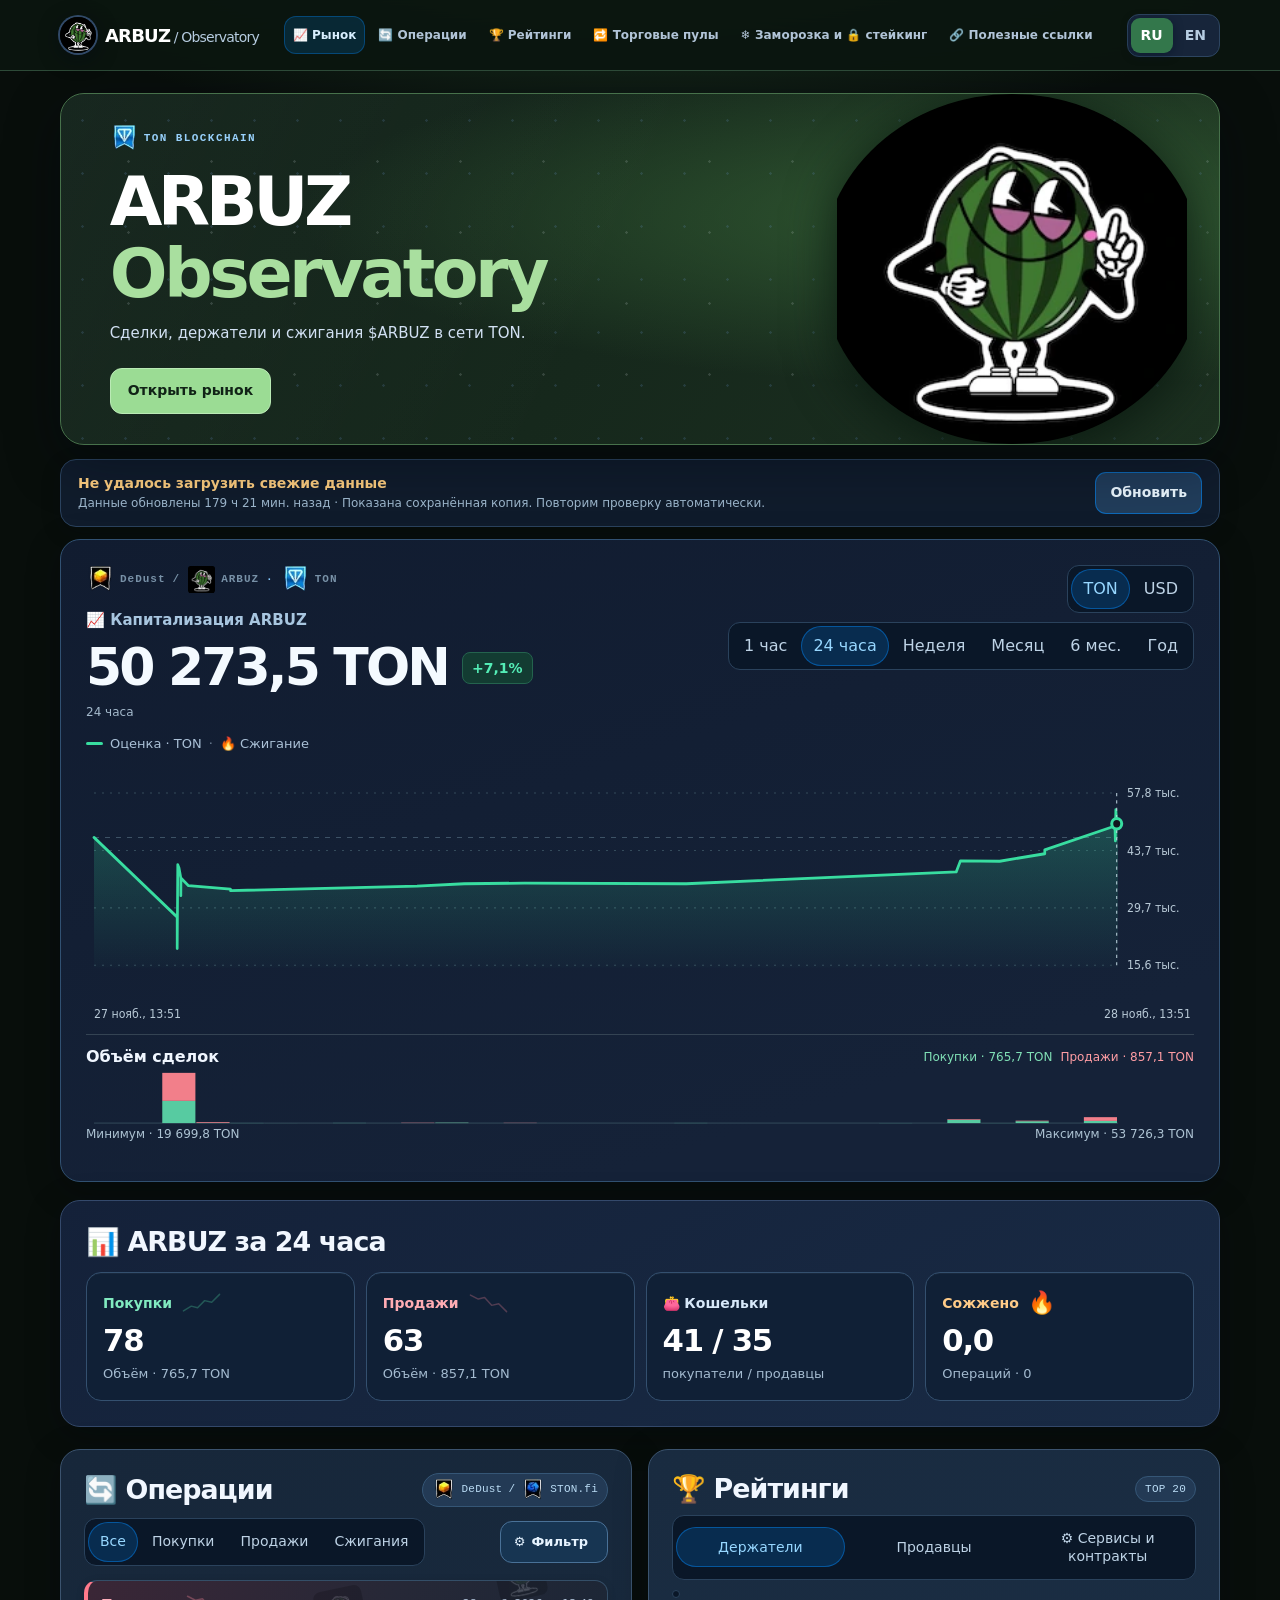
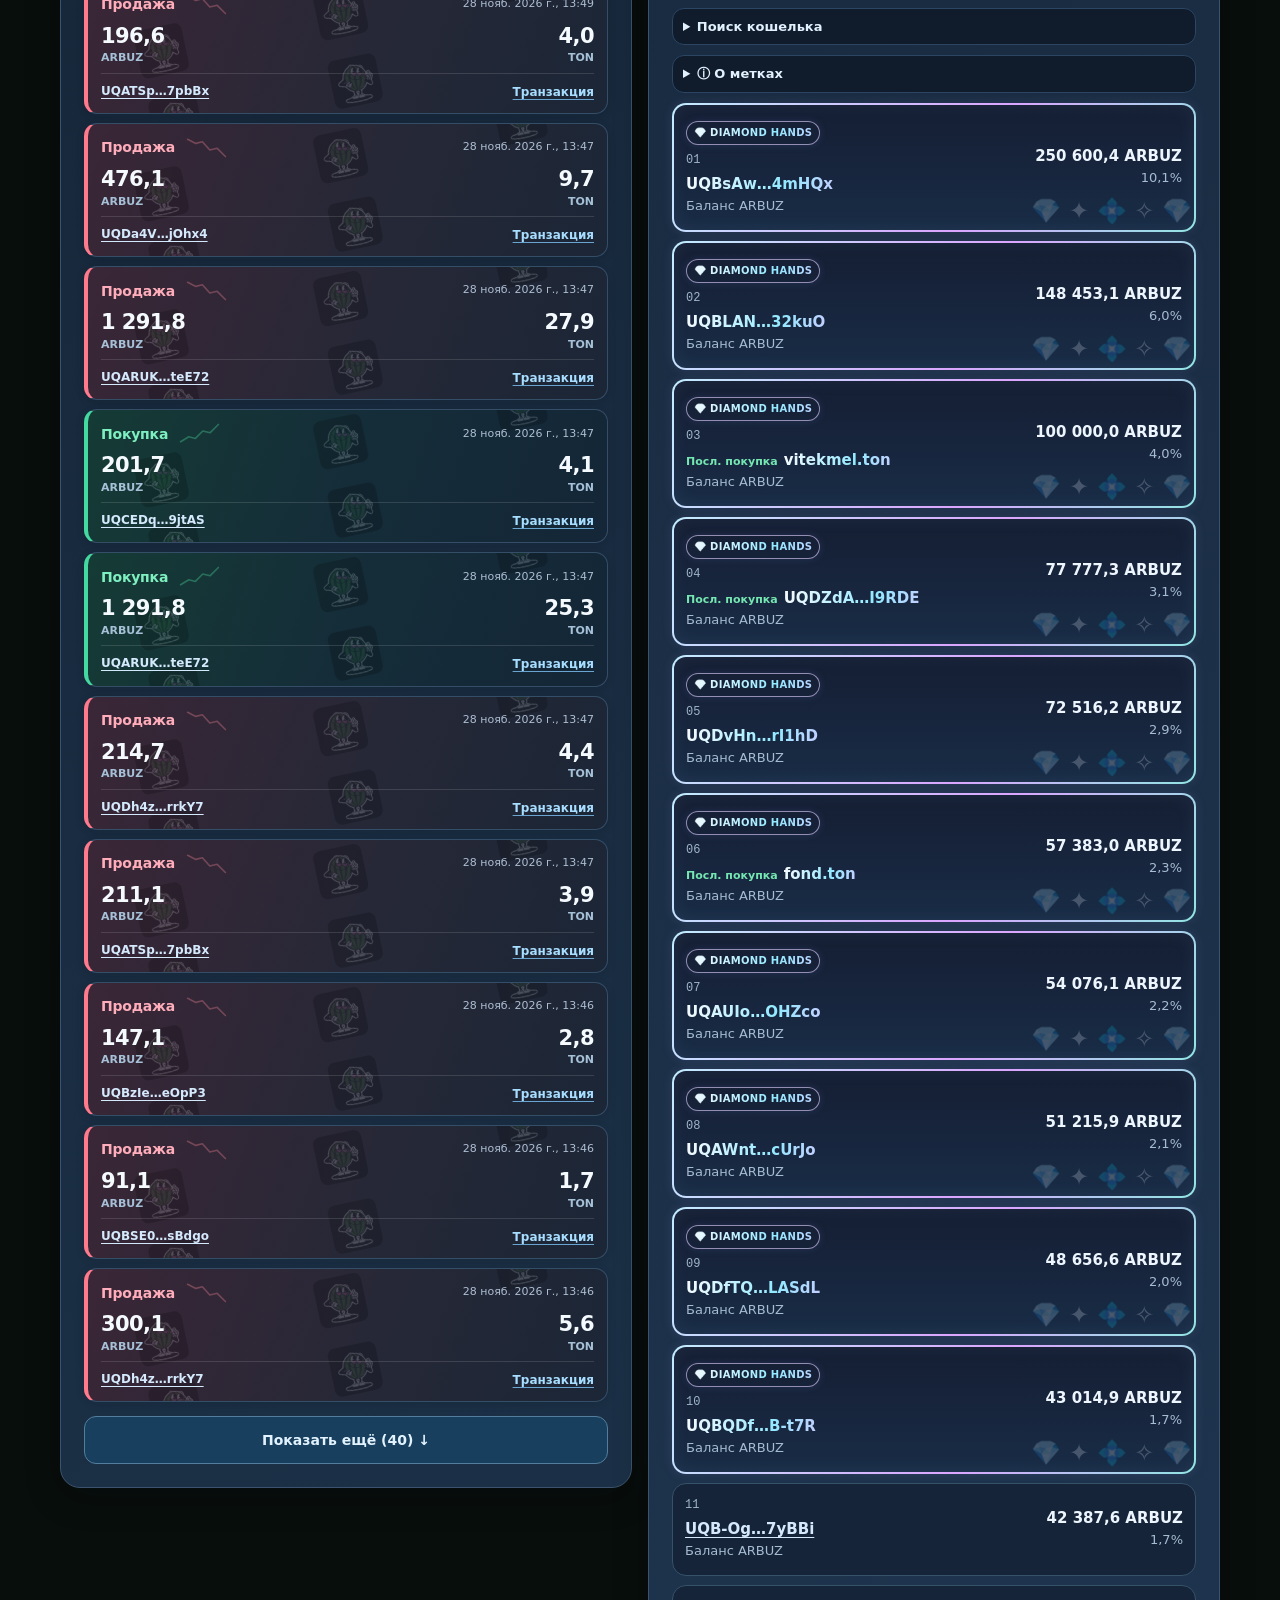
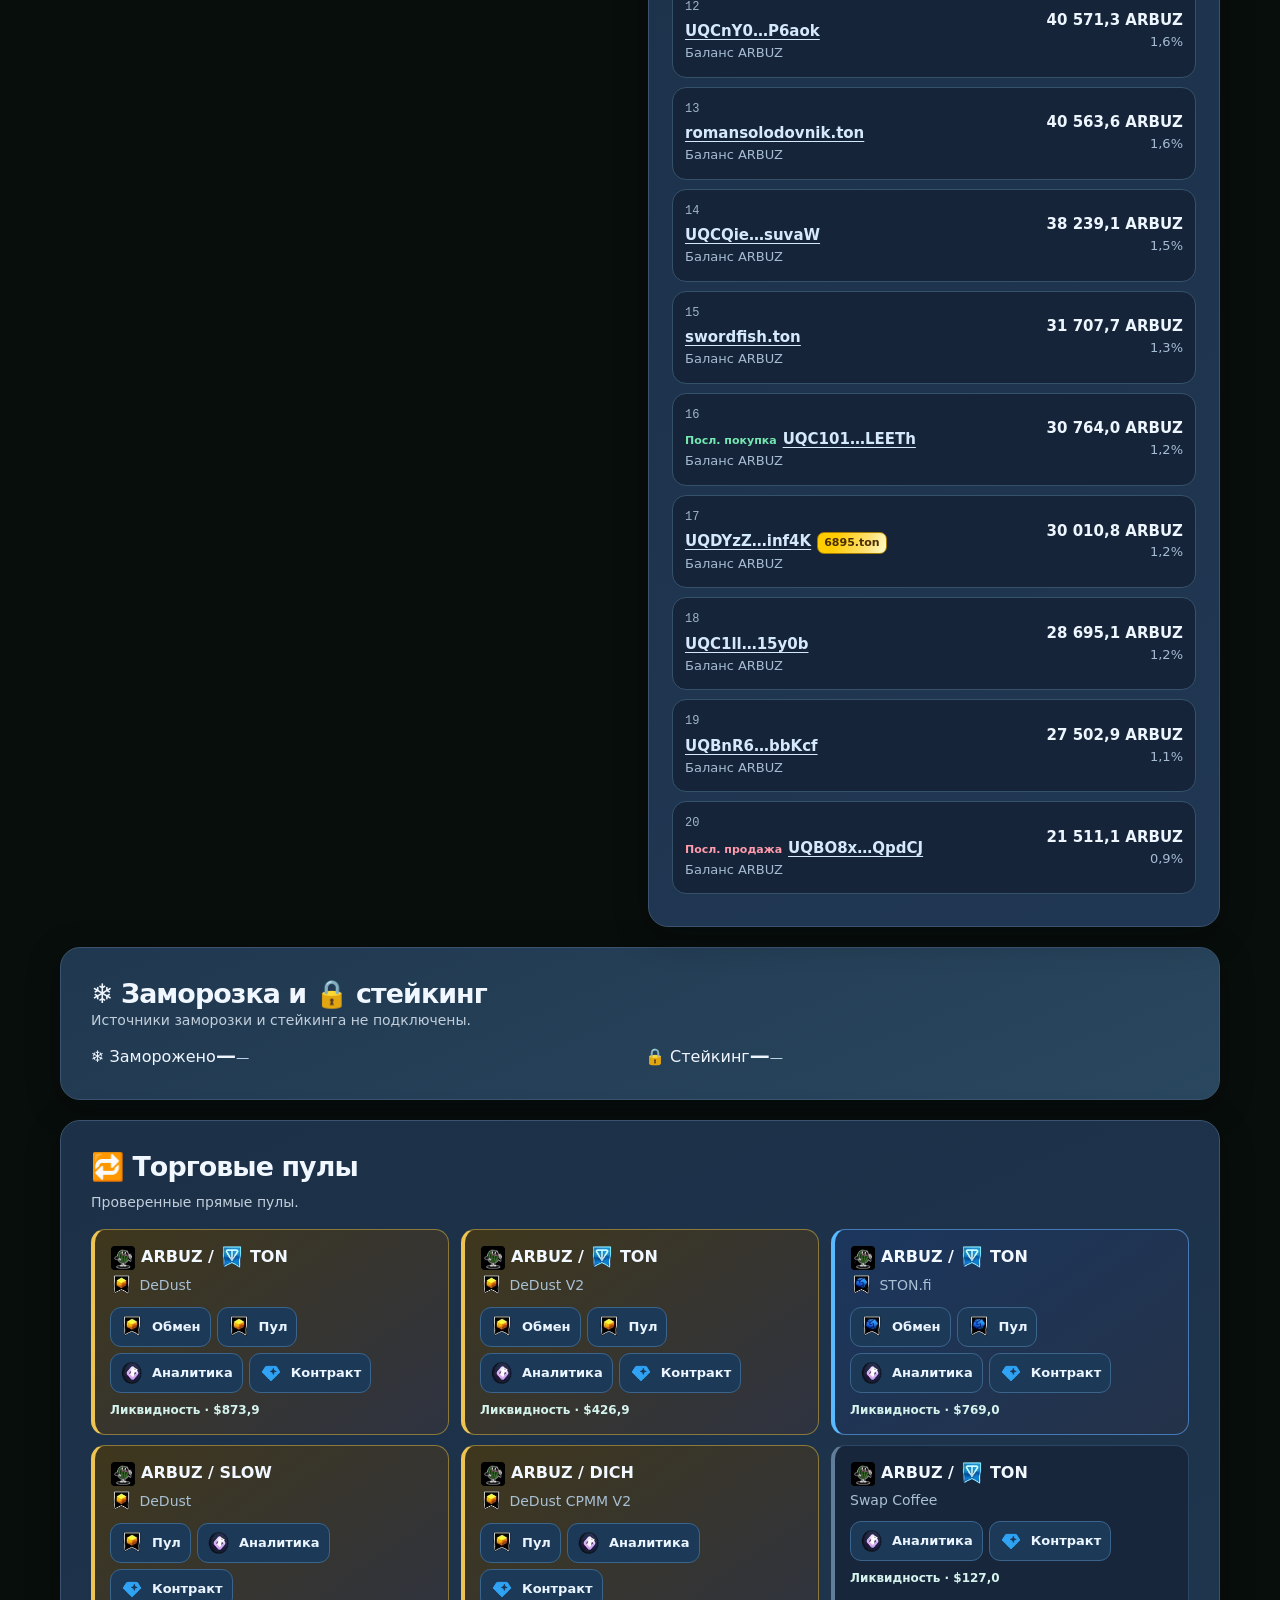
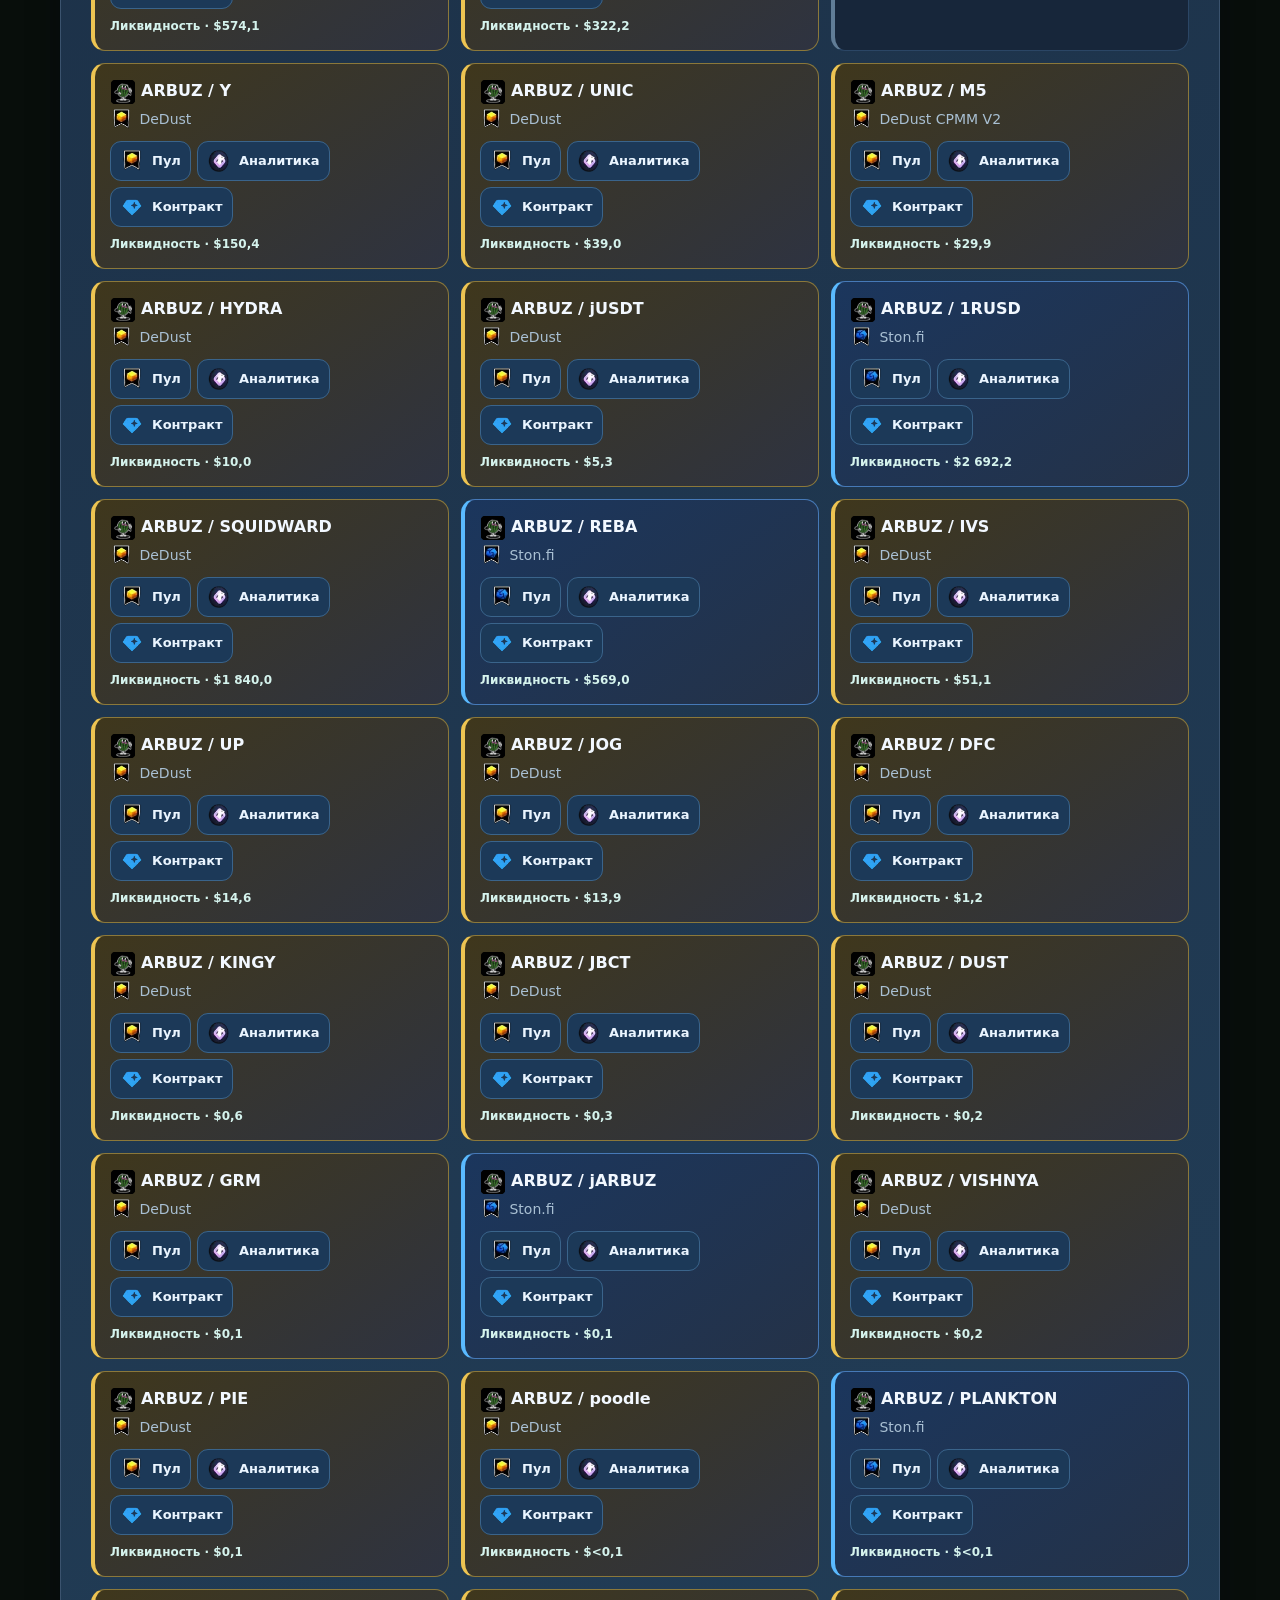
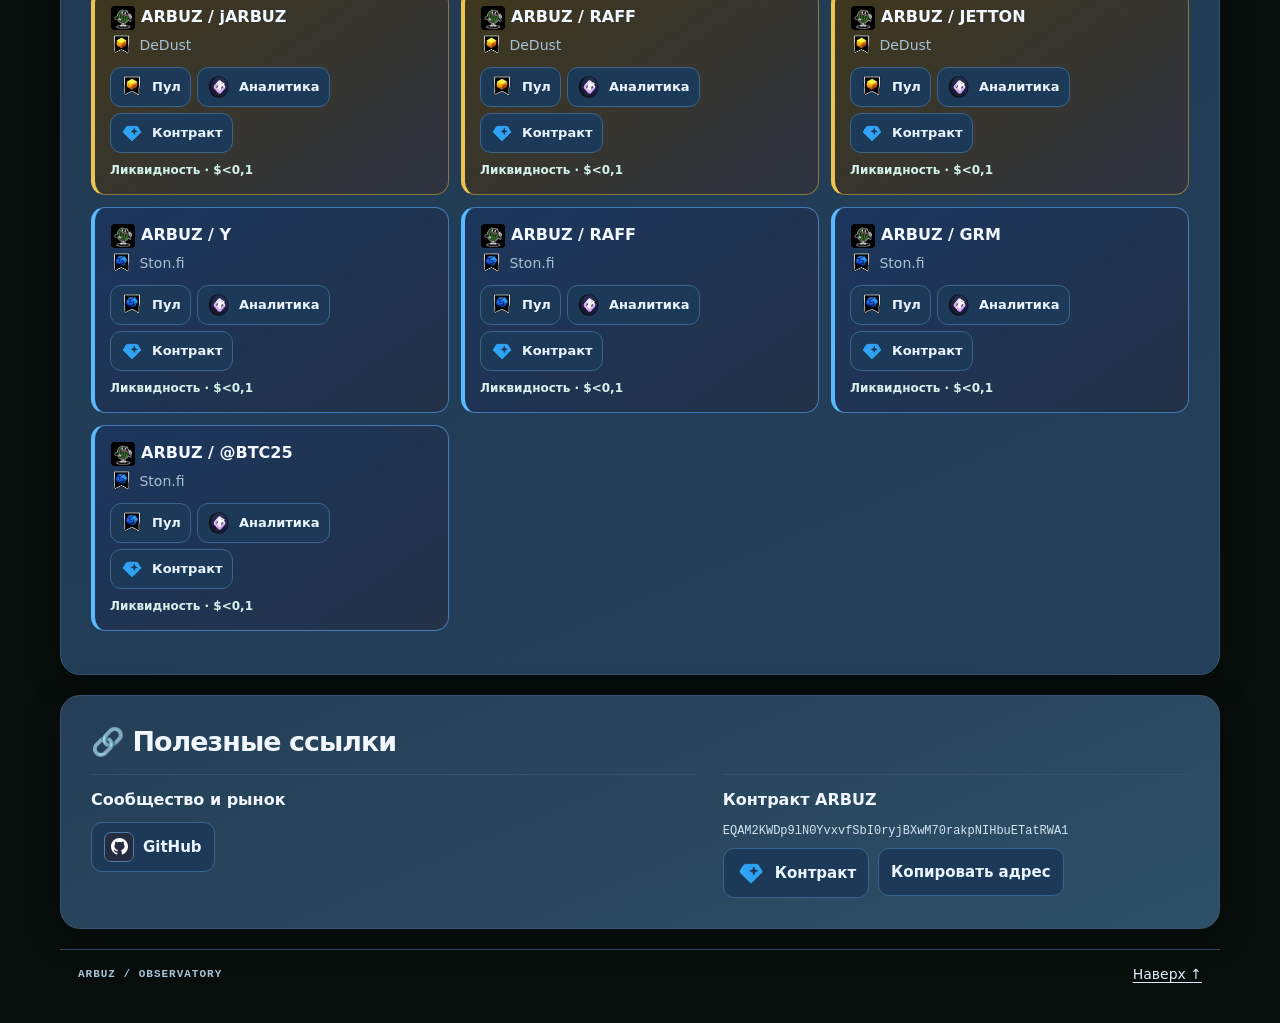
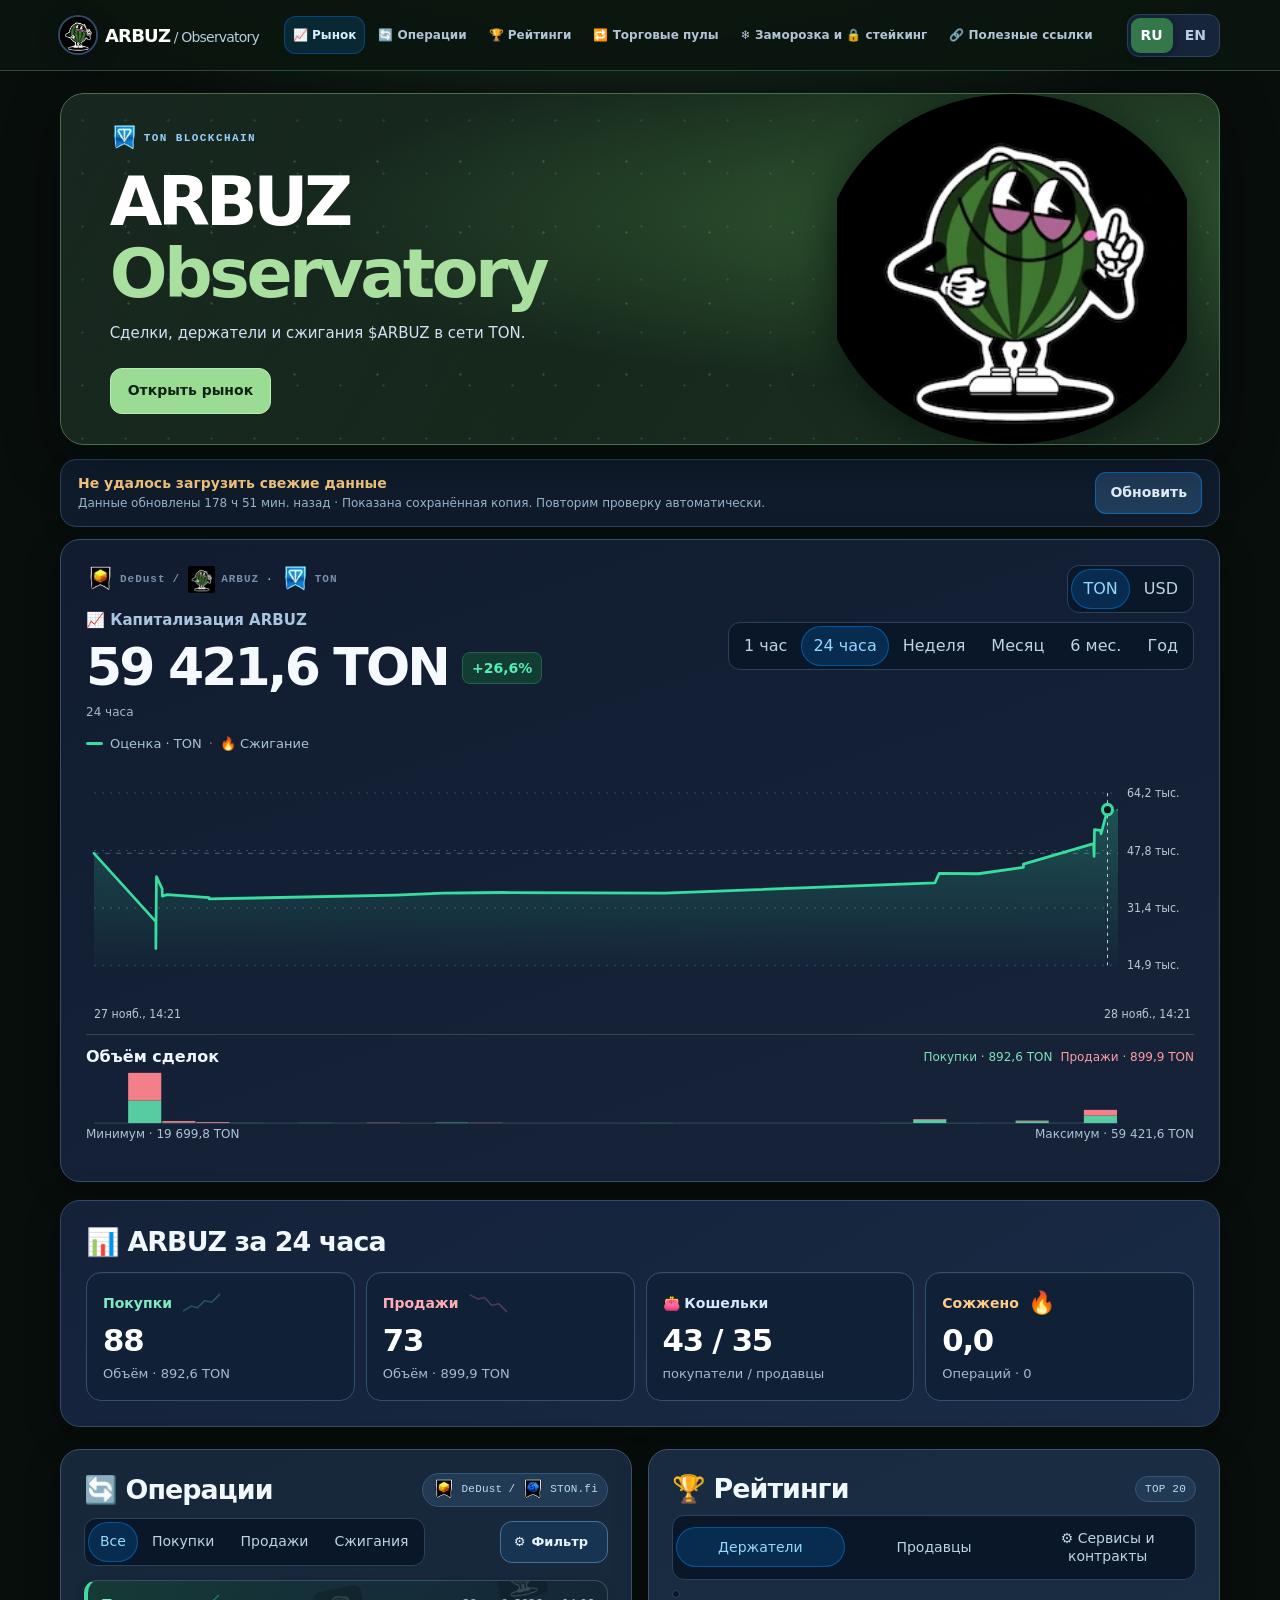
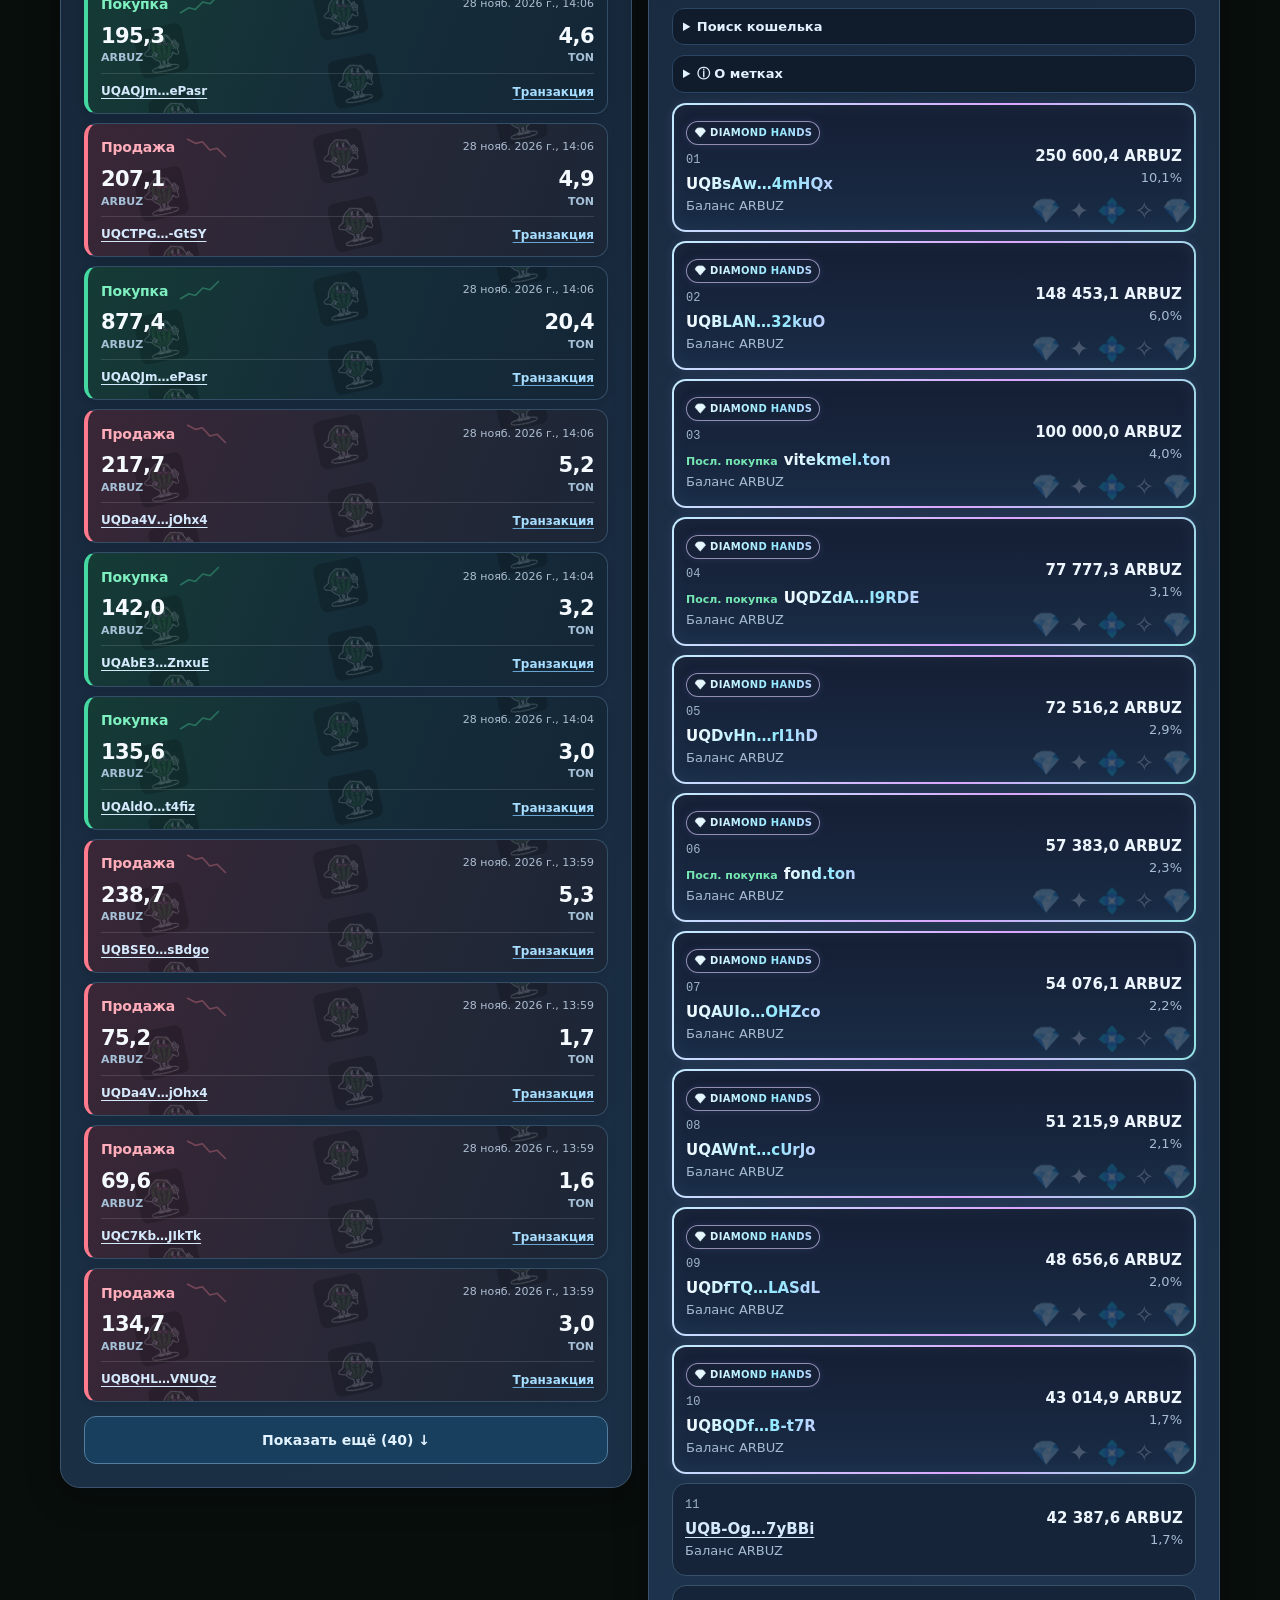
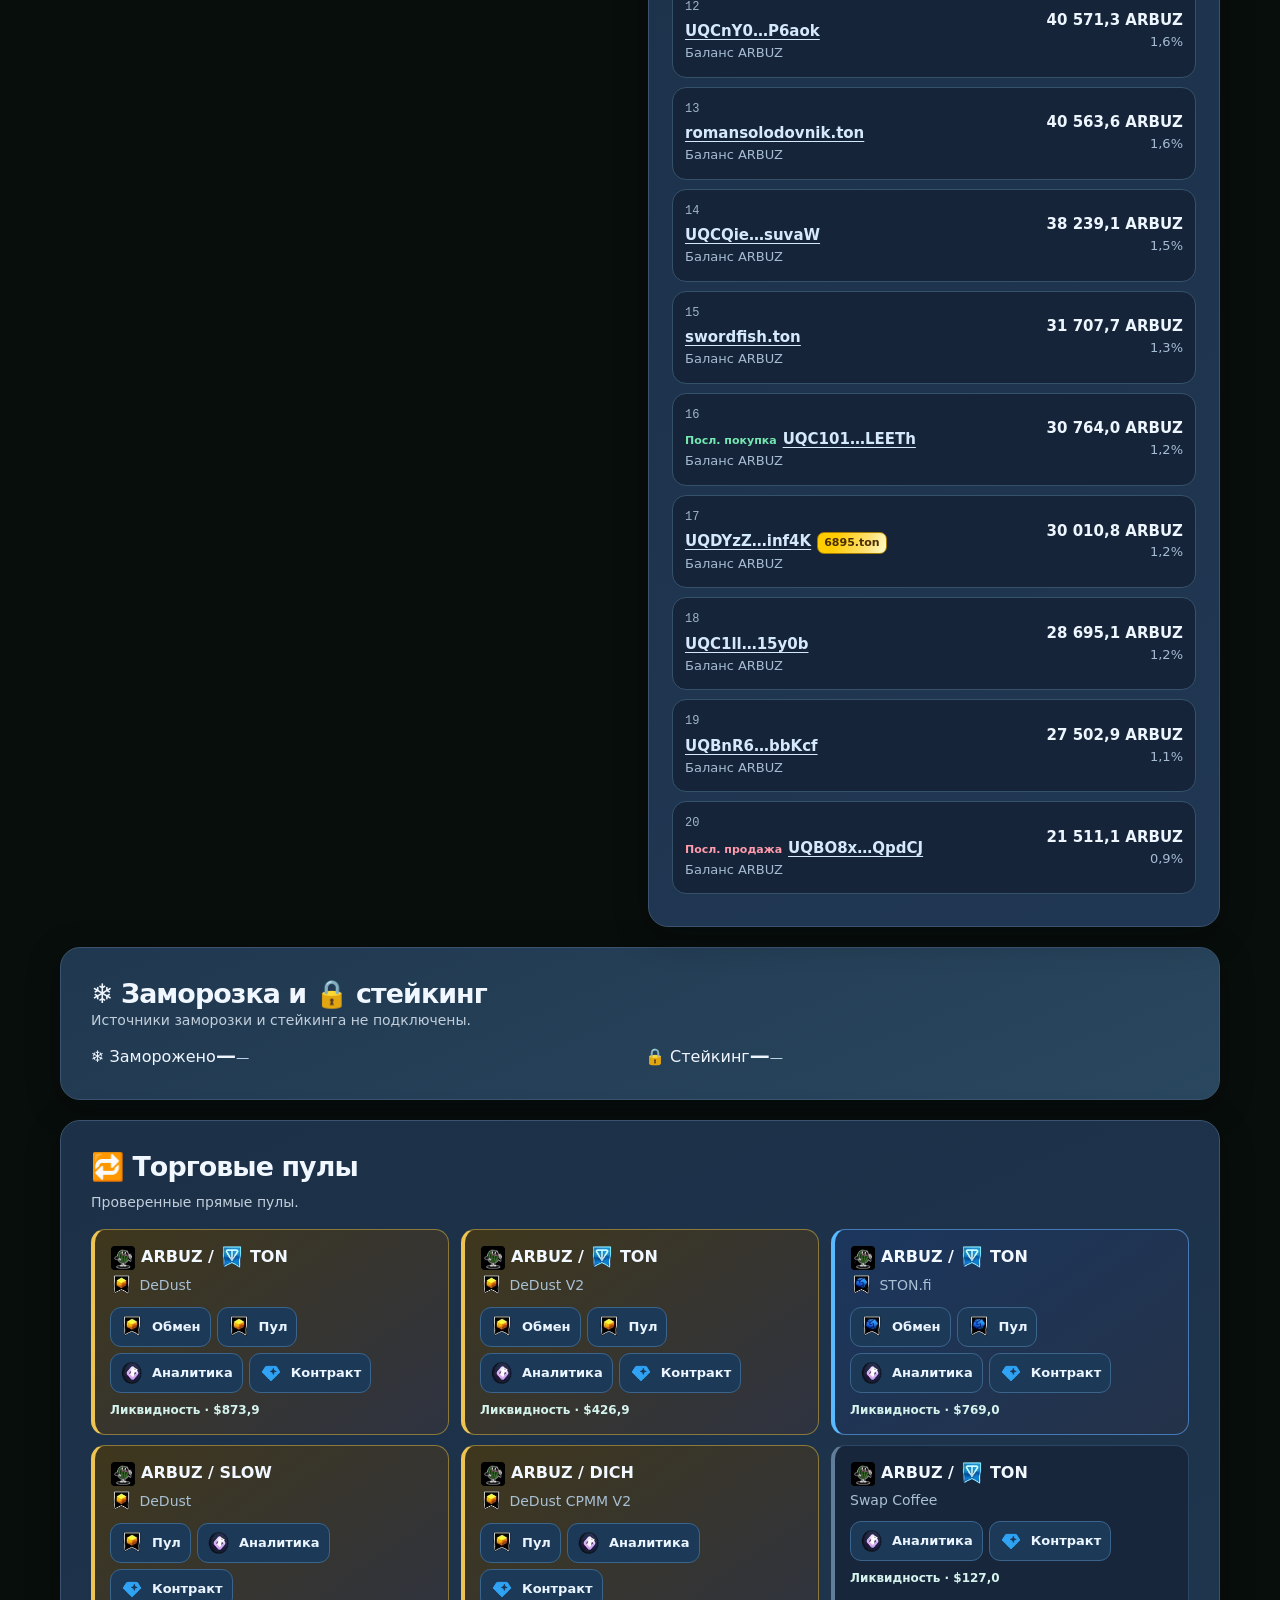
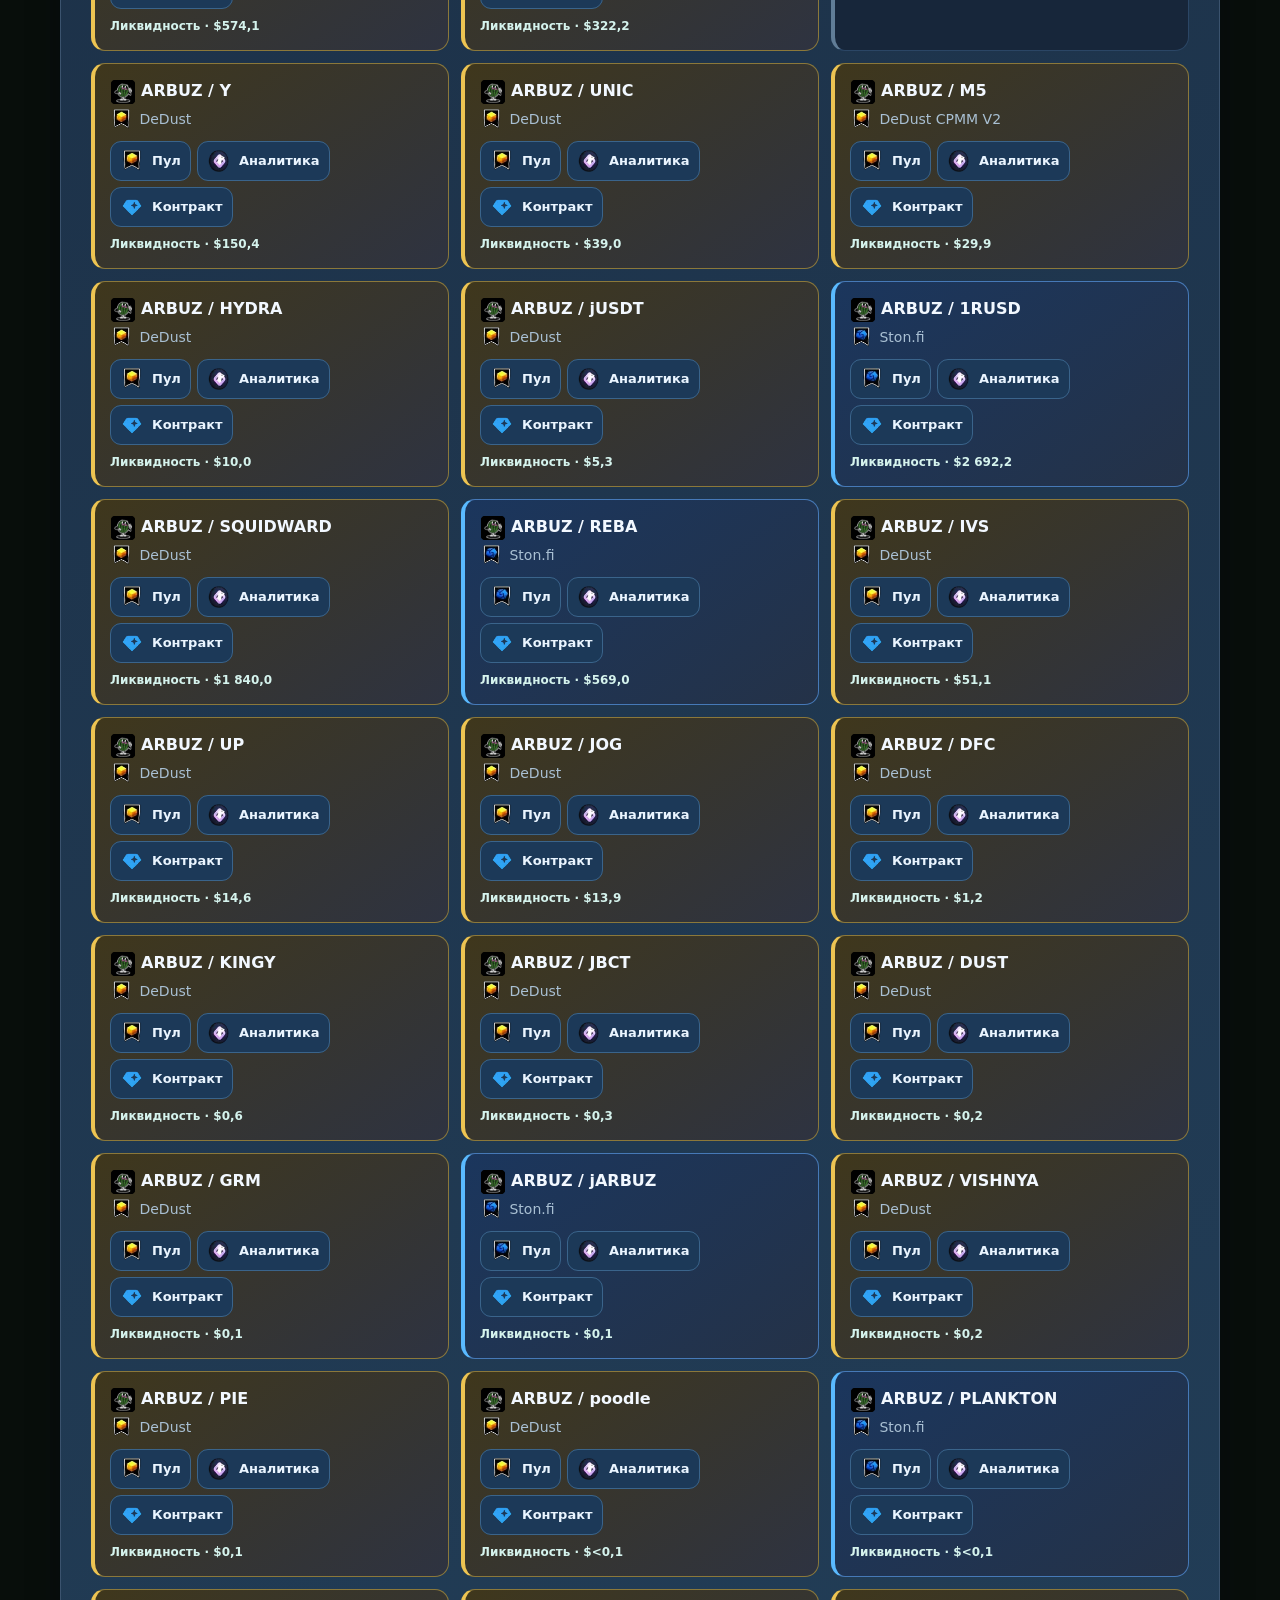
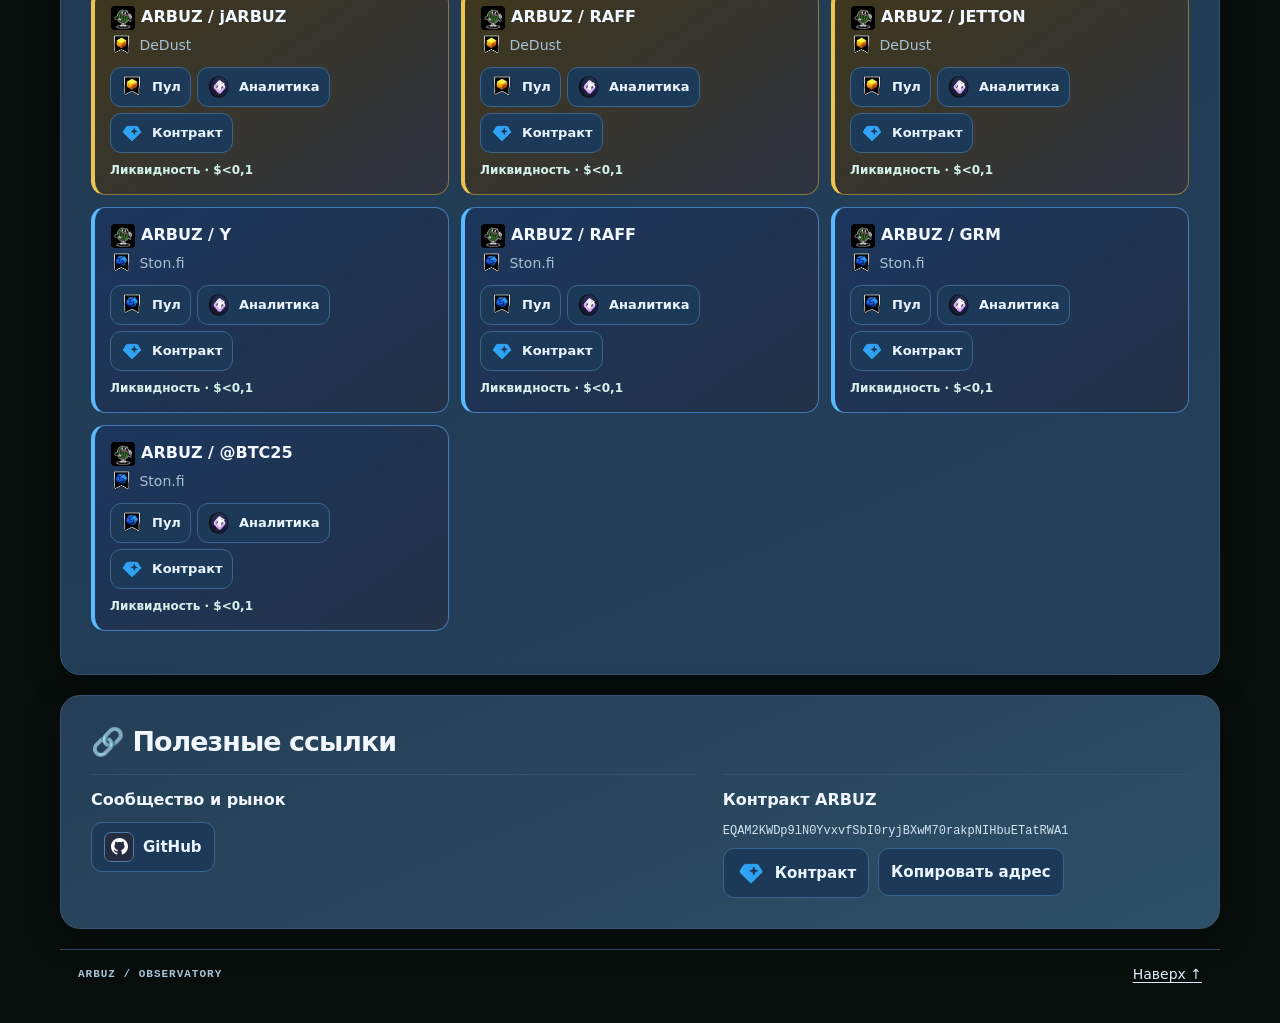
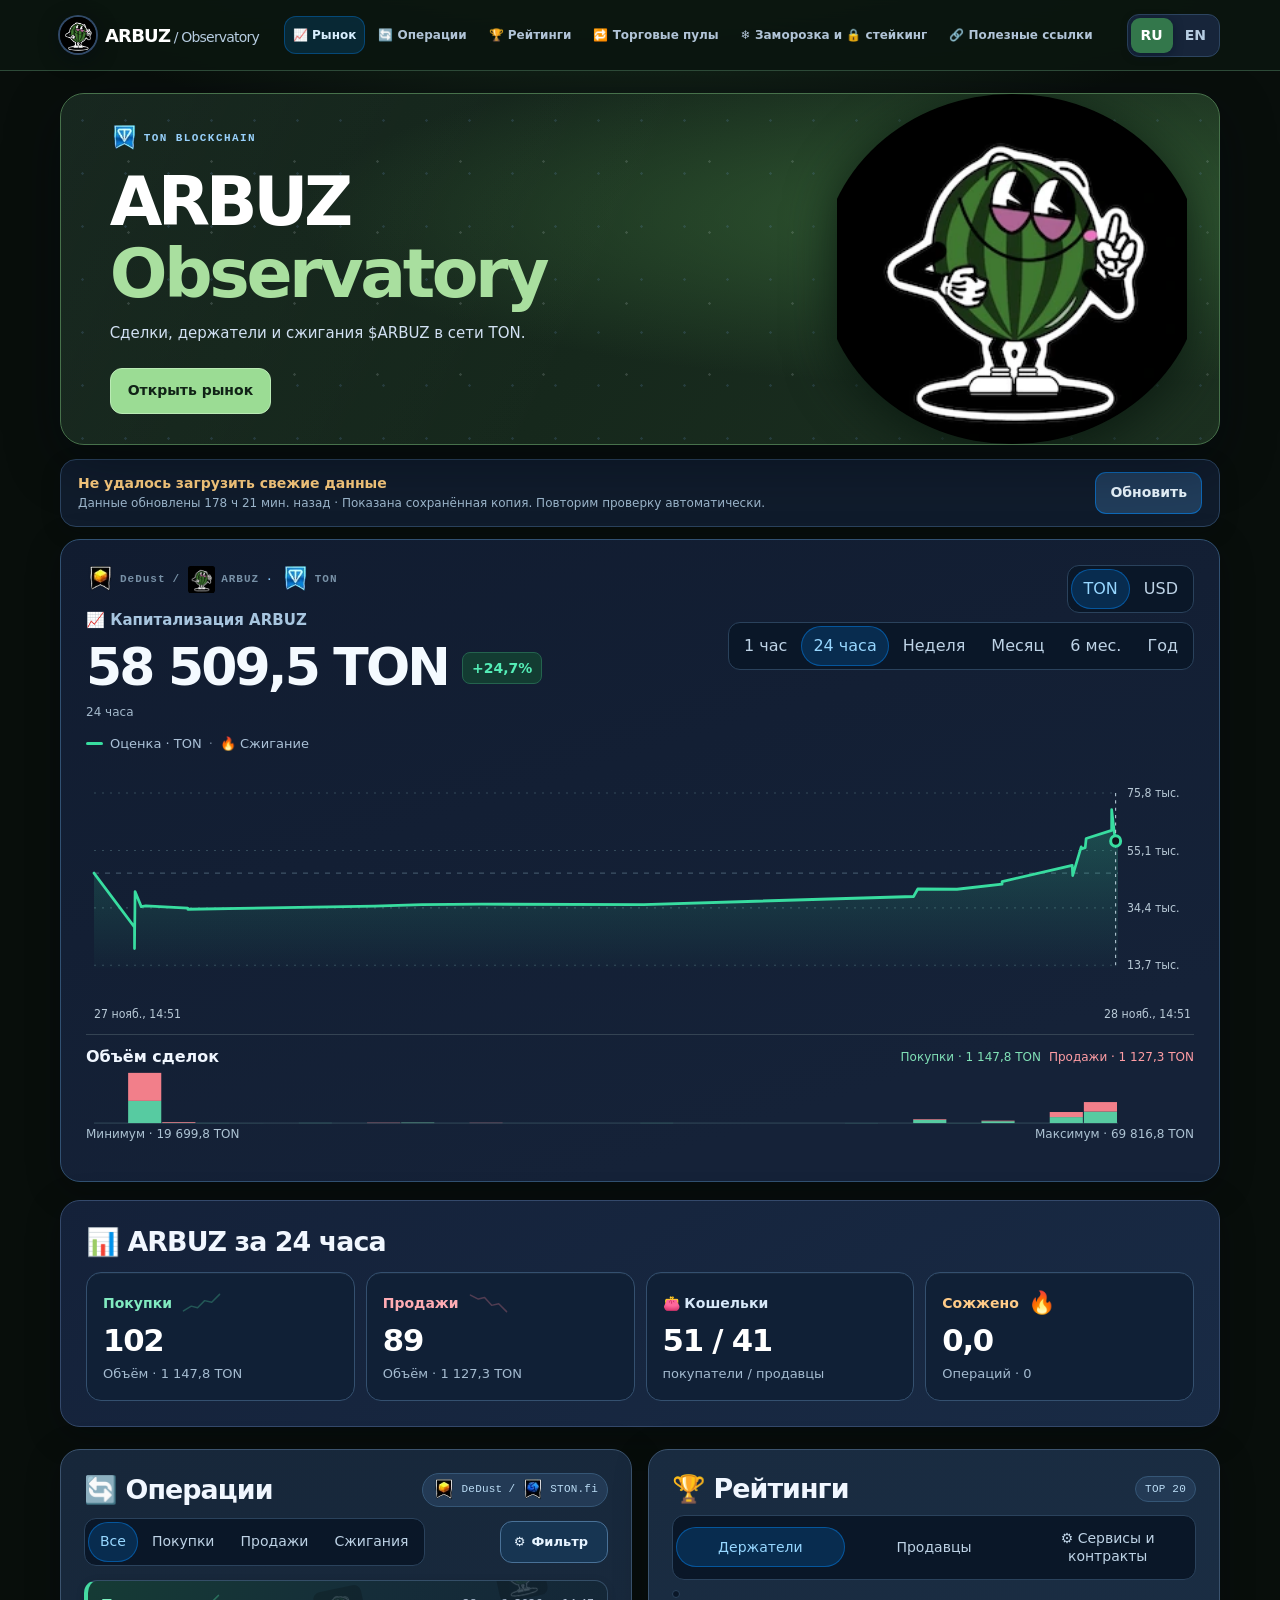
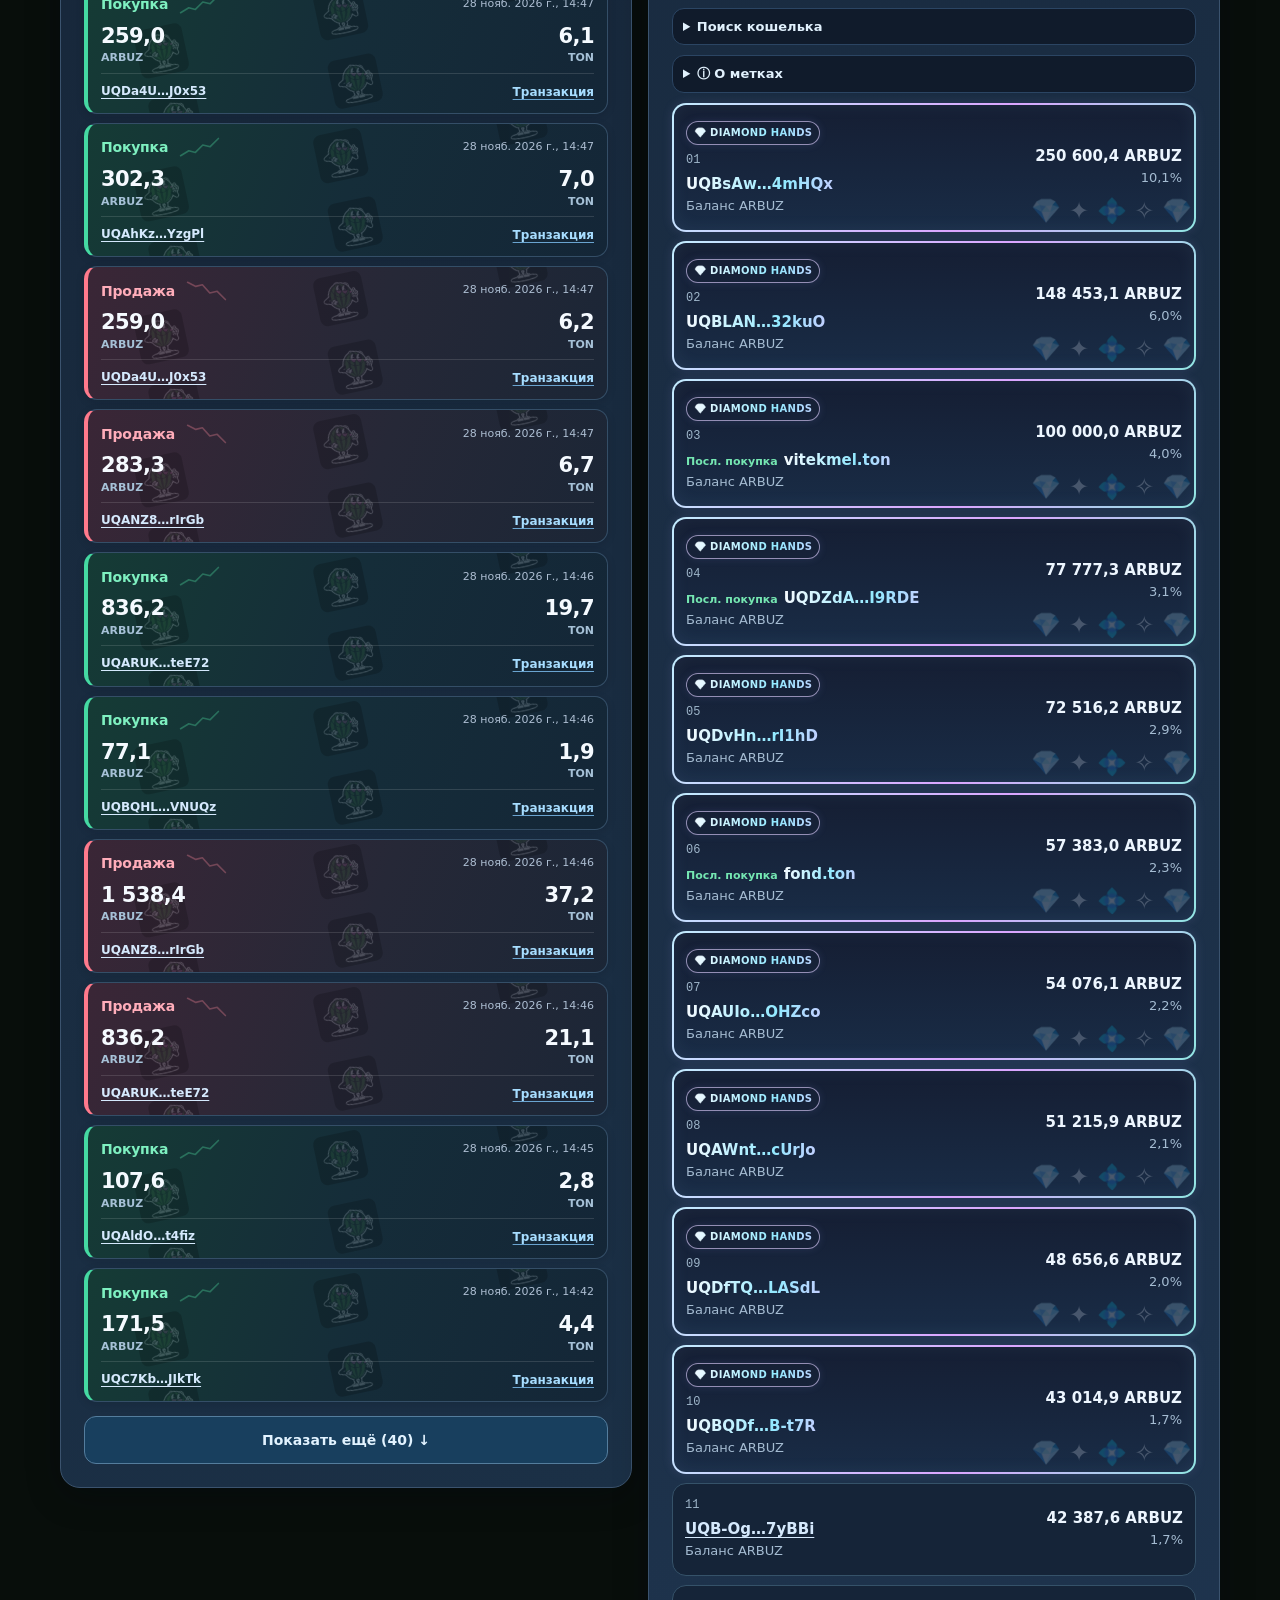
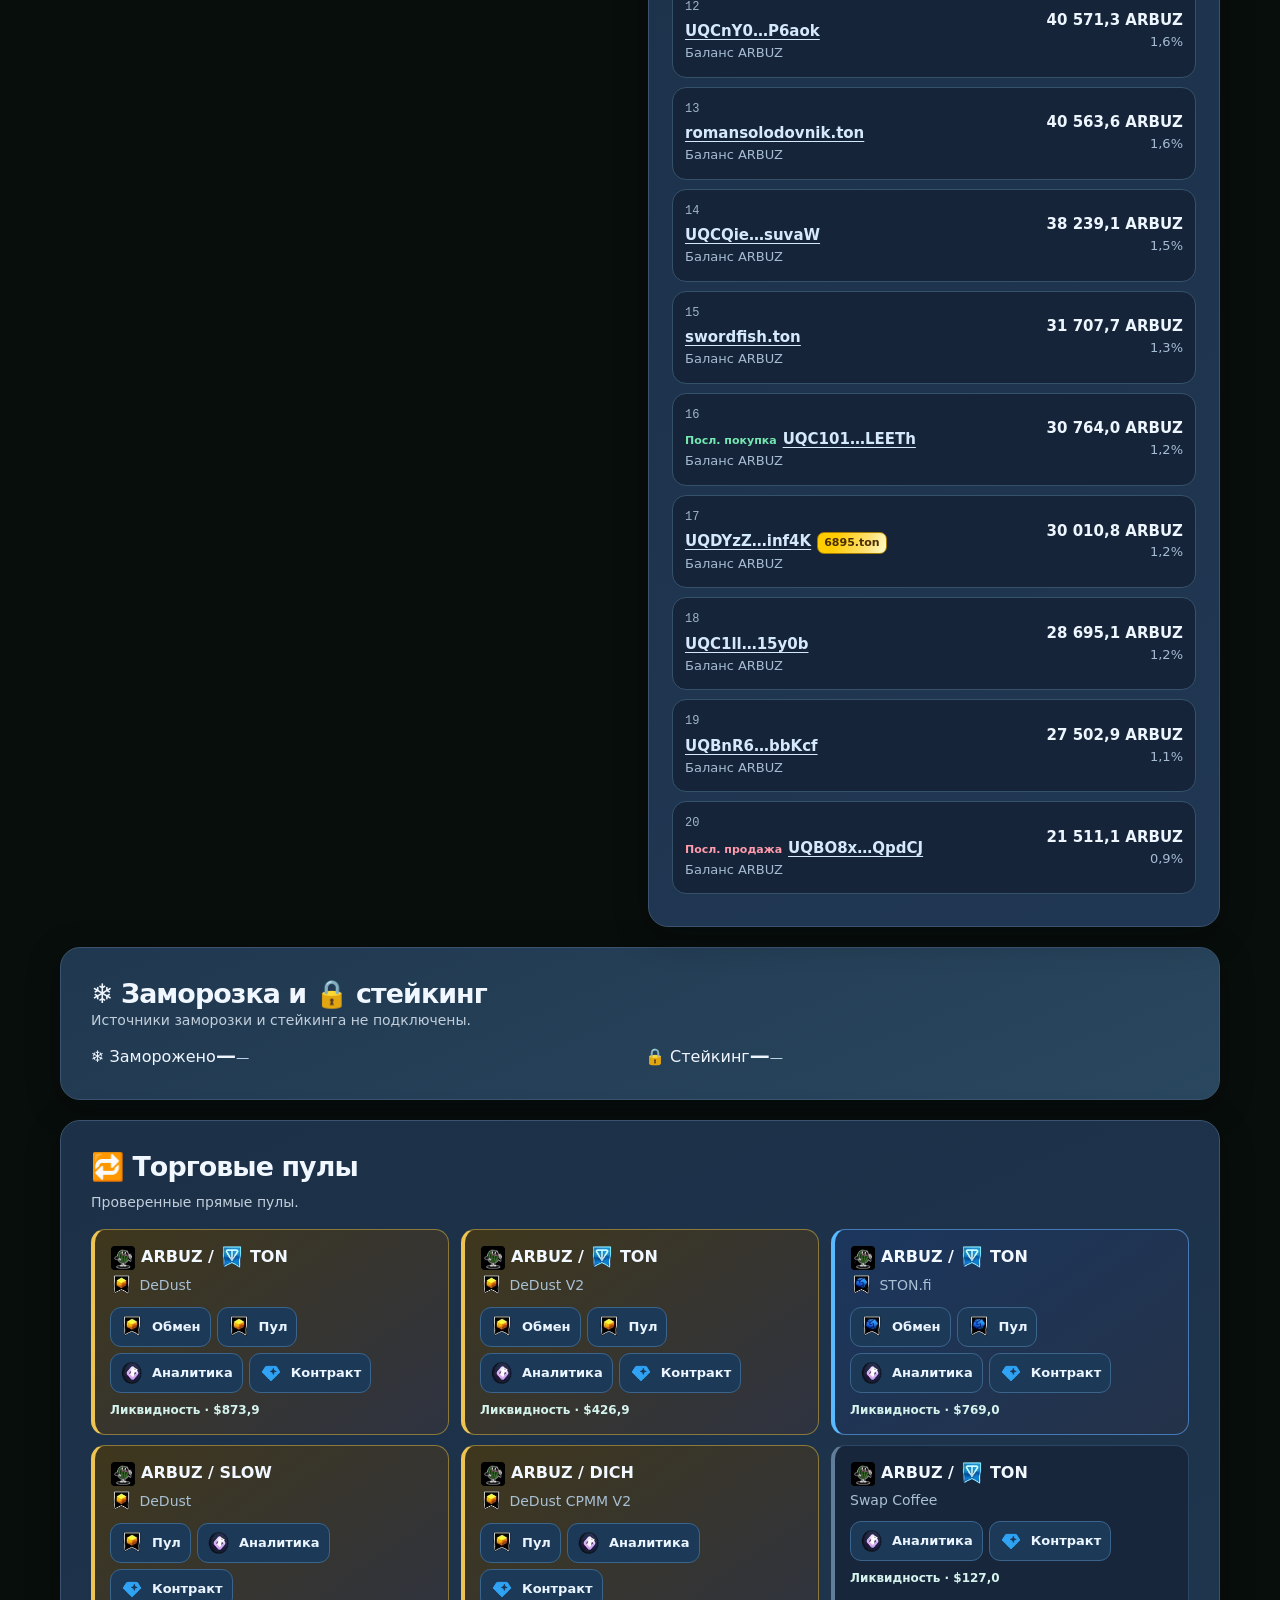
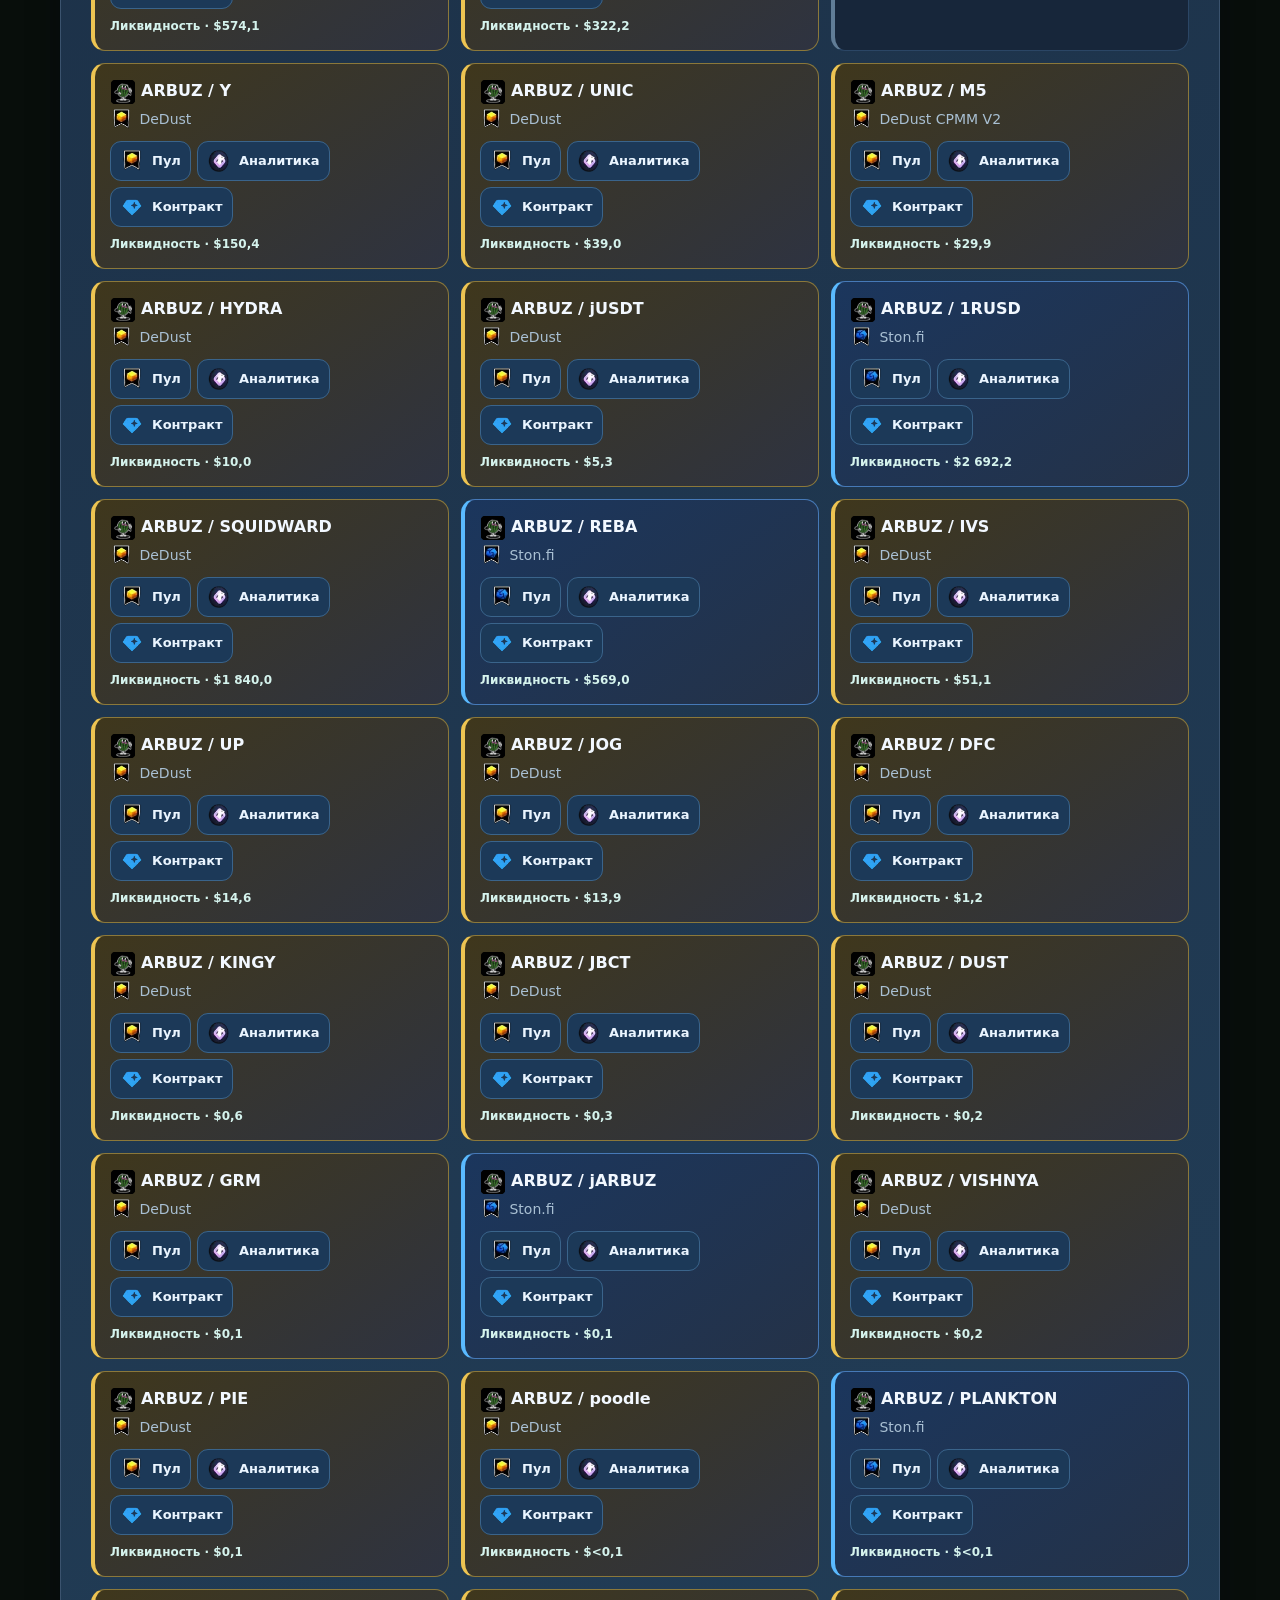
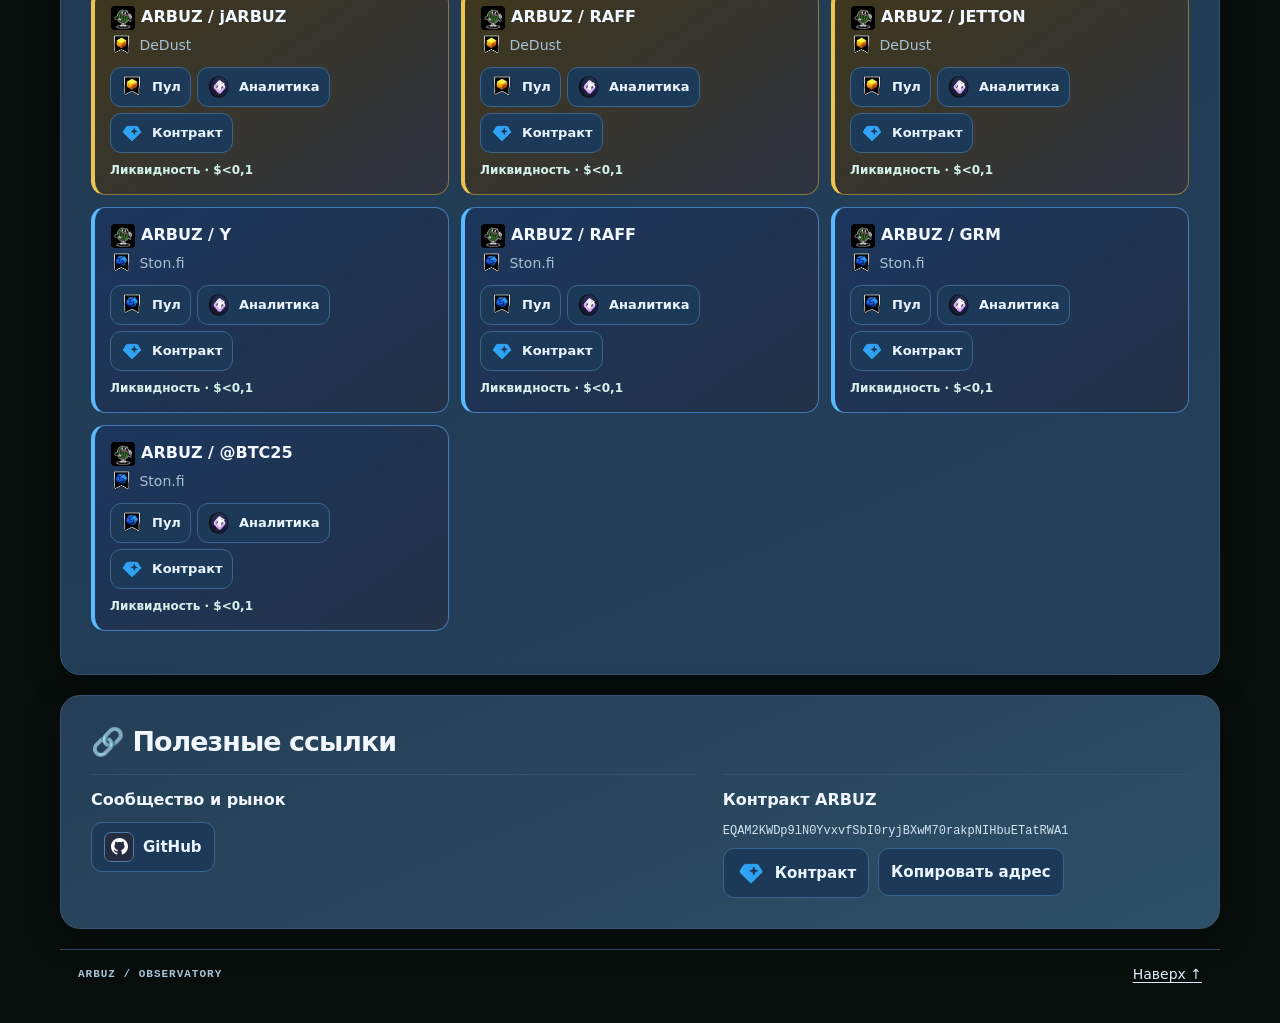
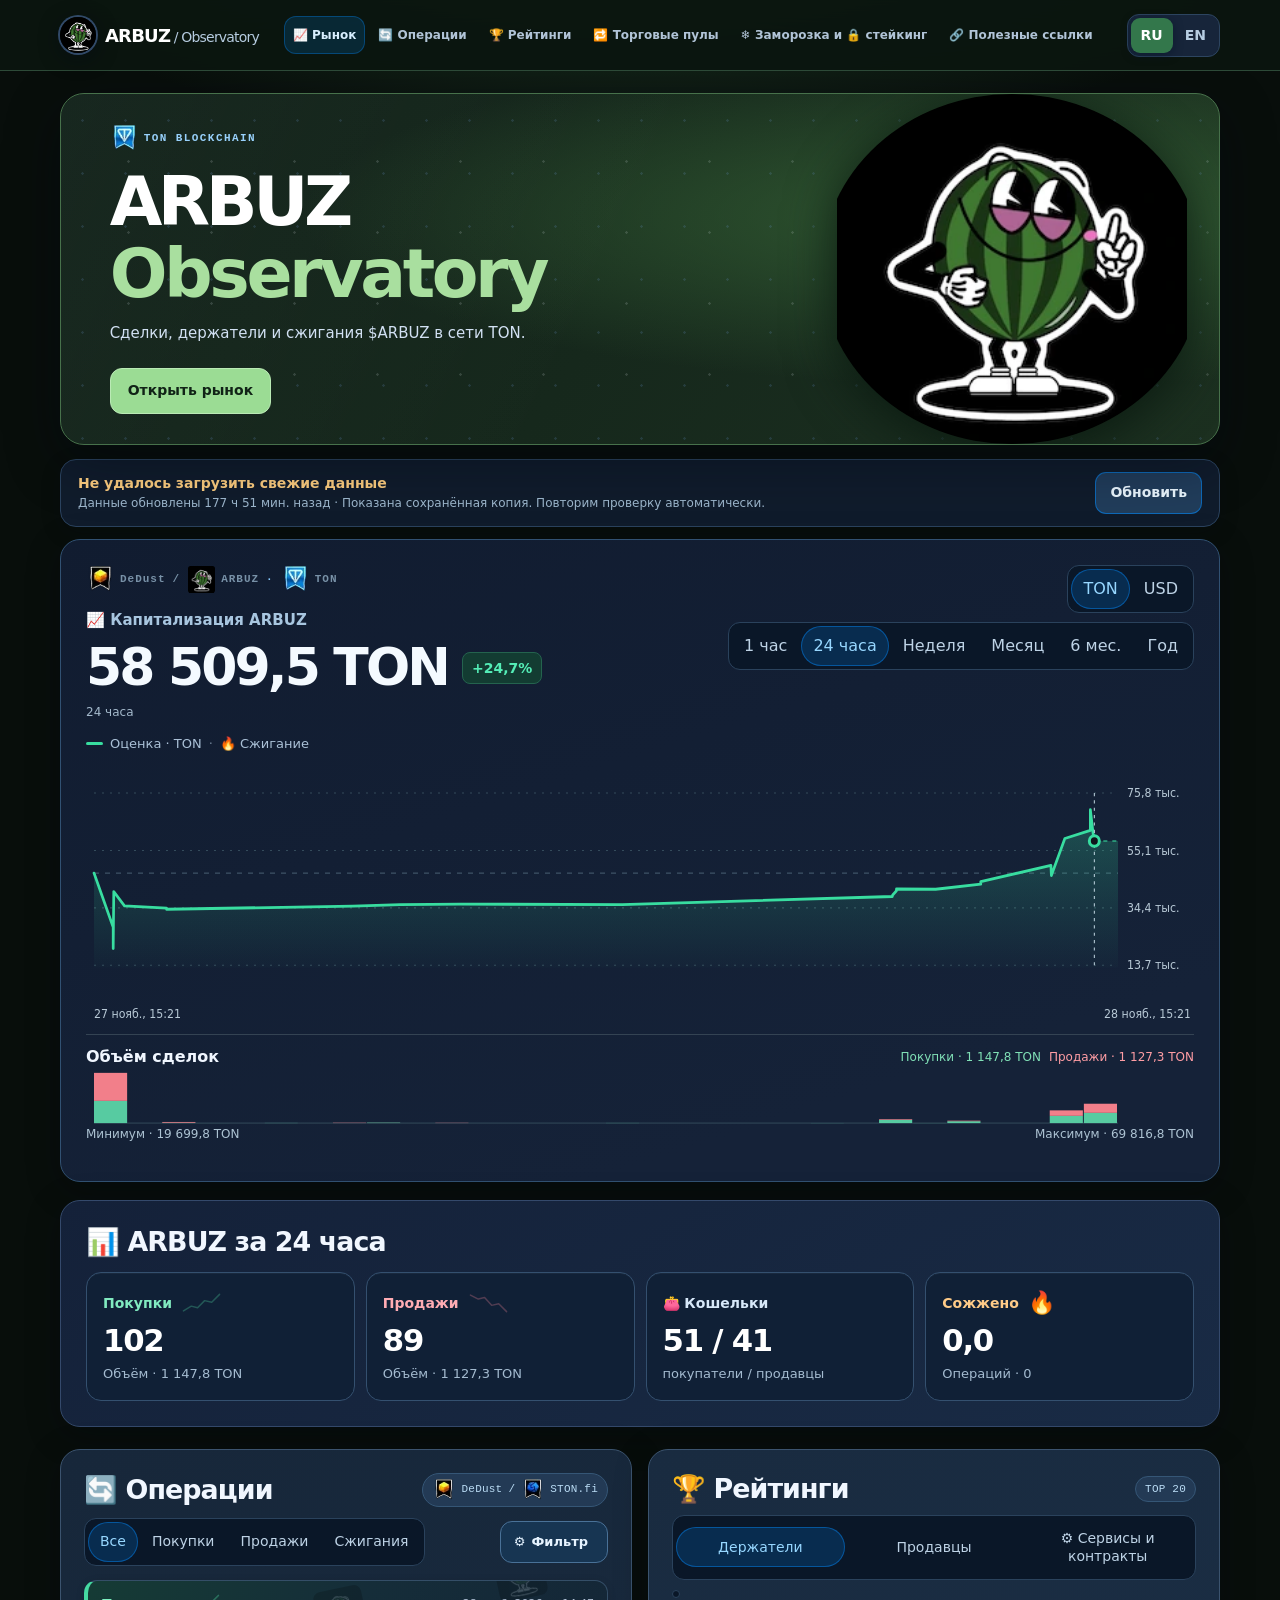
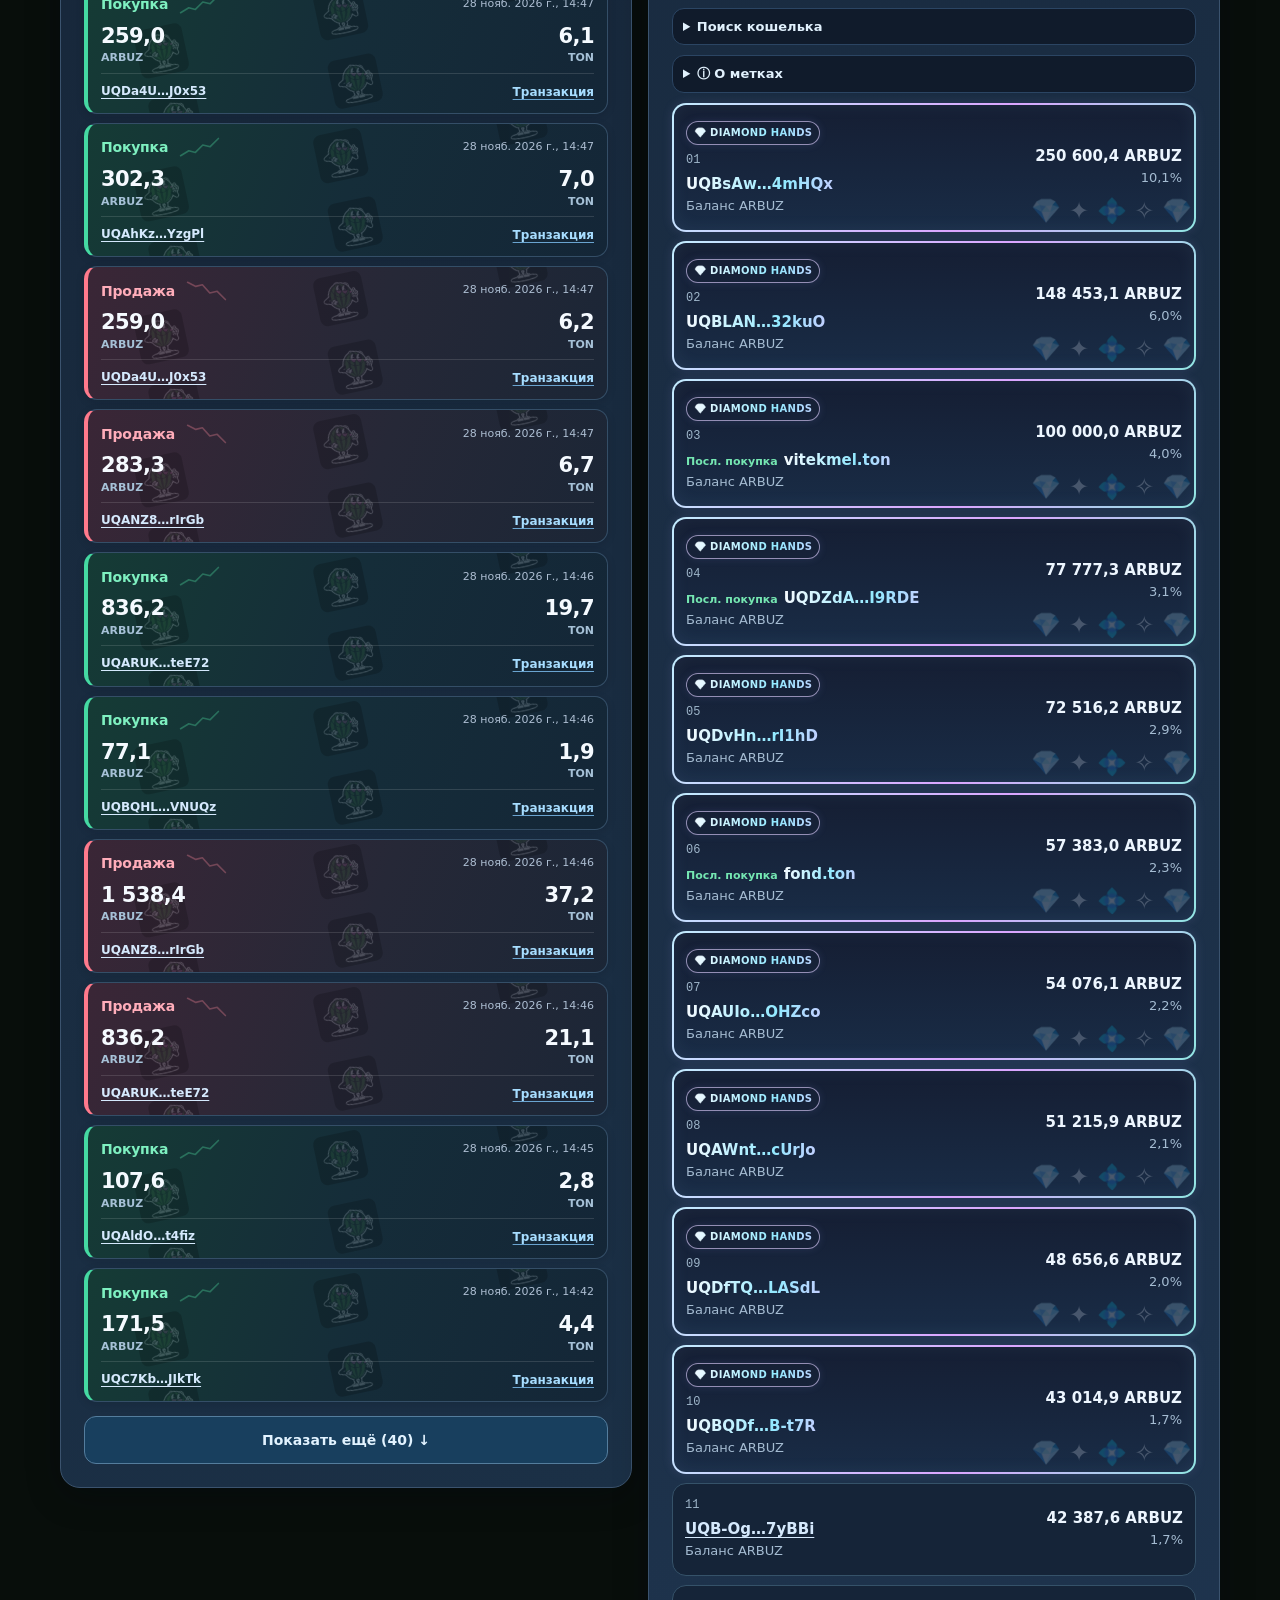
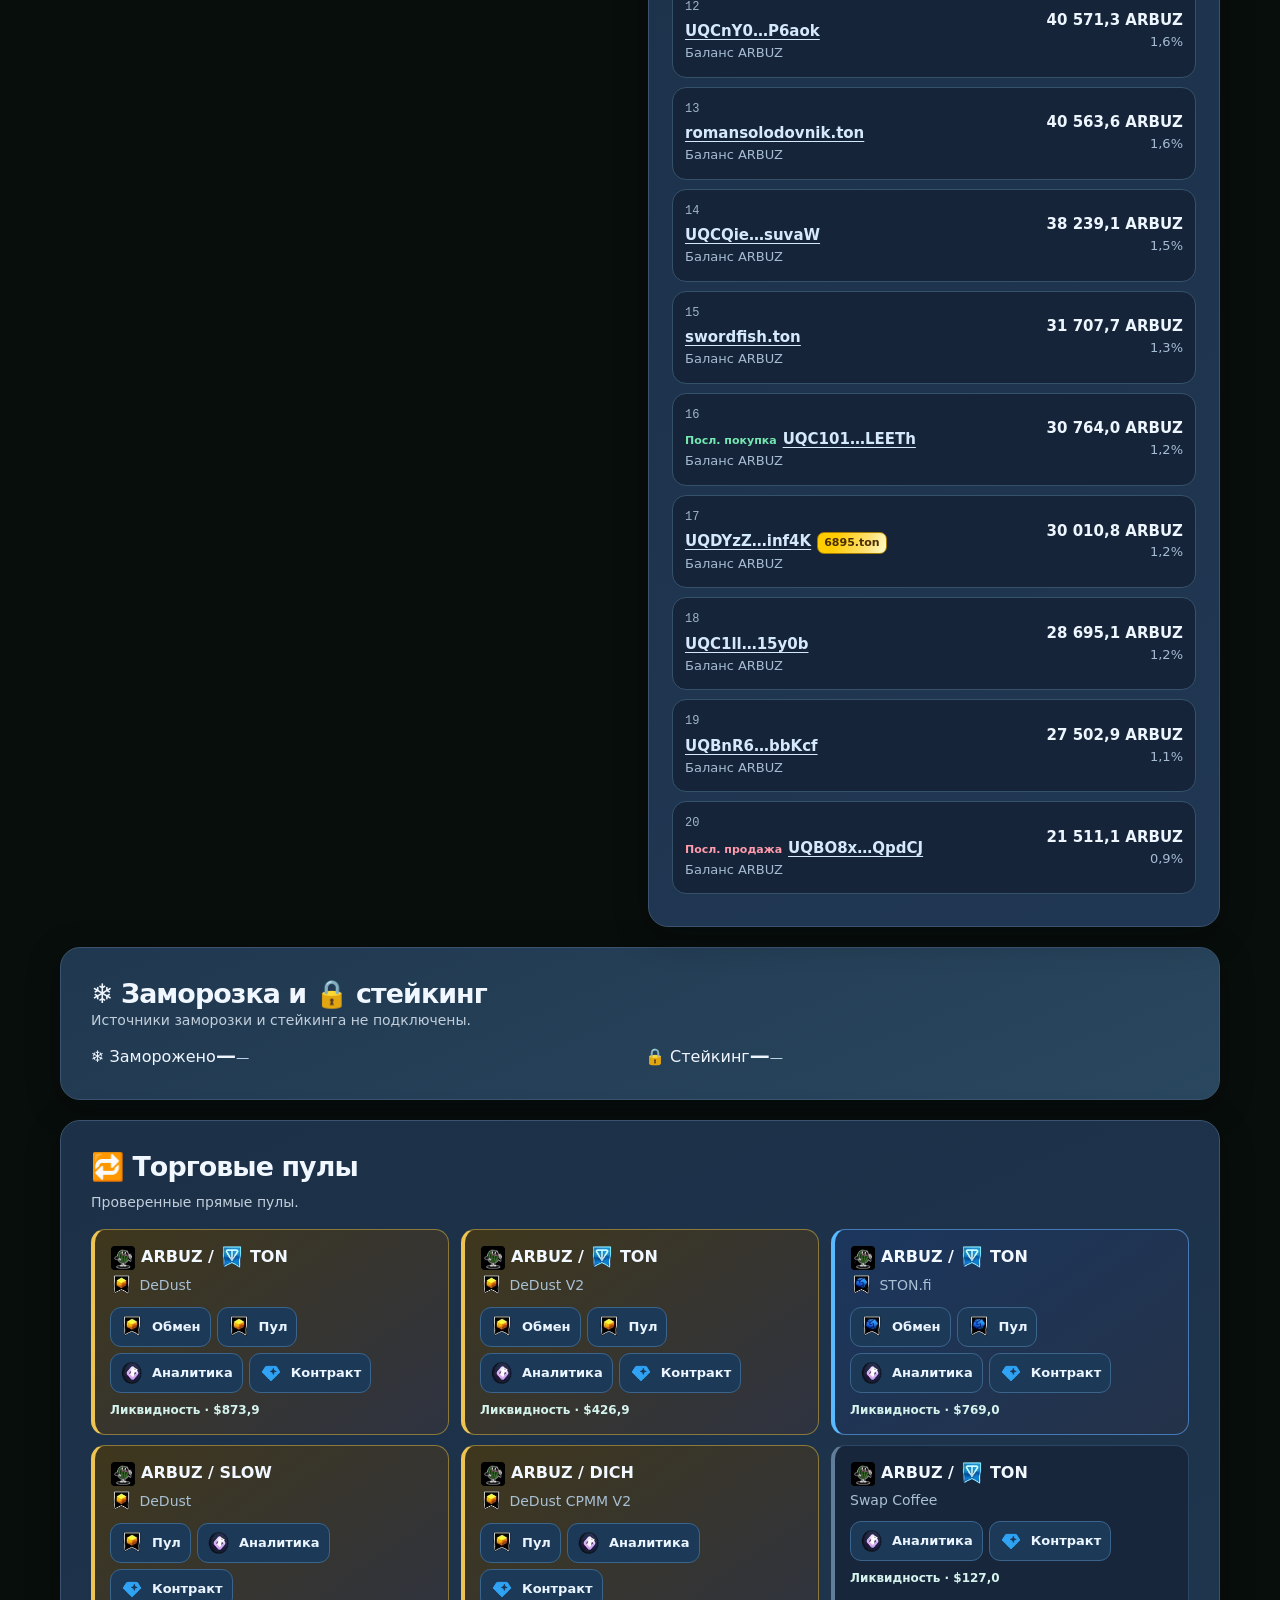
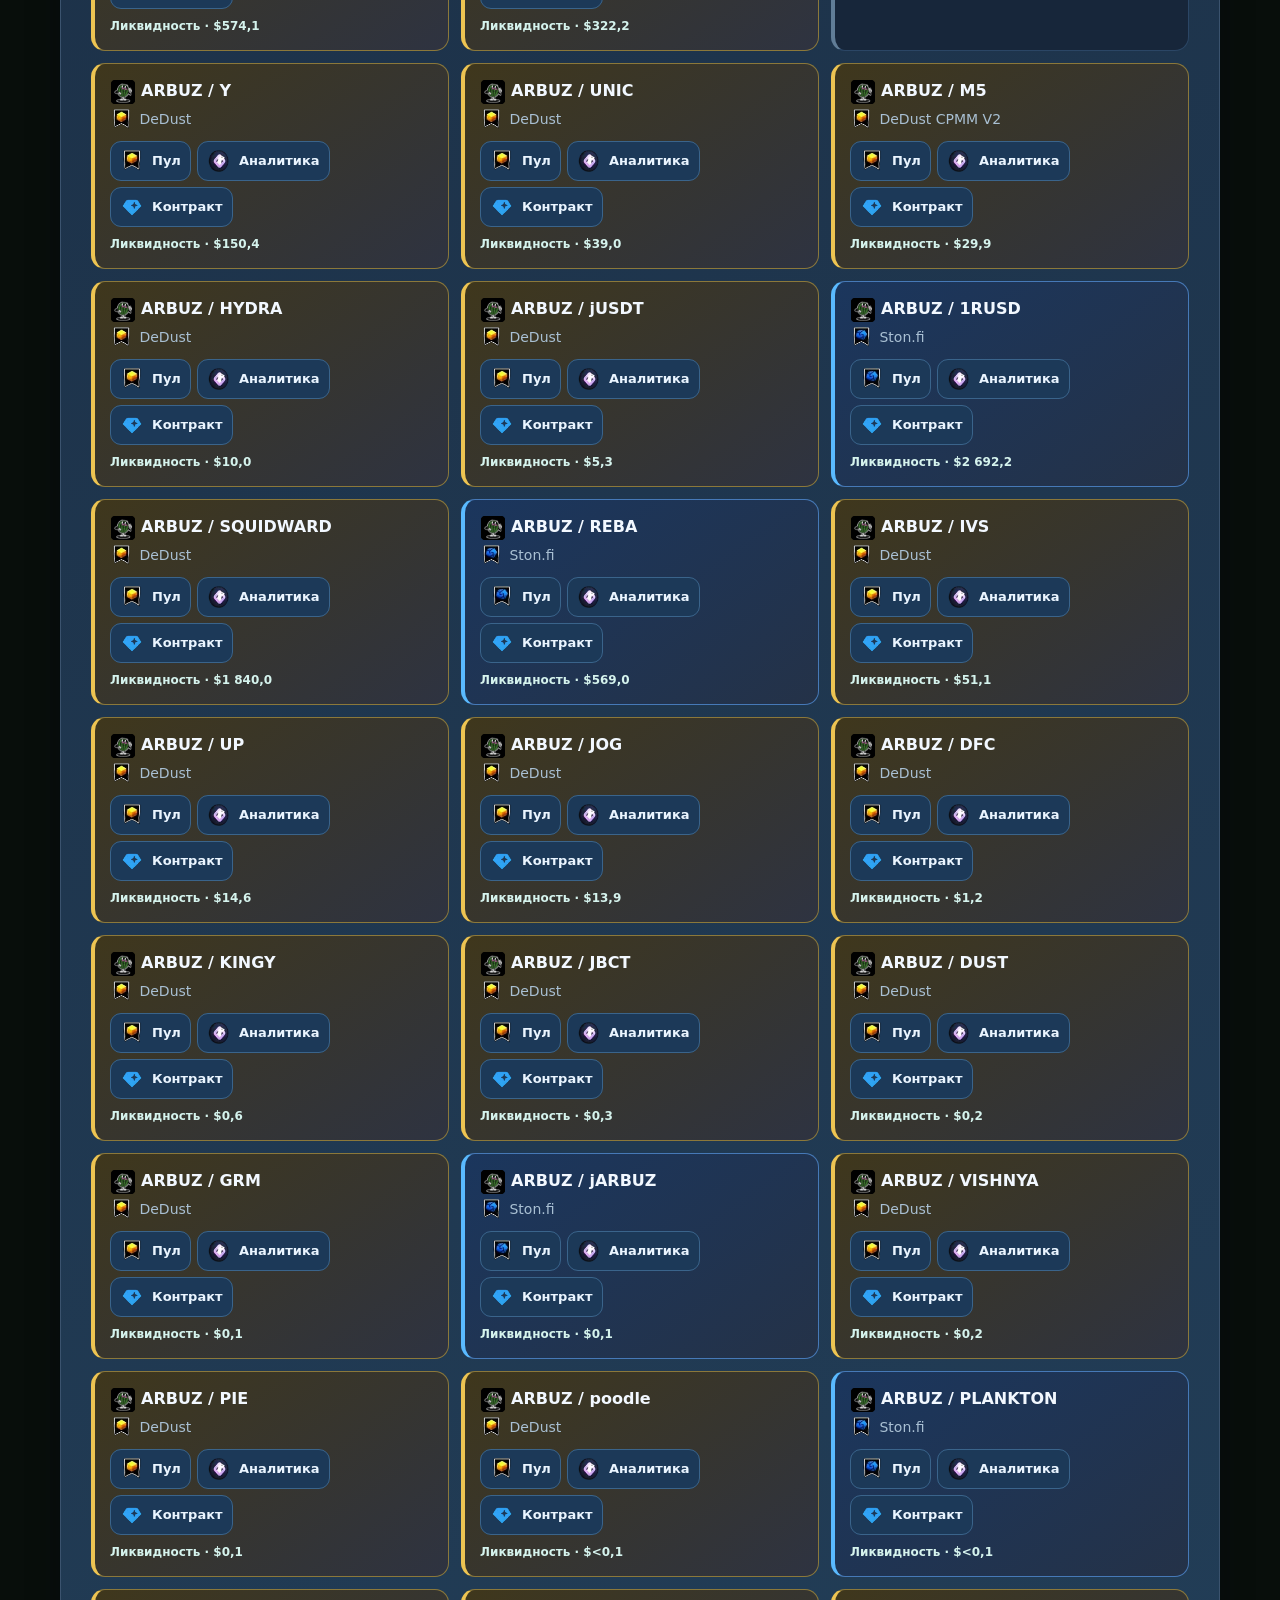
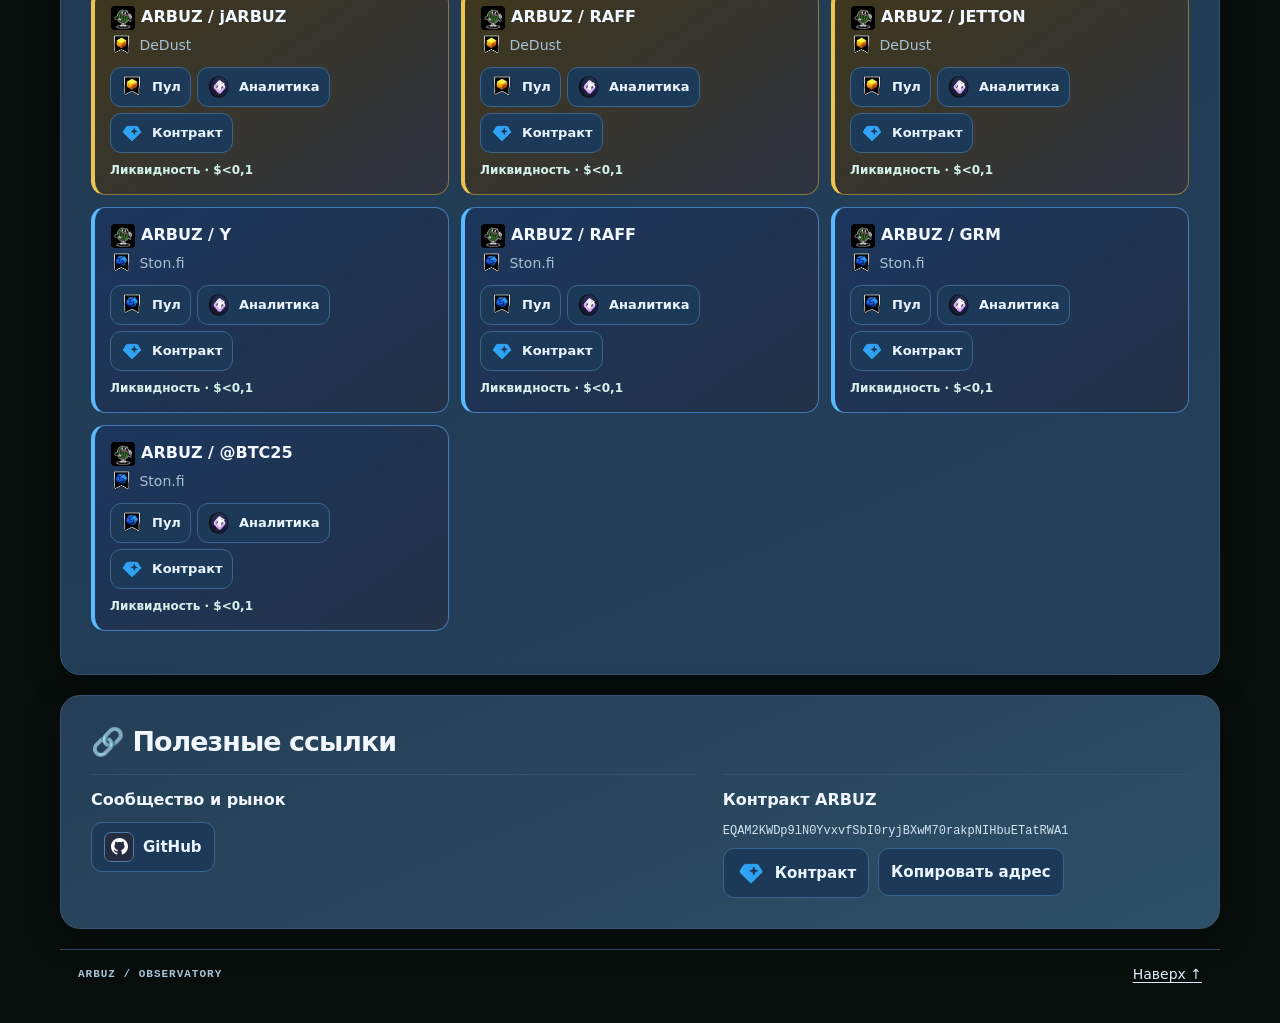
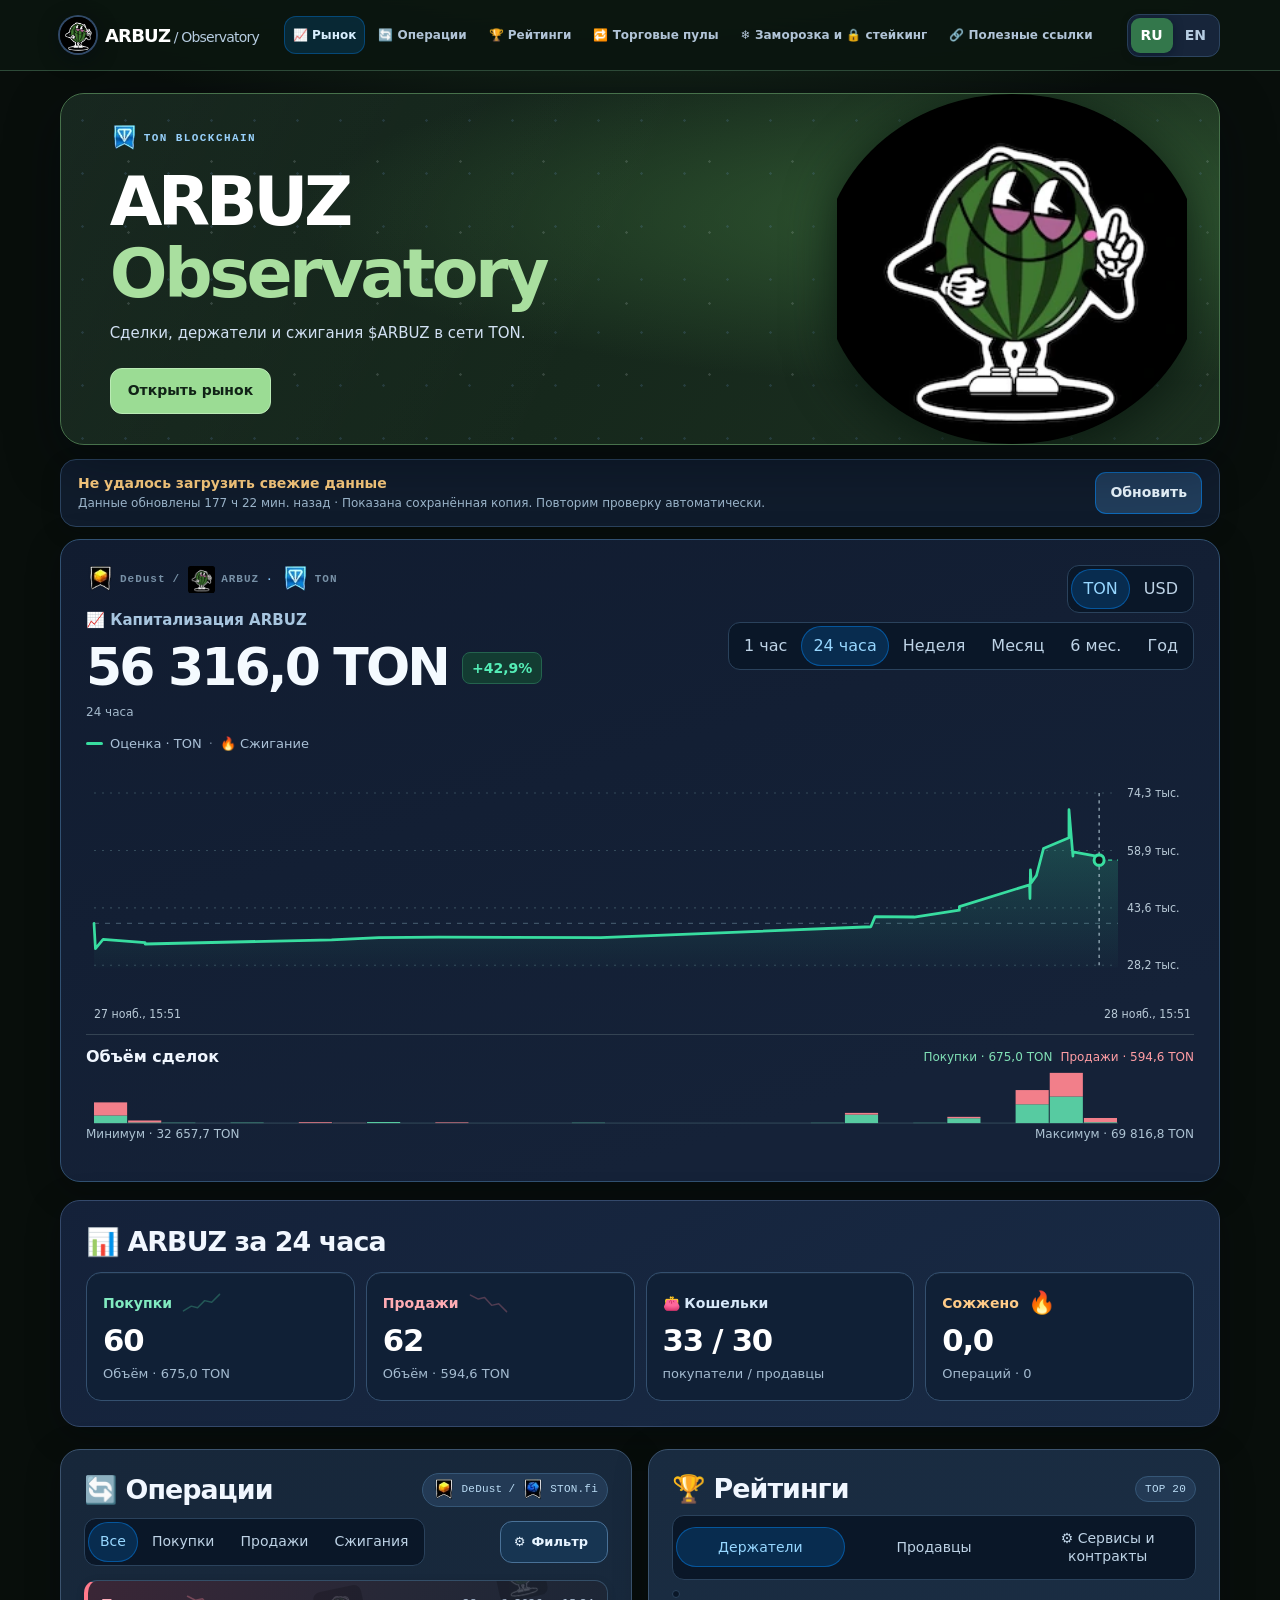
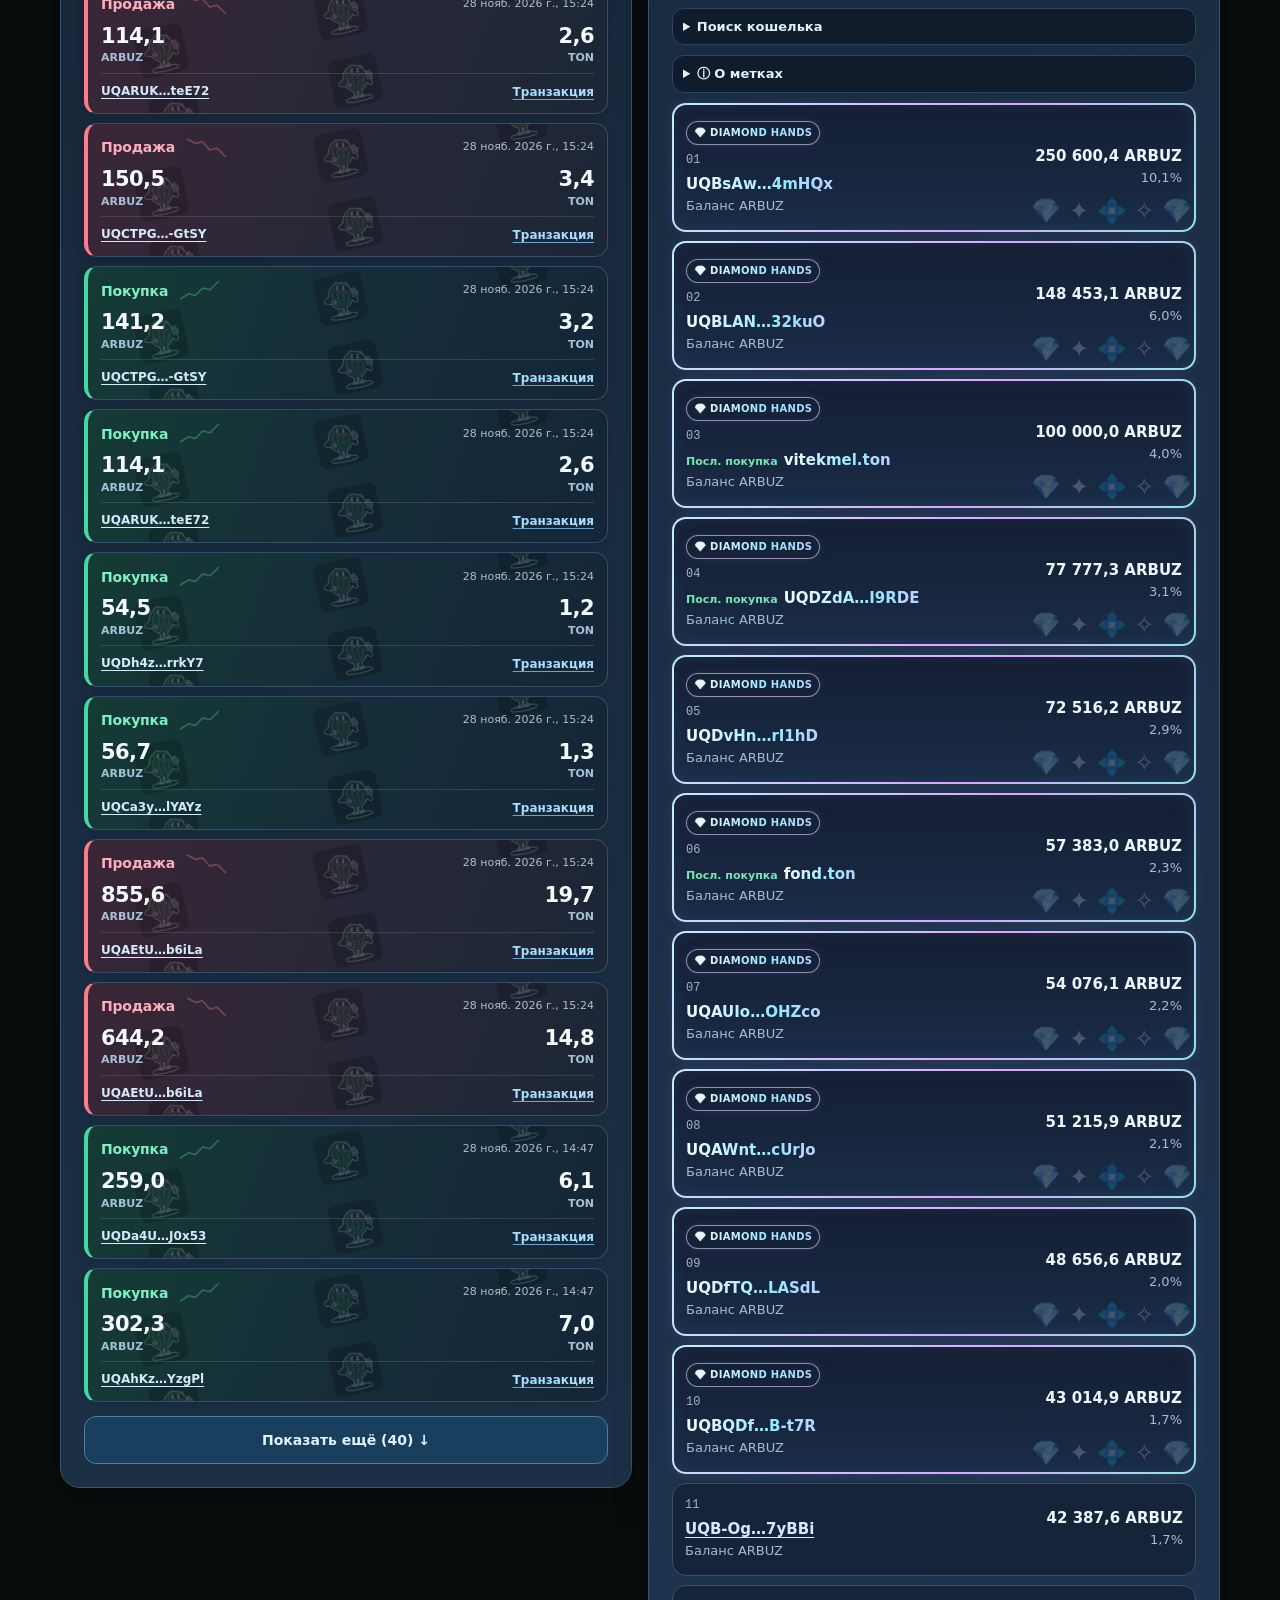
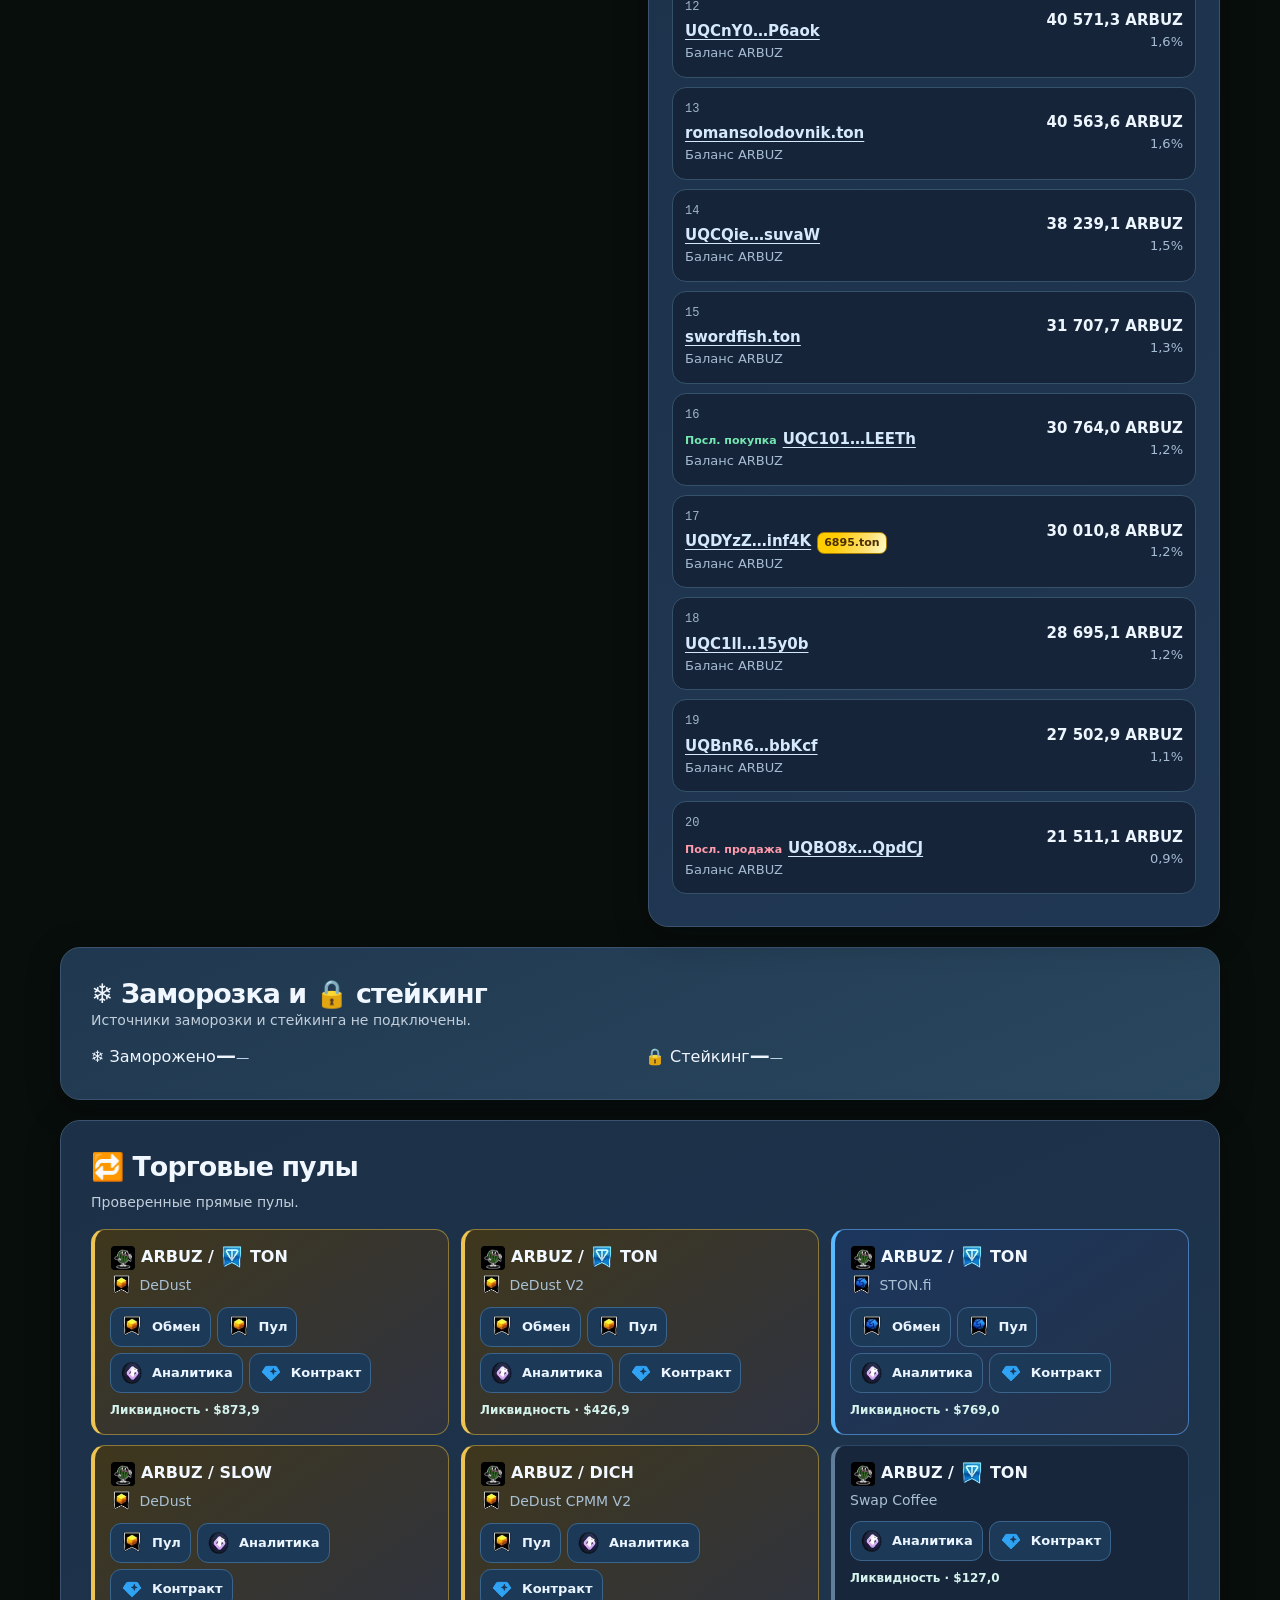
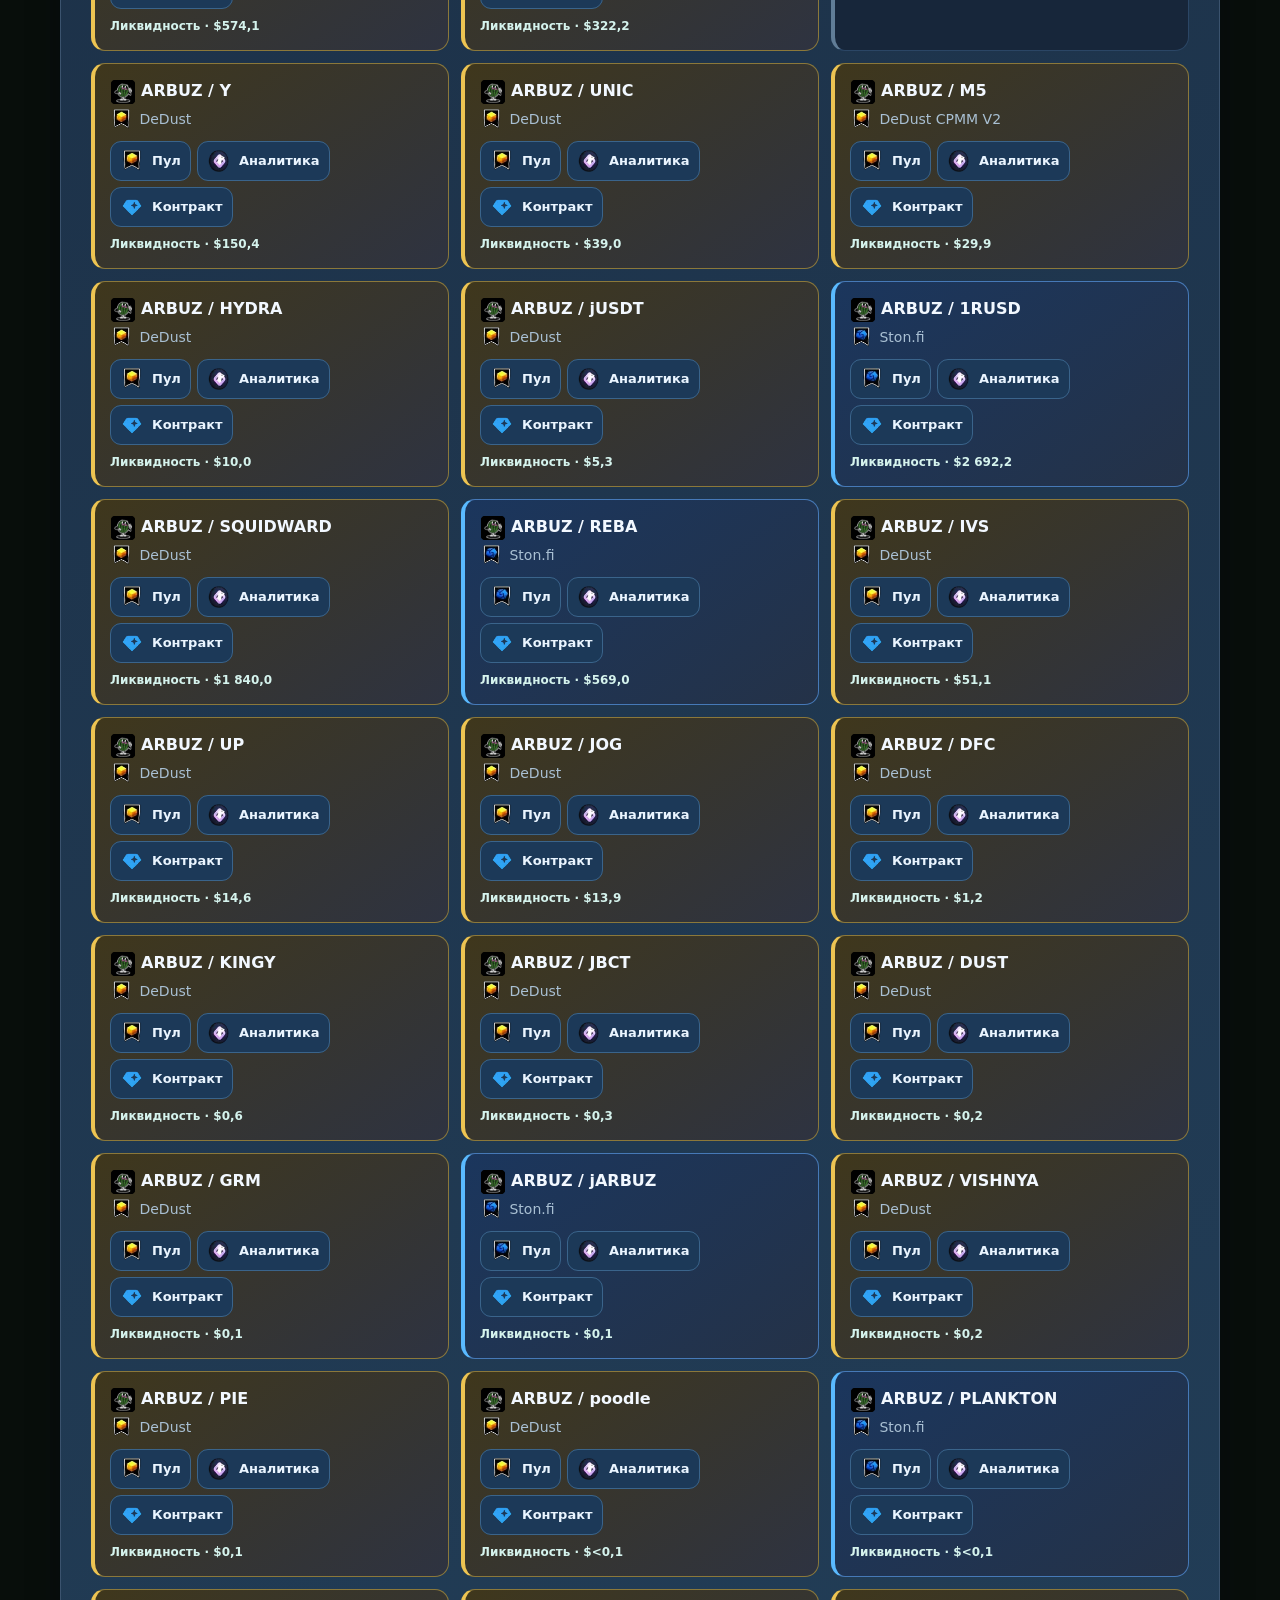
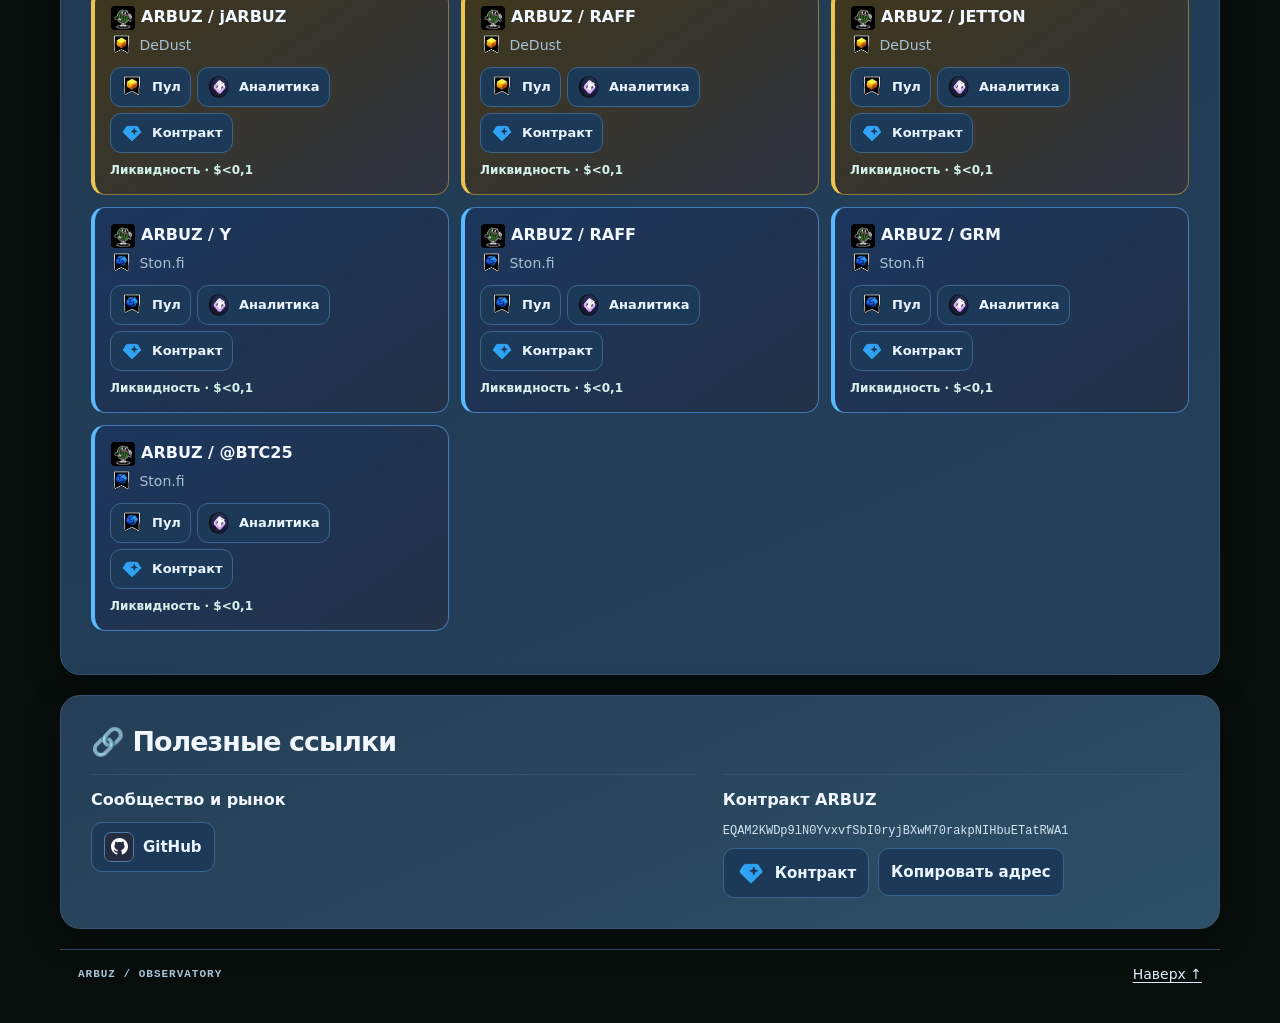
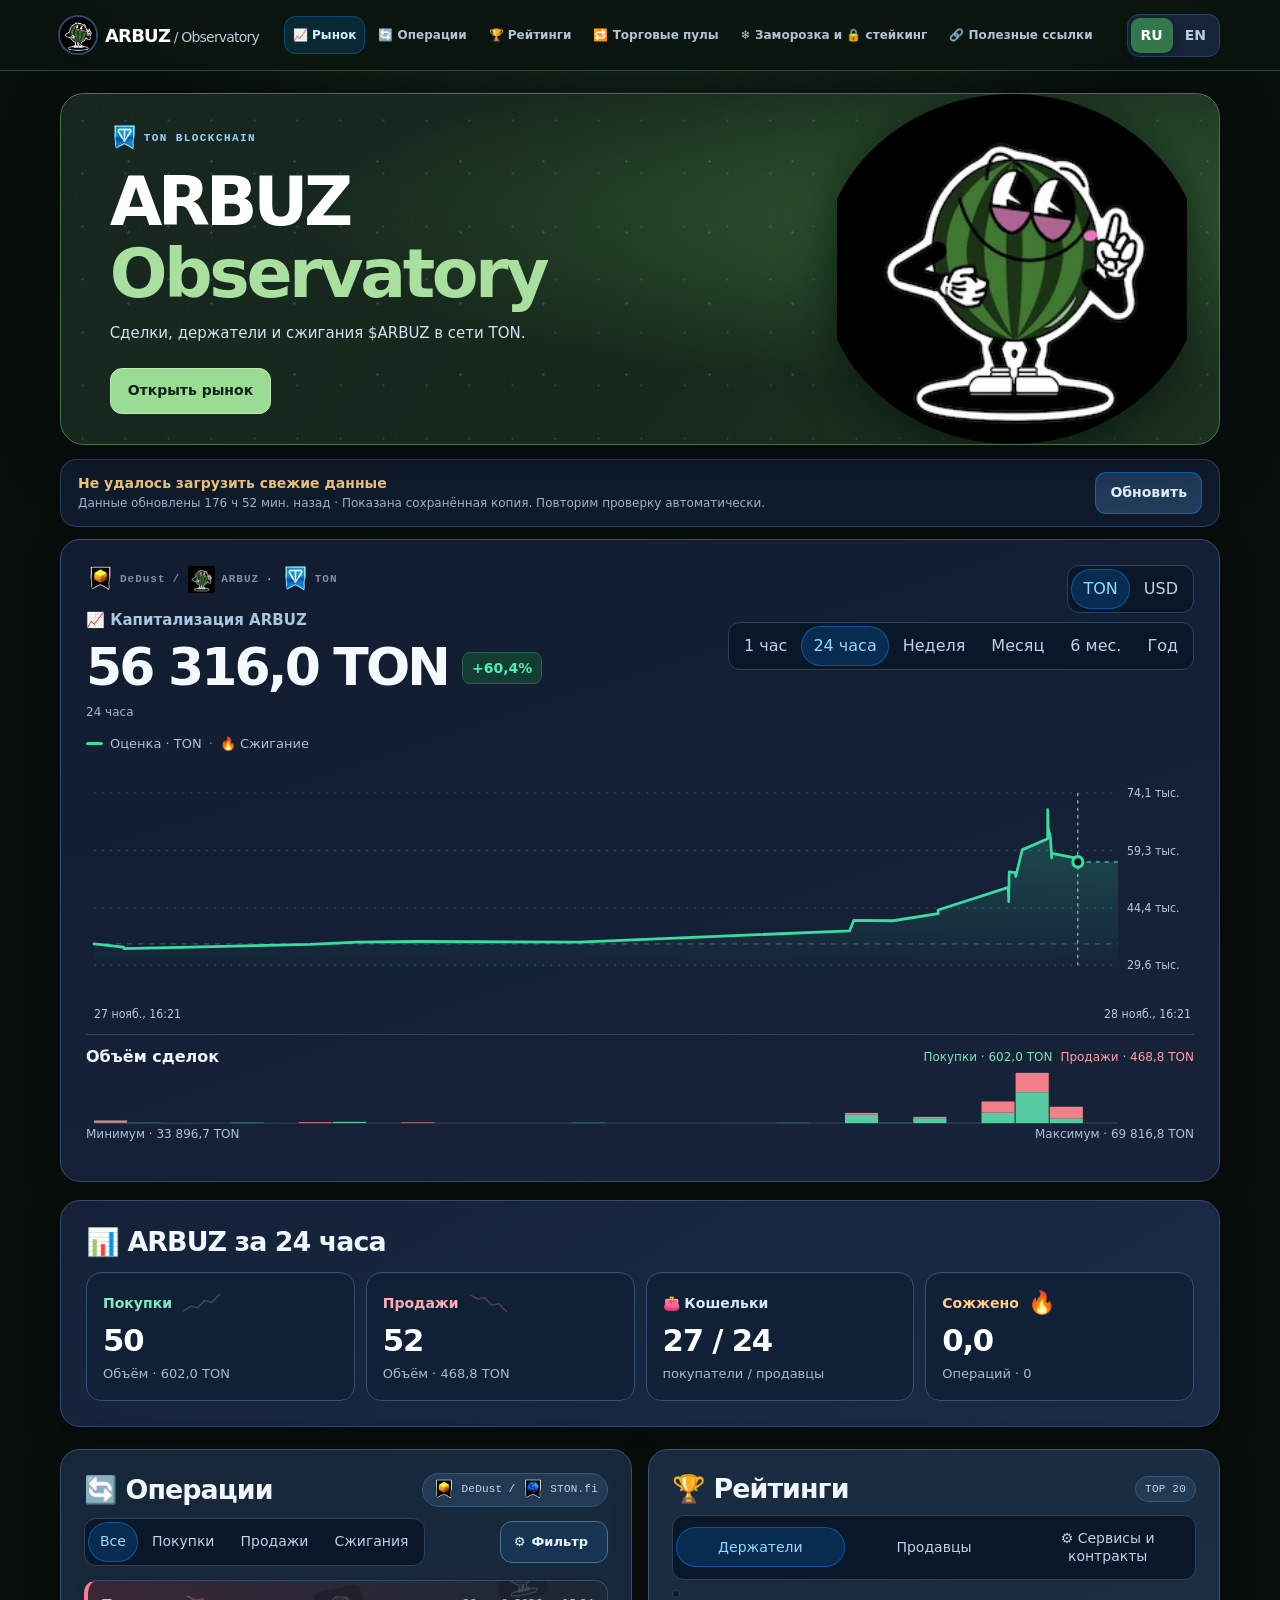
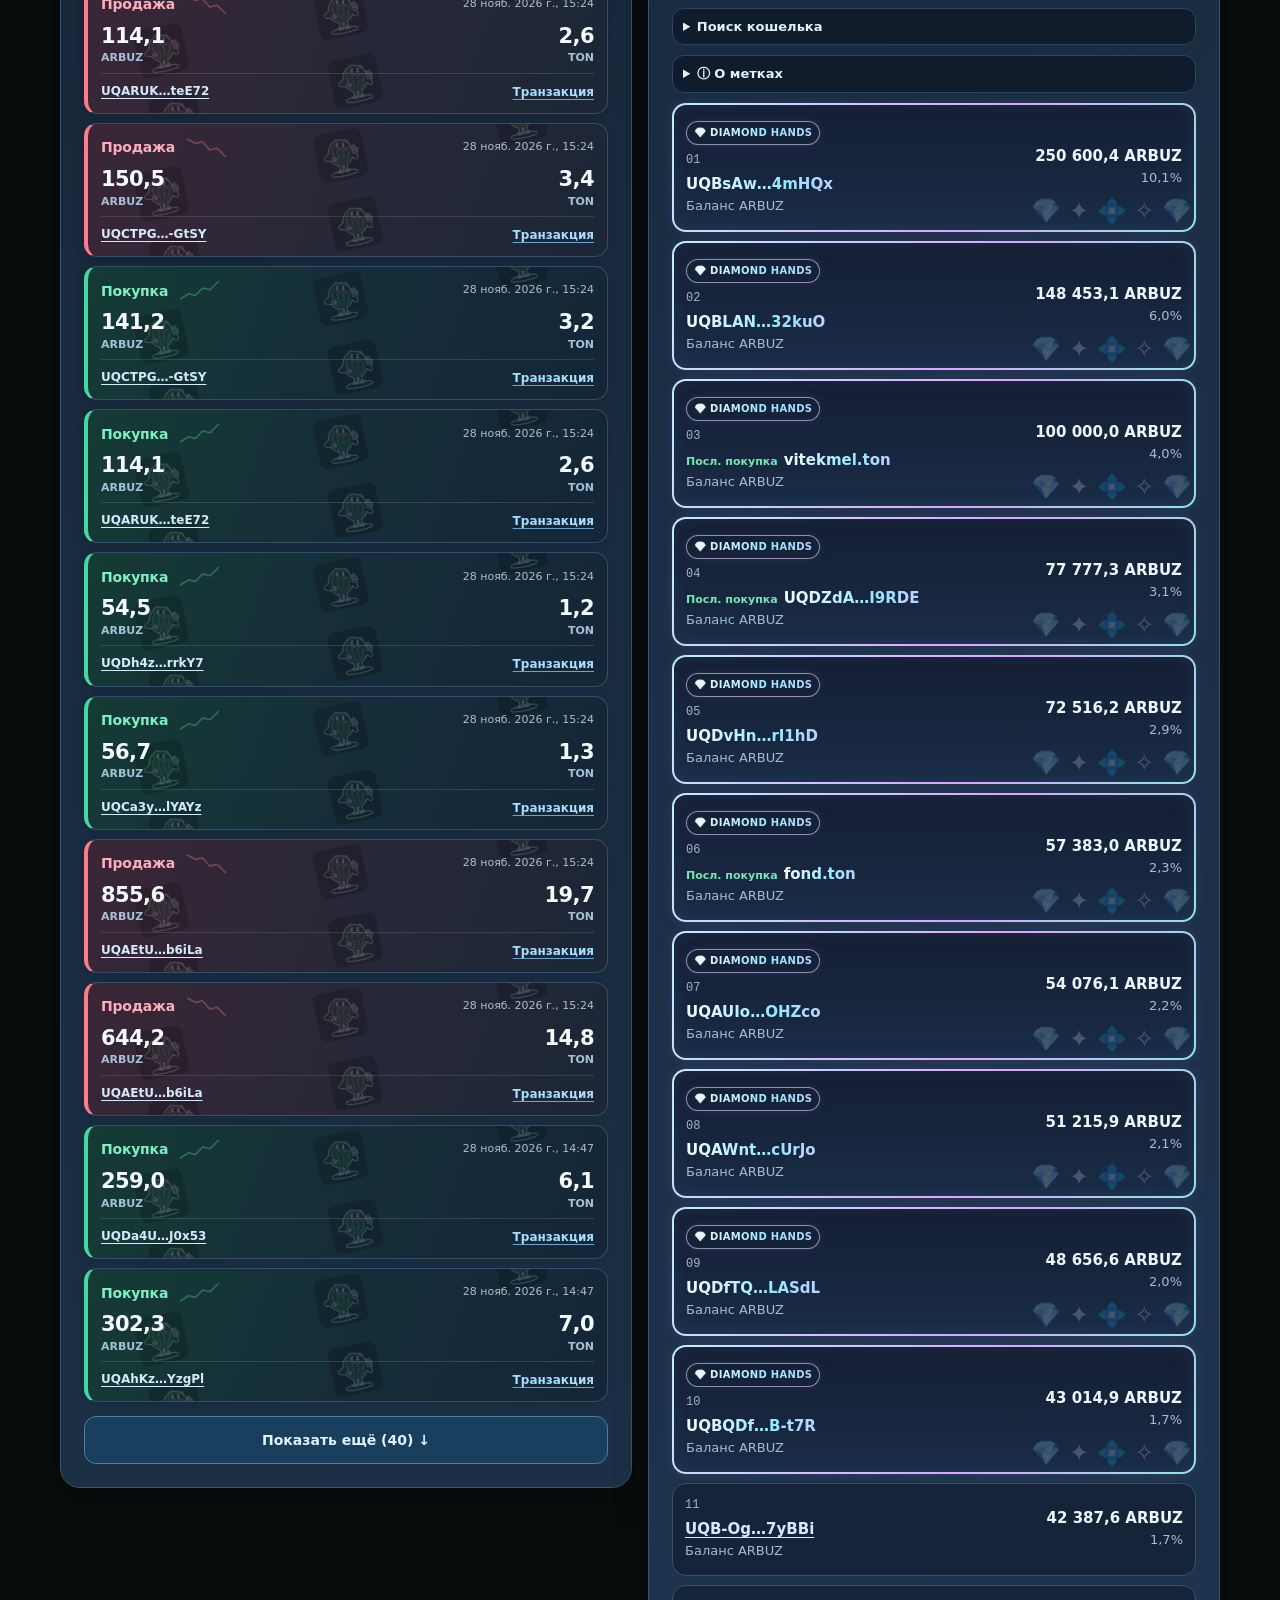
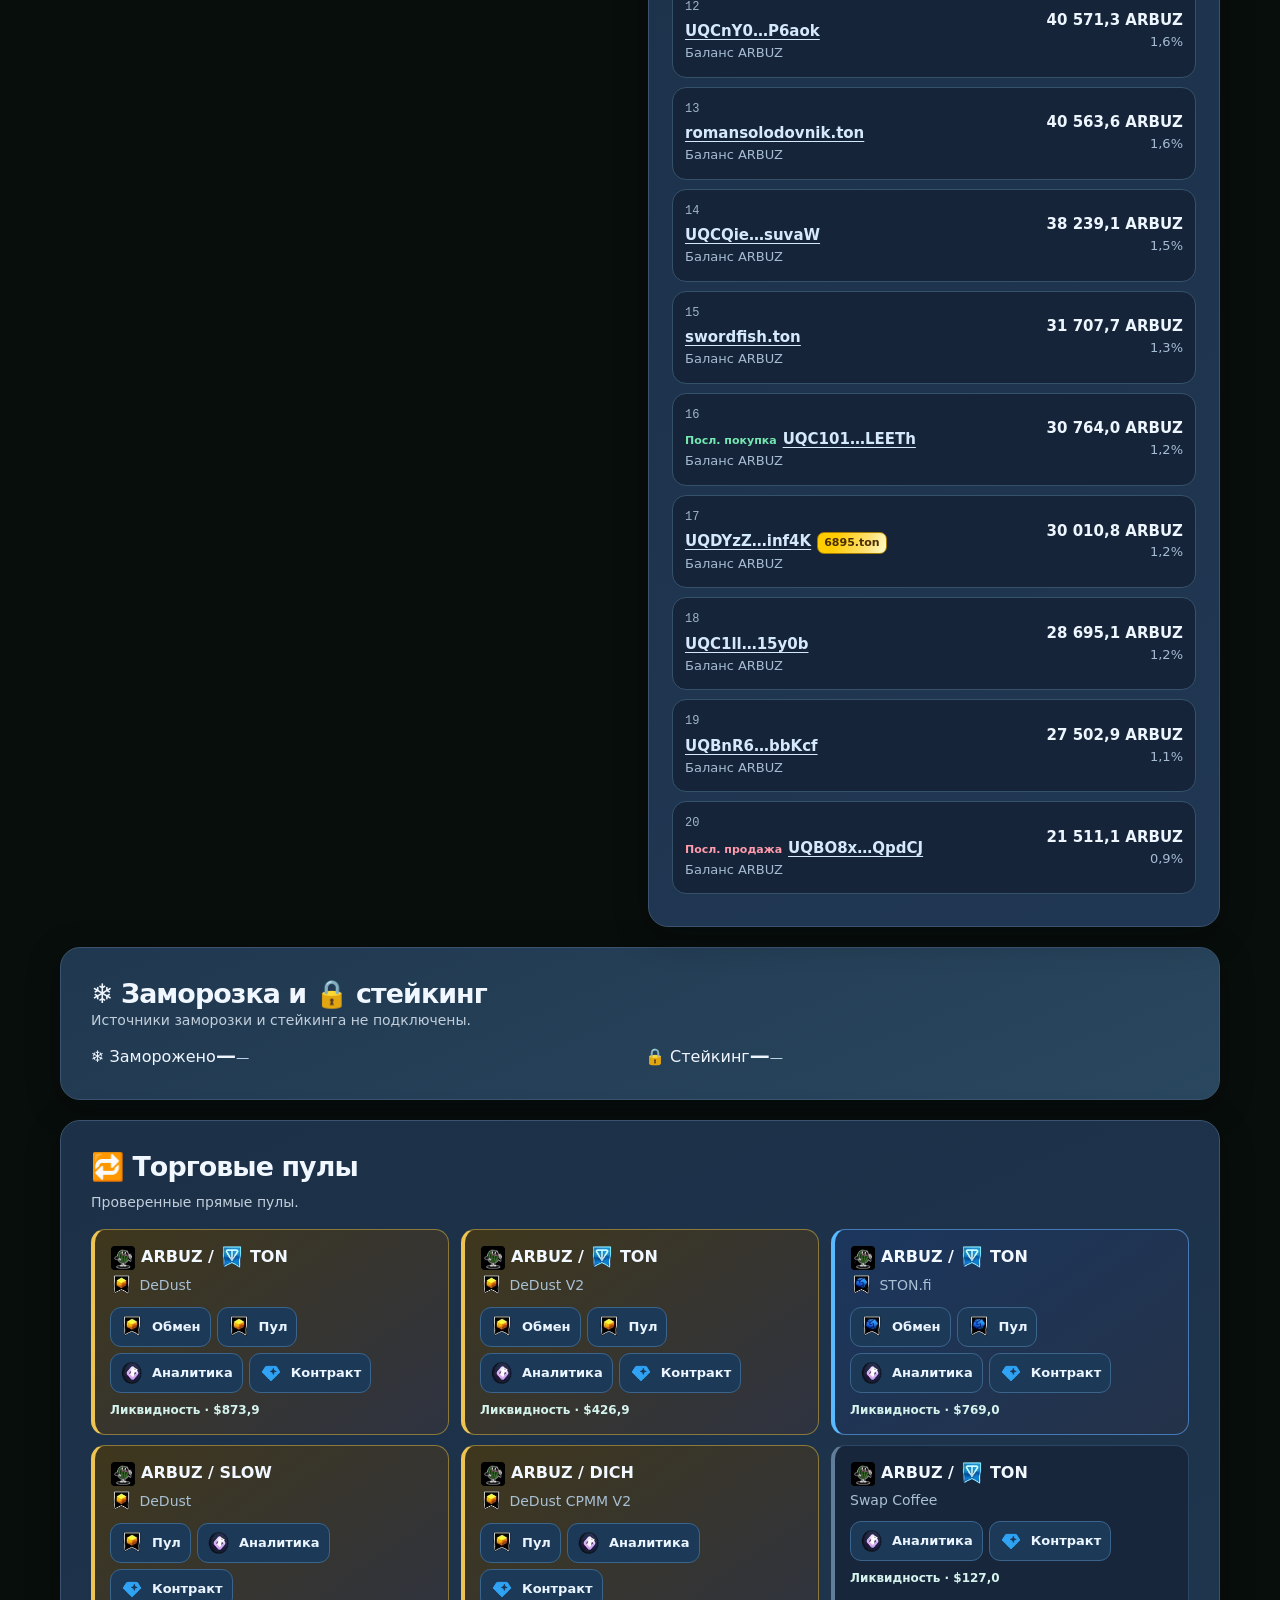
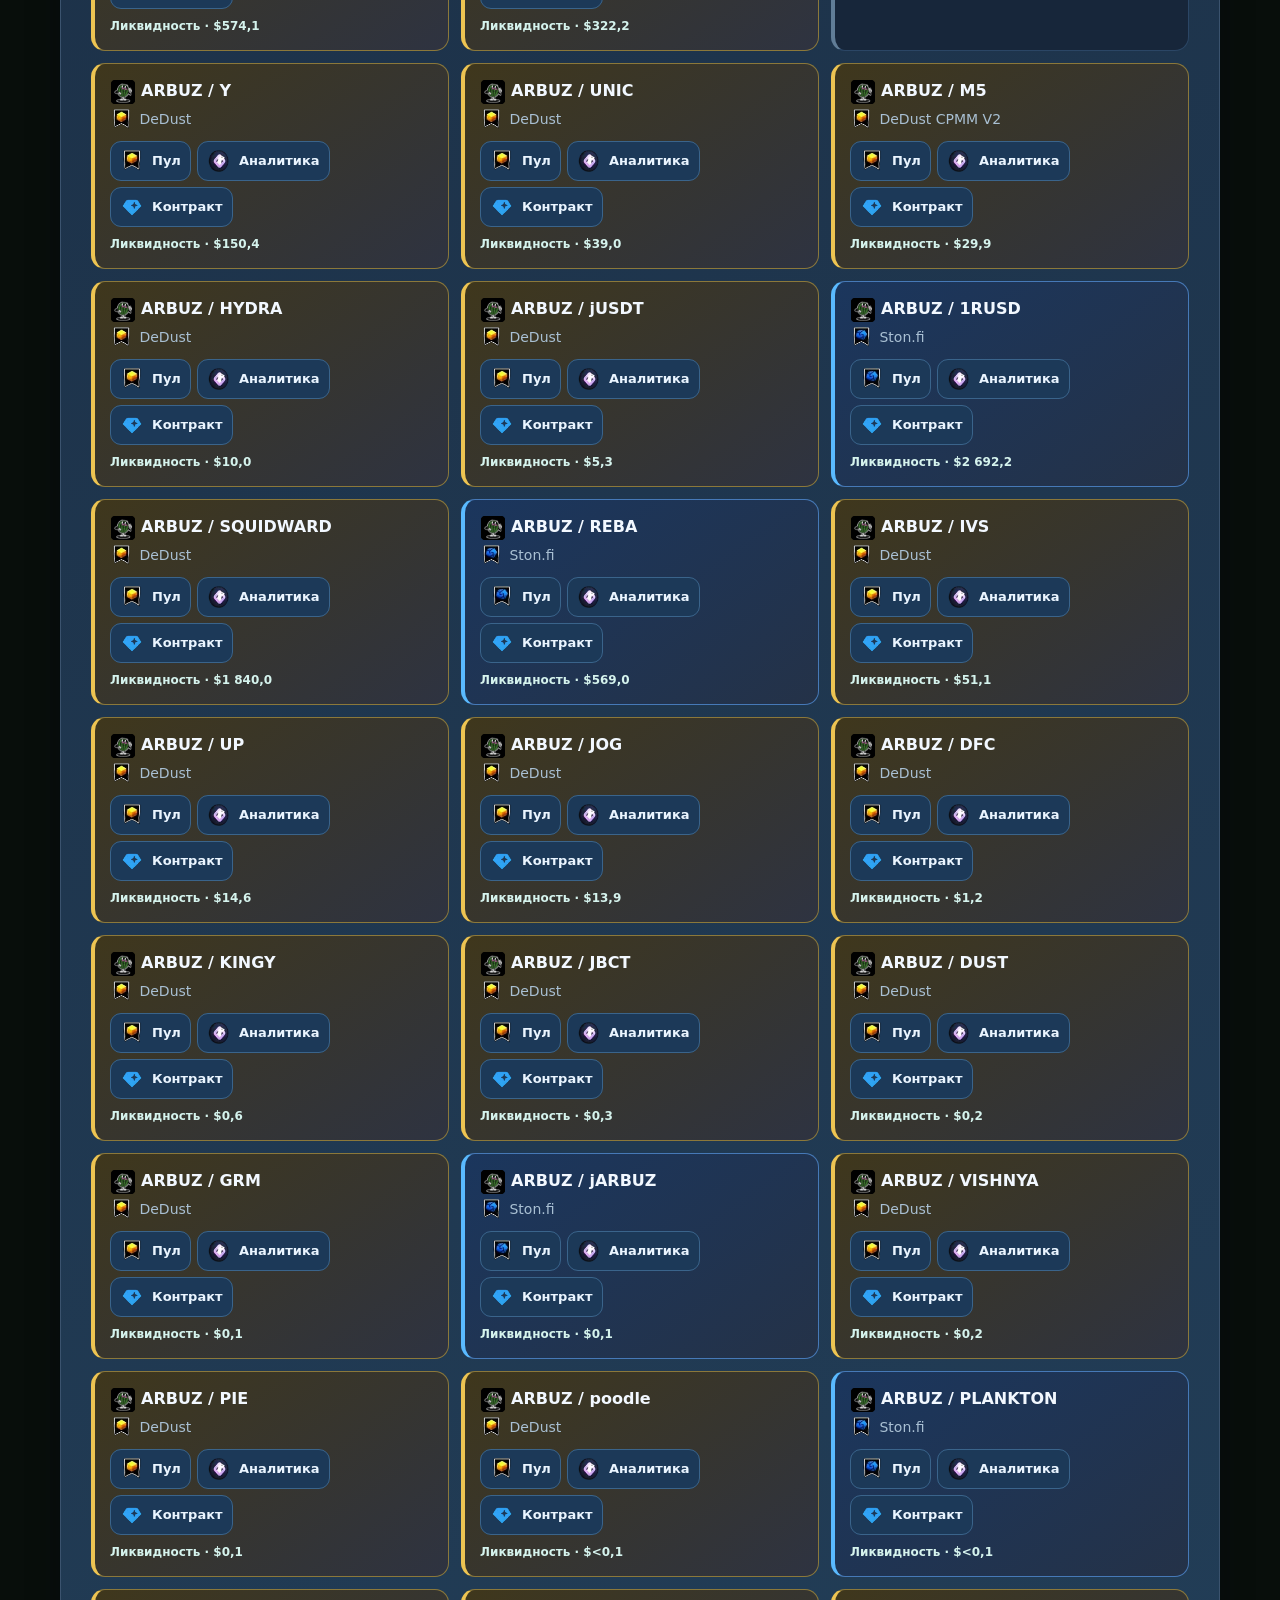
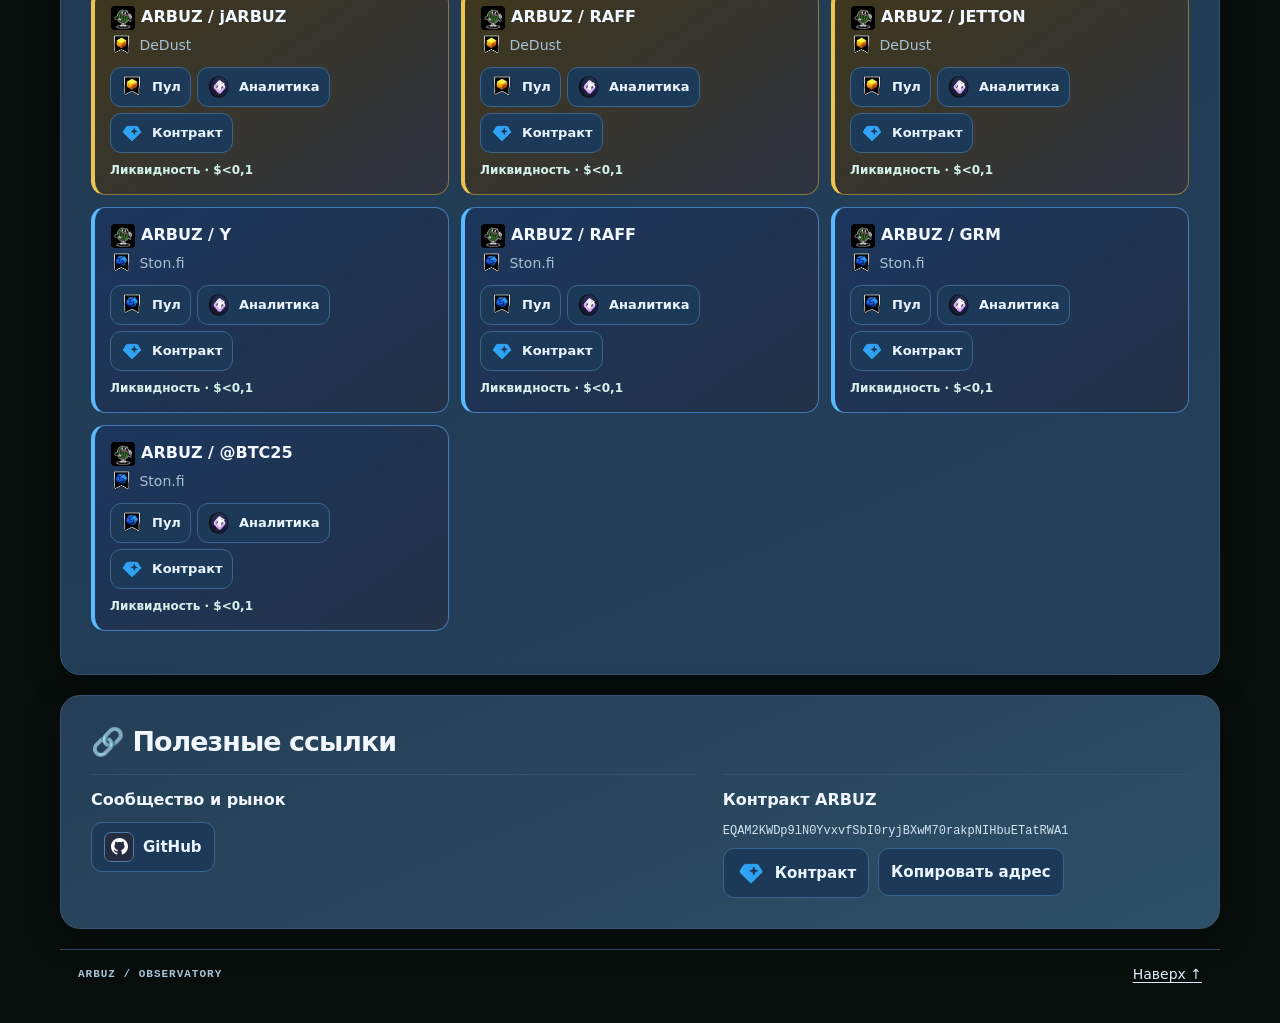
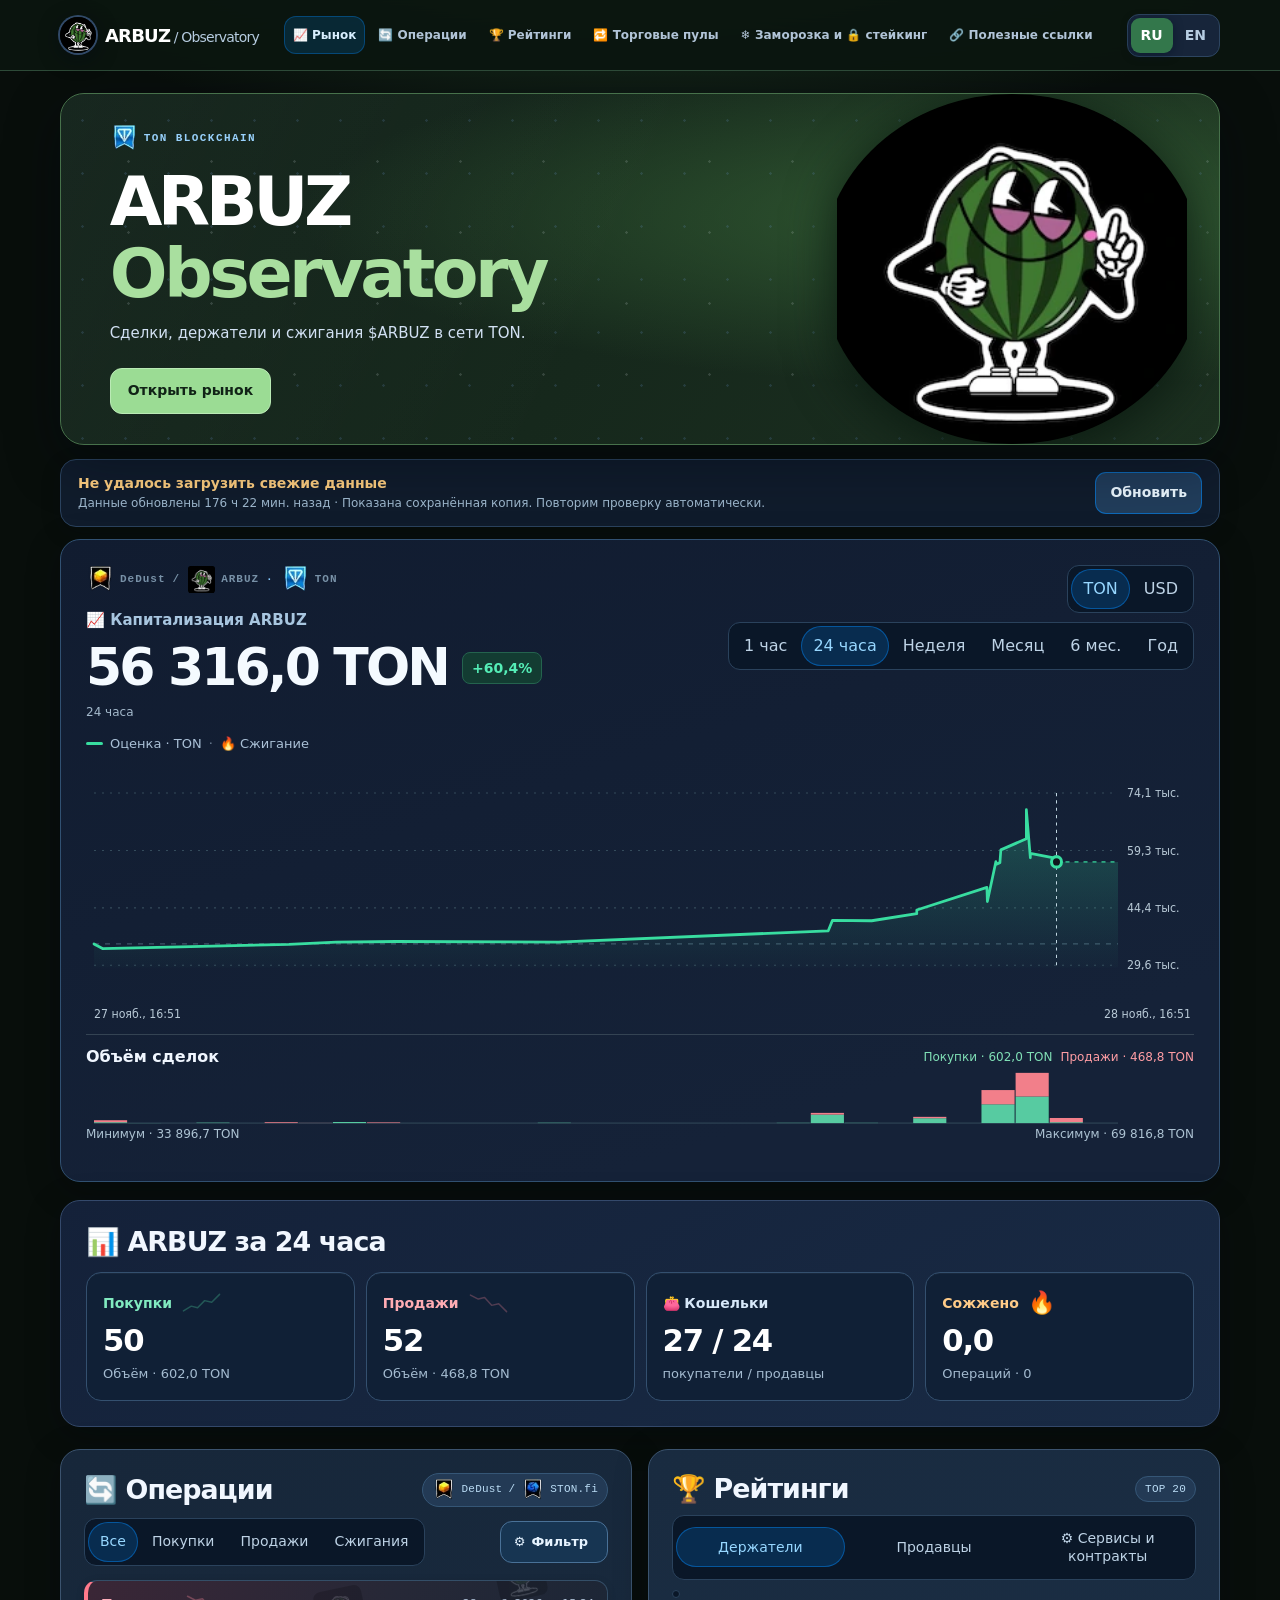
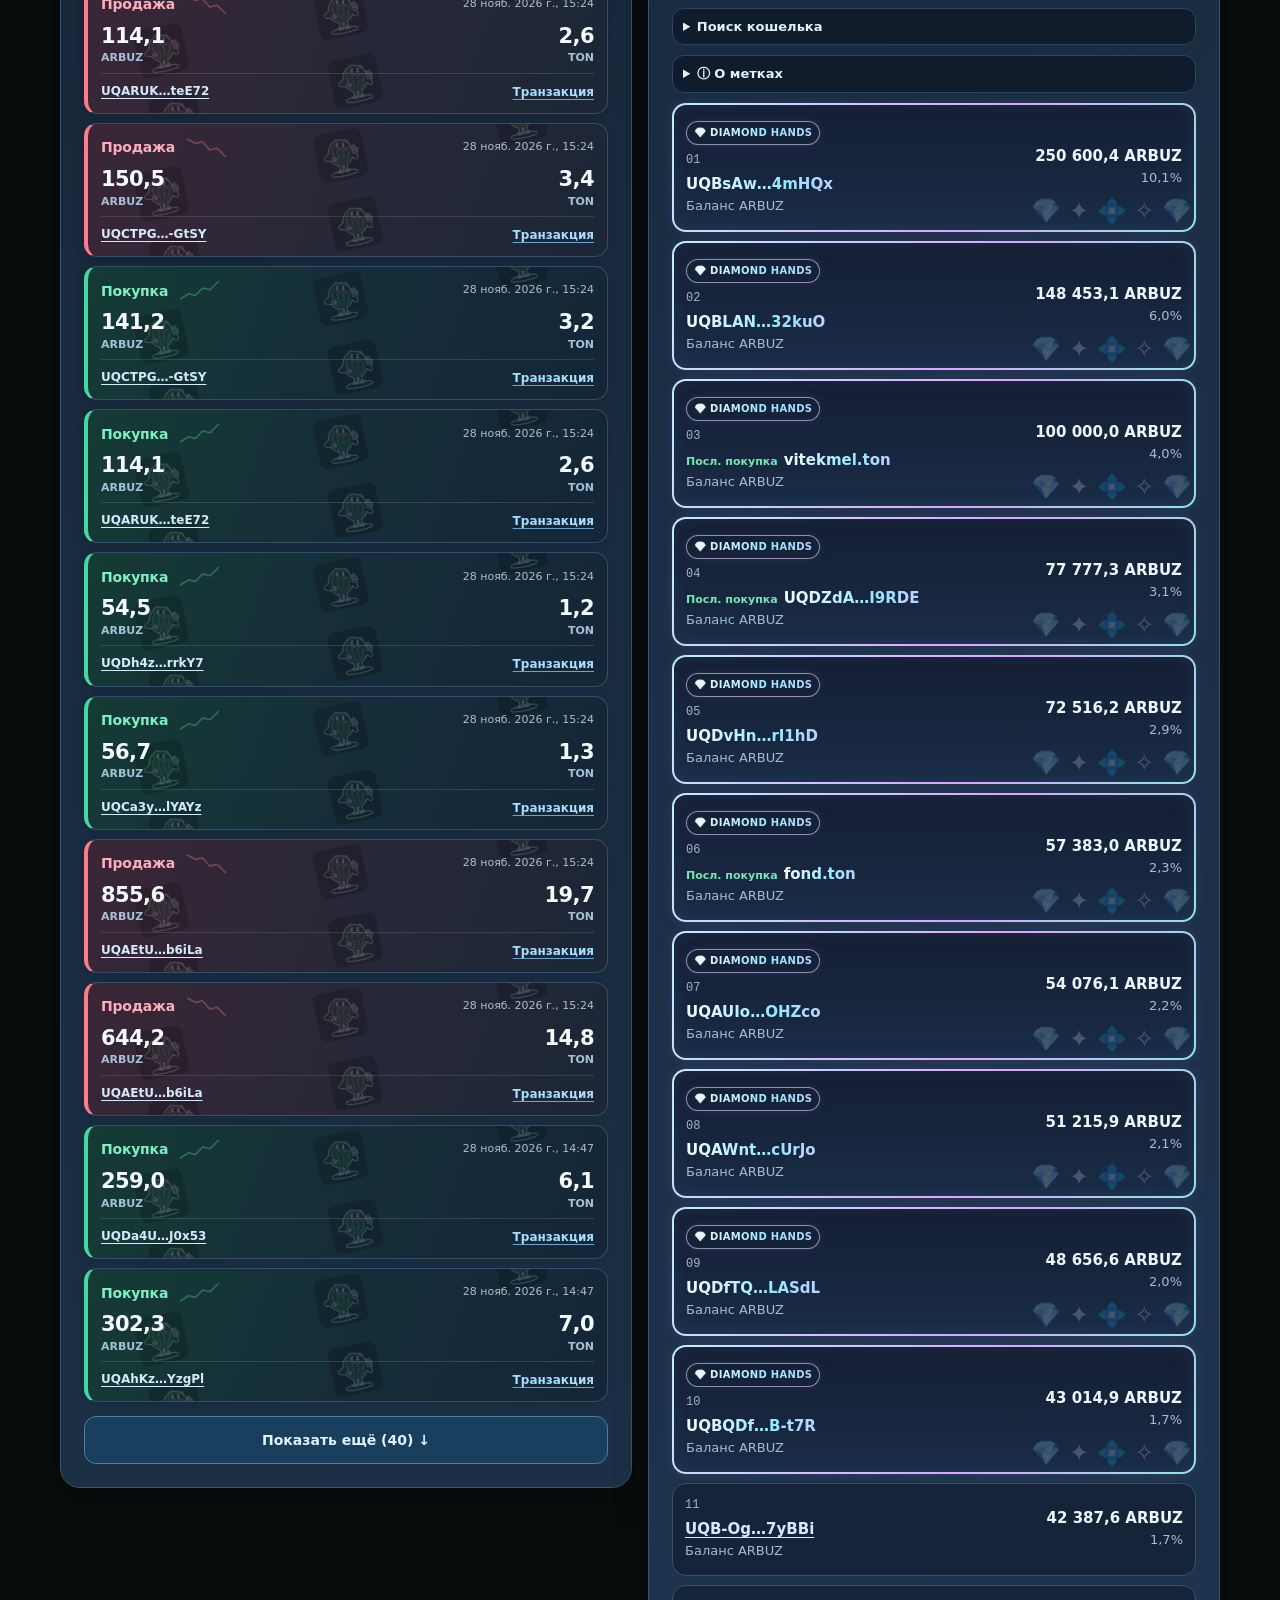
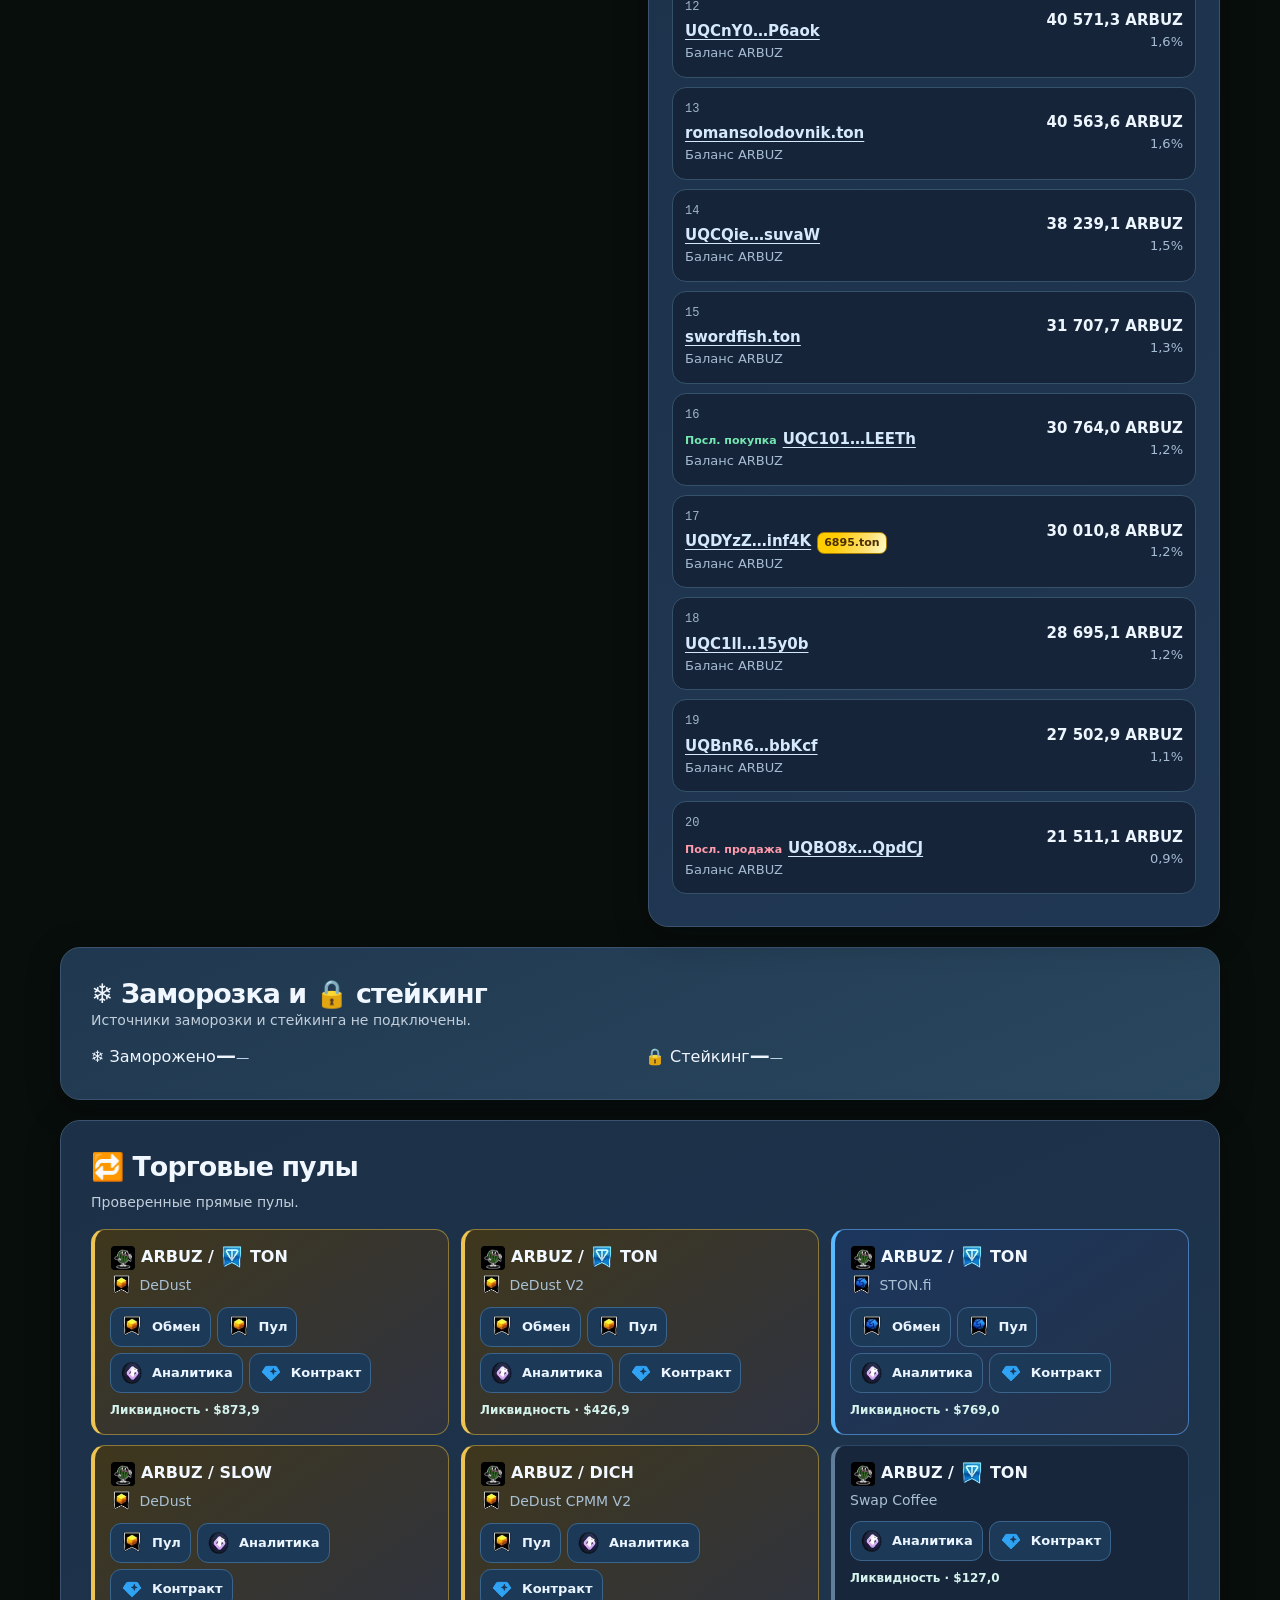
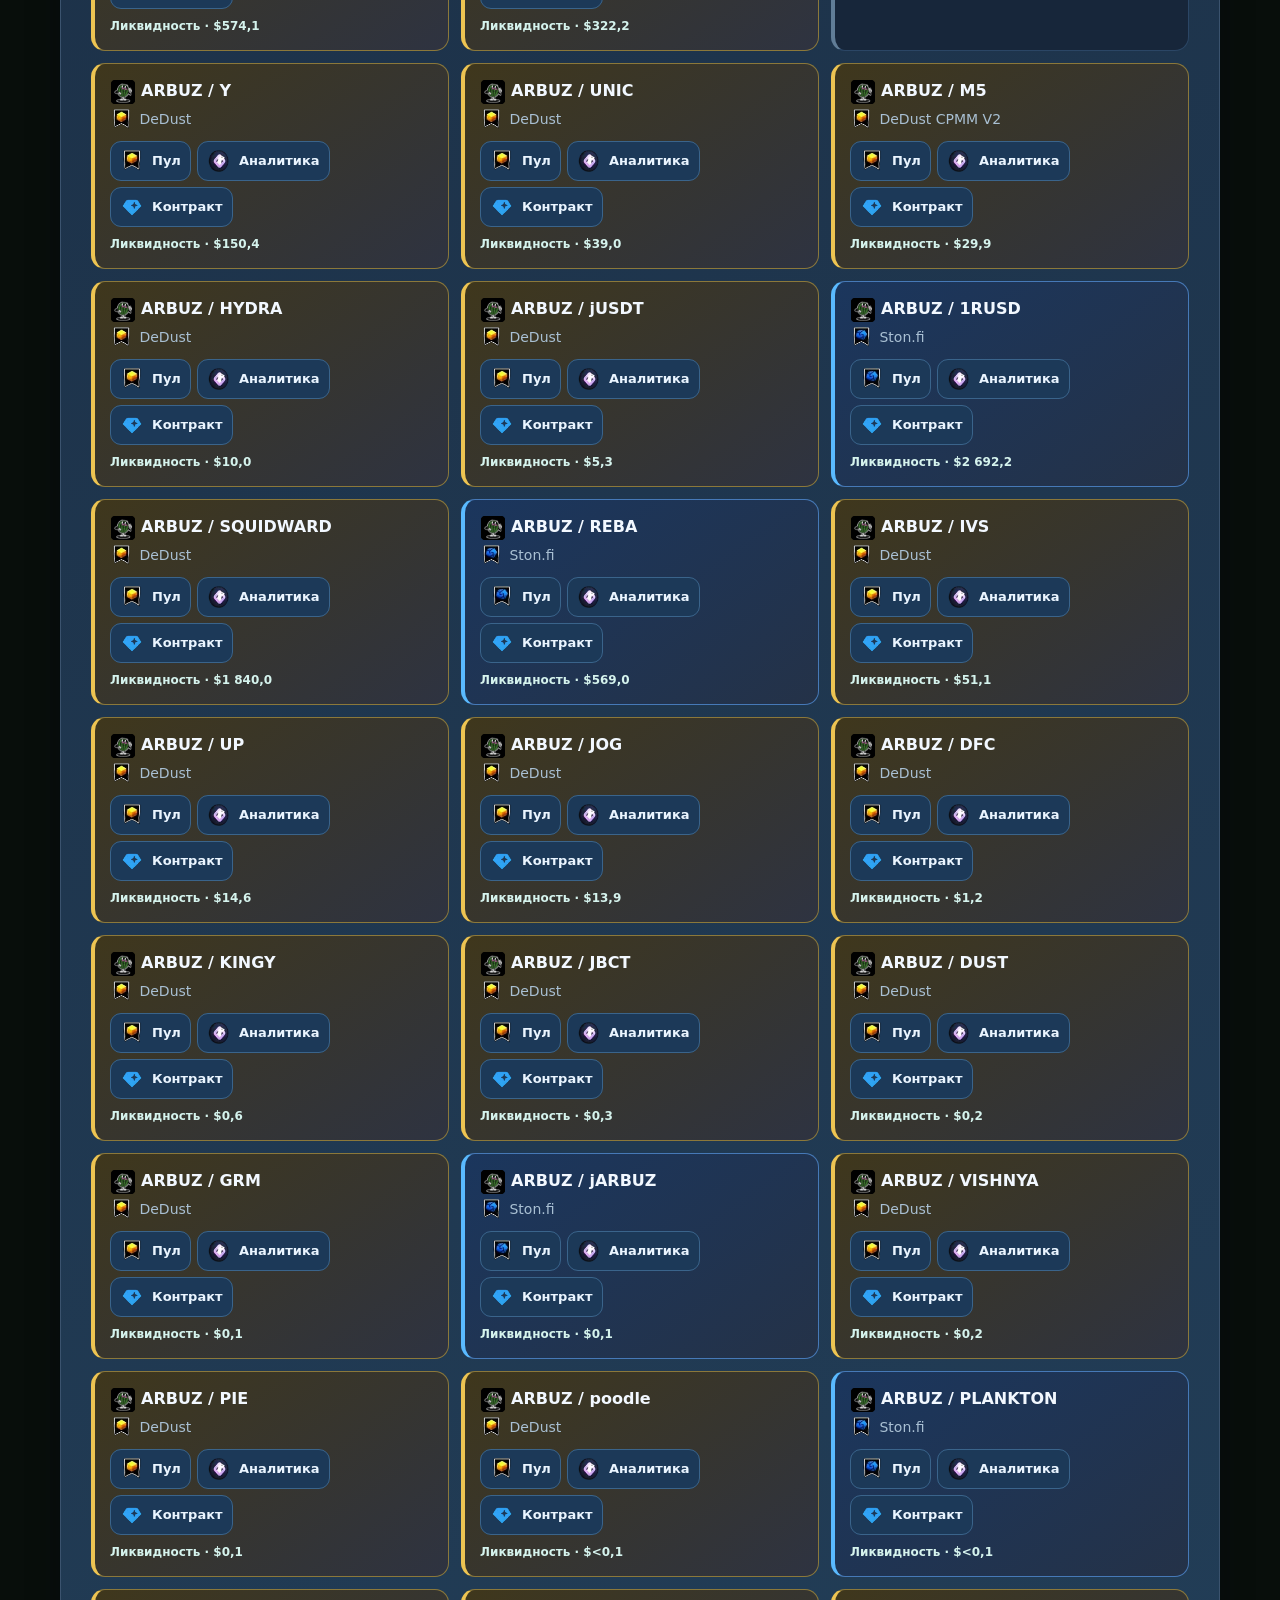
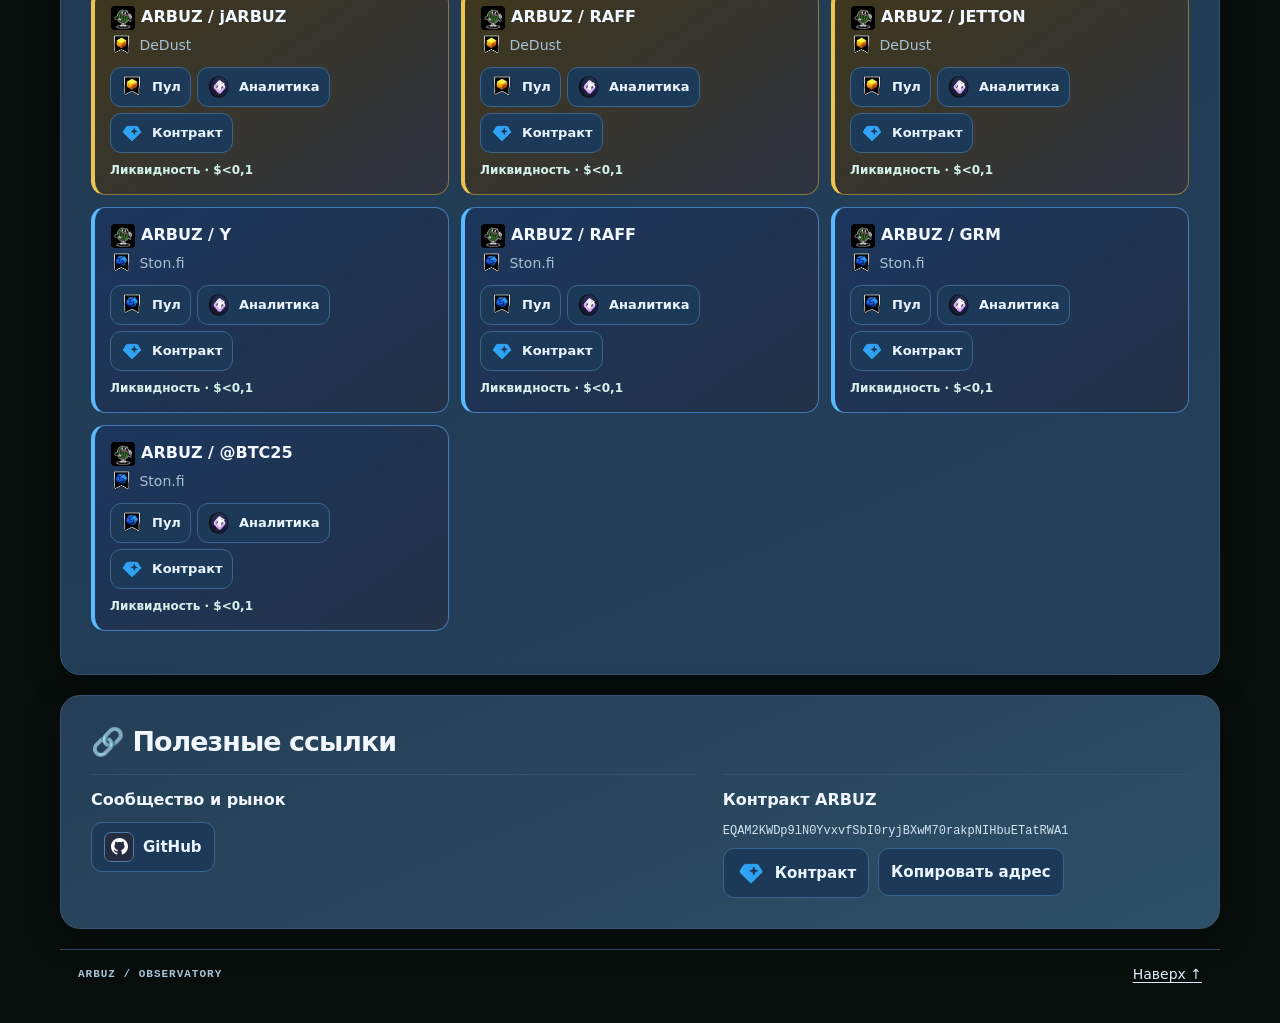
